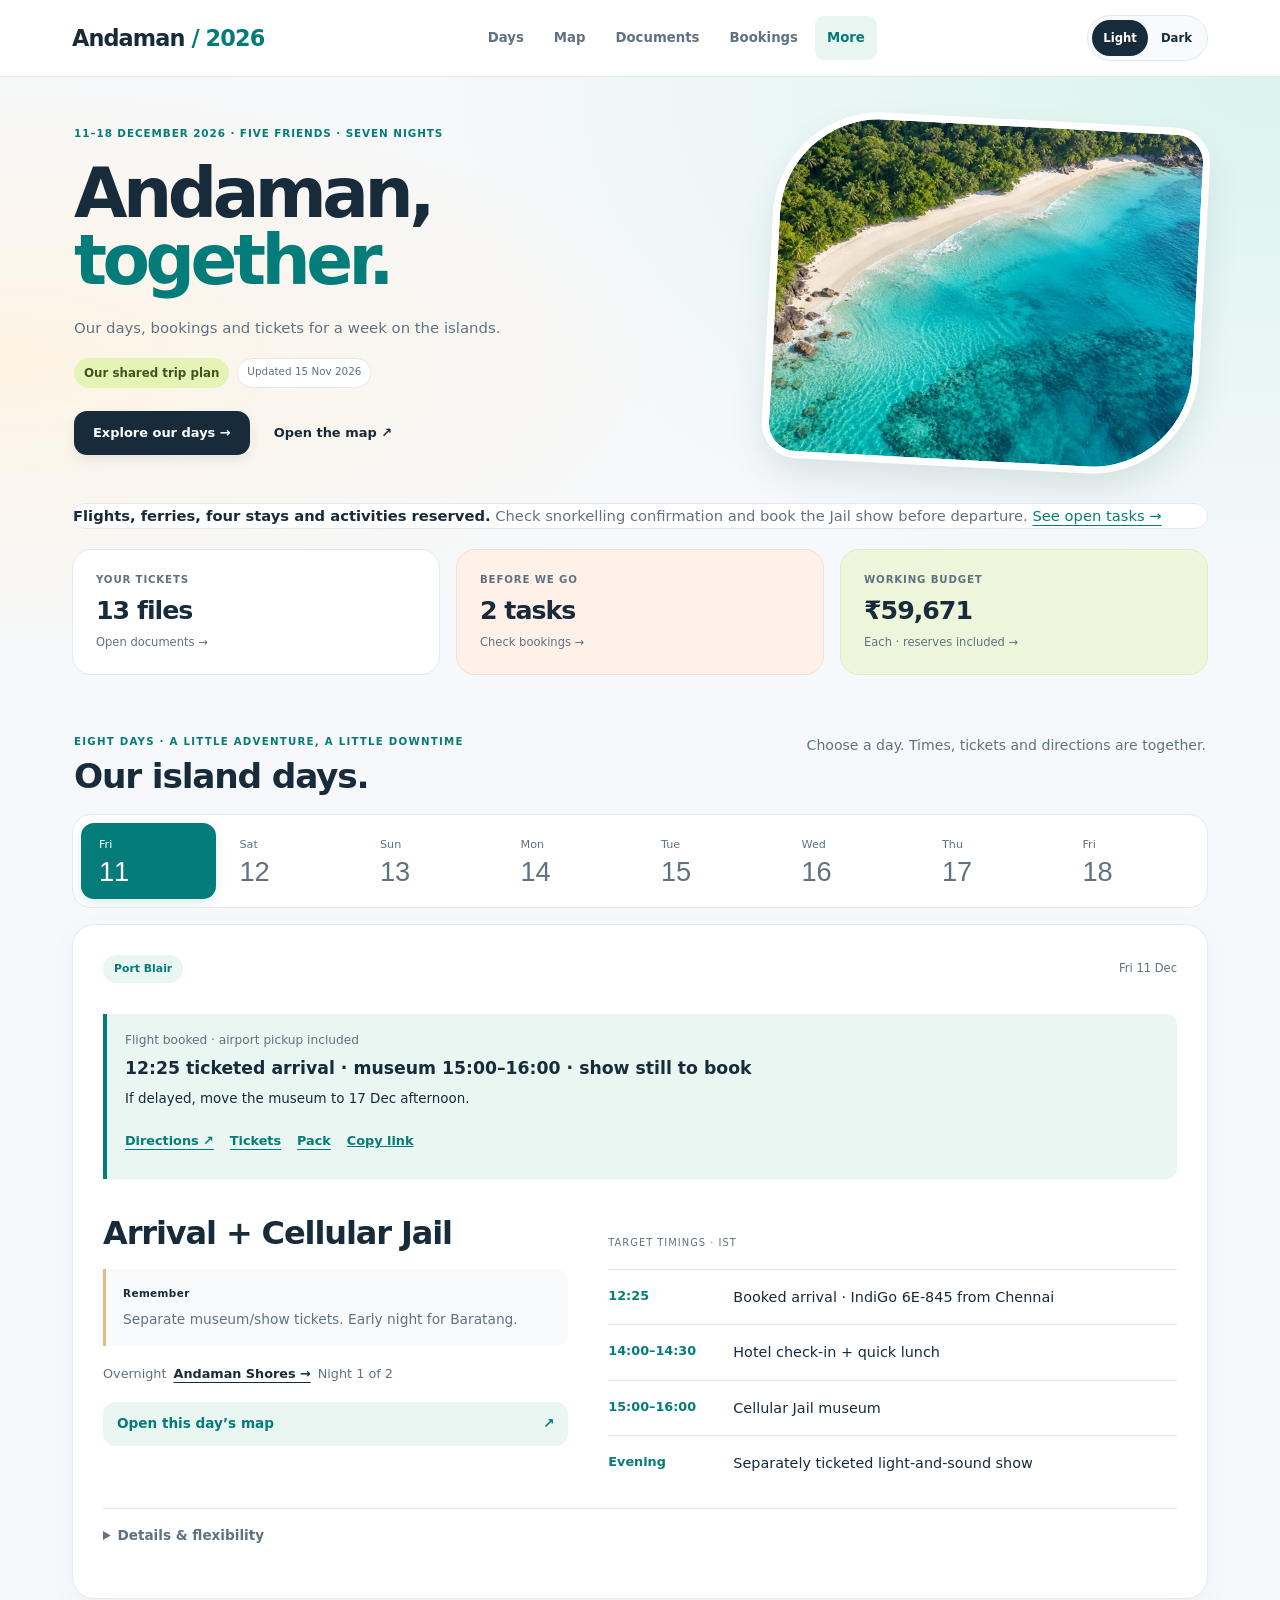
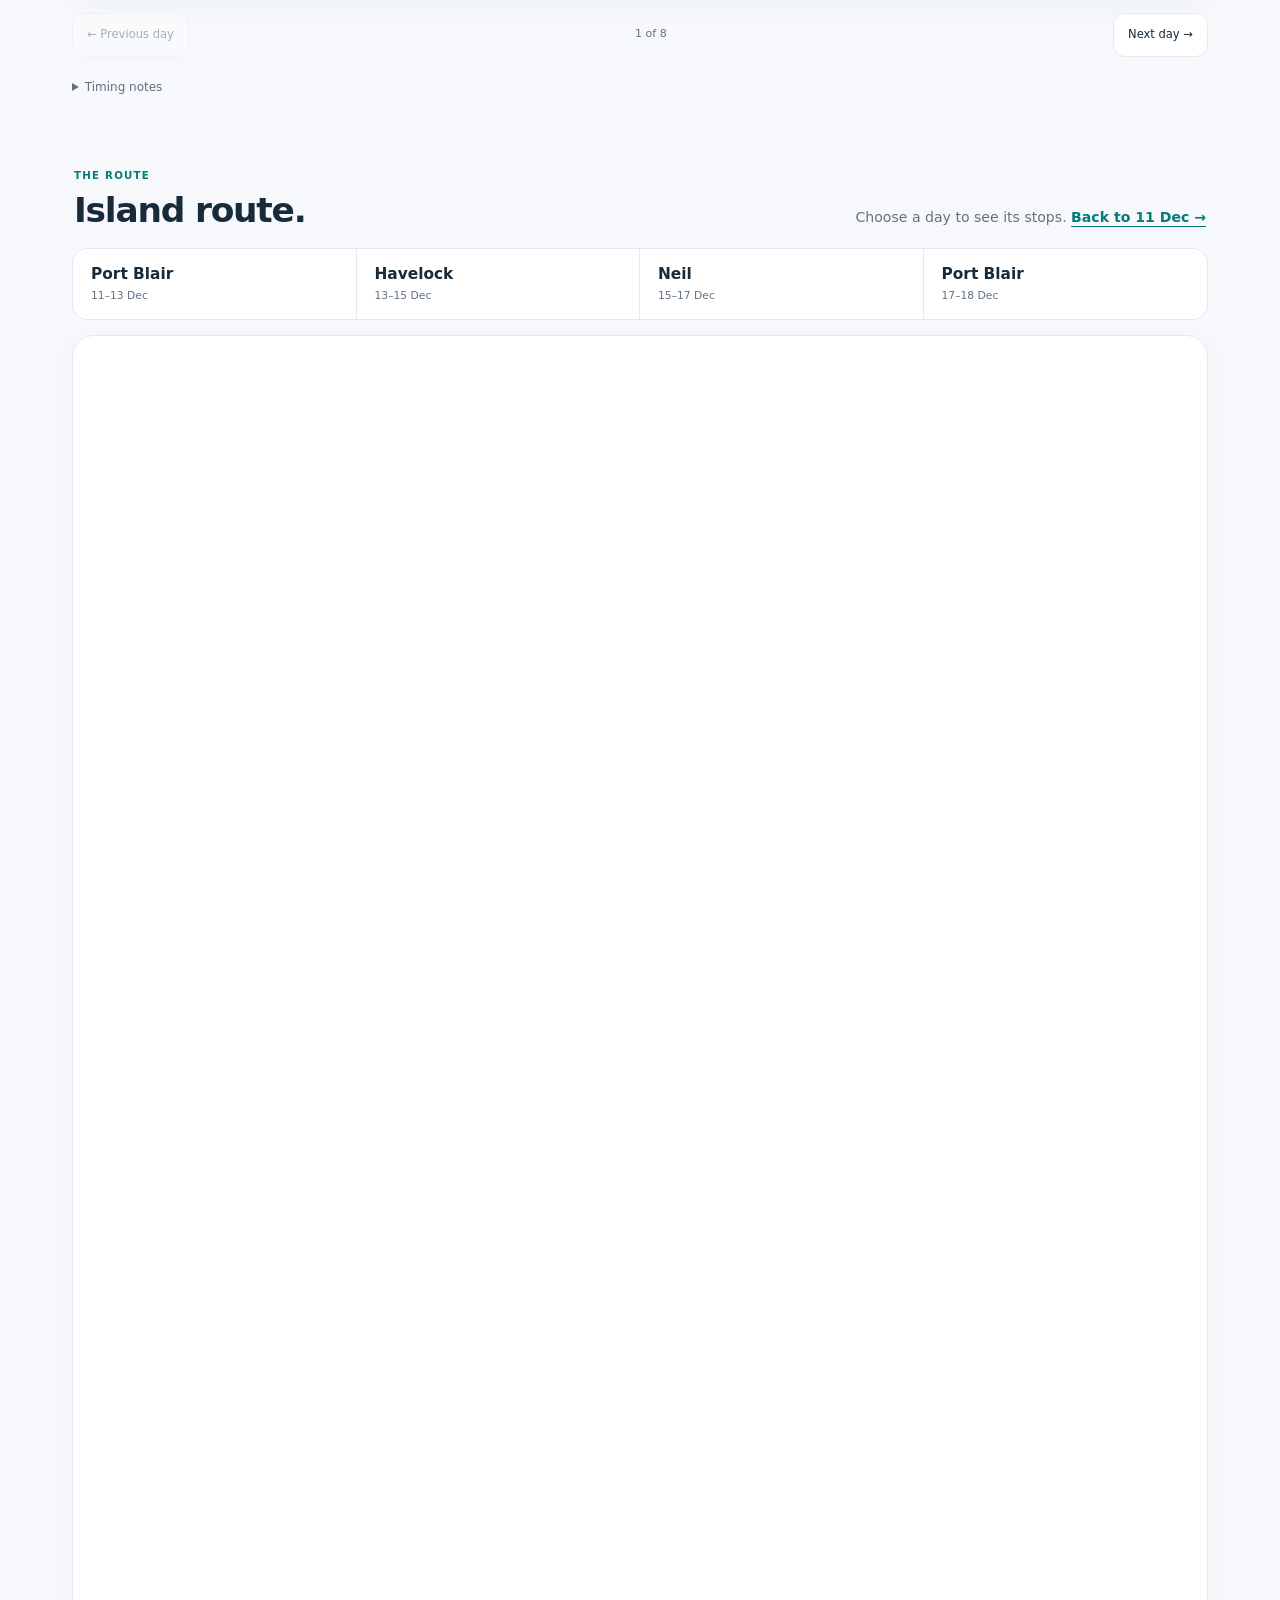
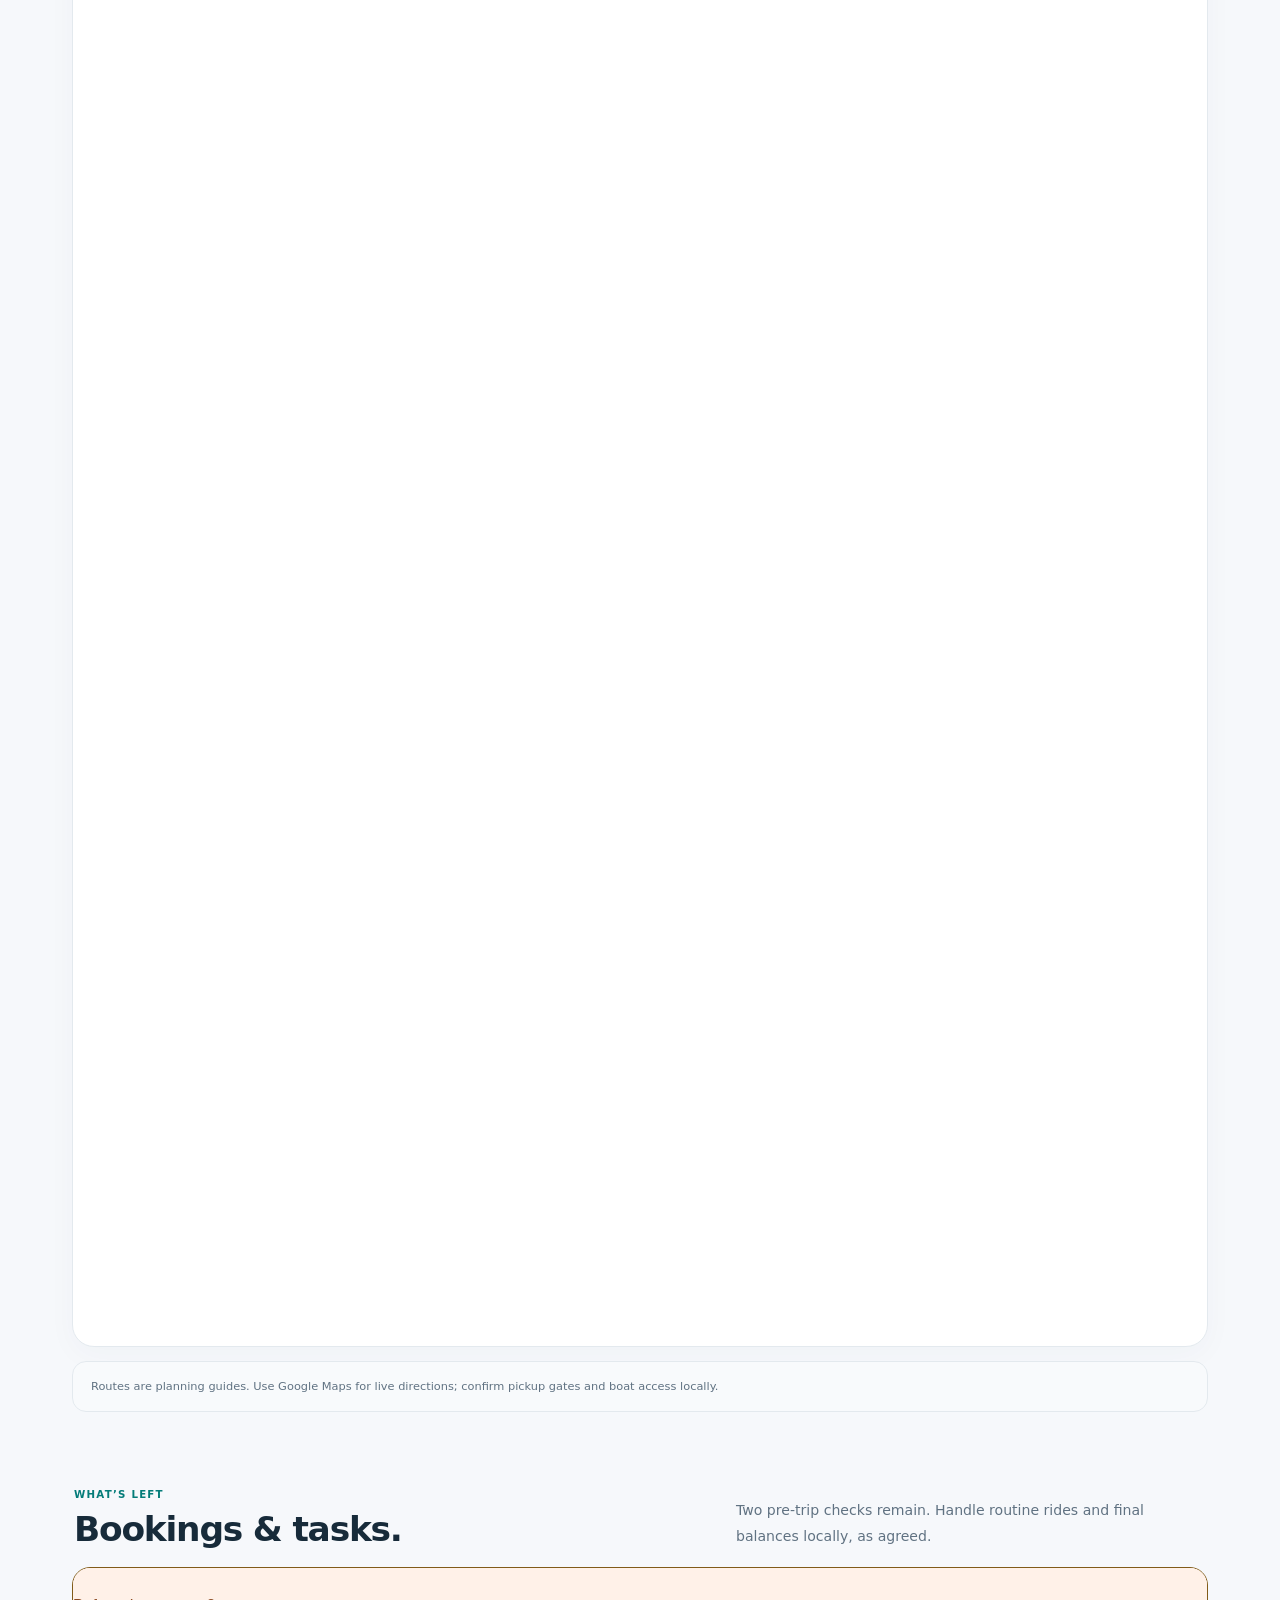
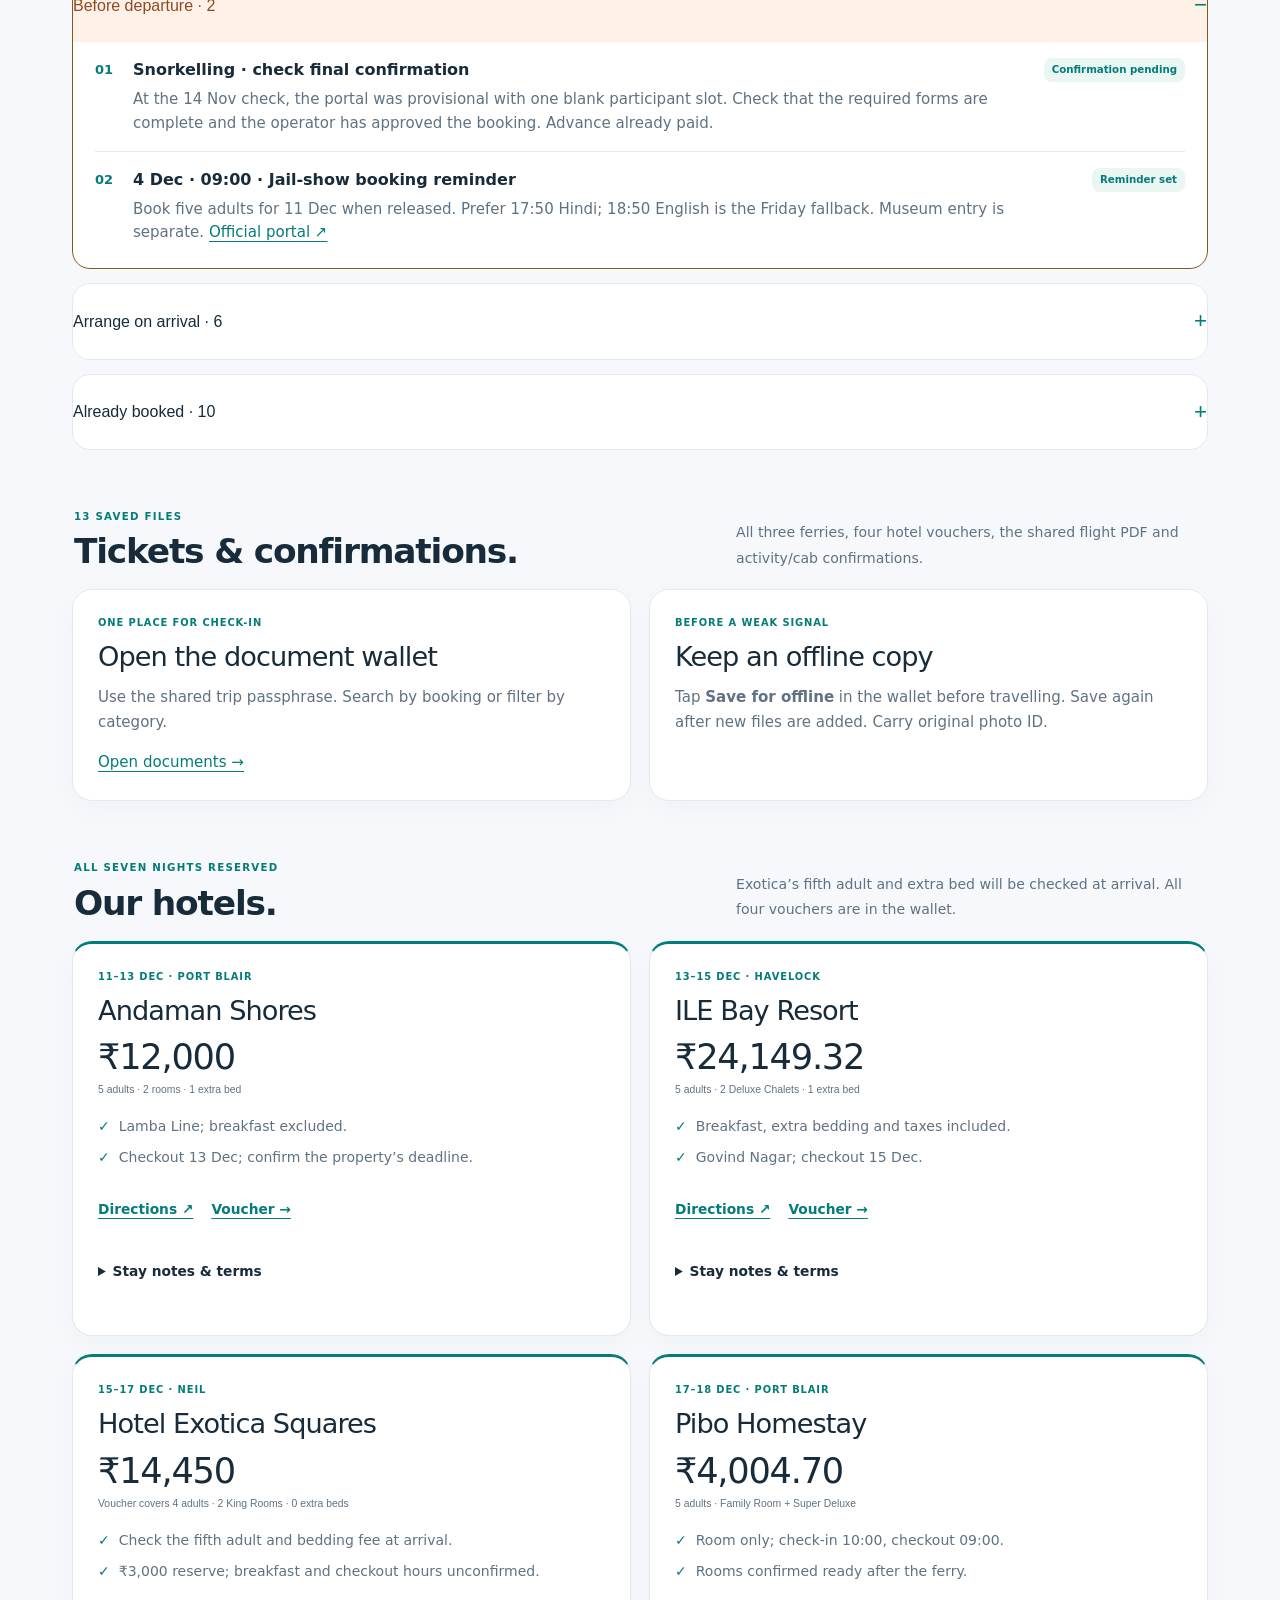
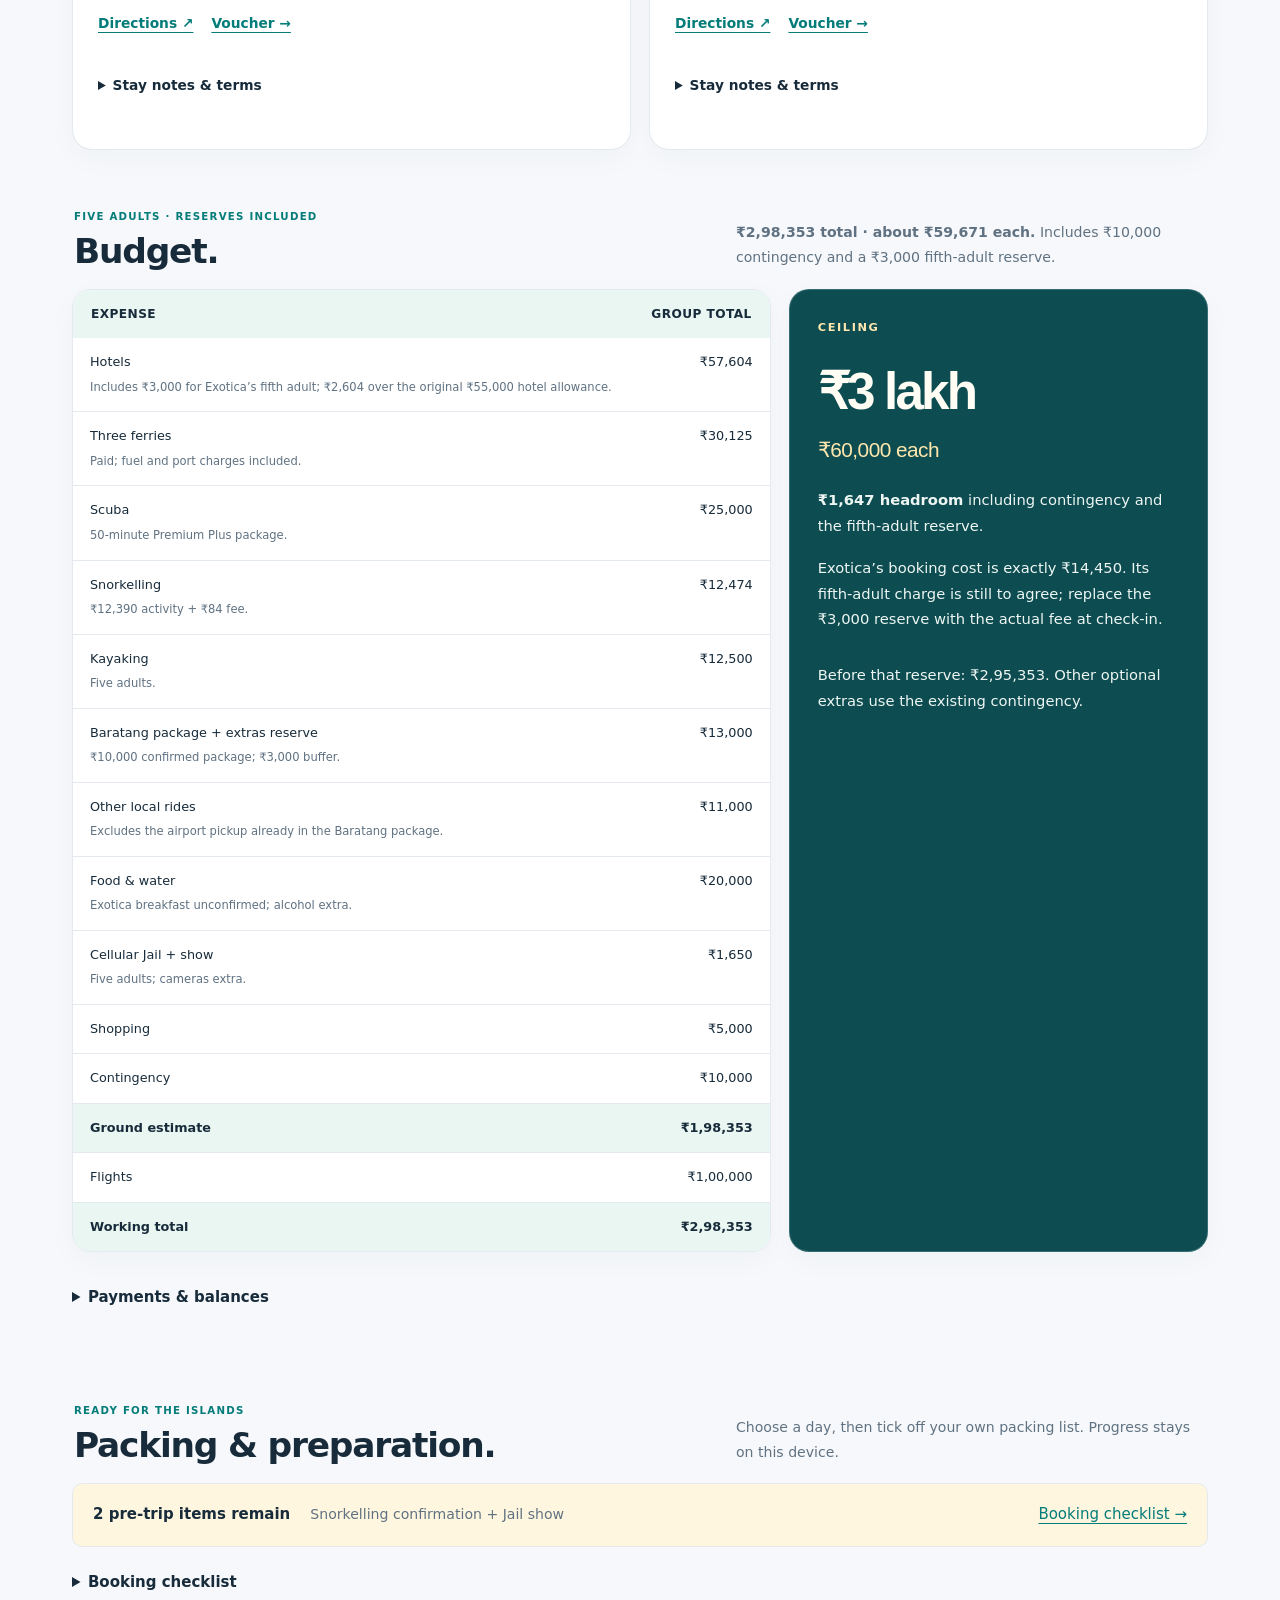
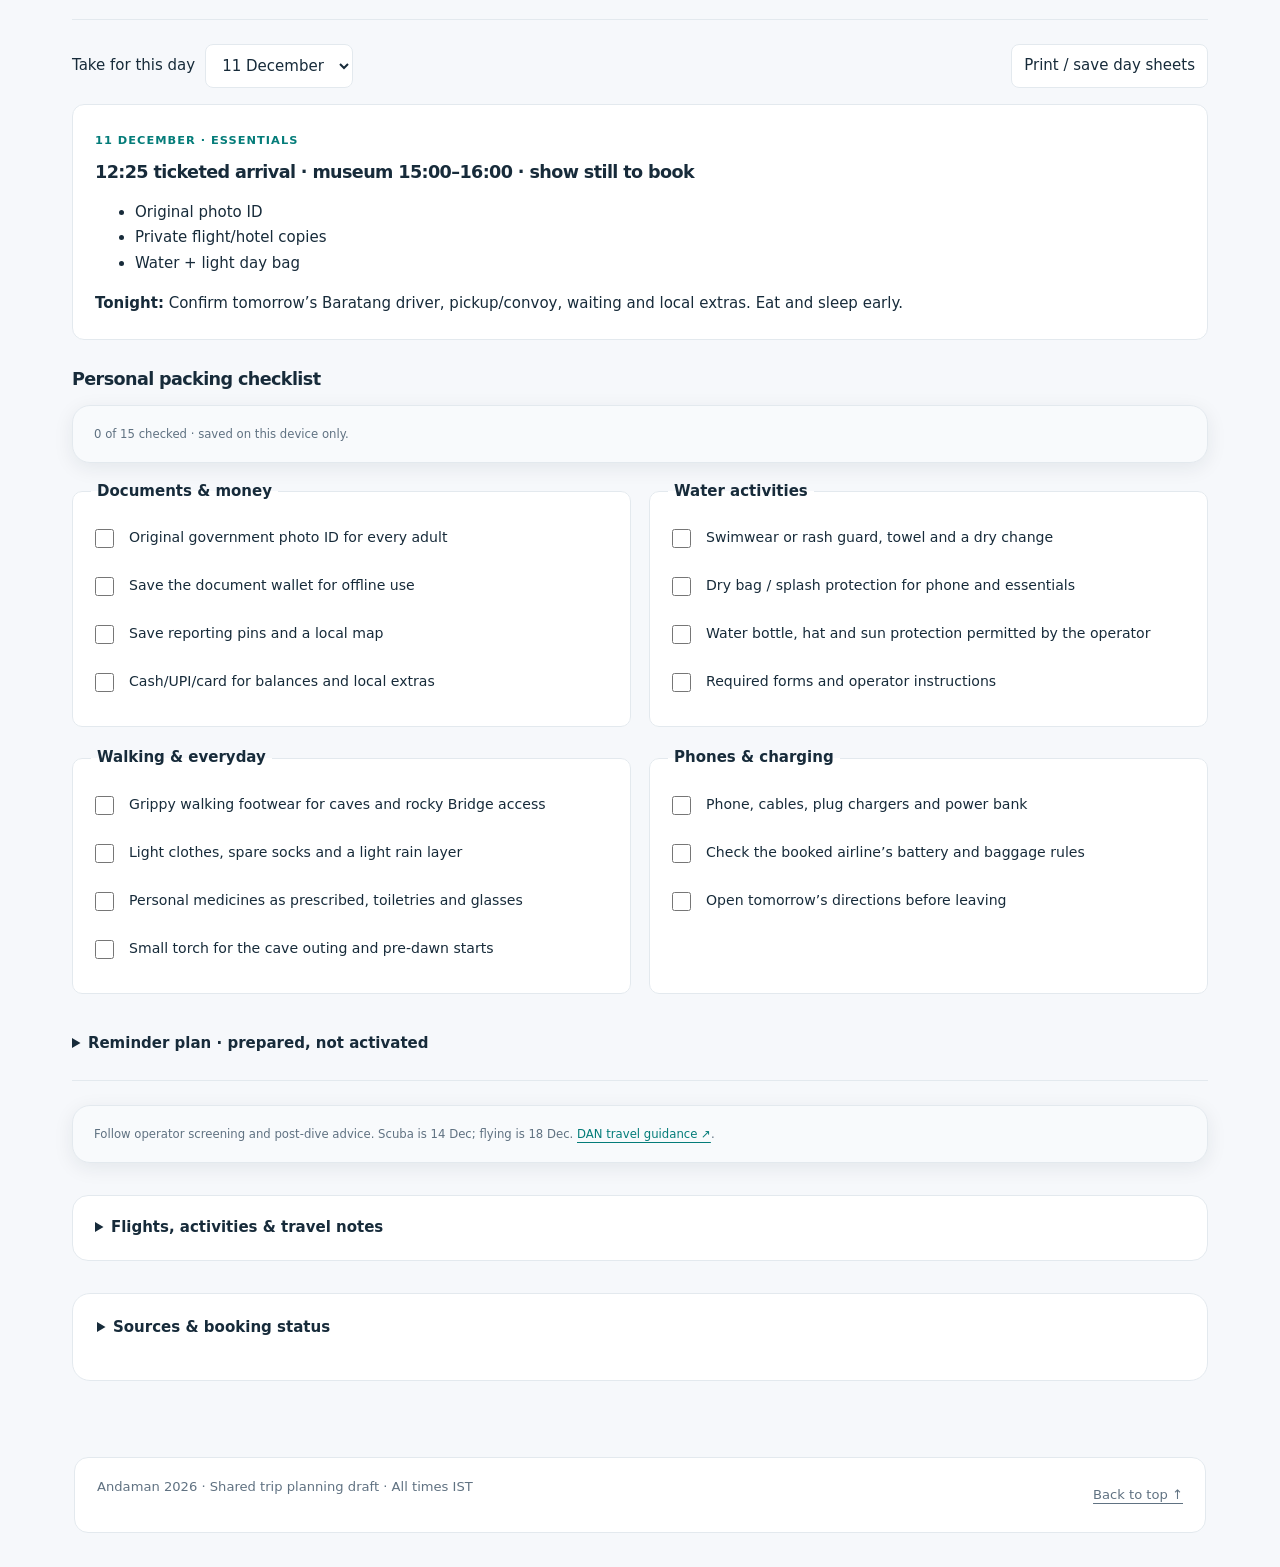
==== index.html @ f45cd4a5 "Simplify trip navigation and shorten itinerary copy" ====
<!doctype html>
<html lang="en" data-visualize-standalone>
<head>
<meta charset="utf-8">
<meta name="viewport" content="width=device-width, initial-scale=1">
<meta name="referrer" content="no-referrer">
<meta http-equiv="Content-Security-Policy" content="default-src 'none'; script-src 'unsafe-inline' 'unsafe-eval' 'wasm-unsafe-eval' blob: data: https://cdnjs.cloudflare.com https://cdn.jsdelivr.net https://esm.sh https://fonts.bunny.net https://fonts.googleapis.com https://fonts.gstatic.com https://unpkg.com; style-src 'unsafe-inline' blob: data: https://cdnjs.cloudflare.com https://cdn.jsdelivr.net https://esm.sh https://fonts.bunny.net https://fonts.googleapis.com https://fonts.gstatic.com https://unpkg.com; img-src 'self' blob: data: https://cdnjs.cloudflare.com https://cdn.jsdelivr.net https://esm.sh https://fonts.bunny.net https://fonts.googleapis.com https://fonts.gstatic.com https://unpkg.com; font-src blob: data: https://cdnjs.cloudflare.com https://cdn.jsdelivr.net https://esm.sh https://fonts.bunny.net https://fonts.googleapis.com https://fonts.gstatic.com https://unpkg.com; media-src blob: data: https://cdnjs.cloudflare.com https://cdn.jsdelivr.net https://esm.sh https://fonts.bunny.net https://fonts.googleapis.com https://fonts.gstatic.com https://unpkg.com; worker-src blob:; connect-src blob: data:; frame-src 'self'; object-src 'none'; base-uri 'none'; form-action 'none'">
<title>Andaman 2026 · The trip plan</title>
<style>
:root{color-scheme:light dark;--page:light-dark(#f5f7f4,#101e21);--paper:light-dark(#fff,#17282c);--ink:light-dark(#142f35,#edf5f3);--muted:light-dark(#496168,#b1c4c7);--line:light-dark(#d8e3df,#33494e);--accent:light-dark(#075f64,#83d9cf);--soft:light-dark(#e4f1ed,#203c3e);--gold:light-dark(#805a18,#f1d193);--gold-soft:light-dark(#fff4dd,#3b3223);--hero:light-dark(#153e44,#173e44);--hero-ink:#eff9f5;font-family:Inter,ui-sans-serif,system-ui,-apple-system,BlinkMacSystemFont,"Segoe UI",sans-serif;background:var(--page);color:var(--ink);scroll-behavior:smooth}
*{box-sizing:border-box}html,body{margin:0}body{padding:0;line-height:1.6;background:var(--page)}a{color:var(--accent);text-underline-offset:3px}a:focus-visible,summary:focus-visible{outline:3px solid var(--accent);outline-offset:5px}button,a,summary{-webkit-tap-highlight-color:transparent}p{margin:0 0 1rem}h1,h2,h3{line-height:1.15;margin:0;color:inherit;letter-spacing:-.035em}h2{font-size:clamp(1.65rem,3vw,2.3rem);font-weight:650}h3{font-size:1.1rem;letter-spacing:-.015em;font-weight:650}.shell{max-width:1180px;padding:0 28px;margin:auto}.skip{position:fixed;top:-100px;left:16px;z-index:50;background:var(--paper);padding:10px}.skip:focus{top:10px}.top{background:var(--paper);border-bottom:1px solid var(--line)}.top-inner{display:flex;align-items:center;justify-content:space-between;gap:20px;min-height:72px}.brand{text-decoration:none;color:var(--ink);font-weight:700;letter-spacing:-.035em;font-size:1.18rem;white-space:nowrap}.brand span{color:var(--accent)}.top nav{display:flex;gap:22px;align-items:center}.top nav a{text-decoration:none;font-size:.9rem;color:var(--muted);font-weight:550}.top nav a:hover{color:var(--accent)}.hero{background:var(--hero);color:var(--hero-ink);overflow:hidden;position:relative}.hero:after{content:"";position:absolute;width:500px;height:500px;border:1px solid #eff9f522;border-radius:50%;right:-240px;top:-160px;box-shadow:0 0 0 68px #eff9f506,0 0 0 140px #eff9f504;pointer-events:none}.hero-inner{position:relative;z-index:1;padding:58px 0 44px;max-width:900px}.eyebrow{font-size:.76rem;letter-spacing:.14em;text-transform:uppercase;font-weight:650;margin-bottom:16px;opacity:.8}.hero h1{font-size:clamp(3.1rem,9vw,5.8rem);letter-spacing:-.065em;font-weight:650}.hero h1 span{display:block;color:#a7e1d5}.hero .intro{max-width:670px;font-size:1.05rem;color:#d5e7e4;margin-top:22px;margin-bottom:26px}.hero-tags{display:flex;gap:8px;flex-wrap:wrap}.hero-tags span{border:1px solid #c8e8df44;border-radius:99px;padding:6px 12px;font-size:.83rem;color:#e5f2ee}.hero-tags .draft{background:#e8d9a9;color:#3b351e;border-color:transparent}.stats{display:grid;grid-template-columns:repeat(3,1fr);padding:24px 0;gap:24px;border-bottom:1px solid var(--line)}.stat small{display:block;color:var(--muted);font-size:.78rem;text-transform:uppercase;letter-spacing:.07em}.stat strong{display:block;font-size:1.6rem;letter-spacing:-.04em;font-weight:650}.stat span{display:block;color:var(--muted);font-size:.85rem}.status-note{padding:15px 0 0;font-size:.9rem;color:var(--muted)}.status-note strong{color:var(--ink);font-weight:600}.section{padding:54px 0 0;scroll-margin-top:20px}.section-head{display:flex;align-items:flex-end;justify-content:space-between;gap:25px;margin-bottom:22px}.section-head p{max-width:500px;font-size:.9rem;color:var(--muted);margin:0}.kicker{color:var(--accent);text-transform:uppercase;letter-spacing:.1em;font-weight:650;font-size:.72rem;margin-bottom:8px}.map-section{margin-top:16px}.map-frame{background:var(--paper);border:1px solid var(--line);border-radius:18px;overflow:hidden}.map-frame iframe{display:block;width:100%;height:1100px;margin:0 auto;border:0}.map-caption{font-size:.82rem;color:var(--muted);margin-top:12px}.route-strip{display:flex;align-items:center;gap:12px;flex-wrap:wrap;margin-bottom:18px;font-size:.85rem}.route-strip b{font-weight:600}.route-strip span{color:var(--muted)}.panel{border:1px solid var(--line);border-radius:16px;background:var(--paper);overflow:hidden}.table-scroll{overflow-x:auto}table{border-collapse:collapse;width:100%;font-size:.92rem}th{text-align:left;color:var(--muted);font-weight:550;font-size:.75rem;text-transform:uppercase;letter-spacing:.07em;background:var(--soft);padding:14px 18px}td{padding:17px 18px;vertical-align:top;border-top:1px solid var(--line)}tr:first-child td{border-top:0}td strong{display:block;font-weight:650}td small{display:block;color:var(--muted);font-size:.82rem;margin-top:4px}.day-cell{width:112px;white-space:nowrap}.sleep-cell{width:120px;font-size:.84rem;color:var(--muted)}.sleep-cell b{display:block;color:var(--ink);font-weight:600}.optional{color:var(--gold);font-weight:600}.note{padding:15px 18px;background:var(--gold-soft);color:var(--gold);font-size:.87rem;border-radius:12px;margin-top:16px}.budget-grid{display:grid;grid-template-columns:minmax(0,1.25fr) minmax(0,.75fr);gap:22px}.budget-table td{padding:12px 18px}.budget-table td:last-child,.budget-table th:last-child{text-align:right;white-space:nowrap;font-variant-numeric:tabular-nums}.budget-table .sum td{background:var(--soft);font-weight:700}.budget-summary{background:var(--hero);color:var(--hero-ink);border-radius:16px;padding:28px;display:flex;flex-direction:column;align-items:flex-start}.budget-summary .total{font-size:3.3rem;letter-spacing:-.055em;line-height:1.15;font-weight:650;margin:10px 0}.budget-summary .per{color:#a7e1d5;font-size:1.3rem;letter-spacing:-.025em;margin:0 0 20px}.budget-summary p{font-size:.88rem;color:#d5e7e4}.budget-summary hr{border:0;border-top:1px solid #c8e8df44;width:100%;margin:0 0 20px}.budget-summary small{font-size:.8rem;color:#d5e7e4}.cards{display:grid;grid-template-columns:repeat(3,minmax(0,1fr));gap:18px}.card{padding:24px;border:1px solid var(--line);border-radius:16px;background:var(--paper)}.card .place{font-size:.73rem;letter-spacing:.1em;text-transform:uppercase;color:var(--accent);font-weight:650;margin-bottom:12px}.card h3{margin-bottom:14px}.card p{font-size:.88rem;color:var(--muted);margin-bottom:14px}.card p:last-child{margin-bottom:0}.badge{display:inline-block;background:var(--soft);color:var(--accent);border-radius:99px;padding:4px 9px;font-size:.72rem;font-weight:600;margin-bottom:18px}.card .candidate{display:block;font-weight:650;color:var(--ink);font-size:.97rem;margin-bottom:3px}.card .alt{padding-top:14px;border-top:1px solid var(--line);margin-top:16px}.activity-list{display:grid;grid-template-columns:1fr 1fr;gap:16px}.activity{display:grid;grid-template-columns:42px 1fr;gap:14px;border-top:1px solid var(--line);padding:22px 0}.activity-num{width:35px;height:35px;border-radius:50%;background:var(--soft);display:grid;place-items:center;color:var(--accent);font-size:.8rem;font-weight:650}.activity h3{font-size:1rem;margin-bottom:6px}.activity p{font-size:.88rem;color:var(--muted);margin:0}.activity .price{color:var(--ink);font-weight:600}.check-list{list-style:none;padding:0;margin:0;counter-reset:booking}.check-list li{counter-increment:booking;display:grid;grid-template-columns:32px minmax(0,1fr) auto;gap:15px;align-items:start;padding:18px 22px;border-top:1px solid var(--line);font-size:.9rem}.check-list li:first-child{border-top:0}.check-list li:before{content:counter(booking,decimal-leading-zero);color:var(--accent);font-size:.8rem;line-height:1.9;font-weight:600}.check-list strong{font-weight:650;display:block}.check-list small{font-size:.82rem;color:var(--muted);display:block;margin-top:2px}.pending{font-size:.72rem;color:var(--gold);background:var(--gold-soft);padding:3px 9px;border-radius:99px;white-space:nowrap}.sources{border-top:1px solid var(--line);padding:22px 0;margin-top:42px;font-size:.82rem;color:var(--muted)}.sources summary{cursor:pointer;color:var(--ink);font-weight:550}.source-links{display:flex;gap:9px 18px;flex-wrap:wrap;padding-top:14px}.footer{padding:26px 0 38px;color:var(--muted);font-size:.8rem;border-top:1px solid var(--line)}.footer-inner{display:flex;justify-content:space-between;gap:20px}.footer a{color:inherit}.fine{font-size:.82rem;color:var(--muted);margin-top:14px}body.no-motion{scroll-behavior:auto}@media(max-width:760px){.shell{padding:0 20px}.top-inner{min-height:64px;flex-wrap:wrap;padding-top:15px;padding-bottom:14px;gap:12px}.top nav{gap:18px;overflow:auto;width:100%;padding-bottom:2px}.top nav a{font-size:.82rem;white-space:nowrap}.hero-inner{padding:38px 0 34px}.hero .intro{font-size:.98rem}.stats{gap:14px;padding:20px 0}.stat strong{font-size:1.3rem}.stat small{font-size:.65rem}.stat span{font-size:.75rem}.section{padding-top:38px}.section-head{align-items:flex-start;flex-direction:column;gap:12px;margin-bottom:18px}.section-head p{font-size:.87rem}.budget-grid,.cards,.activity-list{grid-template-columns:1fr}.budget-summary{padding:24px}.budget-summary .total{font-size:2.7rem}.activity-list{gap:0}.card{padding:22px}.activity{padding:19px 0}.check-list li{grid-template-columns:26px minmax(0,1fr);padding:17px;gap:10px}.check-list .pending{grid-column:2;justify-self:start;margin-top:1px}.footer-inner{flex-direction:column;gap:8px}.day-cell{width:82px}.sleep-cell{width:auto}th,td{padding:14px 13px}.itinerary-table thead{display:none}.itinerary-table tbody{display:block}.itinerary-table tr{display:grid;grid-template-columns:80px minmax(0,1fr);border-top:1px solid var(--line);padding:16px}.itinerary-table tr:first-child{border-top:0}.itinerary-table td{display:block;border:0;padding:0}.itinerary-table td.day-cell{grid-row:1 / 3;font-size:.85rem;padding-right:10px}.itinerary-table td.sleep-cell{grid-column:2;margin-top:9px}.sleep-cell b{display:inline}.sleep-cell b:before{content:"Stay · ";font-weight:400;color:var(--muted)}.sleep-cell small{display:inline;font-size:.78rem;margin-left:6px}.route-strip{font-size:.79rem;gap:6px 10px}.map-frame{border-radius:12px}.map-frame iframe{height:1500px}.eyebrow{font-size:.65rem;letter-spacing:.11em}.hero-tags span{font-size:.74rem;padding:5px 10px}}
@media(max-width:760px){.top nav{flex-wrap:wrap;overflow:visible;width:100%}}
@media(max-width:440px){.itinerary-table tr{grid-template-columns:minmax(0,1fr)}.itinerary-table td{grid-column:1}.itinerary-table td.day-cell{grid-column:1;grid-row:auto;width:auto;margin-bottom:8px;padding-right:0;font-weight:650}.itinerary-table td.sleep-cell{grid-column:1}}
@media(prefers-reduced-motion:reduce){:root{scroll-behavior:auto}}
/* Coastal colour and readability layer for the published trip guide. */
:root {
  --page: light-dark(#faf7ef, #092532);
  --paper: light-dark(#fffdf8, #123440);
  --ink: light-dark(#153446, #f7f5ed);
  --muted: light-dark(#3d5361, #d0e0e4);
  --line: light-dark(#c4d4d6, #4b6b76);
  --accent: light-dark(#006b71, #91e5d5);
  --soft: light-dark(#e1f2ee, #1b4650);
  --gold: light-dark(#754300, #ffdfa6);
  --gold-soft: light-dark(#fff0ce, #4b3b22);
  --hero: #075675;
  --hero-ink: #fffdf5;
  --urgent: light-dark(#993f29, #ffd1b9);
  --urgent-soft: light-dark(#fff0e7, #4c342d);
  --arrival: light-dark(#285f45, #aee5bd);
  --arrival-soft: light-dark(#eaf3e5, #244337);
}
body { font-size: 17px; line-height: 1.75; }
h2, h3 { letter-spacing: -.025em; line-height: 1.3; }
h2 { font-size: clamp(1.8rem, 3vw, 2.3rem); }
p, li, td { overflow-wrap: break-word; }
a { text-decoration-thickness: 1.5px; text-underline-offset: 4px; }
.top { border-bottom: 2px solid var(--line); }
.top-inner { min-height: 80px; }
.brand { font-size: 1.25rem; letter-spacing: -.035em; }
.top nav { gap: 8px; }
.top nav a {
  display: inline-flex; align-items: center; justify-content: center;
  min-height: 44px; padding: 8px 12px; border-radius: 9px;
  color: var(--ink); font-size: .96rem; font-weight: 650;
}
.top nav a:hover { color: var(--accent); background: var(--soft); }
.hero { background: linear-gradient(120deg, #064b71, #086674 70%, #087678); }
.hero::after { content: none; }
.hero > .shell { display: grid; grid-template-columns: minmax(0, 1.25fr) minmax(0, .9fr); gap: 28px; align-items: center; }
.hero-inner { padding: 52px 0 58px; }
.hero .eyebrow { color: #f4e2b5; opacity: 1; font-size: .8rem; letter-spacing: .09em; }
.hero h1 { font-family: Georgia, 'Times New Roman', serif; font-size: clamp(2.8rem, 5.5vw, 5rem); font-weight: 400; line-height: 1.04; letter-spacing: -.045em; }
.hero h1 span { color: #ffe7b0; }
.hero .intro { color: #f0f8f7; font-size: 1.08rem; line-height: 1.7; max-width: 630px; margin-top: 22px; }
.hero-tags { gap: 8px; }
.hero-tags span { font-size: .87rem; color: #fffdf5; background: #064d65; border-color: #9dd8d4; padding: 7px 11px; }
.hero-tags .draft { background: #ffe4a3; color: #493811; border-color: #ffe4a3; font-weight: 700; }
.hero-art { width: 100%; max-width: 440px; justify-self: end; }
.hero-art svg { width: 100%; height: auto; display: block; }
.stats { gap: 22px; padding: 28px 0; }
.stat small { color: var(--muted); font-size: .8rem; letter-spacing: .035em; }
.stat strong { font-size: 1.6rem; line-height: 1.3; margin: 6px 0; }
.stat span { color: var(--muted); font-size: .96rem; line-height: 1.55; }
.status-note, .section-head p, .map-caption, .route-strip, .fine,
.card p, .activity p, .budget-summary p, .budget-summary small,
.check-list small, .sources, .footer { font-size: 1rem; line-height: 1.7; }
.status-note { padding-top: 20px; }
.section { padding-top: 52px; }
.section-head { align-items: flex-start; gap: 25px; }
.section-head p { max-width: 480px; }
.kicker { font-size: .81rem; letter-spacing: .065em; }
.route-strip { gap: 7px 13px; }
.map-frame, .panel, .card { border-color: var(--line); box-shadow: 0 3px 0 light-dark(#d9e8e366, #00000018); }
.map-caption { margin-top: 16px; }
table { font-size: 1rem; line-height: 1.7; }
th { font-size: .85rem; letter-spacing: .035em; color: var(--ink); }
td { padding: 20px; }
td strong { line-height: 1.5; margin-bottom: 6px; }
td small { font-size: .95rem; line-height: 1.65; margin-top: 9px; }
.day-cell { width: 120px; }
.day-cell strong { color: var(--accent); }
.sleep-cell, .sleep-cell small { font-size: .94rem; }
.note { font-size: 1rem; line-height: 1.7; padding: 18px 20px; }
.budget-table td { padding: 15px 18px; }
.budget-summary { background: #075675; }
.budget-summary .per { color: #ffe4a3; font-size: 1.45rem; }
.budget-summary p, .budget-summary small { color: #f4fbfa; }
.budget-summary .eyebrow { color: #ffe4a3; opacity: 1; }
.card { padding: 26px; }
.card .place { font-size: .83rem; letter-spacing: .065em; }
.card h3 { font-size: 1.25rem; }
.card .candidate { font-size: 1.05rem; line-height: 1.55; }
.badge { font-size: .9rem; padding: 5px 11px; }
.activity { grid-template-columns: 38px minmax(0, 1fr); gap: 14px; }
.activity h3 { font-size: 1.14rem; line-height: 1.4; }
.activity-num { font-size: .95rem; }
.check-list li { font-size: 1.04rem; padding: 22px; grid-template-columns: 28px minmax(0,1fr) auto; }
.check-list li::before { font-size: .9rem; line-height: 1.9; }
.check-list strong { line-height: 1.55; margin-bottom: 7px; }
.check-list small { margin-top: 0; }
.pending { font-size: .9rem; line-height: 1.5; white-space: normal; max-width: 180px; padding: 5px 10px; font-weight: 600; }
.booking-group h3 { font-size: 1.28rem; padding: 15px 18px; border-radius: 10px; background: var(--soft); color: var(--accent); border-inline-start: 5px solid var(--accent); }
.booking-group > .fine { margin: 12px 2px 18px; }
.booking-now h3, .booking-now .pending { color: var(--urgent); background: var(--urgent-soft); border-color: var(--urgent); }
.booking-arrival h3, .booking-arrival .pending { color: var(--arrival); background: var(--arrival-soft); border-color: var(--arrival); }
.booking-before .pending { background: var(--soft); color: var(--accent); }
.sources { margin-top: 44px; padding-top: 24px; }
.sources summary { min-height: 44px; }
.source-links { gap: 12px 20px; }
.source-links a { display: inline-block; padding: 5px 0; }
.footer { padding-bottom: 30px; }
.footer a { padding: 8px 0; }
@media (max-width: 900px) {
  .hero > .shell { grid-template-columns: minmax(0, 1.2fr) minmax(0, .8fr); gap: 14px; }
  .hero h1 { font-size: clamp(2.6rem, 6vw, 4.3rem); }
}
@media (max-width: 760px) {
  .shell { padding-inline: 20px; }
  .top-inner { gap: 8px; padding-block: 12px; }
  .top nav { display: flex; flex-wrap: wrap; gap: 3px 5px; overflow: visible; }
  .top nav a { padding: 7px 9px; min-height: 44px; font-size: .94rem; }
  .hero > .shell { grid-template-columns: minmax(0, 1fr); gap: 0; }
  .hero-inner { padding: 34px 0 12px; }
  .hero h1 { font-size: clamp(2.7rem, 11.5vw, 4rem); }
  .hero .eyebrow { font-size: .77rem; line-height: 1.6; }
  .hero .intro { font-size: 1.03rem; margin-block: 20px; }
  .hero-tags span { font-size: .84rem; padding: 6px 10px; }
  .hero-art { max-width: 380px; height: 155px; overflow: hidden; justify-self: center; margin-bottom: 12px; }
  .hero-art svg { height: 235px; margin-top: -55px; }
  .stats { grid-template-columns: minmax(0, 1fr); gap: 16px; padding: 24px 0; }
  .stat { display: grid; grid-template-columns: 105px minmax(0,1fr); column-gap: 14px; align-items: baseline; }
  .stat small { grid-row: 1 / 3; font-size: .82rem; line-height: 1.5; }
  .stat strong { font-size: 1.38rem; margin: 0 0 3px; }
  .stat span { grid-column: 2; font-size: .96rem; }
  .section { padding-top: 40px; }
  .section-head p { font-size: 1rem; }
  .itinerary-table tr { padding: 20px 18px; grid-template-columns: minmax(0,1fr); }
  .itinerary-table td { grid-column: 1; }
  .itinerary-table td.day-cell { grid-column: 1; grid-row: auto; width: auto; padding: 0; font-size: 1rem; margin-bottom: 8px; }
  .itinerary-table td.sleep-cell { grid-column: 1; margin-top: 14px; }
  .sleep-cell small { font-size: .94rem; }
  .budget-table td { padding: 16px 14px; }
  .budget-table th { padding: 14px; }
  .budget-summary { padding: 24px; }
  .card { padding: 23px; }
  .check-list li { grid-template-columns: 22px minmax(0,1fr); padding: 20px 16px; gap: 10px; }
  .check-list .pending { grid-column: 2; justify-self: start; margin-top: 4px; }
  .map-caption, .route-strip { font-size: .96rem; }
  .booking-group h3 { font-size: 1.25rem; }
}
@media (prefers-reduced-motion: reduce) { :root { scroll-behavior: auto; } }
.top nav { margin-inline-start: auto; }
.top-inner { column-gap: 12px; }
.theme-picker { display: inline-flex; flex-shrink: 0; gap: 2px; padding: 3px; border: 1px solid var(--line); border-radius: 11px; background: var(--soft); }
.theme-picker button { min-height: 44px; padding: 7px 12px; border: 0; border-radius: 8px; background: transparent; color: var(--ink); font: 650 .9rem/1.4 ui-sans-serif, system-ui, sans-serif; cursor: pointer; }
.theme-picker button[aria-pressed="true"] { background: var(--accent); color: var(--paper); }
.theme-picker button:focus-visible { outline: 2px solid var(--accent); outline-offset: 3px; }
@media (max-width: 900px) {
  .top-inner { display: grid; grid-template-columns: minmax(0,1fr) auto; gap: 8px; padding-block: 12px; }
  .brand { grid-column: 1; grid-row: 1; font-size: 1.1rem; }
  .theme-picker { grid-column: 2; grid-row: 1; }
  .theme-picker button { padding-inline: 10px; }
  .top nav { grid-column: 1 / -1; grid-row: 2; margin-inline-start: 0; width: 100%; flex-wrap: wrap; }
}
/* Final visual layer: a continuous Andaman coast behind readable floating surfaces.
   Append after andaman-coastal.css. The photograph is a same-site static asset. */
:root {
  --page: light-dark(#d7e8df, #082732);
  --paper: light-dark(#fffdf7, #102e3a);
  --ink: light-dark(#173746, #f5f7f2);
  --muted: light-dark(#435d68, #c4d6dc);
  --line: light-dark(#476d7333, #b4d4d82b);
  --accent: light-dark(#006d70, #9be5d5);
  --soft: light-dark(#e3f1ec, #1c424b);
  --photo-wash: light-dark(#f4f5e91f, #0216207d);
  --surface: light-dark(#fffdf8fa, #102d39fa);
  --surface-quiet: light-dark(#f8fbf4f5, #102d39f5);
  --surface-shadow-color: light-dark(#103f4421, #0012195c);
  --surface-lift-shadow-color: light-dark(#103f4433, #000e186e);
  --surface-shadow: 0 9px 32px var(--surface-shadow-color);
  --surface-lift-shadow: 0 16px 38px var(--surface-lift-shadow-color);
  --surface-radius: 22px;
  background: var(--page);
}

html { min-height: 100%; }
body {
  min-height: 100vh;
  position: relative;
  isolation: isolate;
  background: transparent;
  color: var(--ink);
}
.island-backdrop {
  position: fixed;
  inset: 0;
  z-index: -1;
  pointer-events: none;
  background-color: var(--page);
  background-image: linear-gradient(var(--photo-wash), var(--photo-wash)), url('./assets/andaman-coast.webp');
  background-size: cover;
  background-position: center center;
  background-repeat: no-repeat;
}
.island-backdrop::after {
  content: "";
  position: absolute;
  inset: 0;
  background: linear-gradient(180deg, #052c3b26, transparent 38%, light-dark(#eaf0df1f, #00192326));
}

/* Navigation stays legible while the coast remains visible around the page. */
.top {
  position: relative;
  z-index: 2;
  background: var(--surface);
  border-bottom: 1px solid var(--line);
  box-shadow: 0 3px 24px #062b3a14;
}
.top-inner { min-height: 80px; }
.top nav a { border-radius: 12px; }
.theme-picker { background: var(--soft); border-color: var(--line); }
.theme-picker button { border-radius: 9px; }

/* Keep the banner within the card grid, with the continuous coast around it. */
.hero {
  position: relative;
  width: calc(100% - 56px);
  max-width: 1124px;
  margin: 24px auto 0;
  border: 1px solid #c9e5df42;
  border-radius: 26px;
  background: linear-gradient(105deg, #032b3be8 0%, #032b3bd4 44%, #032b3b80 100%);
  box-shadow: var(--surface-shadow);
  color: #fffdf6;
  overflow: clip;
}
.hero::after { content: none; }
.hero > .shell { display: block; padding-inline: 38px; }
.hero-art { display: none; }
.hero-inner { max-width: 760px; padding: 48px 0 50px; }
.hero h1 { color: #fffdf5; text-shadow: 0 3px 23px #001e2c40; }
.hero h1 span { color: #ffedbd; }
.hero .eyebrow { color: #f3e9c9; }
.hero .intro { color: #f2f8f3; max-width: 630px; text-shadow: 0 1px 7px #001d293b; }
.hero-tags span { background: #073d4bd9; border: 1px solid #d9eee878; color: #fffdf5; }
.hero-tags .draft { background: #ffe7ad; color: #4e3a19; border-color: transparent; }

main.shell { position: relative; padding-bottom: 12px; }
.stats { position: relative; z-index: 1; padding: 0; margin: 20px 0 0; gap: 18px; border: 0; }
.stat,
.section-head,
.panel,
.map-frame,
.card,
.activity,
.booking-group,
.sources {
  min-width: 0;
  background: var(--surface);
  border: 1px solid var(--line);
  border-radius: var(--surface-radius);
  box-shadow: var(--surface-shadow);
}
.stat { padding: 24px; }
.stat strong { color: var(--ink); }
.stat small, .stat span { color: var(--muted); }
.section { padding-top: 48px; }
.section-head { padding: 28px; margin-bottom: 18px; align-items: center; }
.section-head h2 { color: var(--ink); }
.section-head p { color: var(--muted); }
.kicker { color: var(--accent); }
.map-section { margin-top: 0; }
.map-frame { padding: 12px; overflow: hidden; }
.map-frame iframe { background: var(--paper); border-radius: 12px; }
.panel { overflow: hidden; }
.table-scroll { overflow-x: auto; }
.itinerary-table, .budget-table { background: transparent; }
th { background: var(--soft); color: var(--ink); }
td { border-top-color: var(--line); }
td small, .sleep-cell { color: var(--muted); }
.budget-table .sum td { background: var(--soft); }

/* Small, separate text gets a quiet backing rather than lying on the photograph. */
.status-note,
.map-caption,
.route-strip,
main > .section > .fine,
.note {
  background: var(--surface-quiet);
  color: var(--muted);
  border: 1px solid var(--line);
  border-radius: 18px;
  padding: 17px 21px;
  box-shadow: 0 5px 20px #062c3614;
}
.status-note { margin-top: 18px; margin-bottom: 0; }
.status-note strong { color: var(--ink); }
.route-strip { display: grid; grid-template-columns: repeat(4, minmax(0, 1fr)); gap: 12px; margin-bottom: 18px; }
.route-stop { min-width: 0; }
.route-stop b, .route-stop span { display: block; }
.route-stop span { font-size: .9rem; }
.route-strip b { color: var(--ink); }
.map-caption { margin-top: 16px; }
.note { margin-top: 18px; background: light-dark(#fff4dcfa, #3b3324fa); color: var(--gold); }
.fine { color: var(--muted); }

.budget-grid { gap: 22px; }
.budget-summary {
  min-width: 0;
  background: light-dark(#083e50fa, #0d3544fa);
  border: 1px solid #c4e4e638;
  border-radius: var(--surface-radius);
  box-shadow: var(--surface-shadow);
  color: #fffdf4;
}
.budget-summary .total { color: #fffdf4; }
.budget-summary .per, .budget-summary .eyebrow { color: #ffe7ad; }
.budget-summary p, .budget-summary small { color: #edf6f3; }
.budget-summary hr { border-top-color: #d6ece54a; }
.cards { gap: 20px; }
.card { padding: 26px; }
.card p { color: var(--muted); }
.card .candidate { color: var(--ink); }
.card .alt { border-top-color: var(--line); }
.badge { background: var(--soft); color: var(--accent); }
.activity-list { gap: 18px; }
.activity { padding: 25px; grid-template-columns: 38px minmax(0, 1fr); }
.activity h3, .activity .price { color: var(--ink); }
.activity p { color: var(--muted); }
.activity-num { background: var(--soft); color: var(--accent); }

/* One floating surface per booking group; no card-inside-card border stack. */
.booking-group { padding: 25px 27px 8px; }
.booking-group h3 { background: transparent; border: 0; border-radius: 0; padding: 0; }
.booking-group > .fine { background: transparent; box-shadow: none; border: 0; padding: 0; margin: 10px 0 6px; }
.booking-group .panel { background: transparent; border: 0; border-radius: 0; box-shadow: none; }
.booking-group .check-list li { padding: 22px 0; border-top-color: var(--line); }
.booking-group .check-list strong { color: var(--ink); }
.booking-group .check-list small { color: var(--muted); }
.sources { padding: 24px 27px; margin-top: 40px; color: var(--muted); }
.sources summary { min-height: 44px; color: var(--ink); }
.sources > p { color: var(--muted); }
.footer { background: transparent; border: 0; padding: 18px 0 38px; }
.footer .shell {
  width: calc(100% - 56px);
  max-width: 1124px;
  padding: 20px 24px;
  background: var(--surface);
  border: 1px solid var(--line);
  border-radius: 18px;
  box-shadow: var(--surface-shadow);
  color: var(--muted);
}

/* Feedback is local to cards, with no autoplay, page movement or pointer cursors. */
.floating-card {
  transform-origin: center;
  transition: transform 200ms ease, box-shadow 200ms ease;
}
@media (hover: hover) and (pointer: fine) {
  .floating-card:hover { transform: translateY(-3px); box-shadow: var(--surface-lift-shadow); }
  .booking-group .panel:hover { box-shadow: none; }
}
.floating-card:active,
.floating-card.is-touch-pressed {
  transform: translateY(1px) scale(.988);
  box-shadow: var(--surface-shadow);
}
.booking-group .panel.floating-card { transform: none; transition: none; }

@media (max-width: 900px) {
  .top-inner { min-height: auto; }
  .hero-inner { padding: 40px 0 42px; }
  .section-head { align-items: flex-start; }
}
@media (max-width: 760px) {
  .shell { padding-inline: 16px; }
  .island-backdrop { background-position: 58% center; }
  .top-inner { grid-template-columns: minmax(0, 1fr) auto; padding-block: 12px; gap: 9px 5px; }
  .brand { font-size: 1.05rem; }
  .theme-picker button { padding-inline: 9px; font-size: .86rem; }
  .top nav { gap: 3px 4px; flex-wrap: wrap; overflow: visible; }
  .top nav a { padding-inline: 8px; font-size: .91rem; }
  .hero {
    width: calc(100% - 32px);
    margin-top: 16px;
    border-radius: 21px;
    background: linear-gradient(110deg, #032b3be6, #032b3bb8);
  }
  .hero > .shell { padding-inline: 22px; }
  .hero-inner { padding: 30px 0 32px; }
  .hero h1 { font-size: clamp(2rem, 10.2vw, 4.1rem); }
  .hero .intro { font-size: 1.03rem; }
  .hero-tags span { font-size: .82rem; padding: 6px 10px; }
  .stats { margin-top: 18px; gap: 13px; }
  .stat { padding: 20px; grid-template-columns: 94px minmax(0, 1fr); column-gap: 12px; }
  .stat small { font-size: .78rem; }
  .stat strong { font-size: 1.32rem; }
  .stat span { font-size: .94rem; }
  .section { padding-top: 32px; }
  .section-head { padding: 23px 21px; gap: 14px; border-radius: 21px; }
  .section-head h2 { font-size: 1.85rem; }
  .section-head p { font-size: 1rem; }
  .map-frame { padding: 8px; border-radius: 19px; }
  .map-frame iframe { border-radius: 10px; }
  .status-note, .map-caption, .route-strip, main > .section > .fine { padding: 16px 18px; border-radius: 17px; }
  .route-strip { grid-template-columns: repeat(2, minmax(0, 1fr)); gap: 10px 16px; }
  .panel, .card, .activity, .booking-group, .budget-summary { border-radius: 21px; }
  .cards, .activity-list { gap: 16px; }
  .card, .activity { padding: 23px 21px; }
  .activity { grid-template-columns: 33px minmax(0, 1fr); gap: 12px; }
  .activity-num { width: 32px; height: 32px; }
  .booking-group { padding: 23px 20px 5px; }
  .booking-group .check-list li { padding: 20px 0; }
  .booking-group .panel { border-radius: 0; }
  .sources { padding: 22px 20px; margin-top: 30px; }
  .footer .shell { width: calc(100% - 32px); padding: 18px 20px; }
}
@media (max-width: 360px) {
  .brand { font-size: 1rem; }
  .theme-picker button { padding-inline: 8px; font-size: .82rem; }
  .top nav a { font-size: .89rem; padding-inline: 7px; }
  .stat { grid-template-columns: 86px minmax(0, 1fr); padding: 18px; }
  .section-head { padding: 21px 19px; }
  .activity { grid-template-columns: minmax(0, 1fr); }
  .activity-num { margin-bottom: 1px; }
}
@media (prefers-reduced-motion: reduce) {
  :root { scroll-behavior: auto; }
  *, *::before, *::after { animation: none !important; transition: none !important; }
  .floating-card,
  .floating-card:hover,
  .floating-card:active,
  .floating-card.is-touch-pressed { transform: none !important; }
}
/* Phone reading mode. Full canonical content remains available in disclosures. */
.mobile-plan,.phone-nav,.mobile-overview { display:none; }
.section-fold,.booking-fold,.mobile-status { display:none; }
.section-fold,.booking-fold,.task-detail,.mobile-status { border:0; margin:0; padding:0; }
.section-fold > summary,.booking-fold > summary,.task-detail > summary,.mobile-status > summary { cursor:pointer; }
@media (min-width:761px) {
  .section-fold > summary,.booking-fold > summary,.task-detail > summary,.mobile-status > summary { display:none; }
  .task-detail > summary { display:block; font-weight:650; list-style:none; margin-bottom:7px; }
  .task-detail > summary::-webkit-details-marker { display:none; }
}
@media (max-width:760px) {
  :root { scroll-behavior:auto; }
  html { scroll-padding-top:0; }
  body { font-size:16px; line-height:1.6; padding-bottom:calc(88px + env(safe-area-inset-bottom,0px)); }
  .shell { padding-inline:12px; }
  .top { position:sticky; top:0; z-index:30; background:var(--paper); }
  .top-inner { display:flex; min-height:62px; padding-block:7px; justify-content:space-between; gap:8px; }
  .brand { font-size:1.1rem; }
  .top nav { display:none; }
  .theme-picker { margin-left:auto; }
  .theme-picker button { min-height:44px; min-width:48px; padding:6px 10px; font-size:.85rem; }
  .hero { width:calc(100% - 24px); margin-top:12px; border-radius:18px; }
  .hero > .shell { padding-inline:20px; }
  .hero-inner { padding:14px 0 16px; }
  .hero .eyebrow { font-size:.62rem; line-height:1.5; letter-spacing:.025em; margin-bottom:8px; }
  .hero h1 { font-size:1.75rem; line-height:1.15; }
  .hero h1 span { display:inline; }
  .hero h1 span::before { content:' '; }
  .hero .intro,.hero-tags { display:none; }
  .mobile-ready .stats { display:none; }
  .mobile-ready .section-fold,.mobile-ready .booking-fold,.mobile-ready .mobile-status { display:block; }
  .mobile-ready .desktop-section-content,.mobile-ready .desktop-status { display:none; }
  .mobile-ready .mobile-overview { display:flex; align-items:center; justify-content:space-between; gap:12px; margin:10px 0 0; padding:8px 14px; color:var(--ink); background:var(--surface); border:1px solid var(--line); border-radius:14px; font-size:.85rem; }
  .mobile-overview strong { font-size:1.12rem; }
  .status-note { margin-top:10px; padding:0; border-radius:14px; font-size:.9rem; }
  .mobile-status > summary { display:flex; gap:8px; align-items:center; min-height:44px; padding:9px 14px; font-size:.81rem; color:var(--ink); list-style:none; }
  .mobile-status > summary::-webkit-details-marker { display:none; }
  .mobile-status > summary::after { content:'+'; margin-left:auto; font-size:1.2rem; }
  .mobile-status[open] > summary::after { content:'−'; }
  .mobile-status > div { padding:0 15px 15px; }
  .status-dot { width:7px; height:7px; flex:0 0 7px; border-radius:50%; background:var(--accent); }
  .section { padding-top:24px; scroll-margin-top:78px; }
  .section-head { padding:18px; border-radius:17px; gap:8px; margin-bottom:12px; box-shadow:0 3px 14px var(--surface-shadow-color); }
  .section-head h2 { font-size:1.5rem; line-height:1.2; }
  .section-head p { font-size:.9rem; line-height:1.55; }
  .kicker { font-size:.68rem; margin-bottom:6px; }
  #itinerary .section-head > p { display:none; }
  #itinerary .section-head { padding:14px 17px; }
  #itinerary .kicker { display:none; }
  .mobile-ready #itinerary > .note { display:none; }
  .mobile-ready .desktop-itinerary { display:none; }
  .mobile-ready .mobile-plan { display:block; scroll-margin-top:78px; }
  .day-picker { display:flex; position:sticky; top:67px; z-index:20; gap:6px; overflow-x:auto; overscroll-behavior-inline:contain; scrollbar-width:none; padding:7px 4px; margin:-2px -4px 12px; background:var(--paper); border-radius:15px; scroll-padding-inline:4px; }
  .day-picker::-webkit-scrollbar { display:none; }
  .day-chip { flex:0 0 49px; min-height:57px; border:1px solid var(--line); border-radius:12px; background:var(--surface); color:var(--ink); font:inherit; padding:5px 4px; text-align:center; }
  .day-chip span,.day-chip b { display:block; }
  .day-chip span { font-size:.69rem; line-height:1.2; color:var(--muted); }
  .day-chip b { font-size:1.18rem; line-height:1.35; font-weight:650; }
  .day-chip[aria-pressed="true"] { background:var(--accent); border-color:var(--accent); color:var(--paper); }
  .day-chip[aria-pressed="true"] span { color:inherit; }
  .phone-day { background:var(--paper); border:1px solid var(--line); border-radius:19px; padding:20px 18px 0; box-shadow:var(--surface-shadow); scroll-margin-top:148px; }
  .phone-day[hidden] { display:none!important; }
  .day-card-top { display:flex; justify-content:space-between; align-items:center; gap:8px; font-size:.78rem; margin-bottom:12px; color:var(--muted); }
  .day-island { color:var(--accent); font-weight:650; background:var(--soft); padding:4px 9px; border-radius:8px; }
  .phone-day h3 { font-size:1.4rem; line-height:1.25; letter-spacing:-.025em; margin-bottom:16px; }
  .timeline-label { font-size:.72rem; text-transform:uppercase; letter-spacing:.05em; color:var(--muted); margin-bottom:10px; }
  .day-timeline { list-style:none; margin:0; padding:0; }
  .day-timeline li { display:grid; grid-template-columns:96px minmax(0,1fr); gap:12px; padding:12px 0; border-top:1px solid var(--line); font-size:.94rem; line-height:1.55; }
  .day-timeline .slot-time { color:var(--accent); font-size:.85rem; font-weight:650; font-variant-numeric:tabular-nums; }
  .day-watch { background:var(--gold-soft); color:var(--gold); border-radius:11px; padding:13px 14px; font-size:.86rem; line-height:1.55; margin:12px 0 16px; }
  .day-watch strong { display:block; margin-bottom:4px; }
  .day-sleep { display:flex; align-items:baseline; flex-wrap:wrap; gap:4px 8px; font-size:.8rem; color:var(--muted); padding-top:12px; border-top:1px solid var(--line); margin-bottom:12px; }
  .day-sleep strong { color:var(--ink); }
  .day-map-link { display:flex; align-items:center; justify-content:space-between; min-height:48px; font-size:.94rem; font-weight:600; text-decoration:none; border:1px solid var(--line); border-radius:11px; padding:10px 13px; margin-bottom:12px; background:var(--soft); }
  .day-full { margin:0 -18px; border-top:1px solid var(--line); }
  .day-full > summary { min-height:54px; padding:15px 18px; font-size:.88rem; color:var(--ink); cursor:pointer; }
  .day-full > div { padding:0 18px 20px; font-size:1rem; line-height:1.65; }
  .day-full small { display:block; margin-top:14px; font-size:.95rem; color:var(--muted); }
  .day-stepper { display:flex; align-items:center; justify-content:space-between; gap:8px; padding-top:12px; }
  .day-stepper button { min-height:46px; padding:9px 12px; border:1px solid var(--line); border-radius:11px; background:var(--paper); color:var(--ink); font:600 .82rem/1.4 system-ui,sans-serif; }
  .day-stepper button:disabled { opacity:.4; }
  .mobile-notes { margin-top:14px; padding:0 16px; border:1px solid var(--line); border-radius:14px; background:var(--paper); }
  .mobile-notes > summary { padding:16px 0; min-height:54px; font-size:.9rem; color:var(--ink); cursor:pointer; }
  .mobile-notes > .note { padding:14px; margin:0 0 14px; font-size:.9rem; line-height:1.6; box-shadow:none; }
  .day-chip:active,.day-stepper button:active,.phone-nav a:active { box-shadow:inset 0 0 0 2px var(--line); }
  #day-position { font-size:.75rem; color:var(--ink); padding:4px; background:var(--surface); border-radius:5px; white-space:nowrap; }
  .phone-nav { display:grid; grid-template-columns:repeat(5,minmax(0,1fr)); position:fixed; z-index:50; bottom:calc(10px + env(safe-area-inset-bottom,0px)); left:12px; right:12px; padding:5px; border:1px solid var(--line); border-radius:20px; background:var(--paper); box-shadow:0 4px 28px light-dark(#073d4b38,#000c1680); }
  .phone-nav a { display:flex; min-height:48px; align-items:center; justify-content:center; padding:8px 2px; border-radius:14px; text-decoration:none; color:var(--muted); font-size:.84rem; font-weight:650; }
  .phone-nav a[aria-current] { background:var(--accent); color:var(--paper); }
  .section-fold { background:var(--paper); border:1px solid var(--line); border-radius:15px; }
  .section-fold > summary { min-height:58px; padding:16px; font-size:.94rem; color:var(--accent); font-weight:600; }
  .section-fold-body { padding:0 12px 14px; }
  .section-fold-body > .fine { background:var(--soft); padding:14px; border-radius:10px; }
  .card,.activity { padding:20px 17px; border-radius:15px; box-shadow:none; }
  .cards,.activity-list { gap:12px; }
  .card p,.activity p,.fine,.check-list small { font-size:.96rem; line-height:1.65; }
  .budget-grid { gap:14px; }
  .budget-summary { grid-row:1; padding:20px; border-radius:15px; }
  .budget-summary .total { font-size:2.25rem; }
  .budget-summary .per { font-size:1.2rem; }
  .budget-table td { padding:13px 10px; font-size:.91rem; }
  .budget-table td small { font-size:.82rem; }
  .budget-table td:last-child { font-size:.9rem; }
  .booking-group { padding:0; margin-top:12px!important; border-radius:15px; }
  .mobile-ready .desktop-booking-heading { display:none; }
  .booking-fold > summary { min-height:60px; padding:18px; color:var(--ink); font-weight:650; }
  .booking-now .booking-fold > summary { color:var(--urgent); }
  .booking-fold > .section-fold-body { padding:0 16px 4px; }
  .booking-group .check-list li { padding:14px 0; grid-template-columns:20px minmax(0,1fr); gap:8px; }
  .task-detail > summary { font-size:1rem; line-height:1.5; min-height:44px; font-weight:600; color:var(--ink); padding:2px 0 10px; }
  .task-detail small { padding-top:5px; }
  .pending { font-size:.76rem; padding:4px 8px; }
  .map-frame { padding:0; border-radius:17px; }
  .map-frame iframe { border-radius:16px; }
  .route-strip { padding:12px 15px; gap:8px 10px; font-size:.83rem; margin-bottom:12px; }
  .route-strip span { font-size:.8rem; }
  .map-caption { font-size:.84rem; line-height:1.6; padding:14px 16px; }
  .sources { padding:17px; font-size:.91rem; border-radius:15px; }
  .sources summary { min-height:44px; }
  .footer .shell { width:calc(100% - 24px); padding:16px; font-size:.8rem; }
  .floating-card,.floating-card:hover,.floating-card:active,.floating-card.is-touch-pressed { transform:none!important; transition:none!important; }
  a:focus-visible,button:focus-visible,summary:focus-visible { outline:3px solid var(--accent); outline-offset:3px; }
}
@media(max-width:350px) {
  .phone-day { padding-inline:15px; }
  .day-full { margin-inline:-15px; }
  .day-full > summary,.day-full > div { padding-inline:15px; }
  .day-timeline li { grid-template-columns:86px minmax(0,1fr); gap:9px; }
  .phone-day h3 { font-size:1.3rem; }
  .mobile-overview { font-size:.79rem!important; padding-inline:12px!important; }
  .day-stepper button { padding-inline:9px; font-size:.76rem; }
  .phone-nav a { font-size:.79rem; }
}
/* Planner refresh · November 2026.
   Append after the existing coastal, immersive and phone styles.
   References: wanderlog.com (map/itinerary hierarchy), tripit.com/web
   (clear travel details), roadtrippers.com (route and stop emphasis).
   This layer preserves the existing map, controls, disclosures and JS hooks. */
:root {
  --page: light-dark(#edf3ed, #091f28);
  --paper: light-dark(#fffefa, #122e37);
  --ink: light-dark(#183b42, #f0f5ef);
  --muted: light-dark(#51666a, #bdd0d3);
  --line: light-dark(#d8e3dd, #36505a);
  --accent: light-dark(#176e68, #ace5d4);
  --soft: light-dark(#eaf3ed, #1b4148);
  --gold: light-dark(#725424, #f1dbb1);
  --gold-soft: light-dark(#faf3e2, #3b3529);
  --urgent: light-dark(#875331, #f5d1a8);
  --urgent-soft: light-dark(#fbf0e3, #44362c);
  --arrival: light-dark(#386b53, #b3e1bf);
  --arrival-soft: light-dark(#edf5ec, #274334);
  --surface: var(--paper);
  --surface-quiet: light-dark(#f8fbf5, #15323b);
  --surface-radius: 20px;
  --surface-shadow-color: light-dark(#183d3b0c, #000e192e);
  --surface-lift-shadow-color: light-dark(#183d3b19, #000e194d);
  --surface-shadow: 0 6px 24px var(--surface-shadow-color);
  --surface-lift-shadow: 0 10px 30px var(--surface-lift-shadow-color);
  --planner-wash: light-dark(#edf4eacb, #061c27dc);
  font-family: Inter, ui-sans-serif, system-ui, -apple-system, BlinkMacSystemFont, "Segoe UI", sans-serif;
}

body { font-size: 16px; line-height: 1.7; }
html { scroll-padding-top: 96px; }
.shell { max-width: 1196px; padding-inline: 32px; }
h2, h3 { letter-spacing: -.025em; }
p, li, td { overflow-wrap: break-word; }
a { text-decoration-thickness: 1px; text-underline-offset: 4px; }
a:hover { text-decoration-thickness: 2px; }
button, summary, a { touch-action: manipulation; }
button:focus-visible, a:focus-visible, summary:focus-visible {
  outline: 3px solid var(--accent);
  outline-offset: 4px;
}
.island-backdrop {
  background-image: linear-gradient(var(--planner-wash), var(--planner-wash)), url('./assets/andaman-coast.webp');
  background-position: center center;
}
.island-backdrop::after { background: none; }

/* Quiet navigation, available throughout the trip. */
.top {
  position: sticky;
  top: 0;
  z-index: 40;
  background: var(--paper);
  border-bottom: 1px solid var(--line);
  box-shadow: 0 2px 14px var(--surface-shadow-color);
}
.top-inner { min-height: 72px; gap: 16px; }
.brand { font-size: 1.12rem; font-weight: 700; letter-spacing: -.04em; }
.brand span { color: var(--accent); }
.top nav { gap: 2px; }
.top nav a {
  min-height: 44px;
  padding: 9px 12px;
  border-radius: 11px;
  color: var(--muted);
  font-size: .9rem;
  font-weight: 600;
}
.top nav a:hover, .top nav a:focus-visible { background: var(--soft); color: var(--accent); }
.theme-picker { border-radius: 12px; padding: 3px; border-color: var(--line); background: var(--surface-quiet); }
.theme-picker button { min-height: 42px; padding: 7px 11px; border-radius: 9px; font-size: .82rem; }
.theme-picker button[aria-pressed="true"] { background: var(--accent); color: var(--paper); }

/* A compact travel cover; the same coast continues around the page. */
.hero {
  width: calc(100% - 64px);
  max-width: 1132px;
  margin: 22px auto 0;
  border: 0;
  border-radius: 24px;
  background-image: linear-gradient(105deg, #073e4cee, #073e4cbd 50%, #073e4c45), url('./assets/andaman-coast.webp');
  background-size: cover;
  background-position: center 55%;
  box-shadow: 0 12px 32px var(--surface-shadow-color);
  overflow: hidden;
}
.hero > .shell { padding-inline: 34px; }
.hero-inner { max-width: 790px; padding: 34px 0 32px; }
.hero .eyebrow { color: #e1efdf; margin-bottom: 15px; font-size: .76rem; letter-spacing: .07em; }
.hero h1 { font-size: clamp(2.6rem, 4.9vw, 4rem); line-height: 1.04; letter-spacing: -.045em; text-shadow: none; }
.hero h1 span { color: #f7e4ac; }
.hero .intro { max-width: 630px; margin: 18px 0; color: #f1f6ee; font-size: 1rem; line-height: 1.65; text-shadow: none; }
.hero-tags { gap: 7px; }
.hero-tags span { padding: 5px 10px; font-size: .77rem; background: #0a4253cc; border: 1px solid #c9e5dc45; }
.hero-tags .draft { background: #f4e5b9; color: #4a421f; font-weight: 600; }

main.shell { padding-bottom: 20px; }
.stats { gap: 14px; margin-top: 18px; }
.stat { padding: 19px 22px; border-radius: 16px; box-shadow: var(--surface-shadow); }
.stat small { font-size: .73rem; text-transform: none; letter-spacing: .025em; font-weight: 600; }
.stat strong { font-size: 1.45rem; line-height: 1.25; margin: 5px 0; }
.stat span { font-size: .86rem; line-height: 1.5; }
.status-note { margin-top: 14px; padding: 17px 21px; font-size: .92rem; line-height: 1.65; border-radius: 16px; box-shadow: none; }

/* Headings are landmarks, rather than an extra card before every card. */
.section { padding-top: 44px; scroll-margin-top: 96px; }
.section-head, .section-head.floating-card {
  padding: 0 2px;
  margin-bottom: 18px;
  gap: 28px;
  align-items: flex-end;
  background: transparent;
  border: 0;
  border-radius: 0;
  box-shadow: none;
  transform: none;
}
.section-head h2 { font-family: inherit; font-size: clamp(1.6rem, 2.5vw, 2rem); line-height: 1.2; font-weight: 650; }
.section-head p { max-width: 510px; font-size: .94rem; line-height: 1.65; }
.kicker { margin-bottom: 8px; color: var(--accent); font-size: .71rem; letter-spacing: .09em; }
.fine, .map-caption, .sources { font-size: .88rem; line-height: 1.7; }
.note { padding: 16px 19px; font-size: .92rem; line-height: 1.7; box-shadow: none; border-color: light-dark(#e8dfc8, #574a34); border-radius: 15px; }

/* The interactive map keeps its own height and all existing controls. */
.map-section { margin-top: 0; }
.route-strip { gap: 0; padding: 0; overflow: hidden; border-radius: 16px; box-shadow: none; }
.route-stop { padding: 14px 18px; border-inline-start: 1px solid var(--line); }
.route-stop:first-child { border-inline-start: 0; }
.route-stop b { font-size: .96rem; line-height: 1.45; }
.route-stop span { font-size: .83rem; line-height: 1.55; }
.map-frame { padding: 10px; border-radius: 21px; border-color: var(--line); box-shadow: var(--surface-shadow); }
.map-frame iframe { border-radius: 13px; }
.map-caption { padding: 14px 18px; border-radius: 14px; box-shadow: none; }

.panel, .card, .activity, .booking-group, .sources {
  background: var(--paper);
  border-color: var(--line);
  border-radius: 18px;
  box-shadow: var(--surface-shadow);
}
.cards { gap: 16px; }
.card { padding: 24px; }
.card .place { margin-bottom: 11px; font-size: .72rem; line-height: 1.55; letter-spacing: .06em; }
.card h3 { font-size: 1.25rem; line-height: 1.3; margin-bottom: 14px; }
.card p, .activity p, .check-list small { font-size: .94rem; line-height: 1.7; }
.card .candidate { font-size: 1rem; line-height: 1.55; }
.card .alt { margin-top: 18px; padding-top: 16px; }
.badge { max-width: 100%; padding: 5px 10px; font-size: .77rem; line-height: 1.55; border-radius: 8px; margin-bottom: 15px; }

/* Each desktop date reads as a stop in the journey. */
@media (min-width: 761px) {
  .desktop-itinerary { background: transparent; border: 0; box-shadow: none; overflow: visible; }
  .itinerary-table { display: block; font-size: 1rem; }
  .itinerary-table thead { position: absolute; width: 1px; height: 1px; overflow: hidden; clip-path: inset(50%); white-space: nowrap; }
  .itinerary-table tbody { display: grid; gap: 14px; }
  .itinerary-table tr {
    display: grid;
    grid-template-columns: 90px minmax(0, 1fr) 120px;
    gap: 24px;
    align-items: start;
    padding: 25px;
    border: 1px solid var(--line);
    border-radius: 18px;
    background: var(--paper);
    box-shadow: var(--surface-shadow);
  }
  .itinerary-table td { display: block; width: auto; border: 0; padding: 0; line-height: 1.75; }
  .itinerary-table .day-cell { white-space: normal; background: var(--soft); color: var(--accent); border-radius: 12px; padding: 12px; text-align: center; }
  .itinerary-table .day-cell strong { font-size: .95rem; line-height: 1.5; margin: 0; }
  .itinerary-table td > strong { font-size: 1.12rem; line-height: 1.5; margin-bottom: 10px; }
  .itinerary-table td small { font-size: .91rem; line-height: 1.7; margin-top: 16px; padding-top: 13px; border-top: 1px solid var(--line); }
  .itinerary-table .sleep-cell { font-size: .87rem; padding-top: 5px; }
  .itinerary-table .sleep-cell b { font-size: .95rem; }
  .itinerary-table .sleep-cell small { border: 0; margin-top: 5px; padding-top: 0; font-size: .82rem; }
}

.budget-grid { gap: 18px; }
.budget-table { font-size: .95rem; }
.budget-table th { font-size: .76rem; padding: 14px 18px; letter-spacing: .035em; }
.budget-table td { padding: 16px 18px; line-height: 1.6; }
.budget-table td small { font-size: .83rem; line-height: 1.6; margin-top: 5px; }
.budget-summary { border-radius: 18px; padding: 28px; background: light-dark(#0d4c51, #103c47); }
.budget-summary .total { font-size: 2.8rem; }
.budget-summary .per { font-size: 1.3rem; }
.budget-summary p, .budget-summary small { font-size: .92rem; line-height: 1.75; }
.budget-summary .eyebrow { font-size: .71rem; }
.activity-list { gap: 16px; }
.activity { padding: 24px; grid-template-columns: 34px minmax(0, 1fr); gap: 14px; }
.activity-num { width: 32px; height: 32px; font-size: .82rem; }
.activity h3 { font-size: 1.08rem; line-height: 1.45; margin-bottom: 10px; }
.activity .price { display: inline; }

.booking-group { margin-top: 16px; padding: 25px 26px 4px; }
.booking-group h3 { font-size: 1.18rem; line-height: 1.4; }
.booking-group > .fine { font-size: .85rem; margin-top: 6px; }
.booking-group .check-list li { padding: 21px 0; gap: 14px; grid-template-columns: 24px minmax(0, 1fr) auto; }
.check-list strong { font-size: 1rem; line-height: 1.5; margin-bottom: 6px; }
.check-list li::before { font-size: .81rem; line-height: 1.8; }
.pending { font-size: .76rem; line-height: 1.55; padding: 5px 10px; border-radius: 8px; max-width: 150px; }
.booking-paid { border-color: light-dark(#b7d4c5, #3d675a); }
.booking-paid h3, .booking-paid .pending { color: var(--arrival); }
.booking-paid .pending { background: var(--arrival-soft); }
.sources { padding: 21px 24px; margin-top: 30px; box-shadow: none; }
.sources summary { min-height: 44px; font-size: .94rem; }
.source-links { gap: 8px 18px; }
.footer { padding: 20px 0 34px; }
.footer .shell { width: calc(100% - 64px); max-width: 1132px; padding: 18px 22px; font-size: .82rem; border-radius: 14px; box-shadow: none; }

@media (hover: hover) and (pointer: fine) {
  .floating-card:hover { transform: translateY(-2px); box-shadow: var(--surface-lift-shadow); }
  .section-head.floating-card:hover { transform: none; box-shadow: none; }
  .booking-group .panel.floating-card:hover { transform: none; box-shadow: none; }
}
@media (min-width: 761px) and (max-width: 1050px) {
  .top-inner { display: grid; grid-template-columns: minmax(0,1fr) auto; min-height: 66px; gap: 3px 12px; padding-block: 9px; }
  .top nav { grid-column: 1 / -1; grid-row: 2; justify-content: center; margin: 0; }
  .brand { grid-column: 1; grid-row: 1; }
  .theme-picker { grid-column: 2; grid-row: 1; }
  .cards { grid-template-columns: repeat(2,minmax(0,1fr)); }
  .itinerary-table tr { grid-template-columns: 78px minmax(0,1fr); gap: 18px; padding: 22px; }
  .itinerary-table .sleep-cell { grid-column: 2; display: flex; gap: 8px; align-items: baseline; padding-top: 0; }
  .itinerary-table .sleep-cell small { margin: 0; }
  .section-head { gap: 24px; }
  .section-head p { max-width: 420px; }
}

/* Phone: one day, one timeline, and a clear path to its map. */
@media (min-width: 761px) {
  :is(#price-check,#transport,#guide-notes) > .desktop-section-content { display: none; }
  :is(#price-check,#transport,#guide-notes) > .section-fold { display: block; background: var(--paper); border: 1px solid var(--line); border-radius: 16px; padding: 0 22px; }
  :is(#price-check,#transport,#guide-notes) > .section-fold > summary { display: list-item; min-height: 56px; padding-block: 16px; color: var(--accent); font-size: .95rem; font-weight: 600; }
  :is(#price-check,#transport,#guide-notes) .section-fold-body { padding-bottom: 20px; }
}
@media (max-width: 760px) {
  html { scroll-padding-top: 80px; }
  body { font-size: 16px; line-height: 1.65; padding-bottom: calc(96px + env(safe-area-inset-bottom,0px)); }
  .shell { padding-inline: 16px; }
  .top-inner { display: flex; min-height: 66px; padding-block: 8px; gap: 8px; }
  .brand { font-size: 1.06rem; }
  .top nav { display: none; }
  .theme-picker { margin-left: auto; padding: 2px; }
  .theme-picker button { min-height: 44px; min-width: 48px; padding: 7px 8px; font-size: .78rem; }
  .hero { width: calc(100% - 32px); margin-top: 14px; border-radius: 18px; background-position: 62% center; }
  .hero > .shell { padding-inline: 21px; }
  .hero-inner { padding: 22px 0 24px; }
  .hero .eyebrow { font-size: .66rem; line-height: 1.6; letter-spacing: .025em; margin-bottom: 10px; }
  .hero h1 { font-size: clamp(1.8rem, 7.8vw, 2.4rem); line-height: 1.12; }
  .hero h1 span { display: inline; }
  .hero .intro, .hero-tags { display: none; }
  .mobile-ready .stats { display: none; }
  .mobile-ready .mobile-overview { margin-top: 12px; padding: 11px 14px; border-radius: 12px; box-shadow: none; font-size: .81rem; gap: 10px; }
  .mobile-overview strong { font-size: 1.08rem; }
  .status-note { margin-top: 10px; padding: 0; border-radius: 12px; }
  .mobile-status > summary { min-height: 48px; padding: 11px 14px; font-size: .81rem; line-height: 1.5; }
  .mobile-status > div { padding: 0 15px 16px; font-size: .9rem; line-height: 1.65; }
  .section { padding-top: 29px; scroll-margin-top: 82px; }
  .section-head, .section-head.floating-card { padding: 0 2px; margin-bottom: 15px; gap: 8px; }
  .section-head h2 { font-size: 1.48rem; line-height: 1.2; }
  .section-head p { font-size: .91rem; line-height: 1.65; }
  .kicker { font-size: .67rem; line-height: 1.4; margin-bottom: 7px; }
  #itinerary .section-head { padding: 0 2px; margin-bottom: 14px; }
  #itinerary .kicker { display: none; }
  .day-picker {
    top: 71px;
    padding: 8px;
    margin: 0 0 13px;
    gap: 6px;
    background: var(--paper);
    border: 1px solid var(--line);
    border-radius: 16px;
    box-shadow: 0 3px 14px var(--surface-shadow-color);
  }
  .day-chip { flex-basis: 48px; min-height: 58px; border-color: transparent; border-radius: 11px; background: transparent; padding: 6px 3px; }
  .day-chip span { font-size: .7rem; line-height: 1.3; }
  .day-chip b { font-size: 1.12rem; line-height: 1.5; }
  .day-chip[aria-pressed="true"] { background: var(--accent); color: var(--paper); border-color: transparent; }
  .phone-day { padding: 21px 19px 0; border-radius: 18px; box-shadow: var(--surface-shadow); scroll-margin-top: 157px; }
  .day-card-top { margin-bottom: 15px; font-size: .77rem; line-height: 1.5; }
  .day-island { padding: 4px 9px; border-radius: 7px; font-size: .77rem; }
  .phone-day h3 { font-size: 1.4rem; line-height: 1.28; margin-bottom: 19px; }
  .timeline-label { font-size: .69rem; letter-spacing: .065em; margin-bottom: 7px; }
  .day-timeline li { grid-template-columns: 91px minmax(0,1fr); gap: 13px; padding: 15px 0; font-size: .96rem; line-height: 1.55; }
  .day-timeline .slot-time { align-self: start; font-size: .85rem; line-height: 1.55; font-weight: 650; }
  .day-watch { padding: 14px; margin: 10px 0 17px; border-radius: 11px; font-size: .87rem; line-height: 1.65; }
  .day-watch strong { margin-bottom: 5px; font-size: .85rem; }
  .day-sleep { margin-bottom: 14px; padding-top: 15px; font-size: .81rem; line-height: 1.55; }
  .day-map-link { min-height: 49px; padding: 11px 13px; margin-bottom: 16px; border: 0; border-radius: 10px; font-size: .92rem; }
  .day-full { margin-inline: -19px; }
  .day-full > summary { min-height: 54px; padding: 15px 19px; font-size: .88rem; line-height: 1.6; }
  .day-full > div { padding: 0 19px 21px; font-size: .96rem; line-height: 1.75; }
  .day-full small { font-size: .9rem; line-height: 1.7; }
  .day-stepper { padding-top: 13px; gap: 7px; }
  .day-stepper button { min-height: 46px; padding: 10px 12px; border-radius: 10px; font-size: .8rem; box-shadow: none; }
  #day-position { font-size: .75rem; background: transparent; padding: 3px; }
  .mobile-notes { margin-top: 14px; padding-inline: 16px; border-radius: 12px; }
  .mobile-notes > summary { min-height: 52px; font-size: .87rem; padding-block: 14px; }
  .mobile-notes > .note { font-size: .88rem; line-height: 1.65; }
  .route-strip { grid-template-columns: repeat(2,minmax(0,1fr)); padding: 0; margin-bottom: 13px; gap: 0; border-radius: 13px; }
  .route-stop { padding: 12px 13px; border: 0; }
  .route-stop:nth-child(even) { border-inline-start: 1px solid var(--line); }
  .route-stop:nth-child(n+3) { border-top: 1px solid var(--line); }
  .route-stop b { font-size: .88rem; }
  .route-stop span { font-size: .77rem; }
  .map-frame { padding: 0; border-radius: 17px; }
  .map-frame iframe { border-radius: 16px; }
  .map-caption { font-size: .82rem; line-height: 1.65; padding: 13px 15px; border-radius: 12px; }
  .section-fold { border-radius: 15px; box-shadow: var(--surface-shadow); }
  .section-fold > summary { min-height: 58px; padding: 17px 16px; font-size: .92rem; line-height: 1.55; }
  .section-fold-body { padding: 0 12px 14px; }
  .section-fold-body > .fine { font-size: .87rem; line-height: 1.65; padding: 13px; }
  .cards, .activity-list { grid-template-columns: minmax(0,1fr); gap: 12px; }
  .card, .activity { padding: 21px 17px; border-radius: 13px; box-shadow: none; }
  .card h3 { font-size: 1.2rem; }
  .card p, .activity p, .check-list small { font-size: .93rem; line-height: 1.7; }
  .card .place { font-size: .69rem; }
  .badge { font-size: .75rem; margin-bottom: 14px; }
  .budget-grid { gap: 13px; }
  .budget-summary { padding: 22px 20px; border-radius: 13px; }
  .budget-summary .total { font-size: 2.35rem; }
  .budget-summary .per { font-size: 1.21rem; }
  .budget-summary p, .budget-summary small { font-size: .9rem; line-height: 1.7; }
  .budget-table th { padding: 13px 11px; font-size: .7rem; }
  .budget-table td { padding: 14px 11px; font-size: .89rem; }
  .budget-table td small { font-size: .81rem; line-height: 1.65; }
  .budget-table td:last-child { font-size: .88rem; }
  .activity { grid-template-columns: 30px minmax(0,1fr); gap: 12px; }
  .activity-num { width: 29px; height: 29px; font-size: .76rem; }
  .activity h3 { font-size: 1.03rem; line-height: 1.45; margin-bottom: 9px; }
  .booking-group { padding: 0; margin-top: 12px!important; border-radius: 14px; }
  .booking-fold > summary { min-height: 60px; padding: 18px; line-height: 1.5; font-size: 1rem; }
  .booking-paid .booking-fold > summary { color: var(--arrival); }
  .booking-fold > .section-fold-body { padding: 0 16px 5px; }
  .booking-group .check-list li { grid-template-columns: 19px minmax(0,1fr); gap: 8px; padding: 16px 0; }
  .task-detail > summary { min-height: 44px; font-size: .96rem; line-height: 1.55; padding: 1px 0 10px; }
  .pending { font-size: .74rem; padding: 4px 8px; max-width: 100%; }
  .sources { padding: 18px; border-radius: 14px; font-size: .86rem; }
  .sources summary { min-height: 46px; font-size: .91rem; }
  .source-links a { padding-block: 7px; }
  .phone-nav { left: 14px; right: 14px; bottom: calc(10px + env(safe-area-inset-bottom,0px)); padding: 5px; border-radius: 17px; background: var(--paper); box-shadow: 0 6px 26px var(--surface-lift-shadow-color); }
  .phone-nav a { min-height: 49px; border-radius: 11px; font-size: .82rem; font-weight: 650; }
  .phone-nav a[aria-current] { background: var(--soft); color: var(--accent); }
  .footer .shell { width: calc(100% - 32px); padding: 17px 18px; border-radius: 13px; font-size: .79rem; }
  .floating-card.is-touch-pressed { transform: scale(.995)!important; transition: transform 140ms ease!important; }
  .section-head.floating-card.is-touch-pressed { transform: none!important; }
}
@media (max-width: 350px) {
  .shell { padding-inline: 12px; }
  .hero { width: calc(100% - 24px); }
  .hero > .shell { padding-inline: 18px; }
  .hero h1 { font-size: 1.76rem; }
  .theme-picker button { padding-inline: 7px; min-width: 43px; }
  .brand { font-size: 1rem; }
  .phone-day { padding-inline: 16px; }
  .day-full { margin-inline: -16px; }
  .day-full > summary, .day-full > div { padding-inline: 16px; }
  .day-timeline li { grid-template-columns: 80px minmax(0,1fr); gap: 10px; }
  .day-timeline .slot-time { font-size: .79rem; }
  .phone-day h3 { font-size: 1.3rem; }
  .day-stepper button { padding-inline: 8px; font-size: .74rem; }
  .phone-nav { left: 10px; right: 10px; }
  .phone-nav a { font-size: .77rem; }
}
@media (prefers-reduced-motion: reduce) {
  html { scroll-behavior: auto; }
  .floating-card, .floating-card:hover, .floating-card:active,
  .floating-card.is-touch-pressed { transform: none!important; transition: none!important; }
}
/* Friends' trip planner v2. Modern type, a usable day view, and a little sunshine. */
:root {
  --page:light-dark(#f6f8fb,#0e1722); --paper:light-dark(#fff,#182433);
  --ink:light-dark(#172b3a,#eff6fa); --muted:light-dark(#607282,#aebdcc);
  --line:light-dark(#e3e9ee,#314151); --accent:light-dark(#047c79,#70ded0);
  --soft:light-dark(#e9f6f2,#1b3b3e); --gold:light-dark(#815b18,#f8d18e);
  --gold-soft:light-dark(#fff6df,#3b3324); --hero:light-dark(#123e49,#123e49);
  --surface:var(--paper); --surface-quiet:light-dark(#f8fafc,#1a2b3b);
  --surface-shadow:0 8px 30px light-dark(#23445908,#00000018);
  --surface-lift-shadow:0 14px 38px light-dark(#23445916,#00000035);
  font-family:'Plus Jakarta Sans',system-ui,sans-serif; background:var(--page);
}
body {font-family:'Plus Jakarta Sans',system-ui,sans-serif; font-size:15px; line-height:1.7; background:transparent;}
button,select {font:inherit;} h1,h2,h3,.brand,.stay-price,.dashboard-card strong {font-family:'Outfit',system-ui,sans-serif!important;}
h2,h3 {letter-spacing:-.035em;} .shell {max-width:1200px;padding-inline:32px;}
.island-backdrop {background:radial-gradient(ellipse at 100% 8%,light-dark(#daf4ed,#12353d),transparent 46%),radial-gradient(ellipse at 0 40%,light-dark(#fdf4e4,#28292b),transparent 40%),var(--page);}
.island-backdrop:after {display:none;}
.top {background:var(--paper);box-shadow:none;border-bottom:1px solid var(--line);}
.top-inner {min-height:76px;}.brand {font-size:1.4rem;letter-spacing:-.04em;}
.top nav {gap:4px;}.top nav a {font-size:.83rem;padding:10px 13px;border-radius:12px;color:var(--muted);}
.theme-picker {background:var(--surface-quiet);padding:4px;border:1px solid var(--line);border-radius:99px;}
.theme-picker button {border-radius:99px;min-height:36px;padding:6px 11px;font-size:.73rem;}
.theme-picker button[aria-pressed=true] {background:var(--ink);color:var(--paper);}
.hero {width:100%;max-width:none;margin:0;border:0;border-radius:0;background:transparent;color:var(--ink);overflow:hidden;box-shadow:none;}
.hero:before,.hero:after {display:none;}
.hero > .shell {position:relative;width:100%;max-width:1200px;margin-inline:auto;min-height:410px;padding-block:48px;}
.hero > .shell:after {content:'';position:absolute;right:44px;top:48px;bottom:42px;width:35%;border-radius:100px 28px 100px 28px;background:url('./assets/andaman-coast.webp') center/cover;transform:rotate(3deg);box-shadow:0 18px 40px #073d4722;outline:7px solid var(--paper);}
.hero-inner {max-width:59%;margin:0;padding:0;position:relative;z-index:1;background:none;}
.hero .eyebrow {color:var(--accent);font-size:.65rem;letter-spacing:.09em;font-weight:700;opacity:1;margin-bottom:17px;}
.hero h1 {font-size:clamp(3.4rem,5.4vw,5rem);font-weight:600;letter-spacing:-.065em;line-height:.98;color:var(--ink);text-shadow:none;}
.hero h1 span {display:block;color:var(--accent);font-family:inherit!important;font-style:normal;}
.hero .intro {display:block;max-width:460px;color:var(--muted);font-size:.93rem;line-height:1.8;margin:20px 0 16px;}
.hero-tags {display:flex;gap:8px;margin:0;}.hero-tags span {font-size:.65rem;background:var(--paper);color:var(--muted);border:1px solid var(--line);padding:4px 9px;}
.hero-tags .draft {background:light-dark(#e5f4b6,#35422c);color:light-dark(#415322,#d8efa2);border-color:transparent;}
.hero-actions {display:flex;align-items:center;gap:24px;margin-top:23px;}
.hero-actions a {font-size:.81rem;font-weight:700;text-decoration:none;color:var(--ink);min-height:44px;display:inline-flex;align-items:center;}
.hero-actions .primary-action {background:var(--ink);color:var(--paper);padding:11px 19px;border-radius:13px;box-shadow:0 5px 12px #152e3915;}
.stats,.mobile-ready .stats,.mobile-overview,.mobile-ready .mobile-overview {display:none!important;}
.status-note {padding:0;margin:0;border:1px solid var(--line);background:var(--paper);border-radius:14px;color:var(--muted);box-shadow:none;}
.desktop-status {display:none!important;}.mobile-status {display:block!important;}
.mobile-status > summary {display:flex!important;align-items:center;gap:9px;min-height:48px;padding:12px 17px;list-style:none;color:var(--muted);font-size:.76rem;font-weight:500;}
.mobile-status > summary:after {content:'Details +';margin-left:auto;font-size:.7rem;color:var(--accent);white-space:nowrap;}
.mobile-status[open] > summary:after {content:'Close −';}.mobile-status > div {padding:0 17px 16px;font-size:.82rem;}
.status-dot {width:7px;height:7px;border-radius:50%;background:var(--accent);}
.trip-dashboard {display:grid;grid-template-columns:repeat(3,minmax(0,1fr));gap:16px;margin-top:20px;}
.dashboard-card {display:flex;flex-direction:column;gap:7px;padding:21px 23px;border:1px solid var(--line);border-radius:19px;background:var(--paper);color:var(--ink);text-decoration:none;transition:transform .18s,box-shadow .18s;}
.dashboard-card:nth-child(2) {background:light-dark(#fff0e8,#382c2c);border-color:light-dark(#f5dfd2,#504040);}
.dashboard-card:nth-child(3) {background:light-dark(#edf6da,#2a3829);border-color:light-dark(#e0ecc7,#40503c);}
.dashboard-label {font-size:.64rem;letter-spacing:.08em;text-transform:uppercase;font-weight:700;color:var(--muted);}
.dashboard-card strong {font-size:1.58rem;font-weight:600;line-height:1.2;letter-spacing:-.04em;}.dashboard-card strong small {font:500 .8rem 'Plus Jakarta Sans',sans-serif;color:var(--muted);}
.dashboard-card > span:last-child {font-size:.72rem;color:var(--muted);}
.section {padding-top:58px;}.section-head {border:0;background:transparent;box-shadow:none;padding:0;align-items:center;margin-bottom:23px;gap:30px;}
.section-head .kicker {font-size:.64rem;letter-spacing:.12em;margin-bottom:8px;}.section-head h2 {font-size:2.15rem;font-weight:600;line-height:1.1;}
.section-head p {font-size:.8rem;line-height:1.8;max-width:470px;}
.mobile-ready #itinerary > .section-head p {display:block;}.mobile-ready #itinerary > .section-head .kicker {display:block;}
.desktop-itinerary,#itinerary > .note {display:none!important;}.mobile-plan {display:block!important;}
.day-picker {display:grid;grid-template-columns:repeat(8,minmax(0,1fr));gap:6px;padding:8px;background:var(--paper);border:1px solid var(--line);border-radius:19px;box-shadow:none;overflow-x:auto;margin:0 0 16px;}
.day-chip {display:flex;flex-direction:column;align-items:flex-start;justify-content:center;gap:3px;min-height:76px;min-width:0;width:auto;padding:10px 18px;background:transparent;color:var(--muted);border:0;border-radius:13px;font-size:.7rem;transition:background .18s,transform .18s;}
.day-chip b {font-family:'Outfit',sans-serif;font-size:1.7rem;line-height:1.1;font-weight:500;}.day-chip[aria-pressed=true] {background:var(--accent);color:var(--paper);box-shadow:0 5px 12px #047c7920;}
.day-chip:after {display:none;}.day-chip:active {transform:scale(.96);}
.phone-day {display:grid;grid-template-columns:minmax(0,.9fr) minmax(0,1.1fr);gap:17px 40px;padding:30px;background:var(--paper);border:1px solid var(--line);border-radius:22px;box-shadow:var(--surface-shadow);}
.phone-day[hidden] {display:none!important;}.day-card-top {grid-column:1/-1;display:flex;align-items:center;justify-content:space-between;margin:0;color:var(--muted);font-size:.72rem;}
.day-island {display:inline-flex;background:var(--soft);color:var(--accent);padding:5px 11px;border-radius:99px;font-weight:700;font-size:.68rem;}
.phone-day h3 {grid-column:1;grid-row:2;font-size:2rem;line-height:1.12;margin:0;max-width:390px;}
.timeline-label {grid-column:2;grid-row:2;align-self:end;font-size:.62rem;letter-spacing:.1em;color:var(--muted);margin:0;text-transform:uppercase;}
.day-timeline {grid-column:2;grid-row:3/span 4;margin:0;padding:0;list-style:none;border:0;}
.day-timeline li {display:grid;grid-template-columns:108px minmax(0,1fr);gap:17px;padding:15px 0;border:0;border-top:1px solid var(--line);font-size:.8rem;line-height:1.7;}
.slot-time {font-weight:700;color:var(--accent);font-size:.74rem;font-variant-numeric:tabular-nums;}
.day-watch {grid-column:1;grid-row:3;margin:0;padding:15px 17px;background:var(--surface-quiet);border:0;border-left:3px solid light-dark(#edb681,#b28764);border-radius:0 12px 12px 0;color:var(--muted);font-size:.78rem;line-height:1.75;}
.day-watch strong {display:block;font-size:.65rem;color:var(--ink);font-weight:700;letter-spacing:.04em;margin-bottom:5px;}
.day-sleep {grid-column:1;grid-row:4;display:flex;flex-wrap:wrap;align-items:center;gap:7px;margin:0;padding:0;color:var(--muted);font-size:.7rem;border:0;background:none;}
.day-sleep strong {color:var(--ink);}.day-map-link {grid-column:1;grid-row:5;display:flex;align-items:center;justify-content:space-between;align-self:start;min-height:44px;padding:10px 14px;background:var(--soft);color:var(--accent);border:0;border-radius:12px;font-size:.75rem;font-weight:700;text-decoration:none;}
.day-full {grid-column:1/-1;grid-row:7;border-top:1px solid var(--line);padding-top:15px;margin:0;}.day-full summary {font-size:.75rem;min-height:36px;color:var(--muted);font-weight:600;}
.day-full > div {font-size:.84rem;line-height:1.85;color:var(--muted);padding-top:14px;}.day-full .note {font-size:inherit;}
.day-stepper {display:flex;justify-content:space-between;align-items:center;gap:12px;padding-top:14px;color:var(--muted);font-size:.69rem;}
.day-stepper button {padding:10px 14px;min-height:44px;border:1px solid var(--line);border-radius:12px;background:var(--paper);color:var(--ink);font-size:.72rem;}.day-stepper button:disabled {opacity:.35;}
.mobile-notes {display:block;margin-top:12px;color:var(--muted);font-size:.75rem;}.mobile-notes > summary {min-height:40px;padding:8px 0;}.mobile-notes .note {font-size:.8rem;}
.map-section {margin-top:0;}.route-strip {display:grid;grid-template-columns:repeat(4,minmax(0,1fr));gap:0;border:1px solid var(--line);border-radius:15px;background:var(--paper);overflow:hidden;margin-bottom:15px;}
.route-stop {padding:14px 18px;border:0;border-right:1px solid var(--line);border-radius:0;background:transparent;font-size:.78rem;}.route-stop:last-child {border:0;}.route-stop:after {display:none;}.route-stop b,.route-stop span {display:block;}.route-stop span {font-size:.67rem;margin-top:3px;}
.map-frame {border-radius:22px;box-shadow:var(--surface-shadow);}.map-caption {font-size:.71rem;line-height:1.85;margin-top:14px;color:var(--muted);}
.cards {grid-template-columns:repeat(2,minmax(0,1fr));gap:18px;}.card {padding:25px;border:1px solid var(--line);border-radius:20px;box-shadow:var(--surface-shadow);background:var(--paper);}
.card .place {font-size:.62rem;letter-spacing:.09em;margin-bottom:9px;}.card h3 {font-size:1.7rem;font-weight:500;margin-bottom:10px;}.card .badge {font-size:.64rem;font-weight:600;margin-bottom:18px;padding:4px 9px;}
.card-booked {border-top:3px solid var(--accent);}.card .stay-price {font-family:'Outfit',sans-serif;color:var(--ink);font-size:2.2rem;letter-spacing:-.035em;line-height:1.1;font-weight:500;margin:0 0 20px;}
.stay-price small {display:block;font-family:'Plus Jakarta Sans',sans-serif;font-size:.65rem;letter-spacing:0;color:var(--muted);font-weight:400;margin-top:7px;}
.stay-facts {list-style:none;padding:0;margin:0 0 18px;display:flex;flex-direction:column;gap:7px;font-size:.77rem;color:var(--muted);}.stay-facts li:before {content:'✓';display:inline-block;margin-right:9px;color:var(--accent);font-weight:700;}
.stay-details {padding-top:13px;border-top:1px solid var(--line);margin:0 0 14px;}.stay-details summary {font-size:.74rem;color:var(--ink);min-height:36px;}.card .stay-details p {font-size:.76rem;line-height:1.9;margin:10px 0 0;}
.stay-cta {display:inline-flex;align-items:center;min-height:44px;padding:9px 14px;border:1px solid var(--line);background:var(--surface-quiet);border-radius:11px;text-decoration:none;font-size:.73rem;font-weight:700;}
.budget-summary {border-radius:20px;}.budget-table {font-size:.8rem;}.budget-table td {padding:14px 17px;}.budget-table td small {font-size:.72rem;line-height:1.7;}
.budget-summary .total {font-family:'Outfit',sans-serif;font-size:3.2rem;}.budget-summary .per {font-family:'Outfit',sans-serif;}
.activity-list {gap:16px;}.activity {padding:23px;border:1px solid var(--line);border-radius:19px;background:var(--paper);grid-template-columns:32px minmax(0,1fr);gap:14px;box-shadow:var(--surface-shadow);}.activity h3 {font-size:1.16rem;line-height:1.35;}.activity p {font-size:.77rem;line-height:1.85;}.activity-num {width:30px;height:30px;font-size:.7rem;}
.booking-group {padding:0;background:var(--paper);border:1px solid var(--line);border-radius:18px;overflow:hidden;box-shadow:none;margin:14px 0 0!important;}
.booking-fold {display:block!important;}.desktop-booking-heading,.booking-group > .desktop-section-content {display:none!important;}
.booking-fold > summary {display:flex!important;align-items:center;min-height:64px;padding:20px 23px;font-family:'Outfit',sans-serif;font-size:1.15rem;font-weight:500;list-style:none;color:var(--ink);}
.booking-fold > summary:after {content:'+';margin-left:auto;font-size:1.4rem;color:var(--accent);}.booking-fold[open] > summary:after {content:'−';}
.booking-now {border-color:light-dark(#efc7ae,#6c5140);}.booking-now > .booking-fold > summary {background:light-dark(#fff1e8,#3a2c26);color:light-dark(#8c4b23,#ffc69b);}
.booking-fold > .section-fold-body {padding:0 22px 12px;}.booking-fold .fine {font-size:.7rem;margin:0 0 12px;}
.booking-fold .panel {border-radius:13px;border-color:var(--line);}.check-list li {padding:15px 17px;font-size:.81rem;}.task-detail > summary {display:block!important;min-height:32px;color:var(--ink);font-size:.8rem;font-weight:600;margin:0;list-style:none;}.task-detail > summary:after {content:' +';color:var(--accent);}.task-detail[open] > summary:after {content:' −';}.task-detail small {font-size:.75rem;line-height:1.85;margin:7px 0;}.pending {font-size:.64rem;padding:4px 8px;}
.fine {font-size:.73rem;line-height:1.9;}.sources {font-size:.76rem;}.footer {background:transparent;font-size:.7rem;margin-top:36px;}
.floating-card {transition:transform .18s ease,box-shadow .18s ease!important;}
.floating-card.is-touch-pressed {transform:scale(.993)!important;}
@media(min-width:761px) {
  :is(#price-check,#transport,#guide-notes) > .desktop-section-content {display:none;}
  :is(#price-check,#transport,#guide-notes) > .section-fold {display:block;background:var(--paper);border:1px solid var(--line);border-radius:15px;padding:0 20px;}
  :is(#price-check,#transport,#guide-notes) > .section-fold > summary {display:list-item;min-height:56px;padding-block:16px;font-size:.8rem;color:var(--accent);}
  :is(#price-check,#transport,#guide-notes) .section-fold-body {padding-bottom:20px;}
}
@media(hover:hover) and (pointer:fine) {
  .dashboard-card:hover,.card:hover {transform:translateY(-3px);box-shadow:var(--surface-lift-shadow);}
  .floating-card.section-head:hover {transform:none;box-shadow:none;}
  .day-chip:not([aria-pressed=true]):hover {background:var(--soft);}
  .hero-actions a:hover,.stay-cta:hover {filter:brightness(.94);}
}
@media(max-width:1000px) and (min-width:761px) {
  .shell {padding-inline:25px;}.top nav a {padding-inline:8px;}.hero > .shell:after {width:31%;right:30px;}.hero-inner {max-width:63%;}.hero h1 {font-size:4rem;}.dashboard-card {padding:18px;}.dashboard-card strong {font-size:1.35rem;}.phone-day {gap:15px 25px;}.day-chip {padding-inline:13px;}.day-timeline li {grid-template-columns:96px minmax(0,1fr);gap:10px;}
}
@media(max-width:760px) {
  html {scroll-padding-top:82px;}body {font-size:16px;line-height:1.7;padding-bottom:calc(90px + env(safe-area-inset-bottom,0px));}.shell {padding-inline:18px;}
  .top-inner {min-height:64px;padding-block:8px;flex-wrap:nowrap;gap:8px;}.brand {font-size:1.15rem;}.top nav {display:none;}.theme-picker button {min-height:36px;min-width:44px;font-size:.68rem;padding:6px 8px;}
  .hero {margin:0;width:auto;border-radius:0;}.hero > .shell {padding:31px 20px 27px;min-height:0;}.hero > .shell:after {width:115px;height:140px;top:31px;right:-27px;bottom:auto;border-radius:45px 15px 45px 15px;transform:rotate(9deg);opacity:.8;outline:5px solid var(--paper);z-index:0;}
  .hero-inner {max-width:100%;padding:0;}.hero .eyebrow {max-width:250px;font-size:.55rem;letter-spacing:.055em;margin-bottom:15px;}.hero h1 {font-size:3.25rem;max-width:270px;line-height:1;}.hero h1 span {display:block;}.hero h1 span:before {content:none;}
  .hero .intro {display:block;font-size:.78rem;line-height:1.8;max-width:290px;margin:14px 0 0;}.hero-tags {display:none;}.hero-actions {gap:20px;margin-top:18px;}.hero-actions a {font-size:.7rem;}.hero-actions .primary-action {padding:10px 14px;border-radius:11px;}
  .status-note {border-radius:12px;}.mobile-status > summary {padding:11px 12px;font-size:.65rem;gap:7px;}.mobile-status > summary:after {font-size:.6rem;}.mobile-status > div {font-size:.77rem;padding:0 13px 13px;}
  .trip-dashboard {grid-template-columns:repeat(2,minmax(0,1fr));gap:10px;margin-top:12px;}.dashboard-card {padding:14px 13px;gap:6px;border-radius:14px;}.dashboard-card:nth-child(3) {display:none;}.dashboard-label {font-size:.5rem;letter-spacing:.045em;}.dashboard-card strong {font-size:1.2rem;}.dashboard-card strong small {font-size:.6rem;}.dashboard-card > span:last-child {font-size:.57rem;line-height:1.6;}
  .section {padding-top:35px;}.section-head {gap:10px;margin-bottom:17px;align-items:flex-start;}.section-head h2 {font-size:1.8rem;}.section-head .kicker {font-size:.54rem;margin-bottom:7px;}.section-head p {font-size:.72rem;line-height:1.8;}.mobile-ready #itinerary > .section-head p {display:none;}
  .day-picker {display:flex;gap:3px;padding:6px;border-radius:14px;margin-bottom:12px;scrollbar-width:none;}.day-chip {flex:1 0 35px;min-width:35px;min-height:63px;padding:8px 6px;align-items:center;border-radius:10px;font-size:.56rem;}.day-chip b {font-size:1.35rem;}
  .phone-day {display:block;padding:20px 17px;border-radius:18px;}.day-card-top {font-size:.64rem;margin-bottom:17px;}.day-island {font-size:.6rem;padding:4px 9px;}.phone-day h3 {font-size:1.65rem;line-height:1.16;margin-bottom:20px;}.timeline-label {font-size:.55rem;margin-bottom:8px;}
  .day-timeline li {grid-template-columns:88px minmax(0,1fr);gap:12px;font-size:.73rem;padding:15px 0;}.slot-time {font-size:.66rem;}.day-watch {font-size:.71rem;line-height:1.8;margin-top:16px;padding:13px;}.day-watch strong {font-size:.59rem;}.day-sleep {margin-top:18px;font-size:.65rem;gap:6px;}.day-map-link {margin-top:16px;font-size:.7rem;}.day-full {margin-top:18px;padding-top:14px;}.day-full summary {font-size:.68rem;}.day-full > div {font-size:.76rem;}
  .day-stepper {font-size:.61rem;}.day-stepper button {font-size:.64rem;padding:10px;}.mobile-notes {font-size:.65rem;}.mobile-notes .note {font-size:.73rem;}
  .route-strip {grid-template-columns:repeat(2,minmax(0,1fr));border-radius:13px;}.route-stop {padding:11px 13px;font-size:.7rem;border-bottom:1px solid var(--line);}.route-stop:nth-child(even) {border-right:0;}.route-stop:nth-child(n+3) {border-bottom:0;}.route-stop span {font-size:.61rem;}.map-frame {border-radius:17px;}.map-caption {font-size:.64rem;}
  .cards {grid-template-columns:1fr;gap:14px;}.card {padding:21px;border-radius:17px;}.card .place {font-size:.57rem;}.card h3 {font-size:1.55rem;}.card .stay-price {font-size:2.1rem;}.stay-price small {font-size:.63rem;}.stay-facts {font-size:.73rem;}.stay-details summary {font-size:.7rem;}.card .stay-details p {font-size:.72rem;}.stay-cta {font-size:.69rem;}
  .section-fold {border-radius:15px;background:var(--paper);border:1px solid var(--line);box-shadow:none;}.section-fold > summary {padding:16px 14px;font-size:.77rem;line-height:1.7;min-height:56px;color:var(--accent);}.section-fold-body {padding:0 12px 15px;}
  .budget-grid {gap:14px;}.budget-table {font-size:.72rem;}.budget-table td {padding:12px 10px;}.budget-table td small {font-size:.65rem;}.budget-summary {padding:23px;}.budget-summary .per {font-size:1.2rem;}
  .activity-list {gap:12px;}.activity {padding:18px;grid-template-columns:27px minmax(0,1fr);gap:10px;border-radius:15px;}.activity-num {width:25px;height:25px;font-size:.6rem;}.activity h3 {font-size:1.05rem;}.activity p {font-size:.72rem;}
  .booking-fold > summary {min-height:60px;padding:17px;font-size:1.06rem;}.booking-fold > .section-fold-body {padding:0 12px 12px;}.check-list li {padding:13px 11px;gap:8px;grid-template-columns:23px minmax(0,1fr);}.task-detail > summary {font-size:.72rem;line-height:1.7;}.task-detail small {font-size:.69rem;}.pending {font-size:.58rem;}.booking-fold .fine {font-size:.62rem;}
  .phone-nav {position:fixed;left:12px;right:12px;bottom:max(10px,env(safe-area-inset-bottom,0px));display:grid;grid-template-columns:repeat(5,minmax(0,1fr));z-index:50;padding:6px;background:var(--paper);border:1px solid var(--line);border-radius:18px;box-shadow:0 6px 30px #132b3f24;backdrop-filter:none;}
  .phone-nav a {min-height:48px;display:flex;align-items:center;justify-content:center;text-decoration:none;border-radius:12px;font-size:.65rem;font-weight:700;color:var(--muted);}.phone-nav a[aria-current] {background:var(--accent);color:var(--paper);}.phone-nav a:active {transform:scale(.96);}
  .fine {font-size:.66rem;}.footer {margin-top:25px;font-size:.63rem;}.footer-inner {gap:10px;}
}
/* Keep the actual plan comfortable to read; only labels use small type. */
.section-head {text-align:left;}.section-head p {font-size:.88rem;}.day-timeline li {font-size:.9rem;}.slot-time {font-size:.8rem;}
.mobile-ready #itinerary > .section-head {align-items:flex-start;}
.day-watch {font-size:.86rem;}.day-sleep {font-size:.8rem;}.day-map-link,.day-full summary {font-size:.85rem;}
.stay-facts {font-size:.875rem;}.card .stay-details p {font-size:.86rem;}.stay-cta {font-size:.82rem;}
.activity p {font-size:.86rem;}.task-detail > summary {font-size:.88rem;}.task-detail small {font-size:.84rem;}
@media(max-width:760px) {
 .hero .intro {font-size:.88rem;}.hero-actions a {font-size:.78rem;}
 .mobile-status > summary {font-size:.73rem;}.mobile-status > summary:after {font-size:.65rem;}
 .dashboard-label {font-size:.59rem;}.dashboard-card > span:last-child {font-size:.67rem;}
 .section-head p {font-size:.85rem;}.section-fold > summary {font-size:.88rem;}
 .day-timeline li {font-size:.94rem;line-height:1.65;}.slot-time {font-size:.79rem;}
 .day-watch {font-size:.86rem;}.day-watch strong {font-size:.7rem;}.day-sleep {font-size:.77rem;}
 .day-map-link {font-size:.83rem;}.day-full summary {font-size:.8rem;}.day-full > div {font-size:.9rem;}
 .day-stepper button {font-size:.75rem;}.mobile-notes {font-size:.77rem;}.mobile-notes .note {font-size:.85rem;}
 .stay-facts {font-size:.88rem;}.stay-price small {font-size:.73rem;}.stay-details summary {font-size:.83rem;}
 .card .stay-details p {font-size:.86rem;}.stay-cta {font-size:.82rem;}.card .badge {font-size:.71rem;}
 .budget-table {font-size:.82rem;}.budget-table td small {font-size:.75rem;}.activity p {font-size:.86rem;}
 .task-detail > summary {font-size:.86rem;}.task-detail small {font-size:.83rem;}.pending {font-size:.68rem;}
 .phone-nav a {font-size:.75rem;}.fine {font-size:.77rem;}
}
@media(max-width:360px) { .shell {padding-inline:13px;}.hero h1 {font-size:2.95rem;}.hero .eyebrow {max-width:220px;}.hero > .shell:after {right:-43px;}.phone-day {padding:18px 14px;}.day-timeline li {grid-template-columns:80px minmax(0,1fr);gap:9px;}.dashboard-card strong {font-size:1.05rem;} }
@media(prefers-reduced-motion:reduce) {html {scroll-behavior:auto;}*,*:before,*:after {transition:none!important;animation:none!important;}.floating-card,.floating-card:hover,.floating-card.is-touch-pressed {transform:none!important;}}

/* Booking reconciliation: readable costs and balances on every screen. */
.booking-money-grid{display:grid;grid-template-columns:repeat(3,minmax(0,1fr));gap:14px;margin:0 0 16px}
.booked-money{min-width:0;background:var(--paper);border:1px solid var(--line);border-radius:18px;padding:20px}
.booked-money .place{font-size:.7rem;color:var(--muted);margin-bottom:10px;line-height:1.5}
.booked-money h3{font-size:1rem;margin-bottom:12px;letter-spacing:-.02em}
.booked-money .money-total{display:block;font-size:1.8rem;line-height:1.25;letter-spacing:-.04em;color:var(--accent);font-variant-numeric:tabular-nums}
.booked-money p{font-size:.82rem;line-height:1.65;color:var(--muted);margin:12px 0 0}.booked-money b{color:var(--ink)}
@media(max-width:900px){.booking-money-grid{grid-template-columns:repeat(2,minmax(0,1fr))}}
@media(max-width:520px){.booking-money-grid{grid-template-columns:1fr;gap:12px}.booked-money{padding:18px}.booked-money .money-total{font-size:1.65rem}}
</style>

<meta name="description" content="The shared Andaman trip plan for five friends, 11–18 December 2026. Interactive routes, itinerary, budget, hotel shortlist and booking status.">
<meta property="og:type" content="website">
<meta property="og:title" content="Andaman 2026 · Our trip plan">
<meta property="og:description" content="11–18 December · 5 friends · Port Blair, Havelock, Neil and Baratang. Route map, itinerary, ₹60k/person budget ceiling and booking status.">
<meta name="theme-color" content="#075675">
<link rel="preconnect" href="https://fonts.googleapis.com"><link rel="preconnect" href="https://fonts.gstatic.com" crossorigin><link href="https://fonts.googleapis.com/css2?family=Outfit:wght@400;500;600;700;800&amp;family=Plus+Jakarta+Sans:wght@400;500;600;700&amp;display=swap" rel="stylesheet"><link rel="preload" as="image" href="./assets/andaman-coast.webp"><script>(() => {
  let theme;
  try { theme = localStorage.getItem('andaman-dec-2026:theme'); } catch {}
  if (theme !== 'light' && theme !== 'dark') {
    theme = matchMedia('(prefers-color-scheme: dark)').matches ? 'dark' : 'light';
  }
  document.documentElement.dataset.theme = theme;
  document.documentElement.style.colorScheme = theme;
})();
</script><style>
.day-focus{grid-column:1/-1;grid-row:2;padding:16px 18px;margin:14px 0 20px;background:var(--soft);border-inline-start:4px solid var(--accent);border-radius:0 10px 10px 0}
@media(min-width:761px){.phone-day h3{grid-row:3}.phone-day .timeline-label{grid-row:3}.phone-day .day-timeline{grid-row:4/span 4}.phone-day .day-watch{grid-row:4}.phone-day .day-sleep{grid-row:5}.phone-day .day-map-link{grid-row:6}.phone-day .day-full{grid-row:8}}
.day-focus-status{display:block;color:var(--muted);font-size:.76rem;margin-bottom:5px}
.day-focus>strong{display:block;font-size:1.08rem;line-height:1.4;color:var(--ink)}
.day-focus p{font-size:.84rem;margin:8px 0 0}
.day-focus-actions{display:flex;gap:6px 16px;align-items:center;flex-wrap:wrap;margin-top:8px}
.day-focus-actions a,.day-focus-actions button{font-size:.8rem;font-weight:600;line-height:1.4;min-height:44px;display:inline-flex;align-items:center;background:none;border:0;color:var(--accent);padding:4px 0;text-decoration:underline;cursor:pointer}
.day-focus-actions button{font-family:inherit;font-size:.8rem}
.print-day-link{display:none}
.copy-status{font-size:.76rem;overflow-wrap:anywhere}
.readiness-strip{display:flex;gap:8px 20px;flex-wrap:wrap;align-items:center;padding:18px 20px;border:1px solid var(--line);background:var(--gold-soft);border-radius:10px}
.readiness-strip span{flex:1 1 260px;color:var(--muted);font-size:.88rem}
.prep-gates,.prep-reminders{border-bottom:1px solid var(--line);padding:14px 0;margin-bottom:24px}
.prep-gates summary,.prep-reminders summary{cursor:pointer;min-height:44px;font-weight:650;align-content:center}
.prep-gates ul{padding-inline-start:22px;margin:12px 0}
.prep-gates li{padding:8px 0;break-inside:avoid}
.prep-gates li span{display:block;color:var(--muted);font-size:.86rem}
.prep-toolbar{display:flex;align-items:center;flex-wrap:wrap;gap:10px;margin:20px 0 16px}
.prep-toolbar select,.prep-toolbar button{font:inherit;min-height:44px;padding:8px 12px;background:var(--paper);color:var(--ink);border:1px solid var(--line);border-radius:8px}
.prep-toolbar button{margin-inline-start:auto;cursor:pointer}
.prep-day-kit{padding:22px;border:1px solid var(--line);border-radius:12px;background:var(--paper)}
.prep-day-kit h3{margin:8px 0 12px;line-height:1.4}
.prep-day-kit p{margin-bottom:0}
.prep-pack-heading{margin:28px 0 8px}
.prep-grid{display:grid;grid-template-columns:repeat(2,minmax(0,1fr));gap:18px;margin:14px 0}
.prep-grid fieldset{margin:0;padding:12px 18px 18px;border:1px solid var(--line);border-radius:10px;background:var(--paper);min-width:0}
.prep-grid legend{padding:0 6px;font-weight:650}
.prep-grid label{display:flex;gap:12px;align-items:flex-start;min-height:48px;padding:10px 0;font-size:.88rem;cursor:pointer}
.prep-grid input{width:19px;height:19px;flex-shrink:0;margin-top:3px;accent-color:var(--accent)}
.prep-grid input:checked+span{color:var(--muted);text-decoration:line-through}
.prep-grid input:focus-visible,.prep-toolbar button:focus-visible,.day-focus-actions button:focus-visible{outline:2px solid var(--accent);outline-offset:3px}
@media(max-width:760px){.prep-grid{grid-template-columns:1fr}.prep-toolbar button{margin-inline-start:0}.readiness-strip{padding:16px}.day-focus{padding:13px 14px}.prep-day-kit{padding:18px}}
@media print{
 :root{color-scheme:light}body{background:white;color:black;padding:0}.top,.hero,.stats,.phone-nav,.theme-picker,.day-picker,.day-controls,.day-nav,.day-focus-actions,.day-map,.map-frame,.desktop-itinerary,.hero-tags,.section-fold,.booking-group,.prep-toolbar,.prep-reminders,.copy-status{display:none!important}
 .shell{max-width:none;padding:0}.section{padding-top:16px}#map,#budget,#stays,#experiences,#transport,#price-check,#guide-notes,#bookings{display:none!important}
 #mobile-plan,.mobile-plan,.day-panels,.phone-day,.phone-day[hidden]{display:block!important;visibility:visible!important}.phone-day{break-before:page;break-inside:avoid}.phone-day:first-child{break-before:auto}
 .print-day-link{display:block!important;font-size:9pt;overflow-wrap:anywhere}
 .phone-day details{display:none!important}.day-focus{background:#edf4f1}.phone-day a[href^="https://www.google.com/maps"]:after{content:" (" attr(href) ")";overflow-wrap:anywhere;font-size:8pt}
 .prep-grid{grid-template-columns:repeat(2,minmax(0,1fr))}#prepare{break-before:page}.prep-gates{display:none}.prep-day-kit{display:none}a{color:inherit}.footer-inner{font-size:9pt}
}

</style>
<style id="shared-navigation-style">
html{scroll-padding-top:90px}.site-primary{display:flex;align-items:center;gap:3px}.site-primary a,.site-primary button{display:inline-flex;align-items:center;justify-content:center;min-height:44px;padding:9px 12px;font-family:inherit;font-size:.83rem;font-weight:600;line-height:1.3;background:none;border:0;border-radius:9px;text-decoration:none;color:var(--muted);cursor:pointer}.site-primary [aria-current],.site-primary a:hover,.site-primary button:hover{background:var(--soft);color:var(--accent)}.trip-nav{display:none!important}.trip-menu{width:min(620px,calc(100% - 32px));max-height:80dvh;margin:auto;padding:24px;border:1px solid var(--line);border-radius:20px;background:var(--paper);color:var(--ink);box-shadow:0 20px 80px #0004;overflow:auto}.trip-menu::backdrop{background:#071d27a6;backdrop-filter:blur(3px)}.trip-menu-head{display:flex;justify-content:space-between;align-items:center;gap:15px;margin-bottom:16px}.trip-menu-head h2{font-family:inherit;font-size:1.4rem;font-weight:650;line-height:1.2;margin:0}.trip-menu-head button{display:grid;place-items:center;min-width:44px;min-height:44px;border:1px solid var(--line);border-radius:50%;background:var(--page);color:var(--ink);font-size:1.5rem;cursor:pointer;padding:0}.trip-menu nav{display:grid;grid-template-columns:1fr 1fr;gap:8px}.trip-menu nav a{display:flex;flex-direction:column;gap:4px;min-height:72px;padding:13px 15px;border:1px solid var(--line);border-radius:11px;text-decoration:none;color:var(--ink)}.trip-menu nav a:hover{background:var(--soft);border-color:var(--accent)}.trip-menu nav strong{font-size:.91rem}.trip-menu nav span{font-size:.75rem;color:var(--muted)}.trip-menu-open{overflow:hidden}.trip-menu a:focus-visible,.trip-menu button:focus-visible,.trip-nav a:focus-visible,.trip-nav button:focus-visible,.site-primary button:focus-visible{outline:3px solid var(--accent);outline-offset:2px}.section-jumps{display:flex;flex-wrap:wrap;gap:8px 18px;align-items:center;margin:8px 0 18px}.section-jumps a{display:inline-flex;align-items:center;min-height:44px;font-size:.86rem;font-weight:650}.trip-details{border:1px solid var(--line);border-radius:16px;padding:0 22px;margin:32px 0;background:var(--paper)}.trip-details>summary{cursor:pointer;min-height:64px;align-content:center;font-weight:650}.trip-details>.section{padding-top:25px;padding-bottom:20px}.trip-details>.section+.section{border-top:1px solid var(--line)}.status-note{display:block!important}.copy-note{color:var(--muted);font-size:.84rem}.day-doc-link{white-space:nowrap}.booking-group .check-list small{line-height:1.55}.booking-group .booking-fold{margin:0}.booking-group .booking-fold>summary{font-size:1rem;padding:18px 0}.booking-group .booking-fold .section-fold-body{padding-bottom:8px}.booking-now{border-color:var(--gold)!important}.booking-group .booking-fold[open]>.section-fold-body{margin-top:0}.booking-group .check-list li{padding:16px 0}.compact-terms{margin:16px 0;font-size:.86rem}.compact-terms>summary{font-weight:650;min-height:44px;align-content:center;cursor:pointer}.compact-terms p{margin-top:8px;color:var(--muted)}.compact-payments{margin:22px 0}.compact-payments>summary{cursor:pointer;font-weight:650;min-height:48px;align-content:center}.wallet-jumps{display:flex;gap:10px;flex-wrap:wrap}.wallet-jumps a{min-height:44px;display:inline-flex;align-items:center}.site-primary{white-space:nowrap}.map-return{font-weight:650;white-space:nowrap}.trip-dashboard .dashboard-card:nth-child(3){display:flex}.hero-tags .draft{font-size:.74rem}.day-full>summary{min-height:44px}.day-watch:empty{display:none}.trip-details .section-head{box-shadow:none}.trip-details .section-head p{font-size:.9rem}.compact-source-links{display:flex;gap:10px 20px;flex-wrap:wrap}.compact-source-links a{font-size:.86rem;min-height:44px;display:inline-flex;align-items:center}
@media(min-width:901px){.top .site-primary{display:flex!important}.top-inner{display:flex!important;flex-wrap:nowrap!important}.top .site-primary{margin-inline:auto}}
@media(max-width:900px){body{padding-bottom:calc(80px + env(safe-area-inset-bottom))!important}.top .site-primary{display:none!important}.phone-nav.trip-nav{position:fixed;display:grid!important;grid-template-columns:repeat(5,minmax(0,1fr));align-items:stretch;gap:0;inset:auto 0 0;z-index:80;width:100%;max-width:none;margin:0;padding:7px 8px calc(7px + env(safe-area-inset-bottom));border:0;border-top:1px solid var(--line);border-radius:0;background:var(--paper);box-shadow:0 -4px 22px #0000000b;transform:none}.trip-nav a,.trip-nav button{display:flex;flex-direction:column;align-items:center;justify-content:center;gap:3px;min-height:51px;padding:5px 2px;border:0;border-radius:10px;background:transparent;color:var(--muted);font-family:inherit;font-size:.66rem;font-weight:600;line-height:1.2;text-decoration:none;cursor:pointer}.trip-nav [aria-current]{background:var(--soft);color:var(--accent)}.trip-nav svg{display:block;flex-shrink:0}.trip-nav [data-quick-section="documents"] svg{stroke-width:2}.trip-menu{position:fixed;inset:auto 0 calc(78px + env(safe-area-inset-bottom));max-height:calc(100dvh - 130px);padding:20px;margin-inline:auto;border-radius:18px}.trip-menu nav a{padding:12px;min-height:68px}.trip-menu nav span{font-size:.72rem}.trip-details{padding-inline:16px}.trip-dashboard{grid-template-columns:repeat(3,minmax(0,1fr))!important}.trip-dashboard .dashboard-card{min-width:0;padding:14px 11px!important}.trip-dashboard .dashboard-card strong{font-size:1.07rem!important}.trip-dashboard .dashboard-card>span:last-child{font-size:.65rem!important;line-height:1.45}.section-jumps{gap:6px 15px}.day-picker{top:64px}.top .top-inner{flex-wrap:nowrap}.map-return{font-size:.85rem}.trip-menu-head h2{font-size:1.3rem}.trip-details .cards{grid-template-columns:1fr}}
@media(max-width:370px){.trip-nav a,.trip-nav button{font-size:.61rem}.trip-menu{padding:16px}.trip-menu nav{gap:6px}.trip-menu nav span{font-size:.68rem}.trip-dashboard .dashboard-card strong{font-size:.95rem!important}.trip-dashboard .dashboard-card{padding-inline:8px!important}}
@media print{.trip-nav,.site-primary,.trip-menu{display:none!important}body{padding-bottom:0!important}.trip-details{display:none}}

.table-scroll{overflow-x:auto}.table-scroll table{min-width:540px}.day-sleep a{color:inherit}.wallet-page .offline{margin-bottom:32px}

</style>
</head>
<body>
<div class="island-backdrop" aria-hidden="true"></div>
<a class="skip" href="#itinerary">Skip to itinerary</a>
<header class="top" id="top"><div class="shell top-inner"><a class="brand" href="#top">Andaman<span> / 2026</span></a><nav class="site-primary" data-primary-nav aria-label="Trip navigation"><a href="#itinerary">Our days</a><a href="#map">Route map</a><a href="#stays">Stays</a><a href="#budget">Budget</a><a href="#bookings">Bookings</a><a href="#documents">Documents</a><a href="#prepare">Prepare</a></nav><div class="theme-picker" role="group" aria-label="Page appearance"><button type="button" data-theme-choice="light" aria-pressed="false">Light</button><button type="button" data-theme-choice="dark" aria-pressed="false">Dark</button></div></div></header>
<section class="hero" aria-labelledby="trip-title"><div class="shell"><div class="hero-inner"><div class="eyebrow">11–18 December 2026 · Five friends · Seven nights</div><h1 id="trip-title">Andaman,<span>together.</span></h1><p class="intro">Our days, bookings and tickets for a week on the islands.</p><div class="hero-tags"><span class="draft">Our shared trip plan</span><span>Updated 15 Nov 2026</span></div><div class="hero-actions"><a class="primary-action" href="#itinerary">Explore our days →</a><a href="#map">Open the map ↗</a></div></div></div></section>
<main class="shell">
<div class="stats" aria-label="Trip summary"><div class="stat"><small>Total plan</small><strong>₹60,000 / person</strong><span>Budget ceiling · includes flights</span></div><div class="stat"><small>Island nights</small><strong>3 + 2 + 2</strong><span>Port Blair · Havelock · Neil</span></div><div class="stat"><small>Already booked</small><strong>Flights + ferries</strong><span>4 stays reserved; Neil fifth adult + snorkel forms pending</span></div></div>
<p class="status-note"><strong>Flights, ferries, four stays and activities reserved.</strong> Check snorkelling confirmation and book the Jail show before departure. <a href="#bookings">See open tasks →</a></p>
<div class="trip-dashboard" aria-label="Trip shortcuts"><a class="dashboard-card" href="documents/"><span class="dashboard-label">Your tickets</span><strong>13 files</strong><span>Open documents →</span></a><a class="dashboard-card" href="#bookings"><span class="dashboard-label">Before we go</span><strong>2 tasks</strong><span>Check bookings →</span></a><a class="dashboard-card" href="#budget"><span class="dashboard-label">Working budget</span><strong>₹59,671</strong><span>Each · reserves included →</span></a></div>
<section class="section" id="itinerary" aria-labelledby="itinerary-heading"><div class="section-head"><div><div class="kicker">Eight days · a little adventure, a little downtime</div><h2 id="itinerary-heading">Our island days.</h2></div><p>Choose a day. Times, tickets and directions are together.</p></div>
<div class="note">Ferry reporting times are fixed. Keep optional outings around transfers and rest; the issued tickets and operator instructions take priority.</div>
<div class="mobile-plan" id="mobile-plan"><div class="day-picker" role="group" aria-label="Choose a trip day"><button type="button" class="day-chip" data-trip-day="11" aria-pressed="false" aria-controls="phone-day-11" aria-label="Fri 11 December"><span>Fri</span><b>11</b></button><button type="button" class="day-chip" data-trip-day="12" aria-pressed="false" aria-controls="phone-day-12" aria-label="Sat 12 December"><span>Sat</span><b>12</b></button><button type="button" class="day-chip" data-trip-day="13" aria-pressed="false" aria-controls="phone-day-13" aria-label="Sun 13 December"><span>Sun</span><b>13</b></button><button type="button" class="day-chip" data-trip-day="14" aria-pressed="false" aria-controls="phone-day-14" aria-label="Mon 14 December"><span>Mon</span><b>14</b></button><button type="button" class="day-chip" data-trip-day="15" aria-pressed="false" aria-controls="phone-day-15" aria-label="Tue 15 December"><span>Tue</span><b>15</b></button><button type="button" class="day-chip" data-trip-day="16" aria-pressed="false" aria-controls="phone-day-16" aria-label="Wed 16 December"><span>Wed</span><b>16</b></button><button type="button" class="day-chip" data-trip-day="17" aria-pressed="false" aria-controls="phone-day-17" aria-label="Thu 17 December"><span>Thu</span><b>17</b></button><button type="button" class="day-chip" data-trip-day="18" aria-pressed="false" aria-controls="phone-day-18" aria-label="Fri 18 December"><span>Fri</span><b>18</b></button></div><div class="day-panels"><article class="phone-day" id="phone-day-11" data-day-panel="11" aria-labelledby="phone-title-11" hidden>
<div class="day-card-top"><span class="day-island">Port Blair</span><span>Fri 11 Dec</span></div>
<h3 id="phone-title-11">Arrival + Cellular Jail</h3><p class="timeline-label">Target timings · IST</p><ol class="day-timeline"><li><span class="slot-time">12:25</span><span>Booked arrival · IndiGo 6E-845 from Chennai</span></li><li><span class="slot-time">14:00–14:30</span><span>Hotel check-in + quick lunch</span></li><li><span class="slot-time">15:00–16:00</span><span>Cellular Jail museum</span></li><li><span class="slot-time">Evening</span><span>Separately ticketed light-and-sound show</span></li></ol>
<p class="day-watch"><strong>Remember</strong>Separate museum/show tickets. Early night for Baratang.</p>
<p class="day-sleep"><span>Overnight</span><strong><a href="#stay-pb1">Andaman Shores →</a></strong><span>Night 1 of 2</span></p>
<a class="day-map-link" href="#map" data-day-map="11">Open this day’s map <span aria-hidden="true">↗</span></a>
<details class="day-full"><summary>Details &amp; flexibility</summary><div>Arrive 12:25; allow bags, pickup and hotel check-in until 14:00–14:30. Target the museum 15:00–16:00; confirm last entry. The show needs a separate ticket: prefer 17:50 Hindi, with 18:50 English as the Friday fallback. If delayed, move the museum to 17 Dec afternoon. Eat early and sleep by about 20:30–21:00 for tomorrow’s ~02:30 wake-up.</div></details>
</article><article class="phone-day" id="phone-day-12" data-day-panel="12" aria-labelledby="phone-title-12" hidden>
<div class="day-card-top"><span class="day-island">Port Blair</span><span>Sat 12 Dec</span></div>
<h3 id="phone-title-12">Baratang day trip</h3><p class="timeline-label">Target timings · IST</p><ol class="day-timeline"><li><span class="slot-time">~03:00</span><span>Target private-cab hotel pickup · confirm with driver</span></li><li><span class="slot-time">~06:00</span><span>Target first Jirkatang convoy</span></li><li><span class="slot-time">Morning</span><span>Vehicle ferry + mangrove boat + Limestone Caves</span></li><li><span class="slot-time">After lunch</span><span>Optional Mud Volcano, then the agreed return convoy</span></li></ol>
<p class="day-watch"><strong>Remember</strong>Confirm driver and convoy times. Mud Volcano is optional; extras are separate.</p>
<p class="day-sleep"><span>Overnight</span><strong><a href="#stay-pb1">Andaman Shores →</a></strong><span>Night 2 of 2</span></p>
<a class="day-map-link" href="#map" data-day-map="12">Open this day’s map <span aria-hidden="true">↗</span></a>
<details class="day-full"><summary>Details &amp; flexibility</summary><div>Pibo’s ₹10,000 package covers the first airport pickup, Baratang cab and five cave-speedboat tickets. Confirm ~03:00 pickup, the ~06:00 first convoy and the return plan with the driver. Add Mud Volcano only if chosen: allow 75–90 minutes and agree any extra transport charge. Hotel return ~17:30–19:00 is provisional. Leave main bags at Andaman Shores; carry ID, water and cash for local extras. <a href="#baratang-diy">Package details →</a></div></details>
</article><article class="phone-day" id="phone-day-13" data-day-panel="13" aria-labelledby="phone-title-13" hidden>
<div class="day-card-top"><span class="day-island">Havelock</span><span>Sun 13 Dec</span></div>
<h3 id="phone-title-13">Ferry + Radhanagar</h3><p class="timeline-label">Target timings · IST</p><ol class="day-timeline"><li><span class="slot-time">11:30</span><span>Target Haddo reporting · follow issued ticket</span></li><li><span class="slot-time">12:30–14:00</span><span>Booked Nautika Pro · Luxury · Havelock</span></li><li><span class="slot-time">14:30–15:30</span><span>ILE Bay check-in, food + short rest</span></li><li><span class="slot-time">~16:00–17:10</span><span>Radhanagar Beach + sunset</span></li></ol>
<p class="day-watch"><strong>Remember</strong>Radhanagar only if on time. Confirm scuba pickup tonight.</p>
<p class="day-sleep"><span>Overnight</span><strong><a href="#stay-havelock">ILE Bay Resort →</a></strong><span>Night 1 of 2</span></p>
<a class="day-map-link" href="#map" data-day-map="13">Open this day’s map <span aria-hidden="true">↗</span></a>
<details class="day-full"><summary>Details &amp; flexibility</summary><div>Report at Haddo by 11:30 for Nautika Pro Luxury, 12:30–14:00. Allow 20–30 minutes from Andaman Shores. Have an early or packed lunch. Reach ILE Bay around 14:30–15:00, then rest. Radhanagar around 16:00–17:10 is the only optional outing; skip it if late. Confirm tomorrow’s scuba pickup and early breakfast before bed.</div></details>
</article><article class="phone-day" id="phone-day-14" data-day-panel="14" aria-labelledby="phone-title-14" hidden>
<div class="day-card-top"><span class="day-island">Havelock</span><span>Mon 14 Dec</span></div>
<h3 id="phone-title-14">Tribe Gate scuba</h3><p class="timeline-label">Target timings · IST</p><ol class="day-timeline"><li><span class="slot-time">05:30</span><span>Booked Premium Plus · briefing + practice</span></li><li><span class="slot-time">~06:45</span><span>50 min underwater · operator-confirmed target</span></li><li><span class="slot-time">Until ~10:00</span><span>Allow briefing, practice, boat + dive/batches</span></li><li><span class="slot-time">Afternoon</span><span>Lunch, recovery rest + an easy beach</span></li></ol>
<p class="day-watch"><strong>Remember</strong>Pickup and finish time still to confirm. Rest after the dive.</p>
<p class="day-sleep"><span>Overnight</span><strong><a href="#stay-havelock">ILE Bay Resort →</a></strong><span>Night 2 of 2</span></p>
<a class="day-map-link" href="#map" data-day-map="14">Open this day’s map <span aria-hidden="true">↗</span></a>
<details class="day-full"><summary>Details &amp; flexibility</summary><div>05:30 Premium Plus slot; the operator’s dive target is ~06:45, with 50 minutes underwater. Keep the morning free until about 10:00; finish time is provisional. Hotel transfers are available; car details are expected by 19:00 on 13 Dec. ₹22,500 remains after the dive. Rest afterwards and follow the operator’s instructions. Confirm the next morning’s kayak pickup.</div></details>
</article><article class="phone-day" id="phone-day-15" data-day-panel="15" aria-labelledby="phone-title-15" hidden>
<div class="day-card-top"><span class="day-island">Neil</span><span>Tue 15 Dec</span></div>
<h3 id="phone-title-15">Kayak → Neil</h3><p class="timeline-label">Target timings · IST</p><ol class="day-timeline"><li><span class="slot-time">03:30–05:00</span><span>Booked Seahawks kayak · finish provisional</span></li><li><span class="slot-time">Morning</span><span>Breakfast, shower, recovery + hotel checkout</span></li><li><span class="slot-time">12:30</span><span>Makruzz ticket requires two-hour reporting</span></li><li><span class="slot-time">14:30–15:30</span><span>Booked Makruzz Premium · Havelock → Neil</span></li></ol>
<p class="day-watch"><strong>Remember</strong>Protect the 12:30 ferry report. Check Exotica’s fifth-adult fee at arrival.</p>
<p class="day-sleep"><span>Overnight</span><strong><a href="#stay-neil">Hotel Exotica Squares →</a></strong><span>Night 1 of 2</span></p>
<a class="day-map-link" href="#map" data-day-map="15">Open this day’s map <span aria-hidden="true">↗</span></a>
<details class="day-full"><summary>Details &amp; flexibility</summary><div>Kayaking starts 03:30; ~05:00 finish is provisional. Return for breakfast, shower and rest. Store bags after checkout and eat before the 12:30 jetty report. Makruzz Premium sails 14:30–15:30. Reach Exotica around 16:00–16:15 and check the fifth adult’s bedding/fee. Sunset is optional only if ready by ~16:00; otherwise use 16 Dec. Kayak glow is not guaranteed.</div></details>
</article><article class="phone-day" id="phone-day-16" data-day-panel="16" aria-labelledby="phone-title-16" hidden>
<div class="day-card-top"><span class="day-island">Neil</span><span>Wed 16 Dec</span></div>
<h3 id="phone-title-16">Snorkelling + sunset</h3><p class="timeline-label">Target timings · IST</p><ol class="day-timeline"><li><span class="slot-time">06:30–08:00?</span><span>Natural Bridge only after local daylight low-tide check</span></li><li><span class="slot-time">10:00</span><span>Reserved boat snorkel · 45-minute swimmers option</span></li><li><span class="slot-time">13:00–15:00</span><span>Lunch + protected rest</span></li><li><span class="slot-time">16:15–17:10</span><span>Laxmanpur I · sunset around 16:56</span></li></ol>
<p class="day-watch"><strong>Remember</strong>Confirm reporting time and your own ride. Bridge depends on low tide.</p>
<p class="day-sleep"><span>Overnight</span><strong><a href="#stay-neil">Hotel Exotica Squares →</a></strong><span>Night 2 of 2</span></p>
<a class="day-map-link" href="#map" data-day-map="16">Open this day’s map <span aria-hidden="true">↗</span></a>
<details class="day-full"><summary>Details &amp; flexibility</summary><div>Natural Bridge at Laxmanpur II is optional at 06:30–08:00, only if local daylight low tide and access allow; be back for breakfast by ~08:15. Protect 09:15–12:30 for the 10:00 snorkelling programme. Arrange your own ride to the operator’s reporting pin. The agreed water time is 45 minutes; ₹8,673 remains. Rest 13:00–15:00, then Laxmanpur I sunset around 16:15–17:10. The two Laxmanpur beaches are separate stops.</div></details>
</article><article class="phone-day" id="phone-day-17" data-day-panel="17" aria-labelledby="phone-title-17" hidden>
<div class="day-card-top"><span class="day-island">Port Blair</span><span>Thu 17 Dec</span></div>
<h3 id="phone-title-17">Ferry → Port Blair</h3><p class="timeline-label">Target timings · IST</p><ol class="day-timeline"><li><span class="slot-time">05:15–05:50</span><span>Optional Sitapur sunrise · only if rested</span></li><li><span class="slot-time">08:30</span><span>Target Neil reporting · follow issued ticket</span></li><li><span class="slot-time">09:30–10:45</span><span>Booked Nautika Royal · Port Blair</span></li><li><span class="slot-time">Afternoon</span><span>Rest, one outing + souvenir shopping</span></li></ol>
<p class="day-watch"><strong>Remember</strong>Ferry first; sunrise optional. Choose one afternoon outing.</p>
<p class="day-sleep"><span>Overnight</span><strong><a href="#stay-pb2">Pibo Homestay →</a></strong><span>Final night</span></p>
<a class="day-map-link" href="#map" data-day-map="17">Open this day’s map <span aria-hidden="true">↗</span></a>
<details class="day-full"><summary>Details &amp; flexibility</summary><div>Aim to finish breakfast and checkout by 07:45–08:00. Report at Neil Jetty 08:30 for Nautika Royal, 09:30–10:45. Pibo should be ready around the planned 11:30–12:00 arrival. Choose one afternoon outing plus shopping. Cellular Jail is a fallback only if missed on 11 Dec. Skip sunrise if it threatens the ferry buffer; arrange tomorrow’s bag storage and airport car.</div></details>
</article><article class="phone-day" id="phone-day-18" data-day-panel="18" aria-labelledby="phone-title-18" hidden>
<div class="day-card-top"><span class="day-island">Home</span><span>Fri 18 Dec</span></div>
<h3 id="phone-title-18">Fly home</h3><p class="timeline-label">Target timings · IST</p><ol class="day-timeline"><li><span class="slot-time">By 09:00</span><span>Pibo checkout · arrange bag storage</span></li><li><span class="slot-time">10:15–10:30</span><span>Target hotel departure</span></li><li><span class="slot-time">10:45–11:00</span><span>Target airport arrival</span></li><li><span class="slot-time">13:05</span><span>Booked 6E-2698 → Chennai · onward flight 16:20</span></li></ol>
<p class="day-watch"><strong>Remember</strong>Checkout 09:00. Store bags, then go straight to the airport.</p>
<p class="day-sleep"><span>Overnight</span><strong>Home</strong><span>Flight schedule checked</span></p>
<a class="day-map-link" href="#map" data-day-map="18">Open this day’s map <span aria-hidden="true">↗</span></a>
<details class="day-full"><summary>Details &amp; flexibility</summary><div>Checkout at Pibo by 09:00; store bags until the agreed 10:15–10:30 pickup. Reach the airport around 10:45–11:00 for the 13:05 flight. Chennai arrival is 15:20; the Bengaluru connection leaves 16:20 and arrives 17:25. Go straight to the onward gate. Carry ID and follow your own ticket’s baggage allowance. No sightseeing today.</div></details>
</article></div><div class="day-stepper"><button type="button" data-day-step="-1">← Previous day</button><span id="day-position" aria-live="polite"></span><button type="button" data-day-step="1">Next day →</button></div></div><div class="desktop-itinerary" hidden aria-hidden="true"></div><div class="note">All three inter-island ferries are booked, traveller-confirmed on 1 November. Report at 11:30 on 13 Dec, 12:30 on 15 Dec and 08:30 on 17 Dec. The Makruzz ticket explicitly asks for two-hour reporting; the Nautika tickets ask for at least 45 minutes and close boarding 20 minutes before departure. Our Nautika targets retain a one-hour buffer. The <a href="https://www.gonautika.com/faqs/" target="_blank" rel="noopener noreferrer">official FAQ ↗</a> says report 45 minutes before and boarding closes 15 minutes before, but follow the actual ticket. Confirm the 11 Dec museum’s last entry and finish by 16:00 until current hours are resolved. <a href="https://tourism.andamannicobar.gov.in/userpages/admin/docuploads/1762838283_Museums.pdf" target="_blank" rel="noopener noreferrer">Museum reference ↗</a>. <a href="https://www.timeanddate.com/sun/%401270172?month=12" target="_blank" rel="noopener noreferrer">Havelock dawn ↗</a> · <a href="https://www.timeanddate.com/moon/%401261544?month=12" target="_blank" rel="noopener noreferrer">Neil moonset ↗</a>.</div></section>
<section class="section map-section" id="map" aria-labelledby="map-heading"><div class="section-head"><div><div class="kicker">The route</div><h2 id="map-heading">Island route.</h2></div><p>Choose a day to see its stops. <a id="map-back-to-day" class="map-return" href="#day-11">Back to 11 Dec →</a></p></div><div class="route-strip" aria-label="Stay dates"><div class="route-stop"><b>Port Blair</b><span>11–13 Dec</span></div><div class="route-stop"><b>Havelock</b><span>13–15 Dec</span></div><div class="route-stop"><b>Neil</b><span>15–17 Dec</span></div><div class="route-stop"><b>Port Blair</b><span>17–18 Dec</span></div></div><div class="map-frame">

<iframe id="codex-visualization" sandbox="allow-scripts allow-popups allow-popups-to-escape-sandbox" referrerpolicy="no-referrer" title="Andaman Route Map" data-srcdoc="&lt;!doctype html&gt;
&lt;html lang=&quot;en&quot; data-visualize-standalone&gt;
&lt;head&gt;
&lt;meta charset=&quot;utf-8&quot;&gt;
&lt;meta name=&quot;viewport&quot; content=&quot;width=device-width, initial-scale=1&quot;&gt;
&lt;meta name=&quot;referrer&quot; content=&quot;no-referrer&quot;&gt;
&lt;meta http-equiv=&quot;Content-Security-Policy&quot; content=&quot;default-src &#x27;none&#x27;; script-src &#x27;unsafe-inline&#x27; &#x27;unsafe-eval&#x27; &#x27;wasm-unsafe-eval&#x27; blob: data: https://cdnjs.cloudflare.com https://cdn.jsdelivr.net https://esm.sh https://fonts.bunny.net https://fonts.googleapis.com https://fonts.gstatic.com https://unpkg.com; style-src &#x27;unsafe-inline&#x27; blob: data: https://cdnjs.cloudflare.com https://cdn.jsdelivr.net https://esm.sh https://fonts.bunny.net https://fonts.googleapis.com https://fonts.gstatic.com https://unpkg.com; img-src blob: data: https://cdnjs.cloudflare.com https://cdn.jsdelivr.net https://esm.sh https://fonts.bunny.net https://fonts.googleapis.com https://fonts.gstatic.com https://unpkg.com; font-src blob: data: https://cdnjs.cloudflare.com https://cdn.jsdelivr.net https://esm.sh https://fonts.bunny.net https://fonts.googleapis.com https://fonts.gstatic.com https://unpkg.com; media-src blob: data: https://cdnjs.cloudflare.com https://cdn.jsdelivr.net https://esm.sh https://fonts.bunny.net https://fonts.googleapis.com https://fonts.gstatic.com https://unpkg.com; worker-src blob:; connect-src blob: data:; frame-src &#x27;none&#x27;; object-src &#x27;none&#x27;; base-uri &#x27;none&#x27;; form-action &#x27;none&#x27;&quot;&gt;
&lt;title&gt;Andaman Route Map&lt;/title&gt;
&lt;style&gt;:root {
  color-scheme: light dark;
  background-color: var(
    --background,
    var(--color-background-primary, light-dark(rgb(255 255 255), rgb(24 24 24)))
  ) !important;

  /* Agent-facing contract; keep in sync with SKILL.md. */
  --background: var(
    --color-background-primary,
    light-dark(rgb(255 255 255), rgb(24 24 24))
  );
  --foreground: var(
    --color-text-primary,
    light-dark(rgb(26 28 31), rgb(255 255 255))
  );
  --card: color-mix(in oklab, var(--foreground) 5%, var(--background));
  --card-foreground: var(
    --color-text-primary,
    light-dark(rgb(26 28 31), rgb(255 255 255))
  );
  --popover: var(
    --color-background-secondary,
    light-dark(rgb(255 255 255), rgb(45 45 45))
  );
  --popover-foreground: var(
    --color-text-primary,
    light-dark(rgb(26 28 31), rgb(255 255 255))
  );
  --primary: var(
    --color-text-info,
    light-dark(rgb(51 156 255), rgb(131 195 255))
  );
  --primary-foreground: var(
    --color-text-inverse,
    light-dark(rgb(255 255 255), rgb(13 13 13))
  );
  --secondary: var(
    --color-background-secondary,
    light-dark(rgb(255 255 255 / 96%), rgb(54 54 54 / 96%))
  );
  --secondary-foreground: var(
    --color-text-primary,
    light-dark(rgb(26 28 31), rgb(255 255 255))
  );
  --muted: color-mix(in srgb, var(--foreground) 10%, transparent);
  --muted-foreground: var(
    --color-text-secondary,
    light-dark(rgb(26 28 31 / 49.4%), rgb(255 255 255 / 49.8%))
  );
  --accent: var(
    --color-background-info,
    light-dark(rgb(229 242 255), rgb(13 39 63))
  );
  --accent-foreground: var(
    --color-text-info,
    light-dark(rgb(51 156 255), rgb(131 195 255))
  );
  --destructive: var(
    --color-text-warning,
    light-dark(rgb(226 85 7), rgb(255 133 73))
  );
  --border: var(
    --color-border-secondary,
    light-dark(rgb(26 28 31 / 8%), rgb(255 255 255 / 8.2%))
  );
  --input: var(
    --color-border-primary,
    light-dark(
      rgb(26 28 31 / 11.8%),
      color-mix(in oklab, rgb(0 0 0) 10%, transparent)
    )
  );
  --ring: var(
    --color-ring-primary,
    light-dark(rgb(51 156 255), rgb(131 195 255 / 76%))
  );
  --font-size-base: var(--font-text-md-size, 16px);
  --blue: light-dark(rgb(51 156 255), rgb(51 156 255));
  --orange: light-dark(rgb(226 85 7), rgb(251 106 34));
  --green: light-dark(rgb(0 162 64), rgb(64 201 119));
  --red: light-dark(rgb(224 46 42), rgb(255 103 100));
  --purple: light-dark(rgb(146 79 247), rgb(173 123 249));
  --yellow: light-dark(rgb(255 195 0), rgb(255 210 64));
  --viz-series-1: var(--primary);
  --viz-series-2: light-dark(rgb(243 136 59), rgb(245 154 86));
  --viz-series-3: light-dark(rgb(93 201 119), rgb(116 213 139));
  --viz-series-4: light-dark(rgb(235 119 177), rgb(240 143 192));
  --viz-series-5: light-dark(rgb(155 121 236), rgb(170 145 239));
  --viz-series-6: light-dark(rgb(58 185 177), rgb(90 203 194));

  /* Internal implementation variables; not part of the agent contract. */
  --font-sans:
    -apple-system-body, ui-sans-serif, -apple-system, system-ui, &quot;Segoe UI&quot;,
    Helvetica, &quot;Apple Color Emoji&quot;, Arial, sans-serif, &quot;Segoe UI Emoji&quot;,
    &quot;Segoe UI Symbol&quot;;
  --font-mono:
    ui-monospace, SFMono-Regular, &quot;SF Mono&quot;, Menlo, Consolas, &quot;Liberation Mono&quot;,
    monospace;
  --font-size-normal: max(11px, var(--font-size-base));
  --font-size-tooltip: calc(var(--font-size-base) - 1px);
  --font-size-small: max(11px, calc(var(--font-size-base) - 2px));
  --font-size-h1: calc(var(--font-size-normal) * 1.7142857143);
  --font-size-h2: calc(var(--font-size-normal) * 1.4285714286);
  --font-size-h3: calc(var(--font-size-normal) * 1.2857142857);
  --font-weight-normal: 400;
  --font-weight-medium: 500;
  --icon-size: 16px;
  --line-height-normal: calc(var(--font-size-normal) * 1.5);
  --line-height-tooltip: calc(var(--font-size-tooltip) * 1.4285714286);
  --line-height-small: calc(var(--font-size-small) + 4px);
  --corner-shape: round;
  --radius: var(--border-radius-lg, 8px);
  --radius-sm: calc(var(--radius) * 0.5);
  --radius-md: calc(var(--radius) * 0.75);
  --radius-lg: var(--radius);
  --radius-2xl: calc(var(--radius) * 2);
  --radius-full: 9999px;
  --shadow-sm: 0 1px 2px -1px rgb(0 0 0 / 8%);
  --checkmark-image: url(&quot;data:image/svg+xml,%3Csvg xmlns=&#x27;http://www.w3.org/2000/svg&#x27; viewBox=&#x27;0 0 17 17&#x27;%3E%3Cpath d=&#x27;M12.8961 3.64101C13.1297 3.41418 13.4984 3.37523 13.7779 3.56581C14.0571 3.75635 14.1554 4.11331 14.0299 4.41347L13.9615 4.53847L7.71151 13.7045C7.59411 13.8767 7.4063 13.9877 7.19881 14.0072C6.99136 14.0267 6.78564 13.9533 6.63826 13.806L2.88826 10.056L2.79842 9.9457C2.6192 9.67407 2.64927 9.30496 2.88826 9.06581C3.12738 8.82669 3.49647 8.79676 3.76815 8.97597L3.8785 9.06581L7.03084 12.2182L12.8053 3.74941L12.8961 3.64101Z&#x27;/%3E%3C/svg%3E&quot;);

  /* Legacy aliases; not part of the current agent contract. */
  --viz-bg: transparent;
  --viz-panel: var(--card);
  --viz-border: var(--border);
  --viz-text: var(--foreground);
  --viz-muted: var(--muted-foreground);
  --viz-accent: var(--primary);
  --viz-accent-text: var(--primary-foreground);
  --viz-accent-bg: var(--accent);
  --viz-font-size: var(--font-size-base);
  --viz-warning: var(--destructive);
}

:root[data-theme=&quot;light&quot;] {
  color-scheme: light;
}

:root[data-theme=&quot;dark&quot;] {
  color-scheme: dark;
}

* {
  box-sizing: border-box;
}

html &gt; body {
  /* Preserve MCP aliases for older inline renderers without creating :root cycles. */
  --color-background-primary: var(
    --background,
    light-dark(rgb(255 255 255), rgb(24 24 24))
  );
  --color-text-primary: var(
    --foreground,
    light-dark(rgb(26 28 31), rgb(255 255 255))
  );
  --color-border-secondary: var(
    --border,
    light-dark(rgb(26 28 31 / 8%), rgb(255 255 255 / 8.2%))
  );

  margin: 0;
  padding: var(--visualize-paint-gutter, 0px);
  color: var(--foreground);
  background: transparent !important;
  font-family: var(--font-sans) !important;
  -webkit-font-smoothing: antialiased;
  font-size: var(--font-size-base);
  line-height: calc(var(--font-size-base) * 1.625);
  font-weight: var(--font-weight-normal);
}

.cursor-interaction {
  cursor: var(--cursor-interaction, pointer);
}

a {
  color: color-mix(in srgb, var(--viz-accent) 80%, var(--viz-text) 20%);
  cursor: var(--cursor-interaction, pointer);
  text-decoration: none;
  text-underline-offset: 2px;
  font-weight: inherit;
}

a:is(:hover, :focus-visible) {
  text-decoration-line: underline;
  text-decoration-style: dashed;
  text-decoration-thickness: 0.5px;
}

h1,
h2,
h3,
h4,
h5,
h6,
p {
  margin-block: 0;
}
p,
h1,
h2,
h3,
h4,
h5,
h6,
li,
.table {
  font-family: var(--font-sans);
}

h1 {
  font-size: calc(var(--font-size-base) * 1.5);
  line-height: 1.3333333333;
}

h2 {
  font-size: calc(var(--font-size-base) * 1.25);
  line-height: 1.4;
}
h3 {
  font-size: calc(var(--font-size-base) * 1.125);
  line-height: 1.5555555556;
}
h4 {
  font-size: var(--font-size-base);
  line-height: 1.5;
}
h5,
h6 {
  font-size: var(--font-size-base);
  line-height: calc(var(--font-size-base) * 1.625);
}

h1,
h2,
h3,
h4,
h5,
h6,
b,
strong,
th {
  font-weight: 600;
}

code:not(pre code) {
  display: inline;
  padding: 1px 6px;
  border-radius: var(--radius-sm);
  corner-shape: var(--corner-shape);
  background: var(--muted);
  font-family: var(--font-mono);
  font-size: 0.92em;
  overflow-wrap: anywhere;
  -webkit-box-decoration-break: clone;
  box-decoration-break: clone;
  word-break: break-word;
}
pre,
pre code {
  font-family: var(--font-mono);
  font-size: 12px;
  line-height: 20px;
}

.table-responsive {
  width: 100%;
  overflow-x: auto;
  scrollbar-width: thin;
}

.table {
  width: 100%;
  color: var(--foreground);
  font: inherit;
  text-align: start;
  border-collapse: separate;
  border-spacing: 0;
  font-size: calc(var(--font-size-base) * 0.875);
  line-height: calc(var(--font-size-base) * 1.625);
  font-family: var(--font-sans);
}

.table :is(th, td) {
  padding-block: 10px;
  padding-inline: 0 24px;
  overflow-wrap: anywhere;
  border-bottom: 1px solid var(--border);
  text-align: start;
  vertical-align: top;
  border-bottom-color: color-mix(in srgb, var(--foreground) 5%, transparent);
}
.table :is(th, td):not(:last-child) {
  padding-inline-end: calc(var(--font-size-base) * 1.5);
}

.table-responsive &gt; .table :is(th, td) {
  overflow-wrap: break-word;
}

.table :is(th, td):last-child {
  padding-inline-end: 0;
}

.table :is(caption, thead th) {
  font-weight: 600;
}

.table thead :is(th, td) {
  border-bottom-color: var(--border-strong, var(--input));
  padding-block: calc(var(--font-size-base) / 2);
  line-height: var(--font-size-base);
}

.table tbody tr:last-child :is(th, td) {
  border-bottom: 0;
}
.table tbody :is(th, td) {
  padding-block: calc(var(--font-size-base) * 0.625);
}

.table.table-sm :is(th, td) {
  padding-block: 8px;
}

.table.table-sm :is(th, td):not(:last-child) {
  padding-inline-end: 16px;
}

.table :is(.text-end, [align=&quot;right&quot;]) {
  text-align: end;
  font-variant-numeric: tabular-nums;
}

.table :is(.text-center, [align=&quot;center&quot;]) {
  text-align: center;
}

.table .text-nowrap {
  white-space: nowrap;
}

#widget {
  display: flex;
  flex-direction: column;
  gap: 12px;
  width: 100%;
  padding: 0;
  background: transparent !important;
}

.card {
  min-width: 0;
  padding: 12px;
  overflow: hidden;
  overflow-wrap: break-word;
  border-radius: var(--radius-2xl);
  corner-shape: var(--corner-shape);
  color: var(--card-foreground);
  background: var(--card);
}

.widget {
  min-width: 0;
  overflow: hidden;
  border: 0;
  border-radius: var(--radius-lg);
  corner-shape: var(--corner-shape);
  box-shadow: 0 0 0 0.5px var(--border-strong, var(--border));
  color: var(--foreground);
  background: var(--background);
}

#widget &gt; :not(.card, .widget, .progress) {
  width: 100% !important;
  max-width: none !important;
  margin: 0 !important;
  padding: 0 !important;
  border: 0 !important;
  border-radius: 0 !important;
  background: transparent !important;
  box-shadow: none !important;
}

.tooltip {
  position: fixed;
  z-index: 50;
  top: 0;
  left: 0;
  width: max-content;
  max-width: min(
    20rem,
    var(--tooltip-available-width, calc(100vw - 10px)),
    calc(100vw - 10px)
  );
  max-height: min(
    var(--tooltip-available-height, calc(100vh - 10px)),
    calc(100vh - 10px)
  );
  border: 1px solid var(--border);
  corner-shape: var(--corner-shape);
  overflow-wrap: break-word;
  white-space: normal;
  pointer-events: none;
  user-select: none;
  font-family: var(--font-sans);
  padding: 5px 12px;
  border-color: color-mix(
    in oklab,
    light-dark(var(--primary-foreground), var(--foreground)) 5%,
    transparent
  );
  border-radius: var(--radius-2xl);
  color: light-dark(var(--primary-foreground), var(--foreground));
  background: light-dark(var(--foreground), var(--popover));
  box-shadow: 0 8px 18px rgb(15 23 42 / 20%);
  letter-spacing: -0.15px;
  font-size: calc(var(--font-size-base) * 14 / 16);
  font-size: round(nearest, calc(var(--font-size-base) * 14 / 16), 1px);
  font-weight: 600;
  line-height: 18px;
  text-align: center;
}

.viz-grid {
  display: grid;
  grid-template-columns: repeat(auto-fit, minmax(max(180px, 24%), 1fr));
  gap: 10px;
}

.viz-stat {
  display: flex;
  flex-direction: column;
  gap: 2px;
}

.viz-stat-value {
  font-size: var(--font-size-h2);
  font-weight: var(--font-weight-medium);
  line-height: 1.25;
}

.viz-row {
  display: flex;
  flex-wrap: wrap;
  align-items: center;
  gap: 10px;
}

hr {
  width: 100%;
  height: 1px;
  margin-block: 6px;
  border: 0;
  background: var(--border);
}

.nav {
  display: flex;
  min-width: 0;
  align-items: center;
  gap: 4px;
}

.progress {
  display: flex;
  height: 8px;
  margin-block: calc((var(--line-height-normal, 1.5em) - 8px) / 2);
  overflow: hidden;
  border: 0;
  border-radius: var(--radius-full);
  background: var(--muted);
}

.progress-bar:only-child {
  border-radius: var(--radius-full);
}

.progress-bar {
  height: 100%;
  flex-shrink: 0;
  border: 0;
  background: var(--viz-series-1);
}

.viz-badge {
  display: inline-flex;
  align-items: center;
  padding: 4px 8px;
  border-radius: var(--radius-sm);
  color: color-mix(in srgb, var(--foreground) 40%, var(--muted-foreground));
  background: color-mix(in srgb, var(--foreground) 5%, transparent);
  font-family: var(--font-sans);
  font-size: calc(var(--font-size-base) * 14 / 16);
  font-size: round(nearest, calc(var(--font-size-base) * 14 / 16), 1px);
  font-weight: var(--font-weight-normal);
  line-height: 1;
}

small,
.text-small {
  font-size: var(--font-size-small);
  line-height: var(--line-height-small);
}

.text-muted {
  color: var(--muted-foreground);
}

.tabular-nums {
  font-variant-numeric: tabular-nums;
}

.sr-only {
  position: absolute;
  width: 1px;
  height: 1px;
  padding: 0;
  overflow: hidden;
  clip: rect(0, 0, 0, 0);
  white-space: nowrap;
  border: 0;
}

.viz-controls {
  display: flex;
  flex-wrap: wrap;
  align-items: center;
  gap: 8px;
}

.viz-controls &gt; .form-label {
  display: grid;
  min-width: min(100%, 260px);
  flex: 1 1 280px;
  grid-template-columns: minmax(0, 1fr) auto;
  align-items: baseline;
  gap: 2px 12px;
  margin-bottom: 0;
}

.viz-controls &gt; .form-label &gt; :is(.form-control, .form-range, .form-select) {
  grid-column: 1 / -1;
}

.btn,
.nav-link,
.form-check-input,
.form-control,
.form-range,
.form-select {
  font: inherit;
}

/* Match inline alignment without overriding a containing flex or grid layout. */
.btn,
.nav-link,
.form-control,
.form-select,
.form-range,
.form-check {
  vertical-align: middle;
}

.btn,
.nav-link {
  appearance: button;
  display: inline-flex;
  inline-size: fit-content;
  max-inline-size: 100%;
  align-items: center;
  justify-content: center;
  gap: 4px;
  margin: 0;
  padding: 0 8px;
  -webkit-app-region: no-drag;
  border: 1px solid var(--input);
  corner-shape: var(--corner-shape);
  cursor: var(--cursor-interaction, pointer);
  text-align: center;
  text-decoration: none;
  white-space: nowrap;
  user-select: none;
  -webkit-font-smoothing: inherit;
  font-family: var(--font-sans);
  height: fit-content;
  min-height: calc(12px + 2 * var(--control-spacing, 12px));
  padding-inline: var(--control-spacing, 12px);
  border-color: transparent;
  border-radius: var(--radius-full);
  color: var(--foreground);
  background: color-mix(in srgb, var(--foreground) 5%, transparent);
  font-size: calc(var(--font-size-base) * 14 / 16);
  font-size: round(nearest, calc(var(--font-size-base) * 14 / 16), 1px);
  font-weight: var(--font-weight-normal);
  line-height: 18px;
}

.btn {
  border-color: var(--border);
  color: var(--secondary-foreground);
  background: var(--secondary);
}

.btn:is(.btn-block, .viz-tile) {
  inline-size: 100%;
}

.btn.viz-tile {
  min-width: 0;
  overflow-wrap: anywhere;
  white-space: normal;
}

a.btn {
  cursor: var(--cursor-interaction, pointer);
  text-decoration: none;
}

.btn:not(:disabled):hover {
  background: light-dark(
    color-mix(in srgb, var(--foreground) 5.5%, transparent),
    color-mix(in srgb, var(--foreground) 8%, transparent)
  );
}

.nav-link:not(:disabled):not([aria-disabled=&quot;true&quot;]):hover {
  background: color-mix(in srgb, var(--foreground) 10%, transparent);
}

.btn-primary {
  border-color: var(--border);
  color: var(--primary-foreground);
  background: var(--foreground);
  background-clip: border-box;
}

.btn-primary .text-muted {
  color: color-mix(in srgb, var(--primary-foreground) 50%, transparent);
}

.btn-primary:not(:disabled):hover {
  background: color-mix(in srgb, var(--foreground) 80%, transparent);
  background-clip: border-box;
}

.btn-ghost {
  border-color: transparent;
  color: var(--muted-foreground);
  background: transparent;
}

.btn-ghost:not(:disabled):hover {
  color: var(--muted-foreground);
  background: light-dark(
    color-mix(in srgb, var(--foreground) 5.5%, transparent),
    color-mix(in srgb, var(--foreground) 8%, transparent)
  );
}

.nav-pills .nav-link {
  min-width: 0;
  border-color: transparent;
  color: var(--muted-foreground);
  background: transparent;
}

.nav-justified .nav-link {
  flex: 1 1 0;
  overflow-wrap: anywhere;
  white-space: normal;
}

.nav-pills .nav-link.active {
  color: var(--foreground);
  background: var(--muted);
}

/* Shared preview chrome; product styles stay inside each variant. */
.viz-dotted-background {
  background-image: radial-gradient(
    circle,
    color-mix(in srgb, var(--foreground) 14%, transparent) 0.8px,
    transparent 0.8px
  );
  background-position: center;
  background-size: 16px 16px;
}

.viz-carousel {
  position: relative;
  min-width: 0;
}

.viz-carousel:has(&gt; .viz-carousel-controls) {
  min-height: calc(60px + var(--viz-carousel-picker-height, 0px));
  padding-bottom: 60px;
}

.viz-carousel &gt; [data-variant][hidden] {
  display: none !important;
}

.viz-carousel &gt; [data-variant] {
  isolation: isolate;
}

.viz-carousel-controls {
  --viz-carousel-hover: light-dark(
    color-mix(in srgb, var(--foreground) 5.4%, transparent),
    color-mix(in srgb, var(--foreground) 7.8%, transparent)
  );
  position: absolute;
  z-index: 2;
  bottom: 8px;
  left: 50%;
  display: flex;
  width: max-content;
  /* Leave room for the host&#x27;s design-controls launcher at the trailing edge. */
  max-width: calc(100% - 96px);
  align-items: center;
  gap: 0;
  padding: 0;
  border: 1px solid var(--border);
  border-radius: 16px;
  color: var(--foreground);
  background: var(--background);
  font-family: var(--font-sans);
  /* Match the settings dropdown chrome independently of the content font size. */
  font-size: 13px;
  font-weight: var(--font-weight-normal);
  line-height: 18px;
  transform: translateX(-50%);
  user-select: none;
}

/* Keep authored mockup button styles out of the shared carousel chrome. */
.viz-carousel-controls button,
.viz-carousel-picker &gt; summary {
  display: flex !important;
  height: auto !important;
  min-height: 30px;
  align-items: center !important;
  justify-content: center !important;
  gap: 4px;
  padding: 0 6px !important;
  -webkit-app-region: no-drag;
  border: 0 !important;
  border-radius: 14px !important;
  color: inherit !important;
  background: transparent !important;
  font: inherit !important;
  -webkit-tap-highlight-color: transparent;
}

.viz-carousel-controls &gt; button,
.viz-carousel-picker &gt; summary {
  position: relative;
  isolation: isolate;
}

.viz-carousel-controls &gt; button {
  --icon-size: 16px;
  width: 30px !important;
  padding: 0 !important;
}

.viz-carousel-picker &gt; summary {
  padding-inline: 12px !important;
}

.viz-carousel-controls .viz-carousel-caret {
  width: 14px;
  height: 14px;
  flex: none;
  margin: 0;
  color: inherit;
  transform: rotate(180deg);
}

.viz-carousel-controls &gt; button &gt; svg,
.viz-carousel-controls .viz-carousel-caret,
.viz-carousel-count {
  opacity: 0.5;
}

.viz-carousel-controls &gt; button::before,
.viz-carousel-picker &gt; summary::before {
  position: absolute;
  z-index: -1;
  inset: 3px;
  border-radius: 12px;
  content: &quot;&quot;;
  pointer-events: none;
}

.viz-carousel-controls &gt; button:hover::before,
.viz-carousel-picker &gt; summary:hover::before {
  background: var(--viz-carousel-hover);
}

.viz-carousel-controls &gt; button,
.viz-carousel-controls [data-lucide],
.viz-carousel-controls .lucide {
  flex-shrink: 0;
}

.viz-carousel-picker {
  min-width: 0;
}

.viz-carousel-picker &gt; summary {
  min-width: 0;
  list-style: none;
}

.viz-carousel-picker &gt; summary::-webkit-details-marker {
  display: none;
}

.viz-carousel-count {
  flex-shrink: 0;
  white-space: nowrap;
}

.viz-carousel-name {
  min-width: 0;
  overflow: hidden;
  text-overflow: ellipsis;
  white-space: nowrap;
}

.viz-carousel-options {
  position: absolute;
  right: 0;
  bottom: calc(100% + 4px);
  left: 0;
  display: flex;
  max-height: 240px;
  flex-direction: column;
  gap: 2px;
  overflow: auto;
  padding: 4px;
  border: 1px solid var(--border);
  border-radius: var(--radius-lg);
  background: var(--background);
  box-shadow: 0 4px 12px light-dark(rgb(0 0 0 / 6%), rgb(0 0 0 / 25%));
}

.viz-carousel-options &gt; button {
  border-radius: max(0px, calc(var(--radius-lg) - 5px)) !important;
  width: 100% !important;
  min-height: 28px;
  justify-content: flex-start !important;
  padding: 4px 8px !important;
  font-size: var(--font-size-small) !important;
  text-align: start;
  white-space: normal;
  overflow-wrap: anywhere;
}

.viz-carousel-options &gt; [aria-current=&quot;true&quot;],
.viz-carousel-options &gt; button:hover {
  background: var(--viz-carousel-hover) !important;
}

.btn:disabled,
.nav-link:disabled,
.nav-link[aria-disabled=&quot;true&quot;] {
  cursor: not-allowed;
  opacity: 0.4;
}

[data-lucide] {
  stroke-width: 1.6;
}

.form-label {
  display: block;
  margin-bottom: 6px;
  color: var(--foreground);
}

.form-control {
  display: block;
  width: 100%;
  padding: 0 8px;
  outline: none;
  border: 1px solid var(--input);
  corner-shape: var(--corner-shape);
  color: var(--foreground);
  font-family: var(--font-sans);
  height: calc(12px + 2 * var(--control-spacing, 12px));
  min-height: calc(12px + 2 * var(--control-spacing, 12px));
  padding-inline: calc(4px + var(--control-spacing, 12px) / 2);
  border-color: var(--input);
  border-radius: var(--radius-md);
  background: color-mix(in srgb, var(--popover) 96%, transparent);
  font-size: calc(var(--font-size-base) * 14 / 16);
  font-size: round(nearest, calc(var(--font-size-base) * 14 / 16), 1px);
  font-weight: var(--font-weight-normal);
  line-height: 1.4285714286;
}
.form-control:is(
  [type=&quot;file&quot;],
  [type=&quot;date&quot;],
  [type=&quot;datetime-local&quot;],
  [type=&quot;month&quot;],
  [type=&quot;week&quot;],
  [type=&quot;color&quot;]
) {
  height: calc(12px + 2 * var(--control-spacing, 12px));
  min-height: calc(12px + 2 * var(--control-spacing, 12px));
  line-height: 18px;
}
.form-control:is(
  [type=&quot;date&quot;],
  [type=&quot;datetime-local&quot;],
  [type=&quot;month&quot;],
  [type=&quot;week&quot;]
) {
  padding-inline: var(--control-spacing, 12px);
}

.form-control::placeholder {
  color: var(--muted-foreground);
}

.form-control[type=&quot;file&quot;] {
  overflow: hidden;
  cursor: var(--cursor-interaction, pointer);
  padding: 0;
}

.form-control[type=&quot;file&quot;]::file-selector-button {
  padding: 0 8px;
  border: 0;
  border-right: 1px solid var(--input);
  color: var(--secondary-foreground);
  background: var(--secondary);
  cursor: inherit;
  font: inherit;
  min-height: calc(10px + 2 * var(--control-spacing, 12px));
  padding-inline: var(--control-spacing, 12px);
  margin-inline-end: var(--control-spacing, 12px);
}

.form-control[type=&quot;file&quot;]:not(:disabled):hover::file-selector-button {
  background: color-mix(in srgb, var(--foreground) 6%, var(--secondary));
}

.form-control-color[type=&quot;color&quot;] {
  width: 40px;
  height: calc(12px + 2 * var(--control-spacing, 12px));
  padding: 3px;
  cursor: var(--cursor-interaction, pointer);
}

.form-control-color[type=&quot;color&quot;]::-webkit-color-swatch-wrapper {
  padding: 0;
}

.form-control-color[type=&quot;color&quot;]::-webkit-color-swatch {
  border: 0;
  border-radius: calc(var(--radius-lg) - 4px);
  corner-shape: var(--corner-shape);
}

textarea.form-control {
  height: auto;
  resize: vertical;
  min-height: 96px;
  padding: 8px 10px;
}

.form-control:focus-visible {
  border-color: var(--ring);
  box-shadow: none;
}
.form-control:disabled {
  color: var(--muted-foreground);
  background: color-mix(in srgb, var(--foreground) 5%, transparent);
  opacity: 1;
}
.form-control[aria-invalid=&quot;true&quot;] {
  border-color: var(--red);
  box-shadow: 0 0 0 2px color-mix(in srgb, var(--red) 20%, transparent);
}

.form-control:disabled,
.form-select:disabled {
  cursor: not-allowed;
}

.form-select {
  appearance: none;
  display: block;
  width: 100%;
  height: fit-content;
  min-height: calc(12px + 2 * var(--control-spacing, 12px));
  margin: 0;
  /* The secondary icon role is 14px at compact density and 16px at web density. */
  --icon-size: calc(10px + var(--control-spacing, 12px) / 2);
  /* Settings dropdowns retain a 12px inset and a 4px text-to-chevron gap. */
  padding: 0 calc(16px + var(--icon-size)) 0 12px;
  outline: none;
  border: 1px solid var(--border);
  border-radius: var(--radius-full);
  corner-shape: var(--corner-shape);
  color: var(--foreground);
  background-color: var(--secondary);
  background-image:
    linear-gradient(
      45deg,
      transparent calc(50% - 0.6px),
      var(--muted-foreground) calc(50% - 0.6px) calc(50% + 0.6px),
      transparent calc(50% + 0.6px)
    ),
    linear-gradient(
      135deg,
      transparent calc(50% - 0.6px),
      var(--muted-foreground) calc(50% - 0.6px) calc(50% + 0.6px),
      transparent calc(50% + 0.6px)
    );
  background-position:
    calc(100% - 12px - var(--icon-size) / 2) 50%,
    calc(100% - 12px - var(--icon-size) * 0.18) 50%;
  background-repeat: no-repeat;
  background-size: calc(var(--icon-size) * 0.32) calc(var(--icon-size) * 0.32);
  cursor: var(--cursor-interaction, default);
  font-size: calc(var(--font-size-base) * 14 / 16);
  font-size: round(nearest, calc(var(--font-size-base) * 14 / 16), 1px);
  font-weight: var(--font-weight-normal);
  line-height: 18px;
}

.form-select :is(option, optgroup) {
  color: var(--popover-foreground);
  background-color: var(--popover);
}

.form-select :is(option, optgroup):disabled {
  color: var(--muted-foreground);
}

.form-select:not(:disabled):hover {
  background-color: light-dark(
    color-mix(in srgb, var(--foreground) 5.5%, transparent),
    color-mix(in srgb, var(--foreground) 8%, transparent)
  );
}

.form-select:focus-visible {
  box-shadow: 0 0 0 2px var(--ring);
}
.form-select:disabled {
  opacity: 0.4;
}

.form-check {
  display: flex;
  min-height: calc(12px + 2 * var(--control-spacing, 12px));
  align-items: center;
  gap: 6px;
}

.form-check-input {
  appearance: none;
  width: 14px;
  height: 14px;
  flex: 0 0 auto;
  margin: 0;
  border: 1px solid var(--input);
  color: var(--primary-foreground);
  background-color: transparent;
  cursor: var(--cursor-interaction, default);
  transition:
    background-color 150ms,
    border-color 150ms,
    box-shadow 150ms;
}

.form-check:not(.form-switch) .form-check-input[type=&quot;checkbox&quot;] {
  corner-shape: round;
  box-shadow: var(--shadow-sm);
  position: relative;
  width: calc(10px + var(--control-spacing, 12px) / 2);
  height: calc(10px + var(--control-spacing, 12px) / 2);
  border-color: var(--border-strong, var(--input));
  border-radius: calc(var(--radius-sm) / 2);
  background-color: transparent;
  color: var(--foreground);
}

.form-check:not(.form-switch)
  .form-check-input:not(:disabled):not(:checked):hover {
  background-color: var(--card);
}

.form-check:not(.form-switch)
  .form-check-input[type=&quot;checkbox&quot;]:is(:checked, :indeterminate) {
  border-color: var(--border-strong, var(--input));
  background-color: color-mix(in srgb, var(--popover) 96%, transparent);
}

.form-check:not(.form-switch)
  .form-check-input[type=&quot;checkbox&quot;]:checked::before {
  display: block;
  width: 100%;
  height: 100%;
  background: var(--primary-foreground);
  content: &quot;&quot;;
  mask: var(--checkmark-image) center / 12px 12px no-repeat;
  background-color: var(--foreground);
}
.form-check:not(.form-switch)
  .form-check-input[type=&quot;checkbox&quot;]:indeterminate::before {
  position: absolute;
  inset: 0;
  display: block;
  width: 65%;
  height: 6.65%;
  margin: auto;
  border-radius: var(--radius-full);
  background: var(--foreground);
  mask: none;
  content: &quot;&quot;;
}

.form-check-input[type=&quot;radio&quot;] {
  border-radius: var(--radius-full);
  width: 16px;
  height: 16px;
  border: 0;
  box-shadow: inset 0 0 0 1px var(--input);
}

.form-check-input[type=&quot;radio&quot;]:checked {
  border: 0;
  background: radial-gradient(
    circle,
    var(--primary-foreground) 0 3px,
    var(--foreground) 3px
  );
  box-shadow: none;
}

.form-check:not(.form-switch) .form-check-input:focus-visible {
  outline: 2px solid var(--ring);
  outline-offset: 2px;
}
.form-check:not(.form-switch) .form-check-input[type=&quot;checkbox&quot;]:focus-visible {
  border-color: var(--ring);
  outline: none;
  box-shadow: 0 0 0 2px var(--ring);
}

.form-check:not(.form-switch) .form-check-input:disabled {
  cursor: not-allowed;
  pointer-events: none;
}

.form-check:not(.form-switch) .form-check-input:disabled + .form-check-label {
  cursor: not-allowed;
}
.form-check:not(.form-switch) .form-check-input[type=&quot;radio&quot;]:disabled,
.form-check:not(.form-switch)
  .form-check-input[type=&quot;radio&quot;]:disabled
  + .form-check-label {
  opacity: 0.5;
}

.form-switch .form-check-input:disabled,
.form-switch .form-check-input:disabled + .form-check-label {
  cursor: not-allowed;
  opacity: 0.6;
}

.form-check-label {
  color: var(--foreground);
  cursor: var(--cursor-interaction, default);
}

.form-switch .form-check-input {
  position: relative;
  width: 32px;
  height: 20px;
  border: 0;
  border-radius: var(--radius-full);
  background: var(--muted);
  box-shadow: none;
  transition: background-color 200ms cubic-bezier(0, 0, 0.2, 1);
}

.form-switch .form-check-input::before {
  position: absolute;
  top: 50%;
  left: 0;
  width: 16px;
  height: 16px;
  box-sizing: border-box;
  border: 1px solid light-dark(var(--primary-foreground), var(--foreground));
  border-radius: var(--radius-full);
  box-shadow: var(--shadow-sm);
  content: &quot;&quot;;
  transform: translate(2px, -50%);
  transition: transform 200ms cubic-bezier(0, 0, 0.2, 1);
  border-color: #fff;
  background: #fff;
}

.form-switch .form-check-input:checked {
  background: var(--blue);
}

.form-switch .form-check-input:checked::before {
  transform: translate(14px, -50%);
}

.form-switch .form-check-input:focus-visible {
  box-shadow: 0 0 0 2px var(--ring);
  outline: none;
}

.form-range {
  appearance: none;
  display: block;
  width: 100%;
  flex: 1;
  margin: 0;
  padding: 0;
  border: 0;
  accent-color: var(--primary);
  height: calc(12px + 2 * var(--control-spacing, 12px));
  min-height: calc(12px + 2 * var(--control-spacing, 12px));
  outline: none;
  border-radius: var(--radius-full);
  color: var(--foreground);
  background: transparent;
}

.form-range::-webkit-slider-runnable-track {
  background: var(--form-range-track, var(--border));
  height: 2px;
  border-radius: var(--radius-full);
}

.form-range::-webkit-slider-thumb {
  appearance: none;
  width: 20px;
  height: 20px;
  border: 1px solid var(--border);
  border-radius: var(--radius-full);
  margin-top: -9px;
  border-color: transparent;
  background: currentColor;
  box-shadow: var(--shadow-sm);
}

/* Outline the native track and thumb, preserving the larger input hit area. */
.form-range:focus-visible::-webkit-slider-runnable-track {
  outline: 2px auto Highlight;
  outline-color: -webkit-focus-ring-color;
}

.form-range::-moz-range-track {
  background: var(--form-range-track, var(--border));
  height: 2px;
  border-radius: var(--radius-full);
}

.form-range::-moz-range-thumb {
  width: 20px;
  height: 20px;
  border: 1px solid var(--border);
  border-radius: var(--radius-full);
  border-color: transparent;
  background: currentColor;
  box-shadow: var(--shadow-sm);
}

.form-range:focus-visible::-moz-range-thumb {
  outline: 2px solid Highlight;
  outline-offset: 2px;
}

.form-range:disabled {
  opacity: 1;
  cursor: default;
}

.btn:not(.btn-primary, .viz-tile):is(
  [aria-pressed=&quot;true&quot;],
  [aria-selected=&quot;true&quot;],
  .is-selected
) {
  border-color: transparent;
  color: var(--primary-foreground);
  background: var(--blue);
}

.btn.viz-tile:is([aria-pressed=&quot;true&quot;], [aria-selected=&quot;true&quot;], .is-selected) {
  border-color: var(--primary);
  box-shadow: inset 0 0 0 1px var(--primary);
}

.btn:focus-visible,
.nav-link:focus-visible {
  outline-offset: 2px;
  outline: none;
  box-shadow: 0 0 0 2px var(--ring);
}

.viz-carousel-controls :is(button, summary):focus-visible {
  outline: 2px solid var(--ring) !important;
  outline-offset: 2px !important;
}

/* Web recipes are the default, including on renderers without inline style queries. */
@supports (border-radius: if(style(--corner-shape: round): 1px; else: 2px)) {
  /* Match the host&#x27;s proportional text-sm scale at every text preference. */
  .tooltip,
  .viz-badge,
  .btn,
  .nav-link,
  .form-control,
  .form-select {
    font-size: if(
      style(--corner-shape: round): round(
          nearest,
          calc(var(--font-size-base) * 14 / 16),
          1px
        );
        else: round(nearest, calc(var(--font-size-base) * 13 / 14), 1px)
    );
  }

  .btn,
  .nav-link,
  .form-select {
    border-radius: if(
      style(--corner-shape: round): var(--radius-full); else: var(--radius-lg)
    );
  }

  .form-check:not(.form-switch) .form-check-input[type=&quot;checkbox&quot;] {
    border-radius: if(
      style(--corner-shape: round): calc(var(--radius-sm) / 2);
        else: calc(var(--radius-lg) * 0.4)
    );
  }

  .tooltip {
    font-weight: if(
      style(--corner-shape: round): 600; else: var(--font-weight-normal)
    );
  }
}

@media (pointer: coarse) {
  .viz-carousel:has(&gt; .viz-carousel-controls) {
    min-height: calc(76px + var(--viz-carousel-picker-height, 0px));
    padding-bottom: 76px;
  }

  .btn,
  .nav-link,
  .viz-carousel-controls button,
  .viz-carousel-picker &gt; summary,
  .form-control,
  .form-select {
    min-width: 44px;
    min-height: 44px;
  }

  /* Keep small-screen WebKit from zooming when a text field receives focus. */
  .form-control,
  .form-select {
    font-size: max(16px, calc(var(--font-size-base) * 14 / 16));
    font-size: max(
      16px,
      round(nearest, calc(var(--font-size-base) * 14 / 16), 1px)
    );
  }
  .form-control:is(
    [type=&quot;file&quot;],
    [type=&quot;date&quot;],
    [type=&quot;datetime-local&quot;],
    [type=&quot;month&quot;],
    [type=&quot;week&quot;],
    [type=&quot;time&quot;],
    [type=&quot;color&quot;]
  ) {
    height: 44px;
    min-height: 44px;
    font-size: max(16px, calc(var(--font-size-base) * 14 / 16));
    font-size: max(
      16px,
      round(nearest, calc(var(--font-size-base) * 14 / 16), 1px)
    );
  }

  .form-control[type=&quot;file&quot;]::file-selector-button {
    min-width: 44px;
    min-height: 44px;
  }

  .form-control-color[type=&quot;color&quot;] {
    width: 44px;
    height: 44px;
  }

  .form-control:is(
    [type=&quot;date&quot;],
    [type=&quot;datetime-local&quot;],
    [type=&quot;month&quot;],
    [type=&quot;time&quot;],
    [type=&quot;week&quot;]
  ) {
    min-width: 0;
    max-width: 100%;
    padding-block: 8px;
  }

  .form-check {
    min-height: 44px;
    padding-inline: 15px;
  }

  .form-check-input {
    position: relative;
  }

  .form-check-input::after {
    position: absolute;
    top: 50%;
    left: 50%;
    width: 44px;
    height: 44px;
    content: &quot;&quot;;
    transform: translate(-50%, -50%);
  }

  .form-check-label {
    display: inline-flex;
    min-width: 44px;
    min-height: 44px;
    align-items: center;
  }

  .form-range {
    height: 44px;
    touch-action: pan-y;
  }
}

svg {
  display: block;
  max-width: 100%;
  height: auto;
}

#widget &gt; svg {
  width: 100%;
}

/* Model-authored chart rules can otherwise stretch icons after these styles load. */
svg.lucide {
  display: block;
  width: var(--icon-size) !important;
  height: var(--icon-size) !important;
  flex: none;
  margin: 0 !important;
  stroke-width: 1.6;
}

.text-warning,
.text-destructive {
  color: var(--destructive);
}

html&gt;body{padding:0}&lt;/style&gt;
&lt;style&gt;:root {
  --background: light-dark(#fffdf8, #102f3e) !important;
  --foreground: light-dark(#153446, #f7f5ed) !important;
  --muted-foreground: light-dark(#3d5361, #d0e0e4) !important;
  --border: light-dark(#bfd1d4, #577481) !important;
  --primary: light-dark(#006d76, #91e5d5) !important;
  --primary-foreground: light-dark(#ffffff, #102f3e) !important;
  --viz-series-1: light-dark(#006d76, #91e5d5) !important;
  --viz-series-2: light-dark(#215ba0, #a8cfff) !important;
  --viz-series-3: light-dark(#a64424, #ffc299) !important;
  --font-size-base: 17px !important;
}
body { line-height: 1.65; }
#andaman-trip-map .text-small { font-size: 15px; line-height: 1.65; }
#andaman-trip-map .map-legs small { font-size: 15px; line-height: 1.65; }
#andaman-trip-map .map-legs td { padding-block: 14px; }
#andaman-trip-map .map-stage { background: light-dark(#dff1ef, #123f4b); border-radius: 12px; }
#andaman-trip-map .map-land { fill: light-dark(#fbf8ec, #28504e); stroke: light-dark(#7d9e9e, #87b4ae); }
#andaman-trip-map .map-road { stroke: light-dark(#647d80, #b0ccce); stroke-opacity: .5; }
#andaman-trip-map .map-header { margin-bottom: 14px; }
#andaman-trip-map h2 { padding-inline-end: 0; }
#andaman-trip-map details summary { min-height: 44px; }
:root[data-andaman-layout=&quot;mobile&quot;] body { padding-inline: 0; }
:root[data-andaman-layout=&quot;mobile&quot;] #andaman-trip-map h2 { font-size: 1.1rem; }
:root[data-andaman-layout=&quot;mobile&quot;] #andaman-trip-map .map-revision { margin-block: 5px 10px; }
:root[data-andaman-layout=&quot;mobile&quot;] #andaman-trip-map .map-header { margin-block: 6px 12px; }
:root[data-andaman-layout=&quot;mobile&quot;] #andaman-trip-map .form-select { min-height: 48px; font-size: 16px; }
:root[data-andaman-layout=&quot;mobile&quot;] #andaman-trip-map .map-legs td { padding-block: 0; }
:root[data-andaman-layout=&quot;mobile&quot;] #andaman-trip-map .map-place-link { padding-block: 5px; }
:root[data-andaman-layout=&quot;mobile&quot;] #andaman-trip-map .map-journey-details { margin-top: 8px; }
&lt;/style&gt;&lt;script&gt;(() =&gt; {
  window.addEventListener(&#x27;message&#x27;, event =&gt; {
    if (event.source !== parent || event.data?.type !== &#x27;andaman-display-theme&#x27;) return;
    const theme = event.data.theme;
    if (theme !== &#x27;light&#x27; &amp;&amp; theme !== &#x27;dark&#x27;) return;
    document.documentElement.dataset.theme = theme;
    document.documentElement.style.colorScheme = theme;
  });
  parent.postMessage({type: &#x27;andaman-display-theme-ready&#x27;}, &#x27;*&#x27;);
})();
&lt;/script&gt;&lt;/head&gt;
&lt;body&gt;
&lt;script type=&quot;application/json&quot; id=&quot;codex-visualization-widget-state&quot;&gt;__CODEX_VISUALIZATION_WIDGET_STATE__&lt;/script&gt;
&lt;script&gt;(() =&gt; {
  const root = document.documentElement;
  const mediaQuery = globalThis.matchMedia(&quot;(prefers-color-scheme: dark)&quot;);
  const apply = Reflect.apply;
  const isArray = Array.isArray;
  const hasOwn = Object.hasOwn;
  const parentWindow = globalThis.parent;
  const stringify = JSON.stringify;
  const parse = JSON.parse;
  const encode = TextEncoder.prototype.encode.bind(new TextEncoder());
  const initialStateElement = document.getElementById(
    &quot;codex-visualization-widget-state&quot;,
  );
  const initialGlobals = parse(initialStateElement?.textContent ?? &quot;{}&quot;);
  initialStateElement?.remove();
  /** @type {Record&lt;string, unknown&gt; | null} */
  let state = initialGlobals.widgetState ?? null;
  const statePersistence = initialGlobals.statePersistence ?? &quot;none&quot;;
  let nextStateRequestId = 0;
  /** @type {Map&lt;number, { resolve: () =&gt; void; reject: (error: Error) =&gt; void; timeout: ReturnType&lt;typeof globalThis.setTimeout&gt;; serializedState: string }&gt;} */
  const pendingStateWrites = new Map();
  const persistenceError = () =&gt;
    Object.assign(
      new Error(&quot;The host could not persist the widget state update&quot;),
      {
        code: -32000,
        data: { code: &quot;widget_state_persistence_failed&quot;, retryable: false },
      },
    );
  /**
   * @param {object} prototype
   * @param {string} property
   */
  const getPrototypeGetter = (prototype, property) =&gt; {
    // oxlint-disable-next-line typescript/unbound-method -- invoked through captured Reflect.apply
    const getter = Object.getOwnPropertyDescriptor(prototype, property)?.get;
    if (getter == null) {
      throw new Error(`Missing ${property} getter`);
    }
    return getter;
  };
  const getMessageData = getPrototypeGetter(MessageEvent.prototype, &quot;data&quot;);
  const getMessagePorts = getPrototypeGetter(MessageEvent.prototype, &quot;ports&quot;);
  const getMessageSource = getPrototypeGetter(MessageEvent.prototype, &quot;source&quot;);
  // oxlint-disable-next-line typescript/unbound-method -- captured before the untrusted fragment runs
  const addHostMessageListener = MessagePort.prototype.addEventListener;
  // oxlint-disable-next-line typescript/unbound-method -- captured before the untrusted fragment runs
  const postHostMessage = MessagePort.prototype.postMessage;
  // oxlint-disable-next-line typescript/unbound-method -- captured before the untrusted fragment runs
  const startHostPort = MessagePort.prototype.start;
  // oxlint-disable-next-line typescript/unbound-method -- captured before the untrusted fragment runs
  const stopMessagePropagation = Event.prototype.stopImmediatePropagation;
  /** @type {MessagePort | null} */
  let hostPort = null;
  const postToHost = (type, payload) =&gt; {
    if (hostPort != null) {
      apply(postHostMessage, hostPort, [{ type, ...payload }]);
    }
  };
  const openExternal = ({ href }) =&gt; {
    if (globalThis.navigator.userActivation?.isActive === true) {
      globalThis.open(href, &quot;_blank&quot;, &quot;noopener,noreferrer&quot;);
    }
  };
  const sendFollowUpMessage = ({ context, prompt, title }) =&gt; {
    if (globalThis.navigator.userActivation?.isActive === true) {
      postToHost(&quot;follow-up&quot;, { context, prompt, title });
    }
    return Promise.resolve();
  };
  /**
   * @param {Record&lt;string, unknown&gt; | ((previous: Record&lt;string, unknown&gt; | null) =&gt; Record&lt;string, unknown&gt;)} next
   * @returns {Promise&lt;void&gt;}
   */
  const setWidgetState = async (next) =&gt; {
    const nextState = typeof next === &quot;function&quot; ? next(state) : next;
    if (
      nextState == null ||
      typeof nextState !== &quot;object&quot; ||
      isArray(nextState)
    ) {
      throw new TypeError(&quot;Widget state must be a JSON object&quot;);
    }
    const inputState = stringify(
      nextState,
      (_key, /** @type {unknown} */ value) =&gt; {
        if (
          typeof value === &quot;undefined&quot; ||
          typeof value === &quot;function&quot; ||
          typeof value === &quot;symbol&quot; ||
          (typeof value === &quot;number&quot; &amp;&amp; !Number.isFinite(value))
        ) {
          throw new TypeError(&quot;Widget state must be a JSON object&quot;);
        }
        return value;
      },
    );
    const parsedState = parse(inputState);
    if (
      parsedState == null ||
      typeof parsedState !== &quot;object&quot; ||
      isArray(parsedState)
    ) {
      throw new TypeError(&quot;Widget state must be a JSON object&quot;);
    }
    const storedState = {
      modelContent: null,
      privateContent: null,
      ...parsedState,
    };
    const serializedState = stringify(storedState);
    if (encode(serializedState).length &gt; 16 * 1024) {
      throw new TypeError(
        &quot;Widget state must be a JSON object of at most 16 KiB&quot;,
      );
    }
    if (
      hasOwn(storedState, &quot;imageIds&quot;) &amp;&amp;
      (!isArray(storedState.imageIds) ||
        storedState.imageIds.some(
          (/** @type {unknown} */ id) =&gt; typeof id !== &quot;string&quot;,
        ))
    ) {
      throw new TypeError(&quot;Widget state imageIds must be an array of strings&quot;);
    }
    if (storedState.imageIds?.length &gt; 0) {
      throw Object.assign(
        new TypeError(&quot;Visualization state does not support image attachments&quot;),
        { code: -32602, data: { code: &quot;images_unsupported&quot; } },
      );
    }
    state = storedState;
    globalThis.openai.widgetState = state;
    globalThis.dispatchEvent(
      new CustomEvent(&quot;openai:set_globals&quot;, {
        detail: { globals: { widgetState: state } },
      }),
    );
    if (statePersistence === &quot;none&quot;) {
      throw persistenceError();
    }
    const id = ++nextStateRequestId;
    return new Promise((resolve, reject) =&gt; {
      const timeout = globalThis.setTimeout(() =&gt; {
        pendingStateWrites.delete(id);
        reject(persistenceError());
      }, 30_000);
      pendingStateWrites.set(id, { resolve, reject, timeout, serializedState });
      postToHost(&quot;widget-state-write&quot;, { id, state: serializedState });
    });
  };
  const syncTheme = () =&gt; {
    const theme = mediaQuery.matches ? &quot;dark&quot; : &quot;light&quot;;
    root.dataset.theme = theme;
    globalThis.openai = {
      ...globalThis.openai,
      openExternal,
      sendFollowUpMessage,
      setWidgetState,
      theme,
      visualizationStyleVariables: {},
      visualizationTheme: theme,
      widgetState: state,
      statePersistence,
      stateModelContext: &quot;none&quot;,
    };
    globalThis.dispatchEvent(
      new CustomEvent(&quot;openai:set_globals&quot;, {
        detail: { globals: globalThis.openai },
      }),
    );
  };
  const sendHeight = () =&gt; {
    postToHost(&quot;height&quot;, {
      height: Math.ceil(
        Math.max(
          document.body.scrollHeight,
          document.body.getBoundingClientRect().height,
        ),
      ),
    });
  };

  globalThis.addEventListener(
    &quot;message&quot;,
    (event) =&gt; {
      const data = apply(getMessageData, event, []);
      const ports = apply(getMessagePorts, event, []);
      const source = apply(getMessageSource, event, []);
      if (
        hostPort != null ||
        source !== parentWindow ||
        typeof data !== &quot;object&quot; ||
        data?.type !== &quot;codex-visualization-initialize&quot; ||
        !isArray(ports) ||
        ports.length !== 1
      ) {
        return;
      }
      apply(stopMessagePropagation, event, []);
      const nextHostPort = ports[0];
      try {
        apply(addHostMessageListener, nextHostPort, [
          &quot;message&quot;,
          (event) =&gt; {
            const data = apply(getMessageData, event, []);
            if (typeof data === &quot;object&quot; &amp;&amp; data?.type === &quot;measure&quot;) {
              sendHeight();
            } else if (
              typeof data === &quot;object&quot; &amp;&amp;
              data?.type === &quot;widget-state-result&quot;
            ) {
              /** @type {unknown} */
              const id = data.id;
              if (typeof id !== &quot;number&quot;) {
                return;
              }
              const pending = pendingStateWrites.get(id);
              if (pending != null) {
                pendingStateWrites.delete(id);
                globalThis.clearTimeout(pending.timeout);
                if (data.ok === true) {
                  pending.resolve();
                } else {
                  pending.reject(persistenceError());
                }
              }
            }
          },
        ]);
        apply(startHostPort, nextHostPort, []);
      } catch {
        return;
      }
      hostPort = nextHostPort;
      for (const [id, { serializedState }] of pendingStateWrites) {
        postToHost(&quot;widget-state-write&quot;, { id, state: serializedState });
      }
      sendHeight();
    },
    { capture: true },
  );
  document.currentScript?.remove();
  mediaQuery.addEventListener(&quot;change&quot;, syncTheme);
  globalThis.addEventListener(&quot;click&quot;, (event) =&gt; {
    if (event.defaultPrevented) {
      return;
    }
    let element = null;
    if (event.target instanceof globalThis.Element) {
      element = event.target;
    } else if (event.target instanceof globalThis.Node) {
      element = event.target.parentElement;
    }
    const link = element?.closest(&quot;a[href]&quot;);
    const href = link?.getAttribute(&quot;href&quot;);
    if (href == null) {
      return;
    }
    if (href.startsWith(&quot;#&quot;)) {
      let id;
      try {
        id = decodeURIComponent(href.slice(1));
      } catch {
        return;
      }
      const target = id.length === 0 ? root : document.getElementById(id);
      if (
        target == null ||
        globalThis.navigator.userActivation?.isActive !== true
      ) {
        return;
      }
      event.preventDefault();
      postToHost(&quot;scroll-to&quot;, {
        top: target.getBoundingClientRect().top + globalThis.scrollY,
      });
      return;
    }
    event.preventDefault();
    openExternal({ href });
  });
  new ResizeObserver(sendHeight).observe(document.body);
  syncTheme();
})();
&lt;/script&gt;
&lt;div id=&quot;andaman-trip-map&quot;&gt;
  &lt;style&gt;
    #andaman-trip-map { color:var(--foreground); }
    #andaman-trip-map h2 { padding-inline-end:90px; }
    #andaman-trip-map .map-header { display:flex; gap:12px; align-items:end; flex-wrap:wrap; margin:14px 0 8px; }
    #andaman-trip-map .map-header label { flex:1 1 240px; }
    #andaman-trip-map .map-stage { position:relative; width:100%; }
    #andaman-trip-map .map-stage svg { display:block; width:100%; overflow:hidden; }
    #andaman-trip-map .map-land { fill:color-mix(in srgb,var(--foreground) 7%,transparent); stroke:var(--border); stroke-width:1; }
    #andaman-trip-map .map-road { fill:none; stroke:var(--muted-foreground); stroke-opacity:.30; stroke-width:1; }
    #andaman-trip-map .map-coast { fill:none; stroke:var(--muted-foreground); stroke-opacity:.45; stroke-width:1; }
    #andaman-trip-map .map-route { fill:none; stroke-width:2.5; stroke-linejoin:round; stroke-linecap:round; }
    #andaman-trip-map .road { stroke:var(--viz-series-1); }
    #andaman-trip-map .ferry { stroke:var(--viz-series-2); stroke-dasharray:7 5; }
    #andaman-trip-map .boat { stroke:var(--viz-series-2); stroke-dasharray:7 5; }
    #andaman-trip-map .walk { stroke:var(--muted-foreground); stroke-dasharray:2 5; }
    #andaman-trip-map .access { stroke:var(--muted-foreground); stroke-dasharray:2 5; }
    #andaman-trip-map .approx { stroke-dasharray:5 4; }
    #andaman-trip-map .map-label { fill:var(--foreground); font-weight:500; paint-order:stroke; stroke:var(--background); stroke-width:4px; stroke-linejoin:round; }
    #andaman-trip-map .map-pin { fill:var(--foreground); stroke:var(--background); stroke-width:2; }
    #andaman-trip-map .map-hotel { fill:var(--viz-series-1); stroke:var(--background); stroke-width:2; }
    #andaman-trip-map .map-number { fill:var(--background); text-anchor:middle; dominant-baseline:central; font-weight:500; }
    #andaman-trip-map .map-neutral { fill:var(--muted-foreground); }
    #andaman-trip-map .map-legend { display:flex; gap:15px; flex-wrap:wrap; margin:4px 0 12px; }
    #andaman-trip-map .map-legend span { display:inline-flex; gap:6px; align-items:center; }
    #andaman-trip-map .line-key { width:24px; height:0; border-top:2px solid var(--viz-series-1); }
    #andaman-trip-map .line-key.sea { border-color:var(--viz-series-2); border-top-style:dashed; }
    #andaman-trip-map .line-key.creek { border-color:var(--viz-series-3); border-top-style:dotted; }
    #andaman-trip-map .line-key.access { border-color:var(--muted-foreground); border-top-style:dotted; }
    #andaman-trip-map .map-place-key { display:flex; flex-wrap:wrap; gap:6px 18px; list-style:none; padding:0; margin:8px 0; }
    #andaman-trip-map .map-revision { margin:8px 0; }
    #andaman-trip-map .map-detail { margin:8px 0; }
    #andaman-trip-map .map-detail p { margin:6px 0; }
    #andaman-trip-map .map-legs td:first-child { width:58%; }
    #andaman-trip-map .map-legs th { font-weight:500; }
    #andaman-trip-map .map-legs small { display:block; }
    #andaman-trip-map .map-mobile-label { display:none; }
    #andaman-trip-map .map-inline-mobile, #andaman-trip-map .map-legend .map-inline-mobile, #andaman-trip-map .map-only-mobile { display:none; }
    #andaman-trip-map .map-journey-total { margin:12px 0; }
    #andaman-trip-map #andaman-journey-total, #andaman-trip-map .map-journey-details &gt; summary { display:none; }
    #andaman-trip-map .map-sources { margin-top:14px; }
    #andaman-trip-map details summary { margin:8px 0; }
    #andaman-trip-map .sources-links { display:flex; gap:7px 16px; flex-wrap:wrap; margin:8px 0; }
    #andaman-trip-map[data-layout=&quot;mobile&quot;] h2 { padding-inline-end:0; }
    #andaman-trip-map[data-layout=&quot;mobile&quot;] .map-inline-desktop, #andaman-trip-map[data-layout=&quot;mobile&quot;] .map-only-desktop, #andaman-trip-map[data-layout=&quot;mobile&quot;] #andaman-summary { display:none; }
    #andaman-trip-map[data-layout=&quot;mobile&quot;] .map-inline-mobile { display:inline; }
    #andaman-trip-map[data-layout=&quot;mobile&quot;] .map-only-mobile, #andaman-trip-map[data-layout=&quot;mobile&quot;] #andaman-journey-total { display:block; }
    #andaman-trip-map[data-layout=&quot;mobile&quot;] .map-journey-details &gt; summary { display:list-item; min-height:44px; padding-block:10px; font-weight:500; }
    #andaman-trip-map[data-layout=&quot;mobile&quot;] .map-leg-title { display:block; font-weight:500; }
    #andaman-trip-map[data-layout=&quot;mobile&quot;] .map-header { margin:8px 0 12px; }
    #andaman-trip-map[data-layout=&quot;mobile&quot;] .map-header label { flex-basis:100%; }
    #andaman-trip-map[data-layout=&quot;mobile&quot;] .map-place-key { display:grid; grid-template-columns:repeat(2,minmax(0,1fr)); gap:2px 12px; margin:6px 0; }
    #andaman-trip-map[data-layout=&quot;mobile&quot;] .map-place-key li { min-width:0; }
    #andaman-trip-map[data-layout=&quot;mobile&quot;] .map-place-link { display:flex; align-items:center; min-height:44px; overflow-wrap:anywhere; text-decoration:underline; text-underline-offset:3px; }
    #andaman-trip-map[data-layout=&quot;mobile&quot;] .map-legend { display:grid; grid-template-columns:repeat(2,minmax(0,1fr)); gap:6px 12px; margin:8px 0; }
    #andaman-trip-map[data-layout=&quot;mobile&quot;] .map-legend span { align-items:center; }
    #andaman-trip-map[data-layout=&quot;mobile&quot;] .line-key { flex-shrink:0; }
    #andaman-trip-map[data-layout=&quot;mobile&quot;] .map-legs, #andaman-trip-map[data-layout=&quot;mobile&quot;] .map-legs tbody, #andaman-trip-map[data-layout=&quot;mobile&quot;] .map-legs tr, #andaman-trip-map[data-layout=&quot;mobile&quot;] .map-legs td { display:block; width:100%; }
    #andaman-trip-map[data-layout=&quot;mobile&quot;] .map-legs thead { position:absolute; width:1px; height:1px; padding:0; overflow:hidden; clip:rect(0,0,0,0); white-space:nowrap; }
    #andaman-trip-map[data-layout=&quot;mobile&quot;] .map-legs tr { padding:16px 0; border-top:1px solid var(--border); }
    #andaman-trip-map[data-layout=&quot;mobile&quot;] .map-legs td, #andaman-trip-map[data-layout=&quot;mobile&quot;] .map-legs td:first-child { width:100%; border:0; padding:0; }
    #andaman-trip-map[data-layout=&quot;mobile&quot;] .map-legs td + td { margin-top:8px; }
    #andaman-trip-map[data-layout=&quot;mobile&quot;] .map-legs .map-mobile-label { display:inline; color:var(--muted-foreground); margin-inline-end:6px; }
    #andaman-trip-map[data-layout=&quot;mobile&quot;] .map-legs small { margin-top:8px; }
    #andaman-trip-map[data-layout=&quot;mobile&quot;] .map-legs a { display:inline-flex; align-items:center; min-height:44px; }
    #andaman-trip-map label[hidden] { display:none!important; }
    #andaman-trip-map .map-controls { display:flex; flex-wrap:wrap; gap:6px; margin:10px 0; }
    #andaman-trip-map .map-controls button { min-height:44px; padding:8px 12px; border:1px solid var(--border); background:var(--background); color:var(--foreground); border-radius:7px; cursor:pointer; }
    #andaman-trip-map button[aria-pressed=&quot;true&quot;] { background:color-mix(in srgb,var(--viz-series-1) 18%,var(--background)); }
    #andaman-trip-map .map-stop { cursor:pointer; }
    #andaman-trip-map .map-stop.is-selected .map-pin,#andaman-trip-map .map-stop.is-selected .map-hotel { fill:var(--viz-series-2); stroke:var(--foreground); stroke-width:3; }
    #andaman-trip-map .map-stop:focus { outline:none; }
    #andaman-trip-map .map-stop:focus .map-pin,#andaman-trip-map .map-stop:focus .map-hotel { stroke-width:4; }
    #andaman-trip-map .map-stage { border:1px solid var(--border); border-radius:9px; overflow:hidden; }
    #andaman-trip-map .map-selected { border-inline-start:3px solid var(--viz-series-1); padding:12px; margin:10px 0; background:color-mix(in srgb,var(--foreground) 3%,var(--background)); }
    #andaman-trip-map .map-selected strong { display:block; }
    #andaman-trip-map .map-selected p { font-size:13px; margin:6px 0; }
    #andaman-trip-map .map-status { display:block; font-size:12px; color:var(--muted-foreground); }
    #andaman-trip-map .map-point-actions { display:flex; flex-wrap:wrap; gap:8px 16px; align-items:center; }
    #andaman-trip-map .map-point-actions a { display:inline-flex; align-items:center; min-height:44px; }
    #andaman-trip-map .map-place-key li { flex:1 1 220px; border-bottom:1px solid var(--border); padding:4px 0; }
    #andaman-trip-map .map-place-key button { display:block; text-align:start; width:100%; background:none; border:0; color:var(--foreground); padding:8px 4px; min-height:44px; border-radius:4px; cursor:pointer; }
    #andaman-trip-map .map-place-key a { display:inline-flex; min-height:36px; align-items:center; padding-inline:4px; }
    #andaman-trip-map .map-place-key button:focus-visible,#andaman-trip-map .map-controls button:focus-visible { outline:2px solid var(--viz-series-1); outline-offset:2px; }
  &lt;/style&gt;
  &lt;h2&gt;&lt;span class=&quot;map-inline-desktop&quot;&gt;Andaman routes · 11–18 December 2026&lt;/span&gt;&lt;span class=&quot;map-inline-mobile&quot;&gt;Route map&lt;/span&gt;&lt;/h2&gt;
  &lt;p id=&quot;andaman-revision&quot; class=&quot;map-revision text-small&quot;&gt;&lt;/p&gt;
  &lt;div class=&quot;map-header&quot;&gt;
    &lt;label class=&quot;form-label&quot;&gt;Day / area
      &lt;select class=&quot;form-select&quot; id=&quot;andaman-day&quot;&gt;
        &lt;option value=&quot;all&quot;&gt;Whole trip · 3 islands + Baratang&lt;/option&gt;
        &lt;option value=&quot;11&quot;&gt;11 Dec · Arrival, Jail museum + show&lt;/option&gt;
        &lt;option value=&quot;12&quot;&gt;12 Dec · Private cab · caves + Mud Volcano&lt;/option&gt;
        &lt;option value=&quot;13&quot;&gt;13 Dec · Ferry to Havelock + Radhanagar&lt;/option&gt;
        &lt;option value=&quot;14&quot;&gt;14 Dec · 05:30 Seahawks Tribe Gate scuba&lt;/option&gt;
        &lt;option value=&quot;15&quot;&gt;15 Dec · Pre-dawn kayak → Neil ferry&lt;/option&gt;
        &lt;option value=&quot;16&quot;&gt;16 Dec · Turquoise Dream · 10:00 · advance paid&lt;/option&gt;
        &lt;option value=&quot;17&quot;&gt;17 Dec · Sunrise + morning PB return&lt;/option&gt;
        &lt;option value=&quot;18&quot;&gt;18 Dec · Airport transfer&lt;/option&gt;
      &lt;/select&gt;
    &lt;/label&gt;
    &lt;label class=&quot;form-label&quot;&gt;Map area&lt;select class=&quot;form-select&quot; id=&quot;andaman-area&quot;&gt;&lt;/select&gt;&lt;/label&gt;
  &lt;/div&gt;
  &lt;div id=&quot;andaman-summary&quot; class=&quot;map-detail&quot; aria-live=&quot;polite&quot;&gt;&lt;/div&gt;
  &lt;div id=&quot;andaman-desktop-note-slot&quot;&gt;&lt;p id=&quot;andaman-map-note&quot; class=&quot;text-small&quot;&gt;&lt;/p&gt;&lt;/div&gt;
  &lt;div class=&quot;map-controls&quot; role=&quot;group&quot; aria-label=&quot;Map controls&quot;&gt;&lt;button type=&quot;button&quot; id=&quot;andaman-zoom-in&quot; aria-label=&quot;Zoom in&quot;&gt;+ Zoom&lt;/button&gt;&lt;button type=&quot;button&quot; id=&quot;andaman-zoom-out&quot; aria-label=&quot;Zoom out&quot;&gt;− Zoom&lt;/button&gt;&lt;button type=&quot;button&quot; id=&quot;andaman-reset&quot;&gt;Fit day&lt;/button&gt;&lt;button type=&quot;button&quot; id=&quot;andaman-gestures&quot; aria-pressed=&quot;false&quot;&gt;Drag / pinch&lt;/button&gt;&lt;/div&gt;
  &lt;p class=&quot;text-small&quot;&gt;Tap a stop for links. Use +/− to zoom; enable Drag / pinch to move. Ctrl + scroll on desktop.&lt;/p&gt;
  &lt;div class=&quot;map-stage&quot;&gt;&lt;svg id=&quot;andaman-svg&quot; role=&quot;group&quot; aria-label=&quot;Interactive map of the planned Andaman route&quot;&gt;&lt;/svg&gt;&lt;/div&gt;
  &lt;div id=&quot;andaman-selected-place&quot; class=&quot;map-selected&quot; aria-live=&quot;polite&quot;&gt;&lt;/div&gt;
  &lt;ol id=&quot;andaman-place-key&quot; class=&quot;map-place-key text-small&quot; aria-label=&quot;Places and Google Maps links for this map&quot;&gt;&lt;/ol&gt;
  &lt;div class=&quot;map-legend text-small&quot;&gt;
    &lt;span&gt;&lt;i class=&quot;line-key&quot; aria-hidden=&quot;true&quot;&gt;&lt;/i&gt;Mapped road corridors&lt;/span&gt;
    &lt;span&gt;&lt;i class=&quot;line-key sea&quot; aria-hidden=&quot;true&quot;&gt;&lt;/i&gt;&lt;span class=&quot;map-inline-desktop&quot;&gt;Approx. ferry connection&lt;/span&gt;&lt;span class=&quot;map-inline-mobile&quot;&gt;Ferry connection&lt;/span&gt;&lt;/span&gt;
    &lt;span&gt;&lt;i class=&quot;line-key access&quot; aria-hidden=&quot;true&quot;&gt;&lt;/i&gt;&lt;span class=&quot;map-inline-desktop&quot;&gt;Boat/walk access schematic&lt;/span&gt;&lt;span class=&quot;map-inline-mobile&quot;&gt;Boat/walk schematic&lt;/span&gt;&lt;/span&gt;
    &lt;span&gt;&lt;span class=&quot;map-inline-desktop&quot;&gt;■ Hotel / stay reference · status in notes&lt;/span&gt;&lt;span class=&quot;map-inline-mobile&quot;&gt;■ Stay reference&lt;/span&gt;&lt;/span&gt;
  &lt;/div&gt;
  &lt;p class=&quot;map-only-desktop text-small&quot;&gt;Ferry curves and boat/walk links show connections, not navigable tracks. Basemap: &lt;a href=&quot;https://www.openstreetmap.org/copyright&quot; target=&quot;_blank&quot; rel=&quot;noopener&quot;&gt;© OpenStreetMap contributors&lt;/a&gt;.&lt;/p&gt;
  &lt;p class=&quot;map-only-mobile text-small&quot;&gt;Sea and access links are illustrative. &lt;a href=&quot;https://www.openstreetmap.org/copyright&quot; target=&quot;_blank&quot; rel=&quot;noopener&quot;&gt;© OpenStreetMap contributors&lt;/a&gt;.&lt;/p&gt;
  &lt;p id=&quot;andaman-journey-total&quot; class=&quot;map-journey-total text-small&quot; aria-live=&quot;polite&quot;&gt;&lt;/p&gt;
  &lt;details id=&quot;andaman-journey-toggle&quot; class=&quot;map-journey-details&quot;&gt;
    &lt;summary&gt;Journeys, times &amp;amp; planning notes&lt;/summary&gt;
    &lt;div id=&quot;andaman-day-overview&quot; class=&quot;map-only-mobile map-detail&quot;&gt;&lt;/div&gt;
    &lt;div id=&quot;andaman-mobile-note-slot&quot;&gt;&lt;/div&gt;
    &lt;div id=&quot;andaman-detail&quot; class=&quot;map-detail&quot;&gt;&lt;/div&gt;
    &lt;div class=&quot;text-small text-muted&quot;&gt;Inter-island ferry times reflect booked journeys. Local travel times are planning allowances, not live traffic. Dashed connections show approximate journeys; sailing courses and access points vary. Times are local IST.&lt;/div&gt;
  &lt;details class=&quot;map-sources text-small&quot;&gt;
    &lt;summary&gt;Map and travel-time sources&lt;/summary&gt;
    &lt;div class=&quot;sources-links&quot;&gt;
      &lt;a href=&quot;https://www.openstreetmap.org/copyright&quot; target=&quot;_blank&quot; rel=&quot;noopener&quot;&gt;© OpenStreetMap contributors&lt;/a&gt;
      &lt;a href=&quot;https://www.naturalearthdata.com/downloads/10m-physical-vectors/10m-land/&quot; target=&quot;_blank&quot; rel=&quot;noopener&quot;&gt;Natural Earth land&lt;/a&gt;
      &lt;a href=&quot;https://www.gonautika.com/faqs/&quot; target=&quot;_blank&quot; rel=&quot;noopener&quot;&gt;Ferry reporting and crossings&lt;/a&gt;
      &lt;a href=&quot;https://tourism.andamannicobar.gov.in/userpages/admin/docuploads/1762838283_Museums.pdf&quot; target=&quot;_blank&quot; rel=&quot;noopener&quot;&gt;Jail museum opening hours&lt;/a&gt;
      &lt;a href=&quot;https://www.timeanddate.com/moon/@1270172?month=12&amp;amp;year=2026&quot; target=&quot;_blank&quot; rel=&quot;noopener&quot;&gt;Havelock moon conditions&lt;/a&gt;
      &lt;a href=&quot;https://www.timeanddate.com/sun/@1270172?month=12&amp;amp;year=2026&quot; target=&quot;_blank&quot; rel=&quot;noopener&quot;&gt;Havelock dawn and sunset&lt;/a&gt;
      &lt;a href=&quot;https://www.timeanddate.com/sun/@1261544?month=12&amp;amp;year=2026&quot; target=&quot;_blank&quot; rel=&quot;noopener&quot;&gt;Neil December 2026 daylight&lt;/a&gt;
      &lt;a href=&quot;https://www.timeanddate.com/sun/@1261544?month=12&amp;amp;year=2026&quot; target=&quot;_blank&quot; rel=&quot;noopener&quot;&gt;Neil sunrise and sunset&lt;/a&gt;
      &lt;a href=&quot;https://seahawksscuba.in/contact-us/&quot; target=&quot;_blank&quot; rel=&quot;noopener&quot;&gt;Seahawks office reference · launch unconfirmed&lt;/a&gt;
      &lt;a href=&quot;https://tourism.andamannicobar.gov.in/islands_details.php?data=8nX7ab4ONbq7stIpoLj2Y8bBHMPkt0Ag4GqZ8hlWJw1ke_yY-EbJr_nt&quot; target=&quot;_blank&quot; rel=&quot;noopener&quot;&gt;Baratang route and convoys&lt;/a&gt;
      &lt;a href=&quot;https://dekhoandaman.com/andaman-cab-service/cab-price-list-2026/&quot; target=&quot;_blank&quot; rel=&quot;noopener&quot;&gt;Baratang cab-price references&lt;/a&gt;
      &lt;a href=&quot;https://turquoisedream.in/dive-programs/snorkeling&quot; target=&quot;_blank&quot; rel=&quot;noopener&quot;&gt;Turquoise Dream snorkelling&lt;/a&gt;
      &lt;a href=&quot;https://maps.app.goo.gl/NFSrLJULfb6grVgC6&quot; target=&quot;_blank&quot; rel=&quot;noopener&quot;&gt;WhatsApp reporting pin · verified 8 Nov&lt;/a&gt;
      &lt;a href=&quot;https://dss.andamannicobar.gov.in/ShipAndamanWebSite/services/passenger-services/harbour-services.html&quot; target=&quot;_blank&quot; rel=&quot;noopener&quot;&gt;DSS Middle Strait passenger ferry&lt;/a&gt;
      &lt;a href=&quot;https://maps.app.goo.gl/TqUa1KkYXCYLq4px6&quot; target=&quot;_blank&quot; rel=&quot;noopener&quot;&gt;Andaman Shores · official property map link&lt;/a&gt;
      &lt;a href=&quot;https://www.ilebayresort.com/contactus.html&quot; target=&quot;_blank&quot; rel=&quot;noopener&quot;&gt;ILE Bay official map reference · checked 8 Nov&lt;/a&gt;
      &lt;a href=&quot;https://www.csempire.in/contact-us/&quot; target=&quot;_blank&quot; rel=&quot;noopener&quot;&gt;Neil hotel location reference&lt;/a&gt;
      &lt;a href=&quot;https://www.openstreetmap.org/way/413236137&quot; target=&quot;_blank&quot; rel=&quot;noopener&quot;&gt;Airport terminal footprint&lt;/a&gt;
      &lt;a href=&quot;https://www.openstreetmap.org/node/11411383614&quot; target=&quot;_blank&quot; rel=&quot;noopener&quot;&gt;Havelock ferry terminal&lt;/a&gt;
      &lt;a href=&quot;https://www.openstreetmap.org/node/954302838&quot; target=&quot;_blank&quot; rel=&quot;noopener&quot;&gt;Neil ferry terminal&lt;/a&gt;
      &lt;a href=&quot;https://www.openstreetmap.org/way/329005291&quot; target=&quot;_blank&quot; rel=&quot;noopener&quot;&gt;Kalapathar roadside geometry&lt;/a&gt;
      &lt;a href=&quot;https://www.openstreetmap.org/node/293691957&quot; target=&quot;_blank&quot; rel=&quot;noopener&quot;&gt;Radhanagar entrance&lt;/a&gt;
      &lt;a href=&quot;https://www.openstreetmap.org/node/2858524221&quot; target=&quot;_blank&quot; rel=&quot;noopener&quot;&gt;Natural Bridge arch&lt;/a&gt;
      &lt;a href=&quot;https://www.openstreetmap.org/node/4104921741&quot; target=&quot;_blank&quot; rel=&quot;noopener&quot;&gt;Limestone cave entrance&lt;/a&gt;
      &lt;a href=&quot;https://api.openstreetmap.org/api/0.6/map?bbox=92.65,11.56,92.73,11.625&quot; target=&quot;_blank&quot; rel=&quot;noopener&quot;&gt;Published road connection supplement · 20 Oct 2026&lt;/a&gt;
    &lt;/div&gt;
    &lt;p class=&quot;map-source-note&quot;&gt;Terminal markers use published OSM features; the airport pin is the terminal-area centre, not a confirmed vehicle gate. Andaman Shores uses its official website’s Google Maps property pin, verified 1 Nov. ILE Bay uses its verified property pin, checked against the official embedded map’s place ID on 8 Nov. Hotel Exotica Squares and Pibo named property pins are verified for the booked stays. Kalapathar and Natural Bridge road access are approximate. The Turquoise Dream reporting pin is mapped from the operator’s WhatsApp link, resolved 8 Nov. Mud Volcano is now marked as an attraction reference; its road drop and the Baratang city approach, cave creek landing, kayak launch, Tribe Gate reef and Neil snorkel launch/reef remain unverified.&lt;/p&gt;
    &lt;div&gt;Road geometry: public OSM extracts retrieved 20 Oct 2026; illustrative alignment, not navigation instructions. Andaman Shores is in Lamba Line, not Haddo. ILE Bay’s property pin is verified, while its pickup gate remains to confirm. Old routes tied to hotel-area placeholders were removed. Hotel Exotica Squares replaces the former Neil shortlist marker. Pibo is included for the final Port Blair night; both bookings are traveller-confirmed. Pibo Homestay is booked; its road connections are schematic. Reef and kayak launch positions await operator instructions.&lt;/div&gt;
  &lt;/details&gt;
  &lt;/details&gt;
  &lt;script type=&quot;application/json&quot; id=&quot;andaman-map-data&quot;&gt;{&quot;points&quot;:{&quot;airport&quot;:{&quot;name&quot;:&quot;Veer Savarkar Airport new terminal area, Port Blair&quot;,&quot;short&quot;:&quot;Airport terminal area&quot;,&quot;coordinates&quot;:[92.733522,11.651885],&quot;hotel&quot;:false,&quot;query&quot;:&quot;Veer Savarkar International Airport, Port Blair&quot;,&quot;overview&quot;:&quot;Airport terminal area&quot;,&quot;accuracy&quot;:&quot;Published terminal footprint centre; exact vehicle entrance and airline reporting point must be confirmed.&quot;,&quot;status&quot;:&quot;Terminal area · gate to verify&quot;,&quot;navigate&quot;:true,&quot;source&quot;:&quot;Recovered map / public place references; original road geometry retrieved 20 October 2026.&quot;},&quot;pbbase&quot;:{&quot;name&quot;:&quot;Andaman Shores — booked 11–13 Dec, Citizen Colony, Lamba Line&quot;,&quot;short&quot;:&quot;Andaman Shores · booked&quot;,&quot;coordinates&quot;:[92.7305733,11.6508766],&quot;hotel&quot;:true,&quot;query&quot;:&quot;Andaman Shores, Citizen Colony, Lamba Line, Port Blair&quot;,&quot;overview&quot;:&quot;Port Blair · first 2 nights booked&quot;,&quot;booked&quot;:true,&quot;accuracy&quot;:&quot;Verified Andaman Shores property pin from the hotel’s official map. Stay booked for 11–13 Dec. Confirm the terminal pickup and actual vehicle entrance. The17Dec return night is booked at Pibo Homestay; use its separate property pin.&quot;,&quot;status&quot;:&quot;Booked · property pin verified&quot;,&quot;navigate&quot;:true,&quot;source&quot;:&quot;Recovered map / public place references; original road geometry retrieved 20 October 2026.&quot;,&quot;mapUrl&quot;:&quot;https://maps.app.goo.gl/TqUa1KkYXCYLq4px6&quot;},&quot;haddo&quot;:{&quot;name&quot;:&quot;Haddo ferry terminal&quot;,&quot;short&quot;:&quot;Haddo jetty&quot;,&quot;coordinates&quot;:[92.71954,11.68353],&quot;hotel&quot;:false,&quot;query&quot;:&quot;Haddo ferry terminal&quot;,&quot;overview&quot;:&quot;Haddo jetty&quot;,&quot;overviewStop&quot;:&quot;pbbase&quot;,&quot;status&quot;:&quot;Published place reference&quot;,&quot;navigate&quot;:true,&quot;accuracy&quot;:&quot;Published place coordinate from the recovered map references; not a surveyed entrance. Confirm access locally. Road times are planning allowances.&quot;,&quot;source&quot;:&quot;Recovered map / public place references; original road geometry retrieved 20 October 2026.&quot;},&quot;jail&quot;:{&quot;name&quot;:&quot;Cellular Jail, Port Blair&quot;,&quot;short&quot;:&quot;Cellular Jail&quot;,&quot;coordinates&quot;:[92.748,11.675],&quot;hotel&quot;:false,&quot;query&quot;:&quot;Cellular Jail, Port Blair&quot;,&quot;overview&quot;:&quot;Cellular Jail&quot;,&quot;status&quot;:&quot;Published place reference&quot;,&quot;navigate&quot;:true,&quot;accuracy&quot;:&quot;Published place coordinate from the recovered map references; not a surveyed entrance. Confirm access locally. Road times are planning allowances.&quot;,&quot;source&quot;:&quot;Recovered map / public place references; original road geometry retrieved 20 October 2026.&quot;},&quot;aberdeen&quot;:{&quot;name&quot;:&quot;Aberdeen Jetty, Port Blair&quot;,&quot;short&quot;:&quot;Aberdeen jetty&quot;,&quot;coordinates&quot;:[92.75027,11.67207],&quot;hotel&quot;:false,&quot;query&quot;:&quot;Aberdeen Jetty, Port Blair&quot;,&quot;overview&quot;:&quot;Aberdeen jetty&quot;,&quot;status&quot;:&quot;Published place reference&quot;,&quot;navigate&quot;:true,&quot;accuracy&quot;:&quot;Published place coordinate from the recovered map references; not a surveyed entrance. Confirm access locally. Road times are planning allowances.&quot;,&quot;source&quot;:&quot;Recovered map / public place references; original road geometry retrieved 20 October 2026.&quot;},&quot;sagarika&quot;:{&quot;name&quot;:&quot;Sagarika Government Emporium, Middle Point, Port Blair&quot;,&quot;short&quot;:&quot;Sagarika&quot;,&quot;coordinates&quot;:[92.736391,11.664513],&quot;hotel&quot;:false,&quot;query&quot;:&quot;Sagarika Government Emporium, Middle Point, Port Blair&quot;,&quot;overview&quot;:&quot;Sagarika&quot;,&quot;status&quot;:&quot;Published place reference&quot;,&quot;navigate&quot;:true,&quot;accuracy&quot;:&quot;Published place coordinate from the recovered map references; not a surveyed entrance. Confirm access locally. Road times are planning allowances.&quot;,&quot;source&quot;:&quot;Recovered map / public place references; original road geometry retrieved 20 October 2026.&quot;},&quot;ross&quot;:{&quot;name&quot;:&quot;Netaji Subhas Chandra Bose Island landing pier&quot;,&quot;short&quot;:&quot;Ross Island&quot;,&quot;coordinates&quot;:[92.76027,11.67564],&quot;hotel&quot;:false,&quot;query&quot;:&quot;Netaji Subhas Chandra Bose Island landing pier&quot;,&quot;overview&quot;:&quot;Ross Island&quot;,&quot;status&quot;:&quot;Island pier · boat access&quot;,&quot;navigate&quot;:false,&quot;accuracy&quot;:&quot;Published place coordinate from the recovered map references; not a surveyed entrance. Confirm access locally. Road times are planning allowances.&quot;,&quot;source&quot;:&quot;Recovered map / public place references; original road geometry retrieved 20 October 2026.&quot;,&quot;navigationNote&quot;:&quot;Outside the base itinerary; use a licensed boat if separately chosen.&quot;},&quot;jirkatang&quot;:{&quot;name&quot;:&quot;Jirkatang Check Post, South Andaman&quot;,&quot;short&quot;:&quot;Jirkatang&quot;,&quot;coordinates&quot;:[92.6542282,11.8397988],&quot;hotel&quot;:false,&quot;query&quot;:&quot;Jirkatang Check Post, South Andaman&quot;,&quot;overview&quot;:&quot;Jirkatang&quot;,&quot;status&quot;:&quot;Published place reference&quot;,&quot;navigate&quot;:true,&quot;accuracy&quot;:&quot;Published place coordinate from the recovered map references; not a surveyed entrance. Confirm access locally. Road times are planning allowances.&quot;,&quot;source&quot;:&quot;Recovered map / public place references; original road geometry retrieved 20 October 2026.&quot;},&quot;middle&quot;:{&quot;name&quot;:&quot;Middle Strait Jetty, South Andaman&quot;,&quot;short&quot;:&quot;Middle Strait&quot;,&quot;coordinates&quot;:[92.75571,12.15989],&quot;hotel&quot;:false,&quot;query&quot;:&quot;Middle Strait Jetty, South Andaman&quot;,&quot;overview&quot;:&quot;Middle Strait&quot;,&quot;status&quot;:&quot;Published place reference&quot;,&quot;navigate&quot;:true,&quot;accuracy&quot;:&quot;Published place coordinate from the recovered map references; not a surveyed entrance. Confirm access locally. Road times are planning allowances.&quot;,&quot;source&quot;:&quot;Recovered map / public place references; original road geometry retrieved 20 October 2026.&quot;},&quot;nilambur&quot;:{&quot;name&quot;:&quot;Nilambur Jetty, Baratang Island&quot;,&quot;short&quot;:&quot;Baratang jetty&quot;,&quot;coordinates&quot;:[92.76235,12.17029],&quot;hotel&quot;:false,&quot;query&quot;:&quot;Nilambur Jetty, Baratang Island&quot;,&quot;overview&quot;:&quot;Baratang · day trip&quot;,&quot;status&quot;:&quot;Published place reference&quot;,&quot;navigate&quot;:true,&quot;accuracy&quot;:&quot;Published place coordinate from the recovered map references; not a surveyed entrance. Confirm access locally. Road times are planning allowances.&quot;,&quot;source&quot;:&quot;Recovered map / public place references; original road geometry retrieved 20 October 2026.&quot;},&quot;caves&quot;:{&quot;name&quot;:&quot;Limestone cave entrance area, Baratang&quot;,&quot;short&quot;:&quot;Limestone caves&quot;,&quot;coordinates&quot;:[92.74504,12.09307],&quot;hotel&quot;:false,&quot;query&quot;:&quot;Limestone cave entrance area, Baratang&quot;,&quot;overview&quot;:&quot;Limestone caves&quot;,&quot;status&quot;:&quot;Cave reference · boat + trail access&quot;,&quot;navigate&quot;:false,&quot;accuracy&quot;:&quot;Published place coordinate from the recovered map references; not a surveyed entrance. Confirm access locally. Road times are planning allowances.&quot;,&quot;source&quot;:&quot;Recovered map / public place references; original road geometry retrieved 20 October 2026.&quot;,&quot;navigationNote&quot;:&quot;Access by the booked local boat and trail; Google Maps is a place reference, not a boat route.&quot;},&quot;hjetty&quot;:{&quot;name&quot;:&quot;Havelock Ferry Ghat, Swaraj Dweep&quot;,&quot;short&quot;:&quot;Havelock jetty&quot;,&quot;coordinates&quot;:[92.98322,12.04296],&quot;hotel&quot;:false,&quot;query&quot;:&quot;Havelock Ferry Ghat, Swaraj Dweep&quot;,&quot;overview&quot;:&quot;Havelock jetty&quot;,&quot;overviewStop&quot;:&quot;hbase&quot;,&quot;status&quot;:&quot;Published place reference&quot;,&quot;navigate&quot;:true,&quot;accuracy&quot;:&quot;Published place coordinate from the recovered map references; not a surveyed entrance. Confirm access locally. Road times are planning allowances.&quot;,&quot;source&quot;:&quot;Recovered map / public place references; original road geometry retrieved 20 October 2026.&quot;},&quot;hbase&quot;:{&quot;name&quot;:&quot;ILE Bay Resort — booked 13–15 Dec&quot;,&quot;short&quot;:&quot;ILE Bay · booked&quot;,&quot;coordinates&quot;:[92.9823442,12.0339022],&quot;hotel&quot;:true,&quot;query&quot;:&quot;ILE BAY RESORT, Govinda Nagar, Swaraj Dweep&quot;,&quot;overview&quot;:&quot;Havelock · ILE Bay booked&quot;,&quot;booked&quot;:true,&quot;approximate&quot;:false,&quot;accuracy&quot;:&quot;Verified ILE Bay property pin, checked 8 Nov against the hotel’s official map listing. Confirm the vehicle entrance and pre-dawn activity pickups separately. Road connections here are illustrative; use Google Maps for directions.&quot;,&quot;status&quot;:&quot;Booked · property pin verified&quot;,&quot;navigate&quot;:true,&quot;source&quot;:&quot;https://www.ilebayresort.com/contactus.html and its linked Google Maps place 0x3088d34154585b6f:0xe5c85ea086a169de&quot;,&quot;mapUrl&quot;:&quot;https://www.google.com/maps/search/?api=1&amp;query=12.0339022%2C92.9823442&quot;},&quot;dive&quot;:{&quot;name&quot;:&quot;Seahawks SCUBA office reference, Beach 2, Havelock — scuba reporting point to confirm&quot;,&quot;short&quot;:&quot;Seahawks office reference&quot;,&quot;coordinates&quot;:[92.9931494,12.0336125],&quot;hotel&quot;:false,&quot;query&quot;:&quot;Seahawks SCUBA, Beach 2, Havelock Island&quot;,&quot;overview&quot;:&quot;Seahawks office reference&quot;,&quot;accuracy&quot;:&quot;Published operator office reference only; the Tribe Gate dive site is not this office. The scuba reporting point, boarding location and offshore course remain unconfirmed.&quot;,&quot;status&quot;:&quot;Office reference · pickup pending&quot;,&quot;navigate&quot;:false,&quot;source&quot;:&quot;Recovered map / public place references; original road geometry retrieved 20 October 2026.&quot;,&quot;navigationNote&quot;:&quot;Use the operator’s confirmed pickup instructions; this office is not the confirmed scuba or kayak meeting point.&quot;},&quot;govind&quot;:{&quot;name&quot;:&quot;Govind Nagar Beach, Havelock&quot;,&quot;short&quot;:&quot;Govind Nagar&quot;,&quot;coordinates&quot;:[93.00176,12.02957],&quot;hotel&quot;:false,&quot;query&quot;:&quot;Govind Nagar Beach, Havelock&quot;,&quot;overview&quot;:&quot;Govind Nagar&quot;,&quot;status&quot;:&quot;Published place reference&quot;,&quot;navigate&quot;:true,&quot;accuracy&quot;:&quot;Published place coordinate from the recovered map references; not a surveyed entrance. Confirm access locally. Road times are planning allowances. The marker is a beach/viewpoint reference; road access and parking may stop earlier. Use a driver for the road leg and follow the final pedestrian access.&quot;,&quot;source&quot;:&quot;Recovered map / public place references; original road geometry retrieved 20 October 2026.&quot;,&quot;navigationMode&quot;:&quot;walking&quot;},&quot;vijay&quot;:{&quot;name&quot;:&quot;Vijay Nagar Beach, Havelock&quot;,&quot;short&quot;:&quot;Vijay Nagar beach&quot;,&quot;coordinates&quot;:[93.0087656,12.0102125],&quot;hotel&quot;:false,&quot;query&quot;:&quot;Vijay Nagar Beach, Havelock&quot;,&quot;overview&quot;:&quot;Vijay Nagar beach&quot;,&quot;status&quot;:&quot;Published place reference&quot;,&quot;navigate&quot;:true,&quot;accuracy&quot;:&quot;Published place coordinate from the recovered map references; not a surveyed entrance. Confirm access locally. Road times are planning allowances. The marker is a beach/viewpoint reference; road access and parking may stop earlier. Use a driver for the road leg and follow the final pedestrian access.&quot;,&quot;source&quot;:&quot;Recovered map / public place references; original road geometry retrieved 20 October 2026.&quot;,&quot;navigationMode&quot;:&quot;walking&quot;},&quot;radha&quot;:{&quot;name&quot;:&quot;Radhanagar Beach entrance, Havelock&quot;,&quot;short&quot;:&quot;Radhanagar entrance&quot;,&quot;coordinates&quot;:[92.9535242,11.9854257],&quot;hotel&quot;:false,&quot;query&quot;:&quot;Radhanagar Beach entrance, Havelock&quot;,&quot;overview&quot;:&quot;Radhanagar entrance&quot;,&quot;status&quot;:&quot;Published place reference&quot;,&quot;navigate&quot;:true,&quot;accuracy&quot;:&quot;Published place coordinate from the recovered map references; not a surveyed entrance. Confirm access locally. Road times are planning allowances.&quot;,&quot;source&quot;:&quot;Recovered map / public place references; original road geometry retrieved 20 October 2026.&quot;},&quot;kala&quot;:{&quot;name&quot;:&quot;Kalapathar beach / roadside access area — entrance to confirm&quot;,&quot;short&quot;:&quot;Kalapathar access area&quot;,&quot;coordinates&quot;:[93.014636,11.9839809],&quot;hotel&quot;:false,&quot;query&quot;:&quot;Kalapathar Beach, Havelock Island&quot;,&quot;overview&quot;:&quot;Kalapathar access area&quot;,&quot;accuracy&quot;:&quot;Roadside area beside the named OSM beach; exact entrance/parking is unconfirmed. The marker is a beach/viewpoint reference; road access and parking may stop earlier. Use a driver for the road leg and follow the final pedestrian access.&quot;,&quot;status&quot;:&quot;Published place reference&quot;,&quot;navigate&quot;:true,&quot;source&quot;:&quot;Recovered map / public place references; original road geometry retrieved 20 October 2026.&quot;,&quot;navigationMode&quot;:&quot;walking&quot;},&quot;njetty&quot;:{&quot;name&quot;:&quot;Shaheed Dweep ferry jetty, Neil Island&quot;,&quot;short&quot;:&quot;Neil jetty&quot;,&quot;coordinates&quot;:[93.03259,11.83927],&quot;hotel&quot;:false,&quot;query&quot;:&quot;Shaheed Dweep ferry jetty, Neil Island&quot;,&quot;overview&quot;:&quot;Neil jetty&quot;,&quot;overviewStop&quot;:&quot;nbase&quot;,&quot;status&quot;:&quot;Published place reference&quot;,&quot;navigate&quot;:true,&quot;accuracy&quot;:&quot;Published place coordinate from the recovered map references; not a surveyed entrance. Confirm access locally. Road times are planning allowances.&quot;,&quot;source&quot;:&quot;Recovered map / public place references; original road geometry retrieved 20 October 2026.&quot;},&quot;nbase&quot;:{&quot;name&quot;:&quot;Hotel Exotica Squares — booked 15–17 Dec&quot;,&quot;short&quot;:&quot;Exotica Squares · booked&quot;,&quot;coordinates&quot;:[93.0164313,11.8334101],&quot;hotel&quot;:true,&quot;query&quot;:&quot;Hotel Exotica Squares, Village Road, Lakshmanpur, Shaheed Dweep&quot;,&quot;overview&quot;:&quot;Neil · Exotica Squares booked&quot;,&quot;status&quot;:&quot;Reserved for 4 · fifth adult/fee to check at arrival · ₹14,450 booking&quot;,&quot;navigate&quot;:true,&quot;accuracy&quot;:&quot;Agoda voucher checked 8 Nov: Hotel Exotica Squares, Lakshmanpur, matches this named property and its business contact. Two King Rooms with Garden View for four adults, zero extra beds. The group will check the fifth adult/bedding and final charge at arrival; booking cost ₹14,450 for the reservation, confirmed by the traveller on 15 Nov. Confirm the vehicle entrance; road connectors are schematic.&quot;,&quot;source&quot;:&quot;Google Maps place 0x3088dbb20fecd9b7:0x9be1c76eb39e430; named place URL latitude11.8334101/longitude93.0164313, checked8Nov2026.&quot;,&quot;approximate&quot;:false,&quot;booked&quot;:true,&quot;mapUrl&quot;:&quot;https://www.google.com/maps/place/Hotel+Exotica+Squares/data=!4m2!3m1!1s0x3088dbb20fecd9b7:0x9be1c76eb39e430&quot;},&quot;bharatpur&quot;:{&quot;name&quot;:&quot;Bharatpur Beach, Neil Island&quot;,&quot;short&quot;:&quot;Bharatpur&quot;,&quot;coordinates&quot;:[93.03267,11.83787],&quot;hotel&quot;:false,&quot;query&quot;:&quot;Bharatpur Beach, Neil Island&quot;,&quot;overview&quot;:&quot;Bharatpur&quot;,&quot;status&quot;:&quot;Published place reference&quot;,&quot;navigate&quot;:true,&quot;accuracy&quot;:&quot;Published place coordinate from the recovered map references; not a surveyed entrance. Confirm access locally. Road times are planning allowances. The marker is a beach/viewpoint reference; road access and parking may stop earlier. Use a driver for the road leg and follow the final pedestrian access.&quot;,&quot;source&quot;:&quot;Recovered map / public place references; original road geometry retrieved 20 October 2026.&quot;,&quot;navigationMode&quot;:&quot;walking&quot;},&quot;bridge&quot;:{&quot;name&quot;:&quot;Natural Bridge, Shaheed Dweep&quot;,&quot;short&quot;:&quot;Natural Bridge&quot;,&quot;coordinates&quot;:[93.01396,11.83201],&quot;hotel&quot;:false,&quot;query&quot;:&quot;Natural Bridge, Shaheed Dweep&quot;,&quot;overview&quot;:&quot;Natural Bridge&quot;,&quot;status&quot;:&quot;Arch · tide-dependent foot access&quot;,&quot;navigate&quot;:false,&quot;accuracy&quot;:&quot;Published place coordinate from the recovered map references; not a surveyed entrance. Confirm access locally. Road times are planning allowances. The marker is a beach/viewpoint reference; road access and parking may stop earlier. Use a driver for the road leg and follow the final pedestrian access.&quot;,&quot;source&quot;:&quot;Recovered map / public place references; original road geometry retrieved 20 October 2026.&quot;,&quot;navigationMode&quot;:&quot;walking&quot;,&quot;navigationNote&quot;:&quot;Reach the locally confirmed road access first; the reef walk depends on daylight, tide and access conditions.&quot;},&quot;bridgeaccess&quot;:{&quot;name&quot;:&quot;Natural Bridge road access area — continue on foot&quot;,&quot;short&quot;:&quot;Bridge road access&quot;,&quot;coordinates&quot;:[93.01607,11.8327],&quot;hotel&quot;:false,&quot;query&quot;:&quot;11.8327,93.01607&quot;,&quot;overview&quot;:&quot;Bridge road access&quot;,&quot;accuracy&quot;:&quot;Approximate road reference near the mapped footpath. It is not a verified parking gate or the complete reef walk.&quot;,&quot;status&quot;:&quot;Approximate access · confirm locally&quot;,&quot;navigate&quot;:false,&quot;source&quot;:&quot;Recovered map / public place references; original road geometry retrieved 20 October 2026.&quot;,&quot;approximate&quot;:true,&quot;navigationNote&quot;:&quot;Confirm the entrance and daylight low-tide access with the local driver.&quot;},&quot;lax&quot;:{&quot;name&quot;:&quot;Laxmanpur Beach 1 sunset tip, Neil Island&quot;,&quot;short&quot;:&quot;Laxmanpur sunset&quot;,&quot;coordinates&quot;:[93.0127656,11.8496875],&quot;hotel&quot;:false,&quot;query&quot;:&quot;Laxmanpur Beach 1 sunset tip, Neil Island&quot;,&quot;overview&quot;:&quot;Laxmanpur sunset&quot;,&quot;status&quot;:&quot;Published place reference&quot;,&quot;navigate&quot;:true,&quot;accuracy&quot;:&quot;Published place coordinate from the recovered map references; not a surveyed entrance. Confirm access locally. Road times are planning allowances. The marker is a beach/viewpoint reference; road access and parking may stop earlier. Use a driver for the road leg and follow the final pedestrian access.&quot;,&quot;source&quot;:&quot;Recovered map / public place references; original road geometry retrieved 20 October 2026.&quot;,&quot;navigationMode&quot;:&quot;walking&quot;},&quot;sitapur&quot;:{&quot;name&quot;:&quot;Sitapur Beach sunrise viewpoint, Neil Island&quot;,&quot;short&quot;:&quot;Sitapur sunrise&quot;,&quot;coordinates&quot;:[93.0617,11.82035],&quot;hotel&quot;:false,&quot;query&quot;:&quot;Sitapur Beach sunrise viewpoint, Neil Island&quot;,&quot;overview&quot;:&quot;Sitapur sunrise&quot;,&quot;status&quot;:&quot;Published place reference&quot;,&quot;navigate&quot;:true,&quot;accuracy&quot;:&quot;Published place coordinate from the recovered map references; not a surveyed entrance. Confirm access locally. Road times are planning allowances. The marker is a beach/viewpoint reference; road access and parking may stop earlier. Use a driver for the road leg and follow the final pedestrian access.&quot;,&quot;source&quot;:&quot;Recovered map / public place references; original road geometry retrieved 20 October 2026.&quot;,&quot;navigationMode&quot;:&quot;walking&quot;},&quot;snorkelreport&quot;:{&quot;name&quot;:&quot;Turquoise Dream reporting point — operator’s WhatsApp pin&quot;,&quot;short&quot;:&quot;Snorkel reporting&quot;,&quot;coordinates&quot;:[93.0318112,11.8360284],&quot;hotel&quot;:false,&quot;query&quot;:&quot;11.8360284,93.0318112&quot;,&quot;overview&quot;:&quot;Snorkel reporting&quot;,&quot;status&quot;:&quot;Exact operator reporting pin&quot;,&quot;navigate&quot;:true,&quot;accuracy&quot;:&quot;Exact pin supplied by Turquoise Dream on WhatsApp, resolved 8 Nov: latitude 11.8360284, longitude 93.0318112. Reporting only; the boat launch and reef may differ. Confirm the pre-10:00 reporting buffer.&quot;,&quot;source&quot;:&quot;Operator WhatsApp pin, verified 8 November 2026.&quot;,&quot;mapUrl&quot;:&quot;https://maps.app.goo.gl/NFSrLJULfb6grVgC6&quot;},&quot;mud&quot;:{&quot;name&quot;:&quot;Mud Volcano, Baratang — attraction reference&quot;,&quot;short&quot;:&quot;Mud Volcano&quot;,&quot;coordinates&quot;:[92.7919889,12.1297889],&quot;query&quot;:&quot;Mud Volcano, Baratang Island&quot;,&quot;hotel&quot;:false,&quot;overview&quot;:&quot;Mud Volcano&quot;,&quot;status&quot;:&quot;Attraction pin · final access to confirm&quot;,&quot;navigate&quot;:false,&quot;mapUrl&quot;:&quot;https://www.google.com/maps/search/?api=1&amp;query=12.1297889%2C92.7919889&quot;,&quot;accuracy&quot;:&quot;Google Maps named attraction pin verified 8 Nov: latitude 12.1297889, longitude 92.7919889. The driver must confirm the vehicle stop, local transport and short final walk. The Tourism page’s map link resolves only to Baratang Island and was not used as this attraction pin.&quot;,&quot;navigationNote&quot;:&quot;Show this place to the driver; agree the actual road drop-off and final walk.&quot;,&quot;source&quot;:&quot;Google Maps named Mud Volcano listing 0x308f35ec667e1a37:0x240e481ba8c11f03; Andaman Tourism attraction page for access context.&quot;},&quot;pibo&quot;:{&quot;name&quot;:&quot;Pibo Homestay — booked 17–18 Dec&quot;,&quot;short&quot;:&quot;Pibo · booked&quot;,&quot;coordinates&quot;:[92.734994,11.6357284],&quot;hotel&quot;:true,&quot;query&quot;:&quot;Pibo Homestay, Corbyn’s Chowk, Pahargaon, Port Blair&quot;,&quot;overview&quot;:&quot;Port Blair · Pibo booked&quot;,&quot;status&quot;:&quot;Booked for 5 · direct voucher checked · checkout 09:00&quot;,&quot;navigate&quot;:true,&quot;approximate&quot;:false,&quot;booked&quot;:true,&quot;mapUrl&quot;:&quot;https://www.google.com/maps/place/Pibo+Homestay/data=!4m2!3m1!1s0x308894577b669e31:0x37841df2541cca20&quot;,&quot;accuracy&quot;:&quot;Personal-Gmail voucher checked 8 Nov: C50 near Carbyn Chowk petrol pump, Austinabad, matching this named Maps property and business phone. Family Room for three + Super Deluxe Room for two, room only. Rooms ready on arrival confirmed by WhatsApp; 09:00 checkout. Confirm entrance; road connectors schematic.&quot;,&quot;source&quot;:&quot;Google Maps place 0x308894577b669e31:0x37841df2541cca20; named place URL latitude11.6357284/longitude92.734994, checked8Nov2026.&quot;}},&quot;days&quot;:{&quot;all&quot;:{&quot;title&quot;:&quot;Whole trip · 7 nights, 3 islands + Baratang&quot;,&quot;summary&quot;:&quot;11–13 Dec Port Blair with the confirmed 12 Dec Baratang cab/cave-boat package → 13–15 Dec Havelock with booked scuba and kayaking → 15–17 Dec Neil with 16 Dec 10:00 snorkelling reserved → 17–18 Dec Port Blair. Mud Volcano is optional. Ticketed flights arrive 12:25 on 11 Dec and leave 13:05 on 18 Dec.&quot;,&quot;pins&quot;:[&quot;pbbase&quot;,&quot;nilambur&quot;,&quot;mud&quot;,&quot;hbase&quot;,&quot;nbase&quot;,&quot;pibo&quot;],&quot;legs&quot;:[{&quot;a&quot;:null,&quot;b&quot;:null,&quot;label&quot;:&quot;12 Dec · Private cab · caves + Mud Volcano&quot;,&quot;mode&quot;:&quot;wait&quot;,&quot;time&quot;:&quot;~03:00–17:30/19:00 provisional&quot;,&quot;note&quot;:&quot;Cab + driver chosen for five. WhatsApp reviewed 8 Nov: Dekho Andaman acknowledged the enquiry, but no supplier quote or booking is confirmed. Target first outbound convoy and later return for both sights. ₹13,000 group reserve before meals; cave boat and compulsory local costs need itemising.&quot;,&quot;modeLabel&quot;:&quot;Private cab + ferry + cave boat&quot;},{&quot;a&quot;:&quot;haddo&quot;,&quot;b&quot;:&quot;hjetty&quot;,&quot;label&quot;:&quot;13 Dec · Booked Port Blair → Havelock&quot;,&quot;mode&quot;:&quot;ferry&quot;,&quot;time&quot;:&quot;3½–4 h hotel-to-hotel&quot;,&quot;note&quot;:&quot;Booked Nautika Pro Luxury 12:30–14:00; target Haddo reporting 11:30. Issued tickets total ₹30,125 for all five: ₹9,125 + ₹9,125 + ₹11,875, including fuel and port fees. Sea line joins terminals, not a sailing track.&quot;,&quot;modeLabel&quot;:null},{&quot;a&quot;:&quot;hjetty&quot;,&quot;b&quot;:&quot;njetty&quot;,&quot;label&quot;:&quot;15 Dec · Booked Havelock → Neil&quot;,&quot;mode&quot;:&quot;ferry&quot;,&quot;time&quot;:&quot;3½–4 h hotel-to-hotel&quot;,&quot;note&quot;:&quot;Booked Makruzz Premium 14:30–15:30; Havelock reporting 12:30 as the ticket requests two hours. Recover after kayaking, check out and have an early or packed lunch before leaving.&quot;,&quot;modeLabel&quot;:null},{&quot;a&quot;:&quot;njetty&quot;,&quot;b&quot;:&quot;haddo&quot;,&quot;label&quot;:&quot;17 Dec · Booked Neil → Port Blair&quot;,&quot;mode&quot;:&quot;ferry&quot;,&quot;time&quot;:&quot;2¾–3¾ h including reporting and bags&quot;,&quot;note&quot;:&quot;Booked Nautika Royal 09:30–10:45; target Neil reporting 08:30. Port Blair hotel area around 11:15–12:00; final hotel and early check-in remain unconfirmed.&quot;,&quot;modeLabel&quot;:null}],&quot;total&quot;:&quot;Three island transfers: allow about 8–11 hours altogether, plus the Baratang day.&quot;,&quot;base&quot;:&quot;Andaman Shores 11–13 Dec, ILE Bay 13–15 Dec, Exotica Squares 15–17 Dec and Pibo Homestay 17–18 Dec are reserved. Exotica costs ₹14,450 for the reservation, confirmed by the traveller; fifth adult/bed/fee will be checked at arrival. Named hotel pins match the checked vouchers.&quot;,&quot;note&quot;:&quot;Pibo confirms ₹10,000 for first airport pickup, Baratang cab and five cave-speedboat tickets; ₹1,000 token requested, payment not observed. Scuba 14 Dec05:30, kayak15 Dec03:30 and snorkelling16 Dec10:00 are reserved. The snorkelling page still has four saved names and one blank slot, so it remains provisional. Last form and Jail-show tickets are the two pre-trip completions. Water-activity balances remain ₹41,173; do not duplicate advances.&quot;,&quot;accessible&quot;:&quot;Whole trip · 7 nights, 3 islands + Baratang. 11–13 Dec Port Blair with the confirmed 12 Dec Baratang cab/cave-boat package → 13–15 Dec Havelock with booked scuba and kayaking → 15–17 Dec Neil with 16 Dec 10:00 snorkelling reserved → 17–18 Dec Port Blair. Mud Volcano is optional. Ticketed flights arrive 12:25 on 11 Dec and leave 13:05 on 18 Dec. Pibo confirms ₹10,000 for first airport pickup, Baratang cab and five cave-speedboat tickets; ₹1,000 token requested, payment not observed. Scuba 14 Dec05:30, kayak15 Dec03:30 and snorkelling16 Dec10:00 are reserved. The snorkelling page still has four saved names and one blank slot, so it remains provisional. Last form and Jail-show tickets are the two pre-trip completions. Water-activity balances remain ₹41,173; do not duplicate advances.&quot;,&quot;revision&quot;:&quot;Flights and Baratang confirmed · see Bookings for open tasks&quot;,&quot;mapLegs&quot;:[{&quot;a&quot;:&quot;haddo&quot;,&quot;b&quot;:&quot;hjetty&quot;,&quot;label&quot;:&quot;13 Dec · Booked Port Blair → Havelock&quot;,&quot;mode&quot;:&quot;ferry&quot;,&quot;time&quot;:&quot;3½–4 h hotel-to-hotel&quot;,&quot;note&quot;:&quot;Booked Nautika Pro Luxury 12:30–14:00; target Haddo reporting 11:30. Issued tickets total ₹30,125 for all five: ₹9,125 + ₹9,125 + ₹11,875, including fuel and port fees. Sea line joins terminals, not a sailing track.&quot;,&quot;modeLabel&quot;:null},{&quot;a&quot;:&quot;hjetty&quot;,&quot;b&quot;:&quot;njetty&quot;,&quot;label&quot;:&quot;15 Dec · Booked Havelock → Neil&quot;,&quot;mode&quot;:&quot;ferry&quot;,&quot;time&quot;:&quot;3½–4 h hotel-to-hotel&quot;,&quot;note&quot;:&quot;Booked Makruzz Premium 14:30–15:30; Havelock reporting 12:30 as the ticket requests two hours. Recover after kayaking, check out and have an early or packed lunch before leaving.&quot;,&quot;modeLabel&quot;:null},{&quot;a&quot;:&quot;njetty&quot;,&quot;b&quot;:&quot;haddo&quot;,&quot;label&quot;:&quot;17 Dec · Booked Neil → Port Blair&quot;,&quot;mode&quot;:&quot;ferry&quot;,&quot;time&quot;:&quot;2¾–3¾ h including reporting and bags&quot;,&quot;note&quot;:&quot;Booked Nautika Royal 09:30–10:45; target Neil reporting 08:30. Port Blair hotel area around 11:15–12:00; final hotel and early check-in remain unconfirmed.&quot;,&quot;modeLabel&quot;:null},{&quot;a&quot;:&quot;jirkatang&quot;,&quot;b&quot;:&quot;middle&quot;,&quot;label&quot;:&quot;AC cab · Jirkatang → Middle Strait&quot;,&quot;mode&quot;:&quot;road&quot;,&quot;time&quot;:&quot;Convoy-controlled drive&quot;,&quot;note&quot;:&quot;Mapped reserve-road corridor. Hotel-to-Jirkatang alignment and the exact pickup gate remain unplotted. Pibo confirms the package; driver contact and exact timing are still to come.&quot;,&quot;modeLabel&quot;:&quot;Private AC cab&quot;},{&quot;a&quot;:&quot;middle&quot;,&quot;b&quot;:&quot;nilambur&quot;,&quot;label&quot;:&quot;Middle Strait → Nilambur crossing&quot;,&quot;mode&quot;:&quot;boat&quot;,&quot;time&quot;:&quot;Ferry queue + crossing variable&quot;,&quot;note&quot;:&quot;Confirm the cab/vehicle-ferry arrangement, tickets and all charges in the supplier quote. Do not apply the old walk-on-bus-plan fare as a complete cab crossing price.&quot;,&quot;modeLabel&quot;:&quot;Strait ferry&quot;},{&quot;a&quot;:&quot;nilambur&quot;,&quot;b&quot;:&quot;caves&quot;,&quot;label&quot;:&quot;Mangrove boat + cave-trail access area&quot;,&quot;mode&quot;:&quot;access&quot;,&quot;time&quot;:&quot;~1–1½ h each way&quot;,&quot;note&quot;:&quot;Schematic connection only: creek landing, boat course and full walking track are unverified.&quot;,&quot;modeLabel&quot;:&quot;Boat + walk schematic&quot;},{&quot;a&quot;:&quot;caves&quot;,&quot;b&quot;:&quot;nilambur&quot;,&quot;label&quot;:&quot;Return · cave-trail + mangrove boat access area&quot;,&quot;mode&quot;:&quot;access&quot;,&quot;time&quot;:&quot;~1–1½ h&quot;,&quot;note&quot;:&quot;Schematic connection only; return via the provider-confirmed landing.&quot;,&quot;modeLabel&quot;:&quot;Boat + walk schematic&quot;},{&quot;a&quot;:&quot;nilambur&quot;,&quot;b&quot;:&quot;middle&quot;,&quot;label&quot;:&quot;Return · Nilambur → Middle Strait crossing&quot;,&quot;mode&quot;:&quot;boat&quot;,&quot;time&quot;:&quot;Ferry queue + crossing variable&quot;,&quot;note&quot;:&quot;Driver to coordinate the crossing with the agreed return convoy. Waiting and vehicle/passenger charges need a complete quote.&quot;,&quot;modeLabel&quot;:&quot;Strait ferry&quot;},{&quot;a&quot;:&quot;middle&quot;,&quot;b&quot;:&quot;jirkatang&quot;,&quot;label&quot;:&quot;Return AC cab · Middle Strait → Jirkatang&quot;,&quot;mode&quot;:&quot;road&quot;,&quot;time&quot;:&quot;Later afternoon convoy, subject to confirmation&quot;,&quot;note&quot;:&quot;Agree the return convoy and waiting with the driver. Mud Volcano is optional and should fit the agreed return if chosen.&quot;,&quot;modeLabel&quot;:&quot;Private AC cab&quot;},{&quot;a&quot;:&quot;nilambur&quot;,&quot;b&quot;:&quot;mud&quot;,&quot;label&quot;:&quot;Mud Volcano · vehicle access + final walk&quot;,&quot;mode&quot;:&quot;access&quot;,&quot;time&quot;:&quot;Allow 75–90 min total, subject to driver confirmation&quot;,&quot;note&quot;:&quot;Attraction reference is now mapped. Reserve 75–90 min for return local transport, walking and the visit; driver must confirm the drop-off and actual duration. A later return convoy must be included in the quote.&quot;,&quot;modeLabel&quot;:&quot;Driver-confirmed access&quot;},{&quot;a&quot;:&quot;mud&quot;,&quot;b&quot;:&quot;nilambur&quot;,&quot;label&quot;:&quot;Return from Mud Volcano to Nilambur crossing&quot;,&quot;mode&quot;:&quot;access&quot;,&quot;time&quot;:&quot;Included in 75–90 min block&quot;,&quot;note&quot;:&quot;Schematic connection only. Driver to align the vehicle-ferry queue with the agreed return convoy.&quot;,&quot;modeLabel&quot;:&quot;Driver-confirmed access&quot;}],&quot;mapNote&quot;:&quot;Overview of stays and island connections. Select a day for all its stops, including departure and arrival areas. Numbers identify places; they are not a literal route sequence.&quot;},&quot;11&quot;:{&quot;title&quot;:&quot;11 Dec · Arrival, Jail museum + evening show&quot;,&quot;summary&quot;:&quot;Booked IndiGo arrival from Chennai at 12:25. Allow baggage and the included transfer to Andaman Shores; keep hotel/lunch around 14:00. Museum target 15:00–16:00, then a quiet break and preferred 17:50 Hindi show, subject to tickets; 18:50 English is the Friday fallback.&quot;,&quot;pins&quot;:[&quot;airport&quot;,&quot;pbbase&quot;,&quot;jail&quot;],&quot;legs&quot;:[{&quot;a&quot;:null,&quot;b&quot;:null,&quot;label&quot;:&quot;07:10–12:25 · booked Bengaluru → Chennai → Port Blair&quot;,&quot;mode&quot;:&quot;wait&quot;,&quot;time&quot;:&quot;6E-6269 07:10–08:15; 6E-845 10:15–12:25&quot;,&quot;note&quot;:&quot;Two-hour Chennai T1 connection. BLR departure T1; checked ticket recommends airport arrival two hours before departure, around 05:10. Other three travellers confirmed on the same flights by the traveller.&quot;,&quot;modeLabel&quot;:&quot;Ticketed flights&quot;},{&quot;a&quot;:null,&quot;b&quot;:null,&quot;label&quot;:&quot;Arrival formalities + baggage&quot;,&quot;mode&quot;:&quot;wait&quot;,&quot;time&quot;:&quot;30–60 min&quot;,&quot;note&quot;:&quot;&quot;,&quot;modeLabel&quot;:&quot;Buffer / stop&quot;},{&quot;a&quot;:&quot;airport&quot;,&quot;b&quot;:&quot;pbbase&quot;,&quot;label&quot;:&quot;Airport → booked Andaman Shores, Lamba Line&quot;,&quot;mode&quot;:&quot;road&quot;,&quot;time&quot;:&quot;5–10 min provisional&quot;,&quot;note&quot;:&quot;Airport pickup to Andaman Shores is included in Pibo’s confirmed package. Coordinate the driver after landing. Property pin verified; road connector remains schematic.&quot;,&quot;modeLabel&quot;:null},{&quot;a&quot;:null,&quot;b&quot;:null,&quot;label&quot;:&quot;Hotel, lunch + short recovery&quot;,&quot;mode&quot;:&quot;wait&quot;,&quot;time&quot;:&quot;Until ~14:20–14:30; depart promptly for the museum&quot;,&quot;note&quot;:&quot;Keep luggage drop and lunch simple after the early Bangalore departure; do not add sightseeing.&quot;,&quot;modeLabel&quot;:&quot;Buffer / stop&quot;},{&quot;a&quot;:&quot;pbbase&quot;,&quot;b&quot;:&quot;jail&quot;,&quot;label&quot;:&quot;~14:20–14:30 · Andaman Shores → Cellular Jail&quot;,&quot;mode&quot;:&quot;road&quot;,&quot;time&quot;:&quot;15–25 min provisional&quot;,&quot;note&quot;:&quot;Target museum entry by 15:00, subject to flight arrival, baggage and entry terms. Property pin verified; road alignment is illustrative.&quot;,&quot;modeLabel&quot;:null},{&quot;a&quot;:null,&quot;b&quot;:null,&quot;label&quot;:&quot;15:00–16:00 · Daytime Jail museum visit&quot;,&quot;mode&quot;:&quot;wait&quot;,&quot;time&quot;:&quot;~1 h&quot;,&quot;note&quot;:&quot;Finish by 16:00 conservatively: official sources disagree between 16:00 and 17:00 closing. Museum entry and show tickets are separate.&quot;,&quot;modeLabel&quot;:&quot;Buffer / stop&quot;},{&quot;a&quot;:null,&quot;b&quot;:null,&quot;label&quot;:&quot;Quiet break + early dinner&quot;,&quot;mode&quot;:&quot;wait&quot;,&quot;time&quot;:&quot;After 16:00 until ticketed reporting&quot;,&quot;note&quot;:&quot;Avoid extra attractions. A hotel rest return adds driving and should only be used if the timing and vehicle permit.&quot;,&quot;modeLabel&quot;:&quot;Buffer / stop&quot;},{&quot;a&quot;:null,&quot;b&quot;:null,&quot;label&quot;:&quot;Show reporting&quot;,&quot;mode&quot;:&quot;wait&quot;,&quot;time&quot;:&quot;Ticket-specific&quot;,&quot;note&quot;:&quot;Allow about 30 min provisionally; follow the actual ticket.&quot;,&quot;modeLabel&quot;:&quot;Buffer / stop&quot;},{&quot;a&quot;:null,&quot;b&quot;:null,&quot;label&quot;:&quot;Preferred 17:50 Hindi show / 18:50 English fallback&quot;,&quot;mode&quot;:&quot;wait&quot;,&quot;time&quot;:&quot;~50–60 min&quot;,&quot;note&quot;:&quot;Official e-Tourist portal lists the first Hindi show daily at 17:50 and Friday English at 18:50. Neither is booked. Follow the issued ticket and reporting instructions.&quot;,&quot;modeLabel&quot;:&quot;Activity&quot;},{&quot;a&quot;:&quot;jail&quot;,&quot;b&quot;:&quot;pbbase&quot;,&quot;label&quot;:&quot;Cellular Jail → Andaman Shores&quot;,&quot;mode&quot;:&quot;road&quot;,&quot;time&quot;:&quot;15–25 min provisional&quot;,&quot;note&quot;:&quot;Confirm the actual entrance and pickup.&quot;,&quot;modeLabel&quot;:null}],&quot;total&quot;:&quot;Local driving: approximately 35–65 minutes, excluding airport formalities.&quot;,&quot;base&quot;:&quot;Andaman Shores is booked on Agoda for11 and 12 Dec, checkout 13 Dec:₹12,000 for five, breakfast excluded. Pibo Homestay is booked separately for 17–18 Dec.&quot;,&quot;note&quot;:&quot;Flight arrival is 12:25. Keep the museum and show separate, with the museum fallback on 17 Dec if delayed. The next morning’s Baratang pickup remains a driver-confirmed operational time; keep dinner early.&quot;,&quot;accessible&quot;:&quot;11 Dec · Arrival, Jail museum + evening show. Booked IndiGo arrival from Chennai at 12:25. Allow baggage and the included transfer to Andaman Shores; keep hotel/lunch around 14:00. Museum target 15:00–16:00, then a quiet break and preferred 17:50 Hindi show, subject to tickets; 18:50 English is the Friday fallback. Flight arrival is 12:25. Keep the museum and show separate, with the museum fallback on 17 Dec if delayed. The next morning’s Baratang pickup remains a driver-confirmed operational time; keep dinner early.&quot;,&quot;mapNote&quot;:&quot;Andaman Shores’ published property pin is verified at Citizen Colony, Lamba Line, near the airport. Road alignment is illustrative, not live navigation; confirm the actual hotel pickup gate.&quot;},&quot;12&quot;:{&quot;title&quot;:&quot;12 Dec · Baratang caves + optional Mud Volcano&quot;,&quot;summary&quot;:&quot;Pibo confirms ₹10,000 for airport pickup, the Baratang cab and five cave-speedboat tickets. Target hotel pickup around 03:00, subject to the driver’s actual convoy instructions. Mud Volcano is optional on the day.&quot;,&quot;pins&quot;:[&quot;pbbase&quot;,&quot;jirkatang&quot;,&quot;middle&quot;,&quot;nilambur&quot;,&quot;caves&quot;,&quot;mud&quot;],&quot;legs&quot;:[{&quot;a&quot;:null,&quot;b&quot;:null,&quot;label&quot;:&quot;~03:00 target · Hotel pickup by private AC cab&quot;,&quot;mode&quot;:&quot;road&quot;,&quot;time&quot;:&quot;Exact pickup to confirm&quot;,&quot;note&quot;:&quot;Request one AC Ertiga/Rumion or suitable vehicle for all five, driver and day bags; leave main luggage at the hotel.&quot;,&quot;modeLabel&quot;:null},{&quot;a&quot;:&quot;pbbase&quot;,&quot;b&quot;:&quot;jirkatang&quot;,&quot;label&quot;:&quot;Booked hotel → Jirkatang check post&quot;,&quot;mode&quot;:&quot;road&quot;,&quot;time&quot;:&quot;~1½–2 h provisional, then queue&quot;,&quot;note&quot;:&quot;No verified road track is plotted for this approach. Final pickup is set by the driver to meet checkpoint reporting; ~03:00 is a planning target, not a confirmed pickup.&quot;},{&quot;a&quot;:null,&quot;b&quot;:null,&quot;label&quot;:&quot;Jirkatang queue + first convoy&quot;,&quot;mode&quot;:&quot;wait&quot;,&quot;time&quot;:&quot;Target 06:00 convoy; reporting buffer to confirm&quot;,&quot;note&quot;:&quot;Carry original photo ID. Operator must confirm current convoy gate times and an early enough hotel pickup.&quot;,&quot;modeLabel&quot;:&quot;Checkpoint / buffer&quot;},{&quot;a&quot;:&quot;jirkatang&quot;,&quot;b&quot;:&quot;middle&quot;,&quot;label&quot;:&quot;AC cab · Jirkatang → Middle Strait&quot;,&quot;mode&quot;:&quot;road&quot;,&quot;time&quot;:&quot;Convoy-controlled drive&quot;,&quot;note&quot;:&quot;Mapped reserve-road corridor. Hotel-to-Jirkatang alignment and the exact pickup gate remain unplotted. Pibo confirms the package; driver contact and exact timing are still to come.&quot;,&quot;modeLabel&quot;:&quot;Private AC cab&quot;},{&quot;a&quot;:&quot;middle&quot;,&quot;b&quot;:&quot;nilambur&quot;,&quot;label&quot;:&quot;Middle Strait → Nilambur crossing&quot;,&quot;mode&quot;:&quot;boat&quot;,&quot;time&quot;:&quot;Ferry queue + crossing variable&quot;,&quot;note&quot;:&quot;Driver to coordinate the crossing and return convoy. The package does not itemise vehicle/passenger ferry charges; group previously reported ₹15–20 each for passengers. Keep small cash and confirm actual local charges.&quot;,&quot;modeLabel&quot;:&quot;Strait ferry&quot;},{&quot;a&quot;:null,&quot;b&quot;:null,&quot;label&quot;:&quot;Nilambur · Cave-boat counter / permissions&quot;,&quot;mode&quot;:&quot;wait&quot;,&quot;time&quot;:&quot;Queue time variable&quot;,&quot;note&quot;:&quot;Five cave-speedboat tickets are included in the confirmed ₹10,000 package at ₹1,200 each. Do not buy them a second time. Follow the operator’s return, permission and trail arrangements.&quot;,&quot;modeLabel&quot;:&quot;Tickets / permissions&quot;},{&quot;a&quot;:null,&quot;b&quot;:null,&quot;label&quot;:&quot;Nilambur → provider-confirmed cave creek landing&quot;,&quot;mode&quot;:&quot;boat&quot;,&quot;time&quot;:&quot;~30 min each way&quot;,&quot;note&quot;:&quot;Landing and creek course are unverified. The map retains only a boat + walk access schematic.&quot;,&quot;modeLabel&quot;:null},{&quot;a&quot;:null,&quot;b&quot;:null,&quot;label&quot;:&quot;Creek landing → caves&quot;,&quot;mode&quot;:&quot;walk&quot;,&quot;time&quot;:&quot;30–45 min each way&quot;,&quot;note&quot;:&quot;Allow roughly 2½–3 hours for the complete cave outing plus counter queues.&quot;,&quot;modeLabel&quot;:null},{&quot;a&quot;:null,&quot;b&quot;:null,&quot;label&quot;:&quot;Limestone Caves visit&quot;,&quot;mode&quot;:&quot;wait&quot;,&quot;time&quot;:&quot;20–30 min&quot;,&quot;note&quot;:&quot;Return via the same provider-confirmed trail and landing.&quot;,&quot;modeLabel&quot;:&quot;Activity&quot;},{&quot;a&quot;:null,&quot;b&quot;:null,&quot;label&quot;:&quot;Return · caves → creek landing&quot;,&quot;mode&quot;:&quot;walk&quot;,&quot;time&quot;:&quot;30–45 min&quot;,&quot;note&quot;:&quot;Follow the agreed local trail arrangements.&quot;,&quot;modeLabel&quot;:null},{&quot;a&quot;:null,&quot;b&quot;:null,&quot;label&quot;:&quot;Return · creek landing → Nilambur&quot;,&quot;mode&quot;:&quot;boat&quot;,&quot;time&quot;:&quot;~30 min&quot;,&quot;note&quot;:&quot;Return through the operator-confirmed creek landing.&quot;,&quot;modeLabel&quot;:null},{&quot;a&quot;:null,&quot;b&quot;:null,&quot;label&quot;:&quot;Lunch + optional Mud Volcano decision&quot;,&quot;mode&quot;:&quot;wait&quot;,&quot;time&quot;:&quot;Noon / early afternoon, provisional&quot;,&quot;note&quot;:&quot;Only if the group chooses Mud Volcano that day; reported jeep fare ₹800, scope to confirm. Preserve a practical return convoy. Food is in the trip-wide meal allowance. Exact order follows the boat and convoy plan.&quot;,&quot;modeLabel&quot;:&quot;Rest / buffer&quot;},{&quot;a&quot;:&quot;nilambur&quot;,&quot;b&quot;:&quot;mud&quot;,&quot;label&quot;:&quot;Optional · Mud Volcano · vehicle access + final walk&quot;,&quot;mode&quot;:&quot;access&quot;,&quot;time&quot;:&quot;Allow 75–90 min total, subject to driver confirmation&quot;,&quot;note&quot;:&quot;Only if the group chooses Mud Volcano that day; reported jeep fare ₹800, scope to confirm. Preserve a practical return convoy. Attraction reference is now mapped. Reserve 75–90 min for return local transport, walking and the visit; driver must confirm the drop-off and actual duration. A later return convoy must be included in the quote.&quot;,&quot;modeLabel&quot;:&quot;Driver-confirmed access&quot;},{&quot;a&quot;:&quot;mud&quot;,&quot;b&quot;:&quot;nilambur&quot;,&quot;label&quot;:&quot;Optional · Return from Mud Volcano to Nilambur crossing&quot;,&quot;mode&quot;:&quot;access&quot;,&quot;time&quot;:&quot;Included in 75–90 min block&quot;,&quot;note&quot;:&quot;Driver to coordinate the crossing and return convoy. The package does not itemise vehicle/passenger ferry charges; group previously reported ₹15–20 each for passengers. Keep small cash and confirm actual local charges.&quot;,&quot;modeLabel&quot;:&quot;Driver-confirmed access&quot;},{&quot;a&quot;:&quot;nilambur&quot;,&quot;b&quot;:&quot;middle&quot;,&quot;label&quot;:&quot;Return · Nilambur → Middle Strait crossing&quot;,&quot;mode&quot;:&quot;boat&quot;,&quot;time&quot;:&quot;Ferry queue + crossing variable&quot;,&quot;note&quot;:&quot;Driver to coordinate the crossing and return convoy. The package does not itemise vehicle/passenger ferry charges; group previously reported ₹15–20 each for passengers. Keep small cash and confirm actual local charges.&quot;,&quot;modeLabel&quot;:&quot;Strait ferry&quot;},{&quot;a&quot;:&quot;middle&quot;,&quot;b&quot;:&quot;jirkatang&quot;,&quot;label&quot;:&quot;Return AC cab · Middle Strait → Jirkatang&quot;,&quot;mode&quot;:&quot;road&quot;,&quot;time&quot;:&quot;Later afternoon convoy, subject to confirmation&quot;,&quot;note&quot;:&quot;Agree the practical return convoy and waiting with the driver; add Mud Volcano only if chosen and the return remains workable.&quot;,&quot;modeLabel&quot;:&quot;Private AC cab&quot;},{&quot;a&quot;:&quot;jirkatang&quot;,&quot;b&quot;:&quot;pbbase&quot;,&quot;label&quot;:&quot;Return · Jirkatang → Andaman Shores&quot;,&quot;mode&quot;:&quot;road&quot;,&quot;time&quot;:&quot;Hotel ~17:30–19:00 provisionally&quot;,&quot;note&quot;:&quot;Hotel approach is not plotted. Keep dinner and recovery flexible; convoy or ferry queues may delay the return.&quot;,&quot;modeLabel&quot;:null}],&quot;total&quot;:&quot;Provisional hotel-to-hotel window ~03:00–17:30/19:00, governed by convoy and ferry queues. ₹10,000 package confirmed; ₹13,000 total reserve retained for small local extras and optional Mud Volcano.&quot;,&quot;base&quot;:&quot;Keep the same Port Blair hotel on 11 and 12 Dec and leave main luggage there. Cab and five cave-speedboat tickets included in the confirmed package; no separate full-day tourist guide booked.&quot;,&quot;note&quot;:&quot;Booking explicitly confirmed in WhatsApp, checked 14 Nov. ₹4,000 cab + ₹6,000 five cave-speedboat tickets, including the first airport pickup. ₹1,000 token requested, payment not seen. Driver contact, exact pickup/convoy and local incidental fees can be coordinated on arrival.&quot;,&quot;accessible&quot;:&quot;12 Dec · Baratang caves + optional Mud Volcano. Pibo confirms ₹10,000 for airport pickup, the Baratang cab and five cave-speedboat tickets. Target hotel pickup around 03:00, subject to the driver’s actual convoy instructions. Mud Volcano is optional on the day. Booking explicitly confirmed in WhatsApp, checked 14 Nov. ₹4,000 cab + ₹6,000 five cave-speedboat tickets, including the first airport pickup. ₹1,000 token requested, payment not seen. Driver contact, exact pickup/convoy and local incidental fees can be coordinated on arrival.&quot;,&quot;mapNote&quot;:&quot;Caves and the optional Mud Volcano reference are shown. City approach, cave boat/trail and Mud Volcano access links are schematic. The driver must confirm current convoys, ferry queues, the final road drop and all waiting.&quot;,&quot;mapLegs&quot;:[{&quot;a&quot;:&quot;pbbase&quot;,&quot;b&quot;:&quot;jirkatang&quot;,&quot;label&quot;:&quot;Booked hotel → Jirkatang check post&quot;,&quot;mode&quot;:&quot;road&quot;,&quot;time&quot;:&quot;~1½–2 h provisional, then queue&quot;,&quot;note&quot;:&quot;No verified road track is plotted for this approach. Final pickup is set by the driver to meet checkpoint reporting; ~03:00 is a planning target, not a confirmed pickup.&quot;},{&quot;a&quot;:&quot;jirkatang&quot;,&quot;b&quot;:&quot;middle&quot;,&quot;label&quot;:&quot;AC cab · Jirkatang → Middle Strait&quot;,&quot;mode&quot;:&quot;road&quot;,&quot;time&quot;:&quot;Convoy-controlled drive&quot;,&quot;note&quot;:&quot;Mapped reserve-road corridor. Hotel-to-Jirkatang alignment and the exact pickup gate remain unplotted. Pibo confirms the package; driver contact and exact timing are still to come.&quot;,&quot;modeLabel&quot;:&quot;Private AC cab&quot;},{&quot;a&quot;:&quot;middle&quot;,&quot;b&quot;:&quot;nilambur&quot;,&quot;label&quot;:&quot;Middle Strait → Nilambur crossing&quot;,&quot;mode&quot;:&quot;boat&quot;,&quot;time&quot;:&quot;Ferry queue + crossing variable&quot;,&quot;note&quot;:&quot;Driver to coordinate the crossing and return convoy. The package does not itemise vehicle/passenger ferry charges; group previously reported ₹15–20 each for passengers. Keep small cash and confirm actual local charges.&quot;,&quot;modeLabel&quot;:&quot;Strait ferry&quot;},{&quot;a&quot;:&quot;nilambur&quot;,&quot;b&quot;:&quot;caves&quot;,&quot;label&quot;:&quot;Mangrove boat + cave-trail access area&quot;,&quot;mode&quot;:&quot;access&quot;,&quot;time&quot;:&quot;~1–1½ h each way&quot;,&quot;note&quot;:&quot;Schematic connection only: creek landing, boat course and full walking track are unverified.&quot;,&quot;modeLabel&quot;:&quot;Boat + walk schematic&quot;},{&quot;a&quot;:&quot;caves&quot;,&quot;b&quot;:&quot;nilambur&quot;,&quot;label&quot;:&quot;Return · cave-trail + mangrove boat access area&quot;,&quot;mode&quot;:&quot;access&quot;,&quot;time&quot;:&quot;~1–1½ h&quot;,&quot;note&quot;:&quot;Schematic connection only; return via the provider-confirmed landing.&quot;,&quot;modeLabel&quot;:&quot;Boat + walk schematic&quot;},{&quot;a&quot;:&quot;nilambur&quot;,&quot;b&quot;:&quot;middle&quot;,&quot;label&quot;:&quot;Return · Nilambur → Middle Strait crossing&quot;,&quot;mode&quot;:&quot;boat&quot;,&quot;time&quot;:&quot;Ferry queue + crossing variable&quot;,&quot;note&quot;:&quot;Driver to coordinate the crossing and return convoy. The package does not itemise vehicle/passenger ferry charges; group previously reported ₹15–20 each for passengers. Keep small cash and confirm actual local charges.&quot;,&quot;modeLabel&quot;:&quot;Strait ferry&quot;},{&quot;a&quot;:&quot;middle&quot;,&quot;b&quot;:&quot;jirkatang&quot;,&quot;label&quot;:&quot;Return AC cab · Middle Strait → Jirkatang&quot;,&quot;mode&quot;:&quot;road&quot;,&quot;time&quot;:&quot;Later afternoon convoy, subject to confirmation&quot;,&quot;note&quot;:&quot;Agree the practical return convoy and waiting with the driver; add Mud Volcano only if chosen and the return remains workable.&quot;,&quot;modeLabel&quot;:&quot;Private AC cab&quot;},{&quot;a&quot;:&quot;nilambur&quot;,&quot;b&quot;:&quot;mud&quot;,&quot;label&quot;:&quot;Mud Volcano · vehicle access + final walk&quot;,&quot;mode&quot;:&quot;access&quot;,&quot;time&quot;:&quot;Allow 75–90 min total, subject to driver confirmation&quot;,&quot;note&quot;:&quot;Attraction reference is now mapped. Reserve 75–90 min for return local transport, walking and the visit; driver must confirm the drop-off and actual duration. A later return convoy must be included in the quote.&quot;,&quot;modeLabel&quot;:&quot;Driver-confirmed access&quot;},{&quot;a&quot;:&quot;mud&quot;,&quot;b&quot;:&quot;nilambur&quot;,&quot;label&quot;:&quot;Return from Mud Volcano to Nilambur crossing&quot;,&quot;mode&quot;:&quot;access&quot;,&quot;time&quot;:&quot;Included in 75–90 min block&quot;,&quot;note&quot;:&quot;Driver to coordinate the crossing and return convoy. The package does not itemise vehicle/passenger ferry charges; group previously reported ₹15–20 each for passengers. Keep small cash and confirm actual local charges.&quot;,&quot;modeLabel&quot;:&quot;Driver-confirmed access&quot;},{&quot;a&quot;:&quot;jirkatang&quot;,&quot;b&quot;:&quot;pbbase&quot;,&quot;label&quot;:&quot;Return · Jirkatang → Andaman Shores&quot;,&quot;mode&quot;:&quot;road&quot;,&quot;time&quot;:&quot;Hotel ~17:30–19:00 provisionally&quot;,&quot;note&quot;:&quot;Hotel approach is not plotted. Keep dinner and recovery flexible; convoy or ferry queues may delay the return.&quot;,&quot;modeLabel&quot;:null}],&quot;views&quot;:[{&quot;id&quot;:&quot;baratang&quot;,&quot;label&quot;:&quot;Baratang · caves + Mud Volcano&quot;,&quot;pins&quot;:[&quot;middle&quot;,&quot;nilambur&quot;,&quot;caves&quot;,&quot;mud&quot;]},{&quot;id&quot;:&quot;approach&quot;,&quot;label&quot;:&quot;Port Blair → Jirkatang&quot;,&quot;pins&quot;:[&quot;pbbase&quot;,&quot;jirkatang&quot;]}]},&quot;13&quot;:{&quot;title&quot;:&quot;13 Dec · Booked ferry → Havelock + Radhanagar&quot;,&quot;summary&quot;:&quot;Booked Nautika Pro Luxury 12:30–14:00, target Haddo reporting 11:30. Checkout from Andaman Shores after breakfast; have an early lunch or carry snacks. Reach the Havelock hotel area around 14:30–15:00, then food and rest before an optional Radhanagar visit around 16:00–17:10. Keep an early night before the booked 05:30 scuba slot.&quot;,&quot;pins&quot;:[&quot;pbbase&quot;,&quot;haddo&quot;,&quot;hjetty&quot;,&quot;hbase&quot;,&quot;radha&quot;],&quot;legs&quot;:[{&quot;a&quot;:&quot;pbbase&quot;,&quot;b&quot;:&quot;haddo&quot;,&quot;label&quot;:&quot;~10:45–11:00 · Andaman Shores → Haddo ferry terminal&quot;,&quot;mode&quot;:&quot;road&quot;,&quot;time&quot;:&quot;20–30 min provisional&quot;,&quot;note&quot;:&quot;Allow extra time for bags and terminal access. Check out at the voucher deadline, store bags if needed and arrange early lunch.&quot;,&quot;modeLabel&quot;:null},{&quot;a&quot;:null,&quot;b&quot;:null,&quot;label&quot;:&quot;~11:30 · Ferry reporting&quot;,&quot;mode&quot;:&quot;wait&quot;,&quot;time&quot;:&quot;60 min target&quot;,&quot;note&quot;:&quot;Booked ferry; the actual ticket governs reporting and boarding.&quot;,&quot;modeLabel&quot;:&quot;Buffer / stop&quot;},{&quot;a&quot;:&quot;haddo&quot;,&quot;b&quot;:&quot;hjetty&quot;,&quot;label&quot;:&quot;12:30–14:00 · Booked Nautika Pro → Havelock&quot;,&quot;mode&quot;:&quot;ferry&quot;,&quot;time&quot;:&quot;90 min&quot;,&quot;note&quot;:&quot;Luxury class, all five booked. Ticket fare for this leg is ₹9,125 for five; all three tickets total ₹30,125.&quot;,&quot;modeLabel&quot;:null},{&quot;a&quot;:null,&quot;b&quot;:null,&quot;label&quot;:&quot;Disembark + bags&quot;,&quot;mode&quot;:&quot;wait&quot;,&quot;time&quot;:&quot;15–30 min&quot;,&quot;note&quot;:&quot;&quot;,&quot;modeLabel&quot;:&quot;Buffer / stop&quot;},{&quot;a&quot;:&quot;hjetty&quot;,&quot;b&quot;:&quot;hbase&quot;,&quot;label&quot;:&quot;Havelock jetty → ILE Bay Resort&quot;,&quot;mode&quot;:&quot;road&quot;,&quot;time&quot;:&quot;~5–15 min provisional&quot;,&quot;note&quot;:&quot;ILE Bay property pin verified 8 Nov. The old route to the area marker was removed; this connector is schematic. Use Google Maps directions and confirm the actual pickup gate and drive time.&quot;,&quot;modeLabel&quot;:null},{&quot;a&quot;:null,&quot;b&quot;:null,&quot;label&quot;:&quot;Hotel check-in, food + short rest&quot;,&quot;mode&quot;:&quot;wait&quot;,&quot;time&quot;:&quot;Hotel area ~14:30–15:00; rest until ~15:30&quot;,&quot;note&quot;:&quot;Have an early lunch or snacks before the ferry so this stop stays simple. Drop bags if rooms are not ready; shorten or skip the beach if delayed.&quot;,&quot;modeLabel&quot;:&quot;Buffer / stop&quot;},{&quot;a&quot;:&quot;hbase&quot;,&quot;b&quot;:&quot;radha&quot;,&quot;label&quot;:&quot;~15:30 · ILE Bay Resort → Radhanagar&quot;,&quot;mode&quot;:&quot;road&quot;,&quot;time&quot;:&quot;25–35 min provisional&quot;,&quot;note&quot;:&quot;ILE Bay property pin verified 8 Nov. The old route to the area marker was removed; this connector is schematic. Use Google Maps directions and confirm the actual pickup gate and drive time.&quot;,&quot;modeLabel&quot;:null},{&quot;a&quot;:null,&quot;b&quot;:null,&quot;label&quot;:&quot;Optional · Radhanagar beach + sunset&quot;,&quot;mode&quot;:&quot;wait&quot;,&quot;time&quot;:&quot;~16:00–17:10&quot;,&quot;note&quot;:&quot;Sunset is around 17:00; use a cab for the return after dark. This is the only arrival-day outing.&quot;,&quot;modeLabel&quot;:&quot;Buffer / stop&quot;},{&quot;a&quot;:&quot;radha&quot;,&quot;b&quot;:&quot;hbase&quot;,&quot;label&quot;:&quot;Radhanagar → ILE Bay Resort&quot;,&quot;mode&quot;:&quot;road&quot;,&quot;time&quot;:&quot;25–35 min provisional&quot;,&quot;note&quot;:&quot;ILE Bay property pin verified 8 Nov. The old route to the area marker was removed; this connector is schematic. Use Google Maps directions and confirm the actual pickup gate and drive time.&quot;,&quot;modeLabel&quot;:null}],&quot;total&quot;:&quot;Island transfer: approximately3½–4 hours hotel-to-hotel. Optional Radhanagar adds50–70 minutes return driving.&quot;,&quot;base&quot;:&quot;ILE Bay is booked for nights 13 and 14 Dec: two Deluxe Chalets, five adults and an extra bed, with breakfast. Non-refundable.&quot;,&quot;note&quot;:&quot;ILE Bay’s actual property pin is verified. Confirm the vehicle entrance, jetty pickup and breakfast plan. Radhanagar is optional: shorten or skip if arrival, check-in or rest takes longer. Scuba car details are due by 19:00.&quot;,&quot;accessible&quot;:&quot;13 Dec · Booked ferry → Havelock + Radhanagar. Booked Nautika Pro Luxury 12:30–14:00, target Haddo reporting 11:30. Checkout from Andaman Shores after breakfast; have an early lunch or carry snacks. Reach the Havelock hotel area around 14:30–15:00, then food and rest before an optional Radhanagar visit around 16:00–17:10. Keep an early night before the booked 05:30 scuba slot. Places: Andaman Shores · booked, Haddo jetty, Havelock jetty, ILE Bay · booked, Radhanagar entrance. Whole-day view includes both islands. Use Departure or Arrival to inspect local stops; the ferry curve joins terminals and is not the sailing track.&quot;,&quot;mapNote&quot;:&quot;Whole-day view includes both islands. Use Departure or Arrival to inspect local stops; the ferry curve joins terminals and is not the sailing track.&quot;,&quot;views&quot;:[{&quot;id&quot;:&quot;pb&quot;,&quot;label&quot;:&quot;Departure · Port Blair&quot;,&quot;pins&quot;:[&quot;pbbase&quot;,&quot;haddo&quot;]},{&quot;id&quot;:&quot;havelock&quot;,&quot;label&quot;:&quot;Arrival · Havelock&quot;,&quot;pins&quot;:[&quot;hjetty&quot;,&quot;hbase&quot;,&quot;radha&quot;]}]},&quot;14&quot;:{&quot;title&quot;:&quot;14 Dec · Havelock beginner scuba · Seahawks Tribe Gate&quot;,&quot;summary&quot;:&quot;Booked Seahawks Premium Plus at Tribe Gate for five, 05:30 slot and 50 min underwater; actual diving around 06:45 confirmed. ₹25,000 total, ₹2,500 deposited, ₹22,500 remaining. Confirm the actual hotel pickup and return time. Protect breakfast and recovery afterward; no kayak is scheduled today.&quot;,&quot;pins&quot;:[&quot;hbase&quot;,&quot;dive&quot;],&quot;legs&quot;:[{&quot;a&quot;:null,&quot;b&quot;:null,&quot;label&quot;:&quot;Hotel → Seahawks-confirmed reporting / pickup point&quot;,&quot;mode&quot;:&quot;road&quot;,&quot;time&quot;:&quot;Time and pickup to confirm&quot;,&quot;note&quot;:&quot;The published office pin is a reference only. Do not treat it as the confirmed 05:30 reporting point or boat launch.&quot;,&quot;modeLabel&quot;:null},{&quot;a&quot;:null,&quot;b&quot;:null,&quot;label&quot;:&quot;Scuba reporting + preparation&quot;,&quot;mode&quot;:&quot;wait&quot;,&quot;time&quot;:&quot;Before the booked 05:30 slot&quot;,&quot;note&quot;:&quot;Ask Seahawks when all five must arrive, how many can dive together, and how briefing, training and batches affect the finish.&quot;,&quot;modeLabel&quot;:&quot;Activity&quot;},{&quot;a&quot;:null,&quot;b&quot;:null,&quot;label&quot;:&quot;05:30 slot · Seahawks Tribe Gate beginner scuba&quot;,&quot;mode&quot;:&quot;wait&quot;,&quot;time&quot;:&quot;Reserve the morning; finish to confirm&quot;,&quot;note&quot;:&quot;Booking and ₹2,500 advance verified; ₹25,000 full group cost including GST, ₹22,500 remaining. Tribe Gate is an offshore dive-site name; no verified launch, reef coordinate or boat course is plotted. Operator screening and safe conditions govern participation.&quot;,&quot;modeLabel&quot;:&quot;Activity&quot;},{&quot;a&quot;:null,&quot;b&quot;:null,&quot;label&quot;:&quot;Return · operator-confirmed drop-off → hotel&quot;,&quot;mode&quot;:&quot;road&quot;,&quot;time&quot;:&quot;Time and return location to confirm&quot;,&quot;note&quot;:&quot;Arrange the actual pickup and return with Seahawks.&quot;,&quot;modeLabel&quot;:null},{&quot;a&quot;:null,&quot;b&quot;:null,&quot;label&quot;:&quot;Breakfast, lunch + protected recovery&quot;,&quot;mode&quot;:&quot;wait&quot;,&quot;time&quot;:&quot;After the programme; afternoon free&quot;,&quot;note&quot;:&quot;Keep the afternoon light and pack before an early night. Kayaking is planned separately on 15 Dec pre-dawn, not before today’s 05:30 scuba.&quot;,&quot;modeLabel&quot;:&quot;Buffer / stop&quot;}],&quot;total&quot;:&quot;Scuba occupies the morning; all-five programme duration and hotel transfers await operator confirmation.&quot;,&quot;base&quot;:&quot;Keep the same Havelock hotel for nights 13 and 14; check out for Neil on 15 Dec.&quot;,&quot;note&quot;:&quot;ILE Bay is pinned correctly. The Seahawks point is an office reference only; the actual pickup/reporting point, launch and dive-site route remain unconfirmed. Do not navigate to the office by default. Confirm how the programme, breakfast and next morning’s kayak fit the operator’s post-dive advice.&quot;,&quot;accessible&quot;:&quot;14 Dec · Havelock beginner scuba · Seahawks Tribe Gate. Booked Seahawks Premium Plus at Tribe Gate for five, 05:30 slot and 50 min underwater; actual diving around 06:45 confirmed. ₹25,000 total, ₹2,500 deposited, ₹22,500 remaining. Confirm the actual hotel pickup and return time. Protect breakfast and recovery afterward; no kayak is scheduled today. Places: ILE Bay · booked, Seahawks office reference. Confirmed hotel + office reference only. The 05:30 programme is booked; no reef, launch or confirmed reporting point is invented.&quot;,&quot;mapNote&quot;:&quot;Confirmed hotel + office reference only. The 05:30 programme is booked; no reef, launch or confirmed reporting point is invented.&quot;},&quot;15&quot;:{&quot;title&quot;:&quot;15 Dec · Kayaking → booked Makruzz to Neil&quot;,&quot;summary&quot;:&quot;Seahawks kayaking is booked for all five on 15 Dec at 03:30; 05:00 finish remains a planning allowance. Return for breakfast, a shower and recovery, then checkout at the hotel deadline and store bags. Have lunch before ticket-required 12:30 jetty reporting for booked Makruzz Premium 14:30–15:30. Reach the Neil hotel around 16:00–16:15; sunset is optional if on time. Natural Bridge moves to a suitable daylight low tide on 16 Dec.&quot;,&quot;pins&quot;:[&quot;hbase&quot;,&quot;hjetty&quot;,&quot;njetty&quot;,&quot;nbase&quot;,&quot;lax&quot;],&quot;legs&quot;:[{&quot;a&quot;:null,&quot;b&quot;:null,&quot;label&quot;:&quot;Pre-dawn · Hotel → provider-confirmed kayak launch&quot;,&quot;mode&quot;:&quot;road&quot;,&quot;time&quot;:&quot;Pickup / travel time to confirm&quot;,&quot;note&quot;:&quot;The launch and pickup point are unverified and unplotted; the Havelock ferry jetty is not a confirmed kayak meeting point.&quot;,&quot;modeLabel&quot;:null},{&quot;a&quot;:null,&quot;b&quot;:null,&quot;label&quot;:&quot;03:30–05:00 target · Guided kayaking&quot;,&quot;mode&quot;:&quot;wait&quot;,&quot;time&quot;:&quot;1½ h provisional; start confirmed&quot;,&quot;note&quot;:&quot;Booked for five: ₹12,500 including GST, ₹2,500 deposited, ₹10,000 remaining. Hotel pickup/drop is available; exact pickup, launch and return remain to confirm. Glow and visibility are not guaranteed.&quot;,&quot;modeLabel&quot;:&quot;Activity&quot;},{&quot;a&quot;:null,&quot;b&quot;:null,&quot;label&quot;:&quot;Kayak return → hotel&quot;,&quot;mode&quot;:&quot;road&quot;,&quot;time&quot;:&quot;Return time to confirm&quot;,&quot;note&quot;:&quot;Agree a firm return that preserves breakfast, checkout and the ferry reporting buffer.&quot;,&quot;modeLabel&quot;:null},{&quot;a&quot;:null,&quot;b&quot;:null,&quot;label&quot;:&quot;Breakfast, shower + recovery&quot;,&quot;mode&quot;:&quot;wait&quot;,&quot;time&quot;:&quot;Morning after kayaking&quot;,&quot;note&quot;:&quot;Use the room only until its actual checkout deadline; arrange luggage storage and any late-checkout fee in advance.&quot;,&quot;modeLabel&quot;:&quot;Buffer / stop&quot;},{&quot;a&quot;:null,&quot;b&quot;:null,&quot;label&quot;:&quot;Checkout, stored bags + early lunch&quot;,&quot;mode&quot;:&quot;wait&quot;,&quot;time&quot;:&quot;Before ~12:00; early or packed lunch&quot;,&quot;note&quot;:&quot;Pack the night before; collect bags in time for the jetty transfer. No extra morning water sport is planned.&quot;,&quot;modeLabel&quot;:&quot;Buffer / stop&quot;},{&quot;a&quot;:&quot;hbase&quot;,&quot;b&quot;:&quot;hjetty&quot;,&quot;label&quot;:&quot;~12:00 · ILE Bay Resort → Havelock jetty&quot;,&quot;mode&quot;:&quot;road&quot;,&quot;time&quot;:&quot;~5–15 min provisional&quot;,&quot;note&quot;:&quot;Actual hotel pin verified. Arrange a vehicle and collect stored bags early enough for 12:30 ticket-required reporting. Road alignment is schematic; drive allowance 5–15 min remains provisional.&quot;,&quot;modeLabel&quot;:null},{&quot;a&quot;:null,&quot;b&quot;:null,&quot;label&quot;:&quot;12:30 · Makruzz reporting&quot;,&quot;mode&quot;:&quot;wait&quot;,&quot;time&quot;:&quot;2 hours required by issued ticket&quot;,&quot;note&quot;:&quot;All five booked. The ticket asks for two-hour reporting; check-in closes 30 min before departure and boarding 15 min before departure.&quot;,&quot;modeLabel&quot;:&quot;Buffer / stop&quot;},{&quot;a&quot;:&quot;hjetty&quot;,&quot;b&quot;:&quot;njetty&quot;,&quot;label&quot;:&quot;14:30–15:30 · Booked Makruzz → Neil&quot;,&quot;mode&quot;:&quot;ferry&quot;,&quot;time&quot;:&quot;60 min&quot;,&quot;note&quot;:&quot;Premium class, traveller-confirmed booked on 1 November. Paid group total ₹30,125 including GST covers all three ferry journeys.&quot;,&quot;modeLabel&quot;:null},{&quot;a&quot;:null,&quot;b&quot;:null,&quot;label&quot;:&quot;Disembark + bags&quot;,&quot;mode&quot;:&quot;wait&quot;,&quot;time&quot;:&quot;15–30 min&quot;,&quot;note&quot;:&quot;&quot;,&quot;modeLabel&quot;:&quot;Buffer / stop&quot;},{&quot;a&quot;:&quot;njetty&quot;,&quot;b&quot;:&quot;nbase&quot;,&quot;label&quot;:&quot;Neil jetty → Hotel Exotica Squares&quot;,&quot;mode&quot;:&quot;road&quot;,&quot;time&quot;:&quot;~10–20 min provisional; confirm the driver’s allowance&quot;,&quot;note&quot;:&quot; Hotel Exotica Squares is booked. Its property pin is verified; road connections are schematic and travel allowances provisional. Agoda voucher checked: two rooms for four adults, no extra beds. Check the fifth adult, bedding and fee at 15 Dec arrival. Booking cost ₹14,450 confirmed by the traveller on 15 Nov; payment allocation/balance to settle locally.&quot;,&quot;modeLabel&quot;:null},{&quot;a&quot;:null,&quot;b&quot;:null,&quot;label&quot;:&quot;Neil hotel check-in + settle&quot;,&quot;mode&quot;:&quot;wait&quot;,&quot;time&quot;:&quot;Hotel area ~16:00–16:15&quot;,&quot;note&quot;:&quot;If bags, check-in or recovery take longer, rest and skip sunset. No Natural Bridge outing is planned on this transfer afternoon.&quot;,&quot;modeLabel&quot;:&quot;Buffer / stop&quot;},{&quot;a&quot;:&quot;nbase&quot;,&quot;b&quot;:&quot;lax&quot;,&quot;label&quot;:&quot;Optional · Hotel area → Laxmanpur sunset access&quot;,&quot;mode&quot;:&quot;road&quot;,&quot;time&quot;:&quot;10–15 min&quot;,&quot;note&quot;:&quot;Only if ready to leave the hotel by about 16:00; otherwise use the 16 Dec sunset. The sunset tip needs an additional beach walk, roughly500 m; account for that before leaving. Hotel Exotica Squares is booked. Its property pin is verified; road connections are schematic and travel allowances provisional. Agoda voucher checked: two rooms for four adults, no extra beds. Check the fifth adult, bedding and fee at 15 Dec arrival. Booking cost ₹14,450 confirmed by the traveller on 15 Nov; payment allocation/balance to settle locally.&quot;,&quot;modeLabel&quot;:null},{&quot;a&quot;:null,&quot;b&quot;:null,&quot;label&quot;:&quot;Optional · Laxmanpur sunset&quot;,&quot;mode&quot;:&quot;wait&quot;,&quot;time&quot;:&quot;~16:15–17:10 only if ready in time&quot;,&quot;note&quot;:&quot;Sunset is 16:55. Account for check-in, road travel and the additional beach walk; do not rush after the early kayak and ferry.&quot;,&quot;modeLabel&quot;:&quot;Buffer / stop&quot;},{&quot;a&quot;:&quot;lax&quot;,&quot;b&quot;:&quot;nbase&quot;,&quot;label&quot;:&quot;If visiting sunset · Laxmanpur → hotel&quot;,&quot;mode&quot;:&quot;road&quot;,&quot;time&quot;:&quot;10–15 min&quot;,&quot;note&quot;:&quot; Hotel Exotica Squares is booked. Its property pin is verified; road connections are schematic and travel allowances provisional. Agoda voucher checked: two rooms for four adults, no extra beds. Check the fifth adult, bedding and fee at 15 Dec arrival. Booking cost ₹14,450 confirmed by the traveller on 15 Nov; payment allocation/balance to settle locally.&quot;,&quot;modeLabel&quot;:null},{&quot;a&quot;:null,&quot;b&quot;:null,&quot;label&quot;:&quot;Optional · Stargazing from a permitted safe location&quot;,&quot;mode&quot;:&quot;wait&quot;,&quot;time&quot;:&quot;After dinner, only if convenient and rested&quot;,&quot;note&quot;:&quot;Casual stargazing depends on cloud, lighting, safe access and fatigue. No exact moonset or late-night outing is assumed; prefer sleep after the early kayaking start.&quot;,&quot;modeLabel&quot;:&quot;Buffer / stop&quot;}],&quot;total&quot;:&quot;Booked kayak start 03:30; finish around 05:00 provisional, transfers to confirm; morning recovery before the booked 14:30 ferry. Island transfer about3½–4 hours hotel-to-hotel including the ticket-required two-hour reporting. Optional sunset adds20–30 minutes driving plus the beach walk.&quot;,&quot;base&quot;:&quot;ILE Bay checkout15Dec; arrange its actual deadline, storage and breakfast. Hotel Exotica Squares is booked for Neil nights15and16; its named property pin is verified.&quot;,&quot;note&quot;:&quot;The map opens on Neil; the booked Havelock kayak and Makruzz transfer are listed without a guessed launch. Keep arrival evening light. Natural Bridge is tentative early on 16 Dec subject to local daylight low-tide/access confirmation before the booked 10:00 snorkelling.&quot;,&quot;accessible&quot;:&quot;15 Dec · Kayaking → booked Makruzz to Neil. Seahawks kayaking is booked for all five on 15 Dec at 03:30; 05:00 finish remains a planning allowance. Return for breakfast, a shower and recovery, then checkout at the hotel deadline and store bags. Have lunch before ticket-required 12:30 jetty reporting for booked Makruzz Premium 14:30–15:30. Reach the Neil hotel around 16:00–16:15; sunset is optional if on time. Natural Bridge moves to a suitable daylight low tide on 16 Dec. Places: ILE Bay · booked, Havelock jetty, Neil jetty, Exotica Squares · booked, Laxmanpur sunset. Both islands are included. The kayak launch remains unconfirmed. Use Departure or Arrival for local detail. Laxmanpur sunset is optional after bags, check-in and rest.&quot;,&quot;mapNote&quot;:&quot;Both islands are included. The kayak launch remains unconfirmed. Use Departure or Arrival for local detail. Laxmanpur sunset is optional after bags, check-in and rest.&quot;,&quot;views&quot;:[{&quot;id&quot;:&quot;havelock&quot;,&quot;label&quot;:&quot;Departure · Havelock&quot;,&quot;pins&quot;:[&quot;hbase&quot;,&quot;hjetty&quot;]},{&quot;id&quot;:&quot;neil&quot;,&quot;label&quot;:&quot;Arrival · Neil&quot;,&quot;pins&quot;:[&quot;njetty&quot;,&quot;nbase&quot;,&quot;lax&quot;]}]},&quot;16&quot;:{&quot;title&quot;:&quot;16 Dec · Turquoise Dream snorkelling · 10:00&quot;,&quot;summary&quot;:&quot;Advance paid for five adults at 10:00 with Turquoise Dream. The operator agreed a 45-minute swimmers option at the same price, with two guides for the group and photos on request. Participant forms are pending. Tentatively visit Natural Bridge early only after a local daylight low-tide/access check; protect lunch, rest and sunset. Use the operator’s exact WhatsApp reporting pin, now mapped separately from the reef.&quot;,&quot;pins&quot;:[&quot;nbase&quot;,&quot;bridgeaccess&quot;,&quot;bridge&quot;,&quot;snorkelreport&quot;,&quot;bharatpur&quot;,&quot;lax&quot;],&quot;legs&quot;:[{&quot;a&quot;:&quot;nbase&quot;,&quot;b&quot;:&quot;bridgeaccess&quot;,&quot;label&quot;:&quot;Conditional early · Hotel → Natural Bridge road access&quot;,&quot;mode&quot;:&quot;road&quot;,&quot;time&quot;:&quot;Hotel-specific departure time; provisional&quot;,&quot;note&quot;:&quot;Only visit after a local daylight low-tide/access check. Port Blair tide predictions do not establish the actual Neil access window. Be back for breakfast and preserve the operator-confirmed snorkelling report. Agoda voucher checked: two rooms for four adults, no extra beds. Check the fifth adult, bedding and fee at 15 Dec arrival. Booking cost ₹14,450 confirmed by the traveller on 15 Nov; payment allocation/balance to settle locally.&quot;,&quot;modeLabel&quot;:null},{&quot;a&quot;:&quot;bridgeaccess&quot;,&quot;b&quot;:&quot;bridge&quot;,&quot;label&quot;:&quot;Conditional · Natural Bridge reef walk + return&quot;,&quot;mode&quot;:&quot;walk&quot;,&quot;time&quot;:&quot;06:30–08:00 tentative; allow 60–90 min total&quot;,&quot;note&quot;:&quot;Allow 60–90 min for the full outing including the walk back. Confirm the local tide and entrance; there is no guaranteed 06:30 access. Skip if it threatens the snorkelling reporting buffer.&quot;,&quot;modeLabel&quot;:null},{&quot;a&quot;:&quot;bridgeaccess&quot;,&quot;b&quot;:&quot;nbase&quot;,&quot;label&quot;:&quot;If visiting Bridge · Return to hotel area&quot;,&quot;mode&quot;:&quot;road&quot;,&quot;time&quot;:&quot;Back at hotel by ~08:15 if visiting; otherwise skip&quot;,&quot;note&quot;:&quot;Preserve breakfast and the actual snorkelling report. Hotel Exotica Squares is booked; check local tide and total travel before leaving. Agoda voucher checked: two rooms for four adults, no extra beds. Check the fifth adult, bedding and fee at 15 Dec arrival. Booking cost ₹14,450 confirmed by the traveller on 15 Nov; payment allocation/balance to settle locally.&quot;,&quot;modeLabel&quot;:null},{&quot;a&quot;:null,&quot;b&quot;:null,&quot;label&quot;:&quot;Breakfast + change&quot;,&quot;mode&quot;:&quot;wait&quot;,&quot;time&quot;:&quot;08:15–09:00 target&quot;,&quot;note&quot;:&quot;Check the hotel breakfast window and arrange the snorkelling ride.&quot;,&quot;modeLabel&quot;:&quot;Rest / buffer&quot;},{&quot;a&quot;:&quot;nbase&quot;,&quot;b&quot;:&quot;snorkelreport&quot;,&quot;label&quot;:&quot;Own transport → WhatsApp reporting pin&quot;,&quot;mode&quot;:&quot;road&quot;,&quot;time&quot;:&quot;Transport from ~09:15 provisional; actual reporting time governs&quot;,&quot;note&quot;:&quot;Reporting pin supplied by the operator in WhatsApp, resolved 8 Nov to 11.8360284, 93.0318112. Use this pin rather than a generic business or beach marker. Exotica Squares’ property pin is verified, but the connector is schematic, not a verified driving track. Confirm the exact reporting buffer before the 10:00 slot. Agoda voucher checked: two rooms for four adults, no extra beds. Check the fifth adult, bedding and fee at 15 Dec arrival. Booking cost ₹14,450 confirmed by the traveller on 15 Nov; payment allocation/balance to settle locally.&quot;,&quot;modeLabel&quot;:&quot;Own transport · schematic connection&quot;},{&quot;a&quot;:null,&quot;b&quot;:null,&quot;label&quot;:&quot;10:00 · Turquoise Dream boat snorkelling&quot;,&quot;mode&quot;:&quot;wait&quot;,&quot;time&quot;:&quot;45-minute swimmers option agreed; reserve programme until ~12:00&quot;,&quot;note&quot;:&quot;Five adults, two guides for the group, photos on request. Reef chosen on the day by weather, tide and visibility. ₹3,801 paid including ₹84 processing; ₹8,673 due on arrival. Participant forms pending.&quot;,&quot;modeLabel&quot;:&quot;Advance paid / activity&quot;},{&quot;a&quot;:&quot;snorkelreport&quot;,&quot;b&quot;:&quot;nbase&quot;,&quot;label&quot;:&quot;Reporting area → hotel or lunch&quot;,&quot;mode&quot;:&quot;road&quot;,&quot;time&quot;:&quot;Own transport; duration to confirm&quot;,&quot;note&quot;:&quot;Arrange your own return ride after the activity and confirm the actual pickup point with the operator. Exotica Squares’ property pin is verified; this is a schematic planning connection. Agoda voucher checked: two rooms for four adults, no extra beds. Check the fifth adult, bedding and fee at 15 Dec arrival. Booking cost ₹14,450 confirmed by the traveller on 15 Nov; payment allocation/balance to settle locally.&quot;,&quot;modeLabel&quot;:&quot;Own transport · schematic connection&quot;},{&quot;a&quot;:null,&quot;b&quot;:null,&quot;label&quot;:&quot;Lunch + protected rest&quot;,&quot;mode&quot;:&quot;wait&quot;,&quot;time&quot;:&quot;Lunch, then rest 13:00–15:00&quot;,&quot;note&quot;:&quot;Keep this recovery block. Optional village cycle/café only if everyone feels like it.&quot;,&quot;modeLabel&quot;:&quot;Rest / buffer&quot;},{&quot;a&quot;:&quot;nbase&quot;,&quot;b&quot;:&quot;bharatpur&quot;,&quot;label&quot;:&quot;Optional · Easy Bharatpur beach visit&quot;,&quot;mode&quot;:&quot;road&quot;,&quot;time&quot;:&quot;5–10 min provisional&quot;,&quot;note&quot;:&quot;Choose an easy visit or café stop; do not add another paid water activity by default. Agoda voucher checked: two rooms for four adults, no extra beds. Check the fifth adult, bedding and fee at 15 Dec arrival. Booking cost ₹14,450 confirmed by the traveller on 15 Nov; payment allocation/balance to settle locally.&quot;,&quot;modeLabel&quot;:null},{&quot;a&quot;:&quot;bharatpur&quot;,&quot;b&quot;:&quot;nbase&quot;,&quot;label&quot;:&quot;If visiting Bharatpur · Return to hotel before sunset outing&quot;,&quot;mode&quot;:&quot;road&quot;,&quot;time&quot;:&quot;Allow return travel and rest; duration provisional&quot;,&quot;note&quot;:&quot;Keep the beach visit short enough to preserve rest and the later sunset departure. This return is schematic.&quot;,&quot;modeLabel&quot;:null},{&quot;a&quot;:&quot;nbase&quot;,&quot;b&quot;:&quot;lax&quot;,&quot;label&quot;:&quot;Hotel area → Laxmanpur I sunset access&quot;,&quot;mode&quot;:&quot;road&quot;,&quot;time&quot;:&quot;10–15 min provisional&quot;,&quot;note&quot;:&quot;Aim to reach the beach around 16:15 and allow the additional walk to the sunset tip. Agoda voucher checked: two rooms for four adults, no extra beds. Check the fifth adult, bedding and fee at 15 Dec arrival. Booking cost ₹14,450 confirmed by the traveller on 15 Nov; payment allocation/balance to settle locally.&quot;,&quot;modeLabel&quot;:null},{&quot;a&quot;:null,&quot;b&quot;:null,&quot;label&quot;:&quot;Laxmanpur I sunset&quot;,&quot;mode&quot;:&quot;wait&quot;,&quot;time&quot;:&quot;16:15–17:10 target&quot;,&quot;note&quot;:&quot;Sunset is 16:56. This is distinct from Laxmanpur II / Natural Bridge.&quot;,&quot;modeLabel&quot;:&quot;Beach / sunset&quot;},{&quot;a&quot;:&quot;lax&quot;,&quot;b&quot;:&quot;nbase&quot;,&quot;label&quot;:&quot;Return to hotel + dinner&quot;,&quot;mode&quot;:&quot;road&quot;,&quot;time&quot;:&quot;10–15 min provisional&quot;,&quot;note&quot;:&quot;Pack for tomorrow’s morning ferry and keep an early night. Agoda voucher checked: two rooms for four adults, no extra beds. Check the fifth adult, bedding and fee at 15 Dec arrival. Booking cost ₹14,450 confirmed by the traveller on 15 Nov; payment allocation/balance to settle locally.&quot;,&quot;modeLabel&quot;:null}],&quot;total&quot;:&quot;Reserve 09:15–12:30 for own transport, reporting, briefing, boat and the 10:00 snorkelling. Activity ₹12,390 plus ₹84 checkout fee = ₹12,474; ₹3,801 paid, ₹8,673 due on arrival.&quot;,&quot;base&quot;:&quot;Hotel Exotica Squares is booked for the second Neil night. No inter-island ferry today. Arrange your own transport to Turquoise Dream’s reporting point; hotel pickup/drop is not provided.&quot;,&quot;note&quot;:&quot;Reporting point verified from the operator’s WhatsApp Google Maps pin on 8 Nov: 11.8360284, 93.0318112. This is the reporting point, not a verified boat launch or reef. The reef is selected on the day for weather, tide and visibility. The 45-minute swimmers option is group supervision, not a dedicated one-to-one guide throughout. Ask the professional for photos. Individual forms remain pending.&quot;,&quot;accessible&quot;:&quot;16 Dec · Turquoise Dream snorkelling · 10:00. Advance paid for five adults at 10:00 with Turquoise Dream. The operator agreed a 45-minute swimmers option at the same price, with two guides for the group and photos on request. Participant forms are pending. Tentatively visit Natural Bridge early only after a local daylight low-tide/access check; protect lunch, rest and sunset. Use the operator’s exact WhatsApp reporting pin, now mapped separately from the reef. Places: Exotica Squares · booked, Bridge road access, Natural Bridge, Snorkel reporting, Bharatpur, Laxmanpur sunset. Exact Turquoise Dream reporting point is mapped. Natural Bridge is conditional on local daylight low tide; the arch is reached on foot. Exotica Squares is booked and its property pin is verified; hotel road connections remain schematic.&quot;,&quot;mapNote&quot;:&quot;Exact Turquoise Dream reporting point is mapped. Natural Bridge is conditional on local daylight low tide; the arch is reached on foot. Exotica Squares is booked and its property pin is verified; hotel road connections remain schematic.&quot;},&quot;17&quot;:{&quot;title&quot;:&quot;17 Dec · Booked Nautika Royal → Port Blair&quot;,&quot;summary&quot;:&quot;Optional Sitapur sunrise at 05:30 (arrive 05:15), back at the hotel around 06:15. Breakfast, packing and checkout by 07:45–08:00; reach Neil jetty around 08:15–08:30 for booked Nautika Royal 09:30–10:45. Port Blair arrival leaves rest, one optional outing and shopping.&quot;,&quot;pins&quot;:[&quot;nbase&quot;,&quot;sitapur&quot;,&quot;njetty&quot;,&quot;haddo&quot;,&quot;jail&quot;,&quot;sagarika&quot;,&quot;pibo&quot;],&quot;legs&quot;:[{&quot;a&quot;:&quot;nbase&quot;,&quot;b&quot;:&quot;sitapur&quot;,&quot;label&quot;:&quot;~04:50–05:00 provisional · Hotel → Sitapur sunrise&quot;,&quot;mode&quot;:&quot;road&quot;,&quot;time&quot;:&quot;~15–20 min provisional&quot;,&quot;note&quot;:&quot;Plan from Exotica Squares’ verified property pin; the stay is booked and the drive allowance is provisional. Arrange the return transport beforehand; arrive around 05:15. Agoda voucher checked: two rooms for four adults, no extra beds. Check the fifth adult, bedding and fee at 15 Dec arrival. Booking cost ₹14,450 confirmed by the traveller on 15 Nov; payment allocation/balance to settle locally.&quot;,&quot;modeLabel&quot;:null},{&quot;a&quot;:null,&quot;b&quot;:null,&quot;label&quot;:&quot;05:15–05:50 · Sitapur sunrise&quot;,&quot;mode&quot;:&quot;wait&quot;,&quot;time&quot;:&quot;~35 min at the beach&quot;,&quot;note&quot;:&quot;Sunrise is about 05:30. Weather, access or fatigue may require skipping the outing; preserve breakfast and the 08:30 ferry report.&quot;,&quot;modeLabel&quot;:&quot;Buffer / stop&quot;},{&quot;a&quot;:&quot;sitapur&quot;,&quot;b&quot;:&quot;nbase&quot;,&quot;label&quot;:&quot;~05:50 · Sitapur → hotel&quot;,&quot;mode&quot;:&quot;road&quot;,&quot;time&quot;:&quot;~15–20 min provisional&quot;,&quot;note&quot;:&quot;Target back around 06:15, then breakfast 06:30–07:15. Skip sunrise if the hotel location, weather or fatigue makes the ferry buffer tight. Agoda voucher checked: two rooms for four adults, no extra beds. Check the fifth adult, bedding and fee at 15 Dec arrival. Booking cost ₹14,450 confirmed by the traveller on 15 Nov; payment allocation/balance to settle locally.&quot;,&quot;modeLabel&quot;:null},{&quot;a&quot;:null,&quot;b&quot;:null,&quot;label&quot;:&quot;Breakfast, checkout + bags&quot;,&quot;mode&quot;:&quot;wait&quot;,&quot;time&quot;:&quot;Breakfast ~06:30–07:15; checkout/bags 07:45–08:00&quot;,&quot;note&quot;:&quot;Pack the night before. Hotel Exotica Squares is booked. The Agoda voucher does not state checkout hours; arrange checkout by 07:45–08:00 for the 08:30 jetty report; arrange breakfast or takeaway food and the ride.&quot;,&quot;modeLabel&quot;:&quot;Buffer / stop&quot;},{&quot;a&quot;:&quot;nbase&quot;,&quot;b&quot;:&quot;njetty&quot;,&quot;label&quot;:&quot;After checkout · Neil hotel → jetty&quot;,&quot;mode&quot;:&quot;road&quot;,&quot;time&quot;:&quot;Hotel-specific drive; target arrival 08:15–08:30&quot;,&quot;note&quot;:&quot;Exotica Squares’ named property pin is verified; confirm the vehicle entrance and prearrange the ride. Keep 08:30 reporting. Agoda voucher checked: two rooms for four adults, no extra beds. Check the fifth adult, bedding and fee at 15 Dec arrival. Booking cost ₹14,450 confirmed by the traveller on 15 Nov; payment allocation/balance to settle locally.&quot;,&quot;modeLabel&quot;:null},{&quot;a&quot;:null,&quot;b&quot;:null,&quot;label&quot;:&quot;~08:30 · Ferry reporting&quot;,&quot;mode&quot;:&quot;wait&quot;,&quot;time&quot;:&quot;60 min target&quot;,&quot;note&quot;:&quot;Official guidance says at least 45 min; the actual ticket governs. Boarding closes before departure.&quot;,&quot;modeLabel&quot;:&quot;Buffer / stop&quot;},{&quot;a&quot;:&quot;njetty&quot;,&quot;b&quot;:&quot;haddo&quot;,&quot;label&quot;:&quot;09:30–10:45 · Booked Nautika Royal → Port Blair&quot;,&quot;mode&quot;:&quot;ferry&quot;,&quot;time&quot;:&quot;75 min&quot;,&quot;note&quot;:&quot;All five booked; selected Royal window seats are on the issued ticket to check. Traveller confirms ₹30,125 paid including GST for all three ferries.&quot;,&quot;modeLabel&quot;:null},{&quot;a&quot;:null,&quot;b&quot;:null,&quot;label&quot;:&quot;Disembark + bags&quot;,&quot;mode&quot;:&quot;wait&quot;,&quot;time&quot;:&quot;15–30 min&quot;,&quot;note&quot;:&quot;&quot;,&quot;modeLabel&quot;:&quot;Buffer / stop&quot;},{&quot;a&quot;:&quot;haddo&quot;,&quot;b&quot;:&quot;pibo&quot;,&quot;label&quot;:&quot;Haddo → Pibo Homestay&quot;,&quot;mode&quot;:&quot;road&quot;,&quot;time&quot;:&quot;~20–40 min provisional; confirm local traffic&quot;,&quot;note&quot;:&quot;Booked property pin verified. Arrange a vehicle for all five plus luggage. Road connector is schematic; use Google Maps for current directions.&quot;,&quot;modeLabel&quot;:null},{&quot;a&quot;:null,&quot;b&quot;:null,&quot;label&quot;:&quot;Pibo check-in, lunch + rest&quot;,&quot;mode&quot;:&quot;wait&quot;,&quot;time&quot;:&quot;Property around 11:30–12:00 provisional&quot;,&quot;note&quot;:&quot;Hotel confirms rooms ready on arrival; voucher check-in starts 10:00. Room only: arrange lunch and rest before one optional outing.&quot;,&quot;modeLabel&quot;:&quot;Buffer / stop&quot;},{&quot;a&quot;:null,&quot;b&quot;:null,&quot;label&quot;:&quot;Conditional · Cellular Jail fallback OR one easy outing&quot;,&quot;mode&quot;:&quot;wait&quot;,&quot;time&quot;:&quot;Afternoon, after rest&quot;,&quot;note&quot;:&quot;Use Cellular Jail only if its 11 Dec daytime visit was missed, subject to current entry hours. Otherwise choose one museum or easy waterfront outing locally. This replaces other sightseeing and preserves rest.&quot;,&quot;modeLabel&quot;:&quot;Buffer / stop&quot;},{&quot;a&quot;:&quot;pibo&quot;,&quot;b&quot;:&quot;sagarika&quot;,&quot;label&quot;:&quot;Optional · Pibo → Sagarika&quot;,&quot;mode&quot;:&quot;road&quot;,&quot;time&quot;:&quot;~10–25 min provisional&quot;,&quot;note&quot;:&quot;Booked Pibo property pin verified; road connector schematic. Sagarika is a craft-shop reference, distinct from Aberdeen market.&quot;,&quot;modeLabel&quot;:null},{&quot;a&quot;:null,&quot;b&quot;:null,&quot;label&quot;:&quot;Aberdeen market souvenir shopping&quot;,&quot;mode&quot;:&quot;wait&quot;,&quot;time&quot;:&quot;Flexible late-afternoon stop&quot;,&quot;note&quot;:&quot;Confirm current shop hours and transport after choosing the optional outing. The market visit is unplotted; do not use the Aberdeen Jetty marker as the shopping address.&quot;,&quot;modeLabel&quot;:&quot;Buffer / stop&quot;},{&quot;a&quot;:&quot;sagarika&quot;,&quot;b&quot;:&quot;pibo&quot;,&quot;label&quot;:&quot;If using Sagarika · Return to Pibo&quot;,&quot;mode&quot;:&quot;road&quot;,&quot;time&quot;:&quot;~10–25 min provisional&quot;,&quot;note&quot;:&quot;Booked Pibo property pin verified; arrange return transport and keep dinner/packing time.&quot;,&quot;modeLabel&quot;:null},{&quot;a&quot;:null,&quot;b&quot;:null,&quot;label&quot;:&quot;Dinner + packing&quot;,&quot;mode&quot;:&quot;wait&quot;,&quot;time&quot;:&quot;Evening&quot;,&quot;note&quot;:&quot;One final night in Port Blair before the flight; no need for another packed outing.&quot;,&quot;modeLabel&quot;:&quot;Buffer / stop&quot;}],&quot;total&quot;:&quot;Island transfer approximately 2¾–3¾ hours including reporting and bags; afternoon transport depends on the chosen outing.&quot;,&quot;base&quot;:&quot;Exotica early checkout by 07:45–08:00; report at Neil jetty 08:30. Pibo covers all five for 17–18 Dec and confirms rooms ready after our 10:45 ferry arrival.&quot;,&quot;note&quot;:&quot;The 09:30–10:45 ferry and 08:30 report take priority. Sitapur is optional and depends on the booked hotel, transport and early breakfast. Pibo confirms rooms ready on arrival; its voucher requires 09:00 checkout. Arrange luggage storage before the airport transfer. Cellular Jail is only a fallback if the 11 Dec museum visit was missed; it replaces the other optional museum/beach outing.&quot;,&quot;accessible&quot;:&quot;17 Dec · Booked Nautika Royal → Port Blair. Optional Sitapur sunrise at 05:30 (arrive 05:15), back at the hotel around 06:15. Breakfast, packing and checkout by 07:45–08:00; reach Neil jetty around 08:15–08:30 for booked Nautika Royal 09:30–10:45. Port Blair arrival leaves rest, one optional outing and shopping. Places: Exotica Squares · booked, Sitapur sunrise, Neil jetty, Haddo jetty, Cellular Jail, Sagarika, Pibo · booked. Both Neil and Port Blair are shown. Pibo Homestay is booked and its property pin is verified. Cellular Jail is a conditional fallback; Sagarika is an optional shop, not Aberdeen Bazaar.&quot;,&quot;mapNote&quot;:&quot;Both Neil and Port Blair are shown. Pibo Homestay is booked and its property pin is verified. Cellular Jail is a conditional fallback; Sagarika is an optional shop, not Aberdeen Bazaar.&quot;,&quot;views&quot;:[{&quot;id&quot;:&quot;neil&quot;,&quot;label&quot;:&quot;Departure · Neil sunrise + jetty&quot;,&quot;pins&quot;:[&quot;nbase&quot;,&quot;sitapur&quot;,&quot;njetty&quot;]},{&quot;id&quot;:&quot;pb&quot;,&quot;label&quot;:&quot;Arrival · Port Blair&quot;,&quot;pins&quot;:[&quot;haddo&quot;,&quot;jail&quot;,&quot;sagarika&quot;,&quot;pibo&quot;]}]},&quot;18&quot;:{&quot;title&quot;:&quot;18 Dec · Port Blair hotel → airport&quot;,&quot;summary&quot;:&quot;Pibo checkout 09:00; arrange bag storage until pickup 10:15–10:30, targeting the airport at 10:45–11:00. Checked flight: IXZ 13:05 → MAA 15:20; MAA 16:20 → BLR 17:25. Chennai T1 connection is one hour.&quot;,&quot;pins&quot;:[&quot;pibo&quot;,&quot;airport&quot;],&quot;legs&quot;:[{&quot;a&quot;:null,&quot;b&quot;:null,&quot;label&quot;:&quot;By 09:00 · Pibo checkout + luggage storage&quot;,&quot;mode&quot;:&quot;wait&quot;,&quot;time&quot;:&quot;Breakfast and packing before 08:30; release rooms by 09:00&quot;,&quot;note&quot;:&quot;Room only; buy breakfast separately. Confirm storage until the airport pickup, or agree an earlier airport transfer.&quot;,&quot;modeLabel&quot;:&quot;Buffer / stop&quot;},{&quot;a&quot;:&quot;pibo&quot;,&quot;b&quot;:&quot;airport&quot;,&quot;label&quot;:&quot;Pibo Homestay → airport&quot;,&quot;mode&quot;:&quot;road&quot;,&quot;time&quot;:&quot;~15–30 min provisional&quot;,&quot;note&quot;:&quot;Pibo property pin verified against the voucher. Checkout 09:00; collect stored bags before pickup. Road connector schematic; flight ticket governs the airport allowance.&quot;,&quot;modeLabel&quot;:null},{&quot;a&quot;:null,&quot;b&quot;:null,&quot;label&quot;:&quot;Airport reporting allowance&quot;,&quot;mode&quot;:&quot;wait&quot;,&quot;time&quot;:&quot;Target airport 10:45–11:00 for 13:05 departure&quot;,&quot;note&quot;:&quot;The checked ticket recommends airport arrival two hours before departure. Carry the onward boarding pass; the Chennai T1 transfer is 15:20–16:20.&quot;,&quot;modeLabel&quot;:&quot;Buffer / stop&quot;},{&quot;a&quot;:null,&quot;b&quot;:null,&quot;label&quot;:&quot;13:05–17:25 · booked Port Blair → Chennai → Bengaluru&quot;,&quot;mode&quot;:&quot;wait&quot;,&quot;time&quot;:&quot;6E-2698 13:05–15:20; 6E-847 16:20–17:25&quot;,&quot;note&quot;:&quot;One-hour Chennai T1 connection on the checked itinerary. Go directly to the onward gate and follow airline transfer instructions.&quot;,&quot;modeLabel&quot;:&quot;Ticketed flights&quot;}],&quot;total&quot;:&quot;Airport transfer ~15–30 min provisional; target pickup 10:15–10:30 and terminal arrival 10:45–11:00 for the ticketed 13:05 departure.&quot;,&quot;base&quot;:&quot;Pibo voucher checkout is 09:00. Pack and settle before then; arrange luggage storage until the airport pickup. The checked flight leaves 13:05. Agree the actual car pickup locally.&quot;,&quot;note&quot;:&quot;No sightseeing or inter-island ferry is scheduled on flight day.&quot;,&quot;accessible&quot;:&quot;18 Dec · Port Blair hotel → airport. Pibo checkout 09:00; arrange bag storage until pickup 10:15–10:30, targeting the airport at 10:45–11:00. Checked flight: IXZ 13:05 → MAA 15:20; MAA 16:20 → BLR 17:25. Chennai T1 connection is one hour. No sightseeing or inter-island ferry is scheduled on flight day.&quot;}},&quot;paths&quot;:{&quot;airport|pbbase&quot;:[[92.73301,11.65225],[92.73278,11.65194],[92.73254,11.6516],[92.73242,11.65097],[92.73238,11.65082],[92.73215,11.65052],[92.73206,11.65039],[92.73183,11.65009],[92.73176,11.65006],[92.73155,11.64998],[92.73094,11.64997],[92.73075,11.64989],[92.73067,11.6499],[92.73063,11.65072],[92.73063,11.65076],[92.73058,11.65079]],&quot;pbbase|jail&quot;:[[92.73058,11.65079],[92.73063,11.65076],[92.73063,11.65072],[92.73067,11.6499],[92.73075,11.64989],[92.73094,11.64997],[92.73155,11.64998],[92.73145,11.65021],[92.73142,11.6505],[92.73148,11.65086],[92.73173,11.6524],[92.73181,11.6527],[92.73184,11.65309],[92.73189,11.65362],[92.73191,11.6538],[92.732,11.65388],[92.73208,11.65393],[92.73246,11.65418],[92.7326,11.65432],[92.73278,11.65446],[92.73322,11.65477],[92.73332,11.65483],[92.73365,11.65507],[92.73397,11.65533],[92.73427,11.65557],[92.73481,11.65613],[92.7351,11.65646],[92.73537,11.65686],[92.7354,11.65699],[92.73545,11.65715],[92.73564,11.65817],[92.73562,11.6591],[92.73565,11.65927],[92.73594,11.6598],[92.73637,11.6604],[92.73671,11.66093],[92.73682,11.66109],[92.73697,11.66171],[92.737,11.662],[92.73708,11.66221],[92.73719,11.66237],[92.73746,11.66264],[92.73769,11.6628],[92.73782,11.66293],[92.73786,11.6629],[92.73796,11.66285],[92.73823,11.66317],[92.73847,11.66344],[92.73936,11.66393],[92.73946,11.66395],[92.7401,11.66379],[92.74016,11.66382],[92.74016,11.66394],[92.7403,11.66384],[92.74046,11.6638],[92.74062,11.66383],[92.74073,11.66392],[92.74103,11.66447],[92.74144,11.66511],[92.74181,11.66534],[92.7424,11.66578],[92.74247,11.66593],[92.74237,11.66615],[92.742,11.66655],[92.74223,11.66743],[92.74252,11.66889],[92.74275,11.66974],[92.74285,11.66987],[92.74291,11.66994],[92.74306,11.67009],[92.74332,11.67029],[92.74349,11.67041],[92.74381,11.67057],[92.7443,11.67069],[92.74445,11.67073],[92.74464,11.67086],[92.7448,11.67098],[92.74491,11.67116],[92.74494,11.6712],[92.74499,11.67127],[92.74503,11.67134],[92.74526,11.67152],[92.74534,11.67164],[92.74563,11.67202],[92.74566,11.67219],[92.74578,11.67243],[92.74595,11.67257],[92.7463,11.67268],[92.74665,11.67291],[92.74703,11.67311],[92.7471,11.67315],[92.74734,11.67329],[92.74742,11.67337],[92.74743,11.67346],[92.74723,11.67393],[92.74712,11.6742],[92.7468,11.67486],[92.7468,11.67494],[92.74683,11.67497],[92.74686,11.675],[92.74687,11.67503],[92.74688,11.67507],[92.74695,11.67514],[92.7471,11.67519],[92.74747,11.67521],[92.7478,11.6752],[92.74795,11.67522],[92.74811,11.67516]],&quot;jirkatang|middle&quot;:[[92.6541,11.83983],[92.65413,11.84012],[92.6541,11.84032],[92.65404,11.84052],[92.6539,11.84086],[92.65385,11.84117],[92.65387,11.84157],[92.65395,11.84212],[92.654,11.84256],[92.65405,11.84309],[92.65404,11.84331],[92.65399,11.84361],[92.65394,11.84387],[92.65391,11.84411],[92.65395,11.84443],[92.65398,11.84494],[92.65403,11.84533],[92.65412,11.84585],[92.65423,11.84677],[92.65429,11.84714],[92.65445,11.8476],[92.65453,11.84794],[92.65462,11.84817],[92.65476,11.84833],[92.65493,11.84847],[92.65516,11.84862],[92.65533,11.84868],[92.65551,11.84868],[92.65574,11.84866],[92.65616,11.84848],[92.6564,11.8484],[92.65652,11.84841],[92.65659,11.8485],[92.65662,11.84862],[92.65664,11.84872],[92.65667,11.8492],[92.65687,11.85026],[92.657,11.85091],[92.65715,11.85164],[92.65722,11.85231],[92.65721,11.85267],[92.65708,11.85315],[92.6568,11.85381],[92.65674,11.85412],[92.65643,11.85567],[92.65641,11.85606],[92.65643,11.85635],[92.65646,11.85665],[92.65654,11.85682],[92.65662,11.85698],[92.65678,11.85719],[92.65708,11.85757],[92.6573,11.85778],[92.65759,11.85798],[92.65817,11.85838],[92.6588,11.85872],[92.65903,11.85882],[92.65934,11.8589],[92.65965,11.85893],[92.66015,11.85892],[92.66077,11.85889],[92.6614,11.85891],[92.66163,11.85895],[92.66175,11.85905],[92.66185,11.85917],[92.66193,11.85935],[92.66198,11.85954],[92.66201,11.85985],[92.66201,11.85995],[92.662,11.86001],[92.66192,11.86014],[92.66189,11.86022],[92.66189,11.86045],[92.66187,11.86072],[92.66181,11.86136],[92.66178,11.86185],[92.66176,11.862],[92.66174,11.8621],[92.66161,11.8623],[92.66158,11.86239],[92.66159,11.86246],[92.66169,11.86268],[92.66198,11.863],[92.66217,11.86329],[92.6622,11.86338],[92.66222,11.86355],[92.66219,11.86384],[92.66222,11.86398],[92.66229,11.86419],[92.66249,11.86445],[92.66265,11.86469],[92.66272,11.8649],[92.66274,11.86515],[92.66262,11.86594],[92.66262,11.86615],[92.66265,11.86631],[92.66287,11.86672],[92.66309,11.86716],[92.66314,11.86731],[92.66314,11.86756],[92.66318,11.86784],[92.66326,11.86812],[92.6633,11.86848],[92.66326,11.86867],[92.66316,11.86886],[92.66299,11.86915],[92.66292,11.86945],[92.66293,11.86962],[92.66299,11.86974],[92.66309,11.8698],[92.66319,11.86983],[92.6633,11.86982],[92.66361,11.86972],[92.6638,11.86965],[92.6639,11.86967],[92.66396,11.86973],[92.66398,11.86978],[92.66397,11.86984],[92.66391,11.86988],[92.66351,11.87009],[92.6634,11.87019],[92.66334,11.87032],[92.6633,11.87048],[92.66322,11.87084],[92.6632,11.87112],[92.66326,11.87143],[92.66338,11.87162],[92.6635,11.87178],[92.66359,11.87196],[92.6636,11.87205],[92.6636,11.87221],[92.66358,11.8726],[92.66359,11.87271],[92.66363,11.87284],[92.66381,11.8731],[92.66389,11.87323],[92.66391,11.87334],[92.6639,11.8736],[92.66391,11.87395],[92.66391,11.87424],[92.66393,11.87525],[92.6639,11.87562],[92.66383,11.87628],[92.66375,11.8767],[92.66344,11.87769],[92.66317,11.87827],[92.66296,11.87854],[92.66241,11.87913],[92.66223,11.87927],[92.6621,11.87939],[92.662,11.87959],[92.662,11.87983],[92.66205,11.87998],[92.66212,11.88014],[92.66219,11.8803],[92.66219,11.88041],[92.66216,11.8805],[92.66208,11.88056],[92.6619,11.88078],[92.66176,11.881],[92.66172,11.88114],[92.66166,11.88155],[92.66157,11.88185],[92.66142,11.8822],[92.6614,11.8824],[92.66145,11.88257],[92.66158,11.88274],[92.66169,11.88288],[92.66202,11.88303],[92.66213,11.88317],[92.66229,11.88354],[92.66246,11.88412],[92.66244,11.88453],[92.66245,11.8847],[92.66251,11.88496],[92.66249,11.88515],[92.66243,11.88535],[92.66232,11.88572],[92.66224,11.88594],[92.66195,11.8867],[92.66188,11.88696],[92.66184,11.88728],[92.6618,11.88756],[92.66182,11.88774],[92.66201,11.88794],[92.66227,11.8882],[92.66245,11.88838],[92.66249,11.88851],[92.66248,11.88874],[92.66245,11.88901],[92.66239,11.88944],[92.66236,11.89005],[92.66235,11.89026],[92.66233,11.89046],[92.66229,11.89063],[92.66229,11.8907],[92.66233,11.89082],[92.66249,11.89103],[92.66258,11.89117],[92.66261,11.89128],[92.66261,11.8914],[92.66258,11.8919],[92.66253,11.89206],[92.66243,11.89229],[92.66231,11.89249],[92.66205,11.89276],[92.66189,11.89297],[92.66184,11.8931],[92.66183,11.89319],[92.66191,11.89357],[92.66195,11.89415],[92.66199,11.89454],[92.66197,11.89478],[92.6619,11.89496],[92.66183,11.89559],[92.66177,11.89595],[92.66177,11.89617],[92.66181,11.89638],[92.66196,11.89706],[92.66196,11.89746],[92.66195,11.89766],[92.66196,11.89782],[92.66204,11.89791],[92.66211,11.89799],[92.66224,11.89812],[92.66236,11.89821],[92.66254,11.89829],[92.66281,11.89835],[92.66302,11.89837],[92.66324,11.89835],[92.66347,11.89836],[92.66368,11.8984],[92.66396,11.89855],[92.66409,11.89869],[92.66417,11.89885],[92.66428,11.8993],[92.66448,11.89988],[92.66467,11.9002],[92.66492,11.90034],[92.66498,11.9004],[92.66505,11.90045],[92.66514,11.90047],[92.66519,11.90051],[92.66522,11.90054],[92.66524,11.90067],[92.66527,11.90072],[92.66539,11.90084],[92.6655,11.90098],[92.66554,11.90109],[92.66564,11.90145],[92.66583,11.90202],[92.66601,11.90236],[92.66615,11.90254],[92.66634,11.90275],[92.66656,11.90294],[92.66688,11.90314],[92.66705,11.90325],[92.66715,11.90335],[92.6672,11.90354],[92.66721,11.90373],[92.66731,11.90455],[92.66723,11.90505],[92.66719,11.90518],[92.66706,11.90527],[92.66696,11.90531],[92.66682,11.90534],[92.66668,11.90536],[92.6665,11.90534],[92.6664,11.90534],[92.66627,11.90536],[92.66619,11.90545],[92.66615,11.90555],[92.66615,11.9057],[92.66624,11.90609],[92.66631,11.90641],[92.66634,11.90678],[92.66636,11.90691],[92.66643,11.90694],[92.66649,11.90694],[92.66655,11.9069],[92.6666,11.90682],[92.66666,11.90664],[92.66674,11.90653],[92.66689,11.90645],[92.66704,11.90644],[92.66725,11.90646],[92.66735,11.90652],[92.66744,11.90664],[92.66751,11.90682],[92.66749,11.90713],[92.66733,11.90769],[92.66716,11.90811],[92.66704,11.9083],[92.66702,11.90839],[92.66706,11.90848],[92.66711,11.90862],[92.66715,11.90874],[92.66716,11.9089],[92.6671,11.90907],[92.66703,11.90915],[92.66676,11.9094],[92.66657,11.90961],[92.66645,11.90974],[92.6664,11.90984],[92.66639,11.90993],[92.66642,11.91008],[92.66645,11.91024],[92.66643,11.91032],[92.66638,11.91042],[92.66623,11.91069],[92.66614,11.91086],[92.66609,11.91104],[92.66611,11.91119],[92.66616,11.9114],[92.66625,11.91167],[92.66638,11.91184],[92.66652,11.91195],[92.6667,11.91216],[92.66679,11.91237],[92.66683,11.91279],[92.6669,11.91331],[92.66693,11.91355],[92.66699,11.91368],[92.66707,11.91374],[92.66728,11.9138],[92.66756,11.91391],[92.6677,11.91406],[92.66778,11.91428],[92.66795,11.9147],[92.66809,11.91512],[92.66828,11.91566],[92.66844,11.91596],[92.66861,11.91643],[92.66871,11.9166],[92.66889,11.91673],[92.66907,11.91682],[92.6693,11.9169],[92.6695,11.91702],[92.66961,11.91716],[92.66969,11.91729],[92.66975,11.91743],[92.66979,11.91756],[92.66978,11.91768],[92.66968,11.91783],[92.66964,11.91802],[92.66965,11.91816],[92.66966,11.91832],[92.66963,11.91849],[92.6696,11.9186],[92.66946,11.91872],[92.66939,11.91882],[92.66926,11.91929],[92.66924,11.91957],[92.66923,11.91978],[92.66927,11.92005],[92.66936,11.92027],[92.66967,11.92073],[92.66995,11.92118],[92.66998,11.9213],[92.66995,11.92144],[92.66988,11.92156],[92.66984,11.92166],[92.66988,11.92177],[92.66994,11.92187],[92.67008,11.922],[92.6702,11.92216],[92.67037,11.92287],[92.67047,11.92319],[92.67067,11.92368],[92.67104,11.92439],[92.67126,11.92491],[92.6713,11.92518],[92.67132,11.92557],[92.67144,11.92574],[92.67166,11.92597],[92.67188,11.9261],[92.67209,11.92618],[92.67241,11.9262],[92.67257,11.92621],[92.67289,11.92632],[92.67311,11.92635],[92.67329,11.92636],[92.67354,11.92625],[92.67379,11.92618],[92.67397,11.92624],[92.67413,11.92629],[92.67426,11.92629],[92.67438,11.92625],[92.6747,11.92608],[92.67537,11.92575],[92.67569,11.92551],[92.67594,11.92534],[92.67616,11.92525],[92.67631,11.9252],[92.67648,11.9252],[92.67672,11.92538],[92.67717,11.92596],[92.67742,11.92617],[92.67764,11.92633],[92.67781,11.92643],[92.67797,11.92651],[92.67815,11.92651],[92.6783,11.92641],[92.67841,11.92636],[92.67857,11.92636],[92.67874,11.92639],[92.67885,11.92638],[92.67893,11.9263],[92.67907,11.92621],[92.6792,11.9262],[92.67931,11.92625],[92.67947,11.92638],[92.67959,11.92654],[92.67972,11.92669],[92.67994,11.92696],[92.68007,11.92723],[92.68029,11.92777],[92.68046,11.92811],[92.6805,11.92837],[92.68052,11.92889],[92.6805,11.92926],[92.68039,11.92952],[92.6801,11.93015],[92.68002,11.93029],[92.67991,11.93074],[92.6799,11.93095],[92.67995,11.9311],[92.68011,11.93137],[92.68024,11.93164],[92.68041,11.93202],[92.68053,11.93223],[92.68055,11.93231],[92.68051,11.93244],[92.68039,11.93259],[92.68029,11.9327],[92.6802,11.93285],[92.68004,11.93331],[92.67995,11.93347],[92.67981,11.93367],[92.67962,11.93396],[92.67957,11.93409],[92.67955,11.93425],[92.67954,11.93471],[92.67959,11.935],[92.67965,11.93515],[92.67982,11.93534],[92.68007,11.93564],[92.68013,11.93572],[92.68015,11.93583],[92.68013,11.93591],[92.68005,11.936],[92.67981,11.93614],[92.67969,11.93623],[92.67961,11.93638],[92.67952,11.93665],[92.67942,11.93706],[92.67936,11.93747],[92.67929,11.93792],[92.67929,11.93834],[92.67923,11.93899],[92.67923,11.93915],[92.67935,11.93966],[92.67937,11.93988],[92.67934,11.94014],[92.67924,11.94054],[92.67903,11.94088],[92.67874,11.9413],[92.67843,11.94161],[92.67832,11.94178],[92.67825,11.94193],[92.67821,11.94226],[92.67819,11.94251],[92.67823,11.94273],[92.67836,11.94293],[92.67861,11.94319],[92.67874,11.94333],[92.67909,11.94386],[92.67935,11.94431],[92.67948,11.94444],[92.67968,11.94454],[92.68017,11.94473],[92.68063,11.94495],[92.68166,11.94541],[92.68225,11.94576],[92.68242,11.94599],[92.6825,11.94624],[92.68264,11.94679],[92.68275,11.94722],[92.68275,11.9476],[92.68275,11.94833],[92.68279,11.94851],[92.68285,11.94864],[92.6829,11.9487],[92.68299,11.94874],[92.68319,11.94878],[92.68347,11.94876],[92.68402,11.94877],[92.68458,11.94879],[92.68516,11.94871],[92.68577,11.94854],[92.68646,11.94834],[92.6869,11.94826],[92.68727,11.94824],[92.68817,11.94829],[92.6888,11.9483],[92.68914,11.94831],[92.68961,11.9483],[92.68999,11.94837],[92.69019,11.94844],[92.69036,11.94862],[92.6905,11.94894],[92.69059,11.9491],[92.69069,11.94917],[92.69083,11.94921],[92.69104,11.94917],[92.6912,11.9491],[92.69151,11.94902],[92.69163,11.94904],[92.69181,11.94908],[92.69206,11.94909],[92.69252,11.94897],[92.69313,11.94883],[92.6933,11.94883],[92.69343,11.94888],[92.69352,11.94896],[92.69362,11.94921],[92.69366,11.9495],[92.69373,11.94985],[92.69382,11.9501],[92.69395,11.95036],[92.69411,11.95084],[92.69422,11.95117],[92.69435,11.95161],[92.6945,11.95191],[92.69461,11.95208],[92.69487,11.95248],[92.69495,11.95272],[92.69516,11.9535],[92.69532,11.95385],[92.69545,11.95402],[92.69594,11.95446],[92.69642,11.95493],[92.69682,11.95535],[92.697,11.95559],[92.69711,11.95587],[92.69714,11.95607],[92.6971,11.9566],[92.6969,11.958],[92.69694,11.95824],[92.69707,11.95842],[92.69795,11.95947],[92.69834,11.95995],[92.69852,11.96044],[92.69887,11.96116],[92.69903,11.96146],[92.69933,11.96186],[92.70043,11.96307],[92.70073,11.96339],[92.70094,11.96373],[92.70103,11.96405],[92.70108,11.96428],[92.70126,11.96551],[92.70132,11.96595],[92.70132,11.96644],[92.7013,11.96661],[92.70112,11.9671],[92.70098,11.96756],[92.70082,11.96808],[92.70067,11.96836],[92.70054,11.96852],[92.70021,11.96879],[92.69981,11.96917],[92.69952,11.96949],[92.69936,11.96972],[92.69922,11.96999],[92.69918,11.97015],[92.69915,11.97047],[92.69918,11.97097],[92.69922,11.97153],[92.69936,11.97222],[92.69945,11.97273],[92.69954,11.97311],[92.69981,11.9737],[92.69994,11.97396],[92.69999,11.97416],[92.70002,11.97447],[92.69996,11.97708],[92.69998,11.97732],[92.69998,11.97757],[92.70007,11.9782],[92.7002,11.9788],[92.70038,11.97973],[92.70047,11.98024],[92.70056,11.98055],[92.70064,11.98069],[92.70105,11.98118],[92.7017,11.98191],[92.7019,11.9822],[92.70231,11.98301],[92.70283,11.98428],[92.70327,11.98506],[92.70341,11.98532],[92.70345,11.98545],[92.70362,11.98724],[92.70364,11.98792],[92.70373,11.98822],[92.70388,11.98894],[92.70398,11.98934],[92.70408,11.98977],[92.70408,11.99002],[92.70405,11.99056],[92.70401,11.99109],[92.704,11.99125],[92.70392,11.99141],[92.70371,11.99175],[92.70355,11.99188],[92.70332,11.99199],[92.70303,11.99213],[92.70235,11.99288],[92.70226,11.99303],[92.70197,11.99328],[92.70177,11.99338],[92.70153,11.99337],[92.70101,11.99326],[92.70073,11.99324],[92.70047,11.99325],[92.70019,11.9934],[92.70005,11.99358],[92.70001,11.99374],[92.70002,11.99397],[92.70006,11.99423],[92.70003,11.9945],[92.69988,11.99482],[92.69984,11.99502],[92.69981,11.99524],[92.69979,11.99553],[92.69974,11.99569],[92.69968,11.99577],[92.69961,11.9958],[92.69945,11.99577],[92.6993,11.99571],[92.69918,11.99561],[92.699,11.99539],[92.6989,11.99525],[92.69869,11.99476],[92.6986,11.99457],[92.69842,11.99438],[92.69798,11.99422],[92.6977,11.99418],[92.69744,11.99417],[92.69731,11.99424],[92.6972,11.99439],[92.69714,11.99456],[92.69711,11.99479],[92.69715,11.99505],[92.69721,11.9953],[92.69722,11.99597],[92.69722,11.99679],[92.69727,11.99702],[92.69729,11.99727],[92.69729,11.99745],[92.69723,11.99768],[92.69722,11.99783],[92.69723,11.99799],[92.69731,11.99823],[92.69775,12.00005],[92.69777,12.00031],[92.69776,12.00066],[92.69777,12.00092],[92.69779,12.00116],[92.69792,12.00151],[92.69817,12.00229],[92.69847,12.00334],[92.69884,12.00452],[92.69899,12.00492],[92.69918,12.00538],[92.69946,12.00593],[92.69949,12.00624],[92.69938,12.00682],[92.69932,12.00713],[92.69928,12.00739],[92.69929,12.00754],[92.69939,12.00815],[92.69936,12.00843],[92.69919,12.0087],[92.69913,12.00888],[92.69914,12.00912],[92.69917,12.00925],[92.6992,12.0094],[92.6994,12.00972],[92.69947,12.00992],[92.6995,12.0101],[92.69948,12.0103],[92.69936,12.0108],[92.69922,12.01132],[92.69919,12.01157],[92.69923,12.01183],[92.69936,12.01207],[92.69943,12.01243],[92.69946,12.01272],[92.69949,12.01299],[92.69958,12.01344],[92.69967,12.01389],[92.69984,12.0143],[92.7,12.01457],[92.70025,12.01489],[92.70035,12.01507],[92.70042,12.01521],[92.70045,12.01538],[92.70048,12.01578],[92.70055,12.01599],[92.70064,12.01618],[92.70074,12.01636],[92.70075,12.01646],[92.70075,12.01656],[92.70063,12.01689],[92.70045,12.01711],[92.7004,12.01721],[92.70037,12.01732],[92.70037,12.01742],[92.70038,12.01767],[92.7004,12.01805],[92.70043,12.01826],[92.70049,12.01845],[92.70053,12.01862],[92.70058,12.01897],[92.70065,12.01916],[92.70076,12.01934],[92.70083,12.01945],[92.70092,12.01984],[92.70088,12.02012],[92.70077,12.02038],[92.70064,12.02066],[92.70063,12.02084],[92.70068,12.02118],[92.70074,12.02153],[92.70092,12.02188],[92.70101,12.02206],[92.70107,12.02216],[92.70113,12.0225],[92.70121,12.02269],[92.70126,12.02285],[92.70128,12.02307],[92.70123,12.02343],[92.70121,12.02365],[92.70123,12.0239],[92.70132,12.02415],[92.70148,12.0247],[92.70166,12.02513],[92.70191,12.0257],[92.70217,12.02659],[92.70232,12.02718],[92.70267,12.02853],[92.70295,12.02915],[92.70322,12.02971],[92.70336,12.03088],[92.70339,12.03127],[92.70332,12.03164],[92.70332,12.032],[92.70335,12.03225],[92.70346,12.03259],[92.70356,12.03296],[92.70363,12.03356],[92.70361,12.03392],[92.7035,12.03444],[92.70346,12.03463],[92.70346,12.03482],[92.70351,12.0352],[92.70365,12.03566],[92.70387,12.0367],[92.70399,12.0371],[92.70415,12.03748],[92.70438,12.03782],[92.70476,12.0383],[92.70495,12.03853],[92.70499,12.03867],[92.70501,12.03902],[92.70501,12.03924],[92.70492,12.03944],[92.70466,12.0398],[92.70428,12.04017],[92.70408,12.04026],[92.70391,12.04037],[92.70353,12.04067],[92.7033,12.04102],[92.7032,12.0412],[92.70307,12.04142],[92.70287,12.04168],[92.70267,12.04184],[92.70226,12.04212],[92.70209,12.04227],[92.702,12.04244],[92.70199,12.04252],[92.70198,12.04261],[92.70201,12.0427],[92.70211,12.04279],[92.70222,12.04289],[92.70247,12.04317],[92.70257,12.04329],[92.70273,12.0435],[92.70286,12.04384],[92.70295,12.04409],[92.70298,12.04428],[92.70297,12.04478],[92.70299,12.04499],[92.70311,12.04541],[92.70333,12.04603],[92.70351,12.04623],[92.70379,12.04642],[92.70391,12.04654],[92.70398,12.0467],[92.70397,12.04718],[92.704,12.04751],[92.70406,12.04802],[92.70417,12.04859],[92.70431,12.04914],[92.70436,12.04954],[92.70438,12.04982],[92.70445,12.05009],[92.70454,12.05031],[92.70462,12.05049],[92.70482,12.05077],[92.70499,12.05104],[92.70508,12.05135],[92.7051,12.0516],[92.70507,12.05228],[92.70507,12.05266],[92.70512,12.05298],[92.70522,12.05332],[92.70528,12.05354],[92.70529,12.05366],[92.70527,12.05376],[92.70519,12.05386],[92.70489,12.05412],[92.7048,12.05428],[92.7048,12.05449],[92.70481,12.05477],[92.7049,12.05544],[92.70495,12.05569],[92.70506,12.05591],[92.70524,12.0563],[92.70561,12.05704],[92.70578,12.05764],[92.70591,12.058],[92.70602,12.05816],[92.70619,12.05835],[92.70645,12.0588],[92.70666,12.05904],[92.70676,12.05916],[92.70685,12.05933],[92.70687,12.05941],[92.70687,12.05949],[92.70671,12.05984],[92.70648,12.06031],[92.70644,12.06052],[92.70644,12.06066],[92.70649,12.06075],[92.70659,12.06082],[92.70677,12.06087],[92.70694,12.0609],[92.70715,12.06092],[92.70726,12.06096],[92.70741,12.0611],[92.70756,12.06132],[92.70798,12.06201],[92.70815,12.06219],[92.70831,12.0624],[92.70849,12.06271],[92.70874,12.06344],[92.70888,12.06374],[92.70902,12.06396],[92.70928,12.06424],[92.70955,12.06463],[92.70974,12.06487],[92.70999,12.06506],[92.71025,12.06515],[92.71066,12.06519],[92.71119,12.06526],[92.71152,12.06526],[92.71181,12.06532],[92.71198,12.06547],[92.7121,12.06566],[92.71222,12.06595],[92.71227,12.06645],[92.71223,12.06661],[92.71215,12.06674],[92.71203,12.06678],[92.71183,12.06675],[92.71171,12.06678],[92.71156,12.06685],[92.71144,12.06695],[92.71138,12.06717],[92.71141,12.06738],[92.71144,12.06749],[92.71161,12.06762],[92.71182,12.06772],[92.71194,12.06778],[92.71205,12.06788],[92.71208,12.06802],[92.71206,12.0684],[92.71205,12.06882],[92.71205,12.06895],[92.71209,12.06912],[92.71219,12.06921],[92.7125,12.06938],[92.71283,12.06957],[92.71306,12.0698],[92.71316,12.06993],[92.71319,12.07008],[92.71317,12.07027],[92.71296,12.07078],[92.71293,12.07108],[92.71294,12.07126],[92.713,12.07147],[92.71312,12.07171],[92.71331,12.07187],[92.71354,12.07204],[92.71365,12.07221],[92.71372,12.07237],[92.71395,12.07291],[92.71398,12.07315],[92.7139,12.07334],[92.7138,12.07364],[92.71378,12.07387],[92.7139,12.07402],[92.71415,12.07418],[92.71437,12.07433],[92.71455,12.07457],[92.71458,12.0747],[92.7145,12.07515],[92.71451,12.0753],[92.71463,12.07551],[92.71471,12.07566],[92.71477,12.07589],[92.7148,12.07618],[92.71491,12.07643],[92.715,12.07661],[92.71519,12.07687],[92.71532,12.07696],[92.71582,12.0772],[92.71612,12.07738],[92.71644,12.07758],[92.71662,12.07775],[92.71675,12.07798],[92.7169,12.0782],[92.717,12.07841],[92.71698,12.0785],[92.71689,12.07867],[92.71678,12.07871],[92.71661,12.0787],[92.71631,12.07866],[92.7162,12.07869],[92.71609,12.07875],[92.71588,12.07897],[92.71577,12.07919],[92.71575,12.07948],[92.71571,12.07982],[92.71564,12.08001],[92.71556,12.08016],[92.7154,12.08043],[92.71531,12.08071],[92.71528,12.081],[92.71532,12.08136],[92.71529,12.08173],[92.71522,12.08203],[92.7151,12.08224],[92.71504,12.08241],[92.71505,12.08258],[92.71514,12.08273],[92.71532,12.08291],[92.71559,12.08321],[92.71575,12.08357],[92.71592,12.0841],[92.71609,12.08436],[92.71634,12.08467],[92.71657,12.08521],[92.71659,12.08561],[92.71663,12.08603],[92.71676,12.08626],[92.71708,12.08644],[92.71741,12.08655],[92.71757,12.08672],[92.71769,12.08705],[92.71784,12.08733],[92.71791,12.08772],[92.71792,12.08821],[92.71794,12.08873],[92.71802,12.08959],[92.71812,12.09005],[92.71828,12.09043],[92.71826,12.09059],[92.71817,12.09078],[92.71818,12.09104],[92.7183,12.09128],[92.71846,12.09158],[92.71857,12.09197],[92.7187,12.09293],[92.71873,12.0932],[92.71878,12.09338],[92.71878,12.09356],[92.71872,12.09377],[92.7187,12.09404],[92.71877,12.09422],[92.71885,12.09442],[92.71888,12.09458],[92.71881,12.09471],[92.71871,12.09481],[92.71838,12.09499],[92.71815,12.09511],[92.718,12.09516],[92.71785,12.09521],[92.71774,12.09528],[92.71766,12.09547],[92.71763,12.09573],[92.71757,12.09602],[92.71744,12.09621],[92.71733,12.09638],[92.71733,12.09651],[92.71738,12.09671],[92.71756,12.09695],[92.71765,12.09715],[92.71767,12.09736],[92.71763,12.09751],[92.71758,12.09761],[92.71748,12.09773],[92.71743,12.09783],[92.71743,12.09797],[92.71747,12.0982],[92.71762,12.09873],[92.71796,12.09977],[92.71824,12.10037],[92.71832,12.10057],[92.71846,12.10083],[92.71865,12.10106],[92.71879,12.10116],[92.71892,12.10128],[92.71901,12.10139],[92.71908,12.10158],[92.71939,12.10208],[92.71982,12.10291],[92.72013,12.10336],[92.72015,12.10351],[92.72011,12.10365],[92.72005,12.10377],[92.71994,12.10387],[92.71985,12.10398],[92.71981,12.10418],[92.71981,12.1044],[92.7197,12.10455],[92.71944,12.10476],[92.71928,12.10492],[92.719,12.10528],[92.71874,12.10547],[92.71826,12.10577],[92.71772,12.10602],[92.71739,12.10616],[92.71718,12.10625],[92.71712,12.10633],[92.7171,12.10641],[92.71713,12.10661],[92.71713,12.10703],[92.71709,12.10722],[92.71694,12.1076],[92.7169,12.10792],[92.71687,12.10822],[92.71681,12.10864],[92.71681,12.10887],[92.71687,12.1093],[92.71688,12.10959],[92.71682,12.11024],[92.71685,12.11042],[92.71691,12.11048],[92.71706,12.11051],[92.71721,12.11053],[92.71734,12.11059],[92.71748,12.11074],[92.71762,12.11102],[92.71769,12.1113],[92.71766,12.11158],[92.7173,12.11243],[92.71721,12.11281],[92.71714,12.11294],[92.71706,12.11307],[92.71689,12.11315],[92.71663,12.1132],[92.71633,12.11324],[92.71595,12.11332],[92.71575,12.1134],[92.71557,12.11356],[92.71554,12.11366],[92.7155,12.11414],[92.71548,12.11476],[92.71543,12.11498],[92.71526,12.11518],[92.71516,12.11523],[92.71502,12.11527],[92.71485,12.11525],[92.71471,12.11519],[92.71437,12.11515],[92.71424,12.11519],[92.71412,12.11533],[92.71412,12.11545],[92.71411,12.11561],[92.71413,12.11592],[92.71422,12.11642],[92.71437,12.11667],[92.71448,12.11695],[92.71456,12.1172],[92.71471,12.11742],[92.715,12.11772],[92.71522,12.11806],[92.71544,12.11852],[92.71555,12.1188],[92.71564,12.11941],[92.71555,12.11998],[92.71547,12.12037],[92.71544,12.12064],[92.71551,12.12093],[92.71559,12.12107],[92.71584,12.12121],[92.71598,12.12126],[92.71621,12.12128],[92.71653,12.12116],[92.71677,12.1211],[92.71696,12.12116],[92.71714,12.1214],[92.71744,12.12203],[92.71765,12.12258],[92.71787,12.12296],[92.71834,12.12355],[92.71872,12.12431],[92.71886,12.12455],[92.71908,12.12479],[92.71923,12.12508],[92.7193,12.12535],[92.71939,12.12551],[92.71968,12.12576],[92.7199,12.12609],[92.72014,12.12654],[92.72031,12.12692],[92.72045,12.12704],[92.7206,12.12711],[92.72082,12.12709],[92.72103,12.12711],[92.72123,12.12721],[92.72143,12.12741],[92.72176,12.12779],[92.72194,12.12788],[92.72204,12.128],[92.72256,12.12861],[92.72276,12.12922],[92.7232,12.13004],[92.7235,12.13061],[92.72371,12.13092],[92.72398,12.13111],[92.72419,12.13138],[92.72449,12.13205],[92.72476,12.13258],[92.7249,12.13305],[92.72511,12.13346],[92.72532,12.13402],[92.72547,12.13479],[92.72551,12.1357],[92.72553,12.13585],[92.72563,12.13603],[92.72585,12.13665],[92.72606,12.13712],[92.72647,12.13744],[92.72663,12.13769],[92.72666,12.13797],[92.72662,12.13816],[92.72666,12.13855],[92.72686,12.13889],[92.72702,12.13915],[92.72709,12.13948],[92.72721,12.13989],[92.72729,12.14014],[92.72768,12.14036],[92.72798,12.14045],[92.7284,12.14058],[92.72876,12.14062],[92.72908,12.1407],[92.72938,12.14093],[92.7296,12.14115],[92.72969,12.14132],[92.72997,12.14213],[92.73042,12.14308],[92.73068,12.14387],[92.73103,12.14484],[92.73131,12.1458],[92.73151,12.14623],[92.73173,12.14667],[92.73185,12.14729],[92.7319,12.14754],[92.73201,12.1478],[92.73233,12.14839],[92.73254,12.14897],[92.73277,12.14937],[92.73304,12.14954],[92.73348,12.14982],[92.73367,12.14992],[92.73387,12.14994],[92.73415,12.14988],[92.73455,12.14968],[92.73486,12.14959],[92.73507,12.14941],[92.73521,12.14926],[92.73524,12.14907],[92.73515,12.14872],[92.73506,12.14834],[92.7352,12.14812],[92.73539,12.14786],[92.73541,12.14758],[92.7353,12.14713],[92.73504,12.14658],[92.73508,12.14622],[92.73522,12.14604],[92.73536,12.14602],[92.7356,12.1462],[92.73594,12.14661],[92.73653,12.14725],[92.73705,12.14776],[92.73717,12.14802],[92.73717,12.14823],[92.73723,12.14837],[92.73733,12.14839],[92.73747,12.1483],[92.73765,12.14814],[92.73782,12.14805],[92.73806,12.14808],[92.7384,12.14815],[92.73866,12.14811],[92.73879,12.14798],[92.73889,12.14757],[92.73888,12.14727],[92.73886,12.14707],[92.73876,12.14693],[92.73864,12.14672],[92.73851,12.1465],[92.73844,12.14639],[92.73842,12.1463],[92.73845,12.14621],[92.73857,12.14619],[92.73868,12.14629],[92.73874,12.14648],[92.73887,12.14665],[92.73908,12.14676],[92.73921,12.14696],[92.73932,12.1472],[92.73933,12.14745],[92.73932,12.14764],[92.73937,12.14778],[92.73955,12.14798],[92.73985,12.1482],[92.73996,12.14842],[92.74002,12.1487],[92.74007,12.14892],[92.74026,12.14926],[92.7405,12.14954],[92.7406,12.14983],[92.74069,12.15026],[92.74099,12.1506],[92.74124,12.15078],[92.74157,12.1509],[92.74182,12.15091],[92.742,12.15096],[92.74213,12.15127],[92.74235,12.15162],[92.74253,12.15183],[92.74274,12.15191],[92.74295,12.15187],[92.74307,12.15173],[92.74322,12.15163],[92.74336,12.15152],[92.74351,12.15153],[92.74365,12.15163],[92.74372,12.15183],[92.74347,12.1524],[92.74337,12.15262],[92.74342,12.15282],[92.74361,12.15291],[92.744,12.15292],[92.74419,12.15299],[92.7444,12.15308],[92.74455,12.15327],[92.74466,12.15353],[92.74477,12.15372],[92.74488,12.15379],[92.74511,12.1539],[92.7452,12.15402],[92.74528,12.15434],[92.74537,12.15468],[92.74551,12.15489],[92.74576,12.15507],[92.74611,12.15529],[92.74648,12.15566],[92.7468,12.15603],[92.74706,12.15619],[92.74737,12.15631],[92.74769,12.15638],[92.74794,12.1563],[92.7483,12.15607],[92.74889,12.15579],[92.74931,12.15571],[92.74952,12.15572],[92.74967,12.15588],[92.74979,12.15605],[92.74982,12.1562],[92.74978,12.15635],[92.74964,12.15649],[92.7496,12.15662],[92.74963,12.15678],[92.74974,12.15704],[92.74993,12.15755],[92.75014,12.15785],[92.75031,12.15804],[92.75059,12.15834],[92.75091,12.15887],[92.75107,12.15907],[92.75133,12.15928],[92.75159,12.15951],[92.7519,12.15986],[92.75203,12.15998],[92.75216,12.16006],[92.75233,12.16009],[92.75244,12.16006],[92.75256,12.15994],[92.75273,12.15977],[92.7528,12.1597],[92.75297,12.15967],[92.75359,12.15986],[92.75397,12.16002],[92.75415,12.16011],[92.75427,12.16014],[92.75438,12.16016],[92.75449,12.16015],[92.75464,12.16012],[92.75479,12.16007],[92.75503,12.16001],[92.75552,12.15993],[92.75563,12.1599],[92.75565,12.1599],[92.75571,12.15989]],&quot;pbbase|haddo&quot;:[[92.73058,11.65079],[92.73063,11.65076],[92.73063,11.65072],[92.73067,11.6499],[92.73075,11.64989],[92.73094,11.64997],[92.73155,11.64998],[92.73145,11.65021],[92.73142,11.6505],[92.73148,11.65086],[92.73173,11.6524],[92.73181,11.6527],[92.73184,11.65309],[92.73189,11.65362],[92.73191,11.6538],[92.732,11.65388],[92.73208,11.65393],[92.73246,11.65418],[92.7326,11.65432],[92.73266,11.65463],[92.73282,11.65534],[92.73288,11.65566],[92.73289,11.65574],[92.73291,11.6559],[92.73287,11.65605],[92.73275,11.65623],[92.7326,11.65641],[92.73249,11.65652],[92.73232,11.65662],[92.73215,11.65671],[92.73209,11.65677],[92.73203,11.65682],[92.73198,11.65691],[92.73193,11.657],[92.73176,11.65733],[92.73158,11.65765],[92.73149,11.65785],[92.73142,11.65805],[92.73142,11.65822],[92.73145,11.65844],[92.7315,11.65862],[92.73162,11.65896],[92.73167,11.65914],[92.73169,11.65935],[92.73168,11.65951],[92.73166,11.65975],[92.73166,11.6599],[92.73172,11.6601],[92.73211,11.66072],[92.73221,11.66094],[92.73221,11.66115],[92.73221,11.66119],[92.73217,11.66151],[92.73216,11.66173],[92.73175,11.66172],[92.73171,11.66214],[92.73167,11.66291],[92.73166,11.66324],[92.73168,11.66404],[92.73122,11.664],[92.73124,11.66428],[92.73145,11.66468],[92.73148,11.66484],[92.73158,11.66531],[92.73138,11.66546],[92.7312,11.66563],[92.73094,11.6658],[92.73079,11.66594],[92.7307,11.66613],[92.73063,11.66641],[92.73061,11.66693],[92.7306,11.66722],[92.73052,11.66738],[92.73041,11.66751],[92.73005,11.66785],[92.72987,11.66796],[92.7292,11.66826],[92.72906,11.66832],[92.72902,11.66834],[92.72898,11.66835],[92.72886,11.6684],[92.72883,11.66844],[92.7287,11.66849],[92.7287,11.66851],[92.72869,11.66855],[92.72867,11.66857],[92.72863,11.66858],[92.7286,11.66857],[92.72847,11.66863],[92.7284,11.66864],[92.72838,11.66865],[92.72835,11.66867],[92.72826,11.66873],[92.72816,11.6688],[92.72797,11.66895],[92.72793,11.66901],[92.72786,11.66911],[92.72773,11.6695],[92.72771,11.66956],[92.72762,11.66985],[92.72755,11.67008],[92.72754,11.6701],[92.7273,11.67069],[92.72711,11.67103],[92.72694,11.67135],[92.72677,11.67166],[92.72666,11.67176],[92.72645,11.67193],[92.72632,11.67203],[92.72625,11.67214],[92.72618,11.67224],[92.72611,11.67244],[92.72598,11.67256],[92.72563,11.67279],[92.72516,11.67309],[92.72472,11.67337],[92.72454,11.67349],[92.72443,11.67366],[92.72438,11.67388],[92.7244,11.67427],[92.72432,11.67475],[92.72419,11.67509],[92.72408,11.67528],[92.72395,11.6755],[92.72391,11.67572],[92.72382,11.67655],[92.72372,11.67719],[92.72369,11.67733],[92.72355,11.67822],[92.72353,11.67836],[92.7235,11.67857],[92.72345,11.67887],[92.72339,11.6793],[92.72337,11.67958],[92.72337,11.67968],[92.72335,11.67985],[92.72328,11.6801],[92.72317,11.6803],[92.72299,11.68048],[92.72276,11.6807],[92.72267,11.68075],[92.72254,11.68075],[92.72248,11.68074],[92.72241,11.68074],[92.72224,11.68068],[92.72202,11.68059],[92.7219,11.68056],[92.72182,11.68057],[92.72177,11.68063],[92.72168,11.6806],[92.72125,11.68077],[92.72101,11.68078],[92.72094,11.68078],[92.72063,11.68075],[92.72048,11.68131],[92.72034,11.68172],[92.72017,11.68182],[92.71995,11.68209],[92.72047,11.682],[92.72056,11.682],[92.72103,11.68225],[92.72097,11.6823],[92.72093,11.68236],[92.72084,11.68234],[92.72069,11.68231],[92.7206,11.68233],[92.72017,11.68268],[92.72014,11.68273],[92.72015,11.68278],[92.72019,11.68283]]},&quot;land&quot;:{&quot;type&quot;:&quot;Feature&quot;,&quot;properties&quot;:{&quot;source&quot;:&quot;Natural Earth 1:10m land&quot;},&quot;geometry&quot;:{&quot;type&quot;:&quot;MultiPolygon&quot;,&quot;coordinates&quot;:[[[[93.10328,12.1905],[93.10377,12.18793],[93.10385,12.18529],[93.10328,12.18008],[93.0962,12.15876],[93.09498,12.15176],[93.10231,12.11953],[93.10328,12.10204],[93.09425,12.09097],[93.08546,12.09585],[93.07423,12.11034],[93.0643,12.12714],[93.05958,12.13874],[93.05934,12.15355],[93.06153,12.17231],[93.06625,12.18985],[93.07325,12.20083],[93.08204,12.20478],[93.09108,12.20425],[93.09848,12.19941],[93.10328,12.1905]]],[[[92.67652,11.41254],[92.68507,11.39936],[92.69679,11.39179],[92.69988,11.38443],[92.68279,11.37153],[92.67319,11.36734],[92.64601,11.35908],[92.63502,11.3579],[92.61964,11.36074],[92.61085,11.36616],[92.60377,11.3725],[92.59352,11.37836],[92.59897,11.40131],[92.60084,11.40632],[92.60816,11.41132],[92.62387,11.4125],[92.6312,11.41625],[92.63722,11.43016],[92.63527,11.44701],[92.62762,11.47736],[92.63559,11.50804],[92.65414,11.50812],[92.67506,11.49042],[92.68971,11.46776],[92.6963,11.45441],[92.68971,11.44253],[92.6797,11.42939],[92.67652,11.41254]]],[[[93.04249,11.96117],[93.04868,11.95279],[93.06642,11.89912],[93.04933,11.89615],[93.03541,11.91193],[93.02654,11.93163],[93.02491,11.94013],[93.01539,11.94599],[93.00131,11.9492],[92.99057,11.95441],[92.98023,11.96369],[92.97446,11.97223],[92.96754,11.97858],[92.95314,11.98111],[92.94703,11.98969],[92.95721,12.00869],[92.97218,12.02774],[92.98072,12.03632],[93.01466,12.03718],[93.0254,12.03156],[93.01856,12.01581],[93.04037,11.96906],[93.04249,11.96117]]],[[[93.05275,13.28388],[93.07569,13.26911],[93.07944,13.25983],[93.05689,13.2248],[93.05258,13.19697],[93.05275,13.13304],[93.04811,13.1037],[93.03679,13.06216],[93.01954,13.03364],[92.99806,13.04369],[92.99057,13.04369],[92.98683,13.03368],[92.97934,13.02953],[92.97088,13.03075],[92.96404,13.03685],[92.96144,13.04816],[92.96656,13.07217],[92.96404,13.08466],[92.95655,13.08466],[92.95655,13.06415],[92.93702,13.06708],[92.92888,13.0502],[92.9284,13.02749],[92.93263,13.01301],[92.95069,12.99364],[92.95623,12.98168],[92.95265,12.97077],[92.94288,12.95429],[92.93605,12.95429],[92.93474,12.97305],[92.92742,12.98102],[92.91652,12.98265],[92.90528,12.98225],[92.9026,12.97403],[92.88071,12.93041],[92.87908,12.92194],[92.87631,12.91665],[92.8768,12.91153],[92.88453,12.90347],[92.89633,12.89973],[92.90553,12.90607],[92.91554,12.91958],[92.92449,12.91437],[92.92823,12.90534],[92.92986,12.89667],[92.93263,12.89289],[92.94068,12.88931],[92.96404,12.86494],[92.9607,12.84715],[92.96583,12.82563],[92.96803,12.80317],[92.95655,12.78303],[92.97316,12.76435],[92.98439,12.7451],[92.99049,12.72431],[92.99057,12.70112],[92.97682,12.65493],[92.97291,12.62812],[92.98902,12.59211],[92.99155,12.56708],[92.99057,12.51923],[92.9817,12.50605],[92.96485,12.49103],[92.9559,12.47744],[92.97022,12.46833],[92.96241,12.45441],[92.94972,12.44697],[92.93865,12.43814],[92.93605,12.41991],[92.92921,12.41991],[92.92384,12.43098],[92.91586,12.44086],[92.90602,12.44896],[92.89503,12.45466],[92.89715,12.44994],[92.90187,12.43354],[92.8733,12.43138],[92.84669,12.43354],[92.84669,12.4274],[92.85353,12.41681],[92.86362,12.38548],[92.8711,12.37889],[92.88185,12.37592],[92.89405,12.36811],[92.90252,12.35712],[92.90187,12.34479],[92.91505,12.33836],[92.91277,12.33365],[92.90317,12.32909],[92.89503,12.32368],[92.8864,12.31574],[92.88111,12.3146],[92.87924,12.31297],[92.88071,12.30386],[92.88575,12.29556],[92.8934,12.29035],[92.90016,12.28319],[92.90187,12.26903],[92.89625,12.2617],[92.8864,12.25336],[92.87989,12.2436],[92.88453,12.23184],[92.88868,12.225],[92.89259,12.21454],[92.89422,12.20502],[92.89161,12.20083],[92.87257,12.20148],[92.87452,12.18374],[92.86402,12.17154],[92.84295,12.1562],[92.8274,12.14012],[92.83367,12.12568],[92.83367,12.11823],[92.82594,12.11567],[92.80641,12.10456],[92.80893,12.09577],[92.79933,12.08954],[92.78395,12.08588],[92.76881,12.0847],[92.7575,12.07746],[92.76726,12.06123],[92.79265,12.03632],[92.78102,12.03779],[92.77125,12.03608],[92.76368,12.03095],[92.75856,12.02204],[92.76539,12.02204],[92.74562,11.99665],[92.74057,11.98363],[92.73748,11.96117],[92.73748,11.87865],[92.74488,11.87865],[92.74903,11.91226],[92.75375,11.93159],[92.76197,11.94013],[92.77638,11.93928],[92.78793,11.93452],[92.79591,11.92219],[92.79949,11.89912],[92.79689,11.86514],[92.76002,11.70869],[92.75473,11.70112],[92.73455,11.69929],[92.72291,11.69379],[92.68995,11.66006],[92.68393,11.64989],[92.68263,11.63695],[92.68279,11.61518],[92.68702,11.61156],[92.69679,11.61123],[92.70639,11.61449],[92.7107,11.62173],[92.7107,11.65957],[92.71534,11.65762],[92.72674,11.65469],[92.73121,11.65274],[92.73023,11.67145],[92.73601,11.68244],[92.7461,11.68374],[92.75856,11.67324],[92.76148,11.66364],[92.76564,11.62958],[92.76539,11.6186],[92.76051,11.61034],[92.74757,11.59785],[92.74488,11.58759],[92.74488,11.55711],[92.73512,11.52387],[92.72674,11.50617],[92.71697,11.49445],[92.71314,11.50731],[92.70704,11.51105],[92.69898,11.51179],[92.68971,11.51557],[92.65895,11.54629],[92.6548,11.55589],[92.65561,11.56598],[92.65463,11.5738],[92.64527,11.57697],[92.63356,11.58259],[92.62566,11.5954],[92.62159,11.60936],[92.62135,11.6186],[92.62794,11.62515],[92.63738,11.62714],[92.64568,11.62983],[92.64869,11.6385],[92.64283,11.64525],[92.63111,11.64745],[92.61964,11.65131],[92.61451,11.66299],[92.61346,11.67422],[92.60816,11.69326],[92.60711,11.70453],[92.60377,11.7189],[92.59596,11.72016],[92.58676,11.71601],[92.57985,11.71418],[92.56324,11.72557],[92.56031,11.74136],[92.56666,11.7862],[92.56666,11.82714],[92.56324,11.83393],[92.55494,11.83784],[92.54566,11.84081],[92.53435,11.84687],[92.53093,11.84589],[92.52809,11.84589],[92.52516,11.8513],[92.52491,11.85749],[92.52735,11.86201],[92.53053,11.86465],[92.53199,11.86498],[92.53972,11.89444],[92.563,11.93016],[92.57057,11.9326],[92.57716,11.9274],[92.59213,11.90575],[92.59474,11.89875],[92.60027,11.89549],[92.61451,11.89912],[92.60768,11.8828],[92.61085,11.87051],[92.61769,11.8664],[92.62135,11.87495],[92.62452,11.93016],[92.62941,11.94375],[92.62729,11.95893],[92.62306,11.97427],[92.62135,11.98794],[92.62501,12.00312],[92.63738,12.02529],[92.64186,12.03632],[92.64015,12.13613],[92.64527,12.15607],[92.66822,12.201],[92.68181,12.21963],[92.68971,12.20767],[92.69711,12.20767],[92.70387,12.22517],[92.71306,12.23257],[92.72096,12.22655],[92.72438,12.20425],[92.71909,12.18452],[92.71949,12.17626],[92.72779,12.17284],[92.73373,12.17402],[92.73634,12.17658],[92.7378,12.17915],[92.74106,12.18032],[92.761,12.17988],[92.76539,12.18032],[92.78403,12.18936],[92.78883,12.19554],[92.79265,12.20767],[92.7824,12.2486],[92.77556,12.25064],[92.76775,12.25544],[92.76124,12.26118],[92.75856,12.26594],[92.7588,12.27656],[92.76043,12.27684],[92.7645,12.27432],[92.78102,12.27924],[92.7894,12.27949],[92.7942,12.28319],[92.79265,12.29637],[92.78696,12.3063],[92.77849,12.31013],[92.75473,12.31005],[92.73365,12.31806],[92.72234,12.33779],[92.71778,12.36249],[92.72169,12.59943],[92.72682,12.61298],[92.7448,12.63349],[92.75017,12.64427],[92.75473,12.64956],[92.76002,12.65111],[92.77524,12.65176],[92.77898,12.65265],[92.78321,12.66498],[92.77735,12.66934],[92.76629,12.67154],[92.75473,12.67719],[92.74773,12.69269],[92.74488,12.76252],[92.73748,12.8072],[92.7409,12.81965],[92.74887,12.82811],[92.75815,12.83568],[92.76539,12.84512],[92.78566,12.84003],[92.8003,12.85782],[92.80934,12.88451],[92.81324,12.90648],[92.81324,12.95807],[92.82814,12.98517],[92.83473,13.00202],[92.83025,13.00951],[92.80795,13.02009],[92.80925,13.04475],[92.8296,13.10346],[92.8484,13.1367],[92.85304,13.14273],[92.85418,13.14606],[92.85108,13.15204],[92.83766,13.16706],[92.83367,13.17402],[92.84474,13.187],[92.84205,13.20775],[92.84278,13.227],[92.86402,13.2355],[92.86394,13.2447],[92.84986,13.28901],[92.85418,13.30439],[92.85418,13.31061],[92.84116,13.3249],[92.84742,13.34492],[92.88689,13.39346],[92.89137,13.40095],[92.89503,13.41303],[92.89568,13.42284],[92.89454,13.44725],[92.89503,13.45458],[92.90187,13.46825],[92.90333,13.46776],[92.91554,13.47574],[92.938,13.50137],[92.94288,13.50922],[92.94549,13.51972],[92.94549,13.53693],[92.94972,13.54462],[92.95851,13.55024],[92.97722,13.55378],[92.98439,13.5576],[92.99171,13.55003],[92.99733,13.5467],[93.00318,13.54706],[93.01173,13.55077],[93.00611,13.55663],[93.00457,13.5622],[93.00652,13.56879],[93.01173,13.57811],[93.01629,13.56737],[93.0228,13.56611],[93.03159,13.56908],[93.04249,13.57123],[93.04998,13.56639],[93.06642,13.5371],[93.05502,13.50308],[93.05372,13.47142],[93.05958,13.40681],[93.06414,13.40864],[93.07545,13.41112],[93.08009,13.41303],[93.07838,13.39712],[93.05787,13.38288],[93.05275,13.36888],[93.04689,13.35741],[93.03346,13.34858],[93.01735,13.34048],[93.00424,13.33104],[93.00367,13.34862],[92.99513,13.35737],[92.98439,13.35643],[92.97706,13.34536],[92.97934,13.32978],[92.99049,13.31782],[93.00457,13.31184],[93.02556,13.31615],[93.03566,13.30695],[93.05275,13.28388]]],[[[92.5547,11.59435],[92.56308,11.58926],[92.57456,11.58601],[92.57683,11.58218],[92.57187,11.57107],[92.55958,11.55801],[92.55006,11.55618],[92.54127,11.55179],[92.53867,11.55227],[92.54176,11.58104],[92.54021,11.59219],[92.54257,11.60155],[92.5486,11.60163],[92.55209,11.59829],[92.5547,11.59435]]],[[[93.03981,12.10415],[93.05519,12.07604],[93.0573,12.06537],[93.0534,12.04694],[93.04306,12.05419],[93.01564,12.08251],[93.01075,12.1273],[93.0136,12.14488],[93.02402,12.15611],[93.03224,12.16181],[93.035,12.16116],[93.03468,12.15518],[93.03134,12.1459],[93.02776,12.14346],[93.02548,12.1411],[93.03313,12.13219],[93.03842,12.11888],[93.03981,12.10415]]]]}},&quot;exactLand&quot;:{&quot;type&quot;:&quot;FeatureCollection&quot;,&quot;features&quot;:[{&quot;type&quot;:&quot;Feature&quot;,&quot;geometry&quot;:{&quot;type&quot;:&quot;Polygon&quot;,&quot;coordinates&quot;:[[[92.72282,11.6891],[92.72281,11.68901],[92.7227,11.68905],[92.72239,11.68875],[92.72245,11.68867],[92.72259,11.68878],[92.72265,11.68867],[92.72236,11.68842],[92.72214,11.68776],[92.72268,11.6871],[92.72322,11.68695],[92.72492,11.68671],[92.72603,11.68749],[92.72636,11.68843],[92.72594,11.68875],[92.72573,11.68854],[92.72517,11.6883],[92.72484,11.68843],[92.72476,11.68861],[92.7248,11.68879],[92.72292,11.68921],[92.72282,11.6891]]]}},{&quot;type&quot;:&quot;Feature&quot;,&quot;geometry&quot;:{&quot;type&quot;:&quot;Polygon&quot;,&quot;coordinates&quot;:[[[92.98741,12.04731],[92.98753,12.04707],[92.98768,12.047],[92.98781,12.04704],[92.98795,12.04734],[92.98813,12.04741],[92.98831,12.04734],[92.98868,12.04701],[92.98897,12.04631],[92.98967,12.04546],[92.99056,12.04502],[92.99107,12.04489],[92.99162,12.04441],[92.992,12.04427],[92.99274,12.04437],[92.99361,12.04416],[92.99512,12.04422],[92.99646,12.04471],[92.99777,12.04601],[92.99914,12.04824],[92.99971,12.04936],[93.0004,12.0503],[93.00059,12.05076],[93.00044,12.0514],[92.9999,12.05195],[92.99905,12.05245],[92.99874,12.0531],[92.99866,12.054],[92.9989,12.05506],[92.99943,12.05618],[92.9995,12.05688],[92.99926,12.05821],[92.99947,12.0587],[92.99991,12.059],[93.00037,12.05946],[93.00057,12.06058],[93.00097,12.06139],[93.00121,12.06167],[93.00126,12.06193],[93.00117,12.06216],[93.00053,12.06262],[92.99902,12.06313],[92.99784,12.06341],[92.99755,12.06364],[92.99745,12.06415],[92.99764,12.06593],[92.99794,12.06687],[92.99829,12.0673],[92.99859,12.06737],[92.99959,12.06677],[92.99994,12.06682],[93.00023,12.06721],[93.00033,12.06852],[93.00028,12.06914],[93.0,12.06986],[92.99945,12.07038],[92.99892,12.07073],[92.9986,12.07146],[92.99867,12.07257],[92.99888,12.0735],[92.99949,12.07391],[93.00008,12.07387],[93.0009,12.07348],[93.00132,12.07351],[93.00159,12.0739],[93.00165,12.07484],[93.00159,12.07519],[93.00139,12.07548],[93.00015,12.07598],[92.99984,12.0765],[92.99972,12.07718],[92.99981,12.07762],[93.00023,12.07827],[93.00049,12.07896],[93.00044,12.07978],[92.99998,12.0819],[92.99989,12.08354],[93.00001,12.08413],[93.00037,12.0847],[93.00042,12.08506],[93.0003,12.08554],[93.00039,12.08597],[93.00123,12.08743],[93.00148,12.08878],[93.00141,12.08981],[93.00153,12.09112],[93.00179,12.09217],[93.00231,12.09319],[93.00268,12.09347],[93.00322,12.09356],[93.00344,12.09368],[93.00355,12.09391],[93.00347,12.09422],[93.00301,12.09489],[93.00298,12.09511],[93.00331,12.09626],[93.0036,12.09779],[93.00398,12.09833],[93.00488,12.09876],[93.00509,12.09912],[93.0051,12.09973],[93.00496,12.10032],[93.00471,12.10061],[93.004,12.10084],[93.00352,12.10108],[93.0034,12.10126],[93.00358,12.10151],[93.00391,12.10151],[93.00462,12.10135],[93.00488,12.10142],[93.00506,12.1017],[93.00508,12.10202],[93.00493,12.10316],[93.00484,12.10331],[93.00391,12.10395],[93.00315,12.10418],[93.00218,12.10463],[92.99935,12.10538],[92.99914,12.10537],[92.9987,12.10514],[92.9983,12.10505],[92.99805,12.10512],[92.99704,12.10583],[92.99638,12.10595],[92.99581,12.10627],[92.99522,12.10643],[92.99433,12.10682],[92.99376,12.10679],[92.99337,12.10663],[92.99289,12.10656],[92.99251,12.10663],[92.99187,12.10703],[92.99154,12.10734],[92.99138,12.10811],[92.99116,12.10856],[92.99056,12.10906],[92.99029,12.10908],[92.99012,12.10896],[92.98989,12.10837],[92.98969,12.10828],[92.98945,12.10828],[92.98844,12.10888],[92.98812,12.10898],[92.98649,12.1089],[92.98582,12.10861],[92.98503,12.10868],[92.9848,12.10859],[92.9842,12.10823],[92.98349,12.10761],[92.9825,12.10638],[92.98132,12.10567],[92.98088,12.10564],[92.98074,12.10577],[92.98062,12.1061],[92.98048,12.10616],[92.97877,12.10587],[92.97821,12.10566],[92.97776,12.10519],[92.97752,12.10466],[92.97741,12.10348],[92.97669,12.10268],[92.97643,12.10259],[92.97621,12.10263],[92.97601,12.10285],[92.97578,12.10291],[92.97555,12.10285],[92.97425,12.10233],[92.97379,12.10175],[92.97361,12.10163],[92.97333,12.10161],[92.97311,12.10176],[92.97298,12.10202],[92.97197,12.10309],[92.97122,12.10358],[92.97036,12.10358],[92.96976,12.10326],[92.96929,12.10378],[92.96956,12.10398],[92.96979,12.10439],[92.96987,12.10585],[92.96975,12.10592],[92.96865,12.10597],[92.96841,12.10605],[92.96824,12.10619],[92.9682,12.10635],[92.96828,12.10699],[92.96822,12.10712],[92.96775,12.10729],[92.96713,12.10771],[92.96615,12.10888],[92.96594,12.10898],[92.96573,12.10895],[92.96558,12.1088],[92.96556,12.10857],[92.9657,12.10821],[92.96564,12.10792],[92.96542,12.10771],[92.9647,12.10736],[92.96464,12.10718],[92.96473,12.10665],[92.96462,12.10649],[92.96447,12.10644],[92.96347,12.10693],[92.9621,12.10809],[92.96135,12.10819],[92.96111,12.10813],[92.96087,12.10782],[92.96066,12.10734],[92.96039,12.10715],[92.9598,12.10711],[92.95966,12.10695],[92.95962,12.10653],[92.95976,12.10586],[92.96051,12.1047],[92.96047,12.10434],[92.96015,12.10401],[92.96006,12.10359],[92.96018,12.10335],[92.96035,12.10323],[92.96069,12.10315],[92.96076,12.103],[92.96072,12.1025],[92.96087,12.10213],[92.96136,12.10167],[92.96215,12.10136],[92.96229,12.10119],[92.96231,12.10095],[92.96212,12.10056],[92.96223,12.10001],[92.9622,12.09976],[92.96177,12.0994],[92.96163,12.09905],[92.96161,12.09854],[92.96173,12.0983],[92.96192,12.09823],[92.96244,12.09833],[92.96253,12.09818],[92.9625,12.09802],[92.96186,12.0973],[92.96165,12.09694],[92.96168,12.09649],[92.96193,12.0961],[92.96325,12.09544],[92.96343,12.0952],[92.96337,12.09495],[92.96298,12.0945],[92.96259,12.09431],[92.96212,12.09429],[92.96181,12.09443],[92.96153,12.09473],[92.96133,12.09481],[92.96109,12.09471],[92.96083,12.09399],[92.96089,12.0938],[92.96132,12.09351],[92.96216,12.09332],[92.96262,12.09353],[92.96346,12.09433],[92.96369,12.09439],[92.9643,12.09435],[92.96483,12.09451],[92.96526,12.09474],[92.96571,12.09476],[92.96603,12.09463],[92.96625,12.0943],[92.96629,12.09383],[92.96577,12.09292],[92.96535,12.09121],[92.96526,12.09027],[92.96543,12.08988],[92.96574,12.08976],[92.9661,12.08981],[92.96667,12.09014],[92.96878,12.09097],[92.96962,12.09148],[92.96989,12.09153],[92.9702,12.09136],[92.97037,12.09107],[92.97039,12.09003],[92.97066,12.0888],[92.97116,12.08811],[92.97138,12.08751],[92.9714,12.08675],[92.97109,12.0861],[92.97054,12.08578],[92.96871,12.08557],[92.96547,12.08473],[92.96473,12.08438],[92.9638,12.08376],[92.96268,12.08315],[92.96204,12.08267],[92.96141,12.08193],[92.96104,12.08125],[92.96092,12.08063],[92.96124,12.07838],[92.96111,12.07674],[92.96114,12.07613],[92.96252,12.07189],[92.9637,12.06954],[92.96417,12.06889],[92.96509,12.06851],[92.96627,12.06857],[92.96916,12.06776],[92.97084,12.06708],[92.97124,12.06687],[92.97152,12.06649],[92.97189,12.06542],[92.97238,12.06489],[92.97309,12.0649],[92.97449,12.06568],[92.97537,12.06649],[92.97565,12.0665],[92.97569,12.06637],[92.97562,12.06621],[92.97514,12.06556],[92.97497,12.06444],[92.97475,12.06387],[92.97365,12.06287],[92.97344,12.06242],[92.97336,12.06174],[92.97342,12.06115],[92.97326,12.05982],[92.9733,12.05945],[92.97343,12.05927],[92.97371,12.05927],[92.97401,12.05942],[92.97434,12.0598],[92.97447,12.06046],[92.97445,12.06119],[92.9747,12.06151],[92.97519,12.06153],[92.97569,12.06131],[92.97634,12.06076],[92.97655,12.0602],[92.97714,12.05783],[92.97728,12.05759],[92.97787,12.05717],[92.97838,12.05701],[92.97865,12.05682],[92.97897,12.05622],[92.9792,12.05537],[92.98029,12.05428],[92.98038,12.05382],[92.97994,12.05245],[92.97985,12.05175],[92.98007,12.05116],[92.98048,12.05071],[92.98125,12.05057],[92.98209,12.0508],[92.98252,12.05083],[92.98297,12.05071],[92.98347,12.05024],[92.98434,12.05024],[92.98456,12.0501],[92.98502,12.04957],[92.98557,12.0493],[92.98627,12.04871],[92.98649,12.04832],[92.98718,12.04791],[92.98737,12.04764],[92.98741,12.04731]]]}},{&quot;type&quot;:&quot;Feature&quot;,&quot;geometry&quot;:{&quot;type&quot;:&quot;Polygon&quot;,&quot;coordinates&quot;:[[[93.0535,11.81371],[93.05401,11.81379],[93.05535,11.8143],[93.05707,11.81472],[93.05813,11.81507],[93.05893,11.81547],[93.06091,11.81677],[93.06148,11.81728],[93.06216,11.8182],[93.06287,11.81888],[93.06286,11.8192],[93.06261,11.81965],[93.06233,11.82001],[93.06178,11.82029],[93.06163,11.82061],[93.06166,11.82111],[93.06199,11.82203],[93.06246,11.82283],[93.0636,11.82397],[93.06427,11.8248],[93.06446,11.82525],[93.06502,11.82569],[93.06528,11.82611],[93.06653,11.82684],[93.06709,11.82795],[93.06825,11.82901],[93.06855,11.83001],[93.06886,11.83053],[93.06966,11.83157],[93.0699,11.83217],[93.07044,11.83264],[93.07106,11.83338],[93.07119,11.83366],[93.07148,11.83487],[93.07138,11.83612],[93.07115,11.8371],[93.07125,11.83831],[93.0712,11.83848],[93.07085,11.83893],[93.07052,11.8399],[93.06991,11.84075],[93.06984,11.84108],[93.06971,11.84124],[93.06908,11.84151],[93.06855,11.84194],[93.0677,11.84179],[93.06734,11.84194],[93.06693,11.84187],[93.06588,11.84188],[93.06535,11.84197],[93.06511,11.8421],[93.0647,11.84259],[93.06411,11.84308],[93.0631,11.8442],[93.06282,11.84432],[93.06257,11.84434],[93.0624,11.84424],[93.06215,11.84381],[93.06182,11.8437],[93.06096,11.84394],[93.06009,11.84435],[93.05927,11.84399],[93.0578,11.84353],[93.05697,11.84352],[93.05633,11.84339],[93.05485,11.84343],[93.05312,11.84314],[93.05197,11.84278],[93.04724,11.84157],[93.04501,11.84065],[93.04437,11.84023],[93.04393,11.83979],[93.04231,11.83888],[93.04129,11.83797],[93.0406,11.83759],[93.03897,11.83712],[93.03768,11.83646],[93.03655,11.83603],[93.03582,11.83591],[93.03521,11.83597],[93.03158,11.83673],[93.02856,11.83859],[93.02787,11.83931],[93.02718,11.83989],[93.02273,11.842],[93.0204,11.84322],[93.01819,11.84469],[93.017,11.84559],[93.01551,11.84743],[93.01482,11.84809],[93.01404,11.84906],[93.01372,11.84935],[93.01283,11.84992],[93.01265,11.84987],[93.01243,11.84874],[93.01271,11.84721],[93.01297,11.84229],[93.01263,11.84112],[93.01262,11.83887],[93.01268,11.83834],[93.01282,11.83798],[93.01321,11.83747],[93.01334,11.83695],[93.01417,11.83583],[93.01443,11.83522],[93.01477,11.8333],[93.01475,11.83309],[93.01467,11.83295],[93.01418,11.83264],[93.01405,11.83243],[93.01402,11.83214],[93.01415,11.83171],[93.01447,11.83111],[93.0155,11.82965],[93.01549,11.82928],[93.01525,11.82883],[93.01504,11.82862],[93.0151,11.82847],[93.01537,11.82857],[93.01567,11.82916],[93.01624,11.82982],[93.01641,11.83062],[93.01669,11.8309],[93.01735,11.83083],[93.01858,11.83097],[93.01941,11.83072],[93.02026,11.83069],[93.02118,11.83031],[93.02185,11.82976],[93.02231,11.82972],[93.02259,11.82957],[93.02403,11.82872],[93.02448,11.82834],[93.02549,11.82802],[93.02657,11.82751],[93.02759,11.82678],[93.02865,11.82683],[93.02972,11.82649],[93.03055,11.82585],[93.03093,11.82514],[93.03101,11.82383],[93.03155,11.82327],[93.03205,11.82254],[93.03275,11.82208],[93.03433,11.82153],[93.03506,11.82116],[93.03753,11.81933],[93.03807,11.81927],[93.03856,11.81902],[93.03876,11.81878],[93.03892,11.81808],[93.04056,11.81731],[93.04159,11.81706],[93.04218,11.8166],[93.04274,11.81594],[93.04426,11.81489],[93.04624,11.81406],[93.04778,11.81424],[93.04815,11.81408],[93.04866,11.81356],[93.04985,11.81314],[93.05058,11.81307],[93.05107,11.81315],[93.05158,11.81359],[93.05196,11.81375],[93.05273,11.81354],[93.05305,11.81355],[93.0535,11.81371]]]}},{&quot;type&quot;:&quot;Feature&quot;,&quot;geometry&quot;:{&quot;type&quot;:&quot;Polygon&quot;,&quot;coordinates&quot;:[[[92.72603,11.94148],[92.72628,11.94147],[92.72646,11.94157],[92.72696,11.94204],[92.72817,11.94271],[92.72857,11.94303],[92.72912,11.94318],[92.72939,11.94349],[92.72959,11.9436],[92.72987,11.94367],[92.73057,11.94364],[92.73078,11.94355],[92.731,11.94361],[92.73139,11.94411],[92.73146,11.94437],[92.73177,11.94473],[92.73174,11.94501],[92.73144,11.94544],[92.73108,11.94563],[92.73066,11.94563],[92.73006,11.9459],[92.72957,11.94586],[92.7288,11.94648],[92.72875,11.94661],[92.72912,11.9475],[92.72919,11.94795],[92.72912,11.94826],[92.72875,11.9487],[92.72866,11.94949],[92.72872,11.9497],[92.72892,11.94985],[92.72949,11.95057],[92.7298,11.95119],[92.72979,11.95164],[92.72947,11.95194],[92.72941,11.95211],[92.72949,11.95238],[92.73189,11.95392],[92.73222,11.95425],[92.73266,11.95506],[92.73293,11.95566],[92.73296,11.95599],[92.73312,11.95616],[92.73319,11.95652],[92.73327,11.95751],[92.73319,11.95785],[92.73334,11.95815],[92.73332,11.95873],[92.7333,11.95884],[92.73307,11.95898],[92.73283,11.95898],[92.732,11.95818],[92.73133,11.95815],[92.72964,11.95745],[92.72757,11.95635],[92.72702,11.95632],[92.72688,11.95611],[92.72686,11.95576],[92.72645,11.95505],[92.72639,11.95483],[92.72666,11.9535],[92.72665,11.95233],[92.72638,11.95157],[92.72558,11.95086],[92.72532,11.95046],[92.7254,11.94942],[92.72531,11.949],[92.72502,11.94809],[92.72458,11.94752],[92.72444,11.94685],[92.72441,11.94623],[92.72444,11.94592],[92.7248,11.94489],[92.72482,11.94452],[92.72534,11.94392],[92.72545,11.94333],[92.72575,11.94281],[92.72585,11.94226],[92.72585,11.94167],[92.72603,11.94148]]]}},{&quot;type&quot;:&quot;Feature&quot;,&quot;geometry&quot;:{&quot;type&quot;:&quot;Polygon&quot;,&quot;coordinates&quot;:[[[92.75173,11.94657],[92.75265,11.94693],[92.75366,11.94762],[92.75458,11.94781],[92.75481,11.94795],[92.75564,11.94884],[92.75687,11.94971],[92.75755,11.94962],[92.75836,11.94925],[92.75861,11.949],[92.75891,11.94885],[92.75958,11.94895],[92.76049,11.94933],[92.76126,11.94927],[92.76257,11.951],[92.76335,11.95174],[92.76436,11.95207],[92.76496,11.95256],[92.76545,11.95268],[92.76586,11.95289],[92.76629,11.95382],[92.76674,11.95529],[92.76667,11.95567],[92.7668,11.95652],[92.76627,11.9577],[92.76612,11.95852],[92.76591,11.9588],[92.76541,11.96056],[92.76536,11.96098],[92.76547,11.96282],[92.76555,11.96343],[92.76578,11.96417],[92.76563,11.96514],[92.76552,11.96533],[92.76484,11.96532],[92.76438,11.96498],[92.7642,11.96496],[92.76332,11.96537],[92.7623,11.96614],[92.7618,11.96624],[92.76127,11.96622],[92.76055,11.96581],[92.76022,11.96573],[92.75798,11.96611],[92.75716,11.96638],[92.75663,11.96642],[92.75605,11.9667],[92.75568,11.96637],[92.75531,11.96647],[92.75478,11.96641],[92.75351,11.96708],[92.75335,11.96711],[92.75292,11.96699],[92.75264,11.96712],[92.75202,11.96761],[92.75158,11.96743],[92.75124,11.96742],[92.75088,11.96764],[92.75081,11.96777],[92.75085,11.9679],[92.7507,11.96803],[92.74999,11.96775],[92.74987,11.96762],[92.74963,11.96651],[92.74966,11.96633],[92.75039,11.96549],[92.75037,11.96475],[92.75047,11.96448],[92.75034,11.96404],[92.74965,11.96333],[92.74809,11.96242],[92.74712,11.96161],[92.74623,11.96125],[92.74586,11.96126],[92.74511,11.96158],[92.74495,11.96207],[92.74466,11.96222],[92.74377,11.96221],[92.7433,11.96226],[92.7429,11.9624],[92.74179,11.96143],[92.74104,11.96104],[92.74094,11.96068],[92.74082,11.96058],[92.74064,11.96073],[92.74052,11.96142],[92.74038,11.96157],[92.7399,11.96159],[92.7396,11.96147],[92.73873,11.95924],[92.7383,11.9588],[92.73756,11.9564],[92.73755,11.95577],[92.73693,11.95427],[92.73644,11.95348],[92.7363,11.95302],[92.73623,11.95269],[92.73627,11.95221],[92.73639,11.95169],[92.73658,11.95133],[92.73681,11.95117],[92.73713,11.95113],[92.73747,11.95124],[92.73829,11.95184],[92.73924,11.95236],[92.74031,11.9519],[92.74056,11.9519],[92.74073,11.9521],[92.74092,11.95267],[92.74088,11.95316],[92.74126,11.95325],[92.74199,11.95218],[92.74222,11.95145],[92.74207,11.95136],[92.74176,11.95138],[92.74164,11.95122],[92.74166,11.95101],[92.74228,11.95036],[92.74236,11.94997],[92.74251,11.94975],[92.74273,11.94985],[92.7428,11.94973],[92.74291,11.94974],[92.74299,11.95005],[92.74312,11.9501],[92.74359,11.94969],[92.74365,11.94955],[92.74362,11.94915],[92.74344,11.94886],[92.74326,11.94884],[92.74295,11.94928],[92.74268,11.94929],[92.74262,11.94919],[92.74253,11.94837],[92.74279,11.94807],[92.74305,11.94748],[92.743,11.9471],[92.74307,11.94683],[92.74313,11.94675],[92.7436,11.94671],[92.74424,11.94643],[92.74456,11.94608],[92.74507,11.94577],[92.74542,11.94526],[92.74569,11.94503],[92.74623,11.945],[92.74659,11.94507],[92.74732,11.94541],[92.74777,11.94543],[92.74907,11.94579],[92.7504,11.94636],[92.75066,11.94639],[92.75084,11.94631],[92.75173,11.94657]]]}},{&quot;type&quot;:&quot;Feature&quot;,&quot;geometry&quot;:{&quot;type&quot;:&quot;Polygon&quot;,&quot;coordinates&quot;:[[[92.73392,11.97833],[92.73427,11.97783],[92.73504,11.97724],[92.73538,11.97714],[92.73553,11.97718],[92.73575,11.97744],[92.73586,11.97747],[92.73646,11.97728],[92.73681,11.97773],[92.73726,11.97782],[92.73759,11.97806],[92.73764,11.97823],[92.73759,11.97906],[92.73817,11.97982],[92.73872,11.97974],[92.73936,11.97995],[92.73988,11.97986],[92.74047,11.98026],[92.74095,11.98034],[92.74111,11.98048],[92.74093,11.98079],[92.74104,11.98096],[92.74137,11.98106],[92.7416,11.98125],[92.74171,11.98124],[92.74185,11.98106],[92.74232,11.98123],[92.74325,11.98211],[92.74488,11.98321],[92.74497,11.98342],[92.74508,11.98348],[92.74608,11.9831],[92.74661,11.98251],[92.74697,11.98106],[92.74696,11.98064],[92.74671,11.98032],[92.74608,11.98021],[92.74582,11.97981],[92.74583,11.9795],[92.74606,11.97922],[92.74679,11.97883],[92.74726,11.97832],[92.74791,11.97809],[92.74814,11.97811],[92.74961,11.97871],[92.75027,11.97918],[92.7506,11.97922],[92.75098,11.97909],[92.75117,11.97927],[92.7516,11.97946],[92.7516,11.97983],[92.75171,11.98012],[92.7522,11.98083],[92.75216,11.98185],[92.75229,11.98209],[92.75252,11.98229],[92.75307,11.98234],[92.75364,11.98186],[92.75379,11.98198],[92.75407,11.9819],[92.75455,11.98205],[92.7546,11.98254],[92.75485,11.98308],[92.75489,11.98394],[92.75476,11.98428],[92.75481,11.98497],[92.75549,11.9864],[92.75561,11.98688],[92.75556,11.98787],[92.75542,11.98821],[92.75378,11.99047],[92.75356,11.99065],[92.75281,11.99085],[92.75198,11.99125],[92.75125,11.99135],[92.75119,11.99155],[92.75142,11.99178],[92.75139,11.99186],[92.75113,11.99211],[92.75088,11.99213],[92.7501,11.992],[92.74918,11.99106],[92.74797,11.9908],[92.7472,11.99014],[92.74599,11.98937],[92.7453,11.98928],[92.74517,11.9892],[92.7451,11.98898],[92.7451,11.98869],[92.74524,11.98822],[92.74523,11.98745],[92.74517,11.98741],[92.74476,11.98793],[92.74446,11.98818],[92.74409,11.9883],[92.7437,11.98833],[92.74301,11.98774],[92.74269,11.98779],[92.74234,11.9882],[92.74163,11.98856],[92.74158,11.9887],[92.74165,11.98883],[92.74233,11.98923],[92.74261,11.98984],[92.74268,11.9911],[92.74248,11.9921],[92.74258,11.99575],[92.74249,11.9963],[92.7422,11.99667],[92.74108,11.99715],[92.74039,11.99715],[92.73932,11.997],[92.7388,11.99669],[92.73851,11.99636],[92.73824,11.99585],[92.73821,11.9953],[92.7375,11.99444],[92.73743,11.99401],[92.73774,11.99312],[92.73776,11.99284],[92.73755,11.99199],[92.73702,11.9907],[92.73707,11.99036],[92.73759,11.98996],[92.73809,11.98943],[92.73841,11.98895],[92.7388,11.98865],[92.73854,11.98828],[92.73817,11.987],[92.73736,11.98572],[92.73692,11.98523],[92.73679,11.98422],[92.73666,11.98398],[92.73654,11.98388],[92.73625,11.98397],[92.73462,11.98366],[92.73415,11.98366],[92.73384,11.98335],[92.73343,11.98275],[92.73332,11.98239],[92.7334,11.9821],[92.73364,11.98186],[92.73402,11.98169],[92.73444,11.98106],[92.73444,11.98069],[92.73433,11.98055],[92.73399,11.98047],[92.73372,11.98014],[92.73373,11.97996],[92.73379,11.97988],[92.73391,11.97989],[92.73399,11.97973],[92.73378,11.97904],[92.73392,11.97833]]]}},{&quot;type&quot;:&quot;Feature&quot;,&quot;geometry&quot;:{&quot;type&quot;:&quot;Polygon&quot;,&quot;coordinates&quot;:[[[92.75411,11.99875],[92.75383,11.99761],[92.7539,11.99746],[92.75403,11.99742],[92.75488,11.99751],[92.75607,11.99792],[92.75708,11.99843],[92.75798,11.9987],[92.75841,11.99879],[92.75934,11.99879],[92.75976,11.99899],[92.76034,11.99912],[92.76063,11.99907],[92.76082,11.99882],[92.76108,11.99875],[92.76237,11.99903],[92.7636,11.99917],[92.76469,11.99893],[92.76618,11.99916],[92.76716,11.99953],[92.76702,12.00004],[92.7662,12.00099],[92.76604,12.00133],[92.76546,12.0037],[92.76531,12.00524],[92.76513,12.00613],[92.76513,12.00746],[92.76552,12.00962],[92.76593,12.01026],[92.76657,12.0105],[92.76662,12.01082],[92.7663,12.01096],[92.76583,12.01066],[92.76555,12.01074],[92.76521,12.01097],[92.76463,12.01113],[92.7642,12.0111],[92.76397,12.01088],[92.7635,12.01063],[92.7633,12.01058],[92.76298,12.01065],[92.76231,12.0102],[92.76119,12.00972],[92.76114,12.00955],[92.76147,12.00883],[92.76122,12.00855],[92.76123,12.00821],[92.75981,12.00726],[92.75965,12.00708],[92.75948,12.00666],[92.75949,12.00622],[92.75982,12.00533],[92.75864,12.00467],[92.75825,12.00427],[92.75819,12.00406],[92.75831,12.00365],[92.75874,12.00304],[92.75879,12.00284],[92.75875,12.0022],[92.75855,12.0021],[92.758,12.00225],[92.75736,12.002],[92.75633,12.00206],[92.75564,12.0022],[92.75497,12.00257],[92.75448,12.00267],[92.75426,12.00256],[92.7536,12.00185],[92.75364,12.00127],[92.7542,11.99964],[92.75411,11.99875]]]}},{&quot;type&quot;:&quot;Feature&quot;,&quot;geometry&quot;:{&quot;type&quot;:&quot;Polygon&quot;,&quot;coordinates&quot;:[[[92.76204,12.17988],[92.76195,12.17998],[92.76058,12.18051],[92.76002,12.18054],[92.75927,12.18075],[92.75818,12.18137],[92.7574,12.18101],[92.75674,12.18101],[92.75647,12.18073],[92.75651,12.17974],[92.75675,12.17967],[92.75697,12.17949],[92.75745,12.17942],[92.75763,12.17926],[92.75792,12.17875],[92.75846,12.17861],[92.75903,12.17801],[92.75949,12.17721],[92.75951,12.17685],[92.75929,12.17538],[92.75882,12.17448],[92.75898,12.17399],[92.75933,12.17378],[92.7595,12.17342],[92.75942,12.173],[92.75921,12.17258],[92.75939,12.17192],[92.75917,12.17107],[92.75934,12.17054],[92.75938,12.17013],[92.75931,12.16946],[92.7587,12.16805],[92.75881,12.16774],[92.75872,12.1672],[92.75882,12.1663],[92.75913,12.16636],[92.75956,12.16754],[92.75977,12.16782],[92.76007,12.1688],[92.76031,12.16915],[92.76051,12.16986],[92.76073,12.17006],[92.76079,12.17039],[92.76117,12.17094],[92.76115,12.1712],[92.76136,12.17159],[92.7618,12.17295],[92.76204,12.17355],[92.76255,12.17435],[92.763,12.17559],[92.76317,12.17639],[92.76331,12.17787],[92.76327,12.17839],[92.76314,12.17882],[92.76266,12.17941],[92.76247,12.17963],[92.76211,12.17978],[92.76204,12.17988]]]}},{&quot;type&quot;:&quot;Feature&quot;,&quot;geometry&quot;:{&quot;type&quot;:&quot;Polygon&quot;,&quot;coordinates&quot;:[[[92.62953,12.11565],[92.62881,12.11452],[92.62869,12.11367],[92.62876,12.11289],[92.62861,12.11235],[92.62874,12.11207],[92.62899,12.11219],[92.62925,12.11261],[92.62977,12.11285],[92.63001,12.11283],[92.63002,12.11307],[92.63021,12.11348],[92.63022,12.11359],[92.62999,12.11394],[92.62998,12.11414],[92.63011,12.11491],[92.63029,12.11533],[92.63025,12.11574],[92.63007,12.11592],[92.62986,12.11588],[92.62976,12.11608],[92.62961,12.11601],[92.62953,12.11565]]]}},{&quot;type&quot;:&quot;Feature&quot;,&quot;geometry&quot;:{&quot;type&quot;:&quot;Polygon&quot;,&quot;coordinates&quot;:[[[92.71907,12.17883],[92.71937,12.1791],[92.71964,12.17971],[92.71958,12.17984],[92.71926,12.17986],[92.71907,12.17967],[92.71891,12.17917],[92.71894,12.17888],[92.71907,12.17883]]]}},{&quot;type&quot;:&quot;Feature&quot;,&quot;geometry&quot;:{&quot;type&quot;:&quot;Polygon&quot;,&quot;coordinates&quot;:[[[92.71974,12.18],[92.72041,12.18053],[92.72085,12.18101],[92.7209,12.1817],[92.72076,12.18186],[92.72047,12.18188],[92.71988,12.18155],[92.71964,12.18079],[92.71965,12.18049],[92.71946,12.18023],[92.71957,12.18],[92.71974,12.18]]]}},{&quot;type&quot;:&quot;Feature&quot;,&quot;geometry&quot;:{&quot;type&quot;:&quot;Polygon&quot;,&quot;coordinates&quot;:[[[92.71248,12.16962],[92.71254,12.16949],[92.71263,12.16948],[92.71316,12.16957],[92.71337,12.16974],[92.71352,12.17008],[92.71339,12.17054],[92.71286,12.17064],[92.7127,12.17054],[92.71248,12.16962]]]}},{&quot;type&quot;:&quot;Feature&quot;,&quot;geometry&quot;:{&quot;type&quot;:&quot;Polygon&quot;,&quot;coordinates&quot;:[[[92.75471,12.14119],[92.7551,12.14121],[92.75534,12.14142],[92.75595,12.14402],[92.75629,12.14477],[92.7566,12.14508],[92.75702,12.14532],[92.75855,12.14594],[92.75886,12.14623],[92.75883,12.14648],[92.75834,12.14705],[92.75805,12.14756],[92.75786,12.14834],[92.7579,12.14876],[92.75774,12.14918],[92.75721,12.14984],[92.75699,12.14985],[92.7569,12.14978],[92.75671,12.14942],[92.75591,12.14875],[92.75542,12.14817],[92.75498,12.14739],[92.75461,12.14638],[92.75424,12.14589],[92.75426,12.14454],[92.75414,12.14304],[92.75438,12.14192],[92.75434,12.14129],[92.75471,12.14119]]]}},{&quot;type&quot;:&quot;Feature&quot;,&quot;geometry&quot;:{&quot;type&quot;:&quot;Polygon&quot;,&quot;coordinates&quot;:[[[92.73832,12.10708],[92.73841,12.10692],[92.7386,12.10683],[92.73887,12.10689],[92.73914,12.10718],[92.74098,12.11043],[92.74209,12.11163],[92.74225,12.11193],[92.74244,12.11282],[92.74307,12.11427],[92.743,12.11454],[92.74271,12.11458],[92.74216,12.1144],[92.74104,12.11334],[92.73948,12.1107],[92.73889,12.10937],[92.73833,12.10734],[92.73832,12.10708]]]}},{&quot;type&quot;:&quot;Feature&quot;,&quot;geometry&quot;:{&quot;type&quot;:&quot;Polygon&quot;,&quot;coordinates&quot;:[[[92.77155,12.01705],[92.77136,12.01698],[92.77122,12.01679],[92.77112,12.01679],[92.77102,12.01645],[92.77091,12.01633],[92.77097,12.01621],[92.77184,12.01563],[92.77205,12.0152],[92.772,12.01492],[92.77164,12.01446],[92.77153,12.0141],[92.77155,12.01387],[92.77318,12.01347],[92.77344,12.01324],[92.7742,12.01298],[92.77438,12.01301],[92.77443,12.01323],[92.77466,12.01343],[92.77482,12.01386],[92.77502,12.01404],[92.77499,12.01426],[92.77508,12.01449],[92.77637,12.01636],[92.77632,12.01662],[92.77541,12.01775],[92.77524,12.01808],[92.77459,12.0179],[92.77417,12.01719],[92.77351,12.01668],[92.77308,12.01646],[92.77258,12.01666],[92.77229,12.01668],[92.77155,12.01705]]]}},{&quot;type&quot;:&quot;Feature&quot;,&quot;geometry&quot;:{&quot;type&quot;:&quot;Polygon&quot;,&quot;coordinates&quot;:[[[92.7243,11.95423],[92.72393,11.95397],[92.72357,11.95311],[92.72362,11.9529],[92.72382,11.95265],[92.72386,11.95233],[92.72406,11.95212],[92.72436,11.95201],[92.72518,11.95243],[92.72538,11.95264],[92.72573,11.95269],[92.72587,11.95292],[92.72569,11.95299],[92.72571,11.95322],[92.72561,11.9533],[92.72576,11.95353],[92.7257,11.95367],[92.72502,11.95386],[92.72449,11.95423],[92.7243,11.95423]]]}},{&quot;type&quot;:&quot;Feature&quot;,&quot;geometry&quot;:{&quot;type&quot;:&quot;Polygon&quot;,&quot;coordinates&quot;:[[[92.70069,11.66019],[92.7005,11.66041],[92.70025,11.66206],[92.70037,11.66238],[92.70102,11.66281],[92.70122,11.66327],[92.70118,11.66338],[92.70089,11.66355],[92.69982,11.66383],[92.69809,11.66406],[92.69764,11.66425],[92.69715,11.66421],[92.69703,11.6641],[92.69679,11.66355],[92.69653,11.66344],[92.69578,11.66356],[92.6954,11.66344],[92.69465,11.6622],[92.69442,11.66203],[92.6931,11.66169],[92.69281,11.66132],[92.69274,11.66101],[92.6929,11.66071],[92.69403,11.65981],[92.69432,11.65984],[92.69509,11.66015],[92.69607,11.65983],[92.69711,11.65965],[92.6977,11.65965],[92.69823,11.6599],[92.69891,11.65998],[92.69974,11.6598],[92.69993,11.65951],[92.70016,11.65947],[92.70064,11.65966],[92.70074,11.66004],[92.70069,11.66019]]]}},{&quot;type&quot;:&quot;Feature&quot;,&quot;geometry&quot;:{&quot;type&quot;:&quot;Polygon&quot;,&quot;coordinates&quot;:[[[92.76129,11.67014],[92.7616,11.66996],[92.76205,11.67032],[92.76266,11.67054],[92.76272,11.67072],[92.76263,11.67103],[92.76272,11.67143],[92.76296,11.67196],[92.76372,11.67315],[92.76367,11.67354],[92.7641,11.67546],[92.76408,11.6757],[92.76428,11.67604],[92.76455,11.67624],[92.76487,11.67669],[92.76519,11.67735],[92.76521,11.67765],[92.76547,11.67801],[92.76596,11.67845],[92.76603,11.67868],[92.76599,11.67886],[92.76627,11.67967],[92.76623,11.67995],[92.76588,11.68066],[92.7657,11.68086],[92.76557,11.68091],[92.76538,11.68086],[92.76524,11.68071],[92.7649,11.67998],[92.76449,11.67953],[92.76373,11.67843],[92.76203,11.67749],[92.76165,11.67745],[92.76092,11.67752],[92.75993,11.67739],[92.76015,11.67656],[92.76002,11.67644],[92.76017,11.67644],[92.76054,11.67565],[92.76082,11.67582],[92.76102,11.67549],[92.76123,11.67554],[92.76112,11.67541],[92.76141,11.67469],[92.7614,11.67404],[92.76124,11.67396],[92.76125,11.67367],[92.76134,11.67356],[92.76135,11.67221],[92.76145,11.67139],[92.76124,11.67043],[92.76129,11.67014]]]}}]},&quot;roads&quot;:{&quot;type&quot;:&quot;FeatureCollection&quot;,&quot;features&quot;:[{&quot;type&quot;:&quot;Feature&quot;,&quot;geometry&quot;:{&quot;type&quot;:&quot;LineString&quot;,&quot;coordinates&quot;:[[92.7504,11.66514],[92.74928,11.66535]]}},{&quot;type&quot;:&quot;Feature&quot;,&quot;geometry&quot;:{&quot;type&quot;:&quot;LineString&quot;,&quot;coordinates&quot;:[[92.73041,11.66751],[92.73083,11.66804],[92.73137,11.66788],[92.73151,11.66803],[92.7315,11.66836]]}},{&quot;type&quot;:&quot;Feature&quot;,&quot;geometry&quot;:{&quot;type&quot;:&quot;LineString&quot;,&quot;coordinates&quot;:[[92.72382,11.67655],[92.72417,11.67657],[92.72484,11.67657],[92.72486,11.67674],[92.72521,11.67673],[92.72575,11.67673],[92.72613,11.67672],[92.72653,11.67671],[92.72676,11.6767],[92.72721,11.67669],[92.72731,11.67655],[92.72776,11.67655]]}},{&quot;type&quot;:&quot;Feature&quot;,&quot;geometry&quot;:{&quot;type&quot;:&quot;LineString&quot;,&quot;coordinates&quot;:[[92.72364,11.68328],[92.7236,11.68318],[92.72345,11.68304],[92.72328,11.68289],[92.72298,11.68271],[92.7224,11.68239],[92.7223,11.68231],[92.72222,11.68222],[92.72218,11.68209],[92.72198,11.68153],[92.72191,11.68128],[92.72184,11.68104],[92.72177,11.68072],[92.72177,11.68063],[92.72182,11.68057],[92.7219,11.68056],[92.72202,11.68059],[92.72224,11.68068],[92.72241,11.68074],[92.72248,11.68074],[92.72254,11.68075],[92.72267,11.68075],[92.72276,11.6807],[92.72299,11.68048],[92.72317,11.6803],[92.72328,11.6801],[92.72335,11.67985],[92.72337,11.67968],[92.72337,11.67958],[92.72339,11.6793],[92.72345,11.67887],[92.7235,11.67857],[92.72353,11.67836],[92.72355,11.67822],[92.72369,11.67733],[92.72372,11.67719],[92.72382,11.67655],[92.72391,11.67572],[92.72395,11.6755],[92.72408,11.67528],[92.72419,11.67509],[92.72432,11.67475],[92.7244,11.67427],[92.72438,11.67388],[92.72443,11.67366],[92.72454,11.67349],[92.72472,11.67337],[92.72516,11.67309],[92.72563,11.67279],[92.72598,11.67256],[92.72611,11.67244],[92.72618,11.67224],[92.72625,11.67214],[92.72632,11.67203],[92.72645,11.67193],[92.72666,11.67176],[92.72677,11.67166],[92.72694,11.67135],[92.72711,11.67103],[92.7273,11.67069],[92.72754,11.6701],[92.72755,11.67008],[92.72762,11.66985],[92.72771,11.66956],[92.72773,11.6695],[92.72786,11.66911],[92.72793,11.66901],[92.72797,11.66895],[92.72816,11.6688],[92.72826,11.66873],[92.72835,11.66867],[92.72838,11.66865],[92.7284,11.66864]]}},{&quot;type&quot;:&quot;Feature&quot;,&quot;geometry&quot;:{&quot;type&quot;:&quot;LineString&quot;,&quot;coordinates&quot;:[[92.74053,11.66945],[92.74037,11.66914],[92.73985,11.66839],[92.73974,11.66825],[92.73939,11.66806],[92.73797,11.66757]]}},{&quot;type&quot;:&quot;Feature&quot;,&quot;geometry&quot;:{&quot;type&quot;:&quot;LineString&quot;,&quot;coordinates&quot;:[[92.71862,11.68082],[92.71874,11.68077],[92.71882,11.68078],[92.71902,11.68107],[92.71965,11.68186],[92.71974,11.68188],[92.71981,11.68184],[92.71984,11.68176],[92.71979,11.68165],[92.71973,11.68158],[92.71933,11.68109],[92.71927,11.68097],[92.71928,11.68082],[92.71937,11.68069],[92.71956,11.68064],[92.71997,11.68068],[92.72037,11.68071],[92.72063,11.68075],[92.72094,11.68078],[92.72101,11.68078],[92.72125,11.68077],[92.72168,11.6806],[92.72177,11.68063]]}},{&quot;type&quot;:&quot;Feature&quot;,&quot;geometry&quot;:{&quot;type&quot;:&quot;LineString&quot;,&quot;coordinates&quot;:[[92.74016,11.66394],[92.74016,11.66382],[92.7401,11.66379],[92.73946,11.66395],[92.73936,11.66393],[92.73847,11.66344],[92.73823,11.66317],[92.73796,11.66285],[92.7378,11.66268],[92.7377,11.66254],[92.73759,11.66242],[92.73752,11.66233],[92.73746,11.66224],[92.73747,11.66217],[92.73749,11.66211],[92.73763,11.66209],[92.73779,11.66209],[92.73783,11.66203],[92.73789,11.66194]]}},{&quot;type&quot;:&quot;Feature&quot;,&quot;geometry&quot;:{&quot;type&quot;:&quot;LineString&quot;,&quot;coordinates&quot;:[[92.7244,11.67427],[92.72456,11.67443],[92.72469,11.67454],[92.72495,11.67472],[92.72521,11.67475],[92.72551,11.67475],[92.72576,11.67492],[92.72579,11.67497],[92.72584,11.67503],[92.72598,11.67502],[92.72607,11.67498],[92.72604,11.67469],[92.72601,11.67455],[92.72605,11.6744],[92.72612,11.67433],[92.72634,11.67428],[92.72689,11.67425],[92.72691,11.67481],[92.72692,11.6752],[92.72692,11.67528],[92.72692,11.67556],[92.72694,11.6757],[92.72702,11.67589],[92.72716,11.67615],[92.72729,11.6763],[92.72746,11.67645],[92.72763,11.67652],[92.72776,11.67655],[92.728,11.67659],[92.72819,11.67667],[92.72832,11.67676],[92.72849,11.67723],[92.72864,11.67759],[92.7288,11.67765],[92.72903,11.67763],[92.72937,11.67725],[92.72975,11.67703]]}},{&quot;type&quot;:&quot;Feature&quot;,&quot;geometry&quot;:{&quot;type&quot;:&quot;LineString&quot;,&quot;coordinates&quot;:[[92.72557,11.66677],[92.72543,11.66674],[92.72523,11.66676],[92.72492,11.66684],[92.72477,11.66687],[92.72465,11.66683],[92.72454,11.66667],[92.72453,11.66647],[92.72461,11.66615],[92.72409,11.66567],[92.72381,11.66565],[92.72367,11.6655],[92.72345,11.66526],[92.72326,11.66516],[92.72236,11.66515],[92.72162,11.6649],[92.72158,11.66488],[92.72134,11.66484],[92.72105,11.66481],[92.72094,11.66492],[92.7206,11.66496],[92.72042,11.66487],[92.72023,11.66474],[92.72007,11.66472],[92.71989,11.66485],[92.71978,11.66508],[92.71971,11.66511],[92.71968,11.66504],[92.71978,11.66477],[92.71976,11.66467],[92.71966,11.66466],[92.71956,11.66496],[92.71945,11.66523],[92.71964,11.66561],[92.71959,11.66602],[92.7196,11.66633],[92.71989,11.66681],[92.71992,11.66695],[92.71994,11.66716],[92.72004,11.66722],[92.72037,11.66729],[92.72049,11.66752],[92.72088,11.66782],[92.72107,11.66881],[92.72137,11.66892],[92.72148,11.66907],[92.72182,11.66954],[92.72198,11.66975],[92.72234,11.66963],[92.72269,11.66962],[92.72293,11.66957],[92.72326,11.67003],[92.72347,11.67034],[92.72412,11.67015],[92.72492,11.67],[92.7252,11.66993],[92.72534,11.66995],[92.72592,11.66982],[92.72601,11.6697],[92.72619,11.66966],[92.72626,11.66945],[92.72653,11.66947],[92.72672,11.66955],[92.72691,11.6696],[92.72708,11.66956],[92.72712,11.66958],[92.72713,11.66971],[92.72727,11.66985],[92.72751,11.67007],[92.72755,11.67008]]}},{&quot;type&quot;:&quot;Feature&quot;,&quot;geometry&quot;:{&quot;type&quot;:&quot;LineString&quot;,&quot;coordinates&quot;:[[92.73985,11.66839],[92.74013,11.66809],[92.74026,11.66779],[92.74072,11.66656],[92.74073,11.66637],[92.74082,11.66587]]}},{&quot;type&quot;:&quot;Feature&quot;,&quot;geometry&quot;:{&quot;type&quot;:&quot;LineString&quot;,&quot;coordinates&quot;:[[92.7294,11.66479],[92.72916,11.66456],[92.72889,11.66436],[92.72819,11.66422],[92.72788,11.66408],[92.72757,11.66389],[92.72707,11.66355],[92.72675,11.66307],[92.72648,11.66292],[92.72596,11.66267],[92.72587,11.66243],[92.72595,11.66219],[92.72627,11.66201]]}},{&quot;type&quot;:&quot;Feature&quot;,&quot;geometry&quot;:{&quot;type&quot;:&quot;LineString&quot;,&quot;coordinates&quot;:[[92.742,11.66655],[92.74237,11.66615],[92.74247,11.66593],[92.74261,11.66581],[92.74281,11.66568],[92.74297,11.66551],[92.74319,11.66513],[92.74334,11.66449],[92.7434,11.66412],[92.74352,11.66384],[92.74382,11.66356],[92.74431,11.66341],[92.7447,11.66334],[92.74491,11.66338]]}},{&quot;type&quot;:&quot;Feature&quot;,&quot;geometry&quot;:{&quot;type&quot;:&quot;LineString&quot;,&quot;coordinates&quot;:[[92.73888,11.66701],[92.73919,11.66625],[92.73938,11.6661],[92.73955,11.66591],[92.73967,11.66582],[92.73989,11.66568],[92.74016,11.66541]]}},{&quot;type&quot;:&quot;Feature&quot;,&quot;geometry&quot;:{&quot;type&quot;:&quot;LineString&quot;,&quot;coordinates&quot;:[[92.74688,11.67507],[92.74695,11.67514],[92.7471,11.67519],[92.74747,11.67521],[92.7478,11.6752],[92.74795,11.67522],[92.74811,11.67516],[92.74824,11.67511],[92.74847,11.67509],[92.74873,11.6751],[92.74877,11.67508],[92.74881,11.67493],[92.74897,11.67443],[92.74896,11.6743],[92.74884,11.67394]]}},{&quot;type&quot;:&quot;Feature&quot;,&quot;geometry&quot;:{&quot;type&quot;:&quot;LineString&quot;,&quot;coordinates&quot;:[[92.74442,11.67276],[92.74409,11.67255],[92.74399,11.67236],[92.74418,11.67212]]}},{&quot;type&quot;:&quot;Feature&quot;,&quot;geometry&quot;:{&quot;type&quot;:&quot;LineString&quot;,&quot;coordinates&quot;:[[92.72707,11.66355],[92.72673,11.66415],[92.72657,11.66421],[92.72581,11.66419],[92.72573,11.66419],[92.72542,11.66418],[92.72537,11.66418],[92.72522,11.66418],[92.72517,11.66418],[92.72511,11.66416],[92.72462,11.66402],[92.72414,11.66398],[92.72406,11.66396],[92.72393,11.66392],[92.72371,11.66396]]}},{&quot;type&quot;:&quot;Feature&quot;,&quot;geometry&quot;:{&quot;type&quot;:&quot;LineString&quot;,&quot;coordinates&quot;:[[92.73826,11.66705],[92.73675,11.66619],[92.73658,11.66596],[92.73531,11.66532],[92.73468,11.66499],[92.73462,11.66496]]}},{&quot;type&quot;:&quot;Feature&quot;,&quot;geometry&quot;:{&quot;type&quot;:&quot;LineString&quot;,&quot;coordinates&quot;:[[92.72868,11.66301],[92.7277,11.66316],[92.72725,11.66317],[92.72697,11.66308],[92.72675,11.66307]]}},{&quot;type&quot;:&quot;Feature&quot;,&quot;geometry&quot;:{&quot;type&quot;:&quot;LineString&quot;,&quot;coordinates&quot;:[[92.72364,11.68328],[92.72373,11.68322],[92.72378,11.68316],[92.72382,11.6831],[92.72385,11.6828],[92.72387,11.6826],[92.72391,11.6823],[92.72397,11.68215],[92.7241,11.68197],[92.72428,11.68169],[92.7245,11.68146],[92.72489,11.68119],[92.72679,11.67988],[92.72709,11.67969],[92.72738,11.67953],[92.72768,11.6795],[92.728,11.67954],[92.7282,11.67961],[92.72872,11.67978],[92.72917,11.67994],[92.72948,11.68004],[92.72959,11.68005],[92.72969,11.68005],[92.72978,11.68001],[92.73017,11.67971],[92.73036,11.67953],[92.73043,11.67943],[92.73047,11.67928],[92.73061,11.67872],[92.7308,11.67759],[92.73083,11.67745],[92.73087,11.67733],[92.73118,11.6768],[92.73123,11.67665],[92.73122,11.67653],[92.73112,11.67633],[92.73077,11.67572],[92.7306,11.67544],[92.73051,11.67532],[92.73063,11.67493],[92.73072,11.67469],[92.73078,11.67448],[92.73078,11.6738]]}},{&quot;type&quot;:&quot;Feature&quot;,&quot;geometry&quot;:{&quot;type&quot;:&quot;LineString&quot;,&quot;coordinates&quot;:[[92.73675,11.66619],[92.73616,11.66689],[92.73547,11.66738],[92.73472,11.66728],[92.73405,11.66723],[92.73334,11.66738],[92.73279,11.66736],[92.73254,11.66734],[92.73257,11.66713],[92.73252,11.66682],[92.73263,11.66657],[92.73285,11.66634],[92.73304,11.66581],[92.73298,11.66499],[92.73278,11.66461]]}},{&quot;type&quot;:&quot;Feature&quot;,&quot;geometry&quot;:{&quot;type&quot;:&quot;LineString&quot;,&quot;coordinates&quot;:[[92.72832,11.67676],[92.72858,11.67651],[92.72885,11.67637],[92.72917,11.67625],[92.72949,11.67612],[92.72977,11.67606],[92.72998,11.67608],[92.73028,11.67614],[92.73044,11.67613],[92.73056,11.67609],[92.7306,11.67601],[92.73059,11.67591],[92.73051,11.67582],[92.73039,11.67579],[92.73025,11.67579],[92.73015,11.67579],[92.73005,11.67577],[92.73,11.67571],[92.72998,11.67555],[92.73,11.67546],[92.73003,11.6754],[92.73012,11.67537],[92.73034,11.67534],[92.73051,11.67532]]}},{&quot;type&quot;:&quot;Feature&quot;,&quot;geometry&quot;:{&quot;type&quot;:&quot;LineString&quot;,&quot;coordinates&quot;:[[92.72241,11.68074],[92.72262,11.68203],[92.72303,11.68192],[92.72328,11.68289]]}},{&quot;type&quot;:&quot;Feature&quot;,&quot;geometry&quot;:{&quot;type&quot;:&quot;LineString&quot;,&quot;coordinates&quot;:[[92.73784,11.67357],[92.73765,11.67368],[92.73747,11.67387],[92.73727,11.67388]]}},{&quot;type&quot;:&quot;Feature&quot;,&quot;geometry&quot;:{&quot;type&quot;:&quot;LineString&quot;,&quot;coordinates&quot;:[[92.72198,11.68153],[92.72173,11.68157],[92.72098,11.68178],[92.72061,11.68174]]}},{&quot;type&quot;:&quot;Feature&quot;,&quot;geometry&quot;:{&quot;type&quot;:&quot;LineString&quot;,&quot;coordinates&quot;:[[92.73041,11.66751],[92.73027,11.66728],[92.73026,11.66706],[92.73031,11.66648],[92.72964,11.66555],[92.72961,11.66545],[92.7294,11.66479]]}},{&quot;type&quot;:&quot;Feature&quot;,&quot;geometry&quot;:{&quot;type&quot;:&quot;LineString&quot;,&quot;coordinates&quot;:[[92.72276,11.6807],[92.72314,11.68078],[92.72378,11.68106],[92.72434,11.68128],[92.7245,11.68146]]}},{&quot;type&quot;:&quot;Feature&quot;,&quot;geometry&quot;:{&quot;type&quot;:&quot;LineString&quot;,&quot;coordinates&quot;:[[92.73,11.67546],[92.72941,11.6754],[92.72906,11.67536],[92.7287,11.67531],[92.72852,11.67535],[92.72824,11.67529]]}},{&quot;type&quot;:&quot;Feature&quot;,&quot;geometry&quot;:{&quot;type&quot;:&quot;LineString&quot;,&quot;coordinates&quot;:[[92.71716,11.67654],[92.71773,11.67633],[92.71772,11.67598],[92.7179,11.6756],[92.71788,11.67547],[92.71772,11.67537],[92.71765,11.67509],[92.71804,11.67463],[92.71824,11.67445],[92.71837,11.67434],[92.71876,11.6741],[92.71905,11.67408],[92.71962,11.67388],[92.71999,11.67358]]}},{&quot;type&quot;:&quot;Feature&quot;,&quot;geometry&quot;:{&quot;type&quot;:&quot;LineString&quot;,&quot;coordinates&quot;:[[92.74442,11.67276],[92.74484,11.67296]]}},{&quot;type&quot;:&quot;Feature&quot;,&quot;geometry&quot;:{&quot;type&quot;:&quot;LineString&quot;,&quot;coordinates&quot;:[[92.74418,11.67212],[92.74455,11.67168],[92.74429,11.67144],[92.74423,11.6713],[92.74389,11.67112],[92.74367,11.67111],[92.74348,11.67122],[92.74329,11.67127]]}},{&quot;type&quot;:&quot;Feature&quot;,&quot;geometry&quot;:{&quot;type&quot;:&quot;LineString&quot;,&quot;coordinates&quot;:[[92.73654,11.67662],[92.73713,11.67587],[92.73761,11.67544],[92.7379,11.67489]]}},{&quot;type&quot;:&quot;Feature&quot;,&quot;geometry&quot;:{&quot;type&quot;:&quot;LineString&quot;,&quot;coordinates&quot;:[[92.74239,11.672],[92.74149,11.67165],[92.74118,11.67193],[92.74093,11.67233],[92.74099,11.67258],[92.74114,11.67271],[92.74147,11.67263],[92.74178,11.6727],[92.74199,11.67263],[92.74227,11.67236]]}},{&quot;type&quot;:&quot;Feature&quot;,&quot;geometry&quot;:{&quot;type&quot;:&quot;LineString&quot;,&quot;coordinates&quot;:[[92.72592,11.66982],[92.7261,11.66899],[92.72623,11.66803]]}},{&quot;type&quot;:&quot;Feature&quot;,&quot;geometry&quot;:{&quot;type&quot;:&quot;LineString&quot;,&quot;coordinates&quot;:[[92.73166,11.66324],[92.73065,11.66324]]}},{&quot;type&quot;:&quot;Feature&quot;,&quot;geometry&quot;:{&quot;type&quot;:&quot;LineString&quot;,&quot;coordinates&quot;:[[92.73869,11.67122],[92.7377,11.67091],[92.73751,11.67055]]}},{&quot;type&quot;:&quot;Feature&quot;,&quot;geometry&quot;:{&quot;type&quot;:&quot;LineString&quot;,&quot;coordinates&quot;:[[92.73627,11.66506],[92.73671,11.66437],[92.73694,11.66365],[92.73609,11.66329],[92.73574,11.66373]]}},{&quot;type&quot;:&quot;Feature&quot;,&quot;geometry&quot;:{&quot;type&quot;:&quot;LineString&quot;,&quot;coordinates&quot;:[[92.73878,11.67095],[92.73931,11.67115],[92.73997,11.6714],[92.74008,11.67145],[92.7402,11.67128],[92.74028,11.67125]]}},{&quot;type&quot;:&quot;Feature&quot;,&quot;geometry&quot;:{&quot;type&quot;:&quot;LineString&quot;,&quot;coordinates&quot;:[[92.72329,11.67374],[92.7224,11.67394],[92.72186,11.6741]]}},{&quot;type&quot;:&quot;Feature&quot;,&quot;geometry&quot;:{&quot;type&quot;:&quot;LineString&quot;,&quot;coordinates&quot;:[[92.73931,11.67115],[92.73946,11.67073],[92.73893,11.67055]]}},{&quot;type&quot;:&quot;Feature&quot;,&quot;geometry&quot;:{&quot;type&quot;:&quot;LineString&quot;,&quot;coordinates&quot;:[[92.72107,11.66881],[92.72099,11.66877],[92.72059,11.66861],[92.71982,11.66877],[92.71921,11.6687],[92.71848,11.6688],[92.71792,11.66871],[92.71722,11.66841]]}},{&quot;type&quot;:&quot;Feature&quot;,&quot;geometry&quot;:{&quot;type&quot;:&quot;LineString&quot;,&quot;coordinates&quot;:[[92.71945,11.66523],[92.71934,11.66553],[92.71914,11.66601],[92.71932,11.66626],[92.71937,11.66647],[92.71925,11.66671],[92.7189,11.66679],[92.7186,11.66705]]}},{&quot;type&quot;:&quot;Feature&quot;,&quot;geometry&quot;:{&quot;type&quot;:&quot;LineString&quot;,&quot;coordinates&quot;:[[92.7336,11.66237],[92.73344,11.66268],[92.73338,11.66285],[92.73329,11.66326],[92.73326,11.66354],[92.73323,11.66371],[92.7332,11.66388]]}},{&quot;type&quot;:&quot;Feature&quot;,&quot;geometry&quot;:{&quot;type&quot;:&quot;LineString&quot;,&quot;coordinates&quot;:[[92.74045,11.67076],[92.74039,11.67039],[92.74112,11.67026],[92.74175,11.67019],[92.74187,11.67012]]}},{&quot;type&quot;:&quot;Feature&quot;,&quot;geometry&quot;:{&quot;type&quot;:&quot;LineString&quot;,&quot;coordinates&quot;:[[92.72869,11.6728],[92.72873,11.67251],[92.72877,11.67207],[92.72834,11.67197],[92.72798,11.67188]]}},{&quot;type&quot;:&quot;Feature&quot;,&quot;geometry&quot;:{&quot;type&quot;:&quot;LineString&quot;,&quot;coordinates&quot;:[[92.74187,11.67012],[92.74186,11.67024],[92.74188,11.67087]]}},{&quot;type&quot;:&quot;Feature&quot;,&quot;geometry&quot;:{&quot;type&quot;:&quot;LineString&quot;,&quot;coordinates&quot;:[[92.74103,11.66447],[92.74245,11.66372]]}},{&quot;type&quot;:&quot;Feature&quot;,&quot;geometry&quot;:{&quot;type&quot;:&quot;LineString&quot;,&quot;coordinates&quot;:[[92.72347,11.67034],[92.72226,11.67111],[92.72171,11.67101],[92.72091,11.67115]]}},{&quot;type&quot;:&quot;Feature&quot;,&quot;geometry&quot;:{&quot;type&quot;:&quot;LineString&quot;,&quot;coordinates&quot;:[[92.72171,11.67101],[92.72186,11.67064],[92.7221,11.6703],[92.72207,11.67003],[92.72198,11.66975]]}},{&quot;type&quot;:&quot;Feature&quot;,&quot;geometry&quot;:{&quot;type&quot;:&quot;LineString&quot;,&quot;coordinates&quot;:[[92.71723,11.67688],[92.71738,11.67688],[92.71839,11.67651],[92.71938,11.67615],[92.71973,11.67614],[92.72026,11.67614],[92.72083,11.67604],[92.7212,11.6754],[92.72128,11.67524],[92.7215,11.67479],[92.7217,11.67471],[92.72195,11.67477],[92.72219,11.67478],[92.7226,11.6746],[92.72289,11.67448],[92.72328,11.6746],[92.7235,11.67454],[92.72373,11.67448],[92.72387,11.6743],[92.72375,11.67402],[92.72381,11.67366],[92.724,11.67336],[92.72413,11.67326],[92.72483,11.67309],[92.72516,11.67309]]}},{&quot;type&quot;:&quot;Feature&quot;,&quot;geometry&quot;:{&quot;type&quot;:&quot;LineString&quot;,&quot;coordinates&quot;:[[92.74043,11.67579],[92.7406,11.67511],[92.74073,11.67493],[92.74077,11.6747],[92.74074,11.67448],[92.74072,11.67433],[92.74086,11.6743]]}},{&quot;type&quot;:&quot;Feature&quot;,&quot;geometry&quot;:{&quot;type&quot;:&quot;LineString&quot;,&quot;coordinates&quot;:[[92.74188,11.67087],[92.74135,11.67065],[92.74116,11.67061],[92.74104,11.67063],[92.74103,11.67066],[92.74107,11.67074],[92.74116,11.67085],[92.74128,11.67098],[92.74132,11.67108],[92.74134,11.67118],[92.74141,11.67123],[92.74142,11.67142],[92.74149,11.67165]]}},{&quot;type&quot;:&quot;Feature&quot;,&quot;geometry&quot;:{&quot;type&quot;:&quot;LineString&quot;,&quot;coordinates&quot;:[[92.7273,11.67069],[92.72655,11.67071],[92.7265,11.67095],[92.72694,11.67135]]}},{&quot;type&quot;:&quot;Feature&quot;,&quot;geometry&quot;:{&quot;type&quot;:&quot;LineString&quot;,&quot;coordinates&quot;:[[92.74103,11.66447],[92.74144,11.66511],[92.74181,11.66534],[92.7424,11.66578],[92.74247,11.66593]]}},{&quot;type&quot;:&quot;Feature&quot;,&quot;geometry&quot;:{&quot;type&quot;:&quot;LineString&quot;,&quot;coordinates&quot;:[[92.72006,11.67351],[92.71987,11.67326],[92.71989,11.67306],[92.71997,11.67294],[92.72001,11.67283],[92.71992,11.67273],[92.71973,11.67261],[92.71963,11.67248],[92.71959,11.67233],[92.71959,11.67218],[92.71967,11.67207],[92.71993,11.67205],[92.72008,11.67198],[92.72021,11.67193],[92.72045,11.67148],[92.72068,11.67127],[92.72091,11.67115]]}},{&quot;type&quot;:&quot;Feature&quot;,&quot;geometry&quot;:{&quot;type&quot;:&quot;LineString&quot;,&quot;coordinates&quot;:[[92.72214,11.67171],[92.72227,11.67133],[92.72226,11.67111]]}},{&quot;type&quot;:&quot;Feature&quot;,&quot;geometry&quot;:{&quot;type&quot;:&quot;LineString&quot;,&quot;coordinates&quot;:[[92.72227,11.67133],[92.72305,11.67124],[92.72335,11.67111],[92.72415,11.67098],[92.72436,11.67115],[92.72464,11.67138],[92.72481,11.67145],[92.72487,11.67149],[92.72549,11.67153]]}},{&quot;type&quot;:&quot;Feature&quot;,&quot;geometry&quot;:{&quot;type&quot;:&quot;LineString&quot;,&quot;coordinates&quot;:[[92.75039,11.66473],[92.75026,11.66415],[92.75034,11.66351],[92.75032,11.66315],[92.7501,11.66291],[92.7498,11.66301],[92.7496,11.66313],[92.7494,11.66313],[92.74933,11.663],[92.74939,11.66289],[92.74943,11.66263],[92.74912,11.66212],[92.74865,11.66165],[92.74849,11.66134],[92.74835,11.66105]]}},{&quot;type&quot;:&quot;Feature&quot;,&quot;geometry&quot;:{&quot;type&quot;:&quot;LineString&quot;,&quot;coordinates&quot;:[[92.74332,11.67029],[92.7436,11.66975],[92.74362,11.66963],[92.74354,11.66948],[92.74341,11.66923],[92.74315,11.66874],[92.74277,11.66801],[92.74236,11.6673]]}},{&quot;type&quot;:&quot;Feature&quot;,&quot;geometry&quot;:{&quot;type&quot;:&quot;LineString&quot;,&quot;coordinates&quot;:[[92.7406,11.67511],[92.74027,11.67456],[92.74016,11.67454],[92.74009,11.67443],[92.74013,11.67434]]}},{&quot;type&quot;:&quot;Feature&quot;,&quot;geometry&quot;:{&quot;type&quot;:&quot;LineString&quot;,&quot;coordinates&quot;:[[92.72481,11.67145],[92.72462,11.67174],[92.72446,11.67209],[92.72437,11.67247]]}},{&quot;type&quot;:&quot;Feature&quot;,&quot;geometry&quot;:{&quot;type&quot;:&quot;LineString&quot;,&quot;coordinates&quot;:[[92.7406,11.67511],[92.74087,11.67521],[92.74118,11.67514],[92.74158,11.67493],[92.74169,11.67479],[92.74167,11.67468],[92.74159,11.67441],[92.74157,11.67419],[92.74167,11.67409],[92.7419,11.67417],[92.74203,11.67422],[92.74208,11.67424],[92.74232,11.67437],[92.74294,11.67446]]}},{&quot;type&quot;:&quot;Feature&quot;,&quot;geometry&quot;:{&quot;type&quot;:&quot;LineString&quot;,&quot;coordinates&quot;:[[92.74381,11.67057],[92.74408,11.67042],[92.74447,11.67024]]}},{&quot;type&quot;:&quot;Feature&quot;,&quot;geometry&quot;:{&quot;type&quot;:&quot;LineString&quot;,&quot;coordinates&quot;:[[92.72549,11.67153],[92.72566,11.67122],[92.72591,11.67087],[92.72597,11.67072],[92.72596,11.67057],[92.72586,11.67018],[92.72592,11.66982]]}},{&quot;type&quot;:&quot;Feature&quot;,&quot;geometry&quot;:{&quot;type&quot;:&quot;LineString&quot;,&quot;coordinates&quot;:[[92.74447,11.67024],[92.74475,11.66973],[92.74487,11.66949],[92.74494,11.66936],[92.74498,11.6693],[92.74503,11.6692],[92.74515,11.669],[92.74564,11.66842],[92.74585,11.66813],[92.7461,11.66787],[92.74661,11.66756],[92.7473,11.66722],[92.74749,11.66719],[92.7476,11.66738],[92.74797,11.66811]]}},{&quot;type&quot;:&quot;Feature&quot;,&quot;geometry&quot;:{&quot;type&quot;:&quot;LineString&quot;,&quot;coordinates&quot;:[[92.7223,11.67303],[92.72214,11.67286],[92.72172,11.67297],[92.72162,11.67305],[92.72156,11.67318],[92.72153,11.6733],[92.72149,11.67352],[92.72142,11.67363],[92.72115,11.67371],[92.72107,11.67374],[92.721,11.6738],[92.72091,11.67383],[92.72084,11.67381],[92.72068,11.67371],[92.72044,11.67359],[92.72069,11.67303],[92.72099,11.67251],[92.7213,11.6721],[92.72142,11.67186],[92.72148,11.67155],[92.72162,11.67146],[92.72226,11.67111]]}},{&quot;type&quot;:&quot;Feature&quot;,&quot;geometry&quot;:{&quot;type&quot;:&quot;LineString&quot;,&quot;coordinates&quot;:[[92.72672,11.66955],[92.72692,11.66814]]}},{&quot;type&quot;:&quot;Feature&quot;,&quot;geometry&quot;:{&quot;type&quot;:&quot;LineString&quot;,&quot;coordinates&quot;:[[92.72297,11.67284],[92.72252,11.6729],[92.72247,11.67293],[92.7223,11.67303],[92.72245,11.67317],[92.72259,11.67331],[92.7224,11.67358],[92.7224,11.67394]]}},{&quot;type&quot;:&quot;Feature&quot;,&quot;geometry&quot;:{&quot;type&quot;:&quot;LineString&quot;,&quot;coordinates&quot;:[[92.7273,11.67069],[92.72769,11.67101],[92.72787,11.67128],[92.72793,11.6716],[92.72798,11.67188],[92.72811,11.67218],[92.7282,11.67264],[92.72847,11.67273],[92.72869,11.6728],[92.72921,11.67309]]}},{&quot;type&quot;:&quot;Feature&quot;,&quot;geometry&quot;:{&quot;type&quot;:&quot;LineString&quot;,&quot;coordinates&quot;:[[92.72391,11.67572],[92.72312,11.67566],[92.72272,11.67615],[92.72231,11.67637],[92.72211,11.67671],[92.72195,11.6768],[92.7217,11.67692],[92.72149,11.677],[92.72061,11.67745],[92.7203,11.67759],[92.71966,11.67801]]}},{&quot;type&quot;:&quot;Feature&quot;,&quot;geometry&quot;:{&quot;type&quot;:&quot;LineString&quot;,&quot;coordinates&quot;:[[92.74749,11.66719],[92.74798,11.66681],[92.74851,11.66624],[92.74845,11.66587]]}},{&quot;type&quot;:&quot;Feature&quot;,&quot;geometry&quot;:{&quot;type&quot;:&quot;LineString&quot;,&quot;coordinates&quot;:[[92.72939,11.67268],[92.72929,11.67223],[92.72931,11.67194],[92.72932,11.6719],[92.72933,11.67178],[92.72935,11.67136],[92.72939,11.67112],[92.72948,11.6709],[92.72949,11.67066],[92.72956,11.67025],[92.72995,11.66986]]}},{&quot;type&quot;:&quot;Feature&quot;,&quot;geometry&quot;:{&quot;type&quot;:&quot;LineString&quot;,&quot;coordinates&quot;:[[92.73078,11.6738],[92.73078,11.67355],[92.73097,11.67218],[92.73104,11.67143],[92.7311,11.67125],[92.73117,11.67109],[92.73127,11.67097],[92.7314,11.67083],[92.73157,11.6707],[92.73182,11.67051],[92.7319,11.67049],[92.73206,11.67044],[92.73229,11.67042],[92.73307,11.67053],[92.73313,11.67054],[92.73335,11.67058],[92.73567,11.67094],[92.73622,11.67103],[92.73627,11.67104],[92.73643,11.67109],[92.73668,11.67091],[92.73751,11.67055],[92.73765,11.67046],[92.73776,11.67035],[92.73785,11.67019],[92.73793,11.67005],[92.73797,11.6699],[92.73801,11.6696],[92.73798,11.66937],[92.7379,11.66912],[92.73788,11.66894],[92.73791,11.66845]]}},{&quot;type&quot;:&quot;Feature&quot;,&quot;geometry&quot;:{&quot;type&quot;:&quot;LineString&quot;,&quot;coordinates&quot;:[[92.72611,11.67244],[92.72621,11.67253],[92.72648,11.67276],[92.72661,11.67288],[92.72667,11.67294],[92.72673,11.67304],[92.72683,11.67324],[92.72691,11.67349],[92.72691,11.67356],[92.72691,11.67397],[92.72689,11.67417],[92.72689,11.67425]]}},{&quot;type&quot;:&quot;Feature&quot;,&quot;geometry&quot;:{&quot;type&quot;:&quot;LineString&quot;,&quot;coordinates&quot;:[[92.72667,11.67294],[92.72635,11.67304],[92.72617,11.67301],[92.726,11.67305]]}},{&quot;type&quot;:&quot;Feature&quot;,&quot;geometry&quot;:{&quot;type&quot;:&quot;LineString&quot;,&quot;coordinates&quot;:[[92.74491,11.66338],[92.74506,11.66322],[92.74534,11.66291],[92.74537,11.66286],[92.74537,11.66284],[92.74537,11.66282],[92.74533,11.66273],[92.74527,11.66266],[92.74508,11.66249],[92.74502,11.6624],[92.745,11.66235],[92.74499,11.6623],[92.74499,11.66221],[92.74501,11.66211],[92.74514,11.66181],[92.74522,11.6617],[92.74524,11.66163],[92.74525,11.66156],[92.74524,11.66144],[92.7452,11.66132],[92.74503,11.66102],[92.74495,11.66087],[92.74489,11.6607],[92.7449,11.66047],[92.74488,11.66024],[92.74484,11.66003],[92.74476,11.65982],[92.74453,11.6594],[92.74437,11.65896],[92.74426,11.65833],[92.74415,11.65796]]}},{&quot;type&quot;:&quot;Feature&quot;,&quot;geometry&quot;:{&quot;type&quot;:&quot;LineString&quot;,&quot;coordinates&quot;:[[92.74749,11.66719],[92.74746,11.66711],[92.74745,11.66707],[92.74742,11.66704],[92.74727,11.66707],[92.74686,11.6672],[92.74657,11.66735],[92.74609,11.66756],[92.74598,11.66758],[92.74588,11.66757],[92.74579,11.66753],[92.74572,11.66746],[92.74565,11.66735],[92.74559,11.66724],[92.74553,11.66709],[92.74524,11.66661],[92.74504,11.66669],[92.74487,11.66669],[92.7446,11.66666],[92.7445,11.66661],[92.7444,11.66642],[92.74436,11.66632],[92.74426,11.66624],[92.74416,11.66619],[92.74403,11.66619],[92.74389,11.66625],[92.7436,11.66649],[92.74342,11.66657],[92.74327,11.66662],[92.74314,11.66662],[92.74306,11.66677],[92.74288,11.66693],[92.74272,11.66704],[92.74236,11.6673],[92.74223,11.66743]]}},{&quot;type&quot;:&quot;Feature&quot;,&quot;geometry&quot;:{&quot;type&quot;:&quot;LineString&quot;,&quot;coordinates&quot;:[[92.73759,11.67731],[92.7383,11.67748],[92.7388,11.67727],[92.73912,11.67713],[92.73947,11.67702],[92.73968,11.67695],[92.73991,11.67683],[92.74026,11.67668],[92.74067,11.6766],[92.74109,11.67643],[92.74139,11.67627],[92.74169,11.67612],[92.74225,11.67588],[92.74289,11.6756],[92.74313,11.67548],[92.74328,11.67541],[92.74348,11.67534],[92.74381,11.67525],[92.74407,11.67519],[92.74422,11.67516],[92.74439,11.67516],[92.74445,11.67516]]}},{&quot;type&quot;:&quot;Feature&quot;,&quot;geometry&quot;:{&quot;type&quot;:&quot;LineString&quot;,&quot;coordinates&quot;:[[92.72948,11.6709],[92.72991,11.6711],[92.73051,11.67114],[92.7311,11.67125]]}},{&quot;type&quot;:&quot;Feature&quot;,&quot;geometry&quot;:{&quot;type&quot;:&quot;LineString&quot;,&quot;coordinates&quot;:[[92.71647,11.67586],[92.71671,11.67619],[92.71698,11.67642],[92.71716,11.67654],[92.71723,11.67688]]}},{&quot;type&quot;:&quot;Feature&quot;,&quot;geometry&quot;:{&quot;type&quot;:&quot;LineString&quot;,&quot;coordinates&quot;:[[92.72061,11.67745],[92.72086,11.67796],[92.72119,11.67861],[92.72128,11.67879],[92.72135,11.67895],[92.72144,11.67915],[92.72156,11.67939],[92.72219,11.67939],[92.72249,11.67946],[92.72261,11.67934],[92.7227,11.67899],[92.72286,11.6787],[92.72291,11.67865],[92.72317,11.67835],[92.72324,11.67833],[92.72337,11.67834],[92.72353,11.67836]]}},{&quot;type&quot;:&quot;Feature&quot;,&quot;geometry&quot;:{&quot;type&quot;:&quot;LineString&quot;,&quot;coordinates&quot;:[[92.72465,11.66683],[92.72434,11.66726],[92.72426,11.66736],[92.72403,11.66741],[92.72391,11.66762],[92.72385,11.66789]]}},{&quot;type&quot;:&quot;Feature&quot;,&quot;geometry&quot;:{&quot;type&quot;:&quot;LineString&quot;,&quot;coordinates&quot;:[[92.72515,11.67291],[92.72501,11.67266],[92.72513,11.67215],[92.72549,11.67153],[92.72571,11.67176]]}},{&quot;type&quot;:&quot;Feature&quot;,&quot;geometry&quot;:{&quot;type&quot;:&quot;LineString&quot;,&quot;coordinates&quot;:[[92.74621,11.67195],[92.7463,11.67175],[92.74733,11.66943],[92.74777,11.66838],[92.74785,11.66827],[92.74797,11.66811],[92.74816,11.66801],[92.74854,11.6678],[92.75036,11.66678],[92.75081,11.66652],[92.75107,11.66639],[92.75128,11.66639],[92.75144,11.66651],[92.75154,11.66666],[92.75174,11.66695],[92.75191,11.66716],[92.752,11.66727],[92.75209,11.66732],[92.75221,11.66735],[92.75242,11.66735],[92.75261,11.66729],[92.7528,11.66723],[92.75291,11.66714],[92.75307,11.66681],[92.75328,11.66641],[92.75337,11.66627],[92.7535,11.66612],[92.75364,11.66607],[92.75372,11.66605],[92.75416,11.66603],[92.7548,11.66615],[92.75501,11.66617],[92.75515,11.66615],[92.75522,11.66609],[92.75524,11.66597],[92.7552,11.6657],[92.75511,11.66514],[92.75505,11.66493],[92.75501,11.66482],[92.75501,11.66456],[92.7551,11.66435],[92.75523,11.66412],[92.75534,11.66398],[92.75538,11.6639],[92.75539,11.66378],[92.75534,11.66367],[92.75525,11.66346],[92.75516,11.66333],[92.75505,11.66328],[92.75482,11.66324],[92.75469,11.66317],[92.75461,11.66306],[92.75457,11.66296],[92.75459,11.66284],[92.75464,11.66277],[92.75472,11.66273],[92.75481,11.66273],[92.75496,11.66273],[92.75506,11.66271],[92.75513,11.66263],[92.75516,11.66252],[92.75519,11.66242],[92.75526,11.66221],[92.75538,11.66197],[92.75551,11.66179],[92.7556,11.66166],[92.75565,11.66157],[92.75568,11.66147],[92.75569,11.66138],[92.75563,11.66127],[92.75546,11.66108],[92.75508,11.66073],[92.75498,11.66061],[92.75493,11.66054],[92.75485,11.66042],[92.75477,11.66018],[92.75461,11.65961],[92.75453,11.65933],[92.75444,11.65913],[92.75432,11.65893],[92.75419,11.65876],[92.75401,11.65853],[92.75393,11.65836],[92.75383,11.65813],[92.75384,11.65797],[92.75393,11.65772],[92.75411,11.65732],[92.75428,11.65701],[92.75441,11.65685],[92.75474,11.65643],[92.75488,11.65632],[92.75505,11.65627],[92.75517,11.6563],[92.75533,11.65637],[92.75555,11.65651],[92.75566,11.65655],[92.75585,11.65657],[92.75597,11.65655],[92.75614,11.65648],[92.75625,11.65639],[92.75634,11.6562],[92.75639,11.656],[92.75647,11.65588],[92.75654,11.65583],[92.75662,11.6558],[92.75668,11.65581],[92.75688,11.65588],[92.75699,11.65591]]}},{&quot;type&quot;:&quot;Feature&quot;,&quot;geometry&quot;:{&quot;type&quot;:&quot;LineString&quot;,&quot;coordinates&quot;:[[92.74272,11.66704],[92.7432,11.6677]]}},{&quot;type&quot;:&quot;Feature&quot;,&quot;geometry&quot;:{&quot;type&quot;:&quot;LineString&quot;,&quot;coordinates&quot;:[[92.73791,11.66845],[92.73865,11.66874],[92.7389,11.66883],[92.73939,11.66903]]}},{&quot;type&quot;:&quot;Feature&quot;,&quot;geometry&quot;:{&quot;type&quot;:&quot;LineString&quot;,&quot;coordinates&quot;:[[92.75226,11.66384],[92.75207,11.66408],[92.75175,11.66405],[92.7512,11.6639]]}},{&quot;type&quot;:&quot;Feature&quot;,&quot;geometry&quot;:{&quot;type&quot;:&quot;LineString&quot;,&quot;coordinates&quot;:[[92.72345,11.67887],[92.72422,11.67905],[92.72425,11.67904],[92.72459,11.67901],[92.72488,11.67906],[92.72521,11.67909],[92.72542,11.67916],[92.72551,11.67912],[92.72559,11.67888],[92.72526,11.67861],[92.72507,11.67862],[92.72491,11.6786],[92.72467,11.67855],[92.72411,11.67852],[92.72385,11.67866],[92.72345,11.67887]]}},{&quot;type&quot;:&quot;Feature&quot;,&quot;geometry&quot;:{&quot;type&quot;:&quot;LineString&quot;,&quot;coordinates&quot;:[[92.74314,11.66662],[92.74301,11.66656],[92.74273,11.66624],[92.74264,11.66614],[92.74254,11.66608],[92.74247,11.66593]]}},{&quot;type&quot;:&quot;Feature&quot;,&quot;geometry&quot;:{&quot;type&quot;:&quot;LineString&quot;,&quot;coordinates&quot;:[[92.75359,11.664],[92.75339,11.66428],[92.75343,11.66478],[92.75343,11.66505],[92.75348,11.66525],[92.75375,11.66574],[92.75372,11.66605]]}},{&quot;type&quot;:&quot;Feature&quot;,&quot;geometry&quot;:{&quot;type&quot;:&quot;LineString&quot;,&quot;coordinates&quot;:[[92.72148,11.6658],[92.72142,11.66566],[92.72144,11.66546],[92.72147,11.66523],[92.72158,11.66508],[92.72162,11.6649],[92.72169,11.66483],[92.72184,11.66478],[92.72253,11.66479],[92.72282,11.6648],[92.72311,11.66461],[92.72349,11.66438],[92.72346,11.66425],[92.72333,11.66417],[92.72294,11.66415],[92.72276,11.66419]]}},{&quot;type&quot;:&quot;Feature&quot;,&quot;geometry&quot;:{&quot;type&quot;:&quot;LineString&quot;,&quot;coordinates&quot;:[[92.7444,11.66642],[92.74507,11.66615],[92.74497,11.66581],[92.74458,11.66554],[92.74397,11.66528],[92.74319,11.66513]]}},{&quot;type&quot;:&quot;Feature&quot;,&quot;geometry&quot;:{&quot;type&quot;:&quot;LineString&quot;,&quot;coordinates&quot;:[[92.74275,11.66974],[92.74252,11.66889],[92.74223,11.66743],[92.742,11.66655],[92.74179,11.66648],[92.74082,11.66587],[92.74077,11.66583],[92.74045,11.66562],[92.74016,11.66541]]}},{&quot;type&quot;:&quot;Feature&quot;,&quot;geometry&quot;:{&quot;type&quot;:&quot;LineString&quot;,&quot;coordinates&quot;:[[92.7535,11.66612],[92.75257,11.66546]]}},{&quot;type&quot;:&quot;Feature&quot;,&quot;geometry&quot;:{&quot;type&quot;:&quot;LineString&quot;,&quot;coordinates&quot;:[[92.74797,11.67608],[92.74834,11.67605],[92.74854,11.67603],[92.74873,11.67596],[92.74909,11.67562],[92.74927,11.67534],[92.74937,11.67494],[92.74932,11.67448],[92.74925,11.67398],[92.7491,11.67372],[92.74893,11.67338],[92.74887,11.67314]]}},{&quot;type&quot;:&quot;Feature&quot;,&quot;geometry&quot;:{&quot;type&quot;:&quot;LineString&quot;,&quot;coordinates&quot;:[[92.74609,11.66756],[92.74671,11.66703],[92.74737,11.66665],[92.7474,11.66571],[92.74759,11.66554],[92.74716,11.66467],[92.74718,11.66407]]}},{&quot;type&quot;:&quot;Feature&quot;,&quot;geometry&quot;:{&quot;type&quot;:&quot;LineString&quot;,&quot;coordinates&quot;:[[92.73791,11.66845],[92.73797,11.66757],[92.73804,11.66745],[92.73826,11.66705],[92.73845,11.66679],[92.73934,11.66534]]}},{&quot;type&quot;:&quot;Feature&quot;,&quot;geometry&quot;:{&quot;type&quot;:&quot;LineString&quot;,&quot;coordinates&quot;:[[92.73097,11.67218],[92.73062,11.67236],[92.73017,11.67253],[92.72974,11.67277],[92.72965,11.67285],[92.7295,11.67299],[92.7294,11.67327],[92.72944,11.67366],[92.72931,11.6742]]}},{&quot;type&quot;:&quot;Feature&quot;,&quot;geometry&quot;:{&quot;type&quot;:&quot;LineString&quot;,&quot;coordinates&quot;:[[92.72628,11.67825],[92.7266,11.6788],[92.7269,11.67879],[92.72703,11.67878],[92.72723,11.67878],[92.72745,11.67898],[92.72764,11.67893],[92.7278,11.6788],[92.72798,11.67877],[92.72813,11.67885],[92.72821,11.67929],[92.7282,11.67961]]}},{&quot;type&quot;:&quot;Feature&quot;,&quot;geometry&quot;:{&quot;type&quot;:&quot;LineString&quot;,&quot;coordinates&quot;:[[92.73042,11.66168],[92.73051,11.66174],[92.73053,11.66211],[92.7306,11.66261],[92.73063,11.66285],[92.73065,11.66324],[92.73065,11.66355],[92.73065,11.66363],[92.73089,11.66389],[92.73122,11.664],[92.73168,11.66404],[92.73303,11.66403],[92.7331,11.66405]]}},{&quot;type&quot;:&quot;Feature&quot;,&quot;geometry&quot;:{&quot;type&quot;:&quot;LineString&quot;,&quot;coordinates&quot;:[[92.74588,11.66411],[92.74626,11.66439],[92.74626,11.6646],[92.7463,11.6648],[92.74639,11.66485],[92.7466,11.66489],[92.74673,11.66497],[92.74678,11.66525],[92.74693,11.66536],[92.74711,11.66541]]}},{&quot;type&quot;:&quot;Feature&quot;,&quot;geometry&quot;:{&quot;type&quot;:&quot;LineString&quot;,&quot;coordinates&quot;:[[92.7294,11.67327],[92.72932,11.67321],[92.72921,11.67309],[92.72939,11.67268],[92.72974,11.67277]]}},{&quot;type&quot;:&quot;Feature&quot;,&quot;geometry&quot;:{&quot;type&quot;:&quot;LineString&quot;,&quot;coordinates&quot;:[[92.74527,11.66325],[92.7463,11.66351]]}},{&quot;type&quot;:&quot;Feature&quot;,&quot;geometry&quot;:{&quot;type&quot;:&quot;LineString&quot;,&quot;coordinates&quot;:[[92.73272,11.6647],[92.73145,11.66468],[92.73124,11.66428],[92.73122,11.664]]}},{&quot;type&quot;:&quot;Feature&quot;,&quot;geometry&quot;:{&quot;type&quot;:&quot;LineString&quot;,&quot;coordinates&quot;:[[92.73168,11.66404],[92.73166,11.66324],[92.73167,11.66291],[92.73171,11.66214],[92.73175,11.66172]]}},{&quot;type&quot;:&quot;Feature&quot;,&quot;geometry&quot;:{&quot;type&quot;:&quot;LineString&quot;,&quot;coordinates&quot;:[[92.73444,11.67283],[92.73452,11.67287],[92.7348,11.67285],[92.73498,11.67283],[92.7352,11.67282],[92.73566,11.67278],[92.73611,11.67269],[92.73664,11.67258],[92.73672,11.67256]]}},{&quot;type&quot;:&quot;Feature&quot;,&quot;geometry&quot;:{&quot;type&quot;:&quot;LineString&quot;,&quot;coordinates&quot;:[[92.73749,11.67443],[92.73833,11.67408],[92.73849,11.67405],[92.73886,11.67404],[92.73934,11.67364],[92.73954,11.67354],[92.73984,11.67346],[92.73996,11.67346],[92.74019,11.67346],[92.74061,11.67345],[92.74075,11.67346],[92.741,11.67347],[92.74144,11.67363],[92.74219,11.67373],[92.74216,11.67397],[92.74203,11.67422]]}},{&quot;type&quot;:&quot;Feature&quot;,&quot;geometry&quot;:{&quot;type&quot;:&quot;LineString&quot;,&quot;coordinates&quot;:[[92.73453,11.66889],[92.73399,11.66963],[92.73405,11.66988],[92.73471,11.66987],[92.73564,11.66977]]}},{&quot;type&quot;:&quot;Feature&quot;,&quot;geometry&quot;:{&quot;type&quot;:&quot;LineString&quot;,&quot;coordinates&quot;:[[92.74445,11.67516],[92.74437,11.67469],[92.7436,11.67413],[92.74353,11.67408],[92.74323,11.67386],[92.74316,11.67383],[92.74289,11.67374],[92.74286,11.67372],[92.74277,11.67368],[92.74237,11.67345],[92.74221,11.67323],[92.7422,11.67296],[92.74227,11.67236],[92.74239,11.672]]}},{&quot;type&quot;:&quot;Feature&quot;,&quot;geometry&quot;:{&quot;type&quot;:&quot;LineString&quot;,&quot;coordinates&quot;:[[92.73157,11.6707],[92.73132,11.66981],[92.73141,11.66883]]}},{&quot;type&quot;:&quot;Feature&quot;,&quot;geometry&quot;:{&quot;type&quot;:&quot;LineString&quot;,&quot;coordinates&quot;:[[92.73313,11.67054],[92.73313,11.67061],[92.73313,11.67143],[92.73312,11.67223]]}},{&quot;type&quot;:&quot;Feature&quot;,&quot;geometry&quot;:{&quot;type&quot;:&quot;LineString&quot;,&quot;coordinates&quot;:[[92.72412,11.68688],[92.72413,11.68698],[92.72412,11.68721],[92.72409,11.68734],[92.72401,11.6875],[92.72397,11.68761],[92.72394,11.68777],[92.72392,11.68793],[92.72392,11.68832],[92.72391,11.68836],[92.72388,11.68841],[92.72382,11.68843],[92.72323,11.68855],[92.7231,11.68854],[92.72295,11.68849],[92.72272,11.68838],[92.7225,11.68825],[92.72233,11.68811],[92.7223,11.68805],[92.72226,11.68795],[92.72224,11.68777],[92.72226,11.68771],[92.72231,11.68763],[92.72251,11.68734],[92.72264,11.6872],[92.72277,11.68712],[92.72353,11.68693],[92.72412,11.68688],[92.72411,11.68681]]}},{&quot;type&quot;:&quot;Feature&quot;,&quot;geometry&quot;:{&quot;type&quot;:&quot;LineString&quot;,&quot;coordinates&quot;:[[92.73254,11.66734],[92.73216,11.66756],[92.73168,11.66743],[92.73126,11.66736],[92.73109,11.66722],[92.73087,11.66714],[92.7306,11.66722]]}},{&quot;type&quot;:&quot;Feature&quot;,&quot;geometry&quot;:{&quot;type&quot;:&quot;LineString&quot;,&quot;coordinates&quot;:[[92.7422,11.67296],[92.74239,11.67308],[92.7425,11.67309],[92.74258,11.67311],[92.74291,11.67311],[92.74308,11.67312],[92.74314,11.67306],[92.74374,11.67305],[92.74397,11.67317],[92.74461,11.67321],[92.74484,11.67296],[92.74505,11.67294],[92.74529,11.67291],[92.74538,11.67291],[92.74543,11.67287],[92.74544,11.67283],[92.7454,11.67278],[92.74532,11.67276],[92.74521,11.67276],[92.74514,11.67274],[92.74512,11.67266],[92.74518,11.67256],[92.74537,11.67237],[92.74566,11.67219]]}},{&quot;type&quot;:&quot;Feature&quot;,&quot;geometry&quot;:{&quot;type&quot;:&quot;LineString&quot;,&quot;coordinates&quot;:[[92.72985,11.6671],[92.72956,11.66728],[92.72941,11.66727],[92.72892,11.66736],[92.7287,11.66771],[92.72848,11.66768],[92.72806,11.66761],[92.72768,11.66757],[92.72752,11.66826]]}},{&quot;type&quot;:&quot;Feature&quot;,&quot;geometry&quot;:{&quot;type&quot;:&quot;LineString&quot;,&quot;coordinates&quot;:[[92.73655,11.66858],[92.7362,11.66793],[92.73594,11.66782]]}},{&quot;type&quot;:&quot;Feature&quot;,&quot;geometry&quot;:{&quot;type&quot;:&quot;LineString&quot;,&quot;coordinates&quot;:[[92.72841,11.66846],[92.72837,11.66845],[92.72828,11.66842],[92.72787,11.66833],[92.72752,11.66826],[92.72741,11.66824],[92.72692,11.66814],[92.72647,11.66807],[92.72643,11.66807],[92.72623,11.66803]]}},{&quot;type&quot;:&quot;Feature&quot;,&quot;geometry&quot;:{&quot;type&quot;:&quot;LineString&quot;,&quot;coordinates&quot;:[[92.7474,11.66571],[92.74679,11.66582],[92.74524,11.66661]]}},{&quot;type&quot;:&quot;Feature&quot;,&quot;geometry&quot;:{&quot;type&quot;:&quot;LineString&quot;,&quot;coordinates&quot;:[[92.72872,11.66198],[92.7287,11.66237],[92.72868,11.66301],[92.72873,11.66319],[92.72879,11.66349],[92.72916,11.66383],[92.7294,11.66479],[92.72962,11.66477],[92.73018,11.66506],[92.73043,11.66529],[92.7308,11.6654],[92.73138,11.66546]]}},{&quot;type&quot;:&quot;Feature&quot;,&quot;geometry&quot;:{&quot;type&quot;:&quot;LineString&quot;,&quot;coordinates&quot;:[[92.74381,11.67057],[92.74329,11.67127],[92.74322,11.67132],[92.74302,11.67147],[92.74269,11.67185],[92.74253,11.67189],[92.74239,11.672]]}},{&quot;type&quot;:&quot;Feature&quot;,&quot;geometry&quot;:{&quot;type&quot;:&quot;LineString&quot;,&quot;coordinates&quot;:[[92.73749,11.67443],[92.73734,11.67458]]}},{&quot;type&quot;:&quot;Feature&quot;,&quot;geometry&quot;:{&quot;type&quot;:&quot;LineString&quot;,&quot;coordinates&quot;:[[92.74244,11.67533],[92.74148,11.67559],[92.74109,11.67574],[92.74057,11.67583],[92.7405,11.67581],[92.74043,11.67579],[92.74028,11.67572],[92.74008,11.67554],[92.73983,11.67556],[92.73947,11.67576],[92.73899,11.67583],[92.73865,11.6761],[92.73851,11.67634],[92.73832,11.67628],[92.73811,11.67605],[92.73798,11.67561],[92.73805,11.67509],[92.7379,11.67489],[92.73749,11.67443]]}},{&quot;type&quot;:&quot;Feature&quot;,&quot;geometry&quot;:{&quot;type&quot;:&quot;LineString&quot;,&quot;coordinates&quot;:[[92.72623,11.66803],[92.72576,11.66772],[92.72568,11.66752],[92.72568,11.66724],[92.72565,11.66698],[92.72557,11.66677],[92.72574,11.66656],[92.72602,11.66625],[92.72622,11.66578],[92.72645,11.66563],[92.72697,11.66551],[92.72734,11.66546],[92.72755,11.66552],[92.72765,11.66556],[92.7279,11.66579],[92.72806,11.6661],[92.72817,11.66652],[92.72828,11.66652],[92.72873,11.66649],[92.72914,11.66658]]}},{&quot;type&quot;:&quot;Feature&quot;,&quot;geometry&quot;:{&quot;type&quot;:&quot;LineString&quot;,&quot;coordinates&quot;:[[92.72712,11.66958],[92.72723,11.66948],[92.72746,11.66947],[92.72768,11.66932],[92.72786,11.66911]]}},{&quot;type&quot;:&quot;Feature&quot;,&quot;geometry&quot;:{&quot;type&quot;:&quot;LineString&quot;,&quot;coordinates&quot;:[[92.71782,11.67168],[92.71753,11.67218],[92.71798,11.67282],[92.7178,11.67312],[92.71815,11.67304],[92.71854,11.67274],[92.7186,11.67276],[92.71882,11.67284],[92.71957,11.67327],[92.71988,11.67349]]}},{&quot;type&quot;:&quot;Feature&quot;,&quot;geometry&quot;:{&quot;type&quot;:&quot;LineString&quot;,&quot;coordinates&quot;:[[92.71777,11.67923],[92.71686,11.68009],[92.71725,11.68055],[92.71823,11.67979],[92.71859,11.67949],[92.7186,11.67943],[92.71858,11.67935],[92.71785,11.67847]]}},{&quot;type&quot;:&quot;Feature&quot;,&quot;geometry&quot;:{&quot;type&quot;:&quot;LineString&quot;,&quot;coordinates&quot;:[[92.71723,11.67688],[92.71716,11.67716],[92.71707,11.6776],[92.7173,11.67786],[92.71745,11.67795],[92.71755,11.67809],[92.71775,11.67835],[92.71785,11.67847]]}},{&quot;type&quot;:&quot;Feature&quot;,&quot;geometry&quot;:{&quot;type&quot;:&quot;LineString&quot;,&quot;coordinates&quot;:[[92.72361,11.68339],[92.7221,11.68321],[92.72191,11.68314],[92.72152,11.68274],[92.72119,11.68234],[92.72103,11.68225],[92.72056,11.682],[92.72047,11.682],[92.71995,11.68209],[92.71973,11.68213],[92.7196,11.68213],[92.71939,11.68206],[92.71862,11.68082],[92.71856,11.6806],[92.71854,11.68051],[92.71847,11.68006],[92.71823,11.67979],[92.71777,11.67923]]}},{&quot;type&quot;:&quot;Feature&quot;,&quot;geometry&quot;:{&quot;type&quot;:&quot;LineString&quot;,&quot;coordinates&quot;:[[92.72896,11.66854],[92.72901,11.66854],[92.72908,11.66855],[92.72988,11.66865],[92.7301,11.66869],[92.73115,11.66882],[92.73141,11.66883],[92.73196,11.66884],[92.73233,11.66886],[92.73251,11.6689],[92.73261,11.66891],[92.73282,11.66895],[92.73288,11.66896],[92.73305,11.66892],[92.73326,11.66884],[92.73359,11.6687],[92.73372,11.66866],[92.73384,11.66862],[92.73395,11.6686],[92.73403,11.66861],[92.73414,11.66864],[92.73453,11.66889],[92.73474,11.66896],[92.73501,11.66901],[92.73524,11.669],[92.73567,11.66897],[92.73617,11.66877],[92.73639,11.66866],[92.73655,11.66858],[92.73691,11.66847],[92.73728,11.66842],[92.73765,11.66842],[92.73791,11.66845]]}},{&quot;type&quot;:&quot;Feature&quot;,&quot;geometry&quot;:{&quot;type&quot;:&quot;LineString&quot;,&quot;coordinates&quot;:[[92.72515,11.67291],[92.72516,11.67309]]}},{&quot;type&quot;:&quot;Feature&quot;,&quot;geometry&quot;:{&quot;type&quot;:&quot;LineString&quot;,&quot;coordinates&quot;:[[92.73312,11.67223],[92.73312,11.67228],[92.73312,11.67234],[92.73311,11.67314],[92.7331,11.67431]]}},{&quot;type&quot;:&quot;Feature&quot;,&quot;geometry&quot;:{&quot;type&quot;:&quot;LineString&quot;,&quot;coordinates&quot;:[[92.73205,11.67518],[92.7321,11.67397],[92.73212,11.67339]]}},{&quot;type&quot;:&quot;Feature&quot;,&quot;geometry&quot;:{&quot;type&quot;:&quot;LineString&quot;,&quot;coordinates&quot;:[[92.7475,11.67251],[92.74753,11.67237],[92.74743,11.67199],[92.74734,11.67167]]}},{&quot;type&quot;:&quot;Feature&quot;,&quot;geometry&quot;:{&quot;type&quot;:&quot;LineString&quot;,&quot;coordinates&quot;:[[92.74896,11.6743],[92.74901,11.67426],[92.74906,11.67417],[92.74907,11.67401],[92.749,11.67382],[92.7489,11.67358],[92.74884,11.67336],[92.74887,11.67314]]}},{&quot;type&quot;:&quot;Feature&quot;,&quot;geometry&quot;:{&quot;type&quot;:&quot;LineString&quot;,&quot;coordinates&quot;:[[92.74491,11.66338],[92.74514,11.66359],[92.74572,11.664],[92.74588,11.66411],[92.74633,11.66401],[92.74666,11.66397],[92.74718,11.66407],[92.74795,11.66419],[92.74869,11.66427],[92.74914,11.66428],[92.74951,11.66431],[92.74992,11.66441],[92.75018,11.66454],[92.75039,11.66473],[92.75041,11.66495],[92.7504,11.66514],[92.75036,11.66678]]}},{&quot;type&quot;:&quot;Feature&quot;,&quot;geometry&quot;:{&quot;type&quot;:&quot;LineString&quot;,&quot;coordinates&quot;:[[92.74415,11.65796],[92.74447,11.65823],[92.74491,11.65868],[92.74513,11.65871],[92.74546,11.65843],[92.74577,11.65832],[92.7462,11.6584],[92.74635,11.65858],[92.74662,11.65889],[92.74678,11.65889],[92.74686,11.65882],[92.74716,11.65879],[92.74741,11.65894],[92.74779,11.65946],[92.74798,11.65963],[92.74874,11.65976],[92.74886,11.65978],[92.74926,11.65992],[92.74972,11.66],[92.75009,11.66002],[92.75039,11.6601],[92.75088,11.66031],[92.75129,11.66044],[92.75133,11.66059],[92.75137,11.66078],[92.75113,11.66105],[92.7511,11.66123],[92.75144,11.66163],[92.75155,11.66175],[92.7516,11.66201],[92.75173,11.66245],[92.75189,11.66288],[92.75204,11.66333],[92.75215,11.66374],[92.75226,11.66384],[92.75241,11.66388],[92.75287,11.66389],[92.75335,11.66385],[92.75359,11.664],[92.75383,11.66412],[92.75427,11.66413],[92.75443,11.66421],[92.7548,11.6644],[92.75501,11.66456]]}},{&quot;type&quot;:&quot;Feature&quot;,&quot;geometry&quot;:{&quot;type&quot;:&quot;LineString&quot;,&quot;coordinates&quot;:[[92.74306,11.67009],[92.74332,11.67029],[92.74349,11.67041],[92.74381,11.67057],[92.7443,11.67069],[92.74445,11.67073]]}},{&quot;type&quot;:&quot;Feature&quot;,&quot;geometry&quot;:{&quot;type&quot;:&quot;LineString&quot;,&quot;coordinates&quot;:[[92.72411,11.68681],[92.72385,11.68515]]}},{&quot;type&quot;:&quot;Feature&quot;,&quot;geometry&quot;:{&quot;type&quot;:&quot;LineString&quot;,&quot;coordinates&quot;:[[92.73587,11.67559],[92.73573,11.67554]]}},{&quot;type&quot;:&quot;Feature&quot;,&quot;geometry&quot;:{&quot;type&quot;:&quot;LineString&quot;,&quot;coordinates&quot;:[[92.72385,11.68515],[92.7236,11.68353],[92.72361,11.68339],[92.72364,11.68328]]}},{&quot;type&quot;:&quot;Feature&quot;,&quot;geometry&quot;:{&quot;type&quot;:&quot;LineString&quot;,&quot;coordinates&quot;:[[92.73917,11.6649],[92.73929,11.66494],[92.73938,11.66502],[92.73943,11.66508]]}},{&quot;type&quot;:&quot;Feature&quot;,&quot;geometry&quot;:{&quot;type&quot;:&quot;LineString&quot;,&quot;coordinates&quot;:[[92.74026,11.665],[92.74014,11.66502],[92.74003,11.66503],[92.73986,11.66504]]}},{&quot;type&quot;:&quot;Feature&quot;,&quot;geometry&quot;:{&quot;type&quot;:&quot;LineString&quot;,&quot;coordinates&quot;:[[92.73934,11.66534],[92.73947,11.66525],[92.73958,11.6652]]}},{&quot;type&quot;:&quot;Feature&quot;,&quot;geometry&quot;:{&quot;type&quot;:&quot;LineString&quot;,&quot;coordinates&quot;:[[92.7407,11.6689],[92.74128,11.66839],[92.74122,11.66833],[92.74188,11.66758],[92.74223,11.66743]]}},{&quot;type&quot;:&quot;Feature&quot;,&quot;geometry&quot;:{&quot;type&quot;:&quot;LineString&quot;,&quot;coordinates&quot;:[[92.73917,11.6649],[92.73863,11.66493],[92.73814,11.66498],[92.73743,11.66484],[92.73703,11.6646],[92.73671,11.66437],[92.73595,11.66387],[92.73574,11.66373],[92.73564,11.6637],[92.7353,11.66375],[92.7341,11.66389],[92.73381,11.66392],[92.73341,11.66395],[92.7332,11.66388]]}},{&quot;type&quot;:&quot;Feature&quot;,&quot;geometry&quot;:{&quot;type&quot;:&quot;LineString&quot;,&quot;coordinates&quot;:[[92.74341,11.66923],[92.74357,11.6691],[92.74366,11.66907],[92.74381,11.66917],[92.74405,11.66929],[92.74428,11.66942],[92.74438,11.66943],[92.74443,11.66942],[92.74452,11.66927],[92.74458,11.66922],[92.74473,11.66929],[92.74494,11.66936]]}},{&quot;type&quot;:&quot;Feature&quot;,&quot;geometry&quot;:{&quot;type&quot;:&quot;LineString&quot;,&quot;coordinates&quot;:[[92.73986,11.66504],[92.73984,11.66505],[92.73981,11.66506],[92.73979,11.66508],[92.73979,11.66511],[92.73979,11.66513],[92.7398,11.66516],[92.73985,11.6652]]}},{&quot;type&quot;:&quot;Feature&quot;,&quot;geometry&quot;:{&quot;type&quot;:&quot;LineString&quot;,&quot;coordinates&quot;:[[92.73985,11.6652],[92.73991,11.66519],[92.74001,11.66515],[92.74021,11.66504],[92.74026,11.665]]}},{&quot;type&quot;:&quot;Feature&quot;,&quot;geometry&quot;:{&quot;type&quot;:&quot;LineString&quot;,&quot;coordinates&quot;:[[92.73951,11.6652],[92.73955,11.6652],[92.73958,11.6652],[92.73962,11.66518],[92.73965,11.66516],[92.73967,11.66512],[92.73968,11.66508],[92.73967,11.66504],[92.73965,11.66501],[92.73963,11.66499],[92.73961,11.66497],[92.73958,11.66496],[92.73954,11.66496],[92.73951,11.66497],[92.73947,11.66499],[92.73945,11.66501],[92.73943,11.66505],[92.73943,11.66508],[92.73943,11.66512],[92.73945,11.66515],[92.73948,11.66518],[92.73951,11.6652]]}},{&quot;type&quot;:&quot;Feature&quot;,&quot;geometry&quot;:{&quot;type&quot;:&quot;LineString&quot;,&quot;coordinates&quot;:[[92.74016,11.66541],[92.7401,11.66528],[92.74001,11.66515],[92.73995,11.66508],[92.73986,11.66504]]}},{&quot;type&quot;:&quot;Feature&quot;,&quot;geometry&quot;:{&quot;type&quot;:&quot;LineString&quot;,&quot;coordinates&quot;:[[92.73962,11.66518],[92.73977,11.66519],[92.73985,11.6652],[92.73992,11.66523],[92.74006,11.66534],[92.74016,11.66541]]}},{&quot;type&quot;:&quot;Feature&quot;,&quot;geometry&quot;:{&quot;type&quot;:&quot;LineString&quot;,&quot;coordinates&quot;:[[92.73958,11.66496],[92.73944,11.66489],[92.73931,11.66488],[92.73917,11.6649]]}},{&quot;type&quot;:&quot;Feature&quot;,&quot;geometry&quot;:{&quot;type&quot;:&quot;LineString&quot;,&quot;coordinates&quot;:[[92.74103,11.66447],[92.74073,11.66392],[92.74062,11.66383],[92.74046,11.6638],[92.7403,11.66384],[92.74016,11.66394],[92.74003,11.66415],[92.73998,11.66425],[92.73988,11.66436],[92.73978,11.66438],[92.73965,11.66439],[92.73944,11.66438],[92.73931,11.66434],[92.73921,11.66428],[92.73905,11.66411],[92.73879,11.66396],[92.73853,11.66385],[92.73843,11.66379],[92.73834,11.6637],[92.738,11.66315],[92.73791,11.66302],[92.73782,11.66293],[92.73769,11.6628],[92.73746,11.66264],[92.73719,11.66237],[92.73708,11.66221],[92.737,11.662],[92.73697,11.66171],[92.73682,11.66109],[92.73671,11.66093],[92.73637,11.6604],[92.73594,11.6598],[92.73565,11.65927],[92.73562,11.6591],[92.73564,11.65817],[92.73545,11.65715],[92.7354,11.65699],[92.73537,11.65686],[92.7351,11.65646],[92.73481,11.65613],[92.73427,11.65557],[92.73397,11.65533],[92.73365,11.65507],[92.73332,11.65483],[92.73322,11.65477],[92.73278,11.65446],[92.7326,11.65432]]}},{&quot;type&quot;:&quot;Feature&quot;,&quot;geometry&quot;:{&quot;type&quot;:&quot;LineString&quot;,&quot;coordinates&quot;:[[92.74188,11.67087],[92.74251,11.6711]]}},{&quot;type&quot;:&quot;Feature&quot;,&quot;geometry&quot;:{&quot;type&quot;:&quot;LineString&quot;,&quot;coordinates&quot;:[[92.74743,11.67346],[92.74742,11.67337],[92.74734,11.67329],[92.7471,11.67315],[92.74703,11.67311],[92.74665,11.67291],[92.7463,11.67268],[92.74595,11.67257],[92.74578,11.67243],[92.74566,11.67219],[92.74563,11.67202],[92.74534,11.67164],[92.74526,11.67152],[92.74503,11.67134],[92.74499,11.67127],[92.74494,11.6712],[92.74491,11.67116],[92.7448,11.67098],[92.74464,11.67086],[92.74445,11.67073]]}},{&quot;type&quot;:&quot;Feature&quot;,&quot;geometry&quot;:{&quot;type&quot;:&quot;LineString&quot;,&quot;coordinates&quot;:[[92.74683,11.67497],[92.7468,11.67494],[92.74676,11.67493],[92.74671,11.67494],[92.74667,11.67495],[92.74664,11.67498],[92.74662,11.67502],[92.74661,11.67507],[92.74662,11.67511],[92.74664,11.67515],[92.74668,11.67518],[92.74672,11.67519],[92.74676,11.67519],[92.74681,11.67518],[92.74684,11.67515],[92.74687,11.67511],[92.74688,11.67507],[92.74687,11.67503],[92.74686,11.675],[92.74683,11.67497]]}},{&quot;type&quot;:&quot;Feature&quot;,&quot;geometry&quot;:{&quot;type&quot;:&quot;LineString&quot;,&quot;coordinates&quot;:[[92.73939,11.66903],[92.73939,11.66907],[92.73939,11.66911],[92.73942,11.66914],[92.73945,11.66916],[92.73949,11.66917],[92.73953,11.66916],[92.73956,11.66914],[92.73959,11.66911],[92.73959,11.66907],[92.73959,11.66903],[92.73957,11.669],[92.73953,11.66898],[92.73949,11.66897],[92.73945,11.66897],[92.73942,11.669],[92.73939,11.66903]]}},{&quot;type&quot;:&quot;Feature&quot;,&quot;geometry&quot;:{&quot;type&quot;:&quot;LineString&quot;,&quot;coordinates&quot;:[[92.73959,11.66911],[92.74053,11.66945],[92.74175,11.67007],[92.74187,11.67012],[92.74211,11.67014],[92.7426,11.67008]]}},{&quot;type&quot;:&quot;Feature&quot;,&quot;geometry&quot;:{&quot;type&quot;:&quot;LineString&quot;,&quot;coordinates&quot;:[[92.73734,11.67458],[92.73733,11.67469]]}},{&quot;type&quot;:&quot;Feature&quot;,&quot;geometry&quot;:{&quot;type&quot;:&quot;LineString&quot;,&quot;coordinates&quot;:[[92.73733,11.67469],[92.7373,11.67472],[92.73705,11.67499],[92.7369,11.67515],[92.73635,11.67552],[92.73627,11.67565],[92.73615,11.67584],[92.73607,11.67596],[92.73593,11.67622],[92.73571,11.6761],[92.73561,11.67608],[92.73552,11.67611],[92.73518,11.67631],[92.73512,11.67634]]}},{&quot;type&quot;:&quot;Feature&quot;,&quot;geometry&quot;:{&quot;type&quot;:&quot;LineString&quot;,&quot;coordinates&quot;:[[92.73943,11.66512],[92.7394,11.66525],[92.73934,11.66534]]}},{&quot;type&quot;:&quot;Feature&quot;,&quot;geometry&quot;:{&quot;type&quot;:&quot;LineString&quot;,&quot;coordinates&quot;:[[92.74884,11.67394],[92.74864,11.67365],[92.74848,11.67359],[92.74823,11.67359],[92.74802,11.67349],[92.7479,11.67347],[92.74783,11.67347],[92.74768,11.67349],[92.74763,11.6735],[92.74759,11.67351],[92.74754,11.67351],[92.74743,11.67346]]}},{&quot;type&quot;:&quot;Feature&quot;,&quot;geometry&quot;:{&quot;type&quot;:&quot;LineString&quot;,&quot;coordinates&quot;:[[92.7468,11.67486],[92.74728,11.67503],[92.74731,11.67495],[92.74694,11.67483]]}},{&quot;type&quot;:&quot;Feature&quot;,&quot;geometry&quot;:{&quot;type&quot;:&quot;LineString&quot;,&quot;coordinates&quot;:[[92.7426,11.67008],[92.74275,11.67005],[92.74281,11.67003],[92.74283,11.66999],[92.74286,11.66992],[92.74285,11.66987],[92.74275,11.66974]]}},{&quot;type&quot;:&quot;Feature&quot;,&quot;geometry&quot;:{&quot;type&quot;:&quot;LineString&quot;,&quot;coordinates&quot;:[[92.73643,11.67109],[92.73653,11.67128],[92.73654,11.67132],[92.73656,11.67141],[92.73657,11.67167],[92.73659,11.67203],[92.73662,11.6722],[92.73666,11.67235],[92.73668,11.6724]]}},{&quot;type&quot;:&quot;Feature&quot;,&quot;geometry&quot;:{&quot;type&quot;:&quot;LineString&quot;,&quot;coordinates&quot;:[[92.74037,11.66493],[92.74034,11.66489],[92.74032,11.66483],[92.7403,11.66477],[92.74031,11.66468],[92.74031,11.66463],[92.7403,11.66459],[92.74026,11.66459],[92.74021,11.66464],[92.74016,11.6647],[92.74013,11.66471],[92.74,11.66473],[92.73996,11.66474],[92.73991,11.66478],[92.73988,11.66482],[92.73987,11.66485],[92.7399,11.66488],[92.73996,11.6649],[92.74002,11.66491],[92.7401,11.66488],[92.74015,11.66488],[92.7402,11.66489],[92.74024,11.66494],[92.74028,11.66499]]}},{&quot;type&quot;:&quot;Feature&quot;,&quot;geometry&quot;:{&quot;type&quot;:&quot;LineString&quot;,&quot;coordinates&quot;:[[92.7341,11.66389],[92.73401,11.66321],[92.73386,11.66276],[92.73385,11.66225]]}},{&quot;type&quot;:&quot;Feature&quot;,&quot;geometry&quot;:{&quot;type&quot;:&quot;LineString&quot;,&quot;coordinates&quot;:[[92.71988,11.67349],[92.71999,11.67358],[92.72006,11.67351],[92.7201,11.6735],[92.72033,11.67352],[92.72044,11.67359],[92.72075,11.67368],[92.72086,11.67367],[92.72107,11.67364],[92.72134,11.67348],[92.72152,11.67282],[92.72176,11.67215],[92.72187,11.67187],[92.72214,11.67171],[92.72236,11.67151],[92.72277,11.67211],[92.72297,11.67284],[92.72307,11.67308],[92.72329,11.67374],[92.72361,11.67371],[92.72381,11.67366]]}},{&quot;type&quot;:&quot;Feature&quot;,&quot;geometry&quot;:{&quot;type&quot;:&quot;LineString&quot;,&quot;coordinates&quot;:[[92.72412,11.68688],[92.7246,11.68688],[92.72484,11.687],[92.72521,11.68719],[92.7253,11.68724],[92.72553,11.68733],[92.72582,11.68745],[92.72591,11.68754],[92.72598,11.68767],[92.72621,11.6882]]}},{&quot;type&quot;:&quot;Feature&quot;,&quot;geometry&quot;:{&quot;type&quot;:&quot;LineString&quot;,&quot;coordinates&quot;:[[92.73158,11.66531],[92.73148,11.66484],[92.73145,11.66468]]}},{&quot;type&quot;:&quot;Feature&quot;,&quot;geometry&quot;:{&quot;type&quot;:&quot;LineString&quot;,&quot;coordinates&quot;:[[92.74527,11.66325],[92.74506,11.66322]]}},{&quot;type&quot;:&quot;Feature&quot;,&quot;geometry&quot;:{&quot;type&quot;:&quot;LineString&quot;,&quot;coordinates&quot;:[[92.74939,11.66289],[92.7493,11.66283],[92.74928,11.66274],[92.74924,11.66261],[92.74921,11.66256],[92.74916,11.66251],[92.74909,11.66249],[92.74884,11.66244],[92.74867,11.66239],[92.74859,11.66236],[92.74839,11.66232],[92.74824,11.6623],[92.74814,11.66225],[92.74803,11.6622],[92.74798,11.6622],[92.74794,11.66222],[92.74787,11.66225],[92.74783,11.6623],[92.74772,11.66244],[92.74769,11.66247],[92.74769,11.66251],[92.74768,11.66256],[92.74766,11.66264],[92.74764,11.66272],[92.7476,11.66277],[92.74754,11.66282],[92.74749,11.66286],[92.74745,11.6629],[92.74741,11.66295],[92.74735,11.66297],[92.7473,11.66297],[92.74723,11.66295],[92.74719,11.6629],[92.74718,11.66284],[92.7471,11.66281],[92.74698,11.66279],[92.74685,11.66277],[92.74675,11.66276],[92.74666,11.66275],[92.74659,11.66272],[92.74654,11.66267],[92.74652,11.66263],[92.74647,11.6626],[92.74636,11.66256],[92.74629,11.66254],[92.74624,11.66253],[92.74616,11.66258],[92.74612,11.66259],[92.74602,11.66272],[92.74594,11.66291],[92.74588,11.66303]]}},{&quot;type&quot;:&quot;Feature&quot;,&quot;geometry&quot;:{&quot;type&quot;:&quot;LineString&quot;,&quot;coordinates&quot;:[[92.74399,11.67236],[92.74375,11.67203]]}},{&quot;type&quot;:&quot;Feature&quot;,&quot;geometry&quot;:{&quot;type&quot;:&quot;LineString&quot;,&quot;coordinates&quot;:[[92.74418,11.67212],[92.744,11.67189]]}},{&quot;type&quot;:&quot;Feature&quot;,&quot;geometry&quot;:{&quot;type&quot;:&quot;LineString&quot;,&quot;coordinates&quot;:[[92.74389,11.67112],[92.74379,11.67128],[92.7435,11.67152]]}},{&quot;type&quot;:&quot;Feature&quot;,&quot;geometry&quot;:{&quot;type&quot;:&quot;LineString&quot;,&quot;coordinates&quot;:[[92.73401,11.66321],[92.73475,11.66313],[92.73484,11.66257]]}},{&quot;type&quot;:&quot;Feature&quot;,&quot;geometry&quot;:{&quot;type&quot;:&quot;LineString&quot;,&quot;coordinates&quot;:[[92.72689,11.67417],[92.72697,11.67398],[92.72713,11.67381],[92.72724,11.67384]]}},{&quot;type&quot;:&quot;Feature&quot;,&quot;geometry&quot;:{&quot;type&quot;:&quot;LineString&quot;,&quot;coordinates&quot;:[[92.72824,11.67529],[92.72812,11.67521],[92.72801,11.67534]]}},{&quot;type&quot;:&quot;Feature&quot;,&quot;geometry&quot;:{&quot;type&quot;:&quot;LineString&quot;,&quot;coordinates&quot;:[[92.72692,11.67528],[92.72709,11.67523],[92.72729,11.67494],[92.72749,11.67481],[92.72754,11.6747],[92.72798,11.6745],[92.72814,11.67449],[92.72824,11.67456],[92.72853,11.67456],[92.72864,11.67466],[92.72872,11.67473],[92.7289,11.67499],[92.72901,11.67515],[92.72906,11.67536]]}},{&quot;type&quot;:&quot;Feature&quot;,&quot;geometry&quot;:{&quot;type&quot;:&quot;LineString&quot;,&quot;coordinates&quot;:[[92.72944,11.67366],[92.72953,11.67382],[92.72981,11.67406]]}},{&quot;type&quot;:&quot;Feature&quot;,&quot;geometry&quot;:{&quot;type&quot;:&quot;LineString&quot;,&quot;coordinates&quot;:[[92.72965,11.67285],[92.72985,11.67305]]}},{&quot;type&quot;:&quot;Feature&quot;,&quot;geometry&quot;:{&quot;type&quot;:&quot;LineString&quot;,&quot;coordinates&quot;:[[92.7319,11.67049],[92.73183,11.67034],[92.73176,11.66996],[92.73212,11.66988],[92.73202,11.66962]]}},{&quot;type&quot;:&quot;Feature&quot;,&quot;geometry&quot;:{&quot;type&quot;:&quot;LineString&quot;,&quot;coordinates&quot;:[[92.73307,11.67053],[92.7331,11.67005],[92.73341,11.67001],[92.73338,11.66961],[92.73332,11.66935]]}},{&quot;type&quot;:&quot;Feature&quot;,&quot;geometry&quot;:{&quot;type&quot;:&quot;LineString&quot;,&quot;coordinates&quot;:[[92.73251,11.6689],[92.73248,11.66914],[92.73233,11.6694]]}},{&quot;type&quot;:&quot;Feature&quot;,&quot;geometry&quot;:{&quot;type&quot;:&quot;LineString&quot;,&quot;coordinates&quot;:[[92.73282,11.66895],[92.73274,11.66924],[92.73259,11.66955]]}},{&quot;type&quot;:&quot;Feature&quot;,&quot;geometry&quot;:{&quot;type&quot;:&quot;LineString&quot;,&quot;coordinates&quot;:[[92.73639,11.66866],[92.73653,11.6692],[92.7363,11.66935],[92.73614,11.66968],[92.73607,11.67003],[92.73629,11.67024],[92.73606,11.67026],[92.73572,11.6702],[92.73557,11.67024]]}},{&quot;type&quot;:&quot;Feature&quot;,&quot;geometry&quot;:{&quot;type&quot;:&quot;LineString&quot;,&quot;coordinates&quot;:[[92.72914,11.66658],[92.72925,11.66673],[92.72933,11.66677],[92.72936,11.66694],[92.72939,11.66714],[92.72941,11.66727]]}},{&quot;type&quot;:&quot;Feature&quot;,&quot;geometry&quot;:{&quot;type&quot;:&quot;LineString&quot;,&quot;coordinates&quot;:[[92.72961,11.66545],[92.72886,11.66569]]}},{&quot;type&quot;:&quot;Feature&quot;,&quot;geometry&quot;:{&quot;type&quot;:&quot;LineString&quot;,&quot;coordinates&quot;:[[92.73065,11.66355],[92.73046,11.66362],[92.73033,11.66391],[92.73027,11.66412],[92.73008,11.66435]]}},{&quot;type&quot;:&quot;Feature&quot;,&quot;geometry&quot;:{&quot;type&quot;:&quot;LineString&quot;,&quot;coordinates&quot;:[[92.72008,11.67198],[92.72013,11.67191],[92.72015,11.67183],[92.72007,11.67173],[92.71995,11.67169],[92.71976,11.67167],[92.71967,11.67163],[92.71962,11.67154],[92.71954,11.67127],[92.71936,11.67103],[92.71909,11.67083],[92.71876,11.67076],[92.71841,11.67073]]}},{&quot;type&quot;:&quot;Feature&quot;,&quot;geometry&quot;:{&quot;type&quot;:&quot;LineString&quot;,&quot;coordinates&quot;:[[92.72579,11.67497],[92.72556,11.67512],[92.72543,11.67517],[92.72542,11.67529],[92.72547,11.67552],[92.72598,11.67547],[92.72646,11.67543],[92.72692,11.67528]]}},{&quot;type&quot;:&quot;Feature&quot;,&quot;geometry&quot;:{&quot;type&quot;:&quot;LineString&quot;,&quot;coordinates&quot;:[[92.72462,11.67174],[92.72431,11.67167],[92.72417,11.67203]]}},{&quot;type&quot;:&quot;Feature&quot;,&quot;geometry&quot;:{&quot;type&quot;:&quot;LineString&quot;,&quot;coordinates&quot;:[[92.72423,11.67139],[92.72434,11.6712],[92.72436,11.67115]]}},{&quot;type&quot;:&quot;Feature&quot;,&quot;geometry&quot;:{&quot;type&quot;:&quot;LineString&quot;,&quot;coordinates&quot;:[[92.7186,11.67276],[92.71847,11.67256],[92.71816,11.67211]]}},{&quot;type&quot;:&quot;Feature&quot;,&quot;geometry&quot;:{&quot;type&quot;:&quot;LineString&quot;,&quot;coordinates&quot;:[[92.72456,11.67443],[92.72473,11.67424],[92.72477,11.67411]]}},{&quot;type&quot;:&quot;Feature&quot;,&quot;geometry&quot;:{&quot;type&quot;:&quot;LineString&quot;,&quot;coordinates&quot;:[[92.72645,11.67193],[92.72638,11.67165],[92.72647,11.67151]]}},{&quot;type&quot;:&quot;Feature&quot;,&quot;geometry&quot;:{&quot;type&quot;:&quot;LineString&quot;,&quot;coordinates&quot;:[[92.72417,11.67203],[92.72435,11.67211],[92.72437,11.67247]]}},{&quot;type&quot;:&quot;Feature&quot;,&quot;geometry&quot;:{&quot;type&quot;:&quot;LineString&quot;,&quot;coordinates&quot;:[[92.72405,11.67121],[92.72411,11.6711],[92.72416,11.67107],[92.72434,11.6712]]}},{&quot;type&quot;:&quot;Feature&quot;,&quot;geometry&quot;:{&quot;type&quot;:&quot;LineString&quot;,&quot;coordinates&quot;:[[92.71775,11.67366],[92.71824,11.67445],[92.71849,11.67484],[92.71857,11.67498]]}},{&quot;type&quot;:&quot;Feature&quot;,&quot;geometry&quot;:{&quot;type&quot;:&quot;LineString&quot;,&quot;coordinates&quot;:[[92.71847,11.67256],[92.71842,11.67234],[92.71844,11.67215],[92.71847,11.67209]]}},{&quot;type&quot;:&quot;Feature&quot;,&quot;geometry&quot;:{&quot;type&quot;:&quot;LineString&quot;,&quot;coordinates&quot;:[[92.72141,11.67547],[92.72147,11.67546],[92.72155,11.67547],[92.72162,11.67554],[92.72168,11.67562]]}},{&quot;type&quot;:&quot;Feature&quot;,&quot;geometry&quot;:{&quot;type&quot;:&quot;LineString&quot;,&quot;coordinates&quot;:[[92.72128,11.67524],[92.72137,11.67526],[92.72142,11.67535],[92.72141,11.67547],[92.72133,11.676]]}},{&quot;type&quot;:&quot;Feature&quot;,&quot;geometry&quot;:{&quot;type&quot;:&quot;LineString&quot;,&quot;coordinates&quot;:[[92.71849,11.67484],[92.71883,11.67455],[92.7189,11.67442],[92.71908,11.67429],[92.71915,11.67428],[92.71927,11.67437]]}},{&quot;type&quot;:&quot;Feature&quot;,&quot;geometry&quot;:{&quot;type&quot;:&quot;LineString&quot;,&quot;coordinates&quot;:[[92.7177,11.67339],[92.71764,11.67346],[92.7176,11.67355],[92.71763,11.67361],[92.71771,11.67364],[92.71775,11.67366],[92.71788,11.67354]]}},{&quot;type&quot;:&quot;Feature&quot;,&quot;geometry&quot;:{&quot;type&quot;:&quot;LineString&quot;,&quot;coordinates&quot;:[[92.72063,11.68075],[92.72048,11.68131],[92.72034,11.68172],[92.72043,11.68174],[92.72061,11.68174]]}},{&quot;type&quot;:&quot;Feature&quot;,&quot;geometry&quot;:{&quot;type&quot;:&quot;LineString&quot;,&quot;coordinates&quot;:[[92.74118,11.67193],[92.74112,11.67187],[92.74103,11.67182],[92.7409,11.67183],[92.74077,11.67205],[92.74069,11.67224]]}},{&quot;type&quot;:&quot;Feature&quot;,&quot;geometry&quot;:{&quot;type&quot;:&quot;LineString&quot;,&quot;coordinates&quot;:[[92.72317,11.6803],[92.72299,11.6802],[92.72286,11.6802],[92.72275,11.68015],[92.72277,11.67994],[92.72282,11.67985],[92.72289,11.67964],[92.72299,11.67955],[92.72311,11.67958],[92.72326,11.67961],[92.72337,11.67968]]}},{&quot;type&quot;:&quot;Feature&quot;,&quot;geometry&quot;:{&quot;type&quot;:&quot;LineString&quot;,&quot;coordinates&quot;:[[92.7235,11.67454],[92.72348,11.67449],[92.72357,11.67445],[92.72367,11.6744],[92.7237,11.67436],[92.72367,11.67429],[92.72359,11.67424],[92.72331,11.6743],[92.72324,11.67434],[92.72331,11.67453],[92.72348,11.67449]]}},{&quot;type&quot;:&quot;Feature&quot;,&quot;geometry&quot;:{&quot;type&quot;:&quot;LineString&quot;,&quot;coordinates&quot;:[[92.72625,11.67214],[92.72616,11.67214],[92.72606,11.67216],[92.72598,11.6722],[92.72594,11.67228],[92.72592,11.67238],[92.72588,11.67247],[92.72581,11.67251],[92.72557,11.67253],[92.72544,11.67253],[92.72534,11.67245],[92.72533,11.67238],[92.72539,11.67228]]}},{&quot;type&quot;:&quot;Feature&quot;,&quot;geometry&quot;:{&quot;type&quot;:&quot;LineString&quot;,&quot;coordinates&quot;:[[92.72647,11.66807],[92.72635,11.66886]]}},{&quot;type&quot;:&quot;Feature&quot;,&quot;geometry&quot;:{&quot;type&quot;:&quot;LineString&quot;,&quot;coordinates&quot;:[[92.72375,11.67402],[92.72361,11.67371]]}},{&quot;type&quot;:&quot;Feature&quot;,&quot;geometry&quot;:{&quot;type&quot;:&quot;LineString&quot;,&quot;coordinates&quot;:[[92.71973,11.67614],[92.71974,11.67629],[92.71955,11.67636],[92.7195,11.67642],[92.71948,11.67656],[92.71952,11.67666],[92.71956,11.67684],[92.71956,11.67699],[92.71952,11.6771],[92.7194,11.67722],[92.71907,11.67739],[92.71895,11.67757],[92.71886,11.67764],[92.71876,11.67765],[92.71869,11.67765],[92.71864,11.6777],[92.71863,11.67776],[92.71867,11.67778],[92.71872,11.67777],[92.71886,11.67764]]}},{&quot;type&quot;:&quot;Feature&quot;,&quot;geometry&quot;:{&quot;type&quot;:&quot;LineString&quot;,&quot;coordinates&quot;:[[92.72144,11.67915],[92.72116,11.67927],[92.7209,11.67941],[92.72047,11.67954],[92.72043,11.67955],[92.72039,11.67947],[92.72042,11.67937]]}},{&quot;type&quot;:&quot;Feature&quot;,&quot;geometry&quot;:{&quot;type&quot;:&quot;LineString&quot;,&quot;coordinates&quot;:[[92.72259,11.67331],[92.72264,11.67314],[92.72247,11.67293]]}},{&quot;type&quot;:&quot;Feature&quot;,&quot;geometry&quot;:{&quot;type&quot;:&quot;LineString&quot;,&quot;coordinates&quot;:[[92.72119,11.67861],[92.72137,11.67845],[92.72147,11.67833]]}},{&quot;type&quot;:&quot;Feature&quot;,&quot;geometry&quot;:{&quot;type&quot;:&quot;LineString&quot;,&quot;coordinates&quot;:[[92.72557,11.67253],[92.72546,11.67259],[92.72534,11.67267]]}},{&quot;type&quot;:&quot;Feature&quot;,&quot;geometry&quot;:{&quot;type&quot;:&quot;LineString&quot;,&quot;coordinates&quot;:[[92.71907,11.67739],[92.71889,11.67741],[92.71862,11.67744]]}},{&quot;type&quot;:&quot;Feature&quot;,&quot;geometry&quot;:{&quot;type&quot;:&quot;LineString&quot;,&quot;coordinates&quot;:[[92.71742,11.67755],[92.71756,11.67748],[92.71755,11.67721],[92.71755,11.67709]]}},{&quot;type&quot;:&quot;Feature&quot;,&quot;geometry&quot;:{&quot;type&quot;:&quot;LineString&quot;,&quot;coordinates&quot;:[[92.72248,11.68074],[92.72245,11.68065],[92.72244,11.68056],[92.72247,11.68049],[92.72266,11.68023]]}},{&quot;type&quot;:&quot;Feature&quot;,&quot;geometry&quot;:{&quot;type&quot;:&quot;LineString&quot;,&quot;coordinates&quot;:[[92.71745,11.67795],[92.71751,11.67788],[92.71762,11.67779],[92.71776,11.6777],[92.71796,11.67763],[92.71802,11.67767]]}},{&quot;type&quot;:&quot;Feature&quot;,&quot;geometry&quot;:{&quot;type&quot;:&quot;LineString&quot;,&quot;coordinates&quot;:[[92.72702,11.67589],[92.72684,11.67593],[92.72679,11.67597],[92.72681,11.67625],[92.72679,11.67629],[92.7267,11.6763]]}},{&quot;type&quot;:&quot;Feature&quot;,&quot;geometry&quot;:{&quot;type&quot;:&quot;LineString&quot;,&quot;coordinates&quot;:[[92.72249,11.67946],[92.72244,11.67962],[92.72241,11.67965],[92.72236,11.67969],[92.72231,11.67974],[92.72226,11.67982]]}},{&quot;type&quot;:&quot;Feature&quot;,&quot;geometry&quot;:{&quot;type&quot;:&quot;LineString&quot;,&quot;coordinates&quot;:[[92.72086,11.67796],[92.72067,11.67802],[92.7206,11.67799],[92.72034,11.67812],[92.72016,11.67819],[92.71998,11.67829],[92.71975,11.67846],[92.71942,11.67807]]}},{&quot;type&quot;:&quot;Feature&quot;,&quot;geometry&quot;:{&quot;type&quot;:&quot;LineString&quot;,&quot;coordinates&quot;:[[92.71707,11.6776],[92.71689,11.67793],[92.71667,11.67828],[92.71655,11.6783],[92.71632,11.67831],[92.71621,11.67825],[92.71618,11.67819]]}},{&quot;type&quot;:&quot;Feature&quot;,&quot;geometry&quot;:{&quot;type&quot;:&quot;LineString&quot;,&quot;coordinates&quot;:[[92.7173,11.67786],[92.71742,11.67763],[92.71742,11.67755],[92.71737,11.67738],[92.71735,11.67732],[92.71738,11.67723],[92.71745,11.67719],[92.71755,11.67721]]}},{&quot;type&quot;:&quot;Feature&quot;,&quot;geometry&quot;:{&quot;type&quot;:&quot;LineString&quot;,&quot;coordinates&quot;:[[92.71796,11.67763],[92.71802,11.67755],[92.71807,11.67747],[92.7181,11.67735],[92.71809,11.6773],[92.71803,11.67728],[92.71795,11.67728],[92.71791,11.67743],[92.7179,11.67756]]}},{&quot;type&quot;:&quot;Feature&quot;,&quot;geometry&quot;:{&quot;type&quot;:&quot;LineString&quot;,&quot;coordinates&quot;:[[92.72001,11.67283],[92.72007,11.67287],[92.7201,11.67291],[92.72007,11.67296],[92.72,11.67303],[92.71996,11.6731],[92.71997,11.67318],[92.72,11.67327],[92.72012,11.67335]]}},{&quot;type&quot;:&quot;Feature&quot;,&quot;geometry&quot;:{&quot;type&quot;:&quot;LineString&quot;,&quot;coordinates&quot;:[[92.74075,11.67346],[92.7407,11.67375],[92.74074,11.67378],[92.74081,11.67384],[92.74083,11.6739],[92.74083,11.67395],[92.74079,11.67399],[92.74055,11.67402],[92.74039,11.67404],[92.74026,11.67395],[92.74009,11.67392]]}},{&quot;type&quot;:&quot;Feature&quot;,&quot;geometry&quot;:{&quot;type&quot;:&quot;LineString&quot;,&quot;coordinates&quot;:[[92.74723,11.67393],[92.74709,11.67389],[92.74674,11.67392],[92.74659,11.67401],[92.74641,11.67406],[92.74624,11.67411],[92.74616,11.67408],[92.7458,11.67372],[92.74571,11.67372],[92.74554,11.6737],[92.74541,11.67367],[92.7453,11.67376]]}},{&quot;type&quot;:&quot;Feature&quot;,&quot;geometry&quot;:{&quot;type&quot;:&quot;LineString&quot;,&quot;coordinates&quot;:[[92.73313,11.67143],[92.73306,11.67143],[92.7329,11.67144],[92.73255,11.67149],[92.73193,11.67157],[92.73193,11.67128],[92.73175,11.67081],[92.7319,11.67073],[92.7322,11.67063],[92.73241,11.67064],[92.7326,11.67067],[92.73289,11.67069],[92.7329,11.67135],[92.7329,11.67144]]}},{&quot;type&quot;:&quot;Feature&quot;,&quot;geometry&quot;:{&quot;type&quot;:&quot;LineString&quot;,&quot;coordinates&quot;:[[92.7383,11.67036],[92.73835,11.67024]]}},{&quot;type&quot;:&quot;Feature&quot;,&quot;geometry&quot;:{&quot;type&quot;:&quot;LineString&quot;,&quot;coordinates&quot;:[[92.73193,11.67128],[92.73218,11.67124]]}},{&quot;type&quot;:&quot;Feature&quot;,&quot;geometry&quot;:{&quot;type&quot;:&quot;LineString&quot;,&quot;coordinates&quot;:[[92.7219,11.67036],[92.7221,11.6703]]}},{&quot;type&quot;:&quot;Feature&quot;,&quot;geometry&quot;:{&quot;type&quot;:&quot;LineString&quot;,&quot;coordinates&quot;:[[92.74316,11.67383],[92.74328,11.67362]]}},{&quot;type&quot;:&quot;Feature&quot;,&quot;geometry&quot;:{&quot;type&quot;:&quot;LineString&quot;,&quot;coordinates&quot;:[[92.73335,11.67124],[92.73357,11.67129]]}},{&quot;type&quot;:&quot;Feature&quot;,&quot;geometry&quot;:{&quot;type&quot;:&quot;LineString&quot;,&quot;coordinates&quot;:[[92.73241,11.67064],[92.73235,11.67132]]}},{&quot;type&quot;:&quot;Feature&quot;,&quot;geometry&quot;:{&quot;type&quot;:&quot;LineString&quot;,&quot;coordinates&quot;:[[92.73335,11.67094],[92.73349,11.67096]]}},{&quot;type&quot;:&quot;Feature&quot;,&quot;geometry&quot;:{&quot;type&quot;:&quot;LineString&quot;,&quot;coordinates&quot;:[[92.74664,11.67515],[92.74652,11.67514]]}},{&quot;type&quot;:&quot;Feature&quot;,&quot;geometry&quot;:{&quot;type&quot;:&quot;LineString&quot;,&quot;coordinates&quot;:[[92.74255,11.67283],[92.74288,11.67287]]}},{&quot;type&quot;:&quot;Feature&quot;,&quot;geometry&quot;:{&quot;type&quot;:&quot;LineString&quot;,&quot;coordinates&quot;:[[92.74219,11.67373],[92.74237,11.67345]]}},{&quot;type&quot;:&quot;Feature&quot;,&quot;geometry&quot;:{&quot;type&quot;:&quot;LineString&quot;,&quot;coordinates&quot;:[[92.74703,11.67311],[92.74698,11.67322],[92.74729,11.67339]]}},{&quot;type&quot;:&quot;Feature&quot;,&quot;geometry&quot;:{&quot;type&quot;:&quot;LineString&quot;,&quot;coordinates&quot;:[[92.73559,11.67168],[92.73564,11.67127],[92.73567,11.67094]]}},{&quot;type&quot;:&quot;Feature&quot;,&quot;geometry&quot;:{&quot;type&quot;:&quot;LineString&quot;,&quot;coordinates&quot;:[[92.74142,11.67142],[92.74129,11.67144],[92.7412,11.67149]]}},{&quot;type&quot;:&quot;Feature&quot;,&quot;geometry&quot;:{&quot;type&quot;:&quot;LineString&quot;,&quot;coordinates&quot;:[[92.73886,11.67404],[92.73907,11.6742],[92.73908,11.67423]]}},{&quot;type&quot;:&quot;Feature&quot;,&quot;geometry&quot;:{&quot;type&quot;:&quot;LineString&quot;,&quot;coordinates&quot;:[[92.74353,11.67408],[92.74369,11.67388],[92.74383,11.67371]]}},{&quot;type&quot;:&quot;Feature&quot;,&quot;geometry&quot;:{&quot;type&quot;:&quot;LineString&quot;,&quot;coordinates&quot;:[[92.73564,11.67127],[92.73511,11.6712],[92.73473,11.67116]]}},{&quot;type&quot;:&quot;Feature&quot;,&quot;geometry&quot;:{&quot;type&quot;:&quot;LineString&quot;,&quot;coordinates&quot;:[[92.74554,11.6737],[92.74566,11.67375],[92.74582,11.67393]]}},{&quot;type&quot;:&quot;Feature&quot;,&quot;geometry&quot;:{&quot;type&quot;:&quot;LineString&quot;,&quot;coordinates&quot;:[[92.73785,11.67019],[92.7383,11.67036],[92.73812,11.67085]]}},{&quot;type&quot;:&quot;Feature&quot;,&quot;geometry&quot;:{&quot;type&quot;:&quot;LineString&quot;,&quot;coordinates&quot;:[[92.73879,11.67226],[92.73934,11.67245],[92.73969,11.67257]]}},{&quot;type&quot;:&quot;Feature&quot;,&quot;geometry&quot;:{&quot;type&quot;:&quot;LineString&quot;,&quot;coordinates&quot;:[[92.73997,11.6714],[92.7398,11.67175],[92.73974,11.67184]]}},{&quot;type&quot;:&quot;Feature&quot;,&quot;geometry&quot;:{&quot;type&quot;:&quot;LineString&quot;,&quot;coordinates&quot;:[[92.7326,11.67067],[92.73257,11.67116],[92.73255,11.67149]]}},{&quot;type&quot;:&quot;Feature&quot;,&quot;geometry&quot;:{&quot;type&quot;:&quot;LineString&quot;,&quot;coordinates&quot;:[[92.73971,11.67085],[92.73946,11.67073],[92.73957,11.67042]]}},{&quot;type&quot;:&quot;Feature&quot;,&quot;geometry&quot;:{&quot;type&quot;:&quot;LineString&quot;,&quot;coordinates&quot;:[[92.73117,11.67109],[92.73106,11.67098],[92.73091,11.67089]]}},{&quot;type&quot;:&quot;Feature&quot;,&quot;geometry&quot;:{&quot;type&quot;:&quot;LineString&quot;,&quot;coordinates&quot;:[[92.73496,11.67203],[92.73503,11.67158],[92.73511,11.6712]]}},{&quot;type&quot;:&quot;Feature&quot;,&quot;geometry&quot;:{&quot;type&quot;:&quot;LineString&quot;,&quot;coordinates&quot;:[[92.7425,11.67309],[92.74255,11.67283],[92.7426,11.6726],[92.74274,11.6726]]}},{&quot;type&quot;:&quot;Feature&quot;,&quot;geometry&quot;:{&quot;type&quot;:&quot;LineString&quot;,&quot;coordinates&quot;:[[92.74141,11.67123],[92.74142,11.6712],[92.74149,11.67119],[92.74155,11.67119]]}},{&quot;type&quot;:&quot;Feature&quot;,&quot;geometry&quot;:{&quot;type&quot;:&quot;LineString&quot;,&quot;coordinates&quot;:[[92.73445,11.67196],[92.73447,11.67192],[92.73461,11.67148],[92.73473,11.67116]]}},{&quot;type&quot;:&quot;Feature&quot;,&quot;geometry&quot;:{&quot;type&quot;:&quot;LineString&quot;,&quot;coordinates&quot;:[[92.73552,11.67169],[92.73544,11.67213],[92.73496,11.67203],[92.73447,11.67192]]}},{&quot;type&quot;:&quot;Feature&quot;,&quot;geometry&quot;:{&quot;type&quot;:&quot;LineString&quot;,&quot;coordinates&quot;:[[92.74578,11.67243],[92.74584,11.67259],[92.74605,11.67275],[92.74624,11.67288]]}},{&quot;type&quot;:&quot;Feature&quot;,&quot;geometry&quot;:{&quot;type&quot;:&quot;LineString&quot;,&quot;coordinates&quot;:[[92.73836,11.67211],[92.73879,11.67226],[92.73891,11.67188],[92.7385,11.67173]]}},{&quot;type&quot;:&quot;Feature&quot;,&quot;geometry&quot;:{&quot;type&quot;:&quot;LineString&quot;,&quot;coordinates&quot;:[[92.72186,11.67064],[92.7219,11.67036],[92.72171,11.67027],[92.72139,11.67011]]}},{&quot;type&quot;:&quot;Feature&quot;,&quot;geometry&quot;:{&quot;type&quot;:&quot;LineString&quot;,&quot;coordinates&quot;:[[92.74624,11.67541],[92.74612,11.67535],[92.74602,11.67524],[92.74597,11.67515]]}},{&quot;type&quot;:&quot;Feature&quot;,&quot;geometry&quot;:{&quot;type&quot;:&quot;LineString&quot;,&quot;coordinates&quot;:[[92.7319,11.67073],[92.73218,11.67124],[92.73235,11.67132],[92.73255,11.67149]]}},{&quot;type&quot;:&quot;Feature&quot;,&quot;geometry&quot;:{&quot;type&quot;:&quot;LineString&quot;,&quot;coordinates&quot;:[[92.72787,11.66833],[92.72779,11.66879],[92.72779,11.66898],[92.72786,11.66911]]}},{&quot;type&quot;:&quot;Feature&quot;,&quot;geometry&quot;:{&quot;type&quot;:&quot;LineString&quot;,&quot;coordinates&quot;:[[92.73257,11.67116],[92.73267,11.67116],[92.73282,11.67129],[92.7329,11.67135]]}},{&quot;type&quot;:&quot;Feature&quot;,&quot;geometry&quot;:{&quot;type&quot;:&quot;LineString&quot;,&quot;coordinates&quot;:[[92.74665,11.67291],[92.7464,11.67322],[92.74685,11.67368],[92.74674,11.67392]]}},{&quot;type&quot;:&quot;Feature&quot;,&quot;geometry&quot;:{&quot;type&quot;:&quot;LineString&quot;,&quot;coordinates&quot;:[[92.74877,11.67508],[92.74879,11.67517],[92.74875,11.6753],[92.74871,11.6754],[92.74846,11.67545]]}},{&quot;type&quot;:&quot;Feature&quot;,&quot;geometry&quot;:{&quot;type&quot;:&quot;LineString&quot;,&quot;coordinates&quot;:[[92.73335,11.67058],[92.73335,11.67094],[92.73336,11.67105],[92.73335,11.67124],[92.73335,11.67134]]}},{&quot;type&quot;:&quot;Feature&quot;,&quot;geometry&quot;:{&quot;type&quot;:&quot;LineString&quot;,&quot;coordinates&quot;:[[92.74286,11.67372],[92.74292,11.67357],[92.74294,11.67345],[92.74291,11.67335],[92.74291,11.67311]]}},{&quot;type&quot;:&quot;Feature&quot;,&quot;geometry&quot;:{&quot;type&quot;:&quot;LineString&quot;,&quot;coordinates&quot;:[[92.72534,11.66995],[92.72541,11.6697],[92.7254,11.66951],[92.72535,11.66933],[92.72531,11.66926],[92.72531,11.66914],[92.7253,11.66891]]}},{&quot;type&quot;:&quot;Feature&quot;,&quot;geometry&quot;:{&quot;type&quot;:&quot;LineString&quot;,&quot;coordinates&quot;:[[92.74662,11.67502],[92.74652,11.67514],[92.74641,11.67528],[92.74642,11.67583],[92.74632,11.67583],[92.74613,11.6757],[92.74616,11.6755],[92.74624,11.67541],[92.74641,11.67528]]}},{&quot;type&quot;:&quot;Feature&quot;,&quot;geometry&quot;:{&quot;type&quot;:&quot;LineString&quot;,&quot;coordinates&quot;:[[92.73657,11.67167],[92.73628,11.67162],[92.73626,11.6718],[92.73559,11.67168],[92.73554,11.67167],[92.73552,11.67169],[92.73503,11.67158],[92.73461,11.67148]]}},{&quot;type&quot;:&quot;Feature&quot;,&quot;geometry&quot;:{&quot;type&quot;:&quot;LineString&quot;,&quot;coordinates&quot;:[[92.7261,11.66899],[92.72583,11.66896],[92.72577,11.66894],[92.72553,11.6689],[92.7253,11.66891],[92.72497,11.66896],[92.72489,11.66899],[92.72485,11.66901]]}},{&quot;type&quot;:&quot;Feature&quot;,&quot;geometry&quot;:{&quot;type&quot;:&quot;LineString&quot;,&quot;coordinates&quot;:[[92.72793,11.66901],[92.72808,11.66918],[92.72818,11.6693],[92.72823,11.66935],[92.7283,11.66933],[92.72838,11.66928],[92.72852,11.66928],[92.7284,11.66914],[92.72816,11.6688]]}},{&quot;type&quot;:&quot;Feature&quot;,&quot;geometry&quot;:{&quot;type&quot;:&quot;LineString&quot;,&quot;coordinates&quot;:[[92.73127,11.67097],[92.73147,11.67113],[92.73156,11.67119],[92.73167,11.67129],[92.7317,11.67142],[92.73169,11.67155],[92.73164,11.67157],[92.73159,11.67155],[92.73147,11.67113]]}},{&quot;type&quot;:&quot;Feature&quot;,&quot;geometry&quot;:{&quot;type&quot;:&quot;LineString&quot;,&quot;coordinates&quot;:[[92.72839,11.67303],[92.7284,11.67317],[92.72842,11.67318],[92.72843,11.67334],[92.72845,11.67355],[92.72851,11.67399],[92.7286,11.67404],[92.72874,11.67414],[92.7288,11.67432],[92.72883,11.67458],[92.72864,11.67466]]}},{&quot;type&quot;:&quot;Feature&quot;,&quot;geometry&quot;:{&quot;type&quot;:&quot;LineString&quot;,&quot;coordinates&quot;:[[92.72355,11.67822],[92.72369,11.67823],[92.72371,11.67825],[92.72393,11.67826],[92.72398,11.67827],[92.72403,11.67829],[92.72411,11.67825],[92.72426,11.67824],[92.72441,11.67826],[92.72449,11.67834],[92.7246,11.67839]]}},{&quot;type&quot;:&quot;Feature&quot;,&quot;geometry&quot;:{&quot;type&quot;:&quot;LineString&quot;,&quot;coordinates&quot;:[[92.72037,11.68052],[92.72026,11.68053],[92.72014,11.6805],[92.72004,11.68049],[92.72003,11.68044],[92.72,11.68038],[92.71997,11.68026],[92.71997,11.68019],[92.71997,11.68014],[92.71998,11.68005],[92.72003,11.68004],[92.72011,11.68005],[92.72019,11.68006],[92.72023,11.68005],[92.72024,11.68001]]}},{&quot;type&quot;:&quot;Feature&quot;,&quot;geometry&quot;:{&quot;type&quot;:&quot;LineString&quot;,&quot;coordinates&quot;:[[92.71987,11.6795],[92.71989,11.67943],[92.71981,11.67929],[92.71971,11.67924],[92.71964,11.67917],[92.71956,11.67892],[92.71946,11.67882],[92.71939,11.67869],[92.71932,11.67852],[92.71922,11.67832],[92.71921,11.67822],[92.71929,11.67813],[92.71942,11.67807],[92.71956,11.67809],[92.71966,11.67801]]}},{&quot;type&quot;:&quot;Feature&quot;,&quot;geometry&quot;:{&quot;type&quot;:&quot;LineString&quot;,&quot;coordinates&quot;:[[92.72101,11.68078],[92.72102,11.68024],[92.72121,11.68011],[92.72146,11.68006],[92.7214,11.67999],[92.72135,11.67995],[92.72122,11.67995],[92.72107,11.67987],[92.72098,11.6799],[92.72088,11.67992],[92.7207,11.67987],[92.72049,11.67975],[92.72039,11.67968],[92.72033,11.67969],[92.7203,11.67972],[92.72024,11.67975],[92.72021,11.67977]]}},{&quot;type&quot;:&quot;Feature&quot;,&quot;geometry&quot;:{&quot;type&quot;:&quot;LineString&quot;,&quot;coordinates&quot;:[[92.72607,11.67498],[92.72643,11.67492]]}},{&quot;type&quot;:&quot;Feature&quot;,&quot;geometry&quot;:{&quot;type&quot;:&quot;LineString&quot;,&quot;coordinates&quot;:[[92.72653,11.67671],[92.72646,11.67543]]}},{&quot;type&quot;:&quot;Feature&quot;,&quot;geometry&quot;:{&quot;type&quot;:&quot;LineString&quot;,&quot;coordinates&quot;:[[92.72851,11.67399],[92.72831,11.6738]]}},{&quot;type&quot;:&quot;Feature&quot;,&quot;geometry&quot;:{&quot;type&quot;:&quot;LineString&quot;,&quot;coordinates&quot;:[[92.72425,11.67904],[92.72422,11.67943]]}},{&quot;type&quot;:&quot;Feature&quot;,&quot;geometry&quot;:{&quot;type&quot;:&quot;LineString&quot;,&quot;coordinates&quot;:[[92.72843,11.67334],[92.72825,11.67335]]}},{&quot;type&quot;:&quot;Feature&quot;,&quot;geometry&quot;:{&quot;type&quot;:&quot;LineString&quot;,&quot;coordinates&quot;:[[92.72932,11.6719],[92.72876,11.67186]]}},{&quot;type&quot;:&quot;Feature&quot;,&quot;geometry&quot;:{&quot;type&quot;:&quot;LineString&quot;,&quot;coordinates&quot;:[[92.72362,11.67848],[92.72392,11.67847],[92.72393,11.67826]]}},{&quot;type&quot;:&quot;Feature&quot;,&quot;geometry&quot;:{&quot;type&quot;:&quot;LineString&quot;,&quot;coordinates&quot;:[[92.71973,11.68158],[92.7199,11.68148],[92.72001,11.68145]]}},{&quot;type&quot;:&quot;Feature&quot;,&quot;geometry&quot;:{&quot;type&quot;:&quot;LineString&quot;,&quot;coordinates&quot;:[[92.71997,11.68068],[92.71995,11.68089],[92.71983,11.68106]]}},{&quot;type&quot;:&quot;Feature&quot;,&quot;geometry&quot;:{&quot;type&quot;:&quot;LineString&quot;,&quot;coordinates&quot;:[[92.72575,11.67673],[92.72571,11.67607],[92.7257,11.67597]]}},{&quot;type&quot;:&quot;Feature&quot;,&quot;geometry&quot;:{&quot;type&quot;:&quot;LineString&quot;,&quot;coordinates&quot;:[[92.71856,11.6806],[92.71912,11.68018],[92.71987,11.6795]]}},{&quot;type&quot;:&quot;Feature&quot;,&quot;geometry&quot;:{&quot;type&quot;:&quot;LineString&quot;,&quot;coordinates&quot;:[[92.7235,11.67857],[92.72362,11.67848],[92.72371,11.67825]]}},{&quot;type&quot;:&quot;Feature&quot;,&quot;geometry&quot;:{&quot;type&quot;:&quot;LineString&quot;,&quot;coordinates&quot;:[[92.7287,11.67531],[92.72857,11.6752],[92.7286,11.67508]]}},{&quot;type&quot;:&quot;Feature&quot;,&quot;geometry&quot;:{&quot;type&quot;:&quot;LineString&quot;,&quot;coordinates&quot;:[[92.71956,11.67892],[92.71978,11.67884],[92.71996,11.67873]]}},{&quot;type&quot;:&quot;Feature&quot;,&quot;geometry&quot;:{&quot;type&quot;:&quot;LineString&quot;,&quot;coordinates&quot;:[[92.72034,11.68172],[92.72017,11.68182],[92.71995,11.68209]]}},{&quot;type&quot;:&quot;Feature&quot;,&quot;geometry&quot;:{&quot;type&quot;:&quot;LineString&quot;,&quot;coordinates&quot;:[[92.71981,11.67929],[92.72003,11.67917],[92.72018,11.67906]]}},{&quot;type&quot;:&quot;Feature&quot;,&quot;geometry&quot;:{&quot;type&quot;:&quot;LineString&quot;,&quot;coordinates&quot;:[[92.72931,11.67194],[92.72935,11.67198],[92.72948,11.67202],[92.72954,11.67206],[92.7296,11.67209]]}},{&quot;type&quot;:&quot;Feature&quot;,&quot;geometry&quot;:{&quot;type&quot;:&quot;LineString&quot;,&quot;coordinates&quot;:[[92.72372,11.67719],[92.72408,11.67697],[92.72413,11.67682],[92.72417,11.67657]]}},{&quot;type&quot;:&quot;Feature&quot;,&quot;geometry&quot;:{&quot;type&quot;:&quot;LineString&quot;,&quot;coordinates&quot;:[[92.7282,11.67264],[92.72825,11.67308],[92.72839,11.67303],[92.72847,11.67301],[92.72847,11.67273]]}},{&quot;type&quot;:&quot;Feature&quot;,&quot;geometry&quot;:{&quot;type&quot;:&quot;LineString&quot;,&quot;coordinates&quot;:[[92.72576,11.67492],[92.72567,11.67477],[92.72563,11.67452],[92.72565,11.67439],[92.72574,11.67422]]}},{&quot;type&quot;:&quot;Feature&quot;,&quot;geometry&quot;:{&quot;type&quot;:&quot;LineString&quot;,&quot;coordinates&quot;:[[92.72521,11.67673],[92.72541,11.67687],[92.7255,11.67696],[92.72561,11.677],[92.72585,11.67696]]}},{&quot;type&quot;:&quot;Feature&quot;,&quot;geometry&quot;:{&quot;type&quot;:&quot;LineString&quot;,&quot;coordinates&quot;:[[92.71987,11.6795],[92.71957,11.67936],[92.71949,11.67935],[92.71942,11.67939],[92.71847,11.68006]]}},{&quot;type&quot;:&quot;Feature&quot;,&quot;geometry&quot;:{&quot;type&quot;:&quot;LineString&quot;,&quot;coordinates&quot;:[[92.72324,11.67833],[92.7232,11.67829],[92.72295,11.67824],[92.72276,11.67815],[92.72257,11.67846],[92.72291,11.67865]]}},{&quot;type&quot;:&quot;Feature&quot;,&quot;geometry&quot;:{&quot;type&quot;:&quot;LineString&quot;,&quot;coordinates&quot;:[[92.72149,11.677],[92.72163,11.67722],[92.7218,11.67752],[92.72137,11.67772],[92.72111,11.67779],[92.72101,11.6779],[92.72086,11.67796]]}},{&quot;type&quot;:&quot;Feature&quot;,&quot;geometry&quot;:{&quot;type&quot;:&quot;LineString&quot;,&quot;coordinates&quot;:[[92.72135,11.67895],[92.72078,11.67918],[92.72081,11.67924],[92.72071,11.67928],[92.72056,11.67929],[92.72042,11.67937]]}},{&quot;type&quot;:&quot;Feature&quot;,&quot;geometry&quot;:{&quot;type&quot;:&quot;LineString&quot;,&quot;coordinates&quot;:[[92.72195,11.6768],[92.72209,11.67708],[92.72213,11.67709],[92.72217,11.67718],[92.72223,11.67727],[92.72223,11.67742],[92.72221,11.67746],[92.72214,11.67753]]}},{&quot;type&quot;:&quot;Feature&quot;,&quot;geometry&quot;:{&quot;type&quot;:&quot;LineString&quot;,&quot;coordinates&quot;:[[92.72408,11.67697],[92.72419,11.67725],[92.72444,11.67734],[92.72458,11.67736],[92.7248,11.67739],[92.72513,11.67752],[92.72545,11.67765],[92.72605,11.67788],[92.72628,11.67825]]}},{&quot;type&quot;:&quot;Feature&quot;,&quot;geometry&quot;:{&quot;type&quot;:&quot;LineString&quot;,&quot;coordinates&quot;:[[92.72128,11.67879],[92.72105,11.67888],[92.72105,11.67891],[92.72083,11.67902],[92.72068,11.67908],[92.72069,11.67915],[92.72058,11.67919],[92.72056,11.67929]]}},{&quot;type&quot;:&quot;Feature&quot;,&quot;geometry&quot;:{&quot;type&quot;:&quot;LineString&quot;,&quot;coordinates&quot;:[[92.72507,11.67862],[92.72508,11.67832],[92.72509,11.6783],[92.72511,11.67816],[92.72509,11.67814],[92.72511,11.67807],[92.72512,11.67782],[92.72512,11.67777],[92.72513,11.67752]]}},{&quot;type&quot;:&quot;Feature&quot;,&quot;geometry&quot;:{&quot;type&quot;:&quot;LineString&quot;,&quot;coordinates&quot;:[[92.72276,11.67815],[92.72279,11.67804],[92.72268,11.67785],[92.72272,11.67773],[92.72285,11.67766],[92.72296,11.67763],[92.72298,11.67753],[92.72307,11.67736],[92.72313,11.67729]]}},{&quot;type&quot;:&quot;Feature&quot;,&quot;geometry&quot;:{&quot;type&quot;:&quot;LineString&quot;,&quot;coordinates&quot;:[[92.72037,11.68071],[92.72037,11.68052],[92.72035,11.6804],[92.72032,11.68007],[92.72024,11.68001],[92.72023,11.67987],[92.72021,11.67979],[92.72021,11.67977],[92.71987,11.6795]]}},{&quot;type&quot;:&quot;Feature&quot;,&quot;geometry&quot;:{&quot;type&quot;:&quot;LineString&quot;,&quot;coordinates&quot;:[[92.72203,11.68086],[92.7223,11.68082]]}},{&quot;type&quot;:&quot;Feature&quot;,&quot;geometry&quot;:{&quot;type&quot;:&quot;LineString&quot;,&quot;coordinates&quot;:[[92.72202,11.68059],[92.72203,11.68086],[92.72204,11.68102]]}},{&quot;type&quot;:&quot;Feature&quot;,&quot;geometry&quot;:{&quot;type&quot;:&quot;LineString&quot;,&quot;coordinates&quot;:[[92.72458,11.67736],[92.72455,11.67766],[92.72455,11.67787],[92.72458,11.67803],[92.7246,11.67812],[92.72461,11.67833],[92.7246,11.67839]]}},{&quot;type&quot;:&quot;Feature&quot;,&quot;geometry&quot;:{&quot;type&quot;:&quot;LineString&quot;,&quot;coordinates&quot;:[[92.71914,11.66601],[92.719,11.66612],[92.71864,11.66615],[92.71844,11.66618],[92.7182,11.66628],[92.71796,11.66625],[92.7177,11.66613]]}},{&quot;type&quot;:&quot;Feature&quot;,&quot;geometry&quot;:{&quot;type&quot;:&quot;LineString&quot;,&quot;coordinates&quot;:[[92.72147,11.66523],[92.72131,11.66517],[92.72113,11.66514],[92.72095,11.66514],[92.72065,11.66511],[92.72047,11.66514],[92.72035,11.66518],[92.72032,11.66525],[92.72029,11.66538],[92.72027,11.66544]]}},{&quot;type&quot;:&quot;Feature&quot;,&quot;geometry&quot;:{&quot;type&quot;:&quot;LineString&quot;,&quot;coordinates&quot;:[[92.72485,11.66245],[92.7249,11.66257],[92.72494,11.6626],[92.72501,11.66283],[92.72501,11.66295],[92.725,11.66302],[92.72504,11.66312],[92.72514,11.66316],[92.72531,11.66319],[92.72535,11.66326],[92.72531,11.66343]]}},{&quot;type&quot;:&quot;Feature&quot;,&quot;geometry&quot;:{&quot;type&quot;:&quot;LineString&quot;,&quot;coordinates&quot;:[[92.7189,11.66679],[92.7185,11.66683],[92.71824,11.66683],[92.71806,11.66679],[92.71779,11.66658],[92.71769,11.66678],[92.71759,11.66682],[92.71759,11.66699],[92.71756,11.66716],[92.71753,11.66724],[92.71747,11.6673],[92.71742,11.66746],[92.71743,11.66753],[92.7174,11.66777],[92.71733,11.66811]]}},{&quot;type&quot;:&quot;Feature&quot;,&quot;geometry&quot;:{&quot;type&quot;:&quot;LineString&quot;,&quot;coordinates&quot;:[[92.72537,11.66418],[92.72532,11.6644]]}},{&quot;type&quot;:&quot;Feature&quot;,&quot;geometry&quot;:{&quot;type&quot;:&quot;LineString&quot;,&quot;coordinates&quot;:[[92.72511,11.66416],[92.72509,11.66436]]}},{&quot;type&quot;:&quot;Feature&quot;,&quot;geometry&quot;:{&quot;type&quot;:&quot;LineString&quot;,&quot;coordinates&quot;:[[92.72148,11.66907],[92.72104,11.6695]]}},{&quot;type&quot;:&quot;Feature&quot;,&quot;geometry&quot;:{&quot;type&quot;:&quot;LineString&quot;,&quot;coordinates&quot;:[[92.72573,11.66419],[92.7257,11.66456]]}},{&quot;type&quot;:&quot;Feature&quot;,&quot;geometry&quot;:{&quot;type&quot;:&quot;LineString&quot;,&quot;coordinates&quot;:[[92.71779,11.66658],[92.71786,11.66646]]}},{&quot;type&quot;:&quot;Feature&quot;,&quot;geometry&quot;:{&quot;type&quot;:&quot;LineString&quot;,&quot;coordinates&quot;:[[92.72463,11.66251],[92.72462,11.66261],[92.72459,11.66269],[92.72454,11.6628],[92.72451,11.66285],[92.72444,11.66296],[92.7244,11.66304],[92.72438,11.66312],[92.72437,11.66342],[92.72419,11.66343],[92.72413,11.66344],[92.72411,11.66349],[92.72405,11.66352],[92.72393,11.66356],[92.72383,11.66361],[92.72378,11.66366],[92.72375,11.6637],[92.72374,11.66378],[92.7237,11.66384],[92.72366,11.66395],[92.72371,11.66396]]}},{&quot;type&quot;:&quot;Feature&quot;,&quot;geometry&quot;:{&quot;type&quot;:&quot;LineString&quot;,&quot;coordinates&quot;:[[92.72099,11.66877],[92.72097,11.66902],[92.72079,11.6692]]}},{&quot;type&quot;:&quot;Feature&quot;,&quot;geometry&quot;:{&quot;type&quot;:&quot;LineString&quot;,&quot;coordinates&quot;:[[92.72294,11.66415],[92.72293,11.6641],[92.7229,11.66408]]}},{&quot;type&quot;:&quot;Feature&quot;,&quot;geometry&quot;:{&quot;type&quot;:&quot;LineString&quot;,&quot;coordinates&quot;:[[92.72581,11.66419],[92.72581,11.66386],[92.72579,11.66336]]}},{&quot;type&quot;:&quot;Feature&quot;,&quot;geometry&quot;:{&quot;type&quot;:&quot;LineString&quot;,&quot;coordinates&quot;:[[92.72383,11.66361],[92.72384,11.6635],[92.72387,11.66341],[92.72397,11.66327]]}},{&quot;type&quot;:&quot;Feature&quot;,&quot;geometry&quot;:{&quot;type&quot;:&quot;LineString&quot;,&quot;coordinates&quot;:[[92.72333,11.66417],[92.72325,11.6641],[92.72321,11.66397],[92.72319,11.66385]]}},{&quot;type&quot;:&quot;Feature&quot;,&quot;geometry&quot;:{&quot;type&quot;:&quot;LineString&quot;,&quot;coordinates&quot;:[[92.71994,11.66716],[92.72014,11.66628],[92.72018,11.66626],[92.72034,11.66618],[92.72047,11.66608]]}},{&quot;type&quot;:&quot;Feature&quot;,&quot;geometry&quot;:{&quot;type&quot;:&quot;LineString&quot;,&quot;coordinates&quot;:[[92.72522,11.66418],[92.72524,11.66382],[92.72524,11.66368],[92.72526,11.66361],[92.72531,11.66343]]}},{&quot;type&quot;:&quot;Feature&quot;,&quot;geometry&quot;:{&quot;type&quot;:&quot;LineString&quot;,&quot;coordinates&quot;:[[92.72414,11.66398],[92.72408,11.66415],[92.72409,11.66418],[92.72401,11.66432],[92.72389,11.6644]]}},{&quot;type&quot;:&quot;Feature&quot;,&quot;geometry&quot;:{&quot;type&quot;:&quot;LineString&quot;,&quot;coordinates&quot;:[[92.72648,11.66292],[92.72616,11.6629],[92.72609,11.663],[92.72597,11.66301],[92.72594,11.66303],[92.72593,11.66317]]}},{&quot;type&quot;:&quot;Feature&quot;,&quot;geometry&quot;:{&quot;type&quot;:&quot;LineString&quot;,&quot;coordinates&quot;:[[92.72419,11.66343],[92.72412,11.66341],[92.72416,11.66324],[92.72417,11.66315],[92.72412,11.66311],[92.72404,11.6631]]}},{&quot;type&quot;:&quot;Feature&quot;,&quot;geometry&quot;:{&quot;type&quot;:&quot;LineString&quot;,&quot;coordinates&quot;:[[92.72503,11.66362],[92.72506,11.66351],[92.72509,11.6634],[92.72531,11.66343],[92.72547,11.66345],[92.72543,11.66372],[92.72542,11.66418]]}},{&quot;type&quot;:&quot;Feature&quot;,&quot;geometry&quot;:{&quot;type&quot;:&quot;LineString&quot;,&quot;coordinates&quot;:[[92.73616,11.66689],[92.73518,11.66645],[92.73438,11.6661],[92.73437,11.66598],[92.7344,11.66571],[92.73468,11.66499],[92.73474,11.66477],[92.73489,11.6647],[92.73513,11.66458],[92.7353,11.66407],[92.73564,11.66411],[92.73576,11.66412],[92.73595,11.66387]]}},{&quot;type&quot;:&quot;Feature&quot;,&quot;geometry&quot;:{&quot;type&quot;:&quot;LineString&quot;,&quot;coordinates&quot;:[[92.73372,11.66866],[92.73377,11.66882],[92.73379,11.66899],[92.7338,11.66922],[92.73381,11.66936],[92.73381,11.66942],[92.73376,11.66946],[92.73365,11.6695],[92.73368,11.66992],[92.7337,11.67004]]}},{&quot;type&quot;:&quot;Feature&quot;,&quot;geometry&quot;:{&quot;type&quot;:&quot;LineString&quot;,&quot;coordinates&quot;:[[92.72755,11.66552],[92.72766,11.6653]]}},{&quot;type&quot;:&quot;Feature&quot;,&quot;geometry&quot;:{&quot;type&quot;:&quot;LineString&quot;,&quot;coordinates&quot;:[[92.72962,11.66477],[92.7298,11.66444]]}},{&quot;type&quot;:&quot;Feature&quot;,&quot;geometry&quot;:{&quot;type&quot;:&quot;LineString&quot;,&quot;coordinates&quot;:[[92.72643,11.66807],[92.72653,11.66772],[92.72661,11.66752]]}},{&quot;type&quot;:&quot;Feature&quot;,&quot;geometry&quot;:{&quot;type&quot;:&quot;LineString&quot;,&quot;coordinates&quot;:[[92.73148,11.66484],[92.73107,11.66483],[92.7307,11.6648],[92.73064,11.66462]]}},{&quot;type&quot;:&quot;Feature&quot;,&quot;geometry&quot;:{&quot;type&quot;:&quot;LineString&quot;,&quot;coordinates&quot;:[[92.72676,11.66742],[92.72672,11.66749],[92.72665,11.66751],[92.72661,11.66752],[92.72652,11.66746]]}},{&quot;type&quot;:&quot;Feature&quot;,&quot;geometry&quot;:{&quot;type&quot;:&quot;LineString&quot;,&quot;coordinates&quot;:[[92.7306,11.66261],[92.73018,11.6626],[92.73012,11.66262],[92.73008,11.66267],[92.73007,11.66278],[92.73008,11.66301]]}},{&quot;type&quot;:&quot;Feature&quot;,&quot;geometry&quot;:{&quot;type&quot;:&quot;LineString&quot;,&quot;coordinates&quot;:[[92.73334,11.66738],[92.73347,11.6679],[92.73358,11.66822],[92.73375,11.66826],[92.73397,11.66832],[92.73401,11.66841],[92.73403,11.66861]]}},{&quot;type&quot;:&quot;Feature&quot;,&quot;geometry&quot;:{&quot;type&quot;:&quot;LineString&quot;,&quot;coordinates&quot;:[[92.73288,11.66896],[92.73292,11.66866],[92.73287,11.6686],[92.7329,11.6684],[92.73291,11.66827],[92.73287,11.6681],[92.73282,11.66778],[92.7328,11.66755],[92.73279,11.66736]]}},{&quot;type&quot;:&quot;Feature&quot;,&quot;geometry&quot;:{&quot;type&quot;:&quot;LineString&quot;,&quot;coordinates&quot;:[[92.72817,11.66652],[92.72825,11.66674],[92.72829,11.66705],[92.72845,11.66739],[92.72851,11.66759],[92.72848,11.66768]]}},{&quot;type&quot;:&quot;Feature&quot;,&quot;geometry&quot;:{&quot;type&quot;:&quot;LineString&quot;,&quot;coordinates&quot;:[[92.72741,11.66824],[92.72718,11.66942],[92.72712,11.66958]]}},{&quot;type&quot;:&quot;Feature&quot;,&quot;geometry&quot;:{&quot;type&quot;:&quot;LineString&quot;,&quot;coordinates&quot;:[[92.74275,11.66974],[92.74273,11.66986],[92.74269,11.66995],[92.74266,11.67002],[92.7426,11.67008]]}},{&quot;type&quot;:&quot;Feature&quot;,&quot;geometry&quot;:{&quot;type&quot;:&quot;LineString&quot;,&quot;coordinates&quot;:[[92.74306,11.67009],[92.74291,11.66994],[92.74285,11.66987],[92.7428,11.66985],[92.74276,11.66985],[92.74273,11.66986]]}},{&quot;type&quot;:&quot;Feature&quot;,&quot;geometry&quot;:{&quot;type&quot;:&quot;LineString&quot;,&quot;coordinates&quot;:[[92.74269,11.66995],[92.7427,11.66999],[92.74275,11.67002],[92.74281,11.67003],[92.74292,11.67004],[92.74306,11.67009]]}},{&quot;type&quot;:&quot;Feature&quot;,&quot;geometry&quot;:{&quot;type&quot;:&quot;LineString&quot;,&quot;coordinates&quot;:[[92.73934,11.66946],[92.73956,11.66954],[92.7396,11.6695],[92.73967,11.6695],[92.73986,11.66956],[92.73989,11.6696],[92.73969,11.67009],[92.73964,11.67009],[92.73942,11.67001],[92.73941,11.66996],[92.73956,11.66954]]}},{&quot;type&quot;:&quot;Feature&quot;,&quot;geometry&quot;:{&quot;type&quot;:&quot;LineString&quot;,&quot;coordinates&quot;:[[92.7386,11.67146],[92.73913,11.67174],[92.73955,11.67192]]}},{&quot;type&quot;:&quot;Feature&quot;,&quot;geometry&quot;:{&quot;type&quot;:&quot;LineString&quot;,&quot;coordinates&quot;:[[92.74445,11.67516],[92.74455,11.67522],[92.74466,11.67527],[92.74493,11.6754],[92.74523,11.67554],[92.7454,11.67561],[92.74557,11.67567],[92.7457,11.67575],[92.74586,11.67584],[92.74609,11.67601],[92.74631,11.67614],[92.74648,11.67622],[92.74675,11.67633],[92.74689,11.67636],[92.74703,11.67639],[92.74718,11.67636],[92.74733,11.6763],[92.74753,11.67619],[92.74775,11.67613],[92.74797,11.67608]]}},{&quot;type&quot;:&quot;Feature&quot;,&quot;geometry&quot;:{&quot;type&quot;:&quot;LineString&quot;,&quot;coordinates&quot;:[[92.73986,11.66504],[92.73976,11.66502],[92.73965,11.66501]]}},{&quot;type&quot;:&quot;Feature&quot;,&quot;geometry&quot;:{&quot;type&quot;:&quot;LineString&quot;,&quot;coordinates&quot;:[[92.74503,11.6692],[92.74522,11.66931]]}},{&quot;type&quot;:&quot;Feature&quot;,&quot;geometry&quot;:{&quot;type&quot;:&quot;LineString&quot;,&quot;coordinates&quot;:[[92.74487,11.66949],[92.74493,11.66958],[92.74492,11.66971],[92.74476,11.67019],[92.74477,11.67046],[92.74547,11.67105],[92.74578,11.67131],[92.74606,11.6716],[92.7463,11.67175]]}},{&quot;type&quot;:&quot;Feature&quot;,&quot;geometry&quot;:{&quot;type&quot;:&quot;LineString&quot;,&quot;coordinates&quot;:[[92.74578,11.67131],[92.74577,11.67106],[92.74583,11.6709],[92.74602,11.67082]]}},{&quot;type&quot;:&quot;Feature&quot;,&quot;geometry&quot;:{&quot;type&quot;:&quot;LineString&quot;,&quot;coordinates&quot;:[[92.73734,11.67406],[92.7375,11.67397],[92.73775,11.67395],[92.73782,11.67391],[92.73785,11.67386],[92.73784,11.67357]]}},{&quot;type&quot;:&quot;Feature&quot;,&quot;geometry&quot;:{&quot;type&quot;:&quot;LineString&quot;,&quot;coordinates&quot;:[[92.73784,11.67357],[92.73827,11.67237],[92.7383,11.67229],[92.73836,11.67211],[92.7385,11.67173],[92.7386,11.67146],[92.73865,11.67134],[92.73869,11.67122],[92.73878,11.67095],[92.73893,11.67055],[92.73934,11.66946],[92.73945,11.66916]]}},{&quot;type&quot;:&quot;Feature&quot;,&quot;geometry&quot;:{&quot;type&quot;:&quot;LineString&quot;,&quot;coordinates&quot;:[[92.73671,11.6725],[92.73672,11.67256],[92.73714,11.67357],[92.73727,11.67388],[92.73734,11.67406],[92.73749,11.67443]]}},{&quot;type&quot;:&quot;Feature&quot;,&quot;geometry&quot;:{&quot;type&quot;:&quot;LineString&quot;,&quot;coordinates&quot;:[[92.73865,11.66874],[92.73872,11.66846],[92.73894,11.66854],[92.7389,11.66883]]}},{&quot;type&quot;:&quot;Feature&quot;,&quot;geometry&quot;:{&quot;type&quot;:&quot;LineString&quot;,&quot;coordinates&quot;:[[92.73482,11.674],[92.7352,11.67282]]}},{&quot;type&quot;:&quot;Feature&quot;,&quot;geometry&quot;:{&quot;type&quot;:&quot;LineString&quot;,&quot;coordinates&quot;:[[92.73421,11.67387],[92.73452,11.67287]]}},{&quot;type&quot;:&quot;Feature&quot;,&quot;geometry&quot;:{&quot;type&quot;:&quot;LineString&quot;,&quot;coordinates&quot;:[[92.73714,11.67357],[92.73649,11.67394],[92.7365,11.67398],[92.73672,11.67436],[92.73664,11.67452],[92.73668,11.67466],[92.7372,11.67471],[92.7373,11.67472]]}},{&quot;type&quot;:&quot;Feature&quot;,&quot;geometry&quot;:{&quot;type&quot;:&quot;LineString&quot;,&quot;coordinates&quot;:[[92.7365,11.67398],[92.73597,11.67427],[92.73521,11.67468],[92.73495,11.67427],[92.73551,11.67385],[92.73579,11.67392],[92.73597,11.67427]]}},{&quot;type&quot;:&quot;Feature&quot;,&quot;geometry&quot;:{&quot;type&quot;:&quot;LineString&quot;,&quot;coordinates&quot;:[[92.7372,11.67471],[92.73695,11.67497],[92.73573,11.67538],[92.73627,11.67565]]}},{&quot;type&quot;:&quot;Feature&quot;,&quot;geometry&quot;:{&quot;type&quot;:&quot;LineString&quot;,&quot;coordinates&quot;:[[92.73508,11.67554],[92.73544,11.67553],[92.73615,11.67584]]}},{&quot;type&quot;:&quot;Feature&quot;,&quot;geometry&quot;:{&quot;type&quot;:&quot;LineString&quot;,&quot;coordinates&quot;:[[92.73483,11.67621],[92.73518,11.67631]]}},{&quot;type&quot;:&quot;Feature&quot;,&quot;geometry&quot;:{&quot;type&quot;:&quot;LineString&quot;,&quot;coordinates&quot;:[[92.73312,11.67223],[92.73317,11.67225],[92.73336,11.6723],[92.73409,11.67232]]}},{&quot;type&quot;:&quot;Feature&quot;,&quot;geometry&quot;:{&quot;type&quot;:&quot;LineString&quot;,&quot;coordinates&quot;:[[92.73668,11.6724],[92.73671,11.6725]]}},{&quot;type&quot;:&quot;Feature&quot;,&quot;geometry&quot;:{&quot;type&quot;:&quot;LineString&quot;,&quot;coordinates&quot;:[[92.73212,11.67339],[92.73311,11.67314],[92.73444,11.67283]]}},{&quot;type&quot;:&quot;Feature&quot;,&quot;geometry&quot;:{&quot;type&quot;:&quot;LineString&quot;,&quot;coordinates&quot;:[[92.7331,11.67431],[92.73299,11.67446],[92.733,11.67484]]}},{&quot;type&quot;:&quot;Feature&quot;,&quot;geometry&quot;:{&quot;type&quot;:&quot;LineString&quot;,&quot;coordinates&quot;:[[92.73996,11.67346],[92.74008,11.67297],[92.74038,11.67304],[92.74047,11.67306],[92.74054,11.67313],[92.74068,11.67304],[92.74082,11.67306],[92.74098,11.673]]}},{&quot;type&quot;:&quot;Feature&quot;,&quot;geometry&quot;:{&quot;type&quot;:&quot;LineString&quot;,&quot;coordinates&quot;:[[92.71785,11.67847],[92.71749,11.6788],[92.71768,11.67908],[92.71777,11.67923]]}},{&quot;type&quot;:&quot;Feature&quot;,&quot;geometry&quot;:{&quot;type&quot;:&quot;LineString&quot;,&quot;coordinates&quot;:[[92.74026,11.665],[92.74028,11.66499],[92.74032,11.66496],[92.74037,11.66493],[92.74069,11.66471],[92.74103,11.66447]]}},{&quot;type&quot;:&quot;Feature&quot;,&quot;geometry&quot;:{&quot;type&quot;:&quot;LineString&quot;,&quot;coordinates&quot;:[[92.72103,11.68225],[92.72097,11.6823],[92.72093,11.68236],[92.72098,11.6825],[92.72106,11.68259],[92.72104,11.68267],[92.72076,11.68294],[92.72062,11.68305],[92.72052,11.68312],[92.72046,11.68311],[92.72037,11.68302],[92.72019,11.68283],[92.72015,11.68278],[92.72014,11.68273],[92.72017,11.68268],[92.7206,11.68233],[92.72069,11.68231],[92.72084,11.68234],[92.72093,11.68236]]}},{&quot;type&quot;:&quot;Feature&quot;,&quot;geometry&quot;:{&quot;type&quot;:&quot;LineString&quot;,&quot;coordinates&quot;:[[92.74445,11.67073],[92.74476,11.67079],[92.74494,11.67089],[92.74509,11.67099],[92.74526,11.67112],[92.74621,11.67195]]}},{&quot;type&quot;:&quot;Feature&quot;,&quot;geometry&quot;:{&quot;type&quot;:&quot;LineString&quot;,&quot;coordinates&quot;:[[92.74447,11.67024],[92.74436,11.67056],[92.7443,11.67069]]}},{&quot;type&quot;:&quot;Feature&quot;,&quot;geometry&quot;:{&quot;type&quot;:&quot;LineString&quot;,&quot;coordinates&quot;:[[92.74887,11.67314],[92.74873,11.67295],[92.74858,11.67281],[92.74839,11.67271],[92.74807,11.67263],[92.7477,11.67254],[92.7475,11.67251],[92.74737,11.67247],[92.74714,11.6724],[92.74683,11.67227],[92.74645,11.67209],[92.74621,11.67195]]}},{&quot;type&quot;:&quot;Feature&quot;,&quot;geometry&quot;:{&quot;type&quot;:&quot;LineString&quot;,&quot;coordinates&quot;:[[92.73654,11.67662],[92.7366,11.67692],[92.73673,11.67711],[92.73719,11.67722],[92.73759,11.67731]]}},{&quot;type&quot;:&quot;Feature&quot;,&quot;geometry&quot;:{&quot;type&quot;:&quot;LineString&quot;,&quot;coordinates&quot;:[[92.7326,11.65432],[92.73266,11.65463],[92.73282,11.65534],[92.73288,11.65566],[92.73289,11.65574],[92.73291,11.6559],[92.73287,11.65605],[92.73275,11.65623],[92.7326,11.65641],[92.73249,11.65652],[92.73232,11.65662],[92.73215,11.65671],[92.73209,11.65677],[92.73203,11.65682],[92.73198,11.65691],[92.73193,11.657],[92.73176,11.65733],[92.73158,11.65765],[92.73149,11.65785],[92.73142,11.65805],[92.73142,11.65822],[92.73145,11.65844],[92.7315,11.65862],[92.73162,11.65896],[92.73167,11.65914],[92.73169,11.65935],[92.73168,11.65951],[92.73166,11.65975],[92.73166,11.6599],[92.73172,11.6601],[92.73211,11.66072],[92.73221,11.66094],[92.73221,11.66115],[92.73221,11.66119],[92.73217,11.66151],[92.73216,11.66173],[92.73221,11.66189],[92.73227,11.66213],[92.7323,11.66226],[92.73247,11.66274],[92.73252,11.6629],[92.7327,11.6634],[92.73292,11.66366],[92.73308,11.66381],[92.7332,11.66388],[92.7331,11.66405],[92.73303,11.66419],[92.73278,11.66461],[92.73272,11.6647],[92.73248,11.66489],[92.73229,11.66501],[92.73199,11.66515],[92.73176,11.66525],[92.73158,11.66531],[92.73138,11.66546],[92.7312,11.66563],[92.73094,11.6658],[92.73079,11.66594],[92.7307,11.66613],[92.73063,11.66641],[92.73061,11.66693],[92.7306,11.66722],[92.73052,11.66738],[92.73041,11.66751],[92.73005,11.66785],[92.72987,11.66796],[92.7292,11.66826],[92.72906,11.66832],[92.72902,11.66834],[92.72898,11.66835],[92.72886,11.6684]]}},{&quot;type&quot;:&quot;Feature&quot;,&quot;geometry&quot;:{&quot;type&quot;:&quot;LineString&quot;,&quot;coordinates&quot;:[[92.74077,11.66583],[92.74086,11.66581],[92.74141,11.66615]]}},{&quot;type&quot;:&quot;Feature&quot;,&quot;geometry&quot;:{&quot;type&quot;:&quot;LineString&quot;,&quot;coordinates&quot;:[[92.74184,11.6653],[92.74164,11.665],[92.74156,11.6649]]}},{&quot;type&quot;:&quot;Feature&quot;,&quot;geometry&quot;:{&quot;type&quot;:&quot;LineString&quot;,&quot;coordinates&quot;:[[92.74187,11.66527],[92.74192,11.66507],[92.74195,11.66491]]}},{&quot;type&quot;:&quot;Feature&quot;,&quot;geometry&quot;:{&quot;type&quot;:&quot;LineString&quot;,&quot;coordinates&quot;:[[92.74181,11.66534],[92.74184,11.6653],[92.74187,11.66527],[92.74195,11.66518],[92.7422,11.66507],[92.74246,11.66503]]}},{&quot;type&quot;:&quot;Feature&quot;,&quot;geometry&quot;:{&quot;type&quot;:&quot;LineString&quot;,&quot;coordinates&quot;:[[92.74044,11.66453],[92.74055,11.66447],[92.74058,11.66452]]}},{&quot;type&quot;:&quot;Feature&quot;,&quot;geometry&quot;:{&quot;type&quot;:&quot;LineString&quot;,&quot;coordinates&quot;:[[92.74069,11.66471],[92.74062,11.66459],[92.74088,11.66444],[92.74084,11.66437],[92.74058,11.66452],[92.74062,11.66459]]}},{&quot;type&quot;:&quot;Feature&quot;,&quot;geometry&quot;:{&quot;type&quot;:&quot;LineString&quot;,&quot;coordinates&quot;:[[92.73531,11.66532],[92.73542,11.6651]]}},{&quot;type&quot;:&quot;Feature&quot;,&quot;geometry&quot;:{&quot;type&quot;:&quot;LineString&quot;,&quot;coordinates&quot;:[[92.74169,11.67479],[92.74183,11.67469],[92.74189,11.67469],[92.74205,11.67477]]}},{&quot;type&quot;:&quot;Feature&quot;,&quot;geometry&quot;:{&quot;type&quot;:&quot;LineString&quot;,&quot;coordinates&quot;:[[92.7405,11.67581],[92.74046,11.67596],[92.74021,11.67609]]}},{&quot;type&quot;:&quot;Feature&quot;,&quot;geometry&quot;:{&quot;type&quot;:&quot;LineString&quot;,&quot;coordinates&quot;:[[92.72837,11.66845],[92.72838,11.66847],[92.72839,11.66851],[92.7284,11.66855],[92.72839,11.66858],[92.72838,11.66865]]}},{&quot;type&quot;:&quot;Feature&quot;,&quot;geometry&quot;:{&quot;type&quot;:&quot;LineString&quot;,&quot;coordinates&quot;:[[92.72901,11.66854],[92.72898,11.66849],[92.72897,11.66846],[92.72897,11.66844],[92.72897,11.6684],[92.72898,11.66835]]}},{&quot;type&quot;:&quot;Feature&quot;,&quot;geometry&quot;:{&quot;type&quot;:&quot;LineString&quot;,&quot;coordinates&quot;:[[92.72762,11.66985],[92.72767,11.66987],[92.72826,11.66984],[92.72921,11.66977],[92.72967,11.6698],[92.72995,11.66986],[92.7301,11.66869]]}},{&quot;type&quot;:&quot;Feature&quot;,&quot;geometry&quot;:{&quot;type&quot;:&quot;LineString&quot;,&quot;coordinates&quot;:[[92.74423,11.6713],[92.74441,11.67111],[92.74455,11.67116]]}},{&quot;type&quot;:&quot;Feature&quot;,&quot;geometry&quot;:{&quot;type&quot;:&quot;LineString&quot;,&quot;coordinates&quot;:[[92.74743,11.67346],[92.74723,11.67393],[92.74712,11.6742],[92.7468,11.67486],[92.7468,11.67494]]}},{&quot;type&quot;:&quot;Feature&quot;,&quot;geometry&quot;:{&quot;type&quot;:&quot;LineString&quot;,&quot;coordinates&quot;:[[92.74823,11.67359],[92.74843,11.67375],[92.74852,11.67385]]}},{&quot;type&quot;:&quot;Feature&quot;,&quot;geometry&quot;:{&quot;type&quot;:&quot;LineString&quot;,&quot;coordinates&quot;:[[92.74694,11.6721],[92.7463,11.67175]]}},{&quot;type&quot;:&quot;Feature&quot;,&quot;geometry&quot;:{&quot;type&quot;:&quot;LineString&quot;,&quot;coordinates&quot;:[[92.72856,11.66852],[92.72844,11.66859],[92.7284,11.66864],[92.72847,11.66863],[92.7286,11.66857]]}},{&quot;type&quot;:&quot;Feature&quot;,&quot;geometry&quot;:{&quot;type&quot;:&quot;LineString&quot;,&quot;coordinates&quot;:[[92.7287,11.66849],[92.72883,11.66844],[92.72886,11.6684],[92.72881,11.66839],[92.72868,11.66845]]}},{&quot;type&quot;:&quot;Feature&quot;,&quot;geometry&quot;:{&quot;type&quot;:&quot;LineString&quot;,&quot;coordinates&quot;:[[92.72869,11.66855],[92.72882,11.66855],[92.72892,11.66856],[92.72896,11.66854],[92.72893,11.66851],[92.7287,11.66849]]}},{&quot;type&quot;:&quot;Feature&quot;,&quot;geometry&quot;:{&quot;type&quot;:&quot;LineString&quot;,&quot;coordinates&quot;:[[92.72856,11.66852],[92.72857,11.66855],[92.7286,11.66857],[92.72863,11.66858],[92.72867,11.66857],[92.72869,11.66855],[92.7287,11.66851],[92.7287,11.66849],[92.7287,11.66848],[92.72868,11.66845],[92.72864,11.66844],[92.72861,11.66844],[92.72858,11.66846],[92.72856,11.66848],[92.72856,11.66852]]}},{&quot;type&quot;:&quot;Feature&quot;,&quot;geometry&quot;:{&quot;type&quot;:&quot;LineString&quot;,&quot;coordinates&quot;:[[92.72856,11.66852],[92.72844,11.66849],[92.72841,11.66846],[92.72846,11.66844],[92.72858,11.66846]]}},{&quot;type&quot;:&quot;Feature&quot;,&quot;geometry&quot;:{&quot;type&quot;:&quot;LineString&quot;,&quot;coordinates&quot;:[[92.74829,11.63976],[92.74835,11.63961],[92.74837,11.6394],[92.74834,11.63923],[92.74822,11.63913],[92.74794,11.63895],[92.74788,11.63875],[92.74784,11.63852],[92.74766,11.63817]]}},{&quot;type&quot;:&quot;Feature&quot;,&quot;geometry&quot;:{&quot;type&quot;:&quot;LineString&quot;,&quot;coordinates&quot;:[[92.71946,11.64262],[92.71913,11.64257],[92.7188,11.6426],[92.71865,11.64259],[92.71837,11.64257],[92.71803,11.64254],[92.7177,11.64246],[92.71677,11.64226],[92.71647,11.64211],[92.71609,11.64216],[92.71578,11.64223],[92.71541,11.64231],[92.71477,11.64222],[92.71493,11.64163],[92.71487,11.64139],[92.71477,11.64103],[92.71474,11.64084],[92.71467,11.64071],[92.71455,11.64065],[92.71392,11.64055],[92.71337,11.64053],[92.71258,11.64058],[92.71246,11.64051],[92.71226,11.64032]]}},{&quot;type&quot;:&quot;Feature&quot;,&quot;geometry&quot;:{&quot;type&quot;:&quot;LineString&quot;,&quot;coordinates&quot;:[[92.73782,11.66293],[92.73786,11.6629],[92.73796,11.66285],[92.73828,11.66238]]}},{&quot;type&quot;:&quot;Feature&quot;,&quot;geometry&quot;:{&quot;type&quot;:&quot;LineString&quot;,&quot;coordinates&quot;:[[92.74271,11.64626],[92.74276,11.6463],[92.74282,11.6463],[92.74288,11.64629],[92.74294,11.64627],[92.74304,11.64621],[92.7432,11.64606],[92.74331,11.64594],[92.74345,11.64583],[92.74353,11.64577],[92.74361,11.64573],[92.74369,11.64575],[92.74376,11.64576],[92.74382,11.64573],[92.74389,11.64569],[92.74398,11.64566],[92.74406,11.64569],[92.74412,11.64575],[92.74415,11.64583],[92.74411,11.64591],[92.74407,11.64598],[92.74403,11.64604],[92.74406,11.6461],[92.74412,11.64612],[92.74419,11.64614],[92.74429,11.64616],[92.7444,11.64619],[92.74447,11.64625],[92.74461,11.64642],[92.74467,11.64646],[92.74474,11.64646],[92.74482,11.64645],[92.74488,11.64642],[92.74493,11.64638],[92.74495,11.64632],[92.74494,11.64624],[92.74493,11.64617],[92.74496,11.64611],[92.745,11.64606],[92.74506,11.646],[92.74514,11.64592],[92.74522,11.64582],[92.74529,11.64573],[92.74537,11.64563],[92.74544,11.64558],[92.74552,11.64555],[92.74561,11.64555],[92.74569,11.64557],[92.74579,11.6456],[92.74588,11.64558],[92.74594,11.64556],[92.746,11.64551],[92.74603,11.64545],[92.74602,11.64538],[92.74598,11.64528],[92.74594,11.6452],[92.74586,11.64509],[92.7458,11.64502],[92.74574,11.64495],[92.74568,11.6449]]}},{&quot;type&quot;:&quot;Feature&quot;,&quot;geometry&quot;:{&quot;type&quot;:&quot;LineString&quot;,&quot;coordinates&quot;:[[92.74835,11.66105],[92.74808,11.6608],[92.74797,11.66058],[92.74802,11.66035],[92.74795,11.66018],[92.74766,11.66001],[92.74726,11.65974],[92.747,11.66007],[92.74724,11.66038],[92.74722,11.66061],[92.74744,11.66083]]}},{&quot;type&quot;:&quot;Feature&quot;,&quot;geometry&quot;:{&quot;type&quot;:&quot;LineString&quot;,&quot;coordinates&quot;:[[92.72428,11.66276],[92.72428,11.66263],[92.72435,11.66264],[92.72452,11.66262],[92.72456,11.66252],[92.72463,11.66251],[92.72485,11.66245],[92.72496,11.66242],[92.72541,11.66233],[92.72549,11.66201],[92.72588,11.66203],[92.72627,11.66201],[92.72692,11.66202],[92.72872,11.66198],[92.72986,11.66194],[92.73015,11.66186],[92.73042,11.66168],[92.73175,11.66172],[92.73216,11.66173]]}},{&quot;type&quot;:&quot;Feature&quot;,&quot;geometry&quot;:{&quot;type&quot;:&quot;LineString&quot;,&quot;coordinates&quot;:[[92.74378,11.65304],[92.74353,11.65328],[92.74346,11.65335],[92.74315,11.65354],[92.74293,11.65381],[92.74276,11.65427],[92.74252,11.65434],[92.74219,11.65435],[92.74209,11.6544],[92.7418,11.65477],[92.74196,11.6548],[92.74243,11.65475]]}},{&quot;type&quot;:&quot;Feature&quot;,&quot;geometry&quot;:{&quot;type&quot;:&quot;LineString&quot;,&quot;coordinates&quot;:[[92.74368,11.64477],[92.74319,11.64528],[92.74269,11.64503],[92.7425,11.64507],[92.74215,11.64491],[92.74189,11.64499],[92.74155,11.64456],[92.74144,11.6446],[92.74136,11.64469],[92.74118,11.64472],[92.7409,11.64468],[92.74058,11.64462],[92.74046,11.64466],[92.74039,11.64472]]}},{&quot;type&quot;:&quot;Feature&quot;,&quot;geometry&quot;:{&quot;type&quot;:&quot;LineString&quot;,&quot;coordinates&quot;:[[92.74335,11.65233],[92.74286,11.6516],[92.74244,11.65131],[92.74201,11.65105],[92.74156,11.65071],[92.74093,11.65142],[92.74149,11.65154],[92.74135,11.65203],[92.74129,11.65245],[92.74131,11.65277],[92.74114,11.65278],[92.74085,11.6528],[92.74064,11.65288],[92.74058,11.65291],[92.74019,11.65295],[92.73992,11.65276]]}},{&quot;type&quot;:&quot;Feature&quot;,&quot;geometry&quot;:{&quot;type&quot;:&quot;LineString&quot;,&quot;coordinates&quot;:[[92.74726,11.65974],[92.7467,11.65905],[92.74662,11.65889],[92.74659,11.65897],[92.74644,11.65908],[92.74642,11.65911],[92.74638,11.65924],[92.74637,11.65944],[92.7463,11.6596],[92.74623,11.65975],[92.7463,11.65998],[92.74638,11.66003]]}},{&quot;type&quot;:&quot;Feature&quot;,&quot;geometry&quot;:{&quot;type&quot;:&quot;LineString&quot;,&quot;coordinates&quot;:[[92.74616,11.66064],[92.74559,11.65933],[92.74558,11.65882],[92.74577,11.65832]]}},{&quot;type&quot;:&quot;Feature&quot;,&quot;geometry&quot;:{&quot;type&quot;:&quot;LineString&quot;,&quot;coordinates&quot;:[[92.71609,11.64216],[92.717,11.64296],[92.71754,11.64308],[92.71831,11.64354]]}},{&quot;type&quot;:&quot;Feature&quot;,&quot;geometry&quot;:{&quot;type&quot;:&quot;LineString&quot;,&quot;coordinates&quot;:[[92.7259,11.65599],[92.72558,11.65573],[92.72553,11.6557],[92.72529,11.65557],[92.72514,11.65549],[92.72467,11.65551],[92.72424,11.65569],[92.72362,11.65574],[92.72342,11.65572],[92.72337,11.65568],[92.72334,11.6556],[92.72328,11.65547],[92.72318,11.6554],[92.72297,11.65534],[92.7227,11.65514],[92.72238,11.65492],[92.72213,11.65473],[92.72206,11.65459],[92.72203,11.65445],[92.72208,11.65407],[92.72206,11.65398],[92.7219,11.65387],[92.72178,11.65383],[92.72171,11.6538],[92.72138,11.65362],[92.72138,11.65338]]}},{&quot;type&quot;:&quot;Feature&quot;,&quot;geometry&quot;:{&quot;type&quot;:&quot;LineString&quot;,&quot;coordinates&quot;:[[92.74289,11.66092],[92.74234,11.66073],[92.74222,11.66057],[92.74233,11.66038],[92.7424,11.66019],[92.74225,11.65997],[92.74234,11.65986],[92.74238,11.65958],[92.74248,11.65904],[92.74273,11.65895],[92.74295,11.65896],[92.74334,11.65959],[92.74297,11.6598],[92.74296,11.66011],[92.74328,11.66044],[92.74375,11.66058],[92.74418,11.66048],[92.74438,11.66047],[92.7447,11.66073],[92.74489,11.6607],[92.74477,11.66057],[92.74443,11.66013],[92.74427,11.65985]]}},{&quot;type&quot;:&quot;Feature&quot;,&quot;geometry&quot;:{&quot;type&quot;:&quot;LineString&quot;,&quot;coordinates&quot;:[[92.7287,11.66237],[92.72691,11.66239],[92.72692,11.66202]]}},{&quot;type&quot;:&quot;Feature&quot;,&quot;geometry&quot;:{&quot;type&quot;:&quot;LineString&quot;,&quot;coordinates&quot;:[[92.74319,11.65553],[92.74325,11.65601],[92.74332,11.65639],[92.74348,11.65667],[92.74343,11.65726],[92.7435,11.65743],[92.74373,11.65759],[92.74415,11.65796]]}},{&quot;type&quot;:&quot;Feature&quot;,&quot;geometry&quot;:{&quot;type&quot;:&quot;LineString&quot;,&quot;coordinates&quot;:[[92.74093,11.65142],[92.74074,11.65136],[92.74013,11.65065],[92.73976,11.65011],[92.73957,11.64982]]}},{&quot;type&quot;:&quot;Feature&quot;,&quot;geometry&quot;:{&quot;type&quot;:&quot;LineString&quot;,&quot;coordinates&quot;:[[92.74013,11.65065],[92.74061,11.65035]]}},{&quot;type&quot;:&quot;Feature&quot;,&quot;geometry&quot;:{&quot;type&quot;:&quot;LineString&quot;,&quot;coordinates&quot;:[[92.73385,11.66225],[92.73397,11.66224],[92.73406,11.66226],[92.73422,11.66238],[92.73434,11.66247],[92.73444,11.66252],[92.73454,11.66256],[92.7347,11.66258],[92.73484,11.66257],[92.7349,11.66257],[92.73526,11.66245],[92.73553,11.66237],[92.73582,11.66236],[92.73599,11.66239],[92.73634,11.66254],[92.73666,11.66264],[92.73701,11.66277],[92.73731,11.66286],[92.73759,11.66292],[92.73772,11.66294],[92.73782,11.66293]]}},{&quot;type&quot;:&quot;Feature&quot;,&quot;geometry&quot;:{&quot;type&quot;:&quot;LineString&quot;,&quot;coordinates&quot;:[[92.74337,11.66109],[92.74409,11.66077],[92.74438,11.66047]]}},{&quot;type&quot;:&quot;Feature&quot;,&quot;geometry&quot;:{&quot;type&quot;:&quot;LineString&quot;,&quot;coordinates&quot;:[[92.73671,11.66093],[92.73621,11.66077],[92.73582,11.66058],[92.7357,11.66056],[92.73493,11.66087],[92.73455,11.66071],[92.73429,11.66047],[92.73383,11.66051],[92.73372,11.66071],[92.73324,11.66094],[92.73221,11.66119]]}},{&quot;type&quot;:&quot;Feature&quot;,&quot;geometry&quot;:{&quot;type&quot;:&quot;LineString&quot;,&quot;coordinates&quot;:[[92.73244,11.65856],[92.73201,11.65874],[92.73162,11.65896],[92.73077,11.65907],[92.73064,11.65908]]}},{&quot;type&quot;:&quot;Feature&quot;,&quot;geometry&quot;:{&quot;type&quot;:&quot;LineString&quot;,&quot;coordinates&quot;:[[92.73219,11.65993],[92.73202,11.65964],[92.73169,11.65935]]}},{&quot;type&quot;:&quot;Feature&quot;,&quot;geometry&quot;:{&quot;type&quot;:&quot;LineString&quot;,&quot;coordinates&quot;:[[92.73136,11.65705],[92.73117,11.65694],[92.7311,11.6569],[92.73087,11.65679],[92.73079,11.6567],[92.73049,11.65646],[92.73026,11.65629],[92.73057,11.65584]]}},{&quot;type&quot;:&quot;Feature&quot;,&quot;geometry&quot;:{&quot;type&quot;:&quot;LineString&quot;,&quot;coordinates&quot;:[[92.72947,11.65654],[92.72957,11.65637],[92.72977,11.65601],[92.73003,11.65555],[92.73034,11.65565],[92.73057,11.65584],[92.73104,11.6562],[92.73109,11.65629],[92.73162,11.65656],[92.73149,11.65681],[92.73136,11.65705],[92.7312,11.65737]]}},{&quot;type&quot;:&quot;Feature&quot;,&quot;geometry&quot;:{&quot;type&quot;:&quot;LineString&quot;,&quot;coordinates&quot;:[[92.73079,11.6567],[92.7309,11.65649],[92.73104,11.6562]]}},{&quot;type&quot;:&quot;Feature&quot;,&quot;geometry&quot;:{&quot;type&quot;:&quot;LineString&quot;,&quot;coordinates&quot;:[[92.74586,11.65808],[92.74564,11.65796],[92.74547,11.65782],[92.74528,11.65763],[92.74508,11.65742],[92.74477,11.65705],[92.7446,11.65666],[92.74431,11.65599],[92.74436,11.65544],[92.74455,11.65493],[92.745,11.65472],[92.74541,11.65468],[92.74563,11.65439],[92.74597,11.65465],[92.74635,11.65492],[92.74654,11.65492],[92.747,11.65512],[92.74742,11.65529],[92.7476,11.65539],[92.7477,11.65563],[92.74778,11.65581],[92.74782,11.65618],[92.74779,11.6565],[92.74769,11.65678],[92.74774,11.65687]]}},{&quot;type&quot;:&quot;Feature&quot;,&quot;geometry&quot;:{&quot;type&quot;:&quot;LineString&quot;,&quot;coordinates&quot;:[[92.73565,11.65927],[92.7344,11.65974],[92.7342,11.65974],[92.73353,11.6598],[92.73287,11.65985],[92.73219,11.65993]]}},{&quot;type&quot;:&quot;Feature&quot;,&quot;geometry&quot;:{&quot;type&quot;:&quot;LineString&quot;,&quot;coordinates&quot;:[[92.72977,11.65601],[92.72929,11.65596],[92.72887,11.65591]]}},{&quot;type&quot;:&quot;Feature&quot;,&quot;geometry&quot;:{&quot;type&quot;:&quot;LineString&quot;,&quot;coordinates&quot;:[[92.73063,11.66285],[92.73167,11.66291]]}},{&quot;type&quot;:&quot;Feature&quot;,&quot;geometry&quot;:{&quot;type&quot;:&quot;LineString&quot;,&quot;coordinates&quot;:[[92.7342,11.65974],[92.73414,11.65918],[92.73411,11.65898],[92.73421,11.6588],[92.73435,11.65866]]}},{&quot;type&quot;:&quot;Feature&quot;,&quot;geometry&quot;:{&quot;type&quot;:&quot;LineString&quot;,&quot;coordinates&quot;:[[92.73053,11.66211],[92.73171,11.66214]]}},{&quot;type&quot;:&quot;Feature&quot;,&quot;geometry&quot;:{&quot;type&quot;:&quot;LineString&quot;,&quot;coordinates&quot;:[[92.73003,11.65555],[92.72948,11.65539]]}},{&quot;type&quot;:&quot;Feature&quot;,&quot;geometry&quot;:{&quot;type&quot;:&quot;LineString&quot;,&quot;coordinates&quot;:[[92.73104,11.6562],[92.73113,11.65599],[92.7313,11.65562],[92.73134,11.65554],[92.7316,11.65504],[92.73178,11.65478],[92.73197,11.65435]]}},{&quot;type&quot;:&quot;Feature&quot;,&quot;geometry&quot;:{&quot;type&quot;:&quot;LineString&quot;,&quot;coordinates&quot;:[[92.73215,11.65671],[92.73224,11.65606],[92.73224,11.65575],[92.73221,11.65544],[92.73215,11.65526],[92.73193,11.65516],[92.7316,11.65504],[92.73101,11.65477],[92.73091,11.65465],[92.73095,11.65452],[92.7312,11.65412]]}},{&quot;type&quot;:&quot;Feature&quot;,&quot;geometry&quot;:{&quot;type&quot;:&quot;LineString&quot;,&quot;coordinates&quot;:[[92.7313,11.65562],[92.73076,11.65522],[92.73066,11.65521],[92.7299,11.65501],[92.72986,11.65505]]}},{&quot;type&quot;:&quot;Feature&quot;,&quot;geometry&quot;:{&quot;type&quot;:&quot;LineString&quot;,&quot;coordinates&quot;:[[92.73562,11.6591],[92.73508,11.65891],[92.73514,11.6581],[92.73502,11.65751],[92.735,11.65739],[92.7353,11.65737],[92.73536,11.65723],[92.73537,11.65705],[92.7354,11.65699]]}},{&quot;type&quot;:&quot;Feature&quot;,&quot;geometry&quot;:{&quot;type&quot;:&quot;LineString&quot;,&quot;coordinates&quot;:[[92.74477,11.65705],[92.74543,11.65638],[92.74567,11.65621],[92.74674,11.65621],[92.74677,11.65621],[92.74782,11.65618]]}},{&quot;type&quot;:&quot;Feature&quot;,&quot;geometry&quot;:{&quot;type&quot;:&quot;LineString&quot;,&quot;coordinates&quot;:[[92.73155,11.64998],[92.73094,11.64997],[92.73075,11.64989],[92.73067,11.6499],[92.73041,11.6499],[92.73035,11.6499],[92.73017,11.64992],[92.73007,11.64993],[92.72995,11.64994],[92.72985,11.64999],[92.72981,11.65001],[92.7298,11.65018]]}},{&quot;type&quot;:&quot;Feature&quot;,&quot;geometry&quot;:{&quot;type&quot;:&quot;LineString&quot;,&quot;coordinates&quot;:[[92.74567,11.65621],[92.7455,11.65583],[92.74677,11.65582],[92.7474,11.65581]]}},{&quot;type&quot;:&quot;Feature&quot;,&quot;geometry&quot;:{&quot;type&quot;:&quot;LineString&quot;,&quot;coordinates&quot;:[[92.73577,11.65723],[92.73607,11.65733],[92.73619,11.65733],[92.73624,11.65724],[92.73622,11.65701],[92.73624,11.65691],[92.73654,11.65662],[92.73669,11.65661],[92.73707,11.65677],[92.73724,11.65684],[92.73741,11.65697],[92.73753,11.65705],[92.73773,11.65709],[92.73842,11.65719],[92.73845,11.65717]]}},{&quot;type&quot;:&quot;Feature&quot;,&quot;geometry&quot;:{&quot;type&quot;:&quot;LineString&quot;,&quot;coordinates&quot;:[[92.73007,11.64993],[92.73006,11.65081]]}},{&quot;type&quot;:&quot;Feature&quot;,&quot;geometry&quot;:{&quot;type&quot;:&quot;LineString&quot;,&quot;coordinates&quot;:[[92.74633,11.6577],[92.74682,11.65803],[92.74741,11.65832],[92.74753,11.65761],[92.74763,11.65726],[92.74774,11.65687],[92.74783,11.65683],[92.74796,11.65678],[92.74813,11.65676],[92.74838,11.65675],[92.74865,11.65682],[92.74881,11.6569],[92.7489,11.65714],[92.74898,11.65734],[92.74905,11.65744]]}},{&quot;type&quot;:&quot;Feature&quot;,&quot;geometry&quot;:{&quot;type&quot;:&quot;LineString&quot;,&quot;coordinates&quot;:[[92.72955,11.64969],[92.73035,11.64962],[92.73035,11.6499],[92.73029,11.65077]]}},{&quot;type&quot;:&quot;Feature&quot;,&quot;geometry&quot;:{&quot;type&quot;:&quot;LineString&quot;,&quot;coordinates&quot;:[[92.73461,11.65276],[92.73473,11.65285],[92.73493,11.65284],[92.7351,11.65288],[92.73524,11.65297],[92.73529,11.65308],[92.73527,11.65324],[92.73511,11.65353],[92.735,11.65371],[92.73497,11.65385],[92.73499,11.65396],[92.73513,11.65406],[92.73543,11.65413],[92.73576,11.65412],[92.73585,11.65413],[92.73585,11.65462],[92.73579,11.65501],[92.73565,11.65548],[92.73552,11.65579],[92.7351,11.65646]]}},{&quot;type&quot;:&quot;Feature&quot;,&quot;geometry&quot;:{&quot;type&quot;:&quot;LineString&quot;,&quot;coordinates&quot;:[[92.73067,11.6499],[92.73063,11.65072],[92.73063,11.65076],[92.73058,11.65079],[92.73049,11.6508],[92.73032,11.6508],[92.73029,11.65077]]}},{&quot;type&quot;:&quot;Feature&quot;,&quot;geometry&quot;:{&quot;type&quot;:&quot;LineString&quot;,&quot;coordinates&quot;:[[92.7267,11.65306],[92.7259,11.65272],[92.72566,11.65252],[92.7255,11.6522],[92.72523,11.65206],[92.72494,11.65187],[92.72472,11.65165],[92.72457,11.65143],[92.7245,11.65138],[92.72441,11.6514],[92.7242,11.65148],[92.72383,11.65091],[92.72344,11.65117],[92.72283,11.65061],[92.72183,11.65078],[92.72123,11.65053],[92.72117,11.65057],[92.72092,11.65036],[92.72068,11.64954],[92.72057,11.64948],[92.7204,11.64953],[92.71978,11.64965],[92.71917,11.6499],[92.7188,11.64994],[92.71833,11.64987],[92.7178,11.64987],[92.7176,11.6499],[92.71739,11.65004],[92.71705,11.65012],[92.71666,11.65002],[92.7163,11.65024],[92.71597,11.65017],[92.71571,11.65037],[92.71542,11.65056],[92.71505,11.65066],[92.7148,11.65098],[92.71456,11.65109],[92.7142,11.65109],[92.71378,11.65098],[92.7132,11.65103],[92.71297,11.65097],[92.71289,11.65089],[92.71279,11.65079],[92.71251,11.65073],[92.7122,11.65071],[92.71204,11.65072],[92.71196,11.65069],[92.71189,11.65053]]}},{&quot;type&quot;:&quot;Feature&quot;,&quot;geometry&quot;:{&quot;type&quot;:&quot;LineString&quot;,&quot;coordinates&quot;:[[92.74686,11.65882],[92.74704,11.65866],[92.74735,11.65865],[92.74749,11.65857],[92.74759,11.65844],[92.7477,11.65834],[92.74793,11.65833],[92.74803,11.65839],[92.7479,11.6588],[92.74832,11.65939],[92.74886,11.65978]]}},{&quot;type&quot;:&quot;Feature&quot;,&quot;geometry&quot;:{&quot;type&quot;:&quot;LineString&quot;,&quot;coordinates&quot;:[[92.735,11.65739],[92.73453,11.65724],[92.73384,11.65727],[92.7334,11.65727],[92.73335,11.65727],[92.73253,11.65714]]}},{&quot;type&quot;:&quot;Feature&quot;,&quot;geometry&quot;:{&quot;type&quot;:&quot;LineString&quot;,&quot;coordinates&quot;:[[92.73514,11.6581],[92.73414,11.65832],[92.73345,11.65852],[92.73318,11.65851],[92.73274,11.6585],[92.73244,11.65856]]}},{&quot;type&quot;:&quot;Feature&quot;,&quot;geometry&quot;:{&quot;type&quot;:&quot;LineString&quot;,&quot;coordinates&quot;:[[92.72341,11.65178],[92.72339,11.65195],[92.72335,11.65235],[92.72332,11.6525],[92.72321,11.65262],[92.72298,11.6527],[92.7229,11.65284],[92.72293,11.65314],[92.72299,11.65344],[92.72314,11.65367],[92.72327,11.65412],[92.72378,11.65441],[92.72418,11.65455],[92.72455,11.65442],[92.7247,11.65438],[92.72486,11.65439],[92.72493,11.65442],[92.7251,11.65458],[92.72551,11.65467],[92.72559,11.65468],[92.72609,11.65461],[92.72632,11.65465],[92.72649,11.65484],[92.72663,11.65494],[92.72671,11.65491],[92.72679,11.65482],[92.72682,11.65448],[92.72684,11.65446]]}},{&quot;type&quot;:&quot;Feature&quot;,&quot;geometry&quot;:{&quot;type&quot;:&quot;LineString&quot;,&quot;coordinates&quot;:[[92.7336,11.66237],[92.7337,11.66229],[92.73377,11.66226],[92.73385,11.66225]]}},{&quot;type&quot;:&quot;Feature&quot;,&quot;geometry&quot;:{&quot;type&quot;:&quot;LineString&quot;,&quot;coordinates&quot;:[[92.74757,11.66185],[92.74744,11.66083]]}},{&quot;type&quot;:&quot;Feature&quot;,&quot;geometry&quot;:{&quot;type&quot;:&quot;LineString&quot;,&quot;coordinates&quot;:[[92.73805,11.65799],[92.73833,11.65784],[92.73843,11.65774],[92.73849,11.65758],[92.73845,11.65717],[92.73851,11.657],[92.73869,11.65681],[92.7388,11.65669]]}},{&quot;type&quot;:&quot;Feature&quot;,&quot;geometry&quot;:{&quot;type&quot;:&quot;LineString&quot;,&quot;coordinates&quot;:[[92.71597,11.65017],[92.71564,11.65],[92.71561,11.64983],[92.71574,11.64948],[92.71566,11.6491],[92.71594,11.64875],[92.71638,11.64878],[92.71674,11.64883],[92.71703,11.64851],[92.71717,11.64833],[92.71756,11.64786],[92.71758,11.64764],[92.71761,11.6473],[92.71763,11.64713],[92.71773,11.64668],[92.7178,11.64639],[92.71792,11.64596],[92.71798,11.64576],[92.71809,11.6456],[92.71865,11.64505],[92.71874,11.64478],[92.71885,11.64446],[92.71901,11.64406],[92.71936,11.64324]]}},{&quot;type&quot;:&quot;Feature&quot;,&quot;geometry&quot;:{&quot;type&quot;:&quot;LineString&quot;,&quot;coordinates&quot;:[[92.72794,11.64793],[92.72759,11.64785],[92.72724,11.64777],[92.72695,11.64754]]}},{&quot;type&quot;:&quot;Feature&quot;,&quot;geometry&quot;:{&quot;type&quot;:&quot;LineString&quot;,&quot;coordinates&quot;:[[92.73764,11.65824],[92.73759,11.65813],[92.73743,11.65789],[92.73708,11.65766]]}},{&quot;type&quot;:&quot;Feature&quot;,&quot;geometry&quot;:{&quot;type&quot;:&quot;LineString&quot;,&quot;coordinates&quot;:[[92.73501,11.65222],[92.73484,11.65245],[92.7347,11.65264],[92.73461,11.65276],[92.73429,11.65297],[92.73409,11.65352],[92.7339,11.65393],[92.73378,11.65419],[92.73332,11.65483]]}},{&quot;type&quot;:&quot;Feature&quot;,&quot;geometry&quot;:{&quot;type&quot;:&quot;LineString&quot;,&quot;coordinates&quot;:[[92.7287,11.6532],[92.72909,11.65249],[92.72911,11.65221],[92.72907,11.65181],[92.72902,11.65141],[92.72899,11.65119],[92.72884,11.651]]}},{&quot;type&quot;:&quot;Feature&quot;,&quot;geometry&quot;:{&quot;type&quot;:&quot;LineString&quot;,&quot;coordinates&quot;:[[92.74803,11.65839],[92.74826,11.658],[92.74834,11.6578],[92.74847,11.65761],[92.74836,11.6575],[92.74827,11.65747],[92.74814,11.65746],[92.74803,11.65748]]}},{&quot;type&quot;:&quot;Feature&quot;,&quot;geometry&quot;:{&quot;type&quot;:&quot;LineString&quot;,&quot;coordinates&quot;:[[92.74319,11.65553],[92.74403,11.65491],[92.74438,11.65459],[92.74459,11.65441],[92.74479,11.65404],[92.7448,11.65389],[92.74474,11.65375],[92.7446,11.65356],[92.74435,11.65324],[92.74423,11.65316],[92.74378,11.65304],[92.74365,11.65296],[92.74361,11.65291],[92.74347,11.65276],[92.74336,11.65256],[92.74335,11.65233],[92.74345,11.65224],[92.74399,11.65186],[92.7447,11.65137],[92.74476,11.65128],[92.74476,11.65117],[92.74463,11.65094],[92.74444,11.65065],[92.7444,11.65051],[92.74442,11.65034],[92.74457,11.64951],[92.74468,11.64936],[92.7449,11.64898],[92.74491,11.64888],[92.7449,11.64875],[92.74481,11.64861],[92.7445,11.64844],[92.74441,11.64835],[92.74429,11.6481],[92.74416,11.64786],[92.74401,11.64773],[92.74385,11.64768],[92.74364,11.64779],[92.74339,11.64796],[92.74328,11.64798],[92.74317,11.64792],[92.74303,11.64781],[92.74299,11.64766],[92.74298,11.64748],[92.74278,11.64709],[92.74273,11.64688],[92.74272,11.64645],[92.74271,11.64626],[92.74257,11.64609],[92.74234,11.64588],[92.74218,11.64575],[92.74194,11.64563],[92.74163,11.64542],[92.74157,11.64536],[92.74122,11.64505],[92.7411,11.64499],[92.74088,11.64496],[92.74064,11.64494],[92.74054,11.64489],[92.74051,11.64486],[92.74039,11.64472],[92.74022,11.64453],[92.73986,11.64414],[92.73978,11.64405],[92.73959,11.64381],[92.73949,11.64371],[92.7394,11.64363],[92.73923,11.64351],[92.739,11.64347],[92.73895,11.64345],[92.7387,11.6434],[92.73853,11.64335],[92.73842,11.64328],[92.73831,11.64311],[92.73815,11.64278],[92.73809,11.64249],[92.73805,11.6424],[92.73797,11.64234],[92.73784,11.64232],[92.73771,11.64232],[92.73757,11.64236],[92.73745,11.64245],[92.73733,11.64257],[92.73726,11.64269],[92.73722,11.64282],[92.7372,11.64299],[92.73724,11.64315],[92.73726,11.64322],[92.73725,11.64328],[92.73724,11.64334],[92.73722,11.64338],[92.73719,11.64339],[92.73715,11.6434],[92.73711,11.64339],[92.73707,11.64338],[92.73703,11.64336],[92.7369,11.64324],[92.73639,11.6423],[92.73613,11.64204],[92.73577,11.64159],[92.73554,11.64127],[92.73537,11.64108],[92.73518,11.64088],[92.73508,11.64064],[92.73505,11.64034],[92.735,11.64006],[92.73486,11.63984],[92.73472,11.63956],[92.73468,11.63926],[92.73474,11.63912],[92.73492,11.63896],[92.73497,11.63888],[92.73498,11.63882],[92.73498,11.63876],[92.73495,11.63869],[92.73483,11.63844],[92.73484,11.63831],[92.73523,11.63787],[92.73523,11.63778]]}},{&quot;type&quot;:&quot;Feature&quot;,&quot;geometry&quot;:{&quot;type&quot;:&quot;LineString&quot;,&quot;coordinates&quot;:[[92.71831,11.64354],[92.71823,11.64383],[92.71824,11.64398],[92.71825,11.64402],[92.7183,11.64403],[92.71838,11.64404],[92.71847,11.64391],[92.71861,11.64389],[92.71901,11.64406]]}},{&quot;type&quot;:&quot;Feature&quot;,&quot;geometry&quot;:{&quot;type&quot;:&quot;LineString&quot;,&quot;coordinates&quot;:[[92.74442,11.65034],[92.74541,11.65043],[92.74551,11.65026],[92.7455,11.65008],[92.74636,11.65016],[92.74739,11.65023],[92.74789,11.65074],[92.74812,11.65084],[92.74834,11.65088],[92.74844,11.65086],[92.74847,11.65079],[92.74844,11.65074],[92.74818,11.65061],[92.74792,11.65008],[92.7477,11.64953]]}},{&quot;type&quot;:&quot;Feature&quot;,&quot;geometry&quot;:{&quot;type&quot;:&quot;LineString&quot;,&quot;coordinates&quot;:[[92.73063,11.64549],[92.7308,11.64558],[92.73114,11.64555],[92.73119,11.64554]]}},{&quot;type&quot;:&quot;Feature&quot;,&quot;geometry&quot;:{&quot;type&quot;:&quot;LineString&quot;,&quot;coordinates&quot;:[[92.73191,11.6538],[92.73176,11.65389],[92.73157,11.65401],[92.7312,11.65412],[92.73076,11.65406],[92.73054,11.65403],[92.7302,11.65392],[92.72999,11.65385],[92.72971,11.65375],[92.72954,11.6537],[92.72901,11.65346],[92.7287,11.6532],[92.72837,11.65323],[92.72798,11.65329],[92.72784,11.65326],[92.72745,11.65319],[92.72723,11.65299],[92.72674,11.65305],[92.7267,11.65306],[92.72607,11.65318],[92.72588,11.65322],[92.72522,11.65325],[92.72506,11.65326],[92.725,11.6532],[92.72479,11.65297],[92.7246,11.65271],[92.72441,11.65227],[92.72426,11.65182],[92.72392,11.65161]]}},{&quot;type&quot;:&quot;Feature&quot;,&quot;geometry&quot;:{&quot;type&quot;:&quot;LineString&quot;,&quot;coordinates&quot;:[[92.73181,11.6527],[92.73071,11.6528],[92.72969,11.65285],[92.72959,11.65271],[92.72951,11.65248],[92.72957,11.65195]]}},{&quot;type&quot;:&quot;Feature&quot;,&quot;geometry&quot;:{&quot;type&quot;:&quot;LineString&quot;,&quot;coordinates&quot;:[[92.71756,11.64786],[92.71744,11.64825],[92.71758,11.64872],[92.71751,11.64903],[92.71757,11.64913],[92.71805,11.64922],[92.71828,11.64936],[92.71837,11.64964],[92.71833,11.64987]]}},{&quot;type&quot;:&quot;Feature&quot;,&quot;geometry&quot;:{&quot;type&quot;:&quot;LineString&quot;,&quot;coordinates&quot;:[[92.72914,11.64206],[92.72876,11.64239],[92.72838,11.64263],[92.72845,11.64284],[92.72859,11.6434],[92.72874,11.64379],[92.72849,11.64398],[92.72839,11.64421],[92.72853,11.64437],[92.72891,11.64461]]}},{&quot;type&quot;:&quot;Feature&quot;,&quot;geometry&quot;:{&quot;type&quot;:&quot;LineString&quot;,&quot;coordinates&quot;:[[92.72272,11.64294],[92.72259,11.64306],[92.72247,11.64317],[92.72257,11.64331],[92.72256,11.6434],[92.72221,11.6437],[92.72141,11.64424],[92.7215,11.64358],[92.7214,11.64275],[92.72166,11.64228],[92.72203,11.64185]]}},{&quot;type&quot;:&quot;Feature&quot;,&quot;geometry&quot;:{&quot;type&quot;:&quot;LineString&quot;,&quot;coordinates&quot;:[[92.73071,11.6528],[92.73062,11.65199],[92.7306,11.65158]]}},{&quot;type&quot;:&quot;Feature&quot;,&quot;geometry&quot;:{&quot;type&quot;:&quot;LineString&quot;,&quot;coordinates&quot;:[[92.7188,11.64994],[92.71864,11.64926],[92.71848,11.64888],[92.71825,11.64874],[92.71821,11.64856],[92.71824,11.64839],[92.71844,11.64813],[92.71866,11.6479],[92.71887,11.64791],[92.71909,11.64795],[92.71915,11.64787],[92.71886,11.64743],[92.71883,11.64732],[92.71883,11.64722],[92.71892,11.64711],[92.71906,11.64703],[92.71935,11.64695],[92.71983,11.64708],[92.71989,11.64703],[92.71972,11.64674],[92.71968,11.64661],[92.71977,11.64634],[92.71946,11.64623],[92.71914,11.64609],[92.71903,11.64601],[92.71856,11.64586],[92.71826,11.64579],[92.71822,11.64572],[92.71831,11.64558],[92.71854,11.64531],[92.71865,11.64505]]}},{&quot;type&quot;:&quot;Feature&quot;,&quot;geometry&quot;:{&quot;type&quot;:&quot;LineString&quot;,&quot;coordinates&quot;:[[92.72684,11.65446],[92.72657,11.65432],[92.72635,11.65426]]}},{&quot;type&quot;:&quot;Feature&quot;,&quot;geometry&quot;:{&quot;type&quot;:&quot;LineString&quot;,&quot;coordinates&quot;:[[92.72795,11.64488],[92.72782,11.64469],[92.72772,11.64465],[92.72745,11.64466],[92.72738,11.64459],[92.72721,11.64442],[92.72703,11.64424],[92.72698,11.64418],[92.7269,11.64398],[92.72681,11.64374],[92.72679,11.64368],[92.72677,11.64353],[92.72672,11.64329],[92.72669,11.64311]]}},{&quot;type&quot;:&quot;Feature&quot;,&quot;geometry&quot;:{&quot;type&quot;:&quot;LineString&quot;,&quot;coordinates&quot;:[[92.73155,11.64998],[92.73176,11.65006],[92.73183,11.65009]]}},{&quot;type&quot;:&quot;Feature&quot;,&quot;geometry&quot;:{&quot;type&quot;:&quot;LineString&quot;,&quot;coordinates&quot;:[[92.74442,11.65034],[92.74392,11.65029],[92.74349,11.64993],[92.74341,11.64961],[92.74312,11.64937],[92.74281,11.64933],[92.74252,11.64912],[92.74216,11.64847],[92.74173,11.64824],[92.74122,11.6479],[92.74062,11.64768],[92.74027,11.64768],[92.74,11.64704],[92.73977,11.64674],[92.7395,11.64689],[92.73938,11.6468],[92.73916,11.64697],[92.73904,11.64695],[92.73903,11.64685],[92.7395,11.64649],[92.73969,11.64635]]}},{&quot;type&quot;:&quot;Feature&quot;,&quot;geometry&quot;:{&quot;type&quot;:&quot;LineString&quot;,&quot;coordinates&quot;:[[92.71519,11.64457],[92.71521,11.6445],[92.71539,11.64455],[92.71589,11.64472],[92.71643,11.64496],[92.71649,11.645],[92.71667,11.64514],[92.71676,11.6452],[92.71689,11.64531],[92.71711,11.64547],[92.71809,11.6456]]}},{&quot;type&quot;:&quot;Feature&quot;,&quot;geometry&quot;:{&quot;type&quot;:&quot;LineString&quot;,&quot;coordinates&quot;:[[92.74201,11.65105],[92.74176,11.6518],[92.74164,11.65265]]}},{&quot;type&quot;:&quot;Feature&quot;,&quot;geometry&quot;:{&quot;type&quot;:&quot;LineString&quot;,&quot;coordinates&quot;:[[92.74445,11.66124],[92.74337,11.66109],[92.74321,11.66094],[92.74289,11.66092]]}},{&quot;type&quot;:&quot;Feature&quot;,&quot;geometry&quot;:{&quot;type&quot;:&quot;LineString&quot;,&quot;coordinates&quot;:[[92.71989,11.64703],[92.71995,11.64704],[92.72004,11.6472],[92.7203,11.6473],[92.72027,11.64748],[92.7201,11.64757],[92.71971,11.64766],[92.71946,11.64775],[92.71941,11.6479],[92.71946,11.64805],[92.71979,11.64858],[92.71992,11.6489],[92.71995,11.64909],[92.71984,11.64928],[92.71967,11.64944],[92.71978,11.64965],[92.71979,11.64979],[92.71973,11.65004],[92.71969,11.65023],[92.71972,11.65044],[92.71971,11.65064]]}},{&quot;type&quot;:&quot;Feature&quot;,&quot;geometry&quot;:{&quot;type&quot;:&quot;LineString&quot;,&quot;coordinates&quot;:[[92.72794,11.64793],[92.72808,11.64765],[92.72801,11.64705],[92.72739,11.64682]]}},{&quot;type&quot;:&quot;Feature&quot;,&quot;geometry&quot;:{&quot;type&quot;:&quot;LineString&quot;,&quot;coordinates&quot;:[[92.73434,11.66247],[92.7347,11.66195],[92.73469,11.66164],[92.735,11.66147],[92.73539,11.66113],[92.73556,11.66123],[92.73534,11.6616],[92.73502,11.66192],[92.7347,11.66195]]}},{&quot;type&quot;:&quot;Feature&quot;,&quot;geometry&quot;:{&quot;type&quot;:&quot;LineString&quot;,&quot;coordinates&quot;:[[92.739,11.64347],[92.73861,11.64364],[92.73831,11.64381],[92.73811,11.64394],[92.7382,11.64453],[92.7381,11.64505],[92.7381,11.64527],[92.73849,11.64573],[92.73858,11.6459],[92.73852,11.64604],[92.73793,11.64649]]}},{&quot;type&quot;:&quot;Feature&quot;,&quot;geometry&quot;:{&quot;type&quot;:&quot;LineString&quot;,&quot;coordinates&quot;:[[92.73187,11.64928],[92.73182,11.64942],[92.73164,11.64977],[92.7316,11.64989],[92.73155,11.64998],[92.73145,11.65021],[92.73142,11.6505],[92.73148,11.65086],[92.73173,11.6524],[92.73181,11.6527],[92.73184,11.65309],[92.73189,11.65362],[92.73191,11.6538],[92.732,11.65388],[92.73208,11.65393],[92.73246,11.65418],[92.7326,11.65432]]}},{&quot;type&quot;:&quot;Feature&quot;,&quot;geometry&quot;:{&quot;type&quot;:&quot;LineString&quot;,&quot;coordinates&quot;:[[92.72808,11.64765],[92.72818,11.64741],[92.72838,11.64727],[92.72841,11.6471]]}},{&quot;type&quot;:&quot;Feature&quot;,&quot;geometry&quot;:{&quot;type&quot;:&quot;LineString&quot;,&quot;coordinates&quot;:[[92.73811,11.64394],[92.73742,11.64412],[92.73724,11.64421]]}},{&quot;type&quot;:&quot;Feature&quot;,&quot;geometry&quot;:{&quot;type&quot;:&quot;LineString&quot;,&quot;coordinates&quot;:[[92.74238,11.64137],[92.74281,11.64315]]}},{&quot;type&quot;:&quot;Feature&quot;,&quot;geometry&quot;:{&quot;type&quot;:&quot;LineString&quot;,&quot;coordinates&quot;:[[92.72796,11.64061],[92.7279,11.64066],[92.72769,11.64075],[92.72734,11.64071],[92.72723,11.64079],[92.72711,11.64089],[92.72676,11.64111],[92.72638,11.64127],[92.72613,11.64198],[92.72591,11.64251],[92.72561,11.64264],[92.72545,11.64271],[92.72534,11.64298]]}},{&quot;type&quot;:&quot;Feature&quot;,&quot;geometry&quot;:{&quot;type&quot;:&quot;LineString&quot;,&quot;coordinates&quot;:[[92.73063,11.64549],[92.73051,11.64519],[92.73055,11.64481],[92.73046,11.64466],[92.7304,11.64463]]}},{&quot;type&quot;:&quot;Feature&quot;,&quot;geometry&quot;:{&quot;type&quot;:&quot;LineString&quot;,&quot;coordinates&quot;:[[92.72437,11.64263],[92.72407,11.64319],[92.72403,11.64334],[92.72398,11.64356],[92.72399,11.64359],[92.72401,11.64386],[92.72373,11.64448],[92.72358,11.64474],[92.72331,11.64505],[92.72312,11.64515],[92.7226,11.6453],[92.72247,11.64528],[92.72224,11.64518],[92.72172,11.6449],[92.7215,11.64463],[92.72141,11.64424],[92.72116,11.64411],[92.72076,11.6439],[92.72039,11.64364],[92.72018,11.64367],[92.72002,11.64373],[92.71988,11.64367],[92.71968,11.64352],[92.71936,11.64324],[92.71946,11.64262],[92.71965,11.64197],[92.71993,11.64122],[92.72024,11.64088],[92.72051,11.64069],[92.72086,11.64061],[92.72114,11.6406],[92.72163,11.64066],[92.72184,11.64063],[92.722,11.64049],[92.72216,11.64033],[92.72227,11.64023],[92.72245,11.64006],[92.72262,11.6399],[92.72273,11.6397],[92.72275,11.63938],[92.72279,11.63913],[92.7229,11.63898],[92.72303,11.63888],[92.72314,11.63886],[92.72327,11.63886],[92.72347,11.6389],[92.72354,11.63892],[92.72373,11.63896],[92.72382,11.63896],[92.72394,11.63892],[92.72407,11.63885],[92.72414,11.63884],[92.72422,11.63885],[92.72427,11.639],[92.72441,11.63912],[92.72461,11.63917],[92.72476,11.63917],[92.72525,11.63908],[92.72554,11.63873],[92.72562,11.63864],[92.7261,11.63831],[92.72614,11.63828],[92.72618,11.63825]]}},{&quot;type&quot;:&quot;Feature&quot;,&quot;geometry&quot;:{&quot;type&quot;:&quot;LineString&quot;,&quot;coordinates&quot;:[[92.73671,11.66093],[92.73672,11.66087],[92.73673,11.66081],[92.73672,11.66074],[92.73657,11.66036],[92.73641,11.65997],[92.73637,11.65983],[92.73635,11.65967],[92.73632,11.6594],[92.73626,11.6591],[92.73626,11.65898],[92.73627,11.65891],[92.73629,11.65886],[92.73633,11.65881],[92.73638,11.65879],[92.73644,11.65876],[92.73652,11.65876],[92.73661,11.65878],[92.73685,11.65882],[92.73695,11.65884],[92.73699,11.65884],[92.73705,11.65882],[92.73709,11.6588],[92.73711,11.65876],[92.73713,11.6587],[92.73717,11.65857],[92.7372,11.65849],[92.73724,11.65843],[92.73731,11.65837],[92.73748,11.65828],[92.73764,11.65824],[92.73791,11.65822],[92.73831,11.65822],[92.7386,11.65823],[92.73893,11.65823],[92.73902,11.65822],[92.73911,11.65819],[92.73928,11.65809],[92.73978,11.65786],[92.74024,11.65767],[92.74055,11.65753],[92.74065,11.65745],[92.74077,11.65734],[92.74094,11.65712],[92.74108,11.65686],[92.74116,11.65666],[92.74131,11.65615],[92.74133,11.65601],[92.74133,11.6559],[92.74132,11.65574],[92.74132,11.65565],[92.74133,11.65556],[92.74137,11.65548],[92.74143,11.6554],[92.74154,11.6553],[92.74167,11.65522],[92.74184,11.65515],[92.74205,11.65502],[92.74243,11.65475],[92.74253,11.65469],[92.74262,11.65466],[92.74266,11.65465],[92.74272,11.65466],[92.74276,11.65467],[92.7428,11.65469],[92.74283,11.65472],[92.74286,11.65476],[92.74286,11.65481],[92.74287,11.65493],[92.7429,11.65511],[92.74292,11.65523],[92.74294,11.65532],[92.74298,11.65539],[92.74302,11.65545],[92.74309,11.65549],[92.74319,11.65553]]}},{&quot;type&quot;:&quot;Feature&quot;,&quot;geometry&quot;:{&quot;type&quot;:&quot;LineString&quot;,&quot;coordinates&quot;:[[92.74332,11.64125],[92.74351,11.64111],[92.74364,11.64106],[92.74391,11.64105],[92.74572,11.64124]]}},{&quot;type&quot;:&quot;Feature&quot;,&quot;geometry&quot;:{&quot;type&quot;:&quot;LineString&quot;,&quot;coordinates&quot;:[[92.73805,11.65799],[92.73759,11.65813],[92.73745,11.65823],[92.73731,11.65837]]}},{&quot;type&quot;:&quot;Feature&quot;,&quot;geometry&quot;:{&quot;type&quot;:&quot;LineString&quot;,&quot;coordinates&quot;:[[92.74839,11.64529],[92.74821,11.6452],[92.74792,11.64505],[92.74771,11.64488],[92.74759,11.64471]]}},{&quot;type&quot;:&quot;Feature&quot;,&quot;geometry&quot;:{&quot;type&quot;:&quot;LineString&quot;,&quot;coordinates&quot;:[[92.73959,11.63789],[92.73976,11.63794],[92.73998,11.63802],[92.74021,11.63816],[92.74036,11.63825],[92.74048,11.63839],[92.74053,11.63863],[92.74057,11.63898],[92.74059,11.63997],[92.74064,11.64049],[92.74079,11.64068],[92.74097,11.64081],[92.74122,11.64087],[92.74203,11.64064],[92.74222,11.64062],[92.74237,11.64055],[92.7424,11.64042],[92.7424,11.6402],[92.74244,11.64011],[92.74252,11.64005],[92.74273,11.64001],[92.74281,11.64003],[92.74299,11.64008],[92.74316,11.64013],[92.74328,11.64017],[92.74355,11.64017],[92.74392,11.64006],[92.74459,11.63999],[92.74517,11.63991],[92.74556,11.63985],[92.74597,11.63988],[92.7463,11.63971],[92.74656,11.63946],[92.74676,11.63935],[92.74695,11.63933],[92.7472,11.6394],[92.74777,11.63963],[92.74829,11.63976],[92.74854,11.63977],[92.7487,11.6396],[92.74882,11.6394],[92.74882,11.63914],[92.74865,11.63898],[92.74832,11.6386],[92.74821,11.63812],[92.74841,11.63738],[92.74839,11.63711],[92.74852,11.6369],[92.7486,11.63687],[92.74885,11.63677],[92.74915,11.63702],[92.7494,11.63712],[92.7499,11.6368],[92.75013,11.63655],[92.75025,11.63595],[92.75038,11.63568],[92.75047,11.63561],[92.75059,11.63552],[92.75067,11.63505],[92.75071,11.63472],[92.75093,11.63452],[92.75113,11.63431],[92.75129,11.63366],[92.75138,11.63338],[92.75165,11.63294],[92.75194,11.63269],[92.75184,11.63247],[92.75142,11.63223],[92.75128,11.63205],[92.75094,11.63158],[92.75081,11.63079],[92.75068,11.63052],[92.75051,11.63019],[92.75025,11.62967],[92.75016,11.62931],[92.7499,11.62895],[92.7496,11.62877],[92.74935,11.62861],[92.74906,11.62826],[92.74899,11.62799],[92.74895,11.62769],[92.74905,11.62735],[92.74899,11.62723],[92.74887,11.62713],[92.7488,11.62701],[92.74874,11.6268],[92.74851,11.62644],[92.74839,11.62635],[92.74819,11.62611],[92.74808,11.62591],[92.74797,11.62582],[92.74784,11.62576],[92.74777,11.62559],[92.74765,11.62538],[92.7476,11.62527],[92.74764,11.6251],[92.74773,11.6249],[92.74782,11.62473],[92.74791,11.62452],[92.74789,11.62425],[92.74779,11.62397],[92.74763,11.62355],[92.7476,11.62336],[92.74765,11.62324],[92.74784,11.62305],[92.74793,11.62289]]}},{&quot;type&quot;:&quot;Feature&quot;,&quot;geometry&quot;:{&quot;type&quot;:&quot;LineString&quot;,&quot;coordinates&quot;:[[92.73064,11.65908],[92.72915,11.65912],[92.72849,11.65913],[92.72826,11.65914]]}},{&quot;type&quot;:&quot;Feature&quot;,&quot;geometry&quot;:{&quot;type&quot;:&quot;LineString&quot;,&quot;coordinates&quot;:[[92.7462,11.6584],[92.74616,11.65828],[92.74586,11.65808],[92.74608,11.65774],[92.74633,11.6577],[92.74722,11.65722]]}},{&quot;type&quot;:&quot;Feature&quot;,&quot;geometry&quot;:{&quot;type&quot;:&quot;LineString&quot;,&quot;coordinates&quot;:[[92.74332,11.64125],[92.74345,11.64156],[92.74377,11.64226],[92.74412,11.64311],[92.74418,11.64347],[92.74421,11.64355],[92.74424,11.6436],[92.7443,11.64364],[92.74451,11.64377],[92.74468,11.64389],[92.74484,11.64407],[92.74493,11.64419],[92.74499,11.64433],[92.74504,11.64447],[92.74514,11.64477],[92.74518,11.64486],[92.74522,11.64491],[92.74527,11.64495],[92.74532,11.64497],[92.74538,11.64497],[92.74548,11.64496],[92.74568,11.6449],[92.74576,11.6449],[92.74585,11.64491],[92.74593,11.64496],[92.74604,11.64506],[92.74616,11.64519],[92.74624,11.64534],[92.74631,11.64543],[92.7464,11.64547],[92.74655,11.64549],[92.74667,11.64548],[92.74675,11.64544],[92.74687,11.64537],[92.74697,11.64535],[92.74713,11.64533],[92.74746,11.64531],[92.74779,11.64535],[92.748,11.64538],[92.74812,11.64538],[92.74823,11.64535],[92.74839,11.64529],[92.74849,11.64526],[92.74865,11.64524],[92.74889,11.64521],[92.74917,11.6451],[92.74966,11.64493],[92.75074,11.64457],[92.75114,11.64447],[92.75143,11.64443],[92.75165,11.64446],[92.75188,11.6444],[92.75211,11.6444],[92.75228,11.64444],[92.75242,11.64455],[92.75255,11.64471],[92.75274,11.6449],[92.75292,11.64502],[92.75315,11.64516],[92.75326,11.64525],[92.75332,11.64558],[92.75337,11.6458],[92.75346,11.64596],[92.75378,11.64621],[92.75384,11.64627],[92.75417,11.64653],[92.75434,11.64676],[92.75439,11.64699],[92.75439,11.64716],[92.75443,11.64743],[92.75447,11.64764],[92.75452,11.64775],[92.75456,11.64781],[92.75461,11.64784],[92.75469,11.64786],[92.75476,11.64786],[92.75481,11.64784],[92.75487,11.64777],[92.75492,11.64768],[92.75496,11.64756],[92.755,11.64751],[92.75505,11.64747],[92.7551,11.64745],[92.75517,11.64743],[92.75523,11.64743],[92.75528,11.64745],[92.75532,11.64748],[92.75535,11.64752],[92.75538,11.64756],[92.75539,11.6476],[92.7554,11.64768],[92.75539,11.64784],[92.7554,11.64799],[92.75542,11.64812],[92.75545,11.64821],[92.7555,11.64833],[92.75559,11.64848],[92.75571,11.64879],[92.75575,11.64899],[92.75577,11.64924],[92.75577,11.64956],[92.75576,11.64973],[92.75579,11.64989],[92.75586,11.65007],[92.75601,11.65041],[92.75618,11.65089],[92.75629,11.65136],[92.75633,11.65169],[92.75634,11.65192],[92.7563,11.65212],[92.75622,11.65226],[92.75609,11.65237],[92.75596,11.65245],[92.75585,11.65255],[92.75579,11.65265],[92.75575,11.6528],[92.75582,11.65299],[92.75591,11.65319],[92.75605,11.65347],[92.75615,11.65368],[92.75624,11.65379],[92.75663,11.65429],[92.75681,11.65454],[92.75695,11.65478],[92.75704,11.65501],[92.7571,11.65517],[92.75718,11.65544],[92.75723,11.65559],[92.75723,11.65566],[92.75718,11.65577],[92.75714,11.65585],[92.75707,11.65591],[92.75699,11.65591]]}},{&quot;type&quot;:&quot;Feature&quot;,&quot;geometry&quot;:{&quot;type&quot;:&quot;LineString&quot;,&quot;coordinates&quot;:[[92.71411,11.64084],[92.71453,11.64087],[92.71474,11.64084],[92.71494,11.64062],[92.71503,11.64057],[92.7152,11.64046],[92.7154,11.64031],[92.71551,11.64028],[92.71568,11.64029],[92.71675,11.64056],[92.71684,11.64073],[92.71722,11.64072],[92.71722,11.64051]]}},{&quot;type&quot;:&quot;Feature&quot;,&quot;geometry&quot;:{&quot;type&quot;:&quot;LineString&quot;,&quot;coordinates&quot;:[[92.72788,11.64326],[92.72792,11.64312],[92.72796,11.64278],[92.72803,11.64268],[92.7282,11.64265],[92.72838,11.64263]]}},{&quot;type&quot;:&quot;Feature&quot;,&quot;geometry&quot;:{&quot;type&quot;:&quot;LineString&quot;,&quot;coordinates&quot;:[[92.74886,11.65978],[92.74882,11.65942],[92.74894,11.65885],[92.74894,11.65868],[92.74901,11.65854],[92.74919,11.65848],[92.74933,11.65851],[92.7494,11.6584],[92.74983,11.65782],[92.74999,11.65786],[92.75007,11.65794]]}},{&quot;type&quot;:&quot;Feature&quot;,&quot;geometry&quot;:{&quot;type&quot;:&quot;LineString&quot;,&quot;coordinates&quot;:[[92.75007,11.65794],[92.74962,11.65851],[92.74942,11.65879],[92.74898,11.65952],[92.74886,11.65978]]}},{&quot;type&quot;:&quot;Feature&quot;,&quot;geometry&quot;:{&quot;type&quot;:&quot;LineString&quot;,&quot;coordinates&quot;:[[92.72534,11.64298],[92.72518,11.64332],[92.72514,11.64349],[92.72516,11.6436],[92.7253,11.64379],[92.72549,11.6439],[92.72555,11.64399],[92.72556,11.64408],[92.72556,11.64429],[92.72558,11.64436],[92.72563,11.64441],[92.7258,11.64457],[92.7259,11.64472],[92.72592,11.64484],[92.72592,11.64491],[92.72584,11.64501],[92.72576,11.64508],[92.72566,11.64511],[92.72556,11.64518],[92.72553,11.64525],[92.72554,11.6455],[92.72549,11.64576],[92.72529,11.64594],[92.72512,11.64615],[92.72495,11.64629],[92.72433,11.64668],[92.72417,11.6468],[92.72416,11.64693],[92.72419,11.64704],[92.72435,11.64722],[92.72453,11.64747],[92.72458,11.64752],[92.72467,11.64766],[92.7247,11.64774],[92.72472,11.64777],[92.72469,11.64782],[92.72461,11.64783],[92.72415,11.64772],[92.72397,11.64773],[92.7233,11.64783],[92.7228,11.64785],[92.72272,11.64783],[92.72263,11.6478],[92.7225,11.64765],[92.72244,11.64756],[92.72248,11.64746],[92.72277,11.64731],[92.72296,11.64716]]}},{&quot;type&quot;:&quot;Feature&quot;,&quot;geometry&quot;:{&quot;type&quot;:&quot;LineString&quot;,&quot;coordinates&quot;:[[92.72568,11.64297],[92.7258,11.64293],[92.72655,11.64279]]}},{&quot;type&quot;:&quot;Feature&quot;,&quot;geometry&quot;:{&quot;type&quot;:&quot;LineString&quot;,&quot;coordinates&quot;:[[92.72669,11.64311],[92.72657,11.64309],[92.72607,11.64314],[92.72568,11.64297],[92.72558,11.64295],[92.72534,11.64298]]}},{&quot;type&quot;:&quot;Feature&quot;,&quot;geometry&quot;:{&quot;type&quot;:&quot;LineString&quot;,&quot;coordinates&quot;:[[92.74061,11.65035],[92.74034,11.64998],[92.7401,11.64957],[92.73991,11.64928],[92.73989,11.64925],[92.73987,11.64922]]}},{&quot;type&quot;:&quot;Feature&quot;,&quot;geometry&quot;:{&quot;type&quot;:&quot;LineString&quot;,&quot;coordinates&quot;:[[92.72341,11.65178],[92.72362,11.65172],[92.72377,11.65161],[92.72392,11.65161]]}},{&quot;type&quot;:&quot;Feature&quot;,&quot;geometry&quot;:{&quot;type&quot;:&quot;LineString&quot;,&quot;coordinates&quot;:[[92.72794,11.64793],[92.72805,11.6482],[92.7281,11.64836],[92.72818,11.64851],[92.72861,11.64864],[92.7292,11.64818],[92.72933,11.64794],[92.72949,11.64771],[92.72953,11.64756],[92.72951,11.64741],[92.72943,11.64738],[92.72942,11.64723],[92.72945,11.64722],[92.72986,11.6471],[92.73026,11.64698],[92.73068,11.64671],[92.73075,11.64655],[92.7309,11.64652],[92.73093,11.64646],[92.73122,11.64647]]}},{&quot;type&quot;:&quot;Feature&quot;,&quot;geometry&quot;:{&quot;type&quot;:&quot;LineString&quot;,&quot;coordinates&quot;:[[92.7267,11.647],[92.72669,11.64691],[92.72671,11.64682],[92.72682,11.64648],[92.72704,11.64571],[92.72728,11.64546],[92.72764,11.64507],[92.72795,11.64488],[92.72841,11.64462],[92.72848,11.64458],[92.72858,11.64458],[92.72891,11.64461],[92.72908,11.64464],[92.72916,11.64475],[92.72914,11.64504],[92.7292,11.64509],[92.72978,11.6451],[92.73003,11.64509],[92.73016,11.64509],[92.73027,11.64507],[92.73033,11.64501],[92.73035,11.64485],[92.73035,11.64469],[92.7304,11.64463]]}},{&quot;type&quot;:&quot;Feature&quot;,&quot;geometry&quot;:{&quot;type&quot;:&quot;LineString&quot;,&quot;coordinates&quot;:[[92.72841,11.6471],[92.72851,11.64663],[92.72848,11.64645],[92.72853,11.64633],[92.72873,11.64622],[92.72871,11.64589],[92.72863,11.64564],[92.72842,11.64541],[92.72814,11.64536],[92.72786,11.64544],[92.72762,11.6456],[92.7275,11.64578],[92.72745,11.64668],[92.72739,11.64682],[92.7267,11.647]]}},{&quot;type&quot;:&quot;Feature&quot;,&quot;geometry&quot;:{&quot;type&quot;:&quot;LineString&quot;,&quot;coordinates&quot;:[[92.72828,11.66143],[92.72903,11.66143],[92.72912,11.66134],[92.72915,11.65912]]}},{&quot;type&quot;:&quot;Feature&quot;,&quot;geometry&quot;:{&quot;type&quot;:&quot;LineString&quot;,&quot;coordinates&quot;:[[92.72633,11.66173],[92.72635,11.6615],[92.7264,11.66061],[92.72717,11.66065],[92.72744,11.66059],[92.72833,11.65987],[92.72828,11.66143],[92.72635,11.6615]]}},{&quot;type&quot;:&quot;Feature&quot;,&quot;geometry&quot;:{&quot;type&quot;:&quot;LineString&quot;,&quot;coordinates&quot;:[[92.72677,11.64353],[92.72605,11.64348],[92.72595,11.64349],[92.7259,11.64353],[92.7259,11.64361],[92.72596,11.64364],[92.72614,11.64364]]}},{&quot;type&quot;:&quot;Feature&quot;,&quot;geometry&quot;:{&quot;type&quot;:&quot;LineString&quot;,&quot;coordinates&quot;:[[92.72681,11.64374],[92.72649,11.64368],[92.72614,11.64364]]}},{&quot;type&quot;:&quot;Feature&quot;,&quot;geometry&quot;:{&quot;type&quot;:&quot;LineString&quot;,&quot;coordinates&quot;:[[92.72672,11.64329],[92.72611,11.64333]]}},{&quot;type&quot;:&quot;Feature&quot;,&quot;geometry&quot;:{&quot;type&quot;:&quot;LineString&quot;,&quot;coordinates&quot;:[[92.74459,11.65441],[92.74478,11.65446],[92.745,11.65455],[92.745,11.65472]]}},{&quot;type&quot;:&quot;Feature&quot;,&quot;geometry&quot;:{&quot;type&quot;:&quot;LineString&quot;,&quot;coordinates&quot;:[[92.72224,11.64518],[92.7229,11.64426],[92.72347,11.64356],[92.72358,11.64348],[92.72399,11.64359]]}},{&quot;type&quot;:&quot;Feature&quot;,&quot;geometry&quot;:{&quot;type&quot;:&quot;LineString&quot;,&quot;coordinates&quot;:[[92.72216,11.64033],[92.72215,11.64078],[92.72237,11.6413],[92.72271,11.64165],[92.72305,11.64134],[92.7236,11.64087]]}},{&quot;type&quot;:&quot;Feature&quot;,&quot;geometry&quot;:{&quot;type&quot;:&quot;LineString&quot;,&quot;coordinates&quot;:[[92.72965,11.64447],[92.72998,11.64447],[92.73009,11.64467],[92.73013,11.64477],[92.73004,11.64486],[92.72968,11.6448]]}},{&quot;type&quot;:&quot;Feature&quot;,&quot;geometry&quot;:{&quot;type&quot;:&quot;LineString&quot;,&quot;coordinates&quot;:[[92.74258,11.64522],[92.74249,11.64538],[92.74244,11.64541],[92.74237,11.64541],[92.74219,11.64536],[92.74216,11.64537],[92.74215,11.64539],[92.74216,11.64543],[92.7422,11.64544],[92.74235,11.64551],[92.74242,11.64552],[92.74263,11.64551],[92.74292,11.64557],[92.74294,11.64561],[92.74295,11.64566],[92.74276,11.64604],[92.74271,11.64626]]}},{&quot;type&quot;:&quot;Feature&quot;,&quot;geometry&quot;:{&quot;type&quot;:&quot;LineString&quot;,&quot;coordinates&quot;:[[92.74136,11.64469],[92.74165,11.64503]]}},{&quot;type&quot;:&quot;Feature&quot;,&quot;geometry&quot;:{&quot;type&quot;:&quot;LineString&quot;,&quot;coordinates&quot;:[[92.73983,11.64356],[92.73999,11.64358],[92.7403,11.6435],[92.74055,11.64338],[92.74077,11.64312]]}},{&quot;type&quot;:&quot;Feature&quot;,&quot;geometry&quot;:{&quot;type&quot;:&quot;LineString&quot;,&quot;coordinates&quot;:[[92.74924,11.66037],[92.74906,11.66029],[92.74884,11.65997],[92.74874,11.65976]]}},{&quot;type&quot;:&quot;Feature&quot;,&quot;geometry&quot;:{&quot;type&quot;:&quot;LineString&quot;,&quot;coordinates&quot;:[[92.74282,11.64452],[92.7425,11.64507],[92.74258,11.64522],[92.74297,11.64536]]}},{&quot;type&quot;:&quot;Feature&quot;,&quot;geometry&quot;:{&quot;type&quot;:&quot;LineString&quot;,&quot;coordinates&quot;:[[92.74009,11.64304],[92.73986,11.64294],[92.73969,11.64286],[92.73964,11.64286],[92.73954,11.64306],[92.73961,11.64315],[92.7398,11.6432],[92.73996,11.64334],[92.73983,11.64356],[92.73949,11.64371]]}},{&quot;type&quot;:&quot;Feature&quot;,&quot;geometry&quot;:{&quot;type&quot;:&quot;LineString&quot;,&quot;coordinates&quot;:[[92.72729,11.65242],[92.72744,11.65226],[92.72749,11.65215],[92.72765,11.65194],[92.72774,11.65189],[92.72784,11.65189],[92.72796,11.65189],[92.72803,11.65196],[92.7282,11.65182],[92.72821,11.65179],[92.72831,11.65178],[92.72841,11.65177],[92.72854,11.65179],[92.7286,11.6523]]}},{&quot;type&quot;:&quot;Feature&quot;,&quot;geometry&quot;:{&quot;type&quot;:&quot;LineString&quot;,&quot;coordinates&quot;:[[92.72506,11.65326],[92.72488,11.65331],[92.72488,11.65348],[92.72474,11.65354],[92.72451,11.6536],[92.72441,11.65378],[92.72431,11.65391],[92.72424,11.65392],[92.72408,11.6539],[92.72398,11.65386],[92.72387,11.65386]]}},{&quot;type&quot;:&quot;Feature&quot;,&quot;geometry&quot;:{&quot;type&quot;:&quot;LineString&quot;,&quot;coordinates&quot;:[[92.72744,11.65226],[92.72777,11.6525]]}},{&quot;type&quot;:&quot;Feature&quot;,&quot;geometry&quot;:{&quot;type&quot;:&quot;LineString&quot;,&quot;coordinates&quot;:[[92.72778,11.65356],[92.7275,11.65356]]}},{&quot;type&quot;:&quot;Feature&quot;,&quot;geometry&quot;:{&quot;type&quot;:&quot;LineString&quot;,&quot;coordinates&quot;:[[92.72957,11.65637],[92.72883,11.6563]]}},{&quot;type&quot;:&quot;Feature&quot;,&quot;geometry&quot;:{&quot;type&quot;:&quot;LineString&quot;,&quot;coordinates&quot;:[[92.72138,11.65338],[92.72194,11.65347],[92.72178,11.65383]]}},{&quot;type&quot;:&quot;Feature&quot;,&quot;geometry&quot;:{&quot;type&quot;:&quot;LineString&quot;,&quot;coordinates&quot;:[[92.72522,11.65325],[92.72525,11.65357],[92.72527,11.65409]]}},{&quot;type&quot;:&quot;Feature&quot;,&quot;geometry&quot;:{&quot;type&quot;:&quot;LineString&quot;,&quot;coordinates&quot;:[[92.72772,11.65458],[92.72768,11.65489],[92.72763,11.65519]]}},{&quot;type&quot;:&quot;Feature&quot;,&quot;geometry&quot;:{&quot;type&quot;:&quot;LineString&quot;,&quot;coordinates&quot;:[[92.72759,11.65654],[92.72757,11.65662],[92.72761,11.65675],[92.7277,11.65686]]}},{&quot;type&quot;:&quot;Feature&quot;,&quot;geometry&quot;:{&quot;type&quot;:&quot;LineString&quot;,&quot;coordinates&quot;:[[92.72789,11.65376],[92.72797,11.65397],[92.7281,11.65391],[92.72818,11.65407]]}},{&quot;type&quot;:&quot;Feature&quot;,&quot;geometry&quot;:{&quot;type&quot;:&quot;LineString&quot;,&quot;coordinates&quot;:[[92.72901,11.65346],[92.72895,11.65362],[92.72891,11.6538],[92.72899,11.65396]]}},{&quot;type&quot;:&quot;Feature&quot;,&quot;geometry&quot;:{&quot;type&quot;:&quot;LineString&quot;,&quot;coordinates&quot;:[[92.72738,11.65667],[92.72711,11.6564],[92.72721,11.65608],[92.72731,11.65576],[92.72736,11.6554]]}},{&quot;type&quot;:&quot;Feature&quot;,&quot;geometry&quot;:{&quot;type&quot;:&quot;LineString&quot;,&quot;coordinates&quot;:[[92.725,11.6532],[92.7246,11.65323],[92.72448,11.65331],[92.72432,11.65332],[92.72394,11.65331]]}},{&quot;type&quot;:&quot;Feature&quot;,&quot;geometry&quot;:{&quot;type&quot;:&quot;LineString&quot;,&quot;coordinates&quot;:[[92.73529,11.65308],[92.73559,11.65319],[92.73586,11.65311],[92.73597,11.65306],[92.73606,11.65311]]}},{&quot;type&quot;:&quot;Feature&quot;,&quot;geometry&quot;:{&quot;type&quot;:&quot;LineString&quot;,&quot;coordinates&quot;:[[92.72891,11.6538],[92.72869,11.65377],[92.72869,11.65397],[92.72871,11.6542],[92.72867,11.65453]]}},{&quot;type&quot;:&quot;Feature&quot;,&quot;geometry&quot;:{&quot;type&quot;:&quot;LineString&quot;,&quot;coordinates&quot;:[[92.72854,11.65376],[92.7284,11.65375],[92.72838,11.65399],[92.72842,11.65422],[92.72837,11.65445]]}},{&quot;type&quot;:&quot;Feature&quot;,&quot;geometry&quot;:{&quot;type&quot;:&quot;LineString&quot;,&quot;coordinates&quot;:[[92.72138,11.65338],[92.72097,11.65331],[92.72061,11.6532],[92.72062,11.6531],[92.72036,11.65302],[92.72019,11.65293],[92.72007,11.65291],[92.71999,11.65284],[92.71984,11.6528],[92.71963,11.65275],[92.71955,11.65276],[92.71953,11.65278],[92.7195,11.65281],[92.7194,11.65279],[92.71927,11.65273]]}},{&quot;type&quot;:&quot;Feature&quot;,&quot;geometry&quot;:{&quot;type&quot;:&quot;LineString&quot;,&quot;coordinates&quot;:[[92.72869,11.65377],[92.72854,11.65376],[92.72856,11.65396],[92.72857,11.65426],[92.72855,11.65439],[92.7285,11.65459]]}},{&quot;type&quot;:&quot;Feature&quot;,&quot;geometry&quot;:{&quot;type&quot;:&quot;LineString&quot;,&quot;coordinates&quot;:[[92.72748,11.65683],[92.72738,11.65667],[92.72734,11.65658],[92.72735,11.6565],[92.72739,11.6565],[92.72759,11.65654],[92.72762,11.65645],[92.72773,11.65598],[92.72788,11.65534]]}},{&quot;type&quot;:&quot;Feature&quot;,&quot;geometry&quot;:{&quot;type&quot;:&quot;LineString&quot;,&quot;coordinates&quot;:[[92.7284,11.65375],[92.72816,11.65373],[92.72789,11.65376],[92.72783,11.65375],[92.72778,11.65359],[92.72778,11.65356],[92.72782,11.65353],[92.72784,11.65326]]}},{&quot;type&quot;:&quot;Feature&quot;,&quot;geometry&quot;:{&quot;type&quot;:&quot;LineString&quot;,&quot;coordinates&quot;:[[92.72745,11.65319],[92.72748,11.65349],[92.7275,11.65356],[92.72785,11.65453],[92.72772,11.65458],[92.72748,11.65468],[92.72746,11.65497],[92.72736,11.6554]]}},{&quot;type&quot;:&quot;Feature&quot;,&quot;geometry&quot;:{&quot;type&quot;:&quot;LineString&quot;,&quot;coordinates&quot;:[[92.72682,11.64648],[92.72636,11.64688],[92.72621,11.64696],[92.72605,11.64697],[92.72584,11.64703],[92.72562,11.64715],[92.72534,11.64729],[92.72508,11.6474]]}},{&quot;type&quot;:&quot;Feature&quot;,&quot;geometry&quot;:{&quot;type&quot;:&quot;LineString&quot;,&quot;coordinates&quot;:[[92.72064,11.64642],[92.72059,11.6464],[92.72054,11.64635],[92.72048,11.64626],[92.72009,11.64621],[92.71999,11.64625],[92.71977,11.64634],[92.71985,11.64612],[92.72013,11.64587],[92.7203,11.6458],[92.72061,11.64594],[92.72082,11.64607],[92.72103,11.64623],[92.72121,11.64633],[92.72157,11.64636],[92.72182,11.64659],[92.72194,11.64666],[92.72218,11.64653],[92.72243,11.64637],[92.72292,11.64628],[92.72302,11.64627],[92.72309,11.64629],[92.72321,11.64639],[92.72339,11.64649],[92.72355,11.64649],[92.72376,11.64643],[92.72416,11.64619]]}},{&quot;type&quot;:&quot;Feature&quot;,&quot;geometry&quot;:{&quot;type&quot;:&quot;LineString&quot;,&quot;coordinates&quot;:[[92.7233,11.64783],[92.72333,11.64789],[92.72342,11.64795],[92.72376,11.64802]]}},{&quot;type&quot;:&quot;Feature&quot;,&quot;geometry&quot;:{&quot;type&quot;:&quot;LineString&quot;,&quot;coordinates&quot;:[[92.7225,11.64765],[92.72255,11.64755],[92.72278,11.64747],[92.72299,11.64728],[92.72305,11.64735]]}},{&quot;type&quot;:&quot;Feature&quot;,&quot;geometry&quot;:{&quot;type&quot;:&quot;LineString&quot;,&quot;coordinates&quot;:[[92.72584,11.64501],[92.72575,11.64487],[92.7256,11.64464],[92.72551,11.64456],[92.72536,11.64453]]}},{&quot;type&quot;:&quot;Feature&quot;,&quot;geometry&quot;:{&quot;type&quot;:&quot;LineString&quot;,&quot;coordinates&quot;:[[92.72458,11.64752],[92.72467,11.6474],[92.72508,11.6474],[92.72533,11.64741],[92.72548,11.64745],[92.72582,11.64783],[92.72603,11.6482]]}},{&quot;type&quot;:&quot;Feature&quot;,&quot;geometry&quot;:{&quot;type&quot;:&quot;LineString&quot;,&quot;coordinates&quot;:[[92.72986,11.66194],[92.72982,11.66215],[92.72933,11.66251]]}},{&quot;type&quot;:&quot;Feature&quot;,&quot;geometry&quot;:{&quot;type&quot;:&quot;LineString&quot;,&quot;coordinates&quot;:[[92.74082,11.64542],[92.74091,11.6453]]}},{&quot;type&quot;:&quot;Feature&quot;,&quot;geometry&quot;:{&quot;type&quot;:&quot;LineString&quot;,&quot;coordinates&quot;:[[92.74137,11.64564],[92.74107,11.64548],[92.74082,11.64542],[92.74049,11.64546]]}},{&quot;type&quot;:&quot;Feature&quot;,&quot;geometry&quot;:{&quot;type&quot;:&quot;LineString&quot;,&quot;coordinates&quot;:[[92.74157,11.64536],[92.74137,11.64564],[92.74144,11.6457],[92.74132,11.64588]]}},{&quot;type&quot;:&quot;Feature&quot;,&quot;geometry&quot;:{&quot;type&quot;:&quot;LineString&quot;,&quot;coordinates&quot;:[[92.74051,11.64486],[92.74013,11.64499],[92.74002,11.64501],[92.73972,11.64475]]}},{&quot;type&quot;:&quot;Feature&quot;,&quot;geometry&quot;:{&quot;type&quot;:&quot;LineString&quot;,&quot;coordinates&quot;:[[92.74221,11.64631],[92.74191,11.64656],[92.74149,11.64637],[92.74131,11.64658]]}},{&quot;type&quot;:&quot;Feature&quot;,&quot;geometry&quot;:{&quot;type&quot;:&quot;LineString&quot;,&quot;coordinates&quot;:[[92.74193,11.64682],[92.74203,11.64675],[92.74191,11.64656],[92.74214,11.64668],[92.74219,11.64665],[92.74223,11.64657]]}},{&quot;type&quot;:&quot;Feature&quot;,&quot;geometry&quot;:{&quot;type&quot;:&quot;LineString&quot;,&quot;coordinates&quot;:[[92.74144,11.6457],[92.7419,11.646],[92.74193,11.64604],[92.74195,11.64609],[92.7419,11.64617],[92.74154,11.64634],[92.74149,11.64637],[92.74137,11.64627],[92.74138,11.64621],[92.74139,11.64619]]}},{&quot;type&quot;:&quot;Feature&quot;,&quot;geometry&quot;:{&quot;type&quot;:&quot;LineString&quot;,&quot;coordinates&quot;:[[92.73639,11.6423],[92.73633,11.64243],[92.73636,11.64266],[92.73654,11.64319],[92.73657,11.64341],[92.73654,11.64373],[92.73651,11.64387],[92.73652,11.64401],[92.73643,11.64405]]}},{&quot;type&quot;:&quot;Feature&quot;,&quot;geometry&quot;:{&quot;type&quot;:&quot;LineString&quot;,&quot;coordinates&quot;:[[92.72929,11.65596],[92.72932,11.65565]]}},{&quot;type&quot;:&quot;Feature&quot;,&quot;geometry&quot;:{&quot;type&quot;:&quot;LineString&quot;,&quot;coordinates&quot;:[[92.73869,11.65681],[92.73892,11.65678]]}},{&quot;type&quot;:&quot;Feature&quot;,&quot;geometry&quot;:{&quot;type&quot;:&quot;LineString&quot;,&quot;coordinates&quot;:[[92.72607,11.65318],[92.72609,11.65333],[92.7261,11.65346],[92.72609,11.65352],[92.72607,11.65363],[92.72603,11.65369],[92.72605,11.6538],[92.72607,11.6539]]}},{&quot;type&quot;:&quot;Feature&quot;,&quot;geometry&quot;:{&quot;type&quot;:&quot;LineString&quot;,&quot;coordinates&quot;:[[92.74572,11.64124],[92.74583,11.64127],[92.7459,11.64142],[92.74591,11.64157],[92.7459,11.64173],[92.74584,11.64181],[92.74574,11.64184],[92.74563,11.64182],[92.74558,11.64173],[92.74559,11.64169]]}},{&quot;type&quot;:&quot;Feature&quot;,&quot;geometry&quot;:{&quot;type&quot;:&quot;LineString&quot;,&quot;coordinates&quot;:[[92.73831,11.64381],[92.73808,11.64342]]}},{&quot;type&quot;:&quot;Feature&quot;,&quot;geometry&quot;:{&quot;type&quot;:&quot;LineString&quot;,&quot;coordinates&quot;:[[92.74058,11.64462],[92.74095,11.64418]]}},{&quot;type&quot;:&quot;Feature&quot;,&quot;geometry&quot;:{&quot;type&quot;:&quot;LineString&quot;,&quot;coordinates&quot;:[[92.74022,11.64453],[92.74066,11.6441]]}},{&quot;type&quot;:&quot;Feature&quot;,&quot;geometry&quot;:{&quot;type&quot;:&quot;LineString&quot;,&quot;coordinates&quot;:[[92.73986,11.64414],[92.7396,11.64442]]}},{&quot;type&quot;:&quot;Feature&quot;,&quot;geometry&quot;:{&quot;type&quot;:&quot;LineString&quot;,&quot;coordinates&quot;:[[92.74742,11.65529],[92.74745,11.65524],[92.74745,11.65519],[92.7474,11.65509],[92.74739,11.65502],[92.74741,11.65497],[92.74749,11.65493],[92.74779,11.65483],[92.74792,11.65482],[92.74807,11.65485],[92.74815,11.65492],[92.74824,11.65502],[92.74828,11.65516],[92.74832,11.65524],[92.74836,11.65529],[92.74849,11.65535],[92.74872,11.65549],[92.74912,11.65585],[92.7494,11.65616],[92.74964,11.65647]]}},{&quot;type&quot;:&quot;Feature&quot;,&quot;geometry&quot;:{&quot;type&quot;:&quot;LineString&quot;,&quot;coordinates&quot;:[[92.74749,11.65857],[92.74753,11.65858],[92.74765,11.65869]]}},{&quot;type&quot;:&quot;Feature&quot;,&quot;geometry&quot;:{&quot;type&quot;:&quot;LineString&quot;,&quot;coordinates&quot;:[[92.74312,11.63981],[92.74313,11.64006],[92.74316,11.64013]]}},{&quot;type&quot;:&quot;Feature&quot;,&quot;geometry&quot;:{&quot;type&quot;:&quot;LineString&quot;,&quot;coordinates&quot;:[[92.74435,11.65324],[92.74479,11.6529],[92.7452,11.65243],[92.74525,11.65237],[92.74502,11.65214]]}},{&quot;type&quot;:&quot;Feature&quot;,&quot;geometry&quot;:{&quot;type&quot;:&quot;LineString&quot;,&quot;coordinates&quot;:[[92.74527,11.64495],[92.74518,11.64499],[92.74501,11.645],[92.74483,11.64517]]}},{&quot;type&quot;:&quot;Feature&quot;,&quot;geometry&quot;:{&quot;type&quot;:&quot;LineString&quot;,&quot;coordinates&quot;:[[92.74783,11.65683],[92.74791,11.6569],[92.74813,11.65698],[92.74843,11.65707]]}},{&quot;type&quot;:&quot;Feature&quot;,&quot;geometry&quot;:{&quot;type&quot;:&quot;LineString&quot;,&quot;coordinates&quot;:[[92.74481,11.64861],[92.74497,11.64839],[92.74503,11.64837],[92.74518,11.64833],[92.74532,11.64824],[92.74539,11.64817],[92.74542,11.64807]]}},{&quot;type&quot;:&quot;Feature&quot;,&quot;geometry&quot;:{&quot;type&quot;:&quot;LineString&quot;,&quot;coordinates&quot;:[[92.74281,11.64003],[92.74302,11.63985],[92.74312,11.63981],[92.74314,11.63965],[92.74303,11.63949],[92.743,11.63928],[92.74302,11.63902],[92.74313,11.63883],[92.74323,11.63864]]}},{&quot;type&quot;:&quot;Feature&quot;,&quot;geometry&quot;:{&quot;type&quot;:&quot;LineString&quot;,&quot;coordinates&quot;:[[92.74412,11.64311],[92.74415,11.64307],[92.74422,11.64305],[92.7443,11.64309],[92.74483,11.64343],[92.74487,11.64342],[92.74491,11.64336],[92.74512,11.64304],[92.74531,11.64284]]}},{&quot;type&quot;:&quot;Feature&quot;,&quot;geometry&quot;:{&quot;type&quot;:&quot;LineString&quot;,&quot;coordinates&quot;:[[92.72428,11.66263],[92.72423,11.66262],[92.72415,11.66259]]}},{&quot;type&quot;:&quot;Feature&quot;,&quot;geometry&quot;:{&quot;type&quot;:&quot;LineString&quot;,&quot;coordinates&quot;:[[92.72596,11.66267],[92.72567,11.66281],[92.72554,11.6629],[92.72533,11.66294]]}},{&quot;type&quot;:&quot;Feature&quot;,&quot;geometry&quot;:{&quot;type&quot;:&quot;LineString&quot;,&quot;coordinates&quot;:[[92.72455,11.65442],[92.72453,11.65469],[92.72451,11.65473],[92.72446,11.6549],[92.72438,11.65492],[92.72436,11.65494],[92.72436,11.65497],[92.72441,11.65536],[92.72442,11.65542]]}},{&quot;type&quot;:&quot;Feature&quot;,&quot;geometry&quot;:{&quot;type&quot;:&quot;LineString&quot;,&quot;coordinates&quot;:[[92.72334,11.6556],[92.72349,11.65535],[92.72333,11.65524],[92.72324,11.65516],[92.72332,11.65503],[92.72338,11.65491],[92.72341,11.65481],[92.72347,11.65479],[92.72348,11.65469],[92.72354,11.65458]]}},{&quot;type&quot;:&quot;Feature&quot;,&quot;geometry&quot;:{&quot;type&quot;:&quot;LineString&quot;,&quot;coordinates&quot;:[[92.71984,11.6528],[92.71987,11.65256]]}},{&quot;type&quot;:&quot;Feature&quot;,&quot;geometry&quot;:{&quot;type&quot;:&quot;LineString&quot;,&quot;coordinates&quot;:[[92.72441,11.65536],[92.72452,11.6553]]}},{&quot;type&quot;:&quot;Feature&quot;,&quot;geometry&quot;:{&quot;type&quot;:&quot;LineString&quot;,&quot;coordinates&quot;:[[92.72314,11.65367],[92.72307,11.65381],[92.723,11.65399]]}},{&quot;type&quot;:&quot;Feature&quot;,&quot;geometry&quot;:{&quot;type&quot;:&quot;LineString&quot;,&quot;coordinates&quot;:[[92.72378,11.65441],[92.72373,11.6546],[92.72362,11.65487]]}},{&quot;type&quot;:&quot;Feature&quot;,&quot;geometry&quot;:{&quot;type&quot;:&quot;LineString&quot;,&quot;coordinates&quot;:[[92.7254,11.6562],[92.7251,11.65709],[92.72498,11.65706]]}},{&quot;type&quot;:&quot;Feature&quot;,&quot;geometry&quot;:{&quot;type&quot;:&quot;LineString&quot;,&quot;coordinates&quot;:[[92.72493,11.65442],[92.72487,11.65481],[92.72485,11.65484],[92.72481,11.65486],[92.72479,11.65495]]}},{&quot;type&quot;:&quot;Feature&quot;,&quot;geometry&quot;:{&quot;type&quot;:&quot;LineString&quot;,&quot;coordinates&quot;:[[92.72019,11.65293],[92.72021,11.65281],[92.72023,11.65271],[92.72017,11.65269],[92.72021,11.65252],[92.72026,11.65253]]}},{&quot;type&quot;:&quot;Feature&quot;,&quot;geometry&quot;:{&quot;type&quot;:&quot;LineString&quot;,&quot;coordinates&quot;:[[92.72553,11.6557],[92.7254,11.6562],[92.72563,11.65625],[92.72571,11.65623],[92.72585,11.65624],[92.72592,11.65602]]}},{&quot;type&quot;:&quot;Feature&quot;,&quot;geometry&quot;:{&quot;type&quot;:&quot;LineString&quot;,&quot;coordinates&quot;:[[92.72297,11.65534],[92.72304,11.65526],[92.72307,11.65514],[92.72319,11.65493],[92.72323,11.65488],[92.72328,11.65474]]}},{&quot;type&quot;:&quot;Feature&quot;,&quot;geometry&quot;:{&quot;type&quot;:&quot;LineString&quot;,&quot;coordinates&quot;:[[92.72529,11.65557],[92.72533,11.65548],[92.72537,11.65537],[92.72538,11.65527],[92.72539,11.65515],[92.72543,11.65503],[92.72547,11.65497],[92.72551,11.65467]]}},{&quot;type&quot;:&quot;Feature&quot;,&quot;geometry&quot;:{&quot;type&quot;:&quot;LineString&quot;,&quot;coordinates&quot;:[[92.7255,11.6522],[92.72567,11.65193],[92.72566,11.65175],[92.72563,11.65164],[92.72559,11.65162],[92.72551,11.65159],[92.72545,11.65159],[92.72536,11.65162],[92.72526,11.6516]]}},{&quot;type&quot;:&quot;Feature&quot;,&quot;geometry&quot;:{&quot;type&quot;:&quot;LineString&quot;,&quot;coordinates&quot;:[[92.71885,11.64446],[92.71932,11.64452],[92.71967,11.64453],[92.71984,11.64455],[92.71993,11.64466],[92.72006,11.64458],[92.72024,11.64468],[92.72039,11.64478],[92.72093,11.64487],[92.72108,11.64493],[92.72111,11.64501],[92.72111,11.64515],[92.7212,11.64531],[92.72148,11.64536],[92.72202,11.64533]]}},{&quot;type&quot;:&quot;Feature&quot;,&quot;geometry&quot;:{&quot;type&quot;:&quot;LineString&quot;,&quot;coordinates&quot;:[[92.72067,11.64182],[92.72084,11.6419]]}},{&quot;type&quot;:&quot;Feature&quot;,&quot;geometry&quot;:{&quot;type&quot;:&quot;LineString&quot;,&quot;coordinates&quot;:[[92.7204,11.64953],[92.72052,11.64999],[92.7206,11.65043],[92.72086,11.65065],[92.72073,11.65096],[92.72075,11.65112],[92.72084,11.65135],[92.72103,11.65149],[92.7213,11.65163],[92.72136,11.65174],[92.72138,11.65195],[92.72129,11.65196],[92.72116,11.65192],[92.72111,11.65194],[92.72105,11.65203],[92.72094,11.65203],[92.72087,11.65199],[92.72083,11.65197],[92.72078,11.65198],[92.72069,11.65201],[92.7206,11.65201],[92.72043,11.65193],[92.72039,11.65195],[92.72029,11.65208],[92.72023,11.65213],[92.7201,11.65213],[92.72003,11.65223]]}},{&quot;type&quot;:&quot;Feature&quot;,&quot;geometry&quot;:{&quot;type&quot;:&quot;LineString&quot;,&quot;coordinates&quot;:[[92.71717,11.64833],[92.71726,11.64845],[92.71725,11.64903]]}},{&quot;type&quot;:&quot;Feature&quot;,&quot;geometry&quot;:{&quot;type&quot;:&quot;LineString&quot;,&quot;coordinates&quot;:[[92.71825,11.64402],[92.71808,11.64405],[92.71791,11.644]]}},{&quot;type&quot;:&quot;Feature&quot;,&quot;geometry&quot;:{&quot;type&quot;:&quot;LineString&quot;,&quot;coordinates&quot;:[[92.71689,11.64531],[92.7169,11.64542],[92.71705,11.64561]]}},{&quot;type&quot;:&quot;Feature&quot;,&quot;geometry&quot;:{&quot;type&quot;:&quot;LineString&quot;,&quot;coordinates&quot;:[[92.72063,11.64649],[92.72064,11.64642],[92.72068,11.64631]]}},{&quot;type&quot;:&quot;Feature&quot;,&quot;geometry&quot;:{&quot;type&quot;:&quot;LineString&quot;,&quot;coordinates&quot;:[[92.71967,11.64944],[92.71962,11.64953],[92.71947,11.64965],[92.7192,11.64979],[92.71917,11.6499]]}},{&quot;type&quot;:&quot;Feature&quot;,&quot;geometry&quot;:{&quot;type&quot;:&quot;LineString&quot;,&quot;coordinates&quot;:[[92.72123,11.65053],[92.72113,11.65037],[92.72102,11.65009],[92.72092,11.64956],[92.72087,11.64924],[92.72088,11.64917],[92.72098,11.64898],[92.72098,11.64892],[92.7209,11.64885],[92.7208,11.64881],[92.72059,11.64878],[92.72055,11.64875],[92.72045,11.64854],[92.72043,11.64848],[92.72043,11.64833],[92.72042,11.64825],[92.72044,11.64819],[92.72056,11.64802],[92.72068,11.64784],[92.72104,11.64769],[92.72168,11.64742],[92.72203,11.6473],[92.72207,11.64732],[92.72232,11.64753],[92.72257,11.64786],[92.72265,11.64791],[92.72272,11.64792],[92.72302,11.64793],[92.72327,11.64798],[92.72359,11.64808],[92.72393,11.64817],[92.72419,11.64822],[92.72427,11.64822],[92.72437,11.648],[92.72466,11.64812],[92.72501,11.64823],[92.72513,11.64829],[92.72511,11.64833],[92.72504,11.64852],[92.72524,11.6486],[92.72537,11.64862],[92.72551,11.64871],[92.72562,11.64874]]}},{&quot;type&quot;:&quot;Feature&quot;,&quot;geometry&quot;:{&quot;type&quot;:&quot;LineString&quot;,&quot;coordinates&quot;:[[92.71874,11.64478],[92.71898,11.64474],[92.71915,11.64468],[92.71929,11.64461],[92.71932,11.64452]]}},{&quot;type&quot;:&quot;Feature&quot;,&quot;geometry&quot;:{&quot;type&quot;:&quot;LineString&quot;,&quot;coordinates&quot;:[[92.71773,11.64668],[92.7179,11.64654],[92.71801,11.64637],[92.71807,11.64618],[92.71805,11.64607],[92.71792,11.64596]]}},{&quot;type&quot;:&quot;Feature&quot;,&quot;geometry&quot;:{&quot;type&quot;:&quot;LineString&quot;,&quot;coordinates&quot;:[[92.71823,11.64383],[92.71786,11.64373],[92.71771,11.64375],[92.7176,11.64381],[92.71754,11.6439],[92.71754,11.644]]}},{&quot;type&quot;:&quot;Feature&quot;,&quot;geometry&quot;:{&quot;type&quot;:&quot;LineString&quot;,&quot;coordinates&quot;:[[92.71968,11.64352],[92.71996,11.64311],[92.72026,11.64275],[92.72043,11.64235],[92.72058,11.64192],[92.72067,11.64182],[92.72083,11.64163]]}},{&quot;type&quot;:&quot;Feature&quot;,&quot;geometry&quot;:{&quot;type&quot;:&quot;LineString&quot;,&quot;coordinates&quot;:[[92.71761,11.6473],[92.71767,11.64735],[92.71771,11.64744],[92.71769,11.64755],[92.71765,11.64761],[92.71758,11.64764],[92.71734,11.64761],[92.7174,11.64711],[92.71763,11.64713]]}},{&quot;type&quot;:&quot;Feature&quot;,&quot;geometry&quot;:{&quot;type&quot;:&quot;LineString&quot;,&quot;coordinates&quot;:[[92.71993,11.64122],[92.7201,11.64082],[92.72007,11.64072],[92.72023,11.64039],[92.72044,11.64012],[92.72061,11.63993],[92.72073,11.63987],[92.72082,11.63987],[92.72087,11.63999],[92.72087,11.64012],[92.72091,11.64027],[92.72105,11.64049],[92.72114,11.6406]]}},{&quot;type&quot;:&quot;Feature&quot;,&quot;geometry&quot;:{&quot;type&quot;:&quot;LineString&quot;,&quot;coordinates&quot;:[[92.72525,11.63908],[92.72546,11.63922],[92.72559,11.63936],[92.72563,11.63944],[92.72559,11.63951],[92.72539,11.63955],[92.72522,11.63964],[92.72509,11.63965],[92.72501,11.63967],[92.72483,11.63984],[92.72473,11.63991],[92.72463,11.63993],[92.72446,11.63984],[92.72426,11.63979],[92.72415,11.63981],[92.72404,11.63983],[92.72383,11.63982]]}},{&quot;type&quot;:&quot;Feature&quot;,&quot;geometry&quot;:{&quot;type&quot;:&quot;LineString&quot;,&quot;coordinates&quot;:[[92.71865,11.64259],[92.71869,11.64231]]}},{&quot;type&quot;:&quot;Feature&quot;,&quot;geometry&quot;:{&quot;type&quot;:&quot;LineString&quot;,&quot;coordinates&quot;:[[92.72476,11.63917],[92.72474,11.63932],[92.72474,11.63943]]}},{&quot;type&quot;:&quot;Feature&quot;,&quot;geometry&quot;:{&quot;type&quot;:&quot;LineString&quot;,&quot;coordinates&quot;:[[92.72245,11.64006],[92.72239,11.63989],[92.72245,11.63976],[92.72275,11.63938]]}},{&quot;type&quot;:&quot;Feature&quot;,&quot;geometry&quot;:{&quot;type&quot;:&quot;LineString&quot;,&quot;coordinates&quot;:[[92.72257,11.64331],[92.72263,11.64323],[92.72262,11.64312],[92.72259,11.64306]]}},{&quot;type&quot;:&quot;Feature&quot;,&quot;geometry&quot;:{&quot;type&quot;:&quot;LineString&quot;,&quot;coordinates&quot;:[[92.73012,11.66262],[92.73011,11.66248],[92.73013,11.66233],[92.73019,11.66221],[92.7303,11.66208]]}},{&quot;type&quot;:&quot;Feature&quot;,&quot;geometry&quot;:{&quot;type&quot;:&quot;LineString&quot;,&quot;coordinates&quot;:[[92.73252,11.6629],[92.73274,11.66246],[92.73271,11.66234],[92.73262,11.66224],[92.73227,11.66213]]}},{&quot;type&quot;:&quot;Feature&quot;,&quot;geometry&quot;:{&quot;type&quot;:&quot;LineString&quot;,&quot;coordinates&quot;:[[92.73427,11.65557],[92.73469,11.65502],[92.73473,11.65491],[92.73471,11.65472],[92.73461,11.65441],[92.73444,11.65427],[92.73429,11.6542],[92.73416,11.6542],[92.73409,11.65415],[92.73401,11.654],[92.73397,11.65396],[92.7339,11.65393]]}},{&quot;type&quot;:&quot;Feature&quot;,&quot;geometry&quot;:{&quot;type&quot;:&quot;LineString&quot;,&quot;coordinates&quot;:[[92.73034,11.65565],[92.73066,11.65521]]}},{&quot;type&quot;:&quot;Feature&quot;,&quot;geometry&quot;:{&quot;type&quot;:&quot;LineString&quot;,&quot;coordinates&quot;:[[92.73068,11.65973],[92.73115,11.65969]]}},{&quot;type&quot;:&quot;Feature&quot;,&quot;geometry&quot;:{&quot;type&quot;:&quot;LineString&quot;,&quot;coordinates&quot;:[[92.73071,11.66006],[92.73119,11.66006]]}},{&quot;type&quot;:&quot;Feature&quot;,&quot;geometry&quot;:{&quot;type&quot;:&quot;LineString&quot;,&quot;coordinates&quot;:[[92.73151,11.6562],[92.73171,11.65589]]}},{&quot;type&quot;:&quot;Feature&quot;,&quot;geometry&quot;:{&quot;type&quot;:&quot;LineString&quot;,&quot;coordinates&quot;:[[92.73502,11.65751],[92.73478,11.65759]]}},{&quot;type&quot;:&quot;Feature&quot;,&quot;geometry&quot;:{&quot;type&quot;:&quot;LineString&quot;,&quot;coordinates&quot;:[[92.72971,11.65375],[92.72962,11.65403]]}},{&quot;type&quot;:&quot;Feature&quot;,&quot;geometry&quot;:{&quot;type&quot;:&quot;LineString&quot;,&quot;coordinates&quot;:[[92.72999,11.65385],[92.72982,11.65442]]}},{&quot;type&quot;:&quot;Feature&quot;,&quot;geometry&quot;:{&quot;type&quot;:&quot;LineString&quot;,&quot;coordinates&quot;:[[92.72677,11.65407],[92.72693,11.65397]]}},{&quot;type&quot;:&quot;Feature&quot;,&quot;geometry&quot;:{&quot;type&quot;:&quot;LineString&quot;,&quot;coordinates&quot;:[[92.7344,11.65974],[92.73458,11.66007]]}},{&quot;type&quot;:&quot;Feature&quot;,&quot;geometry&quot;:{&quot;type&quot;:&quot;LineString&quot;,&quot;coordinates&quot;:[[92.73066,11.65942],[92.73122,11.65938]]}},{&quot;type&quot;:&quot;Feature&quot;,&quot;geometry&quot;:{&quot;type&quot;:&quot;LineString&quot;,&quot;coordinates&quot;:[[92.7309,11.65649],[92.73149,11.65681]]}},{&quot;type&quot;:&quot;Feature&quot;,&quot;geometry&quot;:{&quot;type&quot;:&quot;LineString&quot;,&quot;coordinates&quot;:[[92.73092,11.65723],[92.73059,11.65706],[92.73079,11.6567]]}},{&quot;type&quot;:&quot;Feature&quot;,&quot;geometry&quot;:{&quot;type&quot;:&quot;LineString&quot;,&quot;coordinates&quot;:[[92.73049,11.65646],[92.73037,11.6566],[92.73014,11.65689]]}},{&quot;type&quot;:&quot;Feature&quot;,&quot;geometry&quot;:{&quot;type&quot;:&quot;LineString&quot;,&quot;coordinates&quot;:[[92.7334,11.65727],[92.73337,11.65747],[92.73383,11.65772],[92.73383,11.65782],[92.73398,11.6579],[92.73414,11.65789]]}},{&quot;type&quot;:&quot;Feature&quot;,&quot;geometry&quot;:{&quot;type&quot;:&quot;LineString&quot;,&quot;coordinates&quot;:[[92.73113,11.65599],[92.73151,11.6562],[92.73172,11.65632]]}},{&quot;type&quot;:&quot;Feature&quot;,&quot;geometry&quot;:{&quot;type&quot;:&quot;LineString&quot;,&quot;coordinates&quot;:[[92.72684,11.65379],[92.72664,11.65385],[92.72654,11.65388]]}},{&quot;type&quot;:&quot;Feature&quot;,&quot;geometry&quot;:{&quot;type&quot;:&quot;LineString&quot;,&quot;coordinates&quot;:[[92.73015,11.65645],[92.73037,11.6566],[92.73054,11.65673]]}},{&quot;type&quot;:&quot;Feature&quot;,&quot;geometry&quot;:{&quot;type&quot;:&quot;LineString&quot;,&quot;coordinates&quot;:[[92.7302,11.65392],[92.73018,11.65412],[92.73017,11.6542]]}},{&quot;type&quot;:&quot;Feature&quot;,&quot;geometry&quot;:{&quot;type&quot;:&quot;LineString&quot;,&quot;coordinates&quot;:[[92.72803,11.65196],[92.72826,11.65236],[92.72846,11.65272]]}},{&quot;type&quot;:&quot;Feature&quot;,&quot;geometry&quot;:{&quot;type&quot;:&quot;LineString&quot;,&quot;coordinates&quot;:[[92.72664,11.65385],[92.72677,11.65407],[92.72692,11.65434]]}},{&quot;type&quot;:&quot;Feature&quot;,&quot;geometry&quot;:{&quot;type&quot;:&quot;LineString&quot;,&quot;coordinates&quot;:[[92.73076,11.65406],[92.73072,11.65424],[92.73071,11.65434],[92.73066,11.65447]]}},{&quot;type&quot;:&quot;Feature&quot;,&quot;geometry&quot;:{&quot;type&quot;:&quot;LineString&quot;,&quot;coordinates&quot;:[[92.7311,11.6569],[92.73092,11.65723],[92.731,11.65728],[92.73117,11.65694]]}},{&quot;type&quot;:&quot;Feature&quot;,&quot;geometry&quot;:{&quot;type&quot;:&quot;LineString&quot;,&quot;coordinates&quot;:[[92.72698,11.65382],[92.72684,11.65379],[92.72678,11.65365],[92.72723,11.65333]]}},{&quot;type&quot;:&quot;Feature&quot;,&quot;geometry&quot;:{&quot;type&quot;:&quot;LineString&quot;,&quot;coordinates&quot;:[[92.73263,11.65329],[92.73264,11.65325],[92.73281,11.65298],[92.73285,11.65298],[92.73298,11.65304],[92.73313,11.6531],[92.73327,11.65316],[92.73342,11.65323],[92.73353,11.65336],[92.73363,11.65349],[92.73373,11.65362],[92.73373,11.65364],[92.73359,11.65389],[92.73356,11.6539],[92.73342,11.65381],[92.73329,11.65372],[92.73315,11.65363],[92.7331,11.6536],[92.73301,11.65354],[92.73289,11.65346],[92.73283,11.65342],[92.73275,11.65337],[92.73263,11.65329]]}},{&quot;type&quot;:&quot;Feature&quot;,&quot;geometry&quot;:{&quot;type&quot;:&quot;LineString&quot;,&quot;coordinates&quot;:[[92.72674,11.65305],[92.72676,11.65331],[92.72664,11.65354],[92.72678,11.65365]]}},{&quot;type&quot;:&quot;Feature&quot;,&quot;geometry&quot;:{&quot;type&quot;:&quot;LineString&quot;,&quot;coordinates&quot;:[[92.73169,11.65572],[92.73192,11.65526],[92.73163,11.65514],[92.7314,11.65558]]}},{&quot;type&quot;:&quot;Feature&quot;,&quot;geometry&quot;:{&quot;type&quot;:&quot;LineString&quot;,&quot;coordinates&quot;:[[92.73244,11.65856],[92.73251,11.65882],[92.73254,11.65905],[92.73255,11.65925]]}},{&quot;type&quot;:&quot;Feature&quot;,&quot;geometry&quot;:{&quot;type&quot;:&quot;LineString&quot;,&quot;coordinates&quot;:[[92.73338,11.65565],[92.73335,11.65552],[92.73349,11.65546],[92.73355,11.65559]]}},{&quot;type&quot;:&quot;Feature&quot;,&quot;geometry&quot;:{&quot;type&quot;:&quot;LineString&quot;,&quot;coordinates&quot;:[[92.73134,11.65554],[92.7314,11.65558],[92.73169,11.65572],[92.73178,11.65577]]}},{&quot;type&quot;:&quot;Feature&quot;,&quot;geometry&quot;:{&quot;type&quot;:&quot;LineString&quot;,&quot;coordinates&quot;:[[92.73335,11.65727],[92.73341,11.65697],[92.7335,11.65671],[92.73355,11.6565],[92.734,11.65656]]}},{&quot;type&quot;:&quot;Feature&quot;,&quot;geometry&quot;:{&quot;type&quot;:&quot;LineString&quot;,&quot;coordinates&quot;:[[92.73288,11.65566],[92.73301,11.65563],[92.73317,11.65564],[92.73338,11.65565],[92.73355,11.65559],[92.73367,11.65554],[92.73351,11.65536]]}},{&quot;type&quot;:&quot;Feature&quot;,&quot;geometry&quot;:{&quot;type&quot;:&quot;LineString&quot;,&quot;coordinates&quot;:[[92.73274,11.6585],[92.73288,11.65825],[92.73282,11.65822],[92.7327,11.6582],[92.73263,11.65818],[92.73261,11.65811],[92.73262,11.65802],[92.73273,11.65787]]}},{&quot;type&quot;:&quot;Feature&quot;,&quot;geometry&quot;:{&quot;type&quot;:&quot;LineString&quot;,&quot;coordinates&quot;:[[92.72873,11.64622],[92.72887,11.64627],[92.72956,11.64624],[92.72951,11.64579]]}},{&quot;type&quot;:&quot;Feature&quot;,&quot;geometry&quot;:{&quot;type&quot;:&quot;LineString&quot;,&quot;coordinates&quot;:[[92.72704,11.64571],[92.7269,11.64549],[92.72681,11.64532],[92.72663,11.64545],[92.72655,11.6455],[92.72643,11.64557],[92.72633,11.6456],[92.72619,11.64556],[92.72624,11.64544],[92.72629,11.64529]]}},{&quot;type&quot;:&quot;Feature&quot;,&quot;geometry&quot;:{&quot;type&quot;:&quot;LineString&quot;,&quot;coordinates&quot;:[[92.7308,11.64558],[92.73073,11.64563],[92.7307,11.64571],[92.7307,11.64588],[92.73073,11.64606],[92.73072,11.64615],[92.73065,11.64626],[92.73054,11.64636],[92.73045,11.64637],[92.73034,11.64619]]}},{&quot;type&quot;:&quot;Feature&quot;,&quot;geometry&quot;:{&quot;type&quot;:&quot;LineString&quot;,&quot;coordinates&quot;:[[92.72681,11.64532],[92.72681,11.6452],[92.7268,11.64504],[92.7268,11.64489],[92.72681,11.64473],[92.72683,11.64461],[92.72679,11.64456],[92.72674,11.64454],[92.72677,11.64449],[92.72683,11.64442],[92.72686,11.64442],[92.7269,11.6443],[92.72703,11.64424]]}},{&quot;type&quot;:&quot;Feature&quot;,&quot;geometry&quot;:{&quot;type&quot;:&quot;LineString&quot;,&quot;coordinates&quot;:[[92.72956,11.64624],[92.72976,11.64622],[92.72987,11.64622],[92.73005,11.64624],[92.73013,11.6462],[92.73015,11.64614],[92.73017,11.64611],[92.73026,11.646],[92.73027,11.64599],[92.73024,11.64594],[92.73032,11.64587],[92.73038,11.64579],[92.73039,11.64574],[92.73063,11.64549]]}},{&quot;type&quot;:&quot;Feature&quot;,&quot;geometry&quot;:{&quot;type&quot;:&quot;LineString&quot;,&quot;coordinates&quot;:[[92.7273,11.6503],[92.72755,11.65019],[92.72763,11.65012],[92.72766,11.65002],[92.72768,11.64992],[92.72783,11.64987],[92.72795,11.64979],[92.72794,11.64968],[92.72788,11.6494],[92.72781,11.64934],[92.72774,11.64932],[92.72766,11.64926],[92.72763,11.64919],[92.72756,11.64918],[92.72734,11.6492]]}},{&quot;type&quot;:&quot;Feature&quot;,&quot;geometry&quot;:{&quot;type&quot;:&quot;LineString&quot;,&quot;coordinates&quot;:[[92.72986,11.6471],[92.72991,11.64736]]}},{&quot;type&quot;:&quot;Feature&quot;,&quot;geometry&quot;:{&quot;type&quot;:&quot;LineString&quot;,&quot;coordinates&quot;:[[92.72984,11.64298],[92.72965,11.64315]]}},{&quot;type&quot;:&quot;Feature&quot;,&quot;geometry&quot;:{&quot;type&quot;:&quot;LineString&quot;,&quot;coordinates&quot;:[[92.72763,11.64919],[92.72752,11.64858]]}},{&quot;type&quot;:&quot;Feature&quot;,&quot;geometry&quot;:{&quot;type&quot;:&quot;LineString&quot;,&quot;coordinates&quot;:[[92.73029,11.65077],[92.73028,11.65092]]}},{&quot;type&quot;:&quot;Feature&quot;,&quot;geometry&quot;:{&quot;type&quot;:&quot;LineString&quot;,&quot;coordinates&quot;:[[92.72945,11.64722],[92.72941,11.64687]]}},{&quot;type&quot;:&quot;Feature&quot;,&quot;geometry&quot;:{&quot;type&quot;:&quot;LineString&quot;,&quot;coordinates&quot;:[[92.72633,11.6456],[92.72641,11.64569],[92.72661,11.64581]]}},{&quot;type&quot;:&quot;Feature&quot;,&quot;geometry&quot;:{&quot;type&quot;:&quot;LineString&quot;,&quot;coordinates&quot;:[[92.72721,11.64442],[92.72708,11.64457],[92.72699,11.64473]]}},{&quot;type&quot;:&quot;Feature&quot;,&quot;geometry&quot;:{&quot;type&quot;:&quot;LineString&quot;,&quot;coordinates&quot;:[[92.7312,11.64957],[92.73118,11.64931],[92.73118,11.64924]]}},{&quot;type&quot;:&quot;Feature&quot;,&quot;geometry&quot;:{&quot;type&quot;:&quot;LineString&quot;,&quot;coordinates&quot;:[[92.72683,11.64461],[92.72691,11.6446],[92.72698,11.64456]]}},{&quot;type&quot;:&quot;Feature&quot;,&quot;geometry&quot;:{&quot;type&quot;:&quot;LineString&quot;,&quot;coordinates&quot;:[[92.73011,11.64326],[92.72959,11.6439],[92.72974,11.64413]]}},{&quot;type&quot;:&quot;Feature&quot;,&quot;geometry&quot;:{&quot;type&quot;:&quot;LineString&quot;,&quot;coordinates&quot;:[[92.7265,11.64434],[92.72648,11.64451],[92.72645,11.64461],[92.72647,11.6447]]}},{&quot;type&quot;:&quot;Feature&quot;,&quot;geometry&quot;:{&quot;type&quot;:&quot;LineString&quot;,&quot;coordinates&quot;:[[92.73148,11.65086],[92.73091,11.651],[92.73063,11.65104],[92.73023,11.65107]]}},{&quot;type&quot;:&quot;Feature&quot;,&quot;geometry&quot;:{&quot;type&quot;:&quot;LineString&quot;,&quot;coordinates&quot;:[[92.73012,11.64793],[92.73018,11.6478],[92.73032,11.64766],[92.7308,11.64762]]}},{&quot;type&quot;:&quot;Feature&quot;,&quot;geometry&quot;:{&quot;type&quot;:&quot;LineString&quot;,&quot;coordinates&quot;:[[92.72831,11.65178],[92.72829,11.65168],[92.72821,11.65165],[92.72818,11.65134]]}},{&quot;type&quot;:&quot;Feature&quot;,&quot;geometry&quot;:{&quot;type&quot;:&quot;LineString&quot;,&quot;coordinates&quot;:[[92.73072,11.64395],[92.73053,11.64408],[92.73048,11.64414],[92.73042,11.64418]]}},{&quot;type&quot;:&quot;Feature&quot;,&quot;geometry&quot;:{&quot;type&quot;:&quot;LineString&quot;,&quot;coordinates&quot;:[[92.72738,11.64459],[92.7273,11.64472],[92.72718,11.6448],[92.72711,11.64488],[92.72711,11.64496]]}},{&quot;type&quot;:&quot;Feature&quot;,&quot;geometry&quot;:{&quot;type&quot;:&quot;LineString&quot;,&quot;coordinates&quot;:[[92.7269,11.64398],[92.72677,11.64395],[92.72622,11.64384],[92.7261,11.64379],[92.72606,11.64381],[92.72601,11.64384]]}},{&quot;type&quot;:&quot;Feature&quot;,&quot;geometry&quot;:{&quot;type&quot;:&quot;LineString&quot;,&quot;coordinates&quot;:[[92.73159,11.64826],[92.73126,11.64826],[92.73071,11.64832],[92.73066,11.64836],[92.73061,11.64848],[92.73061,11.64873]]}},{&quot;type&quot;:&quot;Feature&quot;,&quot;geometry&quot;:{&quot;type&quot;:&quot;LineString&quot;,&quot;coordinates&quot;:[[92.72681,11.6452],[92.72697,11.64517],[92.72714,11.6451],[92.72711,11.64503],[92.72711,11.64496],[92.72714,11.64493]]}},{&quot;type&quot;:&quot;Feature&quot;,&quot;geometry&quot;:{&quot;type&quot;:&quot;LineString&quot;,&quot;coordinates&quot;:[[92.73071,11.64832],[92.73062,11.64825],[92.73041,11.64797],[92.73028,11.64786],[92.73012,11.64793],[92.72985,11.64784]]}},{&quot;type&quot;:&quot;Feature&quot;,&quot;geometry&quot;:{&quot;type&quot;:&quot;LineString&quot;,&quot;coordinates&quot;:[[92.72677,11.64395],[92.72669,11.6442],[92.72655,11.64432],[92.7265,11.64434],[92.72639,11.64435],[92.72628,11.64457]]}},{&quot;type&quot;:&quot;Feature&quot;,&quot;geometry&quot;:{&quot;type&quot;:&quot;LineString&quot;,&quot;coordinates&quot;:[[92.72796,11.65189],[92.72795,11.65171],[92.72797,11.65154],[92.72786,11.6515],[92.72786,11.65136],[92.72787,11.651],[92.72787,11.65087],[92.72808,11.65086],[92.72813,11.65081],[92.72834,11.65049]]}},{&quot;type&quot;:&quot;Feature&quot;,&quot;geometry&quot;:{&quot;type&quot;:&quot;LineString&quot;,&quot;coordinates&quot;:[[92.72845,11.64284],[92.72842,11.64283],[92.72836,11.64284],[92.72829,11.64289],[92.72821,11.64325],[92.72825,11.64331],[92.72828,11.64331]]}},{&quot;type&quot;:&quot;Feature&quot;,&quot;geometry&quot;:{&quot;type&quot;:&quot;LineString&quot;,&quot;coordinates&quot;:[[92.73187,11.64928],[92.73138,11.64927],[92.73136,11.64932],[92.73118,11.64931],[92.73088,11.64929]]}},{&quot;type&quot;:&quot;Feature&quot;,&quot;geometry&quot;:{&quot;type&quot;:&quot;LineString&quot;,&quot;coordinates&quot;:[[92.7269,11.64549],[92.72676,11.64564],[92.72661,11.64581],[92.72649,11.64593],[92.72624,11.6461],[92.72633,11.6462]]}},{&quot;type&quot;:&quot;Feature&quot;,&quot;geometry&quot;:{&quot;type&quot;:&quot;LineString&quot;,&quot;coordinates&quot;:[[92.72721,11.63973],[92.72666,11.64002]]}},{&quot;type&quot;:&quot;Feature&quot;,&quot;geometry&quot;:{&quot;type&quot;:&quot;LineString&quot;,&quot;coordinates&quot;:[[92.72734,11.64071],[92.72716,11.64037]]}},{&quot;type&quot;:&quot;Feature&quot;,&quot;geometry&quot;:{&quot;type&quot;:&quot;LineString&quot;,&quot;coordinates&quot;:[[92.72682,11.64032],[92.72666,11.64002],[92.7264,11.6396]]}},{&quot;type&quot;:&quot;Feature&quot;,&quot;geometry&quot;:{&quot;type&quot;:&quot;LineString&quot;,&quot;coordinates&quot;:[[92.74361,11.65291],[92.7438,11.65277],[92.74411,11.65256],[92.74424,11.6526],[92.74439,11.6526],[92.74452,11.65251],[92.74473,11.65231],[92.74496,11.65209],[92.74502,11.65214]]}},{&quot;type&quot;:&quot;Feature&quot;,&quot;geometry&quot;:{&quot;type&quot;:&quot;LineString&quot;,&quot;coordinates&quot;:[[92.74061,11.65035],[92.74093,11.65016]]}},{&quot;type&quot;:&quot;Feature&quot;,&quot;geometry&quot;:{&quot;type&quot;:&quot;LineString&quot;,&quot;coordinates&quot;:[[92.74061,11.65035],[92.74078,11.65061]]}},{&quot;type&quot;:&quot;Feature&quot;,&quot;geometry&quot;:{&quot;type&quot;:&quot;LineString&quot;,&quot;coordinates&quot;:[[92.7399,11.64818],[92.73978,11.64816],[92.73964,11.64811],[92.73955,11.64808]]}},{&quot;type&quot;:&quot;Feature&quot;,&quot;geometry&quot;:{&quot;type&quot;:&quot;LineString&quot;,&quot;coordinates&quot;:[[92.74166,11.64836],[92.74142,11.64847],[92.74119,11.64852],[92.741,11.64847],[92.74082,11.64836]]}},{&quot;type&quot;:&quot;Feature&quot;,&quot;geometry&quot;:{&quot;type&quot;:&quot;LineString&quot;,&quot;coordinates&quot;:[[92.74027,11.64768],[92.7399,11.64818],[92.74001,11.6483],[92.74012,11.64836],[92.7403,11.64832],[92.74038,11.64829],[92.74054,11.64857]]}},{&quot;type&quot;:&quot;Feature&quot;,&quot;geometry&quot;:{&quot;type&quot;:&quot;LineString&quot;,&quot;coordinates&quot;:[[92.7401,11.64957],[92.74045,11.64935],[92.7407,11.64911],[92.7408,11.64898],[92.74106,11.64889],[92.74131,11.64875],[92.74157,11.64851],[92.74166,11.64836],[92.74173,11.64824]]}},{&quot;type&quot;:&quot;Feature&quot;,&quot;geometry&quot;:{&quot;type&quot;:&quot;LineString&quot;,&quot;coordinates&quot;:[[92.73881,11.6398],[92.73913,11.63983],[92.73938,11.63979],[92.73949,11.63972],[92.7395,11.63966],[92.73943,11.63948],[92.73931,11.6393]]}},{&quot;type&quot;:&quot;Feature&quot;,&quot;geometry&quot;:{&quot;type&quot;:&quot;LineString&quot;,&quot;coordinates&quot;:[[92.73015,11.64367],[92.73032,11.64381]]}},{&quot;type&quot;:&quot;Feature&quot;,&quot;geometry&quot;:{&quot;type&quot;:&quot;LineString&quot;,&quot;coordinates&quot;:[[92.73033,11.64345],[92.73015,11.64367],[92.73013,11.64369]]}},{&quot;type&quot;:&quot;Feature&quot;,&quot;geometry&quot;:{&quot;type&quot;:&quot;LineString&quot;,&quot;coordinates&quot;:[[92.7272,11.65134],[92.72732,11.65138],[92.72729,11.65175]]}},{&quot;type&quot;:&quot;Feature&quot;,&quot;geometry&quot;:{&quot;type&quot;:&quot;LineString&quot;,&quot;coordinates&quot;:[[92.72902,11.65141],[92.72859,11.65147],[92.72852,11.65108]]}},{&quot;type&quot;:&quot;Feature&quot;,&quot;geometry&quot;:{&quot;type&quot;:&quot;LineString&quot;,&quot;coordinates&quot;:[[92.7305,11.64361],[92.73032,11.64381],[92.73028,11.64386]]}},{&quot;type&quot;:&quot;Feature&quot;,&quot;geometry&quot;:{&quot;type&quot;:&quot;LineString&quot;,&quot;coordinates&quot;:[[92.74834,11.64857],[92.74829,11.64852],[92.74811,11.64848],[92.74797,11.64846],[92.74755,11.64844],[92.74693,11.64842],[92.74664,11.64855],[92.74642,11.64888],[92.74608,11.64902],[92.74628,11.64987],[92.74636,11.65016]]}},{&quot;type&quot;:&quot;Feature&quot;,&quot;geometry&quot;:{&quot;type&quot;:&quot;LineString&quot;,&quot;coordinates&quot;:[[92.74518,11.64833],[92.74522,11.64838],[92.74529,11.64842],[92.74534,11.64844],[92.74537,11.64849],[92.74541,11.64853],[92.74544,11.64858],[92.74547,11.64863],[92.74554,11.64868],[92.74562,11.64868],[92.74573,11.64862],[92.74576,11.64861],[92.74581,11.64864],[92.74592,11.64862],[92.74598,11.64866]]}},{&quot;type&quot;:&quot;Feature&quot;,&quot;geometry&quot;:{&quot;type&quot;:&quot;LineString&quot;,&quot;coordinates&quot;:[[92.74461,11.64642],[92.74467,11.64653],[92.74469,11.6466],[92.74476,11.64663],[92.74486,11.64666],[92.74493,11.64668],[92.74504,11.64677],[92.74511,11.64711],[92.74518,11.64737],[92.74528,11.64737],[92.74535,11.64763],[92.74537,11.64774],[92.74543,11.64782],[92.74549,11.64789],[92.74548,11.648],[92.74542,11.64807]]}},{&quot;type&quot;:&quot;Feature&quot;,&quot;geometry&quot;:{&quot;type&quot;:&quot;LineString&quot;,&quot;coordinates&quot;:[[92.74537,11.64563],[92.74546,11.6457],[92.74545,11.64587],[92.74536,11.64604],[92.74535,11.64616],[92.74539,11.64632],[92.74544,11.6464],[92.74558,11.64645],[92.74571,11.64648],[92.74581,11.64653],[92.74594,11.64655],[92.74603,11.64663],[92.74614,11.64676],[92.74621,11.64681],[92.74627,11.64687],[92.74634,11.64687],[92.74644,11.6468],[92.74657,11.64677]]}},{&quot;type&quot;:&quot;Feature&quot;,&quot;geometry&quot;:{&quot;type&quot;:&quot;LineString&quot;,&quot;coordinates&quot;:[[92.74483,11.64343],[92.74507,11.64364],[92.74526,11.64379]]}},{&quot;type&quot;:&quot;Feature&quot;,&quot;geometry&quot;:{&quot;type&quot;:&quot;LineString&quot;,&quot;coordinates&quot;:[[92.74812,11.64908],[92.74809,11.64902],[92.74803,11.64895],[92.74788,11.64881],[92.74774,11.64867],[92.74766,11.64861],[92.74758,11.64859],[92.74749,11.64861],[92.7474,11.64868],[92.74732,11.64873],[92.74724,11.64876],[92.74715,11.64877],[92.74704,11.64872],[92.74696,11.64872],[92.74685,11.64876],[92.74677,11.64876],[92.74669,11.64878],[92.74663,11.64884],[92.74636,11.64913],[92.74633,11.64956],[92.74637,11.6497],[92.74644,11.6498],[92.74667,11.64987]]}},{&quot;type&quot;:&quot;Feature&quot;,&quot;geometry&quot;:{&quot;type&quot;:&quot;LineString&quot;,&quot;coordinates&quot;:[[92.74812,11.64908],[92.74817,11.64885],[92.74824,11.64874],[92.74834,11.64857]]}},{&quot;type&quot;:&quot;Feature&quot;,&quot;geometry&quot;:{&quot;type&quot;:&quot;LineString&quot;,&quot;coordinates&quot;:[[92.74576,11.64861],[92.74582,11.64855],[92.74587,11.6485],[92.74596,11.64846],[92.74604,11.64846],[92.74621,11.64851],[92.74627,11.64847],[92.74638,11.64843],[92.74646,11.64837],[92.74653,11.64831],[92.74657,11.64825],[92.74661,11.64823],[92.74668,11.64822],[92.74676,11.64817],[92.74693,11.64807],[92.747,11.64805],[92.74705,11.64806],[92.74714,11.64813],[92.74718,11.64814],[92.74722,11.64811],[92.74732,11.648],[92.74739,11.64793],[92.74744,11.64791],[92.7475,11.6479],[92.74759,11.6479],[92.74768,11.64787],[92.74783,11.64782],[92.74785,11.64779],[92.74789,11.6477],[92.74791,11.64766],[92.74796,11.64759],[92.74802,11.64752],[92.74804,11.64741],[92.74807,11.64733],[92.74809,11.6473],[92.74812,11.64729],[92.74816,11.64728],[92.7482,11.64726],[92.74824,11.64719],[92.74826,11.64717],[92.74831,11.64707],[92.74834,11.64705],[92.74837,11.64701],[92.74839,11.64696],[92.74836,11.64691],[92.74836,11.64688],[92.74832,11.64686],[92.74828,11.64683],[92.74824,11.64681],[92.74822,11.64679],[92.74822,11.64677]]}},{&quot;type&quot;:&quot;Feature&quot;,&quot;geometry&quot;:{&quot;type&quot;:&quot;LineString&quot;,&quot;coordinates&quot;:[[92.74705,11.64806],[92.74706,11.64801],[92.74705,11.64795],[92.74703,11.64789],[92.74704,11.64784],[92.74706,11.64782]]}},{&quot;type&quot;:&quot;Feature&quot;,&quot;geometry&quot;:{&quot;type&quot;:&quot;LineString&quot;,&quot;coordinates&quot;:[[92.74902,11.65055],[92.74892,11.65016],[92.74885,11.65],[92.74858,11.64927],[92.74834,11.64857]]}},{&quot;type&quot;:&quot;Feature&quot;,&quot;geometry&quot;:{&quot;type&quot;:&quot;LineString&quot;,&quot;coordinates&quot;:[[92.74634,11.64687],[92.74628,11.64695],[92.74636,11.6471],[92.74625,11.64715],[92.74611,11.64719],[92.74614,11.64729],[92.74625,11.64745]]}},{&quot;type&quot;:&quot;Feature&quot;,&quot;geometry&quot;:{&quot;type&quot;:&quot;LineString&quot;,&quot;coordinates&quot;:[[92.73508,11.65891],[92.73464,11.65867]]}},{&quot;type&quot;:&quot;Feature&quot;,&quot;geometry&quot;:{&quot;type&quot;:&quot;LineString&quot;,&quot;coordinates&quot;:[[92.72605,11.6538],[92.72583,11.65383]]}},{&quot;type&quot;:&quot;Feature&quot;,&quot;geometry&quot;:{&quot;type&quot;:&quot;LineString&quot;,&quot;coordinates&quot;:[[92.731,11.65728],[92.7312,11.65737]]}},{&quot;type&quot;:&quot;Feature&quot;,&quot;geometry&quot;:{&quot;type&quot;:&quot;LineString&quot;,&quot;coordinates&quot;:[[92.73337,11.65747],[92.73326,11.65772],[92.73318,11.65851]]}},{&quot;type&quot;:&quot;Feature&quot;,&quot;geometry&quot;:{&quot;type&quot;:&quot;LineString&quot;,&quot;coordinates&quot;:[[92.72632,11.65465],[92.72625,11.65522],[92.72616,11.65556],[92.7259,11.65599]]}},{&quot;type&quot;:&quot;Feature&quot;,&quot;geometry&quot;:{&quot;type&quot;:&quot;LineString&quot;,&quot;coordinates&quot;:[[92.73184,11.65309],[92.73154,11.65318],[92.73135,11.65324],[92.73123,11.65322],[92.73112,11.65315],[92.73108,11.65299]]}},{&quot;type&quot;:&quot;Feature&quot;,&quot;geometry&quot;:{&quot;type&quot;:&quot;LineString&quot;,&quot;coordinates&quot;:[[92.74753,11.65287],[92.74755,11.65304],[92.74759,11.65306],[92.74769,11.65307],[92.74777,11.65318],[92.74786,11.65334],[92.74791,11.65343],[92.74777,11.65356],[92.7477,11.65349],[92.74762,11.65344],[92.74748,11.65342]]}},{&quot;type&quot;:&quot;Feature&quot;,&quot;geometry&quot;:{&quot;type&quot;:&quot;LineString&quot;,&quot;coordinates&quot;:[[92.74807,11.65485],[92.74811,11.65478],[92.74809,11.65459],[92.74803,11.65437],[92.74796,11.65412],[92.74792,11.65403],[92.7477,11.65381],[92.74768,11.65375],[92.74762,11.65369],[92.74755,11.65365],[92.7475,11.65352],[92.74748,11.65342],[92.74747,11.65339],[92.74739,11.65329],[92.74733,11.65317],[92.74753,11.65287],[92.74756,11.65276],[92.74758,11.65269],[92.74759,11.6525]]}},{&quot;type&quot;:&quot;Feature&quot;,&quot;geometry&quot;:{&quot;type&quot;:&quot;LineString&quot;,&quot;coordinates&quot;:[[92.74731,11.65253],[92.74721,11.65256]]}},{&quot;type&quot;:&quot;Feature&quot;,&quot;geometry&quot;:{&quot;type&quot;:&quot;LineString&quot;,&quot;coordinates&quot;:[[92.74584,11.65412],[92.74594,11.65401]]}},{&quot;type&quot;:&quot;Feature&quot;,&quot;geometry&quot;:{&quot;type&quot;:&quot;LineString&quot;,&quot;coordinates&quot;:[[92.74677,11.65621],[92.74677,11.65582]]}},{&quot;type&quot;:&quot;Feature&quot;,&quot;geometry&quot;:{&quot;type&quot;:&quot;LineString&quot;,&quot;coordinates&quot;:[[92.74787,11.6522],[92.74794,11.65249],[92.748,11.65274],[92.74802,11.65314],[92.74817,11.65338],[92.74835,11.65366],[92.74846,11.65379],[92.74856,11.654],[92.74866,11.6542],[92.7487,11.65436],[92.74873,11.65457],[92.74873,11.65483],[92.74881,11.65501],[92.7489,11.6551],[92.74909,11.65525],[92.74926,11.65542],[92.74931,11.65556],[92.74942,11.65571],[92.74946,11.65587],[92.74912,11.65585]]}},{&quot;type&quot;:&quot;Feature&quot;,&quot;geometry&quot;:{&quot;type&quot;:&quot;LineString&quot;,&quot;coordinates&quot;:[[92.74613,11.65433],[92.74617,11.65436],[92.74632,11.65446]]}},{&quot;type&quot;:&quot;Feature&quot;,&quot;geometry&quot;:{&quot;type&quot;:&quot;LineString&quot;,&quot;coordinates&quot;:[[92.74597,11.65465],[92.74613,11.65433],[92.74584,11.65412],[92.74573,11.65403]]}},{&quot;type&quot;:&quot;Feature&quot;,&quot;geometry&quot;:{&quot;type&quot;:&quot;LineString&quot;,&quot;coordinates&quot;:[[92.74931,11.65556],[92.74908,11.65547],[92.74888,11.65529],[92.74883,11.65521],[92.7489,11.6551]]}},{&quot;type&quot;:&quot;Feature&quot;,&quot;geometry&quot;:{&quot;type&quot;:&quot;LineString&quot;,&quot;coordinates&quot;:[[92.74873,11.65483],[92.74861,11.65478],[92.74856,11.65471],[92.74845,11.65466],[92.74838,11.6546]]}},{&quot;type&quot;:&quot;Feature&quot;,&quot;geometry&quot;:{&quot;type&quot;:&quot;LineString&quot;,&quot;coordinates&quot;:[[92.7452,11.65243],[92.74537,11.65259],[92.74555,11.65291],[92.74544,11.65295],[92.74523,11.65301]]}},{&quot;type&quot;:&quot;Feature&quot;,&quot;geometry&quot;:{&quot;type&quot;:&quot;LineString&quot;,&quot;coordinates&quot;:[[92.74756,11.65276],[92.74732,11.65276],[92.74733,11.65271],[92.74731,11.65253],[92.74729,11.65244],[92.74731,11.65228]]}},{&quot;type&quot;:&quot;Feature&quot;,&quot;geometry&quot;:{&quot;type&quot;:&quot;LineString&quot;,&quot;coordinates&quot;:[[92.74528,11.65763],[92.74514,11.65779],[92.74513,11.6579],[92.74508,11.65798],[92.74505,11.65806],[92.74507,11.65819]]}},{&quot;type&quot;:&quot;Feature&quot;,&quot;geometry&quot;:{&quot;type&quot;:&quot;LineString&quot;,&quot;coordinates&quot;:[[92.747,11.65512],[92.74702,11.65507],[92.74703,11.65502],[92.74701,11.65493],[92.74698,11.65483],[92.74696,11.65473],[92.74692,11.65458]]}},{&quot;type&quot;:&quot;Feature&quot;,&quot;geometry&quot;:{&quot;type&quot;:&quot;LineString&quot;,&quot;coordinates&quot;:[[92.74617,11.65436],[92.74624,11.65418],[92.74629,11.6542],[92.74635,11.65423],[92.74646,11.65427],[92.74655,11.65429],[92.7466,11.65431],[92.74676,11.65441]]}},{&quot;type&quot;:&quot;Feature&quot;,&quot;geometry&quot;:{&quot;type&quot;:&quot;LineString&quot;,&quot;coordinates&quot;:[[92.73322,11.65477],[92.73369,11.65413],[92.73399,11.65348],[92.73418,11.65292],[92.7345,11.65271],[92.73472,11.65241]]}},{&quot;type&quot;:&quot;Feature&quot;,&quot;geometry&quot;:{&quot;type&quot;:&quot;LineString&quot;,&quot;coordinates&quot;:[[92.73369,11.65413],[92.73303,11.65369],[92.73276,11.65352],[92.73249,11.65334],[92.73243,11.65323],[92.73238,11.65296],[92.73236,11.65275],[92.73233,11.65236],[92.73227,11.65167],[92.73254,11.6516]]}},{&quot;type&quot;:&quot;Feature&quot;,&quot;geometry&quot;:{&quot;type&quot;:&quot;LineString&quot;,&quot;coordinates&quot;:[[92.73131,11.63915],[92.73106,11.63931],[92.73122,11.6396],[92.73131,11.63985],[92.73137,11.6401],[92.73142,11.64018],[92.73143,11.64023],[92.73142,11.64035]]}},{&quot;type&quot;:&quot;Feature&quot;,&quot;geometry&quot;:{&quot;type&quot;:&quot;LineString&quot;,&quot;coordinates&quot;:[[92.73333,11.63989],[92.7334,11.63909],[92.73344,11.63903],[92.73418,11.63849],[92.73424,11.63849],[92.7343,11.63852],[92.73448,11.63917],[92.7345,11.63997],[92.73451,11.64018],[92.73447,11.64024],[92.73442,11.64029],[92.7344,11.64035],[92.73439,11.64047]]}},{&quot;type&quot;:&quot;Feature&quot;,&quot;geometry&quot;:{&quot;type&quot;:&quot;LineString&quot;,&quot;coordinates&quot;:[[92.73612,11.64213],[92.73606,11.64205],[92.73583,11.64182],[92.73562,11.64158],[92.73533,11.64125],[92.73508,11.64096],[92.73498,11.64074],[92.73483,11.64022],[92.73479,11.64018],[92.73465,11.64018],[92.73461,11.64021],[92.73464,11.64055],[92.73491,11.64149],[92.73496,11.64152],[92.73504,11.64155],[92.73542,11.64185],[92.73546,11.64185],[92.73561,11.64167]]}},{&quot;type&quot;:&quot;Feature&quot;,&quot;geometry&quot;:{&quot;type&quot;:&quot;LineString&quot;,&quot;coordinates&quot;:[[92.73677,11.65357],[92.73646,11.65371],[92.73641,11.65372],[92.73612,11.65379],[92.73598,11.65384],[92.7359,11.65393],[92.73585,11.65413]]}},{&quot;type&quot;:&quot;Feature&quot;,&quot;geometry&quot;:{&quot;type&quot;:&quot;LineString&quot;,&quot;coordinates&quot;:[[92.73991,11.64928],[92.73967,11.64943]]}},{&quot;type&quot;:&quot;Feature&quot;,&quot;geometry&quot;:{&quot;type&quot;:&quot;LineString&quot;,&quot;coordinates&quot;:[[92.73976,11.65011],[92.73894,11.65073]]}},{&quot;type&quot;:&quot;Feature&quot;,&quot;geometry&quot;:{&quot;type&quot;:&quot;LineString&quot;,&quot;coordinates&quot;:[[92.73989,11.64925],[92.74014,11.6491]]}},{&quot;type&quot;:&quot;Feature&quot;,&quot;geometry&quot;:{&quot;type&quot;:&quot;LineString&quot;,&quot;coordinates&quot;:[[92.73986,11.64294],[92.74,11.64282],[92.74017,11.64272],[92.74029,11.6427],[92.74037,11.64271],[92.74041,11.64277],[92.74052,11.64273]]}},{&quot;type&quot;:&quot;Feature&quot;,&quot;geometry&quot;:{&quot;type&quot;:&quot;LineString&quot;,&quot;coordinates&quot;:[[92.73523,11.63787],[92.73617,11.63779],[92.73629,11.6378],[92.73636,11.63784],[92.73639,11.63793],[92.73645,11.63833],[92.73652,11.63851],[92.73699,11.6392],[92.73714,11.63928],[92.73744,11.63936],[92.73798,11.63959],[92.73825,11.63968],[92.73865,11.63974],[92.73881,11.6398],[92.7389,11.63995],[92.73892,11.64031],[92.73913,11.6408],[92.73924,11.64098],[92.73947,11.64132],[92.73967,11.64147],[92.73983,11.64158],[92.73999,11.64164],[92.7402,11.64166],[92.74238,11.64137],[92.74332,11.64125]]}},{&quot;type&quot;:&quot;Feature&quot;,&quot;geometry&quot;:{&quot;type&quot;:&quot;LineString&quot;,&quot;coordinates&quot;:[[92.73077,11.65907],[92.73056,11.6579],[92.73042,11.65748],[92.73022,11.65714],[92.73001,11.65687],[92.72975,11.6567],[92.72947,11.65654],[92.72924,11.65648],[92.72886,11.65651],[92.72809,11.65673],[92.7277,11.65686],[92.72764,11.65688],[92.72748,11.65683],[92.72707,11.65668],[92.72663,11.65627],[92.72654,11.65622],[92.72604,11.65611],[92.72592,11.65602],[92.7259,11.65599]]}},{&quot;type&quot;:&quot;Feature&quot;,&quot;geometry&quot;:{&quot;type&quot;:&quot;LineString&quot;,&quot;coordinates&quot;:[[92.7304,11.64463],[92.73016,11.64449],[92.72998,11.64447],[92.72974,11.64413]]}},{&quot;type&quot;:&quot;Feature&quot;,&quot;geometry&quot;:{&quot;type&quot;:&quot;LineString&quot;,&quot;coordinates&quot;:[[92.72695,11.64754],[92.7267,11.647]]}},{&quot;type&quot;:&quot;Feature&quot;,&quot;geometry&quot;:{&quot;type&quot;:&quot;LineString&quot;,&quot;coordinates&quot;:[[92.72723,11.65299],[92.72724,11.65274],[92.72729,11.65242],[92.72733,11.65208],[92.72706,11.65177],[92.72712,11.6515],[92.7272,11.65134],[92.72732,11.65109],[92.72735,11.65087],[92.72731,11.65057],[92.7273,11.6503],[92.72731,11.65015],[92.72739,11.64968],[92.72734,11.6492],[92.72725,11.64883],[92.72699,11.64814],[92.72691,11.64781],[92.72695,11.64754]]}},{&quot;type&quot;:&quot;Feature&quot;,&quot;geometry&quot;:{&quot;type&quot;:&quot;LineString&quot;,&quot;coordinates&quot;:[[92.73042,11.66168],[92.73056,11.66147],[92.73071,11.66106],[92.73071,11.66006],[92.73068,11.65973],[92.73066,11.65942],[92.73064,11.65908]]}},{&quot;type&quot;:&quot;Feature&quot;,&quot;geometry&quot;:{&quot;type&quot;:&quot;LineString&quot;,&quot;coordinates&quot;:[[92.73206,11.65039],[92.73215,11.64993],[92.73219,11.64975]]}},{&quot;type&quot;:&quot;Feature&quot;,&quot;geometry&quot;:{&quot;type&quot;:&quot;LineString&quot;,&quot;coordinates&quot;:[[92.73215,11.65052],[92.73225,11.65045],[92.73248,11.65027]]}},{&quot;type&quot;:&quot;Feature&quot;,&quot;geometry&quot;:{&quot;type&quot;:&quot;LineString&quot;,&quot;coordinates&quot;:[[92.73248,11.65027],[92.73255,11.65021],[92.73257,11.65011],[92.73259,11.64999],[92.73244,11.64985]]}},{&quot;type&quot;:&quot;Feature&quot;,&quot;geometry&quot;:{&quot;type&quot;:&quot;LineString&quot;,&quot;coordinates&quot;:[[92.73244,11.64985],[92.73241,11.64977],[92.73231,11.64966]]}},{&quot;type&quot;:&quot;Feature&quot;,&quot;geometry&quot;:{&quot;type&quot;:&quot;LineString&quot;,&quot;coordinates&quot;:[[92.73225,11.65045],[92.73221,11.65033],[92.73226,11.65006],[92.73228,11.64995],[92.7323,11.64984],[92.73241,11.64977]]}},{&quot;type&quot;:&quot;Feature&quot;,&quot;geometry&quot;:{&quot;type&quot;:&quot;LineString&quot;,&quot;coordinates&quot;:[[92.73231,11.64966],[92.73219,11.64975],[92.73188,11.64999]]}},{&quot;type&quot;:&quot;Feature&quot;,&quot;geometry&quot;:{&quot;type&quot;:&quot;LineString&quot;,&quot;coordinates&quot;:[[92.73188,11.64999],[92.7316,11.64989]]}},{&quot;type&quot;:&quot;Feature&quot;,&quot;geometry&quot;:{&quot;type&quot;:&quot;LineString&quot;,&quot;coordinates&quot;:[[92.73183,11.65009],[92.73206,11.65039],[92.73215,11.65052],[92.73238,11.65082],[92.73242,11.65097],[92.73254,11.6516],[92.73278,11.65194]]}},{&quot;type&quot;:&quot;Feature&quot;,&quot;geometry&quot;:{&quot;type&quot;:&quot;LineString&quot;,&quot;coordinates&quot;:[[92.73685,11.64836],[92.73725,11.64803],[92.73749,11.64836],[92.73752,11.6485],[92.7375,11.64865],[92.73727,11.64895]]}},{&quot;type&quot;:&quot;Feature&quot;,&quot;geometry&quot;:{&quot;type&quot;:&quot;LineString&quot;,&quot;coordinates&quot;:[[92.73271,11.6506],[92.73249,11.65075],[92.73238,11.65082]]}},{&quot;type&quot;:&quot;Feature&quot;,&quot;geometry&quot;:{&quot;type&quot;:&quot;LineString&quot;,&quot;coordinates&quot;:[[92.73311,11.65067],[92.733,11.65055],[92.73293,11.65054],[92.73281,11.65054],[92.73271,11.6506]]}},{&quot;type&quot;:&quot;Feature&quot;,&quot;geometry&quot;:{&quot;type&quot;:&quot;LineString&quot;,&quot;coordinates&quot;:[[92.73293,11.64463],[92.73245,11.64499],[92.73224,11.64512],[92.73177,11.64529],[92.73148,11.64538],[92.73136,11.64541],[92.73124,11.64537],[92.73116,11.64537]]}},{&quot;type&quot;:&quot;Feature&quot;,&quot;geometry&quot;:{&quot;type&quot;:&quot;LineString&quot;,&quot;coordinates&quot;:[[92.72417,11.64336],[92.72403,11.64334]]}},{&quot;type&quot;:&quot;Feature&quot;,&quot;geometry&quot;:{&quot;type&quot;:&quot;LineString&quot;,&quot;coordinates&quot;:[[92.72435,11.64302],[92.72427,11.64314],[92.72423,11.64324],[92.72417,11.64336],[92.72417,11.64344],[92.72425,11.64352],[92.72431,11.6436],[92.72434,11.64372],[92.72433,11.64387],[92.72425,11.64406],[92.72423,11.64423],[92.72418,11.64445],[92.72413,11.64458],[92.72407,11.64478],[92.72395,11.64496],[92.72391,11.64502]]}},{&quot;type&quot;:&quot;Feature&quot;,&quot;geometry&quot;:{&quot;type&quot;:&quot;LineString&quot;,&quot;coordinates&quot;:[[92.72309,11.64629],[92.72326,11.64623],[92.72343,11.64618],[92.72359,11.64612],[92.72378,11.646],[92.72407,11.64577],[92.72413,11.64566],[92.7242,11.64555],[92.72432,11.64544],[92.72445,11.64532],[92.7245,11.64525],[92.72452,11.6452],[92.72451,11.64507],[92.72447,11.64498],[92.72446,11.64488],[92.72447,11.64476],[92.72449,11.64457],[92.72461,11.64407],[92.7247,11.64371],[92.72469,11.64364],[92.72464,11.64355],[92.72459,11.64344],[92.72452,11.64337],[92.72444,11.6433],[92.72442,11.64321],[92.72442,11.64311],[92.72435,11.64302],[92.72438,11.64294],[92.7245,11.64289],[92.72463,11.6429],[92.72475,11.64293],[92.72498,11.64293],[92.72517,11.64292],[92.72534,11.64298]]}},{&quot;type&quot;:&quot;Feature&quot;,&quot;geometry&quot;:{&quot;type&quot;:&quot;LineString&quot;,&quot;coordinates&quot;:[[92.72517,11.64504],[92.72512,11.64506],[92.72505,11.64516],[92.72485,11.64549],[92.72468,11.64568],[92.72441,11.64585],[92.7242,11.64606],[92.72416,11.64619]]}},{&quot;type&quot;:&quot;Feature&quot;,&quot;geometry&quot;:{&quot;type&quot;:&quot;LineString&quot;,&quot;coordinates&quot;:[[92.72473,11.64572],[92.72468,11.64568]]}},{&quot;type&quot;:&quot;Feature&quot;,&quot;geometry&quot;:{&quot;type&quot;:&quot;LineString&quot;,&quot;coordinates&quot;:[[92.72416,11.64619],[92.72428,11.64617],[92.72441,11.64611],[92.7246,11.64592],[92.72473,11.64572],[92.72487,11.64562],[92.72508,11.64539],[92.72514,11.6453],[92.72518,11.6452],[92.7252,11.64507],[92.72517,11.64504]]}},{&quot;type&quot;:&quot;Feature&quot;,&quot;geometry&quot;:{&quot;type&quot;:&quot;LineString&quot;,&quot;coordinates&quot;:[[92.73198,11.65691],[92.73207,11.65696],[92.73234,11.65712],[92.73253,11.65714]]}},{&quot;type&quot;:&quot;Feature&quot;,&quot;geometry&quot;:{&quot;type&quot;:&quot;LineString&quot;,&quot;coordinates&quot;:[[92.73613,11.64204],[92.73612,11.64213],[92.73604,11.64251],[92.73598,11.6427],[92.73593,11.64284],[92.73586,11.64287],[92.7357,11.64292],[92.73549,11.64284],[92.73531,11.64278],[92.73515,11.64273],[92.73493,11.6427],[92.73488,11.6428],[92.7348,11.64315],[92.73514,11.64322],[92.73521,11.64302],[92.73531,11.64278]]}},{&quot;type&quot;:&quot;Feature&quot;,&quot;geometry&quot;:{&quot;type&quot;:&quot;LineString&quot;,&quot;coordinates&quot;:[[92.73831,11.64311],[92.73892,11.64277],[92.73919,11.64251],[92.73914,11.64238],[92.739,11.64209],[92.73889,11.64192],[92.73882,11.64184],[92.73872,11.64176],[92.7386,11.64168],[92.73849,11.64167],[92.73831,11.6416],[92.73811,11.64116]]}},{&quot;type&quot;:&quot;Feature&quot;,&quot;geometry&quot;:{&quot;type&quot;:&quot;LineString&quot;,&quot;coordinates&quot;:[[92.73267,11.6404],[92.73274,11.6404]]}},{&quot;type&quot;:&quot;Feature&quot;,&quot;geometry&quot;:{&quot;type&quot;:&quot;LineString&quot;,&quot;coordinates&quot;:[[92.73228,11.6404],[92.73262,11.64039],[92.73267,11.6404]]}},{&quot;type&quot;:&quot;Feature&quot;,&quot;geometry&quot;:{&quot;type&quot;:&quot;LineString&quot;,&quot;coordinates&quot;:[[92.73303,11.65369],[92.7331,11.6536]]}},{&quot;type&quot;:&quot;Feature&quot;,&quot;geometry&quot;:{&quot;type&quot;:&quot;LineString&quot;,&quot;coordinates&quot;:[[92.73363,11.65349],[92.73342,11.65381]]}},{&quot;type&quot;:&quot;Feature&quot;,&quot;geometry&quot;:{&quot;type&quot;:&quot;LineString&quot;,&quot;coordinates&quot;:[[92.73329,11.65372],[92.73353,11.65336]]}},{&quot;type&quot;:&quot;Feature&quot;,&quot;geometry&quot;:{&quot;type&quot;:&quot;LineString&quot;,&quot;coordinates&quot;:[[92.73342,11.65323],[92.73315,11.65363]]}},{&quot;type&quot;:&quot;Feature&quot;,&quot;geometry&quot;:{&quot;type&quot;:&quot;LineString&quot;,&quot;coordinates&quot;:[[92.73301,11.65354],[92.73327,11.65316]]}},{&quot;type&quot;:&quot;Feature&quot;,&quot;geometry&quot;:{&quot;type&quot;:&quot;LineString&quot;,&quot;coordinates&quot;:[[92.73313,11.6531],[92.73289,11.65346]]}},{&quot;type&quot;:&quot;Feature&quot;,&quot;geometry&quot;:{&quot;type&quot;:&quot;LineString&quot;,&quot;coordinates&quot;:[[92.73275,11.65337],[92.73298,11.65304]]}},{&quot;type&quot;:&quot;Feature&quot;,&quot;geometry&quot;:{&quot;type&quot;:&quot;LineString&quot;,&quot;coordinates&quot;:[[92.73276,11.65352],[92.73283,11.65342]]}},{&quot;type&quot;:&quot;Feature&quot;,&quot;geometry&quot;:{&quot;type&quot;:&quot;LineString&quot;,&quot;coordinates&quot;:[[92.73324,11.65256],[92.73342,11.65278],[92.73399,11.65348]]}},{&quot;type&quot;:&quot;Feature&quot;,&quot;geometry&quot;:{&quot;type&quot;:&quot;LineString&quot;,&quot;coordinates&quot;:[[92.73278,11.65194],[92.73301,11.65225],[92.73324,11.65256]]}},{&quot;type&quot;:&quot;Feature&quot;,&quot;geometry&quot;:{&quot;type&quot;:&quot;LineString&quot;,&quot;coordinates&quot;:[[92.73606,11.65311],[92.73641,11.65332]]}},{&quot;type&quot;:&quot;Feature&quot;,&quot;geometry&quot;:{&quot;type&quot;:&quot;LineString&quot;,&quot;coordinates&quot;:[[92.73551,11.64732],[92.73567,11.64749],[92.7349,11.64825]]}},{&quot;type&quot;:&quot;Feature&quot;,&quot;geometry&quot;:{&quot;type&quot;:&quot;LineString&quot;,&quot;coordinates&quot;:[[92.73386,11.64101],[92.73416,11.64103],[92.7342,11.64106],[92.73419,11.64127]]}},{&quot;type&quot;:&quot;Feature&quot;,&quot;geometry&quot;:{&quot;type&quot;:&quot;LineString&quot;,&quot;coordinates&quot;:[[92.73397,11.64044],[92.73386,11.64101],[92.7338,11.64127],[92.73419,11.64127],[92.7343,11.64127]]}},{&quot;type&quot;:&quot;Feature&quot;,&quot;geometry&quot;:{&quot;type&quot;:&quot;LineString&quot;,&quot;coordinates&quot;:[[92.73504,11.64155],[92.73533,11.64125]]}},{&quot;type&quot;:&quot;Feature&quot;,&quot;geometry&quot;:{&quot;type&quot;:&quot;LineString&quot;,&quot;coordinates&quot;:[[92.7345,11.63997],[92.73343,11.64002]]}},{&quot;type&quot;:&quot;Feature&quot;,&quot;geometry&quot;:{&quot;type&quot;:&quot;LineString&quot;,&quot;coordinates&quot;:[[92.73439,11.64047],[92.73438,11.64087],[92.73435,11.6409],[92.73416,11.64089],[92.73416,11.64047]]}},{&quot;type&quot;:&quot;Feature&quot;,&quot;geometry&quot;:{&quot;type&quot;:&quot;LineString&quot;,&quot;coordinates&quot;:[[92.7327,11.64022],[92.73279,11.64023]]}},{&quot;type&quot;:&quot;Feature&quot;,&quot;geometry&quot;:{&quot;type&quot;:&quot;LineString&quot;,&quot;coordinates&quot;:[[92.73265,11.64022],[92.7327,11.64022]]}},{&quot;type&quot;:&quot;Feature&quot;,&quot;geometry&quot;:{&quot;type&quot;:&quot;LineString&quot;,&quot;coordinates&quot;:[[92.73333,11.63989],[92.7333,11.64013],[92.73309,11.64011],[92.73295,11.6401],[92.73297,11.63988],[92.73333,11.63989]]}},{&quot;type&quot;:&quot;Feature&quot;,&quot;geometry&quot;:{&quot;type&quot;:&quot;LineString&quot;,&quot;coordinates&quot;:[[92.73279,11.64023],[92.73308,11.64024],[92.73309,11.64011]]}},{&quot;type&quot;:&quot;Feature&quot;,&quot;geometry&quot;:{&quot;type&quot;:&quot;LineString&quot;,&quot;coordinates&quot;:[[92.73262,11.64039],[92.73265,11.64022],[92.73282,11.63948]]}},{&quot;type&quot;:&quot;Feature&quot;,&quot;geometry&quot;:{&quot;type&quot;:&quot;LineString&quot;,&quot;coordinates&quot;:[[92.73294,11.64117],[92.73289,11.64149]]}},{&quot;type&quot;:&quot;Feature&quot;,&quot;geometry&quot;:{&quot;type&quot;:&quot;LineString&quot;,&quot;coordinates&quot;:[[92.73367,11.64047],[92.73368,11.64057],[92.73357,11.64122],[92.73294,11.64117],[92.73303,11.64042]]}},{&quot;type&quot;:&quot;Feature&quot;,&quot;geometry&quot;:{&quot;type&quot;:&quot;LineString&quot;,&quot;coordinates&quot;:[[92.73274,11.6404],[92.73303,11.64042],[92.73367,11.64047],[92.73374,11.64042],[92.73382,11.64041],[92.73397,11.64044],[92.73408,11.64047],[92.73416,11.64047],[92.73439,11.64047]]}},{&quot;type&quot;:&quot;Feature&quot;,&quot;geometry&quot;:{&quot;type&quot;:&quot;LineString&quot;,&quot;coordinates&quot;:[[92.72998,11.64075],[92.7303,11.64053],[92.7305,11.64048],[92.73142,11.64035],[92.73225,11.64024]]}},{&quot;type&quot;:&quot;Feature&quot;,&quot;geometry&quot;:{&quot;type&quot;:&quot;LineString&quot;,&quot;coordinates&quot;:[[92.73006,11.63729],[92.73013,11.6374],[92.7304,11.63764],[92.73117,11.6386],[92.7312,11.63866],[92.7312,11.6389],[92.73131,11.63915],[92.7314,11.63931],[92.73144,11.63935],[92.7315,11.63935],[92.73181,11.6392]]}},{&quot;type&quot;:&quot;Feature&quot;,&quot;geometry&quot;:{&quot;type&quot;:&quot;LineString&quot;,&quot;coordinates&quot;:[[92.73214,11.63953],[92.73225,11.64024],[92.73228,11.6404],[92.73237,11.641],[92.73237,11.64114],[92.73237,11.64146],[92.73233,11.64155],[92.73232,11.64162],[92.73235,11.64183],[92.73232,11.64193],[92.73207,11.64238],[92.73224,11.64373],[92.73228,11.64385],[92.73242,11.64397],[92.73257,11.64414],[92.73293,11.64463],[92.73425,11.64645],[92.735,11.6475],[92.73506,11.64754],[92.73515,11.64756],[92.73551,11.64732],[92.73565,11.64722],[92.73574,11.64724],[92.73591,11.64736],[92.73668,11.64816],[92.73685,11.64836],[92.73694,11.64847],[92.73727,11.64895],[92.73706,11.64927],[92.73695,11.6495],[92.73694,11.6496],[92.73701,11.64973],[92.73762,11.65037],[92.73788,11.65069],[92.73833,11.65139],[92.73841,11.65148],[92.73876,11.65176],[92.7389,11.65194],[92.73983,11.65317],[92.73999,11.65345],[92.74026,11.65409],[92.74025,11.65421],[92.74021,11.65436],[92.74,11.65461],[92.73972,11.65486],[92.7395,11.65502],[92.73927,11.65511],[92.73909,11.65512],[92.73897,11.65508],[92.7389,11.65499],[92.73849,11.65447],[92.73838,11.6544],[92.73825,11.65439],[92.73771,11.65451],[92.73716,11.6546],[92.73675,11.65458],[92.73659,11.65453],[92.73654,11.65447],[92.73646,11.65371],[92.73641,11.65332],[92.73638,11.65295],[92.73634,11.65285],[92.73608,11.65257]]}},{&quot;type&quot;:&quot;Feature&quot;,&quot;geometry&quot;:{&quot;type&quot;:&quot;LineString&quot;,&quot;coordinates&quot;:[[92.73206,11.63891],[92.73215,11.63948],[92.73214,11.63953],[92.7321,11.63955],[92.73207,11.63954],[92.73205,11.63952],[92.732,11.63928],[92.73181,11.6392],[92.73174,11.63904],[92.73161,11.63897],[92.73155,11.63885],[92.7315,11.63853],[92.73142,11.63835],[92.73119,11.63797],[92.73093,11.63766],[92.7308,11.63752],[92.73045,11.63731],[92.7303,11.63727],[92.73006,11.63729],[92.72983,11.63725],[92.72968,11.6372],[92.72931,11.63698],[92.72866,11.63649],[92.72857,11.63643],[92.7285,11.63643],[92.72803,11.63659],[92.72796,11.63661],[92.7279,11.63656],[92.72752,11.63596],[92.72747,11.63581],[92.72745,11.63563],[92.72744,11.63548],[92.72738,11.63535],[92.72727,11.63524],[92.72711,11.63517],[92.72633,11.63495],[92.72627,11.63489],[92.72617,11.63464],[92.72611,11.63456],[92.72601,11.6345],[92.72563,11.63445],[92.7255,11.6344],[92.72539,11.6343],[92.72524,11.63405],[92.72503,11.63371],[92.72463,11.63314],[92.72433,11.63276],[92.72391,11.63228],[92.72389,11.6322],[92.7239,11.63214],[92.72406,11.63201],[92.72418,11.63188],[92.72426,11.63161],[92.72424,11.63152],[92.72416,11.63144],[92.72401,11.63132],[92.72387,11.6311],[92.72352,11.63069],[92.72308,11.63024],[92.72244,11.62943],[92.72182,11.62855],[92.72171,11.62847],[92.72161,11.62844],[92.72141,11.62843],[92.72124,11.62843],[92.72115,11.62838],[92.7211,11.62831],[92.72104,11.62808],[92.72095,11.62787],[92.72087,11.62765],[92.72081,11.62755],[92.72071,11.62746],[92.72058,11.62738],[92.72044,11.6272],[92.71984,11.62621],[92.71971,11.62605],[92.71963,11.62599],[92.71952,11.62597],[92.71942,11.62601],[92.71904,11.62628],[92.71857,11.62658],[92.71819,11.62677],[92.71808,11.62687],[92.71789,11.62715],[92.71786,11.62723],[92.71788,11.62732],[92.71795,11.62748],[92.7181,11.62767],[92.71842,11.62802],[92.71862,11.62828],[92.71872,11.62846],[92.71907,11.62935],[92.7193,11.62992],[92.71936,11.62998],[92.71945,11.63002],[92.71957,11.63013],[92.71988,11.63076],[92.71991,11.63087],[92.71994,11.63099],[92.72,11.63109],[92.72028,11.6313],[92.72115,11.63195],[92.72146,11.63214],[92.72206,11.63262],[92.7224,11.63292],[92.72266,11.63321],[92.72297,11.63359],[92.72303,11.63375],[92.72323,11.63439],[92.72329,11.63447],[92.72342,11.63457],[92.72352,11.63471],[92.72358,11.63482],[92.72363,11.63494],[92.72369,11.63501],[92.72407,11.6351],[92.72416,11.63516],[92.72572,11.63723],[92.72583,11.63731],[92.72601,11.63732],[92.72608,11.63738],[92.72686,11.63841],[92.72705,11.63869],[92.72788,11.63977],[92.72792,11.63988],[92.7281,11.64006],[92.72844,11.64036],[92.72861,11.64056],[92.72894,11.6411],[92.72946,11.64183],[92.73022,11.64283],[92.73053,11.64319],[92.73081,11.64352],[92.73102,11.64377],[92.7313,11.64427],[92.73151,11.64468],[92.73177,11.64529]]}},{&quot;type&quot;:&quot;Feature&quot;,&quot;geometry&quot;:{&quot;type&quot;:&quot;LineString&quot;,&quot;coordinates&quot;:[[92.72684,11.65446],[92.72701,11.65451],[92.72719,11.65446],[92.72722,11.65439],[92.72712,11.65412],[92.72698,11.65382],[92.72723,11.65344],[92.72723,11.65333],[92.72723,11.65299]]}},{&quot;type&quot;:&quot;Feature&quot;,&quot;geometry&quot;:{&quot;type&quot;:&quot;LineString&quot;,&quot;coordinates&quot;:[[92.73136,11.64541],[92.73127,11.64553],[92.73119,11.64554]]}},{&quot;type&quot;:&quot;Feature&quot;,&quot;geometry&quot;:{&quot;type&quot;:&quot;LineString&quot;,&quot;coordinates&quot;:[[92.73545,11.65715],[92.73577,11.65723],[92.73628,11.65816]]}},{&quot;type&quot;:&quot;Feature&quot;,&quot;geometry&quot;:{&quot;type&quot;:&quot;LineString&quot;,&quot;coordinates&quot;:[[92.7378,11.66268],[92.73786,11.6629]]}},{&quot;type&quot;:&quot;Feature&quot;,&quot;geometry&quot;:{&quot;type&quot;:&quot;LineString&quot;,&quot;coordinates&quot;:[[92.72271,11.64165],[92.72285,11.64181],[92.72287,11.64192]]}},{&quot;type&quot;:&quot;Feature&quot;,&quot;geometry&quot;:{&quot;type&quot;:&quot;LineString&quot;,&quot;coordinates&quot;:[[92.73118,11.64682],[92.73125,11.64684]]}},{&quot;type&quot;:&quot;Feature&quot;,&quot;geometry&quot;:{&quot;type&quot;:&quot;LineString&quot;,&quot;coordinates&quot;:[[92.73187,11.64928],[92.7319,11.64914],[92.7318,11.64876],[92.73168,11.64839],[92.73163,11.64824],[92.73158,11.64809],[92.7313,11.6477],[92.73122,11.64758],[92.73117,11.64743],[92.73118,11.64724],[92.73121,11.64705],[92.73125,11.64684],[92.73126,11.64675],[92.73127,11.64647],[92.73127,11.64612],[92.73124,11.64587],[92.73119,11.64554],[92.73116,11.64537],[92.73111,11.6451],[92.73107,11.64469],[92.73102,11.64446],[92.73095,11.64422],[92.73084,11.64403],[92.73068,11.64374],[92.73062,11.64367],[92.73036,11.6434],[92.73004,11.64308],[92.72982,11.64286],[92.72971,11.64271],[92.72921,11.64198],[92.72901,11.64175],[92.7288,11.64155],[92.72866,11.64142],[92.7284,11.64113],[92.72809,11.64078],[92.72796,11.64061],[92.72762,11.64015],[92.72735,11.63978],[92.7271,11.63945],[92.72678,11.63904],[92.72654,11.63873],[92.72634,11.63845],[92.72618,11.63825],[92.72592,11.63799],[92.72538,11.63745],[92.72464,11.63671],[92.72439,11.6364],[92.72411,11.63603],[92.7238,11.63554],[92.7232,11.63466],[92.72291,11.63413],[92.72287,11.63403],[92.72275,11.63378],[92.72255,11.6335],[92.72203,11.63283],[92.72185,11.63261],[92.72183,11.63258],[92.72158,11.63236],[92.72127,11.63217],[92.72015,11.63145],[92.72001,11.6313],[92.71971,11.63099],[92.71941,11.63058],[92.71929,11.63036],[92.71918,11.63006],[92.71872,11.62894],[92.71865,11.62883],[92.71855,11.62872],[92.71842,11.62865],[92.71824,11.62862],[92.71771,11.62871],[92.71742,11.62875],[92.71638,11.62894],[92.71626,11.62892],[92.71612,11.62888],[92.71598,11.6288],[92.71581,11.62861],[92.71529,11.62785],[92.71522,11.6277],[92.71519,11.62755],[92.7152,11.62705],[92.71525,11.62635],[92.71527,11.62613],[92.71527,11.62607],[92.71528,11.62595],[92.71532,11.62522],[92.71533,11.6251],[92.71533,11.625]]}},{&quot;type&quot;:&quot;Feature&quot;,&quot;geometry&quot;:{&quot;type&quot;:&quot;LineString&quot;,&quot;coordinates&quot;:[[92.71533,11.625],[92.71528,11.62509],[92.71527,11.62524],[92.71522,11.62594],[92.71518,11.62632],[92.71513,11.62666],[92.71511,11.62717],[92.71511,11.62754],[92.71517,11.62779],[92.71531,11.62803],[92.71552,11.62835],[92.71577,11.62869],[92.71588,11.62882],[92.71603,11.62893],[92.71621,11.62901],[92.7164,11.62901],[92.71773,11.6288],[92.71808,11.62873],[92.71827,11.62873],[92.71853,11.62881],[92.71862,11.62892],[92.71876,11.62924],[92.71895,11.62972],[92.71903,11.62993],[92.71921,11.63039],[92.71927,11.6305],[92.71936,11.63066],[92.71953,11.63091],[92.71992,11.63135],[92.72011,11.63151],[92.72034,11.63165],[92.72061,11.63184],[92.72116,11.6322],[92.72133,11.6323],[92.72178,11.63267],[92.72195,11.63285],[92.7226,11.63372],[92.72267,11.63389],[92.72276,11.63406],[92.7231,11.63464],[92.72353,11.63528],[92.72372,11.63556],[92.72427,11.63643],[92.72453,11.63674],[92.72551,11.63773],[92.72586,11.63805],[92.7261,11.63831],[92.72668,11.63902],[92.72721,11.63973],[92.7279,11.64066],[92.72809,11.6409],[92.72856,11.64141],[92.72887,11.64174],[92.72914,11.64206],[92.72944,11.64247],[92.72976,11.6429],[92.72984,11.64298],[92.73011,11.64326],[92.73033,11.64345],[92.7305,11.64361],[92.73064,11.64379],[92.73072,11.64395],[92.73084,11.64417],[92.73093,11.64439],[92.73099,11.64467],[92.73105,11.64511],[92.73114,11.64555],[92.73119,11.64587],[92.73121,11.64608],[92.73122,11.64636],[92.73122,11.64647],[92.73122,11.64659],[92.73118,11.64682],[92.73115,11.64701],[92.73112,11.64729],[92.73112,11.64744],[92.73118,11.64764],[92.73134,11.64788],[92.73152,11.64811],[92.73159,11.64826],[92.73172,11.64867],[92.73182,11.64905],[92.73184,11.6492],[92.73187,11.64928]]}},{&quot;type&quot;:&quot;Feature&quot;,&quot;geometry&quot;:{&quot;type&quot;:&quot;LineString&quot;,&quot;coordinates&quot;:[[92.74459,11.65441],[92.74457,11.65439],[92.74455,11.65436],[92.74449,11.65427],[92.74441,11.65413],[92.74428,11.65397],[92.74397,11.6538],[92.74369,11.65348],[92.74357,11.65333],[92.74353,11.65328]]}},{&quot;type&quot;:&quot;Feature&quot;,&quot;geometry&quot;:{&quot;type&quot;:&quot;LineString&quot;,&quot;coordinates&quot;:[[92.7474,11.65581],[92.74755,11.6558],[92.74755,11.6557],[92.74754,11.65565],[92.7477,11.65563]]}},{&quot;type&quot;:&quot;Feature&quot;,&quot;geometry&quot;:{&quot;type&quot;:&quot;LineString&quot;,&quot;coordinates&quot;:[[92.97663,12.00712],[92.97599,12.00722]]}},{&quot;type&quot;:&quot;Feature&quot;,&quot;geometry&quot;:{&quot;type&quot;:&quot;LineString&quot;,&quot;coordinates&quot;:[[92.95447,11.98848],[92.95343,11.98872],[92.95307,11.98883],[92.95266,11.98885],[92.95151,11.98874],[92.95081,11.98881],[92.95025,11.9886],[92.95012,11.98853],[92.94977,11.98835],[92.9497,11.98828],[92.94936,11.98804],[92.94887,11.98797],[92.94868,11.98761],[92.94852,11.98733],[92.94832,11.9871],[92.94823,11.98693]]}},{&quot;type&quot;:&quot;Feature&quot;,&quot;geometry&quot;:{&quot;type&quot;:&quot;LineString&quot;,&quot;coordinates&quot;:[[92.95758,11.9874],[92.95792,11.98847],[92.95797,11.98878],[92.95788,11.98941],[92.95751,11.99014],[92.9573,11.9904],[92.95695,11.99044]]}},{&quot;type&quot;:&quot;Feature&quot;,&quot;geometry&quot;:{&quot;type&quot;:&quot;LineString&quot;,&quot;coordinates&quot;:[[92.98123,12.04002],[92.98143,12.03928],[92.98162,12.03899],[92.98165,12.03854],[92.98154,12.03833],[92.98133,12.03794],[92.98133,12.03773],[92.98144,12.03714],[92.98092,12.03693],[92.98089,12.03689],[92.98076,12.03667],[92.9807,12.03631],[92.9807,12.03624],[92.98074,12.03568],[92.98078,12.03544],[92.98091,12.03498],[92.981,12.03466],[92.98119,12.03472],[92.98131,12.03477],[92.98156,12.03486]]}},{&quot;type&quot;:&quot;Feature&quot;,&quot;geometry&quot;:{&quot;type&quot;:&quot;LineString&quot;,&quot;coordinates&quot;:[[92.98144,12.03714],[92.98184,12.03732],[92.98252,12.03758],[92.98276,12.03771],[92.98322,12.03801],[92.98355,12.03806],[92.98409,12.03823],[92.98443,12.03837]]}},{&quot;type&quot;:&quot;Feature&quot;,&quot;geometry&quot;:{&quot;type&quot;:&quot;LineString&quot;,&quot;coordinates&quot;:[[92.99426,12.03052],[92.99425,12.03047],[92.99407,12.02984],[92.99398,12.02941],[92.99381,12.02856],[92.99348,12.0274],[92.99327,12.02645],[92.99309,12.0261],[92.99291,12.02577],[92.99283,12.02564],[92.99253,12.02511],[92.99196,12.02429],[92.99165,12.0238],[92.9916,12.02372],[92.99143,12.02337],[92.99124,12.02295],[92.99121,12.0228],[92.9912,12.02252],[92.99117,12.02195],[92.99118,12.02139],[92.99119,12.021],[92.99119,12.02043],[92.99113,12.01993],[92.99098,12.01927],[92.99075,12.01846],[92.99066,12.01781],[92.99058,12.01729],[92.99044,12.01707],[92.99017,12.01689],[92.98938,12.01679],[92.98909,12.01675],[92.98862,12.01667],[92.98793,12.01658],[92.98731,12.01648],[92.98699,12.01643],[92.98624,12.01631],[92.98598,12.01623],[92.98591,12.01612],[92.98587,12.01598],[92.98561,12.01332],[92.98533,12.01214],[92.98513,12.01177],[92.98504,12.01159],[92.98489,12.01128],[92.98479,12.01115],[92.98467,12.01109],[92.98448,12.01107],[92.9843,12.01108],[92.98406,12.01115],[92.98365,12.01128],[92.98323,12.0115],[92.98278,12.01173],[92.98196,12.01201],[92.9818,12.01206],[92.98157,12.01214],[92.98116,12.01218],[92.98092,12.01212],[92.98061,12.01204],[92.98005,12.01184],[92.97954,12.01139],[92.9793,12.01115],[92.97895,12.01077],[92.97865,12.01053],[92.97809,12.01011],[92.97784,12.00984],[92.97758,12.0089],[92.97723,12.00815],[92.9771,12.00787],[92.97698,12.00759],[92.97681,12.00721],[92.97663,12.00712]]}},{&quot;type&quot;:&quot;Feature&quot;,&quot;geometry&quot;:{&quot;type&quot;:&quot;LineString&quot;,&quot;coordinates&quot;:[[92.99402,12.03119],[92.99323,12.03124],[92.99264,12.03131],[92.9912,12.03151],[92.99084,12.03153],[92.99077,12.03081],[92.99056,12.03001],[92.99046,12.02986],[92.99023,12.02985],[92.98978,12.0299],[92.98967,12.02991],[92.98929,12.02997],[92.98883,12.03015],[92.98837,12.03038],[92.98791,12.03073]]}},{&quot;type&quot;:&quot;Feature&quot;,&quot;geometry&quot;:{&quot;type&quot;:&quot;LineString&quot;,&quot;coordinates&quot;:[[92.95546,11.99187],[92.9535,11.99226],[92.95298,11.99241],[92.95277,11.99252],[92.95253,11.99274],[92.95245,11.9931]]}},{&quot;type&quot;:&quot;Feature&quot;,&quot;geometry&quot;:{&quot;type&quot;:&quot;LineString&quot;,&quot;coordinates&quot;:[[92.98227,12.04224],[92.98232,12.042]]}},{&quot;type&quot;:&quot;Feature&quot;,&quot;geometry&quot;:{&quot;type&quot;:&quot;LineString&quot;,&quot;coordinates&quot;:[[93.00788,12.01946],[93.00694,12.01947]]}},{&quot;type&quot;:&quot;Feature&quot;,&quot;geometry&quot;:{&quot;type&quot;:&quot;LineString&quot;,&quot;coordinates&quot;:[[93.00783,12.01672],[93.00822,12.01666],[93.00846,12.01649],[93.00884,12.0164]]}},{&quot;type&quot;:&quot;Feature&quot;,&quot;geometry&quot;:{&quot;type&quot;:&quot;LineString&quot;,&quot;coordinates&quot;:[[92.99844,12.0323],[92.99804,12.03202],[92.99771,12.03176],[92.9976,12.03168],[92.99721,12.03123],[92.99671,12.03075]]}},{&quot;type&quot;:&quot;Feature&quot;,&quot;geometry&quot;:{&quot;type&quot;:&quot;LineString&quot;,&quot;coordinates&quot;:[[92.98489,12.01128],[92.98478,12.01042],[92.98473,12.00981],[92.98476,12.00969],[92.98477,12.00952],[92.98475,12.00909],[92.98479,12.00898],[92.98486,12.00891],[92.98497,12.00887],[92.98509,12.00877],[92.98515,12.00862],[92.98515,12.00842],[92.98516,12.00807],[92.98513,12.00788],[92.98514,12.00767],[92.98525,12.00732],[92.9853,12.00692],[92.98539,12.00644],[92.98565,12.00621],[92.98607,12.00599],[92.98701,12.00551],[92.9877,12.00515],[92.98793,12.00492],[92.98808,12.00478],[92.98834,12.00459]]}},{&quot;type&quot;:&quot;Feature&quot;,&quot;geometry&quot;:{&quot;type&quot;:&quot;LineString&quot;,&quot;coordinates&quot;:[[92.99058,12.01729],[92.99091,12.01725],[92.99096,12.0172],[92.99098,12.01711],[92.99097,12.01613],[92.99098,12.01601],[92.99126,12.0138]]}},{&quot;type&quot;:&quot;Feature&quot;,&quot;geometry&quot;:{&quot;type&quot;:&quot;LineString&quot;,&quot;coordinates&quot;:[[92.99126,12.0138],[92.9913,12.01343],[92.99154,12.01308],[92.9923,12.01301],[92.99251,12.01286],[92.99255,12.0128]]}},{&quot;type&quot;:&quot;Feature&quot;,&quot;geometry&quot;:{&quot;type&quot;:&quot;LineString&quot;,&quot;coordinates&quot;:[[92.98696,12.03615],[92.98648,12.03531],[92.98579,12.03469],[92.98488,12.03427],[92.98447,12.03423],[92.98416,12.03407],[92.98203,12.03373],[92.98145,12.03361],[92.98133,12.03369],[92.98108,12.03445],[92.981,12.03466]]}},{&quot;type&quot;:&quot;Feature&quot;,&quot;geometry&quot;:{&quot;type&quot;:&quot;LineString&quot;,&quot;coordinates&quot;:[[92.98248,12.04153],[92.98228,12.04149],[92.98215,12.04193],[92.98195,12.04189],[92.98186,12.04186],[92.98145,12.04176],[92.98138,12.04174],[92.98144,12.04154]]}},{&quot;type&quot;:&quot;Feature&quot;,&quot;geometry&quot;:{&quot;type&quot;:&quot;LineString&quot;,&quot;coordinates&quot;:[[92.98195,12.04189],[92.98183,12.04215],[92.98179,12.04237]]}},{&quot;type&quot;:&quot;Feature&quot;,&quot;geometry&quot;:{&quot;type&quot;:&quot;LineString&quot;,&quot;coordinates&quot;:[[92.98047,12.03277],[92.98118,12.03353],[92.98133,12.03369]]}},{&quot;type&quot;:&quot;Feature&quot;,&quot;geometry&quot;:{&quot;type&quot;:&quot;LineString&quot;,&quot;coordinates&quot;:[[92.98145,12.03361],[92.98144,12.03352],[92.98155,12.03343],[92.98063,12.03216]]}},{&quot;type&quot;:&quot;Feature&quot;,&quot;geometry&quot;:{&quot;type&quot;:&quot;LineString&quot;,&quot;coordinates&quot;:[[92.9792,12.03309],[92.97948,12.03317],[92.98052,12.03405],[92.98078,12.03426],[92.98108,12.03445]]}},{&quot;type&quot;:&quot;Feature&quot;,&quot;geometry&quot;:{&quot;type&quot;:&quot;LineString&quot;,&quot;coordinates&quot;:[[92.98228,12.04149],[92.98225,12.04143],[92.98233,12.04099],[92.98209,12.04094],[92.98187,12.04043]]}},{&quot;type&quot;:&quot;Feature&quot;,&quot;geometry&quot;:{&quot;type&quot;:&quot;LineString&quot;,&quot;coordinates&quot;:[[92.98005,12.01184],[92.97971,12.01219],[92.97964,12.0127],[92.97963,12.01278],[92.97958,12.01294],[92.97958,12.01315],[92.97952,12.01368],[92.97944,12.01436],[92.97954,12.01467],[92.97953,12.01501]]}},{&quot;type&quot;:&quot;Feature&quot;,&quot;geometry&quot;:{&quot;type&quot;:&quot;LineString&quot;,&quot;coordinates&quot;:[[93.0021,12.02745],[93.00226,12.02759],[93.00226,12.02765],[93.00241,12.02781],[93.00246,12.02796],[93.00269,12.02819]]}},{&quot;type&quot;:&quot;Feature&quot;,&quot;geometry&quot;:{&quot;type&quot;:&quot;LineString&quot;,&quot;coordinates&quot;:[[93.00129,12.02826],[93.00111,12.0281],[93.0005,12.02747],[92.99991,12.02683]]}},{&quot;type&quot;:&quot;Feature&quot;,&quot;geometry&quot;:{&quot;type&quot;:&quot;LineString&quot;,&quot;coordinates&quot;:[[93.00173,12.02783],[93.0012,12.02728],[93.0009,12.02698],[93.00076,12.02685]]}},{&quot;type&quot;:&quot;Feature&quot;,&quot;geometry&quot;:{&quot;type&quot;:&quot;LineString&quot;,&quot;coordinates&quot;:[[93.00153,12.02802],[93.00165,12.02815],[93.00165,12.02822],[93.00172,12.02829],[93.00176,12.02829],[93.00186,12.02834],[93.00197,12.02844]]}},{&quot;type&quot;:&quot;Feature&quot;,&quot;geometry&quot;:{&quot;type&quot;:&quot;LineString&quot;,&quot;coordinates&quot;:[[93.002,12.02901],[93.00175,12.02877],[93.00169,12.02875],[93.00141,12.02849],[93.00107,12.02846],[93.00095,12.0283],[93.00054,12.02787],[92.99974,12.02701]]}},{&quot;type&quot;:&quot;Feature&quot;,&quot;geometry&quot;:{&quot;type&quot;:&quot;LineString&quot;,&quot;coordinates&quot;:[[92.99771,12.03176],[92.9977,12.03182],[92.99781,12.03205],[92.9978,12.03219],[92.99756,12.03241],[92.99742,12.03262],[92.99719,12.03281],[92.99691,12.03302],[92.99681,12.03308],[92.99669,12.03302]]}},{&quot;type&quot;:&quot;Feature&quot;,&quot;geometry&quot;:{&quot;type&quot;:&quot;LineString&quot;,&quot;coordinates&quot;:[[92.99691,12.03302],[92.99723,12.03347]]}},{&quot;type&quot;:&quot;Feature&quot;,&quot;geometry&quot;:{&quot;type&quot;:&quot;LineString&quot;,&quot;coordinates&quot;:[[92.9997,12.02919],[92.99982,12.0293],[93.00015,12.02974],[93.0002,12.02996],[93.00009,12.03029]]}},{&quot;type&quot;:&quot;Feature&quot;,&quot;geometry&quot;:{&quot;type&quot;:&quot;LineString&quot;,&quot;coordinates&quot;:[[92.98443,12.03837],[92.98473,12.03807],[92.98516,12.03765],[92.98544,12.03725],[92.98565,12.03685],[92.98579,12.03665],[92.98696,12.03615],[92.98791,12.0357],[92.98804,12.03547],[92.98835,12.03509],[92.98838,12.03506],[92.98879,12.03461],[92.98896,12.03449],[92.98948,12.03441],[92.98967,12.03437],[92.99035,12.03437],[92.99043,12.03437],[92.99099,12.03434],[92.9913,12.03433],[92.99203,12.03421],[92.99278,12.03405],[92.993,12.03397],[92.99301,12.03396],[92.99318,12.03377],[92.99335,12.03307],[92.9936,12.03242],[92.99366,12.03223],[92.99382,12.03172],[92.99398,12.03128],[92.99402,12.03119],[92.99413,12.03092],[92.99418,12.03076],[92.99426,12.03052]]}},{&quot;type&quot;:&quot;Feature&quot;,&quot;geometry&quot;:{&quot;type&quot;:&quot;LineString&quot;,&quot;coordinates&quot;:[[92.97177,12.0086],[92.97191,12.009],[92.97185,12.00933],[92.97163,12.01046],[92.97173,12.01092],[92.97163,12.01138],[92.97135,12.01186],[92.97112,12.01207],[92.97093,12.01224],[92.97052,12.01287],[92.97015,12.01351],[92.96987,12.0137],[92.96981,12.01391],[92.96982,12.015],[92.96984,12.01526],[92.96989,12.01601],[92.9699,12.01646],[92.9699,12.01655],[92.96991,12.01705],[92.96998,12.01813],[92.97001,12.01915],[92.97033,12.01999],[92.97108,12.02006],[92.97188,12.02022],[92.9722,12.02022],[92.97252,12.02049],[92.97266,12.02101],[92.97364,12.02125]]}},{&quot;type&quot;:&quot;Feature&quot;,&quot;geometry&quot;:{&quot;type&quot;:&quot;LineString&quot;,&quot;coordinates&quot;:[[92.99702,12.02961],[92.99618,12.02996],[92.99552,12.03024]]}},{&quot;type&quot;:&quot;Feature&quot;,&quot;geometry&quot;:{&quot;type&quot;:&quot;LineString&quot;,&quot;coordinates&quot;:[[92.99626,12.03086],[92.99623,12.03091],[92.99634,12.03108],[92.99615,12.03133],[92.99592,12.03163]]}},{&quot;type&quot;:&quot;Feature&quot;,&quot;geometry&quot;:{&quot;type&quot;:&quot;LineString&quot;,&quot;coordinates&quot;:[[92.98125,12.04219],[92.98121,12.04247]]}},{&quot;type&quot;:&quot;Feature&quot;,&quot;geometry&quot;:{&quot;type&quot;:&quot;LineString&quot;,&quot;coordinates&quot;:[[92.97898,12.04061],[92.97942,12.04042],[92.97957,12.04044],[92.97986,12.04076],[92.98022,12.04101],[92.98038,12.04105],[92.98068,12.04087],[92.98082,12.04104],[92.98104,12.04114],[92.9811,12.04138],[92.98144,12.04154]]}},{&quot;type&quot;:&quot;Feature&quot;,&quot;geometry&quot;:{&quot;type&quot;:&quot;LineString&quot;,&quot;coordinates&quot;:[[92.97898,12.04061],[92.97864,12.04067]]}},{&quot;type&quot;:&quot;Feature&quot;,&quot;geometry&quot;:{&quot;type&quot;:&quot;LineString&quot;,&quot;coordinates&quot;:[[93.00611,12.00123],[93.00624,12.00091]]}},{&quot;type&quot;:&quot;Feature&quot;,&quot;geometry&quot;:{&quot;type&quot;:&quot;LineString&quot;,&quot;coordinates&quot;:[[92.98179,12.04237],[92.98178,12.0425]]}},{&quot;type&quot;:&quot;Feature&quot;,&quot;geometry&quot;:{&quot;type&quot;:&quot;LineString&quot;,&quot;coordinates&quot;:[[93.01156,11.96763],[93.01124,11.96769],[93.01102,11.96774],[93.01064,11.96781],[93.01022,11.9681],[93.01,11.96852],[93.00984,11.96886],[93.00926,11.97006],[93.00926,11.97155],[93.00902,11.9723],[93.00853,11.97301],[93.00849,11.97306],[93.00809,11.97363],[93.00776,11.9739],[93.00744,11.97417],[93.00709,11.97443],[93.00651,11.97461],[93.00587,11.97508],[93.0053,11.97552],[93.00515,11.97606],[93.00535,11.97667],[93.00599,11.97725],[93.00618,11.97742],[93.00709,11.97793],[93.00734,11.97807],[93.00796,11.97883],[93.00821,11.97991],[93.00898,11.98057]]}},{&quot;type&quot;:&quot;Feature&quot;,&quot;geometry&quot;:{&quot;type&quot;:&quot;LineString&quot;,&quot;coordinates&quot;:[[92.97864,12.04067],[92.97837,12.0407],[92.97828,12.04069],[92.97808,12.04073]]}},{&quot;type&quot;:&quot;Feature&quot;,&quot;geometry&quot;:{&quot;type&quot;:&quot;LineString&quot;,&quot;coordinates&quot;:[[93.00674,11.99993],[93.00681,11.99981],[93.00722,11.99943],[93.00726,11.99934],[93.00746,11.999],[93.0076,11.99877],[93.00796,11.99841],[93.00811,11.99815],[93.00833,11.9978],[93.00861,11.99711],[93.00885,11.99652],[93.009,11.99613],[93.00938,11.99506],[93.00969,11.99433],[93.00987,11.99394],[93.01012,11.99344],[93.0106,11.99273],[93.01072,11.99232],[93.01098,11.99141],[93.01122,11.99058],[93.01141,11.99016],[93.01165,11.98986],[93.01252,11.98806],[93.01279,11.98773],[93.01325,11.98688],[93.01369,11.98614],[93.01386,11.98561],[93.01405,11.98527],[93.01433,11.98464],[93.01464,11.98398],[93.01501,11.98291],[93.01511,11.98271],[93.01556,11.98221],[93.01572,11.9812],[93.01591,11.98056],[93.01633,11.9799],[93.01662,11.97951],[93.01669,11.97934],[93.01666,11.97915],[93.01654,11.97843],[93.01643,11.97829],[93.01608,11.97811],[93.01551,11.97782],[93.01545,11.97773],[93.0154,11.97723],[93.01503,11.97574],[93.01452,11.97301],[93.01434,11.97263],[93.01388,11.97073],[93.01353,11.96955],[93.01299,11.96872],[93.01213,11.96791],[93.01176,11.96772],[93.01156,11.96763]]}},{&quot;type&quot;:&quot;Feature&quot;,&quot;geometry&quot;:{&quot;type&quot;:&quot;LineString&quot;,&quot;coordinates&quot;:[[92.98365,12.01128],[92.98354,12.01103],[92.98344,12.01096],[92.98319,12.01048],[92.98302,12.01037],[92.98251,12.01013],[92.98246,12.01008],[92.98209,12.00996],[92.98205,12.00988],[92.98209,12.0098],[92.98205,12.00964],[92.98207,12.00946]]}},{&quot;type&quot;:&quot;Feature&quot;,&quot;geometry&quot;:{&quot;type&quot;:&quot;LineString&quot;,&quot;coordinates&quot;:[[92.99098,12.01711],[92.99129,12.01707],[92.99195,12.01706],[92.99225,12.01706]]}},{&quot;type&quot;:&quot;Feature&quot;,&quot;geometry&quot;:{&quot;type&quot;:&quot;LineString&quot;,&quot;coordinates&quot;:[[92.99098,12.01601],[92.99146,12.01601],[92.99175,12.01605],[92.99205,12.01606],[92.99233,12.01604],[92.9926,12.01607]]}},{&quot;type&quot;:&quot;Feature&quot;,&quot;geometry&quot;:{&quot;type&quot;:&quot;LineString&quot;,&quot;coordinates&quot;:[[92.98092,12.01212],[92.98088,12.01241],[92.98076,12.01265],[92.98069,12.01285],[92.98061,12.01313],[92.98054,12.01328]]}},{&quot;type&quot;:&quot;Feature&quot;,&quot;geometry&quot;:{&quot;type&quot;:&quot;LineString&quot;,&quot;coordinates&quot;:[[92.9818,12.01206],[92.98172,12.01184],[92.98189,12.01184],[92.98189,12.01174],[92.98193,12.01162],[92.98202,12.0114]]}},{&quot;type&quot;:&quot;Feature&quot;,&quot;geometry&quot;:{&quot;type&quot;:&quot;LineString&quot;,&quot;coordinates&quot;:[[92.97964,12.0127],[92.98016,12.01286],[92.98011,12.01306],[92.97993,12.01302],[92.97988,12.01302],[92.97958,12.01294]]}},{&quot;type&quot;:&quot;Feature&quot;,&quot;geometry&quot;:{&quot;type&quot;:&quot;LineString&quot;,&quot;coordinates&quot;:[[92.98862,12.01667],[92.98862,12.01647],[92.98861,12.01621]]}},{&quot;type&quot;:&quot;Feature&quot;,&quot;geometry&quot;:{&quot;type&quot;:&quot;LineString&quot;,&quot;coordinates&quot;:[[92.98561,12.01332],[92.98595,12.01335],[92.98633,12.01337]]}},{&quot;type&quot;:&quot;Feature&quot;,&quot;geometry&quot;:{&quot;type&quot;:&quot;LineString&quot;,&quot;coordinates&quot;:[[92.98731,12.01648],[92.98724,12.01785],[92.9873,12.01805]]}},{&quot;type&quot;:&quot;Feature&quot;,&quot;geometry&quot;:{&quot;type&quot;:&quot;LineString&quot;,&quot;coordinates&quot;:[[92.99046,12.02986],[92.99093,12.02947],[92.99113,12.02925],[92.99115,12.02912]]}},{&quot;type&quot;:&quot;Feature&quot;,&quot;geometry&quot;:{&quot;type&quot;:&quot;LineString&quot;,&quot;coordinates&quot;:[[92.98909,12.01675],[92.9891,12.01605],[92.98912,12.01593],[92.98919,12.0158],[92.98926,12.01576],[92.98926,12.01573],[92.98922,12.01572]]}},{&quot;type&quot;:&quot;Feature&quot;,&quot;geometry&quot;:{&quot;type&quot;:&quot;LineString&quot;,&quot;coordinates&quot;:[[92.98543,12.01324],[92.98544,12.01327],[92.98555,12.0133],[92.98561,12.01332]]}},{&quot;type&quot;:&quot;Feature&quot;,&quot;geometry&quot;:{&quot;type&quot;:&quot;LineString&quot;,&quot;coordinates&quot;:[[92.99943,12.02933],[92.99917,12.02894]]}},{&quot;type&quot;:&quot;Feature&quot;,&quot;geometry&quot;:{&quot;type&quot;:&quot;LineString&quot;,&quot;coordinates&quot;:[[92.9979,12.03025],[92.9976,12.02971],[92.99752,12.02972]]}},{&quot;type&quot;:&quot;Feature&quot;,&quot;geometry&quot;:{&quot;type&quot;:&quot;LineString&quot;,&quot;coordinates&quot;:[[92.99866,12.02974],[92.99806,12.02886]]}},{&quot;type&quot;:&quot;Feature&quot;,&quot;geometry&quot;:{&quot;type&quot;:&quot;LineString&quot;,&quot;coordinates&quot;:[[92.99897,12.02957],[92.99836,12.02869]]}},{&quot;type&quot;:&quot;Feature&quot;,&quot;geometry&quot;:{&quot;type&quot;:&quot;LineString&quot;,&quot;coordinates&quot;:[[93.0078,12.01692],[93.0065,12.01702],[93.00568,12.01695]]}},{&quot;type&quot;:&quot;Feature&quot;,&quot;geometry&quot;:{&quot;type&quot;:&quot;LineString&quot;,&quot;coordinates&quot;:[[93.00758,12.01486],[93.0066,12.01494],[93.00629,12.01516],[93.00567,12.01526],[93.00503,12.01528],[93.00503,12.01558]]}},{&quot;type&quot;:&quot;Feature&quot;,&quot;geometry&quot;:{&quot;type&quot;:&quot;LineString&quot;,&quot;coordinates&quot;:[[92.95691,11.99045],[92.95671,11.99047],[92.9559,11.99074],[92.95549,11.99091],[92.95528,11.99121]]}},{&quot;type&quot;:&quot;Feature&quot;,&quot;geometry&quot;:{&quot;type&quot;:&quot;LineString&quot;,&quot;coordinates&quot;:[[92.95695,11.99044],[92.95691,11.99045]]}},{&quot;type&quot;:&quot;Feature&quot;,&quot;geometry&quot;:{&quot;type&quot;:&quot;LineString&quot;,&quot;coordinates&quot;:[[92.98248,12.04153],[92.9837,12.03911],[92.98443,12.03837]]}},{&quot;type&quot;:&quot;Feature&quot;,&quot;geometry&quot;:{&quot;type&quot;:&quot;LineString&quot;,&quot;coordinates&quot;:[[92.99426,12.03052],[92.99482,12.03016],[92.99518,12.03],[92.99534,12.03004],[92.99552,12.03024],[92.99599,12.0307],[92.99603,12.03073],[92.99613,12.03081],[92.99626,12.03086],[92.99671,12.03075],[92.99695,12.03071],[92.99708,12.03068],[92.99719,12.03064],[92.99736,12.03058],[92.99756,12.0305],[92.99775,12.03036],[92.9979,12.03025],[92.99866,12.02974],[92.99884,12.02965],[92.99897,12.02957],[92.99943,12.02933],[92.9997,12.02919],[93.00044,12.0288],[93.00107,12.02846],[93.00116,12.0284],[93.00129,12.02826],[93.00153,12.02802],[93.00167,12.02788],[93.00173,12.02783],[93.0021,12.02745],[93.00281,12.02673],[93.00302,12.02651],[93.00323,12.02616],[93.00448,12.02374],[93.00472,12.02327],[93.00473,12.02324],[93.00493,12.02287],[93.00569,12.0214],[93.00631,12.0202],[93.00643,12.02002],[93.00657,12.01987],[93.00694,12.01947],[93.00692,12.01935],[93.00714,12.01874],[93.00743,12.01817],[93.00747,12.01805],[93.00759,12.0177],[93.00774,12.01726],[93.0078,12.01692],[93.00783,12.01672],[93.00782,12.01618],[93.0078,12.01601],[93.00774,12.01553],[93.00771,12.0154],[93.0077,12.01536],[93.00769,12.01532],[93.00761,12.01495],[93.00758,12.01486],[93.00747,12.01445],[93.00741,12.01426],[93.00732,12.01395],[93.00701,12.0131],[93.007,12.01302],[93.00681,12.01192],[93.00665,12.01071],[93.00664,12.01034],[93.00662,12.00721],[93.00679,12.00523],[93.00666,12.00412],[93.00667,12.00389],[93.00668,12.00365],[93.00672,12.00343],[93.00659,12.00292],[93.00654,12.00272],[93.00635,12.00204],[93.00622,12.00165],[93.00611,12.00135],[93.00611,12.00123]]}},{&quot;type&quot;:&quot;Feature&quot;,&quot;geometry&quot;:{&quot;type&quot;:&quot;LineString&quot;,&quot;coordinates&quot;:[[92.97663,12.00712],[92.97662,12.0065],[92.97662,12.00608],[92.97661,12.00573],[92.97661,12.00549],[92.97654,12.00479],[92.97647,12.00411],[92.97644,12.00376],[92.9762,12.00211],[92.97609,12.00066],[92.97628,11.99997],[92.97654,11.99904],[92.9772,11.99748],[92.97775,11.99583],[92.97858,11.99396],[92.97923,11.99238],[92.97975,11.99124],[92.98061,11.98951],[92.98116,11.98799],[92.98175,11.98817],[92.98206,11.98924]]}},{&quot;type&quot;:&quot;Feature&quot;,&quot;geometry&quot;:{&quot;type&quot;:&quot;LineString&quot;,&quot;coordinates&quot;:[[92.95376,11.98607],[92.95371,11.98595],[92.95357,11.98545],[92.95352,11.98543]]}},{&quot;type&quot;:&quot;Feature&quot;,&quot;geometry&quot;:{&quot;type&quot;:&quot;LineString&quot;,&quot;coordinates&quot;:[[92.993,12.03397],[92.99303,12.03397],[92.99331,12.03405],[92.99328,12.03555]]}},{&quot;type&quot;:&quot;Feature&quot;,&quot;geometry&quot;:{&quot;type&quot;:&quot;LineString&quot;,&quot;coordinates&quot;:[[92.99775,12.03036],[92.99783,12.0305],[92.99814,12.03049],[92.99835,12.03062],[92.99869,12.03105],[92.99949,12.0315]]}},{&quot;type&quot;:&quot;Feature&quot;,&quot;geometry&quot;:{&quot;type&quot;:&quot;LineString&quot;,&quot;coordinates&quot;:[[92.99035,12.03437],[92.99041,12.03452],[92.99046,12.0346],[92.99044,12.03498],[92.99025,12.03513],[92.99007,12.03516],[92.98987,12.03518],[92.98981,12.03528],[92.98971,12.03544]]}},{&quot;type&quot;:&quot;Feature&quot;,&quot;geometry&quot;:{&quot;type&quot;:&quot;LineString&quot;,&quot;coordinates&quot;:[[92.98838,12.03506],[92.98822,12.03467]]}},{&quot;type&quot;:&quot;Feature&quot;,&quot;geometry&quot;:{&quot;type&quot;:&quot;LineString&quot;,&quot;coordinates&quot;:[[92.99413,12.03092],[92.99415,12.03092],[92.99423,12.03093],[92.99444,12.03065]]}},{&quot;type&quot;:&quot;Feature&quot;,&quot;geometry&quot;:{&quot;type&quot;:&quot;LineString&quot;,&quot;coordinates&quot;:[[92.99398,12.03128],[92.99403,12.0313],[92.99442,12.03157],[92.99485,12.03186],[92.99503,12.03246]]}},{&quot;type&quot;:&quot;Feature&quot;,&quot;geometry&quot;:{&quot;type&quot;:&quot;LineString&quot;,&quot;coordinates&quot;:[[92.99442,12.03157],[92.99467,12.03124],[92.99494,12.0309],[92.99491,12.03078]]}},{&quot;type&quot;:&quot;Feature&quot;,&quot;geometry&quot;:{&quot;type&quot;:&quot;LineString&quot;,&quot;coordinates&quot;:[[92.99467,12.03124],[92.99504,12.03144],[92.99513,12.03142],[92.99521,12.03129]]}},{&quot;type&quot;:&quot;Feature&quot;,&quot;geometry&quot;:{&quot;type&quot;:&quot;LineString&quot;,&quot;coordinates&quot;:[[92.99884,12.02965],[92.9992,12.03018],[92.99926,12.03014],[92.99932,12.03011],[92.99933,12.0301]]}},{&quot;type&quot;:&quot;Feature&quot;,&quot;geometry&quot;:{&quot;type&quot;:&quot;LineString&quot;,&quot;coordinates&quot;:[[93.00044,12.0288],[93.00071,12.02908]]}},{&quot;type&quot;:&quot;Feature&quot;,&quot;geometry&quot;:{&quot;type&quot;:&quot;LineString&quot;,&quot;coordinates&quot;:[[93.00668,12.01995],[93.00657,12.01987]]}},{&quot;type&quot;:&quot;Feature&quot;,&quot;geometry&quot;:{&quot;type&quot;:&quot;LineString&quot;,&quot;coordinates&quot;:[[92.99366,12.03223],[92.9937,12.03225],[92.99398,12.03242],[92.99415,12.03232],[92.99421,12.03237],[92.99453,12.03267]]}},{&quot;type&quot;:&quot;Feature&quot;,&quot;geometry&quot;:{&quot;type&quot;:&quot;LineString&quot;,&quot;coordinates&quot;:[[93.00612,12.01436],[93.00741,12.01426]]}},{&quot;type&quot;:&quot;Feature&quot;,&quot;geometry&quot;:{&quot;type&quot;:&quot;LineString&quot;,&quot;coordinates&quot;:[[93.00761,12.01495],[93.00804,12.01488],[93.00822,12.01487],[93.00843,12.01477],[93.00867,12.01476]]}},{&quot;type&quot;:&quot;Feature&quot;,&quot;geometry&quot;:{&quot;type&quot;:&quot;LineString&quot;,&quot;coordinates&quot;:[[93.00747,12.01445],[93.00782,12.01436],[93.00828,12.01437]]}},{&quot;type&quot;:&quot;Feature&quot;,&quot;geometry&quot;:{&quot;type&quot;:&quot;LineString&quot;,&quot;coordinates&quot;:[[92.97599,12.00722],[92.97575,12.00724]]}},{&quot;type&quot;:&quot;Feature&quot;,&quot;geometry&quot;:{&quot;type&quot;:&quot;LineString&quot;,&quot;coordinates&quot;:[[92.96374,12.00854],[92.96368,12.00859],[92.96356,12.0086],[92.96335,12.00853],[92.96316,12.00851],[92.96302,12.0084],[92.96293,12.00828],[92.9629,12.00817],[92.96291,12.00799],[92.96297,12.0078],[92.96308,12.00766],[92.96311,12.0075],[92.9631,12.00724],[92.96301,12.00708],[92.96233,12.00648],[92.96208,12.00626],[92.96183,12.0062],[92.96154,12.00617],[92.96137,12.00609],[92.96077,12.00566],[92.96063,12.00556],[92.95985,12.00533],[92.95937,12.00514],[92.95916,12.00498],[92.95908,12.00477],[92.9591,12.00446],[92.95904,12.00412],[92.95896,12.00396],[92.95863,12.0039],[92.95842,12.00376],[92.95827,12.00342],[92.95823,12.00284],[92.9583,12.00154],[92.95804,12.00039],[92.95804,11.99968],[92.95783,11.99844],[92.95752,11.99752],[92.95737,11.99666],[92.95736,11.99634],[92.95739,11.99576],[92.95728,11.99496],[92.9569,11.99416],[92.95677,11.99373],[92.95665,11.99349],[92.95619,11.99294],[92.95587,11.99247],[92.95556,11.99205],[92.95546,11.99187],[92.95528,11.99121],[92.95503,11.99045],[92.95482,11.98971],[92.9547,11.98935],[92.95447,11.98848],[92.9543,11.98785],[92.95428,11.98781],[92.95405,11.98711],[92.95376,11.98607]]}},{&quot;type&quot;:&quot;Feature&quot;,&quot;geometry&quot;:{&quot;type&quot;:&quot;LineString&quot;,&quot;coordinates&quot;:[[92.95665,11.99349],[92.95667,11.99342],[92.9564,11.99268]]}},{&quot;type&quot;:&quot;Feature&quot;,&quot;geometry&quot;:{&quot;type&quot;:&quot;LineString&quot;,&quot;coordinates&quot;:[[92.95667,11.99342],[92.9571,11.99169]]}},{&quot;type&quot;:&quot;Feature&quot;,&quot;geometry&quot;:{&quot;type&quot;:&quot;LineString&quot;,&quot;coordinates&quot;:[[92.9543,11.98785],[92.95279,11.98824]]}},{&quot;type&quot;:&quot;Feature&quot;,&quot;geometry&quot;:{&quot;type&quot;:&quot;LineString&quot;,&quot;coordinates&quot;:[[92.95428,11.98781],[92.95434,11.9878]]}},{&quot;type&quot;:&quot;Feature&quot;,&quot;geometry&quot;:{&quot;type&quot;:&quot;LineString&quot;,&quot;coordinates&quot;:[[92.97447,12.00307],[92.97647,12.00411]]}},{&quot;type&quot;:&quot;Feature&quot;,&quot;geometry&quot;:{&quot;type&quot;:&quot;LineString&quot;,&quot;coordinates&quot;:[[92.97464,12.00622],[92.97466,12.00613],[92.97474,12.00613],[92.97479,12.00601],[92.97578,12.00627],[92.97662,12.0065]]}},{&quot;type&quot;:&quot;Feature&quot;,&quot;geometry&quot;:{&quot;type&quot;:&quot;LineString&quot;,&quot;coordinates&quot;:[[92.97578,12.00627],[92.97581,12.00613]]}},{&quot;type&quot;:&quot;Feature&quot;,&quot;geometry&quot;:{&quot;type&quot;:&quot;LineString&quot;,&quot;coordinates&quot;:[[92.97661,12.00573],[92.97607,12.00562]]}},{&quot;type&quot;:&quot;Feature&quot;,&quot;geometry&quot;:{&quot;type&quot;:&quot;LineString&quot;,&quot;coordinates&quot;:[[92.97662,12.00608],[92.97726,12.00621]]}},{&quot;type&quot;:&quot;Feature&quot;,&quot;geometry&quot;:{&quot;type&quot;:&quot;LineString&quot;,&quot;coordinates&quot;:[[92.97654,12.00479],[92.97671,12.00478],[92.97676,12.00487],[92.97709,12.00489],[92.97708,12.00493]]}},{&quot;type&quot;:&quot;Feature&quot;,&quot;geometry&quot;:{&quot;type&quot;:&quot;LineString&quot;,&quot;coordinates&quot;:[[92.98701,12.00551],[92.98693,12.00518]]}},{&quot;type&quot;:&quot;Feature&quot;,&quot;geometry&quot;:{&quot;type&quot;:&quot;LineString&quot;,&quot;coordinates&quot;:[[92.98089,12.03689],[92.9808,12.03697],[92.98064,12.0371]]}},{&quot;type&quot;:&quot;Feature&quot;,&quot;geometry&quot;:{&quot;type&quot;:&quot;LineString&quot;,&quot;coordinates&quot;:[[92.97997,12.03619],[92.98011,12.03619],[92.98029,12.0361],[92.98058,12.03615],[92.9807,12.03624]]}},{&quot;type&quot;:&quot;Feature&quot;,&quot;geometry&quot;:{&quot;type&quot;:&quot;LineString&quot;,&quot;coordinates&quot;:[[92.97993,12.03682],[92.98048,12.03688],[92.9808,12.03697]]}},{&quot;type&quot;:&quot;Feature&quot;,&quot;geometry&quot;:{&quot;type&quot;:&quot;LineString&quot;,&quot;coordinates&quot;:[[92.98504,12.01159],[92.98632,12.01139]]}},{&quot;type&quot;:&quot;Feature&quot;,&quot;geometry&quot;:{&quot;type&quot;:&quot;LineString&quot;,&quot;coordinates&quot;:[[92.985,12.0164],[92.98507,12.01642],[92.98591,12.01612]]}},{&quot;type&quot;:&quot;Feature&quot;,&quot;geometry&quot;:{&quot;type&quot;:&quot;LineString&quot;,&quot;coordinates&quot;:[[92.99129,12.02397],[92.99165,12.0238]]}},{&quot;type&quot;:&quot;Feature&quot;,&quot;geometry&quot;:{&quot;type&quot;:&quot;LineString&quot;,&quot;coordinates&quot;:[[92.98131,12.03477],[92.98149,12.03452],[92.98173,12.03452],[92.98198,12.0346],[92.98205,12.03481]]}},{&quot;type&quot;:&quot;Feature&quot;,&quot;geometry&quot;:{&quot;type&quot;:&quot;LineString&quot;,&quot;coordinates&quot;:[[92.98078,12.03544],[92.98099,12.03549]]}},{&quot;type&quot;:&quot;Feature&quot;,&quot;geometry&quot;:{&quot;type&quot;:&quot;LineString&quot;,&quot;coordinates&quot;:[[92.98091,12.03498],[92.98104,12.03504],[92.98107,12.03508],[92.9812,12.03515]]}},{&quot;type&quot;:&quot;Feature&quot;,&quot;geometry&quot;:{&quot;type&quot;:&quot;LineString&quot;,&quot;coordinates&quot;:[[92.99164,12.02643],[92.99283,12.02564]]}},{&quot;type&quot;:&quot;Feature&quot;,&quot;geometry&quot;:{&quot;type&quot;:&quot;LineString&quot;,&quot;coordinates&quot;:[[93.00761,12.01533],[93.00769,12.01532]]}},{&quot;type&quot;:&quot;Feature&quot;,&quot;geometry&quot;:{&quot;type&quot;:&quot;LineString&quot;,&quot;coordinates&quot;:[[93.00759,12.0177],[93.00781,12.01764],[93.00811,12.01762],[93.00846,12.01766],[93.00849,12.01768]]}},{&quot;type&quot;:&quot;Feature&quot;,&quot;geometry&quot;:{&quot;type&quot;:&quot;LineString&quot;,&quot;coordinates&quot;:[[92.97698,12.00759],[92.97708,12.00752],[92.97712,12.00725],[92.9773,12.00724],[92.97731,12.00709]]}},{&quot;type&quot;:&quot;Feature&quot;,&quot;geometry&quot;:{&quot;type&quot;:&quot;LineString&quot;,&quot;coordinates&quot;:[[92.9771,12.00787],[92.97737,12.00776]]}},{&quot;type&quot;:&quot;Feature&quot;,&quot;geometry&quot;:{&quot;type&quot;:&quot;LineString&quot;,&quot;coordinates&quot;:[[92.97451,12.00741],[92.97457,12.00704]]}},{&quot;type&quot;:&quot;Feature&quot;,&quot;geometry&quot;:{&quot;type&quot;:&quot;LineString&quot;,&quot;coordinates&quot;:[[92.97501,12.00734],[92.975,12.00704]]}},{&quot;type&quot;:&quot;Feature&quot;,&quot;geometry&quot;:{&quot;type&quot;:&quot;LineString&quot;,&quot;coordinates&quot;:[[92.9699,12.01646],[92.97081,12.0161]]}},{&quot;type&quot;:&quot;Feature&quot;,&quot;geometry&quot;:{&quot;type&quot;:&quot;LineString&quot;,&quot;coordinates&quot;:[[92.9699,12.01655],[92.96921,12.01677]]}},{&quot;type&quot;:&quot;Feature&quot;,&quot;geometry&quot;:{&quot;type&quot;:&quot;LineString&quot;,&quot;coordinates&quot;:[[92.97112,12.01207],[92.97124,12.01224],[92.97147,12.0124],[92.97179,12.01247],[92.97201,12.01271],[92.97213,12.01274]]}},{&quot;type&quot;:&quot;Feature&quot;,&quot;geometry&quot;:{&quot;type&quot;:&quot;LineString&quot;,&quot;coordinates&quot;:[[92.97628,11.99997],[92.97811,12.00066]]}},{&quot;type&quot;:&quot;Feature&quot;,&quot;geometry&quot;:{&quot;type&quot;:&quot;LineString&quot;,&quot;coordinates&quot;:[[92.95359,11.99457],[92.95364,11.99464],[92.954,11.99464],[92.95433,11.99454],[92.9545,11.99444],[92.95457,11.99432],[92.95503,11.99414],[92.95528,11.99412],[92.95549,11.9941],[92.95582,11.99396],[92.95598,11.99387],[92.95677,11.99373]]}},{&quot;type&quot;:&quot;Feature&quot;,&quot;geometry&quot;:{&quot;type&quot;:&quot;LineString&quot;,&quot;coordinates&quot;:[[92.95342,11.99317],[92.95587,11.99247]]}},{&quot;type&quot;:&quot;Feature&quot;,&quot;geometry&quot;:{&quot;type&quot;:&quot;LineString&quot;,&quot;coordinates&quot;:[[92.95549,11.99091],[92.95563,11.99025],[92.95578,11.98987],[92.95578,11.98965]]}},{&quot;type&quot;:&quot;Feature&quot;,&quot;geometry&quot;:{&quot;type&quot;:&quot;LineString&quot;,&quot;coordinates&quot;:[[92.95503,11.99045],[92.95523,11.98981],[92.95543,11.98967]]}},{&quot;type&quot;:&quot;Feature&quot;,&quot;geometry&quot;:{&quot;type&quot;:&quot;LineString&quot;,&quot;coordinates&quot;:[[92.95482,11.98971],[92.95495,11.9896]]}},{&quot;type&quot;:&quot;Feature&quot;,&quot;geometry&quot;:{&quot;type&quot;:&quot;LineString&quot;,&quot;coordinates&quot;:[[92.95416,11.9897],[92.95456,11.98976],[92.9547,11.98935]]}},{&quot;type&quot;:&quot;Feature&quot;,&quot;geometry&quot;:{&quot;type&quot;:&quot;LineString&quot;,&quot;coordinates&quot;:[[92.98948,12.03441],[92.98952,12.03465],[92.98955,12.0347]]}},{&quot;type&quot;:&quot;Feature&quot;,&quot;geometry&quot;:{&quot;type&quot;:&quot;LineString&quot;,&quot;coordinates&quot;:[[93.00747,12.01805],[93.0066,12.018],[93.00609,12.01806],[93.00529,12.01808]]}},{&quot;type&quot;:&quot;Feature&quot;,&quot;geometry&quot;:{&quot;type&quot;:&quot;LineString&quot;,&quot;coordinates&quot;:[[93.00693,12.01605],[93.0078,12.01601]]}},{&quot;type&quot;:&quot;Feature&quot;,&quot;geometry&quot;:{&quot;type&quot;:&quot;LineString&quot;,&quot;coordinates&quot;:[[92.99603,12.03073],[92.99659,12.03048]]}},{&quot;type&quot;:&quot;Feature&quot;,&quot;geometry&quot;:{&quot;type&quot;:&quot;LineString&quot;,&quot;coordinates&quot;:[[92.99618,12.02996],[92.99593,12.0294]]}},{&quot;type&quot;:&quot;Feature&quot;,&quot;geometry&quot;:{&quot;type&quot;:&quot;LineString&quot;,&quot;coordinates&quot;:[[92.96119,12.00762],[92.96132,12.00774],[92.96135,12.00785],[92.96092,12.00829],[92.96083,12.00819],[92.96106,12.00777],[92.96116,12.00765],[92.96119,12.00762],[92.96233,12.00648]]}},{&quot;type&quot;:&quot;Feature&quot;,&quot;geometry&quot;:{&quot;type&quot;:&quot;LineString&quot;,&quot;coordinates&quot;:[[92.96077,12.00566],[92.96099,12.00527],[92.96119,12.00514],[92.96147,12.00516],[92.96174,12.00512]]}},{&quot;type&quot;:&quot;Feature&quot;,&quot;geometry&quot;:{&quot;type&quot;:&quot;LineString&quot;,&quot;coordinates&quot;:[[92.96984,12.01526],[92.97031,12.01511]]}},{&quot;type&quot;:&quot;Feature&quot;,&quot;geometry&quot;:{&quot;type&quot;:&quot;LineString&quot;,&quot;coordinates&quot;:[[93.00361,12.02354],[93.00448,12.02374]]}},{&quot;type&quot;:&quot;Feature&quot;,&quot;geometry&quot;:{&quot;type&quot;:&quot;LineString&quot;,&quot;coordinates&quot;:[[92.99615,12.03133],[92.99697,12.03206],[92.9972,12.0318],[92.99757,12.03213]]}},{&quot;type&quot;:&quot;Feature&quot;,&quot;geometry&quot;:{&quot;type&quot;:&quot;LineString&quot;,&quot;coordinates&quot;:[[92.99453,12.03267],[92.99484,12.03245],[92.99503,12.03246],[92.99523,12.03248]]}},{&quot;type&quot;:&quot;Feature&quot;,&quot;geometry&quot;:{&quot;type&quot;:&quot;LineString&quot;,&quot;coordinates&quot;:[[93.00662,12.00721],[93.00696,12.00731],[93.00741,12.00732]]}},{&quot;type&quot;:&quot;Feature&quot;,&quot;geometry&quot;:{&quot;type&quot;:&quot;LineString&quot;,&quot;coordinates&quot;:[[93.00709,11.97443],[93.00695,11.97464],[93.00696,11.97491],[93.00709,11.97793]]}},{&quot;type&quot;:&quot;Feature&quot;,&quot;geometry&quot;:{&quot;type&quot;:&quot;LineString&quot;,&quot;coordinates&quot;:[[93.00599,11.97725],[93.00606,11.97683],[93.006,11.97635],[93.00622,11.97596],[93.00656,11.97557],[93.00684,11.97503],[93.00696,11.97491]]}},{&quot;type&quot;:&quot;Feature&quot;,&quot;geometry&quot;:{&quot;type&quot;:&quot;LineString&quot;,&quot;coordinates&quot;:[[93.00167,12.02788],[93.00185,12.02804],[93.00196,12.02815]]}},{&quot;type&quot;:&quot;Feature&quot;,&quot;geometry&quot;:{&quot;type&quot;:&quot;LineString&quot;,&quot;coordinates&quot;:[[92.98227,12.04224],[92.98224,12.04241],[92.9822,12.04269],[92.98323,12.04287],[92.98352,12.04293],[92.98371,12.04296],[92.98376,12.04294],[92.98379,12.04289],[92.98373,12.04282],[92.98367,12.04272],[92.98298,12.04184]]}},{&quot;type&quot;:&quot;Feature&quot;,&quot;geometry&quot;:{&quot;type&quot;:&quot;LineString&quot;,&quot;coordinates&quot;:[[92.98298,12.04184],[92.9829,12.04174],[92.98254,12.04157],[92.98248,12.04153]]}},{&quot;type&quot;:&quot;Feature&quot;,&quot;geometry&quot;:{&quot;type&quot;:&quot;LineString&quot;,&quot;coordinates&quot;:[[92.98323,12.04287],[92.98322,12.04296]]}},{&quot;type&quot;:&quot;Feature&quot;,&quot;geometry&quot;:{&quot;type&quot;:&quot;LineString&quot;,&quot;coordinates&quot;:[[93.00667,12.00003],[93.00674,11.99993]]}},{&quot;type&quot;:&quot;Feature&quot;,&quot;geometry&quot;:{&quot;type&quot;:&quot;LineString&quot;,&quot;coordinates&quot;:[[93.00624,12.00091],[93.00631,12.00081],[93.00649,12.00059],[93.00656,12.00042],[93.00667,12.00003]]}},{&quot;type&quot;:&quot;Feature&quot;,&quot;geometry&quot;:{&quot;type&quot;:&quot;LineString&quot;,&quot;coordinates&quot;:[[93.00664,12.01034],[93.00656,12.01046],[93.00657,12.01065],[93.00665,12.01071]]}},{&quot;type&quot;:&quot;Feature&quot;,&quot;geometry&quot;:{&quot;type&quot;:&quot;LineString&quot;,&quot;coordinates&quot;:[[92.98473,12.03807],[92.98401,12.03742],[92.98351,12.03679]]}},{&quot;type&quot;:&quot;Feature&quot;,&quot;geometry&quot;:{&quot;type&quot;:&quot;LineString&quot;,&quot;coordinates&quot;:[[92.98138,12.04174],[92.98136,12.04181],[92.98133,12.04183],[92.98088,12.04172],[92.98078,12.04195],[92.98075,12.04203]]}},{&quot;type&quot;:&quot;Feature&quot;,&quot;geometry&quot;:{&quot;type&quot;:&quot;LineString&quot;,&quot;coordinates&quot;:[[92.96389,12.00842],[92.96374,12.00854]]}},{&quot;type&quot;:&quot;Feature&quot;,&quot;geometry&quot;:{&quot;type&quot;:&quot;LineString&quot;,&quot;coordinates&quot;:[[92.97575,12.00724],[92.97501,12.00734],[92.97451,12.00741],[92.97381,12.0075],[92.97352,12.00755],[92.97344,12.00762],[92.97315,12.00806],[92.97275,12.00844],[92.97238,12.00853],[92.97207,12.00846],[92.97177,12.0086],[92.97169,12.00862],[92.97156,12.00864],[92.97125,12.00848],[92.97094,12.00813],[92.97073,12.00799],[92.97039,12.00809],[92.97012,12.00835],[92.96989,12.00875],[92.96968,12.00884],[92.96943,12.00889],[92.96897,12.00868],[92.96871,12.00885],[92.9685,12.00905],[92.96832,12.00919],[92.96807,12.00923],[92.96779,12.00917],[92.96707,12.00812],[92.96685,12.00805],[92.96657,12.00817],[92.96635,12.00854],[92.96615,12.00869],[92.96592,12.00877],[92.96571,12.00876],[92.96551,12.00866],[92.9652,12.0085],[92.96483,12.00848],[92.96447,12.00842],[92.96423,12.00834],[92.96406,12.00831],[92.96392,12.00839],[92.96389,12.00842]]}},{&quot;type&quot;:&quot;Feature&quot;,&quot;geometry&quot;:{&quot;type&quot;:&quot;LineString&quot;,&quot;coordinates&quot;:[[92.9571,11.98574],[92.95706,11.98602],[92.95692,11.98641],[92.9568,11.98656],[92.95674,11.98668],[92.95681,11.98684],[92.95705,11.98686],[92.95723,11.98708],[92.95727,11.98713],[92.95758,11.9874]]}},{&quot;type&quot;:&quot;Feature&quot;,&quot;geometry&quot;:{&quot;type&quot;:&quot;LineString&quot;,&quot;coordinates&quot;:[[93.01607,11.8327],[93.01611,11.83266],[93.01624,11.83271],[93.01638,11.83268],[93.0171,11.83203],[93.01726,11.83193],[93.01769,11.83192],[93.01795,11.832],[93.01843,11.83216],[93.01939,11.8327],[93.02019,11.83322],[93.02082,11.83379],[93.02118,11.83398],[93.02227,11.83437],[93.02332,11.8348],[93.02387,11.83521]]}},{&quot;type&quot;:&quot;Feature&quot;,&quot;geometry&quot;:{&quot;type&quot;:&quot;LineString&quot;,&quot;coordinates&quot;:[[93.02905,11.83353],[93.02862,11.83376],[93.02819,11.83421],[93.02763,11.83491],[93.02736,11.83524],[93.02656,11.83639],[93.02602,11.83736],[93.0256,11.83819],[93.02502,11.8389],[93.02399,11.83946],[93.02299,11.83993],[93.0214,11.84073],[93.02066,11.8411],[93.02052,11.84117],[93.01989,11.8415],[93.01833,11.84238],[93.01809,11.84256],[93.01802,11.84265],[93.01779,11.84281],[93.01748,11.84301],[93.01764,11.84329],[93.01764,11.84334],[93.0176,11.84339],[93.01752,11.84346],[93.01711,11.84372],[93.01652,11.84408],[93.01633,11.84424],[93.01581,11.84482],[93.01577,11.84492],[93.01573,11.8451],[93.01568,11.84518],[93.01552,11.84527],[93.01514,11.84546],[93.01493,11.84596],[93.01497,11.84613],[93.01453,11.84638],[93.01449,11.8466],[93.01455,11.84691],[93.01467,11.84711],[93.01469,11.84748],[93.01451,11.84794],[93.0143,11.84813],[93.01406,11.8482],[93.01392,11.84846],[93.01349,11.84874],[93.01313,11.84919]]}},{&quot;type&quot;:&quot;Feature&quot;,&quot;geometry&quot;:{&quot;type&quot;:&quot;LineString&quot;,&quot;coordinates&quot;:[[93.01652,11.83768],[93.01767,11.83636],[93.01826,11.83593],[93.01885,11.83509],[93.02006,11.83489],[93.02085,11.83519],[93.022,11.83548],[93.02337,11.8353],[93.02387,11.83521],[93.0248,11.83508],[93.02559,11.83451],[93.0263,11.83402],[93.02731,11.83334],[93.02763,11.83313],[93.02787,11.83311],[93.02862,11.83376]]}},{&quot;type&quot;:&quot;Feature&quot;,&quot;geometry&quot;:{&quot;type&quot;:&quot;LineString&quot;,&quot;coordinates&quot;:[[93.03098,11.83692],[93.03091,11.8368],[93.03083,11.83655],[93.03079,11.83634],[93.03068,11.83619],[93.03009,11.83509],[93.0299,11.83467],[93.02984,11.83453],[93.02979,11.83434],[93.02942,11.8339],[93.02905,11.83353],[93.0299,11.83286],[93.03008,11.83272],[93.03108,11.83198],[93.03192,11.83127],[93.03221,11.83102],[93.0324,11.83043],[93.03261,11.83033],[93.03336,11.83036],[93.03456,11.83027],[93.03635,11.8301],[93.03814,11.8301],[93.03935,11.83017],[93.03983,11.83031],[93.04005,11.83055],[93.0401,11.83105],[93.04014,11.83191],[93.0404,11.83298],[93.04053,11.83331],[93.04068,11.83357],[93.04112,11.83403],[93.04205,11.83455],[93.0428,11.83511],[93.04316,11.83545],[93.04329,11.83558],[93.04469,11.83606],[93.04508,11.83617],[93.04548,11.83628],[93.04595,11.83641],[93.04664,11.83661],[93.04739,11.83682],[93.04922,11.83737],[93.04938,11.83742],[93.04941,11.83734]]}},{&quot;type&quot;:&quot;Feature&quot;,&quot;geometry&quot;:{&quot;type&quot;:&quot;LineString&quot;,&quot;coordinates&quot;:[[93.0324,11.83043],[93.03256,11.82984],[93.0329,11.82884],[93.0331,11.82824],[93.03328,11.82736],[93.03337,11.82711],[93.03346,11.827],[93.03382,11.82658],[93.03392,11.82645],[93.03426,11.82601],[93.03484,11.82542],[93.03506,11.82515],[93.03533,11.82481],[93.03581,11.82417],[93.03639,11.82344],[93.03684,11.82288],[93.03687,11.82285],[93.03738,11.82217],[93.03789,11.82141],[93.03808,11.8211],[93.03922,11.82048],[93.04038,11.81978],[93.0408,11.81954],[93.04099,11.81943],[93.04139,11.81925],[93.04189,11.81904],[93.04216,11.8189],[93.04242,11.81878],[93.04275,11.81862],[93.04348,11.81821],[93.04377,11.81805],[93.04409,11.81787],[93.04512,11.81724],[93.04606,11.81687],[93.04693,11.81643],[93.04734,11.81607],[93.04759,11.81585],[93.04812,11.81568],[93.04873,11.81565],[93.0488,11.81564],[93.04924,11.81564],[93.04989,11.81557],[93.05072,11.81542],[93.05147,11.81553],[93.0515,11.81615],[93.05154,11.81731],[93.0516,11.81761],[93.05183,11.8177],[93.05223,11.81777],[93.05291,11.81795],[93.05417,11.81846],[93.05573,11.81905],[93.05684,11.81955],[93.05793,11.81999],[93.05912,11.8205],[93.05928,11.82054],[93.05943,11.82051],[93.05974,11.82038]]}},{&quot;type&quot;:&quot;Feature&quot;,&quot;geometry&quot;:{&quot;type&quot;:&quot;LineString&quot;,&quot;coordinates&quot;:[[93.03418,11.83583],[93.03387,11.83506],[93.03382,11.83488],[93.03382,11.83453],[93.0338,11.83437],[93.03368,11.83407],[93.03308,11.83291],[93.03301,11.83284],[93.03294,11.83282],[93.03291,11.8328],[93.03284,11.83284]]}},{&quot;type&quot;:&quot;Feature&quot;,&quot;geometry&quot;:{&quot;type&quot;:&quot;LineString&quot;,&quot;coordinates&quot;:[[93.03291,11.8328],[93.03283,11.83267],[93.03264,11.83237],[93.03248,11.83202],[93.03239,11.8317],[93.03229,11.83136],[93.03223,11.83119],[93.03221,11.83102]]}},{&quot;type&quot;:&quot;Feature&quot;,&quot;geometry&quot;:{&quot;type&quot;:&quot;LineString&quot;,&quot;coordinates&quot;:[[93.02979,11.83434],[93.02878,11.83548],[93.02871,11.83556],[93.02867,11.83562],[93.02842,11.83598],[93.0281,11.83651],[93.02806,11.83664]]}},{&quot;type&quot;:&quot;Feature&quot;,&quot;geometry&quot;:{&quot;type&quot;:&quot;LineString&quot;,&quot;coordinates&quot;:[[93.0299,11.83286],[93.0291,11.83094],[93.02876,11.82956],[93.02877,11.82947],[93.02881,11.82942],[93.02984,11.82893],[93.03014,11.82873]]}},{&quot;type&quot;:&quot;Feature&quot;,&quot;geometry&quot;:{&quot;type&quot;:&quot;LineString&quot;,&quot;coordinates&quot;:[[93.04372,11.83281],[93.04316,11.83545]]}},{&quot;type&quot;:&quot;Feature&quot;,&quot;geometry&quot;:{&quot;type&quot;:&quot;LineString&quot;,&quot;coordinates&quot;:[[93.01652,11.83768],[93.01575,11.83859],[93.01575,11.83868],[93.01582,11.83875],[93.01669,11.8395],[93.01704,11.83974],[93.01714,11.83977],[93.01724,11.83975],[93.01767,11.83958],[93.01888,11.83891],[93.01941,11.83965],[93.02052,11.84117]]}},{&quot;type&quot;:&quot;Feature&quot;,&quot;geometry&quot;:{&quot;type&quot;:&quot;LineString&quot;,&quot;coordinates&quot;:[[93.01854,11.83838],[93.01888,11.83891]]}},{&quot;type&quot;:&quot;Feature&quot;,&quot;geometry&quot;:{&quot;type&quot;:&quot;LineString&quot;,&quot;coordinates&quot;:[[93.02763,11.83491],[93.02867,11.83562]]}},{&quot;type&quot;:&quot;Feature&quot;,&quot;geometry&quot;:{&quot;type&quot;:&quot;LineString&quot;,&quot;coordinates&quot;:[[93.02871,11.83556],[93.02896,11.83577],[93.02907,11.836],[93.02954,11.8363],[93.03,11.8364],[93.03018,11.83646],[93.03068,11.83619]]}},{&quot;type&quot;:&quot;Feature&quot;,&quot;geometry&quot;:{&quot;type&quot;:&quot;LineString&quot;,&quot;coordinates&quot;:[[93.04717,11.82067],[93.04836,11.82004],[93.04822,11.81974],[93.04912,11.8192],[93.04918,11.81905],[93.04877,11.81831],[93.04889,11.81811],[93.04944,11.81785],[93.04944,11.81765],[93.04873,11.81565]]}},{&quot;type&quot;:&quot;Feature&quot;,&quot;geometry&quot;:{&quot;type&quot;:&quot;LineString&quot;,&quot;coordinates&quot;:[[93.05135,11.81879],[93.05159,11.81861],[93.0516,11.81761]]}},{&quot;type&quot;:&quot;Feature&quot;,&quot;geometry&quot;:{&quot;type&quot;:&quot;LineString&quot;,&quot;coordinates&quot;:[[93.05147,11.81553],[93.05202,11.81537],[93.05215,11.81509],[93.053,11.81517],[93.05313,11.81582],[93.05407,11.8158],[93.05414,11.81605]]}},{&quot;type&quot;:&quot;Feature&quot;,&quot;geometry&quot;:{&quot;type&quot;:&quot;LineString&quot;,&quot;coordinates&quot;:[[93.06101,11.82026],[93.06107,11.82067],[93.06102,11.82104],[93.0611,11.82169],[93.06096,11.822],[93.06118,11.82225],[93.06173,11.82258],[93.06179,11.82291],[93.0617,11.82353],[93.06178,11.82369],[93.06188,11.8239],[93.06213,11.82403],[93.06221,11.82404],[93.0624,11.82408],[93.06272,11.82401],[93.06281,11.82398]]}},{&quot;type&quot;:&quot;Feature&quot;,&quot;geometry&quot;:{&quot;type&quot;:&quot;LineString&quot;,&quot;coordinates&quot;:[[93.06221,11.82404],[93.06211,11.82416],[93.06158,11.82427],[93.06155,11.82433],[93.06164,11.82443],[93.06179,11.8245],[93.06201,11.82454],[93.06232,11.82454]]}},{&quot;type&quot;:&quot;Feature&quot;,&quot;geometry&quot;:{&quot;type&quot;:&quot;LineString&quot;,&quot;coordinates&quot;:[[93.03284,11.83284],[93.03224,11.83319],[93.03205,11.8333],[93.03156,11.8335],[93.03141,11.83359],[93.03096,11.83396],[93.03025,11.83446],[93.0299,11.83467]]}},{&quot;type&quot;:&quot;Feature&quot;,&quot;geometry&quot;:{&quot;type&quot;:&quot;LineString&quot;,&quot;coordinates&quot;:[[93.03227,11.83751],[93.03199,11.83659]]}},{&quot;type&quot;:&quot;Feature&quot;,&quot;geometry&quot;:{&quot;type&quot;:&quot;LineString&quot;,&quot;coordinates&quot;:[[93.03079,11.83634],[93.03097,11.83628],[93.0312,11.83618],[93.03142,11.83615],[93.03164,11.83625],[93.03184,11.83637],[93.03199,11.83659]]}},{&quot;type&quot;:&quot;Feature&quot;,&quot;geometry&quot;:{&quot;type&quot;:&quot;LineString&quot;,&quot;coordinates&quot;:[[93.03259,11.83927],[93.03252,11.83926],[93.03237,11.839],[93.03176,11.83811],[93.0311,11.83712],[93.03098,11.83692]]}},{&quot;type&quot;:&quot;Feature&quot;,&quot;geometry&quot;:{&quot;type&quot;:&quot;LineString&quot;,&quot;coordinates&quot;:[[92.74113,11.87864],[92.74075,11.87807],[92.74038,11.87753],[92.73996,11.87696],[92.73985,11.87634],[92.74008,11.87483],[92.73997,11.87415],[92.73965,11.87338],[92.73903,11.87276],[92.73814,11.87156],[92.73804,11.87127],[92.73818,11.8704]]}},{&quot;type&quot;:&quot;Feature&quot;,&quot;geometry&quot;:{&quot;type&quot;:&quot;LineString&quot;,&quot;coordinates&quot;:[[92.76054,11.88965],[92.76003,11.88953],[92.75975,11.88925],[92.75934,11.8885],[92.75899,11.88801],[92.75843,11.88685],[92.75792,11.88631],[92.75673,11.88566],[92.75538,11.88561],[92.75475,11.8856],[92.75389,11.88556],[92.75326,11.88516],[92.75259,11.8842],[92.75229,11.88376],[92.7516,11.88369],[92.75057,11.88355],[92.74989,11.88371],[92.74922,11.88372],[92.74879,11.88354],[92.74854,11.88325],[92.74843,11.88272],[92.74801,11.88216],[92.74766,11.8817],[92.7477,11.8813],[92.74788,11.88105],[92.74766,11.88036],[92.7471,11.88008],[92.7461,11.88005],[92.74494,11.88024],[92.74446,11.88052],[92.74384,11.88047],[92.74345,11.88027],[92.74273,11.87991],[92.74197,11.87943],[92.74113,11.87864]]}},{&quot;type&quot;:&quot;Feature&quot;,&quot;geometry&quot;:{&quot;type&quot;:&quot;LineString&quot;,&quot;coordinates&quot;:[[92.77721,11.89227],[92.77678,11.89261],[92.77602,11.89314],[92.77485,11.89311],[92.77446,11.89349],[92.77379,11.89405],[92.77334,11.89404],[92.77307,11.89399],[92.77279,11.8941],[92.77245,11.8948],[92.77224,11.89513],[92.77199,11.89509],[92.7706,11.89492],[92.77035,11.89501],[92.77023,11.89516],[92.76975,11.89555],[92.76966,11.89577],[92.76957,11.89608],[92.76934,11.89618],[92.76708,11.89657],[92.76683,11.89646],[92.76668,11.89629],[92.76647,11.89623],[92.76529,11.89593],[92.76404,11.89549],[92.7638,11.89531],[92.76359,11.895],[92.76343,11.89406],[92.76368,11.89373],[92.76408,11.89365],[92.76431,11.89352],[92.76439,11.89311],[92.76436,11.89254],[92.76428,11.89182],[92.76427,11.89115],[92.76431,11.89081],[92.76407,11.89055],[92.76375,11.89011],[92.76362,11.88973],[92.76354,11.88935],[92.76314,11.8891],[92.76261,11.889],[92.76223,11.88898],[92.76144,11.88932],[92.76054,11.88965]]}},{&quot;type&quot;:&quot;Feature&quot;,&quot;geometry&quot;:{&quot;type&quot;:&quot;LineString&quot;,&quot;coordinates&quot;:[[92.73818,11.8704],[92.73874,11.86991],[92.73876,11.86971],[92.73725,11.8669],[92.73716,11.86636],[92.73706,11.86598],[92.73673,11.86559],[92.73663,11.86483],[92.7366,11.86401],[92.73642,11.86276],[92.73653,11.86038],[92.73646,11.85951],[92.73624,11.85929],[92.7356,11.85898],[92.73545,11.85882],[92.73545,11.85847],[92.73551,11.85815],[92.73561,11.8577],[92.73557,11.85731],[92.73515,11.85645],[92.73446,11.85433],[92.7343,11.85332],[92.73412,11.85309],[92.73385,11.85301],[92.7333,11.85265],[92.73305,11.85224],[92.73287,11.85087],[92.73269,11.85057],[92.73228,11.85044],[92.73199,11.85042],[92.73153,11.84975],[92.73035,11.84767],[92.73015,11.84721],[92.72992,11.8457],[92.73011,11.84498],[92.7301,11.84471],[92.72933,11.84408],[92.72909,11.84384],[92.72909,11.84354],[92.72939,11.84249],[92.72936,11.84224],[92.72888,11.84223],[92.72847,11.84213],[92.72834,11.84175],[92.72844,11.84127],[92.72861,11.84092],[92.72859,11.84063],[92.72776,11.83999],[92.72632,11.83903],[92.72613,11.83875],[92.72616,11.83801],[92.72633,11.83653],[92.72669,11.83571],[92.7266,11.83536],[92.72538,11.83326],[92.72508,11.83226],[92.72458,11.82836],[92.72455,11.82768],[92.72441,11.82707],[92.72358,11.82514],[92.72208,11.82516],[92.72044,11.82561]]}},{&quot;type&quot;:&quot;Feature&quot;,&quot;geometry&quot;:{&quot;type&quot;:&quot;LineString&quot;,&quot;coordinates&quot;:[[92.78496,12.16721],[92.78547,12.1662],[92.78625,12.16579],[92.78722,12.16545],[92.78911,12.16456],[92.7905,12.1638],[92.79135,12.16297],[92.79262,12.1618],[92.79353,12.16056],[92.79409,12.15976],[92.79507,12.15804],[92.79561,12.15681]]}},{&quot;type&quot;:&quot;Feature&quot;,&quot;geometry&quot;:{&quot;type&quot;:&quot;LineString&quot;,&quot;coordinates&quot;:[[92.78864,12.17749],[92.78956,12.17786],[92.78994,12.17815],[92.79047,12.17828],[92.79124,12.17816],[92.79196,12.17797],[92.79281,12.17787],[92.79388,12.1775],[92.79455,12.17734],[92.79542,12.17715],[92.79624,12.17686],[92.79725,12.17635],[92.79858,12.17637],[92.79964,12.17617],[92.80031,12.17619],[92.80076,12.17644],[92.80118,12.1764],[92.80228,12.17643],[92.80264,12.17651],[92.8032,12.17613],[92.80397,12.17614],[92.80426,12.17633],[92.80443,12.17724],[92.80454,12.17809],[92.80428,12.17895]]}},{&quot;type&quot;:&quot;Feature&quot;,&quot;geometry&quot;:{&quot;type&quot;:&quot;LineString&quot;,&quot;coordinates&quot;:[[92.78148,12.09353],[92.78128,12.09363],[92.78076,12.09452],[92.77975,12.09509],[92.7793,12.0951],[92.77913,12.09521],[92.7789,12.0957],[92.7787,12.09598],[92.77862,12.0962],[92.77924,12.09817],[92.77923,12.09825],[92.77915,12.09835],[92.77895,12.09848],[92.77874,12.09857],[92.7781,12.10059],[92.77744,12.10151],[92.77735,12.10185],[92.77748,12.10295],[92.77734,12.10345],[92.77706,12.10373],[92.77605,12.10429],[92.77508,12.10483],[92.77472,12.10506],[92.77288,12.10573],[92.77224,12.10689],[92.77193,12.10738],[92.77133,12.10802],[92.77116,12.10867],[92.77096,12.10958],[92.77165,12.10987],[92.77232,12.11039],[92.773,12.1107],[92.77319,12.11069],[92.7736,12.11054],[92.77435,12.11022],[92.77473,12.11016],[92.77522,12.11017],[92.77537,12.11029],[92.77539,12.11047],[92.77548,12.111],[92.77588,12.11155],[92.77609,12.11222],[92.77609,12.11243],[92.77599,12.1127],[92.77589,12.11314],[92.77558,12.11386],[92.7753,12.11443],[92.77521,12.1148],[92.77519,12.1155],[92.77569,12.11611],[92.77575,12.11673],[92.77617,12.11724],[92.77625,12.11777],[92.77597,12.11822],[92.77576,12.11887],[92.77591,12.11939],[92.77682,12.12013],[92.77736,12.12033],[92.77773,12.1205],[92.77805,12.12076],[92.77863,12.12137],[92.77914,12.12168],[92.77956,12.12181],[92.78001,12.12183],[92.78052,12.12191],[92.78155,12.12219],[92.78271,12.12258],[92.78358,12.12295],[92.78433,12.12319],[92.78464,12.1234],[92.78492,12.12367],[92.78553,12.12395],[92.78615,12.12417],[92.78672,12.12455],[92.78723,12.12473],[92.78797,12.12491],[92.7882,12.12504],[92.78862,12.12563],[92.78899,12.12647],[92.7891,12.12708],[92.78914,12.12797],[92.78903,12.1287],[92.78942,12.12956],[92.78951,12.13046],[92.78986,12.1312],[92.78994,12.13145],[92.79022,12.13225],[92.79073,12.13295],[92.79099,12.13331],[92.79155,12.1341],[92.79176,12.13475],[92.79199,12.13566],[92.79207,12.13643],[92.79226,12.1372],[92.79249,12.13759],[92.79286,12.13809]]}},{&quot;type&quot;:&quot;Feature&quot;,&quot;geometry&quot;:{&quot;type&quot;:&quot;LineString&quot;,&quot;coordinates&quot;:[[92.77603,12.16585],[92.7765,12.16525],[92.77665,12.16468],[92.77693,12.16391],[92.77736,12.16353],[92.77812,12.1632],[92.77849,12.16251],[92.77877,12.16186],[92.77874,12.16121],[92.77856,12.16064],[92.77815,12.15962],[92.77765,12.15887],[92.77729,12.15814],[92.77677,12.15734],[92.77673,12.15644],[92.77685,12.156],[92.77734,12.15544],[92.77757,12.15498],[92.7778,12.15469],[92.77864,12.15425],[92.77899,12.15395],[92.7791,12.1536],[92.77873,12.153],[92.77844,12.15224],[92.77825,12.15157],[92.77796,12.15073],[92.77786,12.15003],[92.7782,12.14977],[92.77875,12.14981],[92.77973,12.1499],[92.78076,12.15],[92.78166,12.14981],[92.78275,12.14973],[92.7837,12.14964],[92.78414,12.14952],[92.78471,12.14911],[92.78508,12.14886],[92.7855,12.14803],[92.78622,12.14708],[92.78717,12.14571],[92.78801,12.14411],[92.78864,12.14276],[92.78897,12.14207],[92.78942,12.14151],[92.79023,12.14118],[92.79052,12.14093],[92.79064,12.14055],[92.79075,12.14047]]}},{&quot;type&quot;:&quot;Feature&quot;,&quot;geometry&quot;:{&quot;type&quot;:&quot;LineString&quot;,&quot;coordinates&quot;:[[92.70267,12.04184],[92.70226,12.04212]]}},{&quot;type&quot;:&quot;Feature&quot;,&quot;geometry&quot;:{&quot;type&quot;:&quot;LineString&quot;,&quot;coordinates&quot;:[[92.70226,12.04212],[92.70209,12.04227],[92.702,12.04244],[92.70199,12.04252],[92.70198,12.04261],[92.70201,12.0427],[92.70211,12.04279],[92.70222,12.04289],[92.70247,12.04317],[92.70257,12.04329],[92.70273,12.0435],[92.70286,12.04384],[92.70295,12.04409],[92.70298,12.04428],[92.70297,12.04478],[92.70299,12.04499],[92.70311,12.04541],[92.70333,12.04603],[92.70351,12.04623],[92.70379,12.04642],[92.70391,12.04654],[92.70398,12.0467],[92.70397,12.04718],[92.704,12.04751],[92.70406,12.04802],[92.70417,12.04859],[92.70431,12.04914],[92.70436,12.04954],[92.70438,12.04982],[92.70445,12.05009],[92.70454,12.05031],[92.70462,12.05049],[92.70482,12.05077],[92.70499,12.05104],[92.70508,12.05135],[92.7051,12.0516],[92.70507,12.05228],[92.70507,12.05266],[92.70512,12.05298],[92.70522,12.05332],[92.70528,12.05354],[92.70529,12.05366],[92.70527,12.05376],[92.70519,12.05386],[92.70489,12.05412],[92.7048,12.05428],[92.7048,12.05449],[92.70481,12.05477],[92.7049,12.05544],[92.70495,12.05569],[92.70506,12.05591],[92.70524,12.0563],[92.70561,12.05704],[92.70578,12.05764],[92.70591,12.058],[92.70602,12.05816],[92.70619,12.05835],[92.70645,12.0588],[92.70666,12.05904],[92.70676,12.05916],[92.70685,12.05933],[92.70687,12.05941],[92.70687,12.05949],[92.70671,12.05984],[92.70648,12.06031],[92.70644,12.06052],[92.70644,12.06066],[92.70649,12.06075],[92.70659,12.06082],[92.70677,12.06087],[92.70694,12.0609],[92.70715,12.06092],[92.70726,12.06096],[92.70741,12.0611],[92.70756,12.06132],[92.70798,12.06201],[92.70815,12.06219],[92.70831,12.0624],[92.70849,12.06271],[92.70874,12.06344],[92.70888,12.06374],[92.70902,12.06396],[92.70928,12.06424],[92.70955,12.06463],[92.70974,12.06487],[92.70999,12.06506],[92.71025,12.06515],[92.71066,12.06519],[92.71119,12.06526],[92.71152,12.06526],[92.71181,12.06532],[92.71198,12.06547],[92.7121,12.06566],[92.71222,12.06595],[92.71227,12.06645],[92.71223,12.06661],[92.71215,12.06674],[92.71203,12.06678],[92.71183,12.06675],[92.71171,12.06678],[92.71156,12.06685],[92.71144,12.06695],[92.71138,12.06717],[92.71141,12.06738],[92.71144,12.06749],[92.71161,12.06762],[92.71182,12.06772],[92.71194,12.06778],[92.71205,12.06788],[92.71208,12.06802],[92.71206,12.0684],[92.71205,12.06882],[92.71205,12.06895],[92.71209,12.06912],[92.71219,12.06921],[92.7125,12.06938],[92.71283,12.06957],[92.71306,12.0698],[92.71316,12.06993],[92.71319,12.07008],[92.71317,12.07027],[92.71296,12.07078],[92.71293,12.07108],[92.71294,12.07126],[92.713,12.07147],[92.71312,12.07171],[92.71331,12.07187],[92.71354,12.07204],[92.71365,12.07221],[92.71372,12.07237],[92.71395,12.07291],[92.71398,12.07315],[92.7139,12.07334],[92.7138,12.07364],[92.71378,12.07387],[92.7139,12.07402],[92.71415,12.07418],[92.71437,12.07433],[92.71455,12.07457],[92.71458,12.0747],[92.7145,12.07515],[92.71451,12.0753],[92.71463,12.07551],[92.71471,12.07566],[92.71477,12.07589],[92.7148,12.07618],[92.71491,12.07643],[92.715,12.07661],[92.71519,12.07687],[92.71532,12.07696],[92.71582,12.0772],[92.71612,12.07738],[92.71644,12.07758],[92.71662,12.07775],[92.71675,12.07798],[92.7169,12.0782],[92.717,12.07841],[92.71698,12.0785],[92.71689,12.07867],[92.71678,12.07871],[92.71661,12.0787],[92.71631,12.07866],[92.7162,12.07869],[92.71609,12.07875],[92.71588,12.07897],[92.71577,12.07919],[92.71575,12.07948],[92.71571,12.07982],[92.71564,12.08001],[92.71556,12.08016],[92.7154,12.08043],[92.71531,12.08071],[92.71528,12.081],[92.71532,12.08136],[92.71529,12.08173],[92.71522,12.08203],[92.7151,12.08224],[92.71504,12.08241],[92.71505,12.08258],[92.71514,12.08273],[92.71532,12.08291],[92.71559,12.08321],[92.71575,12.08357],[92.71592,12.0841],[92.71609,12.08436],[92.71634,12.08467],[92.71657,12.08521],[92.71659,12.08561],[92.71663,12.08603],[92.71676,12.08626],[92.71708,12.08644],[92.71741,12.08655],[92.71757,12.08672],[92.71769,12.08705],[92.71784,12.08733],[92.71791,12.08772],[92.71792,12.08821],[92.71794,12.08873],[92.71802,12.08959],[92.71812,12.09005],[92.71828,12.09043],[92.71826,12.09059],[92.71817,12.09078],[92.71818,12.09104],[92.7183,12.09128],[92.71846,12.09158],[92.71857,12.09197],[92.7187,12.09293],[92.71873,12.0932],[92.71878,12.09338],[92.71878,12.09356],[92.71872,12.09377],[92.7187,12.09404],[92.71877,12.09422],[92.71885,12.09442],[92.71888,12.09458],[92.71881,12.09471],[92.71871,12.09481],[92.71838,12.09499],[92.71815,12.09511],[92.718,12.09516],[92.71785,12.09521],[92.71774,12.09528],[92.71766,12.09547],[92.71763,12.09573],[92.71757,12.09602],[92.71744,12.09621],[92.71733,12.09638],[92.71733,12.09651],[92.71738,12.09671],[92.71756,12.09695],[92.71765,12.09715],[92.71767,12.09736],[92.71763,12.09751],[92.71758,12.09761],[92.71748,12.09773],[92.71743,12.09783],[92.71743,12.09797],[92.71747,12.0982],[92.71762,12.09873],[92.71796,12.09977],[92.71824,12.10037],[92.71832,12.10057],[92.71846,12.10083],[92.71865,12.10106],[92.71879,12.10116],[92.71892,12.10128],[92.71901,12.10139],[92.71908,12.10158],[92.71939,12.10208],[92.71982,12.10291],[92.72013,12.10336],[92.72015,12.10351],[92.72011,12.10365],[92.72005,12.10377],[92.71994,12.10387],[92.71985,12.10398],[92.71981,12.10418],[92.71981,12.1044],[92.7197,12.10455],[92.71944,12.10476],[92.71928,12.10492],[92.719,12.10528],[92.71874,12.10547],[92.71826,12.10577],[92.71772,12.10602]]}},{&quot;type&quot;:&quot;Feature&quot;,&quot;geometry&quot;:{&quot;type&quot;:&quot;LineString&quot;,&quot;coordinates&quot;:[[92.6618,11.65269],[92.662,11.65336],[92.66228,11.65441],[92.66255,11.65548],[92.66292,11.65689],[92.66326,11.65823],[92.66337,11.6585],[92.66341,11.65867],[92.66347,11.65889],[92.66348,11.65912],[92.66344,11.65928],[92.66336,11.65938],[92.66323,11.6595],[92.66304,11.65958],[92.66271,11.65966],[92.66235,11.65973],[92.66194,11.65983],[92.66158,11.65989],[92.66109,11.65996],[92.66069,11.66002],[92.66058,11.66008],[92.66047,11.66016],[92.65988,11.66078],[92.65973,11.66094],[92.65905,11.66167],[92.65727,11.66347],[92.65654,11.66421],[92.65608,11.66471],[92.6549,11.66587],[92.65479,11.66604],[92.65475,11.66623],[92.65474,11.66641],[92.65473,11.66659],[92.65469,11.66676],[92.65459,11.66687],[92.65441,11.66699],[92.65412,11.6672],[92.65406,11.66723],[92.65397,11.66728],[92.65386,11.66731],[92.65341,11.6674],[92.65293,11.66766],[92.65289,11.66769],[92.65259,11.66795],[92.65242,11.66816],[92.6522,11.66849],[92.65211,11.66874],[92.65203,11.66911],[92.652,11.66931],[92.65195,11.66967],[92.6519,11.66979],[92.65179,11.66995],[92.65154,11.6702],[92.65138,11.67033],[92.65107,11.67054],[92.6509,11.67074],[92.65052,11.67135],[92.65042,11.67149],[92.65033,11.67177],[92.65026,11.67202],[92.65021,11.67212],[92.6501,11.67221],[92.64985,11.67232],[92.6494,11.67261],[92.64915,11.67276],[92.64898,11.67281],[92.64876,11.67286],[92.64853,11.67288],[92.6483,11.67285],[92.6482,11.67277],[92.64804,11.67264],[92.6479,11.67257],[92.64765,11.67255],[92.6472,11.67261],[92.64611,11.6728],[92.64591,11.67285],[92.64573,11.67289],[92.64562,11.67297],[92.64556,11.67306],[92.64541,11.67327],[92.64535,11.67344],[92.64526,11.67364],[92.64514,11.67376],[92.64489,11.67387],[92.6447,11.67395],[92.6446,11.67402],[92.64452,11.67421],[92.6445,11.67435],[92.64448,11.67458],[92.64455,11.67474],[92.64465,11.67496],[92.64471,11.67521],[92.64472,11.67537],[92.6447,11.6755],[92.64462,11.67561],[92.64442,11.67589],[92.64429,11.67609],[92.64422,11.67619],[92.64407,11.67646],[92.64402,11.6766],[92.64402,11.6767],[92.64405,11.67681],[92.64414,11.67695],[92.64426,11.67705],[92.64432,11.67718],[92.64435,11.67734],[92.64432,11.67759],[92.6443,11.67776],[92.64422,11.67791],[92.64412,11.67806],[92.64405,11.67821],[92.64404,11.67834],[92.64409,11.67849],[92.64417,11.67871],[92.64419,11.67878],[92.64421,11.67891],[92.64421,11.67907],[92.64417,11.67923],[92.64408,11.67956],[92.64407,11.6797],[92.64409,11.67991],[92.64416,11.68045],[92.6442,11.68075],[92.6442,11.68083],[92.64421,11.68111],[92.64418,11.68134],[92.64409,11.6817],[92.644,11.68199],[92.644,11.68212],[92.64409,11.68238],[92.64419,11.68265],[92.64439,11.68324],[92.64456,11.68361],[92.64468,11.68377],[92.64479,11.68394],[92.64486,11.68409],[92.6449,11.68424],[92.6449,11.68526],[92.64492,11.68564],[92.6449,11.68581],[92.64487,11.68592],[92.6448,11.68604],[92.64461,11.68633],[92.64448,11.68646],[92.64422,11.68662],[92.64414,11.6867],[92.64409,11.68679],[92.64384,11.68719],[92.64373,11.68733],[92.64346,11.68755],[92.64304,11.68788],[92.64299,11.68794],[92.64297,11.68797],[92.64295,11.688],[92.64285,11.68814],[92.64278,11.68832],[92.64266,11.68899],[92.64267,11.6891],[92.64272,11.68918],[92.64278,11.68927],[92.64289,11.68935],[92.64321,11.68958],[92.64324,11.68965],[92.64326,11.68974],[92.64326,11.68981],[92.64324,11.68989],[92.6432,11.68995],[92.64314,11.69002],[92.64305,11.69007],[92.64282,11.69014],[92.64238,11.69021],[92.64228,11.69026],[92.64223,11.6903],[92.6422,11.69035],[92.64213,11.69049],[92.64194,11.69109],[92.64191,11.69114],[92.64189,11.69119],[92.64179,11.69128],[92.64171,11.69138],[92.64167,11.69147],[92.64165,11.69175],[92.64162,11.69221],[92.64155,11.69262],[92.64147,11.69292],[92.64145,11.69303],[92.64146,11.69308],[92.64151,11.69317],[92.64168,11.69339],[92.64169,11.69349],[92.64169,11.69355],[92.64164,11.69368],[92.64149,11.6939],[92.64126,11.69421],[92.64113,11.6944],[92.64111,11.69447],[92.6411,11.69454],[92.64112,11.69461],[92.6412,11.69476],[92.64132,11.69505],[92.64136,11.69525],[92.6414,11.69546],[92.64141,11.69577],[92.64139,11.69605],[92.64137,11.69622],[92.64137,11.69636],[92.64139,11.69648],[92.64142,11.69656],[92.64148,11.69662],[92.64158,11.69669],[92.64187,11.69677],[92.64201,11.69681],[92.64229,11.69681],[92.64258,11.69678],[92.64274,11.69676],[92.64284,11.69677],[92.64295,11.69681],[92.64304,11.69689],[92.64395,11.69774],[92.64511,11.69877],[92.64516,11.69882],[92.6452,11.69891],[92.64524,11.69902],[92.64527,11.69921],[92.64552,11.70035],[92.64557,11.70052],[92.64564,11.70066],[92.64569,11.70073],[92.64581,11.70082],[92.64588,11.70085],[92.64627,11.70096],[92.64635,11.70097],[92.64657,11.70098],[92.6468,11.701],[92.64787,11.70116],[92.64827,11.70121],[92.64987,11.70138],[92.64999,11.70141],[92.65009,11.70147],[92.65019,11.70159],[92.65033,11.70182],[92.65036,11.70191],[92.65041,11.702],[92.65042,11.70217],[92.65041,11.70229],[92.65035,11.70245],[92.65029,11.70261],[92.6502,11.70278],[92.65008,11.70297],[92.65004,11.70305],[92.65002,11.70313],[92.65001,11.70322],[92.65002,11.70333],[92.65006,11.70356],[92.65015,11.70398],[92.65021,11.7042],[92.65028,11.70438],[92.65035,11.70455],[92.65041,11.70466],[92.6505,11.70485],[92.65054,11.70497],[92.65054,11.70504],[92.65053,11.70511],[92.65048,11.7052],[92.6503,11.70555],[92.65025,11.70565],[92.65019,11.70588],[92.65016,11.70604],[92.65016,11.7061],[92.65019,11.70624],[92.65026,11.70644],[92.6504,11.70665],[92.6507,11.70729],[92.65078,11.7076],[92.65079,11.70779],[92.65079,11.7079],[92.65077,11.708],[92.65072,11.70811],[92.65057,11.70826],[92.65039,11.70844],[92.64998,11.70876],[92.64991,11.70885],[92.64988,11.70896],[92.64988,11.70912],[92.64989,11.70922],[92.64993,11.70938],[92.65,11.70948],[92.65005,11.70955],[92.65015,11.7096],[92.65066,11.70981],[92.65104,11.70995],[92.65173,11.71013],[92.65217,11.71021],[92.65253,11.71026],[92.65307,11.71032],[92.65342,11.71039],[92.65381,11.71056],[92.65412,11.71072],[92.65462,11.71106],[92.65471,11.71116],[92.65478,11.71132],[92.65484,11.71154],[92.6549,11.7118],[92.65494,11.71211],[92.6549,11.71259],[92.65483,11.71295],[92.65474,11.71313],[92.65453,11.71345],[92.65443,11.71362],[92.65437,11.71378],[92.65434,11.71395],[92.65436,11.71416],[92.65436,11.7144],[92.65428,11.71471],[92.65422,11.71491],[92.65421,11.715],[92.65423,11.71511],[92.65429,11.71536],[92.65431,11.71548],[92.65431,11.71557],[92.65429,11.71566],[92.65426,11.71579],[92.65414,11.7161],[92.65412,11.71622],[92.65414,11.71644],[92.65416,11.71677],[92.65414,11.71697],[92.65414,11.71717],[92.65421,11.71746],[92.6543,11.71772],[92.65443,11.71798],[92.65462,11.71819],[92.65499,11.71862],[92.65509,11.71883],[92.65511,11.71891],[92.65517,11.71916],[92.6552,11.71939],[92.65521,11.71951],[92.65519,11.71967],[92.65515,11.71986],[92.65443,11.72222],[92.6544,11.72237],[92.65438,11.72248],[92.65437,11.72276],[92.65439,11.72296],[92.65447,11.72374],[92.65455,11.72438],[92.6546,11.72476],[92.65468,11.72548],[92.65474,11.72604],[92.65482,11.72655],[92.65488,11.72711],[92.65488,11.72723],[92.65482,11.72753],[92.65477,11.72771],[92.65436,11.72872],[92.65346,11.7309],[92.65337,11.73124],[92.65328,11.73161],[92.65327,11.73179],[92.65322,11.73273],[92.65317,11.73339],[92.65318,11.73387],[92.65321,11.73401],[92.65325,11.73414],[92.6534,11.73443],[92.65361,11.7349],[92.65387,11.73553],[92.65388,11.73588],[92.65385,11.73615],[92.6538,11.73642],[92.65359,11.73734],[92.65344,11.73809],[92.6534,11.73845],[92.65342,11.73866],[92.65352,11.739],[92.65387,11.74061],[92.6539,11.74081],[92.65391,11.74167],[92.65391,11.74209],[92.65391,11.74271],[92.65392,11.74402],[92.65397,11.74561],[92.65397,11.74608],[92.654,11.7463],[92.65407,11.7465],[92.65417,11.74668],[92.6544,11.74689],[92.65488,11.74717],[92.65531,11.74749],[92.65545,11.74769],[92.65549,11.7478],[92.65551,11.74794],[92.65549,11.74805],[92.65542,11.74816],[92.65476,11.7487],[92.65334,11.74962],[92.65309,11.74971],[92.65282,11.74974],[92.65251,11.74974],[92.65212,11.74982],[92.65178,11.74997],[92.65168,11.75005],[92.65145,11.75041],[92.65083,11.75159],[92.65067,11.75199],[92.65061,11.7525],[92.65056,11.75315],[92.65045,11.7539],[92.65036,11.75418],[92.6502,11.75478],[92.64987,11.75589],[92.64984,11.75611],[92.64985,11.75622],[92.64988,11.75633],[92.65013,11.75704],[92.65027,11.75735],[92.65038,11.75751],[92.65055,11.75769],[92.65078,11.75786],[92.65095,11.75792],[92.65111,11.758],[92.65122,11.75813],[92.65125,11.75825],[92.65122,11.75835],[92.65111,11.75861],[92.65076,11.75944],[92.65063,11.75978],[92.65047,11.7601],[92.6501,11.7608],[92.65,11.76099],[92.64996,11.76116],[92.64995,11.76127],[92.64997,11.76136],[92.64999,11.76149],[92.65006,11.7616],[92.65013,11.76169],[92.65025,11.76174],[92.6505,11.76185],[92.65063,11.76191],[92.65073,11.76199],[92.65082,11.76214],[92.65089,11.76239],[92.65097,11.76277],[92.65112,11.76362],[92.65138,11.7646],[92.65139,11.76492],[92.6514,11.76532],[92.65141,11.7658],[92.65145,11.76607],[92.65152,11.76634],[92.65152,11.76649],[92.6515,11.7666],[92.65146,11.76674],[92.65137,11.76682],[92.65127,11.76692],[92.6512,11.76704],[92.65119,11.76714],[92.65122,11.76724],[92.65129,11.76736],[92.65142,11.76748],[92.65156,11.76751],[92.65167,11.76747],[92.65187,11.76726],[92.65215,11.76699],[92.65231,11.76692],[92.65243,11.7669],[92.65256,11.76689],[92.65292,11.76693],[92.6531,11.76698],[92.65328,11.76708],[92.65338,11.76719],[92.65354,11.7675],[92.65357,11.76767],[92.65354,11.76779],[92.65325,11.76832],[92.65319,11.76849],[92.65319,11.7686],[92.65326,11.76877],[92.65351,11.76916],[92.65358,11.76927],[92.65358,11.76939],[92.65352,11.76949],[92.65284,11.77003],[92.65277,11.77014],[92.65276,11.77024],[92.65275,11.77038],[92.65276,11.77082],[92.65276,11.77163],[92.65279,11.77191],[92.65291,11.7722],[92.65304,11.77243],[92.65311,11.77252],[92.65321,11.77259],[92.65338,11.77266],[92.65354,11.77274],[92.6537,11.77292],[92.65378,11.77311],[92.65384,11.7732],[92.65393,11.77331],[92.65416,11.77341],[92.65435,11.77347],[92.65454,11.77362],[92.65476,11.77399],[92.65485,11.77418],[92.65493,11.7743],[92.65506,11.77434],[92.65525,11.77431],[92.65549,11.77426],[92.65564,11.7743],[92.65574,11.77437],[92.65582,11.7746],[92.65591,11.77507],[92.65608,11.77574],[92.65613,11.776],[92.6561,11.77616],[92.65604,11.77634],[92.65591,11.7766],[92.65547,11.77753],[92.65536,11.77768],[92.65525,11.7778],[92.6551,11.77789],[92.65496,11.77792],[92.65462,11.77799],[92.65435,11.77809],[92.65428,11.77812],[92.65422,11.77817],[92.65418,11.77824],[92.65418,11.77836],[92.6542,11.77856],[92.65422,11.77872],[92.6542,11.77885],[92.65414,11.77895],[92.65405,11.779],[92.65393,11.77904],[92.65353,11.779],[92.65338,11.77902],[92.65328,11.77907],[92.65324,11.77917],[92.65323,11.77923],[92.65327,11.77934],[92.65373,11.77996],[92.6538,11.78012],[92.65383,11.78026],[92.65382,11.78042],[92.65374,11.78091],[92.65373,11.78105],[92.65376,11.78123],[92.65381,11.78131],[92.65391,11.78145],[92.65403,11.78167],[92.65406,11.78184],[92.65403,11.78209],[92.65404,11.78226],[92.65413,11.7826],[92.65426,11.78289],[92.65441,11.78315],[92.65458,11.78345],[92.65462,11.78359],[92.65463,11.78372],[92.6546,11.78397],[92.6545,11.7845],[92.65442,11.78492],[92.65436,11.78514],[92.65434,11.78528],[92.65437,11.7854],[92.65448,11.78567],[92.65475,11.7864],[92.65487,11.78657],[92.65497,11.78666],[92.65507,11.78674],[92.65533,11.78683],[92.65548,11.78686],[92.65573,11.78694],[92.65595,11.78705],[92.65605,11.7872],[92.65617,11.78751],[92.65627,11.78795],[92.65639,11.78844],[92.65649,11.78869],[92.65658,11.7889],[92.65671,11.78912],[92.65687,11.78928],[92.65723,11.78951],[92.65734,11.78966],[92.65738,11.78985],[92.65738,11.79002],[92.65731,11.79029],[92.65724,11.79041],[92.6569,11.79076],[92.65629,11.79136],[92.65613,11.79154],[92.65608,11.79161],[92.65597,11.7918],[92.65584,11.79216],[92.6557,11.79249],[92.65566,11.79263],[92.65564,11.79291],[92.65565,11.79344],[92.65565,11.7941],[92.65564,11.79528],[92.65562,11.79543],[92.65557,11.79555],[92.65534,11.79576],[92.65498,11.79606],[92.65443,11.79654],[92.65421,11.79681],[92.65397,11.79712],[92.65313,11.798],[92.65309,11.79808],[92.65305,11.79818],[92.65306,11.79834],[92.65315,11.79874],[92.65326,11.79905],[92.65334,11.79924],[92.65383,11.79991],[92.65397,11.80015],[92.65404,11.80035],[92.65409,11.80054],[92.6542,11.80128],[92.65459,11.80403],[92.65469,11.8048],[92.655,11.80671],[92.6551,11.80716],[92.65539,11.80804],[92.65562,11.80845],[92.65582,11.80893],[92.65605,11.80964],[92.65626,11.81062],[92.65649,11.81147],[92.65655,11.81195],[92.65702,11.81672],[92.65707,11.81712],[92.65708,11.81725],[92.65705,11.81741],[92.65698,11.81765],[92.65673,11.81834],[92.65669,11.81858],[92.65664,11.81895],[92.65662,11.81942],[92.65663,11.81953],[92.65667,11.81971],[92.65677,11.81992],[92.65686,11.82019],[92.65696,11.82047],[92.65703,11.82067],[92.65707,11.82091],[92.65705,11.8214],[92.65707,11.8215],[92.65713,11.82157],[92.65721,11.8216],[92.65734,11.8216],[92.65749,11.82159],[92.65767,11.8216],[92.65774,11.82164],[92.65781,11.82171],[92.65786,11.82185],[92.65786,11.822],[92.65784,11.82213],[92.65778,11.82229],[92.65764,11.82247],[92.65711,11.82299],[92.65645,11.82361],[92.65624,11.82385],[92.65606,11.82412],[92.65599,11.82427],[92.65595,11.8245],[92.65598,11.82477],[92.65602,11.82515],[92.65619,11.82648],[92.65618,11.82678],[92.65614,11.82697],[92.65604,11.82729],[92.65586,11.82802],[92.65572,11.82846],[92.65568,11.8287],[92.65568,11.8289],[92.65572,11.82965],[92.65571,11.82979],[92.65565,11.82992],[92.65529,11.83078],[92.65518,11.83097],[92.65488,11.8314],[92.65478,11.83164],[92.65473,11.83195],[92.65477,11.83224],[92.65483,11.83245],[92.65499,11.83315],[92.65498,11.83344],[92.65492,11.83386],[92.65486,11.83441],[92.65484,11.83484],[92.65478,11.83514],[92.65471,11.83538],[92.65453,11.83592],[92.65431,11.83663],[92.65423,11.837],[92.65422,11.83718],[92.65424,11.8374],[92.65426,11.83789],[92.65424,11.83802],[92.65419,11.83823],[92.65409,11.83851],[92.65404,11.83864],[92.65402,11.83878],[92.65404,11.83905],[92.65408,11.83942]]}},{&quot;type&quot;:&quot;Feature&quot;,&quot;geometry&quot;:{&quot;type&quot;:&quot;LineString&quot;,&quot;coordinates&quot;:[[92.66169,11.86268],[92.66198,11.863],[92.66217,11.86329],[92.6622,11.86338],[92.66222,11.86355],[92.66219,11.86384],[92.66222,11.86398],[92.66229,11.86419],[92.66249,11.86445],[92.66265,11.86469],[92.66272,11.8649],[92.66274,11.86515],[92.66262,11.86594],[92.66262,11.86615],[92.66265,11.86631],[92.66287,11.86672],[92.66309,11.86716],[92.66314,11.86731],[92.66314,11.86756],[92.66318,11.86784],[92.66326,11.86812],[92.6633,11.86848],[92.66326,11.86867],[92.66316,11.86886],[92.66299,11.86915],[92.66292,11.86945],[92.66293,11.86962],[92.66299,11.86974],[92.66309,11.8698],[92.66319,11.86983],[92.6633,11.86982],[92.66361,11.86972],[92.6638,11.86965],[92.6639,11.86967],[92.66396,11.86973],[92.66398,11.86978],[92.66397,11.86984],[92.66391,11.86988],[92.66351,11.87009],[92.6634,11.87019],[92.66334,11.87032],[92.6633,11.87048],[92.66322,11.87084],[92.6632,11.87112],[92.66326,11.87143],[92.66338,11.87162],[92.6635,11.87178],[92.66359,11.87196],[92.6636,11.87205],[92.6636,11.87221],[92.66358,11.8726],[92.66359,11.87271],[92.66363,11.87284],[92.66381,11.8731],[92.66389,11.87323],[92.66391,11.87334],[92.6639,11.8736],[92.66391,11.87395],[92.66391,11.87424],[92.66393,11.87525],[92.6639,11.87562],[92.66383,11.87628],[92.66375,11.8767],[92.66344,11.87769],[92.66317,11.87827],[92.66296,11.87854],[92.66241,11.87913],[92.66223,11.87927],[92.6621,11.87939],[92.662,11.87959],[92.662,11.87983],[92.66205,11.87998],[92.66212,11.88014],[92.66219,11.8803],[92.66219,11.88041],[92.66216,11.8805],[92.66208,11.88056],[92.6619,11.88078],[92.66176,11.881],[92.66172,11.88114],[92.66166,11.88155],[92.66157,11.88185],[92.66142,11.8822],[92.6614,11.8824],[92.66145,11.88257],[92.66158,11.88274],[92.66169,11.88288],[92.66202,11.88303],[92.66213,11.88317],[92.66229,11.88354],[92.66246,11.88412],[92.66244,11.88453],[92.66245,11.8847],[92.66251,11.88496],[92.66249,11.88515],[92.66243,11.88535],[92.66232,11.88572],[92.66224,11.88594],[92.66195,11.8867],[92.66188,11.88696],[92.66184,11.88728],[92.6618,11.88756],[92.66182,11.88774],[92.66201,11.88794],[92.66227,11.8882],[92.66245,11.88838],[92.66249,11.88851],[92.66248,11.88874],[92.66245,11.88901],[92.66239,11.88944],[92.66236,11.89005],[92.66235,11.89026],[92.66233,11.89046],[92.66229,11.89063],[92.66229,11.8907],[92.66233,11.89082],[92.66249,11.89103],[92.66258,11.89117],[92.66261,11.89128],[92.66261,11.8914],[92.66258,11.8919],[92.66253,11.89206],[92.66243,11.89229],[92.66231,11.89249],[92.66205,11.89276],[92.66189,11.89297],[92.66184,11.8931],[92.66183,11.89319],[92.66191,11.89357],[92.66195,11.89415],[92.66199,11.89454],[92.66197,11.89478],[92.6619,11.89496],[92.66183,11.89559],[92.66177,11.89595],[92.66177,11.89617],[92.66181,11.89638],[92.66196,11.89706],[92.66196,11.89746],[92.66195,11.89766],[92.66196,11.89782],[92.66204,11.89791],[92.66211,11.89799],[92.66224,11.89812],[92.66236,11.89821],[92.66254,11.89829],[92.66281,11.89835],[92.66302,11.89837],[92.66324,11.89835],[92.66347,11.89836],[92.66368,11.8984],[92.66396,11.89855],[92.66409,11.89869],[92.66417,11.89885],[92.66428,11.8993],[92.66448,11.89988],[92.66467,11.9002],[92.66492,11.90034],[92.66498,11.9004],[92.66505,11.90045],[92.66514,11.90047],[92.66519,11.90051],[92.66522,11.90054],[92.66524,11.90067],[92.66527,11.90072],[92.66539,11.90084],[92.6655,11.90098],[92.66554,11.90109],[92.66564,11.90145],[92.66583,11.90202],[92.66601,11.90236],[92.66615,11.90254],[92.66634,11.90275],[92.66656,11.90294],[92.66688,11.90314],[92.66705,11.90325],[92.66715,11.90335],[92.6672,11.90354],[92.66721,11.90373],[92.66731,11.90455],[92.66723,11.90505],[92.66719,11.90518],[92.66706,11.90527],[92.66696,11.90531],[92.66682,11.90534],[92.66668,11.90536],[92.6665,11.90534],[92.6664,11.90534],[92.66627,11.90536],[92.66619,11.90545],[92.66615,11.90555],[92.66615,11.9057],[92.66624,11.90609],[92.66631,11.90641],[92.66634,11.90678],[92.66636,11.90691],[92.66643,11.90694],[92.66649,11.90694],[92.66655,11.9069],[92.6666,11.90682],[92.66666,11.90664],[92.66674,11.90653],[92.66689,11.90645],[92.66704,11.90644],[92.66725,11.90646],[92.66735,11.90652],[92.66744,11.90664],[92.66751,11.90682],[92.66749,11.90713],[92.66733,11.90769],[92.66716,11.90811],[92.66704,11.9083],[92.66702,11.90839],[92.66706,11.90848],[92.66711,11.90862],[92.66715,11.90874],[92.66716,11.9089],[92.6671,11.90907],[92.66703,11.90915],[92.66676,11.9094],[92.66657,11.90961],[92.66645,11.90974],[92.6664,11.90984],[92.66639,11.90993],[92.66642,11.91008],[92.66645,11.91024],[92.66643,11.91032],[92.66638,11.91042],[92.66623,11.91069],[92.66614,11.91086],[92.66609,11.91104],[92.66611,11.91119],[92.66616,11.9114],[92.66625,11.91167],[92.66638,11.91184],[92.66652,11.91195],[92.6667,11.91216],[92.66679,11.91237],[92.66683,11.91279],[92.6669,11.91331],[92.66693,11.91355],[92.66699,11.91368],[92.66707,11.91374],[92.66728,11.9138],[92.66756,11.91391],[92.6677,11.91406],[92.66778,11.91428],[92.66795,11.9147],[92.66809,11.91512],[92.66828,11.91566],[92.66844,11.91596],[92.66861,11.91643],[92.66871,11.9166],[92.66889,11.91673],[92.66907,11.91682],[92.6693,11.9169],[92.6695,11.91702],[92.66961,11.91716],[92.66969,11.91729],[92.66975,11.91743],[92.66979,11.91756],[92.66978,11.91768],[92.66968,11.91783],[92.66964,11.91802],[92.66965,11.91816],[92.66966,11.91832],[92.66963,11.91849],[92.6696,11.9186],[92.66946,11.91872],[92.66939,11.91882],[92.66926,11.91929],[92.66924,11.91957],[92.66923,11.91978],[92.66927,11.92005],[92.66936,11.92027],[92.66967,11.92073],[92.66995,11.92118],[92.66998,11.9213],[92.66995,11.92144],[92.66988,11.92156],[92.66984,11.92166],[92.66988,11.92177],[92.66994,11.92187],[92.67008,11.922],[92.6702,11.92216],[92.67037,11.92287],[92.67047,11.92319],[92.67067,11.92368],[92.67104,11.92439],[92.67126,11.92491],[92.6713,11.92518],[92.67132,11.92557],[92.67144,11.92574],[92.67166,11.92597],[92.67188,11.9261],[92.67209,11.92618],[92.67241,11.9262],[92.67257,11.92621],[92.67289,11.92632],[92.67311,11.92635],[92.67329,11.92636],[92.67354,11.92625],[92.67379,11.92618],[92.67397,11.92624],[92.67413,11.92629],[92.67426,11.92629],[92.67438,11.92625],[92.6747,11.92608],[92.67537,11.92575],[92.67569,11.92551],[92.67594,11.92534],[92.67616,11.92525],[92.67631,11.9252],[92.67648,11.9252],[92.67672,11.92538],[92.67717,11.92596],[92.67742,11.92617],[92.67764,11.92633],[92.67781,11.92643],[92.67797,11.92651],[92.67815,11.92651],[92.6783,11.92641],[92.67841,11.92636],[92.67857,11.92636],[92.67874,11.92639],[92.67885,11.92638],[92.67893,11.9263],[92.67907,11.92621],[92.6792,11.9262],[92.67931,11.92625],[92.67947,11.92638],[92.67959,11.92654],[92.67972,11.92669],[92.67994,11.92696],[92.68007,11.92723],[92.68029,11.92777],[92.68046,11.92811],[92.6805,11.92837],[92.68052,11.92889],[92.6805,11.92926],[92.68039,11.92952],[92.6801,11.93015],[92.68002,11.93029],[92.67991,11.93074],[92.6799,11.93095],[92.67995,11.9311],[92.68011,11.93137],[92.68024,11.93164],[92.68041,11.93202],[92.68053,11.93223],[92.68055,11.93231],[92.68051,11.93244],[92.68039,11.93259],[92.68029,11.9327],[92.6802,11.93285],[92.68004,11.93331],[92.67995,11.93347],[92.67981,11.93367],[92.67962,11.93396],[92.67957,11.93409],[92.67955,11.93425],[92.67954,11.93471],[92.67959,11.935],[92.67965,11.93515],[92.67982,11.93534],[92.68007,11.93564],[92.68013,11.93572],[92.68015,11.93583],[92.68013,11.93591],[92.68005,11.936],[92.67981,11.93614],[92.67969,11.93623],[92.67961,11.93638],[92.67952,11.93665],[92.67942,11.93706],[92.67936,11.93747],[92.67929,11.93792],[92.67929,11.93834],[92.67923,11.93899],[92.67923,11.93915],[92.67935,11.93966],[92.67937,11.93988],[92.67934,11.94014],[92.67924,11.94054],[92.67903,11.94088],[92.67874,11.9413],[92.67843,11.94161],[92.67832,11.94178],[92.67825,11.94193],[92.67821,11.94226],[92.67819,11.94251],[92.67823,11.94273],[92.67836,11.94293],[92.67861,11.94319],[92.67874,11.94333],[92.67909,11.94386],[92.67935,11.94431],[92.67948,11.94444],[92.67968,11.94454],[92.68017,11.94473],[92.68063,11.94495],[92.68166,11.94541],[92.68225,11.94576],[92.68242,11.94599],[92.6825,11.94624],[92.68264,11.94679],[92.68275,11.94722],[92.68275,11.9476],[92.68275,11.94833],[92.68279,11.94851],[92.68285,11.94864],[92.6829,11.9487],[92.68299,11.94874],[92.68319,11.94878],[92.68347,11.94876],[92.68402,11.94877],[92.68458,11.94879],[92.68516,11.94871],[92.68577,11.94854],[92.68646,11.94834],[92.6869,11.94826],[92.68727,11.94824],[92.68817,11.94829],[92.6888,11.9483],[92.68914,11.94831],[92.68961,11.9483],[92.68999,11.94837],[92.69019,11.94844],[92.69036,11.94862],[92.6905,11.94894],[92.69059,11.9491],[92.69069,11.94917],[92.69083,11.94921],[92.69104,11.94917],[92.6912,11.9491],[92.69151,11.94902],[92.69163,11.94904],[92.69181,11.94908],[92.69206,11.94909],[92.69252,11.94897],[92.69313,11.94883],[92.6933,11.94883],[92.69343,11.94888],[92.69352,11.94896],[92.69362,11.94921],[92.69366,11.9495],[92.69373,11.94985],[92.69382,11.9501],[92.69395,11.95036],[92.69411,11.95084],[92.69422,11.95117],[92.69435,11.95161],[92.6945,11.95191],[92.69461,11.95208],[92.69487,11.95248],[92.69495,11.95272],[92.69516,11.9535],[92.69532,11.95385],[92.69545,11.95402],[92.69594,11.95446],[92.69642,11.95493],[92.69682,11.95535],[92.697,11.95559],[92.69711,11.95587],[92.69714,11.95607],[92.6971,11.9566],[92.6969,11.958],[92.69694,11.95824],[92.69707,11.95842],[92.69795,11.95947],[92.69834,11.95995],[92.69852,11.96044],[92.69887,11.96116],[92.69903,11.96146],[92.69933,11.96186],[92.70043,11.96307],[92.70073,11.96339],[92.70094,11.96373],[92.70103,11.96405],[92.70108,11.96428],[92.70126,11.96551],[92.70132,11.96595],[92.70132,11.96644],[92.7013,11.96661],[92.70112,11.9671],[92.70098,11.96756],[92.70082,11.96808],[92.70067,11.96836],[92.70054,11.96852],[92.70021,11.96879],[92.69981,11.96917],[92.69952,11.96949],[92.69936,11.96972],[92.69922,11.96999],[92.69918,11.97015],[92.69915,11.97047],[92.69918,11.97097],[92.69922,11.97153],[92.69936,11.97222],[92.69945,11.97273],[92.69954,11.97311],[92.69981,11.9737],[92.69994,11.97396],[92.69999,11.97416],[92.70002,11.97447],[92.69996,11.97708],[92.69998,11.97732],[92.69998,11.97757],[92.70007,11.9782],[92.7002,11.9788],[92.70038,11.97973],[92.70047,11.98024],[92.70056,11.98055],[92.70064,11.98069],[92.70105,11.98118],[92.7017,11.98191],[92.7019,11.9822],[92.70231,11.98301],[92.70283,11.98428],[92.70327,11.98506],[92.70341,11.98532],[92.70345,11.98545],[92.70362,11.98724],[92.70364,11.98792],[92.70373,11.98822],[92.70388,11.98894],[92.70398,11.98934],[92.70408,11.98977],[92.70408,11.99002],[92.70405,11.99056],[92.70401,11.99109],[92.704,11.99125],[92.70392,11.99141],[92.70371,11.99175],[92.70355,11.99188],[92.70332,11.99199],[92.70303,11.99213],[92.70235,11.99288],[92.70226,11.99303],[92.70197,11.99328],[92.70177,11.99338],[92.70153,11.99337],[92.70101,11.99326],[92.70073,11.99324],[92.70047,11.99325],[92.70019,11.9934],[92.70005,11.99358],[92.70001,11.99374],[92.70002,11.99397],[92.70006,11.99423],[92.70003,11.9945],[92.69988,11.99482],[92.69984,11.99502],[92.69981,11.99524],[92.69979,11.99553],[92.69974,11.99569],[92.69968,11.99577],[92.69961,11.9958],[92.69945,11.99577],[92.6993,11.99571],[92.69918,11.99561],[92.699,11.99539],[92.6989,11.99525],[92.69869,11.99476],[92.6986,11.99457],[92.69842,11.99438],[92.69798,11.99422],[92.6977,11.99418],[92.69744,11.99417],[92.69731,11.99424],[92.6972,11.99439],[92.69714,11.99456],[92.69711,11.99479],[92.69715,11.99505],[92.69721,11.9953],[92.69722,11.99597],[92.69722,11.99679],[92.69727,11.99702],[92.69729,11.99727],[92.69729,11.99745],[92.69723,11.99768],[92.69722,11.99783],[92.69723,11.99799],[92.69731,11.99823],[92.69775,12.00005],[92.69777,12.00031],[92.69776,12.00066],[92.69777,12.00092],[92.69779,12.00116],[92.69792,12.00151],[92.69817,12.00229],[92.69847,12.00334],[92.69884,12.00452],[92.69899,12.00492],[92.69918,12.00538],[92.69946,12.00593],[92.69949,12.00624],[92.69938,12.00682],[92.69932,12.00713],[92.69928,12.00739],[92.69929,12.00754],[92.69939,12.00815],[92.69936,12.00843],[92.69919,12.0087],[92.69913,12.00888],[92.69914,12.00912],[92.69917,12.00925],[92.6992,12.0094],[92.6994,12.00972],[92.69947,12.00992],[92.6995,12.0101],[92.69948,12.0103],[92.69936,12.0108],[92.69922,12.01132],[92.69919,12.01157],[92.69923,12.01183],[92.69936,12.01207],[92.69943,12.01243],[92.69946,12.01272],[92.69949,12.01299],[92.69958,12.01344],[92.69967,12.01389],[92.69984,12.0143],[92.7,12.01457],[92.70025,12.01489],[92.70035,12.01507],[92.70042,12.01521],[92.70045,12.01538],[92.70048,12.01578],[92.70055,12.01599],[92.70064,12.01618],[92.70074,12.01636],[92.70075,12.01646],[92.70075,12.01656],[92.70063,12.01689],[92.70045,12.01711],[92.7004,12.01721],[92.70037,12.01732],[92.70037,12.01742],[92.70038,12.01767],[92.7004,12.01805],[92.70043,12.01826],[92.70049,12.01845],[92.70053,12.01862],[92.70058,12.01897],[92.70065,12.01916],[92.70076,12.01934],[92.70083,12.01945],[92.70092,12.01984],[92.70088,12.02012],[92.70077,12.02038],[92.70064,12.02066],[92.70063,12.02084],[92.70068,12.02118],[92.70074,12.02153],[92.70092,12.02188],[92.70101,12.02206],[92.70107,12.02216],[92.70113,12.0225],[92.70121,12.02269],[92.70126,12.02285],[92.70128,12.02307],[92.70123,12.02343],[92.70121,12.02365],[92.70123,12.0239],[92.70132,12.02415],[92.70148,12.0247],[92.70166,12.02513],[92.70191,12.0257],[92.70217,12.02659],[92.70232,12.02718],[92.70267,12.02853],[92.70295,12.02915],[92.70322,12.02971],[92.70336,12.03088],[92.70339,12.03127],[92.70332,12.03164],[92.70332,12.032],[92.70335,12.03225],[92.70346,12.03259],[92.70356,12.03296],[92.70363,12.03356],[92.70361,12.03392],[92.7035,12.03444],[92.70346,12.03463],[92.70346,12.03482],[92.70351,12.0352],[92.70365,12.03566],[92.70387,12.0367],[92.70399,12.0371],[92.70415,12.03748],[92.70438,12.03782],[92.70476,12.0383],[92.70495,12.03853],[92.70499,12.03867],[92.70501,12.03902],[92.70501,12.03924],[92.70492,12.03944],[92.70466,12.0398],[92.70428,12.04017],[92.70408,12.04026],[92.70391,12.04037],[92.70353,12.04067],[92.7033,12.04102],[92.7032,12.0412],[92.70307,12.04142],[92.70287,12.04168],[92.70267,12.04184]]}},{&quot;type&quot;:&quot;Feature&quot;,&quot;geometry&quot;:{&quot;type&quot;:&quot;LineString&quot;,&quot;coordinates&quot;:[[92.66159,11.86246],[92.66169,11.86268]]}},{&quot;type&quot;:&quot;Feature&quot;,&quot;geometry&quot;:{&quot;type&quot;:&quot;LineString&quot;,&quot;coordinates&quot;:[[92.71772,12.10602],[92.71739,12.10616]]}},{&quot;type&quot;:&quot;Feature&quot;,&quot;geometry&quot;:{&quot;type&quot;:&quot;LineString&quot;,&quot;coordinates&quot;:[[92.71739,12.10616],[92.71718,12.10625],[92.71712,12.10633],[92.7171,12.10641],[92.71713,12.10661],[92.71713,12.10703],[92.71709,12.10722],[92.71694,12.1076],[92.7169,12.10792],[92.71687,12.10822],[92.71681,12.10864],[92.71681,12.10887],[92.71687,12.1093],[92.71688,12.10959],[92.71682,12.11024],[92.71685,12.11042],[92.71691,12.11048],[92.71706,12.11051],[92.71721,12.11053],[92.71734,12.11059],[92.71748,12.11074],[92.71762,12.11102],[92.71769,12.1113],[92.71766,12.11158],[92.7173,12.11243],[92.71721,12.11281],[92.71714,12.11294],[92.71706,12.11307],[92.71689,12.11315],[92.71663,12.1132],[92.71633,12.11324],[92.71595,12.11332],[92.71575,12.1134],[92.71557,12.11356],[92.71554,12.11366],[92.7155,12.11414],[92.71548,12.11476],[92.71543,12.11498],[92.71526,12.11518],[92.71516,12.11523],[92.71502,12.11527],[92.71485,12.11525],[92.71471,12.11519],[92.71437,12.11515],[92.71424,12.11519],[92.71412,12.11533],[92.71412,12.11545],[92.71411,12.11561],[92.71413,12.11592],[92.71422,12.11642],[92.71437,12.11667],[92.71448,12.11695],[92.71456,12.1172],[92.71471,12.11742],[92.715,12.11772],[92.71522,12.11806],[92.71544,12.11852],[92.71555,12.1188],[92.71564,12.11941],[92.71555,12.11998],[92.71547,12.12037],[92.71544,12.12064],[92.71551,12.12093],[92.71559,12.12107],[92.71584,12.12121],[92.71598,12.12126],[92.71621,12.12128],[92.71653,12.12116],[92.71677,12.1211],[92.71696,12.12116],[92.71714,12.1214],[92.71744,12.12203],[92.71765,12.12258],[92.71787,12.12296],[92.71834,12.12355],[92.71872,12.12431],[92.71886,12.12455],[92.71908,12.12479],[92.71923,12.12508],[92.7193,12.12535],[92.71939,12.12551],[92.71968,12.12576],[92.7199,12.12609],[92.72014,12.12654],[92.72031,12.12692],[92.72045,12.12704],[92.7206,12.12711],[92.72082,12.12709],[92.72103,12.12711],[92.72123,12.12721],[92.72143,12.12741],[92.72176,12.12779],[92.72194,12.12788],[92.72204,12.128],[92.72256,12.12861],[92.72276,12.12922],[92.7232,12.13004],[92.7235,12.13061],[92.72371,12.13092],[92.72398,12.13111],[92.72419,12.13138],[92.72449,12.13205],[92.72476,12.13258],[92.7249,12.13305],[92.72511,12.13346],[92.72532,12.13402],[92.72547,12.13479],[92.72551,12.1357],[92.72553,12.13585],[92.72563,12.13603],[92.72585,12.13665],[92.72606,12.13712],[92.72647,12.13744],[92.72663,12.13769],[92.72666,12.13797],[92.72662,12.13816],[92.72666,12.13855],[92.72686,12.13889],[92.72702,12.13915],[92.72709,12.13948],[92.72721,12.13989],[92.72729,12.14014],[92.72768,12.14036],[92.72798,12.14045],[92.7284,12.14058],[92.72876,12.14062],[92.72908,12.1407],[92.72938,12.14093],[92.7296,12.14115],[92.72969,12.14132],[92.72997,12.14213],[92.73042,12.14308],[92.73068,12.14387],[92.73103,12.14484],[92.73131,12.1458],[92.73151,12.14623],[92.73173,12.14667],[92.73185,12.14729],[92.7319,12.14754],[92.73201,12.1478],[92.73233,12.14839],[92.73254,12.14897],[92.73277,12.14937],[92.73304,12.14954],[92.73348,12.14982],[92.73367,12.14992],[92.73387,12.14994],[92.73415,12.14988],[92.73455,12.14968],[92.73486,12.14959],[92.73507,12.14941],[92.73521,12.14926],[92.73524,12.14907],[92.73515,12.14872],[92.73506,12.14834],[92.7352,12.14812],[92.73539,12.14786],[92.73541,12.14758],[92.7353,12.14713],[92.73504,12.14658],[92.73508,12.14622],[92.73522,12.14604],[92.73536,12.14602],[92.7356,12.1462],[92.73594,12.14661],[92.73653,12.14725],[92.73705,12.14776],[92.73717,12.14802],[92.73717,12.14823],[92.73723,12.14837],[92.73733,12.14839],[92.73747,12.1483],[92.73765,12.14814],[92.73782,12.14805],[92.73806,12.14808],[92.7384,12.14815],[92.73866,12.14811],[92.73879,12.14798],[92.73889,12.14757],[92.73888,12.14727],[92.73886,12.14707],[92.73876,12.14693],[92.73864,12.14672],[92.73851,12.1465],[92.73844,12.14639],[92.73842,12.1463],[92.73845,12.14621],[92.73857,12.14619],[92.73868,12.14629],[92.73874,12.14648],[92.73887,12.14665],[92.73908,12.14676],[92.73921,12.14696],[92.73932,12.1472],[92.73933,12.14745],[92.73932,12.14764],[92.73937,12.14778],[92.73955,12.14798],[92.73985,12.1482],[92.73996,12.14842],[92.74002,12.1487],[92.74007,12.14892],[92.74026,12.14926],[92.7405,12.14954],[92.7406,12.14983],[92.74069,12.15026],[92.74099,12.1506],[92.74124,12.15078],[92.74157,12.1509],[92.74182,12.15091],[92.742,12.15096],[92.74213,12.15127],[92.74235,12.15162],[92.74253,12.15183],[92.74274,12.15191],[92.74295,12.15187],[92.74307,12.15173],[92.74322,12.15163],[92.74336,12.15152],[92.74351,12.15153],[92.74365,12.15163],[92.74372,12.15183],[92.74347,12.1524],[92.74337,12.15262],[92.74342,12.15282],[92.74361,12.15291],[92.744,12.15292],[92.74419,12.15299],[92.7444,12.15308],[92.74455,12.15327],[92.74466,12.15353],[92.74477,12.15372],[92.74488,12.15379],[92.74511,12.1539],[92.7452,12.15402],[92.74528,12.15434],[92.74537,12.15468],[92.74551,12.15489],[92.74576,12.15507],[92.74611,12.15529],[92.74648,12.15566],[92.7468,12.15603],[92.74706,12.15619],[92.74737,12.15631],[92.74769,12.15638],[92.74794,12.1563],[92.7483,12.15607],[92.74889,12.15579],[92.74931,12.15571],[92.74952,12.15572],[92.74967,12.15588],[92.74979,12.15605],[92.74982,12.1562],[92.74978,12.15635],[92.74964,12.15649],[92.7496,12.15662],[92.74963,12.15678],[92.74974,12.15704],[92.74993,12.15755],[92.75014,12.15785],[92.75031,12.15804],[92.75059,12.15834],[92.75091,12.15887],[92.75107,12.15907],[92.75133,12.15928],[92.75159,12.15951],[92.7519,12.15986],[92.75203,12.15998],[92.75216,12.16006],[92.75233,12.16009],[92.75244,12.16006],[92.75256,12.15994],[92.75273,12.15977],[92.7528,12.1597],[92.75297,12.15967],[92.75359,12.15986],[92.75397,12.16002],[92.75415,12.16011],[92.75427,12.16014],[92.75438,12.16016],[92.75449,12.16015],[92.75464,12.16012],[92.75479,12.16007],[92.75503,12.16001],[92.75552,12.15993],[92.75563,12.1599],[92.75565,12.1599],[92.75571,12.15989]]}},{&quot;type&quot;:&quot;Feature&quot;,&quot;geometry&quot;:{&quot;type&quot;:&quot;LineString&quot;,&quot;coordinates&quot;:[[92.65408,11.83942],[92.6541,11.83983],[92.65413,11.84012],[92.6541,11.84032],[92.65404,11.84052],[92.6539,11.84086],[92.65385,11.84117],[92.65387,11.84157],[92.65395,11.84212],[92.654,11.84256],[92.65405,11.84309],[92.65404,11.84331],[92.65399,11.84361],[92.65394,11.84387],[92.65391,11.84411],[92.65395,11.84443],[92.65398,11.84494],[92.65403,11.84533],[92.65412,11.84585],[92.65423,11.84677],[92.65429,11.84714],[92.65445,11.8476],[92.65453,11.84794],[92.65462,11.84817],[92.65476,11.84833],[92.65493,11.84847],[92.65516,11.84862],[92.65533,11.84868],[92.65551,11.84868],[92.65574,11.84866],[92.65616,11.84848],[92.6564,11.8484],[92.65652,11.84841],[92.65659,11.8485],[92.65662,11.84862],[92.65664,11.84872],[92.65667,11.8492],[92.65687,11.85026],[92.657,11.85091],[92.65715,11.85164],[92.65722,11.85231],[92.65721,11.85267],[92.65708,11.85315],[92.6568,11.85381],[92.65674,11.85412],[92.65643,11.85567],[92.65641,11.85606],[92.65643,11.85635],[92.65646,11.85665],[92.65654,11.85682],[92.65662,11.85698],[92.65678,11.85719],[92.65708,11.85757],[92.6573,11.85778],[92.65759,11.85798],[92.65817,11.85838],[92.6588,11.85872],[92.65903,11.85882],[92.65934,11.8589],[92.65965,11.85893],[92.66015,11.85892],[92.66077,11.85889],[92.6614,11.85891],[92.66163,11.85895],[92.66175,11.85905],[92.66185,11.85917],[92.66193,11.85935],[92.66198,11.85954],[92.66201,11.85985],[92.66201,11.85995],[92.662,11.86001],[92.66192,11.86014],[92.66189,11.86022],[92.66189,11.86045],[92.66187,11.86072],[92.66181,11.86136],[92.66178,11.86185],[92.66176,11.862],[92.66174,11.8621],[92.66161,11.8623],[92.66158,11.86239],[92.66159,11.86246]]}},{&quot;type&quot;:&quot;Feature&quot;,&quot;geometry&quot;:{&quot;type&quot;:&quot;LineString&quot;,&quot;coordinates&quot;:[[92.76235,12.17029],[92.76252,12.17021],[92.76256,12.1702],[92.76259,12.17021],[92.76262,12.17026],[92.76263,12.17029],[92.76266,12.17031],[92.76273,12.17034],[92.76299,12.17041],[92.76301,12.17042],[92.7631,12.17044],[92.7632,12.17047],[92.76332,12.17051],[92.76335,12.17052],[92.76352,12.17059],[92.76362,12.17064],[92.76371,12.17066],[92.7638,12.17066],[92.7639,12.17064],[92.76399,12.1706],[92.76422,12.17046],[92.76445,12.1703],[92.76513,12.16973],[92.76581,12.16917],[92.76637,12.16874],[92.76665,12.16854],[92.76676,12.16843],[92.76688,12.16824],[92.7671,12.16791],[92.76727,12.16773],[92.76752,12.16751],[92.76767,12.16745],[92.7679,12.1674],[92.7682,12.16743],[92.76843,12.16749],[92.76865,12.16757],[92.76894,12.16775],[92.76919,12.16802],[92.76963,12.16856],[92.77025,12.16929],[92.77048,12.16949],[92.77095,12.16971],[92.77159,12.1699],[92.77195,12.16992],[92.77226,12.1699],[92.77269,12.16972],[92.77296,12.16953],[92.77354,12.16904],[92.77422,12.16819],[92.77429,12.16783],[92.77439,12.16743],[92.77507,12.16674],[92.77603,12.16585],[92.77662,12.16581],[92.77726,12.16591],[92.77756,12.16618],[92.77784,12.16655],[92.77831,12.16681],[92.7792,12.16681],[92.77957,12.16683],[92.77999,12.16676],[92.78039,12.16663],[92.78083,12.16674],[92.78117,12.16708],[92.7815,12.16731],[92.78211,12.16731],[92.7827,12.16766],[92.783,12.16786],[92.78369,12.1677],[92.78431,12.16739],[92.78496,12.16721],[92.78517,12.16742],[92.78537,12.16808],[92.78536,12.16874],[92.7854,12.17019],[92.78535,12.17084],[92.78538,12.17124],[92.78599,12.17216],[92.78647,12.17256],[92.78703,12.17297],[92.78725,12.17338],[92.78757,12.17438],[92.78786,12.17492],[92.78834,12.17566],[92.78862,12.17645],[92.78868,12.17714],[92.78864,12.17749],[92.78858,12.178],[92.78846,12.17907],[92.7885,12.17995],[92.78862,12.18078],[92.78881,12.18196],[92.78891,12.18258],[92.78927,12.18316],[92.79013,12.18451],[92.79095,12.18584],[92.79156,12.18673],[92.79203,12.18753],[92.79228,12.18802],[92.79234,12.1886],[92.79213,12.18922],[92.79177,12.18997],[92.79166,12.19045],[92.79156,12.19092],[92.79168,12.19149],[92.79222,12.19224],[92.79215,12.19291],[92.79209,12.19547],[92.79251,12.19965],[92.7925,12.20156],[92.7923,12.20334],[92.79208,12.20413],[92.79132,12.20566],[92.79029,12.20795],[92.78994,12.20934],[92.78966,12.21128],[92.78978,12.21289],[92.79006,12.21458],[92.79055,12.21657],[92.79123,12.21787],[92.79308,12.21931],[92.79392,12.2195],[92.79473,12.21933],[92.7957,12.21883],[92.79672,12.21859],[92.79742,12.21894],[92.79821,12.2195],[92.79922,12.22036],[92.8001,12.22063],[92.80107,12.22022],[92.80208,12.22001],[92.80289,12.21977],[92.80392,12.22012],[92.80458,12.22091],[92.80493,12.2223],[92.80523,12.22297],[92.80566,12.22368],[92.80626,12.22447],[92.80759,12.22552],[92.80877,12.22657],[92.80928,12.22729],[92.80919,12.22834],[92.80896,12.22932],[92.80769,12.23034],[92.80723,12.23087],[92.80634,12.23149],[92.80627,12.23255],[92.80621,12.23303],[92.80584,12.23366],[92.80544,12.2345],[92.80509,12.23539],[92.80527,12.23609],[92.80546,12.23656],[92.80597,12.23713],[92.80599,12.23789],[92.80586,12.23894],[92.80565,12.23971],[92.80445,12.24142],[92.80399,12.24229],[92.80398,12.2431],[92.80476,12.2444],[92.80545,12.24594],[92.80615,12.24756],[92.8062,12.24828],[92.80589,12.24898],[92.80515,12.24954],[92.80499,12.24994],[92.80466,12.25069],[92.8043,12.25144],[92.80375,12.25166],[92.80299,12.25199],[92.80261,12.25237],[92.80235,12.25305],[92.80228,12.2535],[92.80257,12.25384],[92.80283,12.2542],[92.80267,12.25458],[92.80229,12.25493],[92.80184,12.25555],[92.80161,12.25625],[92.80153,12.25766],[92.80153,12.25879],[92.80154,12.25991],[92.80135,12.26042],[92.80101,12.2609],[92.80061,12.26139],[92.79973,12.26194],[92.79874,12.26254],[92.79806,12.2631],[92.79764,12.26347],[92.79735,12.26372],[92.79707,12.2644],[92.7972,12.26485],[92.79746,12.26543],[92.79771,12.26594],[92.79803,12.26681],[92.79813,12.26742],[92.79805,12.26798],[92.79773,12.26861],[92.79728,12.26926],[92.79626,12.26964],[92.79593,12.26995],[92.7961,12.27077],[92.79574,12.27135],[92.79522,12.27197],[92.79493,12.27312],[92.79448,12.27417],[92.79396,12.27523],[92.79361,12.27613],[92.79342,12.27705],[92.79261,12.27773],[92.79229,12.27834],[92.79264,12.27907],[92.7934,12.27975],[92.79421,12.28045],[92.79515,12.28126],[92.79634,12.28239],[92.79694,12.28323],[92.79706,12.28411],[92.79695,12.28466],[92.79635,12.28537],[92.79605,12.28589],[92.79518,12.28626],[92.79461,12.2866],[92.79433,12.28729],[92.79386,12.28771],[92.79275,12.28804],[92.792,12.28884],[92.79125,12.2899],[92.79083,12.2908],[92.79065,12.29137],[92.79107,12.29203],[92.79141,12.29327],[92.79135,12.29395],[92.79101,12.29451],[92.79036,12.29479],[92.78925,12.29518],[92.7883,12.29526],[92.78753,12.2952],[92.78671,12.29539],[92.78606,12.29582],[92.78588,12.29665],[92.7857,12.29748],[92.78538,12.29804],[92.785,12.29847],[92.78423,12.29908],[92.78399,12.29956],[92.78418,12.30005],[92.78497,12.30079],[92.78596,12.30238],[92.78675,12.30377],[92.78702,12.30432],[92.78712,12.30453],[92.78726,12.30499]]}},{&quot;type&quot;:&quot;Feature&quot;,&quot;geometry&quot;:{&quot;type&quot;:&quot;LineString&quot;,&quot;coordinates&quot;:[[92.77096,12.10958],[92.77081,12.11021],[92.77049,12.11065],[92.7704,12.11073]]}},{&quot;type&quot;:&quot;Feature&quot;,&quot;geometry&quot;:{&quot;type&quot;:&quot;LineString&quot;,&quot;coordinates&quot;:[[92.71578,11.79236],[92.71523,11.79245],[92.71467,11.79251],[92.71404,11.79295],[92.71382,11.79321],[92.71364,11.79324],[92.71333,11.7933],[92.71309,11.79367],[92.71253,11.79437],[92.71226,11.79458],[92.71218,11.7948],[92.71202,11.79511],[92.71182,11.79542],[92.71118,11.79591]]}},{&quot;type&quot;:&quot;Feature&quot;,&quot;geometry&quot;:{&quot;type&quot;:&quot;LineString&quot;,&quot;coordinates&quot;:[[92.69663,11.71856],[92.69419,11.72207],[92.69374,11.72287],[92.6936,11.72342],[92.69359,11.72349],[92.69348,11.72367],[92.69333,11.72374],[92.69301,11.72375],[92.69245,11.72377],[92.69219,11.72385],[92.69165,11.72429],[92.69123,11.72449],[92.69116,11.72452],[92.69098,11.72454],[92.69051,11.72442],[92.68995,11.72442],[92.68972,11.7245],[92.6883,11.72547],[92.68819,11.72549]]}},{&quot;type&quot;:&quot;Feature&quot;,&quot;geometry&quot;:{&quot;type&quot;:&quot;LineString&quot;,&quot;coordinates&quot;:[[92.69732,11.71763],[92.69713,11.71788]]}},{&quot;type&quot;:&quot;Feature&quot;,&quot;geometry&quot;:{&quot;type&quot;:&quot;LineString&quot;,&quot;coordinates&quot;:[[92.70975,11.78833],[92.71199,11.78806]]}},{&quot;type&quot;:&quot;Feature&quot;,&quot;geometry&quot;:{&quot;type&quot;:&quot;LineString&quot;,&quot;coordinates&quot;:[[92.68819,11.72549],[92.69005,11.72656],[92.69333,11.72822],[92.69388,11.72867],[92.69691,11.73131],[92.69748,11.73165],[92.69821,11.73182],[92.69967,11.73217],[92.69996,11.7322],[92.70043,11.73227],[92.70066,11.7323],[92.70161,11.73234],[92.7022,11.73249],[92.70271,11.73294],[92.70342,11.73427],[92.70379,11.73501],[92.70487,11.73639],[92.70537,11.73669],[92.70597,11.73691],[92.70692,11.73732],[92.70751,11.73747],[92.70803,11.73746],[92.70839,11.73734]]}},{&quot;type&quot;:&quot;Feature&quot;,&quot;geometry&quot;:{&quot;type&quot;:&quot;LineString&quot;,&quot;coordinates&quot;:[[92.71509,11.70511],[92.71487,11.70471],[92.71467,11.70447],[92.71398,11.70417],[92.71244,11.70357],[92.71216,11.70362],[92.71103,11.70366],[92.7107,11.70371],[92.71044,11.70385],[92.71013,11.70404],[92.70959,11.70416],[92.70934,11.70429],[92.70904,11.70455],[92.70871,11.7048],[92.70794,11.70522],[92.70769,11.70528],[92.70763,11.7053],[92.70752,11.70529],[92.70685,11.70528],[92.70667,11.70535],[92.70658,11.70561],[92.70646,11.70584],[92.70524,11.70715],[92.70352,11.70946],[92.7032,11.70988],[92.70268,11.71062],[92.70075,11.71335],[92.6996,11.71477],[92.69732,11.71763]]}},{&quot;type&quot;:&quot;Feature&quot;,&quot;geometry&quot;:{&quot;type&quot;:&quot;LineString&quot;,&quot;coordinates&quot;:[[92.7086,11.79084],[92.70925,11.79042],[92.70945,11.79021],[92.70964,11.78996],[92.70972,11.7898],[92.70975,11.78935],[92.70975,11.78833],[92.70971,11.78786],[92.70972,11.78724],[92.70974,11.7865],[92.7098,11.78524],[92.7098,11.78511],[92.70946,11.78297],[92.70908,11.78152],[92.70883,11.78084],[92.70862,11.78026],[92.70861,11.77939],[92.70867,11.7781],[92.70853,11.77688],[92.70835,11.77628],[92.70785,11.77546],[92.70769,11.77523],[92.70724,11.77482],[92.70691,11.77435],[92.70688,11.77427],[92.70675,11.77384],[92.7065,11.77301],[92.70623,11.77249],[92.70623,11.77244],[92.7062,11.77229],[92.70627,11.77198],[92.70628,11.77191],[92.70636,11.77112],[92.70627,11.7702],[92.70616,11.76947],[92.70613,11.76924],[92.70611,11.76915],[92.70607,11.76866],[92.70606,11.7684],[92.70603,11.76815],[92.70601,11.768],[92.70596,11.76755],[92.70593,11.76732],[92.70589,11.767],[92.70585,11.76691],[92.70556,11.76619],[92.70563,11.76547],[92.70594,11.76389],[92.70596,11.7638],[92.70601,11.76345]]}},{&quot;type&quot;:&quot;Feature&quot;,&quot;geometry&quot;:{&quot;type&quot;:&quot;LineString&quot;,&quot;coordinates&quot;:[[92.72044,11.82561],[92.72022,11.82556],[92.71884,11.82243],[92.71837,11.8222],[92.71747,11.82117],[92.71704,11.82062],[92.71698,11.8201],[92.71665,11.81975],[92.71667,11.8192],[92.71689,11.81865],[92.71683,11.8182],[92.71614,11.81718],[92.71621,11.81668],[92.71657,11.8162],[92.71667,11.81577],[92.7167,11.81529],[92.71685,11.81485],[92.71706,11.81444],[92.71718,11.81392],[92.71746,11.81342],[92.71753,11.81318],[92.71748,11.81218],[92.71641,11.80954],[92.7161,11.80906],[92.71606,11.80838],[92.71584,11.80741],[92.71457,11.80453],[92.71391,11.80277],[92.71365,11.80162],[92.71345,11.80085],[92.71299,11.80019],[92.71291,11.7997],[92.71291,11.79911],[92.71283,11.79832],[92.71285,11.79788],[92.71275,11.79752],[92.71256,11.79726],[92.71206,11.79692],[92.71156,11.79644],[92.71118,11.79591],[92.71095,11.79589],[92.71066,11.79559],[92.7103,11.79505],[92.71017,11.79473],[92.70998,11.79413],[92.70995,11.79367],[92.70989,11.79334],[92.70995,11.79299],[92.70996,11.79264],[92.70984,11.79214],[92.70994,11.7917],[92.71003,11.79119],[92.70987,11.79054],[92.70984,11.7904],[92.70979,11.79015],[92.70972,11.7898]]}},{&quot;type&quot;:&quot;Feature&quot;,&quot;geometry&quot;:{&quot;type&quot;:&quot;LineString&quot;,&quot;coordinates&quot;:[[92.68819,11.72549],[92.68788,11.72558],[92.68764,11.72556],[92.68723,11.72568],[92.68683,11.72586],[92.68656,11.72584],[92.6854,11.72537],[92.6852,11.72529],[92.68472,11.72532],[92.6838,11.72532],[92.6835,11.72537],[92.68285,11.72558],[92.68252,11.72563],[92.68114,11.72534],[92.68081,11.72536],[92.68037,11.72552],[92.67973,11.72559]]}},{&quot;type&quot;:&quot;Feature&quot;,&quot;geometry&quot;:{&quot;type&quot;:&quot;LineString&quot;,&quot;coordinates&quot;:[[92.71509,11.70511],[92.71556,11.70528],[92.71665,11.70582],[92.7175,11.70624],[92.71768,11.7062],[92.71833,11.706],[92.71888,11.70572],[92.71906,11.70565],[92.71923,11.70545],[92.71929,11.70537],[92.7195,11.70509],[92.71961,11.70494],[92.72015,11.70352],[92.72014,11.70322],[92.72013,11.70272],[92.72029,11.70233],[92.72053,11.70208],[92.72066,11.70193],[92.72073,11.70162],[92.72081,11.70073],[92.72085,11.69993],[92.721,11.69964],[92.72192,11.69816],[92.72226,11.69796],[92.72262,11.69781],[92.72292,11.69781],[92.72438,11.69784],[92.72496,11.69798],[92.72607,11.69817],[92.72709,11.69818],[92.72749,11.69824],[92.72769,11.69853],[92.72764,11.6989],[92.72765,11.69929],[92.72779,11.6994],[92.72818,11.69922],[92.72874,11.69907],[92.72897,11.69918],[92.72971,11.69942],[92.73017,11.69945],[92.73052,11.69945],[92.73113,11.6992],[92.73188,11.69885],[92.73201,11.69862],[92.73228,11.69797],[92.73253,11.69758],[92.73259,11.69747],[92.73267,11.69729],[92.73278,11.6969],[92.73288,11.69671],[92.73288,11.69627],[92.73312,11.69576],[92.73326,11.69562],[92.7334,11.6956],[92.73359,11.69557],[92.73382,11.69544],[92.73409,11.69529],[92.7342,11.6952],[92.73443,11.69501],[92.73462,11.69493],[92.73478,11.69471],[92.73493,11.69462],[92.73546,11.69447],[92.73561,11.69437]]}},{&quot;type&quot;:&quot;Feature&quot;,&quot;geometry&quot;:{&quot;type&quot;:&quot;LineString&quot;,&quot;coordinates&quot;:[[92.70839,11.73734],[92.70836,11.73727],[92.7083,11.73714],[92.70792,11.73643],[92.70778,11.73608],[92.70769,11.73582],[92.7076,11.73542],[92.70757,11.73524],[92.70754,11.73467],[92.70756,11.73455],[92.70758,11.73449],[92.70762,11.73442],[92.7077,11.73434],[92.70776,11.73431],[92.70781,11.73429],[92.70791,11.73426],[92.70799,11.73423],[92.70813,11.73415],[92.70818,11.73411],[92.70825,11.73401],[92.70828,11.73394],[92.70829,11.73387],[92.70829,11.73374],[92.70828,11.73361],[92.70826,11.73352],[92.70808,11.73321],[92.70805,11.73313],[92.70804,11.73308],[92.70804,11.73303],[92.70804,11.73298],[92.70813,11.73272],[92.70827,11.73222],[92.7083,11.73213],[92.70832,11.73201],[92.70836,11.73076],[92.70835,11.73045],[92.70834,11.73041],[92.70832,11.73037],[92.70826,11.73027],[92.70808,11.73009],[92.70773,11.72973],[92.70764,11.72961],[92.70758,11.72948],[92.70754,11.72933],[92.70752,11.72912],[92.70757,11.7287],[92.70758,11.72858],[92.70816,11.72689],[92.70865,11.72575],[92.70889,11.72535],[92.70909,11.72506],[92.70963,11.72446],[92.70978,11.72433],[92.70991,11.72425],[92.71004,11.72418],[92.71015,11.72414],[92.71103,11.7239],[92.71258,11.7236],[92.71276,11.72357],[92.71291,11.72355],[92.71296,11.72354],[92.713,11.72351],[92.71306,11.72344],[92.71317,11.72329],[92.71322,11.72324],[92.71326,11.72321],[92.71406,11.72276],[92.71423,11.72266],[92.71427,11.72261],[92.7143,11.72256],[92.71432,11.72248],[92.71441,11.72095],[92.71452,11.7192],[92.71455,11.71855],[92.71454,11.71841],[92.71451,11.71827],[92.71447,11.71816],[92.71438,11.71786],[92.71438,11.71778],[92.71438,11.71772],[92.71439,11.71769],[92.71442,11.71763],[92.71448,11.71754],[92.71504,11.71667],[92.7154,11.71613],[92.71612,11.71536],[92.71606,11.71511],[92.71566,11.71353],[92.71542,11.71257],[92.71542,11.71229],[92.71543,11.71212],[92.71552,11.71191],[92.71561,11.71179],[92.71571,11.7117],[92.71585,11.71162],[92.71598,11.71158],[92.71649,11.71154],[92.71655,11.71152],[92.71661,11.7115],[92.71664,11.71147],[92.71666,11.71143],[92.71667,11.71138],[92.71667,11.71135],[92.71665,11.71131],[92.71664,11.71128],[92.71607,11.71085],[92.7158,11.71064],[92.71573,11.71057],[92.71568,11.71052],[92.71566,11.71046],[92.71565,11.7104],[92.71565,11.71026],[92.71567,11.71012],[92.71568,11.71009],[92.71569,11.71006],[92.71571,11.71003],[92.71573,11.71002],[92.71586,11.70994],[92.71619,11.70979],[92.71707,11.70954],[92.71709,11.70953],[92.71711,11.70951],[92.71711,11.70949],[92.71712,11.70946],[92.71712,11.70944],[92.71712,11.70942],[92.71712,11.70941],[92.71689,11.70933],[92.71678,11.70928],[92.71668,11.70919],[92.71656,11.70909],[92.71647,11.70904],[92.71639,11.70901],[92.71629,11.709],[92.71596,11.70901],[92.71579,11.70901],[92.71559,11.70901],[92.71552,11.70899],[92.71543,11.70894],[92.7154,11.7089],[92.71538,11.70882],[92.71538,11.70875],[92.71539,11.70847],[92.71537,11.70838],[92.71535,11.70833],[92.71533,11.7083],[92.71526,11.70822],[92.71519,11.70817],[92.71514,11.70813],[92.71512,11.7081],[92.71478,11.70753],[92.71475,11.70745],[92.71474,11.70738],[92.71476,11.70718],[92.71478,11.7068],[92.71478,11.70657],[92.71479,11.70623],[92.71509,11.70511]]}},{&quot;type&quot;:&quot;Feature&quot;,&quot;geometry&quot;:{&quot;type&quot;:&quot;LineString&quot;,&quot;coordinates&quot;:[[92.71612,11.71536],[92.71642,11.71632],[92.71657,11.71633],[92.71673,11.71633],[92.7172,11.71658],[92.71767,11.71693],[92.71819,11.71708],[92.71859,11.7172],[92.71862,11.71732]]}},{&quot;type&quot;:&quot;Feature&quot;,&quot;geometry&quot;:{&quot;type&quot;:&quot;LineString&quot;,&quot;coordinates&quot;:[[92.71511,11.71719],[92.71532,11.71731],[92.71577,11.71734],[92.71625,11.71737],[92.7166,11.71741],[92.71708,11.71752],[92.71721,11.71764],[92.71754,11.7177],[92.71786,11.7177],[92.71867,11.71758]]}},{&quot;type&quot;:&quot;Feature&quot;,&quot;geometry&quot;:{&quot;type&quot;:&quot;LineString&quot;,&quot;coordinates&quot;:[[92.71404,11.71254],[92.71378,11.71243],[92.71329,11.71249],[92.71306,11.71251],[92.71296,11.7124],[92.71286,11.71212],[92.71285,11.71181],[92.71342,11.71174],[92.71384,11.71169],[92.7139,11.71158]]}},{&quot;type&quot;:&quot;Feature&quot;,&quot;geometry&quot;:{&quot;type&quot;:&quot;LineString&quot;,&quot;coordinates&quot;:[[92.71006,11.73978],[92.7114,11.73958],[92.71259,11.73944],[92.71282,11.73933],[92.71303,11.73931],[92.71337,11.73927],[92.7139,11.73928],[92.714,11.7392],[92.71388,11.73839],[92.71416,11.73829],[92.71466,11.73817]]}},{&quot;type&quot;:&quot;Feature&quot;,&quot;geometry&quot;:{&quot;type&quot;:&quot;LineString&quot;,&quot;coordinates&quot;:[[92.70776,11.70923],[92.70734,11.70859],[92.70762,11.70839],[92.70798,11.70828],[92.70809,11.70824],[92.70841,11.70816],[92.70861,11.7081],[92.70882,11.70819],[92.70885,11.70837],[92.70886,11.70843],[92.70888,11.70854],[92.70891,11.70869],[92.709,11.70909]]}},{&quot;type&quot;:&quot;Feature&quot;,&quot;geometry&quot;:{&quot;type&quot;:&quot;LineString&quot;,&quot;coordinates&quot;:[[92.71769,11.72035],[92.71777,11.7202],[92.71827,11.72021],[92.71881,11.72026],[92.71895,11.72021],[92.71903,11.71976],[92.71911,11.7193],[92.71916,11.71881],[92.71874,11.71839],[92.71871,11.71798],[92.71869,11.71769],[92.71867,11.71758],[92.71862,11.71732]]}},{&quot;type&quot;:&quot;Feature&quot;,&quot;geometry&quot;:{&quot;type&quot;:&quot;LineString&quot;,&quot;coordinates&quot;:[[92.70734,11.70859],[92.7071,11.70875],[92.70706,11.70881],[92.70709,11.70891],[92.70706,11.709],[92.70676,11.70922],[92.70628,11.70953],[92.7061,11.70926],[92.70633,11.70905],[92.70665,11.70881],[92.70687,11.70866],[92.70692,11.7087],[92.70706,11.70881]]}},{&quot;type&quot;:&quot;Feature&quot;,&quot;geometry&quot;:{&quot;type&quot;:&quot;LineString&quot;,&quot;coordinates&quot;:[[92.70537,11.73669],[92.70527,11.73638],[92.70526,11.73602],[92.70531,11.7357],[92.70545,11.73536],[92.70557,11.73502],[92.70564,11.73474],[92.7056,11.73449],[92.70559,11.73425],[92.70567,11.73421],[92.70574,11.73418],[92.706,11.73421],[92.7062,11.73429]]}},{&quot;type&quot;:&quot;Feature&quot;,&quot;geometry&quot;:{&quot;type&quot;:&quot;LineString&quot;,&quot;coordinates&quot;:[[92.70969,11.71002],[92.70968,11.7103],[92.70954,11.71039],[92.70937,11.71044],[92.70927,11.71044],[92.70921,11.71011],[92.70916,11.70984],[92.70912,11.70942],[92.7091,11.70913],[92.70933,11.70915],[92.70975,11.70921],[92.71001,11.70927],[92.71032,11.70928],[92.71053,11.70919],[92.71052,11.7089],[92.71041,11.70875],[92.71033,11.7085],[92.70945,11.70847],[92.70943,11.70851],[92.70934,11.70853],[92.70927,11.70855],[92.70924,11.70859],[92.70888,11.70854]]}},{&quot;type&quot;:&quot;Feature&quot;,&quot;geometry&quot;:{&quot;type&quot;:&quot;LineString&quot;,&quot;coordinates&quot;:[[92.71888,11.70572],[92.71873,11.70631],[92.71886,11.70651],[92.71933,11.70689],[92.71947,11.70708],[92.71941,11.70734],[92.71906,11.70779],[92.71872,11.70818],[92.71844,11.70847],[92.71822,11.70842],[92.71762,11.70834],[92.71716,11.70834],[92.71663,11.70841],[92.7164,11.70848],[92.71579,11.70901]]}},{&quot;type&quot;:&quot;Feature&quot;,&quot;geometry&quot;:{&quot;type&quot;:&quot;LineString&quot;,&quot;coordinates&quot;:[[92.72496,11.69798],[92.72499,11.69837],[92.72531,11.69854],[92.72535,11.69881],[92.72514,11.69936],[92.72565,11.69982],[92.72594,11.70024],[92.72631,11.70076],[92.72656,11.70098],[92.7271,11.70126],[92.72723,11.70166],[92.72715,11.7022],[92.72729,11.70246],[92.72757,11.70264],[92.72806,11.70254],[92.72874,11.70241],[92.72952,11.70214]]}},{&quot;type&quot;:&quot;Feature&quot;,&quot;geometry&quot;:{&quot;type&quot;:&quot;LineString&quot;,&quot;coordinates&quot;:[[92.71071,11.72287],[92.71023,11.72284],[92.70984,11.72278],[92.70952,11.72266],[92.70922,11.72254],[92.70877,11.72248],[92.70847,11.7225],[92.7087,11.72276],[92.70882,11.72301],[92.70875,11.72317],[92.70865,11.72332],[92.70857,11.72348],[92.70858,11.72363],[92.70888,11.72388],[92.70901,11.72417],[92.70925,11.72432],[92.70963,11.72446]]}},{&quot;type&quot;:&quot;Feature&quot;,&quot;geometry&quot;:{&quot;type&quot;:&quot;LineString&quot;,&quot;coordinates&quot;:[[92.71566,11.71353],[92.71532,11.7137],[92.71506,11.714],[92.71489,11.7141],[92.71458,11.71411],[92.71421,11.71405],[92.71393,11.71409],[92.71383,11.71411],[92.71356,11.71419],[92.71334,11.71431],[92.71243,11.71482],[92.71294,11.71518],[92.71338,11.71485],[92.71362,11.7146],[92.71384,11.7145],[92.71399,11.7144],[92.71393,11.71409]]}},{&quot;type&quot;:&quot;Feature&quot;,&quot;geometry&quot;:{&quot;type&quot;:&quot;LineString&quot;,&quot;coordinates&quot;:[[92.71244,11.70357],[92.71221,11.70332],[92.7121,11.70272],[92.712,11.70214],[92.71164,11.70112],[92.71163,11.70109],[92.71154,11.70065],[92.71155,11.70029],[92.71154,11.69982],[92.71125,11.69954],[92.71097,11.69904],[92.7108,11.69872],[92.71087,11.69851],[92.71118,11.6981],[92.71168,11.69742],[92.71182,11.69714],[92.71197,11.69683],[92.712,11.69653]]}},{&quot;type&quot;:&quot;Feature&quot;,&quot;geometry&quot;:{&quot;type&quot;:&quot;LineString&quot;,&quot;coordinates&quot;:[[92.71441,11.72095],[92.715,11.72108],[92.71563,11.72088],[92.71626,11.72105],[92.71647,11.72102],[92.71682,11.72108],[92.71699,11.72091],[92.71721,11.72055],[92.71728,11.72031],[92.71733,11.72026],[92.71699,11.72016],[92.71634,11.71997],[92.71615,11.7199],[92.71619,11.71953],[92.71562,11.71946],[92.71532,11.71947],[92.71514,11.71947],[92.71452,11.7192]]}},{&quot;type&quot;:&quot;Feature&quot;,&quot;geometry&quot;:{&quot;type&quot;:&quot;LineString&quot;,&quot;coordinates&quot;:[[92.7079,11.70762],[92.70779,11.7075],[92.70756,11.70749],[92.70735,11.70747],[92.70718,11.70738],[92.7072,11.70727],[92.7073,11.70718],[92.70759,11.70706],[92.70787,11.70692],[92.70796,11.70678],[92.70783,11.70661],[92.70756,11.7066],[92.70716,11.70675],[92.70672,11.70694],[92.7066,11.70701],[92.70667,11.70721],[92.70686,11.70731],[92.70704,11.70734],[92.70718,11.70738]]}},{&quot;type&quot;:&quot;Feature&quot;,&quot;geometry&quot;:{&quot;type&quot;:&quot;LineString&quot;,&quot;coordinates&quot;:[[92.71096,11.70219],[92.71079,11.70237],[92.71073,11.70261],[92.7106,11.70274],[92.71039,11.70283],[92.71015,11.70293],[92.70999,11.70304],[92.70985,11.70309],[92.70954,11.7028],[92.7094,11.70263],[92.70928,11.70238],[92.70925,11.70209],[92.70911,11.70193],[92.70892,11.70171],[92.709,11.70158],[92.7092,11.7016],[92.70929,11.70149],[92.70935,11.70129],[92.70951,11.70123]]}},{&quot;type&quot;:&quot;Feature&quot;,&quot;geometry&quot;:{&quot;type&quot;:&quot;LineString&quot;,&quot;coordinates&quot;:[[92.71455,11.7293],[92.71491,11.72884],[92.71518,11.7284],[92.71513,11.728],[92.71498,11.72745],[92.71505,11.72717],[92.71531,11.72685],[92.71561,11.72665],[92.71594,11.72652],[92.71601,11.72612],[92.71632,11.72579],[92.71643,11.72547],[92.71629,11.72518],[92.7161,11.72487],[92.71649,11.72402],[92.71608,11.72367],[92.71581,11.72423],[92.71559,11.72477],[92.71541,11.72528]]}},{&quot;type&quot;:&quot;Feature&quot;,&quot;geometry&quot;:{&quot;type&quot;:&quot;LineString&quot;,&quot;coordinates&quot;:[[92.70567,11.73421],[92.70562,11.73386]]}},{&quot;type&quot;:&quot;Feature&quot;,&quot;geometry&quot;:{&quot;type&quot;:&quot;LineString&quot;,&quot;coordinates&quot;:[[92.7073,11.71054],[92.70723,11.70991]]}},{&quot;type&quot;:&quot;Feature&quot;,&quot;geometry&quot;:{&quot;type&quot;:&quot;LineString&quot;,&quot;coordinates&quot;:[[92.70617,11.73539],[92.70602,11.73507]]}},{&quot;type&quot;:&quot;Feature&quot;,&quot;geometry&quot;:{&quot;type&quot;:&quot;LineString&quot;,&quot;coordinates&quot;:[[92.71606,11.71511],[92.71656,11.71492],[92.71696,11.71483],[92.71733,11.71478],[92.71752,11.7146],[92.71769,11.71427],[92.71783,11.71396],[92.71788,11.71366],[92.7179,11.71355],[92.71795,11.71332],[92.71811,11.71321],[92.71831,11.71321],[92.71834,11.71307],[92.71836,11.71286],[92.71865,11.713],[92.71882,11.71317],[92.71888,11.7134],[92.71866,11.7138],[92.71857,11.71386],[92.71788,11.71366]]}},{&quot;type&quot;:&quot;Feature&quot;,&quot;geometry&quot;:{&quot;type&quot;:&quot;LineString&quot;,&quot;coordinates&quot;:[[92.71569,11.71006],[92.7155,11.7101],[92.71513,11.71015],[92.71506,11.71028],[92.71469,11.71026],[92.71416,11.71021],[92.71387,11.7102],[92.71363,11.71026],[92.71345,11.71022],[92.71325,11.71009],[92.71302,11.71],[92.71284,11.70984],[92.71262,11.7097],[92.71246,11.7097],[92.71263,11.7098],[92.71279,11.71],[92.71299,11.71014],[92.71323,11.71031],[92.71337,11.71048],[92.7135,11.71071],[92.71369,11.71096],[92.71388,11.71122],[92.7139,11.71158]]}},{&quot;type&quot;:&quot;Feature&quot;,&quot;geometry&quot;:{&quot;type&quot;:&quot;LineString&quot;,&quot;coordinates&quot;:[[92.71543,11.71212],[92.71518,11.71208],[92.7149,11.71213],[92.71446,11.71226],[92.7145,11.7125],[92.71451,11.71261],[92.71452,11.71294],[92.71448,11.71308],[92.7142,11.71311],[92.71407,11.71319],[92.71378,11.71338],[92.71364,11.71351],[92.71349,11.7137],[92.71313,11.7139],[92.7124,11.71381],[92.71234,11.71353],[92.71161,11.71356],[92.7111,11.71382],[92.71077,11.71404],[92.71034,11.71415],[92.70988,11.71411],[92.70919,11.71405],[92.70868,11.71417],[92.70871,11.71478],[92.70873,11.71519]]}},{&quot;type&quot;:&quot;Feature&quot;,&quot;geometry&quot;:{&quot;type&quot;:&quot;LineString&quot;,&quot;coordinates&quot;:[[92.71246,11.7097],[92.71229,11.70974],[92.71214,11.70984],[92.7119,11.71002],[92.71203,11.71015],[92.71207,11.71027],[92.71204,11.7104],[92.71201,11.71064],[92.71183,11.71065],[92.71167,11.71055],[92.71153,11.71045],[92.71145,11.71036],[92.71142,11.7102],[92.71134,11.70999],[92.71123,11.70978],[92.71114,11.70963],[92.71104,11.70947],[92.71087,11.70929],[92.7107,11.7092],[92.71053,11.70919],[92.71051,11.70949],[92.71048,11.70967],[92.7104,11.70971],[92.71018,11.70969],[92.70979,11.70968],[92.70969,11.70977],[92.70969,11.71002],[92.71037,11.71007]]}},{&quot;type&quot;:&quot;Feature&quot;,&quot;geometry&quot;:{&quot;type&quot;:&quot;LineString&quot;,&quot;coordinates&quot;:[[92.70711,11.7429],[92.70747,11.74288],[92.70782,11.7429],[92.70802,11.74308],[92.70838,11.74301],[92.70872,11.74306],[92.70931,11.74295],[92.70967,11.7428],[92.70984,11.7427],[92.71024,11.7425],[92.71058,11.74228],[92.71086,11.74204],[92.71104,11.74178],[92.71149,11.74145],[92.71172,11.74133],[92.71146,11.74108],[92.7113,11.7409],[92.71108,11.74077],[92.71084,11.74054],[92.71048,11.74032],[92.71006,11.73978],[92.70954,11.73983],[92.70926,11.73988],[92.7091,11.74012],[92.70893,11.7402],[92.70867,11.74005],[92.70807,11.73958],[92.70742,11.73916]]}},{&quot;type&quot;:&quot;Feature&quot;,&quot;geometry&quot;:{&quot;type&quot;:&quot;LineString&quot;,&quot;coordinates&quot;:[[92.71505,11.72717],[92.71501,11.72709],[92.71505,11.72679],[92.71521,11.72646],[92.71528,11.72625],[92.7152,11.72605],[92.715,11.72593],[92.71458,11.72569],[92.71424,11.72545],[92.71419,11.7251],[92.71414,11.72466],[92.71412,11.72408],[92.71414,11.72339],[92.71361,11.72341],[92.71324,11.72345],[92.71306,11.72344],[92.71271,11.72333],[92.71214,11.72304],[92.7115,11.72296],[92.71071,11.72287],[92.71075,11.72238],[92.71122,11.72242],[92.71164,11.72249],[92.71191,11.72247],[92.71184,11.72203],[92.71182,11.72154],[92.71175,11.72118],[92.71168,11.72076],[92.71164,11.72047]]}},{&quot;type&quot;:&quot;Feature&quot;,&quot;geometry&quot;:{&quot;type&quot;:&quot;LineString&quot;,&quot;coordinates&quot;:[[92.71243,11.71482],[92.71219,11.71477],[92.71182,11.71477]]}},{&quot;type&quot;:&quot;Feature&quot;,&quot;geometry&quot;:{&quot;type&quot;:&quot;LineString&quot;,&quot;coordinates&quot;:[[92.70885,11.70837],[92.7085,11.70846],[92.70815,11.70863]]}},{&quot;type&quot;:&quot;Feature&quot;,&quot;geometry&quot;:{&quot;type&quot;:&quot;LineString&quot;,&quot;coordinates&quot;:[[92.71402,11.7169],[92.71402,11.71656],[92.71306,11.71654]]}},{&quot;type&quot;:&quot;Feature&quot;,&quot;geometry&quot;:{&quot;type&quot;:&quot;LineString&quot;,&quot;coordinates&quot;:[[92.70768,11.71051],[92.7073,11.71054],[92.70732,11.71091]]}},{&quot;type&quot;:&quot;Feature&quot;,&quot;geometry&quot;:{&quot;type&quot;:&quot;LineString&quot;,&quot;coordinates&quot;:[[92.70867,11.74005],[92.70848,11.74034],[92.70724,11.7403]]}},{&quot;type&quot;:&quot;Feature&quot;,&quot;geometry&quot;:{&quot;type&quot;:&quot;LineString&quot;,&quot;coordinates&quot;:[[92.70631,11.73534],[92.70617,11.73539],[92.70627,11.73561]]}},{&quot;type&quot;:&quot;Feature&quot;,&quot;geometry&quot;:{&quot;type&quot;:&quot;LineString&quot;,&quot;coordinates&quot;:[[92.714,11.71756],[92.71401,11.71723],[92.71307,11.71722]]}},{&quot;type&quot;:&quot;Feature&quot;,&quot;geometry&quot;:{&quot;type&quot;:&quot;LineString&quot;,&quot;coordinates&quot;:[[92.71403,11.71624],[92.71404,11.71604],[92.7154,11.71613]]}},{&quot;type&quot;:&quot;Feature&quot;,&quot;geometry&quot;:{&quot;type&quot;:&quot;LineString&quot;,&quot;coordinates&quot;:[[92.71402,11.71656],[92.71403,11.71624],[92.71308,11.71622]]}},{&quot;type&quot;:&quot;Feature&quot;,&quot;geometry&quot;:{&quot;type&quot;:&quot;LineString&quot;,&quot;coordinates&quot;:[[92.70687,11.70866],[92.70664,11.70832],[92.70603,11.70875],[92.70595,11.7088]]}},{&quot;type&quot;:&quot;Feature&quot;,&quot;geometry&quot;:{&quot;type&quot;:&quot;LineString&quot;,&quot;coordinates&quot;:[[92.70494,11.75431],[92.70555,11.75424],[92.70641,11.75409],[92.70649,11.75407],[92.70694,11.75395],[92.70719,11.75398]]}},{&quot;type&quot;:&quot;Feature&quot;,&quot;geometry&quot;:{&quot;type&quot;:&quot;LineString&quot;,&quot;coordinates&quot;:[[92.71401,11.71723],[92.71402,11.7169],[92.71307,11.71687]]}},{&quot;type&quot;:&quot;Feature&quot;,&quot;geometry&quot;:{&quot;type&quot;:&quot;LineString&quot;,&quot;coordinates&quot;:[[92.70268,11.71062],[92.70286,11.71099],[92.7028,11.71111],[92.70267,11.71137],[92.70275,11.71147],[92.70285,11.71152],[92.70294,11.71159],[92.70303,11.71165],[92.70312,11.71172],[92.7032,11.71177],[92.70332,11.71183],[92.70346,11.71192]]}},{&quot;type&quot;:&quot;Feature&quot;,&quot;geometry&quot;:{&quot;type&quot;:&quot;LineString&quot;,&quot;coordinates&quot;:[[92.7048,11.73122],[92.70466,11.73101],[92.70446,11.73074],[92.70415,11.73053],[92.70382,11.73031],[92.70355,11.73003],[92.70338,11.72982],[92.70329,11.72959],[92.70326,11.72954],[92.70314,11.72921],[92.70304,11.7288],[92.70299,11.72846],[92.70294,11.72813],[92.70286,11.72797],[92.70273,11.72776],[92.70187,11.72808],[92.70161,11.72841],[92.70151,11.72871],[92.70123,11.72882],[92.70087,11.72885],[92.70115,11.72902],[92.70129,11.72921],[92.7014,11.72948],[92.70158,11.72972],[92.70181,11.72994],[92.70198,11.73006],[92.70221,11.73025],[92.70261,11.73007],[92.70282,11.72989],[92.70329,11.72959]]}},{&quot;type&quot;:&quot;Feature&quot;,&quot;geometry&quot;:{&quot;type&quot;:&quot;LineString&quot;,&quot;coordinates&quot;:[[92.71712,11.70941],[92.71748,11.70954],[92.71778,11.7097],[92.71795,11.70993],[92.71783,11.71018],[92.71781,11.71045],[92.71806,11.71058],[92.71835,11.7107],[92.71867,11.71056],[92.71891,11.71024],[92.71911,11.71],[92.7193,11.70999],[92.71949,11.70999],[92.71968,11.70989],[92.71983,11.7099],[92.72,11.70952],[92.72005,11.70927],[92.72026,11.70911],[92.72041,11.70901],[92.72053,11.70881],[92.72071,11.70857],[92.72091,11.70838],[92.72108,11.70813],[92.72118,11.70776],[92.72109,11.70747],[92.72102,11.7073],[92.72082,11.70719],[92.72067,11.70705],[92.72051,11.70675],[92.72035,11.70663],[92.72019,11.70655],[92.71986,11.70628],[92.7196,11.7061],[92.71948,11.70595],[92.71943,11.70569],[92.71923,11.70545]]}},{&quot;type&quot;:&quot;Feature&quot;,&quot;geometry&quot;:{&quot;type&quot;:&quot;LineString&quot;,&quot;coordinates&quot;:[[92.70893,11.7402],[92.70921,11.74039],[92.70987,11.7404],[92.71023,11.74037]]}},{&quot;type&quot;:&quot;Feature&quot;,&quot;geometry&quot;:{&quot;type&quot;:&quot;LineString&quot;,&quot;coordinates&quot;:[[92.71857,11.71386],[92.71843,11.71422],[92.71828,11.71472],[92.71821,11.71492]]}},{&quot;type&quot;:&quot;Feature&quot;,&quot;geometry&quot;:{&quot;type&quot;:&quot;LineString&quot;,&quot;coordinates&quot;:[[92.71083,11.70085],[92.71086,11.70125],[92.71139,11.70118],[92.71164,11.70112]]}},{&quot;type&quot;:&quot;Feature&quot;,&quot;geometry&quot;:{&quot;type&quot;:&quot;LineString&quot;,&quot;coordinates&quot;:[[92.71086,11.70125],[92.71074,11.70125],[92.70995,11.70122],[92.70951,11.70123]]}},{&quot;type&quot;:&quot;Feature&quot;,&quot;geometry&quot;:{&quot;type&quot;:&quot;LineString&quot;,&quot;coordinates&quot;:[[92.71475,11.72983],[92.71517,11.72985],[92.71556,11.72964],[92.7159,11.7291]]}},{&quot;type&quot;:&quot;Feature&quot;,&quot;geometry&quot;:{&quot;type&quot;:&quot;LineString&quot;,&quot;coordinates&quot;:[[92.71442,11.71763],[92.71432,11.7176],[92.714,11.71756],[92.71308,11.71756]]}},{&quot;type&quot;:&quot;Feature&quot;,&quot;geometry&quot;:{&quot;type&quot;:&quot;LineString&quot;,&quot;coordinates&quot;:[[92.7195,11.70509],[92.71995,11.70531],[92.72032,11.70559],[92.72075,11.70577]]}},{&quot;type&quot;:&quot;Feature&quot;,&quot;geometry&quot;:{&quot;type&quot;:&quot;LineString&quot;,&quot;coordinates&quot;:[[92.70559,11.73425],[92.70536,11.734],[92.70527,11.73389],[92.70552,11.73368]]}},{&quot;type&quot;:&quot;Feature&quot;,&quot;geometry&quot;:{&quot;type&quot;:&quot;LineString&quot;,&quot;coordinates&quot;:[[92.71619,11.71953],[92.7171,11.7196],[92.71787,11.71965],[92.71844,11.7197]]}},{&quot;type&quot;:&quot;Feature&quot;,&quot;geometry&quot;:{&quot;type&quot;:&quot;LineString&quot;,&quot;coordinates&quot;:[[92.70527,11.73389],[92.70493,11.73344],[92.7048,11.73308],[92.70473,11.73275],[92.7047,11.7324],[92.70471,11.73197],[92.70473,11.7317],[92.70479,11.73164],[92.7048,11.73122],[92.70507,11.7312],[92.70559,11.73123],[92.70585,11.73134],[92.70632,11.73156],[92.70653,11.73161],[92.70691,11.73204],[92.70734,11.73237],[92.70764,11.73254],[92.70766,11.73256],[92.70813,11.73272],[92.70846,11.7328],[92.70968,11.73263],[92.7106,11.73255],[92.71147,11.73247],[92.71212,11.73223],[92.71263,11.73195],[92.71327,11.73152],[92.71378,11.73131],[92.71417,11.73123],[92.71441,11.73121],[92.71461,11.73101],[92.7149,11.7306],[92.71508,11.73026],[92.71475,11.72983],[92.71455,11.7293],[92.71394,11.72941],[92.71334,11.72949],[92.71315,11.72976],[92.71223,11.72985],[92.71144,11.72988],[92.7108,11.7299],[92.71044,11.72966],[92.71017,11.72925],[92.70982,11.7289],[92.70939,11.72863],[92.709,11.72859],[92.70842,11.72865],[92.70757,11.7287]]}},{&quot;type&quot;:&quot;Feature&quot;,&quot;geometry&quot;:{&quot;type&quot;:&quot;LineString&quot;,&quot;coordinates&quot;:[[92.70352,11.70946],[92.70373,11.70972],[92.70367,11.70995],[92.70435,11.71033],[92.70503,11.71064]]}},{&quot;type&quot;:&quot;Feature&quot;,&quot;geometry&quot;:{&quot;type&quot;:&quot;LineString&quot;,&quot;coordinates&quot;:[[92.7145,11.7125],[92.71404,11.71254],[92.7137,11.71293],[92.71353,11.71309],[92.7133,11.7132]]}},{&quot;type&quot;:&quot;Feature&quot;,&quot;geometry&quot;:{&quot;type&quot;:&quot;LineString&quot;,&quot;coordinates&quot;:[[92.71733,11.72026],[92.71741,11.7202],[92.71757,11.72023],[92.71769,11.72035],[92.71779,11.7206]]}},{&quot;type&quot;:&quot;Feature&quot;,&quot;geometry&quot;:{&quot;type&quot;:&quot;LineString&quot;,&quot;coordinates&quot;:[[92.71125,11.69954],[92.71079,11.69989],[92.71055,11.70007],[92.7098,11.70028],[92.70937,11.70038]]}},{&quot;type&quot;:&quot;Feature&quot;,&quot;geometry&quot;:{&quot;type&quot;:&quot;LineString&quot;,&quot;coordinates&quot;:[[92.70087,11.72885],[92.70044,11.72869],[92.69991,11.72816],[92.69958,11.72783],[92.69925,11.72763],[92.6983,11.7275]]}},{&quot;type&quot;:&quot;Feature&quot;,&quot;geometry&quot;:{&quot;type&quot;:&quot;LineString&quot;,&quot;coordinates&quot;:[[92.71414,11.72339],[92.7148,11.72338],[92.71519,11.72338],[92.71549,11.72341],[92.71573,11.72341],[92.71608,11.72367]]}},{&quot;type&quot;:&quot;Feature&quot;,&quot;geometry&quot;:{&quot;type&quot;:&quot;LineString&quot;,&quot;coordinates&quot;:[[92.71819,11.71708],[92.71828,11.71693],[92.71864,11.71663],[92.71889,11.71646],[92.719,11.71632],[92.71918,11.71589]]}},{&quot;type&quot;:&quot;Feature&quot;,&quot;geometry&quot;:{&quot;type&quot;:&quot;LineString&quot;,&quot;coordinates&quot;:[[92.70607,11.75011],[92.70651,11.75015],[92.70679,11.75024],[92.70703,11.75022],[92.70725,11.7502],[92.70763,11.75027]]}},{&quot;type&quot;:&quot;Feature&quot;,&quot;geometry&quot;:{&quot;type&quot;:&quot;LineString&quot;,&quot;coordinates&quot;:[[92.7066,11.70701],[92.70652,11.70681],[92.70655,11.70667],[92.70667,11.70659],[92.70687,11.70649],[92.70707,11.70642],[92.7071,11.70629],[92.70715,11.70614],[92.70715,11.70609],[92.70703,11.70599],[92.707,11.70589],[92.70697,11.70572],[92.70701,11.70564],[92.70705,11.70557],[92.70732,11.70548],[92.70752,11.70529]]}},{&quot;type&quot;:&quot;Feature&quot;,&quot;geometry&quot;:{&quot;type&quot;:&quot;LineString&quot;,&quot;coordinates&quot;:[[92.70767,11.71029],[92.70761,11.70963],[92.70769,11.70943],[92.70776,11.70923],[92.70794,11.70941],[92.70802,11.70956]]}},{&quot;type&quot;:&quot;Feature&quot;,&quot;geometry&quot;:{&quot;type&quot;:&quot;LineString&quot;,&quot;coordinates&quot;:[[92.71079,11.69989],[92.71087,11.70009],[92.71087,11.70047],[92.71083,11.70085],[92.71041,11.70083],[92.7098,11.70077],[92.7098,11.70028]]}},{&quot;type&quot;:&quot;Feature&quot;,&quot;geometry&quot;:{&quot;type&quot;:&quot;LineString&quot;,&quot;coordinates&quot;:[[92.70837,11.70943],[92.70802,11.70956],[92.70806,11.71021],[92.70793,11.71027],[92.70767,11.71029],[92.70768,11.71051],[92.70806,11.71049]]}},{&quot;type&quot;:&quot;Feature&quot;,&quot;geometry&quot;:{&quot;type&quot;:&quot;LineString&quot;,&quot;coordinates&quot;:[[92.7091,11.70913],[92.709,11.70909],[92.7088,11.70918],[92.70872,11.70923],[92.70876,11.70976],[92.7088,11.71016],[92.70899,11.71041]]}},{&quot;type&quot;:&quot;Feature&quot;,&quot;geometry&quot;:{&quot;type&quot;:&quot;LineString&quot;,&quot;coordinates&quot;:[[92.7072,11.74094],[92.70796,11.74103],[92.70833,11.74101],[92.70841,11.74093],[92.70839,11.74067],[92.70843,11.74042],[92.70848,11.74034]]}},{&quot;type&quot;:&quot;Feature&quot;,&quot;geometry&quot;:{&quot;type&quot;:&quot;LineString&quot;,&quot;coordinates&quot;:[[92.71649,11.72402],[92.71672,11.72412],[92.71762,11.72402],[92.71787,11.72365],[92.71817,11.72343],[92.71837,11.72334],[92.7184,11.7232]]}},{&quot;type&quot;:&quot;Feature&quot;,&quot;geometry&quot;:{&quot;type&quot;:&quot;LineString&quot;,&quot;coordinates&quot;:[[92.71074,11.70125],[92.71077,11.70164],[92.71084,11.70198],[92.71096,11.70219],[92.71118,11.70214],[92.71142,11.70229],[92.71188,11.70259],[92.7121,11.70272]]}},{&quot;type&quot;:&quot;Feature&quot;,&quot;geometry&quot;:{&quot;type&quot;:&quot;LineString&quot;,&quot;coordinates&quot;:[[92.70692,11.7087],[92.70713,11.70841],[92.70748,11.70802],[92.70768,11.70788],[92.70783,11.70777],[92.7079,11.70762],[92.70802,11.70796],[92.70809,11.70824]]}},{&quot;type&quot;:&quot;Feature&quot;,&quot;geometry&quot;:{&quot;type&quot;:&quot;LineString&quot;,&quot;coordinates&quot;:[[92.7076,11.73542],[92.70709,11.73551],[92.70698,11.73552],[92.70655,11.73569],[92.70631,11.73534],[92.70694,11.73505],[92.70711,11.73523],[92.70709,11.73551]]}},{&quot;type&quot;:&quot;Feature&quot;,&quot;geometry&quot;:{&quot;type&quot;:&quot;LineString&quot;,&quot;coordinates&quot;:[[92.7088,11.71016],[92.70866,11.71023],[92.70853,11.71024],[92.70846,11.71022],[92.70841,11.71009],[92.70842,11.70991],[92.70837,11.70943],[92.70872,11.70923]]}},{&quot;type&quot;:&quot;Feature&quot;,&quot;geometry&quot;:{&quot;type&quot;:&quot;LineString&quot;,&quot;coordinates&quot;:[[92.71803,11.71805],[92.71871,11.71798],[92.71914,11.71798],[92.71924,11.71791],[92.71922,11.71762],[92.71918,11.71732],[92.71878,11.71726],[92.71859,11.7172]]}},{&quot;type&quot;:&quot;Feature&quot;,&quot;geometry&quot;:{&quot;type&quot;:&quot;LineString&quot;,&quot;coordinates&quot;:[[92.71374,11.73766],[92.71372,11.73729],[92.71365,11.73695],[92.71352,11.73663],[92.71349,11.73631],[92.71362,11.73602],[92.7139,11.73615],[92.71419,11.73618],[92.71441,11.73619]]}},{&quot;type&quot;:&quot;Feature&quot;,&quot;geometry&quot;:{&quot;type&quot;:&quot;LineString&quot;,&quot;coordinates&quot;:[[92.72514,11.69936],[92.72505,11.69955],[92.72465,11.69965],[92.72427,11.6999],[92.72388,11.69975],[92.7236,11.69965],[92.72333,11.69995],[92.7232,11.70021],[92.72268,11.70047]]}},{&quot;type&quot;:&quot;Feature&quot;,&quot;geometry&quot;:{&quot;type&quot;:&quot;LineString&quot;,&quot;coordinates&quot;:[[92.71388,11.73839],[92.71374,11.73766],[92.71329,11.73766],[92.71282,11.73773],[92.71292,11.73818],[92.71304,11.73839],[92.71303,11.73849],[92.71288,11.73855],[92.71303,11.73931]]}},{&quot;type&quot;:&quot;Feature&quot;,&quot;geometry&quot;:{&quot;type&quot;:&quot;LineString&quot;,&quot;coordinates&quot;:[[92.71657,11.71633],[92.71641,11.71655],[92.7162,11.7167],[92.71592,11.71667],[92.71561,11.71668],[92.71529,11.71695],[92.71511,11.71719],[92.71478,11.71747],[92.71448,11.71754]]}},{&quot;type&quot;:&quot;Feature&quot;,&quot;geometry&quot;:{&quot;type&quot;:&quot;LineString&quot;,&quot;coordinates&quot;:[[92.71154,11.69982],[92.71187,11.69965],[92.71219,11.69965],[92.71251,11.69968],[92.71285,11.69966],[92.7131,11.69975],[92.71318,11.69961],[92.71324,11.69916],[92.71329,11.69893]]}},{&quot;type&quot;:&quot;Feature&quot;,&quot;geometry&quot;:{&quot;type&quot;:&quot;LineString&quot;,&quot;coordinates&quot;:[[92.68142,11.67026],[92.68084,11.6705],[92.68064,11.67019],[92.68044,11.66985],[92.68032,11.66953],[92.6803,11.66926],[92.68032,11.66882],[92.68024,11.66858],[92.68004,11.66817],[92.68011,11.66785],[92.68013,11.66774],[92.68036,11.66729],[92.68054,11.66699],[92.68079,11.66709],[92.6811,11.66723]]}},{&quot;type&quot;:&quot;Feature&quot;,&quot;geometry&quot;:{&quot;type&quot;:&quot;LineString&quot;,&quot;coordinates&quot;:[[92.68361,11.67291],[92.68406,11.67311],[92.6843,11.67347],[92.68466,11.67353],[92.68521,11.67357],[92.6852,11.67379],[92.68545,11.67435],[92.68565,11.67465],[92.68586,11.67483],[92.68576,11.67498],[92.6854,11.67502],[92.68535,11.67559],[92.68534,11.67575],[92.68574,11.67613],[92.68613,11.67651]]}},{&quot;type&quot;:&quot;Feature&quot;,&quot;geometry&quot;:{&quot;type&quot;:&quot;LineString&quot;,&quot;coordinates&quot;:[[92.68261,11.6658],[92.68195,11.66609],[92.6813,11.66655],[92.68113,11.66706],[92.6811,11.66723],[92.68103,11.66764],[92.68096,11.66794],[92.68102,11.66838],[92.68097,11.66869],[92.68094,11.66922],[92.68102,11.66954],[92.68125,11.66994],[92.68142,11.67026],[92.68174,11.67083],[92.68178,11.67098],[92.68189,11.6713],[92.68181,11.67172],[92.68161,11.67199]]}},{&quot;type&quot;:&quot;Feature&quot;,&quot;geometry&quot;:{&quot;type&quot;:&quot;LineString&quot;,&quot;coordinates&quot;:[[92.67904,11.66788],[92.67954,11.66782],[92.68011,11.66785]]}},{&quot;type&quot;:&quot;Feature&quot;,&quot;geometry&quot;:{&quot;type&quot;:&quot;LineString&quot;,&quot;coordinates&quot;:[[92.68532,11.66986],[92.68493,11.66953],[92.68452,11.66927],[92.68419,11.66904],[92.68378,11.66886]]}},{&quot;type&quot;:&quot;Feature&quot;,&quot;geometry&quot;:{&quot;type&quot;:&quot;LineString&quot;,&quot;coordinates&quot;:[[92.68297,11.6726],[92.68361,11.67291],[92.68389,11.67267],[92.68431,11.67262],[92.68491,11.6726],[92.68523,11.67253],[92.68558,11.67235],[92.68597,11.67226],[92.68621,11.67217],[92.68674,11.672],[92.68706,11.67164],[92.68746,11.67123],[92.68783,11.67082],[92.68803,11.67071],[92.68841,11.67077],[92.6887,11.67091],[92.68884,11.67105],[92.68892,11.67136],[92.6892,11.67158],[92.68953,11.67176],[92.68991,11.67187],[92.69011,11.67181],[92.69038,11.67165],[92.69067,11.67162],[92.69111,11.6717],[92.69165,11.67182],[92.692,11.67189],[92.69237,11.67196],[92.69265,11.67211],[92.69294,11.67223],[92.69311,11.67221],[92.69351,11.67215],[92.69387,11.67228],[92.69427,11.67252],[92.6948,11.6725],[92.69523,11.67235],[92.69565,11.67232],[92.69649,11.6724],[92.69715,11.67231],[92.69758,11.67215],[92.69807,11.67164],[92.69822,11.67122],[92.69839,11.67098],[92.69874,11.67099],[92.69922,11.67094],[92.69953,11.67082],[92.69982,11.67078],[92.7002,11.6708],[92.70053,11.67066],[92.70083,11.67043],[92.70108,11.67021],[92.70128,11.67013],[92.70163,11.67017],[92.70199,11.6703],[92.70257,11.67046],[92.70291,11.67057],[92.70319,11.67076],[92.70358,11.67078],[92.70383,11.67069],[92.70412,11.67049],[92.70444,11.67023],[92.70497,11.66998],[92.70525,11.67003],[92.70548,11.66998],[92.70576,11.6699],[92.70636,11.6699],[92.70676,11.66998],[92.70719,11.67031],[92.70796,11.67074],[92.70834,11.67086]]}},{&quot;type&quot;:&quot;Feature&quot;,&quot;geometry&quot;:{&quot;type&quot;:&quot;LineString&quot;,&quot;coordinates&quot;:[[92.66337,11.6585],[92.66591,11.65776],[92.6665,11.6572],[92.66708,11.65618],[92.66734,11.65577],[92.66752,11.65548],[92.66802,11.65511],[92.66865,11.65488],[92.66944,11.65514],[92.67037,11.65545],[92.67131,11.65574],[92.67212,11.65571],[92.67272,11.6561],[92.67339,11.65673],[92.67382,11.65734],[92.67411,11.65788],[92.67409,11.6585],[92.67413,11.65961],[92.67387,11.66062],[92.67361,11.66194],[92.67354,11.66236],[92.67364,11.66275],[92.67375,11.66324],[92.67385,11.66371],[92.67384,11.6638],[92.6738,11.66411],[92.67359,11.66446],[92.67333,11.66503],[92.67294,11.66545],[92.6726,11.66568],[92.67231,11.66612],[92.6723,11.66678],[92.6725,11.66752],[92.67264,11.66793],[92.67323,11.66834],[92.67398,11.66868],[92.67456,11.66893],[92.67511,11.66971],[92.67571,11.67024],[92.67614,11.67019],[92.67656,11.66994],[92.67701,11.66988],[92.67759,11.67001],[92.67775,11.67031],[92.67779,11.67083],[92.67777,11.67136],[92.67791,11.6716],[92.67832,11.67157],[92.67882,11.67135],[92.67932,11.67137],[92.67993,11.67111],[92.68046,11.67096],[92.68085,11.67099],[92.68117,11.6712],[92.68138,11.67142],[92.68161,11.67199],[92.68172,11.67218],[92.68205,11.67221],[92.68233,11.67225],[92.68257,11.6724],[92.6829,11.67264],[92.68297,11.6726],[92.68313,11.67251],[92.68323,11.67213],[92.68347,11.6718],[92.68368,11.67164],[92.68425,11.67147],[92.68451,11.67123],[92.68468,11.67079],[92.68509,11.67018],[92.68524,11.66997],[92.68532,11.66986],[92.68587,11.66917],[92.68634,11.66866],[92.68677,11.6683],[92.68748,11.66791],[92.68786,11.66764],[92.68827,11.66715],[92.68832,11.66709],[92.68893,11.66632],[92.6892,11.66596],[92.68947,11.6658],[92.68984,11.66557],[92.69074,11.66505]]}},{&quot;type&quot;:&quot;Feature&quot;,&quot;geometry&quot;:{&quot;type&quot;:&quot;LineString&quot;,&quot;coordinates&quot;:[[92.64419,11.67878],[92.64353,11.67867],[92.64286,11.67865],[92.642,11.67872],[92.64136,11.67859],[92.64096,11.67837],[92.6406,11.67855],[92.64029,11.67885],[92.64002,11.67911],[92.63966,11.67958],[92.63903,11.67979],[92.6389,11.6798],[92.63882,11.67981],[92.63815,11.67981],[92.638,11.67984],[92.63788,11.67991],[92.63753,11.68035],[92.63735,11.68051],[92.63725,11.68065],[92.63721,11.68077],[92.63713,11.68086],[92.63703,11.68086],[92.63697,11.6808],[92.63669,11.68025],[92.63648,11.67983],[92.63655,11.67928],[92.6364,11.6791],[92.63596,11.67911],[92.63519,11.67927],[92.63406,11.67951],[92.63254,11.67984],[92.63243,11.67987],[92.63128,11.68012],[92.63101,11.68013],[92.63075,11.68014],[92.63019,11.68],[92.62983,11.67993],[92.6292,11.68007],[92.62863,11.68021],[92.62821,11.68071],[92.62746,11.681],[92.62671,11.68035],[92.62607,11.67992],[92.6255,11.67965],[92.62498,11.67982],[92.62454,11.68017],[92.62398,11.68019],[92.62331,11.68008],[92.62301,11.68024],[92.62273,11.68055],[92.62253,11.68084],[92.62179,11.68108],[92.62144,11.68119],[92.6207,11.68147],[92.62007,11.68172],[92.61947,11.6822],[92.6189,11.68262],[92.61867,11.68267],[92.6185,11.68275],[92.61827,11.68293],[92.6181,11.68313],[92.61754,11.68373],[92.61746,11.68379],[92.61739,11.68381],[92.61733,11.68383],[92.61703,11.68385],[92.61661,11.68388],[92.61576,11.68391],[92.6156,11.68395],[92.61546,11.68406],[92.61509,11.68449],[92.61463,11.68497],[92.61377,11.68585],[92.61366,11.68593],[92.61314,11.68581],[92.61215,11.68597],[92.61119,11.68638],[92.6111,11.68637],[92.61092,11.68624],[92.61081,11.68619],[92.61065,11.68614],[92.61048,11.68617],[92.6102,11.68627],[92.61004,11.68643],[92.61,11.68662],[92.61001,11.68687],[92.61006,11.68742],[92.61014,11.68816],[92.61018,11.6884],[92.61028,11.68858],[92.61082,11.68908],[92.61106,11.68939],[92.61109,11.68983],[92.61132,11.6902],[92.6113,11.69035],[92.61118,11.69077],[92.61112,11.69116],[92.61115,11.69184],[92.61107,11.69201],[92.61099,11.69209],[92.61086,11.69216],[92.61074,11.69219]]}},{&quot;type&quot;:&quot;Feature&quot;,&quot;geometry&quot;:{&quot;type&quot;:&quot;LineString&quot;,&quot;coordinates&quot;:[[92.6385,11.66916],[92.63812,11.66928],[92.63804,11.66942],[92.63795,11.66953],[92.63755,11.66969],[92.6374,11.66972],[92.6372,11.66966],[92.63706,11.66958],[92.63685,11.66966],[92.63668,11.66981],[92.63667,11.67004],[92.63652,11.67042],[92.6364,11.67068],[92.63622,11.67088],[92.63608,11.67098],[92.63573,11.67102],[92.63566,11.67112],[92.63583,11.67127]]}},{&quot;type&quot;:&quot;Feature&quot;,&quot;geometry&quot;:{&quot;type&quot;:&quot;LineString&quot;,&quot;coordinates&quot;:[[92.64002,11.67911],[92.64031,11.67851],[92.64055,11.67816],[92.6407,11.6778],[92.64079,11.67742],[92.64085,11.67691],[92.64085,11.67656],[92.6409,11.67637],[92.64107,11.6761],[92.64116,11.67571],[92.64124,11.67561],[92.64144,11.67549],[92.64157,11.67537],[92.64168,11.67511],[92.64169,11.67493],[92.64163,11.67472],[92.64154,11.67454],[92.64144,11.67438],[92.64123,11.67414],[92.64119,11.67361],[92.64086,11.67307],[92.64092,11.67263],[92.64108,11.67224],[92.64128,11.67204],[92.64188,11.67201],[92.64253,11.67227],[92.64358,11.67258],[92.64382,11.67266],[92.64427,11.67282],[92.64469,11.67298],[92.64511,11.67307],[92.64532,11.67307],[92.64556,11.67306]]}},{&quot;type&quot;:&quot;Feature&quot;,&quot;geometry&quot;:{&quot;type&quot;:&quot;LineString&quot;,&quot;coordinates&quot;:[[92.64188,11.67201],[92.6415,11.67175],[92.64128,11.67138],[92.64087,11.67083],[92.64053,11.67018],[92.6402,11.66991],[92.63986,11.66968],[92.63932,11.66942],[92.63896,11.6693],[92.63864,11.66923],[92.6385,11.66916],[92.63845,11.66892],[92.63839,11.66863],[92.63832,11.66834],[92.63799,11.66795],[92.63777,11.66783],[92.63751,11.66768],[92.63724,11.66756],[92.63681,11.66759],[92.63661,11.66753],[92.63659,11.66734],[92.63671,11.66709],[92.63665,11.66687],[92.63642,11.6666],[92.63639,11.66636],[92.63642,11.66593],[92.63629,11.66573],[92.63617,11.66563],[92.63582,11.66567],[92.63529,11.66582],[92.63479,11.66594],[92.63433,11.66609],[92.63399,11.66639],[92.63392,11.6669],[92.63351,11.66695],[92.63304,11.66695],[92.63282,11.6667],[92.6326,11.66659],[92.6322,11.66663],[92.63122,11.66675],[92.63041,11.66684]]}},{&quot;type&quot;:&quot;Feature&quot;,&quot;geometry&quot;:{&quot;type&quot;:&quot;LineString&quot;,&quot;coordinates&quot;:[[92.63777,11.66783],[92.63801,11.66722],[92.63779,11.66702],[92.63719,11.66671],[92.63691,11.66656],[92.63684,11.66641],[92.63693,11.66608],[92.63691,11.66593],[92.63642,11.66593]]}},{&quot;type&quot;:&quot;Feature&quot;,&quot;geometry&quot;:{&quot;type&quot;:&quot;LineString&quot;,&quot;coordinates&quot;:[[92.71479,11.70623],[92.71508,11.70625],[92.71523,11.70625],[92.71544,11.70624],[92.71572,11.70625],[92.71594,11.70624]]}},{&quot;type&quot;:&quot;Feature&quot;,&quot;geometry&quot;:{&quot;type&quot;:&quot;LineString&quot;,&quot;coordinates&quot;:[[92.71478,11.70657],[92.71491,11.70658],[92.71586,11.70655]]}},{&quot;type&quot;:&quot;Feature&quot;,&quot;geometry&quot;:{&quot;type&quot;:&quot;LineString&quot;,&quot;coordinates&quot;:[[92.71478,11.7068],[92.71509,11.70676],[92.71562,11.70673],[92.71605,11.70672],[92.71626,11.70673],[92.7164,11.70676],[92.71644,11.70675],[92.71646,11.7067],[92.71651,11.7064],[92.71661,11.7059],[92.71665,11.70582]]}},{&quot;type&quot;:&quot;Feature&quot;,&quot;geometry&quot;:{&quot;type&quot;:&quot;LineString&quot;,&quot;coordinates&quot;:[[92.71818,11.70678],[92.71833,11.70723],[92.7184,11.70745]]}},{&quot;type&quot;:&quot;Feature&quot;,&quot;geometry&quot;:{&quot;type&quot;:&quot;LineString&quot;,&quot;coordinates&quot;:[[92.71833,11.706],[92.71842,11.70627],[92.71834,11.70647],[92.71843,11.70669],[92.71818,11.70678],[92.71813,11.70661],[92.71813,11.70657],[92.71816,11.70653],[92.71834,11.70647]]}},{&quot;type&quot;:&quot;Feature&quot;,&quot;geometry&quot;:{&quot;type&quot;:&quot;LineString&quot;,&quot;coordinates&quot;:[[92.71843,11.70669],[92.7187,11.7066],[92.71875,11.70661],[92.71884,11.7069],[92.71885,11.707],[92.71883,11.70705],[92.71871,11.70712],[92.71833,11.70723],[92.7181,11.70729],[92.71761,11.70745],[92.71759,11.70749],[92.71753,11.70795]]}},{&quot;type&quot;:&quot;Feature&quot;,&quot;geometry&quot;:{&quot;type&quot;:&quot;LineString&quot;,&quot;coordinates&quot;:[[92.71752,11.71122],[92.71748,11.71175],[92.71743,11.71207],[92.71736,11.71218],[92.71706,11.71214],[92.71698,11.71208],[92.71682,11.71184],[92.71668,11.71163],[92.71662,11.71153],[92.71661,11.7115]]}},{&quot;type&quot;:&quot;Feature&quot;,&quot;geometry&quot;:{&quot;type&quot;:&quot;LineString&quot;,&quot;coordinates&quot;:[[92.65447,11.72374],[92.65437,11.72381],[92.6543,11.72389],[92.65426,11.72396],[92.65425,11.72403],[92.65425,11.72411],[92.65429,11.72419],[92.65437,11.72426],[92.65446,11.72432],[92.65455,11.72438]]}},{&quot;type&quot;:&quot;Feature&quot;,&quot;geometry&quot;:{&quot;type&quot;:&quot;LineString&quot;,&quot;coordinates&quot;:[[92.71201,11.71064],[92.71213,11.71069],[92.71227,11.71074],[92.71235,11.71079],[92.71242,11.71082],[92.71253,11.71088],[92.71258,11.71092],[92.71262,11.71098],[92.71263,11.71099],[92.71272,11.71115],[92.71277,11.71122],[92.71288,11.71122],[92.71299,11.71125],[92.71299,11.71131],[92.71294,11.71135]]}},{&quot;type&quot;:&quot;Feature&quot;,&quot;geometry&quot;:{&quot;type&quot;:&quot;LineString&quot;,&quot;coordinates&quot;:[[92.71052,11.7089],[92.71058,11.70881],[92.71064,11.70872],[92.7107,11.70864],[92.71088,11.70859],[92.71092,11.70854],[92.71092,11.70846],[92.71085,11.70835],[92.71073,11.70826],[92.71064,11.70811],[92.71054,11.70775],[92.71047,11.70744]]}},{&quot;type&quot;:&quot;Feature&quot;,&quot;geometry&quot;:{&quot;type&quot;:&quot;LineString&quot;,&quot;coordinates&quot;:[[92.71073,11.70826],[92.71101,11.70791],[92.71097,11.70783],[92.71094,11.70778],[92.71093,11.70775],[92.71097,11.70761],[92.71095,11.70756],[92.71101,11.7074],[92.71106,11.70729],[92.71122,11.70704],[92.7114,11.70681],[92.7116,11.70661],[92.71162,11.70648],[92.71168,11.70635],[92.7117,11.70622],[92.71172,11.70607],[92.71173,11.70594],[92.71172,11.70579],[92.71171,11.70567],[92.71164,11.70551],[92.71168,11.70539],[92.71168,11.70525],[92.71176,11.705],[92.7118,11.70485],[92.71179,11.70478],[92.71182,11.70471],[92.71184,11.70464],[92.71189,11.70457],[92.71191,11.70449],[92.71194,11.70444],[92.71194,11.70435],[92.71193,11.70427],[92.71192,11.70419],[92.71201,11.70411],[92.71208,11.70404],[92.71211,11.70395],[92.71217,11.70389],[92.71221,11.70382],[92.71225,11.70372],[92.71232,11.70364],[92.71239,11.70362],[92.71244,11.70357]]}},{&quot;type&quot;:&quot;Feature&quot;,&quot;geometry&quot;:{&quot;type&quot;:&quot;LineString&quot;,&quot;coordinates&quot;:[[92.70715,11.70609],[92.70728,11.70614],[92.70739,11.70623],[92.70739,11.70637],[92.70733,11.70648]]}},{&quot;type&quot;:&quot;Feature&quot;,&quot;geometry&quot;:{&quot;type&quot;:&quot;LineString&quot;,&quot;coordinates&quot;:[[92.70783,11.70661],[92.70774,11.70623],[92.70768,11.70595],[92.7077,11.70581],[92.7077,11.70578],[92.70765,11.70575],[92.70762,11.7057],[92.7076,11.7056],[92.70767,11.70552],[92.70769,11.70531],[92.70769,11.70528]]}},{&quot;type&quot;:&quot;Feature&quot;,&quot;geometry&quot;:{&quot;type&quot;:&quot;LineString&quot;,&quot;coordinates&quot;:[[92.70603,11.70875],[92.70594,11.70865],[92.70588,11.70857],[92.70582,11.70848],[92.70578,11.70843]]}},{&quot;type&quot;:&quot;Feature&quot;,&quot;geometry&quot;:{&quot;type&quot;:&quot;LineString&quot;,&quot;coordinates&quot;:[[92.70367,11.70995],[92.70366,11.71023],[92.70389,11.71041],[92.70399,11.71047],[92.70422,11.71064],[92.70438,11.71074],[92.70461,11.71087]]}},{&quot;type&quot;:&quot;Feature&quot;,&quot;geometry&quot;:{&quot;type&quot;:&quot;LineString&quot;,&quot;coordinates&quot;:[[92.7028,11.71111],[92.7029,11.71117],[92.70302,11.71126],[92.70316,11.71135],[92.70337,11.71147],[92.70347,11.71153],[92.70359,11.7116],[92.70369,11.71165]]}},{&quot;type&quot;:&quot;Feature&quot;,&quot;geometry&quot;:{&quot;type&quot;:&quot;LineString&quot;,&quot;coordinates&quot;:[[92.69674,11.71842],[92.69663,11.71856]]}},{&quot;type&quot;:&quot;Feature&quot;,&quot;geometry&quot;:{&quot;type&quot;:&quot;LineString&quot;,&quot;coordinates&quot;:[[92.69713,11.71788],[92.69674,11.71842]]}},{&quot;type&quot;:&quot;Feature&quot;,&quot;geometry&quot;:{&quot;type&quot;:&quot;LineString&quot;,&quot;coordinates&quot;:[[92.6852,11.66207],[92.68523,11.66217],[92.68544,11.66247],[92.68594,11.66316],[92.6864,11.66362],[92.687,11.66402],[92.68726,11.66434],[92.68767,11.66429],[92.68829,11.66489],[92.6887,11.66533],[92.68947,11.6658]]}},{&quot;type&quot;:&quot;Feature&quot;,&quot;geometry&quot;:{&quot;type&quot;:&quot;LineString&quot;,&quot;coordinates&quot;:[[92.68515,11.66192],[92.6852,11.66207]]}},{&quot;type&quot;:&quot;Feature&quot;,&quot;geometry&quot;:{&quot;type&quot;:&quot;LineString&quot;,&quot;coordinates&quot;:[[92.64169,11.67493],[92.6422,11.6749],[92.64272,11.67488],[92.64286,11.6749]]}},{&quot;type&quot;:&quot;Feature&quot;,&quot;geometry&quot;:{&quot;type&quot;:&quot;LineString&quot;,&quot;coordinates&quot;:[[92.64382,11.67266],[92.64372,11.67277],[92.64354,11.67327],[92.64352,11.6733],[92.64349,11.67359],[92.64342,11.67378],[92.64317,11.67407],[92.6431,11.67417],[92.64302,11.67441],[92.64296,11.67454],[92.64291,11.67465],[92.64287,11.67484],[92.64286,11.6749],[92.64288,11.67528],[92.64289,11.67574]]}},{&quot;type&quot;:&quot;Feature&quot;,&quot;geometry&quot;:{&quot;type&quot;:&quot;LineString&quot;,&quot;coordinates&quot;:[[92.64287,11.67484],[92.64334,11.67477],[92.64448,11.67458]]}},{&quot;type&quot;:&quot;Feature&quot;,&quot;geometry&quot;:{&quot;type&quot;:&quot;LineString&quot;,&quot;coordinates&quot;:[[92.64182,11.67562],[92.6421,11.67562],[92.64234,11.67565],[92.64289,11.67574],[92.64329,11.6758],[92.64376,11.67594],[92.64429,11.67609]]}},{&quot;type&quot;:&quot;Feature&quot;,&quot;geometry&quot;:{&quot;type&quot;:&quot;LineString&quot;,&quot;coordinates&quot;:[[92.66184,11.72151],[92.66181,11.72125],[92.66181,11.72121],[92.66183,11.72118],[92.66208,11.72107],[92.6622,11.72099],[92.66224,11.72091],[92.66223,11.72083],[92.66211,11.72066],[92.66195,11.72037],[92.66187,11.72012],[92.66178,11.71978],[92.66158,11.71875],[92.66143,11.718],[92.66141,11.71797],[92.66136,11.71796],[92.66072,11.718],[92.66034,11.71795],[92.6601,11.7179],[92.6599,11.71792],[92.65967,11.71799],[92.65933,11.71811],[92.65903,11.71816],[92.65872,11.71814],[92.65841,11.71813],[92.65823,11.71818],[92.658,11.71835],[92.65748,11.71873],[92.65678,11.71913],[92.65662,11.71919],[92.65649,11.71921],[92.65601,11.71924],[92.65567,11.71925],[92.65559,11.71927]]}},{&quot;type&quot;:&quot;Feature&quot;,&quot;geometry&quot;:{&quot;type&quot;:&quot;LineString&quot;,&quot;coordinates&quot;:[[92.68172,11.67218],[92.68189,11.67254],[92.68195,11.67272],[92.6819,11.67299],[92.68163,11.67348],[92.68145,11.67382],[92.68143,11.67419],[92.68146,11.67469],[92.68172,11.67513],[92.68176,11.67533],[92.68178,11.67598],[92.68173,11.67683],[92.68167,11.67756],[92.68151,11.67809],[92.68127,11.67882],[92.68094,11.67934],[92.68028,11.68027],[92.67941,11.68149],[92.6788,11.6823],[92.67827,11.68301],[92.67815,11.68321],[92.67809,11.68351],[92.67817,11.68388],[92.67828,11.68412],[92.67825,11.68457],[92.67831,11.68485],[92.67846,11.68504],[92.67885,11.68533],[92.67905,11.68553],[92.67913,11.68577],[92.6792,11.68643],[92.67931,11.68673],[92.67968,11.68711],[92.6798,11.68724],[92.67989,11.68747],[92.68017,11.68818],[92.68028,11.68843],[92.68043,11.68877],[92.68048,11.6893],[92.68056,11.6901],[92.68061,11.69067],[92.68076,11.69095],[92.68083,11.69119],[92.68084,11.69149],[92.68077,11.69182],[92.68083,11.69226],[92.6808,11.69256],[92.68067,11.69288],[92.68051,11.69353],[92.68044,11.69367],[92.68019,11.69397],[92.68011,11.69417],[92.67989,11.69496],[92.67987,11.6953],[92.67992,11.69598],[92.6799,11.69635],[92.6798,11.69653],[92.67963,11.69677],[92.67959,11.69695],[92.6795,11.69744],[92.6795,11.69791],[92.6795,11.69805],[92.6794,11.69824],[92.67913,11.69848],[92.67874,11.69944],[92.67826,11.70039],[92.67792,11.70094],[92.6776,11.70161],[92.67718,11.70232],[92.67665,11.70336],[92.67637,11.70375],[92.67614,11.70398],[92.67578,11.70491],[92.67564,11.70535],[92.67538,11.70573],[92.67499,11.70612],[92.67468,11.70641],[92.67456,11.70659],[92.67441,11.70695],[92.67427,11.70716],[92.6735,11.70788],[92.67259,11.70862],[92.67247,11.70885],[92.67246,11.70902],[92.67255,11.70945],[92.67255,11.70965],[92.67243,11.70982],[92.67225,11.71004],[92.67206,11.71073],[92.67187,11.71108],[92.67165,11.71136],[92.67098,11.71196],[92.67001,11.71286],[92.66899,11.7137],[92.66828,11.7142],[92.66758,11.71481],[92.66699,11.71537],[92.66636,11.71597],[92.6661,11.71624],[92.66607,11.71644],[92.66612,11.71704],[92.66602,11.71738],[92.66594,11.71772],[92.66605,11.71803],[92.66641,11.71866],[92.66659,11.71915],[92.66688,11.71991],[92.66695,11.71999],[92.66708,11.72007],[92.66757,11.72014],[92.66774,11.72021],[92.66779,11.72039],[92.66774,11.72071],[92.66777,11.72089],[92.66796,11.72108],[92.66849,11.72138],[92.66906,11.72182],[92.66914,11.72197]]}},{&quot;type&quot;:&quot;Feature&quot;,&quot;geometry&quot;:{&quot;type&quot;:&quot;LineString&quot;,&quot;coordinates&quot;:[[92.67973,11.72559],[92.67956,11.72554]]}},{&quot;type&quot;:&quot;Feature&quot;,&quot;geometry&quot;:{&quot;type&quot;:&quot;LineString&quot;,&quot;coordinates&quot;:[[92.67956,11.72554],[92.67927,11.72551],[92.67907,11.72555],[92.67869,11.72587],[92.67751,11.72623],[92.67661,11.72638],[92.67574,11.72646],[92.67489,11.72623],[92.67425,11.72608],[92.67345,11.72619],[92.67306,11.72631],[92.67186,11.72611],[92.67148,11.72591],[92.67127,11.72536],[92.67088,11.72472],[92.67033,11.72416],[92.6694,11.72216],[92.66923,11.72203],[92.66914,11.72197],[92.66901,11.72196],[92.66666,11.722],[92.66643,11.72189],[92.66592,11.72146],[92.66548,11.72124],[92.66502,11.72114],[92.6636,11.7209],[92.66346,11.72089],[92.6633,11.72095],[92.66216,11.72141],[92.66184,11.72151],[92.66138,11.72162],[92.66095,11.72205],[92.66057,11.72209],[92.66037,11.72205],[92.65962,11.72139],[92.65927,11.72131],[92.65752,11.72102],[92.65704,11.72089],[92.65652,11.72052],[92.65626,11.72032],[92.65597,11.72018],[92.65587,11.72012],[92.6558,11.72005],[92.65577,11.71997],[92.65575,11.71991],[92.65573,11.71967],[92.65571,11.71953],[92.65565,11.71937],[92.65559,11.71927],[92.65554,11.71918],[92.65526,11.71887],[92.65499,11.71862]]}},{&quot;type&quot;:&quot;Feature&quot;,&quot;geometry&quot;:{&quot;type&quot;:&quot;LineString&quot;,&quot;coordinates&quot;:[[92.6543,11.71772],[92.65415,11.7176],[92.65359,11.71722],[92.65348,11.71717],[92.65342,11.71715],[92.65326,11.71709],[92.6532,11.71703],[92.65316,11.71695],[92.65305,11.71683],[92.65292,11.71669],[92.65281,11.71662],[92.65267,11.71657],[92.65257,11.71654],[92.65251,11.71652],[92.65233,11.71649],[92.6522,11.71649],[92.65205,11.71651],[92.65195,11.71652],[92.6518,11.7165],[92.65162,11.71648],[92.65136,11.71639],[92.65094,11.71624],[92.65055,11.71609],[92.65049,11.71608],[92.65046,11.7161],[92.65042,11.71613],[92.65023,11.71643],[92.64993,11.71685],[92.64959,11.71731],[92.64957,11.71735],[92.64958,11.7174],[92.64967,11.71757],[92.6497,11.71767],[92.64974,11.7181],[92.64972,11.71814],[92.64967,11.71817],[92.64952,11.71824],[92.64933,11.71836],[92.64909,11.7185],[92.64894,11.71854],[92.64882,11.71856],[92.64873,11.71855],[92.6487,11.71852],[92.64852,11.71812],[92.64849,11.71809],[92.64845,11.71808],[92.6484,11.71808],[92.64769,11.71832],[92.64672,11.71862],[92.6466,11.71864]]}},{&quot;type&quot;:&quot;Feature&quot;,&quot;geometry&quot;:{&quot;type&quot;:&quot;LineString&quot;,&quot;coordinates&quot;:[[92.65049,11.71608],[92.65021,11.71597],[92.64987,11.71581],[92.6496,11.71565],[92.64933,11.71545],[92.6489,11.71511],[92.64854,11.71482],[92.64815,11.71452],[92.64788,11.71432],[92.64771,11.71416]]}},{&quot;type&quot;:&quot;Feature&quot;,&quot;geometry&quot;:{&quot;type&quot;:&quot;LineString&quot;,&quot;coordinates&quot;:[[92.65036,11.70191],[92.65014,11.702],[92.65001,11.70205],[92.64984,11.70209],[92.64972,11.70213],[92.64967,11.70217],[92.64964,11.70222],[92.64959,11.70236],[92.64953,11.70245],[92.64939,11.70267],[92.6493,11.70271],[92.6492,11.70273],[92.6489,11.70271],[92.64872,11.70271],[92.6486,11.70268],[92.6484,11.70259],[92.6483,11.70256],[92.64821,11.70255],[92.64813,11.70256],[92.64798,11.70262],[92.64791,11.70262],[92.64782,11.70259],[92.64762,11.70249],[92.64754,11.70247],[92.64733,11.70247],[92.64706,11.70247],[92.64678,11.70245],[92.6466,11.70243],[92.64646,11.70244],[92.64637,11.70248],[92.64626,11.70258],[92.64618,11.70264],[92.6459,11.70285],[92.64574,11.70297],[92.64562,11.70303],[92.64548,11.70305],[92.64533,11.70305],[92.64523,11.70307],[92.64507,11.70315],[92.64486,11.70325],[92.64448,11.70339],[92.64425,11.70347],[92.64401,11.70356],[92.64392,11.70357],[92.64383,11.70353],[92.64371,11.70343],[92.64343,11.70314],[92.64316,11.7029]]}},{&quot;type&quot;:&quot;Feature&quot;,&quot;geometry&quot;:{&quot;type&quot;:&quot;LineString&quot;,&quot;coordinates&quot;:[[92.64191,11.69114],[92.64199,11.69125],[92.64205,11.69152],[92.6421,11.69171],[92.64246,11.69263],[92.64254,11.69286],[92.64257,11.69308],[92.64255,11.69323],[92.64248,11.69344],[92.64239,11.69366],[92.64226,11.6939],[92.64224,11.69393],[92.64188,11.69453],[92.64159,11.69507],[92.6414,11.69546]]}},{&quot;type&quot;:&quot;Feature&quot;,&quot;geometry&quot;:{&quot;type&quot;:&quot;LineString&quot;,&quot;coordinates&quot;:[[92.64164,11.69368],[92.64226,11.6939]]}},{&quot;type&quot;:&quot;Feature&quot;,&quot;geometry&quot;:{&quot;type&quot;:&quot;LineString&quot;,&quot;coordinates&quot;:[[92.64149,11.6939],[92.64103,11.69381],[92.64073,11.69379],[92.6405,11.69381],[92.64022,11.69387],[92.6399,11.69396],[92.63978,11.69404],[92.63964,11.69417],[92.63948,11.69425],[92.63932,11.69435],[92.63924,11.69442],[92.63912,11.69459],[92.63894,11.69482],[92.63878,11.69496],[92.63864,11.69498],[92.63846,11.69495],[92.63824,11.69488],[92.63807,11.69479]]}},{&quot;type&quot;:&quot;Feature&quot;,&quot;geometry&quot;:{&quot;type&quot;:&quot;LineString&quot;,&quot;coordinates&quot;:[[92.64297,11.68797],[92.64279,11.68793],[92.64267,11.68793],[92.64254,11.68796],[92.64227,11.68804],[92.64202,11.68807],[92.64147,11.68812],[92.641,11.68816],[92.64096,11.68815],[92.64089,11.68813],[92.64082,11.68808],[92.64057,11.68792],[92.6405,11.68788],[92.64023,11.68779],[92.63997,11.68772],[92.6398,11.68766],[92.63966,11.68759],[92.63956,11.68752],[92.63949,11.68743],[92.63941,11.68733],[92.63921,11.68716],[92.63896,11.68694],[92.63875,11.68658],[92.63859,11.68642],[92.63835,11.68617],[92.63812,11.6859],[92.63786,11.68562],[92.6378,11.68556],[92.63774,11.68554]]}},{&quot;type&quot;:&quot;Feature&quot;,&quot;geometry&quot;:{&quot;type&quot;:&quot;LineString&quot;,&quot;coordinates&quot;:[[92.63673,11.68842],[92.63667,11.68838],[92.63655,11.68825],[92.63652,11.68817],[92.63652,11.68806],[92.63659,11.68761],[92.63666,11.68726],[92.63671,11.68709],[92.63705,11.68646],[92.63723,11.68608],[92.63746,11.68578],[92.63757,11.68568],[92.63768,11.68561],[92.63771,11.68558],[92.63774,11.68554],[92.63773,11.68548],[92.63766,11.68526],[92.63764,11.68508],[92.63761,11.68472],[92.63756,11.68455],[92.63745,11.6843],[92.63742,11.68415],[92.63743,11.68403],[92.63745,11.68379],[92.63745,11.68357],[92.63742,11.68334],[92.63743,11.68315],[92.6375,11.68297],[92.63764,11.68264],[92.63771,11.68255],[92.6378,11.6825],[92.63802,11.68241],[92.63821,11.68233],[92.63841,11.68223],[92.63865,11.68207],[92.63873,11.682],[92.63883,11.68185],[92.63887,11.68164],[92.63888,11.68153],[92.63892,11.68148],[92.639,11.68142],[92.63904,11.68137],[92.63906,11.68125],[92.63905,11.68101],[92.63898,11.68048],[92.63898,11.6802],[92.63898,11.68014],[92.6389,11.6798]]}},{&quot;type&quot;:&quot;Feature&quot;,&quot;geometry&quot;:{&quot;type&quot;:&quot;LineString&quot;,&quot;coordinates&quot;:[[92.63898,11.6802],[92.63907,11.68018],[92.6392,11.68005],[92.63933,11.67995],[92.6395,11.67991],[92.6396,11.67988],[92.63961,11.67984],[92.63966,11.67958]]}},{&quot;type&quot;:&quot;Feature&quot;,&quot;geometry&quot;:{&quot;type&quot;:&quot;LineString&quot;,&quot;coordinates&quot;:[[92.64521,11.6716],[92.64522,11.67183],[92.64527,11.67208],[92.64531,11.67224],[92.64532,11.6724],[92.64532,11.67254],[92.64534,11.6727],[92.64538,11.67283],[92.64556,11.67306]]}},{&quot;type&quot;:&quot;Feature&quot;,&quot;geometry&quot;:{&quot;type&quot;:&quot;LineString&quot;,&quot;coordinates&quot;:[[92.64521,11.6716],[92.64517,11.67156],[92.645,11.67149],[92.64494,11.67147],[92.64484,11.67147],[92.64455,11.67148],[92.64425,11.67144],[92.64398,11.67143]]}},{&quot;type&quot;:&quot;Feature&quot;,&quot;geometry&quot;:{&quot;type&quot;:&quot;LineString&quot;,&quot;coordinates&quot;:[[92.64358,11.67258],[92.64361,11.6725],[92.64364,11.67245],[92.6437,11.67243],[92.64384,11.67242],[92.64398,11.67245],[92.64423,11.67255],[92.64429,11.6726],[92.64431,11.67267],[92.64429,11.67275],[92.64427,11.67282]]}},{&quot;type&quot;:&quot;Feature&quot;,&quot;geometry&quot;:{&quot;type&quot;:&quot;LineString&quot;,&quot;coordinates&quot;:[[92.64448,11.67342],[92.6443,11.67336],[92.64413,11.67332],[92.64354,11.67327]]}},{&quot;type&quot;:&quot;Feature&quot;,&quot;geometry&quot;:{&quot;type&quot;:&quot;LineString&quot;,&quot;coordinates&quot;:[[92.65988,11.66078],[92.65926,11.66022],[92.65913,11.66005],[92.65887,11.65983],[92.65877,11.65964],[92.65872,11.65931],[92.65864,11.65882],[92.65845,11.65801],[92.65831,11.65726],[92.65834,11.65717],[92.65842,11.65713],[92.65873,11.65714],[92.65884,11.65705],[92.65895,11.65687],[92.6591,11.65667],[92.65923,11.65663],[92.65934,11.65665],[92.65947,11.65684],[92.65958,11.65697],[92.65968,11.65694],[92.65972,11.65685],[92.65964,11.65664],[92.65947,11.65641],[92.65929,11.65614],[92.6592,11.65591],[92.65923,11.65574],[92.65935,11.65564],[92.65948,11.65561],[92.65962,11.6556],[92.65984,11.65568],[92.66012,11.65584],[92.66017,11.65582],[92.6602,11.65575],[92.66016,11.65541],[92.66002,11.65493],[92.65985,11.6543],[92.65974,11.65379],[92.6597,11.65347],[92.65974,11.6532],[92.65988,11.65297],[92.66009,11.6528],[92.6615,11.65197]]}},{&quot;type&quot;:&quot;Feature&quot;,&quot;geometry&quot;:{&quot;type&quot;:&quot;LineString&quot;,&quot;coordinates&quot;:[[92.66066,11.65707],[92.66043,11.65697],[92.66028,11.65688],[92.66019,11.65677],[92.66009,11.65635],[92.66001,11.65621],[92.65982,11.656],[92.65974,11.65595],[92.65969,11.65597],[92.65966,11.65601],[92.65966,11.6561],[92.65969,11.65621],[92.65977,11.65637],[92.65993,11.65664],[92.65999,11.65687],[92.65997,11.65695],[92.65985,11.65716],[92.65977,11.65721],[92.65971,11.65723],[92.65955,11.6572],[92.65935,11.65709],[92.65923,11.65695],[92.65919,11.65693],[92.65916,11.65693],[92.65912,11.65695],[92.65899,11.65713],[92.65883,11.65727],[92.65872,11.6573],[92.65851,11.65732],[92.65846,11.65738],[92.65853,11.65775],[92.65865,11.65836],[92.65888,11.65938],[92.65891,11.65942],[92.65896,11.65946],[92.65925,11.65954],[92.65979,11.6598],[92.66047,11.66016]]}},{&quot;type&quot;:&quot;Feature&quot;,&quot;geometry&quot;:{&quot;type&quot;:&quot;LineString&quot;,&quot;coordinates&quot;:[[92.70043,11.73227],[92.70046,11.73282],[92.70049,11.73298],[92.7006,11.73315],[92.70106,11.73354],[92.70188,11.73468],[92.70233,11.7353],[92.70246,11.73524],[92.7026,11.73507],[92.7027,11.73496],[92.70298,11.735],[92.70313,11.73519],[92.70322,11.73534],[92.70327,11.73533],[92.70379,11.73501]]}},{&quot;type&quot;:&quot;Feature&quot;,&quot;geometry&quot;:{&quot;type&quot;:&quot;LineString&quot;,&quot;coordinates&quot;:[[92.69821,11.73182],[92.69816,11.732],[92.69797,11.73223],[92.69776,11.73258],[92.69768,11.73315]]}},{&quot;type&quot;:&quot;Feature&quot;,&quot;geometry&quot;:{&quot;type&quot;:&quot;LineString&quot;,&quot;coordinates&quot;:[[92.6984,11.73098],[92.69895,11.73113],[92.69934,11.73124],[92.69965,11.7313],[92.69988,11.73144],[92.69997,11.73154],[92.7,11.73183],[92.69996,11.7322]]}},{&quot;type&quot;:&quot;Feature&quot;,&quot;geometry&quot;:{&quot;type&quot;:&quot;LineString&quot;,&quot;coordinates&quot;:[[92.6983,11.7275],[92.69825,11.72748],[92.69824,11.72739],[92.6979,11.72725],[92.69786,11.72719],[92.6979,11.72691],[92.69782,11.72682],[92.69768,11.72676],[92.69682,11.72669],[92.69624,11.72656],[92.69602,11.72646],[92.69569,11.72643]]}},{&quot;type&quot;:&quot;Feature&quot;,&quot;geometry&quot;:{&quot;type&quot;:&quot;LineString&quot;,&quot;coordinates&quot;:[[92.6936,11.72342],[92.6938,11.72347],[92.69393,11.72354],[92.69395,11.7236],[92.69417,11.72384],[92.69467,11.7242],[92.69482,11.72432]]}},{&quot;type&quot;:&quot;Feature&quot;,&quot;geometry&quot;:{&quot;type&quot;:&quot;LineString&quot;,&quot;coordinates&quot;:[[92.69123,11.72449],[92.69116,11.72427],[92.69113,11.72408],[92.6912,11.72367],[92.69117,11.72336],[92.69101,11.72245],[92.69079,11.72187],[92.69063,11.72146],[92.6906,11.72108],[92.69054,11.72063],[92.69051,11.72042],[92.69032,11.72],[92.69015,11.71964],[92.69006,11.71936],[92.69006,11.71914],[92.69006,11.71888],[92.68999,11.71879],[92.68958,11.71874],[92.68919,11.71869],[92.68899,11.71869],[92.68897,11.7187],[92.68903,11.7192],[92.68914,11.72027],[92.68918,11.7205]]}},{&quot;type&quot;:&quot;Feature&quot;,&quot;geometry&quot;:{&quot;type&quot;:&quot;LineString&quot;,&quot;coordinates&quot;:[[92.67359,11.66446],[92.67346,11.66443],[92.67258,11.66479],[92.67172,11.66514],[92.67138,11.66528],[92.67114,11.66546],[92.67075,11.6657],[92.66966,11.66636],[92.66958,11.6664],[92.66867,11.66687],[92.66842,11.66692],[92.66802,11.66734]]}},{&quot;type&quot;:&quot;Feature&quot;,&quot;geometry&quot;:{&quot;type&quot;:&quot;LineString&quot;,&quot;coordinates&quot;:[[92.67172,11.66514],[92.67156,11.66477],[92.67156,11.66456],[92.67181,11.66437],[92.67225,11.66418],[92.67384,11.6638]]}},{&quot;type&quot;:&quot;Feature&quot;,&quot;geometry&quot;:{&quot;type&quot;:&quot;LineString&quot;,&quot;coordinates&quot;:[[92.66958,11.6664],[92.66977,11.66688],[92.67025,11.66809]]}},{&quot;type&quot;:&quot;Feature&quot;,&quot;geometry&quot;:{&quot;type&quot;:&quot;LineString&quot;,&quot;coordinates&quot;:[[92.66977,11.66688],[92.67085,11.66623],[92.67099,11.6661],[92.67097,11.66602],[92.67075,11.6657]]}},{&quot;type&quot;:&quot;Feature&quot;,&quot;geometry&quot;:{&quot;type&quot;:&quot;LineString&quot;,&quot;coordinates&quot;:[[92.70623,11.77244],[92.70611,11.77246],[92.70584,11.77248],[92.70574,11.77249],[92.70572,11.77253],[92.70566,11.77257],[92.7049,11.77278],[92.70488,11.77278],[92.70454,11.77288],[92.70405,11.773]]}},{&quot;type&quot;:&quot;Feature&quot;,&quot;geometry&quot;:{&quot;type&quot;:&quot;LineString&quot;,&quot;coordinates&quot;:[[92.70607,11.763],[92.70611,11.76263],[92.70615,11.7624],[92.7062,11.7619],[92.70647,11.76039],[92.70648,11.76037],[92.7065,11.76034],[92.70664,11.76017],[92.70673,11.76007],[92.70674,11.76005],[92.70675,11.76002],[92.70675,11.75998],[92.70673,11.7591],[92.70672,11.75876],[92.70671,11.75857],[92.70672,11.75835],[92.70678,11.75822],[92.70697,11.75781],[92.70708,11.75757],[92.70712,11.75746],[92.70711,11.75734],[92.70708,11.75722],[92.70691,11.75682],[92.70689,11.75673],[92.70688,11.75666],[92.70688,11.7566],[92.7069,11.75655],[92.70691,11.75653],[92.70718,11.75625],[92.70721,11.75618],[92.70722,11.75613],[92.70723,11.75606],[92.70723,11.75584],[92.70721,11.75573],[92.70715,11.75547],[92.70703,11.75505],[92.70701,11.75492],[92.707,11.75478],[92.707,11.7546],[92.70701,11.75451],[92.70704,11.7544],[92.70719,11.75398],[92.7073,11.75375],[92.70739,11.75355],[92.70748,11.75338],[92.7075,11.75328],[92.70754,11.75311],[92.70758,11.75292],[92.70769,11.75257],[92.70773,11.75245],[92.70776,11.75235],[92.70778,11.75225],[92.70779,11.75215],[92.7078,11.75209],[92.7078,11.75194],[92.70779,11.75183],[92.70776,11.7517],[92.70769,11.75144],[92.70762,11.75073],[92.70763,11.75027],[92.70767,11.7501],[92.70772,11.74988],[92.70777,11.74968],[92.70779,11.74958],[92.70778,11.74951],[92.70777,11.74945],[92.70771,11.7493],[92.70768,11.74918],[92.70767,11.74912],[92.70764,11.74893],[92.70763,11.74868],[92.70763,11.74853],[92.70769,11.74808],[92.70776,11.74778],[92.70777,11.74767],[92.70777,11.74758],[92.70775,11.74745],[92.70769,11.74719],[92.70767,11.74715],[92.70766,11.74709],[92.70766,11.74705],[92.70768,11.74698],[92.7079,11.74655],[92.70795,11.7464],[92.70797,11.74627],[92.70798,11.74603],[92.70795,11.74547],[92.70789,11.74523],[92.7078,11.74504],[92.70775,11.74494],[92.70744,11.74446],[92.70728,11.74416],[92.70719,11.74398],[92.70719,11.74392],[92.70719,11.74383],[92.70721,11.74357],[92.70721,11.74344],[92.70718,11.74327],[92.70711,11.7429],[92.70716,11.74148],[92.7072,11.74094],[92.70724,11.74036],[92.70724,11.7403],[92.70737,11.73935],[92.70742,11.73916],[92.70744,11.73913],[92.7075,11.73907],[92.70787,11.73866],[92.70803,11.73847],[92.7082,11.73823],[92.7083,11.73804],[92.70835,11.73785],[92.70839,11.73752],[92.70839,11.73734]]}},{&quot;type&quot;:&quot;Feature&quot;,&quot;geometry&quot;:{&quot;type&quot;:&quot;LineString&quot;,&quot;coordinates&quot;:[[92.70601,11.76345],[92.70607,11.763]]}},{&quot;type&quot;:&quot;Feature&quot;,&quot;geometry&quot;:{&quot;type&quot;:&quot;LineString&quot;,&quot;coordinates&quot;:[[92.70627,11.77198],[92.70829,11.77217],[92.7085,11.7722],[92.70867,11.7722],[92.70906,11.77225],[92.70946,11.77232],[92.70954,11.77234],[92.70974,11.77237],[92.7101,11.77239],[92.71048,11.77238],[92.71068,11.77236]]}},{&quot;type&quot;:&quot;Feature&quot;,&quot;geometry&quot;:{&quot;type&quot;:&quot;LineString&quot;,&quot;coordinates&quot;:[[92.70611,11.76915],[92.70582,11.76908],[92.70549,11.76898],[92.70511,11.76891],[92.70475,11.76885]]}},{&quot;type&quot;:&quot;Feature&quot;,&quot;geometry&quot;:{&quot;type&quot;:&quot;LineString&quot;,&quot;coordinates&quot;:[[92.70392,11.76878],[92.70374,11.76874],[92.70339,11.76852],[92.70322,11.76822],[92.70313,11.76795],[92.70312,11.7677],[92.70313,11.76752],[92.70319,11.76739]]}},{&quot;type&quot;:&quot;Feature&quot;,&quot;geometry&quot;:{&quot;type&quot;:&quot;LineString&quot;,&quot;coordinates&quot;:[[92.70457,11.76882],[92.7042,11.7688],[92.70392,11.76878]]}},{&quot;type&quot;:&quot;Feature&quot;,&quot;geometry&quot;:{&quot;type&quot;:&quot;LineString&quot;,&quot;coordinates&quot;:[[92.70475,11.76885],[92.70457,11.76882]]}},{&quot;type&quot;:&quot;Feature&quot;,&quot;geometry&quot;:{&quot;type&quot;:&quot;LineString&quot;,&quot;coordinates&quot;:[[92.70585,11.76691],[92.70592,11.76618],[92.70598,11.76567],[92.70608,11.76489],[92.70616,11.76432]]}},{&quot;type&quot;:&quot;Feature&quot;,&quot;geometry&quot;:{&quot;type&quot;:&quot;LineString&quot;,&quot;coordinates&quot;:[[92.70608,11.76489],[92.70637,11.76497],[92.70694,11.76505],[92.70756,11.76513],[92.70808,11.76516]]}},{&quot;type&quot;:&quot;Feature&quot;,&quot;geometry&quot;:{&quot;type&quot;:&quot;LineString&quot;,&quot;coordinates&quot;:[[92.70598,11.76567],[92.70632,11.76569],[92.70642,11.76606],[92.70659,11.76611],[92.70686,11.76609],[92.70725,11.76599],[92.70747,11.76599]]}},{&quot;type&quot;:&quot;Feature&quot;,&quot;geometry&quot;:{&quot;type&quot;:&quot;LineString&quot;,&quot;coordinates&quot;:[[92.70632,11.76569],[92.70699,11.76572]]}},{&quot;type&quot;:&quot;Feature&quot;,&quot;geometry&quot;:{&quot;type&quot;:&quot;LineString&quot;,&quot;coordinates&quot;:[[92.70835,11.76388],[92.70707,11.76399],[92.70681,11.76401],[92.70594,11.76389]]}},{&quot;type&quot;:&quot;Feature&quot;,&quot;geometry&quot;:{&quot;type&quot;:&quot;LineString&quot;,&quot;coordinates&quot;:[[92.70611,11.76263],[92.70598,11.76262]]}},{&quot;type&quot;:&quot;Feature&quot;,&quot;geometry&quot;:{&quot;type&quot;:&quot;LineString&quot;,&quot;coordinates&quot;:[[92.70615,11.7624],[92.70598,11.76239]]}},{&quot;type&quot;:&quot;Feature&quot;,&quot;geometry&quot;:{&quot;type&quot;:&quot;LineString&quot;,&quot;coordinates&quot;:[[92.70649,11.75407],[92.70645,11.75411],[92.70641,11.75423],[92.7064,11.75426]]}},{&quot;type&quot;:&quot;Feature&quot;,&quot;geometry&quot;:{&quot;type&quot;:&quot;LineString&quot;,&quot;coordinates&quot;:[[92.70769,11.75257],[92.70754,11.75257],[92.70739,11.75257],[92.70711,11.75263],[92.70695,11.75263]]}},{&quot;type&quot;:&quot;Feature&quot;,&quot;geometry&quot;:{&quot;type&quot;:&quot;LineString&quot;,&quot;coordinates&quot;:[[92.70689,11.75161],[92.70707,11.75154],[92.70725,11.75148],[92.70769,11.75144]]}},{&quot;type&quot;:&quot;Feature&quot;,&quot;geometry&quot;:{&quot;type&quot;:&quot;LineString&quot;,&quot;coordinates&quot;:[[92.70662,11.75099],[92.70713,11.75093],[92.70736,11.75082],[92.70762,11.75073]]}},{&quot;type&quot;:&quot;Feature&quot;,&quot;geometry&quot;:{&quot;type&quot;:&quot;LineString&quot;,&quot;coordinates&quot;:[[92.70662,11.75099],[92.70615,11.7511],[92.70602,11.75114],[92.70569,11.75119],[92.70555,11.75116]]}},{&quot;type&quot;:&quot;Feature&quot;,&quot;geometry&quot;:{&quot;type&quot;:&quot;LineString&quot;,&quot;coordinates&quot;:[[92.70607,11.76866],[92.70652,11.76865],[92.70726,11.76857],[92.70796,11.76851],[92.70861,11.76839],[92.70979,11.76833],[92.70987,11.76837]]}},{&quot;type&quot;:&quot;Feature&quot;,&quot;geometry&quot;:{&quot;type&quot;:&quot;LineString&quot;,&quot;coordinates&quot;:[[92.70861,11.76839],[92.70861,11.76823],[92.70859,11.76784],[92.70868,11.76759],[92.70869,11.76722],[92.70865,11.76666],[92.70857,11.76622],[92.70854,11.76607]]}},{&quot;type&quot;:&quot;Feature&quot;,&quot;geometry&quot;:{&quot;type&quot;:&quot;LineString&quot;,&quot;coordinates&quot;:[[92.70869,11.76722],[92.70982,11.76693]]}},{&quot;type&quot;:&quot;Feature&quot;,&quot;geometry&quot;:{&quot;type&quot;:&quot;LineString&quot;,&quot;coordinates&quot;:[[92.70861,11.76823],[92.70896,11.76818],[92.70922,11.76812],[92.70944,11.76806],[92.7096,11.76801],[92.70964,11.768],[92.70983,11.76796],[92.71009,11.76789],[92.71016,11.76784],[92.71012,11.76764],[92.71005,11.76757],[92.71001,11.7674],[92.71007,11.76722],[92.7102,11.76703]]}},{&quot;type&quot;:&quot;Feature&quot;,&quot;geometry&quot;:{&quot;type&quot;:&quot;LineString&quot;,&quot;coordinates&quot;:[[92.70719,11.74398],[92.70652,11.7441],[92.70647,11.74418],[92.70637,11.74418],[92.70636,11.74412],[92.70641,11.74404],[92.70647,11.74405],[92.70652,11.7441]]}},{&quot;type&quot;:&quot;Feature&quot;,&quot;geometry&quot;:{&quot;type&quot;:&quot;LineString&quot;,&quot;coordinates&quot;:[[92.70675,11.77384],[92.7074,11.7736],[92.70772,11.77357],[92.70838,11.77351],[92.70972,11.77293],[92.70957,11.7725],[92.70954,11.77234]]}},{&quot;type&quot;:&quot;Feature&quot;,&quot;geometry&quot;:{&quot;type&quot;:&quot;LineString&quot;,&quot;coordinates&quot;:[[92.70838,11.77351],[92.70849,11.77374],[92.70841,11.77386],[92.70832,11.77391],[92.70802,11.77399],[92.7074,11.7741],[92.70688,11.77427]]}},{&quot;type&quot;:&quot;Feature&quot;,&quot;geometry&quot;:{&quot;type&quot;:&quot;LineString&quot;,&quot;coordinates&quot;:[[92.70491,11.77337],[92.70488,11.77313],[92.70495,11.77311],[92.70488,11.77278]]}},{&quot;type&quot;:&quot;Feature&quot;,&quot;geometry&quot;:{&quot;type&quot;:&quot;LineString&quot;,&quot;coordinates&quot;:[[92.6541,11.66491],[92.65418,11.66518],[92.65417,11.66526],[92.65412,11.66532],[92.65405,11.66535],[92.65349,11.66542],[92.65345,11.66545],[92.65343,11.66552],[92.65359,11.66614],[92.65367,11.66642],[92.65406,11.66723]]}},{&quot;type&quot;:&quot;Feature&quot;,&quot;geometry&quot;:{&quot;type&quot;:&quot;LineString&quot;,&quot;coordinates&quot;:[[92.65289,11.66769],[92.65243,11.66702],[92.65234,11.66697],[92.65221,11.66693],[92.65179,11.66687],[92.6517,11.66681],[92.65157,11.66665],[92.65125,11.66607],[92.65067,11.6654]]}},{&quot;type&quot;:&quot;Feature&quot;,&quot;geometry&quot;:{&quot;type&quot;:&quot;LineString&quot;,&quot;coordinates&quot;:[[92.64154,11.67454],[92.64183,11.67438],[92.64193,11.67428]]}},{&quot;type&quot;:&quot;Feature&quot;,&quot;geometry&quot;:{&quot;type&quot;:&quot;LineString&quot;,&quot;coordinates&quot;:[[92.64257,11.67435],[92.64296,11.67454]]}},{&quot;type&quot;:&quot;Feature&quot;,&quot;geometry&quot;:{&quot;type&quot;:&quot;LineString&quot;,&quot;coordinates&quot;:[[92.64085,11.67656],[92.64034,11.67646],[92.63997,11.67643],[92.63956,11.6763],[92.63863,11.6756]]}},{&quot;type&quot;:&quot;Feature&quot;,&quot;geometry&quot;:{&quot;type&quot;:&quot;LineString&quot;,&quot;coordinates&quot;:[[92.64096,11.67837],[92.64127,11.67821]]}},{&quot;type&quot;:&quot;Feature&quot;,&quot;geometry&quot;:{&quot;type&quot;:&quot;LineString&quot;,&quot;coordinates&quot;:[[92.642,11.67872],[92.64201,11.67893],[92.64217,11.67936],[92.64221,11.67962],[92.64216,11.67993],[92.64207,11.68007],[92.64187,11.68024]]}},{&quot;type&quot;:&quot;Feature&quot;,&quot;geometry&quot;:{&quot;type&quot;:&quot;LineString&quot;,&quot;coordinates&quot;:[[92.6847,11.65752],[92.68424,11.65806],[92.68346,11.65891],[92.68336,11.65906],[92.68336,11.65916],[92.68343,11.65931],[92.68356,11.65941],[92.68423,11.65984],[92.68457,11.66018],[92.68477,11.66048],[92.68496,11.6611],[92.68513,11.66181],[92.68515,11.66192]]}},{&quot;type&quot;:&quot;Feature&quot;,&quot;geometry&quot;:{&quot;type&quot;:&quot;LineString&quot;,&quot;coordinates&quot;:[[92.76073,11.67585],[92.76079,11.67587],[92.76102,11.67599],[92.76091,11.67617],[92.76062,11.67667],[92.76096,11.67686],[92.76125,11.67688],[92.76139,11.67687],[92.7619,11.67671],[92.76255,11.67642],[92.76298,11.67626],[92.76317,11.67626],[92.76327,11.67643],[92.7633,11.67703],[92.76331,11.67714],[92.76346,11.67725],[92.76387,11.67746],[92.76421,11.67772],[92.76454,11.67793],[92.76477,11.67833],[92.76535,11.67958],[92.76545,11.6799]]}},{&quot;type&quot;:&quot;Feature&quot;,&quot;geometry&quot;:{&quot;type&quot;:&quot;LineString&quot;,&quot;coordinates&quot;:[[92.76346,11.67725],[92.76339,11.67737],[92.76339,11.67751],[92.76343,11.67757]]}},{&quot;type&quot;:&quot;Feature&quot;,&quot;geometry&quot;:{&quot;type&quot;:&quot;LineString&quot;,&quot;coordinates&quot;:[[92.76079,11.67587],[92.76069,11.67606],[92.76091,11.67617]]}},{&quot;type&quot;:&quot;Feature&quot;,&quot;geometry&quot;:{&quot;type&quot;:&quot;LineString&quot;,&quot;coordinates&quot;:[[92.68611,11.60344],[92.6861,11.60349],[92.68609,11.60353],[92.68608,11.60361],[92.68609,11.60368],[92.68612,11.60382],[92.68623,11.60403],[92.68634,11.60421],[92.68639,11.60434],[92.68642,11.60452],[92.68644,11.60475],[92.68641,11.60497],[92.68637,11.60528],[92.68631,11.60588],[92.68624,11.60655],[92.6862,11.60701],[92.68616,11.60757],[92.68609,11.608],[92.68603,11.60817],[92.68596,11.60828],[92.68591,11.60836],[92.68581,11.60855],[92.68545,11.60944],[92.68531,11.60982],[92.68499,11.6107],[92.68485,11.61106],[92.68478,11.61118],[92.68472,11.61126],[92.68466,11.6113],[92.68459,11.61132],[92.6845,11.61133],[92.68435,11.61134],[92.68418,11.6114],[92.68403,11.6115],[92.68325,11.61202],[92.68312,11.61207],[92.68296,11.61211],[92.68277,11.61221],[92.68246,11.61239],[92.68223,11.61251],[92.6821,11.61254],[92.682,11.61256],[92.68195,11.61257],[92.68146,11.61264],[92.68133,11.61265],[92.6812,11.61262],[92.68098,11.61253],[92.6807,11.61237],[92.68027,11.61208],[92.67998,11.61191],[92.67985,11.61183],[92.67978,11.61176],[92.67966,11.6116],[92.67942,11.6113],[92.67938,11.61126],[92.67906,11.61094],[92.67881,11.61074],[92.67871,11.61066],[92.6785,11.61053],[92.67812,11.61034],[92.67761,11.61011],[92.67736,11.61002],[92.67728,11.60999],[92.67704,11.60989],[92.67688,11.6098],[92.67661,11.60965],[92.67629,11.60948],[92.67606,11.60935],[92.67598,11.60926],[92.67592,11.60916],[92.67589,11.60905],[92.67589,11.60887],[92.67591,11.60852],[92.6759,11.60838],[92.67587,11.60828],[92.67579,11.60819],[92.67567,11.60808],[92.67551,11.60795],[92.67541,11.60782],[92.67532,11.60765],[92.67526,11.60749],[92.67522,11.60739],[92.67512,11.60716],[92.67502,11.60704],[92.6749,11.60694],[92.67478,11.60689],[92.67456,11.60683],[92.6744,11.60679],[92.67431,11.60674],[92.67422,11.60665],[92.67407,11.60649],[92.67393,11.60634],[92.67385,11.60629],[92.67372,11.60624],[92.67349,11.6062],[92.67298,11.60619],[92.67272,11.60618],[92.6726,11.60618],[92.67247,11.60616],[92.6722,11.60609],[92.67202,11.60608],[92.67172,11.60611],[92.67122,11.6062],[92.67093,11.60626],[92.67074,11.60629],[92.67061,11.60635],[92.67052,11.60645],[92.67048,11.60653],[92.6704,11.60687],[92.67031,11.60708],[92.67009,11.60742],[92.66999,11.60756],[92.66983,11.60771],[92.6696,11.60781],[92.66936,11.60786],[92.66913,11.60788],[92.66885,11.60782],[92.66863,11.60776],[92.66846,11.60768],[92.66833,11.60755],[92.66806,11.60734],[92.66774,11.60713],[92.66766,11.60706],[92.66757,11.60693],[92.66736,11.60649],[92.66702,11.60577]]}},{&quot;type&quot;:&quot;Feature&quot;,&quot;geometry&quot;:{&quot;type&quot;:&quot;LineString&quot;,&quot;coordinates&quot;:[[92.71661,11.62099],[92.71674,11.62109],[92.7168,11.62115],[92.71683,11.62124],[92.71688,11.62145]]}},{&quot;type&quot;:&quot;Feature&quot;,&quot;geometry&quot;:{&quot;type&quot;:&quot;LineString&quot;,&quot;coordinates&quot;:[[92.66702,11.60577],[92.66685,11.60544]]}},{&quot;type&quot;:&quot;Feature&quot;,&quot;geometry&quot;:{&quot;type&quot;:&quot;LineString&quot;,&quot;coordinates&quot;:[[92.68636,11.60328],[92.68615,11.60348]]}},{&quot;type&quot;:&quot;Feature&quot;,&quot;geometry&quot;:{&quot;type&quot;:&quot;LineString&quot;,&quot;coordinates&quot;:[[92.69723,11.60693],[92.69744,11.60712]]}},{&quot;type&quot;:&quot;Feature&quot;,&quot;geometry&quot;:{&quot;type&quot;:&quot;LineString&quot;,&quot;coordinates&quot;:[[92.69698,11.60672],[92.69681,11.60661],[92.69655,11.6064],[92.69596,11.60591],[92.69514,11.60519],[92.69451,11.60459],[92.69381,11.60386],[92.6935,11.60353],[92.69332,11.60337],[92.69315,11.60325],[92.69281,11.60309],[92.69267,11.603],[92.69253,11.6029],[92.69238,11.60281],[92.69227,11.60277],[92.69211,11.60277],[92.69184,11.60281],[92.69146,11.60289],[92.69069,11.60294],[92.68915,11.60293],[92.68795,11.60293],[92.68698,11.60291],[92.68684,11.60293],[92.68671,11.60296],[92.68656,11.60307],[92.68643,11.60316],[92.68633,11.60324]]}},{&quot;type&quot;:&quot;Feature&quot;,&quot;geometry&quot;:{&quot;type&quot;:&quot;LineString&quot;,&quot;coordinates&quot;:[[92.68615,11.60348],[92.68611,11.60354],[92.68608,11.60361]]}},{&quot;type&quot;:&quot;Feature&quot;,&quot;geometry&quot;:{&quot;type&quot;:&quot;LineString&quot;,&quot;coordinates&quot;:[[92.68656,11.60307],[92.68643,11.60321],[92.68636,11.60328]]}},{&quot;type&quot;:&quot;Feature&quot;,&quot;geometry&quot;:{&quot;type&quot;:&quot;LineString&quot;,&quot;coordinates&quot;:[[92.71698,11.62113],[92.71661,11.62099],[92.71654,11.62097],[92.71644,11.62092],[92.71627,11.62082],[92.71619,11.62074],[92.71591,11.62053],[92.71573,11.62045],[92.71548,11.62038],[92.71544,11.62037],[92.71519,11.62032],[92.71507,11.62025],[92.71496,11.62019],[92.71485,11.62008],[92.71464,11.61992],[92.71444,11.61978],[92.71428,11.61974],[92.71403,11.61969],[92.71379,11.61967],[92.71376,11.61967],[92.7134,11.61969],[92.71308,11.61976],[92.71288,11.6198],[92.71276,11.61982],[92.71268,11.61983],[92.7125,11.61984],[92.71233,11.61985],[92.71198,11.61993],[92.71171,11.61996],[92.71153,11.61995],[92.71128,11.61989],[92.711,11.61967],[92.71083,11.61954],[92.71068,11.6194],[92.71062,11.61935],[92.71047,11.61919],[92.71044,11.61917],[92.71034,11.61901],[92.71024,11.61885],[92.71016,11.61871],[92.71,11.61854],[92.70983,11.61845],[92.70965,11.6184],[92.70936,11.61835],[92.70912,11.61829],[92.70886,11.6182],[92.70881,11.61815],[92.70864,11.61802],[92.70848,11.61787],[92.7083,11.61758],[92.70812,11.61729],[92.70796,11.61713],[92.70774,11.61699],[92.70763,11.61692],[92.70749,11.61682],[92.70736,11.61673],[92.70729,11.61669],[92.70698,11.61657],[92.70675,11.61648],[92.70654,11.61643],[92.70627,11.61639],[92.7061,11.61636],[92.70601,11.61635],[92.70575,11.61627],[92.70563,11.61617],[92.70547,11.616],[92.70526,11.61574],[92.70522,11.6157],[92.70519,11.61566],[92.70497,11.61545],[92.70486,11.61535],[92.70462,11.61515],[92.70446,11.61503],[92.70434,11.61492],[92.70424,11.61477],[92.70392,11.61427],[92.70382,11.61413],[92.70366,11.61393],[92.7034,11.61359],[92.70315,11.6133],[92.70307,11.61315],[92.703,11.61299],[92.70297,11.61282],[92.70298,11.6127],[92.70313,11.61246],[92.70329,11.61224],[92.70333,11.61213],[92.70331,11.61198],[92.70289,11.6115],[92.70264,11.61138],[92.70227,11.61134],[92.70202,11.61133],[92.70179,11.61128],[92.70165,11.6112],[92.70038,11.60999],[92.69919,11.60885],[92.69871,11.60839],[92.69801,11.60773],[92.69773,11.6074],[92.69767,11.60733]]}},{&quot;type&quot;:&quot;Feature&quot;,&quot;geometry&quot;:{&quot;type&quot;:&quot;LineString&quot;,&quot;coordinates&quot;:[[92.66685,11.60544],[92.66677,11.60521],[92.66672,11.60507],[92.66669,11.60498],[92.66662,11.60491],[92.66657,11.60489],[92.66652,11.60489],[92.66644,11.60491],[92.66633,11.60499],[92.66607,11.60519],[92.66541,11.60573],[92.66496,11.6061],[92.66487,11.6062],[92.66482,11.60628],[92.6648,11.60638],[92.66482,11.60653],[92.66496,11.60688],[92.66507,11.60711],[92.66539,11.60766],[92.66577,11.60837],[92.66618,11.60906],[92.66644,11.60954],[92.66673,11.61],[92.6674,11.61114],[92.66749,11.61135],[92.66751,11.61149],[92.66753,11.61159],[92.66753,11.61169],[92.66748,11.61191],[92.6674,11.61203],[92.66724,11.61221],[92.667,11.61243],[92.66684,11.61258],[92.66658,11.61293],[92.66654,11.613],[92.66651,11.6131],[92.66648,11.61329],[92.66646,11.61343],[92.66648,11.61358],[92.66654,11.61384],[92.66661,11.61406],[92.66665,11.61416],[92.66675,11.61431],[92.66683,11.61447],[92.66701,11.61481],[92.66713,11.61506],[92.66761,11.61623],[92.66802,11.61715],[92.6682,11.61751],[92.6691,11.61942],[92.66923,11.61986],[92.66926,11.62007],[92.66925,11.62025],[92.66922,11.62041],[92.66911,11.62075],[92.66895,11.62108],[92.66869,11.62176],[92.66852,11.62233],[92.66849,11.62244],[92.66843,11.62273],[92.66841,11.6231],[92.66845,11.62395],[92.66849,11.62439],[92.66852,11.6252],[92.66852,11.62572],[92.66848,11.62606],[92.66845,11.62627],[92.66837,11.62666],[92.66757,11.62965],[92.66726,11.63085],[92.66722,11.63093],[92.66711,11.63108],[92.66695,11.63124],[92.66674,11.6314],[92.66661,11.6315],[92.66622,11.63173],[92.66485,11.63253],[92.66459,11.63262],[92.66418,11.63273],[92.66382,11.63279],[92.6633,11.6328],[92.66268,11.63277],[92.66153,11.63265],[92.66098,11.63259],[92.66076,11.63258],[92.66062,11.6326],[92.66051,11.63264],[92.66039,11.6327],[92.66029,11.63279],[92.66013,11.63296],[92.66002,11.63306],[92.65987,11.63313],[92.65972,11.63316],[92.65943,11.63321],[92.65925,11.63323],[92.65899,11.63321],[92.65876,11.63318],[92.65851,11.63317],[92.65829,11.63318],[92.65811,11.63319],[92.65793,11.63317],[92.65767,11.63312],[92.65746,11.6331],[92.65735,11.6331],[92.65725,11.63314],[92.65714,11.63318],[92.65684,11.63334],[92.65672,11.63339],[92.65652,11.63344],[92.65626,11.63348],[92.65597,11.63354],[92.65576,11.63361],[92.6555,11.63372],[92.65502,11.63401],[92.65457,11.63429],[92.65449,11.63438],[92.65439,11.63453],[92.65434,11.63467],[92.6543,11.63486],[92.65428,11.63506],[92.65433,11.63546],[92.65436,11.63568],[92.65441,11.63611],[92.65442,11.6365],[92.65443,11.63818],[92.65439,11.63892],[92.65438,11.63936],[92.65444,11.64086],[92.65446,11.64143],[92.65446,11.64174],[92.65444,11.64199],[92.65447,11.64225],[92.6545,11.64248],[92.65458,11.6428],[92.65465,11.64291],[92.65485,11.64308],[92.65508,11.64325],[92.65526,11.64334],[92.6555,11.64341],[92.65569,11.64345],[92.65582,11.64349],[92.65603,11.64365],[92.65618,11.64385],[92.65624,11.64396],[92.65626,11.64407],[92.65624,11.64427],[92.65623,11.64441],[92.65626,11.64453],[92.65634,11.64465],[92.6565,11.64481],[92.65665,11.64496],[92.65674,11.64506],[92.6568,11.64518],[92.65683,11.64555],[92.65683,11.6458],[92.6568,11.64595],[92.65674,11.64609],[92.65665,11.64623],[92.65661,11.64637],[92.65661,11.64661],[92.65667,11.64686],[92.65675,11.64715],[92.65678,11.6472],[92.65681,11.64725],[92.65699,11.64745],[92.65792,11.64838],[92.65944,11.6499],[92.65949,11.64995],[92.65989,11.65024],[92.66019,11.65037],[92.6607,11.65053],[92.66095,11.65064],[92.66113,11.65076],[92.66131,11.65089],[92.6614,11.65103],[92.66146,11.65118],[92.66148,11.65126],[92.66147,11.65144],[92.66145,11.6518],[92.66149,11.65194],[92.6615,11.65197],[92.66158,11.65216]]}},{&quot;type&quot;:&quot;Feature&quot;,&quot;geometry&quot;:{&quot;type&quot;:&quot;LineString&quot;,&quot;coordinates&quot;:[[92.69744,11.60712],[92.6975,11.60717],[92.69767,11.60733]]}},{&quot;type&quot;:&quot;Feature&quot;,&quot;geometry&quot;:{&quot;type&quot;:&quot;LineString&quot;,&quot;coordinates&quot;:[[92.69698,11.60672],[92.69716,11.60686],[92.69723,11.60693]]}},{&quot;type&quot;:&quot;Feature&quot;,&quot;geometry&quot;:{&quot;type&quot;:&quot;LineString&quot;,&quot;coordinates&quot;:[[92.71698,11.62113],[92.71692,11.62128],[92.71688,11.62145],[92.71653,11.62249],[92.71638,11.62292],[92.7162,11.62328],[92.71602,11.62364],[92.71588,11.62392],[92.71552,11.62465],[92.7154,11.62484],[92.71539,11.62486],[92.71533,11.625]]}}]},&quot;coast&quot;:{&quot;type&quot;:&quot;FeatureCollection&quot;,&quot;features&quot;:[{&quot;type&quot;:&quot;Feature&quot;,&quot;properties&quot;:{},&quot;geometry&quot;:{&quot;type&quot;:&quot;LineString&quot;,&quot;coordinates&quot;:[[92.72282,11.6891],[92.72281,11.68901],[92.7227,11.68905],[92.72239,11.68875],[92.72245,11.68867],[92.72259,11.68878],[92.72265,11.68867],[92.72236,11.68842],[92.72214,11.68776],[92.72268,11.6871],[92.72322,11.68695],[92.72492,11.68671],[92.72603,11.68749],[92.72636,11.68843],[92.72594,11.68875],[92.72573,11.68854],[92.72517,11.6883],[92.72484,11.68843],[92.72476,11.68861],[92.7248,11.68879],[92.72292,11.68921],[92.72282,11.6891]]}},{&quot;type&quot;:&quot;Feature&quot;,&quot;properties&quot;:{},&quot;geometry&quot;:{&quot;type&quot;:&quot;LineString&quot;,&quot;coordinates&quot;:[[92.70837,11.70017],[92.70929,11.6986],[92.70975,11.69804],[92.7101,11.6971],[92.71067,11.69675],[92.7109,11.69636],[92.71129,11.69598],[92.71156,11.69558],[92.71251,11.6953],[92.71282,11.69565],[92.71327,11.69592],[92.71329,11.69616],[92.71301,11.69642],[92.71307,11.69705],[92.71359,11.6981],[92.71382,11.69819],[92.71378,11.69836],[92.71386,11.6986],[92.71447,11.69957],[92.71391,11.70031],[92.71367,11.70095],[92.71357,11.70173],[92.71365,11.70275],[92.7135,11.70291],[92.71341,11.70318],[92.71394,11.70385],[92.71438,11.7041],[92.71451,11.7041],[92.71473,11.7043],[92.71503,11.70432],[92.71511,11.70447],[92.7154,11.70447],[92.71546,11.70482],[92.71557,11.7047],[92.71574,11.7047],[92.71577,11.70504],[92.71566,11.7051],[92.71578,11.70532],[92.71702,11.70596],[92.71766,11.70618],[92.71898,11.70565],[92.71959,11.70493],[92.72006,11.70364],[92.7201,11.70266],[92.72031,11.70221],[92.72064,11.70183],[92.72065,11.70118],[92.72082,11.69991],[92.72174,11.69833],[92.72199,11.69808],[92.72266,11.69777],[92.72339,11.69777],[92.72361,11.69764],[92.72443,11.69756],[92.72442,11.69747],[92.72408,11.69744],[92.72408,11.69726],[92.72528,11.69733],[92.72536,11.69735],[92.72539,11.69761],[92.7262,11.69767],[92.72632,11.6978],[92.72696,11.69778],[92.72705,11.69715],[92.72695,11.69652],[92.72708,11.69601],[92.72743,11.69553],[92.7284,11.69482],[92.72871,11.69509],[92.72886,11.69555],[92.72902,11.69898],[92.72939,11.69919],[92.72989,11.69929],[92.73013,11.69918],[92.73052,11.69919],[92.73094,11.69908],[92.73098,11.69868],[92.73172,11.69875],[92.73181,11.69887],[92.73255,11.69748],[92.73274,11.69674],[92.73277,11.69629],[92.73297,11.69583],[92.73325,11.69558],[92.73364,11.69549],[92.73413,11.69522],[92.7346,11.69486],[92.73475,11.69462],[92.73561,11.6943],[92.73571,11.69362],[92.73554,11.69331],[92.7355,11.69279],[92.73676,11.69215],[92.73754,11.6913],[92.73863,11.69104],[92.73903,11.69079],[92.73984,11.69055],[92.74075,11.69056],[92.74212,11.69071],[92.74243,11.69082],[92.74325,11.69066],[92.74385,11.6908],[92.7446,11.6913],[92.74504,11.69184],[92.74482,11.69235],[92.7447,11.69407],[92.74436,11.69466],[92.7439,11.69608],[92.74386,11.69751],[92.74395,11.69873],[92.74385,11.69966],[92.74373,11.70004],[92.74371,11.70117],[92.74352,11.70192],[92.74331,11.70218],[92.74279,11.70329],[92.74275,11.70383],[92.74258,11.7044],[92.74266,11.70493],[92.74243,11.70544],[92.74235,11.70633],[92.74202,11.70725],[92.74181,11.70843],[92.7418,11.70864],[92.74211,11.70979],[92.7421,11.71055],[92.74238,11.71094],[92.7427,11.71179],[92.7427,11.71198],[92.74257,11.71202],[92.74254,11.71224],[92.74282,11.71327],[92.74322,11.71376],[92.74494,11.71451],[92.74536,11.71461],[92.74555,11.71458],[92.74621,11.71426],[92.74663,11.71371],[92.74671,11.71344],[92.74698,11.71239],[92.74727,11.71053],[92.74851,11.70943],[92.74877,11.70873],[92.74929,11.70831],[92.74942,11.708],[92.75021,11.70763],[92.75085,11.70704],[92.75109,11.70654],[92.75149,11.70609],[92.75158,11.70553],[92.75188,11.70507],[92.7519,11.70494],[92.75172,11.70474],[92.7517,11.70461],[92.75181,11.70427],[92.75224,11.70386],[92.75367,11.70304],[92.75378,11.7028],[92.75383,11.70238],[92.75445,11.70167],[92.75449,11.70144],[92.75464,11.70141],[92.75501,11.70184],[92.75533,11.70243],[92.7559,11.70423],[92.75633,11.70603],[92.75655,11.70664],[92.75717,11.7077],[92.75727,11.70817],[92.75729,11.70871],[92.75708,11.70997],[92.75721,11.71065],[92.75696,11.71133],[92.75696,11.71195],[92.75657,11.71291],[92.7562,11.71348],[92.75592,11.71458],[92.75576,11.71491],[92.75497,11.71572],[92.75454,11.71661],[92.75438,11.71756],[92.75443,11.71809],[92.75462,11.7184],[92.75582,11.71891]]}},{&quot;type&quot;:&quot;Feature&quot;,&quot;properties&quot;:{},&quot;geometry&quot;:{&quot;type&quot;:&quot;LineString&quot;,&quot;coordinates&quot;:[[92.75412,11.64637],[92.75446,11.64694],[92.75467,11.64711],[92.75485,11.64715],[92.75513,11.64702],[92.75529,11.64706],[92.75585,11.6477],[92.75595,11.64817],[92.75612,11.6485],[92.75646,11.64882],[92.75655,11.64921],[92.75648,11.64938],[92.75616,11.64968],[92.75612,11.64988],[92.75619,11.65],[92.75638,11.65003],[92.75657,11.65019],[92.75704,11.65093],[92.75697,11.65111],[92.7566,11.65124],[92.75666,11.65236],[92.75646,11.65343],[92.75651,11.65362],[92.75724,11.6544],[92.75745,11.65535],[92.75731,11.65621],[92.75682,11.65619],[92.7564,11.65656],[92.75602,11.65672],[92.7557,11.65668],[92.75524,11.65641],[92.75487,11.65643],[92.75428,11.65715],[92.75396,11.6578],[92.75389,11.65809],[92.75397,11.65832],[92.75447,11.659],[92.75488,11.66025],[92.75503,11.6605],[92.75574,11.6612],[92.75574,11.66164],[92.75533,11.66229],[92.75528,11.66276],[92.75535,11.66296],[92.7557,11.66329],[92.75622,11.664],[92.75648,11.66452],[92.75651,11.66489],[92.75628,11.66515],[92.75581,11.66528],[92.7554,11.66583],[92.75535,11.66621],[92.75521,11.66629],[92.75501,11.66637],[92.75483,11.66626],[92.7543,11.6662],[92.75411,11.66609],[92.75369,11.66613],[92.75349,11.66626]]}},{&quot;type&quot;:&quot;Feature&quot;,&quot;properties&quot;:{},&quot;geometry&quot;:{&quot;type&quot;:&quot;LineString&quot;,&quot;coordinates&quot;:[[92.75349,11.66626],[92.7529,11.66725],[92.75223,11.66742],[92.75194,11.66738],[92.7514,11.66657],[92.75108,11.66644],[92.74872,11.66778],[92.74829,11.66835],[92.74751,11.67022],[92.74736,11.67086],[92.74735,11.67127],[92.74741,11.67161],[92.74799,11.67214],[92.74885,11.67248],[92.74877,11.67268],[92.74934,11.67415],[92.74941,11.67498],[92.74925,11.6755],[92.7488,11.67602],[92.74787,11.6762],[92.74746,11.67638],[92.74684,11.6764],[92.74635,11.67622],[92.74562,11.67577],[92.74457,11.67527],[92.74413,11.67522],[92.74336,11.67547],[92.74106,11.67654],[92.73828,11.67754],[92.73651,11.67723],[92.73584,11.677]]}},{&quot;type&quot;:&quot;Feature&quot;,&quot;properties&quot;:{},&quot;geometry&quot;:{&quot;type&quot;:&quot;LineString&quot;,&quot;coordinates&quot;:[[92.73584,11.677],[92.73478,11.67638],[92.7349,11.67581],[92.7351,11.6758],[92.73546,11.67593],[92.73549,11.67586],[92.73548,11.67578],[92.73503,11.6756],[92.73509,11.67547],[92.73543,11.67549],[92.73582,11.67564],[92.73587,11.67552],[92.73551,11.67533],[92.73575,11.67533],[92.73627,11.67512],[92.73623,11.67498],[92.73577,11.67506],[92.73556,11.67469],[92.73519,11.67487],[92.73484,11.6743],[92.7356,11.67374],[92.73547,11.67358],[92.73492,11.674],[92.73492,11.67407],[92.73484,11.67411],[92.73476,11.67402],[92.7351,11.6729],[92.73448,11.67294],[92.73435,11.67248],[92.73425,11.67237],[92.73308,11.67234],[92.73305,11.67226],[92.73252,11.67238],[92.73196,11.67266],[92.73162,11.67302],[92.73104,11.67344],[92.73084,11.67532],[92.73088,11.67566],[92.73133,11.67658],[92.73133,11.67672],[92.73092,11.67756],[92.73074,11.67894],[92.73048,11.67967],[92.72969,11.68019],[92.72806,11.67977],[92.72759,11.67975],[92.72709,11.67986],[92.72621,11.68043],[92.72566,11.68102],[92.72519,11.68118],[92.72473,11.68152],[92.72404,11.68227],[92.72396,11.68294],[92.72372,11.6835],[92.72397,11.68523],[92.72384,11.68528],[92.72379,11.68516],[92.72365,11.68531],[92.72347,11.68533],[92.72341,11.68492],[92.72374,11.68474],[92.72366,11.68436],[92.72199,11.68445],[92.72187,11.68403],[92.72157,11.68479],[92.72118,11.6851],[92.72032,11.68404],[92.71999,11.68279],[92.71942,11.6826],[92.71919,11.68233],[92.719,11.68246],[92.71679,11.68001],[92.7168,11.67963],[92.71666,11.67943],[92.71674,11.67941],[92.71688,11.67955],[92.71703,11.67954],[92.71744,11.67917],[92.71746,11.67894],[92.7169,11.67845],[92.71673,11.67854],[92.71651,11.67845],[92.71606,11.67852],[92.71552,11.67736],[92.71551,11.67727],[92.71579,11.67697],[92.71646,11.67647],[92.71638,11.67627],[92.71598,11.67627],[92.7158,11.67615],[92.71577,11.67579],[92.71639,11.67554],[92.71683,11.67503]]}},{&quot;type&quot;:&quot;Feature&quot;,&quot;properties&quot;:{},&quot;geometry&quot;:{&quot;type&quot;:&quot;LineString&quot;,&quot;coordinates&quot;:[[92.71683,11.67503],[92.71699,11.67467],[92.71675,11.67391],[92.71742,11.67301],[92.71743,11.67263],[92.71728,11.67232],[92.7175,11.67183],[92.71769,11.67161],[92.71763,11.66871],[92.71705,11.66836],[92.7169,11.66764],[92.71701,11.66695],[92.71696,11.66681],[92.71662,11.66651],[92.71654,11.66582],[92.71631,11.66539],[92.71635,11.66505],[92.71651,11.66497],[92.71748,11.66519],[92.71812,11.66495],[92.71917,11.66371],[92.71955,11.66343],[92.72034,11.66325],[92.7211,11.66319],[92.72141,11.66278],[92.72197,11.66269],[92.72283,11.66238],[92.72347,11.66259],[92.72466,11.66247],[92.72527,11.66231],[92.72551,11.66197],[92.72592,11.66199],[92.72626,11.66191],[92.7263,11.66059],[92.72637,11.66045],[92.72726,11.66054],[92.7276,11.66038],[92.72819,11.65986],[92.72827,11.65907],[92.73015,11.65903],[92.73024,11.65807],[92.73018,11.65765],[92.72993,11.65719],[92.72965,11.6569],[92.72916,11.65663],[92.72879,11.6567],[92.72862,11.65691],[92.72832,11.65701],[92.72796,11.65688],[92.72755,11.65694],[92.72707,11.65682],[92.72685,11.65661],[92.72674,11.65664],[92.72674,11.65647],[92.72657,11.65636],[92.72646,11.65644],[92.7263,11.65683],[92.72596,11.65682],[92.72525,11.65652],[92.72535,11.65588],[92.72512,11.65574],[92.7243,11.65587],[92.72399,11.65578],[92.72338,11.65576],[92.72316,11.65544],[92.72292,11.65539],[92.72203,11.65474],[92.72181,11.65394],[92.72135,11.65365],[92.72129,11.65341],[92.72061,11.65325],[92.72057,11.65316],[92.71994,11.65285],[92.71949,11.65283],[92.71863,11.65262],[92.71831,11.65273],[92.71761,11.65239],[92.71692,11.65283],[92.71679,11.65285],[92.71637,11.65254],[92.71605,11.65246],[92.71571,11.65273],[92.71516,11.65295],[92.71415,11.65303],[92.7134,11.65275],[92.71283,11.65277],[92.71199,11.65238],[92.71151,11.65239],[92.71121,11.65231],[92.71092,11.65207],[92.71068,11.65201],[92.71018,11.65157],[92.70994,11.6512],[92.71069,11.64951],[92.71099,11.64912],[92.71135,11.6484],[92.71175,11.64806],[92.71181,11.64757],[92.71208,11.6473],[92.71212,11.64709],[92.71201,11.6467],[92.71208,11.64611],[92.71234,11.6455],[92.71261,11.64534],[92.71267,11.64522],[92.71268,11.64431],[92.71283,11.64353],[92.71279,11.64319],[92.71267,11.64304],[92.71247,11.643],[92.7123,11.64308],[92.71125,11.64306],[92.71076,11.6432],[92.70933,11.64281],[92.70824,11.64262],[92.70744,11.6423],[92.70731,11.64239],[92.70737,11.64266],[92.70723,11.6429],[92.70701,11.64291],[92.7068,11.64313],[92.70712,11.64354],[92.70715,11.64371],[92.70701,11.64407],[92.70664,11.64423],[92.70677,11.64462],[92.7063,11.64581],[92.70568,11.64618],[92.70563,11.64629],[92.70581,11.64638],[92.70591,11.64654],[92.70602,11.647],[92.70595,11.64733],[92.70567,11.64764],[92.70565,11.64784],[92.70573,11.64802],[92.70569,11.64867],[92.70537,11.64959],[92.70439,11.65151],[92.70415,11.65177],[92.70359,11.65218],[92.70306,11.65218],[92.7029,11.65225],[92.70277,11.65296],[92.70221,11.65387],[92.70171,11.65445],[92.70088,11.6546],[92.6996,11.65428],[92.69839,11.65375],[92.69792,11.65338],[92.69762,11.65301],[92.69724,11.65287],[92.69705,11.65294],[92.69688,11.65315],[92.69646,11.65328],[92.69505,11.65311],[92.6947,11.65286],[92.6946,11.65245],[92.69501,11.65159],[92.69525,11.65126],[92.69579,11.65078],[92.69588,11.65042],[92.69587,11.64972],[92.69594,11.64959],[92.6962,11.64945],[92.69661,11.6495],[92.69769,11.64925],[92.69846,11.64957],[92.69877,11.64956],[92.70002,11.64847],[92.7005,11.64781],[92.70082,11.64708],[92.70089,11.64617],[92.70077,11.6459],[92.70023,11.64538],[92.70002,11.6449],[92.70031,11.64371],[92.70128,11.64143],[92.70125,11.64123],[92.70097,11.64094],[92.7007,11.64074],[92.70038,11.64065],[92.70001,11.64014],[92.69995,11.63962],[92.6991,11.63873],[92.69817,11.6383],[92.69735,11.63808],[92.69629,11.63841],[92.6959,11.63865],[92.69559,11.639],[92.69536,11.63911],[92.69494,11.63909],[92.69477,11.63902],[92.69351,11.63769],[92.6933,11.63718],[92.69305,11.63581],[92.69311,11.63564],[92.69335,11.63553],[92.69337,11.63526],[92.69333,11.63506],[92.69307,11.63478],[92.69294,11.63451],[92.69291,11.63417],[92.693,11.63368],[92.69306,11.63351],[92.69345,11.63313],[92.6939,11.63291],[92.69463,11.63279],[92.6948,11.63248],[92.69464,11.63212],[92.69415,11.63206],[92.69395,11.63166],[92.69398,11.63148],[92.69501,11.63117],[92.69531,11.63073],[92.69707,11.62913],[92.69739,11.62879],[92.69751,11.62854],[92.69748,11.62795],[92.69732,11.62763],[92.69649,11.62663],[92.69559,11.62496],[92.69495,11.62451],[92.69535,11.62294],[92.69575,11.62224],[92.69641,11.6216],[92.69657,11.62086],[92.69663,11.61929],[92.69679,11.61831],[92.69722,11.61656],[92.69738,11.61637],[92.69795,11.61639],[92.69865,11.61674],[92.69931,11.6174],[92.69986,11.61818],[92.70011,11.61825],[92.70057,11.61806],[92.701,11.61762],[92.70147,11.61752],[92.7026,11.61808],[92.70303,11.61847],[92.70348,11.61854],[92.70355,11.61833],[92.70338,11.61814],[92.70299,11.6181],[92.70163,11.6173],[92.70125,11.61725],[92.70045,11.61785],[92.70006,11.61796],[92.69929,11.61701],[92.69863,11.6164],[92.69725,11.61578],[92.69711,11.61472],[92.69685,11.61463],[92.69536,11.61267],[92.69476,11.61216],[92.69398,11.61168],[92.69379,11.6114],[92.69372,11.6111],[92.69379,11.61037],[92.694,11.61012],[92.6951,11.60902],[92.69775,11.60781],[92.69786,11.6077],[92.69745,11.60718],[92.69681,11.6067],[92.69551,11.60697],[92.69549,11.60704],[92.69532,11.607],[92.6954,11.60712],[92.69532,11.60717],[92.69523,11.60703],[92.69514,11.60706],[92.69476,11.60733],[92.69458,11.60757],[92.69429,11.60817],[92.69417,11.60865],[92.69397,11.60882],[92.69326,11.60883],[92.69303,11.6087],[92.69247,11.60789],[92.69192,11.60742],[92.69175,11.60741],[92.69144,11.60672],[92.6923,11.60515],[92.69222,11.60456],[92.69177,11.60442],[92.69139,11.60548],[92.69101,11.60605],[92.69057,11.60589],[92.69016,11.60605],[92.68776,11.60394],[92.68727,11.60301],[92.68699,11.60298],[92.68667,11.60307],[92.68623,11.6035],[92.68622,11.60375],[92.68659,11.60453],[92.68694,11.60474],[92.68713,11.60507],[92.6872,11.60547],[92.68769,11.60564],[92.68796,11.60585],[92.68835,11.6106],[92.6887,11.61136],[92.68931,11.61214],[92.6897,11.61249],[92.69011,11.61272],[92.69068,11.6128],[92.69141,11.61278],[92.69201,11.61266],[92.6925,11.61224],[92.69272,11.61218],[92.69321,11.61227],[92.69448,11.61344],[92.69519,11.61435],[92.69535,11.61479],[92.69612,11.61575],[92.69609,11.61688],[92.69578,11.61801],[92.69554,11.6196],[92.69521,11.62081],[92.69303,11.62464]]}},{&quot;type&quot;:&quot;Feature&quot;,&quot;properties&quot;:{},&quot;geometry&quot;:{&quot;type&quot;:&quot;LineString&quot;,&quot;coordinates&quot;:[[92.74201,11.58926],[92.74182,11.58922],[92.74159,11.5893],[92.74119,11.58977],[92.74089,11.59041],[92.74059,11.59203],[92.74057,11.5927],[92.74068,11.59313],[92.74076,11.59324],[92.74127,11.59349],[92.74172,11.59444],[92.74216,11.59506],[92.74226,11.59541],[92.74214,11.59591],[92.74239,11.59633],[92.7439,11.59805],[92.74473,11.59945],[92.74504,11.5998],[92.74542,11.60011],[92.74632,11.6004],[92.74683,11.60043],[92.74703,11.60017],[92.74718,11.60017],[92.74722,11.60039],[92.74679,11.60068],[92.74674,11.60097],[92.74692,11.60123],[92.74712,11.60134],[92.74772,11.60127],[92.74783,11.6014],[92.74785,11.60193],[92.74805,11.6023],[92.74801,11.60269],[92.74819,11.60319],[92.74796,11.60334],[92.74792,11.60368],[92.74839,11.60493],[92.74831,11.60558],[92.74844,11.60594],[92.74899,11.60646],[92.7491,11.60699],[92.74924,11.6072],[92.7498,11.60774],[92.75014,11.60796],[92.75024,11.60789],[92.75026,11.60757],[92.75067,11.60737],[92.75143,11.60831],[92.75207,11.60877],[92.75253,11.61015],[92.75246,11.61123],[92.75256,11.6118],[92.75247,11.61211],[92.75252,11.61309],[92.75272,11.61375],[92.75275,11.61519],[92.75259,11.61648],[92.75262,11.61681],[92.7528,11.61713],[92.75327,11.61754],[92.75341,11.61823],[92.75377,11.61853],[92.75374,11.61863],[92.75332,11.6186],[92.75277,11.61873],[92.75237,11.61902],[92.75198,11.61993],[92.75145,11.62055],[92.7514,11.62079],[92.75145,11.62104],[92.75208,11.6218],[92.75207,11.62191],[92.75177,11.62203],[92.75169,11.62215],[92.75156,11.62268],[92.7516,11.62292],[92.75231,11.62355],[92.75235,11.62367],[92.75208,11.62384],[92.75204,11.62396],[92.75213,11.62509],[92.75198,11.62535],[92.75213,11.62574],[92.75186,11.62665],[92.75195,11.62693],[92.75196,11.62783],[92.75105,11.62855],[92.75077,11.62942],[92.75089,11.62987],[92.75151,11.63081],[92.75166,11.63125],[92.75161,11.63192],[92.75167,11.63216],[92.7521,11.63244],[92.75216,11.63269],[92.75188,11.63319],[92.7517,11.63403],[92.75146,11.63461],[92.75103,11.63514],[92.75105,11.63543],[92.75125,11.63575],[92.75122,11.63587],[92.75104,11.63607],[92.75052,11.63631],[92.7504,11.63681],[92.75028,11.63691],[92.7498,11.63709],[92.74953,11.63728],[92.74893,11.63726],[92.74866,11.6375],[92.74849,11.63788],[92.7484,11.63839],[92.74854,11.63868],[92.74891,11.639],[92.74896,11.63924],[92.74887,11.63954],[92.7484,11.64003],[92.74813,11.64008],[92.74776,11.63975],[92.74724,11.63969],[92.74675,11.63949],[92.74611,11.64003],[92.74587,11.64005],[92.74567,11.64037],[92.74568,11.64052],[92.74594,11.64083],[92.7467,11.64132],[92.74668,11.64224],[92.74684,11.64286],[92.74748,11.64423],[92.74782,11.64458],[92.74838,11.6449],[92.74899,11.64503],[92.75024,11.64457],[92.75224,11.64425],[92.75267,11.64472],[92.75332,11.64513],[92.75365,11.64602],[92.75412,11.64637]]}},{&quot;type&quot;:&quot;Feature&quot;,&quot;properties&quot;:{},&quot;geometry&quot;:{&quot;type&quot;:&quot;LineString&quot;,&quot;coordinates&quot;:[[92.71683,11.67503],[92.71699,11.67467],[92.71675,11.67391],[92.71742,11.67301],[92.71743,11.67263],[92.71728,11.67232],[92.7175,11.67183],[92.71769,11.67161],[92.71763,11.66871],[92.71705,11.66836],[92.7169,11.66764],[92.71701,11.66695],[92.71696,11.66681],[92.71662,11.66651],[92.71654,11.66582],[92.71631,11.66539],[92.71635,11.66505],[92.71651,11.66497],[92.71748,11.66519],[92.71812,11.66495],[92.71917,11.66371],[92.71955,11.66343],[92.72034,11.66325],[92.7211,11.66319],[92.72141,11.66278],[92.72197,11.66269],[92.72283,11.66238],[92.72347,11.66259],[92.72466,11.66247],[92.72527,11.66231],[92.72551,11.66197],[92.72592,11.66199],[92.72626,11.66191],[92.7263,11.66059],[92.72637,11.66045],[92.72726,11.66054],[92.7276,11.66038],[92.72819,11.65986],[92.72827,11.65907],[92.73015,11.65903],[92.73024,11.65807],[92.73018,11.65765],[92.72993,11.65719],[92.72965,11.6569],[92.72916,11.65663],[92.72879,11.6567],[92.72862,11.65691],[92.72832,11.65701],[92.72796,11.65688],[92.72755,11.65694],[92.72707,11.65682],[92.72685,11.65661],[92.72674,11.65664],[92.72674,11.65647],[92.72657,11.65636],[92.72646,11.65644],[92.7263,11.65683],[92.72596,11.65682],[92.72525,11.65652],[92.72535,11.65588],[92.72512,11.65574],[92.7243,11.65587],[92.72399,11.65578],[92.72338,11.65576],[92.72316,11.65544],[92.72292,11.65539],[92.72203,11.65474],[92.72181,11.65394],[92.72135,11.65365],[92.72129,11.65341],[92.72061,11.65325],[92.72057,11.65316],[92.71994,11.65285],[92.71949,11.65283],[92.71863,11.65262],[92.71831,11.65273],[92.71761,11.65239],[92.71692,11.65283],[92.71679,11.65285],[92.71637,11.65254],[92.71605,11.65246],[92.71571,11.65273],[92.71516,11.65295],[92.71415,11.65303],[92.7134,11.65275],[92.71283,11.65277],[92.71199,11.65238],[92.71151,11.65239],[92.71121,11.65231],[92.71092,11.65207],[92.71068,11.65201],[92.71018,11.65157],[92.70994,11.6512],[92.71069,11.64951],[92.71099,11.64912],[92.71135,11.6484],[92.71175,11.64806],[92.71181,11.64757],[92.71208,11.6473],[92.71212,11.64709],[92.71201,11.6467],[92.71208,11.64611],[92.71234,11.6455],[92.71261,11.64534],[92.71267,11.64522],[92.71268,11.64431],[92.71283,11.64353],[92.71279,11.64319],[92.71267,11.64304],[92.71247,11.643],[92.7123,11.64308],[92.71125,11.64306],[92.71076,11.6432],[92.70933,11.64281],[92.70824,11.64262],[92.70744,11.6423],[92.70731,11.64239],[92.70737,11.64266],[92.70723,11.6429],[92.70701,11.64291],[92.7068,11.64313],[92.70712,11.64354],[92.70715,11.64371],[92.70701,11.64407],[92.70664,11.64423],[92.70677,11.64462],[92.7063,11.64581],[92.70568,11.64618],[92.70563,11.64629],[92.70581,11.64638],[92.70591,11.64654],[92.70602,11.647],[92.70595,11.64733],[92.70567,11.64764],[92.70565,11.64784],[92.70573,11.64802],[92.70569,11.64867],[92.70537,11.64959],[92.70439,11.65151],[92.70415,11.65177],[92.70359,11.65218],[92.70306,11.65218],[92.7029,11.65225],[92.70277,11.65296],[92.70221,11.65387],[92.70171,11.65445],[92.70088,11.6546],[92.6996,11.65428],[92.69839,11.65375],[92.69792,11.65338],[92.69762,11.65301],[92.69724,11.65287],[92.69705,11.65294],[92.69688,11.65315],[92.69646,11.65328],[92.69505,11.65311],[92.6947,11.65286],[92.6946,11.65245],[92.69501,11.65159],[92.69525,11.65126],[92.69579,11.65078],[92.69588,11.65042],[92.69587,11.64972],[92.69594,11.64959],[92.6962,11.64945],[92.69661,11.6495],[92.69769,11.64925],[92.69846,11.64957],[92.69877,11.64956],[92.70002,11.64847],[92.7005,11.64781],[92.70082,11.64708],[92.70089,11.64617],[92.70077,11.6459],[92.70023,11.64538],[92.70002,11.6449],[92.70031,11.64371],[92.70128,11.64143],[92.70125,11.64123],[92.70097,11.64094],[92.7007,11.64074],[92.70038,11.64065],[92.70001,11.64014],[92.69995,11.63962],[92.6991,11.63873],[92.69817,11.6383],[92.69735,11.63808],[92.69629,11.63841],[92.6959,11.63865],[92.69559,11.639],[92.69536,11.63911],[92.69494,11.63909],[92.69477,11.63902],[92.69351,11.63769],[92.6933,11.63718],[92.69305,11.63581],[92.69311,11.63564],[92.69335,11.63553],[92.69337,11.63526],[92.69333,11.63506],[92.69307,11.63478],[92.69294,11.63451],[92.69291,11.63417],[92.693,11.63368],[92.69306,11.63351],[92.69345,11.63313],[92.6939,11.63291],[92.69463,11.63279],[92.6948,11.63248],[92.69464,11.63212],[92.69415,11.63206],[92.69395,11.63166],[92.69398,11.63148],[92.69501,11.63117],[92.69531,11.63073],[92.69707,11.62913],[92.69739,11.62879],[92.69751,11.62854],[92.69748,11.62795],[92.69732,11.62763],[92.69649,11.62663],[92.69559,11.62496],[92.69495,11.62451],[92.69535,11.62294],[92.69575,11.62224],[92.69641,11.6216],[92.69657,11.62086],[92.69663,11.61929],[92.69679,11.61831],[92.69722,11.61656],[92.69738,11.61637],[92.69795,11.61639],[92.69865,11.61674],[92.69931,11.6174],[92.69986,11.61818],[92.70011,11.61825],[92.70057,11.61806],[92.701,11.61762],[92.70147,11.61752],[92.7026,11.61808],[92.70303,11.61847],[92.70348,11.61854],[92.70355,11.61833],[92.70338,11.61814],[92.70299,11.6181],[92.70163,11.6173],[92.70125,11.61725],[92.70045,11.61785],[92.70006,11.61796],[92.69929,11.61701],[92.69863,11.6164],[92.69725,11.61578],[92.69711,11.61472],[92.69685,11.61463],[92.69536,11.61267],[92.69476,11.61216],[92.69398,11.61168],[92.69379,11.6114],[92.69372,11.6111],[92.69379,11.61037],[92.694,11.61012],[92.6951,11.60902],[92.69775,11.60781],[92.69786,11.6077],[92.69745,11.60718],[92.69681,11.6067],[92.69551,11.60697],[92.69549,11.60704],[92.69532,11.607],[92.6954,11.60712],[92.69532,11.60717],[92.69523,11.60703],[92.69514,11.60706],[92.69476,11.60733],[92.69458,11.60757],[92.69429,11.60817],[92.69417,11.60865],[92.69397,11.60882],[92.69326,11.60883],[92.69303,11.6087],[92.69247,11.60789],[92.69192,11.60742],[92.69175,11.60741],[92.69144,11.60672],[92.6923,11.60515],[92.69222,11.60456],[92.69177,11.60442],[92.69139,11.60548],[92.69101,11.60605],[92.69057,11.60589],[92.69016,11.60605],[92.68776,11.60394],[92.68727,11.60301],[92.68699,11.60298],[92.68667,11.60307],[92.68623,11.6035],[92.68622,11.60375],[92.68659,11.60453],[92.68694,11.60474],[92.68713,11.60507],[92.6872,11.60547],[92.68769,11.60564],[92.68796,11.60585],[92.68835,11.6106],[92.6887,11.61136],[92.68931,11.61214],[92.6897,11.61249],[92.69011,11.61272],[92.69068,11.6128],[92.69141,11.61278],[92.69201,11.61266],[92.6925,11.61224],[92.69272,11.61218],[92.69321,11.61227],[92.69448,11.61344],[92.69519,11.61435],[92.69535,11.61479],[92.69612,11.61575],[92.69609,11.61688],[92.69578,11.61801],[92.69554,11.6196],[92.69521,11.62081],[92.69303,11.62464]]}},{&quot;type&quot;:&quot;Feature&quot;,&quot;properties&quot;:{},&quot;geometry&quot;:{&quot;type&quot;:&quot;LineString&quot;,&quot;coordinates&quot;:[[92.98741,12.04731],[92.98753,12.04707],[92.98768,12.047],[92.98781,12.04704],[92.98795,12.04734],[92.98813,12.04741],[92.98831,12.04734],[92.98868,12.04701],[92.98897,12.04631],[92.98967,12.04546],[92.99056,12.04502],[92.99107,12.04489],[92.99162,12.04441],[92.992,12.04427],[92.99274,12.04437],[92.99361,12.04416],[92.99512,12.04422],[92.99646,12.04471],[92.99777,12.04601],[92.99914,12.04824],[92.99971,12.04936],[93.0004,12.0503],[93.00059,12.05076],[93.00044,12.0514],[92.9999,12.05195],[92.99905,12.05245],[92.99874,12.0531],[92.99866,12.054],[92.9989,12.05506],[92.99943,12.05618],[92.9995,12.05688],[92.99926,12.05821],[92.99947,12.0587],[92.99991,12.059],[93.00037,12.05946],[93.00057,12.06058],[93.00097,12.06139],[93.00121,12.06167],[93.00126,12.06193],[93.00117,12.06216],[93.00053,12.06262],[92.99902,12.06313],[92.99784,12.06341],[92.99755,12.06364],[92.99745,12.06415],[92.99764,12.06593],[92.99794,12.06687],[92.99829,12.0673],[92.99859,12.06737],[92.99959,12.06677],[92.99994,12.06682],[93.00023,12.06721],[93.00033,12.06852],[93.00028,12.06914],[93.0,12.06986],[92.99945,12.07038],[92.99892,12.07073],[92.9986,12.07146],[92.99867,12.07257],[92.99888,12.0735],[92.99949,12.07391],[93.00008,12.07387],[93.0009,12.07348],[93.00132,12.07351],[93.00159,12.0739],[93.00165,12.07484],[93.00159,12.07519],[93.00139,12.07548],[93.00015,12.07598],[92.99984,12.0765],[92.99972,12.07718],[92.99981,12.07762],[93.00023,12.07827],[93.00049,12.07896],[93.00044,12.07978],[92.99998,12.0819],[92.99989,12.08354],[93.00001,12.08413],[93.00037,12.0847],[93.00042,12.08506],[93.0003,12.08554],[93.00039,12.08597],[93.00123,12.08743],[93.00148,12.08878],[93.00141,12.08981],[93.00153,12.09112],[93.00179,12.09217],[93.00231,12.09319],[93.00268,12.09347],[93.00322,12.09356],[93.00344,12.09368],[93.00355,12.09391],[93.00347,12.09422],[93.00301,12.09489],[93.00298,12.09511],[93.00331,12.09626],[93.0036,12.09779],[93.00398,12.09833],[93.00488,12.09876],[93.00509,12.09912],[93.0051,12.09973],[93.00496,12.10032],[93.00471,12.10061],[93.004,12.10084],[93.00352,12.10108],[93.0034,12.10126],[93.00358,12.10151],[93.00391,12.10151],[93.00462,12.10135],[93.00488,12.10142],[93.00506,12.1017],[93.00508,12.10202],[93.00493,12.10316],[93.00484,12.10331],[93.00391,12.10395],[93.00315,12.10418],[93.00218,12.10463],[92.99935,12.10538],[92.99914,12.10537],[92.9987,12.10514],[92.9983,12.10505],[92.99805,12.10512],[92.99704,12.10583],[92.99638,12.10595],[92.99581,12.10627],[92.99522,12.10643],[92.99433,12.10682],[92.99376,12.10679],[92.99337,12.10663],[92.99289,12.10656],[92.99251,12.10663],[92.99187,12.10703],[92.99154,12.10734],[92.99138,12.10811],[92.99116,12.10856],[92.99056,12.10906],[92.99029,12.10908],[92.99012,12.10896],[92.98989,12.10837],[92.98969,12.10828],[92.98945,12.10828],[92.98844,12.10888],[92.98812,12.10898],[92.98649,12.1089],[92.98582,12.10861],[92.98503,12.10868],[92.9848,12.10859],[92.9842,12.10823],[92.98349,12.10761],[92.9825,12.10638],[92.98132,12.10567],[92.98088,12.10564],[92.98074,12.10577],[92.98062,12.1061],[92.98048,12.10616],[92.97877,12.10587],[92.97821,12.10566],[92.97776,12.10519],[92.97752,12.10466],[92.97741,12.10348],[92.97669,12.10268],[92.97643,12.10259],[92.97621,12.10263],[92.97601,12.10285],[92.97578,12.10291],[92.97555,12.10285],[92.97425,12.10233],[92.97379,12.10175],[92.97361,12.10163],[92.97333,12.10161],[92.97311,12.10176],[92.97298,12.10202],[92.97197,12.10309],[92.97122,12.10358],[92.97036,12.10358],[92.96976,12.10326],[92.96929,12.10378],[92.96956,12.10398],[92.96979,12.10439],[92.96987,12.10585],[92.96975,12.10592],[92.96865,12.10597],[92.96841,12.10605],[92.96824,12.10619],[92.9682,12.10635],[92.96828,12.10699],[92.96822,12.10712],[92.96775,12.10729],[92.96713,12.10771],[92.96615,12.10888],[92.96594,12.10898],[92.96573,12.10895],[92.96558,12.1088],[92.96556,12.10857],[92.9657,12.10821],[92.96564,12.10792],[92.96542,12.10771],[92.9647,12.10736],[92.96464,12.10718],[92.96473,12.10665],[92.96462,12.10649],[92.96447,12.10644],[92.96347,12.10693],[92.9621,12.10809],[92.96135,12.10819],[92.96111,12.10813],[92.96087,12.10782],[92.96066,12.10734],[92.96039,12.10715],[92.9598,12.10711],[92.95966,12.10695],[92.95962,12.10653],[92.95976,12.10586],[92.96051,12.1047],[92.96047,12.10434],[92.96015,12.10401],[92.96006,12.10359],[92.96018,12.10335],[92.96035,12.10323],[92.96069,12.10315],[92.96076,12.103],[92.96072,12.1025],[92.96087,12.10213],[92.96136,12.10167],[92.96215,12.10136],[92.96229,12.10119],[92.96231,12.10095],[92.96212,12.10056],[92.96223,12.10001],[92.9622,12.09976],[92.96177,12.0994],[92.96163,12.09905],[92.96161,12.09854],[92.96173,12.0983],[92.96192,12.09823],[92.96244,12.09833],[92.96253,12.09818],[92.9625,12.09802],[92.96186,12.0973],[92.96165,12.09694],[92.96168,12.09649],[92.96193,12.0961],[92.96325,12.09544],[92.96343,12.0952],[92.96337,12.09495],[92.96298,12.0945],[92.96259,12.09431],[92.96212,12.09429],[92.96181,12.09443],[92.96153,12.09473],[92.96133,12.09481],[92.96109,12.09471],[92.96083,12.09399],[92.96089,12.0938],[92.96132,12.09351],[92.96216,12.09332],[92.96262,12.09353],[92.96346,12.09433],[92.96369,12.09439],[92.9643,12.09435],[92.96483,12.09451],[92.96526,12.09474],[92.96571,12.09476],[92.96603,12.09463],[92.96625,12.0943],[92.96629,12.09383],[92.96577,12.09292],[92.96535,12.09121],[92.96526,12.09027],[92.96543,12.08988],[92.96574,12.08976],[92.9661,12.08981],[92.96667,12.09014],[92.96878,12.09097],[92.96962,12.09148],[92.96989,12.09153],[92.9702,12.09136],[92.97037,12.09107],[92.97039,12.09003],[92.97066,12.0888],[92.97116,12.08811],[92.97138,12.08751],[92.9714,12.08675],[92.97109,12.0861],[92.97054,12.08578],[92.96871,12.08557],[92.96547,12.08473],[92.96473,12.08438],[92.9638,12.08376],[92.96268,12.08315],[92.96204,12.08267],[92.96141,12.08193],[92.96104,12.08125],[92.96092,12.08063],[92.96124,12.07838],[92.96111,12.07674],[92.96114,12.07613],[92.96252,12.07189],[92.9637,12.06954],[92.96417,12.06889],[92.96509,12.06851],[92.96627,12.06857],[92.96916,12.06776],[92.97084,12.06708],[92.97124,12.06687],[92.97152,12.06649],[92.97189,12.06542],[92.97238,12.06489],[92.97309,12.0649],[92.97449,12.06568],[92.97537,12.06649],[92.97565,12.0665],[92.97569,12.06637],[92.97562,12.06621],[92.97514,12.06556],[92.97497,12.06444],[92.97475,12.06387],[92.97365,12.06287],[92.97344,12.06242],[92.97336,12.06174],[92.97342,12.06115],[92.97326,12.05982],[92.9733,12.05945],[92.97343,12.05927],[92.97371,12.05927],[92.97401,12.05942],[92.97434,12.0598],[92.97447,12.06046],[92.97445,12.06119],[92.9747,12.06151],[92.97519,12.06153],[92.97569,12.06131],[92.97634,12.06076],[92.97655,12.0602],[92.97714,12.05783],[92.97728,12.05759],[92.97787,12.05717],[92.97838,12.05701],[92.97865,12.05682],[92.97897,12.05622],[92.9792,12.05537],[92.98029,12.05428],[92.98038,12.05382],[92.97994,12.05245],[92.97985,12.05175],[92.98007,12.05116],[92.98048,12.05071],[92.98125,12.05057],[92.98209,12.0508],[92.98252,12.05083],[92.98297,12.05071],[92.98347,12.05024],[92.98434,12.05024],[92.98456,12.0501],[92.98502,12.04957],[92.98557,12.0493],[92.98627,12.04871],[92.98649,12.04832],[92.98718,12.04791],[92.98737,12.04764],[92.98741,12.04731]]}},{&quot;type&quot;:&quot;Feature&quot;,&quot;properties&quot;:{},&quot;geometry&quot;:{&quot;type&quot;:&quot;LineString&quot;,&quot;coordinates&quot;:[[93.02361,11.96774],[93.02241,11.96959],[93.02137,11.97153],[93.02037,11.97319],[93.01872,11.97669],[93.01687,11.97969],[93.01634,11.98041],[93.01619,11.98074],[93.01589,11.98193],[93.01566,11.98235],[93.01523,11.98284],[93.01423,11.98538]]}},{&quot;type&quot;:&quot;Feature&quot;,&quot;properties&quot;:{},&quot;geometry&quot;:{&quot;type&quot;:&quot;LineString&quot;,&quot;coordinates&quot;:[[92.97475,12.04196],[92.97446,12.04143],[92.97433,12.0407],[92.97431,12.0396],[92.97453,12.039],[92.97499,12.03833],[92.97517,12.03772],[92.97507,12.03673],[92.9746,12.03578],[92.97362,12.03499],[92.97321,12.03479],[92.9728,12.03472],[92.97199,12.03474],[92.97159,12.03467],[92.97127,12.03446],[92.97009,12.03195],[92.96995,12.03181],[92.96971,12.03178],[92.96945,12.032],[92.96922,12.03283],[92.96799,12.03592],[92.96679,12.03772],[92.96632,12.03902],[92.9659,12.03954],[92.96561,12.04009],[92.96536,12.04112],[92.96496,12.04214],[92.96481,12.0429],[92.96484,12.04347],[92.96506,12.04444],[92.96556,12.04545],[92.96569,12.04592],[92.96597,12.0479],[92.96589,12.04855],[92.96571,12.0488],[92.96512,12.04886],[92.9649,12.04922],[92.96481,12.04923],[92.96446,12.04739],[92.96418,12.04667],[92.96357,12.04576],[92.96303,12.04512],[92.96291,12.04473],[92.9629,12.04356],[92.96344,12.03985],[92.96347,12.03794],[92.96337,12.03749],[92.96323,12.03727],[92.96303,12.03715],[92.9629,12.0369],[92.96289,12.03567],[92.96249,12.03354],[92.96249,12.03261],[92.96237,12.03173],[92.96201,12.03086],[92.96117,12.02962],[92.96048,12.02814],[92.95975,12.02705],[92.95844,12.02567],[92.95669,12.02323],[92.9561,12.02263],[92.95493,12.02091],[92.95439,12.02042],[92.954,12.01982],[92.95281,12.01833],[92.95275,12.01811],[92.95294,12.01755],[92.95285,12.01732],[92.95262,12.0171],[92.95201,12.01673],[92.95166,12.01553],[92.95156,12.01452],[92.95134,12.01398],[92.95067,12.01286],[92.94992,12.01187],[92.9488,12.01102],[92.94835,12.01061],[92.94782,12.00994],[92.94752,12.00972],[92.9457,12.00907],[92.94456,12.00851],[92.94369,12.00794],[92.94295,12.00757],[92.94097,12.00674],[92.94051,12.00657],[92.93927,12.00634],[92.93636,12.00647],[92.93436,12.00599],[92.93219,12.00564],[92.93147,12.00547],[92.93113,12.0053],[92.93045,12.00458],[92.92954,12.00285],[92.92885,12.00096],[92.92869,11.99988],[92.92854,11.99946],[92.9282,11.99892]]}},{&quot;type&quot;:&quot;Feature&quot;,&quot;properties&quot;:{},&quot;geometry&quot;:{&quot;type&quot;:&quot;LineString&quot;,&quot;coordinates&quot;:[[92.9611,11.97888],[92.96137,11.97836],[92.9614,11.97766],[92.96205,11.97627],[92.96243,11.97499],[92.96278,11.97324],[92.96339,11.9713],[92.96381,11.97045],[92.96397,11.96975],[92.96524,11.96878],[92.96572,11.96765]]}},{&quot;type&quot;:&quot;Feature&quot;,&quot;properties&quot;:{},&quot;geometry&quot;:{&quot;type&quot;:&quot;LineString&quot;,&quot;coordinates&quot;:[[92.93607,11.98545],[92.93693,11.98522],[92.93762,11.9853],[92.93822,11.98554],[92.93939,11.98631],[92.93981,11.98646],[92.94027,11.9864],[92.94066,11.98618],[92.94131,11.98558],[92.94196,11.98532],[92.94242,11.98504],[92.94354,11.98523],[92.94497,11.9853],[92.94697,11.98525],[92.94814,11.9851],[92.9517,11.98414],[92.95453,11.98353],[92.95792,11.9822],[92.95851,11.98194],[92.95898,11.98163],[92.95951,11.98124],[92.96021,11.98053],[92.9611,11.97888]]}},{&quot;type&quot;:&quot;Feature&quot;,&quot;properties&quot;:{},&quot;geometry&quot;:{&quot;type&quot;:&quot;LineString&quot;,&quot;coordinates&quot;:[[93.01226,11.98924],[93.01124,11.992],[93.01091,11.99272],[93.01014,11.99393],[93.00995,11.99436],[93.00925,11.99645],[93.00862,11.99788],[93.00838,11.99837],[93.00803,11.99872],[93.00779,11.99927],[93.0072,12.00078],[93.00706,12.00137],[93.00701,12.0032],[93.00686,12.00378],[93.00697,12.00432],[93.0074,12.00573],[93.00778,12.00754],[93.0085,12.00934],[93.00931,12.011]]}},{&quot;type&quot;:&quot;Feature&quot;,&quot;properties&quot;:{},&quot;geometry&quot;:{&quot;type&quot;:&quot;LineString&quot;,&quot;coordinates&quot;:[[93.00931,12.011],[93.00984,12.01228],[93.00997,12.01282],[93.01007,12.01349],[93.0101,12.01471],[93.00985,12.01663],[93.00913,12.01917],[93.00899,12.01944],[93.00814,12.02025],[93.00716,12.02169],[93.00598,12.02438],[93.00497,12.02591],[93.00403,12.02781],[93.00371,12.02827],[93.00091,12.03112],[92.99888,12.03267],[92.99816,12.0334],[92.99716,12.03415],[92.99469,12.03561],[92.99279,12.03627],[92.99201,12.03629],[92.99081,12.03589],[92.9903,12.03599],[92.98952,12.03666],[92.98832,12.03731],[92.98786,12.03774],[92.98776,12.03795],[92.98676,12.0384],[92.98634,12.03875],[92.98491,12.03957],[92.98426,12.04033],[92.98358,12.04153],[92.98259,12.04236],[92.98226,12.04242],[92.98156,12.04232],[92.97944,12.04127],[92.97898,12.04114],[92.9783,12.04143],[92.97732,12.04215],[92.97634,12.04235],[92.9754,12.04227],[92.97475,12.04196]]}},{&quot;type&quot;:&quot;Feature&quot;,&quot;properties&quot;:{},&quot;geometry&quot;:{&quot;type&quot;:&quot;LineString&quot;,&quot;coordinates&quot;:[[93.01423,11.98538],[93.01357,11.98697],[93.01226,11.98924]]}},{&quot;type&quot;:&quot;Feature&quot;,&quot;properties&quot;:{},&quot;geometry&quot;:{&quot;type&quot;:&quot;LineString&quot;,&quot;coordinates&quot;:[[93.0535,11.81371],[93.05401,11.81379],[93.05535,11.8143],[93.05707,11.81472],[93.05813,11.81507],[93.05893,11.81547],[93.06091,11.81677],[93.06148,11.81728],[93.06216,11.8182],[93.06287,11.81888],[93.06286,11.8192],[93.06261,11.81965],[93.06233,11.82001],[93.06178,11.82029],[93.06163,11.82061],[93.06166,11.82111],[93.06199,11.82203],[93.06246,11.82283],[93.0636,11.82397],[93.06427,11.8248],[93.06446,11.82525],[93.06502,11.82569],[93.06528,11.82611],[93.06653,11.82684],[93.06709,11.82795],[93.06825,11.82901],[93.06855,11.83001],[93.06886,11.83053],[93.06966,11.83157],[93.0699,11.83217],[93.07044,11.83264],[93.07106,11.83338],[93.07119,11.83366],[93.07148,11.83487],[93.07138,11.83612],[93.07115,11.8371],[93.07125,11.83831],[93.0712,11.83848],[93.07085,11.83893],[93.07052,11.8399],[93.06991,11.84075],[93.06984,11.84108],[93.06971,11.84124],[93.06908,11.84151],[93.06855,11.84194],[93.0677,11.84179],[93.06734,11.84194],[93.06693,11.84187],[93.06588,11.84188],[93.06535,11.84197],[93.06511,11.8421],[93.0647,11.84259],[93.06411,11.84308],[93.0631,11.8442],[93.06282,11.84432],[93.06257,11.84434],[93.0624,11.84424],[93.06215,11.84381],[93.06182,11.8437],[93.06096,11.84394],[93.06009,11.84435],[93.05927,11.84399],[93.0578,11.84353],[93.05697,11.84352],[93.05633,11.84339],[93.05485,11.84343],[93.05312,11.84314],[93.05197,11.84278],[93.04724,11.84157],[93.04501,11.84065],[93.04437,11.84023],[93.04393,11.83979],[93.04231,11.83888],[93.04129,11.83797],[93.0406,11.83759],[93.03897,11.83712],[93.03768,11.83646],[93.03655,11.83603],[93.03582,11.83591],[93.03521,11.83597],[93.03158,11.83673],[93.02856,11.83859],[93.02787,11.83931],[93.02718,11.83989],[93.02273,11.842],[93.0204,11.84322],[93.01819,11.84469],[93.017,11.84559],[93.01551,11.84743],[93.01482,11.84809],[93.01404,11.84906],[93.01372,11.84935],[93.01283,11.84992],[93.01265,11.84987],[93.01243,11.84874],[93.01271,11.84721],[93.01297,11.84229],[93.01263,11.84112],[93.01262,11.83887],[93.01268,11.83834],[93.01282,11.83798],[93.01321,11.83747],[93.01334,11.83695],[93.01417,11.83583],[93.01443,11.83522],[93.01477,11.8333],[93.01475,11.83309],[93.01467,11.83295],[93.01418,11.83264],[93.01405,11.83243],[93.01402,11.83214],[93.01415,11.83171],[93.01447,11.83111],[93.0155,11.82965],[93.01549,11.82928],[93.01525,11.82883],[93.01504,11.82862],[93.0151,11.82847],[93.01537,11.82857],[93.01567,11.82916],[93.01624,11.82982],[93.01641,11.83062],[93.01669,11.8309],[93.01735,11.83083],[93.01858,11.83097],[93.01941,11.83072],[93.02026,11.83069],[93.02118,11.83031],[93.02185,11.82976],[93.02231,11.82972],[93.02259,11.82957],[93.02403,11.82872],[93.02448,11.82834],[93.02549,11.82802],[93.02657,11.82751],[93.02759,11.82678],[93.02865,11.82683],[93.02972,11.82649],[93.03055,11.82585],[93.03093,11.82514],[93.03101,11.82383],[93.03155,11.82327],[93.03205,11.82254],[93.03275,11.82208],[93.03433,11.82153],[93.03506,11.82116],[93.03753,11.81933],[93.03807,11.81927],[93.03856,11.81902],[93.03876,11.81878],[93.03892,11.81808],[93.04056,11.81731],[93.04159,11.81706],[93.04218,11.8166],[93.04274,11.81594],[93.04426,11.81489],[93.04624,11.81406],[93.04778,11.81424],[93.04815,11.81408],[93.04866,11.81356],[93.04985,11.81314],[93.05058,11.81307],[93.05107,11.81315],[93.05158,11.81359],[93.05196,11.81375],[93.05273,11.81354],[93.05305,11.81355],[93.0535,11.81371]]}},{&quot;type&quot;:&quot;Feature&quot;,&quot;properties&quot;:{},&quot;geometry&quot;:{&quot;type&quot;:&quot;LineString&quot;,&quot;coordinates&quot;:[[92.72603,11.94148],[92.72628,11.94147],[92.72646,11.94157],[92.72696,11.94204],[92.72817,11.94271],[92.72857,11.94303],[92.72912,11.94318],[92.72939,11.94349],[92.72959,11.9436],[92.72987,11.94367],[92.73057,11.94364],[92.73078,11.94355],[92.731,11.94361],[92.73139,11.94411],[92.73146,11.94437],[92.73177,11.94473],[92.73174,11.94501],[92.73144,11.94544],[92.73108,11.94563],[92.73066,11.94563],[92.73006,11.9459],[92.72957,11.94586],[92.7288,11.94648],[92.72875,11.94661],[92.72912,11.9475],[92.72919,11.94795],[92.72912,11.94826],[92.72875,11.9487],[92.72866,11.94949],[92.72872,11.9497],[92.72892,11.94985],[92.72949,11.95057],[92.7298,11.95119],[92.72979,11.95164],[92.72947,11.95194],[92.72941,11.95211],[92.72949,11.95238],[92.73189,11.95392],[92.73222,11.95425],[92.73266,11.95506],[92.73293,11.95566],[92.73296,11.95599],[92.73312,11.95616],[92.73319,11.95652],[92.73327,11.95751],[92.73319,11.95785],[92.73334,11.95815],[92.73332,11.95873],[92.7333,11.95884],[92.73307,11.95898],[92.73283,11.95898],[92.732,11.95818],[92.73133,11.95815],[92.72964,11.95745],[92.72757,11.95635],[92.72702,11.95632],[92.72688,11.95611],[92.72686,11.95576],[92.72645,11.95505],[92.72639,11.95483],[92.72666,11.9535],[92.72665,11.95233],[92.72638,11.95157],[92.72558,11.95086],[92.72532,11.95046],[92.7254,11.94942],[92.72531,11.949],[92.72502,11.94809],[92.72458,11.94752],[92.72444,11.94685],[92.72441,11.94623],[92.72444,11.94592],[92.7248,11.94489],[92.72482,11.94452],[92.72534,11.94392],[92.72545,11.94333],[92.72575,11.94281],[92.72585,11.94226],[92.72585,11.94167],[92.72603,11.94148]]}},{&quot;type&quot;:&quot;Feature&quot;,&quot;properties&quot;:{},&quot;geometry&quot;:{&quot;type&quot;:&quot;LineString&quot;,&quot;coordinates&quot;:[[92.75173,11.94657],[92.75265,11.94693],[92.75366,11.94762],[92.75458,11.94781],[92.75481,11.94795],[92.75564,11.94884],[92.75687,11.94971],[92.75755,11.94962],[92.75836,11.94925],[92.75861,11.949],[92.75891,11.94885],[92.75958,11.94895],[92.76049,11.94933],[92.76126,11.94927],[92.76257,11.951],[92.76335,11.95174],[92.76436,11.95207],[92.76496,11.95256],[92.76545,11.95268],[92.76586,11.95289],[92.76629,11.95382],[92.76674,11.95529],[92.76667,11.95567],[92.7668,11.95652],[92.76627,11.9577],[92.76612,11.95852],[92.76591,11.9588],[92.76541,11.96056],[92.76536,11.96098],[92.76547,11.96282],[92.76555,11.96343],[92.76578,11.96417],[92.76563,11.96514],[92.76552,11.96533],[92.76484,11.96532],[92.76438,11.96498],[92.7642,11.96496],[92.76332,11.96537],[92.7623,11.96614],[92.7618,11.96624],[92.76127,11.96622],[92.76055,11.96581],[92.76022,11.96573],[92.75798,11.96611],[92.75716,11.96638],[92.75663,11.96642],[92.75605,11.9667],[92.75568,11.96637],[92.75531,11.96647],[92.75478,11.96641],[92.75351,11.96708],[92.75335,11.96711],[92.75292,11.96699],[92.75264,11.96712],[92.75202,11.96761],[92.75158,11.96743],[92.75124,11.96742],[92.75088,11.96764],[92.75081,11.96777],[92.75085,11.9679],[92.7507,11.96803],[92.74999,11.96775],[92.74987,11.96762],[92.74963,11.96651],[92.74966,11.96633],[92.75039,11.96549],[92.75037,11.96475],[92.75047,11.96448],[92.75034,11.96404],[92.74965,11.96333],[92.74809,11.96242],[92.74712,11.96161],[92.74623,11.96125],[92.74586,11.96126],[92.74511,11.96158],[92.74495,11.96207],[92.74466,11.96222],[92.74377,11.96221],[92.7433,11.96226],[92.7429,11.9624],[92.74179,11.96143],[92.74104,11.96104],[92.74094,11.96068],[92.74082,11.96058],[92.74064,11.96073],[92.74052,11.96142],[92.74038,11.96157],[92.7399,11.96159],[92.7396,11.96147],[92.73873,11.95924],[92.7383,11.9588],[92.73756,11.9564],[92.73755,11.95577],[92.73693,11.95427],[92.73644,11.95348],[92.7363,11.95302],[92.73623,11.95269],[92.73627,11.95221],[92.73639,11.95169],[92.73658,11.95133],[92.73681,11.95117],[92.73713,11.95113],[92.73747,11.95124],[92.73829,11.95184],[92.73924,11.95236],[92.74031,11.9519],[92.74056,11.9519],[92.74073,11.9521],[92.74092,11.95267],[92.74088,11.95316],[92.74126,11.95325],[92.74199,11.95218],[92.74222,11.95145],[92.74207,11.95136],[92.74176,11.95138],[92.74164,11.95122],[92.74166,11.95101],[92.74228,11.95036],[92.74236,11.94997],[92.74251,11.94975],[92.74273,11.94985],[92.7428,11.94973],[92.74291,11.94974],[92.74299,11.95005],[92.74312,11.9501],[92.74359,11.94969],[92.74365,11.94955],[92.74362,11.94915],[92.74344,11.94886],[92.74326,11.94884],[92.74295,11.94928],[92.74268,11.94929],[92.74262,11.94919],[92.74253,11.94837],[92.74279,11.94807],[92.74305,11.94748],[92.743,11.9471],[92.74307,11.94683],[92.74313,11.94675],[92.7436,11.94671],[92.74424,11.94643],[92.74456,11.94608],[92.74507,11.94577],[92.74542,11.94526],[92.74569,11.94503],[92.74623,11.945],[92.74659,11.94507],[92.74732,11.94541],[92.74777,11.94543],[92.74907,11.94579],[92.7504,11.94636],[92.75066,11.94639],[92.75084,11.94631],[92.75173,11.94657]]}},{&quot;type&quot;:&quot;Feature&quot;,&quot;properties&quot;:{},&quot;geometry&quot;:{&quot;type&quot;:&quot;LineString&quot;,&quot;coordinates&quot;:[[92.73392,11.97833],[92.73427,11.97783],[92.73504,11.97724],[92.73538,11.97714],[92.73553,11.97718],[92.73575,11.97744],[92.73586,11.97747],[92.73646,11.97728],[92.73681,11.97773],[92.73726,11.97782],[92.73759,11.97806],[92.73764,11.97823],[92.73759,11.97906],[92.73817,11.97982],[92.73872,11.97974],[92.73936,11.97995],[92.73988,11.97986],[92.74047,11.98026],[92.74095,11.98034],[92.74111,11.98048],[92.74093,11.98079],[92.74104,11.98096],[92.74137,11.98106],[92.7416,11.98125],[92.74171,11.98124],[92.74185,11.98106],[92.74232,11.98123],[92.74325,11.98211],[92.74488,11.98321],[92.74497,11.98342],[92.74508,11.98348],[92.74608,11.9831],[92.74661,11.98251],[92.74697,11.98106],[92.74696,11.98064],[92.74671,11.98032],[92.74608,11.98021],[92.74582,11.97981],[92.74583,11.9795],[92.74606,11.97922],[92.74679,11.97883],[92.74726,11.97832],[92.74791,11.97809],[92.74814,11.97811],[92.74961,11.97871],[92.75027,11.97918],[92.7506,11.97922],[92.75098,11.97909],[92.75117,11.97927],[92.7516,11.97946],[92.7516,11.97983],[92.75171,11.98012],[92.7522,11.98083],[92.75216,11.98185],[92.75229,11.98209],[92.75252,11.98229],[92.75307,11.98234],[92.75364,11.98186],[92.75379,11.98198],[92.75407,11.9819],[92.75455,11.98205],[92.7546,11.98254],[92.75485,11.98308],[92.75489,11.98394],[92.75476,11.98428],[92.75481,11.98497],[92.75549,11.9864],[92.75561,11.98688],[92.75556,11.98787],[92.75542,11.98821],[92.75378,11.99047],[92.75356,11.99065],[92.75281,11.99085],[92.75198,11.99125],[92.75125,11.99135],[92.75119,11.99155],[92.75142,11.99178],[92.75139,11.99186],[92.75113,11.99211],[92.75088,11.99213],[92.7501,11.992],[92.74918,11.99106],[92.74797,11.9908],[92.7472,11.99014],[92.74599,11.98937],[92.7453,11.98928],[92.74517,11.9892],[92.7451,11.98898],[92.7451,11.98869],[92.74524,11.98822],[92.74523,11.98745],[92.74517,11.98741],[92.74476,11.98793],[92.74446,11.98818],[92.74409,11.9883],[92.7437,11.98833],[92.74301,11.98774],[92.74269,11.98779],[92.74234,11.9882],[92.74163,11.98856],[92.74158,11.9887],[92.74165,11.98883],[92.74233,11.98923],[92.74261,11.98984],[92.74268,11.9911],[92.74248,11.9921],[92.74258,11.99575],[92.74249,11.9963],[92.7422,11.99667],[92.74108,11.99715],[92.74039,11.99715],[92.73932,11.997],[92.7388,11.99669],[92.73851,11.99636],[92.73824,11.99585],[92.73821,11.9953],[92.7375,11.99444],[92.73743,11.99401],[92.73774,11.99312],[92.73776,11.99284],[92.73755,11.99199],[92.73702,11.9907],[92.73707,11.99036],[92.73759,11.98996],[92.73809,11.98943],[92.73841,11.98895],[92.7388,11.98865],[92.73854,11.98828],[92.73817,11.987],[92.73736,11.98572],[92.73692,11.98523],[92.73679,11.98422],[92.73666,11.98398],[92.73654,11.98388],[92.73625,11.98397],[92.73462,11.98366],[92.73415,11.98366],[92.73384,11.98335],[92.73343,11.98275],[92.73332,11.98239],[92.7334,11.9821],[92.73364,11.98186],[92.73402,11.98169],[92.73444,11.98106],[92.73444,11.98069],[92.73433,11.98055],[92.73399,11.98047],[92.73372,11.98014],[92.73373,11.97996],[92.73379,11.97988],[92.73391,11.97989],[92.73399,11.97973],[92.73378,11.97904],[92.73392,11.97833]]}},{&quot;type&quot;:&quot;Feature&quot;,&quot;properties&quot;:{},&quot;geometry&quot;:{&quot;type&quot;:&quot;LineString&quot;,&quot;coordinates&quot;:[[92.75411,11.99875],[92.75383,11.99761],[92.7539,11.99746],[92.75403,11.99742],[92.75488,11.99751],[92.75607,11.99792],[92.75708,11.99843],[92.75798,11.9987],[92.75841,11.99879],[92.75934,11.99879],[92.75976,11.99899],[92.76034,11.99912],[92.76063,11.99907],[92.76082,11.99882],[92.76108,11.99875],[92.76237,11.99903],[92.7636,11.99917],[92.76469,11.99893],[92.76618,11.99916],[92.76716,11.99953],[92.76702,12.00004],[92.7662,12.00099],[92.76604,12.00133],[92.76546,12.0037],[92.76531,12.00524],[92.76513,12.00613],[92.76513,12.00746],[92.76552,12.00962],[92.76593,12.01026],[92.76657,12.0105],[92.76662,12.01082],[92.7663,12.01096],[92.76583,12.01066],[92.76555,12.01074],[92.76521,12.01097],[92.76463,12.01113],[92.7642,12.0111],[92.76397,12.01088],[92.7635,12.01063],[92.7633,12.01058],[92.76298,12.01065],[92.76231,12.0102],[92.76119,12.00972],[92.76114,12.00955],[92.76147,12.00883],[92.76122,12.00855],[92.76123,12.00821],[92.75981,12.00726],[92.75965,12.00708],[92.75948,12.00666],[92.75949,12.00622],[92.75982,12.00533],[92.75864,12.00467],[92.75825,12.00427],[92.75819,12.00406],[92.75831,12.00365],[92.75874,12.00304],[92.75879,12.00284],[92.75875,12.0022],[92.75855,12.0021],[92.758,12.00225],[92.75736,12.002],[92.75633,12.00206],[92.75564,12.0022],[92.75497,12.00257],[92.75448,12.00267],[92.75426,12.00256],[92.7536,12.00185],[92.75364,12.00127],[92.7542,11.99964],[92.75411,11.99875]]}},{&quot;type&quot;:&quot;Feature&quot;,&quot;properties&quot;:{},&quot;geometry&quot;:{&quot;type&quot;:&quot;LineString&quot;,&quot;coordinates&quot;:[[92.7861,11.87082],[92.78602,11.87155],[92.78639,11.87224],[92.78652,11.87268],[92.78632,11.87327],[92.78606,11.87349],[92.78588,11.87381],[92.78557,11.8747],[92.78555,11.87497],[92.7857,11.87579],[92.78638,11.87659],[92.78643,11.87707],[92.78635,11.87751],[92.78609,11.87806],[92.78553,11.87874],[92.78544,11.87952],[92.78558,11.8801],[92.78556,11.88104],[92.78572,11.88192],[92.7859,11.88237],[92.7863,11.88292],[92.78721,11.88367],[92.78793,11.88378],[92.78805,11.88397],[92.78787,11.88412],[92.78738,11.88416],[92.78617,11.8845],[92.78521,11.88523],[92.78469,11.88533],[92.78426,11.88577],[92.78384,11.8859],[92.7829,11.88642],[92.7822,11.88721],[92.78127,11.88978],[92.78059,11.89027],[92.77961,11.8903],[92.77928,11.89035],[92.77906,11.8905],[92.7783,11.89198],[92.77838,11.89256],[92.77867,11.89342],[92.77896,11.89489],[92.77925,11.89582],[92.77981,11.89697],[92.78021,11.89748],[92.78113,11.89817],[92.78133,11.89817],[92.78185,11.89855],[92.78242,11.89869],[92.78367,11.8995],[92.78395,11.8995],[92.78468,11.89892],[92.78482,11.89892],[92.78483,11.89926],[92.78493,11.89945],[92.7858,11.90037],[92.78613,11.90052],[92.78678,11.9005],[92.78709,11.90032],[92.78732,11.89989],[92.78763,11.89987],[92.78789,11.90029],[92.78796,11.90093],[92.7879,11.90123],[92.78811,11.90144],[92.7881,11.90161],[92.78822,11.90173],[92.78816,11.90186],[92.78776,11.90161],[92.78756,11.90157],[92.78687,11.90102],[92.78665,11.90119],[92.78623,11.90102],[92.7861,11.90104],[92.78544,11.90172],[92.78511,11.9024],[92.78514,11.90272],[92.78533,11.90286],[92.78565,11.90294],[92.78565,11.9031],[92.78544,11.90326],[92.78511,11.90336],[92.78464,11.9032],[92.78419,11.90288],[92.78404,11.90287],[92.78382,11.90303],[92.78336,11.90374],[92.78323,11.90401],[92.78308,11.9048],[92.7831,11.90575],[92.7833,11.90669],[92.78397,11.90753],[92.7843,11.90769],[92.78467,11.90884],[92.78519,11.90985],[92.78513,11.91021],[92.78476,11.91049],[92.78468,11.91064],[92.78481,11.91167],[92.78596,11.91411],[92.78604,11.91483],[92.78632,11.91564],[92.78646,11.91587],[92.78685,11.91597],[92.78689,11.9164],[92.78712,11.91665],[92.78701,11.91725],[92.78744,11.91781],[92.78736,11.9182],[92.78772,11.91875],[92.78764,11.91904],[92.78725,11.91931],[92.78722,11.91945],[92.78723,11.91966],[92.78753,11.92048],[92.78728,11.92168],[92.78714,11.92286],[92.78716,11.92373],[92.78733,11.92444],[92.78728,11.92512],[92.78719,11.92531],[92.78698,11.92549],[92.78656,11.92611],[92.78622,11.92616],[92.78601,11.92636],[92.7857,11.92628],[92.78541,11.92631],[92.78504,11.92685],[92.78461,11.92703],[92.78435,11.92738],[92.78396,11.92763],[92.78311,11.92878],[92.78256,11.92935],[92.78225,11.92995],[92.78225,11.93159],[92.78284,11.93327],[92.78307,11.93372],[92.78332,11.93392],[92.78359,11.93383],[92.78389,11.93399],[92.7839,11.93424],[92.78409,11.93439],[92.78456,11.93436],[92.78489,11.93456],[92.78504,11.93414],[92.78526,11.93446],[92.785,11.93506],[92.78474,11.93499],[92.78453,11.93515],[92.78461,11.93568],[92.7845,11.93593],[92.78428,11.93609],[92.78392,11.93585],[92.78377,11.93583],[92.78323,11.93609],[92.7824,11.93557],[92.78178,11.93537],[92.78142,11.9354],[92.7808,11.93567],[92.78017,11.93549],[92.77976,11.93576],[92.77952,11.93574],[92.77903,11.93548],[92.77883,11.93548],[92.77837,11.93579],[92.77799,11.93636],[92.77789,11.9366],[92.7779,11.93737],[92.77767,11.93769],[92.77751,11.93775],[92.77713,11.9377],[92.77652,11.93814],[92.77618,11.93827],[92.77554,11.93812],[92.77508,11.93826],[92.77459,11.93798],[92.77323,11.93804],[92.77283,11.93821],[92.7725,11.9385],[92.77223,11.93859],[92.77231,11.93901],[92.77212,11.93906],[92.7719,11.93929],[92.77159,11.93923],[92.77127,11.93956],[92.77094,11.93971],[92.7706,11.93967],[92.77032,11.93929],[92.76906,11.93859],[92.76838,11.9381],[92.76795,11.93762],[92.7676,11.93753],[92.76734,11.93732],[92.76703,11.93755],[92.76629,11.93777],[92.76556,11.93819],[92.76495,11.93895],[92.76459,11.93972],[92.76429,11.93992],[92.76402,11.93972],[92.76398,11.93931],[92.76365,11.93899],[92.76354,11.93891],[92.76288,11.93882],[92.76271,11.93863],[92.76272,11.93728],[92.76284,11.93681],[92.76277,11.93656],[92.76234,11.93636],[92.76177,11.9363],[92.76148,11.93596],[92.76132,11.93589],[92.76053,11.936],[92.75969,11.93637],[92.75924,11.93617],[92.75901,11.93595],[92.75897,11.93566],[92.75934,11.93513],[92.75992,11.93464],[92.7597,11.93405],[92.75955,11.93392],[92.75923,11.9339],[92.75889,11.9341],[92.75841,11.93416],[92.75823,11.93442],[92.75792,11.93457],[92.7576,11.93448],[92.75718,11.93464],[92.75703,11.9346],[92.75676,11.93414],[92.75625,11.93376],[92.75605,11.93308],[92.75551,11.93259],[92.75473,11.93225],[92.75424,11.9322],[92.75407,11.93195],[92.75401,11.93165],[92.75374,11.93145],[92.75349,11.93111],[92.75355,11.93097],[92.75379,11.93093],[92.75388,11.93076],[92.75378,11.93056],[92.75359,11.93042],[92.7533,11.93036],[92.75266,11.9304],[92.7525,11.9305],[92.75233,11.93107],[92.7521,11.9312],[92.75182,11.93107],[92.75154,11.9307],[92.75144,11.93009],[92.75117,11.92988],[92.75098,11.92984],[92.75087,11.93037],[92.75112,11.93077],[92.75112,11.93091],[92.75101,11.93116],[92.751,11.93151],[92.75068,11.93179],[92.75043,11.93168],[92.75015,11.93175],[92.74992,11.93158],[92.74938,11.93151],[92.7492,11.93157],[92.74896,11.93186],[92.74853,11.93208],[92.74828,11.93176],[92.7473,11.93207],[92.74706,11.93198],[92.74676,11.93164],[92.74654,11.93099],[92.74595,11.93068],[92.7458,11.93018],[92.74579,11.92975],[92.74524,11.92941],[92.74517,11.92929],[92.74513,11.92868],[92.74451,11.92823],[92.74451,11.9278],[92.74443,11.92756],[92.74335,11.92615]]}},{&quot;type&quot;:&quot;Feature&quot;,&quot;properties&quot;:{},&quot;geometry&quot;:{&quot;type&quot;:&quot;LineString&quot;,&quot;coordinates&quot;:[[92.63024,12.11223],[92.63005,12.11222],[92.62963,12.11183],[92.62848,12.11116],[92.62815,12.11087],[92.62806,12.11058],[92.62773,12.1102],[92.62699,12.109],[92.6258,12.10735],[92.62421,12.10292],[92.62416,12.10196],[92.62387,12.10004],[92.62347,12.09824],[92.62358,12.09739],[92.62349,12.09704],[92.62317,12.0965],[92.62302,12.09578],[92.62304,12.09518],[92.62333,12.0948],[92.62352,12.09415],[92.62346,12.09325],[92.6235,12.09222],[92.62325,12.0914],[92.62261,12.09033],[92.6223,12.08958],[92.62234,12.08664],[92.62179,12.082],[92.62182,12.08028],[92.62158,12.0795],[92.62134,12.07905],[92.62108,12.07552],[92.62082,12.07479],[92.62059,12.07463],[92.62052,12.07368],[92.61979,12.07116],[92.62018,12.06926],[92.62009,12.06837],[92.62022,12.06714],[92.62018,12.06625],[92.62045,12.06508],[92.62078,12.06473],[92.62109,12.06455],[92.62187,12.06341],[92.62244,12.06292],[92.62303,12.06294],[92.62345,12.06316],[92.62364,12.06318],[92.6242,12.06302],[92.62502,12.0624],[92.62548,12.06158],[92.62565,12.06049],[92.62529,12.05977],[92.62537,12.05908],[92.62535,12.05831],[92.62512,12.0577],[92.62475,12.05623],[92.62449,12.05592],[92.62429,12.05528],[92.62406,12.05524],[92.62385,12.05461],[92.62369,12.05442],[92.62308,12.05419],[92.6223,12.05416],[92.62211,12.05408],[92.62199,12.0539],[92.62193,12.05351],[92.62207,12.05318],[92.62248,12.05317],[92.6226,12.05306],[92.62293,12.04999],[92.62366,12.04936],[92.62443,12.04892],[92.62461,12.04884],[92.62528,12.04881],[92.62608,12.04852],[92.62658,12.04804],[92.62683,12.04765],[92.62703,12.04723],[92.62726,12.04636],[92.62728,12.04446],[92.62731,12.04409],[92.6275,12.04369],[92.62749,12.04347],[92.62672,12.04258],[92.62657,12.04252],[92.6261,12.04201],[92.62514,12.04121],[92.62437,12.04081],[92.62402,12.04087],[92.62388,12.04121],[92.62375,12.04123],[92.62349,12.04077],[92.62337,12.04069],[92.62226,12.04028],[92.62146,12.04024],[92.62105,12.04044],[92.621,12.04073],[92.62079,12.04107],[92.62053,12.04107],[92.62041,12.04092],[92.62014,12.0378],[92.62027,12.03775],[92.62052,12.03791],[92.62096,12.03845],[92.62119,12.03848],[92.62183,12.03808],[92.62203,12.03773],[92.6221,12.03723],[92.62192,12.03578],[92.62169,12.03515],[92.62139,12.03461],[92.62052,12.03385],[92.62037,12.0334],[92.62048,12.03309],[92.62046,12.03272],[92.6203,12.0325],[92.62011,12.0319],[92.62019,12.03179],[92.62043,12.0319],[92.62062,12.03177],[92.62116,12.0307],[92.62183,12.03039],[92.622,12.03017],[92.6222,12.02949],[92.6224,12.02912],[92.62258,12.0289],[92.62281,12.02888],[92.62292,12.02872],[92.62288,12.0284],[92.62264,12.02783],[92.62225,12.02754],[92.62161,12.02653],[92.6211,12.02589],[92.62052,12.02541],[92.6195,12.02532],[92.61848,12.02536],[92.61733,12.02509],[92.61703,12.02491],[92.6168,12.02436],[92.6167,12.02368],[92.61735,12.02259],[92.6175,12.02182],[92.61741,12.02122],[92.61729,12.02074],[92.61691,12.01995],[92.61638,12.01849],[92.61632,12.0179],[92.61618,12.01747],[92.61624,12.01693],[92.61589,12.01541],[92.61557,12.01446],[92.61512,12.01352],[92.61528,12.0125],[92.61523,12.01149],[92.61502,12.01055],[92.61492,12.0103],[92.61382,12.009],[92.61356,12.0084],[92.61361,12.00732],[92.61352,12.00529],[92.6134,12.00478],[92.61317,12.00431],[92.61373,12.00295],[92.61412,12.00037],[92.61405,11.9994],[92.61352,11.99885],[92.61357,11.9977],[92.61366,11.99752],[92.61371,11.99703],[92.61396,11.99611],[92.61606,11.99398],[92.61649,11.9934],[92.61719,11.99199],[92.61724,11.99149],[92.61706,11.99097],[92.61664,11.99047],[92.61589,11.99023],[92.61471,11.99024],[92.61439,11.99012],[92.61401,11.98978],[92.61294,11.98716],[92.61272,11.98557],[92.6127,11.98483],[92.6122,11.98325],[92.6121,11.98157],[92.61235,11.98007],[92.61249,11.9786],[92.61224,11.97643],[92.61224,11.97411],[92.61266,11.97134],[92.6126,11.97072],[92.61227,11.97038],[92.61219,11.96956],[92.61261,11.96904],[92.61297,11.96709],[92.61303,11.96598],[92.6132,11.96578],[92.61366,11.9659],[92.61382,11.96582],[92.61402,11.96513],[92.61436,11.96474],[92.61444,11.96452],[92.61362,11.96441],[92.61335,11.96409],[92.61329,11.96391],[92.61335,11.96369],[92.61353,11.96361],[92.61359,11.96346],[92.61347,11.96264],[92.61349,11.96246],[92.61364,11.96229],[92.61364,11.96192],[92.61356,11.96178],[92.61322,11.96171],[92.61298,11.96141],[92.61301,11.96102],[92.61284,11.96074],[92.61239,11.95886],[92.61251,11.9586],[92.6122,11.95772],[92.61158,11.9567],[92.61099,11.9563],[92.61073,11.95626],[92.61064,11.95632],[92.61066,11.95669],[92.61056,11.95694],[92.6102,11.95708],[92.60975,11.95718],[92.60954,11.95713],[92.60933,11.957],[92.60921,11.95681],[92.60909,11.95563],[92.60919,11.95527],[92.60953,11.95497],[92.6096,11.95454],[92.60955,11.95359],[92.60904,11.95243],[92.60901,11.95207],[92.60939,11.95096],[92.60839,11.9492],[92.60834,11.94851],[92.60889,11.9459],[92.60948,11.94522],[92.60968,11.9448],[92.60991,11.94455],[92.61046,11.94442],[92.61071,11.94425],[92.61095,11.94373],[92.61118,11.9429],[92.61124,11.94235],[92.61134,11.93991],[92.61122,11.93833],[92.61114,11.93817],[92.61085,11.93795],[92.61041,11.93697],[92.61048,11.93661],[92.61022,11.93612],[92.61017,11.93579],[92.61023,11.93568],[92.61057,11.93556],[92.61063,11.93532],[92.61056,11.93517],[92.61015,11.93494],[92.61007,11.9347],[92.60921,11.92969],[92.60881,11.92794],[92.60845,11.92724],[92.60642,11.9244],[92.606,11.92327],[92.60604,11.92212],[92.60633,11.92162],[92.60677,11.92129],[92.60724,11.92112],[92.60732,11.92094],[92.60717,11.92043],[92.60603,11.91923],[92.60592,11.91895],[92.60588,11.9182],[92.60603,11.91794],[92.60653,11.91799],[92.60674,11.91816],[92.6075,11.91844],[92.60797,11.91847],[92.60954,11.91728],[92.60952,11.91704],[92.60996,11.9165],[92.61045,11.91523],[92.61086,11.91488],[92.61151,11.91469],[92.61177,11.91402],[92.61177,11.9133],[92.61155,11.91237],[92.61167,11.91159],[92.61129,11.91083],[92.61131,11.9093],[92.61125,11.90907],[92.61048,11.90801],[92.61035,11.90765],[92.61032,11.90718],[92.611,11.90538],[92.61092,11.90373],[92.61059,11.90063],[92.61073,11.89997],[92.61057,11.89969],[92.61053,11.89931],[92.61061,11.89864],[92.61029,11.89799],[92.61036,11.89683],[92.61012,11.89618],[92.61013,11.89583],[92.61043,11.89522],[92.61039,11.89489],[92.61016,11.89465],[92.61009,11.89435],[92.61025,11.88991],[92.61048,11.88774],[92.61036,11.88617],[92.61057,11.88573],[92.61065,11.88475],[92.61058,11.88408],[92.61074,11.88355],[92.61087,11.88235],[92.61117,11.88173],[92.61123,11.88043],[92.61146,11.87996],[92.61199,11.87979],[92.61206,11.87944],[92.61124,11.87787],[92.61117,11.87699],[92.61124,11.87559],[92.61111,11.87401],[92.61114,11.87389],[92.61136,11.8739],[92.61144,11.8738],[92.61128,11.87345],[92.61115,11.87197],[92.61083,11.87119],[92.61096,11.8707],[92.61075,11.87039],[92.61036,11.87012],[92.60993,11.87017],[92.60977,11.87039],[92.60939,11.8705],[92.60799,11.87021],[92.60731,11.86993],[92.60606,11.86929],[92.60559,11.86885],[92.60525,11.86865],[92.60453,11.86789],[92.60398,11.86714],[92.6033,11.86541],[92.60407,11.86422],[92.60408,11.86384],[92.60388,11.86369],[92.60383,11.86354],[92.60393,11.86278],[92.60401,11.86252],[92.60424,11.86219],[92.60433,11.86164],[92.60447,11.8613],[92.6047,11.86102],[92.60503,11.85999],[92.60529,11.8596],[92.60521,11.85928],[92.6049,11.85875],[92.6043,11.85818],[92.60411,11.85815],[92.60387,11.85823],[92.60368,11.85857],[92.6027,11.85972],[92.60217,11.86052],[92.60178,11.86244],[92.60054,11.86447],[92.60034,11.86498],[92.60031,11.86535],[92.60005,11.86584],[92.59999,11.86631],[92.60005,11.86892],[92.60035,11.86988],[92.60126,11.87196],[92.60161,11.87309],[92.6015,11.87726],[92.60139,11.87791],[92.60076,11.8788],[92.60034,11.87924],[92.60063,11.87949],[92.60081,11.88021],[92.60107,11.88052],[92.60118,11.88084],[92.60124,11.88122],[92.60118,11.8818],[92.60096,11.88259],[92.60116,11.88348],[92.60206,11.8851],[92.60205,11.88583],[92.60182,11.88673],[92.60176,11.88842],[92.60159,11.88877],[92.60099,11.88898],[92.60091,11.8899],[92.60071,11.8904],[92.6007,11.8908],[92.60082,11.89132],[92.6016,11.89231],[92.60176,11.89278],[92.60182,11.8934],[92.60176,11.8945],[92.60198,11.89596],[92.6019,11.89618],[92.60148,11.89675],[92.60132,11.89722],[92.60099,11.89762],[92.60019,11.89801],[92.59994,11.89801],[92.59974,11.89787],[92.59873,11.89577],[92.59857,11.89566],[92.59829,11.89562],[92.59769,11.89594],[92.597,11.8966],[92.59638,11.89697],[92.59612,11.89729],[92.5955,11.89844],[92.59491,11.89914],[92.5947,11.89925],[92.59448,11.89925],[92.5941,11.89904],[92.59384,11.8988],[92.59316,11.89759],[92.59326,11.89704],[92.59359,11.89657],[92.59398,11.89623],[92.5941,11.89589],[92.59399,11.8952],[92.59351,11.89442],[92.59334,11.894],[92.59312,11.89283],[92.59285,11.89208],[92.59237,11.88876],[92.59237,11.88809],[92.59262,11.88651],[92.5924,11.88644],[92.5918,11.88653],[92.59153,11.88644],[92.59118,11.88609],[92.59063,11.88603],[92.59007,11.88607],[92.58975,11.88585],[92.58958,11.88582],[92.58909,11.88594],[92.58836,11.88641],[92.58774,11.88636],[92.58746,11.88628],[92.58725,11.8861],[92.58693,11.88629],[92.58657,11.88768],[92.58638,11.88802],[92.58511,11.88954],[92.58477,11.89019],[92.58493,11.89072],[92.58489,11.8909],[92.58468,11.89108],[92.58464,11.89125],[92.58455,11.89242],[92.585,11.89327],[92.58572,11.89499],[92.58559,11.89555],[92.58515,11.89604],[92.58471,11.89724],[92.58483,11.89794],[92.58483,11.89876],[92.58479,11.89977],[92.58458,11.90117],[92.58401,11.90246],[92.58365,11.90273],[92.58318,11.90286],[92.58299,11.90302],[92.5825,11.90472],[92.58188,11.90587],[92.58185,11.90606],[92.58192,11.90624],[92.58247,11.90667],[92.58272,11.90699],[92.58329,11.90824],[92.58336,11.90866],[92.58326,11.90887],[92.58268,11.9092],[92.58254,11.90941],[92.5824,11.91022],[92.58219,11.91089],[92.58165,11.91458],[92.58144,11.91532],[92.58113,11.91591],[92.58049,11.91675],[92.57995,11.91721],[92.57976,11.91748],[92.57977,11.91798],[92.58076,11.91992],[92.58088,11.92044],[92.58049,11.92176],[92.58007,11.92411],[92.5798,11.92453],[92.57902,11.92463],[92.57882,11.9248],[92.57867,11.92531],[92.57872,11.92642],[92.57868,11.92665],[92.57854,11.92678],[92.57833,11.92688],[92.57585,11.92689],[92.57462,11.927],[92.57302,11.92743],[92.57272,11.92763],[92.57249,11.92807],[92.57212,11.92853],[92.57104,11.92957],[92.56957,11.93177],[92.56881,11.93403],[92.56809,11.9352],[92.56778,11.93592],[92.56748,11.93688],[92.56647,11.93921],[92.56582,11.94111],[92.56528,11.9432],[92.56517,11.94338],[92.56492,11.94354],[92.56372,11.9436],[92.56356,11.94367],[92.56297,11.94487],[92.56263,11.94609],[92.56252,11.9463],[92.56221,11.94642],[92.56182,11.94625],[92.56146,11.94575],[92.56128,11.94533],[92.56129,11.94509],[92.56111,11.94495],[92.56132,11.94465],[92.5613,11.94449],[92.561,11.94453],[92.56081,11.94436],[92.56077,11.94408],[92.56103,11.94367],[92.56054,11.94266],[92.5605,11.94191],[92.56031,11.9418],[92.56008,11.9419],[92.5598,11.94189],[92.55968,11.94181],[92.55943,11.94148],[92.55932,11.94087],[92.5591,11.94086],[92.55818,11.94041],[92.55797,11.94019],[92.55794,11.94004],[92.55803,11.93983],[92.55842,11.93962],[92.55835,11.93927],[92.55895,11.93961],[92.55937,11.93944],[92.55957,11.93926],[92.55986,11.93851],[92.56011,11.9381],[92.56017,11.93784],[92.56014,11.93709],[92.5604,11.9371],[92.56055,11.93685],[92.5606,11.93646],[92.56054,11.93623],[92.55965,11.93435],[92.55889,11.93322],[92.55662,11.93067],[92.55579,11.92943],[92.55552,11.92886],[92.55496,11.92693],[92.55482,11.92673],[92.5524,11.92587],[92.55126,11.92564],[92.55035,11.92571],[92.5494,11.92528],[92.54784,11.92499],[92.54714,11.92468],[92.54615,11.92386],[92.54529,11.92348],[92.54462,11.92338],[92.54305,11.92371],[92.54217,11.92205],[92.54187,11.92027],[92.54151,11.91875],[92.54137,11.91748],[92.54127,11.91725],[92.54076,11.91668],[92.54007,11.91635],[92.53933,11.91613],[92.53841,11.91603],[92.53801,11.91506],[92.53762,11.91459],[92.53681,11.91394],[92.53625,11.91383],[92.53615,11.91367],[92.53607,11.91292],[92.53599,11.91282],[92.53494,11.91241],[92.53463,11.9121],[92.53449,11.91173],[92.53455,11.91007],[92.53515,11.90932],[92.53547,11.9084],[92.53588,11.90769],[92.53608,11.90769],[92.53635,11.90823],[92.53665,11.90814],[92.53689,11.90769],[92.53738,11.90727],[92.53762,11.90679],[92.53768,11.9063],[92.53768,11.90583],[92.53746,11.90506],[92.53759,11.90342],[92.53543,11.89946],[92.53255,11.89795],[92.53066,11.8965],[92.52997,11.89623],[92.52916,11.89608],[92.52847,11.89606],[92.52803,11.89617],[92.52761,11.89639],[92.52686,11.89714],[92.5266,11.89713],[92.52647,11.89702],[92.52617,11.89575],[92.52615,11.89317],[92.52564,11.89044],[92.5256,11.88755],[92.52575,11.88627],[92.52666,11.88328],[92.52684,11.88204],[92.52672,11.88123],[92.52657,11.88082],[92.52561,11.87977],[92.52503,11.87882],[92.52485,11.87634],[92.52493,11.87467],[92.52476,11.87339],[92.52485,11.87298],[92.52504,11.87265],[92.52515,11.87181],[92.52542,11.87153],[92.52543,11.87143],[92.52492,11.87083],[92.52405,11.87008],[92.52366,11.86996],[92.52307,11.87008],[92.52252,11.86983],[92.52149,11.86802],[92.51957,11.86255],[92.519,11.86065],[92.51845,11.85983],[92.51812,11.85777],[92.51808,11.85662],[92.51789,11.85601],[92.5177,11.85581],[92.51718,11.85565],[92.51668,11.85523],[92.51651,11.85524],[92.51635,11.85542],[92.5162,11.85534],[92.51605,11.85445],[92.51546,11.85214],[92.51502,11.85117],[92.51457,11.85042],[92.51415,11.85012],[92.51391,11.84983],[92.51365,11.84917],[92.51365,11.84874],[92.51391,11.84791],[92.51369,11.84719],[92.51388,11.84681],[92.5142,11.8468],[92.51458,11.84657],[92.51472,11.84628],[92.51505,11.84594],[92.51567,11.84592],[92.51617,11.84566],[92.5165,11.84537],[92.51736,11.84427],[92.51792,11.84318],[92.5181,11.84266],[92.51841,11.84094],[92.51825,11.84018],[92.51829,11.83981],[92.51874,11.83861],[92.51914,11.83826],[92.51924,11.83798],[92.51905,11.83604],[92.51839,11.83589],[92.51804,11.83569],[92.51772,11.83509],[92.51777,11.8346],[92.518,11.83415],[92.51806,11.83342],[92.51852,11.8327],[92.5195,11.83026],[92.52021,11.82911],[92.52108,11.82729],[92.52165,11.82666],[92.52179,11.82658],[92.52219,11.82656],[92.52303,11.82596],[92.52325,11.82595],[92.52369,11.82613],[92.52491,11.82688],[92.52621,11.82783],[92.52703,11.82867],[92.52789,11.8293],[92.5287,11.83005],[92.5297,11.83076],[92.52981,11.83101],[92.5298,11.83221],[92.53017,11.83281],[92.53075,11.8332],[92.531,11.83328],[92.53134,11.83331],[92.53192,11.83297],[92.53208,11.83299],[92.5323,11.83318],[92.53258,11.83347],[92.53294,11.83406],[92.5332,11.83504],[92.53461,11.83669],[92.53566,11.83853],[92.53589,11.83889],[92.53606,11.83899],[92.53664,11.83908],[92.53709,11.83905],[92.53756,11.83878],[92.5387,11.83851],[92.54026,11.83794],[92.54118,11.83654],[92.5418,11.83601],[92.542,11.83382],[92.54207,11.83353],[92.54241,11.83302],[92.54245,11.83282],[92.5422,11.83072],[92.54223,11.8292],[92.54204,11.82879],[92.54204,11.82862],[92.54223,11.82843],[92.54259,11.82842],[92.54361,11.82654],[92.54356,11.82633],[92.54325,11.82596],[92.54288,11.82556],[92.54232,11.8252],[92.54195,11.82473],[92.54078,11.82259],[92.54072,11.82205],[92.54108,11.82116],[92.54079,11.82025],[92.54078,11.81983],[92.54096,11.81883],[92.5411,11.81871],[92.54211,11.81873],[92.54391,11.81956],[92.54443,11.81968],[92.54487,11.81937],[92.54504,11.81935],[92.54563,11.81982],[92.54587,11.81987],[92.54601,11.8198],[92.54722,11.81823],[92.54772,11.81797],[92.5479,11.81796],[92.5481,11.81807],[92.54817,11.81802],[92.54922,11.81646],[92.54935,11.81562],[92.54975,11.8146],[92.54999,11.8124],[92.55027,11.81188],[92.55031,11.81156],[92.5502,11.81091],[92.54992,11.81004],[92.55006,11.80947],[92.54991,11.80867],[92.55015,11.80825],[92.55021,11.80785],[92.55098,11.80762],[92.55123,11.80743],[92.55148,11.80704],[92.55162,11.80647],[92.55162,11.8059],[92.55157,11.80565],[92.55099,11.80465],[92.55091,11.80408],[92.55121,11.80294],[92.55153,11.8024],[92.55173,11.80104],[92.55164,11.80041],[92.55168,11.80025],[92.55235,11.79943],[92.55233,11.79801],[92.55274,11.79713],[92.55317,11.7965],[92.55343,11.79572],[92.55358,11.79421],[92.5538,11.79368],[92.55399,11.79361],[92.55421,11.79246],[92.55416,11.79229],[92.55366,11.79228],[92.55332,11.79202],[92.553,11.79154],[92.55273,11.7907],[92.55272,11.78987],[92.55288,11.78887],[92.553,11.78834],[92.55335,11.78759],[92.55343,11.78716],[92.55327,11.78643],[92.55263,11.78567]]}},{&quot;type&quot;:&quot;Feature&quot;,&quot;properties&quot;:{},&quot;geometry&quot;:{&quot;type&quot;:&quot;LineString&quot;,&quot;coordinates&quot;:[[92.74968,12.01247],[92.74813,12.01322],[92.74777,12.01351],[92.74746,12.01406],[92.74737,12.01459],[92.74703,12.01505],[92.74698,12.01549],[92.74669,12.01599],[92.74663,12.01636],[92.74634,12.01641],[92.74552,12.01695],[92.7446,12.01702],[92.74353,12.01652],[92.74327,12.01621],[92.74325,12.01578],[92.74386,12.01503],[92.74395,12.01482],[92.74394,12.01452],[92.74368,12.01448],[92.74307,12.01479],[92.74234,12.01486],[92.74208,12.01484],[92.74176,12.01465],[92.74156,12.01442],[92.7413,12.01382],[92.74149,12.01317],[92.74172,12.01285],[92.74167,12.01271],[92.74145,12.01254],[92.7416,12.01233],[92.74171,12.01238],[92.74176,12.01232],[92.74159,12.01199],[92.74136,12.01205],[92.74098,12.01254],[92.74025,12.01229],[92.73987,12.01201],[92.73958,12.01194],[92.73926,12.01197],[92.73913,12.01217],[92.73913,12.01269],[92.73899,12.01308],[92.73782,12.0145],[92.7376,12.01464],[92.73708,12.01472],[92.73641,12.01465],[92.73624,12.0147],[92.73603,12.01503],[92.73519,12.01466],[92.73501,12.01476],[92.73499,12.0149],[92.73505,12.01504],[92.73582,12.01561],[92.73571,12.01601],[92.73615,12.0166],[92.7364,12.01673],[92.737,12.01671],[92.73782,12.017],[92.73887,12.01671],[92.73931,12.01672],[92.73952,12.01683],[92.73971,12.01705],[92.7399,12.01754],[92.73977,12.01785],[92.73962,12.01879],[92.73953,12.01891],[92.73866,12.01863],[92.73835,12.01876],[92.73812,12.01912],[92.73819,12.01971],[92.73808,12.01988],[92.73791,12.01996],[92.73764,12.01978],[92.73745,12.01976],[92.73658,12.02018],[92.736,12.02014],[92.73572,12.01987],[92.73555,12.0193],[92.73513,12.01914],[92.73471,12.01916],[92.73358,12.01964],[92.73254,12.01902],[92.73231,12.01918],[92.73231,12.01934],[92.73269,12.02005],[92.73315,12.0217],[92.73336,12.02288],[92.73333,12.02374],[92.73342,12.02395],[92.73433,12.02453],[92.73468,12.02459],[92.73484,12.0246],[92.73575,12.02418],[92.73621,12.02414],[92.73666,12.02428],[92.73696,12.02449],[92.737,12.02466],[92.73687,12.02499],[92.7369,12.0252],[92.737,12.02526],[92.7371,12.02481],[92.73742,12.02477],[92.73802,12.02444],[92.73831,12.02446],[92.73854,12.02456],[92.73891,12.02506],[92.73921,12.02515],[92.73975,12.02555],[92.73992,12.02586],[92.74006,12.02639],[92.74013,12.02716],[92.74054,12.02883],[92.74047,12.02914],[92.74029,12.02932],[92.73976,12.02931],[92.73903,12.02909],[92.7387,12.02908],[92.73811,12.02924],[92.73782,12.02921],[92.73739,12.02886],[92.73719,12.0288],[92.73698,12.02884],[92.73657,12.0295],[92.7363,12.02975],[92.73575,12.03009],[92.73494,12.03038],[92.73419,12.0305],[92.73349,12.0304],[92.73331,12.03045],[92.73338,12.03093],[92.73365,12.03102],[92.73425,12.03102],[92.73566,12.03123],[92.73624,12.03151],[92.73681,12.03198],[92.73737,12.03297],[92.73781,12.03418],[92.73785,12.03462],[92.73781,12.03486],[92.73731,12.03494],[92.73694,12.03525],[92.73687,12.03564],[92.737,12.03609],[92.73711,12.03618],[92.73807,12.03633],[92.73837,12.03625],[92.7401,12.03448],[92.74026,12.03449],[92.74033,12.03459],[92.74028,12.03515],[92.73963,12.03761],[92.73957,12.03898],[92.73944,12.03945],[92.73852,12.0401],[92.73811,12.04051],[92.73805,12.04075],[92.73808,12.04166],[92.73785,12.04223],[92.73789,12.04238],[92.73804,12.04235],[92.73822,12.04215],[92.7383,12.04182],[92.73897,12.04141],[92.73942,12.04144],[92.74015,12.04178],[92.7404,12.04218],[92.74035,12.0424],[92.74012,12.04252],[92.7401,12.04265],[92.74031,12.0428],[92.74123,12.04263],[92.74193,12.04225],[92.74209,12.04207],[92.74218,12.0418],[92.74166,12.04159],[92.74085,12.04094],[92.74046,12.04052],[92.74038,12.04037],[92.74039,12.04011],[92.74135,12.03906],[92.74178,12.03877],[92.74263,12.0385],[92.74271,12.03831],[92.74246,12.03724],[92.74245,12.03672],[92.74295,12.0359],[92.74364,12.03517],[92.74401,12.03495],[92.74525,12.03475],[92.74565,12.03475],[92.74595,12.03485],[92.74695,12.03658],[92.74791,12.0377],[92.74804,12.03772],[92.7485,12.03693],[92.74895,12.03659],[92.74951,12.03593],[92.74945,12.03518],[92.74918,12.03439],[92.74947,12.03261],[92.74965,12.03234],[92.74995,12.03224]]}},{&quot;type&quot;:&quot;Feature&quot;,&quot;properties&quot;:{},&quot;geometry&quot;:{&quot;type&quot;:&quot;LineString&quot;,&quot;coordinates&quot;:[[92.76204,12.17988],[92.76195,12.17998],[92.76058,12.18051],[92.76002,12.18054],[92.75927,12.18075],[92.75818,12.18137],[92.7574,12.18101],[92.75674,12.18101],[92.75647,12.18073],[92.75651,12.17974],[92.75675,12.17967],[92.75697,12.17949],[92.75745,12.17942],[92.75763,12.17926],[92.75792,12.17875],[92.75846,12.17861],[92.75903,12.17801],[92.75949,12.17721],[92.75951,12.17685],[92.75929,12.17538],[92.75882,12.17448],[92.75898,12.17399],[92.75933,12.17378],[92.7595,12.17342],[92.75942,12.173],[92.75921,12.17258],[92.75939,12.17192],[92.75917,12.17107],[92.75934,12.17054],[92.75938,12.17013],[92.75931,12.16946],[92.7587,12.16805],[92.75881,12.16774],[92.75872,12.1672],[92.75882,12.1663],[92.75913,12.16636],[92.75956,12.16754],[92.75977,12.16782],[92.76007,12.1688],[92.76031,12.16915],[92.76051,12.16986],[92.76073,12.17006],[92.76079,12.17039],[92.76117,12.17094],[92.76115,12.1712],[92.76136,12.17159],[92.7618,12.17295],[92.76204,12.17355],[92.76255,12.17435],[92.763,12.17559],[92.76317,12.17639],[92.76331,12.17787],[92.76327,12.17839],[92.76314,12.17882],[92.76266,12.17941],[92.76247,12.17963],[92.76211,12.17978],[92.76204,12.17988]]}},{&quot;type&quot;:&quot;Feature&quot;,&quot;properties&quot;:{},&quot;geometry&quot;:{&quot;type&quot;:&quot;LineString&quot;,&quot;coordinates&quot;:[[92.75795,12.06359],[92.75795,12.06438],[92.75782,12.06474],[92.75726,12.06553],[92.75658,12.06678],[92.75282,12.06981],[92.75194,12.07026],[92.74733,12.0715],[92.74552,12.0721],[92.74068,12.07471],[92.74055,12.07508],[92.74006,12.07583],[92.73787,12.07865],[92.73734,12.07984],[92.73666,12.08182],[92.73582,12.08386],[92.73564,12.08515],[92.73538,12.08597],[92.73524,12.08712],[92.73491,12.09213],[92.73492,12.09302],[92.73549,12.09669],[92.7356,12.09877],[92.73603,12.10028],[92.73612,12.10108],[92.73519,12.10325],[92.73547,12.1037],[92.73567,12.1048],[92.73631,12.10721],[92.73663,12.10871],[92.73658,12.1089],[92.73671,12.10909],[92.73678,12.10954],[92.73743,12.11128],[92.73785,12.11204],[92.73857,12.11292],[92.73892,12.11356],[92.73954,12.11406],[92.73955,12.11428],[92.73987,12.11442],[92.74033,12.11492],[92.74046,12.11521],[92.74069,12.11531],[92.74105,12.11593],[92.74347,12.11923],[92.74377,12.11996],[92.74405,12.12096],[92.74421,12.12519],[92.74438,12.1265],[92.74486,12.12795],[92.74485,12.12829],[92.74502,12.12842],[92.74544,12.13007],[92.74617,12.13172],[92.74831,12.13572],[92.74945,12.13833],[92.75016,12.13906],[92.75032,12.13961],[92.75037,12.14066],[92.75059,12.14219],[92.75123,12.14424],[92.75184,12.14543],[92.75209,12.14625],[92.75278,12.14794],[92.75286,12.14805],[92.753,12.14807],[92.75354,12.14945],[92.75443,12.1509],[92.75516,12.15267],[92.75526,12.15397],[92.75553,12.15572],[92.75549,12.15756],[92.75565,12.16001],[92.75618,12.16067],[92.75748,12.16381],[92.75736,12.1642],[92.75734,12.16493],[92.75702,12.16649],[92.75715,12.16691],[92.75713,12.16711],[92.75687,12.1675],[92.75673,12.16828],[92.75695,12.16902],[92.75736,12.16938],[92.75753,12.16974],[92.7572,12.17028],[92.75695,12.17121],[92.75728,12.17304],[92.75712,12.17399],[92.75714,12.17476],[92.75764,12.17624],[92.75734,12.17697],[92.75719,12.17712],[92.7566,12.17734],[92.75479,12.17868],[92.75326,12.17954],[92.7527,12.18008],[92.75192,12.18051],[92.75178,12.18041],[92.75151,12.17994],[92.75086,12.17939],[92.74992,12.17832],[92.74991,12.17793],[92.74951,12.17703],[92.74897,12.17664],[92.74855,12.17659],[92.74808,12.17664],[92.74768,12.17684],[92.74718,12.17768],[92.74713,12.1779],[92.74682,12.17806],[92.74678,12.17827],[92.74669,12.17834],[92.74639,12.17823],[92.74615,12.17794],[92.74591,12.1778],[92.74566,12.17781],[92.74486,12.17822],[92.74474,12.17833],[92.74468,12.17945],[92.74459,12.17957],[92.74363,12.17981],[92.74304,12.18022],[92.74267,12.18028],[92.74165,12.18021],[92.74095,12.18027],[92.73949,12.18057],[92.73858,12.18088],[92.73782,12.18093],[92.73768,12.18112],[92.73714,12.18146],[92.73685,12.18194],[92.73644,12.18211],[92.73557,12.18204],[92.73413,12.18166],[92.73207,12.18152],[92.73056,12.1813],[92.72961,12.18074],[92.72891,12.18059],[92.72754,12.17993],[92.726,12.17946],[92.72546,12.17866],[92.72495,12.17849],[92.72442,12.17814],[92.72334,12.17797],[92.7225,12.17818],[92.72206,12.17846],[92.72188,12.1786],[92.72183,12.17913],[92.72172,12.1794],[92.72146,12.17965],[92.72059,12.17988],[92.72041,12.1798],[92.7203,12.17962],[92.72047,12.17862],[92.71941,12.17714],[92.71899,12.17678],[92.71869,12.17672],[92.71789,12.17636],[92.71767,12.17615],[92.71758,12.17592],[92.71764,12.17563],[92.71783,12.17538],[92.71785,12.17501],[92.71772,12.17441],[92.717,12.17252],[92.71615,12.17071],[92.71539,12.16804],[92.71478,12.1669],[92.7146,12.16617],[92.7132,12.16482],[92.71302,12.16442],[92.71241,12.16387],[92.71181,12.16297],[92.71135,12.1609],[92.71092,12.16079],[92.71076,12.16092],[92.71061,12.1617],[92.71063,12.16245],[92.71108,12.164],[92.71137,12.16438],[92.71204,12.16489],[92.71214,12.16528],[92.71217,12.16689],[92.71199,12.16763],[92.71181,12.16791],[92.71143,12.16789],[92.71125,12.16837],[92.71242,12.17129],[92.71254,12.17183],[92.71248,12.17309],[92.71266,12.174],[92.71312,12.17497],[92.713,12.17557],[92.71285,12.17565],[92.71253,12.17543],[92.71131,12.1736],[92.70967,12.17213],[92.70902,12.17145],[92.70869,12.17088],[92.7086,12.17082],[92.70799,12.17083],[92.70746,12.17073],[92.7073,12.17062],[92.70677,12.1695],[92.70673,12.16871],[92.70659,12.16808],[92.70641,12.16777],[92.70587,12.16722],[92.70507,12.16616],[92.705,12.16588],[92.70499,12.16495],[92.70455,12.16423],[92.70429,12.16363],[92.70409,12.16347],[92.70374,12.1636],[92.70362,12.16395],[92.70323,12.1644],[92.70317,12.16467],[92.70325,12.16517],[92.70341,12.16547],[92.70338,12.16602],[92.70351,12.16639],[92.70339,12.16677],[92.7036,12.16822],[92.7033,12.16868],[92.70425,12.17033],[92.70451,12.17054],[92.7049,12.17106],[92.70484,12.1713],[92.70496,12.17169],[92.70492,12.17199],[92.70418,12.17338],[92.70448,12.17363],[92.70455,12.17382],[92.70446,12.17422],[92.70477,12.17573],[92.70483,12.17669],[92.70468,12.17722],[92.70473,12.17761],[92.70493,12.17809],[92.7049,12.17844],[92.70524,12.1792],[92.7054,12.18028],[92.7055,12.18056],[92.70569,12.18075],[92.7057,12.18106],[92.70617,12.18173],[92.70617,12.18205],[92.7064,12.18225],[92.70667,12.18281],[92.70692,12.18311],[92.70694,12.18364],[92.7073,12.18389],[92.7074,12.18409],[92.70756,12.18501],[92.70783,12.18544],[92.70826,12.18669],[92.70886,12.18777],[92.70995,12.18871],[92.71085,12.18873],[92.71151,12.18855],[92.71172,12.18858],[92.71206,12.18884],[92.71223,12.18911],[92.71234,12.18914],[92.71258,12.18965],[92.71261,12.18998],[92.71248,12.19073],[92.71189,12.19123],[92.71173,12.1916],[92.7109,12.19232],[92.71025,12.1924],[92.71021,12.19265],[92.71,12.19297],[92.7098,12.1935],[92.70768,12.1964],[92.70755,12.19654],[92.70727,12.19664],[92.70689,12.19629],[92.70649,12.19647],[92.70614,12.19698],[92.70625,12.19771],[92.70608,12.19821],[92.70621,12.19864],[92.70639,12.19882],[92.70661,12.19888],[92.70691,12.19925],[92.70725,12.19936],[92.70741,12.19954],[92.70786,12.19923],[92.70822,12.19942],[92.70856,12.19976],[92.70846,12.20063],[92.70855,12.20088],[92.70855,12.20136],[92.70869,12.20212],[92.70887,12.20243],[92.7091,12.20327],[92.70901,12.20395],[92.70874,12.20476],[92.709,12.2051],[92.70919,12.20581],[92.7098,12.20672],[92.70987,12.20693],[92.70985,12.20734],[92.71008,12.20795],[92.71004,12.20818],[92.71025,12.20858],[92.71015,12.20918],[92.71024,12.20957],[92.71029,12.21083],[92.71004,12.21146],[92.70994,12.2121],[92.70987,12.21217],[92.70985,12.21299],[92.70953,12.21364],[92.70955,12.21387],[92.70946,12.21416],[92.70972,12.21513],[92.70961,12.21638],[92.70918,12.21725],[92.70916,12.21746],[92.70901,12.21761],[92.70882,12.21755],[92.7077,12.21623],[92.70741,12.21653],[92.70722,12.21659],[92.70714,12.217],[92.70701,12.21712],[92.70697,12.21726],[92.70706,12.21742],[92.70682,12.21882],[92.7069,12.21922],[92.70715,12.21971],[92.70787,12.22015],[92.70794,12.22051],[92.70779,12.22105],[92.70681,12.2211],[92.70665,12.22139],[92.70632,12.2214],[92.7064,12.22163],[92.70621,12.22221],[92.70617,12.22287],[92.7064,12.2237],[92.70635,12.22425],[92.7065,12.22512],[92.70607,12.22568],[92.70574,12.22632],[92.70592,12.22706],[92.70587,12.22738],[92.70622,12.22759],[92.70621,12.22804],[92.70576,12.22911],[92.70491,12.23002],[92.70463,12.23064],[92.7045,12.23135],[92.70431,12.2316],[92.70405,12.23275],[92.7038,12.23286],[92.70326,12.23292],[92.70287,12.23311],[92.70267,12.23297],[92.70234,12.2329],[92.70227,12.23352],[92.70197,12.23365],[92.70153,12.23352],[92.70118,12.23327],[92.70107,12.23329],[92.70108,12.23388],[92.70093,12.23449],[92.70111,12.23492],[92.70106,12.23506],[92.7005,12.23523],[92.70038,12.23541],[92.70054,12.23652],[92.70045,12.23728],[92.70001,12.23767],[92.69998,12.23808],[92.69985,12.23833],[92.69947,12.23862],[92.69913,12.23865],[92.69921,12.23903],[92.69903,12.23922],[92.69869,12.23918],[92.69832,12.23887],[92.69754,12.23865],[92.69738,12.23871],[92.6973,12.23884],[92.69728,12.23963],[92.69716,12.23972],[92.69631,12.2393],[92.69522,12.2391],[92.69458,12.23919],[92.69429,12.23912],[92.69392,12.23885]]}},{&quot;type&quot;:&quot;Feature&quot;,&quot;properties&quot;:{},&quot;geometry&quot;:{&quot;type&quot;:&quot;LineString&quot;,&quot;coordinates&quot;:[[92.62953,12.11565],[92.62881,12.11452],[92.62869,12.11367],[92.62876,12.11289],[92.62861,12.11235],[92.62874,12.11207],[92.62899,12.11219],[92.62925,12.11261],[92.62977,12.11285],[92.63001,12.11283],[92.63002,12.11307],[92.63021,12.11348],[92.63022,12.11359],[92.62999,12.11394],[92.62998,12.11414],[92.63011,12.11491],[92.63029,12.11533],[92.63025,12.11574],[92.63007,12.11592],[92.62986,12.11588],[92.62976,12.11608],[92.62961,12.11601],[92.62953,12.11565]]}},{&quot;type&quot;:&quot;Feature&quot;,&quot;properties&quot;:{},&quot;geometry&quot;:{&quot;type&quot;:&quot;LineString&quot;,&quot;coordinates&quot;:[[92.71907,12.17883],[92.71937,12.1791],[92.71964,12.17971],[92.71958,12.17984],[92.71926,12.17986],[92.71907,12.17967],[92.71891,12.17917],[92.71894,12.17888],[92.71907,12.17883]]}},{&quot;type&quot;:&quot;Feature&quot;,&quot;properties&quot;:{},&quot;geometry&quot;:{&quot;type&quot;:&quot;LineString&quot;,&quot;coordinates&quot;:[[92.71974,12.18],[92.72041,12.18053],[92.72085,12.18101],[92.7209,12.1817],[92.72076,12.18186],[92.72047,12.18188],[92.71988,12.18155],[92.71964,12.18079],[92.71965,12.18049],[92.71946,12.18023],[92.71957,12.18],[92.71974,12.18]]}},{&quot;type&quot;:&quot;Feature&quot;,&quot;properties&quot;:{},&quot;geometry&quot;:{&quot;type&quot;:&quot;LineString&quot;,&quot;coordinates&quot;:[[92.71248,12.16962],[92.71254,12.16949],[92.71263,12.16948],[92.71316,12.16957],[92.71337,12.16974],[92.71352,12.17008],[92.71339,12.17054],[92.71286,12.17064],[92.7127,12.17054],[92.71248,12.16962]]}},{&quot;type&quot;:&quot;Feature&quot;,&quot;properties&quot;:{},&quot;geometry&quot;:{&quot;type&quot;:&quot;LineString&quot;,&quot;coordinates&quot;:[[92.74995,12.03224],[92.75065,12.03223],[92.75098,12.03245],[92.75121,12.03287],[92.75197,12.0335],[92.75221,12.03382],[92.75247,12.03418],[92.75264,12.0347],[92.7528,12.03476],[92.75313,12.03463],[92.75326,12.03431],[92.75327,12.03394],[92.75358,12.03348],[92.75378,12.033],[92.75414,12.03267],[92.7541,12.03239],[92.75357,12.03139],[92.75342,12.03061],[92.7534,12.02975],[92.75381,12.02832],[92.75426,12.02776],[92.75518,12.02693],[92.75618,12.02746],[92.75647,12.02747],[92.75661,12.02738],[92.75786,12.02571],[92.7575,12.02442],[92.7575,12.02417],[92.75767,12.02371],[92.75849,12.02292],[92.75916,12.02262],[92.75994,12.02265],[92.7621,12.0221],[92.76286,12.02237],[92.76393,12.02314],[92.76419,12.02363],[92.76419,12.02395],[92.7638,12.02534],[92.76387,12.02571],[92.76436,12.02657],[92.76447,12.02693],[92.76463,12.02697],[92.76476,12.02691],[92.76486,12.0267],[92.7654,12.02645],[92.76543,12.0262],[92.76551,12.02613],[92.76581,12.02605],[92.76612,12.02629],[92.76642,12.02634],[92.76662,12.02654],[92.7675,12.02696],[92.76801,12.02695],[92.76871,12.02679],[92.76896,12.02651],[92.76908,12.02648],[92.76923,12.02671],[92.76948,12.02682],[92.76989,12.02682],[92.77045,12.02656],[92.77109,12.02679],[92.77223,12.02689],[92.77277,12.0265],[92.77322,12.02643],[92.77486,12.02582],[92.77616,12.02504],[92.77647,12.02471],[92.77652,12.02444],[92.77667,12.02434],[92.77703,12.0244],[92.77783,12.02431],[92.77808,12.0245],[92.77849,12.02506],[92.77873,12.02516],[92.77856,12.02535],[92.77858,12.02578],[92.77844,12.02662],[92.77756,12.02717],[92.7774,12.0272],[92.77697,12.02709],[92.77628,12.02738],[92.77515,12.02862],[92.77469,12.02974],[92.7746,12.03044],[92.77468,12.03263],[92.77486,12.03417],[92.77444,12.03456],[92.77382,12.03487],[92.77366,12.03537],[92.77352,12.0364],[92.77373,12.0366],[92.77399,12.03658],[92.77401,12.03709],[92.77451,12.03752],[92.77498,12.03758],[92.77565,12.03719],[92.77578,12.0373],[92.77576,12.03741],[92.77517,12.038],[92.77466,12.03821],[92.77451,12.03859],[92.77492,12.04108],[92.77535,12.04186],[92.77596,12.04186],[92.77609,12.04197],[92.77617,12.04215],[92.77616,12.04287],[92.77622,12.04303],[92.77652,12.04324],[92.77679,12.04321],[92.7779,12.04251],[92.77819,12.04242],[92.77858,12.04244],[92.77938,12.04269],[92.77985,12.04311],[92.78073,12.04485],[92.78172,12.04577],[92.78187,12.04629],[92.7818,12.04675],[92.78167,12.0469],[92.78057,12.04737],[92.78008,12.04778],[92.77991,12.048],[92.77989,12.04848],[92.77978,12.04876],[92.77947,12.04924],[92.77905,12.04966],[92.77855,12.04982],[92.77833,12.04971],[92.77684,12.04951],[92.77651,12.04932],[92.77638,12.04912],[92.77654,12.04882],[92.77624,12.04872],[92.77598,12.04836],[92.77567,12.04854],[92.77531,12.04798],[92.77498,12.0478],[92.7746,12.04731],[92.77197,12.04578],[92.77178,12.04581],[92.77154,12.04599],[92.7712,12.04659],[92.77069,12.04679],[92.77016,12.04716],[92.77001,12.04712],[92.7694,12.04654],[92.76906,12.04634],[92.76829,12.0461],[92.76694,12.04599],[92.76589,12.04617],[92.76437,12.04678],[92.76443,12.04718],[92.76434,12.04758],[92.76439,12.04775],[92.76582,12.04922],[92.76592,12.04949],[92.76554,12.04969],[92.76552,12.04979],[92.76575,12.05016],[92.76574,12.05031],[92.76536,12.05029],[92.76523,12.05041],[92.76532,12.05077],[92.76523,12.05113],[92.76481,12.0515],[92.76417,12.05147],[92.76306,12.05114],[92.76278,12.05099],[92.76228,12.05047],[92.76148,12.05023],[92.76108,12.05034],[92.7603,12.05111],[92.76026,12.05143],[92.76031,12.05185],[92.76053,12.052],[92.76077,12.05192],[92.76106,12.05239],[92.76112,12.05322],[92.76104,12.05368],[92.76078,12.05452],[92.76011,12.055],[92.75975,12.05494],[92.75957,12.05525],[92.75926,12.0553],[92.75848,12.05494],[92.75806,12.05485],[92.75713,12.05422],[92.75692,12.05415],[92.75648,12.05414],[92.75573,12.05429],[92.7549,12.05428],[92.75472,12.05423],[92.75458,12.05408],[92.75441,12.05416],[92.7539,12.05403],[92.75301,12.05398],[92.75253,12.05412],[92.75205,12.0541],[92.75171,12.05425],[92.75146,12.05422],[92.75113,12.05457],[92.75108,12.05503],[92.75067,12.05493],[92.75002,12.05501],[92.74905,12.05537],[92.7489,12.0555],[92.74884,12.05563],[92.74903,12.05617],[92.74911,12.05633],[92.74929,12.05645],[92.75085,12.05681],[92.75146,12.05666],[92.75186,12.05693],[92.75263,12.05716],[92.75366,12.05764],[92.75414,12.05768],[92.75474,12.05813],[92.75485,12.05826],[92.75488,12.05897],[92.75518,12.05914],[92.75525,12.05926],[92.75533,12.05981],[92.7557,12.05991],[92.7563,12.06058],[92.75739,12.06155],[92.75765,12.06203],[92.75787,12.06222],[92.75796,12.06246],[92.75789,12.06323],[92.75795,12.06359]]}},{&quot;type&quot;:&quot;Feature&quot;,&quot;properties&quot;:{},&quot;geometry&quot;:{&quot;type&quot;:&quot;LineString&quot;,&quot;coordinates&quot;:[[92.75471,12.14119],[92.7551,12.14121],[92.75534,12.14142],[92.75595,12.14402],[92.75629,12.14477],[92.7566,12.14508],[92.75702,12.14532],[92.75855,12.14594],[92.75886,12.14623],[92.75883,12.14648],[92.75834,12.14705],[92.75805,12.14756],[92.75786,12.14834],[92.7579,12.14876],[92.75774,12.14918],[92.75721,12.14984],[92.75699,12.14985],[92.7569,12.14978],[92.75671,12.14942],[92.75591,12.14875],[92.75542,12.14817],[92.75498,12.14739],[92.75461,12.14638],[92.75424,12.14589],[92.75426,12.14454],[92.75414,12.14304],[92.75438,12.14192],[92.75434,12.14129],[92.75471,12.14119]]}},{&quot;type&quot;:&quot;Feature&quot;,&quot;properties&quot;:{},&quot;geometry&quot;:{&quot;type&quot;:&quot;LineString&quot;,&quot;coordinates&quot;:[[92.73832,12.10708],[92.73841,12.10692],[92.7386,12.10683],[92.73887,12.10689],[92.73914,12.10718],[92.74098,12.11043],[92.74209,12.11163],[92.74225,12.11193],[92.74244,12.11282],[92.74307,12.11427],[92.743,12.11454],[92.74271,12.11458],[92.74216,12.1144],[92.74104,12.11334],[92.73948,12.1107],[92.73889,12.10937],[92.73833,12.10734],[92.73832,12.10708]]}},{&quot;type&quot;:&quot;Feature&quot;,&quot;properties&quot;:{},&quot;geometry&quot;:{&quot;type&quot;:&quot;LineString&quot;,&quot;coordinates&quot;:[[92.74335,11.92615],[92.72394,11.9281],[92.72375,11.92836],[92.72375,11.92856],[92.72348,11.92931],[92.72347,11.92951],[92.72376,11.93026],[92.72376,11.9306],[92.72361,11.93117],[92.72339,11.93162],[92.72316,11.93201],[92.72154,11.93375],[92.72094,11.9341],[92.7196,11.93449],[92.71901,11.93446],[92.71864,11.93433],[92.7175,11.9336],[92.71677,11.93285],[92.71596,11.93164],[92.71573,11.9316],[92.7148,11.93183],[92.71446,11.93211],[92.71403,11.93272],[92.71405,11.93285],[92.71422,11.93303],[92.71419,11.93324],[92.71411,11.93336],[92.71391,11.93337],[92.71376,11.93347],[92.71372,11.9338],[92.71418,11.93394],[92.7141,11.93424],[92.71429,11.93449],[92.71457,11.93553],[92.71482,11.93597],[92.71474,11.93624],[92.71477,11.93659],[92.71495,11.93681],[92.71519,11.93681],[92.71529,11.93703],[92.71532,11.93733],[92.71518,11.93762],[92.71549,11.93747],[92.71561,11.93764],[92.71567,11.93762],[92.71644,11.93681],[92.71753,11.93708],[92.71781,11.93733],[92.71804,11.93804],[92.71833,11.93847],[92.71841,11.93879],[92.71835,11.93949],[92.71775,11.94018],[92.71753,11.94081],[92.71748,11.9412],[92.71771,11.94182],[92.71767,11.94222],[92.71704,11.94338],[92.7167,11.94451],[92.71623,11.94548],[92.71642,11.94583],[92.71644,11.94615],[92.71657,11.94641],[92.71779,11.94726],[92.71824,11.9477],[92.71838,11.94837],[92.71839,11.94887],[92.7183,11.94914],[92.7182,11.94921],[92.71697,11.94927],[92.71626,11.94938],[92.71615,11.94947],[92.71587,11.95041],[92.71541,11.95071],[92.71533,11.95156],[92.71605,11.95232],[92.71668,11.95269],[92.71751,11.95368],[92.71762,11.95394],[92.71764,11.95438],[92.71784,11.95478],[92.71815,11.95581],[92.71859,11.95622],[92.71881,11.95675],[92.71901,11.95822],[92.71897,11.95884],[92.71879,11.9593],[92.71871,11.95981],[92.7188,11.96114],[92.71856,11.96204],[92.71876,11.96268],[92.71959,11.96334],[92.71972,11.96351],[92.71976,11.96385],[92.71998,11.96413],[92.72035,11.96431],[92.72093,11.96399],[92.72163,11.96386],[92.72205,11.96363],[92.72244,11.96282],[92.72276,11.96248],[92.7234,11.96293],[92.72384,11.96308],[92.72428,11.96385],[92.72471,11.96422],[92.72515,11.96447],[92.72536,11.96477],[92.7252,11.96577],[92.72501,11.96608],[92.72475,11.9662],[92.72461,11.96658],[92.72494,11.96721],[92.72524,11.96741],[92.72706,11.96813],[92.72763,11.96851],[92.72802,11.96866],[92.72884,11.96927],[92.73008,11.96916],[92.73082,11.96858],[92.73137,11.96846],[92.73155,11.96835],[92.73157,11.96804],[92.73174,11.9679],[92.73231,11.96804],[92.73263,11.96838],[92.73272,11.96867],[92.73276,11.96906],[92.7323,11.96946],[92.73235,11.96963],[92.73261,11.96973],[92.73271,11.96996],[92.73264,11.97032],[92.73226,11.97114],[92.73199,11.97132],[92.73172,11.97182],[92.73135,11.97282],[92.73049,11.97471],[92.73033,11.97491],[92.73005,11.9749],[92.72978,11.975],[92.72937,11.97548],[92.72927,11.97577],[92.72906,11.97582],[92.72875,11.97608],[92.72856,11.97608],[92.72842,11.97597],[92.72822,11.97556],[92.7278,11.97536],[92.72732,11.97497],[92.72675,11.9748],[92.7261,11.97392],[92.7256,11.97383],[92.72515,11.97394],[92.72472,11.97426],[92.72423,11.97439],[92.72399,11.97457],[92.72351,11.97522],[92.72346,11.97547],[92.72344,11.97579],[92.72357,11.97614],[92.72406,11.97643],[92.72471,11.97703],[92.72478,11.9777],[92.72456,11.97809],[92.72451,11.97855],[92.72409,11.97902],[92.72414,11.97934],[92.72316,11.98013],[92.72299,11.98036],[92.72267,11.98041],[92.72271,11.98087],[92.72378,11.98134],[92.72424,11.98146],[92.72479,11.98181],[92.72634,11.98223],[92.72662,11.98237],[92.72684,11.98231],[92.72703,11.98241],[92.727,11.98257],[92.72674,11.98267],[92.7268,11.98293],[92.7267,11.98317],[92.7263,11.98372],[92.72622,11.98399],[92.72627,11.98437],[92.72693,11.98502],[92.72773,11.98527],[92.72784,11.98565],[92.72844,11.98688],[92.7284,11.98816],[92.72868,11.98914],[92.72893,11.98962],[92.72908,11.99062],[92.72899,11.99113],[92.72918,11.99233],[92.72901,11.99315],[92.72836,11.99327],[92.72801,11.99357],[92.72763,11.99464],[92.72761,11.99478],[92.72777,11.99519],[92.7279,11.9953],[92.72826,11.99539],[92.72844,11.99564],[92.72898,11.9961],[92.72953,11.99614],[92.73011,11.99631],[92.73026,11.99661],[92.73025,11.99728],[92.73035,11.99751],[92.73047,11.99759],[92.73082,11.99758],[92.73105,11.99781],[92.73131,11.99784],[92.73152,11.99799],[92.73203,11.99795],[92.73231,11.99802],[92.73351,11.99849],[92.73437,11.99836],[92.73527,11.99793],[92.73563,11.99789],[92.73689,11.99817],[92.73962,11.99746],[92.7399,11.99731],[92.74117,11.99719],[92.74204,11.99686],[92.7424,11.99658],[92.74283,11.99601],[92.74312,11.99537],[92.74327,11.99524],[92.74326,11.9949],[92.74333,11.99474],[92.74418,11.99407],[92.74434,11.99403],[92.74484,11.99422],[92.74524,11.9945],[92.74546,11.99485],[92.74561,11.99551],[92.74597,11.99622],[92.74608,11.99681],[92.74605,11.99694],[92.7455,11.99752],[92.74508,11.99829],[92.7447,11.99842],[92.74462,11.99858],[92.74472,11.99882],[92.74502,11.99876],[92.74519,11.99839],[92.74567,11.99789],[92.74683,11.99711],[92.74733,11.99615],[92.74784,11.99585],[92.74826,11.99577],[92.74925,11.99583],[92.74997,11.99601],[92.75068,11.99634],[92.75113,11.99681],[92.7515,11.997],[92.75236,11.99725],[92.75339,11.99773],[92.75367,11.99754],[92.75375,11.99756],[92.75403,11.99872],[92.75414,11.99961],[92.75352,12.00127],[92.75317,12.00153],[92.7521,12.00182],[92.7515,12.00222],[92.7512,12.00245],[92.75068,12.0032],[92.75007,12.00375],[92.74908,12.00447],[92.74892,12.00499],[92.74959,12.00641],[92.74947,12.00721],[92.74921,12.00766],[92.74876,12.00793],[92.74668,12.00826],[92.74652,12.00832],[92.74646,12.00844],[92.74681,12.00905],[92.74728,12.00905],[92.74847,12.01024],[92.74977,12.0112],[92.74991,12.0115],[92.74999,12.01213],[92.74987,12.01237],[92.74968,12.01247]]}},{&quot;type&quot;:&quot;Feature&quot;,&quot;properties&quot;:{},&quot;geometry&quot;:{&quot;type&quot;:&quot;LineString&quot;,&quot;coordinates&quot;:[[92.77155,12.01705],[92.77136,12.01698],[92.77122,12.01679],[92.77112,12.01679],[92.77102,12.01645],[92.77091,12.01633],[92.77097,12.01621],[92.77184,12.01563],[92.77205,12.0152],[92.772,12.01492],[92.77164,12.01446],[92.77153,12.0141],[92.77155,12.01387],[92.77318,12.01347],[92.77344,12.01324],[92.7742,12.01298],[92.77438,12.01301],[92.77443,12.01323],[92.77466,12.01343],[92.77482,12.01386],[92.77502,12.01404],[92.77499,12.01426],[92.77508,12.01449],[92.77637,12.01636],[92.77632,12.01662],[92.77541,12.01775],[92.77524,12.01808],[92.77459,12.0179],[92.77417,12.01719],[92.77351,12.01668],[92.77308,12.01646],[92.77258,12.01666],[92.77229,12.01668],[92.77155,12.01705]]}},{&quot;type&quot;:&quot;Feature&quot;,&quot;properties&quot;:{},&quot;geometry&quot;:{&quot;type&quot;:&quot;LineString&quot;,&quot;coordinates&quot;:[[92.7243,11.95423],[92.72393,11.95397],[92.72357,11.95311],[92.72362,11.9529],[92.72382,11.95265],[92.72386,11.95233],[92.72406,11.95212],[92.72436,11.95201],[92.72518,11.95243],[92.72538,11.95264],[92.72573,11.95269],[92.72587,11.95292],[92.72569,11.95299],[92.72571,11.95322],[92.72561,11.9533],[92.72576,11.95353],[92.7257,11.95367],[92.72502,11.95386],[92.72449,11.95423],[92.7243,11.95423]]}},{&quot;type&quot;:&quot;Feature&quot;,&quot;properties&quot;:{},&quot;geometry&quot;:{&quot;type&quot;:&quot;LineString&quot;,&quot;coordinates&quot;:[[92.76936,11.78345],[92.7697,11.78421],[92.7697,11.78465],[92.7704,11.78545],[92.77032,11.78702],[92.77096,11.78978],[92.77042,11.79108],[92.77032,11.79124],[92.76993,11.79153],[92.76974,11.792],[92.76947,11.7941],[92.76951,11.79442],[92.77007,11.79526],[92.77016,11.79552],[92.77005,11.79608],[92.76956,11.79667],[92.76971,11.79727],[92.76928,11.79785],[92.76911,11.79877],[92.7691,11.79938],[92.76939,11.79992],[92.7706,11.8009],[92.77039,11.80145],[92.77053,11.80217],[92.77033,11.80264],[92.77031,11.80329],[92.77043,11.80378],[92.77064,11.80413],[92.77138,11.80445],[92.77207,11.80508],[92.77256,11.80671],[92.77259,11.80731],[92.77243,11.80813],[92.77253,11.80893],[92.77272,11.80923],[92.77318,11.80962],[92.774,11.81082],[92.77405,11.81119],[92.77392,11.81155],[92.77391,11.81193],[92.77455,11.81263],[92.77461,11.81294],[92.77441,11.81354],[92.77442,11.81393],[92.77377,11.81492],[92.77376,11.81631],[92.77392,11.81685],[92.77485,11.81787],[92.77525,11.81859],[92.77575,11.8196],[92.77582,11.82033],[92.77598,11.82078],[92.77601,11.82155],[92.77545,11.82226],[92.77528,11.82375],[92.77529,11.82481],[92.77556,11.82532],[92.77663,11.82589],[92.77701,11.82619],[92.77728,11.82658],[92.77778,11.82782],[92.77791,11.82912],[92.77761,11.83037],[92.77705,11.83104],[92.77659,11.83123],[92.77622,11.83162],[92.77584,11.83295],[92.77587,11.8334],[92.77639,11.83455],[92.77693,11.83515],[92.77704,11.83542],[92.77755,11.83589],[92.77758,11.83615],[92.77793,11.83658],[92.77826,11.83742],[92.77823,11.83772],[92.7778,11.83849],[92.77767,11.83913],[92.77775,11.84036],[92.77784,11.84067],[92.7781,11.84116],[92.77856,11.84167],[92.77879,11.84184],[92.77928,11.84193],[92.77938,11.84243],[92.77972,11.84264],[92.78002,11.84265],[92.78031,11.84283],[92.78051,11.8434],[92.78058,11.84381],[92.78024,11.84433],[92.78025,11.84477],[92.77959,11.84525],[92.77941,11.84568],[92.77943,11.84606],[92.77965,11.84674],[92.77965,11.84705],[92.78014,11.84866],[92.78022,11.84998],[92.78034,11.85063],[92.78046,11.85088],[92.78082,11.85126],[92.78129,11.85145],[92.78201,11.8516],[92.7826,11.85165],[92.78307,11.85158],[92.78322,11.85144],[92.78325,11.85106],[92.78345,11.85099],[92.78365,11.85099],[92.78456,11.85143],[92.78465,11.85161],[92.78466,11.85199],[92.78489,11.85237],[92.78504,11.85293],[92.78528,11.85331],[92.78535,11.8539],[92.78579,11.85477],[92.78559,11.85513],[92.78541,11.85611],[92.78528,11.85623],[92.78494,11.85629],[92.78419,11.8561],[92.78391,11.85626],[92.78377,11.8565],[92.78348,11.85767],[92.78339,11.85993],[92.78349,11.8603],[92.78455,11.8616],[92.78484,11.86209],[92.78511,11.86366],[92.78605,11.86561],[92.7861,11.8659],[92.78602,11.86642],[92.78554,11.86725],[92.78539,11.8684],[92.78544,11.86881],[92.7861,11.87082]]}},{&quot;type&quot;:&quot;Feature&quot;,&quot;properties&quot;:{},&quot;geometry&quot;:{&quot;type&quot;:&quot;LineString&quot;,&quot;coordinates&quot;:[[92.69392,12.23885],[92.69361,12.23846],[92.69185,12.23546],[92.69121,12.23497],[92.69059,12.23477],[92.68918,12.23505],[92.68906,12.23495],[92.68897,12.23462],[92.68893,12.23374],[92.68866,12.23339],[92.68835,12.23348],[92.68822,12.23336],[92.6883,12.23288],[92.68898,12.23217],[92.68915,12.23137],[92.68905,12.23021],[92.68893,12.22984],[92.68918,12.22954],[92.68925,12.22927],[92.68909,12.22909],[92.6884,12.22919],[92.68824,12.22905],[92.68815,12.22887],[92.68819,12.22851],[92.68808,12.22799],[92.68784,12.22782],[92.68723,12.2277],[92.68685,12.22771],[92.68659,12.22758],[92.68637,12.22634],[92.6864,12.22578],[92.6861,12.22532],[92.68598,12.2247],[92.68608,12.2243],[92.68606,12.22331],[92.68597,12.22312],[92.68558,12.22288],[92.68548,12.22271],[92.68548,12.22215],[92.68499,12.22109],[92.68542,12.21941],[92.68552,12.21923],[92.68596,12.2192],[92.68614,12.21913],[92.68625,12.21898],[92.68647,12.21806],[92.68718,12.21676],[92.68722,12.21636],[92.68703,12.21589],[92.68703,12.21568],[92.6873,12.21436],[92.68707,12.21381],[92.68679,12.21275],[92.68585,12.21149],[92.68555,12.21092],[92.68501,12.20855],[92.68451,12.20749],[92.68397,12.20668],[92.68388,12.20661],[92.68361,12.20662],[92.68358,12.20673],[92.68366,12.20863],[92.68397,12.21038],[92.68377,12.21085],[92.68385,12.21135],[92.68343,12.21305],[92.68333,12.21318],[92.68313,12.21321],[92.68282,12.21316],[92.68218,12.21322],[92.68148,12.21354],[92.68066,12.21407],[92.6805,12.21407],[92.68003,12.21341],[92.6801,12.21289],[92.67952,12.21217],[92.67948,12.21031],[92.67955,12.20993],[92.67951,12.20984],[92.67911,12.20976],[92.67897,12.20955],[92.67898,12.20872],[92.67927,12.20801],[92.6796,12.20786],[92.67993,12.20678],[92.67995,12.20631],[92.67951,12.20586],[92.67954,12.20482],[92.67945,12.20429],[92.67941,12.20418],[92.67929,12.20414],[92.67911,12.20424],[92.67898,12.20417],[92.67893,12.20379],[92.67849,12.20349],[92.67829,12.203],[92.6777,12.20295],[92.67761,12.20323],[92.67745,12.20328],[92.67709,12.20322],[92.67669,12.20345],[92.6768,12.20379],[92.67714,12.20418],[92.6772,12.20453],[92.67713,12.20485],[92.67741,12.20535],[92.67742,12.20564],[92.67732,12.2059],[92.6775,12.20688],[92.67735,12.20965],[92.67711,12.21022],[92.67727,12.21094],[92.67743,12.21115],[92.67747,12.21138],[92.6774,12.21278],[92.67751,12.21439],[92.67741,12.21487],[92.67771,12.21609],[92.67721,12.21699],[92.67668,12.21713],[92.67579,12.21765],[92.67564,12.21795],[92.67544,12.21805],[92.67522,12.21798],[92.67507,12.21777],[92.67447,12.21784],[92.67416,12.21777],[92.67383,12.21731],[92.67364,12.21661],[92.67346,12.21632],[92.67334,12.21498],[92.67279,12.21313],[92.67105,12.21009],[92.67046,12.20935],[92.67023,12.20893],[92.66989,12.20789],[92.66976,12.20639],[92.66955,12.20598],[92.66865,12.20486],[92.66801,12.20436],[92.66744,12.20358],[92.66711,12.20346],[92.6664,12.20351],[92.66614,12.20343],[92.66556,12.20289],[92.66413,12.20037],[92.66379,12.19923],[92.66304,12.19767],[92.66259,12.19558],[92.66199,12.1946],[92.6619,12.1931],[92.66086,12.19067],[92.6599,12.18936],[92.65972,12.18864],[92.6589,12.18832],[92.65854,12.18826],[92.65799,12.18837],[92.65769,12.18823],[92.6576,12.18804],[92.6575,12.18734],[92.65769,12.18687],[92.65916,12.18609],[92.65933,12.18589],[92.65939,12.18509],[92.65923,12.18466],[92.65791,12.18264],[92.6569,12.18132],[92.65667,12.18117],[92.65636,12.18114],[92.65626,12.18122],[92.65633,12.18194],[92.65626,12.18211],[92.65606,12.18214],[92.65582,12.18205],[92.65547,12.18107],[92.65525,12.18089],[92.65496,12.1808],[92.65465,12.18082],[92.65366,12.18137],[92.65349,12.18169],[92.65355,12.18234],[92.65392,12.18328],[92.65394,12.18439],[92.6541,12.18462],[92.65464,12.18501],[92.65472,12.18529],[92.65469,12.18586],[92.65518,12.18698],[92.65562,12.18944],[92.65598,12.19003],[92.65673,12.19212],[92.65698,12.19248],[92.65769,12.19461],[92.65816,12.1957],[92.65922,12.19934],[92.65974,12.19978],[92.6604,12.20006],[92.66067,12.20027],[92.66055,12.20119],[92.66063,12.20206],[92.66129,12.20399],[92.6615,12.2052],[92.66164,12.20541],[92.66182,12.2055],[92.66245,12.20538],[92.66266,12.20542],[92.66264,12.20658],[92.66256,12.20699],[92.66261,12.20758],[92.6631,12.20845],[92.66312,12.20933],[92.66372,12.21074],[92.6641,12.21235],[92.66455,12.21317],[92.66538,12.21617],[92.66576,12.2169],[92.66539,12.21685],[92.66516,12.21692],[92.66476,12.21724],[92.66455,12.21761],[92.66436,12.21768],[92.66387,12.21744],[92.66348,12.21736],[92.66309,12.21745],[92.66292,12.21739],[92.66273,12.21715],[92.66268,12.21691],[92.66273,12.21663],[92.66266,12.21652],[92.66222,12.21618],[92.6619,12.2158],[92.66168,12.21531],[92.66167,12.21493],[92.66187,12.2141],[92.6617,12.21365],[92.66144,12.21329],[92.6608,12.21276],[92.66037,12.21159],[92.66019,12.21077],[92.65976,12.21022],[92.65917,12.20903],[92.65829,12.20592],[92.65718,12.20459],[92.65692,12.20396],[92.65689,12.20357],[92.65702,12.20319],[92.65683,12.20142],[92.65615,12.19994],[92.65586,12.19912],[92.65478,12.1958],[92.65463,12.19493],[92.65429,12.19428],[92.65377,12.19232],[92.65335,12.19148],[92.65272,12.19055],[92.65232,12.1897],[92.6521,12.18944],[92.65177,12.18798],[92.65109,12.18656],[92.6509,12.18634],[92.65034,12.1861],[92.65023,12.18593],[92.65016,12.18508],[92.64991,12.18433],[92.64964,12.18369],[92.6489,12.18258],[92.64864,12.1818],[92.64776,12.18079],[92.64702,12.17952],[92.64601,12.17802],[92.64549,12.17632],[92.64555,12.1755],[92.64457,12.1696],[92.64408,12.16786],[92.6437,12.16676],[92.6434,12.16614],[92.64313,12.165],[92.64309,12.16396],[92.64265,12.16215],[92.6423,12.16011],[92.64231,12.15975],[92.64249,12.15928],[92.64243,12.15897],[92.6419,12.15794],[92.64174,12.15743],[92.64158,12.15606],[92.64097,12.15397],[92.63854,12.14781],[92.63829,12.14697],[92.63816,12.14681],[92.63765,12.14655],[92.63731,12.14576],[92.63719,12.14511],[92.63728,12.14494],[92.63772,12.14485],[92.63793,12.14444],[92.63792,12.14334],[92.63779,12.14303],[92.63745,12.14264],[92.63655,12.14186],[92.6362,12.14139],[92.63569,12.13998],[92.63557,12.13947],[92.63544,12.1377],[92.63502,12.13602],[92.6348,12.13536],[92.63445,12.13481],[92.63389,12.13274],[92.6338,12.13124],[92.63316,12.12953],[92.63277,12.12734],[92.6324,12.12631],[92.63228,12.12519],[92.63211,12.12449],[92.63222,12.12409],[92.63172,12.12298],[92.63193,12.12259],[92.63213,12.12252],[92.63236,12.12258],[92.63262,12.12278],[92.63294,12.12326],[92.6333,12.1234],[92.63358,12.12334],[92.63428,12.12294],[92.63514,12.12273],[92.63542,12.12257],[92.63599,12.12157],[92.63626,12.12065],[92.63625,12.11999],[92.63606,12.1196],[92.63575,12.11925],[92.6351,12.11878],[92.63448,12.11854],[92.63355,12.11836],[92.63302,12.11814],[92.63299,12.11785],[92.63347,12.11782],[92.63361,12.11761],[92.63352,12.11749],[92.633,12.11727],[92.63288,12.1171],[92.63206,12.11397],[92.63187,12.11277],[92.63168,12.11253],[92.6308,12.11211],[92.63041,12.11213],[92.63024,12.11223]]}},{&quot;type&quot;:&quot;Feature&quot;,&quot;properties&quot;:{},&quot;geometry&quot;:{&quot;type&quot;:&quot;LineString&quot;,&quot;coordinates&quot;:[[92.79051,12.08618],[92.79053,12.08659],[92.79108,12.08665],[92.79102,12.08682],[92.79082,12.08694],[92.79077,12.08723],[92.79103,12.08791],[92.79131,12.08834],[92.79187,12.08892],[92.7926,12.08946],[92.79289,12.08958],[92.79305,12.08984],[92.79301,12.09002],[92.79266,12.09023],[92.79272,12.09046],[92.79309,12.09073],[92.79316,12.09092],[92.79284,12.09122],[92.7927,12.09161],[92.79302,12.09377],[92.79344,12.0956],[92.79324,12.09593],[92.79268,12.09617],[92.79187,12.09628],[92.79104,12.09628],[92.79087,12.09637],[92.78967,12.09839],[92.78864,12.09962],[92.78832,12.09983],[92.78749,12.1],[92.78712,12.10073],[92.78683,12.10103],[92.78634,12.10122],[92.78611,12.10165],[92.78621,12.10227],[92.78614,12.10266],[92.78587,12.10322],[92.78588,12.10362],[92.78606,12.10412],[92.78631,12.10446],[92.78668,12.10468],[92.78744,12.10462],[92.78914,12.10392],[92.78945,12.10393],[92.79007,12.10413],[92.79107,12.10463],[92.79124,12.10485],[92.79176,12.10481],[92.79186,12.10492],[92.79199,12.10541],[92.7921,12.10552],[92.793,12.10575],[92.79346,12.10648],[92.79421,12.10707],[92.79473,12.10737],[92.79549,12.10748],[92.79581,12.10724],[92.79631,12.10715],[92.79673,12.10733],[92.79711,12.10766],[92.79782,12.10854],[92.79803,12.10871],[92.79834,12.1088],[92.79976,12.10893],[92.80067,12.10874],[92.80199,12.10795],[92.80339,12.10743],[92.80424,12.10728],[92.80451,12.10717],[92.80467,12.10687],[92.80532,12.10666]]}},{&quot;type&quot;:&quot;Feature&quot;,&quot;properties&quot;:{},&quot;geometry&quot;:{&quot;type&quot;:&quot;LineString&quot;,&quot;coordinates&quot;:[[92.78426,12.08109],[92.78499,12.08125],[92.78571,12.08092],[92.78622,12.08128],[92.78656,12.08131],[92.78687,12.08174],[92.78728,12.08185],[92.7875,12.0821],[92.78826,12.08251],[92.78883,12.08269],[92.78931,12.08273],[92.78964,12.0826],[92.78989,12.0826],[92.79031,12.0821],[92.79067,12.08215],[92.79102,12.08202],[92.79169,12.08054],[92.79178,12.08054],[92.79188,12.08075],[92.79191,12.0802],[92.79218,12.08002],[92.79228,12.08005],[92.79234,12.08085],[92.79267,12.0816],[92.7928,12.08222],[92.79273,12.08317],[92.79255,12.08334],[92.79253,12.08358],[92.79212,12.08426],[92.79106,12.08489],[92.7906,12.08532],[92.79045,12.08569],[92.79051,12.08618]]}},{&quot;type&quot;:&quot;Feature&quot;,&quot;properties&quot;:{},&quot;geometry&quot;:{&quot;type&quot;:&quot;LineString&quot;,&quot;coordinates&quot;:[[92.77877,12.07698],[92.77893,12.07719],[92.77896,12.07761],[92.77943,12.07839],[92.77935,12.07899],[92.77922,12.07913],[92.77914,12.07941],[92.77976,12.08015],[92.77985,12.08037],[92.77983,12.08061],[92.77972,12.08075],[92.77917,12.0812],[92.77915,12.08129],[92.7794,12.08155],[92.77939,12.08166],[92.77911,12.0818],[92.77841,12.08172],[92.77833,12.08187],[92.77843,12.08201],[92.77882,12.0822],[92.7799,12.08216],[92.78029,12.08226],[92.78047,12.08217],[92.78107,12.08216],[92.78145,12.08204],[92.78261,12.08208],[92.78351,12.08158],[92.78396,12.08143],[92.78426,12.08109]]}},{&quot;type&quot;:&quot;Feature&quot;,&quot;properties&quot;:{},&quot;geometry&quot;:{&quot;type&quot;:&quot;LineString&quot;,&quot;coordinates&quot;:[[92.76929,12.06976],[92.77029,12.07065],[92.7707,12.07082],[92.77119,12.07085],[92.77189,12.07058],[92.7724,12.07068],[92.77278,12.07139],[92.77276,12.07167],[92.77244,12.07267],[92.77266,12.07346],[92.77284,12.07372],[92.77307,12.0738],[92.7736,12.07378],[92.77408,12.07363],[92.7742,12.07367]]}},{&quot;type&quot;:&quot;Feature&quot;,&quot;properties&quot;:{},&quot;geometry&quot;:{&quot;type&quot;:&quot;LineString&quot;,&quot;coordinates&quot;:[[92.7742,12.07367],[92.77503,12.07446],[92.7754,12.07459],[92.77669,12.07468],[92.77742,12.07447],[92.77774,12.07457],[92.77819,12.07505],[92.77837,12.07538],[92.77845,12.07595],[92.7786,12.07636],[92.77856,12.07678],[92.77877,12.07698]]}},{&quot;type&quot;:&quot;Feature&quot;,&quot;properties&quot;:{},&quot;geometry&quot;:{&quot;type&quot;:&quot;LineString&quot;,&quot;coordinates&quot;:[[92.76504,12.18148],[92.76536,12.17932],[92.76535,12.17864],[92.76551,12.17789],[92.76545,12.17704],[92.76529,12.17626],[92.76492,12.17506],[92.76417,12.17327],[92.76411,12.17303],[92.76427,12.17266],[92.76426,12.17243],[92.76402,12.1716],[92.76383,12.17132],[92.7635,12.17108],[92.76331,12.17083],[92.76334,12.17047],[92.76278,12.17031],[92.76264,12.17002],[92.76242,12.16981],[92.76135,12.16779],[92.76058,12.16418]]}},{&quot;type&quot;:&quot;Feature&quot;,&quot;properties&quot;:{},&quot;geometry&quot;:{&quot;type&quot;:&quot;LineString&quot;,&quot;coordinates&quot;:[[92.76055,12.06987],[92.76061,12.06983],[92.76063,12.06976]]}},{&quot;type&quot;:&quot;Feature&quot;,&quot;properties&quot;:{},&quot;geometry&quot;:{&quot;type&quot;:&quot;LineString&quot;,&quot;coordinates&quot;:[[92.75927,12.07464],[92.75883,12.07384],[92.75849,12.07297],[92.75848,12.07273],[92.75867,12.07213],[92.75854,12.07127],[92.75909,12.07049],[92.75967,12.06992],[92.75999,12.06982],[92.76055,12.06987]]}},{&quot;type&quot;:&quot;Feature&quot;,&quot;properties&quot;:{},&quot;geometry&quot;:{&quot;type&quot;:&quot;LineString&quot;,&quot;coordinates&quot;:[[92.7589,12.07502],[92.75927,12.07464]]}},{&quot;type&quot;:&quot;Feature&quot;,&quot;properties&quot;:{},&quot;geometry&quot;:{&quot;type&quot;:&quot;LineString&quot;,&quot;coordinates&quot;:[[92.7539,12.07493],[92.75336,12.07472],[92.7532,12.07451],[92.75338,12.07444],[92.75419,12.0746],[92.75571,12.07516],[92.7565,12.0756],[92.75753,12.07549],[92.7589,12.07502]]}},{&quot;type&quot;:&quot;Feature&quot;,&quot;properties&quot;:{},&quot;geometry&quot;:{&quot;type&quot;:&quot;LineString&quot;,&quot;coordinates&quot;:[[92.76719,12.06817],[92.76818,12.06917],[92.76852,12.06941],[92.76929,12.06976]]}},{&quot;type&quot;:&quot;Feature&quot;,&quot;properties&quot;:{},&quot;geometry&quot;:{&quot;type&quot;:&quot;LineString&quot;,&quot;coordinates&quot;:[[92.76063,12.06976],[92.76063,12.06953],[92.76232,12.06621],[92.76241,12.06559],[92.76261,12.06505],[92.76276,12.06495],[92.76329,12.06504],[92.76377,12.06437],[92.76411,12.06414],[92.76455,12.0636],[92.76468,12.06355],[92.765,12.06381],[92.76528,12.06369],[92.76541,12.06401],[92.76561,12.06415],[92.76562,12.06436],[92.76542,12.06467],[92.76538,12.0649],[92.7656,12.06563],[92.76628,12.067],[92.76719,12.06817]]}},{&quot;type&quot;:&quot;Feature&quot;,&quot;properties&quot;:{},&quot;geometry&quot;:{&quot;type&quot;:&quot;LineString&quot;,&quot;coordinates&quot;:[[92.75333,12.07537],[92.7539,12.07493]]}},{&quot;type&quot;:&quot;Feature&quot;,&quot;properties&quot;:{},&quot;geometry&quot;:{&quot;type&quot;:&quot;LineString&quot;,&quot;coordinates&quot;:[[92.76058,12.16418],[92.75978,12.16078],[92.75955,12.16008],[92.75955,12.15968],[92.75937,12.15919],[92.7594,12.15827],[92.75912,12.15717],[92.7584,12.15571],[92.75799,12.15441],[92.75747,12.15134],[92.75823,12.14861],[92.7583,12.14766],[92.75867,12.14723],[92.75925,12.14678],[92.75926,12.14613],[92.75903,12.14577],[92.75878,12.14558],[92.75721,12.14503],[92.75673,12.14461],[92.75644,12.14414],[92.75613,12.14325],[92.75586,12.14194],[92.75568,12.14147],[92.75505,12.14078],[92.75432,12.14024],[92.75382,12.13971],[92.75342,12.1391],[92.75261,12.13746],[92.75111,12.13403],[92.75008,12.1305],[92.74978,12.12893],[92.74944,12.12797],[92.74819,12.12594],[92.7472,12.12409],[92.74721,12.12272],[92.74711,12.12216],[92.74712,12.12141],[92.74686,12.11967],[92.74693,12.11893],[92.74687,12.11848],[92.74583,12.11542],[92.74564,12.11453],[92.74544,12.11407],[92.74497,12.11226],[92.74461,12.11139],[92.74403,12.11041],[92.74377,12.11015],[92.74305,12.10908],[92.74295,12.10861],[92.74302,12.10813],[92.74271,12.10721],[92.74203,12.1067],[92.74181,12.10638],[92.74158,12.10529],[92.74008,12.10128],[92.7398,12.10008],[92.73957,12.09945],[92.73924,12.09727],[92.73932,12.08986],[92.73928,12.08685],[92.73932,12.08529],[92.73954,12.08308],[92.73988,12.08159],[92.74018,12.08103],[92.74065,12.07983],[92.74163,12.07816],[92.74228,12.0773],[92.74329,12.07657],[92.74585,12.07542],[92.74753,12.07491],[92.74873,12.07483],[92.74984,12.07519],[92.75098,12.07581],[92.75155,12.07586],[92.75253,12.07578],[92.75166,12.07527],[92.75163,12.075],[92.7519,12.07475],[92.75333,12.07537]]}},{&quot;type&quot;:&quot;Feature&quot;,&quot;properties&quot;:{},&quot;geometry&quot;:{&quot;type&quot;:&quot;LineString&quot;,&quot;coordinates&quot;:[[92.70288,11.68892],[92.70277,11.68934],[92.70241,11.68974],[92.70236,11.69066],[92.70224,11.69087],[92.70166,11.69144],[92.70132,11.69235],[92.70132,11.69401],[92.70138,11.69425],[92.70156,11.69448],[92.70151,11.69526],[92.70072,11.6954],[92.70059,11.69561],[92.70019,11.69756]]}},{&quot;type&quot;:&quot;Feature&quot;,&quot;properties&quot;:{},&quot;geometry&quot;:{&quot;type&quot;:&quot;LineString&quot;,&quot;coordinates&quot;:[[92.72282,11.6891],[92.72281,11.68901],[92.7227,11.68905],[92.72239,11.68875],[92.72245,11.68867],[92.72259,11.68878],[92.72265,11.68867],[92.72236,11.68842],[92.72214,11.68776],[92.72268,11.6871],[92.72322,11.68695],[92.72492,11.68671],[92.72603,11.68749],[92.72636,11.68843],[92.72594,11.68875],[92.72573,11.68854],[92.72517,11.6883],[92.72484,11.68843],[92.72476,11.68861],[92.7248,11.68879],[92.72292,11.68921],[92.72282,11.6891]]}},{&quot;type&quot;:&quot;Feature&quot;,&quot;properties&quot;:{},&quot;geometry&quot;:{&quot;type&quot;:&quot;LineString&quot;,&quot;coordinates&quot;:[[92.70069,11.66019],[92.7005,11.66041],[92.70025,11.66206],[92.70037,11.66238],[92.70102,11.66281],[92.70122,11.66327],[92.70118,11.66338],[92.70089,11.66355],[92.69982,11.66383],[92.69809,11.66406],[92.69764,11.66425],[92.69715,11.66421],[92.69703,11.6641],[92.69679,11.66355],[92.69653,11.66344],[92.69578,11.66356],[92.6954,11.66344],[92.69465,11.6622],[92.69442,11.66203],[92.6931,11.66169],[92.69281,11.66132],[92.69274,11.66101],[92.6929,11.66071],[92.69403,11.65981],[92.69432,11.65984],[92.69509,11.66015],[92.69607,11.65983],[92.69711,11.65965],[92.6977,11.65965],[92.69823,11.6599],[92.69891,11.65998],[92.69974,11.6598],[92.69993,11.65951],[92.70016,11.65947],[92.70064,11.65966],[92.70074,11.66004],[92.70069,11.66019]]}},{&quot;type&quot;:&quot;Feature&quot;,&quot;properties&quot;:{},&quot;geometry&quot;:{&quot;type&quot;:&quot;LineString&quot;,&quot;coordinates&quot;:[[92.70019,11.69756],[92.69982,11.69835],[92.69935,11.69883],[92.69863,11.69928],[92.69709,11.69938],[92.69576,11.69926],[92.69502,11.69902],[92.69333,11.69835],[92.69197,11.69731],[92.6914,11.69713],[92.69078,11.69711],[92.68985,11.69749],[92.68967,11.69765],[92.68884,11.69889],[92.68758,11.7011],[92.68684,11.70185],[92.6867,11.70213],[92.68701,11.70305],[92.68838,11.70506],[92.68946,11.70645],[92.68963,11.70671],[92.68962,11.70691],[92.68943,11.70713],[92.68895,11.70744],[92.68671,11.70844],[92.68579,11.7087],[92.68534,11.70893],[92.68511,11.70926],[92.68486,11.7102],[92.68514,11.71075],[92.68557,11.7111],[92.68555,11.71056],[92.68529,11.70966],[92.68536,11.70946],[92.68554,11.70928],[92.6862,11.70891],[92.68734,11.70871],[92.68819,11.7084],[92.68955,11.70769],[92.68998,11.70735],[92.68999,11.70696],[92.68983,11.70641],[92.68756,11.70275],[92.68737,11.702],[92.68761,11.70174],[92.68805,11.70147],[92.68835,11.70114],[92.68981,11.69851],[92.69021,11.69832],[92.69068,11.6983],[92.69156,11.69852],[92.6924,11.69897],[92.69419,11.70016],[92.69747,11.70169],[92.69758,11.70186],[92.69749,11.70214],[92.69708,11.70214],[92.69698,11.70226],[92.69691,11.70245],[92.69692,11.70292],[92.69676,11.70335],[92.69597,11.70363],[92.69583,11.70386],[92.69551,11.70533],[92.69489,11.70645],[92.69451,11.70666],[92.69428,11.70697],[92.69446,11.70734],[92.6944,11.7075],[92.69176,11.71082],[92.69112,11.71184],[92.69108,11.71214],[92.69116,11.7124],[92.69152,11.7128],[92.69232,11.71398],[92.69347,11.71496],[92.69405,11.71528],[92.69438,11.71574],[92.69467,11.7166],[92.69484,11.71749],[92.6948,11.71768],[92.6941,11.71844],[92.69343,11.72003],[92.69329,11.72054],[92.69331,11.72096],[92.69367,11.72197],[92.69338,11.72281],[92.69351,11.72308],[92.69365,11.72299],[92.69426,11.72189],[92.69655,11.71853],[92.6967,11.71859],[92.69678,11.71848],[92.69671,11.71838],[92.69684,11.71819],[92.6968,11.71797],[92.69696,11.71783],[92.69712,11.71744],[92.69744,11.71733],[92.69945,11.71482],[92.69944,11.71449],[92.69909,11.71416]]}},{&quot;type&quot;:&quot;Feature&quot;,&quot;properties&quot;:{},&quot;geometry&quot;:{&quot;type&quot;:&quot;LineString&quot;,&quot;coordinates&quot;:[[92.70837,11.70017],[92.70929,11.6986],[92.70975,11.69804],[92.7101,11.6971],[92.71067,11.69675],[92.7109,11.69636],[92.71129,11.69598],[92.71156,11.69558],[92.71251,11.6953],[92.71282,11.69565],[92.71327,11.69592],[92.71329,11.69616],[92.71301,11.69642],[92.71307,11.69705],[92.71359,11.6981],[92.71382,11.69819],[92.71378,11.69836],[92.71386,11.6986],[92.71447,11.69957],[92.71391,11.70031],[92.71367,11.70095],[92.71357,11.70173],[92.71365,11.70275],[92.7135,11.70291],[92.71341,11.70318],[92.71394,11.70385],[92.71438,11.7041],[92.71451,11.7041],[92.71473,11.7043],[92.71503,11.70432],[92.71511,11.70447],[92.7154,11.70447],[92.71546,11.70482],[92.71557,11.7047],[92.71574,11.7047],[92.71577,11.70504],[92.71566,11.7051],[92.71578,11.70532],[92.71702,11.70596],[92.71766,11.70618],[92.71898,11.70565],[92.71959,11.70493],[92.72006,11.70364],[92.7201,11.70266],[92.72031,11.70221],[92.72064,11.70183],[92.72065,11.70118],[92.72082,11.69991],[92.72174,11.69833],[92.72199,11.69808],[92.72266,11.69777],[92.72339,11.69777],[92.72361,11.69764],[92.72443,11.69756],[92.72442,11.69747],[92.72408,11.69744],[92.72408,11.69726],[92.72528,11.69733],[92.72536,11.69735],[92.72539,11.69761],[92.7262,11.69767],[92.72632,11.6978],[92.72696,11.69778],[92.72705,11.69715],[92.72695,11.69652],[92.72708,11.69601],[92.72743,11.69553],[92.7284,11.69482],[92.72871,11.69509],[92.72886,11.69555],[92.72902,11.69898],[92.72939,11.69919],[92.72989,11.69929],[92.73013,11.69918],[92.73052,11.69919],[92.73094,11.69908],[92.73098,11.69868],[92.73172,11.69875],[92.73181,11.69887],[92.73255,11.69748],[92.73274,11.69674],[92.73277,11.69629],[92.73297,11.69583],[92.73325,11.69558],[92.73364,11.69549],[92.73413,11.69522],[92.7346,11.69486],[92.73475,11.69462],[92.73561,11.6943],[92.73571,11.69362],[92.73554,11.69331],[92.7355,11.69279],[92.73676,11.69215],[92.73754,11.6913],[92.73863,11.69104],[92.73903,11.69079],[92.73984,11.69055],[92.74075,11.69056],[92.74212,11.69071],[92.74243,11.69082],[92.74325,11.69066],[92.74385,11.6908],[92.7446,11.6913],[92.74504,11.69184],[92.74482,11.69235],[92.7447,11.69407],[92.74436,11.69466],[92.7439,11.69608],[92.74386,11.69751],[92.74395,11.69873],[92.74385,11.69966],[92.74373,11.70004],[92.74371,11.70117],[92.74352,11.70192],[92.74331,11.70218],[92.74279,11.70329],[92.74275,11.70383],[92.74258,11.7044],[92.74266,11.70493],[92.74243,11.70544],[92.74235,11.70633],[92.74202,11.70725],[92.74181,11.70843],[92.7418,11.70864],[92.74211,11.70979],[92.7421,11.71055],[92.74238,11.71094],[92.7427,11.71179],[92.7427,11.71198],[92.74257,11.71202],[92.74254,11.71224],[92.74282,11.71327],[92.74322,11.71376],[92.74494,11.71451],[92.74536,11.71461],[92.74555,11.71458],[92.74621,11.71426],[92.74663,11.71371],[92.74671,11.71344],[92.74698,11.71239],[92.74727,11.71053],[92.74851,11.70943],[92.74877,11.70873],[92.74929,11.70831],[92.74942,11.708],[92.75021,11.70763],[92.75085,11.70704],[92.75109,11.70654],[92.75149,11.70609],[92.75158,11.70553],[92.75188,11.70507],[92.7519,11.70494],[92.75172,11.70474],[92.7517,11.70461],[92.75181,11.70427],[92.75224,11.70386],[92.75367,11.70304],[92.75378,11.7028],[92.75383,11.70238],[92.75445,11.70167],[92.75449,11.70144],[92.75464,11.70141],[92.75501,11.70184],[92.75533,11.70243],[92.7559,11.70423],[92.75633,11.70603],[92.75655,11.70664],[92.75717,11.7077],[92.75727,11.70817],[92.75729,11.70871],[92.75708,11.70997],[92.75721,11.71065],[92.75696,11.71133],[92.75696,11.71195],[92.75657,11.71291],[92.7562,11.71348],[92.75592,11.71458],[92.75576,11.71491],[92.75497,11.71572],[92.75454,11.71661],[92.75438,11.71756],[92.75443,11.71809],[92.75462,11.7184],[92.75582,11.71891]]}},{&quot;type&quot;:&quot;Feature&quot;,&quot;properties&quot;:{},&quot;geometry&quot;:{&quot;type&quot;:&quot;LineString&quot;,&quot;coordinates&quot;:[[92.69909,11.71416],[92.69843,11.71359],[92.69816,11.71311],[92.69813,11.71267],[92.69833,11.71244],[92.69915,11.71213],[92.70033,11.71214],[92.70106,11.71232],[92.70134,11.71217],[92.70437,11.70752],[92.70503,11.70666],[92.70671,11.70491],[92.70859,11.70318],[92.70869,11.70288],[92.70861,11.70249],[92.70831,11.70208],[92.70802,11.70118],[92.70807,11.70078],[92.70837,11.70017]]}},{&quot;type&quot;:&quot;Feature&quot;,&quot;properties&quot;:{},&quot;geometry&quot;:{&quot;type&quot;:&quot;LineString&quot;,&quot;coordinates&quot;:[[92.73584,11.677],[92.73478,11.67638],[92.7349,11.67581],[92.7351,11.6758],[92.73546,11.67593],[92.73549,11.67586],[92.73548,11.67578],[92.73503,11.6756],[92.73509,11.67547],[92.73543,11.67549],[92.73582,11.67564],[92.73587,11.67552],[92.73551,11.67533],[92.73575,11.67533],[92.73627,11.67512],[92.73623,11.67498],[92.73577,11.67506],[92.73556,11.67469],[92.73519,11.67487],[92.73484,11.6743],[92.7356,11.67374],[92.73547,11.67358],[92.73492,11.674],[92.73492,11.67407],[92.73484,11.67411],[92.73476,11.67402],[92.7351,11.6729],[92.73448,11.67294],[92.73435,11.67248],[92.73425,11.67237],[92.73308,11.67234],[92.73305,11.67226],[92.73252,11.67238],[92.73196,11.67266],[92.73162,11.67302],[92.73104,11.67344],[92.73084,11.67532],[92.73088,11.67566],[92.73133,11.67658],[92.73133,11.67672],[92.73092,11.67756],[92.73074,11.67894],[92.73048,11.67967],[92.72969,11.68019],[92.72806,11.67977],[92.72759,11.67975],[92.72709,11.67986],[92.72621,11.68043],[92.72566,11.68102],[92.72519,11.68118],[92.72473,11.68152],[92.72404,11.68227],[92.72396,11.68294],[92.72372,11.6835],[92.72397,11.68523],[92.72384,11.68528],[92.72379,11.68516],[92.72365,11.68531],[92.72347,11.68533],[92.72341,11.68492],[92.72374,11.68474],[92.72366,11.68436],[92.72199,11.68445],[92.72187,11.68403],[92.72157,11.68479],[92.72118,11.6851],[92.72032,11.68404],[92.71999,11.68279],[92.71942,11.6826],[92.71919,11.68233],[92.719,11.68246],[92.71679,11.68001],[92.7168,11.67963],[92.71666,11.67943],[92.71674,11.67941],[92.71688,11.67955],[92.71703,11.67954],[92.71744,11.67917],[92.71746,11.67894],[92.7169,11.67845],[92.71673,11.67854],[92.71651,11.67845],[92.71606,11.67852],[92.71552,11.67736],[92.71551,11.67727],[92.71579,11.67697],[92.71646,11.67647],[92.71638,11.67627],[92.71598,11.67627],[92.7158,11.67615],[92.71577,11.67579],[92.71639,11.67554],[92.71683,11.67503]]}},{&quot;type&quot;:&quot;Feature&quot;,&quot;properties&quot;:{},&quot;geometry&quot;:{&quot;type&quot;:&quot;LineString&quot;,&quot;coordinates&quot;:[[92.70489,11.66874],[92.70499,11.66944],[92.70514,11.66964],[92.70549,11.66962],[92.7059,11.66943],[92.70613,11.6692],[92.70644,11.66913],[92.70656,11.66913],[92.70663,11.66929],[92.70677,11.66915],[92.70722,11.66928],[92.7073,11.66951],[92.70726,11.66979],[92.70742,11.67021],[92.70799,11.67061],[92.70826,11.67054],[92.70842,11.67061],[92.70834,11.67091],[92.70853,11.67141],[92.70844,11.67172],[92.70825,11.67188],[92.70787,11.6717],[92.70767,11.6717],[92.70756,11.67154],[92.70735,11.67155],[92.70707,11.67144],[92.707,11.67137],[92.707,11.67106],[92.70665,11.67118],[92.70635,11.67103],[92.70622,11.67106],[92.70613,11.67121],[92.70614,11.67147],[92.70644,11.67178],[92.7063,11.67198],[92.70617,11.67197],[92.70564,11.67161],[92.70525,11.67148],[92.70488,11.67164],[92.70445,11.67153],[92.70426,11.67156],[92.70354,11.67203],[92.70201,11.67205],[92.70179,11.67228],[92.70137,11.67329],[92.70107,11.67377],[92.70073,11.67517],[92.70102,11.6764],[92.70064,11.6773],[92.70057,11.67768],[92.70068,11.67824],[92.70094,11.67873],[92.70099,11.67913],[92.7007,11.67948],[92.70068,11.67967],[92.70088,11.67994],[92.70105,11.68001],[92.70172,11.67989],[92.70197,11.67993],[92.70238,11.68019],[92.70261,11.68061],[92.7028,11.68149],[92.70364,11.68221],[92.70391,11.68266],[92.70382,11.68333],[92.70342,11.68426],[92.70322,11.68499],[92.70288,11.68892]]}},{&quot;type&quot;:&quot;Feature&quot;,&quot;properties&quot;:{},&quot;geometry&quot;:{&quot;type&quot;:&quot;LineString&quot;,&quot;coordinates&quot;:[[92.71683,11.67503],[92.71699,11.67467],[92.71675,11.67391],[92.71742,11.67301],[92.71743,11.67263],[92.71728,11.67232],[92.7175,11.67183],[92.71769,11.67161],[92.71763,11.66871],[92.71705,11.66836],[92.7169,11.66764],[92.71701,11.66695],[92.71696,11.66681],[92.71662,11.66651],[92.71654,11.66582],[92.71631,11.66539],[92.71635,11.66505],[92.71651,11.66497],[92.71748,11.66519],[92.71812,11.66495],[92.71917,11.66371],[92.71955,11.66343],[92.72034,11.66325],[92.7211,11.66319],[92.72141,11.66278],[92.72197,11.66269],[92.72283,11.66238],[92.72347,11.66259],[92.72466,11.66247],[92.72527,11.66231],[92.72551,11.66197],[92.72592,11.66199],[92.72626,11.66191],[92.7263,11.66059],[92.72637,11.66045],[92.72726,11.66054],[92.7276,11.66038],[92.72819,11.65986],[92.72827,11.65907],[92.73015,11.65903],[92.73024,11.65807],[92.73018,11.65765],[92.72993,11.65719],[92.72965,11.6569],[92.72916,11.65663],[92.72879,11.6567],[92.72862,11.65691],[92.72832,11.65701],[92.72796,11.65688],[92.72755,11.65694],[92.72707,11.65682],[92.72685,11.65661],[92.72674,11.65664],[92.72674,11.65647],[92.72657,11.65636],[92.72646,11.65644],[92.7263,11.65683],[92.72596,11.65682],[92.72525,11.65652],[92.72535,11.65588],[92.72512,11.65574],[92.7243,11.65587],[92.72399,11.65578],[92.72338,11.65576],[92.72316,11.65544],[92.72292,11.65539],[92.72203,11.65474],[92.72181,11.65394],[92.72135,11.65365],[92.72129,11.65341],[92.72061,11.65325],[92.72057,11.65316],[92.71994,11.65285],[92.71949,11.65283],[92.71863,11.65262],[92.71831,11.65273],[92.71761,11.65239],[92.71692,11.65283],[92.71679,11.65285],[92.71637,11.65254],[92.71605,11.65246],[92.71571,11.65273],[92.71516,11.65295],[92.71415,11.65303],[92.7134,11.65275],[92.71283,11.65277],[92.71199,11.65238],[92.71151,11.65239],[92.71121,11.65231],[92.71092,11.65207],[92.71068,11.65201],[92.71018,11.65157],[92.70994,11.6512],[92.71069,11.64951],[92.71099,11.64912],[92.71135,11.6484],[92.71175,11.64806],[92.71181,11.64757],[92.71208,11.6473],[92.71212,11.64709],[92.71201,11.6467],[92.71208,11.64611],[92.71234,11.6455],[92.71261,11.64534],[92.71267,11.64522],[92.71268,11.64431],[92.71283,11.64353],[92.71279,11.64319],[92.71267,11.64304],[92.71247,11.643],[92.7123,11.64308],[92.71125,11.64306],[92.71076,11.6432],[92.70933,11.64281],[92.70824,11.64262],[92.70744,11.6423],[92.70731,11.64239],[92.70737,11.64266],[92.70723,11.6429],[92.70701,11.64291],[92.7068,11.64313],[92.70712,11.64354],[92.70715,11.64371],[92.70701,11.64407],[92.70664,11.64423],[92.70677,11.64462],[92.7063,11.64581],[92.70568,11.64618],[92.70563,11.64629],[92.70581,11.64638],[92.70591,11.64654],[92.70602,11.647],[92.70595,11.64733],[92.70567,11.64764],[92.70565,11.64784],[92.70573,11.64802],[92.70569,11.64867],[92.70537,11.64959],[92.70439,11.65151],[92.70415,11.65177],[92.70359,11.65218],[92.70306,11.65218],[92.7029,11.65225],[92.70277,11.65296],[92.70221,11.65387],[92.70171,11.65445],[92.70088,11.6546],[92.6996,11.65428],[92.69839,11.65375],[92.69792,11.65338],[92.69762,11.65301],[92.69724,11.65287],[92.69705,11.65294],[92.69688,11.65315],[92.69646,11.65328],[92.69505,11.65311],[92.6947,11.65286],[92.6946,11.65245],[92.69501,11.65159],[92.69525,11.65126],[92.69579,11.65078],[92.69588,11.65042],[92.69587,11.64972],[92.69594,11.64959],[92.6962,11.64945],[92.69661,11.6495],[92.69769,11.64925],[92.69846,11.64957],[92.69877,11.64956],[92.70002,11.64847],[92.7005,11.64781],[92.70082,11.64708],[92.70089,11.64617],[92.70077,11.6459],[92.70023,11.64538],[92.70002,11.6449],[92.70031,11.64371],[92.70128,11.64143],[92.70125,11.64123],[92.70097,11.64094],[92.7007,11.64074],[92.70038,11.64065],[92.70001,11.64014],[92.69995,11.63962],[92.6991,11.63873],[92.69817,11.6383],[92.69735,11.63808],[92.69629,11.63841],[92.6959,11.63865],[92.69559,11.639],[92.69536,11.63911],[92.69494,11.63909],[92.69477,11.63902],[92.69351,11.63769],[92.6933,11.63718],[92.69305,11.63581],[92.69311,11.63564],[92.69335,11.63553],[92.69337,11.63526],[92.69333,11.63506],[92.69307,11.63478],[92.69294,11.63451],[92.69291,11.63417],[92.693,11.63368],[92.69306,11.63351],[92.69345,11.63313],[92.6939,11.63291],[92.69463,11.63279],[92.6948,11.63248],[92.69464,11.63212],[92.69415,11.63206],[92.69395,11.63166],[92.69398,11.63148],[92.69501,11.63117],[92.69531,11.63073],[92.69707,11.62913],[92.69739,11.62879],[92.69751,11.62854],[92.69748,11.62795],[92.69732,11.62763],[92.69649,11.62663],[92.69559,11.62496],[92.69495,11.62451],[92.69535,11.62294],[92.69575,11.62224],[92.69641,11.6216],[92.69657,11.62086],[92.69663,11.61929],[92.69679,11.61831],[92.69722,11.61656],[92.69738,11.61637],[92.69795,11.61639],[92.69865,11.61674],[92.69931,11.6174],[92.69986,11.61818],[92.70011,11.61825],[92.70057,11.61806],[92.701,11.61762],[92.70147,11.61752],[92.7026,11.61808],[92.70303,11.61847],[92.70348,11.61854],[92.70355,11.61833],[92.70338,11.61814],[92.70299,11.6181],[92.70163,11.6173],[92.70125,11.61725],[92.70045,11.61785],[92.70006,11.61796],[92.69929,11.61701],[92.69863,11.6164],[92.69725,11.61578],[92.69711,11.61472],[92.69685,11.61463],[92.69536,11.61267],[92.69476,11.61216],[92.69398,11.61168],[92.69379,11.6114],[92.69372,11.6111],[92.69379,11.61037],[92.694,11.61012],[92.6951,11.60902],[92.69775,11.60781],[92.69786,11.6077],[92.69745,11.60718],[92.69681,11.6067],[92.69551,11.60697],[92.69549,11.60704],[92.69532,11.607],[92.6954,11.60712],[92.69532,11.60717],[92.69523,11.60703],[92.69514,11.60706],[92.69476,11.60733],[92.69458,11.60757],[92.69429,11.60817],[92.69417,11.60865],[92.69397,11.60882],[92.69326,11.60883],[92.69303,11.6087],[92.69247,11.60789],[92.69192,11.60742],[92.69175,11.60741],[92.69144,11.60672],[92.6923,11.60515],[92.69222,11.60456],[92.69177,11.60442],[92.69139,11.60548],[92.69101,11.60605],[92.69057,11.60589],[92.69016,11.60605],[92.68776,11.60394],[92.68727,11.60301],[92.68699,11.60298],[92.68667,11.60307],[92.68623,11.6035],[92.68622,11.60375],[92.68659,11.60453],[92.68694,11.60474],[92.68713,11.60507],[92.6872,11.60547],[92.68769,11.60564],[92.68796,11.60585],[92.68835,11.6106],[92.6887,11.61136],[92.68931,11.61214],[92.6897,11.61249],[92.69011,11.61272],[92.69068,11.6128],[92.69141,11.61278],[92.69201,11.61266],[92.6925,11.61224],[92.69272,11.61218],[92.69321,11.61227],[92.69448,11.61344],[92.69519,11.61435],[92.69535,11.61479],[92.69612,11.61575],[92.69609,11.61688],[92.69578,11.61801],[92.69554,11.6196],[92.69521,11.62081],[92.69303,11.62464]]}},{&quot;type&quot;:&quot;Feature&quot;,&quot;properties&quot;:{},&quot;geometry&quot;:{&quot;type&quot;:&quot;LineString&quot;,&quot;coordinates&quot;:[[92.67505,11.6238],[92.67457,11.624],[92.67397,11.62453],[92.67266,11.62723],[92.6726,11.62769],[92.67288,11.62898],[92.67285,11.62958],[92.67269,11.62979],[92.67226,11.62999],[92.67159,11.62966],[92.67149,11.62971],[92.66972,11.63188],[92.66705,11.63649],[92.66681,11.63759],[92.66689,11.63857],[92.66703,11.63886],[92.66766,11.63964],[92.66826,11.6401],[92.66834,11.64023],[92.66834,11.64074],[92.66818,11.64101],[92.66755,11.64097],[92.66729,11.64166],[92.66722,11.64206],[92.66767,11.64253],[92.66767,11.64273],[92.66513,11.64452],[92.66504,11.64471],[92.66495,11.64565],[92.66482,11.64594],[92.6649,11.64635],[92.66524,11.64717],[92.66535,11.64779],[92.66518,11.64934],[92.6652,11.6498],[92.66536,11.65046],[92.66601,11.65217],[92.66602,11.65244],[92.66583,11.65261],[92.66564,11.65264],[92.66427,11.65249],[92.66376,11.65236],[92.66276,11.65163],[92.66248,11.65157],[92.66207,11.65175],[92.66164,11.65209],[92.66184,11.65261],[92.66192,11.65265],[92.66262,11.65243],[92.66299,11.65252],[92.66518,11.65441],[92.66538,11.65445],[92.66551,11.65469],[92.6659,11.65503],[92.66625,11.65518],[92.66823,11.65446],[92.66884,11.65446],[92.67038,11.65482],[92.67071,11.65483],[92.67136,11.6546],[92.67166,11.65441],[92.67187,11.65404],[92.67217,11.65408],[92.67281,11.65453],[92.67344,11.65465],[92.674,11.65447],[92.67437,11.65422],[92.6746,11.65392],[92.67502,11.65368],[92.67518,11.65385],[92.67528,11.65418],[92.67571,11.65413],[92.67593,11.65425],[92.67616,11.65474],[92.67623,11.65515],[92.67599,11.65542],[92.67619,11.65559],[92.67628,11.6559],[92.67594,11.65623],[92.67554,11.65641],[92.67508,11.6562],[92.67483,11.65617],[92.67439,11.65629],[92.67379,11.65678],[92.67372,11.65689],[92.67375,11.65706],[92.67449,11.65798],[92.67539,11.65871],[92.67632,11.6591],[92.67748,11.65916],[92.67758,11.65912],[92.67763,11.65892],[92.67715,11.65846],[92.67689,11.65802],[92.67676,11.65746],[92.67678,11.65715],[92.67694,11.65709],[92.67729,11.65726],[92.67751,11.65723],[92.67768,11.65702],[92.67789,11.65623],[92.67823,11.65602],[92.67952,11.65567],[92.67995,11.65541],[92.68028,11.65473],[92.68024,11.65411],[92.67959,11.65241],[92.67975,11.65209],[92.68001,11.65184],[92.68032,11.65176],[92.68203,11.65182],[92.68269,11.65119],[92.68297,11.65075],[92.68353,11.65084],[92.68359,11.65092],[92.68348,11.65135],[92.68385,11.65198],[92.68389,11.65246],[92.68401,11.65271],[92.68427,11.65296],[92.68486,11.65311],[92.68534,11.65352],[92.68528,11.65389],[92.68485,11.65455],[92.68458,11.65482],[92.6848,11.65484],[92.68505,11.65471],[92.68569,11.65507],[92.68591,11.65535],[92.68618,11.65534],[92.68638,11.65554],[92.68631,11.65574],[92.68644,11.65605],[92.68566,11.65708],[92.6852,11.65748],[92.68471,11.65772],[92.6844,11.65799],[92.6835,11.65898],[92.68349,11.65926],[92.68424,11.65978],[92.68475,11.66027],[92.68531,11.66189],[92.6853,11.66195],[92.68519,11.6619],[92.68523,11.66205],[92.68538,11.66211],[92.68567,11.66269],[92.68645,11.66354],[92.687,11.66297],[92.68764,11.66276],[92.68792,11.66298],[92.68842,11.663],[92.68885,11.66319],[92.68925,11.66348],[92.68941,11.66384],[92.68978,11.66422],[92.68998,11.66425],[92.69057,11.66403],[92.69102,11.66411],[92.69184,11.66451],[92.69225,11.66461],[92.69225,11.66588],[92.69208,11.6664],[92.69193,11.66662],[92.69188,11.66704],[92.69211,11.66763],[92.69298,11.66908],[92.69325,11.66917],[92.69349,11.6691],[92.69394,11.66843],[92.69464,11.66806],[92.6952,11.6679],[92.69539,11.66751],[92.6959,11.66722],[92.69615,11.66686],[92.69706,11.66661],[92.69714,11.66663],[92.69736,11.66713],[92.69765,11.66712],[92.69789,11.666],[92.69821,11.66588],[92.69872,11.66599],[92.69936,11.66678],[92.70032,11.66722],[92.70076,11.66716],[92.70069,11.66679],[92.70075,11.66674],[92.70153,11.66673],[92.70191,11.66686],[92.70285,11.66692],[92.70344,11.66735],[92.70353,11.66765],[92.70365,11.66765],[92.70402,11.66742],[92.70424,11.66741],[92.70425,11.66805],[92.70453,11.66843],[92.70478,11.66854],[92.70489,11.66874]]}},{&quot;type&quot;:&quot;Feature&quot;,&quot;properties&quot;:{},&quot;geometry&quot;:{&quot;type&quot;:&quot;LineString&quot;,&quot;coordinates&quot;:[[92.76129,11.67014],[92.7616,11.66996],[92.76205,11.67032],[92.76266,11.67054],[92.76272,11.67072],[92.76263,11.67103],[92.76272,11.67143],[92.76296,11.67196],[92.76372,11.67315],[92.76367,11.67354],[92.7641,11.67546],[92.76408,11.6757],[92.76428,11.67604],[92.76455,11.67624],[92.76487,11.67669],[92.76519,11.67735],[92.76521,11.67765],[92.76547,11.67801],[92.76596,11.67845],[92.76603,11.67868],[92.76599,11.67886],[92.76627,11.67967],[92.76623,11.67995],[92.76588,11.68066],[92.7657,11.68086],[92.76557,11.68091],[92.76538,11.68086],[92.76524,11.68071],[92.7649,11.67998],[92.76449,11.67953],[92.76373,11.67843],[92.76203,11.67749],[92.76165,11.67745],[92.76092,11.67752],[92.75993,11.67739],[92.76015,11.67656],[92.76002,11.67644],[92.76017,11.67644],[92.76054,11.67565],[92.76082,11.67582],[92.76102,11.67549],[92.76123,11.67554],[92.76112,11.67541],[92.76141,11.67469],[92.7614,11.67404],[92.76124,11.67396],[92.76125,11.67367],[92.76134,11.67356],[92.76135,11.67221],[92.76145,11.67139],[92.76124,11.67043],[92.76129,11.67014]]}}]}}&lt;/script&gt;
  &lt;script&gt;// https://d3js.org v7.9.0 Copyright 2010-2023 Mike Bostock
!function(t,n){&quot;object&quot;==typeof exports&amp;&amp;&quot;undefined&quot;!=typeof module?n(exports):&quot;function&quot;==typeof define&amp;&amp;define.amd?define([&quot;exports&quot;],n):n((t=&quot;undefined&quot;!=typeof globalThis?globalThis:t||self).d3=t.d3||{})}(this,(function(t){&quot;use strict&quot;;function n(t,n){return null==t||null==n?NaN:t&lt;n?-1:t&gt;n?1:t&gt;=n?0:NaN}function e(t,n){return null==t||null==n?NaN:n&lt;t?-1:n&gt;t?1:n&gt;=t?0:NaN}function r(t){let r,o,a;function u(t,n,e=0,i=t.length){if(e&lt;i){if(0!==r(n,n))return i;do{const r=e+i&gt;&gt;&gt;1;o(t[r],n)&lt;0?e=r+1:i=r}while(e&lt;i)}return e}return 2!==t.length?(r=n,o=(e,r)=&gt;n(t(e),r),a=(n,e)=&gt;t(n)-e):(r=t===n||t===e?t:i,o=t,a=t),{left:u,center:function(t,n,e=0,r=t.length){const i=u(t,n,e,r-1);return i&gt;e&amp;&amp;a(t[i-1],n)&gt;-a(t[i],n)?i-1:i},right:function(t,n,e=0,i=t.length){if(e&lt;i){if(0!==r(n,n))return i;do{const r=e+i&gt;&gt;&gt;1;o(t[r],n)&lt;=0?e=r+1:i=r}while(e&lt;i)}return e}}}function i(){return 0}function o(t){return null===t?NaN:+t}const a=r(n),u=a.right,c=a.left,f=r(o).center;var s=u;const l=d(y),h=d((function(t){const n=y(t);return(t,e,r,i,o)=&gt;{n(t,e,(r&lt;&lt;=2)+0,(i&lt;&lt;=2)+0,o&lt;&lt;=2),n(t,e,r+1,i+1,o),n(t,e,r+2,i+2,o),n(t,e,r+3,i+3,o)}}));function d(t){return function(n,e,r=e){if(!((e=+e)&gt;=0))throw new RangeError(&quot;invalid rx&quot;);if(!((r=+r)&gt;=0))throw new RangeError(&quot;invalid ry&quot;);let{data:i,width:o,height:a}=n;if(!((o=Math.floor(o))&gt;=0))throw new RangeError(&quot;invalid width&quot;);if(!((a=Math.floor(void 0!==a?a:i.length/o))&gt;=0))throw new RangeError(&quot;invalid height&quot;);if(!o||!a||!e&amp;&amp;!r)return n;const u=e&amp;&amp;t(e),c=r&amp;&amp;t(r),f=i.slice();return u&amp;&amp;c?(p(u,f,i,o,a),p(u,i,f,o,a),p(u,f,i,o,a),g(c,i,f,o,a),g(c,f,i,o,a),g(c,i,f,o,a)):u?(p(u,i,f,o,a),p(u,f,i,o,a),p(u,i,f,o,a)):c&amp;&amp;(g(c,i,f,o,a),g(c,f,i,o,a),g(c,i,f,o,a)),n}}function p(t,n,e,r,i){for(let o=0,a=r*i;o&lt;a;)t(n,e,o,o+=r,1)}function g(t,n,e,r,i){for(let o=0,a=r*i;o&lt;r;++o)t(n,e,o,o+a,r)}function y(t){const n=Math.floor(t);if(n===t)return function(t){const n=2*t+1;return(e,r,i,o,a)=&gt;{if(!((o-=a)&gt;=i))return;let u=t*r[i];const c=a*t;for(let t=i,n=i+c;t&lt;n;t+=a)u+=r[Math.min(o,t)];for(let t=i,f=o;t&lt;=f;t+=a)u+=r[Math.min(o,t+c)],e[t]=u/n,u-=r[Math.max(i,t-c)]}}(t);const e=t-n,r=2*t+1;return(t,i,o,a,u)=&gt;{if(!((a-=u)&gt;=o))return;let c=n*i[o];const f=u*n,s=f+u;for(let t=o,n=o+f;t&lt;n;t+=u)c+=i[Math.min(a,t)];for(let n=o,l=a;n&lt;=l;n+=u)c+=i[Math.min(a,n+f)],t[n]=(c+e*(i[Math.max(o,n-s)]+i[Math.min(a,n+s)]))/r,c-=i[Math.max(o,n-f)]}}function v(t,n){let e=0;if(void 0===n)for(let n of t)null!=n&amp;&amp;(n=+n)&gt;=n&amp;&amp;++e;else{let r=-1;for(let i of t)null!=(i=n(i,++r,t))&amp;&amp;(i=+i)&gt;=i&amp;&amp;++e}return e}function _(t){return 0|t.length}function b(t){return!(t&gt;0)}function m(t){return&quot;object&quot;!=typeof t||&quot;length&quot;in t?t:Array.from(t)}function x(t,n){let e,r=0,i=0,o=0;if(void 0===n)for(let n of t)null!=n&amp;&amp;(n=+n)&gt;=n&amp;&amp;(e=n-i,i+=e/++r,o+=e*(n-i));else{let a=-1;for(let u of t)null!=(u=n(u,++a,t))&amp;&amp;(u=+u)&gt;=u&amp;&amp;(e=u-i,i+=e/++r,o+=e*(u-i))}if(r&gt;1)return o/(r-1)}function w(t,n){const e=x(t,n);return e?Math.sqrt(e):e}function M(t,n){let e,r;if(void 0===n)for(const n of t)null!=n&amp;&amp;(void 0===e?n&gt;=n&amp;&amp;(e=r=n):(e&gt;n&amp;&amp;(e=n),r&lt;n&amp;&amp;(r=n)));else{let i=-1;for(let o of t)null!=(o=n(o,++i,t))&amp;&amp;(void 0===e?o&gt;=o&amp;&amp;(e=r=o):(e&gt;o&amp;&amp;(e=o),r&lt;o&amp;&amp;(r=o)))}return[e,r]}class T{constructor(){this._partials=new Float64Array(32),this._n=0}add(t){const n=this._partials;let e=0;for(let r=0;r&lt;this._n&amp;&amp;r&lt;32;r++){const i=n[r],o=t+i,a=Math.abs(t)&lt;Math.abs(i)?t-(o-i):i-(o-t);a&amp;&amp;(n[e++]=a),t=o}return n[e]=t,this._n=e+1,this}valueOf(){const t=this._partials;let n,e,r,i=this._n,o=0;if(i&gt;0){for(o=t[--i];i&gt;0&amp;&amp;(n=o,e=t[--i],o=n+e,r=e-(o-n),!r););i&gt;0&amp;&amp;(r&lt;0&amp;&amp;t[i-1]&lt;0||r&gt;0&amp;&amp;t[i-1]&gt;0)&amp;&amp;(e=2*r,n=o+e,e==n-o&amp;&amp;(o=n))}return o}}class InternMap extends Map{constructor(t,n=N){if(super(),Object.defineProperties(this,{_intern:{value:new Map},_key:{value:n}}),null!=t)for(const[n,e]of t)this.set(n,e)}get(t){return super.get(A(this,t))}has(t){return super.has(A(this,t))}set(t,n){return super.set(S(this,t),n)}delete(t){return super.delete(E(this,t))}}class InternSet extends Set{constructor(t,n=N){if(super(),Object.defineProperties(this,{_intern:{value:new Map},_key:{value:n}}),null!=t)for(const n of t)this.add(n)}has(t){return super.has(A(this,t))}add(t){return super.add(S(this,t))}delete(t){return super.delete(E(this,t))}}function A({_intern:t,_key:n},e){const r=n(e);return t.has(r)?t.get(r):e}function S({_intern:t,_key:n},e){const r=n(e);return t.has(r)?t.get(r):(t.set(r,e),e)}function E({_intern:t,_key:n},e){const r=n(e);return t.has(r)&amp;&amp;(e=t.get(r),t.delete(r)),e}function N(t){return null!==t&amp;&amp;&quot;object&quot;==typeof t?t.valueOf():t}function k(t){return t}function C(t,...n){return F(t,k,k,n)}function P(t,...n){return F(t,Array.from,k,n)}function z(t,n){for(let e=1,r=n.length;e&lt;r;++e)t=t.flatMap((t=&gt;t.pop().map((([n,e])=&gt;[...t,n,e]))));return t}function $(t,n,...e){return F(t,k,n,e)}function D(t,n,...e){return F(t,Array.from,n,e)}function R(t){if(1!==t.length)throw new Error(&quot;duplicate key&quot;);return t[0]}function F(t,n,e,r){return function t(i,o){if(o&gt;=r.length)return e(i);const a=new InternMap,u=r[o++];let c=-1;for(const t of i){const n=u(t,++c,i),e=a.get(n);e?e.push(t):a.set(n,[t])}for(const[n,e]of a)a.set(n,t(e,o));return n(a)}(t,0)}function q(t,n){return Array.from(n,(n=&gt;t[n]))}function U(t,...n){if(&quot;function&quot;!=typeof t[Symbol.iterator])throw new TypeError(&quot;values is not iterable&quot;);t=Array.from(t);let[e]=n;if(e&amp;&amp;2!==e.length||n.length&gt;1){const r=Uint32Array.from(t,((t,n)=&gt;n));return n.length&gt;1?(n=n.map((n=&gt;t.map(n))),r.sort(((t,e)=&gt;{for(const r of n){const n=O(r[t],r[e]);if(n)return n}}))):(e=t.map(e),r.sort(((t,n)=&gt;O(e[t],e[n])))),q(t,r)}return t.sort(I(e))}function I(t=n){if(t===n)return O;if(&quot;function&quot;!=typeof t)throw new TypeError(&quot;compare is not a function&quot;);return(n,e)=&gt;{const r=t(n,e);return r||0===r?r:(0===t(e,e))-(0===t(n,n))}}function O(t,n){return(null==t||!(t&gt;=t))-(null==n||!(n&gt;=n))||(t&lt;n?-1:t&gt;n?1:0)}var B=Array.prototype.slice;function Y(t){return()=&gt;t}const L=Math.sqrt(50),j=Math.sqrt(10),H=Math.sqrt(2);function X(t,n,e){const r=(n-t)/Math.max(0,e),i=Math.floor(Math.log10(r)),o=r/Math.pow(10,i),a=o&gt;=L?10:o&gt;=j?5:o&gt;=H?2:1;let u,c,f;return i&lt;0?(f=Math.pow(10,-i)/a,u=Math.round(t*f),c=Math.round(n*f),u/f&lt;t&amp;&amp;++u,c/f&gt;n&amp;&amp;--c,f=-f):(f=Math.pow(10,i)*a,u=Math.round(t/f),c=Math.round(n/f),u*f&lt;t&amp;&amp;++u,c*f&gt;n&amp;&amp;--c),c&lt;u&amp;&amp;.5&lt;=e&amp;&amp;e&lt;2?X(t,n,2*e):[u,c,f]}function G(t,n,e){if(!((e=+e)&gt;0))return[];if((t=+t)===(n=+n))return[t];const r=n&lt;t,[i,o,a]=r?X(n,t,e):X(t,n,e);if(!(o&gt;=i))return[];const u=o-i+1,c=new Array(u);if(r)if(a&lt;0)for(let t=0;t&lt;u;++t)c[t]=(o-t)/-a;else for(let t=0;t&lt;u;++t)c[t]=(o-t)*a;else if(a&lt;0)for(let t=0;t&lt;u;++t)c[t]=(i+t)/-a;else for(let t=0;t&lt;u;++t)c[t]=(i+t)*a;return c}function V(t,n,e){return X(t=+t,n=+n,e=+e)[2]}function W(t,n,e){e=+e;const r=(n=+n)&lt;(t=+t),i=r?V(n,t,e):V(t,n,e);return(r?-1:1)*(i&lt;0?1/-i:i)}function Z(t,n,e){let r;for(;;){const i=V(t,n,e);if(i===r||0===i||!isFinite(i))return[t,n];i&gt;0?(t=Math.floor(t/i)*i,n=Math.ceil(n/i)*i):i&lt;0&amp;&amp;(t=Math.ceil(t*i)/i,n=Math.floor(n*i)/i),r=i}}function K(t){return Math.max(1,Math.ceil(Math.log(v(t))/Math.LN2)+1)}function Q(){var t=k,n=M,e=K;function r(r){Array.isArray(r)||(r=Array.from(r));var i,o,a,u=r.length,c=new Array(u);for(i=0;i&lt;u;++i)c[i]=t(r[i],i,r);var f=n(c),l=f[0],h=f[1],d=e(c,l,h);if(!Array.isArray(d)){const t=h,e=+d;if(n===M&amp;&amp;([l,h]=Z(l,h,e)),(d=G(l,h,e))[0]&lt;=l&amp;&amp;(a=V(l,h,e)),d[d.length-1]&gt;=h)if(t&gt;=h&amp;&amp;n===M){const t=V(l,h,e);isFinite(t)&amp;&amp;(t&gt;0?h=(Math.floor(h/t)+1)*t:t&lt;0&amp;&amp;(h=(Math.ceil(h*-t)+1)/-t))}else d.pop()}for(var p=d.length,g=0,y=p;d[g]&lt;=l;)++g;for(;d[y-1]&gt;h;)--y;(g||y&lt;p)&amp;&amp;(d=d.slice(g,y),p=y-g);var v,_=new Array(p+1);for(i=0;i&lt;=p;++i)(v=_[i]=[]).x0=i&gt;0?d[i-1]:l,v.x1=i&lt;p?d[i]:h;if(isFinite(a)){if(a&gt;0)for(i=0;i&lt;u;++i)null!=(o=c[i])&amp;&amp;l&lt;=o&amp;&amp;o&lt;=h&amp;&amp;_[Math.min(p,Math.floor((o-l)/a))].push(r[i]);else if(a&lt;0)for(i=0;i&lt;u;++i)if(null!=(o=c[i])&amp;&amp;l&lt;=o&amp;&amp;o&lt;=h){const t=Math.floor((l-o)*a);_[Math.min(p,t+(d[t]&lt;=o))].push(r[i])}}else for(i=0;i&lt;u;++i)null!=(o=c[i])&amp;&amp;l&lt;=o&amp;&amp;o&lt;=h&amp;&amp;_[s(d,o,0,p)].push(r[i]);return _}return r.value=function(n){return arguments.length?(t=&quot;function&quot;==typeof n?n:Y(n),r):t},r.domain=function(t){return arguments.length?(n=&quot;function&quot;==typeof t?t:Y([t[0],t[1]]),r):n},r.thresholds=function(t){return arguments.length?(e=&quot;function&quot;==typeof t?t:Y(Array.isArray(t)?B.call(t):t),r):e},r}function J(t,n){let e;if(void 0===n)for(const n of t)null!=n&amp;&amp;(e&lt;n||void 0===e&amp;&amp;n&gt;=n)&amp;&amp;(e=n);else{let r=-1;for(let i of t)null!=(i=n(i,++r,t))&amp;&amp;(e&lt;i||void 0===e&amp;&amp;i&gt;=i)&amp;&amp;(e=i)}return e}function tt(t,n){let e,r=-1,i=-1;if(void 0===n)for(const n of t)++i,null!=n&amp;&amp;(e&lt;n||void 0===e&amp;&amp;n&gt;=n)&amp;&amp;(e=n,r=i);else for(let o of t)null!=(o=n(o,++i,t))&amp;&amp;(e&lt;o||void 0===e&amp;&amp;o&gt;=o)&amp;&amp;(e=o,r=i);return r}function nt(t,n){let e;if(void 0===n)for(const n of t)null!=n&amp;&amp;(e&gt;n||void 0===e&amp;&amp;n&gt;=n)&amp;&amp;(e=n);else{let r=-1;for(let i of t)null!=(i=n(i,++r,t))&amp;&amp;(e&gt;i||void 0===e&amp;&amp;i&gt;=i)&amp;&amp;(e=i)}return e}function et(t,n){let e,r=-1,i=-1;if(void 0===n)for(const n of t)++i,null!=n&amp;&amp;(e&gt;n||void 0===e&amp;&amp;n&gt;=n)&amp;&amp;(e=n,r=i);else for(let o of t)null!=(o=n(o,++i,t))&amp;&amp;(e&gt;o||void 0===e&amp;&amp;o&gt;=o)&amp;&amp;(e=o,r=i);return r}function rt(t,n,e=0,r=1/0,i){if(n=Math.floor(n),e=Math.floor(Math.max(0,e)),r=Math.floor(Math.min(t.length-1,r)),!(e&lt;=n&amp;&amp;n&lt;=r))return t;for(i=void 0===i?O:I(i);r&gt;e;){if(r-e&gt;600){const o=r-e+1,a=n-e+1,u=Math.log(o),c=.5*Math.exp(2*u/3),f=.5*Math.sqrt(u*c*(o-c)/o)*(a-o/2&lt;0?-1:1);rt(t,n,Math.max(e,Math.floor(n-a*c/o+f)),Math.min(r,Math.floor(n+(o-a)*c/o+f)),i)}const o=t[n];let a=e,u=r;for(it(t,e,n),i(t[r],o)&gt;0&amp;&amp;it(t,e,r);a&lt;u;){for(it(t,a,u),++a,--u;i(t[a],o)&lt;0;)++a;for(;i(t[u],o)&gt;0;)--u}0===i(t[e],o)?it(t,e,u):(++u,it(t,u,r)),u&lt;=n&amp;&amp;(e=u+1),n&lt;=u&amp;&amp;(r=u-1)}return t}function it(t,n,e){const r=t[n];t[n]=t[e],t[e]=r}function ot(t,e=n){let r,i=!1;if(1===e.length){let o;for(const a of t){const t=e(a);(i?n(t,o)&gt;0:0===n(t,t))&amp;&amp;(r=a,o=t,i=!0)}}else for(const n of t)(i?e(n,r)&gt;0:0===e(n,n))&amp;&amp;(r=n,i=!0);return r}function at(t,n,e){if(t=Float64Array.from(function*(t,n){if(void 0===n)for(let n of t)null!=n&amp;&amp;(n=+n)&gt;=n&amp;&amp;(yield n);else{let e=-1;for(let r of t)null!=(r=n(r,++e,t))&amp;&amp;(r=+r)&gt;=r&amp;&amp;(yield r)}}(t,e)),(r=t.length)&amp;&amp;!isNaN(n=+n)){if(n&lt;=0||r&lt;2)return nt(t);if(n&gt;=1)return J(t);var r,i=(r-1)*n,o=Math.floor(i),a=J(rt(t,o).subarray(0,o+1));return a+(nt(t.subarray(o+1))-a)*(i-o)}}function ut(t,n,e=o){if((r=t.length)&amp;&amp;!isNaN(n=+n)){if(n&lt;=0||r&lt;2)return+e(t[0],0,t);if(n&gt;=1)return+e(t[r-1],r-1,t);var r,i=(r-1)*n,a=Math.floor(i),u=+e(t[a],a,t);return u+(+e(t[a+1],a+1,t)-u)*(i-a)}}function ct(t,n,e=o){if(!isNaN(n=+n)){if(r=Float64Array.from(t,((n,r)=&gt;o(e(t[r],r,t)))),n&lt;=0)return et(r);if(n&gt;=1)return tt(r);var r,i=Uint32Array.from(t,((t,n)=&gt;n)),a=r.length-1,u=Math.floor(a*n);return rt(i,u,0,a,((t,n)=&gt;O(r[t],r[n]))),(u=ot(i.subarray(0,u+1),(t=&gt;r[t])))&gt;=0?u:-1}}function ft(t){return Array.from(function*(t){for(const n of t)yield*n}(t))}function st(t,n){return[t,n]}function lt(t,n,e){t=+t,n=+n,e=(i=arguments.length)&lt;2?(n=t,t=0,1):i&lt;3?1:+e;for(var r=-1,i=0|Math.max(0,Math.ceil((n-t)/e)),o=new Array(i);++r&lt;i;)o[r]=t+r*e;return o}function ht(t,e=n){if(1===e.length)return et(t,e);let r,i=-1,o=-1;for(const n of t)++o,(i&lt;0?0===e(n,n):e(n,r)&lt;0)&amp;&amp;(r=n,i=o);return i}var dt=pt(Math.random);function pt(t){return function(n,e=0,r=n.length){let i=r-(e=+e);for(;i;){const r=t()*i--|0,o=n[i+e];n[i+e]=n[r+e],n[r+e]=o}return n}}function gt(t){if(!(i=t.length))return[];for(var n=-1,e=nt(t,yt),r=new Array(e);++n&lt;e;)for(var i,o=-1,a=r[n]=new Array(i);++o&lt;i;)a[o]=t[o][n];return r}function yt(t){return t.length}function vt(t){return t instanceof InternSet?t:new InternSet(t)}function _t(t,n){const e=t[Symbol.iterator](),r=new Set;for(const t of n){const n=bt(t);if(r.has(n))continue;let i,o;for(;({value:i,done:o}=e.next());){if(o)return!1;const t=bt(i);if(r.add(t),Object.is(n,t))break}}return!0}function bt(t){return null!==t&amp;&amp;&quot;object&quot;==typeof t?t.valueOf():t}function mt(t){return t}var xt=1,wt=2,Mt=3,Tt=4,At=1e-6;function St(t){return&quot;translate(&quot;+t+&quot;,0)&quot;}function Et(t){return&quot;translate(0,&quot;+t+&quot;)&quot;}function Nt(t){return n=&gt;+t(n)}function kt(t,n){return n=Math.max(0,t.bandwidth()-2*n)/2,t.round()&amp;&amp;(n=Math.round(n)),e=&gt;+t(e)+n}function Ct(){return!this.__axis}function Pt(t,n){var e=[],r=null,i=null,o=6,a=6,u=3,c=&quot;undefined&quot;!=typeof window&amp;&amp;window.devicePixelRatio&gt;1?0:.5,f=t===xt||t===Tt?-1:1,s=t===Tt||t===wt?&quot;x&quot;:&quot;y&quot;,l=t===xt||t===Mt?St:Et;function h(h){var d=null==r?n.ticks?n.ticks.apply(n,e):n.domain():r,p=null==i?n.tickFormat?n.tickFormat.apply(n,e):mt:i,g=Math.max(o,0)+u,y=n.range(),v=+y[0]+c,_=+y[y.length-1]+c,b=(n.bandwidth?kt:Nt)(n.copy(),c),m=h.selection?h.selection():h,x=m.selectAll(&quot;.domain&quot;).data([null]),w=m.selectAll(&quot;.tick&quot;).data(d,n).order(),M=w.exit(),T=w.enter().append(&quot;g&quot;).attr(&quot;class&quot;,&quot;tick&quot;),A=w.select(&quot;line&quot;),S=w.select(&quot;text&quot;);x=x.merge(x.enter().insert(&quot;path&quot;,&quot;.tick&quot;).attr(&quot;class&quot;,&quot;domain&quot;).attr(&quot;stroke&quot;,&quot;currentColor&quot;)),w=w.merge(T),A=A.merge(T.append(&quot;line&quot;).attr(&quot;stroke&quot;,&quot;currentColor&quot;).attr(s+&quot;2&quot;,f*o)),S=S.merge(T.append(&quot;text&quot;).attr(&quot;fill&quot;,&quot;currentColor&quot;).attr(s,f*g).attr(&quot;dy&quot;,t===xt?&quot;0em&quot;:t===Mt?&quot;0.71em&quot;:&quot;0.32em&quot;)),h!==m&amp;&amp;(x=x.transition(h),w=w.transition(h),A=A.transition(h),S=S.transition(h),M=M.transition(h).attr(&quot;opacity&quot;,At).attr(&quot;transform&quot;,(function(t){return isFinite(t=b(t))?l(t+c):this.getAttribute(&quot;transform&quot;)})),T.attr(&quot;opacity&quot;,At).attr(&quot;transform&quot;,(function(t){var n=this.parentNode.__axis;return l((n&amp;&amp;isFinite(n=n(t))?n:b(t))+c)}))),M.remove(),x.attr(&quot;d&quot;,t===Tt||t===wt?a?&quot;M&quot;+f*a+&quot;,&quot;+v+&quot;H&quot;+c+&quot;V&quot;+_+&quot;H&quot;+f*a:&quot;M&quot;+c+&quot;,&quot;+v+&quot;V&quot;+_:a?&quot;M&quot;+v+&quot;,&quot;+f*a+&quot;V&quot;+c+&quot;H&quot;+_+&quot;V&quot;+f*a:&quot;M&quot;+v+&quot;,&quot;+c+&quot;H&quot;+_),w.attr(&quot;opacity&quot;,1).attr(&quot;transform&quot;,(function(t){return l(b(t)+c)})),A.attr(s+&quot;2&quot;,f*o),S.attr(s,f*g).text(p),m.filter(Ct).attr(&quot;fill&quot;,&quot;none&quot;).attr(&quot;font-size&quot;,10).attr(&quot;font-family&quot;,&quot;sans-serif&quot;).attr(&quot;text-anchor&quot;,t===wt?&quot;start&quot;:t===Tt?&quot;end&quot;:&quot;middle&quot;),m.each((function(){this.__axis=b}))}return h.scale=function(t){return arguments.length?(n=t,h):n},h.ticks=function(){return e=Array.from(arguments),h},h.tickArguments=function(t){return arguments.length?(e=null==t?[]:Array.from(t),h):e.slice()},h.tickValues=function(t){return arguments.length?(r=null==t?null:Array.from(t),h):r&amp;&amp;r.slice()},h.tickFormat=function(t){return arguments.length?(i=t,h):i},h.tickSize=function(t){return arguments.length?(o=a=+t,h):o},h.tickSizeInner=function(t){return arguments.length?(o=+t,h):o},h.tickSizeOuter=function(t){return arguments.length?(a=+t,h):a},h.tickPadding=function(t){return arguments.length?(u=+t,h):u},h.offset=function(t){return arguments.length?(c=+t,h):c},h}var zt={value:()=&gt;{}};function $t(){for(var t,n=0,e=arguments.length,r={};n&lt;e;++n){if(!(t=arguments[n]+&quot;&quot;)||t in r||/[\s.]/.test(t))throw new Error(&quot;illegal type: &quot;+t);r[t]=[]}return new Dt(r)}function Dt(t){this._=t}function Rt(t,n){for(var e,r=0,i=t.length;r&lt;i;++r)if((e=t[r]).name===n)return e.value}function Ft(t,n,e){for(var r=0,i=t.length;r&lt;i;++r)if(t[r].name===n){t[r]=zt,t=t.slice(0,r).concat(t.slice(r+1));break}return null!=e&amp;&amp;t.push({name:n,value:e}),t}Dt.prototype=$t.prototype={constructor:Dt,on:function(t,n){var e,r,i=this._,o=(r=i,(t+&quot;&quot;).trim().split(/^|\s+/).map((function(t){var n=&quot;&quot;,e=t.indexOf(&quot;.&quot;);if(e&gt;=0&amp;&amp;(n=t.slice(e+1),t=t.slice(0,e)),t&amp;&amp;!r.hasOwnProperty(t))throw new Error(&quot;unknown type: &quot;+t);return{type:t,name:n}}))),a=-1,u=o.length;if(!(arguments.length&lt;2)){if(null!=n&amp;&amp;&quot;function&quot;!=typeof n)throw new Error(&quot;invalid callback: &quot;+n);for(;++a&lt;u;)if(e=(t=o[a]).type)i[e]=Ft(i[e],t.name,n);else if(null==n)for(e in i)i[e]=Ft(i[e],t.name,null);return this}for(;++a&lt;u;)if((e=(t=o[a]).type)&amp;&amp;(e=Rt(i[e],t.name)))return e},copy:function(){var t={},n=this._;for(var e in n)t[e]=n[e].slice();return new Dt(t)},call:function(t,n){if((e=arguments.length-2)&gt;0)for(var e,r,i=new Array(e),o=0;o&lt;e;++o)i[o]=arguments[o+2];if(!this._.hasOwnProperty(t))throw new Error(&quot;unknown type: &quot;+t);for(o=0,e=(r=this._[t]).length;o&lt;e;++o)r[o].value.apply(n,i)},apply:function(t,n,e){if(!this._.hasOwnProperty(t))throw new Error(&quot;unknown type: &quot;+t);for(var r=this._[t],i=0,o=r.length;i&lt;o;++i)r[i].value.apply(n,e)}};var qt=&quot;http://www.w3.org/1999/xhtml&quot;,Ut={svg:&quot;http://www.w3.org/2000/svg&quot;,xhtml:qt,xlink:&quot;http://www.w3.org/1999/xlink&quot;,xml:&quot;http://www.w3.org/XML/1998/namespace&quot;,xmlns:&quot;http://www.w3.org/2000/xmlns/&quot;};function It(t){var n=t+=&quot;&quot;,e=n.indexOf(&quot;:&quot;);return e&gt;=0&amp;&amp;&quot;xmlns&quot;!==(n=t.slice(0,e))&amp;&amp;(t=t.slice(e+1)),Ut.hasOwnProperty(n)?{space:Ut[n],local:t}:t}function Ot(t){return function(){var n=this.ownerDocument,e=this.namespaceURI;return e===qt&amp;&amp;n.documentElement.namespaceURI===qt?n.createElement(t):n.createElementNS(e,t)}}function Bt(t){return function(){return this.ownerDocument.createElementNS(t.space,t.local)}}function Yt(t){var n=It(t);return(n.local?Bt:Ot)(n)}function Lt(){}function jt(t){return null==t?Lt:function(){return this.querySelector(t)}}function Ht(t){return null==t?[]:Array.isArray(t)?t:Array.from(t)}function Xt(){return[]}function Gt(t){return null==t?Xt:function(){return this.querySelectorAll(t)}}function Vt(t){return function(){return this.matches(t)}}function Wt(t){return function(n){return n.matches(t)}}var Zt=Array.prototype.find;function Kt(){return this.firstElementChild}var Qt=Array.prototype.filter;function Jt(){return Array.from(this.children)}function tn(t){return new Array(t.length)}function nn(t,n){this.ownerDocument=t.ownerDocument,this.namespaceURI=t.namespaceURI,this._next=null,this._parent=t,this.__data__=n}function en(t,n,e,r,i,o){for(var a,u=0,c=n.length,f=o.length;u&lt;f;++u)(a=n[u])?(a.__data__=o[u],r[u]=a):e[u]=new nn(t,o[u]);for(;u&lt;c;++u)(a=n[u])&amp;&amp;(i[u]=a)}function rn(t,n,e,r,i,o,a){var u,c,f,s=new Map,l=n.length,h=o.length,d=new Array(l);for(u=0;u&lt;l;++u)(c=n[u])&amp;&amp;(d[u]=f=a.call(c,c.__data__,u,n)+&quot;&quot;,s.has(f)?i[u]=c:s.set(f,c));for(u=0;u&lt;h;++u)f=a.call(t,o[u],u,o)+&quot;&quot;,(c=s.get(f))?(r[u]=c,c.__data__=o[u],s.delete(f)):e[u]=new nn(t,o[u]);for(u=0;u&lt;l;++u)(c=n[u])&amp;&amp;s.get(d[u])===c&amp;&amp;(i[u]=c)}function on(t){return t.__data__}function an(t){return&quot;object&quot;==typeof t&amp;&amp;&quot;length&quot;in t?t:Array.from(t)}function un(t,n){return t&lt;n?-1:t&gt;n?1:t&gt;=n?0:NaN}function cn(t){return function(){this.removeAttribute(t)}}function fn(t){return function(){this.removeAttributeNS(t.space,t.local)}}function sn(t,n){return function(){this.setAttribute(t,n)}}function ln(t,n){return function(){this.setAttributeNS(t.space,t.local,n)}}function hn(t,n){return function(){var e=n.apply(this,arguments);null==e?this.removeAttribute(t):this.setAttribute(t,e)}}function dn(t,n){return function(){var e=n.apply(this,arguments);null==e?this.removeAttributeNS(t.space,t.local):this.setAttributeNS(t.space,t.local,e)}}function pn(t){return t.ownerDocument&amp;&amp;t.ownerDocument.defaultView||t.document&amp;&amp;t||t.defaultView}function gn(t){return function(){this.style.removeProperty(t)}}function yn(t,n,e){return function(){this.style.setProperty(t,n,e)}}function vn(t,n,e){return function(){var r=n.apply(this,arguments);null==r?this.style.removeProperty(t):this.style.setProperty(t,r,e)}}function _n(t,n){return t.style.getPropertyValue(n)||pn(t).getComputedStyle(t,null).getPropertyValue(n)}function bn(t){return function(){delete this[t]}}function mn(t,n){return function(){this[t]=n}}function xn(t,n){return function(){var e=n.apply(this,arguments);null==e?delete this[t]:this[t]=e}}function wn(t){return t.trim().split(/^|\s+/)}function Mn(t){return t.classList||new Tn(t)}function Tn(t){this._node=t,this._names=wn(t.getAttribute(&quot;class&quot;)||&quot;&quot;)}function An(t,n){for(var e=Mn(t),r=-1,i=n.length;++r&lt;i;)e.add(n[r])}function Sn(t,n){for(var e=Mn(t),r=-1,i=n.length;++r&lt;i;)e.remove(n[r])}function En(t){return function(){An(this,t)}}function Nn(t){return function(){Sn(this,t)}}function kn(t,n){return function(){(n.apply(this,arguments)?An:Sn)(this,t)}}function Cn(){this.textContent=&quot;&quot;}function Pn(t){return function(){this.textContent=t}}function zn(t){return function(){var n=t.apply(this,arguments);this.textContent=null==n?&quot;&quot;:n}}function $n(){this.innerHTML=&quot;&quot;}function Dn(t){return function(){this.innerHTML=t}}function Rn(t){return function(){var n=t.apply(this,arguments);this.innerHTML=null==n?&quot;&quot;:n}}function Fn(){this.nextSibling&amp;&amp;this.parentNode.appendChild(this)}function qn(){this.previousSibling&amp;&amp;this.parentNode.insertBefore(this,this.parentNode.firstChild)}function Un(){return null}function In(){var t=this.parentNode;t&amp;&amp;t.removeChild(this)}function On(){var t=this.cloneNode(!1),n=this.parentNode;return n?n.insertBefore(t,this.nextSibling):t}function Bn(){var t=this.cloneNode(!0),n=this.parentNode;return n?n.insertBefore(t,this.nextSibling):t}function Yn(t){return function(){var n=this.__on;if(n){for(var e,r=0,i=-1,o=n.length;r&lt;o;++r)e=n[r],t.type&amp;&amp;e.type!==t.type||e.name!==t.name?n[++i]=e:this.removeEventListener(e.type,e.listener,e.options);++i?n.length=i:delete this.__on}}}function Ln(t,n,e){return function(){var r,i=this.__on,o=function(t){return function(n){t.call(this,n,this.__data__)}}(n);if(i)for(var a=0,u=i.length;a&lt;u;++a)if((r=i[a]).type===t.type&amp;&amp;r.name===t.name)return this.removeEventListener(r.type,r.listener,r.options),this.addEventListener(r.type,r.listener=o,r.options=e),void(r.value=n);this.addEventListener(t.type,o,e),r={type:t.type,name:t.name,value:n,listener:o,options:e},i?i.push(r):this.__on=[r]}}function jn(t,n,e){var r=pn(t),i=r.CustomEvent;&quot;function&quot;==typeof i?i=new i(n,e):(i=r.document.createEvent(&quot;Event&quot;),e?(i.initEvent(n,e.bubbles,e.cancelable),i.detail=e.detail):i.initEvent(n,!1,!1)),t.dispatchEvent(i)}function Hn(t,n){return function(){return jn(this,t,n)}}function Xn(t,n){return function(){return jn(this,t,n.apply(this,arguments))}}nn.prototype={constructor:nn,appendChild:function(t){return this._parent.insertBefore(t,this._next)},insertBefore:function(t,n){return this._parent.insertBefore(t,n)},querySelector:function(t){return this._parent.querySelector(t)},querySelectorAll:function(t){return this._parent.querySelectorAll(t)}},Tn.prototype={add:function(t){this._names.indexOf(t)&lt;0&amp;&amp;(this._names.push(t),this._node.setAttribute(&quot;class&quot;,this._names.join(&quot; &quot;)))},remove:function(t){var n=this._names.indexOf(t);n&gt;=0&amp;&amp;(this._names.splice(n,1),this._node.setAttribute(&quot;class&quot;,this._names.join(&quot; &quot;)))},contains:function(t){return this._names.indexOf(t)&gt;=0}};var Gn=[null];function Vn(t,n){this._groups=t,this._parents=n}function Wn(){return new Vn([[document.documentElement]],Gn)}function Zn(t){return&quot;string&quot;==typeof t?new Vn([[document.querySelector(t)]],[document.documentElement]):new Vn([[t]],Gn)}Vn.prototype=Wn.prototype={constructor:Vn,select:function(t){&quot;function&quot;!=typeof t&amp;&amp;(t=jt(t));for(var n=this._groups,e=n.length,r=new Array(e),i=0;i&lt;e;++i)for(var o,a,u=n[i],c=u.length,f=r[i]=new Array(c),s=0;s&lt;c;++s)(o=u[s])&amp;&amp;(a=t.call(o,o.__data__,s,u))&amp;&amp;(&quot;__data__&quot;in o&amp;&amp;(a.__data__=o.__data__),f[s]=a);return new Vn(r,this._parents)},selectAll:function(t){t=&quot;function&quot;==typeof t?function(t){return function(){return Ht(t.apply(this,arguments))}}(t):Gt(t);for(var n=this._groups,e=n.length,r=[],i=[],o=0;o&lt;e;++o)for(var a,u=n[o],c=u.length,f=0;f&lt;c;++f)(a=u[f])&amp;&amp;(r.push(t.call(a,a.__data__,f,u)),i.push(a));return new Vn(r,i)},selectChild:function(t){return this.select(null==t?Kt:function(t){return function(){return Zt.call(this.children,t)}}(&quot;function&quot;==typeof t?t:Wt(t)))},selectChildren:function(t){return this.selectAll(null==t?Jt:function(t){return function(){return Qt.call(this.children,t)}}(&quot;function&quot;==typeof t?t:Wt(t)))},filter:function(t){&quot;function&quot;!=typeof t&amp;&amp;(t=Vt(t));for(var n=this._groups,e=n.length,r=new Array(e),i=0;i&lt;e;++i)for(var o,a=n[i],u=a.length,c=r[i]=[],f=0;f&lt;u;++f)(o=a[f])&amp;&amp;t.call(o,o.__data__,f,a)&amp;&amp;c.push(o);return new Vn(r,this._parents)},data:function(t,n){if(!arguments.length)return Array.from(this,on);var e=n?rn:en,r=this._parents,i=this._groups;&quot;function&quot;!=typeof t&amp;&amp;(t=function(t){return function(){return t}}(t));for(var o=i.length,a=new Array(o),u=new Array(o),c=new Array(o),f=0;f&lt;o;++f){var s=r[f],l=i[f],h=l.length,d=an(t.call(s,s&amp;&amp;s.__data__,f,r)),p=d.length,g=u[f]=new Array(p),y=a[f]=new Array(p);e(s,l,g,y,c[f]=new Array(h),d,n);for(var v,_,b=0,m=0;b&lt;p;++b)if(v=g[b]){for(b&gt;=m&amp;&amp;(m=b+1);!(_=y[m])&amp;&amp;++m&lt;p;);v._next=_||null}}return(a=new Vn(a,r))._enter=u,a._exit=c,a},enter:function(){return new Vn(this._enter||this._groups.map(tn),this._parents)},exit:function(){return new Vn(this._exit||this._groups.map(tn),this._parents)},join:function(t,n,e){var r=this.enter(),i=this,o=this.exit();return&quot;function&quot;==typeof t?(r=t(r))&amp;&amp;(r=r.selection()):r=r.append(t+&quot;&quot;),null!=n&amp;&amp;(i=n(i))&amp;&amp;(i=i.selection()),null==e?o.remove():e(o),r&amp;&amp;i?r.merge(i).order():i},merge:function(t){for(var n=t.selection?t.selection():t,e=this._groups,r=n._groups,i=e.length,o=r.length,a=Math.min(i,o),u=new Array(i),c=0;c&lt;a;++c)for(var f,s=e[c],l=r[c],h=s.length,d=u[c]=new Array(h),p=0;p&lt;h;++p)(f=s[p]||l[p])&amp;&amp;(d[p]=f);for(;c&lt;i;++c)u[c]=e[c];return new Vn(u,this._parents)},selection:function(){return this},order:function(){for(var t=this._groups,n=-1,e=t.length;++n&lt;e;)for(var r,i=t[n],o=i.length-1,a=i[o];--o&gt;=0;)(r=i[o])&amp;&amp;(a&amp;&amp;4^r.compareDocumentPosition(a)&amp;&amp;a.parentNode.insertBefore(r,a),a=r);return this},sort:function(t){function n(n,e){return n&amp;&amp;e?t(n.__data__,e.__data__):!n-!e}t||(t=un);for(var e=this._groups,r=e.length,i=new Array(r),o=0;o&lt;r;++o){for(var a,u=e[o],c=u.length,f=i[o]=new Array(c),s=0;s&lt;c;++s)(a=u[s])&amp;&amp;(f[s]=a);f.sort(n)}return new Vn(i,this._parents).order()},call:function(){var t=arguments[0];return arguments[0]=this,t.apply(null,arguments),this},nodes:function(){return Array.from(this)},node:function(){for(var t=this._groups,n=0,e=t.length;n&lt;e;++n)for(var r=t[n],i=0,o=r.length;i&lt;o;++i){var a=r[i];if(a)return a}return null},size:function(){let t=0;for(const n of this)++t;return t},empty:function(){return!this.node()},each:function(t){for(var n=this._groups,e=0,r=n.length;e&lt;r;++e)for(var i,o=n[e],a=0,u=o.length;a&lt;u;++a)(i=o[a])&amp;&amp;t.call(i,i.__data__,a,o);return this},attr:function(t,n){var e=It(t);if(arguments.length&lt;2){var r=this.node();return e.local?r.getAttributeNS(e.space,e.local):r.getAttribute(e)}return this.each((null==n?e.local?fn:cn:&quot;function&quot;==typeof n?e.local?dn:hn:e.local?ln:sn)(e,n))},style:function(t,n,e){return arguments.length&gt;1?this.each((null==n?gn:&quot;function&quot;==typeof n?vn:yn)(t,n,null==e?&quot;&quot;:e)):_n(this.node(),t)},property:function(t,n){return arguments.length&gt;1?this.each((null==n?bn:&quot;function&quot;==typeof n?xn:mn)(t,n)):this.node()[t]},classed:function(t,n){var e=wn(t+&quot;&quot;);if(arguments.length&lt;2){for(var r=Mn(this.node()),i=-1,o=e.length;++i&lt;o;)if(!r.contains(e[i]))return!1;return!0}return this.each((&quot;function&quot;==typeof n?kn:n?En:Nn)(e,n))},text:function(t){return arguments.length?this.each(null==t?Cn:(&quot;function&quot;==typeof t?zn:Pn)(t)):this.node().textContent},html:function(t){return arguments.length?this.each(null==t?$n:(&quot;function&quot;==typeof t?Rn:Dn)(t)):this.node().innerHTML},raise:function(){return this.each(Fn)},lower:function(){return this.each(qn)},append:function(t){var n=&quot;function&quot;==typeof t?t:Yt(t);return this.select((function(){return this.appendChild(n.apply(this,arguments))}))},insert:function(t,n){var e=&quot;function&quot;==typeof t?t:Yt(t),r=null==n?Un:&quot;function&quot;==typeof n?n:jt(n);return this.select((function(){return this.insertBefore(e.apply(this,arguments),r.apply(this,arguments)||null)}))},remove:function(){return this.each(In)},clone:function(t){return this.select(t?Bn:On)},datum:function(t){return arguments.length?this.property(&quot;__data__&quot;,t):this.node().__data__},on:function(t,n,e){var r,i,o=function(t){return t.trim().split(/^|\s+/).map((function(t){var n=&quot;&quot;,e=t.indexOf(&quot;.&quot;);return e&gt;=0&amp;&amp;(n=t.slice(e+1),t=t.slice(0,e)),{type:t,name:n}}))}(t+&quot;&quot;),a=o.length;if(!(arguments.length&lt;2)){for(u=n?Ln:Yn,r=0;r&lt;a;++r)this.each(u(o[r],n,e));return this}var u=this.node().__on;if(u)for(var c,f=0,s=u.length;f&lt;s;++f)for(r=0,c=u[f];r&lt;a;++r)if((i=o[r]).type===c.type&amp;&amp;i.name===c.name)return c.value},dispatch:function(t,n){return this.each((&quot;function&quot;==typeof n?Xn:Hn)(t,n))},[Symbol.iterator]:function*(){for(var t=this._groups,n=0,e=t.length;n&lt;e;++n)for(var r,i=t[n],o=0,a=i.length;o&lt;a;++o)(r=i[o])&amp;&amp;(yield r)}};var Kn=0;function Qn(){return new Jn}function Jn(){this._=&quot;@&quot;+(++Kn).toString(36)}function te(t){let n;for(;n=t.sourceEvent;)t=n;return t}function ne(t,n){if(t=te(t),void 0===n&amp;&amp;(n=t.currentTarget),n){var e=n.ownerSVGElement||n;if(e.createSVGPoint){var r=e.createSVGPoint();return r.x=t.clientX,r.y=t.clientY,[(r=r.matrixTransform(n.getScreenCTM().inverse())).x,r.y]}if(n.getBoundingClientRect){var i=n.getBoundingClientRect();return[t.clientX-i.left-n.clientLeft,t.clientY-i.top-n.clientTop]}}return[t.pageX,t.pageY]}Jn.prototype=Qn.prototype={constructor:Jn,get:function(t){for(var n=this._;!(n in t);)if(!(t=t.parentNode))return;return t[n]},set:function(t,n){return t[this._]=n},remove:function(t){return this._ in t&amp;&amp;delete t[this._]},toString:function(){return this._}};const ee={passive:!1},re={capture:!0,passive:!1};function ie(t){t.stopImmediatePropagation()}function oe(t){t.preventDefault(),t.stopImmediatePropagation()}function ae(t){var n=t.document.documentElement,e=Zn(t).on(&quot;dragstart.drag&quot;,oe,re);&quot;onselectstart&quot;in n?e.on(&quot;selectstart.drag&quot;,oe,re):(n.__noselect=n.style.MozUserSelect,n.style.MozUserSelect=&quot;none&quot;)}function ue(t,n){var e=t.document.documentElement,r=Zn(t).on(&quot;dragstart.drag&quot;,null);n&amp;&amp;(r.on(&quot;click.drag&quot;,oe,re),setTimeout((function(){r.on(&quot;click.drag&quot;,null)}),0)),&quot;onselectstart&quot;in e?r.on(&quot;selectstart.drag&quot;,null):(e.style.MozUserSelect=e.__noselect,delete e.__noselect)}var ce=t=&gt;()=&gt;t;function fe(t,{sourceEvent:n,subject:e,target:r,identifier:i,active:o,x:a,y:u,dx:c,dy:f,dispatch:s}){Object.defineProperties(this,{type:{value:t,enumerable:!0,configurable:!0},sourceEvent:{value:n,enumerable:!0,configurable:!0},subject:{value:e,enumerable:!0,configurable:!0},target:{value:r,enumerable:!0,configurable:!0},identifier:{value:i,enumerable:!0,configurable:!0},active:{value:o,enumerable:!0,configurable:!0},x:{value:a,enumerable:!0,configurable:!0},y:{value:u,enumerable:!0,configurable:!0},dx:{value:c,enumerable:!0,configurable:!0},dy:{value:f,enumerable:!0,configurable:!0},_:{value:s}})}function se(t){return!t.ctrlKey&amp;&amp;!t.button}function le(){return this.parentNode}function he(t,n){return null==n?{x:t.x,y:t.y}:n}function de(){return navigator.maxTouchPoints||&quot;ontouchstart&quot;in this}function pe(t,n,e){t.prototype=n.prototype=e,e.constructor=t}function ge(t,n){var e=Object.create(t.prototype);for(var r in n)e[r]=n[r];return e}function ye(){}fe.prototype.on=function(){var t=this._.on.apply(this._,arguments);return t===this._?this:t};var ve=.7,_e=1/ve,be=&quot;\\s*([+-]?\\d+)\\s*&quot;,me=&quot;\\s*([+-]?(?:\\d*\\.)?\\d+(?:[eE][+-]?\\d+)?)\\s*&quot;,xe=&quot;\\s*([+-]?(?:\\d*\\.)?\\d+(?:[eE][+-]?\\d+)?)%\\s*&quot;,we=/^#([0-9a-f]{3,8})$/,Me=new RegExp(`^rgb\\(${be},${be},${be}\\)$`),Te=new RegExp(`^rgb\\(${xe},${xe},${xe}\\)$`),Ae=new RegExp(`^rgba\\(${be},${be},${be},${me}\\)$`),Se=new RegExp(`^rgba\\(${xe},${xe},${xe},${me}\\)$`),Ee=new RegExp(`^hsl\\(${me},${xe},${xe}\\)$`),Ne=new RegExp(`^hsla\\(${me},${xe},${xe},${me}\\)$`),ke={aliceblue:15792383,antiquewhite:16444375,aqua:65535,aquamarine:8388564,azure:15794175,beige:16119260,bisque:16770244,black:0,blanchedalmond:16772045,blue:255,blueviolet:9055202,brown:10824234,burlywood:14596231,cadetblue:6266528,chartreuse:8388352,chocolate:13789470,coral:16744272,cornflowerblue:6591981,cornsilk:16775388,crimson:14423100,cyan:65535,darkblue:139,darkcyan:35723,darkgoldenrod:12092939,darkgray:11119017,darkgreen:25600,darkgrey:11119017,darkkhaki:12433259,darkmagenta:9109643,darkolivegreen:5597999,darkorange:16747520,darkorchid:10040012,darkred:9109504,darksalmon:15308410,darkseagreen:9419919,darkslateblue:4734347,darkslategray:3100495,darkslategrey:3100495,darkturquoise:52945,darkviolet:9699539,deeppink:16716947,deepskyblue:49151,dimgray:6908265,dimgrey:6908265,dodgerblue:2003199,firebrick:11674146,floralwhite:16775920,forestgreen:2263842,fuchsia:16711935,gainsboro:14474460,ghostwhite:16316671,gold:16766720,goldenrod:14329120,gray:8421504,green:32768,greenyellow:11403055,grey:8421504,honeydew:15794160,hotpink:16738740,indianred:13458524,indigo:4915330,ivory:16777200,khaki:15787660,lavender:15132410,lavenderblush:16773365,lawngreen:8190976,lemonchiffon:16775885,lightblue:11393254,lightcoral:15761536,lightcyan:14745599,lightgoldenrodyellow:16448210,lightgray:13882323,lightgreen:9498256,lightgrey:13882323,lightpink:16758465,lightsalmon:16752762,lightseagreen:2142890,lightskyblue:8900346,lightslategray:7833753,lightslategrey:7833753,lightsteelblue:11584734,lightyellow:16777184,lime:65280,limegreen:3329330,linen:16445670,magenta:16711935,maroon:8388608,mediumaquamarine:6737322,mediumblue:205,mediumorchid:12211667,mediumpurple:9662683,mediumseagreen:3978097,mediumslateblue:8087790,mediumspringgreen:64154,mediumturquoise:4772300,mediumvioletred:13047173,midnightblue:1644912,mintcream:16121850,mistyrose:16770273,moccasin:16770229,navajowhite:16768685,navy:128,oldlace:16643558,olive:8421376,olivedrab:7048739,orange:16753920,orangered:16729344,orchid:14315734,palegoldenrod:15657130,palegreen:10025880,paleturquoise:11529966,palevioletred:14381203,papayawhip:16773077,peachpuff:16767673,peru:13468991,pink:16761035,plum:14524637,powderblue:11591910,purple:8388736,rebeccapurple:6697881,red:16711680,rosybrown:12357519,royalblue:4286945,saddlebrown:9127187,salmon:16416882,sandybrown:16032864,seagreen:3050327,seashell:16774638,sienna:10506797,silver:12632256,skyblue:8900331,slateblue:6970061,slategray:7372944,slategrey:7372944,snow:16775930,springgreen:65407,steelblue:4620980,tan:13808780,teal:32896,thistle:14204888,tomato:16737095,turquoise:4251856,violet:15631086,wheat:16113331,white:16777215,whitesmoke:16119285,yellow:16776960,yellowgreen:10145074};function Ce(){return this.rgb().formatHex()}function Pe(){return this.rgb().formatRgb()}function ze(t){var n,e;return t=(t+&quot;&quot;).trim().toLowerCase(),(n=we.exec(t))?(e=n[1].length,n=parseInt(n[1],16),6===e?$e(n):3===e?new qe(n&gt;&gt;8&amp;15|n&gt;&gt;4&amp;240,n&gt;&gt;4&amp;15|240&amp;n,(15&amp;n)&lt;&lt;4|15&amp;n,1):8===e?De(n&gt;&gt;24&amp;255,n&gt;&gt;16&amp;255,n&gt;&gt;8&amp;255,(255&amp;n)/255):4===e?De(n&gt;&gt;12&amp;15|n&gt;&gt;8&amp;240,n&gt;&gt;8&amp;15|n&gt;&gt;4&amp;240,n&gt;&gt;4&amp;15|240&amp;n,((15&amp;n)&lt;&lt;4|15&amp;n)/255):null):(n=Me.exec(t))?new qe(n[1],n[2],n[3],1):(n=Te.exec(t))?new qe(255*n[1]/100,255*n[2]/100,255*n[3]/100,1):(n=Ae.exec(t))?De(n[1],n[2],n[3],n[4]):(n=Se.exec(t))?De(255*n[1]/100,255*n[2]/100,255*n[3]/100,n[4]):(n=Ee.exec(t))?Le(n[1],n[2]/100,n[3]/100,1):(n=Ne.exec(t))?Le(n[1],n[2]/100,n[3]/100,n[4]):ke.hasOwnProperty(t)?$e(ke[t]):&quot;transparent&quot;===t?new qe(NaN,NaN,NaN,0):null}function $e(t){return new qe(t&gt;&gt;16&amp;255,t&gt;&gt;8&amp;255,255&amp;t,1)}function De(t,n,e,r){return r&lt;=0&amp;&amp;(t=n=e=NaN),new qe(t,n,e,r)}function Re(t){return t instanceof ye||(t=ze(t)),t?new qe((t=t.rgb()).r,t.g,t.b,t.opacity):new qe}function Fe(t,n,e,r){return 1===arguments.length?Re(t):new qe(t,n,e,null==r?1:r)}function qe(t,n,e,r){this.r=+t,this.g=+n,this.b=+e,this.opacity=+r}function Ue(){return`#${Ye(this.r)}${Ye(this.g)}${Ye(this.b)}`}function Ie(){const t=Oe(this.opacity);return`${1===t?&quot;rgb(&quot;:&quot;rgba(&quot;}${Be(this.r)}, ${Be(this.g)}, ${Be(this.b)}${1===t?&quot;)&quot;:`, ${t})`}`}function Oe(t){return isNaN(t)?1:Math.max(0,Math.min(1,t))}function Be(t){return Math.max(0,Math.min(255,Math.round(t)||0))}function Ye(t){return((t=Be(t))&lt;16?&quot;0&quot;:&quot;&quot;)+t.toString(16)}function Le(t,n,e,r){return r&lt;=0?t=n=e=NaN:e&lt;=0||e&gt;=1?t=n=NaN:n&lt;=0&amp;&amp;(t=NaN),new Xe(t,n,e,r)}function je(t){if(t instanceof Xe)return new Xe(t.h,t.s,t.l,t.opacity);if(t instanceof ye||(t=ze(t)),!t)return new Xe;if(t instanceof Xe)return t;var n=(t=t.rgb()).r/255,e=t.g/255,r=t.b/255,i=Math.min(n,e,r),o=Math.max(n,e,r),a=NaN,u=o-i,c=(o+i)/2;return u?(a=n===o?(e-r)/u+6*(e&lt;r):e===o?(r-n)/u+2:(n-e)/u+4,u/=c&lt;.5?o+i:2-o-i,a*=60):u=c&gt;0&amp;&amp;c&lt;1?0:a,new Xe(a,u,c,t.opacity)}function He(t,n,e,r){return 1===arguments.length?je(t):new Xe(t,n,e,null==r?1:r)}function Xe(t,n,e,r){this.h=+t,this.s=+n,this.l=+e,this.opacity=+r}function Ge(t){return(t=(t||0)%360)&lt;0?t+360:t}function Ve(t){return Math.max(0,Math.min(1,t||0))}function We(t,n,e){return 255*(t&lt;60?n+(e-n)*t/60:t&lt;180?e:t&lt;240?n+(e-n)*(240-t)/60:n)}pe(ye,ze,{copy(t){return Object.assign(new this.constructor,this,t)},displayable(){return this.rgb().displayable()},hex:Ce,formatHex:Ce,formatHex8:function(){return this.rgb().formatHex8()},formatHsl:function(){return je(this).formatHsl()},formatRgb:Pe,toString:Pe}),pe(qe,Fe,ge(ye,{brighter(t){return t=null==t?_e:Math.pow(_e,t),new qe(this.r*t,this.g*t,this.b*t,this.opacity)},darker(t){return t=null==t?ve:Math.pow(ve,t),new qe(this.r*t,this.g*t,this.b*t,this.opacity)},rgb(){return this},clamp(){return new qe(Be(this.r),Be(this.g),Be(this.b),Oe(this.opacity))},displayable(){return-.5&lt;=this.r&amp;&amp;this.r&lt;255.5&amp;&amp;-.5&lt;=this.g&amp;&amp;this.g&lt;255.5&amp;&amp;-.5&lt;=this.b&amp;&amp;this.b&lt;255.5&amp;&amp;0&lt;=this.opacity&amp;&amp;this.opacity&lt;=1},hex:Ue,formatHex:Ue,formatHex8:function(){return`#${Ye(this.r)}${Ye(this.g)}${Ye(this.b)}${Ye(255*(isNaN(this.opacity)?1:this.opacity))}`},formatRgb:Ie,toString:Ie})),pe(Xe,He,ge(ye,{brighter(t){return t=null==t?_e:Math.pow(_e,t),new Xe(this.h,this.s,this.l*t,this.opacity)},darker(t){return t=null==t?ve:Math.pow(ve,t),new Xe(this.h,this.s,this.l*t,this.opacity)},rgb(){var t=this.h%360+360*(this.h&lt;0),n=isNaN(t)||isNaN(this.s)?0:this.s,e=this.l,r=e+(e&lt;.5?e:1-e)*n,i=2*e-r;return new qe(We(t&gt;=240?t-240:t+120,i,r),We(t,i,r),We(t&lt;120?t+240:t-120,i,r),this.opacity)},clamp(){return new Xe(Ge(this.h),Ve(this.s),Ve(this.l),Oe(this.opacity))},displayable(){return(0&lt;=this.s&amp;&amp;this.s&lt;=1||isNaN(this.s))&amp;&amp;0&lt;=this.l&amp;&amp;this.l&lt;=1&amp;&amp;0&lt;=this.opacity&amp;&amp;this.opacity&lt;=1},formatHsl(){const t=Oe(this.opacity);return`${1===t?&quot;hsl(&quot;:&quot;hsla(&quot;}${Ge(this.h)}, ${100*Ve(this.s)}%, ${100*Ve(this.l)}%${1===t?&quot;)&quot;:`, ${t})`}`}}));const Ze=Math.PI/180,Ke=180/Math.PI,Qe=.96422,Je=1,tr=.82521,nr=4/29,er=6/29,rr=3*er*er,ir=er*er*er;function or(t){if(t instanceof ur)return new ur(t.l,t.a,t.b,t.opacity);if(t instanceof pr)return gr(t);t instanceof qe||(t=Re(t));var n,e,r=lr(t.r),i=lr(t.g),o=lr(t.b),a=cr((.2225045*r+.7168786*i+.0606169*o)/Je);return r===i&amp;&amp;i===o?n=e=a:(n=cr((.4360747*r+.3850649*i+.1430804*o)/Qe),e=cr((.0139322*r+.0971045*i+.7141733*o)/tr)),new ur(116*a-16,500*(n-a),200*(a-e),t.opacity)}function ar(t,n,e,r){return 1===arguments.length?or(t):new ur(t,n,e,null==r?1:r)}function ur(t,n,e,r){this.l=+t,this.a=+n,this.b=+e,this.opacity=+r}function cr(t){return t&gt;ir?Math.pow(t,1/3):t/rr+nr}function fr(t){return t&gt;er?t*t*t:rr*(t-nr)}function sr(t){return 255*(t&lt;=.0031308?12.92*t:1.055*Math.pow(t,1/2.4)-.055)}function lr(t){return(t/=255)&lt;=.04045?t/12.92:Math.pow((t+.055)/1.055,2.4)}function hr(t){if(t instanceof pr)return new pr(t.h,t.c,t.l,t.opacity);if(t instanceof ur||(t=or(t)),0===t.a&amp;&amp;0===t.b)return new pr(NaN,0&lt;t.l&amp;&amp;t.l&lt;100?0:NaN,t.l,t.opacity);var n=Math.atan2(t.b,t.a)*Ke;return new pr(n&lt;0?n+360:n,Math.sqrt(t.a*t.a+t.b*t.b),t.l,t.opacity)}function dr(t,n,e,r){return 1===arguments.length?hr(t):new pr(t,n,e,null==r?1:r)}function pr(t,n,e,r){this.h=+t,this.c=+n,this.l=+e,this.opacity=+r}function gr(t){if(isNaN(t.h))return new ur(t.l,0,0,t.opacity);var n=t.h*Ze;return new ur(t.l,Math.cos(n)*t.c,Math.sin(n)*t.c,t.opacity)}pe(ur,ar,ge(ye,{brighter(t){return new ur(this.l+18*(null==t?1:t),this.a,this.b,this.opacity)},darker(t){return new ur(this.l-18*(null==t?1:t),this.a,this.b,this.opacity)},rgb(){var t=(this.l+16)/116,n=isNaN(this.a)?t:t+this.a/500,e=isNaN(this.b)?t:t-this.b/200;return new qe(sr(3.1338561*(n=Qe*fr(n))-1.6168667*(t=Je*fr(t))-.4906146*(e=tr*fr(e))),sr(-.9787684*n+1.9161415*t+.033454*e),sr(.0719453*n-.2289914*t+1.4052427*e),this.opacity)}})),pe(pr,dr,ge(ye,{brighter(t){return new pr(this.h,this.c,this.l+18*(null==t?1:t),this.opacity)},darker(t){return new pr(this.h,this.c,this.l-18*(null==t?1:t),this.opacity)},rgb(){return gr(this).rgb()}}));var yr=-.14861,vr=1.78277,_r=-.29227,br=-.90649,mr=1.97294,xr=mr*br,wr=mr*vr,Mr=vr*_r-br*yr;function Tr(t,n,e,r){return 1===arguments.length?function(t){if(t instanceof Ar)return new Ar(t.h,t.s,t.l,t.opacity);t instanceof qe||(t=Re(t));var n=t.r/255,e=t.g/255,r=t.b/255,i=(Mr*r+xr*n-wr*e)/(Mr+xr-wr),o=r-i,a=(mr*(e-i)-_r*o)/br,u=Math.sqrt(a*a+o*o)/(mr*i*(1-i)),c=u?Math.atan2(a,o)*Ke-120:NaN;return new Ar(c&lt;0?c+360:c,u,i,t.opacity)}(t):new Ar(t,n,e,null==r?1:r)}function Ar(t,n,e,r){this.h=+t,this.s=+n,this.l=+e,this.opacity=+r}function Sr(t,n,e,r,i){var o=t*t,a=o*t;return((1-3*t+3*o-a)*n+(4-6*o+3*a)*e+(1+3*t+3*o-3*a)*r+a*i)/6}function Er(t){var n=t.length-1;return function(e){var r=e&lt;=0?e=0:e&gt;=1?(e=1,n-1):Math.floor(e*n),i=t[r],o=t[r+1],a=r&gt;0?t[r-1]:2*i-o,u=r&lt;n-1?t[r+2]:2*o-i;return Sr((e-r/n)*n,a,i,o,u)}}function Nr(t){var n=t.length;return function(e){var r=Math.floor(((e%=1)&lt;0?++e:e)*n),i=t[(r+n-1)%n],o=t[r%n],a=t[(r+1)%n],u=t[(r+2)%n];return Sr((e-r/n)*n,i,o,a,u)}}pe(Ar,Tr,ge(ye,{brighter(t){return t=null==t?_e:Math.pow(_e,t),new Ar(this.h,this.s,this.l*t,this.opacity)},darker(t){return t=null==t?ve:Math.pow(ve,t),new Ar(this.h,this.s,this.l*t,this.opacity)},rgb(){var t=isNaN(this.h)?0:(this.h+120)*Ze,n=+this.l,e=isNaN(this.s)?0:this.s*n*(1-n),r=Math.cos(t),i=Math.sin(t);return new qe(255*(n+e*(yr*r+vr*i)),255*(n+e*(_r*r+br*i)),255*(n+e*(mr*r)),this.opacity)}}));var kr=t=&gt;()=&gt;t;function Cr(t,n){return function(e){return t+e*n}}function Pr(t,n){var e=n-t;return e?Cr(t,e&gt;180||e&lt;-180?e-360*Math.round(e/360):e):kr(isNaN(t)?n:t)}function zr(t){return 1==(t=+t)?$r:function(n,e){return e-n?function(t,n,e){return t=Math.pow(t,e),n=Math.pow(n,e)-t,e=1/e,function(r){return Math.pow(t+r*n,e)}}(n,e,t):kr(isNaN(n)?e:n)}}function $r(t,n){var e=n-t;return e?Cr(t,e):kr(isNaN(t)?n:t)}var Dr=function t(n){var e=zr(n);function r(t,n){var r=e((t=Fe(t)).r,(n=Fe(n)).r),i=e(t.g,n.g),o=e(t.b,n.b),a=$r(t.opacity,n.opacity);return function(n){return t.r=r(n),t.g=i(n),t.b=o(n),t.opacity=a(n),t+&quot;&quot;}}return r.gamma=t,r}(1);function Rr(t){return function(n){var e,r,i=n.length,o=new Array(i),a=new Array(i),u=new Array(i);for(e=0;e&lt;i;++e)r=Fe(n[e]),o[e]=r.r||0,a[e]=r.g||0,u[e]=r.b||0;return o=t(o),a=t(a),u=t(u),r.opacity=1,function(t){return r.r=o(t),r.g=a(t),r.b=u(t),r+&quot;&quot;}}}var Fr=Rr(Er),qr=Rr(Nr);function Ur(t,n){n||(n=[]);var e,r=t?Math.min(n.length,t.length):0,i=n.slice();return function(o){for(e=0;e&lt;r;++e)i[e]=t[e]*(1-o)+n[e]*o;return i}}function Ir(t){return ArrayBuffer.isView(t)&amp;&amp;!(t instanceof DataView)}function Or(t,n){var e,r=n?n.length:0,i=t?Math.min(r,t.length):0,o=new Array(i),a=new Array(r);for(e=0;e&lt;i;++e)o[e]=Gr(t[e],n[e]);for(;e&lt;r;++e)a[e]=n[e];return function(t){for(e=0;e&lt;i;++e)a[e]=o[e](t);return a}}function Br(t,n){var e=new Date;return t=+t,n=+n,function(r){return e.setTime(t*(1-r)+n*r),e}}function Yr(t,n){return t=+t,n=+n,function(e){return t*(1-e)+n*e}}function Lr(t,n){var e,r={},i={};for(e in null!==t&amp;&amp;&quot;object&quot;==typeof t||(t={}),null!==n&amp;&amp;&quot;object&quot;==typeof n||(n={}),n)e in t?r[e]=Gr(t[e],n[e]):i[e]=n[e];return function(t){for(e in r)i[e]=r[e](t);return i}}var jr=/[-+]?(?:\d+\.?\d*|\.?\d+)(?:[eE][-+]?\d+)?/g,Hr=new RegExp(jr.source,&quot;g&quot;);function Xr(t,n){var e,r,i,o=jr.lastIndex=Hr.lastIndex=0,a=-1,u=[],c=[];for(t+=&quot;&quot;,n+=&quot;&quot;;(e=jr.exec(t))&amp;&amp;(r=Hr.exec(n));)(i=r.index)&gt;o&amp;&amp;(i=n.slice(o,i),u[a]?u[a]+=i:u[++a]=i),(e=e[0])===(r=r[0])?u[a]?u[a]+=r:u[++a]=r:(u[++a]=null,c.push({i:a,x:Yr(e,r)})),o=Hr.lastIndex;return o&lt;n.length&amp;&amp;(i=n.slice(o),u[a]?u[a]+=i:u[++a]=i),u.length&lt;2?c[0]?function(t){return function(n){return t(n)+&quot;&quot;}}(c[0].x):function(t){return function(){return t}}(n):(n=c.length,function(t){for(var e,r=0;r&lt;n;++r)u[(e=c[r]).i]=e.x(t);return u.join(&quot;&quot;)})}function Gr(t,n){var e,r=typeof n;return null==n||&quot;boolean&quot;===r?kr(n):(&quot;number&quot;===r?Yr:&quot;string&quot;===r?(e=ze(n))?(n=e,Dr):Xr:n instanceof ze?Dr:n instanceof Date?Br:Ir(n)?Ur:Array.isArray(n)?Or:&quot;function&quot;!=typeof n.valueOf&amp;&amp;&quot;function&quot;!=typeof n.toString||isNaN(n)?Lr:Yr)(t,n)}function Vr(t,n){return t=+t,n=+n,function(e){return Math.round(t*(1-e)+n*e)}}var Wr,Zr=180/Math.PI,Kr={translateX:0,translateY:0,rotate:0,skewX:0,scaleX:1,scaleY:1};function Qr(t,n,e,r,i,o){var a,u,c;return(a=Math.sqrt(t*t+n*n))&amp;&amp;(t/=a,n/=a),(c=t*e+n*r)&amp;&amp;(e-=t*c,r-=n*c),(u=Math.sqrt(e*e+r*r))&amp;&amp;(e/=u,r/=u,c/=u),t*r&lt;n*e&amp;&amp;(t=-t,n=-n,c=-c,a=-a),{translateX:i,translateY:o,rotate:Math.atan2(n,t)*Zr,skewX:Math.atan(c)*Zr,scaleX:a,scaleY:u}}function Jr(t,n,e,r){function i(t){return t.length?t.pop()+&quot; &quot;:&quot;&quot;}return function(o,a){var u=[],c=[];return o=t(o),a=t(a),function(t,r,i,o,a,u){if(t!==i||r!==o){var c=a.push(&quot;translate(&quot;,null,n,null,e);u.push({i:c-4,x:Yr(t,i)},{i:c-2,x:Yr(r,o)})}else(i||o)&amp;&amp;a.push(&quot;translate(&quot;+i+n+o+e)}(o.translateX,o.translateY,a.translateX,a.translateY,u,c),function(t,n,e,o){t!==n?(t-n&gt;180?n+=360:n-t&gt;180&amp;&amp;(t+=360),o.push({i:e.push(i(e)+&quot;rotate(&quot;,null,r)-2,x:Yr(t,n)})):n&amp;&amp;e.push(i(e)+&quot;rotate(&quot;+n+r)}(o.rotate,a.rotate,u,c),function(t,n,e,o){t!==n?o.push({i:e.push(i(e)+&quot;skewX(&quot;,null,r)-2,x:Yr(t,n)}):n&amp;&amp;e.push(i(e)+&quot;skewX(&quot;+n+r)}(o.skewX,a.skewX,u,c),function(t,n,e,r,o,a){if(t!==e||n!==r){var u=o.push(i(o)+&quot;scale(&quot;,null,&quot;,&quot;,null,&quot;)&quot;);a.push({i:u-4,x:Yr(t,e)},{i:u-2,x:Yr(n,r)})}else 1===e&amp;&amp;1===r||o.push(i(o)+&quot;scale(&quot;+e+&quot;,&quot;+r+&quot;)&quot;)}(o.scaleX,o.scaleY,a.scaleX,a.scaleY,u,c),o=a=null,function(t){for(var n,e=-1,r=c.length;++e&lt;r;)u[(n=c[e]).i]=n.x(t);return u.join(&quot;&quot;)}}}var ti=Jr((function(t){const n=new(&quot;function&quot;==typeof DOMMatrix?DOMMatrix:WebKitCSSMatrix)(t+&quot;&quot;);return n.isIdentity?Kr:Qr(n.a,n.b,n.c,n.d,n.e,n.f)}),&quot;px, &quot;,&quot;px)&quot;,&quot;deg)&quot;),ni=Jr((function(t){return null==t?Kr:(Wr||(Wr=document.createElementNS(&quot;http://www.w3.org/2000/svg&quot;,&quot;g&quot;)),Wr.setAttribute(&quot;transform&quot;,t),(t=Wr.transform.baseVal.consolidate())?Qr((t=t.matrix).a,t.b,t.c,t.d,t.e,t.f):Kr)}),&quot;, &quot;,&quot;)&quot;,&quot;)&quot;);function ei(t){return((t=Math.exp(t))+1/t)/2}var ri=function t(n,e,r){function i(t,i){var o,a,u=t[0],c=t[1],f=t[2],s=i[0],l=i[1],h=i[2],d=s-u,p=l-c,g=d*d+p*p;if(g&lt;1e-12)a=Math.log(h/f)/n,o=function(t){return[u+t*d,c+t*p,f*Math.exp(n*t*a)]};else{var y=Math.sqrt(g),v=(h*h-f*f+r*g)/(2*f*e*y),_=(h*h-f*f-r*g)/(2*h*e*y),b=Math.log(Math.sqrt(v*v+1)-v),m=Math.log(Math.sqrt(_*_+1)-_);a=(m-b)/n,o=function(t){var r=t*a,i=ei(b),o=f/(e*y)*(i*function(t){return((t=Math.exp(2*t))-1)/(t+1)}(n*r+b)-function(t){return((t=Math.exp(t))-1/t)/2}(b));return[u+o*d,c+o*p,f*i/ei(n*r+b)]}}return o.duration=1e3*a*n/Math.SQRT2,o}return i.rho=function(n){var e=Math.max(.001,+n),r=e*e;return t(e,r,r*r)},i}(Math.SQRT2,2,4);function ii(t){return function(n,e){var r=t((n=He(n)).h,(e=He(e)).h),i=$r(n.s,e.s),o=$r(n.l,e.l),a=$r(n.opacity,e.opacity);return function(t){return n.h=r(t),n.s=i(t),n.l=o(t),n.opacity=a(t),n+&quot;&quot;}}}var oi=ii(Pr),ai=ii($r);function ui(t){return function(n,e){var r=t((n=dr(n)).h,(e=dr(e)).h),i=$r(n.c,e.c),o=$r(n.l,e.l),a=$r(n.opacity,e.opacity);return function(t){return n.h=r(t),n.c=i(t),n.l=o(t),n.opacity=a(t),n+&quot;&quot;}}}var ci=ui(Pr),fi=ui($r);function si(t){return function n(e){function r(n,r){var i=t((n=Tr(n)).h,(r=Tr(r)).h),o=$r(n.s,r.s),a=$r(n.l,r.l),u=$r(n.opacity,r.opacity);return function(t){return n.h=i(t),n.s=o(t),n.l=a(Math.pow(t,e)),n.opacity=u(t),n+&quot;&quot;}}return e=+e,r.gamma=n,r}(1)}var li=si(Pr),hi=si($r);function di(t,n){void 0===n&amp;&amp;(n=t,t=Gr);for(var e=0,r=n.length-1,i=n[0],o=new Array(r&lt;0?0:r);e&lt;r;)o[e]=t(i,i=n[++e]);return function(t){var n=Math.max(0,Math.min(r-1,Math.floor(t*=r)));return o[n](t-n)}}var pi,gi,yi=0,vi=0,_i=0,bi=1e3,mi=0,xi=0,wi=0,Mi=&quot;object&quot;==typeof performance&amp;&amp;performance.now?performance:Date,Ti=&quot;object&quot;==typeof window&amp;&amp;window.requestAnimationFrame?window.requestAnimationFrame.bind(window):function(t){setTimeout(t,17)};function Ai(){return xi||(Ti(Si),xi=Mi.now()+wi)}function Si(){xi=0}function Ei(){this._call=this._time=this._next=null}function Ni(t,n,e){var r=new Ei;return r.restart(t,n,e),r}function ki(){Ai(),++yi;for(var t,n=pi;n;)(t=xi-n._time)&gt;=0&amp;&amp;n._call.call(void 0,t),n=n._next;--yi}function Ci(){xi=(mi=Mi.now())+wi,yi=vi=0;try{ki()}finally{yi=0,function(){var t,n,e=pi,r=1/0;for(;e;)e._call?(r&gt;e._time&amp;&amp;(r=e._time),t=e,e=e._next):(n=e._next,e._next=null,e=t?t._next=n:pi=n);gi=t,zi(r)}(),xi=0}}function Pi(){var t=Mi.now(),n=t-mi;n&gt;bi&amp;&amp;(wi-=n,mi=t)}function zi(t){yi||(vi&amp;&amp;(vi=clearTimeout(vi)),t-xi&gt;24?(t&lt;1/0&amp;&amp;(vi=setTimeout(Ci,t-Mi.now()-wi)),_i&amp;&amp;(_i=clearInterval(_i))):(_i||(mi=Mi.now(),_i=setInterval(Pi,bi)),yi=1,Ti(Ci)))}function $i(t,n,e){var r=new Ei;return n=null==n?0:+n,r.restart((e=&gt;{r.stop(),t(e+n)}),n,e),r}Ei.prototype=Ni.prototype={constructor:Ei,restart:function(t,n,e){if(&quot;function&quot;!=typeof t)throw new TypeError(&quot;callback is not a function&quot;);e=(null==e?Ai():+e)+(null==n?0:+n),this._next||gi===this||(gi?gi._next=this:pi=this,gi=this),this._call=t,this._time=e,zi()},stop:function(){this._call&amp;&amp;(this._call=null,this._time=1/0,zi())}};var Di=$t(&quot;start&quot;,&quot;end&quot;,&quot;cancel&quot;,&quot;interrupt&quot;),Ri=[],Fi=0,qi=1,Ui=2,Ii=3,Oi=4,Bi=5,Yi=6;function Li(t,n,e,r,i,o){var a=t.__transition;if(a){if(e in a)return}else t.__transition={};!function(t,n,e){var r,i=t.__transition;function o(t){e.state=qi,e.timer.restart(a,e.delay,e.time),e.delay&lt;=t&amp;&amp;a(t-e.delay)}function a(o){var f,s,l,h;if(e.state!==qi)return c();for(f in i)if((h=i[f]).name===e.name){if(h.state===Ii)return $i(a);h.state===Oi?(h.state=Yi,h.timer.stop(),h.on.call(&quot;interrupt&quot;,t,t.__data__,h.index,h.group),delete i[f]):+f&lt;n&amp;&amp;(h.state=Yi,h.timer.stop(),h.on.call(&quot;cancel&quot;,t,t.__data__,h.index,h.group),delete i[f])}if($i((function(){e.state===Ii&amp;&amp;(e.state=Oi,e.timer.restart(u,e.delay,e.time),u(o))})),e.state=Ui,e.on.call(&quot;start&quot;,t,t.__data__,e.index,e.group),e.state===Ui){for(e.state=Ii,r=new Array(l=e.tween.length),f=0,s=-1;f&lt;l;++f)(h=e.tween[f].value.call(t,t.__data__,e.index,e.group))&amp;&amp;(r[++s]=h);r.length=s+1}}function u(n){for(var i=n&lt;e.duration?e.ease.call(null,n/e.duration):(e.timer.restart(c),e.state=Bi,1),o=-1,a=r.length;++o&lt;a;)r[o].call(t,i);e.state===Bi&amp;&amp;(e.on.call(&quot;end&quot;,t,t.__data__,e.index,e.group),c())}function c(){for(var r in e.state=Yi,e.timer.stop(),delete i[n],i)return;delete t.__transition}i[n]=e,e.timer=Ni(o,0,e.time)}(t,e,{name:n,index:r,group:i,on:Di,tween:Ri,time:o.time,delay:o.delay,duration:o.duration,ease:o.ease,timer:null,state:Fi})}function ji(t,n){var e=Xi(t,n);if(e.state&gt;Fi)throw new Error(&quot;too late; already scheduled&quot;);return e}function Hi(t,n){var e=Xi(t,n);if(e.state&gt;Ii)throw new Error(&quot;too late; already running&quot;);return e}function Xi(t,n){var e=t.__transition;if(!e||!(e=e[n]))throw new Error(&quot;transition not found&quot;);return e}function Gi(t,n){var e,r,i,o=t.__transition,a=!0;if(o){for(i in n=null==n?null:n+&quot;&quot;,o)(e=o[i]).name===n?(r=e.state&gt;Ui&amp;&amp;e.state&lt;Bi,e.state=Yi,e.timer.stop(),e.on.call(r?&quot;interrupt&quot;:&quot;cancel&quot;,t,t.__data__,e.index,e.group),delete o[i]):a=!1;a&amp;&amp;delete t.__transition}}function Vi(t,n){var e,r;return function(){var i=Hi(this,t),o=i.tween;if(o!==e)for(var a=0,u=(r=e=o).length;a&lt;u;++a)if(r[a].name===n){(r=r.slice()).splice(a,1);break}i.tween=r}}function Wi(t,n,e){var r,i;if(&quot;function&quot;!=typeof e)throw new Error;return function(){var o=Hi(this,t),a=o.tween;if(a!==r){i=(r=a).slice();for(var u={name:n,value:e},c=0,f=i.length;c&lt;f;++c)if(i[c].name===n){i[c]=u;break}c===f&amp;&amp;i.push(u)}o.tween=i}}function Zi(t,n,e){var r=t._id;return t.each((function(){var t=Hi(this,r);(t.value||(t.value={}))[n]=e.apply(this,arguments)})),function(t){return Xi(t,r).value[n]}}function Ki(t,n){var e;return(&quot;number&quot;==typeof n?Yr:n instanceof ze?Dr:(e=ze(n))?(n=e,Dr):Xr)(t,n)}function Qi(t){return function(){this.removeAttribute(t)}}function Ji(t){return function(){this.removeAttributeNS(t.space,t.local)}}function to(t,n,e){var r,i,o=e+&quot;&quot;;return function(){var a=this.getAttribute(t);return a===o?null:a===r?i:i=n(r=a,e)}}function no(t,n,e){var r,i,o=e+&quot;&quot;;return function(){var a=this.getAttributeNS(t.space,t.local);return a===o?null:a===r?i:i=n(r=a,e)}}function eo(t,n,e){var r,i,o;return function(){var a,u,c=e(this);if(null!=c)return(a=this.getAttribute(t))===(u=c+&quot;&quot;)?null:a===r&amp;&amp;u===i?o:(i=u,o=n(r=a,c));this.removeAttribute(t)}}function ro(t,n,e){var r,i,o;return function(){var a,u,c=e(this);if(null!=c)return(a=this.getAttributeNS(t.space,t.local))===(u=c+&quot;&quot;)?null:a===r&amp;&amp;u===i?o:(i=u,o=n(r=a,c));this.removeAttributeNS(t.space,t.local)}}function io(t,n){var e,r;function i(){var i=n.apply(this,arguments);return i!==r&amp;&amp;(e=(r=i)&amp;&amp;function(t,n){return function(e){this.setAttributeNS(t.space,t.local,n.call(this,e))}}(t,i)),e}return i._value=n,i}function oo(t,n){var e,r;function i(){var i=n.apply(this,arguments);return i!==r&amp;&amp;(e=(r=i)&amp;&amp;function(t,n){return function(e){this.setAttribute(t,n.call(this,e))}}(t,i)),e}return i._value=n,i}function ao(t,n){return function(){ji(this,t).delay=+n.apply(this,arguments)}}function uo(t,n){return n=+n,function(){ji(this,t).delay=n}}function co(t,n){return function(){Hi(this,t).duration=+n.apply(this,arguments)}}function fo(t,n){return n=+n,function(){Hi(this,t).duration=n}}var so=Wn.prototype.constructor;function lo(t){return function(){this.style.removeProperty(t)}}var ho=0;function po(t,n,e,r){this._groups=t,this._parents=n,this._name=e,this._id=r}function go(t){return Wn().transition(t)}function yo(){return++ho}var vo=Wn.prototype;po.prototype=go.prototype={constructor:po,select:function(t){var n=this._name,e=this._id;&quot;function&quot;!=typeof t&amp;&amp;(t=jt(t));for(var r=this._groups,i=r.length,o=new Array(i),a=0;a&lt;i;++a)for(var u,c,f=r[a],s=f.length,l=o[a]=new Array(s),h=0;h&lt;s;++h)(u=f[h])&amp;&amp;(c=t.call(u,u.__data__,h,f))&amp;&amp;(&quot;__data__&quot;in u&amp;&amp;(c.__data__=u.__data__),l[h]=c,Li(l[h],n,e,h,l,Xi(u,e)));return new po(o,this._parents,n,e)},selectAll:function(t){var n=this._name,e=this._id;&quot;function&quot;!=typeof t&amp;&amp;(t=Gt(t));for(var r=this._groups,i=r.length,o=[],a=[],u=0;u&lt;i;++u)for(var c,f=r[u],s=f.length,l=0;l&lt;s;++l)if(c=f[l]){for(var h,d=t.call(c,c.__data__,l,f),p=Xi(c,e),g=0,y=d.length;g&lt;y;++g)(h=d[g])&amp;&amp;Li(h,n,e,g,d,p);o.push(d),a.push(c)}return new po(o,a,n,e)},selectChild:vo.selectChild,selectChildren:vo.selectChildren,filter:function(t){&quot;function&quot;!=typeof t&amp;&amp;(t=Vt(t));for(var n=this._groups,e=n.length,r=new Array(e),i=0;i&lt;e;++i)for(var o,a=n[i],u=a.length,c=r[i]=[],f=0;f&lt;u;++f)(o=a[f])&amp;&amp;t.call(o,o.__data__,f,a)&amp;&amp;c.push(o);return new po(r,this._parents,this._name,this._id)},merge:function(t){if(t._id!==this._id)throw new Error;for(var n=this._groups,e=t._groups,r=n.length,i=e.length,o=Math.min(r,i),a=new Array(r),u=0;u&lt;o;++u)for(var c,f=n[u],s=e[u],l=f.length,h=a[u]=new Array(l),d=0;d&lt;l;++d)(c=f[d]||s[d])&amp;&amp;(h[d]=c);for(;u&lt;r;++u)a[u]=n[u];return new po(a,this._parents,this._name,this._id)},selection:function(){return new so(this._groups,this._parents)},transition:function(){for(var t=this._name,n=this._id,e=yo(),r=this._groups,i=r.length,o=0;o&lt;i;++o)for(var a,u=r[o],c=u.length,f=0;f&lt;c;++f)if(a=u[f]){var s=Xi(a,n);Li(a,t,e,f,u,{time:s.time+s.delay+s.duration,delay:0,duration:s.duration,ease:s.ease})}return new po(r,this._parents,t,e)},call:vo.call,nodes:vo.nodes,node:vo.node,size:vo.size,empty:vo.empty,each:vo.each,on:function(t,n){var e=this._id;return arguments.length&lt;2?Xi(this.node(),e).on.on(t):this.each(function(t,n,e){var r,i,o=function(t){return(t+&quot;&quot;).trim().split(/^|\s+/).every((function(t){var n=t.indexOf(&quot;.&quot;);return n&gt;=0&amp;&amp;(t=t.slice(0,n)),!t||&quot;start&quot;===t}))}(n)?ji:Hi;return function(){var a=o(this,t),u=a.on;u!==r&amp;&amp;(i=(r=u).copy()).on(n,e),a.on=i}}(e,t,n))},attr:function(t,n){var e=It(t),r=&quot;transform&quot;===e?ni:Ki;return this.attrTween(t,&quot;function&quot;==typeof n?(e.local?ro:eo)(e,r,Zi(this,&quot;attr.&quot;+t,n)):null==n?(e.local?Ji:Qi)(e):(e.local?no:to)(e,r,n))},attrTween:function(t,n){var e=&quot;attr.&quot;+t;if(arguments.length&lt;2)return(e=this.tween(e))&amp;&amp;e._value;if(null==n)return this.tween(e,null);if(&quot;function&quot;!=typeof n)throw new Error;var r=It(t);return this.tween(e,(r.local?io:oo)(r,n))},style:function(t,n,e){var r=&quot;transform&quot;==(t+=&quot;&quot;)?ti:Ki;return null==n?this.styleTween(t,function(t,n){var e,r,i;return function(){var o=_n(this,t),a=(this.style.removeProperty(t),_n(this,t));return o===a?null:o===e&amp;&amp;a===r?i:i=n(e=o,r=a)}}(t,r)).on(&quot;end.style.&quot;+t,lo(t)):&quot;function&quot;==typeof n?this.styleTween(t,function(t,n,e){var r,i,o;return function(){var a=_n(this,t),u=e(this),c=u+&quot;&quot;;return null==u&amp;&amp;(this.style.removeProperty(t),c=u=_n(this,t)),a===c?null:a===r&amp;&amp;c===i?o:(i=c,o=n(r=a,u))}}(t,r,Zi(this,&quot;style.&quot;+t,n))).each(function(t,n){var e,r,i,o,a=&quot;style.&quot;+n,u=&quot;end.&quot;+a;return function(){var c=Hi(this,t),f=c.on,s=null==c.value[a]?o||(o=lo(n)):void 0;f===e&amp;&amp;i===s||(r=(e=f).copy()).on(u,i=s),c.on=r}}(this._id,t)):this.styleTween(t,function(t,n,e){var r,i,o=e+&quot;&quot;;return function(){var a=_n(this,t);return a===o?null:a===r?i:i=n(r=a,e)}}(t,r,n),e).on(&quot;end.style.&quot;+t,null)},styleTween:function(t,n,e){var r=&quot;style.&quot;+(t+=&quot;&quot;);if(arguments.length&lt;2)return(r=this.tween(r))&amp;&amp;r._value;if(null==n)return this.tween(r,null);if(&quot;function&quot;!=typeof n)throw new Error;return this.tween(r,function(t,n,e){var r,i;function o(){var o=n.apply(this,arguments);return o!==i&amp;&amp;(r=(i=o)&amp;&amp;function(t,n,e){return function(r){this.style.setProperty(t,n.call(this,r),e)}}(t,o,e)),r}return o._value=n,o}(t,n,null==e?&quot;&quot;:e))},text:function(t){return this.tween(&quot;text&quot;,&quot;function&quot;==typeof t?function(t){return function(){var n=t(this);this.textContent=null==n?&quot;&quot;:n}}(Zi(this,&quot;text&quot;,t)):function(t){return function(){this.textContent=t}}(null==t?&quot;&quot;:t+&quot;&quot;))},textTween:function(t){var n=&quot;text&quot;;if(arguments.length&lt;1)return(n=this.tween(n))&amp;&amp;n._value;if(null==t)return this.tween(n,null);if(&quot;function&quot;!=typeof t)throw new Error;return this.tween(n,function(t){var n,e;function r(){var r=t.apply(this,arguments);return r!==e&amp;&amp;(n=(e=r)&amp;&amp;function(t){return function(n){this.textContent=t.call(this,n)}}(r)),n}return r._value=t,r}(t))},remove:function(){return this.on(&quot;end.remove&quot;,function(t){return function(){var n=this.parentNode;for(var e in this.__transition)if(+e!==t)return;n&amp;&amp;n.removeChild(this)}}(this._id))},tween:function(t,n){var e=this._id;if(t+=&quot;&quot;,arguments.length&lt;2){for(var r,i=Xi(this.node(),e).tween,o=0,a=i.length;o&lt;a;++o)if((r=i[o]).name===t)return r.value;return null}return this.each((null==n?Vi:Wi)(e,t,n))},delay:function(t){var n=this._id;return arguments.length?this.each((&quot;function&quot;==typeof t?ao:uo)(n,t)):Xi(this.node(),n).delay},duration:function(t){var n=this._id;return arguments.length?this.each((&quot;function&quot;==typeof t?co:fo)(n,t)):Xi(this.node(),n).duration},ease:function(t){var n=this._id;return arguments.length?this.each(function(t,n){if(&quot;function&quot;!=typeof n)throw new Error;return function(){Hi(this,t).ease=n}}(n,t)):Xi(this.node(),n).ease},easeVarying:function(t){if(&quot;function&quot;!=typeof t)throw new Error;return this.each(function(t,n){return function(){var e=n.apply(this,arguments);if(&quot;function&quot;!=typeof e)throw new Error;Hi(this,t).ease=e}}(this._id,t))},end:function(){var t,n,e=this,r=e._id,i=e.size();return new Promise((function(o,a){var u={value:a},c={value:function(){0==--i&amp;&amp;o()}};e.each((function(){var e=Hi(this,r),i=e.on;i!==t&amp;&amp;((n=(t=i).copy())._.cancel.push(u),n._.interrupt.push(u),n._.end.push(c)),e.on=n})),0===i&amp;&amp;o()}))},[Symbol.iterator]:vo[Symbol.iterator]};function _o(t){return((t*=2)&lt;=1?t*t:--t*(2-t)+1)/2}function bo(t){return((t*=2)&lt;=1?t*t*t:(t-=2)*t*t+2)/2}var mo=function t(n){function e(t){return Math.pow(t,n)}return n=+n,e.exponent=t,e}(3),xo=function t(n){function e(t){return 1-Math.pow(1-t,n)}return n=+n,e.exponent=t,e}(3),wo=function t(n){function e(t){return((t*=2)&lt;=1?Math.pow(t,n):2-Math.pow(2-t,n))/2}return n=+n,e.exponent=t,e}(3),Mo=Math.PI,To=Mo/2;function Ao(t){return(1-Math.cos(Mo*t))/2}function So(t){return 1.0009775171065494*(Math.pow(2,-10*t)-.0009765625)}function Eo(t){return((t*=2)&lt;=1?So(1-t):2-So(t-1))/2}function No(t){return((t*=2)&lt;=1?1-Math.sqrt(1-t*t):Math.sqrt(1-(t-=2)*t)+1)/2}var ko=4/11,Co=6/11,Po=8/11,zo=3/4,$o=9/11,Do=10/11,Ro=15/16,Fo=21/22,qo=63/64,Uo=1/ko/ko;function Io(t){return(t=+t)&lt;ko?Uo*t*t:t&lt;Po?Uo*(t-=Co)*t+zo:t&lt;Do?Uo*(t-=$o)*t+Ro:Uo*(t-=Fo)*t+qo}var Oo=1.70158,Bo=function t(n){function e(t){return(t=+t)*t*(n*(t-1)+t)}return n=+n,e.overshoot=t,e}(Oo),Yo=function t(n){function e(t){return--t*t*((t+1)*n+t)+1}return n=+n,e.overshoot=t,e}(Oo),Lo=function t(n){function e(t){return((t*=2)&lt;1?t*t*((n+1)*t-n):(t-=2)*t*((n+1)*t+n)+2)/2}return n=+n,e.overshoot=t,e}(Oo),jo=2*Math.PI,Ho=function t(n,e){var r=Math.asin(1/(n=Math.max(1,n)))*(e/=jo);function i(t){return n*So(- --t)*Math.sin((r-t)/e)}return i.amplitude=function(n){return t(n,e*jo)},i.period=function(e){return t(n,e)},i}(1,.3),Xo=function t(n,e){var r=Math.asin(1/(n=Math.max(1,n)))*(e/=jo);function i(t){return 1-n*So(t=+t)*Math.sin((t+r)/e)}return i.amplitude=function(n){return t(n,e*jo)},i.period=function(e){return t(n,e)},i}(1,.3),Go=function t(n,e){var r=Math.asin(1/(n=Math.max(1,n)))*(e/=jo);function i(t){return((t=2*t-1)&lt;0?n*So(-t)*Math.sin((r-t)/e):2-n*So(t)*Math.sin((r+t)/e))/2}return i.amplitude=function(n){return t(n,e*jo)},i.period=function(e){return t(n,e)},i}(1,.3),Vo={time:null,delay:0,duration:250,ease:bo};function Wo(t,n){for(var e;!(e=t.__transition)||!(e=e[n]);)if(!(t=t.parentNode))throw new Error(`transition ${n} not found`);return e}Wn.prototype.interrupt=function(t){return this.each((function(){Gi(this,t)}))},Wn.prototype.transition=function(t){var n,e;t instanceof po?(n=t._id,t=t._name):(n=yo(),(e=Vo).time=Ai(),t=null==t?null:t+&quot;&quot;);for(var r=this._groups,i=r.length,o=0;o&lt;i;++o)for(var a,u=r[o],c=u.length,f=0;f&lt;c;++f)(a=u[f])&amp;&amp;Li(a,t,n,f,u,e||Wo(a,n));return new po(r,this._parents,t,n)};var Zo=[null];var Ko=t=&gt;()=&gt;t;function Qo(t,{sourceEvent:n,target:e,selection:r,mode:i,dispatch:o}){Object.defineProperties(this,{type:{value:t,enumerable:!0,configurable:!0},sourceEvent:{value:n,enumerable:!0,configurable:!0},target:{value:e,enumerable:!0,configurable:!0},selection:{value:r,enumerable:!0,configurable:!0},mode:{value:i,enumerable:!0,configurable:!0},_:{value:o}})}function Jo(t){t.preventDefault(),t.stopImmediatePropagation()}var ta={name:&quot;drag&quot;},na={name:&quot;space&quot;},ea={name:&quot;handle&quot;},ra={name:&quot;center&quot;};const{abs:ia,max:oa,min:aa}=Math;function ua(t){return[+t[0],+t[1]]}function ca(t){return[ua(t[0]),ua(t[1])]}var fa={name:&quot;x&quot;,handles:[&quot;w&quot;,&quot;e&quot;].map(va),input:function(t,n){return null==t?null:[[+t[0],n[0][1]],[+t[1],n[1][1]]]},output:function(t){return t&amp;&amp;[t[0][0],t[1][0]]}},sa={name:&quot;y&quot;,handles:[&quot;n&quot;,&quot;s&quot;].map(va),input:function(t,n){return null==t?null:[[n[0][0],+t[0]],[n[1][0],+t[1]]]},output:function(t){return t&amp;&amp;[t[0][1],t[1][1]]}},la={name:&quot;xy&quot;,handles:[&quot;n&quot;,&quot;w&quot;,&quot;e&quot;,&quot;s&quot;,&quot;nw&quot;,&quot;ne&quot;,&quot;sw&quot;,&quot;se&quot;].map(va),input:function(t){return null==t?null:ca(t)},output:function(t){return t}},ha={overlay:&quot;crosshair&quot;,selection:&quot;move&quot;,n:&quot;ns-resize&quot;,e:&quot;ew-resize&quot;,s:&quot;ns-resize&quot;,w:&quot;ew-resize&quot;,nw:&quot;nwse-resize&quot;,ne:&quot;nesw-resize&quot;,se:&quot;nwse-resize&quot;,sw:&quot;nesw-resize&quot;},da={e:&quot;w&quot;,w:&quot;e&quot;,nw:&quot;ne&quot;,ne:&quot;nw&quot;,se:&quot;sw&quot;,sw:&quot;se&quot;},pa={n:&quot;s&quot;,s:&quot;n&quot;,nw:&quot;sw&quot;,ne:&quot;se&quot;,se:&quot;ne&quot;,sw:&quot;nw&quot;},ga={overlay:1,selection:1,n:null,e:1,s:null,w:-1,nw:-1,ne:1,se:1,sw:-1},ya={overlay:1,selection:1,n:-1,e:null,s:1,w:null,nw:-1,ne:-1,se:1,sw:1};function va(t){return{type:t}}function _a(t){return!t.ctrlKey&amp;&amp;!t.button}function ba(){var t=this.ownerSVGElement||this;return t.hasAttribute(&quot;viewBox&quot;)?[[(t=t.viewBox.baseVal).x,t.y],[t.x+t.width,t.y+t.height]]:[[0,0],[t.width.baseVal.value,t.height.baseVal.value]]}function ma(){return navigator.maxTouchPoints||&quot;ontouchstart&quot;in this}function xa(t){for(;!t.__brush;)if(!(t=t.parentNode))return;return t.__brush}function wa(t){var n,e=ba,r=_a,i=ma,o=!0,a=$t(&quot;start&quot;,&quot;brush&quot;,&quot;end&quot;),u=6;function c(n){var e=n.property(&quot;__brush&quot;,g).selectAll(&quot;.overlay&quot;).data([va(&quot;overlay&quot;)]);e.enter().append(&quot;rect&quot;).attr(&quot;class&quot;,&quot;overlay&quot;).attr(&quot;pointer-events&quot;,&quot;all&quot;).attr(&quot;cursor&quot;,ha.overlay).merge(e).each((function(){var t=xa(this).extent;Zn(this).attr(&quot;x&quot;,t[0][0]).attr(&quot;y&quot;,t[0][1]).attr(&quot;width&quot;,t[1][0]-t[0][0]).attr(&quot;height&quot;,t[1][1]-t[0][1])})),n.selectAll(&quot;.selection&quot;).data([va(&quot;selection&quot;)]).enter().append(&quot;rect&quot;).attr(&quot;class&quot;,&quot;selection&quot;).attr(&quot;cursor&quot;,ha.selection).attr(&quot;fill&quot;,&quot;#777&quot;).attr(&quot;fill-opacity&quot;,.3).attr(&quot;stroke&quot;,&quot;#fff&quot;).attr(&quot;shape-rendering&quot;,&quot;crispEdges&quot;);var r=n.selectAll(&quot;.handle&quot;).data(t.handles,(function(t){return t.type}));r.exit().remove(),r.enter().append(&quot;rect&quot;).attr(&quot;class&quot;,(function(t){return&quot;handle handle--&quot;+t.type})).attr(&quot;cursor&quot;,(function(t){return ha[t.type]})),n.each(f).attr(&quot;fill&quot;,&quot;none&quot;).attr(&quot;pointer-events&quot;,&quot;all&quot;).on(&quot;mousedown.brush&quot;,h).filter(i).on(&quot;touchstart.brush&quot;,h).on(&quot;touchmove.brush&quot;,d).on(&quot;touchend.brush touchcancel.brush&quot;,p).style(&quot;touch-action&quot;,&quot;none&quot;).style(&quot;-webkit-tap-highlight-color&quot;,&quot;rgba(0,0,0,0)&quot;)}function f(){var t=Zn(this),n=xa(this).selection;n?(t.selectAll(&quot;.selection&quot;).style(&quot;display&quot;,null).attr(&quot;x&quot;,n[0][0]).attr(&quot;y&quot;,n[0][1]).attr(&quot;width&quot;,n[1][0]-n[0][0]).attr(&quot;height&quot;,n[1][1]-n[0][1]),t.selectAll(&quot;.handle&quot;).style(&quot;display&quot;,null).attr(&quot;x&quot;,(function(t){return&quot;e&quot;===t.type[t.type.length-1]?n[1][0]-u/2:n[0][0]-u/2})).attr(&quot;y&quot;,(function(t){return&quot;s&quot;===t.type[0]?n[1][1]-u/2:n[0][1]-u/2})).attr(&quot;width&quot;,(function(t){return&quot;n&quot;===t.type||&quot;s&quot;===t.type?n[1][0]-n[0][0]+u:u})).attr(&quot;height&quot;,(function(t){return&quot;e&quot;===t.type||&quot;w&quot;===t.type?n[1][1]-n[0][1]+u:u}))):t.selectAll(&quot;.selection,.handle&quot;).style(&quot;display&quot;,&quot;none&quot;).attr(&quot;x&quot;,null).attr(&quot;y&quot;,null).attr(&quot;width&quot;,null).attr(&quot;height&quot;,null)}function s(t,n,e){var r=t.__brush.emitter;return!r||e&amp;&amp;r.clean?new l(t,n,e):r}function l(t,n,e){this.that=t,this.args=n,this.state=t.__brush,this.active=0,this.clean=e}function h(e){if((!n||e.touches)&amp;&amp;r.apply(this,arguments)){var i,a,u,c,l,h,d,p,g,y,v,_=this,b=e.target.__data__.type,m=&quot;selection&quot;===(o&amp;&amp;e.metaKey?b=&quot;overlay&quot;:b)?ta:o&amp;&amp;e.altKey?ra:ea,x=t===sa?null:ga[b],w=t===fa?null:ya[b],M=xa(_),T=M.extent,A=M.selection,S=T[0][0],E=T[0][1],N=T[1][0],k=T[1][1],C=0,P=0,z=x&amp;&amp;w&amp;&amp;o&amp;&amp;e.shiftKey,$=Array.from(e.touches||[e],(t=&gt;{const n=t.identifier;return(t=ne(t,_)).point0=t.slice(),t.identifier=n,t}));Gi(_);var D=s(_,arguments,!0).beforestart();if(&quot;overlay&quot;===b){A&amp;&amp;(g=!0);const n=[$[0],$[1]||$[0]];M.selection=A=[[i=t===sa?S:aa(n[0][0],n[1][0]),u=t===fa?E:aa(n[0][1],n[1][1])],[l=t===sa?N:oa(n[0][0],n[1][0]),d=t===fa?k:oa(n[0][1],n[1][1])]],$.length&gt;1&amp;&amp;I(e)}else i=A[0][0],u=A[0][1],l=A[1][0],d=A[1][1];a=i,c=u,h=l,p=d;var R=Zn(_).attr(&quot;pointer-events&quot;,&quot;none&quot;),F=R.selectAll(&quot;.overlay&quot;).attr(&quot;cursor&quot;,ha[b]);if(e.touches)D.moved=U,D.ended=O;else{var q=Zn(e.view).on(&quot;mousemove.brush&quot;,U,!0).on(&quot;mouseup.brush&quot;,O,!0);o&amp;&amp;q.on(&quot;keydown.brush&quot;,(function(t){switch(t.keyCode){case 16:z=x&amp;&amp;w;break;case 18:m===ea&amp;&amp;(x&amp;&amp;(l=h-C*x,i=a+C*x),w&amp;&amp;(d=p-P*w,u=c+P*w),m=ra,I(t));break;case 32:m!==ea&amp;&amp;m!==ra||(x&lt;0?l=h-C:x&gt;0&amp;&amp;(i=a-C),w&lt;0?d=p-P:w&gt;0&amp;&amp;(u=c-P),m=na,F.attr(&quot;cursor&quot;,ha.selection),I(t));break;default:return}Jo(t)}),!0).on(&quot;keyup.brush&quot;,(function(t){switch(t.keyCode){case 16:z&amp;&amp;(y=v=z=!1,I(t));break;case 18:m===ra&amp;&amp;(x&lt;0?l=h:x&gt;0&amp;&amp;(i=a),w&lt;0?d=p:w&gt;0&amp;&amp;(u=c),m=ea,I(t));break;case 32:m===na&amp;&amp;(t.altKey?(x&amp;&amp;(l=h-C*x,i=a+C*x),w&amp;&amp;(d=p-P*w,u=c+P*w),m=ra):(x&lt;0?l=h:x&gt;0&amp;&amp;(i=a),w&lt;0?d=p:w&gt;0&amp;&amp;(u=c),m=ea),F.attr(&quot;cursor&quot;,ha[b]),I(t));break;default:return}Jo(t)}),!0),ae(e.view)}f.call(_),D.start(e,m.name)}function U(t){for(const n of t.changedTouches||[t])for(const t of $)t.identifier===n.identifier&amp;&amp;(t.cur=ne(n,_));if(z&amp;&amp;!y&amp;&amp;!v&amp;&amp;1===$.length){const t=$[0];ia(t.cur[0]-t[0])&gt;ia(t.cur[1]-t[1])?v=!0:y=!0}for(const t of $)t.cur&amp;&amp;(t[0]=t.cur[0],t[1]=t.cur[1]);g=!0,Jo(t),I(t)}function I(t){const n=$[0],e=n.point0;var r;switch(C=n[0]-e[0],P=n[1]-e[1],m){case na:case ta:x&amp;&amp;(C=oa(S-i,aa(N-l,C)),a=i+C,h=l+C),w&amp;&amp;(P=oa(E-u,aa(k-d,P)),c=u+P,p=d+P);break;case ea:$[1]?(x&amp;&amp;(a=oa(S,aa(N,$[0][0])),h=oa(S,aa(N,$[1][0])),x=1),w&amp;&amp;(c=oa(E,aa(k,$[0][1])),p=oa(E,aa(k,$[1][1])),w=1)):(x&lt;0?(C=oa(S-i,aa(N-i,C)),a=i+C,h=l):x&gt;0&amp;&amp;(C=oa(S-l,aa(N-l,C)),a=i,h=l+C),w&lt;0?(P=oa(E-u,aa(k-u,P)),c=u+P,p=d):w&gt;0&amp;&amp;(P=oa(E-d,aa(k-d,P)),c=u,p=d+P));break;case ra:x&amp;&amp;(a=oa(S,aa(N,i-C*x)),h=oa(S,aa(N,l+C*x))),w&amp;&amp;(c=oa(E,aa(k,u-P*w)),p=oa(E,aa(k,d+P*w)))}h&lt;a&amp;&amp;(x*=-1,r=i,i=l,l=r,r=a,a=h,h=r,b in da&amp;&amp;F.attr(&quot;cursor&quot;,ha[b=da[b]])),p&lt;c&amp;&amp;(w*=-1,r=u,u=d,d=r,r=c,c=p,p=r,b in pa&amp;&amp;F.attr(&quot;cursor&quot;,ha[b=pa[b]])),M.selection&amp;&amp;(A=M.selection),y&amp;&amp;(a=A[0][0],h=A[1][0]),v&amp;&amp;(c=A[0][1],p=A[1][1]),A[0][0]===a&amp;&amp;A[0][1]===c&amp;&amp;A[1][0]===h&amp;&amp;A[1][1]===p||(M.selection=[[a,c],[h,p]],f.call(_),D.brush(t,m.name))}function O(t){if(function(t){t.stopImmediatePropagation()}(t),t.touches){if(t.touches.length)return;n&amp;&amp;clearTimeout(n),n=setTimeout((function(){n=null}),500)}else ue(t.view,g),q.on(&quot;keydown.brush keyup.brush mousemove.brush mouseup.brush&quot;,null);R.attr(&quot;pointer-events&quot;,&quot;all&quot;),F.attr(&quot;cursor&quot;,ha.overlay),M.selection&amp;&amp;(A=M.selection),function(t){return t[0][0]===t[1][0]||t[0][1]===t[1][1]}(A)&amp;&amp;(M.selection=null,f.call(_)),D.end(t,m.name)}}function d(t){s(this,arguments).moved(t)}function p(t){s(this,arguments).ended(t)}function g(){var n=this.__brush||{selection:null};return n.extent=ca(e.apply(this,arguments)),n.dim=t,n}return c.move=function(n,e,r){n.tween?n.on(&quot;start.brush&quot;,(function(t){s(this,arguments).beforestart().start(t)})).on(&quot;interrupt.brush end.brush&quot;,(function(t){s(this,arguments).end(t)})).tween(&quot;brush&quot;,(function(){var n=this,r=n.__brush,i=s(n,arguments),o=r.selection,a=t.input(&quot;function&quot;==typeof e?e.apply(this,arguments):e,r.extent),u=Gr(o,a);function c(t){r.selection=1===t&amp;&amp;null===a?null:u(t),f.call(n),i.brush()}return null!==o&amp;&amp;null!==a?c:c(1)})):n.each((function(){var n=this,i=arguments,o=n.__brush,a=t.input(&quot;function&quot;==typeof e?e.apply(n,i):e,o.extent),u=s(n,i).beforestart();Gi(n),o.selection=null===a?null:a,f.call(n),u.start(r).brush(r).end(r)}))},c.clear=function(t,n){c.move(t,null,n)},l.prototype={beforestart:function(){return 1==++this.active&amp;&amp;(this.state.emitter=this,this.starting=!0),this},start:function(t,n){return this.starting?(this.starting=!1,this.emit(&quot;start&quot;,t,n)):this.emit(&quot;brush&quot;,t),this},brush:function(t,n){return this.emit(&quot;brush&quot;,t,n),this},end:function(t,n){return 0==--this.active&amp;&amp;(delete this.state.emitter,this.emit(&quot;end&quot;,t,n)),this},emit:function(n,e,r){var i=Zn(this.that).datum();a.call(n,this.that,new Qo(n,{sourceEvent:e,target:c,selection:t.output(this.state.selection),mode:r,dispatch:a}),i)}},c.extent=function(t){return arguments.length?(e=&quot;function&quot;==typeof t?t:Ko(ca(t)),c):e},c.filter=function(t){return arguments.length?(r=&quot;function&quot;==typeof t?t:Ko(!!t),c):r},c.touchable=function(t){return arguments.length?(i=&quot;function&quot;==typeof t?t:Ko(!!t),c):i},c.handleSize=function(t){return arguments.length?(u=+t,c):u},c.keyModifiers=function(t){return arguments.length?(o=!!t,c):o},c.on=function(){var t=a.on.apply(a,arguments);return t===a?c:t},c}var Ma=Math.abs,Ta=Math.cos,Aa=Math.sin,Sa=Math.PI,Ea=Sa/2,Na=2*Sa,ka=Math.max,Ca=1e-12;function Pa(t,n){return Array.from({length:n-t},((n,e)=&gt;t+e))}function za(t,n){var e=0,r=null,i=null,o=null;function a(a){var u,c=a.length,f=new Array(c),s=Pa(0,c),l=new Array(c*c),h=new Array(c),d=0;a=Float64Array.from({length:c*c},n?(t,n)=&gt;a[n%c][n/c|0]:(t,n)=&gt;a[n/c|0][n%c]);for(let n=0;n&lt;c;++n){let e=0;for(let r=0;r&lt;c;++r)e+=a[n*c+r]+t*a[r*c+n];d+=f[n]=e}u=(d=ka(0,Na-e*c)/d)?e:Na/c;{let n=0;r&amp;&amp;s.sort(((t,n)=&gt;r(f[t],f[n])));for(const e of s){const r=n;if(t){const t=Pa(1+~c,c).filter((t=&gt;t&lt;0?a[~t*c+e]:a[e*c+t]));i&amp;&amp;t.sort(((t,n)=&gt;i(t&lt;0?-a[~t*c+e]:a[e*c+t],n&lt;0?-a[~n*c+e]:a[e*c+n])));for(const r of t)if(r&lt;0){(l[~r*c+e]||(l[~r*c+e]={source:null,target:null})).target={index:e,startAngle:n,endAngle:n+=a[~r*c+e]*d,value:a[~r*c+e]}}else{(l[e*c+r]||(l[e*c+r]={source:null,target:null})).source={index:e,startAngle:n,endAngle:n+=a[e*c+r]*d,value:a[e*c+r]}}h[e]={index:e,startAngle:r,endAngle:n,value:f[e]}}else{const t=Pa(0,c).filter((t=&gt;a[e*c+t]||a[t*c+e]));i&amp;&amp;t.sort(((t,n)=&gt;i(a[e*c+t],a[e*c+n])));for(const r of t){let t;if(e&lt;r?(t=l[e*c+r]||(l[e*c+r]={source:null,target:null}),t.source={index:e,startAngle:n,endAngle:n+=a[e*c+r]*d,value:a[e*c+r]}):(t=l[r*c+e]||(l[r*c+e]={source:null,target:null}),t.target={index:e,startAngle:n,endAngle:n+=a[e*c+r]*d,value:a[e*c+r]},e===r&amp;&amp;(t.source=t.target)),t.source&amp;&amp;t.target&amp;&amp;t.source.value&lt;t.target.value){const n=t.source;t.source=t.target,t.target=n}}h[e]={index:e,startAngle:r,endAngle:n,value:f[e]}}n+=u}}return(l=Object.values(l)).groups=h,o?l.sort(o):l}return a.padAngle=function(t){return arguments.length?(e=ka(0,t),a):e},a.sortGroups=function(t){return arguments.length?(r=t,a):r},a.sortSubgroups=function(t){return arguments.length?(i=t,a):i},a.sortChords=function(t){return arguments.length?(null==t?o=null:(n=t,o=function(t,e){return n(t.source.value+t.target.value,e.source.value+e.target.value)})._=t,a):o&amp;&amp;o._;var n},a}const $a=Math.PI,Da=2*$a,Ra=1e-6,Fa=Da-Ra;function qa(t){this._+=t[0];for(let n=1,e=t.length;n&lt;e;++n)this._+=arguments[n]+t[n]}let Ua=class{constructor(t){this._x0=this._y0=this._x1=this._y1=null,this._=&quot;&quot;,this._append=null==t?qa:function(t){let n=Math.floor(t);if(!(n&gt;=0))throw new Error(`invalid digits: ${t}`);if(n&gt;15)return qa;const e=10**n;return function(t){this._+=t[0];for(let n=1,r=t.length;n&lt;r;++n)this._+=Math.round(arguments[n]*e)/e+t[n]}}(t)}moveTo(t,n){this._append`M${this._x0=this._x1=+t},${this._y0=this._y1=+n}`}closePath(){null!==this._x1&amp;&amp;(this._x1=this._x0,this._y1=this._y0,this._append`Z`)}lineTo(t,n){this._append`L${this._x1=+t},${this._y1=+n}`}quadraticCurveTo(t,n,e,r){this._append`Q${+t},${+n},${this._x1=+e},${this._y1=+r}`}bezierCurveTo(t,n,e,r,i,o){this._append`C${+t},${+n},${+e},${+r},${this._x1=+i},${this._y1=+o}`}arcTo(t,n,e,r,i){if(t=+t,n=+n,e=+e,r=+r,(i=+i)&lt;0)throw new Error(`negative radius: ${i}`);let o=this._x1,a=this._y1,u=e-t,c=r-n,f=o-t,s=a-n,l=f*f+s*s;if(null===this._x1)this._append`M${this._x1=t},${this._y1=n}`;else if(l&gt;Ra)if(Math.abs(s*u-c*f)&gt;Ra&amp;&amp;i){let h=e-o,d=r-a,p=u*u+c*c,g=h*h+d*d,y=Math.sqrt(p),v=Math.sqrt(l),_=i*Math.tan(($a-Math.acos((p+l-g)/(2*y*v)))/2),b=_/v,m=_/y;Math.abs(b-1)&gt;Ra&amp;&amp;this._append`L${t+b*f},${n+b*s}`,this._append`A${i},${i},0,0,${+(s*h&gt;f*d)},${this._x1=t+m*u},${this._y1=n+m*c}`}else this._append`L${this._x1=t},${this._y1=n}`;else;}arc(t,n,e,r,i,o){if(t=+t,n=+n,o=!!o,(e=+e)&lt;0)throw new Error(`negative radius: ${e}`);let a=e*Math.cos(r),u=e*Math.sin(r),c=t+a,f=n+u,s=1^o,l=o?r-i:i-r;null===this._x1?this._append`M${c},${f}`:(Math.abs(this._x1-c)&gt;Ra||Math.abs(this._y1-f)&gt;Ra)&amp;&amp;this._append`L${c},${f}`,e&amp;&amp;(l&lt;0&amp;&amp;(l=l%Da+Da),l&gt;Fa?this._append`A${e},${e},0,1,${s},${t-a},${n-u}A${e},${e},0,1,${s},${this._x1=c},${this._y1=f}`:l&gt;Ra&amp;&amp;this._append`A${e},${e},0,${+(l&gt;=$a)},${s},${this._x1=t+e*Math.cos(i)},${this._y1=n+e*Math.sin(i)}`)}rect(t,n,e,r){this._append`M${this._x0=this._x1=+t},${this._y0=this._y1=+n}h${e=+e}v${+r}h${-e}Z`}toString(){return this._}};function Ia(){return new Ua}Ia.prototype=Ua.prototype;var Oa=Array.prototype.slice;function Ba(t){return function(){return t}}function Ya(t){return t.source}function La(t){return t.target}function ja(t){return t.radius}function Ha(t){return t.startAngle}function Xa(t){return t.endAngle}function Ga(){return 0}function Va(){return 10}function Wa(t){var n=Ya,e=La,r=ja,i=ja,o=Ha,a=Xa,u=Ga,c=null;function f(){var f,s=n.apply(this,arguments),l=e.apply(this,arguments),h=u.apply(this,arguments)/2,d=Oa.call(arguments),p=+r.apply(this,(d[0]=s,d)),g=o.apply(this,d)-Ea,y=a.apply(this,d)-Ea,v=+i.apply(this,(d[0]=l,d)),_=o.apply(this,d)-Ea,b=a.apply(this,d)-Ea;if(c||(c=f=Ia()),h&gt;Ca&amp;&amp;(Ma(y-g)&gt;2*h+Ca?y&gt;g?(g+=h,y-=h):(g-=h,y+=h):g=y=(g+y)/2,Ma(b-_)&gt;2*h+Ca?b&gt;_?(_+=h,b-=h):(_-=h,b+=h):_=b=(_+b)/2),c.moveTo(p*Ta(g),p*Aa(g)),c.arc(0,0,p,g,y),g!==_||y!==b)if(t){var m=v-+t.apply(this,arguments),x=(_+b)/2;c.quadraticCurveTo(0,0,m*Ta(_),m*Aa(_)),c.lineTo(v*Ta(x),v*Aa(x)),c.lineTo(m*Ta(b),m*Aa(b))}else c.quadraticCurveTo(0,0,v*Ta(_),v*Aa(_)),c.arc(0,0,v,_,b);if(c.quadraticCurveTo(0,0,p*Ta(g),p*Aa(g)),c.closePath(),f)return c=null,f+&quot;&quot;||null}return t&amp;&amp;(f.headRadius=function(n){return arguments.length?(t=&quot;function&quot;==typeof n?n:Ba(+n),f):t}),f.radius=function(t){return arguments.length?(r=i=&quot;function&quot;==typeof t?t:Ba(+t),f):r},f.sourceRadius=function(t){return arguments.length?(r=&quot;function&quot;==typeof t?t:Ba(+t),f):r},f.targetRadius=function(t){return arguments.length?(i=&quot;function&quot;==typeof t?t:Ba(+t),f):i},f.startAngle=function(t){return arguments.length?(o=&quot;function&quot;==typeof t?t:Ba(+t),f):o},f.endAngle=function(t){return arguments.length?(a=&quot;function&quot;==typeof t?t:Ba(+t),f):a},f.padAngle=function(t){return arguments.length?(u=&quot;function&quot;==typeof t?t:Ba(+t),f):u},f.source=function(t){return arguments.length?(n=t,f):n},f.target=function(t){return arguments.length?(e=t,f):e},f.context=function(t){return arguments.length?(c=null==t?null:t,f):c},f}var Za=Array.prototype.slice;function Ka(t,n){return t-n}var Qa=t=&gt;()=&gt;t;function Ja(t,n){for(var e,r=-1,i=n.length;++r&lt;i;)if(e=tu(t,n[r]))return e;return 0}function tu(t,n){for(var e=n[0],r=n[1],i=-1,o=0,a=t.length,u=a-1;o&lt;a;u=o++){var c=t[o],f=c[0],s=c[1],l=t[u],h=l[0],d=l[1];if(nu(c,l,n))return 0;s&gt;r!=d&gt;r&amp;&amp;e&lt;(h-f)*(r-s)/(d-s)+f&amp;&amp;(i=-i)}return i}function nu(t,n,e){var r,i,o,a;return function(t,n,e){return(n[0]-t[0])*(e[1]-t[1])==(e[0]-t[0])*(n[1]-t[1])}(t,n,e)&amp;&amp;(i=t[r=+(t[0]===n[0])],o=e[r],a=n[r],i&lt;=o&amp;&amp;o&lt;=a||a&lt;=o&amp;&amp;o&lt;=i)}function eu(){}var ru=[[],[[[1,1.5],[.5,1]]],[[[1.5,1],[1,1.5]]],[[[1.5,1],[.5,1]]],[[[1,.5],[1.5,1]]],[[[1,1.5],[.5,1]],[[1,.5],[1.5,1]]],[[[1,.5],[1,1.5]]],[[[1,.5],[.5,1]]],[[[.5,1],[1,.5]]],[[[1,1.5],[1,.5]]],[[[.5,1],[1,.5]],[[1.5,1],[1,1.5]]],[[[1.5,1],[1,.5]]],[[[.5,1],[1.5,1]]],[[[1,1.5],[1.5,1]]],[[[.5,1],[1,1.5]]],[]];function iu(){var t=1,n=1,e=K,r=u;function i(t){var n=e(t);if(Array.isArray(n))n=n.slice().sort(Ka);else{const e=M(t,ou);for(n=G(...Z(e[0],e[1],n),n);n[n.length-1]&gt;=e[1];)n.pop();for(;n[1]&lt;e[0];)n.shift()}return n.map((n=&gt;o(t,n)))}function o(e,i){const o=null==i?NaN:+i;if(isNaN(o))throw new Error(`invalid value: ${i}`);var u=[],c=[];return function(e,r,i){var o,u,c,f,s,l,h=new Array,d=new Array;o=u=-1,f=au(e[0],r),ru[f&lt;&lt;1].forEach(p);for(;++o&lt;t-1;)c=f,f=au(e[o+1],r),ru[c|f&lt;&lt;1].forEach(p);ru[f|0].forEach(p);for(;++u&lt;n-1;){for(o=-1,f=au(e[u*t+t],r),s=au(e[u*t],r),ru[f&lt;&lt;1|s&lt;&lt;2].forEach(p);++o&lt;t-1;)c=f,f=au(e[u*t+t+o+1],r),l=s,s=au(e[u*t+o+1],r),ru[c|f&lt;&lt;1|s&lt;&lt;2|l&lt;&lt;3].forEach(p);ru[f|s&lt;&lt;3].forEach(p)}o=-1,s=e[u*t]&gt;=r,ru[s&lt;&lt;2].forEach(p);for(;++o&lt;t-1;)l=s,s=au(e[u*t+o+1],r),ru[s&lt;&lt;2|l&lt;&lt;3].forEach(p);function p(t){var n,e,r=[t[0][0]+o,t[0][1]+u],c=[t[1][0]+o,t[1][1]+u],f=a(r),s=a(c);(n=d[f])?(e=h[s])?(delete d[n.end],delete h[e.start],n===e?(n.ring.push(c),i(n.ring)):h[n.start]=d[e.end]={start:n.start,end:e.end,ring:n.ring.concat(e.ring)}):(delete d[n.end],n.ring.push(c),d[n.end=s]=n):(n=h[s])?(e=d[f])?(delete h[n.start],delete d[e.end],n===e?(n.ring.push(c),i(n.ring)):h[e.start]=d[n.end]={start:e.start,end:n.end,ring:e.ring.concat(n.ring)}):(delete h[n.start],n.ring.unshift(r),h[n.start=f]=n):h[f]=d[s]={start:f,end:s,ring:[r,c]}}ru[s&lt;&lt;3].forEach(p)}(e,o,(function(t){r(t,e,o),function(t){for(var n=0,e=t.length,r=t[e-1][1]*t[0][0]-t[e-1][0]*t[0][1];++n&lt;e;)r+=t[n-1][1]*t[n][0]-t[n-1][0]*t[n][1];return r}(t)&gt;0?u.push([t]):c.push(t)})),c.forEach((function(t){for(var n,e=0,r=u.length;e&lt;r;++e)if(-1!==Ja((n=u[e])[0],t))return void n.push(t)})),{type:&quot;MultiPolygon&quot;,value:i,coordinates:u}}function a(n){return 2*n[0]+n[1]*(t+1)*4}function u(e,r,i){e.forEach((function(e){var o=e[0],a=e[1],u=0|o,c=0|a,f=uu(r[c*t+u]);o&gt;0&amp;&amp;o&lt;t&amp;&amp;u===o&amp;&amp;(e[0]=cu(o,uu(r[c*t+u-1]),f,i)),a&gt;0&amp;&amp;a&lt;n&amp;&amp;c===a&amp;&amp;(e[1]=cu(a,uu(r[(c-1)*t+u]),f,i))}))}return i.contour=o,i.size=function(e){if(!arguments.length)return[t,n];var r=Math.floor(e[0]),o=Math.floor(e[1]);if(!(r&gt;=0&amp;&amp;o&gt;=0))throw new Error(&quot;invalid size&quot;);return t=r,n=o,i},i.thresholds=function(t){return arguments.length?(e=&quot;function&quot;==typeof t?t:Array.isArray(t)?Qa(Za.call(t)):Qa(t),i):e},i.smooth=function(t){return arguments.length?(r=t?u:eu,i):r===u},i}function ou(t){return isFinite(t)?t:NaN}function au(t,n){return null!=t&amp;&amp;+t&gt;=n}function uu(t){return null==t||isNaN(t=+t)?-1/0:t}function cu(t,n,e,r){const i=r-n,o=e-n,a=isFinite(i)||isFinite(o)?i/o:Math.sign(i)/Math.sign(o);return isNaN(a)?t:t+a-.5}function fu(t){return t[0]}function su(t){return t[1]}function lu(){return 1}const hu=134217729,du=33306690738754706e-32;function pu(t,n,e,r,i){let o,a,u,c,f=n[0],s=r[0],l=0,h=0;s&gt;f==s&gt;-f?(o=f,f=n[++l]):(o=s,s=r[++h]);let d=0;if(l&lt;t&amp;&amp;h&lt;e)for(s&gt;f==s&gt;-f?(a=f+o,u=o-(a-f),f=n[++l]):(a=s+o,u=o-(a-s),s=r[++h]),o=a,0!==u&amp;&amp;(i[d++]=u);l&lt;t&amp;&amp;h&lt;e;)s&gt;f==s&gt;-f?(a=o+f,c=a-o,u=o-(a-c)+(f-c),f=n[++l]):(a=o+s,c=a-o,u=o-(a-c)+(s-c),s=r[++h]),o=a,0!==u&amp;&amp;(i[d++]=u);for(;l&lt;t;)a=o+f,c=a-o,u=o-(a-c)+(f-c),f=n[++l],o=a,0!==u&amp;&amp;(i[d++]=u);for(;h&lt;e;)a=o+s,c=a-o,u=o-(a-c)+(s-c),s=r[++h],o=a,0!==u&amp;&amp;(i[d++]=u);return 0===o&amp;&amp;0!==d||(i[d++]=o),d}function gu(t){return new Float64Array(t)}const yu=22204460492503146e-32,vu=11093356479670487e-47,_u=gu(4),bu=gu(8),mu=gu(12),xu=gu(16),wu=gu(4);function Mu(t,n,e,r,i,o){const a=(n-o)*(e-i),u=(t-i)*(r-o),c=a-u,f=Math.abs(a+u);return Math.abs(c)&gt;=33306690738754716e-32*f?c:-function(t,n,e,r,i,o,a){let u,c,f,s,l,h,d,p,g,y,v,_,b,m,x,w,M,T;const A=t-i,S=e-i,E=n-o,N=r-o;m=A*N,h=hu*A,d=h-(h-A),p=A-d,h=hu*N,g=h-(h-N),y=N-g,x=p*y-(m-d*g-p*g-d*y),w=E*S,h=hu*E,d=h-(h-E),p=E-d,h=hu*S,g=h-(h-S),y=S-g,M=p*y-(w-d*g-p*g-d*y),v=x-M,l=x-v,_u[0]=x-(v+l)+(l-M),_=m+v,l=_-m,b=m-(_-l)+(v-l),v=b-w,l=b-v,_u[1]=b-(v+l)+(l-w),T=_+v,l=T-_,_u[2]=_-(T-l)+(v-l),_u[3]=T;let k=function(t,n){let e=n[0];for(let r=1;r&lt;t;r++)e+=n[r];return e}(4,_u),C=yu*a;if(k&gt;=C||-k&gt;=C)return k;if(l=t-A,u=t-(A+l)+(l-i),l=e-S,f=e-(S+l)+(l-i),l=n-E,c=n-(E+l)+(l-o),l=r-N,s=r-(N+l)+(l-o),0===u&amp;&amp;0===c&amp;&amp;0===f&amp;&amp;0===s)return k;if(C=vu*a+du*Math.abs(k),k+=A*s+N*u-(E*f+S*c),k&gt;=C||-k&gt;=C)return k;m=u*N,h=hu*u,d=h-(h-u),p=u-d,h=hu*N,g=h-(h-N),y=N-g,x=p*y-(m-d*g-p*g-d*y),w=c*S,h=hu*c,d=h-(h-c),p=c-d,h=hu*S,g=h-(h-S),y=S-g,M=p*y-(w-d*g-p*g-d*y),v=x-M,l=x-v,wu[0]=x-(v+l)+(l-M),_=m+v,l=_-m,b=m-(_-l)+(v-l),v=b-w,l=b-v,wu[1]=b-(v+l)+(l-w),T=_+v,l=T-_,wu[2]=_-(T-l)+(v-l),wu[3]=T;const P=pu(4,_u,4,wu,bu);m=A*s,h=hu*A,d=h-(h-A),p=A-d,h=hu*s,g=h-(h-s),y=s-g,x=p*y-(m-d*g-p*g-d*y),w=E*f,h=hu*E,d=h-(h-E),p=E-d,h=hu*f,g=h-(h-f),y=f-g,M=p*y-(w-d*g-p*g-d*y),v=x-M,l=x-v,wu[0]=x-(v+l)+(l-M),_=m+v,l=_-m,b=m-(_-l)+(v-l),v=b-w,l=b-v,wu[1]=b-(v+l)+(l-w),T=_+v,l=T-_,wu[2]=_-(T-l)+(v-l),wu[3]=T;const z=pu(P,bu,4,wu,mu);m=u*s,h=hu*u,d=h-(h-u),p=u-d,h=hu*s,g=h-(h-s),y=s-g,x=p*y-(m-d*g-p*g-d*y),w=c*f,h=hu*c,d=h-(h-c),p=c-d,h=hu*f,g=h-(h-f),y=f-g,M=p*y-(w-d*g-p*g-d*y),v=x-M,l=x-v,wu[0]=x-(v+l)+(l-M),_=m+v,l=_-m,b=m-(_-l)+(v-l),v=b-w,l=b-v,wu[1]=b-(v+l)+(l-w),T=_+v,l=T-_,wu[2]=_-(T-l)+(v-l),wu[3]=T;const $=pu(z,mu,4,wu,xu);return xu[$-1]}(t,n,e,r,i,o,f)}const Tu=Math.pow(2,-52),Au=new Uint32Array(512);class Su{static from(t,n=zu,e=$u){const r=t.length,i=new Float64Array(2*r);for(let o=0;o&lt;r;o++){const r=t[o];i[2*o]=n(r),i[2*o+1]=e(r)}return new Su(i)}constructor(t){const n=t.length&gt;&gt;1;if(n&gt;0&amp;&amp;&quot;number&quot;!=typeof t[0])throw new Error(&quot;Expected coords to contain numbers.&quot;);this.coords=t;const e=Math.max(2*n-5,0);this._triangles=new Uint32Array(3*e),this._halfedges=new Int32Array(3*e),this._hashSize=Math.ceil(Math.sqrt(n)),this._hullPrev=new Uint32Array(n),this._hullNext=new Uint32Array(n),this._hullTri=new Uint32Array(n),this._hullHash=new Int32Array(this._hashSize),this._ids=new Uint32Array(n),this._dists=new Float64Array(n),this.update()}update(){const{coords:t,_hullPrev:n,_hullNext:e,_hullTri:r,_hullHash:i}=this,o=t.length&gt;&gt;1;let a=1/0,u=1/0,c=-1/0,f=-1/0;for(let n=0;n&lt;o;n++){const e=t[2*n],r=t[2*n+1];e&lt;a&amp;&amp;(a=e),r&lt;u&amp;&amp;(u=r),e&gt;c&amp;&amp;(c=e),r&gt;f&amp;&amp;(f=r),this._ids[n]=n}const s=(a+c)/2,l=(u+f)/2;let h,d,p;for(let n=0,e=1/0;n&lt;o;n++){const r=Eu(s,l,t[2*n],t[2*n+1]);r&lt;e&amp;&amp;(h=n,e=r)}const g=t[2*h],y=t[2*h+1];for(let n=0,e=1/0;n&lt;o;n++){if(n===h)continue;const r=Eu(g,y,t[2*n],t[2*n+1]);r&lt;e&amp;&amp;r&gt;0&amp;&amp;(d=n,e=r)}let v=t[2*d],_=t[2*d+1],b=1/0;for(let n=0;n&lt;o;n++){if(n===h||n===d)continue;const e=ku(g,y,v,_,t[2*n],t[2*n+1]);e&lt;b&amp;&amp;(p=n,b=e)}let m=t[2*p],x=t[2*p+1];if(b===1/0){for(let n=0;n&lt;o;n++)this._dists[n]=t[2*n]-t[0]||t[2*n+1]-t[1];Cu(this._ids,this._dists,0,o-1);const n=new Uint32Array(o);let e=0;for(let t=0,r=-1/0;t&lt;o;t++){const i=this._ids[t],o=this._dists[i];o&gt;r&amp;&amp;(n[e++]=i,r=o)}return this.hull=n.subarray(0,e),this.triangles=new Uint32Array(0),void(this.halfedges=new Uint32Array(0))}if(Mu(g,y,v,_,m,x)&lt;0){const t=d,n=v,e=_;d=p,v=m,_=x,p=t,m=n,x=e}const w=function(t,n,e,r,i,o){const a=e-t,u=r-n,c=i-t,f=o-n,s=a*a+u*u,l=c*c+f*f,h=.5/(a*f-u*c),d=t+(f*s-u*l)*h,p=n+(a*l-c*s)*h;return{x:d,y:p}}(g,y,v,_,m,x);this._cx=w.x,this._cy=w.y;for(let n=0;n&lt;o;n++)this._dists[n]=Eu(t[2*n],t[2*n+1],w.x,w.y);Cu(this._ids,this._dists,0,o-1),this._hullStart=h;let M=3;e[h]=n[p]=d,e[d]=n[h]=p,e[p]=n[d]=h,r[h]=0,r[d]=1,r[p]=2,i.fill(-1),i[this._hashKey(g,y)]=h,i[this._hashKey(v,_)]=d,i[this._hashKey(m,x)]=p,this.trianglesLen=0,this._addTriangle(h,d,p,-1,-1,-1);for(let o,a,u=0;u&lt;this._ids.length;u++){const c=this._ids[u],f=t[2*c],s=t[2*c+1];if(u&gt;0&amp;&amp;Math.abs(f-o)&lt;=Tu&amp;&amp;Math.abs(s-a)&lt;=Tu)continue;if(o=f,a=s,c===h||c===d||c===p)continue;let l=0;for(let t=0,n=this._hashKey(f,s);t&lt;this._hashSize&amp;&amp;(l=i[(n+t)%this._hashSize],-1===l||l===e[l]);t++);l=n[l];let g,y=l;for(;g=e[y],Mu(f,s,t[2*y],t[2*y+1],t[2*g],t[2*g+1])&gt;=0;)if(y=g,y===l){y=-1;break}if(-1===y)continue;let v=this._addTriangle(y,c,e[y],-1,-1,r[y]);r[c]=this._legalize(v+2),r[y]=v,M++;let _=e[y];for(;g=e[_],Mu(f,s,t[2*_],t[2*_+1],t[2*g],t[2*g+1])&lt;0;)v=this._addTriangle(_,c,g,r[c],-1,r[_]),r[c]=this._legalize(v+2),e[_]=_,M--,_=g;if(y===l)for(;g=n[y],Mu(f,s,t[2*g],t[2*g+1],t[2*y],t[2*y+1])&lt;0;)v=this._addTriangle(g,c,y,-1,r[y],r[g]),this._legalize(v+2),r[g]=v,e[y]=y,M--,y=g;this._hullStart=n[c]=y,e[y]=n[_]=c,e[c]=_,i[this._hashKey(f,s)]=c,i[this._hashKey(t[2*y],t[2*y+1])]=y}this.hull=new Uint32Array(M);for(let t=0,n=this._hullStart;t&lt;M;t++)this.hull[t]=n,n=e[n];this.triangles=this._triangles.subarray(0,this.trianglesLen),this.halfedges=this._halfedges.subarray(0,this.trianglesLen)}_hashKey(t,n){return Math.floor(function(t,n){const e=t/(Math.abs(t)+Math.abs(n));return(n&gt;0?3-e:1+e)/4}(t-this._cx,n-this._cy)*this._hashSize)%this._hashSize}_legalize(t){const{_triangles:n,_halfedges:e,coords:r}=this;let i=0,o=0;for(;;){const a=e[t],u=t-t%3;if(o=u+(t+2)%3,-1===a){if(0===i)break;t=Au[--i];continue}const c=a-a%3,f=u+(t+1)%3,s=c+(a+2)%3,l=n[o],h=n[t],d=n[f],p=n[s];if(Nu(r[2*l],r[2*l+1],r[2*h],r[2*h+1],r[2*d],r[2*d+1],r[2*p],r[2*p+1])){n[t]=p,n[a]=l;const r=e[s];if(-1===r){let n=this._hullStart;do{if(this._hullTri[n]===s){this._hullTri[n]=t;break}n=this._hullPrev[n]}while(n!==this._hullStart)}this._link(t,r),this._link(a,e[o]),this._link(o,s);const u=c+(a+1)%3;i&lt;Au.length&amp;&amp;(Au[i++]=u)}else{if(0===i)break;t=Au[--i]}}return o}_link(t,n){this._halfedges[t]=n,-1!==n&amp;&amp;(this._halfedges[n]=t)}_addTriangle(t,n,e,r,i,o){const a=this.trianglesLen;return this._triangles[a]=t,this._triangles[a+1]=n,this._triangles[a+2]=e,this._link(a,r),this._link(a+1,i),this._link(a+2,o),this.trianglesLen+=3,a}}function Eu(t,n,e,r){const i=t-e,o=n-r;return i*i+o*o}function Nu(t,n,e,r,i,o,a,u){const c=t-a,f=n-u,s=e-a,l=r-u,h=i-a,d=o-u,p=s*s+l*l,g=h*h+d*d;return c*(l*g-p*d)-f*(s*g-p*h)+(c*c+f*f)*(s*d-l*h)&lt;0}function ku(t,n,e,r,i,o){const a=e-t,u=r-n,c=i-t,f=o-n,s=a*a+u*u,l=c*c+f*f,h=.5/(a*f-u*c),d=(f*s-u*l)*h,p=(a*l-c*s)*h;return d*d+p*p}function Cu(t,n,e,r){if(r-e&lt;=20)for(let i=e+1;i&lt;=r;i++){const r=t[i],o=n[r];let a=i-1;for(;a&gt;=e&amp;&amp;n[t[a]]&gt;o;)t[a+1]=t[a--];t[a+1]=r}else{let i=e+1,o=r;Pu(t,e+r&gt;&gt;1,i),n[t[e]]&gt;n[t[r]]&amp;&amp;Pu(t,e,r),n[t[i]]&gt;n[t[r]]&amp;&amp;Pu(t,i,r),n[t[e]]&gt;n[t[i]]&amp;&amp;Pu(t,e,i);const a=t[i],u=n[a];for(;;){do{i++}while(n[t[i]]&lt;u);do{o--}while(n[t[o]]&gt;u);if(o&lt;i)break;Pu(t,i,o)}t[e+1]=t[o],t[o]=a,r-i+1&gt;=o-e?(Cu(t,n,i,r),Cu(t,n,e,o-1)):(Cu(t,n,e,o-1),Cu(t,n,i,r))}}function Pu(t,n,e){const r=t[n];t[n]=t[e],t[e]=r}function zu(t){return t[0]}function $u(t){return t[1]}const Du=1e-6;class Ru{constructor(){this._x0=this._y0=this._x1=this._y1=null,this._=&quot;&quot;}moveTo(t,n){this._+=`M${this._x0=this._x1=+t},${this._y0=this._y1=+n}`}closePath(){null!==this._x1&amp;&amp;(this._x1=this._x0,this._y1=this._y0,this._+=&quot;Z&quot;)}lineTo(t,n){this._+=`L${this._x1=+t},${this._y1=+n}`}arc(t,n,e){const r=(t=+t)+(e=+e),i=n=+n;if(e&lt;0)throw new Error(&quot;negative radius&quot;);null===this._x1?this._+=`M${r},${i}`:(Math.abs(this._x1-r)&gt;Du||Math.abs(this._y1-i)&gt;Du)&amp;&amp;(this._+=&quot;L&quot;+r+&quot;,&quot;+i),e&amp;&amp;(this._+=`A${e},${e},0,1,1,${t-e},${n}A${e},${e},0,1,1,${this._x1=r},${this._y1=i}`)}rect(t,n,e,r){this._+=`M${this._x0=this._x1=+t},${this._y0=this._y1=+n}h${+e}v${+r}h${-e}Z`}value(){return this._||null}}class Fu{constructor(){this._=[]}moveTo(t,n){this._.push([t,n])}closePath(){this._.push(this._[0].slice())}lineTo(t,n){this._.push([t,n])}value(){return this._.length?this._:null}}class qu{constructor(t,[n,e,r,i]=[0,0,960,500]){if(!((r=+r)&gt;=(n=+n)&amp;&amp;(i=+i)&gt;=(e=+e)))throw new Error(&quot;invalid bounds&quot;);this.delaunay=t,this._circumcenters=new Float64Array(2*t.points.length),this.vectors=new Float64Array(2*t.points.length),this.xmax=r,this.xmin=n,this.ymax=i,this.ymin=e,this._init()}update(){return this.delaunay.update(),this._init(),this}_init(){const{delaunay:{points:t,hull:n,triangles:e},vectors:r}=this;let i,o;const a=this.circumcenters=this._circumcenters.subarray(0,e.length/3*2);for(let r,u,c=0,f=0,s=e.length;c&lt;s;c+=3,f+=2){const s=2*e[c],l=2*e[c+1],h=2*e[c+2],d=t[s],p=t[s+1],g=t[l],y=t[l+1],v=t[h],_=t[h+1],b=g-d,m=y-p,x=v-d,w=_-p,M=2*(b*w-m*x);if(Math.abs(M)&lt;1e-9){if(void 0===i){i=o=0;for(const e of n)i+=t[2*e],o+=t[2*e+1];i/=n.length,o/=n.length}const e=1e9*Math.sign((i-d)*w-(o-p)*x);r=(d+v)/2-e*w,u=(p+_)/2+e*x}else{const t=1/M,n=b*b+m*m,e=x*x+w*w;r=d+(w*n-m*e)*t,u=p+(b*e-x*n)*t}a[f]=r,a[f+1]=u}let u,c,f,s=n[n.length-1],l=4*s,h=t[2*s],d=t[2*s+1];r.fill(0);for(let e=0;e&lt;n.length;++e)s=n[e],u=l,c=h,f=d,l=4*s,h=t[2*s],d=t[2*s+1],r[u+2]=r[l]=f-d,r[u+3]=r[l+1]=h-c}render(t){const n=null==t?t=new Ru:void 0,{delaunay:{halfedges:e,inedges:r,hull:i},circumcenters:o,vectors:a}=this;if(i.length&lt;=1)return null;for(let n=0,r=e.length;n&lt;r;++n){const r=e[n];if(r&lt;n)continue;const i=2*Math.floor(n/3),a=2*Math.floor(r/3),u=o[i],c=o[i+1],f=o[a],s=o[a+1];this._renderSegment(u,c,f,s,t)}let u,c=i[i.length-1];for(let n=0;n&lt;i.length;++n){u=c,c=i[n];const e=2*Math.floor(r[c]/3),f=o[e],s=o[e+1],l=4*u,h=this._project(f,s,a[l+2],a[l+3]);h&amp;&amp;this._renderSegment(f,s,h[0],h[1],t)}return n&amp;&amp;n.value()}renderBounds(t){const n=null==t?t=new Ru:void 0;return t.rect(this.xmin,this.ymin,this.xmax-this.xmin,this.ymax-this.ymin),n&amp;&amp;n.value()}renderCell(t,n){const e=null==n?n=new Ru:void 0,r=this._clip(t);if(null===r||!r.length)return;n.moveTo(r[0],r[1]);let i=r.length;for(;r[0]===r[i-2]&amp;&amp;r[1]===r[i-1]&amp;&amp;i&gt;1;)i-=2;for(let t=2;t&lt;i;t+=2)r[t]===r[t-2]&amp;&amp;r[t+1]===r[t-1]||n.lineTo(r[t],r[t+1]);return n.closePath(),e&amp;&amp;e.value()}*cellPolygons(){const{delaunay:{points:t}}=this;for(let n=0,e=t.length/2;n&lt;e;++n){const t=this.cellPolygon(n);t&amp;&amp;(t.index=n,yield t)}}cellPolygon(t){const n=new Fu;return this.renderCell(t,n),n.value()}_renderSegment(t,n,e,r,i){let o;const a=this._regioncode(t,n),u=this._regioncode(e,r);0===a&amp;&amp;0===u?(i.moveTo(t,n),i.lineTo(e,r)):(o=this._clipSegment(t,n,e,r,a,u))&amp;&amp;(i.moveTo(o[0],o[1]),i.lineTo(o[2],o[3]))}contains(t,n,e){return(n=+n)==n&amp;&amp;(e=+e)==e&amp;&amp;this.delaunay._step(t,n,e)===t}*neighbors(t){const n=this._clip(t);if(n)for(const e of this.delaunay.neighbors(t)){const t=this._clip(e);if(t)t:for(let r=0,i=n.length;r&lt;i;r+=2)for(let o=0,a=t.length;o&lt;a;o+=2)if(n[r]===t[o]&amp;&amp;n[r+1]===t[o+1]&amp;&amp;n[(r+2)%i]===t[(o+a-2)%a]&amp;&amp;n[(r+3)%i]===t[(o+a-1)%a]){yield e;break t}}}_cell(t){const{circumcenters:n,delaunay:{inedges:e,halfedges:r,triangles:i}}=this,o=e[t];if(-1===o)return null;const a=[];let u=o;do{const e=Math.floor(u/3);if(a.push(n[2*e],n[2*e+1]),u=u%3==2?u-2:u+1,i[u]!==t)break;u=r[u]}while(u!==o&amp;&amp;-1!==u);return a}_clip(t){if(0===t&amp;&amp;1===this.delaunay.hull.length)return[this.xmax,this.ymin,this.xmax,this.ymax,this.xmin,this.ymax,this.xmin,this.ymin];const n=this._cell(t);if(null===n)return null;const{vectors:e}=this,r=4*t;return this._simplify(e[r]||e[r+1]?this._clipInfinite(t,n,e[r],e[r+1],e[r+2],e[r+3]):this._clipFinite(t,n))}_clipFinite(t,n){const e=n.length;let r,i,o,a,u=null,c=n[e-2],f=n[e-1],s=this._regioncode(c,f),l=0;for(let h=0;h&lt;e;h+=2)if(r=c,i=f,c=n[h],f=n[h+1],o=s,s=this._regioncode(c,f),0===o&amp;&amp;0===s)a=l,l=0,u?u.push(c,f):u=[c,f];else{let n,e,h,d,p;if(0===o){if(null===(n=this._clipSegment(r,i,c,f,o,s)))continue;[e,h,d,p]=n}else{if(null===(n=this._clipSegment(c,f,r,i,s,o)))continue;[d,p,e,h]=n,a=l,l=this._edgecode(e,h),a&amp;&amp;l&amp;&amp;this._edge(t,a,l,u,u.length),u?u.push(e,h):u=[e,h]}a=l,l=this._edgecode(d,p),a&amp;&amp;l&amp;&amp;this._edge(t,a,l,u,u.length),u?u.push(d,p):u=[d,p]}if(u)a=l,l=this._edgecode(u[0],u[1]),a&amp;&amp;l&amp;&amp;this._edge(t,a,l,u,u.length);else if(this.contains(t,(this.xmin+this.xmax)/2,(this.ymin+this.ymax)/2))return[this.xmax,this.ymin,this.xmax,this.ymax,this.xmin,this.ymax,this.xmin,this.ymin];return u}_clipSegment(t,n,e,r,i,o){const a=i&lt;o;for(a&amp;&amp;([t,n,e,r,i,o]=[e,r,t,n,o,i]);;){if(0===i&amp;&amp;0===o)return a?[e,r,t,n]:[t,n,e,r];if(i&amp;o)return null;let u,c,f=i||o;8&amp;f?(u=t+(e-t)*(this.ymax-n)/(r-n),c=this.ymax):4&amp;f?(u=t+(e-t)*(this.ymin-n)/(r-n),c=this.ymin):2&amp;f?(c=n+(r-n)*(this.xmax-t)/(e-t),u=this.xmax):(c=n+(r-n)*(this.xmin-t)/(e-t),u=this.xmin),i?(t=u,n=c,i=this._regioncode(t,n)):(e=u,r=c,o=this._regioncode(e,r))}}_clipInfinite(t,n,e,r,i,o){let a,u=Array.from(n);if((a=this._project(u[0],u[1],e,r))&amp;&amp;u.unshift(a[0],a[1]),(a=this._project(u[u.length-2],u[u.length-1],i,o))&amp;&amp;u.push(a[0],a[1]),u=this._clipFinite(t,u))for(let n,e=0,r=u.length,i=this._edgecode(u[r-2],u[r-1]);e&lt;r;e+=2)n=i,i=this._edgecode(u[e],u[e+1]),n&amp;&amp;i&amp;&amp;(e=this._edge(t,n,i,u,e),r=u.length);else this.contains(t,(this.xmin+this.xmax)/2,(this.ymin+this.ymax)/2)&amp;&amp;(u=[this.xmin,this.ymin,this.xmax,this.ymin,this.xmax,this.ymax,this.xmin,this.ymax]);return u}_edge(t,n,e,r,i){for(;n!==e;){let e,o;switch(n){case 5:n=4;continue;case 4:n=6,e=this.xmax,o=this.ymin;break;case 6:n=2;continue;case 2:n=10,e=this.xmax,o=this.ymax;break;case 10:n=8;continue;case 8:n=9,e=this.xmin,o=this.ymax;break;case 9:n=1;continue;case 1:n=5,e=this.xmin,o=this.ymin}r[i]===e&amp;&amp;r[i+1]===o||!this.contains(t,e,o)||(r.splice(i,0,e,o),i+=2)}return i}_project(t,n,e,r){let i,o,a,u=1/0;if(r&lt;0){if(n&lt;=this.ymin)return null;(i=(this.ymin-n)/r)&lt;u&amp;&amp;(a=this.ymin,o=t+(u=i)*e)}else if(r&gt;0){if(n&gt;=this.ymax)return null;(i=(this.ymax-n)/r)&lt;u&amp;&amp;(a=this.ymax,o=t+(u=i)*e)}if(e&gt;0){if(t&gt;=this.xmax)return null;(i=(this.xmax-t)/e)&lt;u&amp;&amp;(o=this.xmax,a=n+(u=i)*r)}else if(e&lt;0){if(t&lt;=this.xmin)return null;(i=(this.xmin-t)/e)&lt;u&amp;&amp;(o=this.xmin,a=n+(u=i)*r)}return[o,a]}_edgecode(t,n){return(t===this.xmin?1:t===this.xmax?2:0)|(n===this.ymin?4:n===this.ymax?8:0)}_regioncode(t,n){return(t&lt;this.xmin?1:t&gt;this.xmax?2:0)|(n&lt;this.ymin?4:n&gt;this.ymax?8:0)}_simplify(t){if(t&amp;&amp;t.length&gt;4){for(let n=0;n&lt;t.length;n+=2){const e=(n+2)%t.length,r=(n+4)%t.length;(t[n]===t[e]&amp;&amp;t[e]===t[r]||t[n+1]===t[e+1]&amp;&amp;t[e+1]===t[r+1])&amp;&amp;(t.splice(e,2),n-=2)}t.length||(t=null)}return t}}const Uu=2*Math.PI,Iu=Math.pow;function Ou(t){return t[0]}function Bu(t){return t[1]}function Yu(t,n,e){return[t+Math.sin(t+n)*e,n+Math.cos(t-n)*e]}class Lu{static from(t,n=Ou,e=Bu,r){return new Lu(&quot;length&quot;in t?function(t,n,e,r){const i=t.length,o=new Float64Array(2*i);for(let a=0;a&lt;i;++a){const i=t[a];o[2*a]=n.call(r,i,a,t),o[2*a+1]=e.call(r,i,a,t)}return o}(t,n,e,r):Float64Array.from(function*(t,n,e,r){let i=0;for(const o of t)yield n.call(r,o,i,t),yield e.call(r,o,i,t),++i}(t,n,e,r)))}constructor(t){this._delaunator=new Su(t),this.inedges=new Int32Array(t.length/2),this._hullIndex=new Int32Array(t.length/2),this.points=this._delaunator.coords,this._init()}update(){return this._delaunator.update(),this._init(),this}_init(){const t=this._delaunator,n=this.points;if(t.hull&amp;&amp;t.hull.length&gt;2&amp;&amp;function(t){const{triangles:n,coords:e}=t;for(let t=0;t&lt;n.length;t+=3){const r=2*n[t],i=2*n[t+1],o=2*n[t+2];if((e[o]-e[r])*(e[i+1]-e[r+1])-(e[i]-e[r])*(e[o+1]-e[r+1])&gt;1e-10)return!1}return!0}(t)){this.collinear=Int32Array.from({length:n.length/2},((t,n)=&gt;n)).sort(((t,e)=&gt;n[2*t]-n[2*e]||n[2*t+1]-n[2*e+1]));const t=this.collinear[0],e=this.collinear[this.collinear.length-1],r=[n[2*t],n[2*t+1],n[2*e],n[2*e+1]],i=1e-8*Math.hypot(r[3]-r[1],r[2]-r[0]);for(let t=0,e=n.length/2;t&lt;e;++t){const e=Yu(n[2*t],n[2*t+1],i);n[2*t]=e[0],n[2*t+1]=e[1]}this._delaunator=new Su(n)}else delete this.collinear;const e=this.halfedges=this._delaunator.halfedges,r=this.hull=this._delaunator.hull,i=this.triangles=this._delaunator.triangles,o=this.inedges.fill(-1),a=this._hullIndex.fill(-1);for(let t=0,n=e.length;t&lt;n;++t){const n=i[t%3==2?t-2:t+1];-1!==e[t]&amp;&amp;-1!==o[n]||(o[n]=t)}for(let t=0,n=r.length;t&lt;n;++t)a[r[t]]=t;r.length&lt;=2&amp;&amp;r.length&gt;0&amp;&amp;(this.triangles=new Int32Array(3).fill(-1),this.halfedges=new Int32Array(3).fill(-1),this.triangles[0]=r[0],o[r[0]]=1,2===r.length&amp;&amp;(o[r[1]]=0,this.triangles[1]=r[1],this.triangles[2]=r[1]))}voronoi(t){return new qu(this,t)}*neighbors(t){const{inedges:n,hull:e,_hullIndex:r,halfedges:i,triangles:o,collinear:a}=this;if(a){const n=a.indexOf(t);return n&gt;0&amp;&amp;(yield a[n-1]),void(n&lt;a.length-1&amp;&amp;(yield a[n+1]))}const u=n[t];if(-1===u)return;let c=u,f=-1;do{if(yield f=o[c],c=c%3==2?c-2:c+1,o[c]!==t)return;if(c=i[c],-1===c){const n=e[(r[t]+1)%e.length];return void(n!==f&amp;&amp;(yield n))}}while(c!==u)}find(t,n,e=0){if((t=+t)!=t||(n=+n)!=n)return-1;const r=e;let i;for(;(i=this._step(e,t,n))&gt;=0&amp;&amp;i!==e&amp;&amp;i!==r;)e=i;return i}_step(t,n,e){const{inedges:r,hull:i,_hullIndex:o,halfedges:a,triangles:u,points:c}=this;if(-1===r[t]||!c.length)return(t+1)%(c.length&gt;&gt;1);let f=t,s=Iu(n-c[2*t],2)+Iu(e-c[2*t+1],2);const l=r[t];let h=l;do{let r=u[h];const l=Iu(n-c[2*r],2)+Iu(e-c[2*r+1],2);if(l&lt;s&amp;&amp;(s=l,f=r),h=h%3==2?h-2:h+1,u[h]!==t)break;if(h=a[h],-1===h){if(h=i[(o[t]+1)%i.length],h!==r&amp;&amp;Iu(n-c[2*h],2)+Iu(e-c[2*h+1],2)&lt;s)return h;break}}while(h!==l);return f}render(t){const n=null==t?t=new Ru:void 0,{points:e,halfedges:r,triangles:i}=this;for(let n=0,o=r.length;n&lt;o;++n){const o=r[n];if(o&lt;n)continue;const a=2*i[n],u=2*i[o];t.moveTo(e[a],e[a+1]),t.lineTo(e[u],e[u+1])}return this.renderHull(t),n&amp;&amp;n.value()}renderPoints(t,n){void 0!==n||t&amp;&amp;&quot;function&quot;==typeof t.moveTo||(n=t,t=null),n=null==n?2:+n;const e=null==t?t=new Ru:void 0,{points:r}=this;for(let e=0,i=r.length;e&lt;i;e+=2){const i=r[e],o=r[e+1];t.moveTo(i+n,o),t.arc(i,o,n,0,Uu)}return e&amp;&amp;e.value()}renderHull(t){const n=null==t?t=new Ru:void 0,{hull:e,points:r}=this,i=2*e[0],o=e.length;t.moveTo(r[i],r[i+1]);for(let n=1;n&lt;o;++n){const i=2*e[n];t.lineTo(r[i],r[i+1])}return t.closePath(),n&amp;&amp;n.value()}hullPolygon(){const t=new Fu;return this.renderHull(t),t.value()}renderTriangle(t,n){const e=null==n?n=new Ru:void 0,{points:r,triangles:i}=this,o=2*i[t*=3],a=2*i[t+1],u=2*i[t+2];return n.moveTo(r[o],r[o+1]),n.lineTo(r[a],r[a+1]),n.lineTo(r[u],r[u+1]),n.closePath(),e&amp;&amp;e.value()}*trianglePolygons(){const{triangles:t}=this;for(let n=0,e=t.length/3;n&lt;e;++n)yield this.trianglePolygon(n)}trianglePolygon(t){const n=new Fu;return this.renderTriangle(t,n),n.value()}}var ju={},Hu={},Xu=34,Gu=10,Vu=13;function Wu(t){return new Function(&quot;d&quot;,&quot;return {&quot;+t.map((function(t,n){return JSON.stringify(t)+&quot;: d[&quot;+n+&#x27;] || &quot;&quot;&#x27;})).join(&quot;,&quot;)+&quot;}&quot;)}function Zu(t){var n=Object.create(null),e=[];return t.forEach((function(t){for(var r in t)r in n||e.push(n[r]=r)})),e}function Ku(t,n){var e=t+&quot;&quot;,r=e.length;return r&lt;n?new Array(n-r+1).join(0)+e:e}function Qu(t){var n,e=t.getUTCHours(),r=t.getUTCMinutes(),i=t.getUTCSeconds(),o=t.getUTCMilliseconds();return isNaN(t)?&quot;Invalid Date&quot;:((n=t.getUTCFullYear())&lt;0?&quot;-&quot;+Ku(-n,6):n&gt;9999?&quot;+&quot;+Ku(n,6):Ku(n,4))+&quot;-&quot;+Ku(t.getUTCMonth()+1,2)+&quot;-&quot;+Ku(t.getUTCDate(),2)+(o?&quot;T&quot;+Ku(e,2)+&quot;:&quot;+Ku(r,2)+&quot;:&quot;+Ku(i,2)+&quot;.&quot;+Ku(o,3)+&quot;Z&quot;:i?&quot;T&quot;+Ku(e,2)+&quot;:&quot;+Ku(r,2)+&quot;:&quot;+Ku(i,2)+&quot;Z&quot;:r||e?&quot;T&quot;+Ku(e,2)+&quot;:&quot;+Ku(r,2)+&quot;Z&quot;:&quot;&quot;)}function Ju(t){var n=new RegExp(&#x27;[&quot;&#x27;+t+&quot;\n\r]&quot;),e=t.charCodeAt(0);function r(t,n){var r,i=[],o=t.length,a=0,u=0,c=o&lt;=0,f=!1;function s(){if(c)return Hu;if(f)return f=!1,ju;var n,r,i=a;if(t.charCodeAt(i)===Xu){for(;a++&lt;o&amp;&amp;t.charCodeAt(a)!==Xu||t.charCodeAt(++a)===Xu;);return(n=a)&gt;=o?c=!0:(r=t.charCodeAt(a++))===Gu?f=!0:r===Vu&amp;&amp;(f=!0,t.charCodeAt(a)===Gu&amp;&amp;++a),t.slice(i+1,n-1).replace(/&quot;&quot;/g,&#x27;&quot;&#x27;)}for(;a&lt;o;){if((r=t.charCodeAt(n=a++))===Gu)f=!0;else if(r===Vu)f=!0,t.charCodeAt(a)===Gu&amp;&amp;++a;else if(r!==e)continue;return t.slice(i,n)}return c=!0,t.slice(i,o)}for(t.charCodeAt(o-1)===Gu&amp;&amp;--o,t.charCodeAt(o-1)===Vu&amp;&amp;--o;(r=s())!==Hu;){for(var l=[];r!==ju&amp;&amp;r!==Hu;)l.push(r),r=s();n&amp;&amp;null==(l=n(l,u++))||i.push(l)}return i}function i(n,e){return n.map((function(n){return e.map((function(t){return a(n[t])})).join(t)}))}function o(n){return n.map(a).join(t)}function a(t){return null==t?&quot;&quot;:t instanceof Date?Qu(t):n.test(t+=&quot;&quot;)?&#x27;&quot;&#x27;+t.replace(/&quot;/g,&#x27;&quot;&quot;&#x27;)+&#x27;&quot;&#x27;:t}return{parse:function(t,n){var e,i,o=r(t,(function(t,r){if(e)return e(t,r-1);i=t,e=n?function(t,n){var e=Wu(t);return function(r,i){return n(e(r),i,t)}}(t,n):Wu(t)}));return o.columns=i||[],o},parseRows:r,format:function(n,e){return null==e&amp;&amp;(e=Zu(n)),[e.map(a).join(t)].concat(i(n,e)).join(&quot;\n&quot;)},formatBody:function(t,n){return null==n&amp;&amp;(n=Zu(t)),i(t,n).join(&quot;\n&quot;)},formatRows:function(t){return t.map(o).join(&quot;\n&quot;)},formatRow:o,formatValue:a}}var tc=Ju(&quot;,&quot;),nc=tc.parse,ec=tc.parseRows,rc=tc.format,ic=tc.formatBody,oc=tc.formatRows,ac=tc.formatRow,uc=tc.formatValue,cc=Ju(&quot;\t&quot;),fc=cc.parse,sc=cc.parseRows,lc=cc.format,hc=cc.formatBody,dc=cc.formatRows,pc=cc.formatRow,gc=cc.formatValue;const yc=new Date(&quot;2019-01-01T00:00&quot;).getHours()||new Date(&quot;2019-07-01T00:00&quot;).getHours();function vc(t){if(!t.ok)throw new Error(t.status+&quot; &quot;+t.statusText);return t.blob()}function _c(t){if(!t.ok)throw new Error(t.status+&quot; &quot;+t.statusText);return t.arrayBuffer()}function bc(t){if(!t.ok)throw new Error(t.status+&quot; &quot;+t.statusText);return t.text()}function mc(t,n){return fetch(t,n).then(bc)}function xc(t){return function(n,e,r){return 2===arguments.length&amp;&amp;&quot;function&quot;==typeof e&amp;&amp;(r=e,e=void 0),mc(n,e).then((function(n){return t(n,r)}))}}var wc=xc(nc),Mc=xc(fc);function Tc(t){if(!t.ok)throw new Error(t.status+&quot; &quot;+t.statusText);if(204!==t.status&amp;&amp;205!==t.status)return t.json()}function Ac(t){return(n,e)=&gt;mc(n,e).then((n=&gt;(new DOMParser).parseFromString(n,t)))}var Sc=Ac(&quot;application/xml&quot;),Ec=Ac(&quot;text/html&quot;),Nc=Ac(&quot;image/svg+xml&quot;);function kc(t,n,e,r){if(isNaN(n)||isNaN(e))return t;var i,o,a,u,c,f,s,l,h,d=t._root,p={data:r},g=t._x0,y=t._y0,v=t._x1,_=t._y1;if(!d)return t._root=p,t;for(;d.length;)if((f=n&gt;=(o=(g+v)/2))?g=o:v=o,(s=e&gt;=(a=(y+_)/2))?y=a:_=a,i=d,!(d=d[l=s&lt;&lt;1|f]))return i[l]=p,t;if(u=+t._x.call(null,d.data),c=+t._y.call(null,d.data),n===u&amp;&amp;e===c)return p.next=d,i?i[l]=p:t._root=p,t;do{i=i?i[l]=new Array(4):t._root=new Array(4),(f=n&gt;=(o=(g+v)/2))?g=o:v=o,(s=e&gt;=(a=(y+_)/2))?y=a:_=a}while((l=s&lt;&lt;1|f)==(h=(c&gt;=a)&lt;&lt;1|u&gt;=o));return i[h]=d,i[l]=p,t}function Cc(t,n,e,r,i){this.node=t,this.x0=n,this.y0=e,this.x1=r,this.y1=i}function Pc(t){return t[0]}function zc(t){return t[1]}function $c(t,n,e){var r=new Dc(null==n?Pc:n,null==e?zc:e,NaN,NaN,NaN,NaN);return null==t?r:r.addAll(t)}function Dc(t,n,e,r,i,o){this._x=t,this._y=n,this._x0=e,this._y0=r,this._x1=i,this._y1=o,this._root=void 0}function Rc(t){for(var n={data:t.data},e=n;t=t.next;)e=e.next={data:t.data};return n}var Fc=$c.prototype=Dc.prototype;function qc(t){return function(){return t}}function Uc(t){return 1e-6*(t()-.5)}function Ic(t){return t.x+t.vx}function Oc(t){return t.y+t.vy}function Bc(t){return t.index}function Yc(t,n){var e=t.get(n);if(!e)throw new Error(&quot;node not found: &quot;+n);return e}Fc.copy=function(){var t,n,e=new Dc(this._x,this._y,this._x0,this._y0,this._x1,this._y1),r=this._root;if(!r)return e;if(!r.length)return e._root=Rc(r),e;for(t=[{source:r,target:e._root=new Array(4)}];r=t.pop();)for(var i=0;i&lt;4;++i)(n=r.source[i])&amp;&amp;(n.length?t.push({source:n,target:r.target[i]=new Array(4)}):r.target[i]=Rc(n));return e},Fc.add=function(t){const n=+this._x.call(null,t),e=+this._y.call(null,t);return kc(this.cover(n,e),n,e,t)},Fc.addAll=function(t){var n,e,r,i,o=t.length,a=new Array(o),u=new Array(o),c=1/0,f=1/0,s=-1/0,l=-1/0;for(e=0;e&lt;o;++e)isNaN(r=+this._x.call(null,n=t[e]))||isNaN(i=+this._y.call(null,n))||(a[e]=r,u[e]=i,r&lt;c&amp;&amp;(c=r),r&gt;s&amp;&amp;(s=r),i&lt;f&amp;&amp;(f=i),i&gt;l&amp;&amp;(l=i));if(c&gt;s||f&gt;l)return this;for(this.cover(c,f).cover(s,l),e=0;e&lt;o;++e)kc(this,a[e],u[e],t[e]);return this},Fc.cover=function(t,n){if(isNaN(t=+t)||isNaN(n=+n))return this;var e=this._x0,r=this._y0,i=this._x1,o=this._y1;if(isNaN(e))i=(e=Math.floor(t))+1,o=(r=Math.floor(n))+1;else{for(var a,u,c=i-e||1,f=this._root;e&gt;t||t&gt;=i||r&gt;n||n&gt;=o;)switch(u=(n&lt;r)&lt;&lt;1|t&lt;e,(a=new Array(4))[u]=f,f=a,c*=2,u){case 0:i=e+c,o=r+c;break;case 1:e=i-c,o=r+c;break;case 2:i=e+c,r=o-c;break;case 3:e=i-c,r=o-c}this._root&amp;&amp;this._root.length&amp;&amp;(this._root=f)}return this._x0=e,this._y0=r,this._x1=i,this._y1=o,this},Fc.data=function(){var t=[];return this.visit((function(n){if(!n.length)do{t.push(n.data)}while(n=n.next)})),t},Fc.extent=function(t){return arguments.length?this.cover(+t[0][0],+t[0][1]).cover(+t[1][0],+t[1][1]):isNaN(this._x0)?void 0:[[this._x0,this._y0],[this._x1,this._y1]]},Fc.find=function(t,n,e){var r,i,o,a,u,c,f,s=this._x0,l=this._y0,h=this._x1,d=this._y1,p=[],g=this._root;for(g&amp;&amp;p.push(new Cc(g,s,l,h,d)),null==e?e=1/0:(s=t-e,l=n-e,h=t+e,d=n+e,e*=e);c=p.pop();)if(!(!(g=c.node)||(i=c.x0)&gt;h||(o=c.y0)&gt;d||(a=c.x1)&lt;s||(u=c.y1)&lt;l))if(g.length){var y=(i+a)/2,v=(o+u)/2;p.push(new Cc(g[3],y,v,a,u),new Cc(g[2],i,v,y,u),new Cc(g[1],y,o,a,v),new Cc(g[0],i,o,y,v)),(f=(n&gt;=v)&lt;&lt;1|t&gt;=y)&amp;&amp;(c=p[p.length-1],p[p.length-1]=p[p.length-1-f],p[p.length-1-f]=c)}else{var _=t-+this._x.call(null,g.data),b=n-+this._y.call(null,g.data),m=_*_+b*b;if(m&lt;e){var x=Math.sqrt(e=m);s=t-x,l=n-x,h=t+x,d=n+x,r=g.data}}return r},Fc.remove=function(t){if(isNaN(o=+this._x.call(null,t))||isNaN(a=+this._y.call(null,t)))return this;var n,e,r,i,o,a,u,c,f,s,l,h,d=this._root,p=this._x0,g=this._y0,y=this._x1,v=this._y1;if(!d)return this;if(d.length)for(;;){if((f=o&gt;=(u=(p+y)/2))?p=u:y=u,(s=a&gt;=(c=(g+v)/2))?g=c:v=c,n=d,!(d=d[l=s&lt;&lt;1|f]))return this;if(!d.length)break;(n[l+1&amp;3]||n[l+2&amp;3]||n[l+3&amp;3])&amp;&amp;(e=n,h=l)}for(;d.data!==t;)if(r=d,!(d=d.next))return this;return(i=d.next)&amp;&amp;delete d.next,r?(i?r.next=i:delete r.next,this):n?(i?n[l]=i:delete n[l],(d=n[0]||n[1]||n[2]||n[3])&amp;&amp;d===(n[3]||n[2]||n[1]||n[0])&amp;&amp;!d.length&amp;&amp;(e?e[h]=d:this._root=d),this):(this._root=i,this)},Fc.removeAll=function(t){for(var n=0,e=t.length;n&lt;e;++n)this.remove(t[n]);return this},Fc.root=function(){return this._root},Fc.size=function(){var t=0;return this.visit((function(n){if(!n.length)do{++t}while(n=n.next)})),t},Fc.visit=function(t){var n,e,r,i,o,a,u=[],c=this._root;for(c&amp;&amp;u.push(new Cc(c,this._x0,this._y0,this._x1,this._y1));n=u.pop();)if(!t(c=n.node,r=n.x0,i=n.y0,o=n.x1,a=n.y1)&amp;&amp;c.length){var f=(r+o)/2,s=(i+a)/2;(e=c[3])&amp;&amp;u.push(new Cc(e,f,s,o,a)),(e=c[2])&amp;&amp;u.push(new Cc(e,r,s,f,a)),(e=c[1])&amp;&amp;u.push(new Cc(e,f,i,o,s)),(e=c[0])&amp;&amp;u.push(new Cc(e,r,i,f,s))}return this},Fc.visitAfter=function(t){var n,e=[],r=[];for(this._root&amp;&amp;e.push(new Cc(this._root,this._x0,this._y0,this._x1,this._y1));n=e.pop();){var i=n.node;if(i.length){var o,a=n.x0,u=n.y0,c=n.x1,f=n.y1,s=(a+c)/2,l=(u+f)/2;(o=i[0])&amp;&amp;e.push(new Cc(o,a,u,s,l)),(o=i[1])&amp;&amp;e.push(new Cc(o,s,u,c,l)),(o=i[2])&amp;&amp;e.push(new Cc(o,a,l,s,f)),(o=i[3])&amp;&amp;e.push(new Cc(o,s,l,c,f))}r.push(n)}for(;n=r.pop();)t(n.node,n.x0,n.y0,n.x1,n.y1);return this},Fc.x=function(t){return arguments.length?(this._x=t,this):this._x},Fc.y=function(t){return arguments.length?(this._y=t,this):this._y};const Lc=1664525,jc=1013904223,Hc=4294967296;function Xc(t){return t.x}function Gc(t){return t.y}var Vc=Math.PI*(3-Math.sqrt(5));function Wc(t,n){if((e=(t=n?t.toExponential(n-1):t.toExponential()).indexOf(&quot;e&quot;))&lt;0)return null;var e,r=t.slice(0,e);return[r.length&gt;1?r[0]+r.slice(2):r,+t.slice(e+1)]}function Zc(t){return(t=Wc(Math.abs(t)))?t[1]:NaN}var Kc,Qc=/^(?:(.)?([&lt;&gt;=^]))?([+\-( ])?([$#])?(0)?(\d+)?(,)?(\.\d+)?(~)?([a-z%])?$/i;function Jc(t){if(!(n=Qc.exec(t)))throw new Error(&quot;invalid format: &quot;+t);var n;return new tf({fill:n[1],align:n[2],sign:n[3],symbol:n[4],zero:n[5],width:n[6],comma:n[7],precision:n[8]&amp;&amp;n[8].slice(1),trim:n[9],type:n[10]})}function tf(t){this.fill=void 0===t.fill?&quot; &quot;:t.fill+&quot;&quot;,this.align=void 0===t.align?&quot;&gt;&quot;:t.align+&quot;&quot;,this.sign=void 0===t.sign?&quot;-&quot;:t.sign+&quot;&quot;,this.symbol=void 0===t.symbol?&quot;&quot;:t.symbol+&quot;&quot;,this.zero=!!t.zero,this.width=void 0===t.width?void 0:+t.width,this.comma=!!t.comma,this.precision=void 0===t.precision?void 0:+t.precision,this.trim=!!t.trim,this.type=void 0===t.type?&quot;&quot;:t.type+&quot;&quot;}function nf(t,n){var e=Wc(t,n);if(!e)return t+&quot;&quot;;var r=e[0],i=e[1];return i&lt;0?&quot;0.&quot;+new Array(-i).join(&quot;0&quot;)+r:r.length&gt;i+1?r.slice(0,i+1)+&quot;.&quot;+r.slice(i+1):r+new Array(i-r.length+2).join(&quot;0&quot;)}Jc.prototype=tf.prototype,tf.prototype.toString=function(){return this.fill+this.align+this.sign+this.symbol+(this.zero?&quot;0&quot;:&quot;&quot;)+(void 0===this.width?&quot;&quot;:Math.max(1,0|this.width))+(this.comma?&quot;,&quot;:&quot;&quot;)+(void 0===this.precision?&quot;&quot;:&quot;.&quot;+Math.max(0,0|this.precision))+(this.trim?&quot;~&quot;:&quot;&quot;)+this.type};var ef={&quot;%&quot;:(t,n)=&gt;(100*t).toFixed(n),b:t=&gt;Math.round(t).toString(2),c:t=&gt;t+&quot;&quot;,d:function(t){return Math.abs(t=Math.round(t))&gt;=1e21?t.toLocaleString(&quot;en&quot;).replace(/,/g,&quot;&quot;):t.toString(10)},e:(t,n)=&gt;t.toExponential(n),f:(t,n)=&gt;t.toFixed(n),g:(t,n)=&gt;t.toPrecision(n),o:t=&gt;Math.round(t).toString(8),p:(t,n)=&gt;nf(100*t,n),r:nf,s:function(t,n){var e=Wc(t,n);if(!e)return t+&quot;&quot;;var r=e[0],i=e[1],o=i-(Kc=3*Math.max(-8,Math.min(8,Math.floor(i/3))))+1,a=r.length;return o===a?r:o&gt;a?r+new Array(o-a+1).join(&quot;0&quot;):o&gt;0?r.slice(0,o)+&quot;.&quot;+r.slice(o):&quot;0.&quot;+new Array(1-o).join(&quot;0&quot;)+Wc(t,Math.max(0,n+o-1))[0]},X:t=&gt;Math.round(t).toString(16).toUpperCase(),x:t=&gt;Math.round(t).toString(16)};function rf(t){return t}var of,af=Array.prototype.map,uf=[&quot;y&quot;,&quot;z&quot;,&quot;a&quot;,&quot;f&quot;,&quot;p&quot;,&quot;n&quot;,&quot;µ&quot;,&quot;m&quot;,&quot;&quot;,&quot;k&quot;,&quot;M&quot;,&quot;G&quot;,&quot;T&quot;,&quot;P&quot;,&quot;E&quot;,&quot;Z&quot;,&quot;Y&quot;];function cf(t){var n,e,r=void 0===t.grouping||void 0===t.thousands?rf:(n=af.call(t.grouping,Number),e=t.thousands+&quot;&quot;,function(t,r){for(var i=t.length,o=[],a=0,u=n[0],c=0;i&gt;0&amp;&amp;u&gt;0&amp;&amp;(c+u+1&gt;r&amp;&amp;(u=Math.max(1,r-c)),o.push(t.substring(i-=u,i+u)),!((c+=u+1)&gt;r));)u=n[a=(a+1)%n.length];return o.reverse().join(e)}),i=void 0===t.currency?&quot;&quot;:t.currency[0]+&quot;&quot;,o=void 0===t.currency?&quot;&quot;:t.currency[1]+&quot;&quot;,a=void 0===t.decimal?&quot;.&quot;:t.decimal+&quot;&quot;,u=void 0===t.numerals?rf:function(t){return function(n){return n.replace(/[0-9]/g,(function(n){return t[+n]}))}}(af.call(t.numerals,String)),c=void 0===t.percent?&quot;%&quot;:t.percent+&quot;&quot;,f=void 0===t.minus?&quot;−&quot;:t.minus+&quot;&quot;,s=void 0===t.nan?&quot;NaN&quot;:t.nan+&quot;&quot;;function l(t){var n=(t=Jc(t)).fill,e=t.align,l=t.sign,h=t.symbol,d=t.zero,p=t.width,g=t.comma,y=t.precision,v=t.trim,_=t.type;&quot;n&quot;===_?(g=!0,_=&quot;g&quot;):ef[_]||(void 0===y&amp;&amp;(y=12),v=!0,_=&quot;g&quot;),(d||&quot;0&quot;===n&amp;&amp;&quot;=&quot;===e)&amp;&amp;(d=!0,n=&quot;0&quot;,e=&quot;=&quot;);var b=&quot;$&quot;===h?i:&quot;#&quot;===h&amp;&amp;/[boxX]/.test(_)?&quot;0&quot;+_.toLowerCase():&quot;&quot;,m=&quot;$&quot;===h?o:/[%p]/.test(_)?c:&quot;&quot;,x=ef[_],w=/[defgprs%]/.test(_);function M(t){var i,o,c,h=b,M=m;if(&quot;c&quot;===_)M=x(t)+M,t=&quot;&quot;;else{var T=(t=+t)&lt;0||1/t&lt;0;if(t=isNaN(t)?s:x(Math.abs(t),y),v&amp;&amp;(t=function(t){t:for(var n,e=t.length,r=1,i=-1;r&lt;e;++r)switch(t[r]){case&quot;.&quot;:i=n=r;break;case&quot;0&quot;:0===i&amp;&amp;(i=r),n=r;break;default:if(!+t[r])break t;i&gt;0&amp;&amp;(i=0)}return i&gt;0?t.slice(0,i)+t.slice(n+1):t}(t)),T&amp;&amp;0==+t&amp;&amp;&quot;+&quot;!==l&amp;&amp;(T=!1),h=(T?&quot;(&quot;===l?l:f:&quot;-&quot;===l||&quot;(&quot;===l?&quot;&quot;:l)+h,M=(&quot;s&quot;===_?uf[8+Kc/3]:&quot;&quot;)+M+(T&amp;&amp;&quot;(&quot;===l?&quot;)&quot;:&quot;&quot;),w)for(i=-1,o=t.length;++i&lt;o;)if(48&gt;(c=t.charCodeAt(i))||c&gt;57){M=(46===c?a+t.slice(i+1):t.slice(i))+M,t=t.slice(0,i);break}}g&amp;&amp;!d&amp;&amp;(t=r(t,1/0));var A=h.length+t.length+M.length,S=A&lt;p?new Array(p-A+1).join(n):&quot;&quot;;switch(g&amp;&amp;d&amp;&amp;(t=r(S+t,S.length?p-M.length:1/0),S=&quot;&quot;),e){case&quot;&lt;&quot;:t=h+t+M+S;break;case&quot;=&quot;:t=h+S+t+M;break;case&quot;^&quot;:t=S.slice(0,A=S.length&gt;&gt;1)+h+t+M+S.slice(A);break;default:t=S+h+t+M}return u(t)}return y=void 0===y?6:/[gprs]/.test(_)?Math.max(1,Math.min(21,y)):Math.max(0,Math.min(20,y)),M.toString=function(){return t+&quot;&quot;},M}return{format:l,formatPrefix:function(t,n){var e=l(((t=Jc(t)).type=&quot;f&quot;,t)),r=3*Math.max(-8,Math.min(8,Math.floor(Zc(n)/3))),i=Math.pow(10,-r),o=uf[8+r/3];return function(t){return e(i*t)+o}}}}function ff(n){return of=cf(n),t.format=of.format,t.formatPrefix=of.formatPrefix,of}function sf(t){return Math.max(0,-Zc(Math.abs(t)))}function lf(t,n){return Math.max(0,3*Math.max(-8,Math.min(8,Math.floor(Zc(n)/3)))-Zc(Math.abs(t)))}function hf(t,n){return t=Math.abs(t),n=Math.abs(n)-t,Math.max(0,Zc(n)-Zc(t))+1}t.format=void 0,t.formatPrefix=void 0,ff({thousands:&quot;,&quot;,grouping:[3],currency:[&quot;$&quot;,&quot;&quot;]});var df=1e-6,pf=1e-12,gf=Math.PI,yf=gf/2,vf=gf/4,_f=2*gf,bf=180/gf,mf=gf/180,xf=Math.abs,wf=Math.atan,Mf=Math.atan2,Tf=Math.cos,Af=Math.ceil,Sf=Math.exp,Ef=Math.hypot,Nf=Math.log,kf=Math.pow,Cf=Math.sin,Pf=Math.sign||function(t){return t&gt;0?1:t&lt;0?-1:0},zf=Math.sqrt,$f=Math.tan;function Df(t){return t&gt;1?0:t&lt;-1?gf:Math.acos(t)}function Rf(t){return t&gt;1?yf:t&lt;-1?-yf:Math.asin(t)}function Ff(t){return(t=Cf(t/2))*t}function qf(){}function Uf(t,n){t&amp;&amp;Of.hasOwnProperty(t.type)&amp;&amp;Of[t.type](t,n)}var If={Feature:function(t,n){Uf(t.geometry,n)},FeatureCollection:function(t,n){for(var e=t.features,r=-1,i=e.length;++r&lt;i;)Uf(e[r].geometry,n)}},Of={Sphere:function(t,n){n.sphere()},Point:function(t,n){t=t.coordinates,n.point(t[0],t[1],t[2])},MultiPoint:function(t,n){for(var e=t.coordinates,r=-1,i=e.length;++r&lt;i;)t=e[r],n.point(t[0],t[1],t[2])},LineString:function(t,n){Bf(t.coordinates,n,0)},MultiLineString:function(t,n){for(var e=t.coordinates,r=-1,i=e.length;++r&lt;i;)Bf(e[r],n,0)},Polygon:function(t,n){Yf(t.coordinates,n)},MultiPolygon:function(t,n){for(var e=t.coordinates,r=-1,i=e.length;++r&lt;i;)Yf(e[r],n)},GeometryCollection:function(t,n){for(var e=t.geometries,r=-1,i=e.length;++r&lt;i;)Uf(e[r],n)}};function Bf(t,n,e){var r,i=-1,o=t.length-e;for(n.lineStart();++i&lt;o;)r=t[i],n.point(r[0],r[1],r[2]);n.lineEnd()}function Yf(t,n){var e=-1,r=t.length;for(n.polygonStart();++e&lt;r;)Bf(t[e],n,1);n.polygonEnd()}function Lf(t,n){t&amp;&amp;If.hasOwnProperty(t.type)?If[t.type](t,n):Uf(t,n)}var jf,Hf,Xf,Gf,Vf,Wf,Zf,Kf,Qf,Jf,ts,ns,es,rs,is,os,as=new T,us=new T,cs={point:qf,lineStart:qf,lineEnd:qf,polygonStart:function(){as=new T,cs.lineStart=fs,cs.lineEnd=ss},polygonEnd:function(){var t=+as;us.add(t&lt;0?_f+t:t),this.lineStart=this.lineEnd=this.point=qf},sphere:function(){us.add(_f)}};function fs(){cs.point=ls}function ss(){hs(jf,Hf)}function ls(t,n){cs.point=hs,jf=t,Hf=n,Xf=t*=mf,Gf=Tf(n=(n*=mf)/2+vf),Vf=Cf(n)}function hs(t,n){var e=(t*=mf)-Xf,r=e&gt;=0?1:-1,i=r*e,o=Tf(n=(n*=mf)/2+vf),a=Cf(n),u=Vf*a,c=Gf*o+u*Tf(i),f=u*r*Cf(i);as.add(Mf(f,c)),Xf=t,Gf=o,Vf=a}function ds(t){return[Mf(t[1],t[0]),Rf(t[2])]}function ps(t){var n=t[0],e=t[1],r=Tf(e);return[r*Tf(n),r*Cf(n),Cf(e)]}function gs(t,n){return t[0]*n[0]+t[1]*n[1]+t[2]*n[2]}function ys(t,n){return[t[1]*n[2]-t[2]*n[1],t[2]*n[0]-t[0]*n[2],t[0]*n[1]-t[1]*n[0]]}function vs(t,n){t[0]+=n[0],t[1]+=n[1],t[2]+=n[2]}function _s(t,n){return[t[0]*n,t[1]*n,t[2]*n]}function bs(t){var n=zf(t[0]*t[0]+t[1]*t[1]+t[2]*t[2]);t[0]/=n,t[1]/=n,t[2]/=n}var ms,xs,ws,Ms,Ts,As,Ss,Es,Ns,ks,Cs,Ps,zs,$s,Ds,Rs,Fs={point:qs,lineStart:Is,lineEnd:Os,polygonStart:function(){Fs.point=Bs,Fs.lineStart=Ys,Fs.lineEnd=Ls,rs=new T,cs.polygonStart()},polygonEnd:function(){cs.polygonEnd(),Fs.point=qs,Fs.lineStart=Is,Fs.lineEnd=Os,as&lt;0?(Wf=-(Kf=180),Zf=-(Qf=90)):rs&gt;df?Qf=90:rs&lt;-df&amp;&amp;(Zf=-90),os[0]=Wf,os[1]=Kf},sphere:function(){Wf=-(Kf=180),Zf=-(Qf=90)}};function qs(t,n){is.push(os=[Wf=t,Kf=t]),n&lt;Zf&amp;&amp;(Zf=n),n&gt;Qf&amp;&amp;(Qf=n)}function Us(t,n){var e=ps([t*mf,n*mf]);if(es){var r=ys(es,e),i=ys([r[1],-r[0],0],r);bs(i),i=ds(i);var o,a=t-Jf,u=a&gt;0?1:-1,c=i[0]*bf*u,f=xf(a)&gt;180;f^(u*Jf&lt;c&amp;&amp;c&lt;u*t)?(o=i[1]*bf)&gt;Qf&amp;&amp;(Qf=o):f^(u*Jf&lt;(c=(c+360)%360-180)&amp;&amp;c&lt;u*t)?(o=-i[1]*bf)&lt;Zf&amp;&amp;(Zf=o):(n&lt;Zf&amp;&amp;(Zf=n),n&gt;Qf&amp;&amp;(Qf=n)),f?t&lt;Jf?js(Wf,t)&gt;js(Wf,Kf)&amp;&amp;(Kf=t):js(t,Kf)&gt;js(Wf,Kf)&amp;&amp;(Wf=t):Kf&gt;=Wf?(t&lt;Wf&amp;&amp;(Wf=t),t&gt;Kf&amp;&amp;(Kf=t)):t&gt;Jf?js(Wf,t)&gt;js(Wf,Kf)&amp;&amp;(Kf=t):js(t,Kf)&gt;js(Wf,Kf)&amp;&amp;(Wf=t)}else is.push(os=[Wf=t,Kf=t]);n&lt;Zf&amp;&amp;(Zf=n),n&gt;Qf&amp;&amp;(Qf=n),es=e,Jf=t}function Is(){Fs.point=Us}function Os(){os[0]=Wf,os[1]=Kf,Fs.point=qs,es=null}function Bs(t,n){if(es){var e=t-Jf;rs.add(xf(e)&gt;180?e+(e&gt;0?360:-360):e)}else ts=t,ns=n;cs.point(t,n),Us(t,n)}function Ys(){cs.lineStart()}function Ls(){Bs(ts,ns),cs.lineEnd(),xf(rs)&gt;df&amp;&amp;(Wf=-(Kf=180)),os[0]=Wf,os[1]=Kf,es=null}function js(t,n){return(n-=t)&lt;0?n+360:n}function Hs(t,n){return t[0]-n[0]}function Xs(t,n){return t[0]&lt;=t[1]?t[0]&lt;=n&amp;&amp;n&lt;=t[1]:n&lt;t[0]||t[1]&lt;n}var Gs={sphere:qf,point:Vs,lineStart:Zs,lineEnd:Js,polygonStart:function(){Gs.lineStart=tl,Gs.lineEnd=nl},polygonEnd:function(){Gs.lineStart=Zs,Gs.lineEnd=Js}};function Vs(t,n){t*=mf;var e=Tf(n*=mf);Ws(e*Tf(t),e*Cf(t),Cf(n))}function Ws(t,n,e){++ms,ws+=(t-ws)/ms,Ms+=(n-Ms)/ms,Ts+=(e-Ts)/ms}function Zs(){Gs.point=Ks}function Ks(t,n){t*=mf;var e=Tf(n*=mf);$s=e*Tf(t),Ds=e*Cf(t),Rs=Cf(n),Gs.point=Qs,Ws($s,Ds,Rs)}function Qs(t,n){t*=mf;var e=Tf(n*=mf),r=e*Tf(t),i=e*Cf(t),o=Cf(n),a=Mf(zf((a=Ds*o-Rs*i)*a+(a=Rs*r-$s*o)*a+(a=$s*i-Ds*r)*a),$s*r+Ds*i+Rs*o);xs+=a,As+=a*($s+($s=r)),Ss+=a*(Ds+(Ds=i)),Es+=a*(Rs+(Rs=o)),Ws($s,Ds,Rs)}function Js(){Gs.point=Vs}function tl(){Gs.point=el}function nl(){rl(Ps,zs),Gs.point=Vs}function el(t,n){Ps=t,zs=n,t*=mf,n*=mf,Gs.point=rl;var e=Tf(n);$s=e*Tf(t),Ds=e*Cf(t),Rs=Cf(n),Ws($s,Ds,Rs)}function rl(t,n){t*=mf;var e=Tf(n*=mf),r=e*Tf(t),i=e*Cf(t),o=Cf(n),a=Ds*o-Rs*i,u=Rs*r-$s*o,c=$s*i-Ds*r,f=Ef(a,u,c),s=Rf(f),l=f&amp;&amp;-s/f;Ns.add(l*a),ks.add(l*u),Cs.add(l*c),xs+=s,As+=s*($s+($s=r)),Ss+=s*(Ds+(Ds=i)),Es+=s*(Rs+(Rs=o)),Ws($s,Ds,Rs)}function il(t){return function(){return t}}function ol(t,n){function e(e,r){return e=t(e,r),n(e[0],e[1])}return t.invert&amp;&amp;n.invert&amp;&amp;(e.invert=function(e,r){return(e=n.invert(e,r))&amp;&amp;t.invert(e[0],e[1])}),e}function al(t,n){return xf(t)&gt;gf&amp;&amp;(t-=Math.round(t/_f)*_f),[t,n]}function ul(t,n,e){return(t%=_f)?n||e?ol(fl(t),sl(n,e)):fl(t):n||e?sl(n,e):al}function cl(t){return function(n,e){return xf(n+=t)&gt;gf&amp;&amp;(n-=Math.round(n/_f)*_f),[n,e]}}function fl(t){var n=cl(t);return n.invert=cl(-t),n}function sl(t,n){var e=Tf(t),r=Cf(t),i=Tf(n),o=Cf(n);function a(t,n){var a=Tf(n),u=Tf(t)*a,c=Cf(t)*a,f=Cf(n),s=f*e+u*r;return[Mf(c*i-s*o,u*e-f*r),Rf(s*i+c*o)]}return a.invert=function(t,n){var a=Tf(n),u=Tf(t)*a,c=Cf(t)*a,f=Cf(n),s=f*i-c*o;return[Mf(c*i+f*o,u*e+s*r),Rf(s*e-u*r)]},a}function ll(t){function n(n){return(n=t(n[0]*mf,n[1]*mf))[0]*=bf,n[1]*=bf,n}return t=ul(t[0]*mf,t[1]*mf,t.length&gt;2?t[2]*mf:0),n.invert=function(n){return(n=t.invert(n[0]*mf,n[1]*mf))[0]*=bf,n[1]*=bf,n},n}function hl(t,n,e,r,i,o){if(e){var a=Tf(n),u=Cf(n),c=r*e;null==i?(i=n+r*_f,o=n-c/2):(i=dl(a,i),o=dl(a,o),(r&gt;0?i&lt;o:i&gt;o)&amp;&amp;(i+=r*_f));for(var f,s=i;r&gt;0?s&gt;o:s&lt;o;s-=c)f=ds([a,-u*Tf(s),-u*Cf(s)]),t.point(f[0],f[1])}}function dl(t,n){(n=ps(n))[0]-=t,bs(n);var e=Df(-n[1]);return((-n[2]&lt;0?-e:e)+_f-df)%_f}function pl(){var t,n=[];return{point:function(n,e,r){t.push([n,e,r])},lineStart:function(){n.push(t=[])},lineEnd:qf,rejoin:function(){n.length&gt;1&amp;&amp;n.push(n.pop().concat(n.shift()))},result:function(){var e=n;return n=[],t=null,e}}}function gl(t,n){return xf(t[0]-n[0])&lt;df&amp;&amp;xf(t[1]-n[1])&lt;df}function yl(t,n,e,r){this.x=t,this.z=n,this.o=e,this.e=r,this.v=!1,this.n=this.p=null}function vl(t,n,e,r,i){var o,a,u=[],c=[];if(t.forEach((function(t){if(!((n=t.length-1)&lt;=0)){var n,e,r=t[0],a=t[n];if(gl(r,a)){if(!r[2]&amp;&amp;!a[2]){for(i.lineStart(),o=0;o&lt;n;++o)i.point((r=t[o])[0],r[1]);return void i.lineEnd()}a[0]+=2*df}u.push(e=new yl(r,t,null,!0)),c.push(e.o=new yl(r,null,e,!1)),u.push(e=new yl(a,t,null,!1)),c.push(e.o=new yl(a,null,e,!0))}})),u.length){for(c.sort(n),_l(u),_l(c),o=0,a=c.length;o&lt;a;++o)c[o].e=e=!e;for(var f,s,l=u[0];;){for(var h=l,d=!0;h.v;)if((h=h.n)===l)return;f=h.z,i.lineStart();do{if(h.v=h.o.v=!0,h.e){if(d)for(o=0,a=f.length;o&lt;a;++o)i.point((s=f[o])[0],s[1]);else r(h.x,h.n.x,1,i);h=h.n}else{if(d)for(f=h.p.z,o=f.length-1;o&gt;=0;--o)i.point((s=f[o])[0],s[1]);else r(h.x,h.p.x,-1,i);h=h.p}f=(h=h.o).z,d=!d}while(!h.v);i.lineEnd()}}}function _l(t){if(n=t.length){for(var n,e,r=0,i=t[0];++r&lt;n;)i.n=e=t[r],e.p=i,i=e;i.n=e=t[0],e.p=i}}function bl(t){return xf(t[0])&lt;=gf?t[0]:Pf(t[0])*((xf(t[0])+gf)%_f-gf)}function ml(t,n){var e=bl(n),r=n[1],i=Cf(r),o=[Cf(e),-Tf(e),0],a=0,u=0,c=new T;1===i?r=yf+df:-1===i&amp;&amp;(r=-yf-df);for(var f=0,s=t.length;f&lt;s;++f)if(h=(l=t[f]).length)for(var l,h,d=l[h-1],p=bl(d),g=d[1]/2+vf,y=Cf(g),v=Tf(g),_=0;_&lt;h;++_,p=m,y=w,v=M,d=b){var b=l[_],m=bl(b),x=b[1]/2+vf,w=Cf(x),M=Tf(x),A=m-p,S=A&gt;=0?1:-1,E=S*A,N=E&gt;gf,k=y*w;if(c.add(Mf(k*S*Cf(E),v*M+k*Tf(E))),a+=N?A+S*_f:A,N^p&gt;=e^m&gt;=e){var C=ys(ps(d),ps(b));bs(C);var P=ys(o,C);bs(P);var z=(N^A&gt;=0?-1:1)*Rf(P[2]);(r&gt;z||r===z&amp;&amp;(C[0]||C[1]))&amp;&amp;(u+=N^A&gt;=0?1:-1)}}return(a&lt;-df||a&lt;df&amp;&amp;c&lt;-pf)^1&amp;u}function xl(t,n,e,r){return function(i){var o,a,u,c=n(i),f=pl(),s=n(f),l=!1,h={point:d,lineStart:g,lineEnd:y,polygonStart:function(){h.point=v,h.lineStart=_,h.lineEnd=b,a=[],o=[]},polygonEnd:function(){h.point=d,h.lineStart=g,h.lineEnd=y,a=ft(a);var t=ml(o,r);a.length?(l||(i.polygonStart(),l=!0),vl(a,Ml,t,e,i)):t&amp;&amp;(l||(i.polygonStart(),l=!0),i.lineStart(),e(null,null,1,i),i.lineEnd()),l&amp;&amp;(i.polygonEnd(),l=!1),a=o=null},sphere:function(){i.polygonStart(),i.lineStart(),e(null,null,1,i),i.lineEnd(),i.polygonEnd()}};function d(n,e){t(n,e)&amp;&amp;i.point(n,e)}function p(t,n){c.point(t,n)}function g(){h.point=p,c.lineStart()}function y(){h.point=d,c.lineEnd()}function v(t,n){u.push([t,n]),s.point(t,n)}function _(){s.lineStart(),u=[]}function b(){v(u[0][0],u[0][1]),s.lineEnd();var t,n,e,r,c=s.clean(),h=f.result(),d=h.length;if(u.pop(),o.push(u),u=null,d)if(1&amp;c){if((n=(e=h[0]).length-1)&gt;0){for(l||(i.polygonStart(),l=!0),i.lineStart(),t=0;t&lt;n;++t)i.point((r=e[t])[0],r[1]);i.lineEnd()}}else d&gt;1&amp;&amp;2&amp;c&amp;&amp;h.push(h.pop().concat(h.shift())),a.push(h.filter(wl))}return h}}function wl(t){return t.length&gt;1}function Ml(t,n){return((t=t.x)[0]&lt;0?t[1]-yf-df:yf-t[1])-((n=n.x)[0]&lt;0?n[1]-yf-df:yf-n[1])}al.invert=al;var Tl=xl((function(){return!0}),(function(t){var n,e=NaN,r=NaN,i=NaN;return{lineStart:function(){t.lineStart(),n=1},point:function(o,a){var u=o&gt;0?gf:-gf,c=xf(o-e);xf(c-gf)&lt;df?(t.point(e,r=(r+a)/2&gt;0?yf:-yf),t.point(i,r),t.lineEnd(),t.lineStart(),t.point(u,r),t.point(o,r),n=0):i!==u&amp;&amp;c&gt;=gf&amp;&amp;(xf(e-i)&lt;df&amp;&amp;(e-=i*df),xf(o-u)&lt;df&amp;&amp;(o-=u*df),r=function(t,n,e,r){var i,o,a=Cf(t-e);return xf(a)&gt;df?wf((Cf(n)*(o=Tf(r))*Cf(e)-Cf(r)*(i=Tf(n))*Cf(t))/(i*o*a)):(n+r)/2}(e,r,o,a),t.point(i,r),t.lineEnd(),t.lineStart(),t.point(u,r),n=0),t.point(e=o,r=a),i=u},lineEnd:function(){t.lineEnd(),e=r=NaN},clean:function(){return 2-n}}}),(function(t,n,e,r){var i;if(null==t)i=e*yf,r.point(-gf,i),r.point(0,i),r.point(gf,i),r.point(gf,0),r.point(gf,-i),r.point(0,-i),r.point(-gf,-i),r.point(-gf,0),r.point(-gf,i);else if(xf(t[0]-n[0])&gt;df){var o=t[0]&lt;n[0]?gf:-gf;i=e*o/2,r.point(-o,i),r.point(0,i),r.point(o,i)}else r.point(n[0],n[1])}),[-gf,-yf]);function Al(t){var n=Tf(t),e=2*mf,r=n&gt;0,i=xf(n)&gt;df;function o(t,e){return Tf(t)*Tf(e)&gt;n}function a(t,e,r){var i=[1,0,0],o=ys(ps(t),ps(e)),a=gs(o,o),u=o[0],c=a-u*u;if(!c)return!r&amp;&amp;t;var f=n*a/c,s=-n*u/c,l=ys(i,o),h=_s(i,f);vs(h,_s(o,s));var d=l,p=gs(h,d),g=gs(d,d),y=p*p-g*(gs(h,h)-1);if(!(y&lt;0)){var v=zf(y),_=_s(d,(-p-v)/g);if(vs(_,h),_=ds(_),!r)return _;var b,m=t[0],x=e[0],w=t[1],M=e[1];x&lt;m&amp;&amp;(b=m,m=x,x=b);var T=x-m,A=xf(T-gf)&lt;df;if(!A&amp;&amp;M&lt;w&amp;&amp;(b=w,w=M,M=b),A||T&lt;df?A?w+M&gt;0^_[1]&lt;(xf(_[0]-m)&lt;df?w:M):w&lt;=_[1]&amp;&amp;_[1]&lt;=M:T&gt;gf^(m&lt;=_[0]&amp;&amp;_[0]&lt;=x)){var S=_s(d,(-p+v)/g);return vs(S,h),[_,ds(S)]}}}function u(n,e){var i=r?t:gf-t,o=0;return n&lt;-i?o|=1:n&gt;i&amp;&amp;(o|=2),e&lt;-i?o|=4:e&gt;i&amp;&amp;(o|=8),o}return xl(o,(function(t){var n,e,c,f,s;return{lineStart:function(){f=c=!1,s=1},point:function(l,h){var d,p=[l,h],g=o(l,h),y=r?g?0:u(l,h):g?u(l+(l&lt;0?gf:-gf),h):0;if(!n&amp;&amp;(f=c=g)&amp;&amp;t.lineStart(),g!==c&amp;&amp;(!(d=a(n,p))||gl(n,d)||gl(p,d))&amp;&amp;(p[2]=1),g!==c)s=0,g?(t.lineStart(),d=a(p,n),t.point(d[0],d[1])):(d=a(n,p),t.point(d[0],d[1],2),t.lineEnd()),n=d;else if(i&amp;&amp;n&amp;&amp;r^g){var v;y&amp;e||!(v=a(p,n,!0))||(s=0,r?(t.lineStart(),t.point(v[0][0],v[0][1]),t.point(v[1][0],v[1][1]),t.lineEnd()):(t.point(v[1][0],v[1][1]),t.lineEnd(),t.lineStart(),t.point(v[0][0],v[0][1],3)))}!g||n&amp;&amp;gl(n,p)||t.point(p[0],p[1]),n=p,c=g,e=y},lineEnd:function(){c&amp;&amp;t.lineEnd(),n=null},clean:function(){return s|(f&amp;&amp;c)&lt;&lt;1}}}),(function(n,r,i,o){hl(o,t,e,i,n,r)}),r?[0,-t]:[-gf,t-gf])}var Sl,El,Nl,kl,Cl=1e9,Pl=-Cl;function zl(t,n,e,r){function i(i,o){return t&lt;=i&amp;&amp;i&lt;=e&amp;&amp;n&lt;=o&amp;&amp;o&lt;=r}function o(i,o,u,f){var s=0,l=0;if(null==i||(s=a(i,u))!==(l=a(o,u))||c(i,o)&lt;0^u&gt;0)do{f.point(0===s||3===s?t:e,s&gt;1?r:n)}while((s=(s+u+4)%4)!==l);else f.point(o[0],o[1])}function a(r,i){return xf(r[0]-t)&lt;df?i&gt;0?0:3:xf(r[0]-e)&lt;df?i&gt;0?2:1:xf(r[1]-n)&lt;df?i&gt;0?1:0:i&gt;0?3:2}function u(t,n){return c(t.x,n.x)}function c(t,n){var e=a(t,1),r=a(n,1);return e!==r?e-r:0===e?n[1]-t[1]:1===e?t[0]-n[0]:2===e?t[1]-n[1]:n[0]-t[0]}return function(a){var c,f,s,l,h,d,p,g,y,v,_,b=a,m=pl(),x={point:w,lineStart:function(){x.point=M,f&amp;&amp;f.push(s=[]);v=!0,y=!1,p=g=NaN},lineEnd:function(){c&amp;&amp;(M(l,h),d&amp;&amp;y&amp;&amp;m.rejoin(),c.push(m.result()));x.point=w,y&amp;&amp;b.lineEnd()},polygonStart:function(){b=m,c=[],f=[],_=!0},polygonEnd:function(){var n=function(){for(var n=0,e=0,i=f.length;e&lt;i;++e)for(var o,a,u=f[e],c=1,s=u.length,l=u[0],h=l[0],d=l[1];c&lt;s;++c)o=h,a=d,h=(l=u[c])[0],d=l[1],a&lt;=r?d&gt;r&amp;&amp;(h-o)*(r-a)&gt;(d-a)*(t-o)&amp;&amp;++n:d&lt;=r&amp;&amp;(h-o)*(r-a)&lt;(d-a)*(t-o)&amp;&amp;--n;return n}(),e=_&amp;&amp;n,i=(c=ft(c)).length;(e||i)&amp;&amp;(a.polygonStart(),e&amp;&amp;(a.lineStart(),o(null,null,1,a),a.lineEnd()),i&amp;&amp;vl(c,u,n,o,a),a.polygonEnd());b=a,c=f=s=null}};function w(t,n){i(t,n)&amp;&amp;b.point(t,n)}function M(o,a){var u=i(o,a);if(f&amp;&amp;s.push([o,a]),v)l=o,h=a,d=u,v=!1,u&amp;&amp;(b.lineStart(),b.point(o,a));else if(u&amp;&amp;y)b.point(o,a);else{var c=[p=Math.max(Pl,Math.min(Cl,p)),g=Math.max(Pl,Math.min(Cl,g))],m=[o=Math.max(Pl,Math.min(Cl,o)),a=Math.max(Pl,Math.min(Cl,a))];!function(t,n,e,r,i,o){var a,u=t[0],c=t[1],f=0,s=1,l=n[0]-u,h=n[1]-c;if(a=e-u,l||!(a&gt;0)){if(a/=l,l&lt;0){if(a&lt;f)return;a&lt;s&amp;&amp;(s=a)}else if(l&gt;0){if(a&gt;s)return;a&gt;f&amp;&amp;(f=a)}if(a=i-u,l||!(a&lt;0)){if(a/=l,l&lt;0){if(a&gt;s)return;a&gt;f&amp;&amp;(f=a)}else if(l&gt;0){if(a&lt;f)return;a&lt;s&amp;&amp;(s=a)}if(a=r-c,h||!(a&gt;0)){if(a/=h,h&lt;0){if(a&lt;f)return;a&lt;s&amp;&amp;(s=a)}else if(h&gt;0){if(a&gt;s)return;a&gt;f&amp;&amp;(f=a)}if(a=o-c,h||!(a&lt;0)){if(a/=h,h&lt;0){if(a&gt;s)return;a&gt;f&amp;&amp;(f=a)}else if(h&gt;0){if(a&lt;f)return;a&lt;s&amp;&amp;(s=a)}return f&gt;0&amp;&amp;(t[0]=u+f*l,t[1]=c+f*h),s&lt;1&amp;&amp;(n[0]=u+s*l,n[1]=c+s*h),!0}}}}}(c,m,t,n,e,r)?u&amp;&amp;(b.lineStart(),b.point(o,a),_=!1):(y||(b.lineStart(),b.point(c[0],c[1])),b.point(m[0],m[1]),u||b.lineEnd(),_=!1)}p=o,g=a,y=u}return x}}var $l={sphere:qf,point:qf,lineStart:function(){$l.point=Rl,$l.lineEnd=Dl},lineEnd:qf,polygonStart:qf,polygonEnd:qf};function Dl(){$l.point=$l.lineEnd=qf}function Rl(t,n){El=t*=mf,Nl=Cf(n*=mf),kl=Tf(n),$l.point=Fl}function Fl(t,n){t*=mf;var e=Cf(n*=mf),r=Tf(n),i=xf(t-El),o=Tf(i),a=r*Cf(i),u=kl*e-Nl*r*o,c=Nl*e+kl*r*o;Sl.add(Mf(zf(a*a+u*u),c)),El=t,Nl=e,kl=r}function ql(t){return Sl=new T,Lf(t,$l),+Sl}var Ul=[null,null],Il={type:&quot;LineString&quot;,coordinates:Ul};function Ol(t,n){return Ul[0]=t,Ul[1]=n,ql(Il)}var Bl={Feature:function(t,n){return Ll(t.geometry,n)},FeatureCollection:function(t,n){for(var e=t.features,r=-1,i=e.length;++r&lt;i;)if(Ll(e[r].geometry,n))return!0;return!1}},Yl={Sphere:function(){return!0},Point:function(t,n){return jl(t.coordinates,n)},MultiPoint:function(t,n){for(var e=t.coordinates,r=-1,i=e.length;++r&lt;i;)if(jl(e[r],n))return!0;return!1},LineString:function(t,n){return Hl(t.coordinates,n)},MultiLineString:function(t,n){for(var e=t.coordinates,r=-1,i=e.length;++r&lt;i;)if(Hl(e[r],n))return!0;return!1},Polygon:function(t,n){return Xl(t.coordinates,n)},MultiPolygon:function(t,n){for(var e=t.coordinates,r=-1,i=e.length;++r&lt;i;)if(Xl(e[r],n))return!0;return!1},GeometryCollection:function(t,n){for(var e=t.geometries,r=-1,i=e.length;++r&lt;i;)if(Ll(e[r],n))return!0;return!1}};function Ll(t,n){return!(!t||!Yl.hasOwnProperty(t.type))&amp;&amp;Yl[t.type](t,n)}function jl(t,n){return 0===Ol(t,n)}function Hl(t,n){for(var e,r,i,o=0,a=t.length;o&lt;a;o++){if(0===(r=Ol(t[o],n)))return!0;if(o&gt;0&amp;&amp;(i=Ol(t[o],t[o-1]))&gt;0&amp;&amp;e&lt;=i&amp;&amp;r&lt;=i&amp;&amp;(e+r-i)*(1-Math.pow((e-r)/i,2))&lt;pf*i)return!0;e=r}return!1}function Xl(t,n){return!!ml(t.map(Gl),Vl(n))}function Gl(t){return(t=t.map(Vl)).pop(),t}function Vl(t){return[t[0]*mf,t[1]*mf]}function Wl(t,n,e){var r=lt(t,n-df,e).concat(n);return function(t){return r.map((function(n){return[t,n]}))}}function Zl(t,n,e){var r=lt(t,n-df,e).concat(n);return function(t){return r.map((function(n){return[n,t]}))}}function Kl(){var t,n,e,r,i,o,a,u,c,f,s,l,h=10,d=h,p=90,g=360,y=2.5;function v(){return{type:&quot;MultiLineString&quot;,coordinates:_()}}function _(){return lt(Af(r/p)*p,e,p).map(s).concat(lt(Af(u/g)*g,a,g).map(l)).concat(lt(Af(n/h)*h,t,h).filter((function(t){return xf(t%p)&gt;df})).map(c)).concat(lt(Af(o/d)*d,i,d).filter((function(t){return xf(t%g)&gt;df})).map(f))}return v.lines=function(){return _().map((function(t){return{type:&quot;LineString&quot;,coordinates:t}}))},v.outline=function(){return{type:&quot;Polygon&quot;,coordinates:[s(r).concat(l(a).slice(1),s(e).reverse().slice(1),l(u).reverse().slice(1))]}},v.extent=function(t){return arguments.length?v.extentMajor(t).extentMinor(t):v.extentMinor()},v.extentMajor=function(t){return arguments.length?(r=+t[0][0],e=+t[1][0],u=+t[0][1],a=+t[1][1],r&gt;e&amp;&amp;(t=r,r=e,e=t),u&gt;a&amp;&amp;(t=u,u=a,a=t),v.precision(y)):[[r,u],[e,a]]},v.extentMinor=function(e){return arguments.length?(n=+e[0][0],t=+e[1][0],o=+e[0][1],i=+e[1][1],n&gt;t&amp;&amp;(e=n,n=t,t=e),o&gt;i&amp;&amp;(e=o,o=i,i=e),v.precision(y)):[[n,o],[t,i]]},v.step=function(t){return arguments.length?v.stepMajor(t).stepMinor(t):v.stepMinor()},v.stepMajor=function(t){return arguments.length?(p=+t[0],g=+t[1],v):[p,g]},v.stepMinor=function(t){return arguments.length?(h=+t[0],d=+t[1],v):[h,d]},v.precision=function(h){return arguments.length?(y=+h,c=Wl(o,i,90),f=Zl(n,t,y),s=Wl(u,a,90),l=Zl(r,e,y),v):y},v.extentMajor([[-180,-90+df],[180,90-df]]).extentMinor([[-180,-80-df],[180,80+df]])}var Ql,Jl,th,nh,eh=t=&gt;t,rh=new T,ih=new T,oh={point:qf,lineStart:qf,lineEnd:qf,polygonStart:function(){oh.lineStart=ah,oh.lineEnd=fh},polygonEnd:function(){oh.lineStart=oh.lineEnd=oh.point=qf,rh.add(xf(ih)),ih=new T},result:function(){var t=rh/2;return rh=new T,t}};function ah(){oh.point=uh}function uh(t,n){oh.point=ch,Ql=th=t,Jl=nh=n}function ch(t,n){ih.add(nh*t-th*n),th=t,nh=n}function fh(){ch(Ql,Jl)}var sh=oh,lh=1/0,hh=lh,dh=-lh,ph=dh,gh={point:function(t,n){t&lt;lh&amp;&amp;(lh=t);t&gt;dh&amp;&amp;(dh=t);n&lt;hh&amp;&amp;(hh=n);n&gt;ph&amp;&amp;(ph=n)},lineStart:qf,lineEnd:qf,polygonStart:qf,polygonEnd:qf,result:function(){var t=[[lh,hh],[dh,ph]];return dh=ph=-(hh=lh=1/0),t}};var yh,vh,_h,bh,mh=gh,xh=0,wh=0,Mh=0,Th=0,Ah=0,Sh=0,Eh=0,Nh=0,kh=0,Ch={point:Ph,lineStart:zh,lineEnd:Rh,polygonStart:function(){Ch.lineStart=Fh,Ch.lineEnd=qh},polygonEnd:function(){Ch.point=Ph,Ch.lineStart=zh,Ch.lineEnd=Rh},result:function(){var t=kh?[Eh/kh,Nh/kh]:Sh?[Th/Sh,Ah/Sh]:Mh?[xh/Mh,wh/Mh]:[NaN,NaN];return xh=wh=Mh=Th=Ah=Sh=Eh=Nh=kh=0,t}};function Ph(t,n){xh+=t,wh+=n,++Mh}function zh(){Ch.point=$h}function $h(t,n){Ch.point=Dh,Ph(_h=t,bh=n)}function Dh(t,n){var e=t-_h,r=n-bh,i=zf(e*e+r*r);Th+=i*(_h+t)/2,Ah+=i*(bh+n)/2,Sh+=i,Ph(_h=t,bh=n)}function Rh(){Ch.point=Ph}function Fh(){Ch.point=Uh}function qh(){Ih(yh,vh)}function Uh(t,n){Ch.point=Ih,Ph(yh=_h=t,vh=bh=n)}function Ih(t,n){var e=t-_h,r=n-bh,i=zf(e*e+r*r);Th+=i*(_h+t)/2,Ah+=i*(bh+n)/2,Sh+=i,Eh+=(i=bh*t-_h*n)*(_h+t),Nh+=i*(bh+n),kh+=3*i,Ph(_h=t,bh=n)}var Oh=Ch;function Bh(t){this._context=t}Bh.prototype={_radius:4.5,pointRadius:function(t){return this._radius=t,this},polygonStart:function(){this._line=0},polygonEnd:function(){this._line=NaN},lineStart:function(){this._point=0},lineEnd:function(){0===this._line&amp;&amp;this._context.closePath(),this._point=NaN},point:function(t,n){switch(this._point){case 0:this._context.moveTo(t,n),this._point=1;break;case 1:this._context.lineTo(t,n);break;default:this._context.moveTo(t+this._radius,n),this._context.arc(t,n,this._radius,0,_f)}},result:qf};var Yh,Lh,jh,Hh,Xh,Gh=new T,Vh={point:qf,lineStart:function(){Vh.point=Wh},lineEnd:function(){Yh&amp;&amp;Zh(Lh,jh),Vh.point=qf},polygonStart:function(){Yh=!0},polygonEnd:function(){Yh=null},result:function(){var t=+Gh;return Gh=new T,t}};function Wh(t,n){Vh.point=Zh,Lh=Hh=t,jh=Xh=n}function Zh(t,n){Hh-=t,Xh-=n,Gh.add(zf(Hh*Hh+Xh*Xh)),Hh=t,Xh=n}var Kh=Vh;let Qh,Jh,td,nd;class ed{constructor(t){this._append=null==t?rd:function(t){const n=Math.floor(t);if(!(n&gt;=0))throw new RangeError(`invalid digits: ${t}`);if(n&gt;15)return rd;if(n!==Qh){const t=10**n;Qh=n,Jh=function(n){let e=1;this._+=n[0];for(const r=n.length;e&lt;r;++e)this._+=Math.round(arguments[e]*t)/t+n[e]}}return Jh}(t),this._radius=4.5,this._=&quot;&quot;}pointRadius(t){return this._radius=+t,this}polygonStart(){this._line=0}polygonEnd(){this._line=NaN}lineStart(){this._point=0}lineEnd(){0===this._line&amp;&amp;(this._+=&quot;Z&quot;),this._point=NaN}point(t,n){switch(this._point){case 0:this._append`M${t},${n}`,this._point=1;break;case 1:this._append`L${t},${n}`;break;default:if(this._append`M${t},${n}`,this._radius!==td||this._append!==Jh){const t=this._radius,n=this._;this._=&quot;&quot;,this._append`m0,${t}a${t},${t} 0 1,1 0,${-2*t}a${t},${t} 0 1,1 0,${2*t}z`,td=t,Jh=this._append,nd=this._,this._=n}this._+=nd}}result(){const t=this._;return this._=&quot;&quot;,t.length?t:null}}function rd(t){let n=1;this._+=t[0];for(const e=t.length;n&lt;e;++n)this._+=arguments[n]+t[n]}function id(t){return function(n){var e=new od;for(var r in t)e[r]=t[r];return e.stream=n,e}}function od(){}function ad(t,n,e){var r=t.clipExtent&amp;&amp;t.clipExtent();return t.scale(150).translate([0,0]),null!=r&amp;&amp;t.clipExtent(null),Lf(e,t.stream(mh)),n(mh.result()),null!=r&amp;&amp;t.clipExtent(r),t}function ud(t,n,e){return ad(t,(function(e){var r=n[1][0]-n[0][0],i=n[1][1]-n[0][1],o=Math.min(r/(e[1][0]-e[0][0]),i/(e[1][1]-e[0][1])),a=+n[0][0]+(r-o*(e[1][0]+e[0][0]))/2,u=+n[0][1]+(i-o*(e[1][1]+e[0][1]))/2;t.scale(150*o).translate([a,u])}),e)}function cd(t,n,e){return ud(t,[[0,0],n],e)}function fd(t,n,e){return ad(t,(function(e){var r=+n,i=r/(e[1][0]-e[0][0]),o=(r-i*(e[1][0]+e[0][0]))/2,a=-i*e[0][1];t.scale(150*i).translate([o,a])}),e)}function sd(t,n,e){return ad(t,(function(e){var r=+n,i=r/(e[1][1]-e[0][1]),o=-i*e[0][0],a=(r-i*(e[1][1]+e[0][1]))/2;t.scale(150*i).translate([o,a])}),e)}od.prototype={constructor:od,point:function(t,n){this.stream.point(t,n)},sphere:function(){this.stream.sphere()},lineStart:function(){this.stream.lineStart()},lineEnd:function(){this.stream.lineEnd()},polygonStart:function(){this.stream.polygonStart()},polygonEnd:function(){this.stream.polygonEnd()}};var ld=16,hd=Tf(30*mf);function dd(t,n){return+n?function(t,n){function e(r,i,o,a,u,c,f,s,l,h,d,p,g,y){var v=f-r,_=s-i,b=v*v+_*_;if(b&gt;4*n&amp;&amp;g--){var m=a+h,x=u+d,w=c+p,M=zf(m*m+x*x+w*w),T=Rf(w/=M),A=xf(xf(w)-1)&lt;df||xf(o-l)&lt;df?(o+l)/2:Mf(x,m),S=t(A,T),E=S[0],N=S[1],k=E-r,C=N-i,P=_*k-v*C;(P*P/b&gt;n||xf((v*k+_*C)/b-.5)&gt;.3||a*h+u*d+c*p&lt;hd)&amp;&amp;(e(r,i,o,a,u,c,E,N,A,m/=M,x/=M,w,g,y),y.point(E,N),e(E,N,A,m,x,w,f,s,l,h,d,p,g,y))}}return function(n){var r,i,o,a,u,c,f,s,l,h,d,p,g={point:y,lineStart:v,lineEnd:b,polygonStart:function(){n.polygonStart(),g.lineStart=m},polygonEnd:function(){n.polygonEnd(),g.lineStart=v}};function y(e,r){e=t(e,r),n.point(e[0],e[1])}function v(){s=NaN,g.point=_,n.lineStart()}function _(r,i){var o=ps([r,i]),a=t(r,i);e(s,l,f,h,d,p,s=a[0],l=a[1],f=r,h=o[0],d=o[1],p=o[2],ld,n),n.point(s,l)}function b(){g.point=y,n.lineEnd()}function m(){v(),g.point=x,g.lineEnd=w}function x(t,n){_(r=t,n),i=s,o=l,a=h,u=d,c=p,g.point=_}function w(){e(s,l,f,h,d,p,i,o,r,a,u,c,ld,n),g.lineEnd=b,b()}return g}}(t,n):function(t){return id({point:function(n,e){n=t(n,e),this.stream.point(n[0],n[1])}})}(t)}var pd=id({point:function(t,n){this.stream.point(t*mf,n*mf)}});function gd(t,n,e,r,i,o){if(!o)return function(t,n,e,r,i){function o(o,a){return[n+t*(o*=r),e-t*(a*=i)]}return o.invert=function(o,a){return[(o-n)/t*r,(e-a)/t*i]},o}(t,n,e,r,i);var a=Tf(o),u=Cf(o),c=a*t,f=u*t,s=a/t,l=u/t,h=(u*e-a*n)/t,d=(u*n+a*e)/t;function p(t,o){return[c*(t*=r)-f*(o*=i)+n,e-f*t-c*o]}return p.invert=function(t,n){return[r*(s*t-l*n+h),i*(d-l*t-s*n)]},p}function yd(t){return vd((function(){return t}))()}function vd(t){var n,e,r,i,o,a,u,c,f,s,l=150,h=480,d=250,p=0,g=0,y=0,v=0,_=0,b=0,m=1,x=1,w=null,M=Tl,T=null,A=eh,S=.5;function E(t){return c(t[0]*mf,t[1]*mf)}function N(t){return(t=c.invert(t[0],t[1]))&amp;&amp;[t[0]*bf,t[1]*bf]}function k(){var t=gd(l,0,0,m,x,b).apply(null,n(p,g)),r=gd(l,h-t[0],d-t[1],m,x,b);return e=ul(y,v,_),u=ol(n,r),c=ol(e,u),a=dd(u,S),C()}function C(){return f=s=null,E}return E.stream=function(t){return f&amp;&amp;s===t?f:f=pd(function(t){return id({point:function(n,e){var r=t(n,e);return this.stream.point(r[0],r[1])}})}(e)(M(a(A(s=t)))))},E.preclip=function(t){return arguments.length?(M=t,w=void 0,C()):M},E.postclip=function(t){return arguments.length?(A=t,T=r=i=o=null,C()):A},E.clipAngle=function(t){return arguments.length?(M=+t?Al(w=t*mf):(w=null,Tl),C()):w*bf},E.clipExtent=function(t){return arguments.length?(A=null==t?(T=r=i=o=null,eh):zl(T=+t[0][0],r=+t[0][1],i=+t[1][0],o=+t[1][1]),C()):null==T?null:[[T,r],[i,o]]},E.scale=function(t){return arguments.length?(l=+t,k()):l},E.translate=function(t){return arguments.length?(h=+t[0],d=+t[1],k()):[h,d]},E.center=function(t){return arguments.length?(p=t[0]%360*mf,g=t[1]%360*mf,k()):[p*bf,g*bf]},E.rotate=function(t){return arguments.length?(y=t[0]%360*mf,v=t[1]%360*mf,_=t.length&gt;2?t[2]%360*mf:0,k()):[y*bf,v*bf,_*bf]},E.angle=function(t){return arguments.length?(b=t%360*mf,k()):b*bf},E.reflectX=function(t){return arguments.length?(m=t?-1:1,k()):m&lt;0},E.reflectY=function(t){return arguments.length?(x=t?-1:1,k()):x&lt;0},E.precision=function(t){return arguments.length?(a=dd(u,S=t*t),C()):zf(S)},E.fitExtent=function(t,n){return ud(E,t,n)},E.fitSize=function(t,n){return cd(E,t,n)},E.fitWidth=function(t,n){return fd(E,t,n)},E.fitHeight=function(t,n){return sd(E,t,n)},function(){return n=t.apply(this,arguments),E.invert=n.invert&amp;&amp;N,k()}}function _d(t){var n=0,e=gf/3,r=vd(t),i=r(n,e);return i.parallels=function(t){return arguments.length?r(n=t[0]*mf,e=t[1]*mf):[n*bf,e*bf]},i}function bd(t,n){var e=Cf(t),r=(e+Cf(n))/2;if(xf(r)&lt;df)return function(t){var n=Tf(t);function e(t,e){return[t*n,Cf(e)/n]}return e.invert=function(t,e){return[t/n,Rf(e*n)]},e}(t);var i=1+e*(2*r-e),o=zf(i)/r;function a(t,n){var e=zf(i-2*r*Cf(n))/r;return[e*Cf(t*=r),o-e*Tf(t)]}return a.invert=function(t,n){var e=o-n,a=Mf(t,xf(e))*Pf(e);return e*r&lt;0&amp;&amp;(a-=gf*Pf(t)*Pf(e)),[a/r,Rf((i-(t*t+e*e)*r*r)/(2*r))]},a}function md(){return _d(bd).scale(155.424).center([0,33.6442])}function xd(){return md().parallels([29.5,45.5]).scale(1070).translate([480,250]).rotate([96,0]).center([-.6,38.7])}function wd(t){return function(n,e){var r=Tf(n),i=Tf(e),o=t(r*i);return o===1/0?[2,0]:[o*i*Cf(n),o*Cf(e)]}}function Md(t){return function(n,e){var r=zf(n*n+e*e),i=t(r),o=Cf(i),a=Tf(i);return[Mf(n*o,r*a),Rf(r&amp;&amp;e*o/r)]}}var Td=wd((function(t){return zf(2/(1+t))}));Td.invert=Md((function(t){return 2*Rf(t/2)}));var Ad=wd((function(t){return(t=Df(t))&amp;&amp;t/Cf(t)}));function Sd(t,n){return[t,Nf($f((yf+n)/2))]}function Ed(t){var n,e,r,i=yd(t),o=i.center,a=i.scale,u=i.translate,c=i.clipExtent,f=null;function s(){var o=gf*a(),u=i(ll(i.rotate()).invert([0,0]));return c(null==f?[[u[0]-o,u[1]-o],[u[0]+o,u[1]+o]]:t===Sd?[[Math.max(u[0]-o,f),n],[Math.min(u[0]+o,e),r]]:[[f,Math.max(u[1]-o,n)],[e,Math.min(u[1]+o,r)]])}return i.scale=function(t){return arguments.length?(a(t),s()):a()},i.translate=function(t){return arguments.length?(u(t),s()):u()},i.center=function(t){return arguments.length?(o(t),s()):o()},i.clipExtent=function(t){return arguments.length?(null==t?f=n=e=r=null:(f=+t[0][0],n=+t[0][1],e=+t[1][0],r=+t[1][1]),s()):null==f?null:[[f,n],[e,r]]},s()}function Nd(t){return $f((yf+t)/2)}function kd(t,n){var e=Tf(t),r=t===n?Cf(t):Nf(e/Tf(n))/Nf(Nd(n)/Nd(t)),i=e*kf(Nd(t),r)/r;if(!r)return Sd;function o(t,n){i&gt;0?n&lt;-yf+df&amp;&amp;(n=-yf+df):n&gt;yf-df&amp;&amp;(n=yf-df);var e=i/kf(Nd(n),r);return[e*Cf(r*t),i-e*Tf(r*t)]}return o.invert=function(t,n){var e=i-n,o=Pf(r)*zf(t*t+e*e),a=Mf(t,xf(e))*Pf(e);return e*r&lt;0&amp;&amp;(a-=gf*Pf(t)*Pf(e)),[a/r,2*wf(kf(i/o,1/r))-yf]},o}function Cd(t,n){return[t,n]}function Pd(t,n){var e=Tf(t),r=t===n?Cf(t):(e-Tf(n))/(n-t),i=e/r+t;if(xf(r)&lt;df)return Cd;function o(t,n){var e=i-n,o=r*t;return[e*Cf(o),i-e*Tf(o)]}return o.invert=function(t,n){var e=i-n,o=Mf(t,xf(e))*Pf(e);return e*r&lt;0&amp;&amp;(o-=gf*Pf(t)*Pf(e)),[o/r,i-Pf(r)*zf(t*t+e*e)]},o}Ad.invert=Md((function(t){return t})),Sd.invert=function(t,n){return[t,2*wf(Sf(n))-yf]},Cd.invert=Cd;var zd=1.340264,$d=-.081106,Dd=893e-6,Rd=.003796,Fd=zf(3)/2;function qd(t,n){var e=Rf(Fd*Cf(n)),r=e*e,i=r*r*r;return[t*Tf(e)/(Fd*(zd+3*$d*r+i*(7*Dd+9*Rd*r))),e*(zd+$d*r+i*(Dd+Rd*r))]}function Ud(t,n){var e=Tf(n),r=Tf(t)*e;return[e*Cf(t)/r,Cf(n)/r]}function Id(t,n){var e=n*n,r=e*e;return[t*(.8707-.131979*e+r*(r*(.003971*e-.001529*r)-.013791)),n*(1.007226+e*(.015085+r*(.028874*e-.044475-.005916*r)))]}function Od(t,n){return[Tf(n)*Cf(t),Cf(n)]}function Bd(t,n){var e=Tf(n),r=1+Tf(t)*e;return[e*Cf(t)/r,Cf(n)/r]}function Yd(t,n){return[Nf($f((yf+n)/2)),-t]}function Ld(t,n){return t.parent===n.parent?1:2}function jd(t,n){return t+n.x}function Hd(t,n){return Math.max(t,n.y)}function Xd(t){var n=0,e=t.children,r=e&amp;&amp;e.length;if(r)for(;--r&gt;=0;)n+=e[r].value;else n=1;t.value=n}function Gd(t,n){t instanceof Map?(t=[void 0,t],void 0===n&amp;&amp;(n=Wd)):void 0===n&amp;&amp;(n=Vd);for(var e,r,i,o,a,u=new Qd(t),c=[u];e=c.pop();)if((i=n(e.data))&amp;&amp;(a=(i=Array.from(i)).length))for(e.children=i,o=a-1;o&gt;=0;--o)c.push(r=i[o]=new Qd(i[o])),r.parent=e,r.depth=e.depth+1;return u.eachBefore(Kd)}function Vd(t){return t.children}function Wd(t){return Array.isArray(t)?t[1]:null}function Zd(t){void 0!==t.data.value&amp;&amp;(t.value=t.data.value),t.data=t.data.data}function Kd(t){var n=0;do{t.height=n}while((t=t.parent)&amp;&amp;t.height&lt;++n)}function Qd(t){this.data=t,this.depth=this.height=0,this.parent=null}function Jd(t){return null==t?null:tp(t)}function tp(t){if(&quot;function&quot;!=typeof t)throw new Error;return t}function np(){return 0}function ep(t){return function(){return t}}qd.invert=function(t,n){for(var e,r=n,i=r*r,o=i*i*i,a=0;a&lt;12&amp;&amp;(o=(i=(r-=e=(r*(zd+$d*i+o*(Dd+Rd*i))-n)/(zd+3*$d*i+o*(7*Dd+9*Rd*i)))*r)*i*i,!(xf(e)&lt;pf));++a);return[Fd*t*(zd+3*$d*i+o*(7*Dd+9*Rd*i))/Tf(r),Rf(Cf(r)/Fd)]},Ud.invert=Md(wf),Id.invert=function(t,n){var e,r=n,i=25;do{var o=r*r,a=o*o;r-=e=(r*(1.007226+o*(.015085+a*(.028874*o-.044475-.005916*a)))-n)/(1.007226+o*(.045255+a*(.259866*o-.311325-.005916*11*a)))}while(xf(e)&gt;df&amp;&amp;--i&gt;0);return[t/(.8707+(o=r*r)*(o*(o*o*o*(.003971-.001529*o)-.013791)-.131979)),r]},Od.invert=Md(Rf),Bd.invert=Md((function(t){return 2*wf(t)})),Yd.invert=function(t,n){return[-n,2*wf(Sf(t))-yf]},Qd.prototype=Gd.prototype={constructor:Qd,count:function(){return this.eachAfter(Xd)},each:function(t,n){let e=-1;for(const r of this)t.call(n,r,++e,this);return this},eachAfter:function(t,n){for(var e,r,i,o=this,a=[o],u=[],c=-1;o=a.pop();)if(u.push(o),e=o.children)for(r=0,i=e.length;r&lt;i;++r)a.push(e[r]);for(;o=u.pop();)t.call(n,o,++c,this);return this},eachBefore:function(t,n){for(var e,r,i=this,o=[i],a=-1;i=o.pop();)if(t.call(n,i,++a,this),e=i.children)for(r=e.length-1;r&gt;=0;--r)o.push(e[r]);return this},find:function(t,n){let e=-1;for(const r of this)if(t.call(n,r,++e,this))return r},sum:function(t){return this.eachAfter((function(n){for(var e=+t(n.data)||0,r=n.children,i=r&amp;&amp;r.length;--i&gt;=0;)e+=r[i].value;n.value=e}))},sort:function(t){return this.eachBefore((function(n){n.children&amp;&amp;n.children.sort(t)}))},path:function(t){for(var n=this,e=function(t,n){if(t===n)return t;var e=t.ancestors(),r=n.ancestors(),i=null;t=e.pop(),n=r.pop();for(;t===n;)i=t,t=e.pop(),n=r.pop();return i}(n,t),r=[n];n!==e;)n=n.parent,r.push(n);for(var i=r.length;t!==e;)r.splice(i,0,t),t=t.parent;return r},ancestors:function(){for(var t=this,n=[t];t=t.parent;)n.push(t);return n},descendants:function(){return Array.from(this)},leaves:function(){var t=[];return this.eachBefore((function(n){n.children||t.push(n)})),t},links:function(){var t=this,n=[];return t.each((function(e){e!==t&amp;&amp;n.push({source:e.parent,target:e})})),n},copy:function(){return Gd(this).eachBefore(Zd)},[Symbol.iterator]:function*(){var t,n,e,r,i=this,o=[i];do{for(t=o.reverse(),o=[];i=t.pop();)if(yield i,n=i.children)for(e=0,r=n.length;e&lt;r;++e)o.push(n[e])}while(o.length)}};const rp=1664525,ip=1013904223,op=4294967296;function ap(){let t=1;return()=&gt;(t=(rp*t+ip)%op)/op}function up(t,n){for(var e,r,i=0,o=(t=function(t,n){let e,r,i=t.length;for(;i;)r=n()*i--|0,e=t[i],t[i]=t[r],t[r]=e;return t}(Array.from(t),n)).length,a=[];i&lt;o;)e=t[i],r&amp;&amp;sp(r,e)?++i:(r=hp(a=cp(a,e)),i=0);return r}function cp(t,n){var e,r;if(lp(n,t))return[n];for(e=0;e&lt;t.length;++e)if(fp(n,t[e])&amp;&amp;lp(dp(t[e],n),t))return[t[e],n];for(e=0;e&lt;t.length-1;++e)for(r=e+1;r&lt;t.length;++r)if(fp(dp(t[e],t[r]),n)&amp;&amp;fp(dp(t[e],n),t[r])&amp;&amp;fp(dp(t[r],n),t[e])&amp;&amp;lp(pp(t[e],t[r],n),t))return[t[e],t[r],n];throw new Error}function fp(t,n){var e=t.r-n.r,r=n.x-t.x,i=n.y-t.y;return e&lt;0||e*e&lt;r*r+i*i}function sp(t,n){var e=t.r-n.r+1e-9*Math.max(t.r,n.r,1),r=n.x-t.x,i=n.y-t.y;return e&gt;0&amp;&amp;e*e&gt;r*r+i*i}function lp(t,n){for(var e=0;e&lt;n.length;++e)if(!sp(t,n[e]))return!1;return!0}function hp(t){switch(t.length){case 1:return function(t){return{x:t.x,y:t.y,r:t.r}}(t[0]);case 2:return dp(t[0],t[1]);case 3:return pp(t[0],t[1],t[2])}}function dp(t,n){var e=t.x,r=t.y,i=t.r,o=n.x,a=n.y,u=n.r,c=o-e,f=a-r,s=u-i,l=Math.sqrt(c*c+f*f);return{x:(e+o+c/l*s)/2,y:(r+a+f/l*s)/2,r:(l+i+u)/2}}function pp(t,n,e){var r=t.x,i=t.y,o=t.r,a=n.x,u=n.y,c=n.r,f=e.x,s=e.y,l=e.r,h=r-a,d=r-f,p=i-u,g=i-s,y=c-o,v=l-o,_=r*r+i*i-o*o,b=_-a*a-u*u+c*c,m=_-f*f-s*s+l*l,x=d*p-h*g,w=(p*m-g*b)/(2*x)-r,M=(g*y-p*v)/x,T=(d*b-h*m)/(2*x)-i,A=(h*v-d*y)/x,S=M*M+A*A-1,E=2*(o+w*M+T*A),N=w*w+T*T-o*o,k=-(Math.abs(S)&gt;1e-6?(E+Math.sqrt(E*E-4*S*N))/(2*S):N/E);return{x:r+w+M*k,y:i+T+A*k,r:k}}function gp(t,n,e){var r,i,o,a,u=t.x-n.x,c=t.y-n.y,f=u*u+c*c;f?(i=n.r+e.r,i*=i,a=t.r+e.r,i&gt;(a*=a)?(r=(f+a-i)/(2*f),o=Math.sqrt(Math.max(0,a/f-r*r)),e.x=t.x-r*u-o*c,e.y=t.y-r*c+o*u):(r=(f+i-a)/(2*f),o=Math.sqrt(Math.max(0,i/f-r*r)),e.x=n.x+r*u-o*c,e.y=n.y+r*c+o*u)):(e.x=n.x+e.r,e.y=n.y)}function yp(t,n){var e=t.r+n.r-1e-6,r=n.x-t.x,i=n.y-t.y;return e&gt;0&amp;&amp;e*e&gt;r*r+i*i}function vp(t){var n=t._,e=t.next._,r=n.r+e.r,i=(n.x*e.r+e.x*n.r)/r,o=(n.y*e.r+e.y*n.r)/r;return i*i+o*o}function _p(t){this._=t,this.next=null,this.previous=null}function bp(t,n){if(!(o=(t=function(t){return&quot;object&quot;==typeof t&amp;&amp;&quot;length&quot;in t?t:Array.from(t)}(t)).length))return 0;var e,r,i,o,a,u,c,f,s,l,h;if((e=t[0]).x=0,e.y=0,!(o&gt;1))return e.r;if(r=t[1],e.x=-r.r,r.x=e.r,r.y=0,!(o&gt;2))return e.r+r.r;gp(r,e,i=t[2]),e=new _p(e),r=new _p(r),i=new _p(i),e.next=i.previous=r,r.next=e.previous=i,i.next=r.previous=e;t:for(c=3;c&lt;o;++c){gp(e._,r._,i=t[c]),i=new _p(i),f=r.next,s=e.previous,l=r._.r,h=e._.r;do{if(l&lt;=h){if(yp(f._,i._)){r=f,e.next=r,r.previous=e,--c;continue t}l+=f._.r,f=f.next}else{if(yp(s._,i._)){(e=s).next=r,r.previous=e,--c;continue t}h+=s._.r,s=s.previous}}while(f!==s.next);for(i.previous=e,i.next=r,e.next=r.previous=r=i,a=vp(e);(i=i.next)!==r;)(u=vp(i))&lt;a&amp;&amp;(e=i,a=u);r=e.next}for(e=[r._],i=r;(i=i.next)!==r;)e.push(i._);for(i=up(e,n),c=0;c&lt;o;++c)(e=t[c]).x-=i.x,e.y-=i.y;return i.r}function mp(t){return Math.sqrt(t.value)}function xp(t){return function(n){n.children||(n.r=Math.max(0,+t(n)||0))}}function wp(t,n,e){return function(r){if(i=r.children){var i,o,a,u=i.length,c=t(r)*n||0;if(c)for(o=0;o&lt;u;++o)i[o].r+=c;if(a=bp(i,e),c)for(o=0;o&lt;u;++o)i[o].r-=c;r.r=a+c}}}function Mp(t){return function(n){var e=n.parent;n.r*=t,e&amp;&amp;(n.x=e.x+t*n.x,n.y=e.y+t*n.y)}}function Tp(t){t.x0=Math.round(t.x0),t.y0=Math.round(t.y0),t.x1=Math.round(t.x1),t.y1=Math.round(t.y1)}function Ap(t,n,e,r,i){for(var o,a=t.children,u=-1,c=a.length,f=t.value&amp;&amp;(r-n)/t.value;++u&lt;c;)(o=a[u]).y0=e,o.y1=i,o.x0=n,o.x1=n+=o.value*f}var Sp={depth:-1},Ep={},Np={};function kp(t){return t.id}function Cp(t){return t.parentId}function Pp(t){let n=t.length;if(n&lt;2)return&quot;&quot;;for(;--n&gt;1&amp;&amp;!zp(t,n););return t.slice(0,n)}function zp(t,n){if(&quot;/&quot;===t[n]){let e=0;for(;n&gt;0&amp;&amp;&quot;\\&quot;===t[--n];)++e;if(!(1&amp;e))return!0}return!1}function $p(t,n){return t.parent===n.parent?1:2}function Dp(t){var n=t.children;return n?n[0]:t.t}function Rp(t){var n=t.children;return n?n[n.length-1]:t.t}function Fp(t,n,e){var r=e/(n.i-t.i);n.c-=r,n.s+=e,t.c+=r,n.z+=e,n.m+=e}function qp(t,n,e){return t.a.parent===n.parent?t.a:e}function Up(t,n){this._=t,this.parent=null,this.children=null,this.A=null,this.a=this,this.z=0,this.m=0,this.c=0,this.s=0,this.t=null,this.i=n}function Ip(t,n,e,r,i){for(var o,a=t.children,u=-1,c=a.length,f=t.value&amp;&amp;(i-e)/t.value;++u&lt;c;)(o=a[u]).x0=n,o.x1=r,o.y0=e,o.y1=e+=o.value*f}Up.prototype=Object.create(Qd.prototype);var Op=(1+Math.sqrt(5))/2;function Bp(t,n,e,r,i,o){for(var a,u,c,f,s,l,h,d,p,g,y,v=[],_=n.children,b=0,m=0,x=_.length,w=n.value;b&lt;x;){c=i-e,f=o-r;do{s=_[m++].value}while(!s&amp;&amp;m&lt;x);for(l=h=s,y=s*s*(g=Math.max(f/c,c/f)/(w*t)),p=Math.max(h/y,y/l);m&lt;x;++m){if(s+=u=_[m].value,u&lt;l&amp;&amp;(l=u),u&gt;h&amp;&amp;(h=u),y=s*s*g,(d=Math.max(h/y,y/l))&gt;p){s-=u;break}p=d}v.push(a={value:s,dice:c&lt;f,children:_.slice(b,m)}),a.dice?Ap(a,e,r,i,w?r+=f*s/w:o):Ip(a,e,r,w?e+=c*s/w:i,o),w-=s,b=m}return v}var Yp=function t(n){function e(t,e,r,i,o){Bp(n,t,e,r,i,o)}return e.ratio=function(n){return t((n=+n)&gt;1?n:1)},e}(Op);var Lp=function t(n){function e(t,e,r,i,o){if((a=t._squarify)&amp;&amp;a.ratio===n)for(var a,u,c,f,s,l=-1,h=a.length,d=t.value;++l&lt;h;){for(c=(u=a[l]).children,f=u.value=0,s=c.length;f&lt;s;++f)u.value+=c[f].value;u.dice?Ap(u,e,r,i,d?r+=(o-r)*u.value/d:o):Ip(u,e,r,d?e+=(i-e)*u.value/d:i,o),d-=u.value}else t._squarify=a=Bp(n,t,e,r,i,o),a.ratio=n}return e.ratio=function(n){return t((n=+n)&gt;1?n:1)},e}(Op);function jp(t,n,e){return(n[0]-t[0])*(e[1]-t[1])-(n[1]-t[1])*(e[0]-t[0])}function Hp(t,n){return t[0]-n[0]||t[1]-n[1]}function Xp(t){const n=t.length,e=[0,1];let r,i=2;for(r=2;r&lt;n;++r){for(;i&gt;1&amp;&amp;jp(t[e[i-2]],t[e[i-1]],t[r])&lt;=0;)--i;e[i++]=r}return e.slice(0,i)}var Gp=Math.random,Vp=function t(n){function e(t,e){return t=null==t?0:+t,e=null==e?1:+e,1===arguments.length?(e=t,t=0):e-=t,function(){return n()*e+t}}return e.source=t,e}(Gp),Wp=function t(n){function e(t,e){return arguments.length&lt;2&amp;&amp;(e=t,t=0),t=Math.floor(t),e=Math.floor(e)-t,function(){return Math.floor(n()*e+t)}}return e.source=t,e}(Gp),Zp=function t(n){function e(t,e){var r,i;return t=null==t?0:+t,e=null==e?1:+e,function(){var o;if(null!=r)o=r,r=null;else do{r=2*n()-1,o=2*n()-1,i=r*r+o*o}while(!i||i&gt;1);return t+e*o*Math.sqrt(-2*Math.log(i)/i)}}return e.source=t,e}(Gp),Kp=function t(n){var e=Zp.source(n);function r(){var t=e.apply(this,arguments);return function(){return Math.exp(t())}}return r.source=t,r}(Gp),Qp=function t(n){function e(t){return(t=+t)&lt;=0?()=&gt;0:function(){for(var e=0,r=t;r&gt;1;--r)e+=n();return e+r*n()}}return e.source=t,e}(Gp),Jp=function t(n){var e=Qp.source(n);function r(t){if(0==(t=+t))return n;var r=e(t);return function(){return r()/t}}return r.source=t,r}(Gp),tg=function t(n){function e(t){return function(){return-Math.log1p(-n())/t}}return e.source=t,e}(Gp),ng=function t(n){function e(t){if((t=+t)&lt;0)throw new RangeError(&quot;invalid alpha&quot;);return t=1/-t,function(){return Math.pow(1-n(),t)}}return e.source=t,e}(Gp),eg=function t(n){function e(t){if((t=+t)&lt;0||t&gt;1)throw new RangeError(&quot;invalid p&quot;);return function(){return Math.floor(n()+t)}}return e.source=t,e}(Gp),rg=function t(n){function e(t){if((t=+t)&lt;0||t&gt;1)throw new RangeError(&quot;invalid p&quot;);return 0===t?()=&gt;1/0:1===t?()=&gt;1:(t=Math.log1p(-t),function(){return 1+Math.floor(Math.log1p(-n())/t)})}return e.source=t,e}(Gp),ig=function t(n){var e=Zp.source(n)();function r(t,r){if((t=+t)&lt;0)throw new RangeError(&quot;invalid k&quot;);if(0===t)return()=&gt;0;if(r=null==r?1:+r,1===t)return()=&gt;-Math.log1p(-n())*r;var i=(t&lt;1?t+1:t)-1/3,o=1/(3*Math.sqrt(i)),a=t&lt;1?()=&gt;Math.pow(n(),1/t):()=&gt;1;return function(){do{do{var t=e(),u=1+o*t}while(u&lt;=0);u*=u*u;var c=1-n()}while(c&gt;=1-.0331*t*t*t*t&amp;&amp;Math.log(c)&gt;=.5*t*t+i*(1-u+Math.log(u)));return i*u*a()*r}}return r.source=t,r}(Gp),og=function t(n){var e=ig.source(n);function r(t,n){var r=e(t),i=e(n);return function(){var t=r();return 0===t?0:t/(t+i())}}return r.source=t,r}(Gp),ag=function t(n){var e=rg.source(n),r=og.source(n);function i(t,n){return t=+t,(n=+n)&gt;=1?()=&gt;t:n&lt;=0?()=&gt;0:function(){for(var i=0,o=t,a=n;o*a&gt;16&amp;&amp;o*(1-a)&gt;16;){var u=Math.floor((o+1)*a),c=r(u,o-u+1)();c&lt;=a?(i+=u,o-=u,a=(a-c)/(1-c)):(o=u-1,a/=c)}for(var f=a&lt;.5,s=e(f?a:1-a),l=s(),h=0;l&lt;=o;++h)l+=s();return i+(f?h:o-h)}}return i.source=t,i}(Gp),ug=function t(n){function e(t,e,r){var i;return 0==(t=+t)?i=t=&gt;-Math.log(t):(t=1/t,i=n=&gt;Math.pow(n,t)),e=null==e?0:+e,r=null==r?1:+r,function(){return e+r*i(-Math.log1p(-n()))}}return e.source=t,e}(Gp),cg=function t(n){function e(t,e){return t=null==t?0:+t,e=null==e?1:+e,function(){return t+e*Math.tan(Math.PI*n())}}return e.source=t,e}(Gp),fg=function t(n){function e(t,e){return t=null==t?0:+t,e=null==e?1:+e,function(){var r=n();return t+e*Math.log(r/(1-r))}}return e.source=t,e}(Gp),sg=function t(n){var e=ig.source(n),r=ag.source(n);function i(t){return function(){for(var i=0,o=t;o&gt;16;){var a=Math.floor(.875*o),u=e(a)();if(u&gt;o)return i+r(a-1,o/u)();i+=a,o-=u}for(var c=-Math.log1p(-n()),f=0;c&lt;=o;++f)c-=Math.log1p(-n());return i+f}}return i.source=t,i}(Gp);const lg=1/4294967296;function hg(t,n){switch(arguments.length){case 0:break;case 1:this.range(t);break;default:this.range(n).domain(t)}return this}function dg(t,n){switch(arguments.length){case 0:break;case 1:&quot;function&quot;==typeof t?this.interpolator(t):this.range(t);break;default:this.domain(t),&quot;function&quot;==typeof n?this.interpolator(n):this.range(n)}return this}const pg=Symbol(&quot;implicit&quot;);function gg(){var t=new InternMap,n=[],e=[],r=pg;function i(i){let o=t.get(i);if(void 0===o){if(r!==pg)return r;t.set(i,o=n.push(i)-1)}return e[o%e.length]}return i.domain=function(e){if(!arguments.length)return n.slice();n=[],t=new InternMap;for(const r of e)t.has(r)||t.set(r,n.push(r)-1);return i},i.range=function(t){return arguments.length?(e=Array.from(t),i):e.slice()},i.unknown=function(t){return arguments.length?(r=t,i):r},i.copy=function(){return gg(n,e).unknown(r)},hg.apply(i,arguments),i}function yg(){var t,n,e=gg().unknown(void 0),r=e.domain,i=e.range,o=0,a=1,u=!1,c=0,f=0,s=.5;function l(){var e=r().length,l=a&lt;o,h=l?a:o,d=l?o:a;t=(d-h)/Math.max(1,e-c+2*f),u&amp;&amp;(t=Math.floor(t)),h+=(d-h-t*(e-c))*s,n=t*(1-c),u&amp;&amp;(h=Math.round(h),n=Math.round(n));var p=lt(e).map((function(n){return h+t*n}));return i(l?p.reverse():p)}return delete e.unknown,e.domain=function(t){return arguments.length?(r(t),l()):r()},e.range=function(t){return arguments.length?([o,a]=t,o=+o,a=+a,l()):[o,a]},e.rangeRound=function(t){return[o,a]=t,o=+o,a=+a,u=!0,l()},e.bandwidth=function(){return n},e.step=function(){return t},e.round=function(t){return arguments.length?(u=!!t,l()):u},e.padding=function(t){return arguments.length?(c=Math.min(1,f=+t),l()):c},e.paddingInner=function(t){return arguments.length?(c=Math.min(1,t),l()):c},e.paddingOuter=function(t){return arguments.length?(f=+t,l()):f},e.align=function(t){return arguments.length?(s=Math.max(0,Math.min(1,t)),l()):s},e.copy=function(){return yg(r(),[o,a]).round(u).paddingInner(c).paddingOuter(f).align(s)},hg.apply(l(),arguments)}function vg(t){var n=t.copy;return t.padding=t.paddingOuter,delete t.paddingInner,delete t.paddingOuter,t.copy=function(){return vg(n())},t}function _g(t){return+t}var bg=[0,1];function mg(t){return t}function xg(t,n){return(n-=t=+t)?function(e){return(e-t)/n}:function(t){return function(){return t}}(isNaN(n)?NaN:.5)}function wg(t,n,e){var r=t[0],i=t[1],o=n[0],a=n[1];return i&lt;r?(r=xg(i,r),o=e(a,o)):(r=xg(r,i),o=e(o,a)),function(t){return o(r(t))}}function Mg(t,n,e){var r=Math.min(t.length,n.length)-1,i=new Array(r),o=new Array(r),a=-1;for(t[r]&lt;t[0]&amp;&amp;(t=t.slice().reverse(),n=n.slice().reverse());++a&lt;r;)i[a]=xg(t[a],t[a+1]),o[a]=e(n[a],n[a+1]);return function(n){var e=s(t,n,1,r)-1;return o[e](i[e](n))}}function Tg(t,n){return n.domain(t.domain()).range(t.range()).interpolate(t.interpolate()).clamp(t.clamp()).unknown(t.unknown())}function Ag(){var t,n,e,r,i,o,a=bg,u=bg,c=Gr,f=mg;function s(){var t=Math.min(a.length,u.length);return f!==mg&amp;&amp;(f=function(t,n){var e;return t&gt;n&amp;&amp;(e=t,t=n,n=e),function(e){return Math.max(t,Math.min(n,e))}}(a[0],a[t-1])),r=t&gt;2?Mg:wg,i=o=null,l}function l(n){return null==n||isNaN(n=+n)?e:(i||(i=r(a.map(t),u,c)))(t(f(n)))}return l.invert=function(e){return f(n((o||(o=r(u,a.map(t),Yr)))(e)))},l.domain=function(t){return arguments.length?(a=Array.from(t,_g),s()):a.slice()},l.range=function(t){return arguments.length?(u=Array.from(t),s()):u.slice()},l.rangeRound=function(t){return u=Array.from(t),c=Vr,s()},l.clamp=function(t){return arguments.length?(f=!!t||mg,s()):f!==mg},l.interpolate=function(t){return arguments.length?(c=t,s()):c},l.unknown=function(t){return arguments.length?(e=t,l):e},function(e,r){return t=e,n=r,s()}}function Sg(){return Ag()(mg,mg)}function Eg(n,e,r,i){var o,a=W(n,e,r);switch((i=Jc(null==i?&quot;,f&quot;:i)).type){case&quot;s&quot;:var u=Math.max(Math.abs(n),Math.abs(e));return null!=i.precision||isNaN(o=lf(a,u))||(i.precision=o),t.formatPrefix(i,u);case&quot;&quot;:case&quot;e&quot;:case&quot;g&quot;:case&quot;p&quot;:case&quot;r&quot;:null!=i.precision||isNaN(o=hf(a,Math.max(Math.abs(n),Math.abs(e))))||(i.precision=o-(&quot;e&quot;===i.type));break;case&quot;f&quot;:case&quot;%&quot;:null!=i.precision||isNaN(o=sf(a))||(i.precision=o-2*(&quot;%&quot;===i.type))}return t.format(i)}function Ng(t){var n=t.domain;return t.ticks=function(t){var e=n();return G(e[0],e[e.length-1],null==t?10:t)},t.tickFormat=function(t,e){var r=n();return Eg(r[0],r[r.length-1],null==t?10:t,e)},t.nice=function(e){null==e&amp;&amp;(e=10);var r,i,o=n(),a=0,u=o.length-1,c=o[a],f=o[u],s=10;for(f&lt;c&amp;&amp;(i=c,c=f,f=i,i=a,a=u,u=i);s-- &gt;0;){if((i=V(c,f,e))===r)return o[a]=c,o[u]=f,n(o);if(i&gt;0)c=Math.floor(c/i)*i,f=Math.ceil(f/i)*i;else{if(!(i&lt;0))break;c=Math.ceil(c*i)/i,f=Math.floor(f*i)/i}r=i}return t},t}function kg(t,n){var e,r=0,i=(t=t.slice()).length-1,o=t[r],a=t[i];return a&lt;o&amp;&amp;(e=r,r=i,i=e,e=o,o=a,a=e),t[r]=n.floor(o),t[i]=n.ceil(a),t}function Cg(t){return Math.log(t)}function Pg(t){return Math.exp(t)}function zg(t){return-Math.log(-t)}function $g(t){return-Math.exp(-t)}function Dg(t){return isFinite(t)?+(&quot;1e&quot;+t):t&lt;0?0:t}function Rg(t){return(n,e)=&gt;-t(-n,e)}function Fg(n){const e=n(Cg,Pg),r=e.domain;let i,o,a=10;function u(){return i=function(t){return t===Math.E?Math.log:10===t&amp;&amp;Math.log10||2===t&amp;&amp;Math.log2||(t=Math.log(t),n=&gt;Math.log(n)/t)}(a),o=function(t){return 10===t?Dg:t===Math.E?Math.exp:n=&gt;Math.pow(t,n)}(a),r()[0]&lt;0?(i=Rg(i),o=Rg(o),n(zg,$g)):n(Cg,Pg),e}return e.base=function(t){return arguments.length?(a=+t,u()):a},e.domain=function(t){return arguments.length?(r(t),u()):r()},e.ticks=t=&gt;{const n=r();let e=n[0],u=n[n.length-1];const c=u&lt;e;c&amp;&amp;([e,u]=[u,e]);let f,s,l=i(e),h=i(u);const d=null==t?10:+t;let p=[];if(!(a%1)&amp;&amp;h-l&lt;d){if(l=Math.floor(l),h=Math.ceil(h),e&gt;0){for(;l&lt;=h;++l)for(f=1;f&lt;a;++f)if(s=l&lt;0?f/o(-l):f*o(l),!(s&lt;e)){if(s&gt;u)break;p.push(s)}}else for(;l&lt;=h;++l)for(f=a-1;f&gt;=1;--f)if(s=l&gt;0?f/o(-l):f*o(l),!(s&lt;e)){if(s&gt;u)break;p.push(s)}2*p.length&lt;d&amp;&amp;(p=G(e,u,d))}else p=G(l,h,Math.min(h-l,d)).map(o);return c?p.reverse():p},e.tickFormat=(n,r)=&gt;{if(null==n&amp;&amp;(n=10),null==r&amp;&amp;(r=10===a?&quot;s&quot;:&quot;,&quot;),&quot;function&quot;!=typeof r&amp;&amp;(a%1||null!=(r=Jc(r)).precision||(r.trim=!0),r=t.format(r)),n===1/0)return r;const u=Math.max(1,a*n/e.ticks().length);return t=&gt;{let n=t/o(Math.round(i(t)));return n*a&lt;a-.5&amp;&amp;(n*=a),n&lt;=u?r(t):&quot;&quot;}},e.nice=()=&gt;r(kg(r(),{floor:t=&gt;o(Math.floor(i(t))),ceil:t=&gt;o(Math.ceil(i(t)))})),e}function qg(t){return function(n){return Math.sign(n)*Math.log1p(Math.abs(n/t))}}function Ug(t){return function(n){return Math.sign(n)*Math.expm1(Math.abs(n))*t}}function Ig(t){var n=1,e=t(qg(n),Ug(n));return e.constant=function(e){return arguments.length?t(qg(n=+e),Ug(n)):n},Ng(e)}function Og(t){return function(n){return n&lt;0?-Math.pow(-n,t):Math.pow(n,t)}}function Bg(t){return t&lt;0?-Math.sqrt(-t):Math.sqrt(t)}function Yg(t){return t&lt;0?-t*t:t*t}function Lg(t){var n=t(mg,mg),e=1;return n.exponent=function(n){return arguments.length?1===(e=+n)?t(mg,mg):.5===e?t(Bg,Yg):t(Og(e),Og(1/e)):e},Ng(n)}function jg(){var t=Lg(Ag());return t.copy=function(){return Tg(t,jg()).exponent(t.exponent())},hg.apply(t,arguments),t}function Hg(t){return Math.sign(t)*t*t}const Xg=new Date,Gg=new Date;function Vg(t,n,e,r){function i(n){return t(n=0===arguments.length?new Date:new Date(+n)),n}return i.floor=n=&gt;(t(n=new Date(+n)),n),i.ceil=e=&gt;(t(e=new Date(e-1)),n(e,1),t(e),e),i.round=t=&gt;{const n=i(t),e=i.ceil(t);return t-n&lt;e-t?n:e},i.offset=(t,e)=&gt;(n(t=new Date(+t),null==e?1:Math.floor(e)),t),i.range=(e,r,o)=&gt;{const a=[];if(e=i.ceil(e),o=null==o?1:Math.floor(o),!(e&lt;r&amp;&amp;o&gt;0))return a;let u;do{a.push(u=new Date(+e)),n(e,o),t(e)}while(u&lt;e&amp;&amp;e&lt;r);return a},i.filter=e=&gt;Vg((n=&gt;{if(n&gt;=n)for(;t(n),!e(n);)n.setTime(n-1)}),((t,r)=&gt;{if(t&gt;=t)if(r&lt;0)for(;++r&lt;=0;)for(;n(t,-1),!e(t););else for(;--r&gt;=0;)for(;n(t,1),!e(t););})),e&amp;&amp;(i.count=(n,r)=&gt;(Xg.setTime(+n),Gg.setTime(+r),t(Xg),t(Gg),Math.floor(e(Xg,Gg))),i.every=t=&gt;(t=Math.floor(t),isFinite(t)&amp;&amp;t&gt;0?t&gt;1?i.filter(r?n=&gt;r(n)%t==0:n=&gt;i.count(0,n)%t==0):i:null)),i}const Wg=Vg((()=&gt;{}),((t,n)=&gt;{t.setTime(+t+n)}),((t,n)=&gt;n-t));Wg.every=t=&gt;(t=Math.floor(t),isFinite(t)&amp;&amp;t&gt;0?t&gt;1?Vg((n=&gt;{n.setTime(Math.floor(n/t)*t)}),((n,e)=&gt;{n.setTime(+n+e*t)}),((n,e)=&gt;(e-n)/t)):Wg:null);const Zg=Wg.range,Kg=1e3,Qg=6e4,Jg=36e5,ty=864e5,ny=6048e5,ey=2592e6,ry=31536e6,iy=Vg((t=&gt;{t.setTime(t-t.getMilliseconds())}),((t,n)=&gt;{t.setTime(+t+n*Kg)}),((t,n)=&gt;(n-t)/Kg),(t=&gt;t.getUTCSeconds())),oy=iy.range,ay=Vg((t=&gt;{t.setTime(t-t.getMilliseconds()-t.getSeconds()*Kg)}),((t,n)=&gt;{t.setTime(+t+n*Qg)}),((t,n)=&gt;(n-t)/Qg),(t=&gt;t.getMinutes())),uy=ay.range,cy=Vg((t=&gt;{t.setUTCSeconds(0,0)}),((t,n)=&gt;{t.setTime(+t+n*Qg)}),((t,n)=&gt;(n-t)/Qg),(t=&gt;t.getUTCMinutes())),fy=cy.range,sy=Vg((t=&gt;{t.setTime(t-t.getMilliseconds()-t.getSeconds()*Kg-t.getMinutes()*Qg)}),((t,n)=&gt;{t.setTime(+t+n*Jg)}),((t,n)=&gt;(n-t)/Jg),(t=&gt;t.getHours())),ly=sy.range,hy=Vg((t=&gt;{t.setUTCMinutes(0,0,0)}),((t,n)=&gt;{t.setTime(+t+n*Jg)}),((t,n)=&gt;(n-t)/Jg),(t=&gt;t.getUTCHours())),dy=hy.range,py=Vg((t=&gt;t.setHours(0,0,0,0)),((t,n)=&gt;t.setDate(t.getDate()+n)),((t,n)=&gt;(n-t-(n.getTimezoneOffset()-t.getTimezoneOffset())*Qg)/ty),(t=&gt;t.getDate()-1)),gy=py.range,yy=Vg((t=&gt;{t.setUTCHours(0,0,0,0)}),((t,n)=&gt;{t.setUTCDate(t.getUTCDate()+n)}),((t,n)=&gt;(n-t)/ty),(t=&gt;t.getUTCDate()-1)),vy=yy.range,_y=Vg((t=&gt;{t.setUTCHours(0,0,0,0)}),((t,n)=&gt;{t.setUTCDate(t.getUTCDate()+n)}),((t,n)=&gt;(n-t)/ty),(t=&gt;Math.floor(t/ty))),by=_y.range;function my(t){return Vg((n=&gt;{n.setDate(n.getDate()-(n.getDay()+7-t)%7),n.setHours(0,0,0,0)}),((t,n)=&gt;{t.setDate(t.getDate()+7*n)}),((t,n)=&gt;(n-t-(n.getTimezoneOffset()-t.getTimezoneOffset())*Qg)/ny))}const xy=my(0),wy=my(1),My=my(2),Ty=my(3),Ay=my(4),Sy=my(5),Ey=my(6),Ny=xy.range,ky=wy.range,Cy=My.range,Py=Ty.range,zy=Ay.range,$y=Sy.range,Dy=Ey.range;function Ry(t){return Vg((n=&gt;{n.setUTCDate(n.getUTCDate()-(n.getUTCDay()+7-t)%7),n.setUTCHours(0,0,0,0)}),((t,n)=&gt;{t.setUTCDate(t.getUTCDate()+7*n)}),((t,n)=&gt;(n-t)/ny))}const Fy=Ry(0),qy=Ry(1),Uy=Ry(2),Iy=Ry(3),Oy=Ry(4),By=Ry(5),Yy=Ry(6),Ly=Fy.range,jy=qy.range,Hy=Uy.range,Xy=Iy.range,Gy=Oy.range,Vy=By.range,Wy=Yy.range,Zy=Vg((t=&gt;{t.setDate(1),t.setHours(0,0,0,0)}),((t,n)=&gt;{t.setMonth(t.getMonth()+n)}),((t,n)=&gt;n.getMonth()-t.getMonth()+12*(n.getFullYear()-t.getFullYear())),(t=&gt;t.getMonth())),Ky=Zy.range,Qy=Vg((t=&gt;{t.setUTCDate(1),t.setUTCHours(0,0,0,0)}),((t,n)=&gt;{t.setUTCMonth(t.getUTCMonth()+n)}),((t,n)=&gt;n.getUTCMonth()-t.getUTCMonth()+12*(n.getUTCFullYear()-t.getUTCFullYear())),(t=&gt;t.getUTCMonth())),Jy=Qy.range,tv=Vg((t=&gt;{t.setMonth(0,1),t.setHours(0,0,0,0)}),((t,n)=&gt;{t.setFullYear(t.getFullYear()+n)}),((t,n)=&gt;n.getFullYear()-t.getFullYear()),(t=&gt;t.getFullYear()));tv.every=t=&gt;isFinite(t=Math.floor(t))&amp;&amp;t&gt;0?Vg((n=&gt;{n.setFullYear(Math.floor(n.getFullYear()/t)*t),n.setMonth(0,1),n.setHours(0,0,0,0)}),((n,e)=&gt;{n.setFullYear(n.getFullYear()+e*t)})):null;const nv=tv.range,ev=Vg((t=&gt;{t.setUTCMonth(0,1),t.setUTCHours(0,0,0,0)}),((t,n)=&gt;{t.setUTCFullYear(t.getUTCFullYear()+n)}),((t,n)=&gt;n.getUTCFullYear()-t.getUTCFullYear()),(t=&gt;t.getUTCFullYear()));ev.every=t=&gt;isFinite(t=Math.floor(t))&amp;&amp;t&gt;0?Vg((n=&gt;{n.setUTCFullYear(Math.floor(n.getUTCFullYear()/t)*t),n.setUTCMonth(0,1),n.setUTCHours(0,0,0,0)}),((n,e)=&gt;{n.setUTCFullYear(n.getUTCFullYear()+e*t)})):null;const rv=ev.range;function iv(t,n,e,i,o,a){const u=[[iy,1,Kg],[iy,5,5e3],[iy,15,15e3],[iy,30,3e4],[a,1,Qg],[a,5,3e5],[a,15,9e5],[a,30,18e5],[o,1,Jg],[o,3,108e5],[o,6,216e5],[o,12,432e5],[i,1,ty],[i,2,1728e5],[e,1,ny],[n,1,ey],[n,3,7776e6],[t,1,ry]];function c(n,e,i){const o=Math.abs(e-n)/i,a=r((([,,t])=&gt;t)).right(u,o);if(a===u.length)return t.every(W(n/ry,e/ry,i));if(0===a)return Wg.every(Math.max(W(n,e,i),1));const[c,f]=u[o/u[a-1][2]&lt;u[a][2]/o?a-1:a];return c.every(f)}return[function(t,n,e){const r=n&lt;t;r&amp;&amp;([t,n]=[n,t]);const i=e&amp;&amp;&quot;function&quot;==typeof e.range?e:c(t,n,e),o=i?i.range(t,+n+1):[];return r?o.reverse():o},c]}const[ov,av]=iv(ev,Qy,Fy,_y,hy,cy),[uv,cv]=iv(tv,Zy,xy,py,sy,ay);function fv(t){if(0&lt;=t.y&amp;&amp;t.y&lt;100){var n=new Date(-1,t.m,t.d,t.H,t.M,t.S,t.L);return n.setFullYear(t.y),n}return new Date(t.y,t.m,t.d,t.H,t.M,t.S,t.L)}function sv(t){if(0&lt;=t.y&amp;&amp;t.y&lt;100){var n=new Date(Date.UTC(-1,t.m,t.d,t.H,t.M,t.S,t.L));return n.setUTCFullYear(t.y),n}return new Date(Date.UTC(t.y,t.m,t.d,t.H,t.M,t.S,t.L))}function lv(t,n,e){return{y:t,m:n,d:e,H:0,M:0,S:0,L:0}}function hv(t){var n=t.dateTime,e=t.date,r=t.time,i=t.periods,o=t.days,a=t.shortDays,u=t.months,c=t.shortMonths,f=mv(i),s=xv(i),l=mv(o),h=xv(o),d=mv(a),p=xv(a),g=mv(u),y=xv(u),v=mv(c),_=xv(c),b={a:function(t){return a[t.getDay()]},A:function(t){return o[t.getDay()]},b:function(t){return c[t.getMonth()]},B:function(t){return u[t.getMonth()]},c:null,d:Yv,e:Yv,f:Gv,g:i_,G:a_,H:Lv,I:jv,j:Hv,L:Xv,m:Vv,M:Wv,p:function(t){return i[+(t.getHours()&gt;=12)]},q:function(t){return 1+~~(t.getMonth()/3)},Q:k_,s:C_,S:Zv,u:Kv,U:Qv,V:t_,w:n_,W:e_,x:null,X:null,y:r_,Y:o_,Z:u_,&quot;%&quot;:N_},m={a:function(t){return a[t.getUTCDay()]},A:function(t){return o[t.getUTCDay()]},b:function(t){return c[t.getUTCMonth()]},B:function(t){return u[t.getUTCMonth()]},c:null,d:c_,e:c_,f:d_,g:T_,G:S_,H:f_,I:s_,j:l_,L:h_,m:p_,M:g_,p:function(t){return i[+(t.getUTCHours()&gt;=12)]},q:function(t){return 1+~~(t.getUTCMonth()/3)},Q:k_,s:C_,S:y_,u:v_,U:__,V:m_,w:x_,W:w_,x:null,X:null,y:M_,Y:A_,Z:E_,&quot;%&quot;:N_},x={a:function(t,n,e){var r=d.exec(n.slice(e));return r?(t.w=p.get(r[0].toLowerCase()),e+r[0].length):-1},A:function(t,n,e){var r=l.exec(n.slice(e));return r?(t.w=h.get(r[0].toLowerCase()),e+r[0].length):-1},b:function(t,n,e){var r=v.exec(n.slice(e));return r?(t.m=_.get(r[0].toLowerCase()),e+r[0].length):-1},B:function(t,n,e){var r=g.exec(n.slice(e));return r?(t.m=y.get(r[0].toLowerCase()),e+r[0].length):-1},c:function(t,e,r){return T(t,n,e,r)},d:zv,e:zv,f:Uv,g:Nv,G:Ev,H:Dv,I:Dv,j:$v,L:qv,m:Pv,M:Rv,p:function(t,n,e){var r=f.exec(n.slice(e));return r?(t.p=s.get(r[0].toLowerCase()),e+r[0].length):-1},q:Cv,Q:Ov,s:Bv,S:Fv,u:Mv,U:Tv,V:Av,w:wv,W:Sv,x:function(t,n,r){return T(t,e,n,r)},X:function(t,n,e){return T(t,r,n,e)},y:Nv,Y:Ev,Z:kv,&quot;%&quot;:Iv};function w(t,n){return function(e){var r,i,o,a=[],u=-1,c=0,f=t.length;for(e instanceof Date||(e=new Date(+e));++u&lt;f;)37===t.charCodeAt(u)&amp;&amp;(a.push(t.slice(c,u)),null!=(i=pv[r=t.charAt(++u)])?r=t.charAt(++u):i=&quot;e&quot;===r?&quot; &quot;:&quot;0&quot;,(o=n[r])&amp;&amp;(r=o(e,i)),a.push(r),c=u+1);return a.push(t.slice(c,u)),a.join(&quot;&quot;)}}function M(t,n){return function(e){var r,i,o=lv(1900,void 0,1);if(T(o,t,e+=&quot;&quot;,0)!=e.length)return null;if(&quot;Q&quot;in o)return new Date(o.Q);if(&quot;s&quot;in o)return new Date(1e3*o.s+(&quot;L&quot;in o?o.L:0));if(n&amp;&amp;!(&quot;Z&quot;in o)&amp;&amp;(o.Z=0),&quot;p&quot;in o&amp;&amp;(o.H=o.H%12+12*o.p),void 0===o.m&amp;&amp;(o.m=&quot;q&quot;in o?o.q:0),&quot;V&quot;in o){if(o.V&lt;1||o.V&gt;53)return null;&quot;w&quot;in o||(o.w=1),&quot;Z&quot;in o?(i=(r=sv(lv(o.y,0,1))).getUTCDay(),r=i&gt;4||0===i?qy.ceil(r):qy(r),r=yy.offset(r,7*(o.V-1)),o.y=r.getUTCFullYear(),o.m=r.getUTCMonth(),o.d=r.getUTCDate()+(o.w+6)%7):(i=(r=fv(lv(o.y,0,1))).getDay(),r=i&gt;4||0===i?wy.ceil(r):wy(r),r=py.offset(r,7*(o.V-1)),o.y=r.getFullYear(),o.m=r.getMonth(),o.d=r.getDate()+(o.w+6)%7)}else(&quot;W&quot;in o||&quot;U&quot;in o)&amp;&amp;(&quot;w&quot;in o||(o.w=&quot;u&quot;in o?o.u%7:&quot;W&quot;in o?1:0),i=&quot;Z&quot;in o?sv(lv(o.y,0,1)).getUTCDay():fv(lv(o.y,0,1)).getDay(),o.m=0,o.d=&quot;W&quot;in o?(o.w+6)%7+7*o.W-(i+5)%7:o.w+7*o.U-(i+6)%7);return&quot;Z&quot;in o?(o.H+=o.Z/100|0,o.M+=o.Z%100,sv(o)):fv(o)}}function T(t,n,e,r){for(var i,o,a=0,u=n.length,c=e.length;a&lt;u;){if(r&gt;=c)return-1;if(37===(i=n.charCodeAt(a++))){if(i=n.charAt(a++),!(o=x[i in pv?n.charAt(a++):i])||(r=o(t,e,r))&lt;0)return-1}else if(i!=e.charCodeAt(r++))return-1}return r}return b.x=w(e,b),b.X=w(r,b),b.c=w(n,b),m.x=w(e,m),m.X=w(r,m),m.c=w(n,m),{format:function(t){var n=w(t+=&quot;&quot;,b);return n.toString=function(){return t},n},parse:function(t){var n=M(t+=&quot;&quot;,!1);return n.toString=function(){return t},n},utcFormat:function(t){var n=w(t+=&quot;&quot;,m);return n.toString=function(){return t},n},utcParse:function(t){var n=M(t+=&quot;&quot;,!0);return n.toString=function(){return t},n}}}var dv,pv={&quot;-&quot;:&quot;&quot;,_:&quot; &quot;,0:&quot;0&quot;},gv=/^\s*\d+/,yv=/^%/,vv=/[\\^$*+?|[\]().{}]/g;function _v(t,n,e){var r=t&lt;0?&quot;-&quot;:&quot;&quot;,i=(r?-t:t)+&quot;&quot;,o=i.length;return r+(o&lt;e?new Array(e-o+1).join(n)+i:i)}function bv(t){return t.replace(vv,&quot;\\$&amp;&quot;)}function mv(t){return new RegExp(&quot;^(?:&quot;+t.map(bv).join(&quot;|&quot;)+&quot;)&quot;,&quot;i&quot;)}function xv(t){return new Map(t.map(((t,n)=&gt;[t.toLowerCase(),n])))}function wv(t,n,e){var r=gv.exec(n.slice(e,e+1));return r?(t.w=+r[0],e+r[0].length):-1}function Mv(t,n,e){var r=gv.exec(n.slice(e,e+1));return r?(t.u=+r[0],e+r[0].length):-1}function Tv(t,n,e){var r=gv.exec(n.slice(e,e+2));return r?(t.U=+r[0],e+r[0].length):-1}function Av(t,n,e){var r=gv.exec(n.slice(e,e+2));return r?(t.V=+r[0],e+r[0].length):-1}function Sv(t,n,e){var r=gv.exec(n.slice(e,e+2));return r?(t.W=+r[0],e+r[0].length):-1}function Ev(t,n,e){var r=gv.exec(n.slice(e,e+4));return r?(t.y=+r[0],e+r[0].length):-1}function Nv(t,n,e){var r=gv.exec(n.slice(e,e+2));return r?(t.y=+r[0]+(+r[0]&gt;68?1900:2e3),e+r[0].length):-1}function kv(t,n,e){var r=/^(Z)|([+-]\d\d)(?::?(\d\d))?/.exec(n.slice(e,e+6));return r?(t.Z=r[1]?0:-(r[2]+(r[3]||&quot;00&quot;)),e+r[0].length):-1}function Cv(t,n,e){var r=gv.exec(n.slice(e,e+1));return r?(t.q=3*r[0]-3,e+r[0].length):-1}function Pv(t,n,e){var r=gv.exec(n.slice(e,e+2));return r?(t.m=r[0]-1,e+r[0].length):-1}function zv(t,n,e){var r=gv.exec(n.slice(e,e+2));return r?(t.d=+r[0],e+r[0].length):-1}function $v(t,n,e){var r=gv.exec(n.slice(e,e+3));return r?(t.m=0,t.d=+r[0],e+r[0].length):-1}function Dv(t,n,e){var r=gv.exec(n.slice(e,e+2));return r?(t.H=+r[0],e+r[0].length):-1}function Rv(t,n,e){var r=gv.exec(n.slice(e,e+2));return r?(t.M=+r[0],e+r[0].length):-1}function Fv(t,n,e){var r=gv.exec(n.slice(e,e+2));return r?(t.S=+r[0],e+r[0].length):-1}function qv(t,n,e){var r=gv.exec(n.slice(e,e+3));return r?(t.L=+r[0],e+r[0].length):-1}function Uv(t,n,e){var r=gv.exec(n.slice(e,e+6));return r?(t.L=Math.floor(r[0]/1e3),e+r[0].length):-1}function Iv(t,n,e){var r=yv.exec(n.slice(e,e+1));return r?e+r[0].length:-1}function Ov(t,n,e){var r=gv.exec(n.slice(e));return r?(t.Q=+r[0],e+r[0].length):-1}function Bv(t,n,e){var r=gv.exec(n.slice(e));return r?(t.s=+r[0],e+r[0].length):-1}function Yv(t,n){return _v(t.getDate(),n,2)}function Lv(t,n){return _v(t.getHours(),n,2)}function jv(t,n){return _v(t.getHours()%12||12,n,2)}function Hv(t,n){return _v(1+py.count(tv(t),t),n,3)}function Xv(t,n){return _v(t.getMilliseconds(),n,3)}function Gv(t,n){return Xv(t,n)+&quot;000&quot;}function Vv(t,n){return _v(t.getMonth()+1,n,2)}function Wv(t,n){return _v(t.getMinutes(),n,2)}function Zv(t,n){return _v(t.getSeconds(),n,2)}function Kv(t){var n=t.getDay();return 0===n?7:n}function Qv(t,n){return _v(xy.count(tv(t)-1,t),n,2)}function Jv(t){var n=t.getDay();return n&gt;=4||0===n?Ay(t):Ay.ceil(t)}function t_(t,n){return t=Jv(t),_v(Ay.count(tv(t),t)+(4===tv(t).getDay()),n,2)}function n_(t){return t.getDay()}function e_(t,n){return _v(wy.count(tv(t)-1,t),n,2)}function r_(t,n){return _v(t.getFullYear()%100,n,2)}function i_(t,n){return _v((t=Jv(t)).getFullYear()%100,n,2)}function o_(t,n){return _v(t.getFullYear()%1e4,n,4)}function a_(t,n){var e=t.getDay();return _v((t=e&gt;=4||0===e?Ay(t):Ay.ceil(t)).getFullYear()%1e4,n,4)}function u_(t){var n=t.getTimezoneOffset();return(n&gt;0?&quot;-&quot;:(n*=-1,&quot;+&quot;))+_v(n/60|0,&quot;0&quot;,2)+_v(n%60,&quot;0&quot;,2)}function c_(t,n){return _v(t.getUTCDate(),n,2)}function f_(t,n){return _v(t.getUTCHours(),n,2)}function s_(t,n){return _v(t.getUTCHours()%12||12,n,2)}function l_(t,n){return _v(1+yy.count(ev(t),t),n,3)}function h_(t,n){return _v(t.getUTCMilliseconds(),n,3)}function d_(t,n){return h_(t,n)+&quot;000&quot;}function p_(t,n){return _v(t.getUTCMonth()+1,n,2)}function g_(t,n){return _v(t.getUTCMinutes(),n,2)}function y_(t,n){return _v(t.getUTCSeconds(),n,2)}function v_(t){var n=t.getUTCDay();return 0===n?7:n}function __(t,n){return _v(Fy.count(ev(t)-1,t),n,2)}function b_(t){var n=t.getUTCDay();return n&gt;=4||0===n?Oy(t):Oy.ceil(t)}function m_(t,n){return t=b_(t),_v(Oy.count(ev(t),t)+(4===ev(t).getUTCDay()),n,2)}function x_(t){return t.getUTCDay()}function w_(t,n){return _v(qy.count(ev(t)-1,t),n,2)}function M_(t,n){return _v(t.getUTCFullYear()%100,n,2)}function T_(t,n){return _v((t=b_(t)).getUTCFullYear()%100,n,2)}function A_(t,n){return _v(t.getUTCFullYear()%1e4,n,4)}function S_(t,n){var e=t.getUTCDay();return _v((t=e&gt;=4||0===e?Oy(t):Oy.ceil(t)).getUTCFullYear()%1e4,n,4)}function E_(){return&quot;+0000&quot;}function N_(){return&quot;%&quot;}function k_(t){return+t}function C_(t){return Math.floor(+t/1e3)}function P_(n){return dv=hv(n),t.timeFormat=dv.format,t.timeParse=dv.parse,t.utcFormat=dv.utcFormat,t.utcParse=dv.utcParse,dv}t.timeFormat=void 0,t.timeParse=void 0,t.utcFormat=void 0,t.utcParse=void 0,P_({dateTime:&quot;%x, %X&quot;,date:&quot;%-m/%-d/%Y&quot;,time:&quot;%-I:%M:%S %p&quot;,periods:[&quot;AM&quot;,&quot;PM&quot;],days:[&quot;Sunday&quot;,&quot;Monday&quot;,&quot;Tuesday&quot;,&quot;Wednesday&quot;,&quot;Thursday&quot;,&quot;Friday&quot;,&quot;Saturday&quot;],shortDays:[&quot;Sun&quot;,&quot;Mon&quot;,&quot;Tue&quot;,&quot;Wed&quot;,&quot;Thu&quot;,&quot;Fri&quot;,&quot;Sat&quot;],months:[&quot;January&quot;,&quot;February&quot;,&quot;March&quot;,&quot;April&quot;,&quot;May&quot;,&quot;June&quot;,&quot;July&quot;,&quot;August&quot;,&quot;September&quot;,&quot;October&quot;,&quot;November&quot;,&quot;December&quot;],shortMonths:[&quot;Jan&quot;,&quot;Feb&quot;,&quot;Mar&quot;,&quot;Apr&quot;,&quot;May&quot;,&quot;Jun&quot;,&quot;Jul&quot;,&quot;Aug&quot;,&quot;Sep&quot;,&quot;Oct&quot;,&quot;Nov&quot;,&quot;Dec&quot;]});var z_=&quot;%Y-%m-%dT%H:%M:%S.%LZ&quot;;var $_=Date.prototype.toISOString?function(t){return t.toISOString()}:t.utcFormat(z_),D_=$_;var R_=+new Date(&quot;2000-01-01T00:00:00.000Z&quot;)?function(t){var n=new Date(t);return isNaN(n)?null:n}:t.utcParse(z_),F_=R_;function q_(t){return new Date(t)}function U_(t){return t instanceof Date?+t:+new Date(+t)}function I_(t,n,e,r,i,o,a,u,c,f){var s=Sg(),l=s.invert,h=s.domain,d=f(&quot;.%L&quot;),p=f(&quot;:%S&quot;),g=f(&quot;%I:%M&quot;),y=f(&quot;%I %p&quot;),v=f(&quot;%a %d&quot;),_=f(&quot;%b %d&quot;),b=f(&quot;%B&quot;),m=f(&quot;%Y&quot;);function x(t){return(c(t)&lt;t?d:u(t)&lt;t?p:a(t)&lt;t?g:o(t)&lt;t?y:r(t)&lt;t?i(t)&lt;t?v:_:e(t)&lt;t?b:m)(t)}return s.invert=function(t){return new Date(l(t))},s.domain=function(t){return arguments.length?h(Array.from(t,U_)):h().map(q_)},s.ticks=function(n){var e=h();return t(e[0],e[e.length-1],null==n?10:n)},s.tickFormat=function(t,n){return null==n?x:f(n)},s.nice=function(t){var e=h();return t&amp;&amp;&quot;function&quot;==typeof t.range||(t=n(e[0],e[e.length-1],null==t?10:t)),t?h(kg(e,t)):s},s.copy=function(){return Tg(s,I_(t,n,e,r,i,o,a,u,c,f))},s}function O_(){var t,n,e,r,i,o=0,a=1,u=mg,c=!1;function f(n){return null==n||isNaN(n=+n)?i:u(0===e?.5:(n=(r(n)-t)*e,c?Math.max(0,Math.min(1,n)):n))}function s(t){return function(n){var e,r;return arguments.length?([e,r]=n,u=t(e,r),f):[u(0),u(1)]}}return f.domain=function(i){return arguments.length?([o,a]=i,t=r(o=+o),n=r(a=+a),e=t===n?0:1/(n-t),f):[o,a]},f.clamp=function(t){return arguments.length?(c=!!t,f):c},f.interpolator=function(t){return arguments.length?(u=t,f):u},f.range=s(Gr),f.rangeRound=s(Vr),f.unknown=function(t){return arguments.length?(i=t,f):i},function(i){return r=i,t=i(o),n=i(a),e=t===n?0:1/(n-t),f}}function B_(t,n){return n.domain(t.domain()).interpolator(t.interpolator()).clamp(t.clamp()).unknown(t.unknown())}function Y_(){var t=Lg(O_());return t.copy=function(){return B_(t,Y_()).exponent(t.exponent())},dg.apply(t,arguments)}function L_(){var t,n,e,r,i,o,a,u=0,c=.5,f=1,s=1,l=mg,h=!1;function d(t){return isNaN(t=+t)?a:(t=.5+((t=+o(t))-n)*(s*t&lt;s*n?r:i),l(h?Math.max(0,Math.min(1,t)):t))}function p(t){return function(n){var e,r,i;return arguments.length?([e,r,i]=n,l=di(t,[e,r,i]),d):[l(0),l(.5),l(1)]}}return d.domain=function(a){return arguments.length?([u,c,f]=a,t=o(u=+u),n=o(c=+c),e=o(f=+f),r=t===n?0:.5/(n-t),i=n===e?0:.5/(e-n),s=n&lt;t?-1:1,d):[u,c,f]},d.clamp=function(t){return arguments.length?(h=!!t,d):h},d.interpolator=function(t){return arguments.length?(l=t,d):l},d.range=p(Gr),d.rangeRound=p(Vr),d.unknown=function(t){return arguments.length?(a=t,d):a},function(a){return o=a,t=a(u),n=a(c),e=a(f),r=t===n?0:.5/(n-t),i=n===e?0:.5/(e-n),s=n&lt;t?-1:1,d}}function j_(){var t=Lg(L_());return t.copy=function(){return B_(t,j_()).exponent(t.exponent())},dg.apply(t,arguments)}function H_(t){for(var n=t.length/6|0,e=new Array(n),r=0;r&lt;n;)e[r]=&quot;#&quot;+t.slice(6*r,6*++r);return e}var X_=H_(&quot;1f77b4ff7f0e2ca02cd627289467bd8c564be377c27f7f7fbcbd2217becf&quot;),G_=H_(&quot;7fc97fbeaed4fdc086ffff99386cb0f0027fbf5b17666666&quot;),V_=H_(&quot;1b9e77d95f027570b3e7298a66a61ee6ab02a6761d666666&quot;),W_=H_(&quot;4269d0efb118ff725c6cc5b03ca951ff8ab7a463f297bbf59c6b4e9498a0&quot;),Z_=H_(&quot;a6cee31f78b4b2df8a33a02cfb9a99e31a1cfdbf6fff7f00cab2d66a3d9affff99b15928&quot;),K_=H_(&quot;fbb4aeb3cde3ccebc5decbe4fed9a6ffffcce5d8bdfddaecf2f2f2&quot;),Q_=H_(&quot;b3e2cdfdcdaccbd5e8f4cae4e6f5c9fff2aef1e2cccccccc&quot;),J_=H_(&quot;e41a1c377eb84daf4a984ea3ff7f00ffff33a65628f781bf999999&quot;),tb=H_(&quot;66c2a5fc8d628da0cbe78ac3a6d854ffd92fe5c494b3b3b3&quot;),nb=H_(&quot;8dd3c7ffffb3bebadafb807280b1d3fdb462b3de69fccde5d9d9d9bc80bdccebc5ffed6f&quot;),eb=H_(&quot;4e79a7f28e2ce1575976b7b259a14fedc949af7aa1ff9da79c755fbab0ab&quot;),rb=t=&gt;Fr(t[t.length-1]),ib=new Array(3).concat(&quot;d8b365f5f5f55ab4ac&quot;,&quot;a6611adfc27d80cdc1018571&quot;,&quot;a6611adfc27df5f5f580cdc1018571&quot;,&quot;8c510ad8b365f6e8c3c7eae55ab4ac01665e&quot;,&quot;8c510ad8b365f6e8c3f5f5f5c7eae55ab4ac01665e&quot;,&quot;8c510abf812ddfc27df6e8c3c7eae580cdc135978f01665e&quot;,&quot;8c510abf812ddfc27df6e8c3f5f5f5c7eae580cdc135978f01665e&quot;,&quot;5430058c510abf812ddfc27df6e8c3c7eae580cdc135978f01665e003c30&quot;,&quot;5430058c510abf812ddfc27df6e8c3f5f5f5c7eae580cdc135978f01665e003c30&quot;).map(H_),ob=rb(ib),ab=new Array(3).concat(&quot;af8dc3f7f7f77fbf7b&quot;,&quot;7b3294c2a5cfa6dba0008837&quot;,&quot;7b3294c2a5cff7f7f7a6dba0008837&quot;,&quot;762a83af8dc3e7d4e8d9f0d37fbf7b1b7837&quot;,&quot;762a83af8dc3e7d4e8f7f7f7d9f0d37fbf7b1b7837&quot;,&quot;762a839970abc2a5cfe7d4e8d9f0d3a6dba05aae611b7837&quot;,&quot;762a839970abc2a5cfe7d4e8f7f7f7d9f0d3a6dba05aae611b7837&quot;,&quot;40004b762a839970abc2a5cfe7d4e8d9f0d3a6dba05aae611b783700441b&quot;,&quot;40004b762a839970abc2a5cfe7d4e8f7f7f7d9f0d3a6dba05aae611b783700441b&quot;).map(H_),ub=rb(ab),cb=new Array(3).concat(&quot;e9a3c9f7f7f7a1d76a&quot;,&quot;d01c8bf1b6dab8e1864dac26&quot;,&quot;d01c8bf1b6daf7f7f7b8e1864dac26&quot;,&quot;c51b7de9a3c9fde0efe6f5d0a1d76a4d9221&quot;,&quot;c51b7de9a3c9fde0eff7f7f7e6f5d0a1d76a4d9221&quot;,&quot;c51b7dde77aef1b6dafde0efe6f5d0b8e1867fbc414d9221&quot;,&quot;c51b7dde77aef1b6dafde0eff7f7f7e6f5d0b8e1867fbc414d9221&quot;,&quot;8e0152c51b7dde77aef1b6dafde0efe6f5d0b8e1867fbc414d9221276419&quot;,&quot;8e0152c51b7dde77aef1b6dafde0eff7f7f7e6f5d0b8e1867fbc414d9221276419&quot;).map(H_),fb=rb(cb),sb=new Array(3).concat(&quot;998ec3f7f7f7f1a340&quot;,&quot;5e3c99b2abd2fdb863e66101&quot;,&quot;5e3c99b2abd2f7f7f7fdb863e66101&quot;,&quot;542788998ec3d8daebfee0b6f1a340b35806&quot;,&quot;542788998ec3d8daebf7f7f7fee0b6f1a340b35806&quot;,&quot;5427888073acb2abd2d8daebfee0b6fdb863e08214b35806&quot;,&quot;5427888073acb2abd2d8daebf7f7f7fee0b6fdb863e08214b35806&quot;,&quot;2d004b5427888073acb2abd2d8daebfee0b6fdb863e08214b358067f3b08&quot;,&quot;2d004b5427888073acb2abd2d8daebf7f7f7fee0b6fdb863e08214b358067f3b08&quot;).map(H_),lb=rb(sb),hb=new Array(3).concat(&quot;ef8a62f7f7f767a9cf&quot;,&quot;ca0020f4a58292c5de0571b0&quot;,&quot;ca0020f4a582f7f7f792c5de0571b0&quot;,&quot;b2182bef8a62fddbc7d1e5f067a9cf2166ac&quot;,&quot;b2182bef8a62fddbc7f7f7f7d1e5f067a9cf2166ac&quot;,&quot;b2182bd6604df4a582fddbc7d1e5f092c5de4393c32166ac&quot;,&quot;b2182bd6604df4a582fddbc7f7f7f7d1e5f092c5de4393c32166ac&quot;,&quot;67001fb2182bd6604df4a582fddbc7d1e5f092c5de4393c32166ac053061&quot;,&quot;67001fb2182bd6604df4a582fddbc7f7f7f7d1e5f092c5de4393c32166ac053061&quot;).map(H_),db=rb(hb),pb=new Array(3).concat(&quot;ef8a62ffffff999999&quot;,&quot;ca0020f4a582bababa404040&quot;,&quot;ca0020f4a582ffffffbababa404040&quot;,&quot;b2182bef8a62fddbc7e0e0e09999994d4d4d&quot;,&quot;b2182bef8a62fddbc7ffffffe0e0e09999994d4d4d&quot;,&quot;b2182bd6604df4a582fddbc7e0e0e0bababa8787874d4d4d&quot;,&quot;b2182bd6604df4a582fddbc7ffffffe0e0e0bababa8787874d4d4d&quot;,&quot;67001fb2182bd6604df4a582fddbc7e0e0e0bababa8787874d4d4d1a1a1a&quot;,&quot;67001fb2182bd6604df4a582fddbc7ffffffe0e0e0bababa8787874d4d4d1a1a1a&quot;).map(H_),gb=rb(pb),yb=new Array(3).concat(&quot;fc8d59ffffbf91bfdb&quot;,&quot;d7191cfdae61abd9e92c7bb6&quot;,&quot;d7191cfdae61ffffbfabd9e92c7bb6&quot;,&quot;d73027fc8d59fee090e0f3f891bfdb4575b4&quot;,&quot;d73027fc8d59fee090ffffbfe0f3f891bfdb4575b4&quot;,&quot;d73027f46d43fdae61fee090e0f3f8abd9e974add14575b4&quot;,&quot;d73027f46d43fdae61fee090ffffbfe0f3f8abd9e974add14575b4&quot;,&quot;a50026d73027f46d43fdae61fee090e0f3f8abd9e974add14575b4313695&quot;,&quot;a50026d73027f46d43fdae61fee090ffffbfe0f3f8abd9e974add14575b4313695&quot;).map(H_),vb=rb(yb),_b=new Array(3).concat(&quot;fc8d59ffffbf91cf60&quot;,&quot;d7191cfdae61a6d96a1a9641&quot;,&quot;d7191cfdae61ffffbfa6d96a1a9641&quot;,&quot;d73027fc8d59fee08bd9ef8b91cf601a9850&quot;,&quot;d73027fc8d59fee08bffffbfd9ef8b91cf601a9850&quot;,&quot;d73027f46d43fdae61fee08bd9ef8ba6d96a66bd631a9850&quot;,&quot;d73027f46d43fdae61fee08bffffbfd9ef8ba6d96a66bd631a9850&quot;,&quot;a50026d73027f46d43fdae61fee08bd9ef8ba6d96a66bd631a9850006837&quot;,&quot;a50026d73027f46d43fdae61fee08bffffbfd9ef8ba6d96a66bd631a9850006837&quot;).map(H_),bb=rb(_b),mb=new Array(3).concat(&quot;fc8d59ffffbf99d594&quot;,&quot;d7191cfdae61abdda42b83ba&quot;,&quot;d7191cfdae61ffffbfabdda42b83ba&quot;,&quot;d53e4ffc8d59fee08be6f59899d5943288bd&quot;,&quot;d53e4ffc8d59fee08bffffbfe6f59899d5943288bd&quot;,&quot;d53e4ff46d43fdae61fee08be6f598abdda466c2a53288bd&quot;,&quot;d53e4ff46d43fdae61fee08bffffbfe6f598abdda466c2a53288bd&quot;,&quot;9e0142d53e4ff46d43fdae61fee08be6f598abdda466c2a53288bd5e4fa2&quot;,&quot;9e0142d53e4ff46d43fdae61fee08bffffbfe6f598abdda466c2a53288bd5e4fa2&quot;).map(H_),xb=rb(mb),wb=new Array(3).concat(&quot;e5f5f999d8c92ca25f&quot;,&quot;edf8fbb2e2e266c2a4238b45&quot;,&quot;edf8fbb2e2e266c2a42ca25f006d2c&quot;,&quot;edf8fbccece699d8c966c2a42ca25f006d2c&quot;,&quot;edf8fbccece699d8c966c2a441ae76238b45005824&quot;,&quot;f7fcfde5f5f9ccece699d8c966c2a441ae76238b45005824&quot;,&quot;f7fcfde5f5f9ccece699d8c966c2a441ae76238b45006d2c00441b&quot;).map(H_),Mb=rb(wb),Tb=new Array(3).concat(&quot;e0ecf49ebcda8856a7&quot;,&quot;edf8fbb3cde38c96c688419d&quot;,&quot;edf8fbb3cde38c96c68856a7810f7c&quot;,&quot;edf8fbbfd3e69ebcda8c96c68856a7810f7c&quot;,&quot;edf8fbbfd3e69ebcda8c96c68c6bb188419d6e016b&quot;,&quot;f7fcfde0ecf4bfd3e69ebcda8c96c68c6bb188419d6e016b&quot;,&quot;f7fcfde0ecf4bfd3e69ebcda8c96c68c6bb188419d810f7c4d004b&quot;).map(H_),Ab=rb(Tb),Sb=new Array(3).concat(&quot;e0f3dba8ddb543a2ca&quot;,&quot;f0f9e8bae4bc7bccc42b8cbe&quot;,&quot;f0f9e8bae4bc7bccc443a2ca0868ac&quot;,&quot;f0f9e8ccebc5a8ddb57bccc443a2ca0868ac&quot;,&quot;f0f9e8ccebc5a8ddb57bccc44eb3d32b8cbe08589e&quot;,&quot;f7fcf0e0f3dbccebc5a8ddb57bccc44eb3d32b8cbe08589e&quot;,&quot;f7fcf0e0f3dbccebc5a8ddb57bccc44eb3d32b8cbe0868ac084081&quot;).map(H_),Eb=rb(Sb),Nb=new Array(3).concat(&quot;fee8c8fdbb84e34a33&quot;,&quot;fef0d9fdcc8afc8d59d7301f&quot;,&quot;fef0d9fdcc8afc8d59e34a33b30000&quot;,&quot;fef0d9fdd49efdbb84fc8d59e34a33b30000&quot;,&quot;fef0d9fdd49efdbb84fc8d59ef6548d7301f990000&quot;,&quot;fff7ecfee8c8fdd49efdbb84fc8d59ef6548d7301f990000&quot;,&quot;fff7ecfee8c8fdd49efdbb84fc8d59ef6548d7301fb300007f0000&quot;).map(H_),kb=rb(Nb),Cb=new Array(3).concat(&quot;ece2f0a6bddb1c9099&quot;,&quot;f6eff7bdc9e167a9cf02818a&quot;,&quot;f6eff7bdc9e167a9cf1c9099016c59&quot;,&quot;f6eff7d0d1e6a6bddb67a9cf1c9099016c59&quot;,&quot;f6eff7d0d1e6a6bddb67a9cf3690c002818a016450&quot;,&quot;fff7fbece2f0d0d1e6a6bddb67a9cf3690c002818a016450&quot;,&quot;fff7fbece2f0d0d1e6a6bddb67a9cf3690c002818a016c59014636&quot;).map(H_),Pb=rb(Cb),zb=new Array(3).concat(&quot;ece7f2a6bddb2b8cbe&quot;,&quot;f1eef6bdc9e174a9cf0570b0&quot;,&quot;f1eef6bdc9e174a9cf2b8cbe045a8d&quot;,&quot;f1eef6d0d1e6a6bddb74a9cf2b8cbe045a8d&quot;,&quot;f1eef6d0d1e6a6bddb74a9cf3690c00570b0034e7b&quot;,&quot;fff7fbece7f2d0d1e6a6bddb74a9cf3690c00570b0034e7b&quot;,&quot;fff7fbece7f2d0d1e6a6bddb74a9cf3690c00570b0045a8d023858&quot;).map(H_),$b=rb(zb),Db=new Array(3).concat(&quot;e7e1efc994c7dd1c77&quot;,&quot;f1eef6d7b5d8df65b0ce1256&quot;,&quot;f1eef6d7b5d8df65b0dd1c77980043&quot;,&quot;f1eef6d4b9dac994c7df65b0dd1c77980043&quot;,&quot;f1eef6d4b9dac994c7df65b0e7298ace125691003f&quot;,&quot;f7f4f9e7e1efd4b9dac994c7df65b0e7298ace125691003f&quot;,&quot;f7f4f9e7e1efd4b9dac994c7df65b0e7298ace125698004367001f&quot;).map(H_),Rb=rb(Db),Fb=new Array(3).concat(&quot;fde0ddfa9fb5c51b8a&quot;,&quot;feebe2fbb4b9f768a1ae017e&quot;,&quot;feebe2fbb4b9f768a1c51b8a7a0177&quot;,&quot;feebe2fcc5c0fa9fb5f768a1c51b8a7a0177&quot;,&quot;feebe2fcc5c0fa9fb5f768a1dd3497ae017e7a0177&quot;,&quot;fff7f3fde0ddfcc5c0fa9fb5f768a1dd3497ae017e7a0177&quot;,&quot;fff7f3fde0ddfcc5c0fa9fb5f768a1dd3497ae017e7a017749006a&quot;).map(H_),qb=rb(Fb),Ub=new Array(3).concat(&quot;edf8b17fcdbb2c7fb8&quot;,&quot;ffffcca1dab441b6c4225ea8&quot;,&quot;ffffcca1dab441b6c42c7fb8253494&quot;,&quot;ffffccc7e9b47fcdbb41b6c42c7fb8253494&quot;,&quot;ffffccc7e9b47fcdbb41b6c41d91c0225ea80c2c84&quot;,&quot;ffffd9edf8b1c7e9b47fcdbb41b6c41d91c0225ea80c2c84&quot;,&quot;ffffd9edf8b1c7e9b47fcdbb41b6c41d91c0225ea8253494081d58&quot;).map(H_),Ib=rb(Ub),Ob=new Array(3).concat(&quot;f7fcb9addd8e31a354&quot;,&quot;ffffccc2e69978c679238443&quot;,&quot;ffffccc2e69978c67931a354006837&quot;,&quot;ffffccd9f0a3addd8e78c67931a354006837&quot;,&quot;ffffccd9f0a3addd8e78c67941ab5d238443005a32&quot;,&quot;ffffe5f7fcb9d9f0a3addd8e78c67941ab5d238443005a32&quot;,&quot;ffffe5f7fcb9d9f0a3addd8e78c67941ab5d238443006837004529&quot;).map(H_),Bb=rb(Ob),Yb=new Array(3).concat(&quot;fff7bcfec44fd95f0e&quot;,&quot;ffffd4fed98efe9929cc4c02&quot;,&quot;ffffd4fed98efe9929d95f0e993404&quot;,&quot;ffffd4fee391fec44ffe9929d95f0e993404&quot;,&quot;ffffd4fee391fec44ffe9929ec7014cc4c028c2d04&quot;,&quot;ffffe5fff7bcfee391fec44ffe9929ec7014cc4c028c2d04&quot;,&quot;ffffe5fff7bcfee391fec44ffe9929ec7014cc4c02993404662506&quot;).map(H_),Lb=rb(Yb),jb=new Array(3).concat(&quot;ffeda0feb24cf03b20&quot;,&quot;ffffb2fecc5cfd8d3ce31a1c&quot;,&quot;ffffb2fecc5cfd8d3cf03b20bd0026&quot;,&quot;ffffb2fed976feb24cfd8d3cf03b20bd0026&quot;,&quot;ffffb2fed976feb24cfd8d3cfc4e2ae31a1cb10026&quot;,&quot;ffffccffeda0fed976feb24cfd8d3cfc4e2ae31a1cb10026&quot;,&quot;ffffccffeda0fed976feb24cfd8d3cfc4e2ae31a1cbd0026800026&quot;).map(H_),Hb=rb(jb),Xb=new Array(3).concat(&quot;deebf79ecae13182bd&quot;,&quot;eff3ffbdd7e76baed62171b5&quot;,&quot;eff3ffbdd7e76baed63182bd08519c&quot;,&quot;eff3ffc6dbef9ecae16baed63182bd08519c&quot;,&quot;eff3ffc6dbef9ecae16baed64292c62171b5084594&quot;,&quot;f7fbffdeebf7c6dbef9ecae16baed64292c62171b5084594&quot;,&quot;f7fbffdeebf7c6dbef9ecae16baed64292c62171b508519c08306b&quot;).map(H_),Gb=rb(Xb),Vb=new Array(3).concat(&quot;e5f5e0a1d99b31a354&quot;,&quot;edf8e9bae4b374c476238b45&quot;,&quot;edf8e9bae4b374c47631a354006d2c&quot;,&quot;edf8e9c7e9c0a1d99b74c47631a354006d2c&quot;,&quot;edf8e9c7e9c0a1d99b74c47641ab5d238b45005a32&quot;,&quot;f7fcf5e5f5e0c7e9c0a1d99b74c47641ab5d238b45005a32&quot;,&quot;f7fcf5e5f5e0c7e9c0a1d99b74c47641ab5d238b45006d2c00441b&quot;).map(H_),Wb=rb(Vb),Zb=new Array(3).concat(&quot;f0f0f0bdbdbd636363&quot;,&quot;f7f7f7cccccc969696525252&quot;,&quot;f7f7f7cccccc969696636363252525&quot;,&quot;f7f7f7d9d9d9bdbdbd969696636363252525&quot;,&quot;f7f7f7d9d9d9bdbdbd969696737373525252252525&quot;,&quot;fffffff0f0f0d9d9d9bdbdbd969696737373525252252525&quot;,&quot;fffffff0f0f0d9d9d9bdbdbd969696737373525252252525000000&quot;).map(H_),Kb=rb(Zb),Qb=new Array(3).concat(&quot;efedf5bcbddc756bb1&quot;,&quot;f2f0f7cbc9e29e9ac86a51a3&quot;,&quot;f2f0f7cbc9e29e9ac8756bb154278f&quot;,&quot;f2f0f7dadaebbcbddc9e9ac8756bb154278f&quot;,&quot;f2f0f7dadaebbcbddc9e9ac8807dba6a51a34a1486&quot;,&quot;fcfbfdefedf5dadaebbcbddc9e9ac8807dba6a51a34a1486&quot;,&quot;fcfbfdefedf5dadaebbcbddc9e9ac8807dba6a51a354278f3f007d&quot;).map(H_),Jb=rb(Qb),tm=new Array(3).concat(&quot;fee0d2fc9272de2d26&quot;,&quot;fee5d9fcae91fb6a4acb181d&quot;,&quot;fee5d9fcae91fb6a4ade2d26a50f15&quot;,&quot;fee5d9fcbba1fc9272fb6a4ade2d26a50f15&quot;,&quot;fee5d9fcbba1fc9272fb6a4aef3b2ccb181d99000d&quot;,&quot;fff5f0fee0d2fcbba1fc9272fb6a4aef3b2ccb181d99000d&quot;,&quot;fff5f0fee0d2fcbba1fc9272fb6a4aef3b2ccb181da50f1567000d&quot;).map(H_),nm=rb(tm),em=new Array(3).concat(&quot;fee6cefdae6be6550d&quot;,&quot;feeddefdbe85fd8d3cd94701&quot;,&quot;feeddefdbe85fd8d3ce6550da63603&quot;,&quot;feeddefdd0a2fdae6bfd8d3ce6550da63603&quot;,&quot;feeddefdd0a2fdae6bfd8d3cf16913d948018c2d04&quot;,&quot;fff5ebfee6cefdd0a2fdae6bfd8d3cf16913d948018c2d04&quot;,&quot;fff5ebfee6cefdd0a2fdae6bfd8d3cf16913d94801a636037f2704&quot;).map(H_),rm=rb(em);var im=hi(Tr(300,.5,0),Tr(-240,.5,1)),om=hi(Tr(-100,.75,.35),Tr(80,1.5,.8)),am=hi(Tr(260,.75,.35),Tr(80,1.5,.8)),um=Tr();var cm=Fe(),fm=Math.PI/3,sm=2*Math.PI/3;function lm(t){var n=t.length;return function(e){return t[Math.max(0,Math.min(n-1,Math.floor(e*n)))]}}var hm=lm(H_(&quot;[base64]&quot;)),dm=lm(H_(&quot;[base64]&quot;)),pm=lm(H_(&quot;[base64]&quot;)),gm=lm(H_(&quot;[base64]&quot;));function ym(t){return function(){return t}}const vm=Math.abs,_m=Math.atan2,bm=Math.cos,mm=Math.max,xm=Math.min,wm=Math.sin,Mm=Math.sqrt,Tm=1e-12,Am=Math.PI,Sm=Am/2,Em=2*Am;function Nm(t){return t&gt;=1?Sm:t&lt;=-1?-Sm:Math.asin(t)}function km(t){let n=3;return t.digits=function(e){if(!arguments.length)return n;if(null==e)n=null;else{const t=Math.floor(e);if(!(t&gt;=0))throw new RangeError(`invalid digits: ${e}`);n=t}return t},()=&gt;new Ua(n)}function Cm(t){return t.innerRadius}function Pm(t){return t.outerRadius}function zm(t){return t.startAngle}function $m(t){return t.endAngle}function Dm(t){return t&amp;&amp;t.padAngle}function Rm(t,n,e,r,i,o,a){var u=t-e,c=n-r,f=(a?o:-o)/Mm(u*u+c*c),s=f*c,l=-f*u,h=t+s,d=n+l,p=e+s,g=r+l,y=(h+p)/2,v=(d+g)/2,_=p-h,b=g-d,m=_*_+b*b,x=i-o,w=h*g-p*d,M=(b&lt;0?-1:1)*Mm(mm(0,x*x*m-w*w)),T=(w*b-_*M)/m,A=(-w*_-b*M)/m,S=(w*b+_*M)/m,E=(-w*_+b*M)/m,N=T-y,k=A-v,C=S-y,P=E-v;return N*N+k*k&gt;C*C+P*P&amp;&amp;(T=S,A=E),{cx:T,cy:A,x01:-s,y01:-l,x11:T*(i/x-1),y11:A*(i/x-1)}}var Fm=Array.prototype.slice;function qm(t){return&quot;object&quot;==typeof t&amp;&amp;&quot;length&quot;in t?t:Array.from(t)}function Um(t){this._context=t}function Im(t){return new Um(t)}function Om(t){return t[0]}function Bm(t){return t[1]}function Ym(t,n){var e=ym(!0),r=null,i=Im,o=null,a=km(u);function u(u){var c,f,s,l=(u=qm(u)).length,h=!1;for(null==r&amp;&amp;(o=i(s=a())),c=0;c&lt;=l;++c)!(c&lt;l&amp;&amp;e(f=u[c],c,u))===h&amp;&amp;((h=!h)?o.lineStart():o.lineEnd()),h&amp;&amp;o.point(+t(f,c,u),+n(f,c,u));if(s)return o=null,s+&quot;&quot;||null}return t=&quot;function&quot;==typeof t?t:void 0===t?Om:ym(t),n=&quot;function&quot;==typeof n?n:void 0===n?Bm:ym(n),u.x=function(n){return arguments.length?(t=&quot;function&quot;==typeof n?n:ym(+n),u):t},u.y=function(t){return arguments.length?(n=&quot;function&quot;==typeof t?t:ym(+t),u):n},u.defined=function(t){return arguments.length?(e=&quot;function&quot;==typeof t?t:ym(!!t),u):e},u.curve=function(t){return arguments.length?(i=t,null!=r&amp;&amp;(o=i(r)),u):i},u.context=function(t){return arguments.length?(null==t?r=o=null:o=i(r=t),u):r},u}function Lm(t,n,e){var r=null,i=ym(!0),o=null,a=Im,u=null,c=km(f);function f(f){var s,l,h,d,p,g=(f=qm(f)).length,y=!1,v=new Array(g),_=new Array(g);for(null==o&amp;&amp;(u=a(p=c())),s=0;s&lt;=g;++s){if(!(s&lt;g&amp;&amp;i(d=f[s],s,f))===y)if(y=!y)l=s,u.areaStart(),u.lineStart();else{for(u.lineEnd(),u.lineStart(),h=s-1;h&gt;=l;--h)u.point(v[h],_[h]);u.lineEnd(),u.areaEnd()}y&amp;&amp;(v[s]=+t(d,s,f),_[s]=+n(d,s,f),u.point(r?+r(d,s,f):v[s],e?+e(d,s,f):_[s]))}if(p)return u=null,p+&quot;&quot;||null}function s(){return Ym().defined(i).curve(a).context(o)}return t=&quot;function&quot;==typeof t?t:void 0===t?Om:ym(+t),n=&quot;function&quot;==typeof n?n:ym(void 0===n?0:+n),e=&quot;function&quot;==typeof e?e:void 0===e?Bm:ym(+e),f.x=function(n){return arguments.length?(t=&quot;function&quot;==typeof n?n:ym(+n),r=null,f):t},f.x0=function(n){return arguments.length?(t=&quot;function&quot;==typeof n?n:ym(+n),f):t},f.x1=function(t){return arguments.length?(r=null==t?null:&quot;function&quot;==typeof t?t:ym(+t),f):r},f.y=function(t){return arguments.length?(n=&quot;function&quot;==typeof t?t:ym(+t),e=null,f):n},f.y0=function(t){return arguments.length?(n=&quot;function&quot;==typeof t?t:ym(+t),f):n},f.y1=function(t){return arguments.length?(e=null==t?null:&quot;function&quot;==typeof t?t:ym(+t),f):e},f.lineX0=f.lineY0=function(){return s().x(t).y(n)},f.lineY1=function(){return s().x(t).y(e)},f.lineX1=function(){return s().x(r).y(n)},f.defined=function(t){return arguments.length?(i=&quot;function&quot;==typeof t?t:ym(!!t),f):i},f.curve=function(t){return arguments.length?(a=t,null!=o&amp;&amp;(u=a(o)),f):a},f.context=function(t){return arguments.length?(null==t?o=u=null:u=a(o=t),f):o},f}function jm(t,n){return n&lt;t?-1:n&gt;t?1:n&gt;=t?0:NaN}function Hm(t){return t}Um.prototype={areaStart:function(){this._line=0},areaEnd:function(){this._line=NaN},lineStart:function(){this._point=0},lineEnd:function(){(this._line||0!==this._line&amp;&amp;1===this._point)&amp;&amp;this._context.closePath(),this._line=1-this._line},point:function(t,n){switch(t=+t,n=+n,this._point){case 0:this._point=1,this._line?this._context.lineTo(t,n):this._context.moveTo(t,n);break;case 1:this._point=2;default:this._context.lineTo(t,n)}}};var Xm=Vm(Im);function Gm(t){this._curve=t}function Vm(t){function n(n){return new Gm(t(n))}return n._curve=t,n}function Wm(t){var n=t.curve;return t.angle=t.x,delete t.x,t.radius=t.y,delete t.y,t.curve=function(t){return arguments.length?n(Vm(t)):n()._curve},t}function Zm(){return Wm(Ym().curve(Xm))}function Km(){var t=Lm().curve(Xm),n=t.curve,e=t.lineX0,r=t.lineX1,i=t.lineY0,o=t.lineY1;return t.angle=t.x,delete t.x,t.startAngle=t.x0,delete t.x0,t.endAngle=t.x1,delete t.x1,t.radius=t.y,delete t.y,t.innerRadius=t.y0,delete t.y0,t.outerRadius=t.y1,delete t.y1,t.lineStartAngle=function(){return Wm(e())},delete t.lineX0,t.lineEndAngle=function(){return Wm(r())},delete t.lineX1,t.lineInnerRadius=function(){return Wm(i())},delete t.lineY0,t.lineOuterRadius=function(){return Wm(o())},delete t.lineY1,t.curve=function(t){return arguments.length?n(Vm(t)):n()._curve},t}function Qm(t,n){return[(n=+n)*Math.cos(t-=Math.PI/2),n*Math.sin(t)]}Gm.prototype={areaStart:function(){this._curve.areaStart()},areaEnd:function(){this._curve.areaEnd()},lineStart:function(){this._curve.lineStart()},lineEnd:function(){this._curve.lineEnd()},point:function(t,n){this._curve.point(n*Math.sin(t),n*-Math.cos(t))}};class Jm{constructor(t,n){this._context=t,this._x=n}areaStart(){this._line=0}areaEnd(){this._line=NaN}lineStart(){this._point=0}lineEnd(){(this._line||0!==this._line&amp;&amp;1===this._point)&amp;&amp;this._context.closePath(),this._line=1-this._line}point(t,n){switch(t=+t,n=+n,this._point){case 0:this._point=1,this._line?this._context.lineTo(t,n):this._context.moveTo(t,n);break;case 1:this._point=2;default:this._x?this._context.bezierCurveTo(this._x0=(this._x0+t)/2,this._y0,this._x0,n,t,n):this._context.bezierCurveTo(this._x0,this._y0=(this._y0+n)/2,t,this._y0,t,n)}this._x0=t,this._y0=n}}class tx{constructor(t){this._context=t}lineStart(){this._point=0}lineEnd(){}point(t,n){if(t=+t,n=+n,0===this._point)this._point=1;else{const e=Qm(this._x0,this._y0),r=Qm(this._x0,this._y0=(this._y0+n)/2),i=Qm(t,this._y0),o=Qm(t,n);this._context.moveTo(...e),this._context.bezierCurveTo(...r,...i,...o)}this._x0=t,this._y0=n}}function nx(t){return new Jm(t,!0)}function ex(t){return new Jm(t,!1)}function rx(t){return new tx(t)}function ix(t){return t.source}function ox(t){return t.target}function ax(t){let n=ix,e=ox,r=Om,i=Bm,o=null,a=null,u=km(c);function c(){let c;const f=Fm.call(arguments),s=n.apply(this,f),l=e.apply(this,f);if(null==o&amp;&amp;(a=t(c=u())),a.lineStart(),f[0]=s,a.point(+r.apply(this,f),+i.apply(this,f)),f[0]=l,a.point(+r.apply(this,f),+i.apply(this,f)),a.lineEnd(),c)return a=null,c+&quot;&quot;||null}return c.source=function(t){return arguments.length?(n=t,c):n},c.target=function(t){return arguments.length?(e=t,c):e},c.x=function(t){return arguments.length?(r=&quot;function&quot;==typeof t?t:ym(+t),c):r},c.y=function(t){return arguments.length?(i=&quot;function&quot;==typeof t?t:ym(+t),c):i},c.context=function(n){return arguments.length?(null==n?o=a=null:a=t(o=n),c):o},c}const ux=Mm(3);var cx={draw(t,n){const e=.59436*Mm(n+xm(n/28,.75)),r=e/2,i=r*ux;t.moveTo(0,e),t.lineTo(0,-e),t.moveTo(-i,-r),t.lineTo(i,r),t.moveTo(-i,r),t.lineTo(i,-r)}},fx={draw(t,n){const e=Mm(n/Am);t.moveTo(e,0),t.arc(0,0,e,0,Em)}},sx={draw(t,n){const e=Mm(n/5)/2;t.moveTo(-3*e,-e),t.lineTo(-e,-e),t.lineTo(-e,-3*e),t.lineTo(e,-3*e),t.lineTo(e,-e),t.lineTo(3*e,-e),t.lineTo(3*e,e),t.lineTo(e,e),t.lineTo(e,3*e),t.lineTo(-e,3*e),t.lineTo(-e,e),t.lineTo(-3*e,e),t.closePath()}};const lx=Mm(1/3),hx=2*lx;var dx={draw(t,n){const e=Mm(n/hx),r=e*lx;t.moveTo(0,-e),t.lineTo(r,0),t.lineTo(0,e),t.lineTo(-r,0),t.closePath()}},px={draw(t,n){const e=.62625*Mm(n);t.moveTo(0,-e),t.lineTo(e,0),t.lineTo(0,e),t.lineTo(-e,0),t.closePath()}},gx={draw(t,n){const e=.87559*Mm(n-xm(n/7,2));t.moveTo(-e,0),t.lineTo(e,0),t.moveTo(0,e),t.lineTo(0,-e)}},yx={draw(t,n){const e=Mm(n),r=-e/2;t.rect(r,r,e,e)}},vx={draw(t,n){const e=.4431*Mm(n);t.moveTo(e,e),t.lineTo(e,-e),t.lineTo(-e,-e),t.lineTo(-e,e),t.closePath()}};const _x=wm(Am/10)/wm(7*Am/10),bx=wm(Em/10)*_x,mx=-bm(Em/10)*_x;var xx={draw(t,n){const e=Mm(.8908130915292852*n),r=bx*e,i=mx*e;t.moveTo(0,-e),t.lineTo(r,i);for(let n=1;n&lt;5;++n){const o=Em*n/5,a=bm(o),u=wm(o);t.lineTo(u*e,-a*e),t.lineTo(a*r-u*i,u*r+a*i)}t.closePath()}};const wx=Mm(3);var Mx={draw(t,n){const e=-Mm(n/(3*wx));t.moveTo(0,2*e),t.lineTo(-wx*e,-e),t.lineTo(wx*e,-e),t.closePath()}};const Tx=Mm(3);var Ax={draw(t,n){const e=.6824*Mm(n),r=e/2,i=e*Tx/2;t.moveTo(0,-e),t.lineTo(i,r),t.lineTo(-i,r),t.closePath()}};const Sx=-.5,Ex=Mm(3)/2,Nx=1/Mm(12),kx=3*(Nx/2+1);var Cx={draw(t,n){const e=Mm(n/kx),r=e/2,i=e*Nx,o=r,a=e*Nx+e,u=-o,c=a;t.moveTo(r,i),t.lineTo(o,a),t.lineTo(u,c),t.lineTo(Sx*r-Ex*i,Ex*r+Sx*i),t.lineTo(Sx*o-Ex*a,Ex*o+Sx*a),t.lineTo(Sx*u-Ex*c,Ex*u+Sx*c),t.lineTo(Sx*r+Ex*i,Sx*i-Ex*r),t.lineTo(Sx*o+Ex*a,Sx*a-Ex*o),t.lineTo(Sx*u+Ex*c,Sx*c-Ex*u),t.closePath()}},Px={draw(t,n){const e=.6189*Mm(n-xm(n/6,1.7));t.moveTo(-e,-e),t.lineTo(e,e),t.moveTo(-e,e),t.lineTo(e,-e)}};const zx=[fx,sx,dx,yx,xx,Mx,Cx],$x=[fx,gx,Px,Ax,cx,vx,px];function Dx(){}function Rx(t,n,e){t._context.bezierCurveTo((2*t._x0+t._x1)/3,(2*t._y0+t._y1)/3,(t._x0+2*t._x1)/3,(t._y0+2*t._y1)/3,(t._x0+4*t._x1+n)/6,(t._y0+4*t._y1+e)/6)}function Fx(t){this._context=t}function qx(t){this._context=t}function Ux(t){this._context=t}function Ix(t,n){this._basis=new Fx(t),this._beta=n}Fx.prototype={areaStart:function(){this._line=0},areaEnd:function(){this._line=NaN},lineStart:function(){this._x0=this._x1=this._y0=this._y1=NaN,this._point=0},lineEnd:function(){switch(this._point){case 3:Rx(this,this._x1,this._y1);case 2:this._context.lineTo(this._x1,this._y1)}(this._line||0!==this._line&amp;&amp;1===this._point)&amp;&amp;this._context.closePath(),this._line=1-this._line},point:function(t,n){switch(t=+t,n=+n,this._point){case 0:this._point=1,this._line?this._context.lineTo(t,n):this._context.moveTo(t,n);break;case 1:this._point=2;break;case 2:this._point=3,this._context.lineTo((5*this._x0+this._x1)/6,(5*this._y0+this._y1)/6);default:Rx(this,t,n)}this._x0=this._x1,this._x1=t,this._y0=this._y1,this._y1=n}},qx.prototype={areaStart:Dx,areaEnd:Dx,lineStart:function(){this._x0=this._x1=this._x2=this._x3=this._x4=this._y0=this._y1=this._y2=this._y3=this._y4=NaN,this._point=0},lineEnd:function(){switch(this._point){case 1:this._context.moveTo(this._x2,this._y2),this._context.closePath();break;case 2:this._context.moveTo((this._x2+2*this._x3)/3,(this._y2+2*this._y3)/3),this._context.lineTo((this._x3+2*this._x2)/3,(this._y3+2*this._y2)/3),this._context.closePath();break;case 3:this.point(this._x2,this._y2),this.point(this._x3,this._y3),this.point(this._x4,this._y4)}},point:function(t,n){switch(t=+t,n=+n,this._point){case 0:this._point=1,this._x2=t,this._y2=n;break;case 1:this._point=2,this._x3=t,this._y3=n;break;case 2:this._point=3,this._x4=t,this._y4=n,this._context.moveTo((this._x0+4*this._x1+t)/6,(this._y0+4*this._y1+n)/6);break;default:Rx(this,t,n)}this._x0=this._x1,this._x1=t,this._y0=this._y1,this._y1=n}},Ux.prototype={areaStart:function(){this._line=0},areaEnd:function(){this._line=NaN},lineStart:function(){this._x0=this._x1=this._y0=this._y1=NaN,this._point=0},lineEnd:function(){(this._line||0!==this._line&amp;&amp;3===this._point)&amp;&amp;this._context.closePath(),this._line=1-this._line},point:function(t,n){switch(t=+t,n=+n,this._point){case 0:this._point=1;break;case 1:this._point=2;break;case 2:this._point=3;var e=(this._x0+4*this._x1+t)/6,r=(this._y0+4*this._y1+n)/6;this._line?this._context.lineTo(e,r):this._context.moveTo(e,r);break;case 3:this._point=4;default:Rx(this,t,n)}this._x0=this._x1,this._x1=t,this._y0=this._y1,this._y1=n}},Ix.prototype={lineStart:function(){this._x=[],this._y=[],this._basis.lineStart()},lineEnd:function(){var t=this._x,n=this._y,e=t.length-1;if(e&gt;0)for(var r,i=t[0],o=n[0],a=t[e]-i,u=n[e]-o,c=-1;++c&lt;=e;)r=c/e,this._basis.point(this._beta*t[c]+(1-this._beta)*(i+r*a),this._beta*n[c]+(1-this._beta)*(o+r*u));this._x=this._y=null,this._basis.lineEnd()},point:function(t,n){this._x.push(+t),this._y.push(+n)}};var Ox=function t(n){function e(t){return 1===n?new Fx(t):new Ix(t,n)}return e.beta=function(n){return t(+n)},e}(.85);function Bx(t,n,e){t._context.bezierCurveTo(t._x1+t._k*(t._x2-t._x0),t._y1+t._k*(t._y2-t._y0),t._x2+t._k*(t._x1-n),t._y2+t._k*(t._y1-e),t._x2,t._y2)}function Yx(t,n){this._context=t,this._k=(1-n)/6}Yx.prototype={areaStart:function(){this._line=0},areaEnd:function(){this._line=NaN},lineStart:function(){this._x0=this._x1=this._x2=this._y0=this._y1=this._y2=NaN,this._point=0},lineEnd:function(){switch(this._point){case 2:this._context.lineTo(this._x2,this._y2);break;case 3:Bx(this,this._x1,this._y1)}(this._line||0!==this._line&amp;&amp;1===this._point)&amp;&amp;this._context.closePath(),this._line=1-this._line},point:function(t,n){switch(t=+t,n=+n,this._point){case 0:this._point=1,this._line?this._context.lineTo(t,n):this._context.moveTo(t,n);break;case 1:this._point=2,this._x1=t,this._y1=n;break;case 2:this._point=3;default:Bx(this,t,n)}this._x0=this._x1,this._x1=this._x2,this._x2=t,this._y0=this._y1,this._y1=this._y2,this._y2=n}};var Lx=function t(n){function e(t){return new Yx(t,n)}return e.tension=function(n){return t(+n)},e}(0);function jx(t,n){this._context=t,this._k=(1-n)/6}jx.prototype={areaStart:Dx,areaEnd:Dx,lineStart:function(){this._x0=this._x1=this._x2=this._x3=this._x4=this._x5=this._y0=this._y1=this._y2=this._y3=this._y4=this._y5=NaN,this._point=0},lineEnd:function(){switch(this._point){case 1:this._context.moveTo(this._x3,this._y3),this._context.closePath();break;case 2:this._context.lineTo(this._x3,this._y3),this._context.closePath();break;case 3:this.point(this._x3,this._y3),this.point(this._x4,this._y4),this.point(this._x5,this._y5)}},point:function(t,n){switch(t=+t,n=+n,this._point){case 0:this._point=1,this._x3=t,this._y3=n;break;case 1:this._point=2,this._context.moveTo(this._x4=t,this._y4=n);break;case 2:this._point=3,this._x5=t,this._y5=n;break;default:Bx(this,t,n)}this._x0=this._x1,this._x1=this._x2,this._x2=t,this._y0=this._y1,this._y1=this._y2,this._y2=n}};var Hx=function t(n){function e(t){return new jx(t,n)}return e.tension=function(n){return t(+n)},e}(0);function Xx(t,n){this._context=t,this._k=(1-n)/6}Xx.prototype={areaStart:function(){this._line=0},areaEnd:function(){this._line=NaN},lineStart:function(){this._x0=this._x1=this._x2=this._y0=this._y1=this._y2=NaN,this._point=0},lineEnd:function(){(this._line||0!==this._line&amp;&amp;3===this._point)&amp;&amp;this._context.closePath(),this._line=1-this._line},point:function(t,n){switch(t=+t,n=+n,this._point){case 0:this._point=1;break;case 1:this._point=2;break;case 2:this._point=3,this._line?this._context.lineTo(this._x2,this._y2):this._context.moveTo(this._x2,this._y2);break;case 3:this._point=4;default:Bx(this,t,n)}this._x0=this._x1,this._x1=this._x2,this._x2=t,this._y0=this._y1,this._y1=this._y2,this._y2=n}};var Gx=function t(n){function e(t){return new Xx(t,n)}return e.tension=function(n){return t(+n)},e}(0);function Vx(t,n,e){var r=t._x1,i=t._y1,o=t._x2,a=t._y2;if(t._l01_a&gt;Tm){var u=2*t._l01_2a+3*t._l01_a*t._l12_a+t._l12_2a,c=3*t._l01_a*(t._l01_a+t._l12_a);r=(r*u-t._x0*t._l12_2a+t._x2*t._l01_2a)/c,i=(i*u-t._y0*t._l12_2a+t._y2*t._l01_2a)/c}if(t._l23_a&gt;Tm){var f=2*t._l23_2a+3*t._l23_a*t._l12_a+t._l12_2a,s=3*t._l23_a*(t._l23_a+t._l12_a);o=(o*f+t._x1*t._l23_2a-n*t._l12_2a)/s,a=(a*f+t._y1*t._l23_2a-e*t._l12_2a)/s}t._context.bezierCurveTo(r,i,o,a,t._x2,t._y2)}function Wx(t,n){this._context=t,this._alpha=n}Wx.prototype={areaStart:function(){this._line=0},areaEnd:function(){this._line=NaN},lineStart:function(){this._x0=this._x1=this._x2=this._y0=this._y1=this._y2=NaN,this._l01_a=this._l12_a=this._l23_a=this._l01_2a=this._l12_2a=this._l23_2a=this._point=0},lineEnd:function(){switch(this._point){case 2:this._context.lineTo(this._x2,this._y2);break;case 3:this.point(this._x2,this._y2)}(this._line||0!==this._line&amp;&amp;1===this._point)&amp;&amp;this._context.closePath(),this._line=1-this._line},point:function(t,n){if(t=+t,n=+n,this._point){var e=this._x2-t,r=this._y2-n;this._l23_a=Math.sqrt(this._l23_2a=Math.pow(e*e+r*r,this._alpha))}switch(this._point){case 0:this._point=1,this._line?this._context.lineTo(t,n):this._context.moveTo(t,n);break;case 1:this._point=2;break;case 2:this._point=3;default:Vx(this,t,n)}this._l01_a=this._l12_a,this._l12_a=this._l23_a,this._l01_2a=this._l12_2a,this._l12_2a=this._l23_2a,this._x0=this._x1,this._x1=this._x2,this._x2=t,this._y0=this._y1,this._y1=this._y2,this._y2=n}};var Zx=function t(n){function e(t){return n?new Wx(t,n):new Yx(t,0)}return e.alpha=function(n){return t(+n)},e}(.5);function Kx(t,n){this._context=t,this._alpha=n}Kx.prototype={areaStart:Dx,areaEnd:Dx,lineStart:function(){this._x0=this._x1=this._x2=this._x3=this._x4=this._x5=this._y0=this._y1=this._y2=this._y3=this._y4=this._y5=NaN,this._l01_a=this._l12_a=this._l23_a=this._l01_2a=this._l12_2a=this._l23_2a=this._point=0},lineEnd:function(){switch(this._point){case 1:this._context.moveTo(this._x3,this._y3),this._context.closePath();break;case 2:this._context.lineTo(this._x3,this._y3),this._context.closePath();break;case 3:this.point(this._x3,this._y3),this.point(this._x4,this._y4),this.point(this._x5,this._y5)}},point:function(t,n){if(t=+t,n=+n,this._point){var e=this._x2-t,r=this._y2-n;this._l23_a=Math.sqrt(this._l23_2a=Math.pow(e*e+r*r,this._alpha))}switch(this._point){case 0:this._point=1,this._x3=t,this._y3=n;break;case 1:this._point=2,this._context.moveTo(this._x4=t,this._y4=n);break;case 2:this._point=3,this._x5=t,this._y5=n;break;default:Vx(this,t,n)}this._l01_a=this._l12_a,this._l12_a=this._l23_a,this._l01_2a=this._l12_2a,this._l12_2a=this._l23_2a,this._x0=this._x1,this._x1=this._x2,this._x2=t,this._y0=this._y1,this._y1=this._y2,this._y2=n}};var Qx=function t(n){function e(t){return n?new Kx(t,n):new jx(t,0)}return e.alpha=function(n){return t(+n)},e}(.5);function Jx(t,n){this._context=t,this._alpha=n}Jx.prototype={areaStart:function(){this._line=0},areaEnd:function(){this._line=NaN},lineStart:function(){this._x0=this._x1=this._x2=this._y0=this._y1=this._y2=NaN,this._l01_a=this._l12_a=this._l23_a=this._l01_2a=this._l12_2a=this._l23_2a=this._point=0},lineEnd:function(){(this._line||0!==this._line&amp;&amp;3===this._point)&amp;&amp;this._context.closePath(),this._line=1-this._line},point:function(t,n){if(t=+t,n=+n,this._point){var e=this._x2-t,r=this._y2-n;this._l23_a=Math.sqrt(this._l23_2a=Math.pow(e*e+r*r,this._alpha))}switch(this._point){case 0:this._point=1;break;case 1:this._point=2;break;case 2:this._point=3,this._line?this._context.lineTo(this._x2,this._y2):this._context.moveTo(this._x2,this._y2);break;case 3:this._point=4;default:Vx(this,t,n)}this._l01_a=this._l12_a,this._l12_a=this._l23_a,this._l01_2a=this._l12_2a,this._l12_2a=this._l23_2a,this._x0=this._x1,this._x1=this._x2,this._x2=t,this._y0=this._y1,this._y1=this._y2,this._y2=n}};var tw=function t(n){function e(t){return n?new Jx(t,n):new Xx(t,0)}return e.alpha=function(n){return t(+n)},e}(.5);function nw(t){this._context=t}function ew(t){return t&lt;0?-1:1}function rw(t,n,e){var r=t._x1-t._x0,i=n-t._x1,o=(t._y1-t._y0)/(r||i&lt;0&amp;&amp;-0),a=(e-t._y1)/(i||r&lt;0&amp;&amp;-0),u=(o*i+a*r)/(r+i);return(ew(o)+ew(a))*Math.min(Math.abs(o),Math.abs(a),.5*Math.abs(u))||0}function iw(t,n){var e=t._x1-t._x0;return e?(3*(t._y1-t._y0)/e-n)/2:n}function ow(t,n,e){var r=t._x0,i=t._y0,o=t._x1,a=t._y1,u=(o-r)/3;t._context.bezierCurveTo(r+u,i+u*n,o-u,a-u*e,o,a)}function aw(t){this._context=t}function uw(t){this._context=new cw(t)}function cw(t){this._context=t}function fw(t){this._context=t}function sw(t){var n,e,r=t.length-1,i=new Array(r),o=new Array(r),a=new Array(r);for(i[0]=0,o[0]=2,a[0]=t[0]+2*t[1],n=1;n&lt;r-1;++n)i[n]=1,o[n]=4,a[n]=4*t[n]+2*t[n+1];for(i[r-1]=2,o[r-1]=7,a[r-1]=8*t[r-1]+t[r],n=1;n&lt;r;++n)e=i[n]/o[n-1],o[n]-=e,a[n]-=e*a[n-1];for(i[r-1]=a[r-1]/o[r-1],n=r-2;n&gt;=0;--n)i[n]=(a[n]-i[n+1])/o[n];for(o[r-1]=(t[r]+i[r-1])/2,n=0;n&lt;r-1;++n)o[n]=2*t[n+1]-i[n+1];return[i,o]}function lw(t,n){this._context=t,this._t=n}function hw(t,n){if((i=t.length)&gt;1)for(var e,r,i,o=1,a=t[n[0]],u=a.length;o&lt;i;++o)for(r=a,a=t[n[o]],e=0;e&lt;u;++e)a[e][1]+=a[e][0]=isNaN(r[e][1])?r[e][0]:r[e][1]}function dw(t){for(var n=t.length,e=new Array(n);--n&gt;=0;)e[n]=n;return e}function pw(t,n){return t[n]}function gw(t){const n=[];return n.key=t,n}function yw(t){var n=t.map(vw);return dw(t).sort((function(t,e){return n[t]-n[e]}))}function vw(t){for(var n,e=-1,r=0,i=t.length,o=-1/0;++e&lt;i;)(n=+t[e][1])&gt;o&amp;&amp;(o=n,r=e);return r}function _w(t){var n=t.map(bw);return dw(t).sort((function(t,e){return n[t]-n[e]}))}function bw(t){for(var n,e=0,r=-1,i=t.length;++r&lt;i;)(n=+t[r][1])&amp;&amp;(e+=n);return e}nw.prototype={areaStart:Dx,areaEnd:Dx,lineStart:function(){this._point=0},lineEnd:function(){this._point&amp;&amp;this._context.closePath()},point:function(t,n){t=+t,n=+n,this._point?this._context.lineTo(t,n):(this._point=1,this._context.moveTo(t,n))}},aw.prototype={areaStart:function(){this._line=0},areaEnd:function(){this._line=NaN},lineStart:function(){this._x0=this._x1=this._y0=this._y1=this._t0=NaN,this._point=0},lineEnd:function(){switch(this._point){case 2:this._context.lineTo(this._x1,this._y1);break;case 3:ow(this,this._t0,iw(this,this._t0))}(this._line||0!==this._line&amp;&amp;1===this._point)&amp;&amp;this._context.closePath(),this._line=1-this._line},point:function(t,n){var e=NaN;if(n=+n,(t=+t)!==this._x1||n!==this._y1){switch(this._point){case 0:this._point=1,this._line?this._context.lineTo(t,n):this._context.moveTo(t,n);break;case 1:this._point=2;break;case 2:this._point=3,ow(this,iw(this,e=rw(this,t,n)),e);break;default:ow(this,this._t0,e=rw(this,t,n))}this._x0=this._x1,this._x1=t,this._y0=this._y1,this._y1=n,this._t0=e}}},(uw.prototype=Object.create(aw.prototype)).point=function(t,n){aw.prototype.point.call(this,n,t)},cw.prototype={moveTo:function(t,n){this._context.moveTo(n,t)},closePath:function(){this._context.closePath()},lineTo:function(t,n){this._context.lineTo(n,t)},bezierCurveTo:function(t,n,e,r,i,o){this._context.bezierCurveTo(n,t,r,e,o,i)}},fw.prototype={areaStart:function(){this._line=0},areaEnd:function(){this._line=NaN},lineStart:function(){this._x=[],this._y=[]},lineEnd:function(){var t=this._x,n=this._y,e=t.length;if(e)if(this._line?this._context.lineTo(t[0],n[0]):this._context.moveTo(t[0],n[0]),2===e)this._context.lineTo(t[1],n[1]);else for(var r=sw(t),i=sw(n),o=0,a=1;a&lt;e;++o,++a)this._context.bezierCurveTo(r[0][o],i[0][o],r[1][o],i[1][o],t[a],n[a]);(this._line||0!==this._line&amp;&amp;1===e)&amp;&amp;this._context.closePath(),this._line=1-this._line,this._x=this._y=null},point:function(t,n){this._x.push(+t),this._y.push(+n)}},lw.prototype={areaStart:function(){this._line=0},areaEnd:function(){this._line=NaN},lineStart:function(){this._x=this._y=NaN,this._point=0},lineEnd:function(){0&lt;this._t&amp;&amp;this._t&lt;1&amp;&amp;2===this._point&amp;&amp;this._context.lineTo(this._x,this._y),(this._line||0!==this._line&amp;&amp;1===this._point)&amp;&amp;this._context.closePath(),this._line&gt;=0&amp;&amp;(this._t=1-this._t,this._line=1-this._line)},point:function(t,n){switch(t=+t,n=+n,this._point){case 0:this._point=1,this._line?this._context.lineTo(t,n):this._context.moveTo(t,n);break;case 1:this._point=2;default:if(this._t&lt;=0)this._context.lineTo(this._x,n),this._context.lineTo(t,n);else{var e=this._x*(1-this._t)+t*this._t;this._context.lineTo(e,this._y),this._context.lineTo(e,n)}}this._x=t,this._y=n}};var mw=t=&gt;()=&gt;t;function xw(t,{sourceEvent:n,target:e,transform:r,dispatch:i}){Object.defineProperties(this,{type:{value:t,enumerable:!0,configurable:!0},sourceEvent:{value:n,enumerable:!0,configurable:!0},target:{value:e,enumerable:!0,configurable:!0},transform:{value:r,enumerable:!0,configurable:!0},_:{value:i}})}function ww(t,n,e){this.k=t,this.x=n,this.y=e}ww.prototype={constructor:ww,scale:function(t){return 1===t?this:new ww(this.k*t,this.x,this.y)},translate:function(t,n){return 0===t&amp;0===n?this:new ww(this.k,this.x+this.k*t,this.y+this.k*n)},apply:function(t){return[t[0]*this.k+this.x,t[1]*this.k+this.y]},applyX:function(t){return t*this.k+this.x},applyY:function(t){return t*this.k+this.y},invert:function(t){return[(t[0]-this.x)/this.k,(t[1]-this.y)/this.k]},invertX:function(t){return(t-this.x)/this.k},invertY:function(t){return(t-this.y)/this.k},rescaleX:function(t){return t.copy().domain(t.range().map(this.invertX,this).map(t.invert,t))},rescaleY:function(t){return t.copy().domain(t.range().map(this.invertY,this).map(t.invert,t))},toString:function(){return&quot;translate(&quot;+this.x+&quot;,&quot;+this.y+&quot;) scale(&quot;+this.k+&quot;)&quot;}};var Mw=new ww(1,0,0);function Tw(t){for(;!t.__zoom;)if(!(t=t.parentNode))return Mw;return t.__zoom}function Aw(t){t.stopImmediatePropagation()}function Sw(t){t.preventDefault(),t.stopImmediatePropagation()}function Ew(t){return!(t.ctrlKey&amp;&amp;&quot;wheel&quot;!==t.type||t.button)}function Nw(){var t=this;return t instanceof SVGElement?(t=t.ownerSVGElement||t).hasAttribute(&quot;viewBox&quot;)?[[(t=t.viewBox.baseVal).x,t.y],[t.x+t.width,t.y+t.height]]:[[0,0],[t.width.baseVal.value,t.height.baseVal.value]]:[[0,0],[t.clientWidth,t.clientHeight]]}function kw(){return this.__zoom||Mw}function Cw(t){return-t.deltaY*(1===t.deltaMode?.05:t.deltaMode?1:.002)*(t.ctrlKey?10:1)}function Pw(){return navigator.maxTouchPoints||&quot;ontouchstart&quot;in this}function zw(t,n,e){var r=t.invertX(n[0][0])-e[0][0],i=t.invertX(n[1][0])-e[1][0],o=t.invertY(n[0][1])-e[0][1],a=t.invertY(n[1][1])-e[1][1];return t.translate(i&gt;r?(r+i)/2:Math.min(0,r)||Math.max(0,i),a&gt;o?(o+a)/2:Math.min(0,o)||Math.max(0,a))}Tw.prototype=ww.prototype,t.Adder=T,t.Delaunay=Lu,t.FormatSpecifier=tf,t.InternMap=InternMap,t.InternSet=InternSet,t.Node=Qd,t.Path=Ua,t.Voronoi=qu,t.ZoomTransform=ww,t.active=function(t,n){var e,r,i=t.__transition;if(i)for(r in n=null==n?null:n+&quot;&quot;,i)if((e=i[r]).state&gt;qi&amp;&amp;e.name===n)return new po([[t]],Zo,n,+r);return null},t.arc=function(){var t=Cm,n=Pm,e=ym(0),r=null,i=zm,o=$m,a=Dm,u=null,c=km(f);function f(){var f,s,l=+t.apply(this,arguments),h=+n.apply(this,arguments),d=i.apply(this,arguments)-Sm,p=o.apply(this,arguments)-Sm,g=vm(p-d),y=p&gt;d;if(u||(u=f=c()),h&lt;l&amp;&amp;(s=h,h=l,l=s),h&gt;Tm)if(g&gt;Em-Tm)u.moveTo(h*bm(d),h*wm(d)),u.arc(0,0,h,d,p,!y),l&gt;Tm&amp;&amp;(u.moveTo(l*bm(p),l*wm(p)),u.arc(0,0,l,p,d,y));else{var v,_,b=d,m=p,x=d,w=p,M=g,T=g,A=a.apply(this,arguments)/2,S=A&gt;Tm&amp;&amp;(r?+r.apply(this,arguments):Mm(l*l+h*h)),E=xm(vm(h-l)/2,+e.apply(this,arguments)),N=E,k=E;if(S&gt;Tm){var C=Nm(S/l*wm(A)),P=Nm(S/h*wm(A));(M-=2*C)&gt;Tm?(x+=C*=y?1:-1,w-=C):(M=0,x=w=(d+p)/2),(T-=2*P)&gt;Tm?(b+=P*=y?1:-1,m-=P):(T=0,b=m=(d+p)/2)}var z=h*bm(b),$=h*wm(b),D=l*bm(w),R=l*wm(w);if(E&gt;Tm){var F,q=h*bm(m),U=h*wm(m),I=l*bm(x),O=l*wm(x);if(g&lt;Am)if(F=function(t,n,e,r,i,o,a,u){var c=e-t,f=r-n,s=a-i,l=u-o,h=l*c-s*f;if(!(h*h&lt;Tm))return[t+(h=(s*(n-o)-l*(t-i))/h)*c,n+h*f]}(z,$,I,O,q,U,D,R)){var B=z-F[0],Y=$-F[1],L=q-F[0],j=U-F[1],H=1/wm(function(t){return t&gt;1?0:t&lt;-1?Am:Math.acos(t)}((B*L+Y*j)/(Mm(B*B+Y*Y)*Mm(L*L+j*j)))/2),X=Mm(F[0]*F[0]+F[1]*F[1]);N=xm(E,(l-X)/(H-1)),k=xm(E,(h-X)/(H+1))}else N=k=0}T&gt;Tm?k&gt;Tm?(v=Rm(I,O,z,$,h,k,y),_=Rm(q,U,D,R,h,k,y),u.moveTo(v.cx+v.x01,v.cy+v.y01),k&lt;E?u.arc(v.cx,v.cy,k,_m(v.y01,v.x01),_m(_.y01,_.x01),!y):(u.arc(v.cx,v.cy,k,_m(v.y01,v.x01),_m(v.y11,v.x11),!y),u.arc(0,0,h,_m(v.cy+v.y11,v.cx+v.x11),_m(_.cy+_.y11,_.cx+_.x11),!y),u.arc(_.cx,_.cy,k,_m(_.y11,_.x11),_m(_.y01,_.x01),!y))):(u.moveTo(z,$),u.arc(0,0,h,b,m,!y)):u.moveTo(z,$),l&gt;Tm&amp;&amp;M&gt;Tm?N&gt;Tm?(v=Rm(D,R,q,U,l,-N,y),_=Rm(z,$,I,O,l,-N,y),u.lineTo(v.cx+v.x01,v.cy+v.y01),N&lt;E?u.arc(v.cx,v.cy,N,_m(v.y01,v.x01),_m(_.y01,_.x01),!y):(u.arc(v.cx,v.cy,N,_m(v.y01,v.x01),_m(v.y11,v.x11),!y),u.arc(0,0,l,_m(v.cy+v.y11,v.cx+v.x11),_m(_.cy+_.y11,_.cx+_.x11),y),u.arc(_.cx,_.cy,N,_m(_.y11,_.x11),_m(_.y01,_.x01),!y))):u.arc(0,0,l,w,x,y):u.lineTo(D,R)}else u.moveTo(0,0);if(u.closePath(),f)return u=null,f+&quot;&quot;||null}return f.centroid=function(){var e=(+t.apply(this,arguments)+ +n.apply(this,arguments))/2,r=(+i.apply(this,arguments)+ +o.apply(this,arguments))/2-Am/2;return[bm(r)*e,wm(r)*e]},f.innerRadius=function(n){return arguments.length?(t=&quot;function&quot;==typeof n?n:ym(+n),f):t},f.outerRadius=function(t){return arguments.length?(n=&quot;function&quot;==typeof t?t:ym(+t),f):n},f.cornerRadius=function(t){return arguments.length?(e=&quot;function&quot;==typeof t?t:ym(+t),f):e},f.padRadius=function(t){return arguments.length?(r=null==t?null:&quot;function&quot;==typeof t?t:ym(+t),f):r},f.startAngle=function(t){return arguments.length?(i=&quot;function&quot;==typeof t?t:ym(+t),f):i},f.endAngle=function(t){return arguments.length?(o=&quot;function&quot;==typeof t?t:ym(+t),f):o},f.padAngle=function(t){return arguments.length?(a=&quot;function&quot;==typeof t?t:ym(+t),f):a},f.context=function(t){return arguments.length?(u=null==t?null:t,f):u},f},t.area=Lm,t.areaRadial=Km,t.ascending=n,t.autoType=function(t){for(var n in t){var e,r,i=t[n].trim();if(i)if(&quot;true&quot;===i)i=!0;else if(&quot;false&quot;===i)i=!1;else if(&quot;NaN&quot;===i)i=NaN;else if(isNaN(e=+i)){if(!(r=i.match(/^([-+]\d{2})?\d{4}(-\d{2}(-\d{2})?)?(T\d{2}:\d{2}(:\d{2}(\.\d{3})?)?(Z|[-+]\d{2}:\d{2})?)?$/)))continue;yc&amp;&amp;r[4]&amp;&amp;!r[7]&amp;&amp;(i=i.replace(/-/g,&quot;/&quot;).replace(/T/,&quot; &quot;)),i=new Date(i)}else i=e;else i=null;t[n]=i}return t},t.axisBottom=function(t){return Pt(Mt,t)},t.axisLeft=function(t){return Pt(Tt,t)},t.axisRight=function(t){return Pt(wt,t)},t.axisTop=function(t){return Pt(xt,t)},t.bin=Q,t.bisect=s,t.bisectCenter=f,t.bisectLeft=c,t.bisectRight=u,t.bisector=r,t.blob=function(t,n){return fetch(t,n).then(vc)},t.blur=function(t,n){if(!((n=+n)&gt;=0))throw new RangeError(&quot;invalid r&quot;);let e=t.length;if(!((e=Math.floor(e))&gt;=0))throw new RangeError(&quot;invalid length&quot;);if(!e||!n)return t;const r=y(n),i=t.slice();return r(t,i,0,e,1),r(i,t,0,e,1),r(t,i,0,e,1),t},t.blur2=l,t.blurImage=h,t.brush=function(){return wa(la)},t.brushSelection=function(t){var n=t.__brush;return n?n.dim.output(n.selection):null},t.brushX=function(){return wa(fa)},t.brushY=function(){return wa(sa)},t.buffer=function(t,n){return fetch(t,n).then(_c)},t.chord=function(){return za(!1,!1)},t.chordDirected=function(){return za(!0,!1)},t.chordTranspose=function(){return za(!1,!0)},t.cluster=function(){var t=Ld,n=1,e=1,r=!1;function i(i){var o,a=0;i.eachAfter((function(n){var e=n.children;e?(n.x=function(t){return t.reduce(jd,0)/t.length}(e),n.y=function(t){return 1+t.reduce(Hd,0)}(e)):(n.x=o?a+=t(n,o):0,n.y=0,o=n)}));var u=function(t){for(var n;n=t.children;)t=n[0];return t}(i),c=function(t){for(var n;n=t.children;)t=n[n.length-1];return t}(i),f=u.x-t(u,c)/2,s=c.x+t(c,u)/2;return i.eachAfter(r?function(t){t.x=(t.x-i.x)*n,t.y=(i.y-t.y)*e}:function(t){t.x=(t.x-f)/(s-f)*n,t.y=(1-(i.y?t.y/i.y:1))*e})}return i.separation=function(n){return arguments.length?(t=n,i):t},i.size=function(t){return arguments.length?(r=!1,n=+t[0],e=+t[1],i):r?null:[n,e]},i.nodeSize=function(t){return arguments.length?(r=!0,n=+t[0],e=+t[1],i):r?[n,e]:null},i},t.color=ze,t.contourDensity=function(){var t=fu,n=su,e=lu,r=960,i=500,o=20,a=2,u=3*o,c=r+2*u&gt;&gt;a,f=i+2*u&gt;&gt;a,s=Qa(20);function h(r){var i=new Float32Array(c*f),s=Math.pow(2,-a),h=-1;for(const o of r){var d=(t(o,++h,r)+u)*s,p=(n(o,h,r)+u)*s,g=+e(o,h,r);if(g&amp;&amp;d&gt;=0&amp;&amp;d&lt;c&amp;&amp;p&gt;=0&amp;&amp;p&lt;f){var y=Math.floor(d),v=Math.floor(p),_=d-y-.5,b=p-v-.5;i[y+v*c]+=(1-_)*(1-b)*g,i[y+1+v*c]+=_*(1-b)*g,i[y+1+(v+1)*c]+=_*b*g,i[y+(v+1)*c]+=(1-_)*b*g}}return l({data:i,width:c,height:f},o*s),i}function d(t){var n=h(t),e=s(n),r=Math.pow(2,2*a);return Array.isArray(e)||(e=G(Number.MIN_VALUE,J(n)/r,e)),iu().size([c,f]).thresholds(e.map((t=&gt;t*r)))(n).map(((t,n)=&gt;(t.value=+e[n],p(t))))}function p(t){return t.coordinates.forEach(g),t}function g(t){t.forEach(y)}function y(t){t.forEach(v)}function v(t){t[0]=t[0]*Math.pow(2,a)-u,t[1]=t[1]*Math.pow(2,a)-u}function _(){return c=r+2*(u=3*o)&gt;&gt;a,f=i+2*u&gt;&gt;a,d}return d.contours=function(t){var n=h(t),e=iu().size([c,f]),r=Math.pow(2,2*a),i=t=&gt;{t=+t;var i=p(e.contour(n,t*r));return i.value=t,i};return Object.defineProperty(i,&quot;max&quot;,{get:()=&gt;J(n)/r}),i},d.x=function(n){return arguments.length?(t=&quot;function&quot;==typeof n?n:Qa(+n),d):t},d.y=function(t){return arguments.length?(n=&quot;function&quot;==typeof t?t:Qa(+t),d):n},d.weight=function(t){return arguments.length?(e=&quot;function&quot;==typeof t?t:Qa(+t),d):e},d.size=function(t){if(!arguments.length)return[r,i];var n=+t[0],e=+t[1];if(!(n&gt;=0&amp;&amp;e&gt;=0))throw new Error(&quot;invalid size&quot;);return r=n,i=e,_()},d.cellSize=function(t){if(!arguments.length)return 1&lt;&lt;a;if(!((t=+t)&gt;=1))throw new Error(&quot;invalid cell size&quot;);return a=Math.floor(Math.log(t)/Math.LN2),_()},d.thresholds=function(t){return arguments.length?(s=&quot;function&quot;==typeof t?t:Array.isArray(t)?Qa(Za.call(t)):Qa(t),d):s},d.bandwidth=function(t){if(!arguments.length)return Math.sqrt(o*(o+1));if(!((t=+t)&gt;=0))throw new Error(&quot;invalid bandwidth&quot;);return o=(Math.sqrt(4*t*t+1)-1)/2,_()},d},t.contours=iu,t.count=v,t.create=function(t){return Zn(Yt(t).call(document.documentElement))},t.creator=Yt,t.cross=function(...t){const n=&quot;function&quot;==typeof t[t.length-1]&amp;&amp;function(t){return n=&gt;t(...n)}(t.pop()),e=(t=t.map(m)).map(_),r=t.length-1,i=new Array(r+1).fill(0),o=[];if(r&lt;0||e.some(b))return o;for(;;){o.push(i.map(((n,e)=&gt;t[e][n])));let a=r;for(;++i[a]===e[a];){if(0===a)return n?o.map(n):o;i[a--]=0}}},t.csv=wc,t.csvFormat=rc,t.csvFormatBody=ic,t.csvFormatRow=ac,t.csvFormatRows=oc,t.csvFormatValue=uc,t.csvParse=nc,t.csvParseRows=ec,t.cubehelix=Tr,t.cumsum=function(t,n){var e=0,r=0;return Float64Array.from(t,void 0===n?t=&gt;e+=+t||0:i=&gt;e+=+n(i,r++,t)||0)},t.curveBasis=function(t){return new Fx(t)},t.curveBasisClosed=function(t){return new qx(t)},t.curveBasisOpen=function(t){return new Ux(t)},t.curveBumpX=nx,t.curveBumpY=ex,t.curveBundle=Ox,t.curveCardinal=Lx,t.curveCardinalClosed=Hx,t.curveCardinalOpen=Gx,t.curveCatmullRom=Zx,t.curveCatmullRomClosed=Qx,t.curveCatmullRomOpen=tw,t.curveLinear=Im,t.curveLinearClosed=function(t){return new nw(t)},t.curveMonotoneX=function(t){return new aw(t)},t.curveMonotoneY=function(t){return new uw(t)},t.curveNatural=function(t){return new fw(t)},t.curveStep=function(t){return new lw(t,.5)},t.curveStepAfter=function(t){return new lw(t,1)},t.curveStepBefore=function(t){return new lw(t,0)},t.descending=e,t.deviation=w,t.difference=function(t,...n){t=new InternSet(t);for(const e of n)for(const n of e)t.delete(n);return t},t.disjoint=function(t,n){const e=n[Symbol.iterator](),r=new InternSet;for(const n of t){if(r.has(n))return!1;let t,i;for(;({value:t,done:i}=e.next())&amp;&amp;!i;){if(Object.is(n,t))return!1;r.add(t)}}return!0},t.dispatch=$t,t.drag=function(){var t,n,e,r,i=se,o=le,a=he,u=de,c={},f=$t(&quot;start&quot;,&quot;drag&quot;,&quot;end&quot;),s=0,l=0;function h(t){t.on(&quot;mousedown.drag&quot;,d).filter(u).on(&quot;touchstart.drag&quot;,y).on(&quot;touchmove.drag&quot;,v,ee).on(&quot;touchend.drag touchcancel.drag&quot;,_).style(&quot;touch-action&quot;,&quot;none&quot;).style(&quot;-webkit-tap-highlight-color&quot;,&quot;rgba(0,0,0,0)&quot;)}function d(a,u){if(!r&amp;&amp;i.call(this,a,u)){var c=b(this,o.call(this,a,u),a,u,&quot;mouse&quot;);c&amp;&amp;(Zn(a.view).on(&quot;mousemove.drag&quot;,p,re).on(&quot;mouseup.drag&quot;,g,re),ae(a.view),ie(a),e=!1,t=a.clientX,n=a.clientY,c(&quot;start&quot;,a))}}function p(r){if(oe(r),!e){var i=r.clientX-t,o=r.clientY-n;e=i*i+o*o&gt;l}c.mouse(&quot;drag&quot;,r)}function g(t){Zn(t.view).on(&quot;mousemove.drag mouseup.drag&quot;,null),ue(t.view,e),oe(t),c.mouse(&quot;end&quot;,t)}function y(t,n){if(i.call(this,t,n)){var e,r,a=t.changedTouches,u=o.call(this,t,n),c=a.length;for(e=0;e&lt;c;++e)(r=b(this,u,t,n,a[e].identifier,a[e]))&amp;&amp;(ie(t),r(&quot;start&quot;,t,a[e]))}}function v(t){var n,e,r=t.changedTouches,i=r.length;for(n=0;n&lt;i;++n)(e=c[r[n].identifier])&amp;&amp;(oe(t),e(&quot;drag&quot;,t,r[n]))}function _(t){var n,e,i=t.changedTouches,o=i.length;for(r&amp;&amp;clearTimeout(r),r=setTimeout((function(){r=null}),500),n=0;n&lt;o;++n)(e=c[i[n].identifier])&amp;&amp;(ie(t),e(&quot;end&quot;,t,i[n]))}function b(t,n,e,r,i,o){var u,l,d,p=f.copy(),g=ne(o||e,n);if(null!=(d=a.call(t,new fe(&quot;beforestart&quot;,{sourceEvent:e,target:h,identifier:i,active:s,x:g[0],y:g[1],dx:0,dy:0,dispatch:p}),r)))return u=d.x-g[0]||0,l=d.y-g[1]||0,function e(o,a,f){var y,v=g;switch(o){case&quot;start&quot;:c[i]=e,y=s++;break;case&quot;end&quot;:delete c[i],--s;case&quot;drag&quot;:g=ne(f||a,n),y=s}p.call(o,t,new fe(o,{sourceEvent:a,subject:d,target:h,identifier:i,active:y,x:g[0]+u,y:g[1]+l,dx:g[0]-v[0],dy:g[1]-v[1],dispatch:p}),r)}}return h.filter=function(t){return arguments.length?(i=&quot;function&quot;==typeof t?t:ce(!!t),h):i},h.container=function(t){return arguments.length?(o=&quot;function&quot;==typeof t?t:ce(t),h):o},h.subject=function(t){return arguments.length?(a=&quot;function&quot;==typeof t?t:ce(t),h):a},h.touchable=function(t){return arguments.length?(u=&quot;function&quot;==typeof t?t:ce(!!t),h):u},h.on=function(){var t=f.on.apply(f,arguments);return t===f?h:t},h.clickDistance=function(t){return arguments.length?(l=(t=+t)*t,h):Math.sqrt(l)},h},t.dragDisable=ae,t.dragEnable=ue,t.dsv=function(t,n,e,r){3===arguments.length&amp;&amp;&quot;function&quot;==typeof e&amp;&amp;(r=e,e=void 0);var i=Ju(t);return mc(n,e).then((function(t){return i.parse(t,r)}))},t.dsvFormat=Ju,t.easeBack=Lo,t.easeBackIn=Bo,t.easeBackInOut=Lo,t.easeBackOut=Yo,t.easeBounce=Io,t.easeBounceIn=function(t){return 1-Io(1-t)},t.easeBounceInOut=function(t){return((t*=2)&lt;=1?1-Io(1-t):Io(t-1)+1)/2},t.easeBounceOut=Io,t.easeCircle=No,t.easeCircleIn=function(t){return 1-Math.sqrt(1-t*t)},t.easeCircleInOut=No,t.easeCircleOut=function(t){return Math.sqrt(1- --t*t)},t.easeCubic=bo,t.easeCubicIn=function(t){return t*t*t},t.easeCubicInOut=bo,t.easeCubicOut=function(t){return--t*t*t+1},t.easeElastic=Xo,t.easeElasticIn=Ho,t.easeElasticInOut=Go,t.easeElasticOut=Xo,t.easeExp=Eo,t.easeExpIn=function(t){return So(1-+t)},t.easeExpInOut=Eo,t.easeExpOut=function(t){return 1-So(t)},t.easeLinear=t=&gt;+t,t.easePoly=wo,t.easePolyIn=mo,t.easePolyInOut=wo,t.easePolyOut=xo,t.easeQuad=_o,t.easeQuadIn=function(t){return t*t},t.easeQuadInOut=_o,t.easeQuadOut=function(t){return t*(2-t)},t.easeSin=Ao,t.easeSinIn=function(t){return 1==+t?1:1-Math.cos(t*To)},t.easeSinInOut=Ao,t.easeSinOut=function(t){return Math.sin(t*To)},t.every=function(t,n){if(&quot;function&quot;!=typeof n)throw new TypeError(&quot;test is not a function&quot;);let e=-1;for(const r of t)if(!n(r,++e,t))return!1;return!0},t.extent=M,t.fcumsum=function(t,n){const e=new T;let r=-1;return Float64Array.from(t,void 0===n?t=&gt;e.add(+t||0):i=&gt;e.add(+n(i,++r,t)||0))},t.filter=function(t,n){if(&quot;function&quot;!=typeof n)throw new TypeError(&quot;test is not a function&quot;);const e=[];let r=-1;for(const i of t)n(i,++r,t)&amp;&amp;e.push(i);return e},t.flatGroup=function(t,...n){return z(P(t,...n),n)},t.flatRollup=function(t,n,...e){return z(D(t,n,...e),e)},t.forceCenter=function(t,n){var e,r=1;function i(){var i,o,a=e.length,u=0,c=0;for(i=0;i&lt;a;++i)u+=(o=e[i]).x,c+=o.y;for(u=(u/a-t)*r,c=(c/a-n)*r,i=0;i&lt;a;++i)(o=e[i]).x-=u,o.y-=c}return null==t&amp;&amp;(t=0),null==n&amp;&amp;(n=0),i.initialize=function(t){e=t},i.x=function(n){return arguments.length?(t=+n,i):t},i.y=function(t){return arguments.length?(n=+t,i):n},i.strength=function(t){return arguments.length?(r=+t,i):r},i},t.forceCollide=function(t){var n,e,r,i=1,o=1;function a(){for(var t,a,c,f,s,l,h,d=n.length,p=0;p&lt;o;++p)for(a=$c(n,Ic,Oc).visitAfter(u),t=0;t&lt;d;++t)c=n[t],l=e[c.index],h=l*l,f=c.x+c.vx,s=c.y+c.vy,a.visit(g);function g(t,n,e,o,a){var u=t.data,d=t.r,p=l+d;if(!u)return n&gt;f+p||o&lt;f-p||e&gt;s+p||a&lt;s-p;if(u.index&gt;c.index){var g=f-u.x-u.vx,y=s-u.y-u.vy,v=g*g+y*y;v&lt;p*p&amp;&amp;(0===g&amp;&amp;(v+=(g=Uc(r))*g),0===y&amp;&amp;(v+=(y=Uc(r))*y),v=(p-(v=Math.sqrt(v)))/v*i,c.vx+=(g*=v)*(p=(d*=d)/(h+d)),c.vy+=(y*=v)*p,u.vx-=g*(p=1-p),u.vy-=y*p)}}}function u(t){if(t.data)return t.r=e[t.data.index];for(var n=t.r=0;n&lt;4;++n)t[n]&amp;&amp;t[n].r&gt;t.r&amp;&amp;(t.r=t[n].r)}function c(){if(n){var r,i,o=n.length;for(e=new Array(o),r=0;r&lt;o;++r)i=n[r],e[i.index]=+t(i,r,n)}}return&quot;function&quot;!=typeof t&amp;&amp;(t=qc(null==t?1:+t)),a.initialize=function(t,e){n=t,r=e,c()},a.iterations=function(t){return arguments.length?(o=+t,a):o},a.strength=function(t){return arguments.length?(i=+t,a):i},a.radius=function(n){return arguments.length?(t=&quot;function&quot;==typeof n?n:qc(+n),c(),a):t},a},t.forceLink=function(t){var n,e,r,i,o,a,u=Bc,c=function(t){return 1/Math.min(i[t.source.index],i[t.target.index])},f=qc(30),s=1;function l(r){for(var i=0,u=t.length;i&lt;s;++i)for(var c,f,l,h,d,p,g,y=0;y&lt;u;++y)f=(c=t[y]).source,h=(l=c.target).x+l.vx-f.x-f.vx||Uc(a),d=l.y+l.vy-f.y-f.vy||Uc(a),h*=p=((p=Math.sqrt(h*h+d*d))-e[y])/p*r*n[y],d*=p,l.vx-=h*(g=o[y]),l.vy-=d*g,f.vx+=h*(g=1-g),f.vy+=d*g}function h(){if(r){var a,c,f=r.length,s=t.length,l=new Map(r.map(((t,n)=&gt;[u(t,n,r),t])));for(a=0,i=new Array(f);a&lt;s;++a)(c=t[a]).index=a,&quot;object&quot;!=typeof c.source&amp;&amp;(c.source=Yc(l,c.source)),&quot;object&quot;!=typeof c.target&amp;&amp;(c.target=Yc(l,c.target)),i[c.source.index]=(i[c.source.index]||0)+1,i[c.target.index]=(i[c.target.index]||0)+1;for(a=0,o=new Array(s);a&lt;s;++a)c=t[a],o[a]=i[c.source.index]/(i[c.source.index]+i[c.target.index]);n=new Array(s),d(),e=new Array(s),p()}}function d(){if(r)for(var e=0,i=t.length;e&lt;i;++e)n[e]=+c(t[e],e,t)}function p(){if(r)for(var n=0,i=t.length;n&lt;i;++n)e[n]=+f(t[n],n,t)}return null==t&amp;&amp;(t=[]),l.initialize=function(t,n){r=t,a=n,h()},l.links=function(n){return arguments.length?(t=n,h(),l):t},l.id=function(t){return arguments.length?(u=t,l):u},l.iterations=function(t){return arguments.length?(s=+t,l):s},l.strength=function(t){return arguments.length?(c=&quot;function&quot;==typeof t?t:qc(+t),d(),l):c},l.distance=function(t){return arguments.length?(f=&quot;function&quot;==typeof t?t:qc(+t),p(),l):f},l},t.forceManyBody=function(){var t,n,e,r,i,o=qc(-30),a=1,u=1/0,c=.81;function f(e){var i,o=t.length,a=$c(t,Xc,Gc).visitAfter(l);for(r=e,i=0;i&lt;o;++i)n=t[i],a.visit(h)}function s(){if(t){var n,e,r=t.length;for(i=new Array(r),n=0;n&lt;r;++n)e=t[n],i[e.index]=+o(e,n,t)}}function l(t){var n,e,r,o,a,u=0,c=0;if(t.length){for(r=o=a=0;a&lt;4;++a)(n=t[a])&amp;&amp;(e=Math.abs(n.value))&amp;&amp;(u+=n.value,c+=e,r+=e*n.x,o+=e*n.y);t.x=r/c,t.y=o/c}else{(n=t).x=n.data.x,n.y=n.data.y;do{u+=i[n.data.index]}while(n=n.next)}t.value=u}function h(t,o,f,s){if(!t.value)return!0;var l=t.x-n.x,h=t.y-n.y,d=s-o,p=l*l+h*h;if(d*d/c&lt;p)return p&lt;u&amp;&amp;(0===l&amp;&amp;(p+=(l=Uc(e))*l),0===h&amp;&amp;(p+=(h=Uc(e))*h),p&lt;a&amp;&amp;(p=Math.sqrt(a*p)),n.vx+=l*t.value*r/p,n.vy+=h*t.value*r/p),!0;if(!(t.length||p&gt;=u)){(t.data!==n||t.next)&amp;&amp;(0===l&amp;&amp;(p+=(l=Uc(e))*l),0===h&amp;&amp;(p+=(h=Uc(e))*h),p&lt;a&amp;&amp;(p=Math.sqrt(a*p)));do{t.data!==n&amp;&amp;(d=i[t.data.index]*r/p,n.vx+=l*d,n.vy+=h*d)}while(t=t.next)}}return f.initialize=function(n,r){t=n,e=r,s()},f.strength=function(t){return arguments.length?(o=&quot;function&quot;==typeof t?t:qc(+t),s(),f):o},f.distanceMin=function(t){return arguments.length?(a=t*t,f):Math.sqrt(a)},f.distanceMax=function(t){return arguments.length?(u=t*t,f):Math.sqrt(u)},f.theta=function(t){return arguments.length?(c=t*t,f):Math.sqrt(c)},f},t.forceRadial=function(t,n,e){var r,i,o,a=qc(.1);function u(t){for(var a=0,u=r.length;a&lt;u;++a){var c=r[a],f=c.x-n||1e-6,s=c.y-e||1e-6,l=Math.sqrt(f*f+s*s),h=(o[a]-l)*i[a]*t/l;c.vx+=f*h,c.vy+=s*h}}function c(){if(r){var n,e=r.length;for(i=new Array(e),o=new Array(e),n=0;n&lt;e;++n)o[n]=+t(r[n],n,r),i[n]=isNaN(o[n])?0:+a(r[n],n,r)}}return&quot;function&quot;!=typeof t&amp;&amp;(t=qc(+t)),null==n&amp;&amp;(n=0),null==e&amp;&amp;(e=0),u.initialize=function(t){r=t,c()},u.strength=function(t){return arguments.length?(a=&quot;function&quot;==typeof t?t:qc(+t),c(),u):a},u.radius=function(n){return arguments.length?(t=&quot;function&quot;==typeof n?n:qc(+n),c(),u):t},u.x=function(t){return arguments.length?(n=+t,u):n},u.y=function(t){return arguments.length?(e=+t,u):e},u},t.forceSimulation=function(t){var n,e=1,r=.001,i=1-Math.pow(r,1/300),o=0,a=.6,u=new Map,c=Ni(l),f=$t(&quot;tick&quot;,&quot;end&quot;),s=function(){let t=1;return()=&gt;(t=(Lc*t+jc)%Hc)/Hc}();function l(){h(),f.call(&quot;tick&quot;,n),e&lt;r&amp;&amp;(c.stop(),f.call(&quot;end&quot;,n))}function h(r){var c,f,s=t.length;void 0===r&amp;&amp;(r=1);for(var l=0;l&lt;r;++l)for(e+=(o-e)*i,u.forEach((function(t){t(e)})),c=0;c&lt;s;++c)null==(f=t[c]).fx?f.x+=f.vx*=a:(f.x=f.fx,f.vx=0),null==f.fy?f.y+=f.vy*=a:(f.y=f.fy,f.vy=0);return n}function d(){for(var n,e=0,r=t.length;e&lt;r;++e){if((n=t[e]).index=e,null!=n.fx&amp;&amp;(n.x=n.fx),null!=n.fy&amp;&amp;(n.y=n.fy),isNaN(n.x)||isNaN(n.y)){var i=10*Math.sqrt(.5+e),o=e*Vc;n.x=i*Math.cos(o),n.y=i*Math.sin(o)}(isNaN(n.vx)||isNaN(n.vy))&amp;&amp;(n.vx=n.vy=0)}}function p(n){return n.initialize&amp;&amp;n.initialize(t,s),n}return null==t&amp;&amp;(t=[]),d(),n={tick:h,restart:function(){return c.restart(l),n},stop:function(){return c.stop(),n},nodes:function(e){return arguments.length?(t=e,d(),u.forEach(p),n):t},alpha:function(t){return arguments.length?(e=+t,n):e},alphaMin:function(t){return arguments.length?(r=+t,n):r},alphaDecay:function(t){return arguments.length?(i=+t,n):+i},alphaTarget:function(t){return arguments.length?(o=+t,n):o},velocityDecay:function(t){return arguments.length?(a=1-t,n):1-a},randomSource:function(t){return arguments.length?(s=t,u.forEach(p),n):s},force:function(t,e){return arguments.length&gt;1?(null==e?u.delete(t):u.set(t,p(e)),n):u.get(t)},find:function(n,e,r){var i,o,a,u,c,f=0,s=t.length;for(null==r?r=1/0:r*=r,f=0;f&lt;s;++f)(a=(i=n-(u=t[f]).x)*i+(o=e-u.y)*o)&lt;r&amp;&amp;(c=u,r=a);return c},on:function(t,e){return arguments.length&gt;1?(f.on(t,e),n):f.on(t)}}},t.forceX=function(t){var n,e,r,i=qc(.1);function o(t){for(var i,o=0,a=n.length;o&lt;a;++o)(i=n[o]).vx+=(r[o]-i.x)*e[o]*t}function a(){if(n){var o,a=n.length;for(e=new Array(a),r=new Array(a),o=0;o&lt;a;++o)e[o]=isNaN(r[o]=+t(n[o],o,n))?0:+i(n[o],o,n)}}return&quot;function&quot;!=typeof t&amp;&amp;(t=qc(null==t?0:+t)),o.initialize=function(t){n=t,a()},o.strength=function(t){return arguments.length?(i=&quot;function&quot;==typeof t?t:qc(+t),a(),o):i},o.x=function(n){return arguments.length?(t=&quot;function&quot;==typeof n?n:qc(+n),a(),o):t},o},t.forceY=function(t){var n,e,r,i=qc(.1);function o(t){for(var i,o=0,a=n.length;o&lt;a;++o)(i=n[o]).vy+=(r[o]-i.y)*e[o]*t}function a(){if(n){var o,a=n.length;for(e=new Array(a),r=new Array(a),o=0;o&lt;a;++o)e[o]=isNaN(r[o]=+t(n[o],o,n))?0:+i(n[o],o,n)}}return&quot;function&quot;!=typeof t&amp;&amp;(t=qc(null==t?0:+t)),o.initialize=function(t){n=t,a()},o.strength=function(t){return arguments.length?(i=&quot;function&quot;==typeof t?t:qc(+t),a(),o):i},o.y=function(n){return arguments.length?(t=&quot;function&quot;==typeof n?n:qc(+n),a(),o):t},o},t.formatDefaultLocale=ff,t.formatLocale=cf,t.formatSpecifier=Jc,t.fsum=function(t,n){const e=new T;if(void 0===n)for(let n of t)(n=+n)&amp;&amp;e.add(n);else{let r=-1;for(let i of t)(i=+n(i,++r,t))&amp;&amp;e.add(i)}return+e},t.geoAlbers=xd,t.geoAlbersUsa=function(){var t,n,e,r,i,o,a=xd(),u=md().rotate([154,0]).center([-2,58.5]).parallels([55,65]),c=md().rotate([157,0]).center([-3,19.9]).parallels([8,18]),f={point:function(t,n){o=[t,n]}};function s(t){var n=t[0],a=t[1];return o=null,e.point(n,a),o||(r.point(n,a),o)||(i.point(n,a),o)}function l(){return t=n=null,s}return s.invert=function(t){var n=a.scale(),e=a.translate(),r=(t[0]-e[0])/n,i=(t[1]-e[1])/n;return(i&gt;=.12&amp;&amp;i&lt;.234&amp;&amp;r&gt;=-.425&amp;&amp;r&lt;-.214?u:i&gt;=.166&amp;&amp;i&lt;.234&amp;&amp;r&gt;=-.214&amp;&amp;r&lt;-.115?c:a).invert(t)},s.stream=function(e){return t&amp;&amp;n===e?t:(r=[a.stream(n=e),u.stream(e),c.stream(e)],i=r.length,t={point:function(t,n){for(var e=-1;++e&lt;i;)r[e].point(t,n)},sphere:function(){for(var t=-1;++t&lt;i;)r[t].sphere()},lineStart:function(){for(var t=-1;++t&lt;i;)r[t].lineStart()},lineEnd:function(){for(var t=-1;++t&lt;i;)r[t].lineEnd()},polygonStart:function(){for(var t=-1;++t&lt;i;)r[t].polygonStart()},polygonEnd:function(){for(var t=-1;++t&lt;i;)r[t].polygonEnd()}});var r,i},s.precision=function(t){return arguments.length?(a.precision(t),u.precision(t),c.precision(t),l()):a.precision()},s.scale=function(t){return arguments.length?(a.scale(t),u.scale(.35*t),c.scale(t),s.translate(a.translate())):a.scale()},s.translate=function(t){if(!arguments.length)return a.translate();var n=a.scale(),o=+t[0],s=+t[1];return e=a.translate(t).clipExtent([[o-.455*n,s-.238*n],[o+.455*n,s+.238*n]]).stream(f),r=u.translate([o-.307*n,s+.201*n]).clipExtent([[o-.425*n+df,s+.12*n+df],[o-.214*n-df,s+.234*n-df]]).stream(f),i=c.translate([o-.205*n,s+.212*n]).clipExtent([[o-.214*n+df,s+.166*n+df],[o-.115*n-df,s+.234*n-df]]).stream(f),l()},s.fitExtent=function(t,n){return ud(s,t,n)},s.fitSize=function(t,n){return cd(s,t,n)},s.fitWidth=function(t,n){return fd(s,t,n)},s.fitHeight=function(t,n){return sd(s,t,n)},s.scale(1070)},t.geoArea=function(t){return us=new T,Lf(t,cs),2*us},t.geoAzimuthalEqualArea=function(){return yd(Td).scale(124.75).clipAngle(179.999)},t.geoAzimuthalEqualAreaRaw=Td,t.geoAzimuthalEquidistant=function(){return yd(Ad).scale(79.4188).clipAngle(179.999)},t.geoAzimuthalEquidistantRaw=Ad,t.geoBounds=function(t){var n,e,r,i,o,a,u;if(Qf=Kf=-(Wf=Zf=1/0),is=[],Lf(t,Fs),e=is.length){for(is.sort(Hs),n=1,o=[r=is[0]];n&lt;e;++n)Xs(r,(i=is[n])[0])||Xs(r,i[1])?(js(r[0],i[1])&gt;js(r[0],r[1])&amp;&amp;(r[1]=i[1]),js(i[0],r[1])&gt;js(r[0],r[1])&amp;&amp;(r[0]=i[0])):o.push(r=i);for(a=-1/0,n=0,r=o[e=o.length-1];n&lt;=e;r=i,++n)i=o[n],(u=js(r[1],i[0]))&gt;a&amp;&amp;(a=u,Wf=i[0],Kf=r[1])}return is=os=null,Wf===1/0||Zf===1/0?[[NaN,NaN],[NaN,NaN]]:[[Wf,Zf],[Kf,Qf]]},t.geoCentroid=function(t){ms=xs=ws=Ms=Ts=As=Ss=Es=0,Ns=new T,ks=new T,Cs=new T,Lf(t,Gs);var n=+Ns,e=+ks,r=+Cs,i=Ef(n,e,r);return i&lt;pf&amp;&amp;(n=As,e=Ss,r=Es,xs&lt;df&amp;&amp;(n=ws,e=Ms,r=Ts),(i=Ef(n,e,r))&lt;pf)?[NaN,NaN]:[Mf(e,n)*bf,Rf(r/i)*bf]},t.geoCircle=function(){var t,n,e=il([0,0]),r=il(90),i=il(2),o={point:function(e,r){t.push(e=n(e,r)),e[0]*=bf,e[1]*=bf}};function a(){var a=e.apply(this,arguments),u=r.apply(this,arguments)*mf,c=i.apply(this,arguments)*mf;return t=[],n=ul(-a[0]*mf,-a[1]*mf,0).invert,hl(o,u,c,1),a={type:&quot;Polygon&quot;,coordinates:[t]},t=n=null,a}return a.center=function(t){return arguments.length?(e=&quot;function&quot;==typeof t?t:il([+t[0],+t[1]]),a):e},a.radius=function(t){return arguments.length?(r=&quot;function&quot;==typeof t?t:il(+t),a):r},a.precision=function(t){return arguments.length?(i=&quot;function&quot;==typeof t?t:il(+t),a):i},a},t.geoClipAntimeridian=Tl,t.geoClipCircle=Al,t.geoClipExtent=function(){var t,n,e,r=0,i=0,o=960,a=500;return e={stream:function(e){return t&amp;&amp;n===e?t:t=zl(r,i,o,a)(n=e)},extent:function(u){return arguments.length?(r=+u[0][0],i=+u[0][1],o=+u[1][0],a=+u[1][1],t=n=null,e):[[r,i],[o,a]]}}},t.geoClipRectangle=zl,t.geoConicConformal=function(){return _d(kd).scale(109.5).parallels([30,30])},t.geoConicConformalRaw=kd,t.geoConicEqualArea=md,t.geoConicEqualAreaRaw=bd,t.geoConicEquidistant=function(){return _d(Pd).scale(131.154).center([0,13.9389])},t.geoConicEquidistantRaw=Pd,t.geoContains=function(t,n){return(t&amp;&amp;Bl.hasOwnProperty(t.type)?Bl[t.type]:Ll)(t,n)},t.geoDistance=Ol,t.geoEqualEarth=function(){return yd(qd).scale(177.158)},t.geoEqualEarthRaw=qd,t.geoEquirectangular=function(){return yd(Cd).scale(152.63)},t.geoEquirectangularRaw=Cd,t.geoGnomonic=function(){return yd(Ud).scale(144.049).clipAngle(60)},t.geoGnomonicRaw=Ud,t.geoGraticule=Kl,t.geoGraticule10=function(){return Kl()()},t.geoIdentity=function(){var t,n,e,r,i,o,a,u=1,c=0,f=0,s=1,l=1,h=0,d=null,p=1,g=1,y=id({point:function(t,n){var e=b([t,n]);this.stream.point(e[0],e[1])}}),v=eh;function _(){return p=u*s,g=u*l,o=a=null,b}function b(e){var r=e[0]*p,i=e[1]*g;if(h){var o=i*t-r*n;r=r*t+i*n,i=o}return[r+c,i+f]}return b.invert=function(e){var r=e[0]-c,i=e[1]-f;if(h){var o=i*t+r*n;r=r*t-i*n,i=o}return[r/p,i/g]},b.stream=function(t){return o&amp;&amp;a===t?o:o=y(v(a=t))},b.postclip=function(t){return arguments.length?(v=t,d=e=r=i=null,_()):v},b.clipExtent=function(t){return arguments.length?(v=null==t?(d=e=r=i=null,eh):zl(d=+t[0][0],e=+t[0][1],r=+t[1][0],i=+t[1][1]),_()):null==d?null:[[d,e],[r,i]]},b.scale=function(t){return arguments.length?(u=+t,_()):u},b.translate=function(t){return arguments.length?(c=+t[0],f=+t[1],_()):[c,f]},b.angle=function(e){return arguments.length?(n=Cf(h=e%360*mf),t=Tf(h),_()):h*bf},b.reflectX=function(t){return arguments.length?(s=t?-1:1,_()):s&lt;0},b.reflectY=function(t){return arguments.length?(l=t?-1:1,_()):l&lt;0},b.fitExtent=function(t,n){return ud(b,t,n)},b.fitSize=function(t,n){return cd(b,t,n)},b.fitWidth=function(t,n){return fd(b,t,n)},b.fitHeight=function(t,n){return sd(b,t,n)},b},t.geoInterpolate=function(t,n){var e=t[0]*mf,r=t[1]*mf,i=n[0]*mf,o=n[1]*mf,a=Tf(r),u=Cf(r),c=Tf(o),f=Cf(o),s=a*Tf(e),l=a*Cf(e),h=c*Tf(i),d=c*Cf(i),p=2*Rf(zf(Ff(o-r)+a*c*Ff(i-e))),g=Cf(p),y=p?function(t){var n=Cf(t*=p)/g,e=Cf(p-t)/g,r=e*s+n*h,i=e*l+n*d,o=e*u+n*f;return[Mf(i,r)*bf,Mf(o,zf(r*r+i*i))*bf]}:function(){return[e*bf,r*bf]};return y.distance=p,y},t.geoLength=ql,t.geoMercator=function(){return Ed(Sd).scale(961/_f)},t.geoMercatorRaw=Sd,t.geoNaturalEarth1=function(){return yd(Id).scale(175.295)},t.geoNaturalEarth1Raw=Id,t.geoOrthographic=function(){return yd(Od).scale(249.5).clipAngle(90+df)},t.geoOrthographicRaw=Od,t.geoPath=function(t,n){let e,r,i=3,o=4.5;function a(t){return t&amp;&amp;(&quot;function&quot;==typeof o&amp;&amp;r.pointRadius(+o.apply(this,arguments)),Lf(t,e(r))),r.result()}return a.area=function(t){return Lf(t,e(sh)),sh.result()},a.measure=function(t){return Lf(t,e(Kh)),Kh.result()},a.bounds=function(t){return Lf(t,e(mh)),mh.result()},a.centroid=function(t){return Lf(t,e(Oh)),Oh.result()},a.projection=function(n){return arguments.length?(e=null==n?(t=null,eh):(t=n).stream,a):t},a.context=function(t){return arguments.length?(r=null==t?(n=null,new ed(i)):new Bh(n=t),&quot;function&quot;!=typeof o&amp;&amp;r.pointRadius(o),a):n},a.pointRadius=function(t){return arguments.length?(o=&quot;function&quot;==typeof t?t:(r.pointRadius(+t),+t),a):o},a.digits=function(t){if(!arguments.length)return i;if(null==t)i=null;else{const n=Math.floor(t);if(!(n&gt;=0))throw new RangeError(`invalid digits: ${t}`);i=n}return null===n&amp;&amp;(r=new ed(i)),a},a.projection(t).digits(i).context(n)},t.geoProjection=yd,t.geoProjectionMutator=vd,t.geoRotation=ll,t.geoStereographic=function(){return yd(Bd).scale(250).clipAngle(142)},t.geoStereographicRaw=Bd,t.geoStream=Lf,t.geoTransform=function(t){return{stream:id(t)}},t.geoTransverseMercator=function(){var t=Ed(Yd),n=t.center,e=t.rotate;return t.center=function(t){return arguments.length?n([-t[1],t[0]]):[(t=n())[1],-t[0]]},t.rotate=function(t){return arguments.length?e([t[0],t[1],t.length&gt;2?t[2]+90:90]):[(t=e())[0],t[1],t[2]-90]},e([0,0,90]).scale(159.155)},t.geoTransverseMercatorRaw=Yd,t.gray=function(t,n){return new ur(t,0,0,null==n?1:n)},t.greatest=ot,t.greatestIndex=function(t,e=n){if(1===e.length)return tt(t,e);let r,i=-1,o=-1;for(const n of t)++o,(i&lt;0?0===e(n,n):e(n,r)&gt;0)&amp;&amp;(r=n,i=o);return i},t.group=C,t.groupSort=function(t,e,r){return(2!==e.length?U($(t,e,r),(([t,e],[r,i])=&gt;n(e,i)||n(t,r))):U(C(t,r),(([t,r],[i,o])=&gt;e(r,o)||n(t,i)))).map((([t])=&gt;t))},t.groups=P,t.hcl=dr,t.hierarchy=Gd,t.histogram=Q,t.hsl=He,t.html=Ec,t.image=function(t,n){return new Promise((function(e,r){var i=new Image;for(var o in n)i[o]=n[o];i.onerror=r,i.onload=function(){e(i)},i.src=t}))},t.index=function(t,...n){return F(t,k,R,n)},t.indexes=function(t,...n){return F(t,Array.from,R,n)},t.interpolate=Gr,t.interpolateArray=function(t,n){return(Ir(n)?Ur:Or)(t,n)},t.interpolateBasis=Er,t.interpolateBasisClosed=Nr,t.interpolateBlues=Gb,t.interpolateBrBG=ob,t.interpolateBuGn=Mb,t.interpolateBuPu=Ab,t.interpolateCividis=function(t){return t=Math.max(0,Math.min(1,t)),&quot;rgb(&quot;+Math.max(0,Math.min(255,Math.round(-4.54-t*(35.34-t*(2381.73-t*(6402.7-t*(7024.72-2710.57*t)))))))+&quot;, &quot;+Math.max(0,Math.min(255,Math.round(32.49+t*(170.73+t*(52.82-t*(131.46-t*(176.58-67.37*t)))))))+&quot;, &quot;+Math.max(0,Math.min(255,Math.round(81.24+t*(442.36-t*(2482.43-t*(6167.24-t*(6614.94-2475.67*t)))))))+&quot;)&quot;},t.interpolateCool=am,t.interpolateCubehelix=li,t.interpolateCubehelixDefault=im,t.interpolateCubehelixLong=hi,t.interpolateDate=Br,t.interpolateDiscrete=function(t){var n=t.length;return function(e){return t[Math.max(0,Math.min(n-1,Math.floor(e*n)))]}},t.interpolateGnBu=Eb,t.interpolateGreens=Wb,t.interpolateGreys=Kb,t.interpolateHcl=ci,t.interpolateHclLong=fi,t.interpolateHsl=oi,t.interpolateHslLong=ai,t.interpolateHue=function(t,n){var e=Pr(+t,+n);return function(t){var n=e(t);return n-360*Math.floor(n/360)}},t.interpolateInferno=pm,t.interpolateLab=function(t,n){var e=$r((t=ar(t)).l,(n=ar(n)).l),r=$r(t.a,n.a),i=$r(t.b,n.b),o=$r(t.opacity,n.opacity);return function(n){return t.l=e(n),t.a=r(n),t.b=i(n),t.opacity=o(n),t+&quot;&quot;}},t.interpolateMagma=dm,t.interpolateNumber=Yr,t.interpolateNumberArray=Ur,t.interpolateObject=Lr,t.interpolateOrRd=kb,t.interpolateOranges=rm,t.interpolatePRGn=ub,t.interpolatePiYG=fb,t.interpolatePlasma=gm,t.interpolatePuBu=$b,t.interpolatePuBuGn=Pb,t.interpolatePuOr=lb,t.interpolatePuRd=Rb,t.interpolatePurples=Jb,t.interpolateRainbow=function(t){(t&lt;0||t&gt;1)&amp;&amp;(t-=Math.floor(t));var n=Math.abs(t-.5);return um.h=360*t-100,um.s=1.5-1.5*n,um.l=.8-.9*n,um+&quot;&quot;},t.interpolateRdBu=db,t.interpolateRdGy=gb,t.interpolateRdPu=qb,t.interpolateRdYlBu=vb,t.interpolateRdYlGn=bb,t.interpolateReds=nm,t.interpolateRgb=Dr,t.interpolateRgbBasis=Fr,t.interpolateRgbBasisClosed=qr,t.interpolateRound=Vr,t.interpolateSinebow=function(t){var n;return t=(.5-t)*Math.PI,cm.r=255*(n=Math.sin(t))*n,cm.g=255*(n=Math.sin(t+fm))*n,cm.b=255*(n=Math.sin(t+sm))*n,cm+&quot;&quot;},t.interpolateSpectral=xb,t.interpolateString=Xr,t.interpolateTransformCss=ti,t.interpolateTransformSvg=ni,t.interpolateTurbo=function(t){return t=Math.max(0,Math.min(1,t)),&quot;rgb(&quot;+Math.max(0,Math.min(255,Math.round(34.61+t*(1172.33-t*(10793.56-t*(33300.12-t*(38394.49-14825.05*t)))))))+&quot;, &quot;+Math.max(0,Math.min(255,Math.round(23.31+t*(557.33+t*(1225.33-t*(3574.96-t*(1073.77+707.56*t)))))))+&quot;, &quot;+Math.max(0,Math.min(255,Math.round(27.2+t*(3211.1-t*(15327.97-t*(27814-t*(22569.18-6838.66*t)))))))+&quot;)&quot;},t.interpolateViridis=hm,t.interpolateWarm=om,t.interpolateYlGn=Bb,t.interpolateYlGnBu=Ib,t.interpolateYlOrBr=Lb,t.interpolateYlOrRd=Hb,t.interpolateZoom=ri,t.interrupt=Gi,t.intersection=function(t,...n){t=new InternSet(t),n=n.map(vt);t:for(const e of t)for(const r of n)if(!r.has(e)){t.delete(e);continue t}return t},t.interval=function(t,n,e){var r=new Ei,i=n;return null==n?(r.restart(t,n,e),r):(r._restart=r.restart,r.restart=function(t,n,e){n=+n,e=null==e?Ai():+e,r._restart((function o(a){a+=i,r._restart(o,i+=n,e),t(a)}),n,e)},r.restart(t,n,e),r)},t.isoFormat=D_,t.isoParse=F_,t.json=function(t,n){return fetch(t,n).then(Tc)},t.lab=ar,t.lch=function(t,n,e,r){return 1===arguments.length?hr(t):new pr(e,n,t,null==r?1:r)},t.least=function(t,e=n){let r,i=!1;if(1===e.length){let o;for(const a of t){const t=e(a);(i?n(t,o)&lt;0:0===n(t,t))&amp;&amp;(r=a,o=t,i=!0)}}else for(const n of t)(i?e(n,r)&lt;0:0===e(n,n))&amp;&amp;(r=n,i=!0);return r},t.leastIndex=ht,t.line=Ym,t.lineRadial=Zm,t.link=ax,t.linkHorizontal=function(){return ax(nx)},t.linkRadial=function(){const t=ax(rx);return t.angle=t.x,delete t.x,t.radius=t.y,delete t.y,t},t.linkVertical=function(){return ax(ex)},t.local=Qn,t.map=function(t,n){if(&quot;function&quot;!=typeof t[Symbol.iterator])throw new TypeError(&quot;values is not iterable&quot;);if(&quot;function&quot;!=typeof n)throw new TypeError(&quot;mapper is not a function&quot;);return Array.from(t,((e,r)=&gt;n(e,r,t)))},t.matcher=Vt,t.max=J,t.maxIndex=tt,t.mean=function(t,n){let e=0,r=0;if(void 0===n)for(let n of t)null!=n&amp;&amp;(n=+n)&gt;=n&amp;&amp;(++e,r+=n);else{let i=-1;for(let o of t)null!=(o=n(o,++i,t))&amp;&amp;(o=+o)&gt;=o&amp;&amp;(++e,r+=o)}if(e)return r/e},t.median=function(t,n){return at(t,.5,n)},t.medianIndex=function(t,n){return ct(t,.5,n)},t.merge=ft,t.min=nt,t.minIndex=et,t.mode=function(t,n){const e=new InternMap;if(void 0===n)for(let n of t)null!=n&amp;&amp;n&gt;=n&amp;&amp;e.set(n,(e.get(n)||0)+1);else{let r=-1;for(let i of t)null!=(i=n(i,++r,t))&amp;&amp;i&gt;=i&amp;&amp;e.set(i,(e.get(i)||0)+1)}let r,i=0;for(const[t,n]of e)n&gt;i&amp;&amp;(i=n,r=t);return r},t.namespace=It,t.namespaces=Ut,t.nice=Z,t.now=Ai,t.pack=function(){var t=null,n=1,e=1,r=np;function i(i){const o=ap();return i.x=n/2,i.y=e/2,t?i.eachBefore(xp(t)).eachAfter(wp(r,.5,o)).eachBefore(Mp(1)):i.eachBefore(xp(mp)).eachAfter(wp(np,1,o)).eachAfter(wp(r,i.r/Math.min(n,e),o)).eachBefore(Mp(Math.min(n,e)/(2*i.r))),i}return i.radius=function(n){return arguments.length?(t=Jd(n),i):t},i.size=function(t){return arguments.length?(n=+t[0],e=+t[1],i):[n,e]},i.padding=function(t){return arguments.length?(r=&quot;function&quot;==typeof t?t:ep(+t),i):r},i},t.packEnclose=function(t){return up(t,ap())},t.packSiblings=function(t){return bp(t,ap()),t},t.pairs=function(t,n=st){const e=[];let r,i=!1;for(const o of t)i&amp;&amp;e.push(n(r,o)),r=o,i=!0;return e},t.partition=function(){var t=1,n=1,e=0,r=!1;function i(i){var o=i.height+1;return i.x0=i.y0=e,i.x1=t,i.y1=n/o,i.eachBefore(function(t,n){return function(r){r.children&amp;&amp;Ap(r,r.x0,t*(r.depth+1)/n,r.x1,t*(r.depth+2)/n);var i=r.x0,o=r.y0,a=r.x1-e,u=r.y1-e;a&lt;i&amp;&amp;(i=a=(i+a)/2),u&lt;o&amp;&amp;(o=u=(o+u)/2),r.x0=i,r.y0=o,r.x1=a,r.y1=u}}(n,o)),r&amp;&amp;i.eachBefore(Tp),i}return i.round=function(t){return arguments.length?(r=!!t,i):r},i.size=function(e){return arguments.length?(t=+e[0],n=+e[1],i):[t,n]},i.padding=function(t){return arguments.length?(e=+t,i):e},i},t.path=Ia,t.pathRound=function(t=3){return new Ua(+t)},t.permute=q,t.pie=function(){var t=Hm,n=jm,e=null,r=ym(0),i=ym(Em),o=ym(0);function a(a){var u,c,f,s,l,h=(a=qm(a)).length,d=0,p=new Array(h),g=new Array(h),y=+r.apply(this,arguments),v=Math.min(Em,Math.max(-Em,i.apply(this,arguments)-y)),_=Math.min(Math.abs(v)/h,o.apply(this,arguments)),b=_*(v&lt;0?-1:1);for(u=0;u&lt;h;++u)(l=g[p[u]=u]=+t(a[u],u,a))&gt;0&amp;&amp;(d+=l);for(null!=n?p.sort((function(t,e){return n(g[t],g[e])})):null!=e&amp;&amp;p.sort((function(t,n){return e(a[t],a[n])})),u=0,f=d?(v-h*b)/d:0;u&lt;h;++u,y=s)c=p[u],s=y+((l=g[c])&gt;0?l*f:0)+b,g[c]={data:a[c],index:u,value:l,startAngle:y,endAngle:s,padAngle:_};return g}return a.value=function(n){return arguments.length?(t=&quot;function&quot;==typeof n?n:ym(+n),a):t},a.sortValues=function(t){return arguments.length?(n=t,e=null,a):n},a.sort=function(t){return arguments.length?(e=t,n=null,a):e},a.startAngle=function(t){return arguments.length?(r=&quot;function&quot;==typeof t?t:ym(+t),a):r},a.endAngle=function(t){return arguments.length?(i=&quot;function&quot;==typeof t?t:ym(+t),a):i},a.padAngle=function(t){return arguments.length?(o=&quot;function&quot;==typeof t?t:ym(+t),a):o},a},t.piecewise=di,t.pointRadial=Qm,t.pointer=ne,t.pointers=function(t,n){return t.target&amp;&amp;(t=te(t),void 0===n&amp;&amp;(n=t.currentTarget),t=t.touches||[t]),Array.from(t,(t=&gt;ne(t,n)))},t.polygonArea=function(t){for(var n,e=-1,r=t.length,i=t[r-1],o=0;++e&lt;r;)n=i,i=t[e],o+=n[1]*i[0]-n[0]*i[1];return o/2},t.polygonCentroid=function(t){for(var n,e,r=-1,i=t.length,o=0,a=0,u=t[i-1],c=0;++r&lt;i;)n=u,u=t[r],c+=e=n[0]*u[1]-u[0]*n[1],o+=(n[0]+u[0])*e,a+=(n[1]+u[1])*e;return[o/(c*=3),a/c]},t.polygonContains=function(t,n){for(var e,r,i=t.length,o=t[i-1],a=n[0],u=n[1],c=o[0],f=o[1],s=!1,l=0;l&lt;i;++l)e=(o=t[l])[0],(r=o[1])&gt;u!=f&gt;u&amp;&amp;a&lt;(c-e)*(u-r)/(f-r)+e&amp;&amp;(s=!s),c=e,f=r;return s},t.polygonHull=function(t){if((e=t.length)&lt;3)return null;var n,e,r=new Array(e),i=new Array(e);for(n=0;n&lt;e;++n)r[n]=[+t[n][0],+t[n][1],n];for(r.sort(Hp),n=0;n&lt;e;++n)i[n]=[r[n][0],-r[n][1]];var o=Xp(r),a=Xp(i),u=a[0]===o[0],c=a[a.length-1]===o[o.length-1],f=[];for(n=o.length-1;n&gt;=0;--n)f.push(t[r[o[n]][2]]);for(n=+u;n&lt;a.length-c;++n)f.push(t[r[a[n]][2]]);return f},t.polygonLength=function(t){for(var n,e,r=-1,i=t.length,o=t[i-1],a=o[0],u=o[1],c=0;++r&lt;i;)n=a,e=u,n-=a=(o=t[r])[0],e-=u=o[1],c+=Math.hypot(n,e);return c},t.precisionFixed=sf,t.precisionPrefix=lf,t.precisionRound=hf,t.quadtree=$c,t.quantile=at,t.quantileIndex=ct,t.quantileSorted=ut,t.quantize=function(t,n){for(var e=new Array(n),r=0;r&lt;n;++r)e[r]=t(r/(n-1));return e},t.quickselect=rt,t.radialArea=Km,t.radialLine=Zm,t.randomBates=Jp,t.randomBernoulli=eg,t.randomBeta=og,t.randomBinomial=ag,t.randomCauchy=cg,t.randomExponential=tg,t.randomGamma=ig,t.randomGeometric=rg,t.randomInt=Wp,t.randomIrwinHall=Qp,t.randomLcg=function(t=Math.random()){let n=0|(0&lt;=t&amp;&amp;t&lt;1?t/lg:Math.abs(t));return()=&gt;(n=1664525*n+1013904223|0,lg*(n&gt;&gt;&gt;0))},t.randomLogNormal=Kp,t.randomLogistic=fg,t.randomNormal=Zp,t.randomPareto=ng,t.randomPoisson=sg,t.randomUniform=Vp,t.randomWeibull=ug,t.range=lt,t.rank=function(t,e=n){if(&quot;function&quot;!=typeof t[Symbol.iterator])throw new TypeError(&quot;values is not iterable&quot;);let r=Array.from(t);const i=new Float64Array(r.length);2!==e.length&amp;&amp;(r=r.map(e),e=n);const o=(t,n)=&gt;e(r[t],r[n]);let a,u;return(t=Uint32Array.from(r,((t,n)=&gt;n))).sort(e===n?(t,n)=&gt;O(r[t],r[n]):I(o)),t.forEach(((t,n)=&gt;{const e=o(t,void 0===a?t:a);e&gt;=0?((void 0===a||e&gt;0)&amp;&amp;(a=t,u=n),i[t]=u):i[t]=NaN})),i},t.reduce=function(t,n,e){if(&quot;function&quot;!=typeof n)throw new TypeError(&quot;reducer is not a function&quot;);const r=t[Symbol.iterator]();let i,o,a=-1;if(arguments.length&lt;3){if(({done:i,value:e}=r.next()),i)return;++a}for(;({done:i,value:o}=r.next()),!i;)e=n(e,o,++a,t);return e},t.reverse=function(t){if(&quot;function&quot;!=typeof t[Symbol.iterator])throw new TypeError(&quot;values is not iterable&quot;);return Array.from(t).reverse()},t.rgb=Fe,t.ribbon=function(){return Wa()},t.ribbonArrow=function(){return Wa(Va)},t.rollup=$,t.rollups=D,t.scaleBand=yg,t.scaleDiverging=function t(){var n=Ng(L_()(mg));return n.copy=function(){return B_(n,t())},dg.apply(n,arguments)},t.scaleDivergingLog=function t(){var n=Fg(L_()).domain([.1,1,10]);return n.copy=function(){return B_(n,t()).base(n.base())},dg.apply(n,arguments)},t.scaleDivergingPow=j_,t.scaleDivergingSqrt=function(){return j_.apply(null,arguments).exponent(.5)},t.scaleDivergingSymlog=function t(){var n=Ig(L_());return n.copy=function(){return B_(n,t()).constant(n.constant())},dg.apply(n,arguments)},t.scaleIdentity=function t(n){var e;function r(t){return null==t||isNaN(t=+t)?e:t}return r.invert=r,r.domain=r.range=function(t){return arguments.length?(n=Array.from(t,_g),r):n.slice()},r.unknown=function(t){return arguments.length?(e=t,r):e},r.copy=function(){return t(n).unknown(e)},n=arguments.length?Array.from(n,_g):[0,1],Ng(r)},t.scaleImplicit=pg,t.scaleLinear=function t(){var n=Sg();return n.copy=function(){return Tg(n,t())},hg.apply(n,arguments),Ng(n)},t.scaleLog=function t(){const n=Fg(Ag()).domain([1,10]);return n.copy=()=&gt;Tg(n,t()).base(n.base()),hg.apply(n,arguments),n},t.scaleOrdinal=gg,t.scalePoint=function(){return vg(yg.apply(null,arguments).paddingInner(1))},t.scalePow=jg,t.scaleQuantile=function t(){var e,r=[],i=[],o=[];function a(){var t=0,n=Math.max(1,i.length);for(o=new Array(n-1);++t&lt;n;)o[t-1]=ut(r,t/n);return u}function u(t){return null==t||isNaN(t=+t)?e:i[s(o,t)]}return u.invertExtent=function(t){var n=i.indexOf(t);return n&lt;0?[NaN,NaN]:[n&gt;0?o[n-1]:r[0],n&lt;o.length?o[n]:r[r.length-1]]},u.domain=function(t){if(!arguments.length)return r.slice();r=[];for(let n of t)null==n||isNaN(n=+n)||r.push(n);return r.sort(n),a()},u.range=function(t){return arguments.length?(i=Array.from(t),a()):i.slice()},u.unknown=function(t){return arguments.length?(e=t,u):e},u.quantiles=function(){return o.slice()},u.copy=function(){return t().domain(r).range(i).unknown(e)},hg.apply(u,arguments)},t.scaleQuantize=function t(){var n,e=0,r=1,i=1,o=[.5],a=[0,1];function u(t){return null!=t&amp;&amp;t&lt;=t?a[s(o,t,0,i)]:n}function c(){var t=-1;for(o=new Array(i);++t&lt;i;)o[t]=((t+1)*r-(t-i)*e)/(i+1);return u}return u.domain=function(t){return arguments.length?([e,r]=t,e=+e,r=+r,c()):[e,r]},u.range=function(t){return arguments.length?(i=(a=Array.from(t)).length-1,c()):a.slice()},u.invertExtent=function(t){var n=a.indexOf(t);return n&lt;0?[NaN,NaN]:n&lt;1?[e,o[0]]:n&gt;=i?[o[i-1],r]:[o[n-1],o[n]]},u.unknown=function(t){return arguments.length?(n=t,u):u},u.thresholds=function(){return o.slice()},u.copy=function(){return t().domain([e,r]).range(a).unknown(n)},hg.apply(Ng(u),arguments)},t.scaleRadial=function t(){var n,e=Sg(),r=[0,1],i=!1;function o(t){var r=function(t){return Math.sign(t)*Math.sqrt(Math.abs(t))}(e(t));return isNaN(r)?n:i?Math.round(r):r}return o.invert=function(t){return e.invert(Hg(t))},o.domain=function(t){return arguments.length?(e.domain(t),o):e.domain()},o.range=function(t){return arguments.length?(e.range((r=Array.from(t,_g)).map(Hg)),o):r.slice()},o.rangeRound=function(t){return o.range(t).round(!0)},o.round=function(t){return arguments.length?(i=!!t,o):i},o.clamp=function(t){return arguments.length?(e.clamp(t),o):e.clamp()},o.unknown=function(t){return arguments.length?(n=t,o):n},o.copy=function(){return t(e.domain(),r).round(i).clamp(e.clamp()).unknown(n)},hg.apply(o,arguments),Ng(o)},t.scaleSequential=function t(){var n=Ng(O_()(mg));return n.copy=function(){return B_(n,t())},dg.apply(n,arguments)},t.scaleSequentialLog=function t(){var n=Fg(O_()).domain([1,10]);return n.copy=function(){return B_(n,t()).base(n.base())},dg.apply(n,arguments)},t.scaleSequentialPow=Y_,t.scaleSequentialQuantile=function t(){var e=[],r=mg;function i(t){if(null!=t&amp;&amp;!isNaN(t=+t))return r((s(e,t,1)-1)/(e.length-1))}return i.domain=function(t){if(!arguments.length)return e.slice();e=[];for(let n of t)null==n||isNaN(n=+n)||e.push(n);return e.sort(n),i},i.interpolator=function(t){return arguments.length?(r=t,i):r},i.range=function(){return e.map(((t,n)=&gt;r(n/(e.length-1))))},i.quantiles=function(t){return Array.from({length:t+1},((n,r)=&gt;at(e,r/t)))},i.copy=function(){return t(r).domain(e)},dg.apply(i,arguments)},t.scaleSequentialSqrt=function(){return Y_.apply(null,arguments).exponent(.5)},t.scaleSequentialSymlog=function t(){var n=Ig(O_());return n.copy=function(){return B_(n,t()).constant(n.constant())},dg.apply(n,arguments)},t.scaleSqrt=function(){return jg.apply(null,arguments).exponent(.5)},t.scaleSymlog=function t(){var n=Ig(Ag());return n.copy=function(){return Tg(n,t()).constant(n.constant())},hg.apply(n,arguments)},t.scaleThreshold=function t(){var n,e=[.5],r=[0,1],i=1;function o(t){return null!=t&amp;&amp;t&lt;=t?r[s(e,t,0,i)]:n}return o.domain=function(t){return arguments.length?(e=Array.from(t),i=Math.min(e.length,r.length-1),o):e.slice()},o.range=function(t){return arguments.length?(r=Array.from(t),i=Math.min(e.length,r.length-1),o):r.slice()},o.invertExtent=function(t){var n=r.indexOf(t);return[e[n-1],e[n]]},o.unknown=function(t){return arguments.length?(n=t,o):n},o.copy=function(){return t().domain(e).range(r).unknown(n)},hg.apply(o,arguments)},t.scaleTime=function(){return hg.apply(I_(uv,cv,tv,Zy,xy,py,sy,ay,iy,t.timeFormat).domain([new Date(2e3,0,1),new Date(2e3,0,2)]),arguments)},t.scaleUtc=function(){return hg.apply(I_(ov,av,ev,Qy,Fy,yy,hy,cy,iy,t.utcFormat).domain([Date.UTC(2e3,0,1),Date.UTC(2e3,0,2)]),arguments)},t.scan=function(t,n){const e=ht(t,n);return e&lt;0?void 0:e},t.schemeAccent=G_,t.schemeBlues=Xb,t.schemeBrBG=ib,t.schemeBuGn=wb,t.schemeBuPu=Tb,t.schemeCategory10=X_,t.schemeDark2=V_,t.schemeGnBu=Sb,t.schemeGreens=Vb,t.schemeGreys=Zb,t.schemeObservable10=W_,t.schemeOrRd=Nb,t.schemeOranges=em,t.schemePRGn=ab,t.schemePaired=Z_,t.schemePastel1=K_,t.schemePastel2=Q_,t.schemePiYG=cb,t.schemePuBu=zb,t.schemePuBuGn=Cb,t.schemePuOr=sb,t.schemePuRd=Db,t.schemePurples=Qb,t.schemeRdBu=hb,t.schemeRdGy=pb,t.schemeRdPu=Fb,t.schemeRdYlBu=yb,t.schemeRdYlGn=_b,t.schemeReds=tm,t.schemeSet1=J_,t.schemeSet2=tb,t.schemeSet3=nb,t.schemeSpectral=mb,t.schemeTableau10=eb,t.schemeYlGn=Ob,t.schemeYlGnBu=Ub,t.schemeYlOrBr=Yb,t.schemeYlOrRd=jb,t.select=Zn,t.selectAll=function(t){return&quot;string&quot;==typeof t?new Vn([document.querySelectorAll(t)],[document.documentElement]):new Vn([Ht(t)],Gn)},t.selection=Wn,t.selector=jt,t.selectorAll=Gt,t.shuffle=dt,t.shuffler=pt,t.some=function(t,n){if(&quot;function&quot;!=typeof n)throw new TypeError(&quot;test is not a function&quot;);let e=-1;for(const r of t)if(n(r,++e,t))return!0;return!1},t.sort=U,t.stack=function(){var t=ym([]),n=dw,e=hw,r=pw;function i(i){var o,a,u=Array.from(t.apply(this,arguments),gw),c=u.length,f=-1;for(const t of i)for(o=0,++f;o&lt;c;++o)(u[o][f]=[0,+r(t,u[o].key,f,i)]).data=t;for(o=0,a=qm(n(u));o&lt;c;++o)u[a[o]].index=o;return e(u,a),u}return i.keys=function(n){return arguments.length?(t=&quot;function&quot;==typeof n?n:ym(Array.from(n)),i):t},i.value=function(t){return arguments.length?(r=&quot;function&quot;==typeof t?t:ym(+t),i):r},i.order=function(t){return arguments.length?(n=null==t?dw:&quot;function&quot;==typeof t?t:ym(Array.from(t)),i):n},i.offset=function(t){return arguments.length?(e=null==t?hw:t,i):e},i},t.stackOffsetDiverging=function(t,n){if((u=t.length)&gt;0)for(var e,r,i,o,a,u,c=0,f=t[n[0]].length;c&lt;f;++c)for(o=a=0,e=0;e&lt;u;++e)(i=(r=t[n[e]][c])[1]-r[0])&gt;0?(r[0]=o,r[1]=o+=i):i&lt;0?(r[1]=a,r[0]=a+=i):(r[0]=0,r[1]=i)},t.stackOffsetExpand=function(t,n){if((r=t.length)&gt;0){for(var e,r,i,o=0,a=t[0].length;o&lt;a;++o){for(i=e=0;e&lt;r;++e)i+=t[e][o][1]||0;if(i)for(e=0;e&lt;r;++e)t[e][o][1]/=i}hw(t,n)}},t.stackOffsetNone=hw,t.stackOffsetSilhouette=function(t,n){if((e=t.length)&gt;0){for(var e,r=0,i=t[n[0]],o=i.length;r&lt;o;++r){for(var a=0,u=0;a&lt;e;++a)u+=t[a][r][1]||0;i[r][1]+=i[r][0]=-u/2}hw(t,n)}},t.stackOffsetWiggle=function(t,n){if((i=t.length)&gt;0&amp;&amp;(r=(e=t[n[0]]).length)&gt;0){for(var e,r,i,o=0,a=1;a&lt;r;++a){for(var u=0,c=0,f=0;u&lt;i;++u){for(var s=t[n[u]],l=s[a][1]||0,h=(l-(s[a-1][1]||0))/2,d=0;d&lt;u;++d){var p=t[n[d]];h+=(p[a][1]||0)-(p[a-1][1]||0)}c+=l,f+=h*l}e[a-1][1]+=e[a-1][0]=o,c&amp;&amp;(o-=f/c)}e[a-1][1]+=e[a-1][0]=o,hw(t,n)}},t.stackOrderAppearance=yw,t.stackOrderAscending=_w,t.stackOrderDescending=function(t){return _w(t).reverse()},t.stackOrderInsideOut=function(t){var n,e,r=t.length,i=t.map(bw),o=yw(t),a=0,u=0,c=[],f=[];for(n=0;n&lt;r;++n)e=o[n],a&lt;u?(a+=i[e],c.push(e)):(u+=i[e],f.push(e));return f.reverse().concat(c)},t.stackOrderNone=dw,t.stackOrderReverse=function(t){return dw(t).reverse()},t.stratify=function(){var t,n=kp,e=Cp;function r(r){var i,o,a,u,c,f,s,l,h=Array.from(r),d=n,p=e,g=new Map;if(null!=t){const n=h.map(((n,e)=&gt;function(t){t=`${t}`;let n=t.length;zp(t,n-1)&amp;&amp;!zp(t,n-2)&amp;&amp;(t=t.slice(0,-1));return&quot;/&quot;===t[0]?t:`/${t}`}(t(n,e,r)))),e=n.map(Pp),i=new Set(n).add(&quot;&quot;);for(const t of e)i.has(t)||(i.add(t),n.push(t),e.push(Pp(t)),h.push(Np));d=(t,e)=&gt;n[e],p=(t,n)=&gt;e[n]}for(a=0,i=h.length;a&lt;i;++a)o=h[a],f=h[a]=new Qd(o),null!=(s=d(o,a,r))&amp;&amp;(s+=&quot;&quot;)&amp;&amp;(l=f.id=s,g.set(l,g.has(l)?Ep:f)),null!=(s=p(o,a,r))&amp;&amp;(s+=&quot;&quot;)&amp;&amp;(f.parent=s);for(a=0;a&lt;i;++a)if(s=(f=h[a]).parent){if(!(c=g.get(s)))throw new Error(&quot;missing: &quot;+s);if(c===Ep)throw new Error(&quot;ambiguous: &quot;+s);c.children?c.children.push(f):c.children=[f],f.parent=c}else{if(u)throw new Error(&quot;multiple roots&quot;);u=f}if(!u)throw new Error(&quot;no root&quot;);if(null!=t){for(;u.data===Np&amp;&amp;1===u.children.length;)u=u.children[0],--i;for(let t=h.length-1;t&gt;=0&amp;&amp;(f=h[t]).data===Np;--t)f.data=null}if(u.parent=Sp,u.eachBefore((function(t){t.depth=t.parent.depth+1,--i})).eachBefore(Kd),u.parent=null,i&gt;0)throw new Error(&quot;cycle&quot;);return u}return r.id=function(t){return arguments.length?(n=Jd(t),r):n},r.parentId=function(t){return arguments.length?(e=Jd(t),r):e},r.path=function(n){return arguments.length?(t=Jd(n),r):t},r},t.style=_n,t.subset=function(t,n){return _t(n,t)},t.sum=function(t,n){let e=0;if(void 0===n)for(let n of t)(n=+n)&amp;&amp;(e+=n);else{let r=-1;for(let i of t)(i=+n(i,++r,t))&amp;&amp;(e+=i)}return e},t.superset=_t,t.svg=Nc,t.symbol=function(t,n){let e=null,r=km(i);function i(){let i;if(e||(e=i=r()),t.apply(this,arguments).draw(e,+n.apply(this,arguments)),i)return e=null,i+&quot;&quot;||null}return t=&quot;function&quot;==typeof t?t:ym(t||fx),n=&quot;function&quot;==typeof n?n:ym(void 0===n?64:+n),i.type=function(n){return arguments.length?(t=&quot;function&quot;==typeof n?n:ym(n),i):t},i.size=function(t){return arguments.length?(n=&quot;function&quot;==typeof t?t:ym(+t),i):n},i.context=function(t){return arguments.length?(e=null==t?null:t,i):e},i},t.symbolAsterisk=cx,t.symbolCircle=fx,t.symbolCross=sx,t.symbolDiamond=dx,t.symbolDiamond2=px,t.symbolPlus=gx,t.symbolSquare=yx,t.symbolSquare2=vx,t.symbolStar=xx,t.symbolTimes=Px,t.symbolTriangle=Mx,t.symbolTriangle2=Ax,t.symbolWye=Cx,t.symbolX=Px,t.symbols=zx,t.symbolsFill=zx,t.symbolsStroke=$x,t.text=mc,t.thresholdFreedmanDiaconis=function(t,n,e){const r=v(t),i=at(t,.75)-at(t,.25);return r&amp;&amp;i?Math.ceil((e-n)/(2*i*Math.pow(r,-1/3))):1},t.thresholdScott=function(t,n,e){const r=v(t),i=w(t);return r&amp;&amp;i?Math.ceil((e-n)*Math.cbrt(r)/(3.49*i)):1},t.thresholdSturges=K,t.tickFormat=Eg,t.tickIncrement=V,t.tickStep=W,t.ticks=G,t.timeDay=py,t.timeDays=gy,t.timeFormatDefaultLocale=P_,t.timeFormatLocale=hv,t.timeFriday=Sy,t.timeFridays=$y,t.timeHour=sy,t.timeHours=ly,t.timeInterval=Vg,t.timeMillisecond=Wg,t.timeMilliseconds=Zg,t.timeMinute=ay,t.timeMinutes=uy,t.timeMonday=wy,t.timeMondays=ky,t.timeMonth=Zy,t.timeMonths=Ky,t.timeSaturday=Ey,t.timeSaturdays=Dy,t.timeSecond=iy,t.timeSeconds=oy,t.timeSunday=xy,t.timeSundays=Ny,t.timeThursday=Ay,t.timeThursdays=zy,t.timeTickInterval=cv,t.timeTicks=uv,t.timeTuesday=My,t.timeTuesdays=Cy,t.timeWednesday=Ty,t.timeWednesdays=Py,t.timeWeek=xy,t.timeWeeks=Ny,t.timeYear=tv,t.timeYears=nv,t.timeout=$i,t.timer=Ni,t.timerFlush=ki,t.transition=go,t.transpose=gt,t.tree=function(){var t=$p,n=1,e=1,r=null;function i(i){var c=function(t){for(var n,e,r,i,o,a=new Up(t,0),u=[a];n=u.pop();)if(r=n._.children)for(n.children=new Array(o=r.length),i=o-1;i&gt;=0;--i)u.push(e=n.children[i]=new Up(r[i],i)),e.parent=n;return(a.parent=new Up(null,0)).children=[a],a}(i);if(c.eachAfter(o),c.parent.m=-c.z,c.eachBefore(a),r)i.eachBefore(u);else{var f=i,s=i,l=i;i.eachBefore((function(t){t.x&lt;f.x&amp;&amp;(f=t),t.x&gt;s.x&amp;&amp;(s=t),t.depth&gt;l.depth&amp;&amp;(l=t)}));var h=f===s?1:t(f,s)/2,d=h-f.x,p=n/(s.x+h+d),g=e/(l.depth||1);i.eachBefore((function(t){t.x=(t.x+d)*p,t.y=t.depth*g}))}return i}function o(n){var e=n.children,r=n.parent.children,i=n.i?r[n.i-1]:null;if(e){!function(t){for(var n,e=0,r=0,i=t.children,o=i.length;--o&gt;=0;)(n=i[o]).z+=e,n.m+=e,e+=n.s+(r+=n.c)}(n);var o=(e[0].z+e[e.length-1].z)/2;i?(n.z=i.z+t(n._,i._),n.m=n.z-o):n.z=o}else i&amp;&amp;(n.z=i.z+t(n._,i._));n.parent.A=function(n,e,r){if(e){for(var i,o=n,a=n,u=e,c=o.parent.children[0],f=o.m,s=a.m,l=u.m,h=c.m;u=Rp(u),o=Dp(o),u&amp;&amp;o;)c=Dp(c),(a=Rp(a)).a=n,(i=u.z+l-o.z-f+t(u._,o._))&gt;0&amp;&amp;(Fp(qp(u,n,r),n,i),f+=i,s+=i),l+=u.m,f+=o.m,h+=c.m,s+=a.m;u&amp;&amp;!Rp(a)&amp;&amp;(a.t=u,a.m+=l-s),o&amp;&amp;!Dp(c)&amp;&amp;(c.t=o,c.m+=f-h,r=n)}return r}(n,i,n.parent.A||r[0])}function a(t){t._.x=t.z+t.parent.m,t.m+=t.parent.m}function u(t){t.x*=n,t.y=t.depth*e}return i.separation=function(n){return arguments.length?(t=n,i):t},i.size=function(t){return arguments.length?(r=!1,n=+t[0],e=+t[1],i):r?null:[n,e]},i.nodeSize=function(t){return arguments.length?(r=!0,n=+t[0],e=+t[1],i):r?[n,e]:null},i},t.treemap=function(){var t=Yp,n=!1,e=1,r=1,i=[0],o=np,a=np,u=np,c=np,f=np;function s(t){return t.x0=t.y0=0,t.x1=e,t.y1=r,t.eachBefore(l),i=[0],n&amp;&amp;t.eachBefore(Tp),t}function l(n){var e=i[n.depth],r=n.x0+e,s=n.y0+e,l=n.x1-e,h=n.y1-e;l&lt;r&amp;&amp;(r=l=(r+l)/2),h&lt;s&amp;&amp;(s=h=(s+h)/2),n.x0=r,n.y0=s,n.x1=l,n.y1=h,n.children&amp;&amp;(e=i[n.depth+1]=o(n)/2,r+=f(n)-e,s+=a(n)-e,(l-=u(n)-e)&lt;r&amp;&amp;(r=l=(r+l)/2),(h-=c(n)-e)&lt;s&amp;&amp;(s=h=(s+h)/2),t(n,r,s,l,h))}return s.round=function(t){return arguments.length?(n=!!t,s):n},s.size=function(t){return arguments.length?(e=+t[0],r=+t[1],s):[e,r]},s.tile=function(n){return arguments.length?(t=tp(n),s):t},s.padding=function(t){return arguments.length?s.paddingInner(t).paddingOuter(t):s.paddingInner()},s.paddingInner=function(t){return arguments.length?(o=&quot;function&quot;==typeof t?t:ep(+t),s):o},s.paddingOuter=function(t){return arguments.length?s.paddingTop(t).paddingRight(t).paddingBottom(t).paddingLeft(t):s.paddingTop()},s.paddingTop=function(t){return arguments.length?(a=&quot;function&quot;==typeof t?t:ep(+t),s):a},s.paddingRight=function(t){return arguments.length?(u=&quot;function&quot;==typeof t?t:ep(+t),s):u},s.paddingBottom=function(t){return arguments.length?(c=&quot;function&quot;==typeof t?t:ep(+t),s):c},s.paddingLeft=function(t){return arguments.length?(f=&quot;function&quot;==typeof t?t:ep(+t),s):f},s},t.treemapBinary=function(t,n,e,r,i){var o,a,u=t.children,c=u.length,f=new Array(c+1);for(f[0]=a=o=0;o&lt;c;++o)f[o+1]=a+=u[o].value;!function t(n,e,r,i,o,a,c){if(n&gt;=e-1){var s=u[n];return s.x0=i,s.y0=o,s.x1=a,void(s.y1=c)}var l=f[n],h=r/2+l,d=n+1,p=e-1;for(;d&lt;p;){var g=d+p&gt;&gt;&gt;1;f[g]&lt;h?d=g+1:p=g}h-f[d-1]&lt;f[d]-h&amp;&amp;n+1&lt;d&amp;&amp;--d;var y=f[d]-l,v=r-y;if(a-i&gt;c-o){var _=r?(i*v+a*y)/r:a;t(n,d,y,i,o,_,c),t(d,e,v,_,o,a,c)}else{var b=r?(o*v+c*y)/r:c;t(n,d,y,i,o,a,b),t(d,e,v,i,b,a,c)}}(0,c,t.value,n,e,r,i)},t.treemapDice=Ap,t.treemapResquarify=Lp,t.treemapSlice=Ip,t.treemapSliceDice=function(t,n,e,r,i){(1&amp;t.depth?Ip:Ap)(t,n,e,r,i)},t.treemapSquarify=Yp,t.tsv=Mc,t.tsvFormat=lc,t.tsvFormatBody=hc,t.tsvFormatRow=pc,t.tsvFormatRows=dc,t.tsvFormatValue=gc,t.tsvParse=fc,t.tsvParseRows=sc,t.union=function(...t){const n=new InternSet;for(const e of t)for(const t of e)n.add(t);return n},t.unixDay=_y,t.unixDays=by,t.utcDay=yy,t.utcDays=vy,t.utcFriday=By,t.utcFridays=Vy,t.utcHour=hy,t.utcHours=dy,t.utcMillisecond=Wg,t.utcMilliseconds=Zg,t.utcMinute=cy,t.utcMinutes=fy,t.utcMonday=qy,t.utcMondays=jy,t.utcMonth=Qy,t.utcMonths=Jy,t.utcSaturday=Yy,t.utcSaturdays=Wy,t.utcSecond=iy,t.utcSeconds=oy,t.utcSunday=Fy,t.utcSundays=Ly,t.utcThursday=Oy,t.utcThursdays=Gy,t.utcTickInterval=av,t.utcTicks=ov,t.utcTuesday=Uy,t.utcTuesdays=Hy,t.utcWednesday=Iy,t.utcWednesdays=Xy,t.utcWeek=Fy,t.utcWeeks=Ly,t.utcYear=ev,t.utcYears=rv,t.variance=x,t.version=&quot;7.9.0&quot;,t.window=pn,t.xml=Sc,t.zip=function(){return gt(arguments)},t.zoom=function(){var t,n,e,r=Ew,i=Nw,o=zw,a=Cw,u=Pw,c=[0,1/0],f=[[-1/0,-1/0],[1/0,1/0]],s=250,l=ri,h=$t(&quot;start&quot;,&quot;zoom&quot;,&quot;end&quot;),d=500,p=150,g=0,y=10;function v(t){t.property(&quot;__zoom&quot;,kw).on(&quot;wheel.zoom&quot;,T,{passive:!1}).on(&quot;mousedown.zoom&quot;,A).on(&quot;dblclick.zoom&quot;,S).filter(u).on(&quot;touchstart.zoom&quot;,E).on(&quot;touchmove.zoom&quot;,N).on(&quot;touchend.zoom touchcancel.zoom&quot;,k).style(&quot;-webkit-tap-highlight-color&quot;,&quot;rgba(0,0,0,0)&quot;)}function _(t,n){return(n=Math.max(c[0],Math.min(c[1],n)))===t.k?t:new ww(n,t.x,t.y)}function b(t,n,e){var r=n[0]-e[0]*t.k,i=n[1]-e[1]*t.k;return r===t.x&amp;&amp;i===t.y?t:new ww(t.k,r,i)}function m(t){return[(+t[0][0]+ +t[1][0])/2,(+t[0][1]+ +t[1][1])/2]}function x(t,n,e,r){t.on(&quot;start.zoom&quot;,(function(){w(this,arguments).event(r).start()})).on(&quot;interrupt.zoom end.zoom&quot;,(function(){w(this,arguments).event(r).end()})).tween(&quot;zoom&quot;,(function(){var t=this,o=arguments,a=w(t,o).event(r),u=i.apply(t,o),c=null==e?m(u):&quot;function&quot;==typeof e?e.apply(t,o):e,f=Math.max(u[1][0]-u[0][0],u[1][1]-u[0][1]),s=t.__zoom,h=&quot;function&quot;==typeof n?n.apply(t,o):n,d=l(s.invert(c).concat(f/s.k),h.invert(c).concat(f/h.k));return function(t){if(1===t)t=h;else{var n=d(t),e=f/n[2];t=new ww(e,c[0]-n[0]*e,c[1]-n[1]*e)}a.zoom(null,t)}}))}function w(t,n,e){return!e&amp;&amp;t.__zooming||new M(t,n)}function M(t,n){this.that=t,this.args=n,this.active=0,this.sourceEvent=null,this.extent=i.apply(t,n),this.taps=0}function T(t,...n){if(r.apply(this,arguments)){var e=w(this,n).event(t),i=this.__zoom,u=Math.max(c[0],Math.min(c[1],i.k*Math.pow(2,a.apply(this,arguments)))),s=ne(t);if(e.wheel)e.mouse[0][0]===s[0]&amp;&amp;e.mouse[0][1]===s[1]||(e.mouse[1]=i.invert(e.mouse[0]=s)),clearTimeout(e.wheel);else{if(i.k===u)return;e.mouse=[s,i.invert(s)],Gi(this),e.start()}Sw(t),e.wheel=setTimeout((function(){e.wheel=null,e.end()}),p),e.zoom(&quot;mouse&quot;,o(b(_(i,u),e.mouse[0],e.mouse[1]),e.extent,f))}}function A(t,...n){if(!e&amp;&amp;r.apply(this,arguments)){var i=t.currentTarget,a=w(this,n,!0).event(t),u=Zn(t.view).on(&quot;mousemove.zoom&quot;,(function(t){if(Sw(t),!a.moved){var n=t.clientX-s,e=t.clientY-l;a.moved=n*n+e*e&gt;g}a.event(t).zoom(&quot;mouse&quot;,o(b(a.that.__zoom,a.mouse[0]=ne(t,i),a.mouse[1]),a.extent,f))}),!0).on(&quot;mouseup.zoom&quot;,(function(t){u.on(&quot;mousemove.zoom mouseup.zoom&quot;,null),ue(t.view,a.moved),Sw(t),a.event(t).end()}),!0),c=ne(t,i),s=t.clientX,l=t.clientY;ae(t.view),Aw(t),a.mouse=[c,this.__zoom.invert(c)],Gi(this),a.start()}}function S(t,...n){if(r.apply(this,arguments)){var e=this.__zoom,a=ne(t.changedTouches?t.changedTouches[0]:t,this),u=e.invert(a),c=e.k*(t.shiftKey?.5:2),l=o(b(_(e,c),a,u),i.apply(this,n),f);Sw(t),s&gt;0?Zn(this).transition().duration(s).call(x,l,a,t):Zn(this).call(v.transform,l,a,t)}}function E(e,...i){if(r.apply(this,arguments)){var o,a,u,c,f=e.touches,s=f.length,l=w(this,i,e.changedTouches.length===s).event(e);for(Aw(e),a=0;a&lt;s;++a)c=[c=ne(u=f[a],this),this.__zoom.invert(c),u.identifier],l.touch0?l.touch1||l.touch0[2]===c[2]||(l.touch1=c,l.taps=0):(l.touch0=c,o=!0,l.taps=1+!!t);t&amp;&amp;(t=clearTimeout(t)),o&amp;&amp;(l.taps&lt;2&amp;&amp;(n=c[0],t=setTimeout((function(){t=null}),d)),Gi(this),l.start())}}function N(t,...n){if(this.__zooming){var e,r,i,a,u=w(this,n).event(t),c=t.changedTouches,s=c.length;for(Sw(t),e=0;e&lt;s;++e)i=ne(r=c[e],this),u.touch0&amp;&amp;u.touch0[2]===r.identifier?u.touch0[0]=i:u.touch1&amp;&amp;u.touch1[2]===r.identifier&amp;&amp;(u.touch1[0]=i);if(r=u.that.__zoom,u.touch1){var l=u.touch0[0],h=u.touch0[1],d=u.touch1[0],p=u.touch1[1],g=(g=d[0]-l[0])*g+(g=d[1]-l[1])*g,y=(y=p[0]-h[0])*y+(y=p[1]-h[1])*y;r=_(r,Math.sqrt(g/y)),i=[(l[0]+d[0])/2,(l[1]+d[1])/2],a=[(h[0]+p[0])/2,(h[1]+p[1])/2]}else{if(!u.touch0)return;i=u.touch0[0],a=u.touch0[1]}u.zoom(&quot;touch&quot;,o(b(r,i,a),u.extent,f))}}function k(t,...r){if(this.__zooming){var i,o,a=w(this,r).event(t),u=t.changedTouches,c=u.length;for(Aw(t),e&amp;&amp;clearTimeout(e),e=setTimeout((function(){e=null}),d),i=0;i&lt;c;++i)o=u[i],a.touch0&amp;&amp;a.touch0[2]===o.identifier?delete a.touch0:a.touch1&amp;&amp;a.touch1[2]===o.identifier&amp;&amp;delete a.touch1;if(a.touch1&amp;&amp;!a.touch0&amp;&amp;(a.touch0=a.touch1,delete a.touch1),a.touch0)a.touch0[1]=this.__zoom.invert(a.touch0[0]);else if(a.end(),2===a.taps&amp;&amp;(o=ne(o,this),Math.hypot(n[0]-o[0],n[1]-o[1])&lt;y)){var f=Zn(this).on(&quot;dblclick.zoom&quot;);f&amp;&amp;f.apply(this,arguments)}}}return v.transform=function(t,n,e,r){var i=t.selection?t.selection():t;i.property(&quot;__zoom&quot;,kw),t!==i?x(t,n,e,r):i.interrupt().each((function(){w(this,arguments).event(r).start().zoom(null,&quot;function&quot;==typeof n?n.apply(this,arguments):n).end()}))},v.scaleBy=function(t,n,e,r){v.scaleTo(t,(function(){return this.__zoom.k*(&quot;function&quot;==typeof n?n.apply(this,arguments):n)}),e,r)},v.scaleTo=function(t,n,e,r){v.transform(t,(function(){var t=i.apply(this,arguments),r=this.__zoom,a=null==e?m(t):&quot;function&quot;==typeof e?e.apply(this,arguments):e,u=r.invert(a),c=&quot;function&quot;==typeof n?n.apply(this,arguments):n;return o(b(_(r,c),a,u),t,f)}),e,r)},v.translateBy=function(t,n,e,r){v.transform(t,(function(){return o(this.__zoom.translate(&quot;function&quot;==typeof n?n.apply(this,arguments):n,&quot;function&quot;==typeof e?e.apply(this,arguments):e),i.apply(this,arguments),f)}),null,r)},v.translateTo=function(t,n,e,r,a){v.transform(t,(function(){var t=i.apply(this,arguments),a=this.__zoom,u=null==r?m(t):&quot;function&quot;==typeof r?r.apply(this,arguments):r;return o(Mw.translate(u[0],u[1]).scale(a.k).translate(&quot;function&quot;==typeof n?-n.apply(this,arguments):-n,&quot;function&quot;==typeof e?-e.apply(this,arguments):-e),t,f)}),r,a)},M.prototype={event:function(t){return t&amp;&amp;(this.sourceEvent=t),this},start:function(){return 1==++this.active&amp;&amp;(this.that.__zooming=this,this.emit(&quot;start&quot;)),this},zoom:function(t,n){return this.mouse&amp;&amp;&quot;mouse&quot;!==t&amp;&amp;(this.mouse[1]=n.invert(this.mouse[0])),this.touch0&amp;&amp;&quot;touch&quot;!==t&amp;&amp;(this.touch0[1]=n.invert(this.touch0[0])),this.touch1&amp;&amp;&quot;touch&quot;!==t&amp;&amp;(this.touch1[1]=n.invert(this.touch1[0])),this.that.__zoom=n,this.emit(&quot;zoom&quot;),this},end:function(){return 0==--this.active&amp;&amp;(delete this.that.__zooming,this.emit(&quot;end&quot;)),this},emit:function(t){var n=Zn(this.that).datum();h.call(t,this.that,new xw(t,{sourceEvent:this.sourceEvent,target:v,type:t,transform:this.that.__zoom,dispatch:h}),n)}},v.wheelDelta=function(t){return arguments.length?(a=&quot;function&quot;==typeof t?t:mw(+t),v):a},v.filter=function(t){return arguments.length?(r=&quot;function&quot;==typeof t?t:mw(!!t),v):r},v.touchable=function(t){return arguments.length?(u=&quot;function&quot;==typeof t?t:mw(!!t),v):u},v.extent=function(t){return arguments.length?(i=&quot;function&quot;==typeof t?t:mw([[+t[0][0],+t[0][1]],[+t[1][0],+t[1][1]]]),v):i},v.scaleExtent=function(t){return arguments.length?(c[0]=+t[0],c[1]=+t[1],v):[c[0],c[1]]},v.translateExtent=function(t){return arguments.length?(f[0][0]=+t[0][0],f[1][0]=+t[1][0],f[0][1]=+t[0][1],f[1][1]=+t[1][1],v):[[f[0][0],f[0][1]],[f[1][0],f[1][1]]]},v.constrain=function(t){return arguments.length?(o=t,v):o},v.duration=function(t){return arguments.length?(s=+t,v):s},v.interpolate=function(t){return arguments.length?(l=t,v):l},v.on=function(){var t=h.on.apply(h,arguments);return t===h?v:t},v.clickDistance=function(t){return arguments.length?(g=(t=+t)*t,v):Math.sqrt(g)},v.tapDistance=function(t){return arguments.length?(y=+t,v):y},v},t.zoomIdentity=Mw,t.zoomTransform=Tw}));
&lt;/script&gt;
  &lt;script&gt;
(() =&gt; {
  const root = document.getElementById(&#x27;andaman-trip-map&#x27;);
  const data = JSON.parse(root.querySelector(&#x27;#andaman-map-data&#x27;).textContent);
  const select = root.querySelector(&#x27;#andaman-day&#x27;);
  const area = root.querySelector(&#x27;#andaman-area&#x27;);
  const svg = d3.select(root.querySelector(&#x27;#andaman-svg&#x27;));
  const place = data.points;
  const e = s =&gt; String(s).replace(/[&amp;&lt;&gt;&quot;&#x27;]/g,c=&gt;({&#x27;&amp;&#x27;:&#x27;&amp;amp;&#x27;,&#x27;&lt;&#x27;:&#x27;&amp;lt;&#x27;,&#x27;&gt;&#x27;:&#x27;&amp;gt;&#x27;,&#x27;&quot;&#x27;:&#x27;&amp;quot;&#x27;,&quot;&#x27;&quot;:&#x27;&amp;#39;&#x27;}[c]));
  const compactMedia = matchMedia(&#x27;(max-width:760px)&#x27;);
  let layoutOverride = null, selected = &#x27;all&#x27;, selectedArea = &#x27;complete&#x27;, selectedPoint = null, zoom = null;
  let gestures = !compactMedia.matches;
  const isCompact = () =&gt; layoutOverride === null ? compactMedia.matches : layoutOverride;
  const precise = id =&gt; place[id].coordinates.slice().reverse().join(&#x27;,&#x27;);
  const maps = id =&gt; place[id].mapUrl || &#x27;https://www.google.com/maps/search/?api=1&amp;query=&#x27;+encodeURIComponent(place[id].approximate ? place[id].query : precise(id));
  const canNavigate = id =&gt; !!id &amp;&amp; place[id].navigate !== false &amp;&amp; !place[id].approximate;
  const navigate = id =&gt; &#x27;https://www.google.com/maps/dir/?api=1&amp;destination=&#x27;+encodeURIComponent(precise(id))+&#x27;&amp;travelmode=&#x27;+encodeURIComponent(place[id].navigationMode||&#x27;driving&#x27;)+&#x27;&amp;dir_action=navigate&#x27;;
  const directions = (a,b,mode=&#x27;driving&#x27;) =&gt; &#x27;https://www.google.com/maps/dir/?api=1&amp;origin=&#x27;+encodeURIComponent(precise(a))+&#x27;&amp;destination=&#x27;+encodeURIComponent(precise(b))+&#x27;&amp;travelmode=&#x27;+mode;
  const journeyToggle = root.querySelector(&#x27;#andaman-journey-toggle&#x27;);
  const mapNote = root.querySelector(&#x27;#andaman-map-note&#x27;);
  const key = root.querySelector(&#x27;#andaman-place-key&#x27;);
  root.querySelector(&#x27;#andaman-revision&#x27;).textContent = data.days.all.revision;
  function areaOptions() {
    const views = data.days[selected].views || [];
    area.innerHTML = &#x27;&lt;option value=&quot;complete&quot;&gt;Whole day · all areas&lt;/option&gt;&#x27;+views.map(v=&gt;`&lt;option value=&quot;${e(v.id)}&quot;&gt;${e(v.label)}&lt;/option&gt;`).join(&#x27;&#x27;);
    area.closest(&#x27;label&#x27;).hidden = !views.length;
    area.value = selectedArea = &#x27;complete&#x27;;
  }
  function updatePoint(id) {
    selectedPoint = id;
    const p = place[id];
    root.querySelector(&#x27;#andaman-selected-place&#x27;).innerHTML = `&lt;div&gt;&lt;span class=&quot;map-status&quot;&gt;${e(p.status)}&lt;/span&gt;&lt;strong&gt;${e(p.name)}&lt;/strong&gt;&lt;p&gt;${e(p.accuracy || &#x27;Published place reference. Confirm the actual entrance and pickup instructions locally.&#x27;)}&lt;/p&gt;&lt;/div&gt;&lt;div class=&quot;map-point-actions&quot;&gt;&lt;a href=&quot;${e(maps(id))}&quot; target=&quot;_blank&quot; rel=&quot;noopener noreferrer&quot;&gt;Open Google Maps ↗&lt;/a&gt;${canNavigate(id)?`&lt;a class=&quot;map-nav-action&quot; href=&quot;${e(navigate(id))}&quot; target=&quot;_blank&quot; rel=&quot;noopener noreferrer&quot;&gt;${p.navigationMode===&#x27;walking&#x27;?&#x27;Walk from my location&#x27;:&#x27;Directions from my location&#x27;} ↗&lt;/a&gt;`:`&lt;span class=&quot;text-small&quot;&gt;${e(p.navigationNote || &#x27;Confirm the actual meeting point before navigating.&#x27;)}&lt;/span&gt;`}&lt;/div&gt;`;
    svg.selectAll(&#x27;[data-point]&#x27;).classed(&#x27;is-selected&#x27;,function(){return this.getAttribute(&#x27;data-point&#x27;)===id;}).attr(&#x27;aria-pressed&#x27;,function(){return String(this.getAttribute(&#x27;data-point&#x27;)===id);});
    key.querySelectorAll(&#x27;[data-focus-point]&#x27;).forEach(b=&gt;b.setAttribute(&#x27;aria-pressed&#x27;,String(b.dataset.focusPoint===id)));
  }
  function render() {
    const day = data.days[selected];
    const view = (day.views||[]).find(v=&gt;v.id===selectedArea);
    const pins = view ? day.pins.filter(id=&gt;view.pins.includes(id)) : day.pins;
    const scope = view ? new Set(view.pins) : null;
    const stage = root.querySelector(&#x27;.map-stage&#x27;);
    const width = stage.getBoundingClientRect().width;
    if(width&lt;120)return;
    const height = isCompact()?340:460;
    svg.on(&#x27;.zoom&#x27;,null).attr(&#x27;viewBox&#x27;,`0 0 ${width} ${height}`).attr(&#x27;height&#x27;,height);
    svg.selectAll(&#x27;*&#x27;).remove();
    svg.append(&#x27;title&#x27;).text(day.title+(view?&#x27; · &#x27;+view.label:&#x27;&#x27;));
    svg.append(&#x27;desc&#x27;).text(day.accessible);
    const canvas = svg.append(&#x27;g&#x27;).attr(&#x27;class&#x27;,&#x27;map-canvas&#x27;);
    root.querySelector(&#x27;#andaman-summary&#x27;).innerHTML=`&lt;strong&gt;${e(day.title)}&lt;/strong&gt;&lt;p class=&quot;text-small&quot;&gt;${e(day.summary)}&lt;/p&gt;`;
    root.querySelector(&#x27;#andaman-day-overview&#x27;).textContent=day.summary;
    root.querySelector(&#x27;#andaman-journey-total&#x27;).textContent=day.total;
    mapNote.textContent=day.mapNote||&#x27;Stop numbers identify places; the journey list gives the visit order, returns and optional stops.&#x27;;
    const connections=[],seen=new Map();
    for(const leg of day.mapLegs||day.legs){
      if(!leg.a||!leg.b||leg.a===leg.b||(scope&amp;&amp;(!scope.has(leg.a)||!scope.has(leg.b))))continue;
      const pair=[leg.a,leg.b].sort().join(&#x27;|&#x27;)+&#x27;|&#x27;+leg.mode;
      if(seen.has(pair)){seen.get(pair).bothWays=true;continue;}
      let route=data.paths[leg.a+&#x27;|&#x27;+leg.b];
      if(!route&amp;&amp;data.paths[leg.b+&#x27;|&#x27;+leg.a])route=data.paths[leg.b+&#x27;|&#x27;+leg.a].slice().reverse();
      const actual=leg.mode===&#x27;road&#x27;&amp;&amp;!!route;
      const c={leg,actual,coordinates:actual?route:[place[leg.a].coordinates,place[leg.b].coordinates],bothWays:leg.mode===&#x27;walk&#x27;&amp;&amp;/return/i.test(leg.label)};
      connections.push(c);seen.set(pair,c);
    }
    const coords=pins.map(id=&gt;place[id].coordinates).concat(connections.flatMap(c=&gt;c.coordinates));
    let west=d3.min(coords,d=&gt;d[0]),east=d3.max(coords,d=&gt;d[0]),south=d3.min(coords,d=&gt;d[1]),north=d3.max(coords,d=&gt;d[1]);
    if(east-west&lt;.025){const m=(east+west)/2;west=m-.0125;east=m+.0125;}
    if(north-south&lt;.025){const m=(north+south)/2;south=m-.0125;north=m+.0125;}
    const projection=d3.geoMercator().fitExtent([[34,38],[width-34,height-45]],{type:&#x27;MultiPoint&#x27;,coordinates:[[west,south],[east,north]]});
    const path=d3.geoPath(projection);
    const local=east-west&lt;.15&amp;&amp;north-south&lt;.15;
    canvas.append(&#x27;path&#x27;).datum(data.land).attr(&#x27;class&#x27;,&#x27;map-land&#x27;).attr(&#x27;d&#x27;,path).style(&#x27;fill&#x27;,local?&#x27;none&#x27;:null).style(&#x27;stroke&#x27;,local?&#x27;none&#x27;:null);
    const detailed=data.exactLand.features.map(f=&gt;d3.geoArea(f)&lt;2*Math.PI?f:{type:&#x27;Feature&#x27;,geometry:{type:&#x27;Polygon&#x27;,coordinates:f.geometry.coordinates.map(r=&gt;r.slice().reverse())}});
    canvas.append(&#x27;g&#x27;).selectAll(&#x27;path&#x27;).data(detailed).join(&#x27;path&#x27;).attr(&#x27;class&#x27;,&#x27;map-land&#x27;).attr(&#x27;d&#x27;,path).style(&#x27;stroke&#x27;,&#x27;none&#x27;);
    canvas.append(&#x27;g&#x27;).selectAll(&#x27;path&#x27;).data(data.coast.features).join(&#x27;path&#x27;).attr(&#x27;class&#x27;,&#x27;map-coast&#x27;).attr(&#x27;d&#x27;,path);
    canvas.append(&#x27;g&#x27;).selectAll(&#x27;path&#x27;).data(data.roads.features).join(&#x27;path&#x27;).attr(&#x27;class&#x27;,&#x27;map-road&#x27;).attr(&#x27;d&#x27;,path);
    const defs=svg.append(&#x27;defs&#x27;);
    for(const [mode,token] of [[&#x27;road&#x27;,1],[&#x27;ferry&#x27;,2],[&#x27;boat&#x27;,2]])defs.append(&#x27;marker&#x27;).attr(&#x27;id&#x27;,`andaman-arrow-${mode}`).attr(&#x27;viewBox&#x27;,&#x27;0 -4 8 8&#x27;).attr(&#x27;refX&#x27;,7).attr(&#x27;refY&#x27;,0).attr(&#x27;markerWidth&#x27;,6).attr(&#x27;markerHeight&#x27;,6).attr(&#x27;orient&#x27;,&#x27;auto-start-reverse&#x27;).append(&#x27;path&#x27;).attr(&#x27;d&#x27;,&#x27;M0,-3L7,0L0,3Z&#x27;).attr(&#x27;fill&#x27;,`var(--viz-series-${token})`);
    for(const {leg,actual,coordinates,bothWays} of connections){
      let line=path({type:&#x27;LineString&#x27;,coordinates});
      if(leg.mode===&#x27;ferry&#x27;){
        const s=projection(place[leg.a].coordinates),t=projection(place[leg.b].coordinates);
        const bow=Math.min(100,Math.max(40,Math.hypot(t[0]-s[0],t[1]-s[1])*.34));
        line=`M${s[0]},${s[1]}C${s[0]+bow},${s[1]} ${t[0]+bow},${t[1]} ${t[0]},${t[1]}`;
      }
      const arrow=[&#x27;road&#x27;,&#x27;ferry&#x27;,&#x27;boat&#x27;].includes(leg.mode)?`url(#andaman-arrow-${leg.mode})`:null;
      canvas.append(&#x27;path&#x27;).attr(&#x27;class&#x27;,&#x27;map-route &#x27;+leg.mode+(leg.mode===&#x27;road&#x27;&amp;&amp;!actual?&#x27; approx&#x27;:&#x27;&#x27;))
        .attr(&#x27;d&#x27;,line).attr(&#x27;marker-end&#x27;,arrow).attr(&#x27;marker-start&#x27;,bothWays?arrow:null)
        .attr(&#x27;data-route-mode&#x27;,leg.mode).attr(&#x27;data-route-from&#x27;,leg.a).attr(&#x27;data-route-to&#x27;,leg.b)
        .attr(&#x27;data-route-alignment&#x27;,actual?&#x27;published-road&#x27;:leg.mode===&#x27;ferry&#x27;?&#x27;schematic-terminal-connection&#x27;:&#x27;schematic-access&#x27;)
        .append(&#x27;title&#x27;).text(`${leg.label}: ${leg.time}. ${actual?&#x27;Published road corridor; use Google Maps for directions.&#x27;:&#x27;Illustrative connection; not a navigable route.&#x27;}`);
    }
    const labels=[],occupied=[];
    pins.forEach(id=&gt;{
      const p=place[id],index=day.pins.indexOf(id),point=projection(p.coordinates);if(!point)return;
      let [x,y]=point;
      const offsets=[[0,0],[-25,0],[25,0],[0,-25],[0,25],[-25,-20],[25,20]];
      const offset=offsets.find(([dx,dy])=&gt;x+dx&gt;14&amp;&amp;x+dx&lt;width-14&amp;&amp;y+dy&gt;14&amp;&amp;y+dy&lt;height-30&amp;&amp;occupied.every(v=&gt;Math.hypot(v[0]-x-dx,v[1]-y-dy)&gt;26))||[0,0];
      if(offset[0]||offset[1])canvas.append(&#x27;line&#x27;).attr(&#x27;x1&#x27;,x).attr(&#x27;y1&#x27;,y).attr(&#x27;x2&#x27;,x+offset[0]).attr(&#x27;y2&#x27;,y+offset[1]).attr(&#x27;stroke&#x27;,&#x27;var(--foreground)&#x27;).attr(&#x27;stroke-width&#x27;,1);
      x+=offset[0];y+=offset[1];occupied.push([x,y]);
      const g=canvas.append(&#x27;g&#x27;).attr(&#x27;role&#x27;,&#x27;button&#x27;).attr(&#x27;tabindex&#x27;,0).attr(&#x27;class&#x27;,&#x27;map-stop&#x27;).attr(&#x27;data-point&#x27;,id).attr(&#x27;data-location-status&#x27;,p.status).attr(&#x27;aria-label&#x27;,`${index+1}. ${p.name}. ${p.status}. Select for map links.`).on(&#x27;click&#x27;,()=&gt;updatePoint(id)).on(&#x27;keydown&#x27;,event=&gt;{if(event.key===&#x27;Enter&#x27;||event.key===&#x27; &#x27;){event.preventDefault();updatePoint(id);}});
      g.append(&#x27;circle&#x27;).attr(&#x27;cx&#x27;,x).attr(&#x27;cy&#x27;,y).attr(&#x27;r&#x27;,18).attr(&#x27;fill&#x27;,&#x27;transparent&#x27;);
      if(p.hotel)g.append(&#x27;rect&#x27;).attr(&#x27;x&#x27;,x-11).attr(&#x27;y&#x27;,y-11).attr(&#x27;width&#x27;,22).attr(&#x27;height&#x27;,22).attr(&#x27;rx&#x27;,2).attr(&#x27;class&#x27;,&#x27;map-hotel&#x27;);
      else g.append(&#x27;circle&#x27;).attr(&#x27;cx&#x27;,x).attr(&#x27;cy&#x27;,y).attr(&#x27;r&#x27;,11).attr(&#x27;class&#x27;,&#x27;map-pin&#x27;);
      if(p.approximate)g.select(&#x27;.map-hotel,.map-pin&#x27;).attr(&#x27;stroke-dasharray&#x27;,&#x27;3 2&#x27;);
      g.append(&#x27;text&#x27;).attr(&#x27;x&#x27;,x).attr(&#x27;y&#x27;,y).attr(&#x27;class&#x27;,&#x27;map-number text-small&#x27;).text(index+1);
      const text=selected===&#x27;all&#x27;?p.overview||p.short:p.short,tw=text.length*6.5;
      if(width&lt;430&amp;&amp;pins.length&gt;5&amp;&amp;id!==selectedPoint&amp;&amp;id!==&#x27;snorkelreport&#x27;)return;
      let lx=x+16,ly=y-13;if(lx+tw&gt;width-7)lx=x-16-tw;
      if(id===&#x27;snorkelreport&#x27;){lx=x-16-tw;ly=y-18;}
      lx=Math.max(6,lx);
      const overlaps=()=&gt;labels.some(b=&gt;lx&lt;b.x+b.w+4&amp;&amp;lx+tw+4&gt;b.x&amp;&amp;ly-12&lt;b.y+18&amp;&amp;ly+4&gt;b.y);
      let tries=0;while(overlaps()&amp;&amp;tries++&lt;5)ly+=18;
      if(ly&gt;height-25||overlaps())return;
      labels.push({x:lx,y:ly-12,w:tw});
      canvas.append(&#x27;text&#x27;).attr(&#x27;x&#x27;,lx).attr(&#x27;y&#x27;,ly).attr(&#x27;class&#x27;,&#x27;map-label text-small&#x27;).text(text);
    });
    svg.append(&#x27;text&#x27;).attr(&#x27;x&#x27;,width-14).attr(&#x27;y&#x27;,22).attr(&#x27;text-anchor&#x27;,&#x27;end&#x27;).attr(&#x27;class&#x27;,&#x27;map-neutral text-small&#x27;).text(&#x27;N ↑&#x27;);
    const oneKm=1/(111.32*Math.cos((north+south)/2*Math.PI/180));
    const pixels=Math.abs(projection([(west+east)/2+oneKm,(north+south)/2])[0]-projection([(west+east)/2,(north+south)/2])[0]);
    const km=[.2,.5,1,2,5,10,20,50].filter(n=&gt;n*pixels&lt;100).pop()||.2;
    const scale=svg.append(&#x27;g&#x27;).attr(&#x27;class&#x27;,&#x27;map-scale&#x27;).attr(&#x27;transform&#x27;,`translate(14,${height-18})`);
    scale.append(&#x27;path&#x27;).attr(&#x27;d&#x27;,`M0,-4V0H${km*pixels}V-4`).attr(&#x27;fill&#x27;,&#x27;none&#x27;).attr(&#x27;stroke&#x27;,&#x27;var(--foreground)&#x27;);
    scale.append(&#x27;text&#x27;).attr(&#x27;y&#x27;,-9).attr(&#x27;class&#x27;,&#x27;map-neutral text-small&#x27;).text(km+&#x27; km at fitted view&#x27;);
    zoom=d3.zoom().scaleExtent([1,8]).extent([[0,0],[width,height]]).translateExtent([[-width,-height],[width*2,height*2]])
      .filter(event=&gt;gestures&amp;&amp;(event.type!==&#x27;wheel&#x27;||event.ctrlKey)&amp;&amp;(!event.button||event.type===&#x27;wheel&#x27;))
      .on(&#x27;zoom&#x27;,event=&gt;{canvas.attr(&#x27;transform&#x27;,event.transform);scale.style(&#x27;display&#x27;,event.transform.k===1?null:&#x27;none&#x27;);});
    svg.call(zoom).call(zoom.transform,d3.zoomIdentity).on(&#x27;dblclick.zoom&#x27;,null).style(&#x27;touch-action&#x27;,gestures?&#x27;none&#x27;:&#x27;auto&#x27;);
    key.innerHTML=pins.map(id=&gt;`&lt;li&gt;&lt;button type=&quot;button&quot; data-focus-point=&quot;${e(id)}&quot; aria-pressed=&quot;false&quot;&gt;${day.pins.indexOf(id)+1} · ${e(place[id].short)}&lt;/button&gt;&lt;a href=&quot;${e(maps(id))}&quot; target=&quot;_blank&quot; rel=&quot;noopener noreferrer&quot; aria-label=&quot;Open ${e(place[id].short)} in Google Maps&quot;&gt;Google Maps ↗&lt;/a&gt;&lt;/li&gt;`).join(&#x27;&#x27;);
    key.querySelectorAll(&#x27;[data-focus-point]&#x27;).forEach(b=&gt;b.addEventListener(&#x27;click&#x27;,()=&gt;updatePoint(b.dataset.focusPoint)));
    const order=new Map(day.pins.map((id,i)=&gt;[id,i+1]));
    const rows=day.legs.map(l=&gt;{
      const a=order.get(l.a),b=order.get(l.b);
      const nav=l.mode===&#x27;road&#x27;&amp;&amp;canNavigate(l.a)&amp;&amp;canNavigate(l.b)&amp;&amp;place[l.b].navigationMode!==&#x27;walking&#x27;?`&lt;a href=&quot;${e(directions(l.a,l.b))}&quot; target=&quot;_blank&quot; rel=&quot;noopener noreferrer&quot;&gt;Google Maps directions ↗&lt;/a&gt;`:&#x27;&#x27;;
      return `&lt;tr&gt;&lt;td&gt;&lt;span class=&quot;map-leg-title&quot;&gt;${e(a&amp;&amp;b?`${a} → ${b} · ${l.label}`:l.label)}&lt;/span&gt;${l.note?`&lt;small class=&quot;text-muted&quot;&gt;${e(l.note)}&lt;/small&gt;`:&#x27;&#x27;}${nav}&lt;/td&gt;&lt;td&gt;&lt;span class=&quot;map-mobile-label&quot;&gt;Mode:&lt;/span&gt;${e(l.modeLabel||({road:&#x27;Road&#x27;,ferry:&#x27;Ferry&#x27;,boat:&#x27;Boat&#x27;,walk:&#x27;Walk&#x27;,wait:&#x27;Stop / buffer&#x27;,access:&#x27;Access schematic&#x27;}[l.mode]||l.mode))}&lt;/td&gt;&lt;td&gt;&lt;span class=&quot;map-mobile-label&quot;&gt;Allowance:&lt;/span&gt;${e(l.time)}&lt;/td&gt;&lt;/tr&gt;`;
    }).join(&#x27;&#x27;);
    root.querySelector(&#x27;#andaman-detail&#x27;).innerHTML=`&lt;p&gt;&lt;strong&gt;${e(day.total)}&lt;/strong&gt;&lt;/p&gt;&lt;div class=&quot;table-responsive&quot;&gt;&lt;table class=&quot;table table-sm map-legs&quot;&gt;&lt;thead&gt;&lt;tr&gt;&lt;th&gt;Journey / stop numbers&lt;/th&gt;&lt;th&gt;Mode&lt;/th&gt;&lt;th&gt;Allowance&lt;/th&gt;&lt;/tr&gt;&lt;/thead&gt;&lt;tbody&gt;${rows}&lt;/tbody&gt;&lt;/table&gt;&lt;/div&gt;&lt;p class=&quot;text-small&quot;&gt;${e(day.base)}&lt;/p&gt;&lt;p class=&quot;text-small text-muted&quot;&gt;${e(day.note||&#x27;&#x27;)}&lt;/p&gt;`;
    updatePoint(pins.includes(selectedPoint)?selectedPoint:pins.find(canNavigate)||pins[0]);
    root.querySelector(&#x27;#andaman-gestures&#x27;).setAttribute(&#x27;aria-pressed&#x27;,String(gestures));
  }
  select.addEventListener(&#x27;change&#x27;,()=&gt;{selected=select.value;selectedPoint=null;areaOptions();journeyToggle.open=!isCompact();render();});
  area.addEventListener(&#x27;change&#x27;,()=&gt;{selectedArea=area.value;selectedPoint=null;render();});
  root.querySelector(&#x27;#andaman-zoom-in&#x27;).addEventListener(&#x27;click&#x27;,()=&gt;zoom&amp;&amp;svg.call(zoom.scaleBy,1.6));
  root.querySelector(&#x27;#andaman-zoom-out&#x27;).addEventListener(&#x27;click&#x27;,()=&gt;zoom&amp;&amp;svg.call(zoom.scaleBy,1/1.6));
  root.querySelector(&#x27;#andaman-reset&#x27;).addEventListener(&#x27;click&#x27;,()=&gt;zoom&amp;&amp;svg.call(zoom.transform,d3.zoomIdentity));
  root.querySelector(&#x27;#andaman-gestures&#x27;).addEventListener(&#x27;click&#x27;,()=&gt;{gestures=!gestures;root.querySelector(&#x27;#andaman-gestures&#x27;).setAttribute(&#x27;aria-pressed&#x27;,String(gestures));svg.style(&#x27;touch-action&#x27;,gestures?&#x27;none&#x27;:&#x27;auto&#x27;);});
  function layout(){
    const mobile=isCompact();root.dataset.layout=mobile?&#x27;mobile&#x27;:&#x27;desktop&#x27;;document.documentElement.dataset.andamanLayout=root.dataset.layout;
    (mobile?root.querySelector(&#x27;#andaman-mobile-note-slot&#x27;):root.querySelector(&#x27;#andaman-desktop-note-slot&#x27;)).append(mapNote);
    journeyToggle.open=!mobile;render();
  }
  compactMedia.addEventListener(&#x27;change&#x27;,()=&gt;{if(layoutOverride===null)layout();});
  window.addEventListener(&#x27;message&#x27;,event=&gt;{
    if(event.source!==parent)return;
    if(event.data?.type===&#x27;andaman-layout-mode&#x27;&amp;&amp;typeof event.data.mobile===&#x27;boolean&#x27;){layoutOverride=event.data.mobile;layout();}
    if(event.data?.type===&#x27;andaman-select-day&#x27;&amp;&amp;data.days[event.data.day]){select.value=event.data.day;select.dispatchEvent(new Event(&#x27;change&#x27;));}
  });
  new ResizeObserver(()=&gt;render()).observe(root.querySelector(&#x27;.map-stage&#x27;));
  areaOptions();layout();parent.postMessage({type:&#x27;andaman-map-ready&#x27;},&#x27;*&#x27;);
})();

  &lt;/script&gt;
&lt;/div&gt;



&lt;script&gt;
(() =&gt; {
  if (window.FloatingUIDOM == null) {
    return;
  }
  const { autoUpdate, computePosition, flip, offset, shift, size } =
    window.FloatingUIDOM;
  const tooltipPlacements = new Set([&quot;top&quot;, &quot;right&quot;, &quot;bottom&quot;, &quot;left&quot;]);
  const tooltipId = `codex-visualization-tooltip-${
    window.crypto?.randomUUID?.() ?? Date.now().toString(36)
  }`;
  const tooltipGap = 5;
  const hoverDelay = 700;
  const skipDelay = 300;
  let activeTrigger = null;
  let pendingTrigger = null;
  let tooltip = null;
  let openTimeout = null;
  let autoUpdateCleanup = null;
  let positionRequest = 0;
  let skipDelayUntil = 0;
  let lastPointerWasTouch = false;
  let pinnedByTouch = false;

  const getTrigger = (event) =&gt; {
    for (const target of event.composedPath()) {
      if (target?.nodeType === Node.ELEMENT_NODE) {
        const trigger = target.closest(&quot;[data-tooltip]&quot;);
        if (trigger) return trigger;
      }
    }
    return null;
  };
  const containsTarget = (trigger, target) =&gt;
    target?.nodeType != null &amp;&amp; trigger.contains(target);
  const getContent = (trigger) =&gt;
    trigger.getAttribute(&quot;data-tooltip&quot;)?.trim() ?? &quot;&quot;;
  const getPlacement = (trigger) =&gt; {
    const placement = trigger.getAttribute(&quot;data-tooltip-placement&quot;);
    return tooltipPlacements.has(placement) ? placement : &quot;top&quot;;
  };
  const getTooltip = () =&gt; {
    if (tooltip == null) {
      tooltip = document.createElement(&quot;div&quot;);
      tooltip.id = tooltipId;
      tooltip.className = &quot;tooltip&quot;;
      tooltip.setAttribute(&quot;role&quot;, &quot;tooltip&quot;);
    }
    return tooltip;
  };
  const setDescribedBy = (trigger, described) =&gt; {
    const ids = new Set(
      (trigger.getAttribute(&quot;aria-describedby&quot;) ?? &quot;&quot;)
        .split(/\s+/)
        .filter(Boolean),
    );
    if (described) {
      ids.add(tooltipId);
    } else {
      ids.delete(tooltipId);
    }
    if (ids.size === 0) {
      trigger.removeAttribute(&quot;aria-describedby&quot;);
    } else {
      trigger.setAttribute(&quot;aria-describedby&quot;, [...ids].join(&quot; &quot;));
    }
  };
  const clearOpenTimeout = () =&gt; {
    if (openTimeout != null) {
      window.clearTimeout(openTimeout);
      openTimeout = null;
    }
    pendingTrigger = null;
  };
  const closeTooltip = (activateSkipDelay = true) =&gt; {
    clearOpenTimeout();
    pinnedByTouch = false;
    positionRequest += 1;
    autoUpdateCleanup?.();
    autoUpdateCleanup = null;
    if (activeTrigger == null) {
      return;
    }
    setDescribedBy(activeTrigger, false);
    activeTrigger = null;
    tooltip?.remove();
    if (activateSkipDelay) {
      skipDelayUntil = Date.now() + skipDelay;
    }
  };
  const updatePosition = (trigger, floating) =&gt; {
    const request = ++positionRequest;
    void computePosition(trigger, floating, {
      middleware: [
        offset(tooltipGap),
        flip({ padding: tooltipGap }),
        shift({ padding: tooltipGap }),
        size({
          padding: tooltipGap,
          apply({ availableHeight, availableWidth, elements }) {
            elements.floating.style.setProperty(
              &quot;--tooltip-available-width&quot;,
              `${Math.max(0, availableWidth)}px`,
            );
            elements.floating.style.setProperty(
              &quot;--tooltip-available-height&quot;,
              `${Math.max(0, availableHeight)}px`,
            );
          },
        }),
      ],
      placement: getPlacement(trigger),
      strategy: &quot;fixed&quot;,
    })
      .then(({ x, y }) =&gt; {
        if (activeTrigger !== trigger || request !== positionRequest) {
          return;
        }
        const scale = window.devicePixelRatio || 1;
        floating.style.transform = `translate(${Math.round(x * scale) / scale}px, ${Math.round(y * scale) / scale}px)`;
        floating.style.visibility = &quot;visible&quot;;
      })
      .catch(() =&gt; {
        if (activeTrigger === trigger &amp;&amp; request === positionRequest) {
          closeTooltip(false);
        }
      });
  };
  const openTooltip = (trigger) =&gt; {
    const content = getContent(trigger);
    if (!trigger.isConnected || content.length === 0) {
      return;
    }
    clearOpenTimeout();
    if (activeTrigger === trigger) {
      return;
    }
    closeTooltip();
    const floating = getTooltip();
    floating.textContent = content;
    floating.style.visibility = &quot;hidden&quot;;
    floating.style.transform = &quot;translate(0, 0)&quot;;
    document.body.appendChild(floating);
    activeTrigger = trigger;
    setDescribedBy(trigger, true);
    autoUpdateCleanup = autoUpdate(trigger, floating, () =&gt; {
      updatePosition(trigger, floating);
    });
  };
  const requestOpen = (trigger, immediate = false) =&gt; {
    if (
      getContent(trigger).length === 0 ||
      activeTrigger === trigger ||
      pendingTrigger === trigger
    ) {
      return;
    }
    clearOpenTimeout();
    pendingTrigger = trigger;
    const delay =
      immediate || activeTrigger != null || Date.now() &lt; skipDelayUntil
        ? 0
        : hoverDelay;
    if (delay === 0) {
      openTooltip(trigger);
      return;
    }
    openTimeout = window.setTimeout(() =&gt; {
      openTimeout = null;
      pendingTrigger = null;
      openTooltip(trigger);
    }, delay);
  };
  const handlePointerOpen = (event) =&gt; {
    if (event.pointerType === &quot;touch&quot;) {
      return;
    }
    const trigger = getTrigger(event);
    if (trigger == null || containsTarget(trigger, event.relatedTarget)) {
      return;
    }
    requestOpen(trigger);
  };
  const handlePointer = (event) =&gt; {
    lastPointerWasTouch =
      event.type === &quot;pointerdown&quot; &amp;&amp; event.pointerType === &quot;touch&quot;;
  };
  const handleTouchClick = (event) =&gt; {
    const isTouch = event.pointerType === &quot;touch&quot; || lastPointerWasTouch;
    lastPointerWasTouch = false;
    if (!isTouch || event.detail === 0) {
      return;
    }
    const trigger = getTrigger(event);
    if (
      trigger == null ||
      !trigger.isConnected ||
      getContent(trigger).length === 0 ||
      (pinnedByTouch &amp;&amp; activeTrigger === trigger)
    ) {
      if (pinnedByTouch) {
        closeTooltip();
      }
      return;
    }
    openTooltip(trigger);
    pinnedByTouch = activeTrigger === trigger;
    window.setTimeout(() =&gt; {
      if (activeTrigger === trigger &amp;&amp; !trigger.isConnected) {
        closeTooltip(false);
      }
    }, 0);
  };
  const handleLeave = (event) =&gt; {
    if (pinnedByTouch) {
      return;
    }
    const trigger = getTrigger(event);
    if (trigger == null || containsTarget(trigger, event.relatedTarget)) {
      return;
    }
    if (activeTrigger === trigger || pendingTrigger === trigger) {
      closeTooltip();
    }
  };
  const handleFocusIn = (event) =&gt; {
    const trigger = getTrigger(event);
    if (trigger?.matches(&quot;:focus-visible&quot;)) {
      requestOpen(trigger, true);
    }
  };
  const handleKeyDown = (event) =&gt; {
    if (event.key === &quot;Escape&quot;) {
      closeTooltip();
    }
  };
  const handleContextMenu = (event) =&gt; {
    lastPointerWasTouch = false;
    const trigger = getTrigger(event);
    if (activeTrigger === trigger || pendingTrigger === trigger) {
      closeTooltip();
    }
  };
  const handlers = {
    pointerover: handlePointerOpen,
    pointerdown: handlePointer,
    pointercancel: handlePointer,
    click: handleTouchClick,
    pointerout: handleLeave,
    focusin: handleFocusIn,
    focusout: handleLeave,
    keydown: handleKeyDown,
    contextmenu: handleContextMenu,
  };
  const roots = new Map();
  const handledEvents = new WeakSet();
  const handleEvent = (event) =&gt; {
    if (handledEvents.has(event)) return;
    handledEvents.add(event);
    handlers[event.type](event);
  };
  const discoverRoots = (node) =&gt; {
    if (node.shadowRoot) listen(node.shadowRoot);
    for (const element of node.querySelectorAll(&quot;*&quot;)) {
      if (element.shadowRoot) listen(element.shadowRoot);
    }
  };
  const listen = (root) =&gt; {
    if (roots.has(root)) return;
    for (const type of Object.keys(handlers)) root.addEventListener(type, handleEvent);
    const observer = new window.MutationObserver((records) =&gt; {
      for (const { addedNodes } of records) {
        for (const node of addedNodes) {
          if (node.nodeType === Node.ELEMENT_NODE) discoverRoots(node);
        }
      }
      for (const [root, cleanup] of roots) {
        if (root.host &amp;&amp; !root.host.isConnected) {
          cleanup();
          roots.delete(root);
        }
      }
      if (activeTrigger &amp;&amp; !activeTrigger.isConnected) closeTooltip(false);
    });
    observer.observe(root, { childList: true, subtree: true });
    roots.set(root, () =&gt; {
      observer.disconnect();
      for (const type of Object.keys(handlers)) root.removeEventListener(type, handleEvent);
    });
    discoverRoots(root);
  };
  const destroy = () =&gt; {
    closeTooltip(false);
    lastPointerWasTouch = false;
    for (const cleanup of roots.values()) cleanup();
    roots.clear();
    tooltip = null;
  };

  // Events between children of one shadow root never reach the document.
  listen(document);
  window.addEventListener(&quot;pagehide&quot;, destroy, { once: true });
})();
&lt;/script&gt;
&lt;script id=&quot;codex-visualization-tabs&quot;&gt;
(() =&gt; {
  const selector = &#x27;.nav[role=&quot;tablist&quot;] [role=&quot;tab&quot;]&#x27;;
  const disabled = &#x27;:disabled,[aria-disabled=&quot;true&quot;]&#x27;;
  const selectTab = (selected) =&gt; {
    const panelId = selected.getAttribute(&quot;aria-controls&quot;);
    for (const tab of selected.closest(&#x27;[role=&quot;tablist&quot;]&#x27;).querySelectorAll(&#x27;[role=&quot;tab&quot;]&#x27;)) {
      const active = tab === selected;
      tab.classList.toggle(&quot;active&quot;, active);
      tab.setAttribute(&quot;aria-selected&quot;, String(active));
      const id = tab.getAttribute(&quot;aria-controls&quot;);
      const panel = id &amp;&amp; document.getElementById(id);
      if (panel != null) {
        panel.hidden = id !== panelId;
        if (!panel.hidden &amp;&amp; selected.id) {
          panel.setAttribute(&quot;aria-labelledby&quot;, selected.id);
        }
      }
    }
  };
  const interact = (event) =&gt; {
    const tab = event.target?.closest?.(selector);
    if (event.defaultPrevented || tab == null || tab.matches(disabled)) {
      return;
    }
    if (event.type === &quot;click&quot;) {
      selectTab(tab);
      return;
    }
    const tabs = Array.from(
      tab.closest(&#x27;[role=&quot;tablist&quot;]&#x27;).querySelectorAll(&#x27;[role=&quot;tab&quot;]&#x27;),
    ).filter((candidate) =&gt; !candidate.matches(disabled));
    const current = tabs.indexOf(tab);
    let next;
    if (event.key === &quot;ArrowRight&quot; || event.key === &quot;ArrowDown&quot;) {
      next = (current + 1) % tabs.length;
    } else if (event.key === &quot;ArrowLeft&quot; || event.key === &quot;ArrowUp&quot;) {
      next = (current + tabs.length - 1) % tabs.length;
    } else if (event.key === &quot;Home&quot;) {
      next = 0;
    } else if (event.key === &quot;End&quot;) {
      next = tabs.length - 1;
    } else {
      return;
    }
    event.preventDefault();
    tabs[next].focus();
    selectTab(tabs[next]);
  };

  for (const list of document.querySelectorAll(&#x27;.nav[role=&quot;tablist&quot;]&#x27;)) {
    const selected =
      list.querySelector(&#x27;[role=&quot;tab&quot;][aria-selected=&quot;true&quot;]&#x27;) ??
      list.querySelector(&#x27;[role=&quot;tab&quot;].active&#x27;) ??
      list.querySelector(&#x27;[role=&quot;tab&quot;]&#x27;);
    if (selected != null) {
      selectTab(selected);
    }
  }
  document.addEventListener(&quot;click&quot;, interact);
  document.addEventListener(&quot;keydown&quot;, interact);
  window.addEventListener(&quot;pagehide&quot;, () =&gt; {
    document.removeEventListener(&quot;click&quot;, interact);
    document.removeEventListener(&quot;keydown&quot;, interact);
  }, { once: true });
})();
&lt;/script&gt;
&lt;script id=&quot;codex-visualization-carousel&quot;&gt;
  (() =&gt; {
    for (const root of document.querySelectorAll(&quot;.viz-carousel&quot;)) {
      const panels = Array.from(
        root.querySelectorAll(&quot;:scope &gt; [data-variant]&quot;),
      );
      if (panels.length === 0) {
        continue;
      }
      root.setAttribute(&quot;role&quot;, &quot;group&quot;);
      panels.forEach((panel, index) =&gt; {
        panel.hidden = index !== 0;
        panel.setAttribute(&quot;role&quot;, &quot;group&quot;);
        if (!panel.hasAttribute(&quot;aria-label&quot;)) {
          panel.setAttribute(&quot;aria-label&quot;, panel.dataset.variant);
        }
      });
      root.dataset.activeVariant = panels[0].dataset.variant;
      if (panels.length === 1) {
        continue;
      }

      const controls = document.createElement(&quot;div&quot;);
      controls.className = &quot;viz-carousel-controls&quot;;
      // Portable copy of the settings dropdown&#x27;s legacy glyph; no 14px icon-package preset matches it.
      // https://github.com/openai/openai/blob/master/codex/codex-apps/webview/src/icons/chevron.svg
      controls.innerHTML = `
      &lt;button type=&quot;button&quot; class=&quot;viz-carousel-previous cursor-interaction&quot;&gt;&lt;i data-lucide=&quot;chevron-left&quot; aria-hidden=&quot;true&quot;&gt;&lt;/i&gt;&lt;/button&gt;
      &lt;details class=&quot;viz-carousel-picker&quot;&gt;
        &lt;summary class=&quot;cursor-interaction&quot;&gt;
          &lt;span class=&quot;viz-carousel-count tabular-nums&quot;&gt;&lt;/span&gt;
          &lt;span class=&quot;viz-carousel-name&quot;&gt;&lt;/span&gt;
          &lt;svg class=&quot;viz-carousel-caret&quot; width=&quot;14&quot; height=&quot;14&quot; viewBox=&quot;0 0 20 21&quot; fill=&quot;none&quot; aria-hidden=&quot;true&quot; focusable=&quot;false&quot;&gt;
            &lt;path d=&quot;M15.2793 7.71101C15.539 7.45131 15.961 7.45131 16.2207 7.71101C16.4804 7.97071 16.4804 8.39272 16.2207 8.65242L10.4707 14.4024C10.211 14.6621 9.78902 14.6621 9.52932 14.4024L3.77932 8.65242L3.69436 8.54792C3.52385 8.28979 3.55205 7.93828 3.77932 7.71101C4.00659 7.48374 4.3581 7.45554 4.61623 7.62605L4.72073 7.71101L10 12.9903L15.2793 7.71101Z&quot; fill=&quot;currentColor&quot; stroke=&quot;currentColor&quot; stroke-width=&quot;0.6&quot; /&gt;
          &lt;/svg&gt;
        &lt;/summary&gt;
        &lt;div class=&quot;viz-carousel-options&quot;&gt;&lt;/div&gt;
      &lt;/details&gt;
      &lt;button type=&quot;button&quot; class=&quot;viz-carousel-next cursor-interaction&quot;&gt;&lt;i data-lucide=&quot;chevron-right&quot; aria-hidden=&quot;true&quot;&gt;&lt;/i&gt;&lt;/button&gt;`;
      const previous = controls.querySelector(&quot;.viz-carousel-previous&quot;);
      const next = controls.querySelector(&quot;.viz-carousel-next&quot;);
      const picker = controls.querySelector(&quot;.viz-carousel-picker&quot;);
      const summary = picker.querySelector(&quot;summary&quot;);
      const count = controls.querySelector(&quot;.viz-carousel-count&quot;);
      const name = controls.querySelector(&quot;.viz-carousel-name&quot;);
      const options = controls.querySelector(&quot;.viz-carousel-options&quot;);
      const status = document.createElement(&quot;span&quot;);
      status.className = &quot;sr-only&quot;;
      status.setAttribute(&quot;role&quot;, &quot;status&quot;);
      status.setAttribute(&quot;aria-live&quot;, &quot;polite&quot;);
      status.setAttribute(&quot;aria-atomic&quot;, &quot;true&quot;);
      previous.setAttribute(
        &quot;aria-label&quot;,
        root.dataset.previousLabel ?? &quot;Previous variant&quot;,
      );
      next.setAttribute(&quot;aria-label&quot;, root.dataset.nextLabel ?? &quot;Next variant&quot;);

      let active = 0;
      let mousePointerId = null;
      let summaryPointerHandled = false;
      summary.addEventListener(&quot;pointerdown&quot;, (event) =&gt; {
        summaryPointerHandled =
          event.pointerType === &quot;mouse&quot; &amp;&amp; event.button === 0 &amp;&amp; !event.ctrlKey;
        if (!summaryPointerHandled) {
          return;
        }
        event.preventDefault();
        summary.focus({ preventScroll: true });
        picker.open = !picker.open;
        mousePointerId = picker.open ? event.pointerId : null;
      });
      summary.addEventListener(&quot;click&quot;, (event) =&gt; {
        if (summaryPointerHandled &amp;&amp; event.detail &gt; 0) {
          event.preventDefault();
        }
      });
      const choices = panels.map((panel, index) =&gt; {
        const choice = document.createElement(&quot;button&quot;);
        choice.type = &quot;button&quot;;
        choice.className = &quot;cursor-interaction&quot;;
        choice.textContent = panel.dataset.variant;
        choice.addEventListener(&quot;click&quot;, () =&gt; {
          select(index);
          summary.focus();
        });
        choice.addEventListener(&quot;pointerup&quot;, (event) =&gt; {
          if (
            picker.open &amp;&amp;
            event.pointerType === &quot;mouse&quot; &amp;&amp;
            event.button === 0 &amp;&amp;
            event.pointerId === mousePointerId
          ) {
            choice.click();
          }
        });
        options.appendChild(choice);
        return choice;
      });
      const select = (index) =&gt; {
        const changed = active !== index;
        active = index;
        panels.forEach((panel, position) =&gt; {
          panel.hidden = position !== active;
          choices[position].setAttribute(
            &quot;aria-current&quot;,
            String(position === active),
          );
        });
        root.dataset.activeVariant = panels[active].dataset.variant;
        count.textContent = `${active + 1} / ${panels.length}`;
        name.textContent = panels[active].dataset.variant;
        picker.open = false;
        mousePointerId = null;
        if (changed) {
          status.textContent = `${count.textContent}: ${name.textContent}`;
        }
      };
      previous.addEventListener(&quot;click&quot;, () =&gt;
        select((active + panels.length - 1) % panels.length),
      );
      next.addEventListener(&quot;click&quot;, () =&gt;
        select((active + 1) % panels.length),
      );
      picker.addEventListener(&quot;keydown&quot;, (event) =&gt; {
        if (event.key === &quot;Escape&quot; &amp;&amp; picker.open) {
          event.preventDefault();
          picker.open = false;
          mousePointerId = null;
          summary.focus();
          return;
        }
        if (event.altKey || event.ctrlKey || event.metaKey) {
          return;
        }
        const index = choices.indexOf(document.activeElement);
        let nextIndex;
        if (event.key === &quot;ArrowDown&quot;) {
          nextIndex = index &lt; 0 ? active : (index + 1) % choices.length;
        } else if (event.key === &quot;ArrowUp&quot;) {
          nextIndex = index &lt; 0 ? active : (index + choices.length - 1) % choices.length;
        } else if (picker.open &amp;&amp; event.key === &quot;Home&quot;) {
          nextIndex = 0;
        } else if (picker.open &amp;&amp; event.key === &quot;End&quot;) {
          nextIndex = choices.length - 1;
        } else {
          return;
        }
        event.preventDefault();
        picker.open = true;
        choices[nextIndex].focus();
      });
      picker.addEventListener(&quot;focusout&quot;, (event) =&gt; {
        if (!picker.contains(event.relatedTarget)) {
          picker.open = false;
          mousePointerId = null;
        }
      });
      const dismiss = (event) =&gt; {
        if (!summary.contains(event.target)) {
          mousePointerId = null;
        }
        if (!picker.contains(event.target)) {
          picker.open = false;
        }
      };
      const endPointerSelection = () =&gt; {
        mousePointerId = null;
      };
      const sizePicker = () =&gt; {
        root.style.setProperty(
          &quot;--viz-carousel-picker-height&quot;,
          `${picker.open ? options.offsetHeight : 0}px`,
        );
      };
      picker.addEventListener(&quot;toggle&quot;, sizePicker);
      window.addEventListener(&quot;resize&quot;, sizePicker);
      document.addEventListener(&quot;pointerdown&quot;, dismiss);
      document.addEventListener(&quot;pointerup&quot;, endPointerSelection);
      document.addEventListener(&quot;pointercancel&quot;, endPointerSelection);
      window.addEventListener(&quot;blur&quot;, endPointerSelection);
      window.addEventListener(
        &quot;pagehide&quot;,
        () =&gt; {
          document.removeEventListener(&quot;pointerdown&quot;, dismiss);
          document.removeEventListener(&quot;pointerup&quot;, endPointerSelection);
          document.removeEventListener(&quot;pointercancel&quot;, endPointerSelection);
          window.removeEventListener(&quot;blur&quot;, endPointerSelection);
          window.removeEventListener(&quot;resize&quot;, sizePicker);
        },
        { once: true },
      );
      root.append(controls, status);
      select(0);
    }
  })();
&lt;/script&gt;

&lt;script&gt;
(() =&gt; {
  const initialize = () =&gt; {
    globalThis.lucide?.createIcons({ attrs: { width: 16, height: 16 } });
  };
  if (globalThis.lucide != null) {
    initialize();
    return;
  }
  document
    .getElementById(&quot;codex-visualization-lucide&quot;)
    ?.addEventListener(&quot;load&quot;, initialize, { once: true });
})();
&lt;/script&gt;

&lt;/body&gt;
&lt;/html&gt;
"></iframe>

<script>(() => {
  const frame = document.getElementById("codex-visualization");
  if (!(frame instanceof HTMLIFrameElement)) {
    return;
  }
  const isShare = document.documentElement.classList.contains(
    "visualization-share-root",
  );
  let viewportHeight = globalThis.innerHeight;
  let sizeFingerprint = null;
  let sizeWriteTimeout;
  let lastSize = null;
  let pendingSize = null;
  const storageKey = `codex:visualization-widget-state-v2:${JSON.stringify([
    globalThis.location.pathname,
    globalThis.location.search,
  ])}`;
  const sizeStorageKey = `${storageKey}:share-size-v1`;
  const parseState = (serializedState) => {
    if (
      typeof serializedState !== "string" ||
      new TextEncoder().encode(serializedState).length > 16 * 1024
    ) {
      throw new TypeError(
        "Widget state must be a JSON object of at most 16 KiB",
      );
    }
    /** @type {unknown} */
    const state = JSON.parse(serializedState);
    if (
      state == null ||
      typeof state !== "object" ||
      Array.isArray(state) ||
      ("imageIds" in state &&
        (!Array.isArray(state.imageIds) || state.imageIds.length > 0))
    ) {
      throw new TypeError("Widget state must be a JSON object");
    }
    const storedState = { modelContent: null, privateContent: null, ...state };
    const canonicalState = JSON.stringify(
      storedState,
      (_key, /** @type {unknown} */ value) => {
        if (typeof value === "number" && !Number.isFinite(value)) {
          throw new TypeError("Widget state must contain finite numbers");
        }
        return value;
      },
    );
    if (new TextEncoder().encode(canonicalState).length > 16 * 1024) {
      throw new TypeError(
        "Widget state must be a JSON object of at most 16 KiB",
      );
    }
    return storedState;
  };
  let storage = null;
  let state = null;
  try {
    const localStorage = globalThis.localStorage;
    const probeKey = `${storageKey}:probe`;
    localStorage.setItem(probeKey, "1");
    localStorage.removeItem(probeKey);
    storage = localStorage;
    const savedState = storage.getItem(storageKey);
    if (savedState != null) {
      try {
        state = parseState(savedState);
      } catch {
        // Invalid saved state does not disable future writes.
      }
    }
  } catch {
    storage = null;
  }
  const persistSize = () => {
    globalThis.clearTimeout(sizeWriteTimeout);
    if (pendingSize == null) {
      return;
    }
    try {
      storage?.setItem(sizeStorageKey, pendingSize);
    } catch {
      // A denied or full cache must not affect the visualization.
    }
    pendingSize = null;
  };
  if (isShare) {
    globalThis.addEventListener("pagehide", persistSize);
  }
  const initialGlobals = {
    widgetState: state,
    statePersistence: storage == null ? "none" : "local",
  };

  const channel = new MessageChannel();
  channel.port1.addEventListener("message", (event) => {
    const data = event.data;
    if (typeof data !== "object" || data == null) {
      return;
    }
    if (data.type === "widget-state-write") {
      if (!Number.isSafeInteger(data.id) || data.id <= 0) {
        return;
      }
      let ok = false;
      try {
        if (storage != null) {
          const state = parseState(data.state);
          storage.setItem(storageKey, JSON.stringify(state));
          ok = true;
        }
      } catch {
        // Storage denial, quota limits, and invalid state return a failed receipt.
      }
      channel.port1.postMessage({
        type: "widget-state-result",
        id: data.id,
        ok,
      });
      return;
    }
    if (data.type === "height") {
      const height = data.height;
      if (
        typeof height !== "number" ||
        !Number.isFinite(height) ||
        height < 0
      ) {
        return;
      }
      if (height <= 10_000) {
        const width = isShare && storage != null ? frame.clientWidth : null;
        frame.style.height = Math.ceil(height) + "px";
        if (isShare && storage != null) {
          const size = JSON.stringify({
            fingerprint: sizeFingerprint,
            width,
            viewportHeight: globalThis.innerHeight,
            dark: globalThis.matchMedia("(prefers-color-scheme: dark)").matches,
            scale: globalThis.devicePixelRatio,
            height: Math.ceil(height),
          });
          if (size !== lastSize) {
            lastSize = size;
            pendingSize = size;
            globalThis.clearTimeout(sizeWriteTimeout);
            sizeWriteTimeout = globalThis.setTimeout(persistSize, 100);
          }
        }
      }
      if (isShare) {
        // Keep unusually tall content accessible without accepting an unbounded height.
        if (height > 10_000 && Number.parseFloat(frame.style.height) === 0) {
          frame.style.removeProperty("height");
        }
        frame.scrolling = height > 10_000 ? "auto" : "no";
        document.documentElement.classList.add("visualization-share-ready");
      }
      return;
    }
    if (data.type === "scroll-to") {
      const top = data.top;
      if (
        typeof top === "number" &&
        Number.isFinite(top) &&
        top >= 0 &&
        globalThis.navigator.userActivation?.isActive === true
      ) {
        globalThis.scrollTo({
          top: Math.ceil(
            globalThis.scrollY + frame.getBoundingClientRect().top + top,
          ),
        });
      }
      return;
    }
    if (data.type === "open-external") {
      const rawHref = data.href;
      if (typeof rawHref !== "string") {
        return;
      }
      let href;
      try {
        const url = new URL(rawHref, document.baseURI);
        if (url.protocol !== "https:") {
          return;
        }
        href = url.href;
      } catch {
        return;
      }
      if (globalThis.navigator.userActivation?.isActive === true) {
        const anchor = document.createElement("a");
        anchor.href = href;
        anchor.rel = "noopener noreferrer";
        anchor.target = "_blank";
        document.body.appendChild(anchor);
        anchor.click();
        anchor.remove();
      }
      return;
    }
    if (data.type === "follow-up") {
      const prompt = data.prompt;
      if (
        typeof prompt !== "string" ||
        globalThis.navigator.userActivation?.isActive !== true
      ) {
        return;
      }
      const title = data.title;
      globalThis.prompt(typeof title === "string" ? title : prompt, prompt);
    }
  });
  channel.port1.start();
  const srcdoc = frame.dataset.srcdoc;
  if (srcdoc == null) {
    return;
  }
  globalThis.addEventListener("resize", () => {
    const height = Number.parseFloat(frame.style.height);
    if (!isShare && (!Number.isFinite(height) || height <= viewportHeight)) {
      frame.style.removeProperty("height");
    }
    viewportHeight = globalThis.innerHeight;
    channel.port1.postMessage({ type: "measure" });
  });
  frame.addEventListener(
    "load",
    () => {
      frame.contentWindow?.postMessage(
        { type: "codex-visualization-initialize" },
        "*",
        [channel.port2],
      );
    },
    { once: true },
  );
  // Match the trusted bootstrap element, not the same text in an authored title.
  const frameHtml = srcdoc.replace(
    '<script type="application/json" id="codex-visualization-widget-state">__CODEX_VISUALIZATION_WIDGET_STATE__<\/script>',
    () =>
      '<script type="application/json" id="codex-visualization-widget-state">' +
      JSON.stringify(initialGlobals).replaceAll("<", "\\u003c") +
      "<\/script>",
  );
  if (isShare && storage != null) {
    // Fingerprint the rendered document, including restored widget state, without
    // storing its content. This is a layout cache, not a security identity.
    let hash = 5381;
    for (let index = 0; index < frameHtml.length; index += 1) {
      hash = (hash * 33 + frameHtml.charCodeAt(index)) % 4_294_967_296;
    }
    sizeFingerprint = hash.toString(36);
    try {
      const size = JSON.parse(storage.getItem(sizeStorageKey) ?? "null");
      if (
        size?.fingerprint === sizeFingerprint &&
        size.width === frame.clientWidth &&
        size.viewportHeight === globalThis.innerHeight &&
        size.dark ===
          globalThis.matchMedia("(prefers-color-scheme: dark)").matches &&
        size.scale === globalThis.devicePixelRatio &&
        typeof size.height === "number" &&
        Number.isFinite(size.height) &&
        size.height >= 0 &&
        size.height <= 10_000
      ) {
        frame.style.height = size.height + "px";
      }
    } catch {
      // Ignore missing or invalid cache entries and measure the live frame.
    }
  }
  frame.srcdoc = frameHtml;
  delete frame.dataset.srcdoc;
})();
</script>

</div><p class="map-caption">Routes are planning guides. Use Google Maps for live directions; confirm pickup gates and boat access locally.</p></section>
<section class="section" id="bookings" aria-labelledby="bookings-heading"><div class="section-head"><div><div class="kicker">What’s left</div><h2 id="bookings-heading">Bookings &amp; tasks.</h2></div><p>Two pre-trip checks remain. Handle routine rides and final balances locally, as agreed.</p></div><div class="booking-group booking-before booking-now"><h3>Before departure</h3><div class="panel"><ol class="check-list"><li><div><strong>Snorkelling · check final confirmation</strong><small>At the 14 Nov check, the portal was provisional with one blank participant slot. Check that the required forms are complete and the operator has approved the booking. Advance already paid.</small></div><span class="pending">Confirmation pending</span></li><li><div><strong>4 Dec · 09:00 · Jail-show booking reminder</strong><small>Book five adults for 11 Dec when released. Prefer 17:50 Hindi; 18:50 English is the Friday fallback. Museum entry is separate. <a href="https://tourism.andamannicobar.gov.in/etourist/available-seats" target="_blank" rel="noopener noreferrer">Official portal ↗</a></small></div><span class="pending">Reminder set</span></li></ol></div></div><div class="booking-group booking-arrival"><h3>Arrange on arrival</h3><div class="panel"><ol class="check-list"><li><div><strong>Exotica · fifth adult &amp; bedding</strong><small>Check availability and the final charge on 15 Dec. Voucher covers four, with no extra bed; keep ₹3,000 provisionally.</small></div><span class="pending">At check-in</span></li><li><div><strong>Local rides &amp; early pickups</strong><small>Arrange five-person rides locally. Confirm scuba on 13 Dec, kayak on 14 Dec and the Neil snorkelling ride on arrival. Settle early ferry rides the previous evening.</small></div><span class="pending">On arrival</span></li><li><div><strong>Baratang · driver &amp; convoy</strong><small>Confirm pickup, return/waiting, minor local charges and optional Mud Volcano. ₹1,000 token requested; check before paying again.</small></div><span class="pending">Driver details</span></li><li><div><strong>Balances &amp; luggage storage</strong><small>₹41,173 remains for water activities. Count advances once; reconcile Pibo’s ₹2,000 allocation. Arrange storage after Pibo’s 09:00 checkout on flight day.</small></div><span class="pending">When due</span></li><li><div><strong>Cellular Jail museum</strong><small>Target 11 Dec 15:00–16:00; confirm last entry and buy separate daytime admission. If delayed, use 17 Dec afternoon instead of another outing.</small></div><span class="pending">Entry locally</span></li><li><div><strong>Optional sightseeing</strong><small>Bridge needs a daylight low-tide/access check. Sunrise, stargazing and extra beaches depend on rest and weather; keep the ferry buffers.</small></div><span class="pending">Flexible</span></li></ol></div></div><div class="booking-group booking-before booking-paid"><h3>Already booked</h3><div class="panel"><ol class="check-list"><li><div><strong>Flights · 11 &amp; 18 Dec</strong><small>All five on the same services. Arrival 12:25; return departure 13:05 via Chennai. <a href="#flights">Flight details →</a></small></div><span class="pending">Booked</span></li><li><div><strong>Three ferries · ₹30,125</strong><small>13 Dec 12:30; 15 Dec 14:30; 17 Dec 09:30. Report 11:30 / 12:30 / 08:30. <a href="documents/?category=ferry">Tickets →</a></small></div><span class="pending">Paid</span></li><li><div><strong>Andaman Shores · 11–13 Dec · ₹12,000</strong><small>Two rooms, five adults and one extra bed. No breakfast. <a href="#stay-pb1">Stay details →</a></small></div><span class="pending">Booked</span></li><li><div><strong>ILE Bay · 13–15 Dec · ₹24,149.32</strong><small>Two Deluxe Chalets, five adults and one extra bed; breakfast included. <a href="#stay-havelock">Stay details →</a></small></div><span class="pending">Booked</span></li><li><div><strong>Exotica Squares · 15–17 Dec · ₹14,450</strong><small>Two rooms for four; check the fifth adult/extra bed on arrival. <a href="#stay-neil">Stay details →</a></small></div><span class="pending">Reserved for 4</span></li><li><div><strong>Pibo · 17–18 Dec · ₹4,004.70</strong><small>Five adults; ₹2,000 received, allocation to confirm. Checkout 09:00. <a href="#stay-pb2">Stay details →</a></small></div><span class="pending">Booked</span></li><li><div><strong>Airport pickup + Baratang · ₹10,000</strong><small>Cab and five cave-speedboat tickets included. Mud Volcano/local extras separate. <a href="#baratang-diy">Package details →</a></small></div><span class="pending">Confirmed</span></li><li><div><strong>Scuba · 14 Dec 05:30 · ₹25,000</strong><small>50-minute Premium Plus package; ₹2,500 paid, ₹22,500 due. Pickup available.</small></div><span class="pending">Advance paid</span></li><li><div><strong>Kayak · 15 Dec 03:30 · ₹12,500</strong><small>Five adults; ₹2,500 paid, ₹10,000 due. Pickup and return to confirm.</small></div><span class="pending">Advance paid</span></li><li><div><strong>Snorkelling · 16 Dec 10:00 · ₹12,474</strong><small>45-minute option; ₹3,801 paid, ₹8,673 due. Own transport to <a href="https://maps.app.goo.gl/NFSrLJULfb6grVgC6" target="_blank" rel="noopener noreferrer">the reporting pin ↗</a>. Check final approval.</small></div><span class="pending">Advance paid</span></li></ol></div></div></section>
<section class="section" id="documents" aria-labelledby="documents-heading"><div class="section-head"><div><div class="kicker">13 saved files</div><h2 id="documents-heading">Tickets &amp; confirmations.</h2></div><p>All three ferries, four hotel vouchers, the shared flight PDF and activity/cab confirmations.</p></div><div class="cards"><article class="card"><div class="place">One place for check-in</div><h3>Open the document wallet</h3><p>Use the shared trip passphrase. Search by booking or filter by category.</p><p><a href="documents/">Open documents →</a></p></article><article class="card"><div class="place">Before a weak signal</div><h3>Keep an offline copy</h3><p>Tap <strong>Save for offline</strong> in the wallet before travelling. Save again after new files are added. Carry original photo ID.</p></article></div></section>
<section class="section" id="stays" aria-labelledby="stays-heading"><div class="section-head"><div><div class="kicker">All seven nights reserved</div><h2 id="stays-heading">Our hotels.</h2></div><p>Exotica’s fifth adult and extra bed will be checked at arrival. All four vouchers are in the wallet.</p></div><div class="cards"><article class="card card-booked" id="stay-pb1"><div class="place">11–13 Dec · Port Blair</div><h3>Andaman Shores</h3><p class="stay-price">₹12,000<small>5 adults · 2 rooms · 1 extra bed</small></p><ul class="stay-facts"><li>Lamba Line; breakfast excluded.</li><li>Checkout 13 Dec; confirm the property’s deadline.</li></ul><div class="section-jumps"><a href="https://www.google.com/maps/dir/?api=1&amp;destination=11.6508766%2C92.7305733&amp;travelmode=driving&amp;dir_action=navigate" target="_blank" rel="noopener noreferrer">Directions ↗</a><a href="documents/?category=hotel&amp;q=Andaman%20Shores">Voucher →</a></div><details class="compact-terms"><summary>Stay notes &amp; terms</summary><p>Confirm the early Baratang pickup. Allow 20–30 minutes to Haddo for 11:30 reporting on 13 Dec. Voucher cancellation: free before 10 Nov, 50% within 31 days, 100% within 21 days/no-show. Payment balance unstated.</p></details></article><article class="card card-booked" id="stay-havelock"><div class="place">13–15 Dec · Havelock</div><h3>ILE Bay Resort</h3><p class="stay-price">₹24,149.32<small>5 adults · 2 Deluxe Chalets · 1 extra bed</small></p><ul class="stay-facts"><li>Breakfast, extra bedding and taxes included.</li><li>Govind Nagar; checkout 15 Dec.</li></ul><div class="section-jumps"><a href="https://www.google.com/maps/dir/?api=1&amp;destination=12.0339022%2C92.9823442&amp;travelmode=driving&amp;dir_action=navigate" target="_blank" rel="noopener noreferrer">Directions ↗</a><a href="documents/?category=hotel&amp;q=ILE%20Bay">Voucher →</a></div><details class="compact-terms"><summary>Stay notes &amp; terms</summary><p>Non-refundable and not amendable. Confirm early scuba/kayak pickups and packed or late breakfast. Store bags after checkout and reach the jetty by 12:30 on 15 Dec. Checkout deadline and payment balance need local confirmation.</p></details></article><article class="card card-booked" id="stay-neil"><div class="place">15–17 Dec · Neil</div><h3>Hotel Exotica Squares</h3><p class="stay-price">₹14,450<small>Voucher covers 4 adults · 2 King Rooms · 0 extra beds</small></p><ul class="stay-facts"><li>Check the fifth adult and bedding fee at arrival.</li><li>₹3,000 reserve; breakfast and checkout hours unconfirmed.</li></ul><div class="section-jumps"><a href="https://www.google.com/maps/dir/?api=1&amp;destination=11.8334101%2C93.0164313&amp;travelmode=driving&amp;dir_action=navigate" target="_blank" rel="noopener noreferrer">Directions ↗</a><a href="documents/?category=hotel&amp;q=Exotica">Voucher →</a></div><details class="compact-terms"><summary>Stay notes &amp; terms</summary><p>Adjoining rooms are requested, not guaranteed. Cancellation: free before 1 Dec, 50% within 14 days, 100% on check-in/no-show; check the exact cutoff. Arrange your own snorkelling ride. Aim for 07:45–08:00 checkout on 17 Dec, before 08:30 ferry reporting.</p></details></article><article class="card card-booked" id="stay-pb2"><div class="place">17–18 Dec · Port Blair</div><h3>Pibo Homestay</h3><p class="stay-price">₹4,004.70<small>5 adults · Family Room + Super Deluxe</small></p><ul class="stay-facts"><li>Room only; check-in 10:00, checkout 09:00.</li><li>Rooms confirmed ready after the ferry.</li></ul><div class="section-jumps"><a href="https://www.google.com/maps/dir/?api=1&amp;destination=11.6357284%2C92.734994&amp;travelmode=driving&amp;dir_action=navigate" target="_blank" rel="noopener noreferrer">Directions ↗</a><a href="documents/?category=hotel&amp;q=Pibo">Voucher →</a></div><details class="compact-terms"><summary>Stay notes &amp; terms</summary><p>₹2,000 advance received; expected stay balance ₹2,004.70 if fully allocated to rooms. Confirm hotel/cab allocation and direct cancellation terms. Arrange storage after 09:00 checkout, then airport pickup around 10:15–10:30.</p></details></article></div></section>
<section class="section" id="budget" aria-labelledby="budget-heading"><div class="section-head"><div><div class="kicker">Five adults · reserves included</div><h2 id="budget-heading">Budget.</h2></div><p><strong>₹2,98,353 total · about ₹59,671 each.</strong> Includes ₹10,000 contingency and a ₹3,000 fifth-adult reserve.</p></div><div class="budget-grid"><div class="panel"><table class="budget-table"><thead><tr><th scope="col">Expense</th><th scope="col">Group total</th></tr></thead><tbody><tr><td>Hotels<small>Includes ₹3,000 for Exotica’s fifth adult; ₹2,604 over the original ₹55,000 hotel allowance.</small></td><td>₹57,604</td></tr><tr><td>Three ferries<small>Paid; fuel and port charges included.</small></td><td>₹30,125</td></tr><tr><td>Scuba<small>50-minute Premium Plus package.</small></td><td>₹25,000</td></tr><tr><td>Snorkelling<small>₹12,390 activity + ₹84 fee.</small></td><td>₹12,474</td></tr><tr><td>Kayaking<small>Five adults.</small></td><td>₹12,500</td></tr><tr><td>Baratang package + extras reserve<small>₹10,000 confirmed package; ₹3,000 buffer.</small></td><td>₹13,000</td></tr><tr><td>Other local rides<small>Excludes the airport pickup already in the Baratang package.</small></td><td>₹11,000</td></tr><tr><td>Food & water<small>Exotica breakfast unconfirmed; alcohol extra.</small></td><td>₹20,000</td></tr><tr><td>Cellular Jail + show<small>Five adults; cameras extra.</small></td><td>₹1,650</td></tr><tr><td>Shopping</td><td>₹5,000</td></tr><tr><td>Contingency</td><td>₹10,000</td></tr><tr class="sum"><td>Ground estimate</td><td>₹1,98,353</td></tr><tr><td>Flights</td><td>₹1,00,000</td></tr><tr class="sum"><td>Working total</td><td>₹2,98,353</td></tr></tbody></table></div><aside class="budget-summary"><div class="eyebrow">Ceiling</div><div class="total">₹3 lakh</div><div class="per">₹60,000 each</div><p><strong>₹1,647 headroom</strong> including contingency and the fifth-adult reserve.</p><p>Exotica’s booking cost is exactly ₹14,450. Its fifth-adult charge is still to agree; replace the ₹3,000 reserve with the actual fee at check-in.</p><p class="fine">Before that reserve: ₹2,95,353. Other optional extras use the existing contingency.</p></aside></div><details class="compact-payments"><summary>Payments &amp; balances</summary><p class="fine">At least ₹1,40,926 recorded paid. Hotel balances are settlement tasks; the cost correction adds no new payment.</p><div class="table-scroll" tabindex="0" role="region" aria-label="Booking payment balances"><table class="budget-table"><thead><tr><th scope="col">Booking</th><th scope="col">Total</th><th scope="col">Recorded paid</th><th scope="col">Due</th></tr></thead><tbody><tr><td>Flights</td><td>₹1,00,000</td><td>₹1,00,000</td><td>—</td></tr><tr><td>Ferries</td><td>₹30,125</td><td>₹30,125</td><td>—</td></tr><tr><td>Andaman Shores</td><td>₹12,000</td><td>Check locally</td><td>Check locally</td></tr><tr><td>ILE Bay</td><td>₹24,149.32</td><td>Check locally</td><td>Check locally</td></tr><tr><td>Exotica Squares</td><td>₹14,450</td><td>Check locally</td><td>Check locally</td></tr><tr><td>Pibo</td><td>₹4,004.70</td><td>₹2,000</td><td>₹2,004.70*</td></tr><tr><td>Baratang package</td><td>₹10,000</td><td>Token unverified</td><td>Check locally</td></tr><tr><td>Scuba</td><td>₹25,000</td><td>₹2,500</td><td>₹22,500</td></tr><tr><td>Kayaking</td><td>₹12,500</td><td>₹2,500</td><td>₹10,000</td></tr><tr><td>Snorkelling incl. fee</td><td>₹12,474</td><td>₹3,801</td><td>₹8,673</td></tr></tbody></table></div><p class="fine">Water activities: ₹49,974 total, ₹8,801 paid, ₹41,173 due. Advances count once. *Pibo’s balance assumes its ₹2,000 advance applies entirely to the stay; confirm hotel/cab allocation. Baratang’s ₹1,000 token is requested, not verified paid.</p></details></section>
<section class="section" id="prepare" aria-labelledby="prepare-heading"><div class="section-head"><div><div class="kicker">Ready for the islands</div><h2 id="prepare-heading">Packing &amp; preparation.</h2></div><p>Choose a day, then tick off your own packing list. Progress stays on this device.</p></div><div id="trip-readiness"></div><div class="prep-toolbar"><label for="prep-day">Take for this day</label><select id="prep-day" aria-label="Preparation day"><option value="11">11 December</option><option value="12">12 December</option><option value="13">13 December</option><option value="14">14 December</option><option value="15">15 December</option><option value="16">16 December</option><option value="17">17 December</option><option value="18">18 December</option></select><button type="button" id="print-trip">Print / save day sheets</button></div><div id="prep-day-kit" class="prep-day-kit" aria-live="polite"></div><h3 class="prep-pack-heading">Personal packing checklist</h3><p class="fine" id="packing-count" aria-live="polite"></p><div id="trip-packing" class="prep-grid"></div><details class="prep-reminders"><summary>Reminder plan · prepared, not activated</summary><p>Activate general reminders only when bookings are complete and preparation starts. Share useful alerts in Team Andaman and individually: one prep checklist, a next-day briefing and essential departure alerts.</p><p>General reminders aren’t active. The separate Jail-show reminder is set for 4 Dec at 09:00 IST. WhatsApp delivery still needs setup.</p></details><p class="fine">Follow operator screening and post-dive advice. Scuba is 14 Dec; flying is 18 Dec. <a href="https://dan.org/health-medicine/travelers-medical-guide/travel-related-injuries/water-related-injuries-snorkeling-and-scuba-diving/" target="_blank" rel="noopener noreferrer">DAN travel guidance ↗</a>.</p></section>
<details class="trip-details" id="trip-details"><summary>Flights, activities &amp; travel notes</summary>
<section class="section" id="flights" aria-labelledby="flights-heading"><div class="section-head"><div><div class="kicker">11 &amp; 18 December · IST</div><h2 id="flights-heading">Flights.</h2></div><p>All five use the same flights. The saved PDF covers two; the other three bookings are traveller-confirmed.</p></div><div class="cards"><article class="card"><div class="place">11 December</div><h3>Arrive 12:25</h3><p><strong>6E-6269</strong> · BLR 07:10 → MAA 08:15<br><strong>6E-845</strong> · MAA 10:15 → IXZ 12:25</p><p>Chennai connection: 2 hours. BLR/MAA use T1. Aim for Bengaluru airport by 05:10; airport pickup to Andaman Shores is included.</p></article><article class="card"><div class="place">18 December</div><h3>Depart 13:05</h3><p><strong>6E-2698</strong> · IXZ 13:05 → MAA 15:20<br><strong>6E-847</strong> · MAA 16:20 → BLR 17:25</p><p><strong>One-hour Chennai T1 connection.</strong> Go straight to the onward gate. Target Port Blair airport arrival 10:45–11:00.</p></article><article class="card"><div class="place">IndiGo Saver</div><h3>Baggage & tickets</h3><p>Checked fare: one 7 kg cabin piece and one 15 kg checked piece. Other travellers follow their own ticket. Seats/meals aren’t selected on the shared PDF.</p><p><a href="documents/?category=flight">Open flight ticket →</a></p><p class="fine">Airline changes override these ticketed times.</p></article></div></section>
<section class="section" id="baratang-diy" aria-labelledby="baratang-diy-heading"><div class="section-head"><div><div class="kicker">12 December · confirmed</div><h2 id="baratang-diy-heading">Baratang by cab.</h2></div><p>₹10,000 for five: airport pickup, Baratang cab and cave-speedboat tickets. Mud Volcano is optional and extra.</p></div><div class="cards"><article class="card"><h3>Included</h3><p>11 Dec airport → Andaman Shores; 12 Dec private cab ₹4,000 + five cave-speedboat tickets at ₹1,200 each. Cab and driver; no separate full-day guide.</p><p>₹1,000 token requested; payment unverified. It is part of the total. UPI accepted.</p></article><article class="card"><h3>Confirm with the driver</h3><p>Target pickup ~03:00 and first Jirkatang convoy ~06:00. Confirm driver contact, gate reporting, all waiting and the return convoy on arrival.</p><p>Allow lunch before the optional Mud Volcano visit; hotel return ~17:30–19:00 is provisional.</p></article><article class="card"><h3>Local extras</h3><p>Keep the ₹13,000 overall reserve: ₹10,000 package + ₹3,000 buffer. Mud Volcano takes ~75–90 minutes; the group’s earlier jeep benchmark was ₹800. Middle Strait passenger ferry was reported at ₹15–20 each.</p><p>Check actual permits, ferry/escort and local-vehicle charges. Leave main luggage at the hotel; carry ID and cash.</p></article></div><div class="section-jumps"><a href="documents/?category=transfer">Cab confirmation →</a><a href="#day-12">Back to 12 Dec →</a></div></section>
<section class="section" id="experiences" aria-labelledby="experiences-heading"><div class="section-head"><div><div class="kicker">Three water activities</div><h2 id="experiences-heading">Our activities.</h2></div><p>Keep the early starts clear and follow each operator’s instructions.</p></div><div class="cards"><article class="card"><div class="place">14 Dec · 05:30</div><h3>Seahawks scuba</h3><p>Premium Plus · 50 minutes underwater; dive target ~06:45. ₹25,000 total; ₹22,500 due after diving. Hotel transfers available; confirm pickup/return. Car details expected by 19:00 on 13 Dec.</p></article><article class="card"><div class="place">15 Dec · 03:30</div><h3>Night kayaking</h3><p>₹12,500 total; ₹10,000 due. Transfers available; confirm pickup, launch and return. Finish ~05:00 is provisional. Visible glow is not guaranteed.</p></article><article class="card"><div class="place">16 Dec · 10:00</div><h3>Turquoise Dream snorkelling</h3><p>45-minute swimmers option with two group guides; photos available. ₹12,474 incl. fee; ₹8,673 due. Own transport to the operator’s reporting pin. Reef depends on conditions; confirm reporting time and final booking status.</p></article></div><div class="section-jumps"><a href="documents/?category=activity">Activity confirmations →</a><a href="https://maps.app.goo.gl/NFSrLJULfb6grVgC6" target="_blank" rel="noopener noreferrer">Snorkelling reporting point ↗</a></div></section>
<section class="section" id="transport" aria-labelledby="transport-heading"><div class="section-head"><div><div class="kicker">Arrange locally</div><h2 id="transport-heading">Island transport.</h2></div><p>Use a vehicle that fits five adults, the driver and bags. Settle early rides the previous evening.</p></div><div class="cards"><article class="card"><h3>Port Blair</h3><p>First airport pickup is included. Arrange the 13 Dec Haddo drop for 11:30 reporting, the 17 Dec arrival pickup and the 18 Dec airport car separately. Keep main luggage at Andaman Shores on the Baratang day.</p></article><article class="card"><h3>Havelock</h3><p>Confirm scuba pickup on 13 Dec and kayak pickup on 14 Dec. On 15 Dec, store bags after checkout, eat early and reach the jetty by 12:30.</p></article><article class="card"><h3>Neil</h3><p>Snorkelling has no hotel transfer. Arrange the 16 Dec reporting-point ride, plus any beach trips. Confirm early checkout and transport for 08:30 jetty reporting on 17 Dec.</p></article></div><details class="compact-terms"><summary>Optional scooters &amp; earlier price benchmarks</summary><p>Three licensed, confident riders would need three scooters (2 + 2 + 1), with helmets for everyone. Havelock’s earlier benchmark was ₹700–800/scooter/day: ₹4,200–4,800 for three over two 24-hour periods, plus fuel. Neil’s published benchmark was ₹700/day: ₹4,200 plus fuel and a ₹3,000 refundable deposit; luggage transfers may cost extra.</p><p>Earlier car menus listed Havelock Radhanagar + Kalapathar returns at ₹2,200–4,000 total, and Neil arrival/sightseeing + departure at ₹2,400. These are historical menus, not two-day charters or current quotes. Confirm capacity, bags, zones, waiting, tax, return legs and scooter handover/billing times. Don’t rely on unverified taxi-app coverage for timed rides.</p><p>Other local rides have an ₹11,000 allocation, separate from Baratang’s ₹13,000 reserve. Avoid paying again for included airport/activity transfers. Refundable deposits only tie up cash unless deducted.</p><div class="compact-source-links"><a href="https://www.islandcabservices.com/cabs/" target="_blank" rel="noopener noreferrer">Earlier cab menu ↗</a><a href="https://luxuryandamans.com/blog/how-to-rent-scooter-andaman-2026" target="_blank" rel="noopener noreferrer">Scooter benchmark ↗</a><a href="https://hotelshreeshneilisland.com/scootyRental.htm" target="_blank" rel="noopener noreferrer">Neil rental menu ↗</a></div></details></section>
<section class="section" id="price-check" aria-labelledby="price-check-heading"><div class="section-head"><div><div class="kicker">Recorded costs</div><h2 id="price-check-heading">Price notes.</h2></div><p>Booked totals and planning allowances are different.</p></div><ul><li>Flights ₹1,00,000 and hotel totals are traveller-confirmed where the vouchers omit prices. Exotica’s exact ₹14,450 replaces the earlier estimate.</li><li>Ferry tickets total ₹30,125, including fuel/port charges. No extra agent fee is shown.</li><li>Baratang is ₹10,000 confirmed within a ₹13,000 reserve. Other ride prices are historical benchmarks, not new December quotes.</li><li>Keep advances within each full price; reconcile balances at settlement.</li></ul><div class="section-jumps"><a href="#budget">Full budget →</a><a href="documents/">Original documents →</a></div></section>
<section class="section" id="guide-notes" aria-labelledby="guide-notes-heading"><div class="section-head"><div><div class="kicker">Background reading</div><h2 id="guide-notes-heading">Planning references.</h2></div><p>Older travel guides informed the route and hotel areas; their prices aren’t December quotes.</p></div><div class="compact-source-links"><a href="https://www.youtube.com/watch?v=d84Klz_a39c" target="_blank" rel="noopener noreferrer">Sakre Cubes guide ↗</a><a href="https://sakrecubes.com/guide/andaman" target="_blank" rel="noopener noreferrer">Guide blog ↗</a><a href="https://www.youtube.com/watch?v=w0E7q0scGxo" target="_blank" rel="noopener noreferrer">Zostel itinerary ↗</a></div><p class="copy-note">We kept Baratang, two nights on each island and room for rest. Ross and a northern-island extension are outside the base plan.</p></section>
</details>

















<details class="sources"><summary>Sources &amp; booking status</summary><p>Updated 15 Nov. Tickets, vouchers and operator messages support the booked plan; traveller-confirmed costs are labelled. Snorkelling approval and Jail-show tickets remain to close. Driver details, local rides, the fifth Neil adult and balances are arrival tasks. Personal records stay in the encrypted wallet.</p><div class="compact-source-links"><a href="https://www.gonautika.com/" target="_blank" rel="noopener noreferrer">Nautika ↗</a><a href="https://www.makruzz.com/" target="_blank" rel="noopener noreferrer">Makruzz ↗</a><a href="https://www.seahawksscuba.in/try-scuba-diving/" target="_blank" rel="noopener noreferrer">Seahawks ↗</a><a href="https://turquoisedream.in/dive-programs/snorkeling" target="_blank" rel="noopener noreferrer">Turquoise Dream ↗</a><a href="https://www.andamantourism.gov.in/" target="_blank" rel="noopener noreferrer">Andaman Tourism ↗</a></div></details>

</main><footer class="footer"><div class="shell footer-inner"><span>Andaman 2026 · Shared trip planning draft · All times IST</span><a href="#top">Back to top ↑</a></div></footer>
<script id="shared-navigation-script" data-trip-root="./">
(() => {
  'use strict';
  const root = new URL(document.currentScript.dataset.tripRoot || '../', document.currentScript.src || location.href);
  const release='20261115-nav1';
  root.searchParams.set('v',release);
  const wallet = new URL('documents/', root);
  wallet.searchParams.set('v',release);
  const onWallet = location.pathname.startsWith(wallet.pathname);
  const allowed = /^(?:day-1[1-8]|stay-(?:pb1|havelock|neil|pb2)|itinerary|map|documents|bookings|stays|budget|prepare|flights|experiences|baratang-diy|transport|price-check|guide-notes)$/;
  let returnTo = new URLSearchParams(location.search).get('from');
  if (!allowed.test(returnTo || '')) returnTo = 'itinerary';
  const section = id => onWallet ? `${root.href}#${id}` : `#${id}`;
  const days = onWallet && returnTo.startsWith('day-') ? returnTo : 'itinerary';
  const icons = {
    itinerary:'<rect x="4" y="5" width="16" height="16" rx="3"/><path d="M8 3v4m8-4v4M4 11h16m-11 4h2m3 0h2"/>',
    map:'<path d="m3 6 6-3 6 3 6-3v15l-6 3-6-3-6 3V6Zm6-3v15m6-12v15"/>',
    documents:'<path d="M14 3H6a2 2 0 0 0-2 2v14a2 2 0 0 0 2 2h12a2 2 0 0 0 2-2V9Zm0 0v6h6M8 13h8m-8 4h5"/>',
    bookings:'<rect x="4" y="3" width="16" height="18" rx="3"/><path d="m8 9 2 2 5-5m-7 9h8"/>',
    more:'<circle cx="5" cy="12" r="1"/><circle cx="12" cy="12" r="1"/><circle cx="19" cy="12" r="1"/>'
  };
  const primary = [
    ['itinerary','Days',section(days)],['map','Map',section('map')],
    ['documents','Documents',onWallet?'#main':wallet.href],['bookings','Bookings',section('bookings')]
  ];
  const icon = id => `<svg viewBox="0 0 24 24" width="21" height="21" fill="none" stroke="currentColor" stroke-width="1.7" stroke-linecap="round" stroke-linejoin="round" aria-hidden="true">${icons[id]}</svg>`;
  const primaryMarkup = compact => primary.map(([id,label,href]) => `<a href="${href}" data-quick-section="${id}">${compact ? icon(id) : ''}<span>${compact && id==='documents' ? 'Docs' : label}</span></a>`).join('') + `<button type="button" data-trip-menu data-quick-section="more" aria-haspopup="dialog" aria-controls="trip-menu" aria-expanded="false">${compact ? icon('more') : ''}<span>More</span></button>`;
  let header = document.querySelector('[data-primary-nav]');
  if (!header) {
    header = document.createElement('nav');
    header.className='site-primary';header.dataset.primaryNav='';
    header.setAttribute('aria-label','Trip navigation');
    document.querySelector('header .brand')?.after(header);
  }
  header.innerHTML=primaryMarkup(false);
  const bottom=document.createElement('nav');
  bottom.className='phone-nav trip-nav';bottom.setAttribute('aria-label','Quick trip navigation');
  bottom.innerHTML=primaryMarkup(true);document.body.append(bottom);
  const menu=document.createElement('dialog');menu.id='trip-menu';menu.className='trip-menu';menu.setAttribute('aria-labelledby','trip-menu-title');
  const links=[['itinerary','Day plan','Daily timings'],['documents','Documents','Tickets & vouchers'],['bookings','Bookings','Open tasks'],['stays','Hotels','Rooms & directions'],['budget','Budget','Costs and balances'],['prepare','Packing','Day checklists'],['flights','Flights','Connections & bags'],['experiences','Activities','Scuba, kayak, snorkel'],['baratang-diy','Baratang','Cab & caves'],['transport','Local rides','Pickups & transfers'],['price-check','Price notes','Allowances'],['guide-notes','References','Source links']];
  menu.innerHTML=`<div class="trip-menu-head"><h2 id="trip-menu-title">Explore the trip</h2><button type="button" data-close-trip-menu aria-label="Close menu">×</button></div><nav aria-label="All trip sections">${links.map(([id,label,description])=>`<a href="${id==='documents' ? (onWallet?'#main':wallet.href) : section(id==='itinerary'?days:id)}"><strong>${label}</strong><span>${description}</span></a>`).join('')}</nav>`;
  document.body.append(menu);
  let opener;
  function closeMenu(){menu.close();}
  document.querySelectorAll('[data-trip-menu]').forEach(button=>button.addEventListener('click',()=>{opener=button;menu.showModal();document.body.classList.add('trip-menu-open');document.querySelectorAll('[data-trip-menu]').forEach(b=>b.setAttribute('aria-expanded','true'));}));
  menu.querySelector('[data-close-trip-menu]').addEventListener('click',closeMenu);
  menu.addEventListener('click',event=>{if(event.target===menu){const b=menu.getBoundingClientRect();if(event.clientX<b.left||event.clientX>b.right||event.clientY<b.top||event.clientY>b.bottom)closeMenu();}if(event.target.closest('a'))closeMenu();});
  menu.addEventListener('close',()=>{document.body.classList.remove('trip-menu-open');document.querySelectorAll('[data-trip-menu]').forEach(b=>b.setAttribute('aria-expanded','false'));opener?.focus({preventScroll:true});});
  if(onWallet){
    document.querySelectorAll('[data-quick-section="documents"]').forEach(a=>a.setAttribute('aria-current','page'));
    const brand=document.querySelector('header .brand');if(brand)brand.href=root.href;
    const back=document.querySelector('header .top > a:not(.brand)');
    if(back){back.href=section(returnTo);back.textContent=returnTo.startsWith('day-')?`← ${returnTo.slice(4)} Dec`:'← Trip plan';}
  }else{
    document.addEventListener('click',event=>{
      const a=event.target.closest('a[href]');if(!a)return;
      const destination=new URL(a.href,location.href);
      if(destination.origin!==wallet.origin||destination.pathname!==wallet.pathname)return;
      destination.searchParams.set('v',release);
      const from=location.hash.slice(1);
      if(allowed.test(from)&&!destination.searchParams.has('from'))destination.searchParams.set('from',from);
      a.href=destination.href;
    });
  }
})();

</script>
<script>(() => {
  const root = document.documentElement;
  const mobile = matchMedia('(max-width: 760px)');
  const frame = document.getElementById('codex-visualization');
  const plan = document.getElementById('mobile-plan');
  if (!plan) return;
  const chips = [...plan.querySelectorAll('[data-trip-day]')];
  const panels = [...plan.querySelectorAll('[data-day-panel]')];
  const itinerary = document.getElementById('itinerary');
  const map = document.getElementById('map');
  const folds = [];
  let selected = '11';
  let pendingMapDay = null;
  const scheduleNotes = document.createElement('details');
  scheduleNotes.className = 'mobile-notes';
  const scheduleSummary = document.createElement('summary');
  scheduleSummary.textContent = 'Timing notes';
  scheduleNotes.append(scheduleSummary);
  itinerary.querySelectorAll(':scope > .note').forEach(note => scheduleNotes.append(note.cloneNode(true)));
  plan.append(scheduleNotes);

  document.querySelectorAll('.booking-group').forEach(group => {
    const title = group.querySelector('h3');
    const count = group.querySelectorAll('.check-list > li').length;
    const fold = document.createElement('details');
    fold.className='booking-fold';fold.dataset.collapseDesktop='true';
    fold.dataset.bookingNow=String(group.classList.contains('booking-now'));
    const summary=document.createElement('summary');summary.textContent=`${title.textContent} · ${count}`;
    const body=document.createElement('div');body.className='section-fold-body';
    [...group.children].filter(n=>n!==title).forEach(n=>body.append(n));
    fold.append(summary,body);group.replaceChildren(fold);folds.push(fold);
  });
  const bottom = document.querySelector('.phone-nav');
  function showDay(day, remember=false) {
    if (!chips.some(chip => chip.dataset.tripDay === day)) return;
    selected = day;
    pendingMapDay=day;
    const back=document.getElementById('map-back-to-day');
    if(back){back.href=`#day-${day}`;back.textContent=`Back to ${day} Dec →`;}
    panels.forEach(panel => { panel.hidden = panel.dataset.dayPanel !== day; });
    chips.forEach(chip => chip.setAttribute('aria-pressed',String(chip.dataset.tripDay === day)));
    const index = chips.findIndex(chip => chip.dataset.tripDay === day);
    plan.querySelector('[data-day-step="-1"]').disabled = index === 0;
    plan.querySelector('[data-day-step="1"]').disabled = index === chips.length-1;
    document.getElementById('day-position').textContent = `${index+1} of ${chips.length}`;
    const chip = chips[index];
    const picker = plan.querySelector('.day-picker');
    picker.scrollTo({left:chip.offsetLeft-picker.clientWidth/2+chip.clientWidth/2,behavior:'instant'});
    if (remember) {
      try { localStorage.setItem('andaman:last-day', day); } catch {}
      history.replaceState(null,'',`#day-${day}`);
    }
  }
  chips.forEach(chip => chip.addEventListener('click',() => showDay(chip.dataset.tripDay,true)));
  plan.querySelectorAll('[data-day-step]').forEach(button => button.addEventListener('click',() => {
    const next = Number(selected) + Number(button.dataset.dayStep);
    showDay(String(next),true);
    if (mobile.matches) plan.scrollIntoView({block:'start',behavior:'instant'});
  }));
  function setActive(id) {
    const current=['itinerary','map','documents','bookings'].includes(id)?id:'more';
    document.querySelectorAll('[data-quick-section]').forEach(link=>{if(link.dataset.quickSection===current)link.setAttribute('aria-current','location');else link.removeAttribute('aria-current');});
  }
  function reveal(id) {
    const target=document.getElementById(id);
    if(!target)return;
    let parent=target.parentElement?.closest('details');
    while(parent){parent.open=true;parent=parent.parentElement?.closest('details');}
    if(id==='map'){pendingMapDay=selected;sendMapSelection();}
    setActive(id);
  }
  function sendMapSelection() {
    frame?.contentWindow?.postMessage({type:'andaman-layout-mode',mobile:mobile.matches},'*');
    if (pendingMapDay) frame?.contentWindow?.postMessage({type:'andaman-select-day',day:pendingMapDay},'*');
  }
  document.querySelectorAll('[data-day-map]').forEach(link => link.addEventListener('click',() => {
    pendingMapDay = link.dataset.dayMap;
    sendMapSelection();
    reveal('map');
  }));
  frame?.addEventListener('load',sendMapSelection);
  window.addEventListener('message',event => {
    if (event.source === frame?.contentWindow && event.data?.type === 'andaman-map-ready') sendMapSelection();
  });
  document.querySelectorAll('a[href^="#"]').forEach(link => link.addEventListener('click',event => {
    const id = link.getAttribute('href').slice(1);
    if (id === 'top') {
      event.preventDefault();
      history.replaceState(null,'','#top');
      window.scrollTo({top:0,behavior:'instant'});
      return;
    }
    if (document.getElementById(id)) reveal(id);
  }));
  function applyLayout() {
    folds.forEach(fold => { fold.open = (!mobile.matches && fold.dataset.collapseDesktop !== 'true') || fold.dataset.bookingNow === 'true'; });
    document.querySelector('.desktop-itinerary').inert = true;
    document.querySelectorAll('.desktop-section-content,.stats').forEach(node => { node.inert = mobile.matches; });
    plan.inert = false;
    map.before(itinerary);
    root.classList.add('mobile-ready');
  }
  mobile.addEventListener('change',() => { applyLayout(); showDay(selected); sendMapSelection(); });
  const hashDay = location.hash.match(/^#day-(1[1-8])$/)?.[1];
  const today = new Intl.DateTimeFormat('en-CA',{timeZone:'Asia/Kolkata',year:'numeric',month:'2-digit',day:'2-digit'}).format(new Date());
  let stored;
  try { stored = localStorage.getItem('andaman:last-day'); } catch {}
  applyLayout();
  showDay(hashDay || (/^2026-12-1[1-8]$/.test(today) ? today.slice(-2) : stored) || '11');
  const initial = location.hash.slice(1);
  reveal(initial.startsWith('day-') ? 'itinerary' : initial || 'itinerary');
  window.addEventListener('hashchange',() => {
    const day = location.hash.match(/^#day-(1[1-8])$/)?.[1];
    if (day) { showDay(day); itinerary.scrollIntoView({block:'start',behavior:'instant'}); }
    else reveal(location.hash.slice(1));
  });
  if (hashDay) itinerary.scrollIntoView({block:'start',behavior:'instant'});
  const sections = [...document.querySelectorAll('main > section, #trip-details > section')];
  const visibleSections=new Map();
  const observer = new IntersectionObserver(entries => {
    entries.forEach(entry=>{if(entry.isIntersecting)visibleSections.set(entry.target,entry);else visibleSections.delete(entry.target);});
    const visible=[...visibleSections.values()].sort((a,b)=>Math.abs(a.boundingClientRect.top)-Math.abs(b.boundingClientRect.top));
    if (visible[0]) setActive(visible[0].target.id);
  }, {rootMargin:'-70px 0px -45% 0px',threshold:0});
  sections.forEach(section => observer.observe(section));
})();
(() => {
  const key = 'andaman-dec-2026:theme';
  const root = document.documentElement;
  const frame = document.getElementById('codex-visualization');
  const buttons = [...document.querySelectorAll('[data-theme-choice]')];
  const system = matchMedia('(prefers-color-scheme: dark)');
  let preference;
  try { preference = localStorage.getItem(key); } catch {}
  if (preference !== 'light' && preference !== 'dark') preference = null;
  const syncMap = () => {
    frame?.contentWindow?.postMessage({type: 'andaman-display-theme', theme: root.dataset.theme}, '*');
  };
  function apply(theme, remember = false) {
    root.dataset.theme = theme;
    root.style.colorScheme = theme;
    buttons.forEach(button => button.setAttribute('aria-pressed', String(button.dataset.themeChoice === theme)));
    if (remember) {
      preference = theme;
      try { localStorage.setItem(key, theme); } catch {}
    }
    syncMap();
  }
  buttons.forEach(button => button.addEventListener('click', () => apply(button.dataset.themeChoice, true)));
  frame?.addEventListener('load', syncMap);
  window.addEventListener('message', event => {
    if (event.source === frame?.contentWindow && event.data?.type === 'andaman-display-theme-ready') syncMap();
  });
  system.addEventListener('change', () => {
    if (!preference) apply(system.matches ? 'dark' : 'light');
  });
  apply(preference || (system.matches ? 'dark' : 'light'));
})();
(() => {
  const selectors = '.stat, .section-head, .panel:not(.booking-group .panel), .booking-group, .map-frame, .card, .activity, .budget-summary, .sources';
  const reduce = matchMedia('(prefers-reduced-motion: reduce)');
  document.querySelectorAll(selectors).forEach(card => {
    card.classList.add('floating-card');
    let press;
    let timer;
    const clear = () => { press = null; card.classList.remove('is-touch-pressed'); clearTimeout(timer); };
    card.addEventListener('pointerdown', event => {
      if (reduce.matches || !['touch', 'pen'].includes(event.pointerType)) return;
      press = {id:event.pointerId,x:event.clientX,y:event.clientY,time:performance.now()};
    }, {passive:true});
    card.addEventListener('pointermove', event => {
      if (press && event.pointerId === press.id && Math.hypot(event.clientX-press.x,event.clientY-press.y)>10) clear();
    }, {passive:true});
    card.addEventListener('pointerup', event => {
      const valid = press && event.pointerId === press.id && performance.now()-press.time<=400 && Math.hypot(event.clientX-press.x,event.clientY-press.y)<=10;
      press = null;
      if (!valid || reduce.matches) return;
      card.classList.add('is-touch-pressed');
      clearTimeout(timer);
      timer = setTimeout(clear,180);
    }, {passive:true});
    card.addEventListener('pointercancel', clear, {passive:true});
    card.addEventListener('pointerleave', () => { press = null; }, {passive:true});
    reduce.addEventListener('change', () => { if (reduce.matches) clear(); });
  });
})();
</script><script type="application/json" id="trip-readiness-data">{"updated":"2026-11-15","timezone":"Asia/Kolkata","gates":[{"id":"flights","title":"Flights booked","detail":"11 Dec arrival 12:25; 18 Dec departure 13:05 via Chennai. Return T1 connection: one hour. Shared PDF covers two; all five use the same services per traveller confirmation.","state":"complete","phase":"booked"},{"id":"neil-hotel","title":"Exotica: fifth adult & extra bed","detail":"Voucher covers four, with no extra bed. Confirm the fifth adult and fee at 15 Dec check-in; ₹3,000 is a reserve. Base booking: ₹14,450.","state":"open","phase":"arrival"},{"id":"pb-hotel","title":"Pibo booked for five","detail":"17–18 Dec · Family Room + Super Deluxe · ₹4,004.70 incl. GST, room only. Check-in 10:00; checkout 09:00; rooms ready after the ferry.","state":"complete"},{"id":"cab","title":"Baratang package confirmed · ₹10,000","detail":"Includes first airport pickup, cab and five cave-speedboat tickets. ₹1,000 token requested, payment unverified. Driver/timing and local extras to confirm; keep ₹13,000 overall.","state":"complete","phase":"booked"},{"id":"forms","title":"Snorkelling: check final confirmation","detail":"At the 14 Nov check, the portal was provisional with one blank participant slot. Confirm forms are complete and approval received. Advance already paid.","state":"open","phase":"before_departure"},{"id":"pickups","title":"Confirm early activity pickups","detail":"Confirm scuba on 13 Dec and kayak on 14 Dec. On Neil arrival, arrange your own snorkelling ride and reporting buffer.","state":"open","phase":"arrival"},{"id":"transfers","title":"Arrange local rides","detail":"Book for five adults plus bags. First airport pickup is included; settle early ferry rides the previous evening. Arrange Pibo bag storage after 09:00 checkout on 18 Dec.","state":"open","phase":"arrival"},{"id":"show","title":"4 Dec · 09:00 · Jail-show reminder","detail":"Book five for 11 Dec when released: 17:50 Hindi preferred, 18:50 English fallback. Museum entry is separate. Tickets not bought yet.","state":"open","phase":"scheduled"},{"id":"hotels","title":"Settle balances when due","detail":"Water activities: ₹41,173 remaining. Count advances once; confirm Pibo’s ₹2,000 allocation and the final extra-adult charge at settlement.","state":"open","phase":"during_trip"}],"days":{"11":{"headline":"12:25 ticketed arrival · museum 15:00–16:00 · show still to book","status":"Flight booked · airport pickup included","navigate":"https://www.google.com/maps/dir/?api=1&destination=11.675%2C92.748&travelmode=driving&dir_action=navigate","navLabel":"Cellular Jail","take":["Original photo ID","Private flight/hotel copies","Water + light day bag"],"tonight":"Confirm tomorrow’s Baratang driver, pickup/convoy, waiting and local extras. Eat and sleep early.","protect":"If delayed, move the museum to 17 Dec afternoon."},"12":{"headline":"~03:00 cab pickup · confirm with the driver","status":"₹10,000 package confirmed · token unverified","navigate":null,"navLabel":null,"take":["Original photo ID for all five","Grippy walking footwear","Water, snacks + cash for agreed local charges","Charged phone + small torch"],"tonight":"Pack for Havelock and arrange tomorrow’s jetty drop.","protect":"Confirm the return convoy and local extras. Mud Volcano is optional; main bags stay at the hotel."},"13":{"headline":"Report at Haddo 11:30 · ferry sails 12:30","status":"Ferry booked","navigate":"https://www.google.com/maps/dir/?api=1&destination=11.68353%2C92.71954&travelmode=driving&dir_action=navigate","navLabel":"Haddo ferry terminal","take":["Original ID + private ferry ticket","All bags","Early or packed lunch + water"],"tonight":"Confirm scuba pickup and an early or packed breakfast. Sleep early.","protect":"Radhanagar is optional; skip it if check-in or rest runs late."},"14":{"headline":"05:30 scuba slot · pickup time still to confirm","status":"Scuba booked · finish time provisional","navigate":null,"navLabel":null,"take":["Operator-required ID/forms","Swimwear, towel + dry change","Dry bag + water","Confirmed pickup instructions"],"tonight":"Pack bags; confirm kayak pickup, return and breakfast.","protect":"Keep the morning free until ~10:00. Confirm pickup; the office pin isn’t the meeting point."},"15":{"headline":"03:30 kayak · report for Makruzz at 12:30","status":"Kayak + ferry booked · fifth adult to check","navigate":"https://www.google.com/maps/dir/?api=1&destination=12.04296%2C92.98322&travelmode=driving&dir_action=navigate","navLabel":"Havelock ferry jetty","take":["Kayak kit + confirmed pickup details","Packed ferry bags + private ticket","Breakfast plan, early/packed lunch + water"],"tonight":"Arrange tomorrow’s snorkelling ride and reporting time.","protect":"Protect 12:30 ferry reporting. Sunset only if ready by ~16:00; confirm Exotica’s fifth-adult fee at check-in."},"16":{"headline":"10:00 snorkelling · confirm the reporting buffer","status":"Snorkelling provisional at the 14 Nov check","navigate":"https://www.google.com/maps/dir/?api=1&destination=11.8360284%2C93.0318112&travelmode=driving&dir_action=navigate","navLabel":"Exact WhatsApp reporting pin","take":["Completed personal participant form","Swimwear, towel + dry change","Water, sun protection + dry bag","Agreed payment method for ₹8,673 group balance"],"tonight":"Pack; confirm early breakfast, checkout and the 08:30 jetty report.","protect":"Bridge only at a suitable daylight low tide; back by ~08:15. Keep 09:15–12:30 clear for snorkelling."},"17":{"headline":"Report at Neil jetty 08:30 · ferry sails 09:30","status":"Ferry + Pibo confirmed for five","navigate":"https://www.google.com/maps/dir/?api=1&destination=11.83927%2C93.03259&travelmode=driving&dir_action=navigate","navLabel":"Neil ferry jetty","take":["All bags + original ID","Private ferry ticket","Early breakfast or takeaway plan"],"tonight":"Pack for 09:00 checkout; arrange bag storage and the airport car.","protect":"Sunrise must preserve 08:30 reporting. Choose one afternoon outing; Jail is a fallback if missed."},"18":{"headline":"Pibo checkout 09:00 · airport target 10:45–11:00 · flight 13:05","status":"Flight booked · one-hour Chennai connection","navigate":"https://www.google.com/maps/dir/?api=1&destination=11.651885%2C92.733522&travelmode=driving&dir_action=navigate","navLabel":"Airport terminal area","take":["Original ID + private flight itinerary","All bags, chargers + valuables","Both boarding passes; one-hour Chennai T1 transfer"],"tonight":"Check rooms and the car for belongings.","protect":"Checkout 09:00; pickup target 10:15–10:30, airport 10:45–11:00. Flights 13:05–15:20, then 16:20–17:25."}},"packing":[{"id":"documents","title":"Documents & money","items":[{"id":"id","label":"Original government photo ID for every adult"},{"id":"tickets","label":"Save the document wallet for offline use"},{"id":"maps","label":"Save reporting pins and a local map"},{"id":"payments","label":"Cash/UPI/card for balances and local extras"}]},{"id":"water","title":"Water activities","items":[{"id":"swim","label":"Swimwear or rash guard, towel and a dry change"},{"id":"drybag","label":"Dry bag / splash protection for phone and essentials"},{"id":"sun","label":"Water bottle, hat and sun protection permitted by the operator"},{"id":"forms","label":"Required forms and operator instructions"}]},{"id":"land","title":"Walking & everyday","items":[{"id":"shoes","label":"Grippy walking footwear for caves and rocky Bridge access"},{"id":"clothes","label":"Light clothes, spare socks and a light rain layer"},{"id":"personal","label":"Personal medicines as prescribed, toiletries and glasses"},{"id":"torch","label":"Small torch for the cave outing and pre-dawn starts"}]},{"id":"electronics","title":"Phones & charging","items":[{"id":"phone","label":"Phone, cables, plug chargers and power bank"},{"id":"baggage","label":"Check the booked airline’s battery and baggage rules"},{"id":"links","label":"Open tomorrow’s directions before leaving"}]}],"reminders":{"status":"draft_not_activated","activation":"General preparation and trip reminders remain inactive until preparation starts. The explicitly requested one-time Cellular Jail booking check is separately scheduled for 4 Dec at 09:00 IST.","audience":"Team andaman group plus each member individually; verify the then-current group roster privately before sending.","noisePolicy":"Only useful alerts. Bundle preparation tasks, avoid duplicate reminders, no alerts for optional sightseeing; notify again only for a material time/location change or unresolved essential action.","preparation":[{"when":"About 7 days before departure","what":"One combined documents, forms, balances, packing and transfer checklist; include the single itinerary link."},{"when":"About 2 days before departure","what":"One final essentials check; omit tasks already completed."}],"trip":[{"when":"One next-day briefing in the evening","what":"Tomorrow’s first essential time, pickup/report pin, what to carry and what needs confirmation. Avoid separate alerts for each optional stop."},{"when":"Before an essential departure or reporting deadline","what":"One practical leave-now alert based on the confirmed pickup/route plus buffer. Suppress it when an arranged driver pickup already covers the same action."}],"channels":"A static website cannot send scheduled WhatsApp notifications. Calendar/reminder alerts and any WhatsApp delivery must be configured and tested in the preparation phase; delivery is not active or guaranteed by this plan.","scheduledExceptions":[{"name":"Cellular Jail show booking check","date":"2026-12-04","time":"09:00","timezone":"Asia/Kolkata","repeat":"once","purpose":"Check and remind to book five adults for 11 Dec; no payment made by the reminder."}]},"waitingForUser":[]}</script>
<script>
(() => {
  const data=JSON.parse(document.getElementById('trip-readiness-data').textContent);
  const esc=s=>String(s).replace(/[&<>"']/g,c=>({'&':'&amp;','<':'&lt;','>':'&gt;','"':'&quot;',"'":'&#39;'}[c]));
  const base='https://siddhartha42.github.io/andaman-dec-2026/';
  document.querySelectorAll('[data-day-panel]').forEach(panel=>{
    const day=panel.dataset.dayPanel,d=data.days[day];if(!d)return;
    const card=document.createElement('div');card.className='day-focus';
    card.innerHTML=`<span class="day-focus-status">${esc(d.status)}</span><strong>${esc(d.headline)}</strong><p>${esc(d.protect)}</p><div class="day-focus-actions">${d.navigate?`<a href="${esc(d.navigate)}" target="_blank" rel="noopener noreferrer">Directions ↗</a>`:''}<a class="day-doc-link" href="documents/?category=${day==='11'||day==='18'?'flight':day==='12'?'transfer':['13','15','17'].includes(day)?'ferry':'activity'}${['13','14','15','16','17'].includes(day)?'&amp;q='+day+'%20Dec':''}&amp;from=day-${day}">Tickets</a><a href="#prepare" data-pack-day="${Math.min(Number(day)+1,18)}">Pack</a><button type="button" data-copy-day="${day}">Copy link</button></div><p class="print-day-link">Day sheet: <a href="${base}#day-${day}">${base}#day-${day}</a>${d.navigate?`<br>Maps: <a href="${esc(d.navigate)}">${esc(d.navLabel)}</a>`:''}</p><span class="copy-status" aria-live="polite"></span>`;
    panel.querySelector('.day-card-top').after(card);
  });
  const open=data.gates.filter(g=>g.state!=='complete');
  const preTrip=open.filter(g=>g.phase==='before_departure'||g.phase==='scheduled');
  document.getElementById('trip-readiness').innerHTML=`<div class="readiness-strip"><strong>${preTrip.length} pre-trip items remain</strong><span>Snorkelling confirmation + Jail show</span><a href="#bookings">Booking checklist →</a></div><details class="prep-gates"><summary>Booking checklist</summary><ul>${data.gates.map(g=>`<li><strong>${esc(g.title)}</strong><span>${esc(g.detail)}</span></li>`).join('')}</ul></details>`;
  const select=document.getElementById('prep-day');
  function renderDay(){
    const d=data.days[select.value];
    document.getElementById('prep-day-kit').innerHTML=`<span class="kicker">${select.value} December · essentials</span><h3>${esc(d.headline)}</h3><ul>${d.take.map(t=>`<li>${esc(t)}</li>`).join('')}</ul><p><strong>Tonight:</strong> ${esc(d.tonight)}</p>`;
  }
  try{const saved=localStorage.getItem('andaman:prep-day');if(data.days[saved])select.value=saved;}catch{}
  select.addEventListener('change',()=>{try{localStorage.setItem('andaman:prep-day',select.value);}catch{}renderDay();});renderDay();
  document.querySelectorAll('[data-pack-day]').forEach(a=>a.addEventListener('click',()=>{select.value=a.dataset.packDay;renderDay();}));
  document.querySelectorAll('[data-copy-day]').forEach(b=>b.addEventListener('click',async()=>{
    const url=base+'#day-'+b.dataset.copyDay,status=b.closest('.day-focus').querySelector('.copy-status');
    try{await navigator.clipboard.writeText(url);status.textContent='Day link copied.';}
    catch{status.textContent='Copy this link: '+url;}
  }));
  const storageKey='andaman:personal-packing:v1';let checked={};
  let storageAvailable=true;
  try{checked=JSON.parse(localStorage.getItem(storageKey)||'{}')||{};}catch{storageAvailable=false;}
  const packing=document.getElementById('trip-packing');
  packing.innerHTML=data.packing.map(group=>`<fieldset><legend>${esc(group.title)}</legend>${group.items.map(item=>{const id=group.id+'-'+item.id;return `<label><input type="checkbox" data-pack-id="${esc(id)}" ${checked[id]?'checked':''}><span>${esc(item.label)}</span></label>`;}).join('')}</fieldset>`).join('');
  function count(){const inputs=[...packing.querySelectorAll('input')];document.getElementById('packing-count').textContent=`${inputs.filter(i=>i.checked).length} of ${inputs.length} checked · ${storageAvailable?'saved on this device only':'device storage unavailable; progress lasts only while this page stays open'}. `;}
  packing.addEventListener('change',event=>{const input=event.target;if(!input.matches('[data-pack-id]'))return;checked[input.dataset.packId]=input.checked;try{localStorage.setItem(storageKey,JSON.stringify(checked));}catch{storageAvailable=false;}count();});count();
  document.getElementById('print-trip').addEventListener('click',()=>window.print());
})();

</script>
</body>
</html>
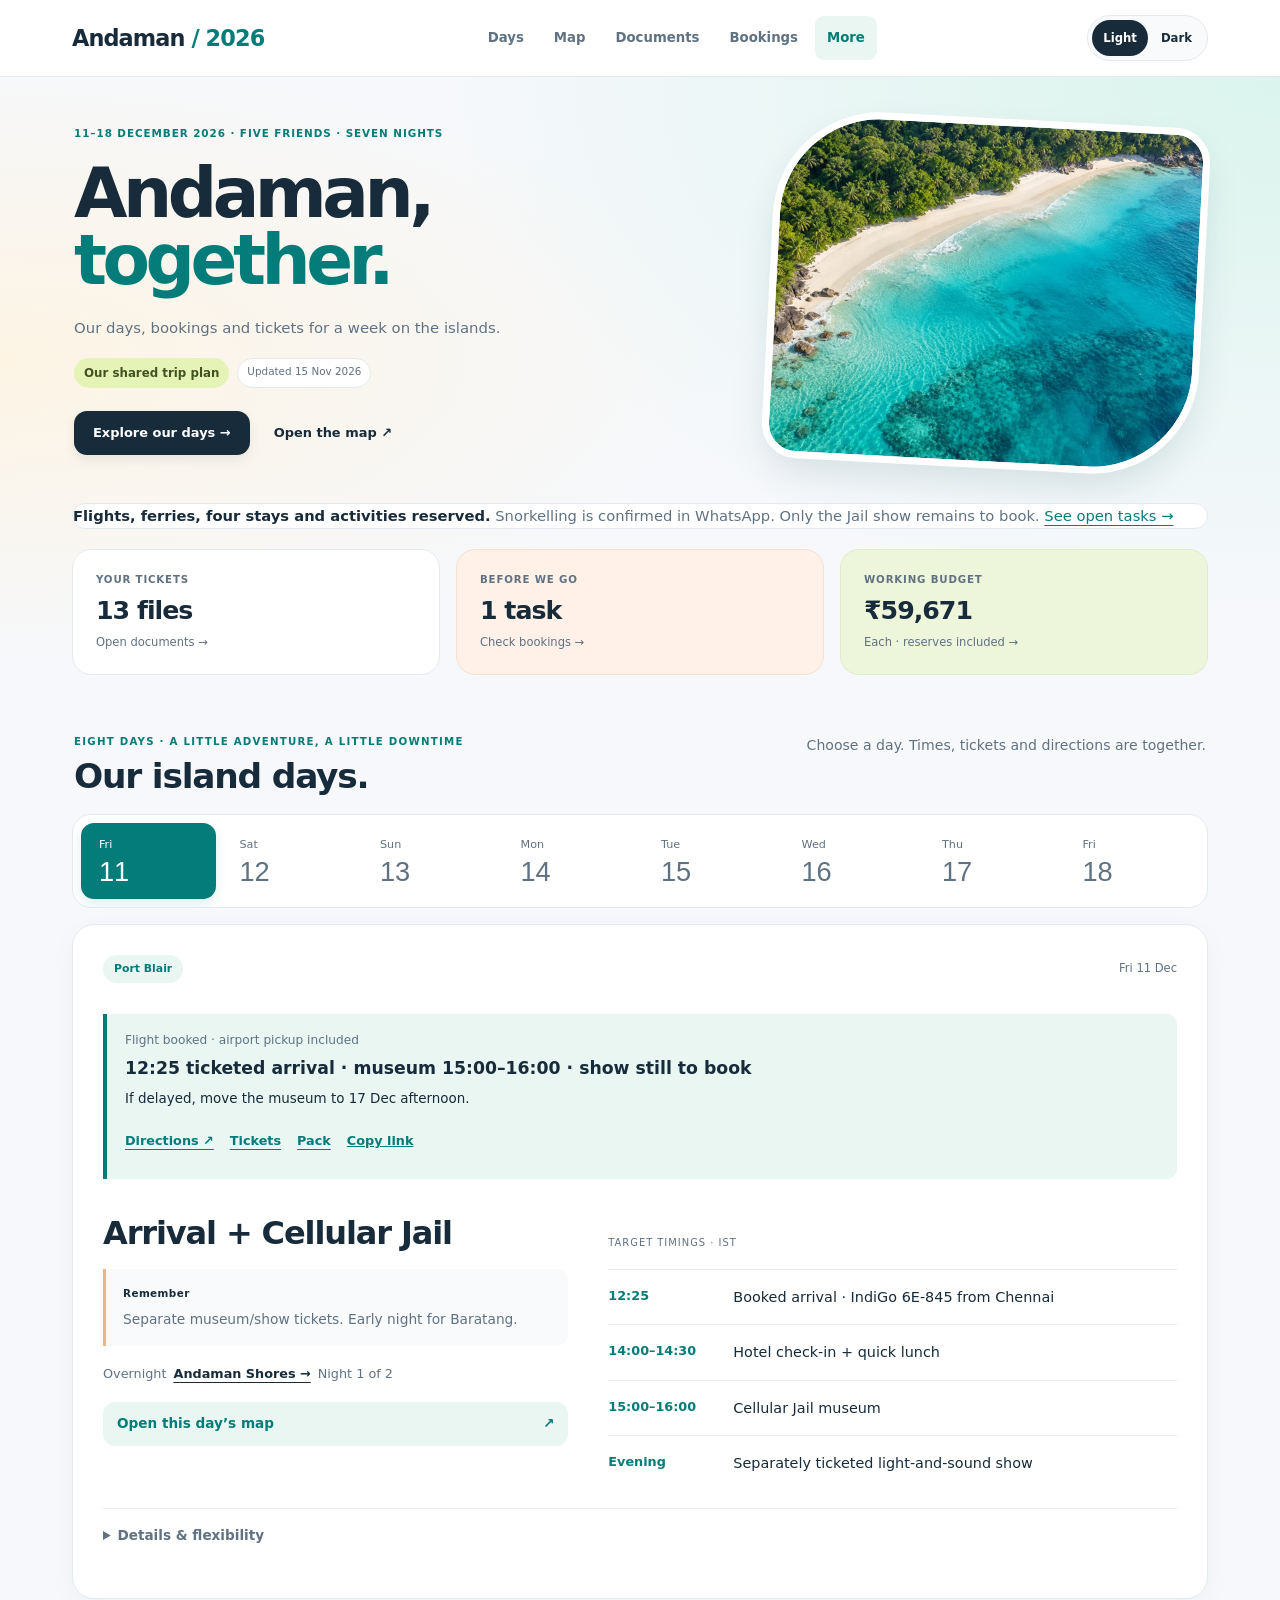
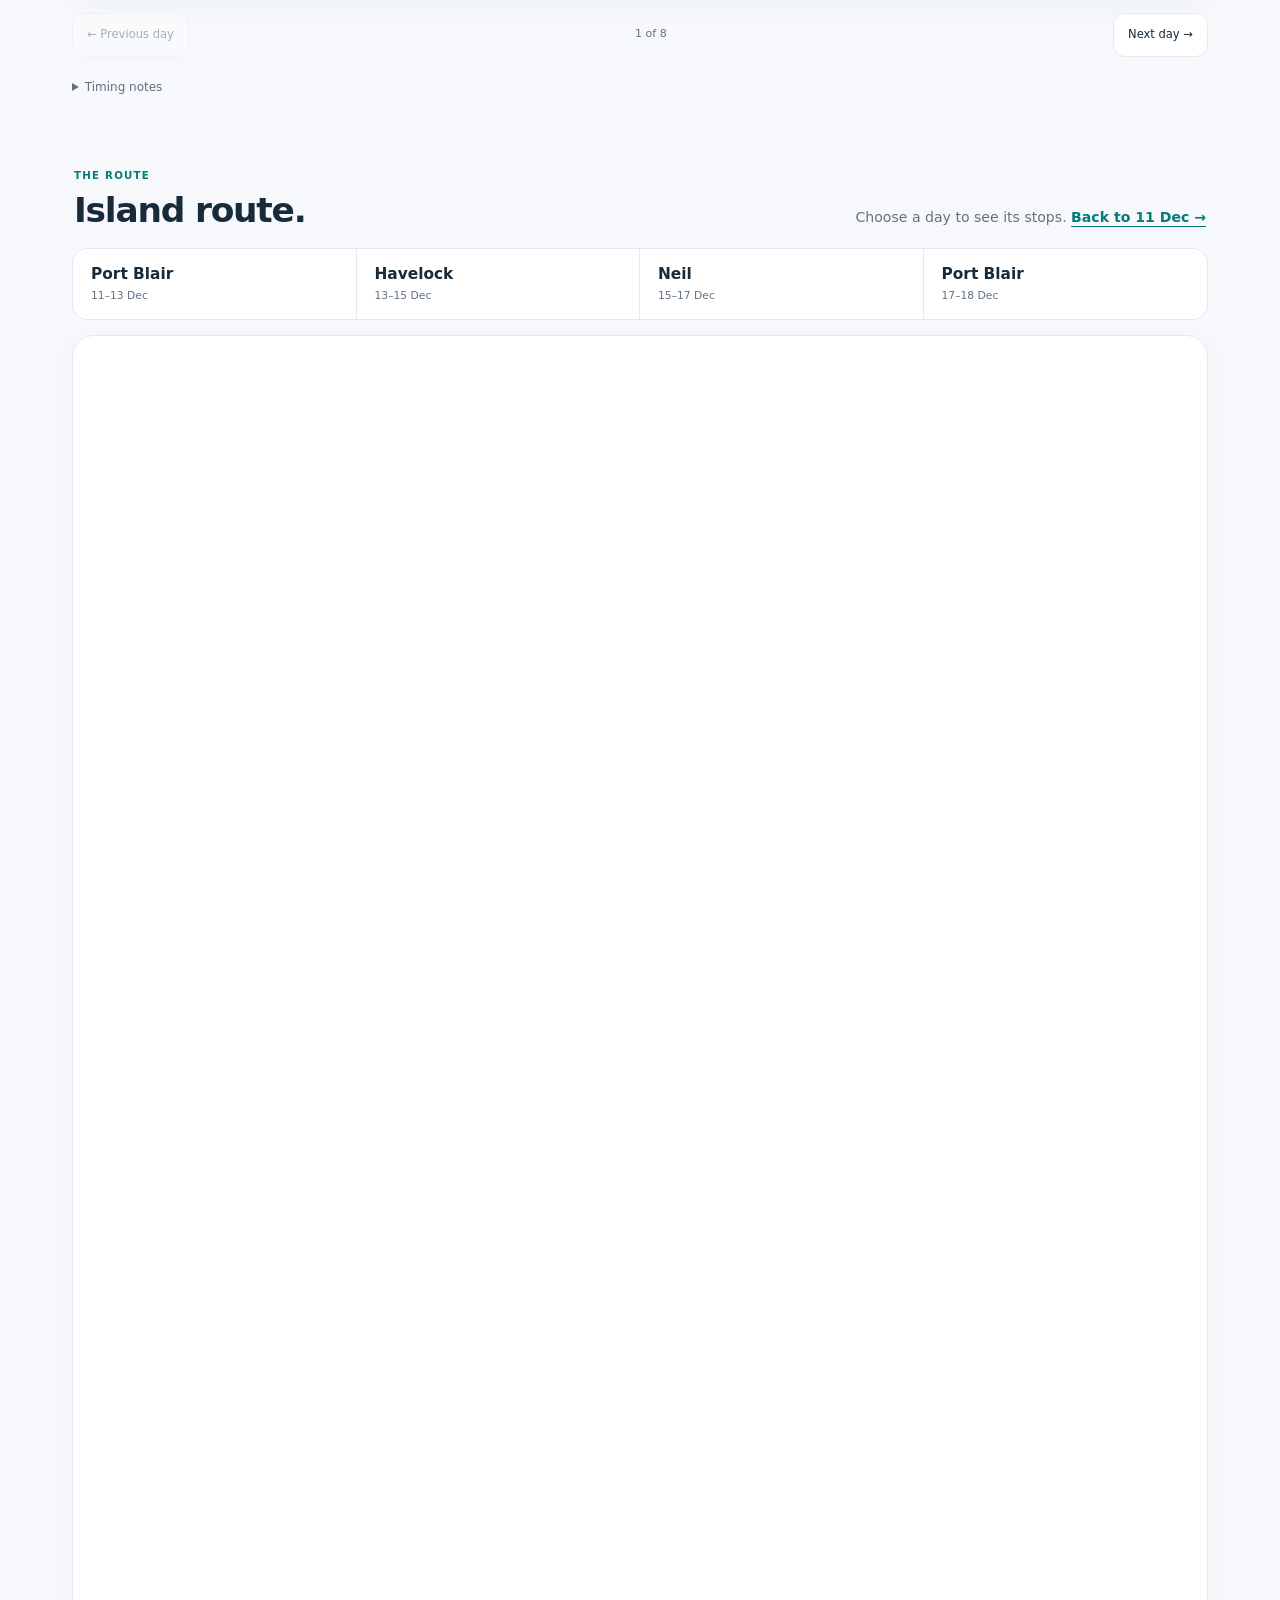
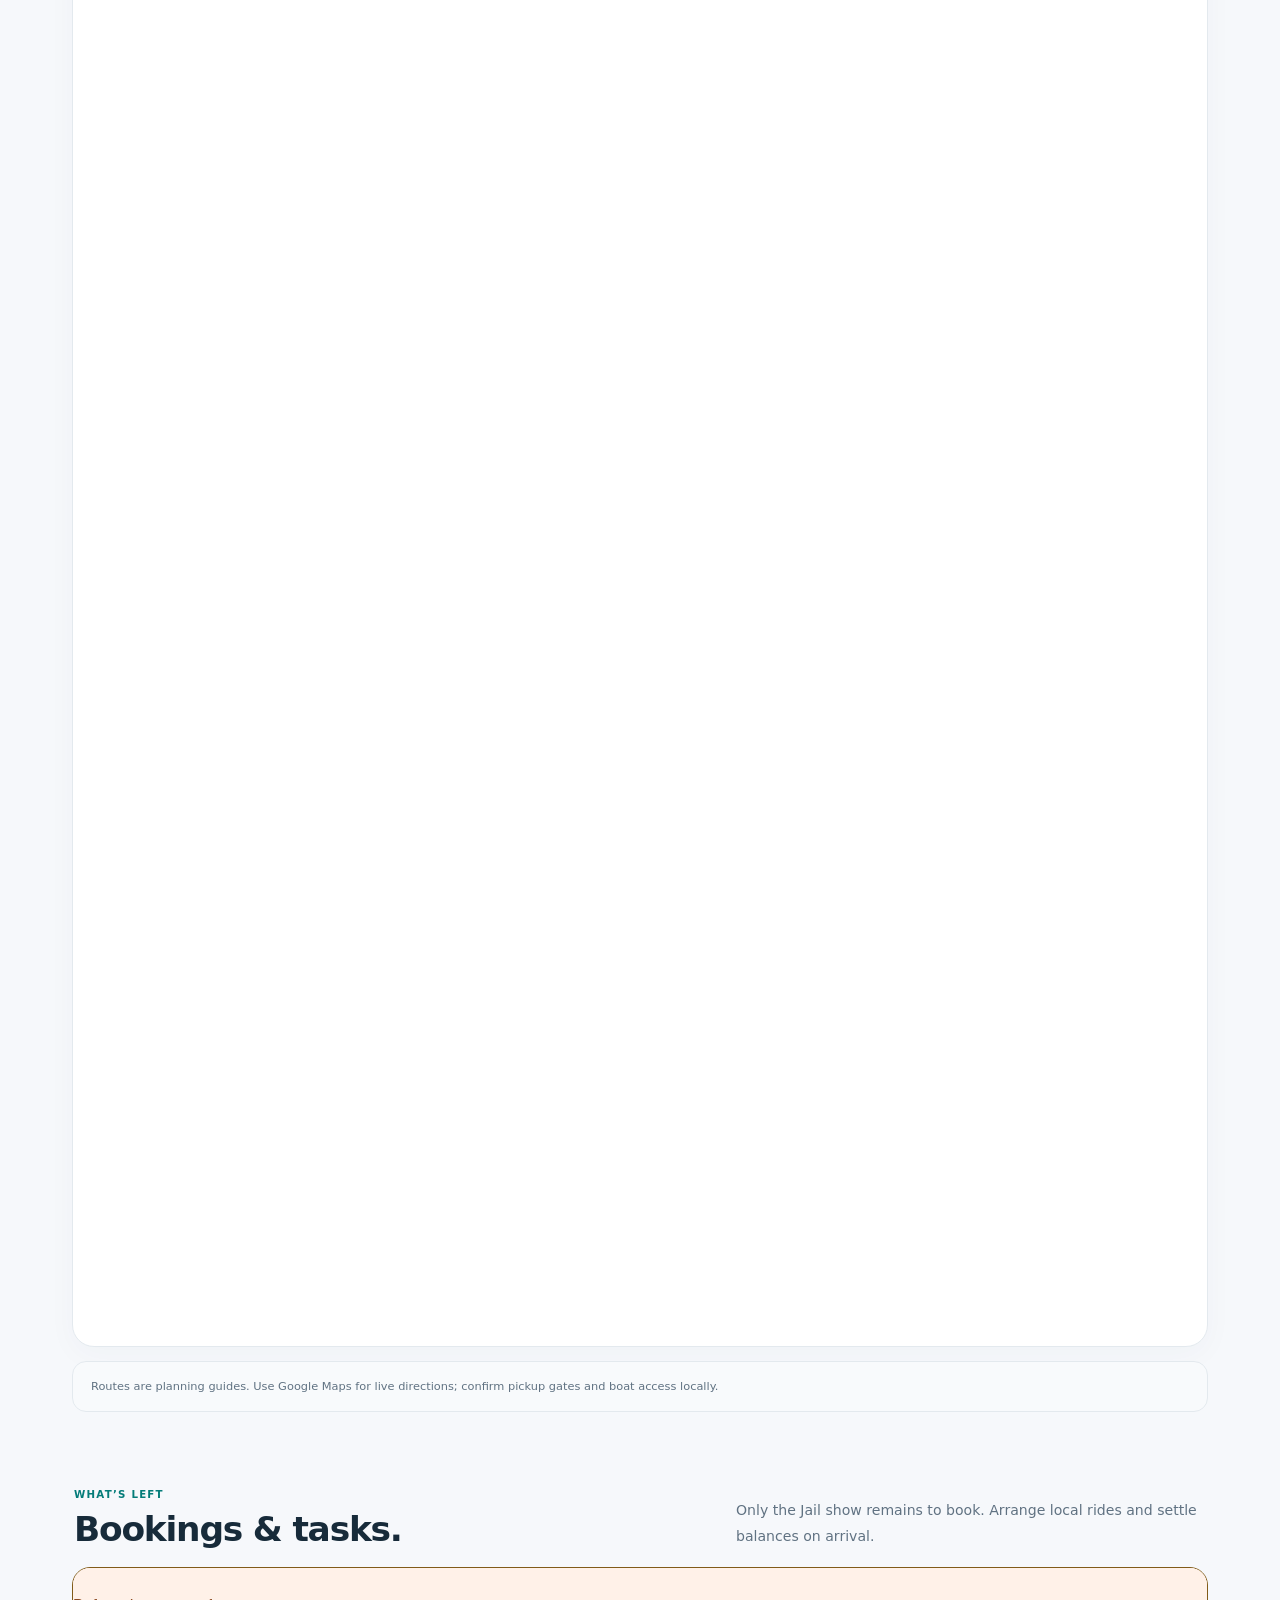
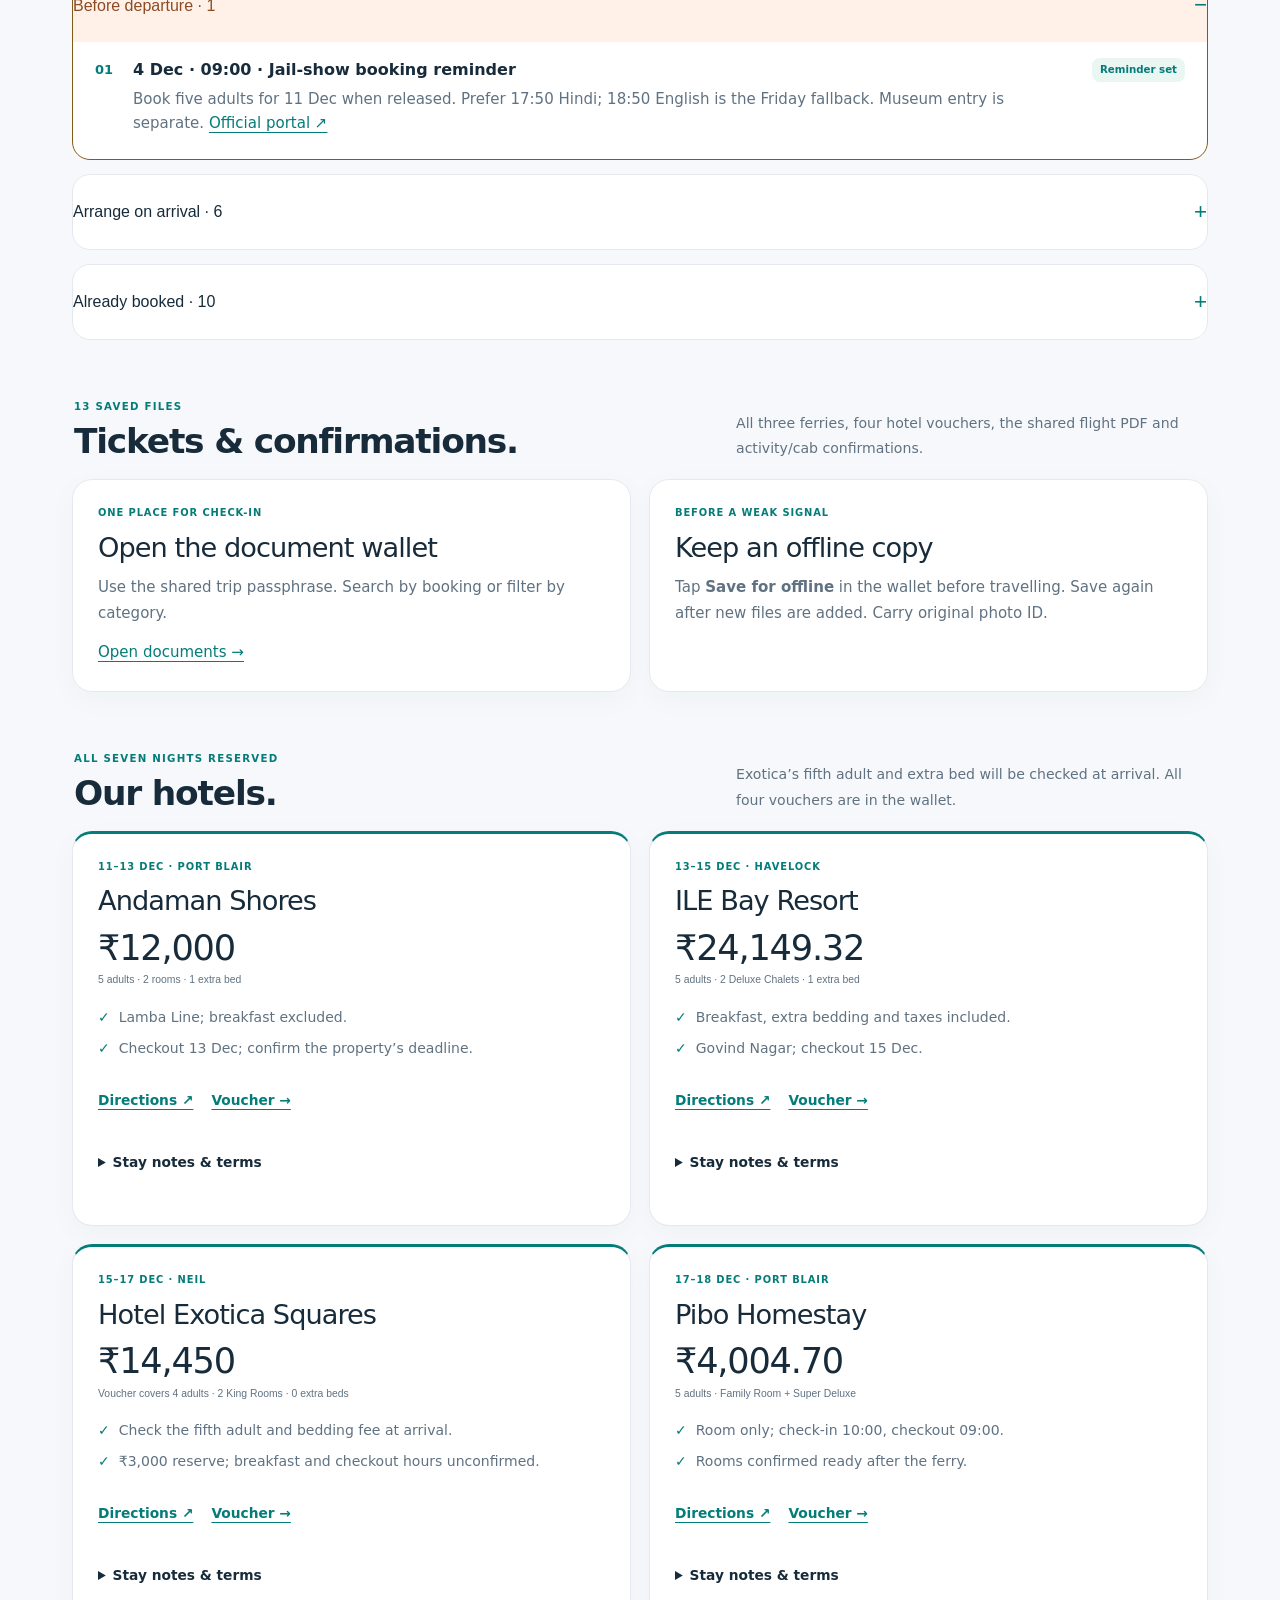
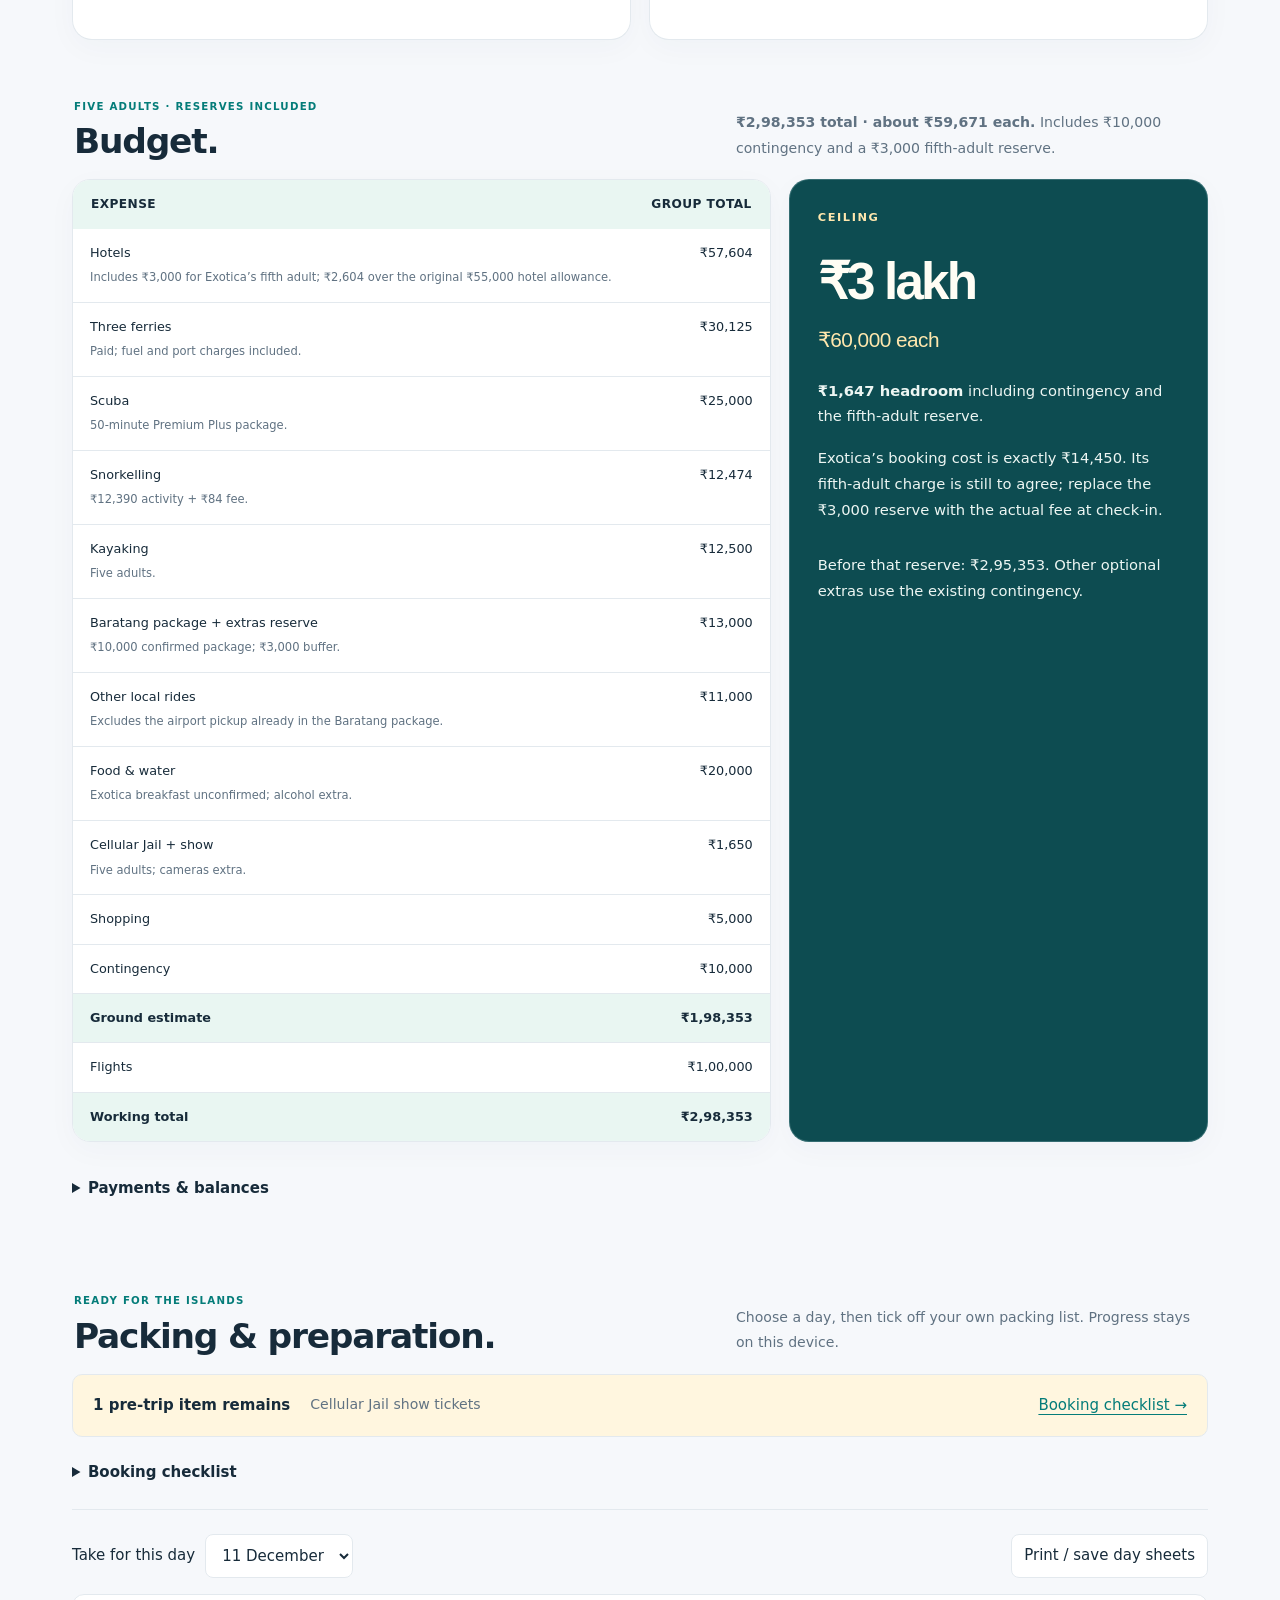
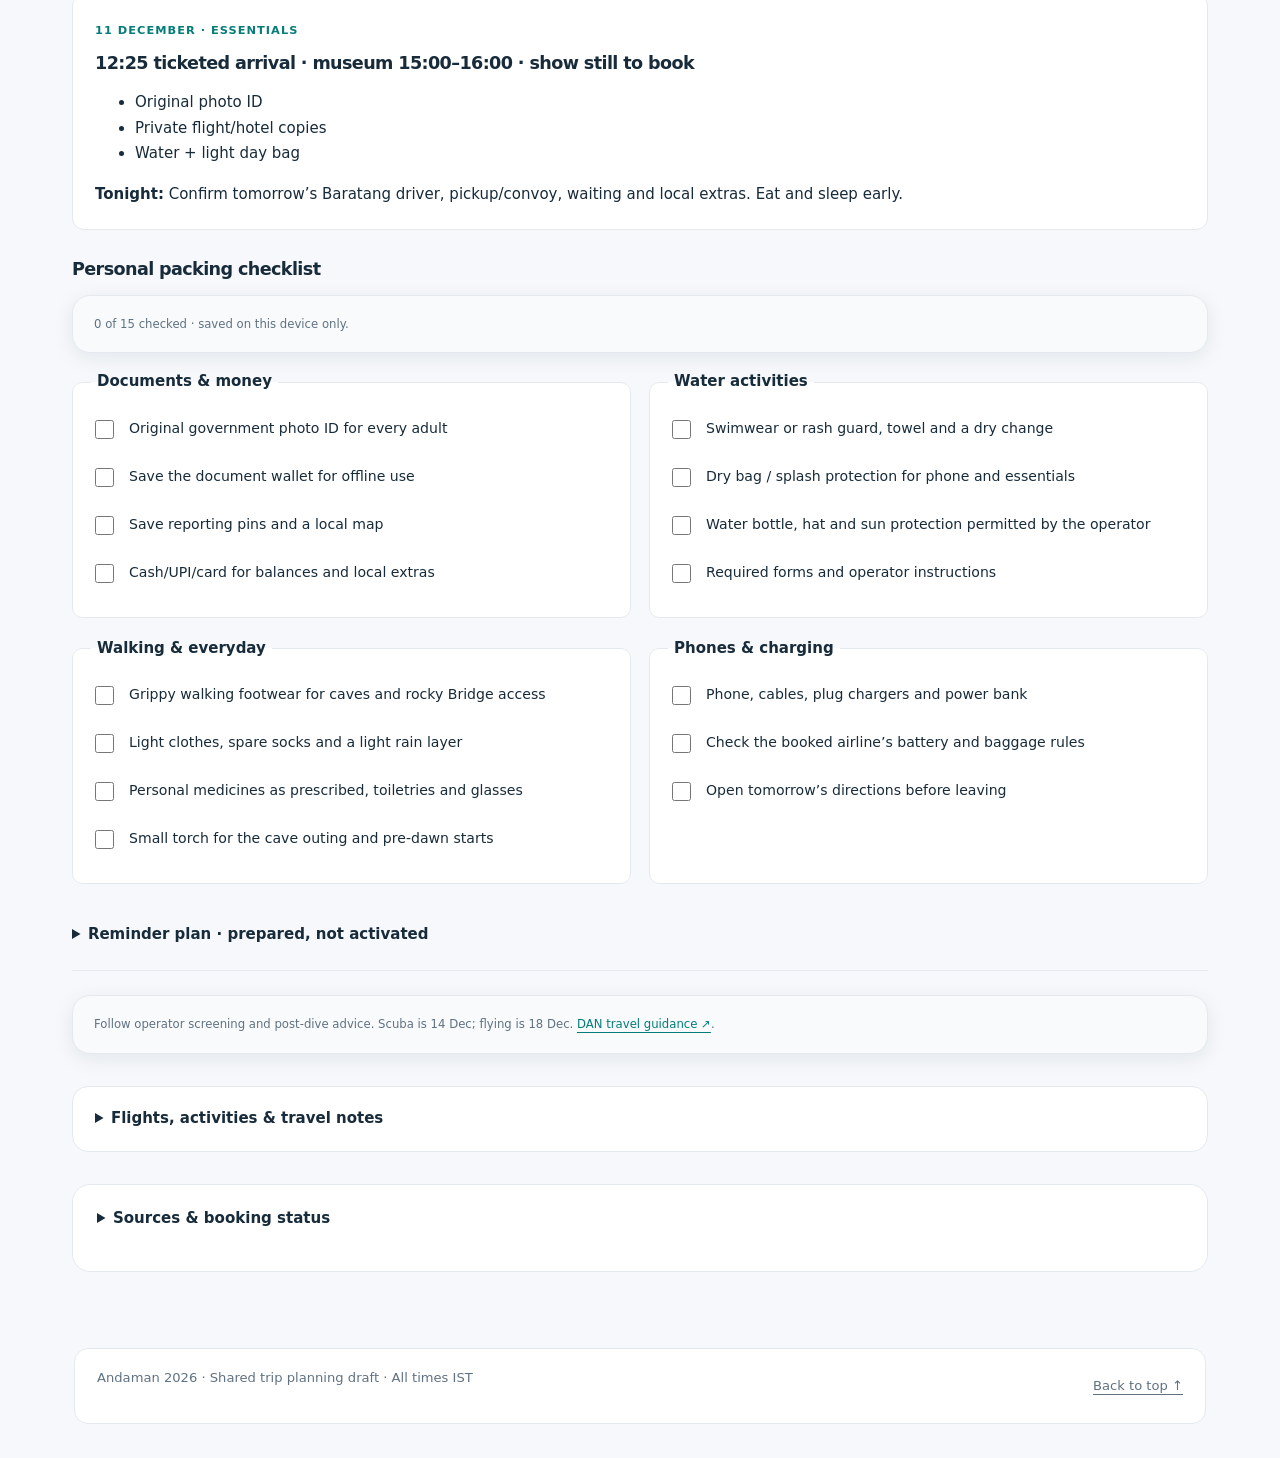
==== commit ee76f22d: "Mark snorkelling confirmed and close its pre-trip task" ====
--- a/index.html
+++ b/index.html
@@ -1183,9 +1183,9 @@
 <header class="top" id="top"><div class="shell top-inner"><a class="brand" href="#top">Andaman<span> / 2026</span></a><nav class="site-primary" data-primary-nav aria-label="Trip navigation"><a href="#itinerary">Our days</a><a href="#map">Route map</a><a href="#stays">Stays</a><a href="#budget">Budget</a><a href="#bookings">Bookings</a><a href="#documents">Documents</a><a href="#prepare">Prepare</a></nav><div class="theme-picker" role="group" aria-label="Page appearance"><button type="button" data-theme-choice="light" aria-pressed="false">Light</button><button type="button" data-theme-choice="dark" aria-pressed="false">Dark</button></div></div></header>
 <section class="hero" aria-labelledby="trip-title"><div class="shell"><div class="hero-inner"><div class="eyebrow">11–18 December 2026 · Five friends · Seven nights</div><h1 id="trip-title">Andaman,<span>together.</span></h1><p class="intro">Our days, bookings and tickets for a week on the islands.</p><div class="hero-tags"><span class="draft">Our shared trip plan</span><span>Updated 15 Nov 2026</span></div><div class="hero-actions"><a class="primary-action" href="#itinerary">Explore our days →</a><a href="#map">Open the map ↗</a></div></div></div></section>
 <main class="shell">
-<div class="stats" aria-label="Trip summary"><div class="stat"><small>Total plan</small><strong>₹60,000 / person</strong><span>Budget ceiling · includes flights</span></div><div class="stat"><small>Island nights</small><strong>3 + 2 + 2</strong><span>Port Blair · Havelock · Neil</span></div><div class="stat"><small>Already booked</small><strong>Flights + ferries</strong><span>4 stays reserved; Neil fifth adult + snorkel forms pending</span></div></div>
-<p class="status-note"><strong>Flights, ferries, four stays and activities reserved.</strong> Check snorkelling confirmation and book the Jail show before departure. <a href="#bookings">See open tasks →</a></p>
-<div class="trip-dashboard" aria-label="Trip shortcuts"><a class="dashboard-card" href="documents/"><span class="dashboard-label">Your tickets</span><strong>13 files</strong><span>Open documents →</span></a><a class="dashboard-card" href="#bookings"><span class="dashboard-label">Before we go</span><strong>2 tasks</strong><span>Check bookings →</span></a><a class="dashboard-card" href="#budget"><span class="dashboard-label">Working budget</span><strong>₹59,671</strong><span>Each · reserves included →</span></a></div>
+<div class="stats" aria-label="Trip summary"><div class="stat"><small>Total plan</small><strong>₹60,000 / person</strong><span>Budget ceiling · includes flights</span></div><div class="stat"><small>Island nights</small><strong>3 + 2 + 2</strong><span>Port Blair · Havelock · Neil</span></div><div class="stat"><small>Already booked</small><strong>Flights + ferries</strong><span>Core bookings confirmed; Neil fifth adult to check at arrival</span></div></div>
+<p class="status-note"><strong>Flights, ferries, four stays and activities reserved.</strong> Snorkelling is confirmed in WhatsApp. Only the Jail show remains to book. <a href="#bookings">See open tasks →</a></p>
+<div class="trip-dashboard" aria-label="Trip shortcuts"><a class="dashboard-card" href="documents/"><span class="dashboard-label">Your tickets</span><strong>13 files</strong><span>Open documents →</span></a><a class="dashboard-card" href="#bookings"><span class="dashboard-label">Before we go</span><strong data-pretrip-count>1 task</strong><span>Check bookings →</span></a><a class="dashboard-card" href="#budget"><span class="dashboard-label">Working budget</span><strong>₹59,671</strong><span>Each · reserves included →</span></a></div>
 <section class="section" id="itinerary" aria-labelledby="itinerary-heading"><div class="section-head"><div><div class="kicker">Eight days · a little adventure, a little downtime</div><h2 id="itinerary-heading">Our island days.</h2></div><p>Choose a day. Times, tickets and directions are together.</p></div>
 <div class="note">Ferry reporting times are fixed. Keep optional outings around transfers and rest; the issued tickets and operator instructions take priority.</div>
 <div class="mobile-plan" id="mobile-plan"><div class="day-picker" role="group" aria-label="Choose a trip day"><button type="button" class="day-chip" data-trip-day="11" aria-pressed="false" aria-controls="phone-day-11" aria-label="Fri 11 December"><span>Fri</span><b>11</b></button><button type="button" class="day-chip" data-trip-day="12" aria-pressed="false" aria-controls="phone-day-12" aria-label="Sat 12 December"><span>Sat</span><b>12</b></button><button type="button" class="day-chip" data-trip-day="13" aria-pressed="false" aria-controls="phone-day-13" aria-label="Sun 13 December"><span>Sun</span><b>13</b></button><button type="button" class="day-chip" data-trip-day="14" aria-pressed="false" aria-controls="phone-day-14" aria-label="Mon 14 December"><span>Mon</span><b>14</b></button><button type="button" class="day-chip" data-trip-day="15" aria-pressed="false" aria-controls="phone-day-15" aria-label="Tue 15 December"><span>Tue</span><b>15</b></button><button type="button" class="day-chip" data-trip-day="16" aria-pressed="false" aria-controls="phone-day-16" aria-label="Wed 16 December"><span>Wed</span><b>16</b></button><button type="button" class="day-chip" data-trip-day="17" aria-pressed="false" aria-controls="phone-day-17" aria-label="Thu 17 December"><span>Thu</span><b>17</b></button><button type="button" class="day-chip" data-trip-day="18" aria-pressed="false" aria-controls="phone-day-18" aria-label="Fri 18 December"><span>Fri</span><b>18</b></button></div><div class="day-panels"><article class="phone-day" id="phone-day-11" data-day-panel="11" aria-labelledby="phone-title-11" hidden>
@@ -3225,7 +3225,7 @@
     &lt;div&gt;Road geometry: public OSM extracts retrieved 20 Oct 2026; illustrative alignment, not navigation instructions. Andaman Shores is in Lamba Line, not Haddo. ILE Bay’s property pin is verified, while its pickup gate remains to confirm. Old routes tied to hotel-area placeholders were removed. Hotel Exotica Squares replaces the former Neil shortlist marker. Pibo is included for the final Port Blair night; both bookings are traveller-confirmed. Pibo Homestay is booked; its road connections are schematic. Reef and kayak launch positions await operator instructions.&lt;/div&gt;
   &lt;/details&gt;
   &lt;/details&gt;
-  &lt;script type=&quot;application/json&quot; id=&quot;andaman-map-data&quot;&gt;{&quot;points&quot;:{&quot;airport&quot;:{&quot;name&quot;:&quot;Veer Savarkar Airport new terminal area, Port Blair&quot;,&quot;short&quot;:&quot;Airport terminal area&quot;,&quot;coordinates&quot;:[92.733522,11.651885],&quot;hotel&quot;:false,&quot;query&quot;:&quot;Veer Savarkar International Airport, Port Blair&quot;,&quot;overview&quot;:&quot;Airport terminal area&quot;,&quot;accuracy&quot;:&quot;Published terminal footprint centre; exact vehicle entrance and airline reporting point must be confirmed.&quot;,&quot;status&quot;:&quot;Terminal area · gate to verify&quot;,&quot;navigate&quot;:true,&quot;source&quot;:&quot;Recovered map / public place references; original road geometry retrieved 20 October 2026.&quot;},&quot;pbbase&quot;:{&quot;name&quot;:&quot;Andaman Shores — booked 11–13 Dec, Citizen Colony, Lamba Line&quot;,&quot;short&quot;:&quot;Andaman Shores · booked&quot;,&quot;coordinates&quot;:[92.7305733,11.6508766],&quot;hotel&quot;:true,&quot;query&quot;:&quot;Andaman Shores, Citizen Colony, Lamba Line, Port Blair&quot;,&quot;overview&quot;:&quot;Port Blair · first 2 nights booked&quot;,&quot;booked&quot;:true,&quot;accuracy&quot;:&quot;Verified Andaman Shores property pin from the hotel’s official map. Stay booked for 11–13 Dec. Confirm the terminal pickup and actual vehicle entrance. The17Dec return night is booked at Pibo Homestay; use its separate property pin.&quot;,&quot;status&quot;:&quot;Booked · property pin verified&quot;,&quot;navigate&quot;:true,&quot;source&quot;:&quot;Recovered map / public place references; original road geometry retrieved 20 October 2026.&quot;,&quot;mapUrl&quot;:&quot;https://maps.app.goo.gl/TqUa1KkYXCYLq4px6&quot;},&quot;haddo&quot;:{&quot;name&quot;:&quot;Haddo ferry terminal&quot;,&quot;short&quot;:&quot;Haddo jetty&quot;,&quot;coordinates&quot;:[92.71954,11.68353],&quot;hotel&quot;:false,&quot;query&quot;:&quot;Haddo ferry terminal&quot;,&quot;overview&quot;:&quot;Haddo jetty&quot;,&quot;overviewStop&quot;:&quot;pbbase&quot;,&quot;status&quot;:&quot;Published place reference&quot;,&quot;navigate&quot;:true,&quot;accuracy&quot;:&quot;Published place coordinate from the recovered map references; not a surveyed entrance. Confirm access locally. Road times are planning allowances.&quot;,&quot;source&quot;:&quot;Recovered map / public place references; original road geometry retrieved 20 October 2026.&quot;},&quot;jail&quot;:{&quot;name&quot;:&quot;Cellular Jail, Port Blair&quot;,&quot;short&quot;:&quot;Cellular Jail&quot;,&quot;coordinates&quot;:[92.748,11.675],&quot;hotel&quot;:false,&quot;query&quot;:&quot;Cellular Jail, Port Blair&quot;,&quot;overview&quot;:&quot;Cellular Jail&quot;,&quot;status&quot;:&quot;Published place reference&quot;,&quot;navigate&quot;:true,&quot;accuracy&quot;:&quot;Published place coordinate from the recovered map references; not a surveyed entrance. Confirm access locally. Road times are planning allowances.&quot;,&quot;source&quot;:&quot;Recovered map / public place references; original road geometry retrieved 20 October 2026.&quot;},&quot;aberdeen&quot;:{&quot;name&quot;:&quot;Aberdeen Jetty, Port Blair&quot;,&quot;short&quot;:&quot;Aberdeen jetty&quot;,&quot;coordinates&quot;:[92.75027,11.67207],&quot;hotel&quot;:false,&quot;query&quot;:&quot;Aberdeen Jetty, Port Blair&quot;,&quot;overview&quot;:&quot;Aberdeen jetty&quot;,&quot;status&quot;:&quot;Published place reference&quot;,&quot;navigate&quot;:true,&quot;accuracy&quot;:&quot;Published place coordinate from the recovered map references; not a surveyed entrance. Confirm access locally. Road times are planning allowances.&quot;,&quot;source&quot;:&quot;Recovered map / public place references; original road geometry retrieved 20 October 2026.&quot;},&quot;sagarika&quot;:{&quot;name&quot;:&quot;Sagarika Government Emporium, Middle Point, Port Blair&quot;,&quot;short&quot;:&quot;Sagarika&quot;,&quot;coordinates&quot;:[92.736391,11.664513],&quot;hotel&quot;:false,&quot;query&quot;:&quot;Sagarika Government Emporium, Middle Point, Port Blair&quot;,&quot;overview&quot;:&quot;Sagarika&quot;,&quot;status&quot;:&quot;Published place reference&quot;,&quot;navigate&quot;:true,&quot;accuracy&quot;:&quot;Published place coordinate from the recovered map references; not a surveyed entrance. Confirm access locally. Road times are planning allowances.&quot;,&quot;source&quot;:&quot;Recovered map / public place references; original road geometry retrieved 20 October 2026.&quot;},&quot;ross&quot;:{&quot;name&quot;:&quot;Netaji Subhas Chandra Bose Island landing pier&quot;,&quot;short&quot;:&quot;Ross Island&quot;,&quot;coordinates&quot;:[92.76027,11.67564],&quot;hotel&quot;:false,&quot;query&quot;:&quot;Netaji Subhas Chandra Bose Island landing pier&quot;,&quot;overview&quot;:&quot;Ross Island&quot;,&quot;status&quot;:&quot;Island pier · boat access&quot;,&quot;navigate&quot;:false,&quot;accuracy&quot;:&quot;Published place coordinate from the recovered map references; not a surveyed entrance. Confirm access locally. Road times are planning allowances.&quot;,&quot;source&quot;:&quot;Recovered map / public place references; original road geometry retrieved 20 October 2026.&quot;,&quot;navigationNote&quot;:&quot;Outside the base itinerary; use a licensed boat if separately chosen.&quot;},&quot;jirkatang&quot;:{&quot;name&quot;:&quot;Jirkatang Check Post, South Andaman&quot;,&quot;short&quot;:&quot;Jirkatang&quot;,&quot;coordinates&quot;:[92.6542282,11.8397988],&quot;hotel&quot;:false,&quot;query&quot;:&quot;Jirkatang Check Post, South Andaman&quot;,&quot;overview&quot;:&quot;Jirkatang&quot;,&quot;status&quot;:&quot;Published place reference&quot;,&quot;navigate&quot;:true,&quot;accuracy&quot;:&quot;Published place coordinate from the recovered map references; not a surveyed entrance. Confirm access locally. Road times are planning allowances.&quot;,&quot;source&quot;:&quot;Recovered map / public place references; original road geometry retrieved 20 October 2026.&quot;},&quot;middle&quot;:{&quot;name&quot;:&quot;Middle Strait Jetty, South Andaman&quot;,&quot;short&quot;:&quot;Middle Strait&quot;,&quot;coordinates&quot;:[92.75571,12.15989],&quot;hotel&quot;:false,&quot;query&quot;:&quot;Middle Strait Jetty, South Andaman&quot;,&quot;overview&quot;:&quot;Middle Strait&quot;,&quot;status&quot;:&quot;Published place reference&quot;,&quot;navigate&quot;:true,&quot;accuracy&quot;:&quot;Published place coordinate from the recovered map references; not a surveyed entrance. Confirm access locally. Road times are planning allowances.&quot;,&quot;source&quot;:&quot;Recovered map / public place references; original road geometry retrieved 20 October 2026.&quot;},&quot;nilambur&quot;:{&quot;name&quot;:&quot;Nilambur Jetty, Baratang Island&quot;,&quot;short&quot;:&quot;Baratang jetty&quot;,&quot;coordinates&quot;:[92.76235,12.17029],&quot;hotel&quot;:false,&quot;query&quot;:&quot;Nilambur Jetty, Baratang Island&quot;,&quot;overview&quot;:&quot;Baratang · day trip&quot;,&quot;status&quot;:&quot;Published place reference&quot;,&quot;navigate&quot;:true,&quot;accuracy&quot;:&quot;Published place coordinate from the recovered map references; not a surveyed entrance. Confirm access locally. Road times are planning allowances.&quot;,&quot;source&quot;:&quot;Recovered map / public place references; original road geometry retrieved 20 October 2026.&quot;},&quot;caves&quot;:{&quot;name&quot;:&quot;Limestone cave entrance area, Baratang&quot;,&quot;short&quot;:&quot;Limestone caves&quot;,&quot;coordinates&quot;:[92.74504,12.09307],&quot;hotel&quot;:false,&quot;query&quot;:&quot;Limestone cave entrance area, Baratang&quot;,&quot;overview&quot;:&quot;Limestone caves&quot;,&quot;status&quot;:&quot;Cave reference · boat + trail access&quot;,&quot;navigate&quot;:false,&quot;accuracy&quot;:&quot;Published place coordinate from the recovered map references; not a surveyed entrance. Confirm access locally. Road times are planning allowances.&quot;,&quot;source&quot;:&quot;Recovered map / public place references; original road geometry retrieved 20 October 2026.&quot;,&quot;navigationNote&quot;:&quot;Access by the booked local boat and trail; Google Maps is a place reference, not a boat route.&quot;},&quot;hjetty&quot;:{&quot;name&quot;:&quot;Havelock Ferry Ghat, Swaraj Dweep&quot;,&quot;short&quot;:&quot;Havelock jetty&quot;,&quot;coordinates&quot;:[92.98322,12.04296],&quot;hotel&quot;:false,&quot;query&quot;:&quot;Havelock Ferry Ghat, Swaraj Dweep&quot;,&quot;overview&quot;:&quot;Havelock jetty&quot;,&quot;overviewStop&quot;:&quot;hbase&quot;,&quot;status&quot;:&quot;Published place reference&quot;,&quot;navigate&quot;:true,&quot;accuracy&quot;:&quot;Published place coordinate from the recovered map references; not a surveyed entrance. Confirm access locally. Road times are planning allowances.&quot;,&quot;source&quot;:&quot;Recovered map / public place references; original road geometry retrieved 20 October 2026.&quot;},&quot;hbase&quot;:{&quot;name&quot;:&quot;ILE Bay Resort — booked 13–15 Dec&quot;,&quot;short&quot;:&quot;ILE Bay · booked&quot;,&quot;coordinates&quot;:[92.9823442,12.0339022],&quot;hotel&quot;:true,&quot;query&quot;:&quot;ILE BAY RESORT, Govinda Nagar, Swaraj Dweep&quot;,&quot;overview&quot;:&quot;Havelock · ILE Bay booked&quot;,&quot;booked&quot;:true,&quot;approximate&quot;:false,&quot;accuracy&quot;:&quot;Verified ILE Bay property pin, checked 8 Nov against the hotel’s official map listing. Confirm the vehicle entrance and pre-dawn activity pickups separately. Road connections here are illustrative; use Google Maps for directions.&quot;,&quot;status&quot;:&quot;Booked · property pin verified&quot;,&quot;navigate&quot;:true,&quot;source&quot;:&quot;https://www.ilebayresort.com/contactus.html and its linked Google Maps place 0x3088d34154585b6f:0xe5c85ea086a169de&quot;,&quot;mapUrl&quot;:&quot;https://www.google.com/maps/search/?api=1&amp;query=12.0339022%2C92.9823442&quot;},&quot;dive&quot;:{&quot;name&quot;:&quot;Seahawks SCUBA office reference, Beach 2, Havelock — scuba reporting point to confirm&quot;,&quot;short&quot;:&quot;Seahawks office reference&quot;,&quot;coordinates&quot;:[92.9931494,12.0336125],&quot;hotel&quot;:false,&quot;query&quot;:&quot;Seahawks SCUBA, Beach 2, Havelock Island&quot;,&quot;overview&quot;:&quot;Seahawks office reference&quot;,&quot;accuracy&quot;:&quot;Published operator office reference only; the Tribe Gate dive site is not this office. The scuba reporting point, boarding location and offshore course remain unconfirmed.&quot;,&quot;status&quot;:&quot;Office reference · pickup pending&quot;,&quot;navigate&quot;:false,&quot;source&quot;:&quot;Recovered map / public place references; original road geometry retrieved 20 October 2026.&quot;,&quot;navigationNote&quot;:&quot;Use the operator’s confirmed pickup instructions; this office is not the confirmed scuba or kayak meeting point.&quot;},&quot;govind&quot;:{&quot;name&quot;:&quot;Govind Nagar Beach, Havelock&quot;,&quot;short&quot;:&quot;Govind Nagar&quot;,&quot;coordinates&quot;:[93.00176,12.02957],&quot;hotel&quot;:false,&quot;query&quot;:&quot;Govind Nagar Beach, Havelock&quot;,&quot;overview&quot;:&quot;Govind Nagar&quot;,&quot;status&quot;:&quot;Published place reference&quot;,&quot;navigate&quot;:true,&quot;accuracy&quot;:&quot;Published place coordinate from the recovered map references; not a surveyed entrance. Confirm access locally. Road times are planning allowances. The marker is a beach/viewpoint reference; road access and parking may stop earlier. Use a driver for the road leg and follow the final pedestrian access.&quot;,&quot;source&quot;:&quot;Recovered map / public place references; original road geometry retrieved 20 October 2026.&quot;,&quot;navigationMode&quot;:&quot;walking&quot;},&quot;vijay&quot;:{&quot;name&quot;:&quot;Vijay Nagar Beach, Havelock&quot;,&quot;short&quot;:&quot;Vijay Nagar beach&quot;,&quot;coordinates&quot;:[93.0087656,12.0102125],&quot;hotel&quot;:false,&quot;query&quot;:&quot;Vijay Nagar Beach, Havelock&quot;,&quot;overview&quot;:&quot;Vijay Nagar beach&quot;,&quot;status&quot;:&quot;Published place reference&quot;,&quot;navigate&quot;:true,&quot;accuracy&quot;:&quot;Published place coordinate from the recovered map references; not a surveyed entrance. Confirm access locally. Road times are planning allowances. The marker is a beach/viewpoint reference; road access and parking may stop earlier. Use a driver for the road leg and follow the final pedestrian access.&quot;,&quot;source&quot;:&quot;Recovered map / public place references; original road geometry retrieved 20 October 2026.&quot;,&quot;navigationMode&quot;:&quot;walking&quot;},&quot;radha&quot;:{&quot;name&quot;:&quot;Radhanagar Beach entrance, Havelock&quot;,&quot;short&quot;:&quot;Radhanagar entrance&quot;,&quot;coordinates&quot;:[92.9535242,11.9854257],&quot;hotel&quot;:false,&quot;query&quot;:&quot;Radhanagar Beach entrance, Havelock&quot;,&quot;overview&quot;:&quot;Radhanagar entrance&quot;,&quot;status&quot;:&quot;Published place reference&quot;,&quot;navigate&quot;:true,&quot;accuracy&quot;:&quot;Published place coordinate from the recovered map references; not a surveyed entrance. Confirm access locally. Road times are planning allowances.&quot;,&quot;source&quot;:&quot;Recovered map / public place references; original road geometry retrieved 20 October 2026.&quot;},&quot;kala&quot;:{&quot;name&quot;:&quot;Kalapathar beach / roadside access area — entrance to confirm&quot;,&quot;short&quot;:&quot;Kalapathar access area&quot;,&quot;coordinates&quot;:[93.014636,11.9839809],&quot;hotel&quot;:false,&quot;query&quot;:&quot;Kalapathar Beach, Havelock Island&quot;,&quot;overview&quot;:&quot;Kalapathar access area&quot;,&quot;accuracy&quot;:&quot;Roadside area beside the named OSM beach; exact entrance/parking is unconfirmed. The marker is a beach/viewpoint reference; road access and parking may stop earlier. Use a driver for the road leg and follow the final pedestrian access.&quot;,&quot;status&quot;:&quot;Published place reference&quot;,&quot;navigate&quot;:true,&quot;source&quot;:&quot;Recovered map / public place references; original road geometry retrieved 20 October 2026.&quot;,&quot;navigationMode&quot;:&quot;walking&quot;},&quot;njetty&quot;:{&quot;name&quot;:&quot;Shaheed Dweep ferry jetty, Neil Island&quot;,&quot;short&quot;:&quot;Neil jetty&quot;,&quot;coordinates&quot;:[93.03259,11.83927],&quot;hotel&quot;:false,&quot;query&quot;:&quot;Shaheed Dweep ferry jetty, Neil Island&quot;,&quot;overview&quot;:&quot;Neil jetty&quot;,&quot;overviewStop&quot;:&quot;nbase&quot;,&quot;status&quot;:&quot;Published place reference&quot;,&quot;navigate&quot;:true,&quot;accuracy&quot;:&quot;Published place coordinate from the recovered map references; not a surveyed entrance. Confirm access locally. Road times are planning allowances.&quot;,&quot;source&quot;:&quot;Recovered map / public place references; original road geometry retrieved 20 October 2026.&quot;},&quot;nbase&quot;:{&quot;name&quot;:&quot;Hotel Exotica Squares — booked 15–17 Dec&quot;,&quot;short&quot;:&quot;Exotica Squares · booked&quot;,&quot;coordinates&quot;:[93.0164313,11.8334101],&quot;hotel&quot;:true,&quot;query&quot;:&quot;Hotel Exotica Squares, Village Road, Lakshmanpur, Shaheed Dweep&quot;,&quot;overview&quot;:&quot;Neil · Exotica Squares booked&quot;,&quot;status&quot;:&quot;Reserved for 4 · fifth adult/fee to check at arrival · ₹14,450 booking&quot;,&quot;navigate&quot;:true,&quot;accuracy&quot;:&quot;Agoda voucher checked 8 Nov: Hotel Exotica Squares, Lakshmanpur, matches this named property and its business contact. Two King Rooms with Garden View for four adults, zero extra beds. The group will check the fifth adult/bedding and final charge at arrival; booking cost ₹14,450 for the reservation, confirmed by the traveller on 15 Nov. Confirm the vehicle entrance; road connectors are schematic.&quot;,&quot;source&quot;:&quot;Google Maps place 0x3088dbb20fecd9b7:0x9be1c76eb39e430; named place URL latitude11.8334101/longitude93.0164313, checked8Nov2026.&quot;,&quot;approximate&quot;:false,&quot;booked&quot;:true,&quot;mapUrl&quot;:&quot;https://www.google.com/maps/place/Hotel+Exotica+Squares/data=!4m2!3m1!1s0x3088dbb20fecd9b7:0x9be1c76eb39e430&quot;},&quot;bharatpur&quot;:{&quot;name&quot;:&quot;Bharatpur Beach, Neil Island&quot;,&quot;short&quot;:&quot;Bharatpur&quot;,&quot;coordinates&quot;:[93.03267,11.83787],&quot;hotel&quot;:false,&quot;query&quot;:&quot;Bharatpur Beach, Neil Island&quot;,&quot;overview&quot;:&quot;Bharatpur&quot;,&quot;status&quot;:&quot;Published place reference&quot;,&quot;navigate&quot;:true,&quot;accuracy&quot;:&quot;Published place coordinate from the recovered map references; not a surveyed entrance. Confirm access locally. Road times are planning allowances. The marker is a beach/viewpoint reference; road access and parking may stop earlier. Use a driver for the road leg and follow the final pedestrian access.&quot;,&quot;source&quot;:&quot;Recovered map / public place references; original road geometry retrieved 20 October 2026.&quot;,&quot;navigationMode&quot;:&quot;walking&quot;},&quot;bridge&quot;:{&quot;name&quot;:&quot;Natural Bridge, Shaheed Dweep&quot;,&quot;short&quot;:&quot;Natural Bridge&quot;,&quot;coordinates&quot;:[93.01396,11.83201],&quot;hotel&quot;:false,&quot;query&quot;:&quot;Natural Bridge, Shaheed Dweep&quot;,&quot;overview&quot;:&quot;Natural Bridge&quot;,&quot;status&quot;:&quot;Arch · tide-dependent foot access&quot;,&quot;navigate&quot;:false,&quot;accuracy&quot;:&quot;Published place coordinate from the recovered map references; not a surveyed entrance. Confirm access locally. Road times are planning allowances. The marker is a beach/viewpoint reference; road access and parking may stop earlier. Use a driver for the road leg and follow the final pedestrian access.&quot;,&quot;source&quot;:&quot;Recovered map / public place references; original road geometry retrieved 20 October 2026.&quot;,&quot;navigationMode&quot;:&quot;walking&quot;,&quot;navigationNote&quot;:&quot;Reach the locally confirmed road access first; the reef walk depends on daylight, tide and access conditions.&quot;},&quot;bridgeaccess&quot;:{&quot;name&quot;:&quot;Natural Bridge road access area — continue on foot&quot;,&quot;short&quot;:&quot;Bridge road access&quot;,&quot;coordinates&quot;:[93.01607,11.8327],&quot;hotel&quot;:false,&quot;query&quot;:&quot;11.8327,93.01607&quot;,&quot;overview&quot;:&quot;Bridge road access&quot;,&quot;accuracy&quot;:&quot;Approximate road reference near the mapped footpath. It is not a verified parking gate or the complete reef walk.&quot;,&quot;status&quot;:&quot;Approximate access · confirm locally&quot;,&quot;navigate&quot;:false,&quot;source&quot;:&quot;Recovered map / public place references; original road geometry retrieved 20 October 2026.&quot;,&quot;approximate&quot;:true,&quot;navigationNote&quot;:&quot;Confirm the entrance and daylight low-tide access with the local driver.&quot;},&quot;lax&quot;:{&quot;name&quot;:&quot;Laxmanpur Beach 1 sunset tip, Neil Island&quot;,&quot;short&quot;:&quot;Laxmanpur sunset&quot;,&quot;coordinates&quot;:[93.0127656,11.8496875],&quot;hotel&quot;:false,&quot;query&quot;:&quot;Laxmanpur Beach 1 sunset tip, Neil Island&quot;,&quot;overview&quot;:&quot;Laxmanpur sunset&quot;,&quot;status&quot;:&quot;Published place reference&quot;,&quot;navigate&quot;:true,&quot;accuracy&quot;:&quot;Published place coordinate from the recovered map references; not a surveyed entrance. Confirm access locally. Road times are planning allowances. The marker is a beach/viewpoint reference; road access and parking may stop earlier. Use a driver for the road leg and follow the final pedestrian access.&quot;,&quot;source&quot;:&quot;Recovered map / public place references; original road geometry retrieved 20 October 2026.&quot;,&quot;navigationMode&quot;:&quot;walking&quot;},&quot;sitapur&quot;:{&quot;name&quot;:&quot;Sitapur Beach sunrise viewpoint, Neil Island&quot;,&quot;short&quot;:&quot;Sitapur sunrise&quot;,&quot;coordinates&quot;:[93.0617,11.82035],&quot;hotel&quot;:false,&quot;query&quot;:&quot;Sitapur Beach sunrise viewpoint, Neil Island&quot;,&quot;overview&quot;:&quot;Sitapur sunrise&quot;,&quot;status&quot;:&quot;Published place reference&quot;,&quot;navigate&quot;:true,&quot;accuracy&quot;:&quot;Published place coordinate from the recovered map references; not a surveyed entrance. Confirm access locally. Road times are planning allowances. The marker is a beach/viewpoint reference; road access and parking may stop earlier. Use a driver for the road leg and follow the final pedestrian access.&quot;,&quot;source&quot;:&quot;Recovered map / public place references; original road geometry retrieved 20 October 2026.&quot;,&quot;navigationMode&quot;:&quot;walking&quot;},&quot;snorkelreport&quot;:{&quot;name&quot;:&quot;Turquoise Dream reporting point — operator’s WhatsApp pin&quot;,&quot;short&quot;:&quot;Snorkel reporting&quot;,&quot;coordinates&quot;:[93.0318112,11.8360284],&quot;hotel&quot;:false,&quot;query&quot;:&quot;11.8360284,93.0318112&quot;,&quot;overview&quot;:&quot;Snorkel reporting&quot;,&quot;status&quot;:&quot;Exact operator reporting pin&quot;,&quot;navigate&quot;:true,&quot;accuracy&quot;:&quot;Exact pin supplied by Turquoise Dream on WhatsApp, resolved 8 Nov: latitude 11.8360284, longitude 93.0318112. Reporting only; the boat launch and reef may differ. Confirm the pre-10:00 reporting buffer.&quot;,&quot;source&quot;:&quot;Operator WhatsApp pin, verified 8 November 2026.&quot;,&quot;mapUrl&quot;:&quot;https://maps.app.goo.gl/NFSrLJULfb6grVgC6&quot;},&quot;mud&quot;:{&quot;name&quot;:&quot;Mud Volcano, Baratang — attraction reference&quot;,&quot;short&quot;:&quot;Mud Volcano&quot;,&quot;coordinates&quot;:[92.7919889,12.1297889],&quot;query&quot;:&quot;Mud Volcano, Baratang Island&quot;,&quot;hotel&quot;:false,&quot;overview&quot;:&quot;Mud Volcano&quot;,&quot;status&quot;:&quot;Attraction pin · final access to confirm&quot;,&quot;navigate&quot;:false,&quot;mapUrl&quot;:&quot;https://www.google.com/maps/search/?api=1&amp;query=12.1297889%2C92.7919889&quot;,&quot;accuracy&quot;:&quot;Google Maps named attraction pin verified 8 Nov: latitude 12.1297889, longitude 92.7919889. The driver must confirm the vehicle stop, local transport and short final walk. The Tourism page’s map link resolves only to Baratang Island and was not used as this attraction pin.&quot;,&quot;navigationNote&quot;:&quot;Show this place to the driver; agree the actual road drop-off and final walk.&quot;,&quot;source&quot;:&quot;Google Maps named Mud Volcano listing 0x308f35ec667e1a37:0x240e481ba8c11f03; Andaman Tourism attraction page for access context.&quot;},&quot;pibo&quot;:{&quot;name&quot;:&quot;Pibo Homestay — booked 17–18 Dec&quot;,&quot;short&quot;:&quot;Pibo · booked&quot;,&quot;coordinates&quot;:[92.734994,11.6357284],&quot;hotel&quot;:true,&quot;query&quot;:&quot;Pibo Homestay, Corbyn’s Chowk, Pahargaon, Port Blair&quot;,&quot;overview&quot;:&quot;Port Blair · Pibo booked&quot;,&quot;status&quot;:&quot;Booked for 5 · direct voucher checked · checkout 09:00&quot;,&quot;navigate&quot;:true,&quot;approximate&quot;:false,&quot;booked&quot;:true,&quot;mapUrl&quot;:&quot;https://www.google.com/maps/place/Pibo+Homestay/data=!4m2!3m1!1s0x308894577b669e31:0x37841df2541cca20&quot;,&quot;accuracy&quot;:&quot;Personal-Gmail voucher checked 8 Nov: C50 near Carbyn Chowk petrol pump, Austinabad, matching this named Maps property and business phone. Family Room for three + Super Deluxe Room for two, room only. Rooms ready on arrival confirmed by WhatsApp; 09:00 checkout. Confirm entrance; road connectors schematic.&quot;,&quot;source&quot;:&quot;Google Maps place 0x308894577b669e31:0x37841df2541cca20; named place URL latitude11.6357284/longitude92.734994, checked8Nov2026.&quot;}},&quot;days&quot;:{&quot;all&quot;:{&quot;title&quot;:&quot;Whole trip · 7 nights, 3 islands + Baratang&quot;,&quot;summary&quot;:&quot;11–13 Dec Port Blair with the confirmed 12 Dec Baratang cab/cave-boat package → 13–15 Dec Havelock with booked scuba and kayaking → 15–17 Dec Neil with 16 Dec 10:00 snorkelling reserved → 17–18 Dec Port Blair. Mud Volcano is optional. Ticketed flights arrive 12:25 on 11 Dec and leave 13:05 on 18 Dec.&quot;,&quot;pins&quot;:[&quot;pbbase&quot;,&quot;nilambur&quot;,&quot;mud&quot;,&quot;hbase&quot;,&quot;nbase&quot;,&quot;pibo&quot;],&quot;legs&quot;:[{&quot;a&quot;:null,&quot;b&quot;:null,&quot;label&quot;:&quot;12 Dec · Private cab · caves + Mud Volcano&quot;,&quot;mode&quot;:&quot;wait&quot;,&quot;time&quot;:&quot;~03:00–17:30/19:00 provisional&quot;,&quot;note&quot;:&quot;Cab + driver chosen for five. WhatsApp reviewed 8 Nov: Dekho Andaman acknowledged the enquiry, but no supplier quote or booking is confirmed. Target first outbound convoy and later return for both sights. ₹13,000 group reserve before meals; cave boat and compulsory local costs need itemising.&quot;,&quot;modeLabel&quot;:&quot;Private cab + ferry + cave boat&quot;},{&quot;a&quot;:&quot;haddo&quot;,&quot;b&quot;:&quot;hjetty&quot;,&quot;label&quot;:&quot;13 Dec · Booked Port Blair → Havelock&quot;,&quot;mode&quot;:&quot;ferry&quot;,&quot;time&quot;:&quot;3½–4 h hotel-to-hotel&quot;,&quot;note&quot;:&quot;Booked Nautika Pro Luxury 12:30–14:00; target Haddo reporting 11:30. Issued tickets total ₹30,125 for all five: ₹9,125 + ₹9,125 + ₹11,875, including fuel and port fees. Sea line joins terminals, not a sailing track.&quot;,&quot;modeLabel&quot;:null},{&quot;a&quot;:&quot;hjetty&quot;,&quot;b&quot;:&quot;njetty&quot;,&quot;label&quot;:&quot;15 Dec · Booked Havelock → Neil&quot;,&quot;mode&quot;:&quot;ferry&quot;,&quot;time&quot;:&quot;3½–4 h hotel-to-hotel&quot;,&quot;note&quot;:&quot;Booked Makruzz Premium 14:30–15:30; Havelock reporting 12:30 as the ticket requests two hours. Recover after kayaking, check out and have an early or packed lunch before leaving.&quot;,&quot;modeLabel&quot;:null},{&quot;a&quot;:&quot;njetty&quot;,&quot;b&quot;:&quot;haddo&quot;,&quot;label&quot;:&quot;17 Dec · Booked Neil → Port Blair&quot;,&quot;mode&quot;:&quot;ferry&quot;,&quot;time&quot;:&quot;2¾–3¾ h including reporting and bags&quot;,&quot;note&quot;:&quot;Booked Nautika Royal 09:30–10:45; target Neil reporting 08:30. Port Blair hotel area around 11:15–12:00; final hotel and early check-in remain unconfirmed.&quot;,&quot;modeLabel&quot;:null}],&quot;total&quot;:&quot;Three island transfers: allow about 8–11 hours altogether, plus the Baratang day.&quot;,&quot;base&quot;:&quot;Andaman Shores 11–13 Dec, ILE Bay 13–15 Dec, Exotica Squares 15–17 Dec and Pibo Homestay 17–18 Dec are reserved. Exotica costs ₹14,450 for the reservation, confirmed by the traveller; fifth adult/bed/fee will be checked at arrival. Named hotel pins match the checked vouchers.&quot;,&quot;note&quot;:&quot;Pibo confirms ₹10,000 for first airport pickup, Baratang cab and five cave-speedboat tickets; ₹1,000 token requested, payment not observed. Scuba 14 Dec05:30, kayak15 Dec03:30 and snorkelling16 Dec10:00 are reserved. The snorkelling page still has four saved names and one blank slot, so it remains provisional. Last form and Jail-show tickets are the two pre-trip completions. Water-activity balances remain ₹41,173; do not duplicate advances.&quot;,&quot;accessible&quot;:&quot;Whole trip · 7 nights, 3 islands + Baratang. 11–13 Dec Port Blair with the confirmed 12 Dec Baratang cab/cave-boat package → 13–15 Dec Havelock with booked scuba and kayaking → 15–17 Dec Neil with 16 Dec 10:00 snorkelling reserved → 17–18 Dec Port Blair. Mud Volcano is optional. Ticketed flights arrive 12:25 on 11 Dec and leave 13:05 on 18 Dec. Pibo confirms ₹10,000 for first airport pickup, Baratang cab and five cave-speedboat tickets; ₹1,000 token requested, payment not observed. Scuba 14 Dec05:30, kayak15 Dec03:30 and snorkelling16 Dec10:00 are reserved. The snorkelling page still has four saved names and one blank slot, so it remains provisional. Last form and Jail-show tickets are the two pre-trip completions. Water-activity balances remain ₹41,173; do not duplicate advances.&quot;,&quot;revision&quot;:&quot;Flights and Baratang confirmed · see Bookings for open tasks&quot;,&quot;mapLegs&quot;:[{&quot;a&quot;:&quot;haddo&quot;,&quot;b&quot;:&quot;hjetty&quot;,&quot;label&quot;:&quot;13 Dec · Booked Port Blair → Havelock&quot;,&quot;mode&quot;:&quot;ferry&quot;,&quot;time&quot;:&quot;3½–4 h hotel-to-hotel&quot;,&quot;note&quot;:&quot;Booked Nautika Pro Luxury 12:30–14:00; target Haddo reporting 11:30. Issued tickets total ₹30,125 for all five: ₹9,125 + ₹9,125 + ₹11,875, including fuel and port fees. Sea line joins terminals, not a sailing track.&quot;,&quot;modeLabel&quot;:null},{&quot;a&quot;:&quot;hjetty&quot;,&quot;b&quot;:&quot;njetty&quot;,&quot;label&quot;:&quot;15 Dec · Booked Havelock → Neil&quot;,&quot;mode&quot;:&quot;ferry&quot;,&quot;time&quot;:&quot;3½–4 h hotel-to-hotel&quot;,&quot;note&quot;:&quot;Booked Makruzz Premium 14:30–15:30; Havelock reporting 12:30 as the ticket requests two hours. Recover after kayaking, check out and have an early or packed lunch before leaving.&quot;,&quot;modeLabel&quot;:null},{&quot;a&quot;:&quot;njetty&quot;,&quot;b&quot;:&quot;haddo&quot;,&quot;label&quot;:&quot;17 Dec · Booked Neil → Port Blair&quot;,&quot;mode&quot;:&quot;ferry&quot;,&quot;time&quot;:&quot;2¾–3¾ h including reporting and bags&quot;,&quot;note&quot;:&quot;Booked Nautika Royal 09:30–10:45; target Neil reporting 08:30. Port Blair hotel area around 11:15–12:00; final hotel and early check-in remain unconfirmed.&quot;,&quot;modeLabel&quot;:null},{&quot;a&quot;:&quot;jirkatang&quot;,&quot;b&quot;:&quot;middle&quot;,&quot;label&quot;:&quot;AC cab · Jirkatang → Middle Strait&quot;,&quot;mode&quot;:&quot;road&quot;,&quot;time&quot;:&quot;Convoy-controlled drive&quot;,&quot;note&quot;:&quot;Mapped reserve-road corridor. Hotel-to-Jirkatang alignment and the exact pickup gate remain unplotted. Pibo confirms the package; driver contact and exact timing are still to come.&quot;,&quot;modeLabel&quot;:&quot;Private AC cab&quot;},{&quot;a&quot;:&quot;middle&quot;,&quot;b&quot;:&quot;nilambur&quot;,&quot;label&quot;:&quot;Middle Strait → Nilambur crossing&quot;,&quot;mode&quot;:&quot;boat&quot;,&quot;time&quot;:&quot;Ferry queue + crossing variable&quot;,&quot;note&quot;:&quot;Confirm the cab/vehicle-ferry arrangement, tickets and all charges in the supplier quote. Do not apply the old walk-on-bus-plan fare as a complete cab crossing price.&quot;,&quot;modeLabel&quot;:&quot;Strait ferry&quot;},{&quot;a&quot;:&quot;nilambur&quot;,&quot;b&quot;:&quot;caves&quot;,&quot;label&quot;:&quot;Mangrove boat + cave-trail access area&quot;,&quot;mode&quot;:&quot;access&quot;,&quot;time&quot;:&quot;~1–1½ h each way&quot;,&quot;note&quot;:&quot;Schematic connection only: creek landing, boat course and full walking track are unverified.&quot;,&quot;modeLabel&quot;:&quot;Boat + walk schematic&quot;},{&quot;a&quot;:&quot;caves&quot;,&quot;b&quot;:&quot;nilambur&quot;,&quot;label&quot;:&quot;Return · cave-trail + mangrove boat access area&quot;,&quot;mode&quot;:&quot;access&quot;,&quot;time&quot;:&quot;~1–1½ h&quot;,&quot;note&quot;:&quot;Schematic connection only; return via the provider-confirmed landing.&quot;,&quot;modeLabel&quot;:&quot;Boat + walk schematic&quot;},{&quot;a&quot;:&quot;nilambur&quot;,&quot;b&quot;:&quot;middle&quot;,&quot;label&quot;:&quot;Return · Nilambur → Middle Strait crossing&quot;,&quot;mode&quot;:&quot;boat&quot;,&quot;time&quot;:&quot;Ferry queue + crossing variable&quot;,&quot;note&quot;:&quot;Driver to coordinate the crossing with the agreed return convoy. Waiting and vehicle/passenger charges need a complete quote.&quot;,&quot;modeLabel&quot;:&quot;Strait ferry&quot;},{&quot;a&quot;:&quot;middle&quot;,&quot;b&quot;:&quot;jirkatang&quot;,&quot;label&quot;:&quot;Return AC cab · Middle Strait → Jirkatang&quot;,&quot;mode&quot;:&quot;road&quot;,&quot;time&quot;:&quot;Later afternoon convoy, subject to confirmation&quot;,&quot;note&quot;:&quot;Agree the return convoy and waiting with the driver. Mud Volcano is optional and should fit the agreed return if chosen.&quot;,&quot;modeLabel&quot;:&quot;Private AC cab&quot;},{&quot;a&quot;:&quot;nilambur&quot;,&quot;b&quot;:&quot;mud&quot;,&quot;label&quot;:&quot;Mud Volcano · vehicle access + final walk&quot;,&quot;mode&quot;:&quot;access&quot;,&quot;time&quot;:&quot;Allow 75–90 min total, subject to driver confirmation&quot;,&quot;note&quot;:&quot;Attraction reference is now mapped. Reserve 75–90 min for return local transport, walking and the visit; driver must confirm the drop-off and actual duration. A later return convoy must be included in the quote.&quot;,&quot;modeLabel&quot;:&quot;Driver-confirmed access&quot;},{&quot;a&quot;:&quot;mud&quot;,&quot;b&quot;:&quot;nilambur&quot;,&quot;label&quot;:&quot;Return from Mud Volcano to Nilambur crossing&quot;,&quot;mode&quot;:&quot;access&quot;,&quot;time&quot;:&quot;Included in 75–90 min block&quot;,&quot;note&quot;:&quot;Schematic connection only. Driver to align the vehicle-ferry queue with the agreed return convoy.&quot;,&quot;modeLabel&quot;:&quot;Driver-confirmed access&quot;}],&quot;mapNote&quot;:&quot;Overview of stays and island connections. Select a day for all its stops, including departure and arrival areas. Numbers identify places; they are not a literal route sequence.&quot;},&quot;11&quot;:{&quot;title&quot;:&quot;11 Dec · Arrival, Jail museum + evening show&quot;,&quot;summary&quot;:&quot;Booked IndiGo arrival from Chennai at 12:25. Allow baggage and the included transfer to Andaman Shores; keep hotel/lunch around 14:00. Museum target 15:00–16:00, then a quiet break and preferred 17:50 Hindi show, subject to tickets; 18:50 English is the Friday fallback.&quot;,&quot;pins&quot;:[&quot;airport&quot;,&quot;pbbase&quot;,&quot;jail&quot;],&quot;legs&quot;:[{&quot;a&quot;:null,&quot;b&quot;:null,&quot;label&quot;:&quot;07:10–12:25 · booked Bengaluru → Chennai → Port Blair&quot;,&quot;mode&quot;:&quot;wait&quot;,&quot;time&quot;:&quot;6E-6269 07:10–08:15; 6E-845 10:15–12:25&quot;,&quot;note&quot;:&quot;Two-hour Chennai T1 connection. BLR departure T1; checked ticket recommends airport arrival two hours before departure, around 05:10. Other three travellers confirmed on the same flights by the traveller.&quot;,&quot;modeLabel&quot;:&quot;Ticketed flights&quot;},{&quot;a&quot;:null,&quot;b&quot;:null,&quot;label&quot;:&quot;Arrival formalities + baggage&quot;,&quot;mode&quot;:&quot;wait&quot;,&quot;time&quot;:&quot;30–60 min&quot;,&quot;note&quot;:&quot;&quot;,&quot;modeLabel&quot;:&quot;Buffer / stop&quot;},{&quot;a&quot;:&quot;airport&quot;,&quot;b&quot;:&quot;pbbase&quot;,&quot;label&quot;:&quot;Airport → booked Andaman Shores, Lamba Line&quot;,&quot;mode&quot;:&quot;road&quot;,&quot;time&quot;:&quot;5–10 min provisional&quot;,&quot;note&quot;:&quot;Airport pickup to Andaman Shores is included in Pibo’s confirmed package. Coordinate the driver after landing. Property pin verified; road connector remains schematic.&quot;,&quot;modeLabel&quot;:null},{&quot;a&quot;:null,&quot;b&quot;:null,&quot;label&quot;:&quot;Hotel, lunch + short recovery&quot;,&quot;mode&quot;:&quot;wait&quot;,&quot;time&quot;:&quot;Until ~14:20–14:30; depart promptly for the museum&quot;,&quot;note&quot;:&quot;Keep luggage drop and lunch simple after the early Bangalore departure; do not add sightseeing.&quot;,&quot;modeLabel&quot;:&quot;Buffer / stop&quot;},{&quot;a&quot;:&quot;pbbase&quot;,&quot;b&quot;:&quot;jail&quot;,&quot;label&quot;:&quot;~14:20–14:30 · Andaman Shores → Cellular Jail&quot;,&quot;mode&quot;:&quot;road&quot;,&quot;time&quot;:&quot;15–25 min provisional&quot;,&quot;note&quot;:&quot;Target museum entry by 15:00, subject to flight arrival, baggage and entry terms. Property pin verified; road alignment is illustrative.&quot;,&quot;modeLabel&quot;:null},{&quot;a&quot;:null,&quot;b&quot;:null,&quot;label&quot;:&quot;15:00–16:00 · Daytime Jail museum visit&quot;,&quot;mode&quot;:&quot;wait&quot;,&quot;time&quot;:&quot;~1 h&quot;,&quot;note&quot;:&quot;Finish by 16:00 conservatively: official sources disagree between 16:00 and 17:00 closing. Museum entry and show tickets are separate.&quot;,&quot;modeLabel&quot;:&quot;Buffer / stop&quot;},{&quot;a&quot;:null,&quot;b&quot;:null,&quot;label&quot;:&quot;Quiet break + early dinner&quot;,&quot;mode&quot;:&quot;wait&quot;,&quot;time&quot;:&quot;After 16:00 until ticketed reporting&quot;,&quot;note&quot;:&quot;Avoid extra attractions. A hotel rest return adds driving and should only be used if the timing and vehicle permit.&quot;,&quot;modeLabel&quot;:&quot;Buffer / stop&quot;},{&quot;a&quot;:null,&quot;b&quot;:null,&quot;label&quot;:&quot;Show reporting&quot;,&quot;mode&quot;:&quot;wait&quot;,&quot;time&quot;:&quot;Ticket-specific&quot;,&quot;note&quot;:&quot;Allow about 30 min provisionally; follow the actual ticket.&quot;,&quot;modeLabel&quot;:&quot;Buffer / stop&quot;},{&quot;a&quot;:null,&quot;b&quot;:null,&quot;label&quot;:&quot;Preferred 17:50 Hindi show / 18:50 English fallback&quot;,&quot;mode&quot;:&quot;wait&quot;,&quot;time&quot;:&quot;~50–60 min&quot;,&quot;note&quot;:&quot;Official e-Tourist portal lists the first Hindi show daily at 17:50 and Friday English at 18:50. Neither is booked. Follow the issued ticket and reporting instructions.&quot;,&quot;modeLabel&quot;:&quot;Activity&quot;},{&quot;a&quot;:&quot;jail&quot;,&quot;b&quot;:&quot;pbbase&quot;,&quot;label&quot;:&quot;Cellular Jail → Andaman Shores&quot;,&quot;mode&quot;:&quot;road&quot;,&quot;time&quot;:&quot;15–25 min provisional&quot;,&quot;note&quot;:&quot;Confirm the actual entrance and pickup.&quot;,&quot;modeLabel&quot;:null}],&quot;total&quot;:&quot;Local driving: approximately 35–65 minutes, excluding airport formalities.&quot;,&quot;base&quot;:&quot;Andaman Shores is booked on Agoda for11 and 12 Dec, checkout 13 Dec:₹12,000 for five, breakfast excluded. Pibo Homestay is booked separately for 17–18 Dec.&quot;,&quot;note&quot;:&quot;Flight arrival is 12:25. Keep the museum and show separate, with the museum fallback on 17 Dec if delayed. The next morning’s Baratang pickup remains a driver-confirmed operational time; keep dinner early.&quot;,&quot;accessible&quot;:&quot;11 Dec · Arrival, Jail museum + evening show. Booked IndiGo arrival from Chennai at 12:25. Allow baggage and the included transfer to Andaman Shores; keep hotel/lunch around 14:00. Museum target 15:00–16:00, then a quiet break and preferred 17:50 Hindi show, subject to tickets; 18:50 English is the Friday fallback. Flight arrival is 12:25. Keep the museum and show separate, with the museum fallback on 17 Dec if delayed. The next morning’s Baratang pickup remains a driver-confirmed operational time; keep dinner early.&quot;,&quot;mapNote&quot;:&quot;Andaman Shores’ published property pin is verified at Citizen Colony, Lamba Line, near the airport. Road alignment is illustrative, not live navigation; confirm the actual hotel pickup gate.&quot;},&quot;12&quot;:{&quot;title&quot;:&quot;12 Dec · Baratang caves + optional Mud Volcano&quot;,&quot;summary&quot;:&quot;Pibo confirms ₹10,000 for airport pickup, the Baratang cab and five cave-speedboat tickets. Target hotel pickup around 03:00, subject to the driver’s actual convoy instructions. Mud Volcano is optional on the day.&quot;,&quot;pins&quot;:[&quot;pbbase&quot;,&quot;jirkatang&quot;,&quot;middle&quot;,&quot;nilambur&quot;,&quot;caves&quot;,&quot;mud&quot;],&quot;legs&quot;:[{&quot;a&quot;:null,&quot;b&quot;:null,&quot;label&quot;:&quot;~03:00 target · Hotel pickup by private AC cab&quot;,&quot;mode&quot;:&quot;road&quot;,&quot;time&quot;:&quot;Exact pickup to confirm&quot;,&quot;note&quot;:&quot;Request one AC Ertiga/Rumion or suitable vehicle for all five, driver and day bags; leave main luggage at the hotel.&quot;,&quot;modeLabel&quot;:null},{&quot;a&quot;:&quot;pbbase&quot;,&quot;b&quot;:&quot;jirkatang&quot;,&quot;label&quot;:&quot;Booked hotel → Jirkatang check post&quot;,&quot;mode&quot;:&quot;road&quot;,&quot;time&quot;:&quot;~1½–2 h provisional, then queue&quot;,&quot;note&quot;:&quot;No verified road track is plotted for this approach. Final pickup is set by the driver to meet checkpoint reporting; ~03:00 is a planning target, not a confirmed pickup.&quot;},{&quot;a&quot;:null,&quot;b&quot;:null,&quot;label&quot;:&quot;Jirkatang queue + first convoy&quot;,&quot;mode&quot;:&quot;wait&quot;,&quot;time&quot;:&quot;Target 06:00 convoy; reporting buffer to confirm&quot;,&quot;note&quot;:&quot;Carry original photo ID. Operator must confirm current convoy gate times and an early enough hotel pickup.&quot;,&quot;modeLabel&quot;:&quot;Checkpoint / buffer&quot;},{&quot;a&quot;:&quot;jirkatang&quot;,&quot;b&quot;:&quot;middle&quot;,&quot;label&quot;:&quot;AC cab · Jirkatang → Middle Strait&quot;,&quot;mode&quot;:&quot;road&quot;,&quot;time&quot;:&quot;Convoy-controlled drive&quot;,&quot;note&quot;:&quot;Mapped reserve-road corridor. Hotel-to-Jirkatang alignment and the exact pickup gate remain unplotted. Pibo confirms the package; driver contact and exact timing are still to come.&quot;,&quot;modeLabel&quot;:&quot;Private AC cab&quot;},{&quot;a&quot;:&quot;middle&quot;,&quot;b&quot;:&quot;nilambur&quot;,&quot;label&quot;:&quot;Middle Strait → Nilambur crossing&quot;,&quot;mode&quot;:&quot;boat&quot;,&quot;time&quot;:&quot;Ferry queue + crossing variable&quot;,&quot;note&quot;:&quot;Driver to coordinate the crossing and return convoy. The package does not itemise vehicle/passenger ferry charges; group previously reported ₹15–20 each for passengers. Keep small cash and confirm actual local charges.&quot;,&quot;modeLabel&quot;:&quot;Strait ferry&quot;},{&quot;a&quot;:null,&quot;b&quot;:null,&quot;label&quot;:&quot;Nilambur · Cave-boat counter / permissions&quot;,&quot;mode&quot;:&quot;wait&quot;,&quot;time&quot;:&quot;Queue time variable&quot;,&quot;note&quot;:&quot;Five cave-speedboat tickets are included in the confirmed ₹10,000 package at ₹1,200 each. Do not buy them a second time. Follow the operator’s return, permission and trail arrangements.&quot;,&quot;modeLabel&quot;:&quot;Tickets / permissions&quot;},{&quot;a&quot;:null,&quot;b&quot;:null,&quot;label&quot;:&quot;Nilambur → provider-confirmed cave creek landing&quot;,&quot;mode&quot;:&quot;boat&quot;,&quot;time&quot;:&quot;~30 min each way&quot;,&quot;note&quot;:&quot;Landing and creek course are unverified. The map retains only a boat + walk access schematic.&quot;,&quot;modeLabel&quot;:null},{&quot;a&quot;:null,&quot;b&quot;:null,&quot;label&quot;:&quot;Creek landing → caves&quot;,&quot;mode&quot;:&quot;walk&quot;,&quot;time&quot;:&quot;30–45 min each way&quot;,&quot;note&quot;:&quot;Allow roughly 2½–3 hours for the complete cave outing plus counter queues.&quot;,&quot;modeLabel&quot;:null},{&quot;a&quot;:null,&quot;b&quot;:null,&quot;label&quot;:&quot;Limestone Caves visit&quot;,&quot;mode&quot;:&quot;wait&quot;,&quot;time&quot;:&quot;20–30 min&quot;,&quot;note&quot;:&quot;Return via the same provider-confirmed trail and landing.&quot;,&quot;modeLabel&quot;:&quot;Activity&quot;},{&quot;a&quot;:null,&quot;b&quot;:null,&quot;label&quot;:&quot;Return · caves → creek landing&quot;,&quot;mode&quot;:&quot;walk&quot;,&quot;time&quot;:&quot;30–45 min&quot;,&quot;note&quot;:&quot;Follow the agreed local trail arrangements.&quot;,&quot;modeLabel&quot;:null},{&quot;a&quot;:null,&quot;b&quot;:null,&quot;label&quot;:&quot;Return · creek landing → Nilambur&quot;,&quot;mode&quot;:&quot;boat&quot;,&quot;time&quot;:&quot;~30 min&quot;,&quot;note&quot;:&quot;Return through the operator-confirmed creek landing.&quot;,&quot;modeLabel&quot;:null},{&quot;a&quot;:null,&quot;b&quot;:null,&quot;label&quot;:&quot;Lunch + optional Mud Volcano decision&quot;,&quot;mode&quot;:&quot;wait&quot;,&quot;time&quot;:&quot;Noon / early afternoon, provisional&quot;,&quot;note&quot;:&quot;Only if the group chooses Mud Volcano that day; reported jeep fare ₹800, scope to confirm. Preserve a practical return convoy. Food is in the trip-wide meal allowance. Exact order follows the boat and convoy plan.&quot;,&quot;modeLabel&quot;:&quot;Rest / buffer&quot;},{&quot;a&quot;:&quot;nilambur&quot;,&quot;b&quot;:&quot;mud&quot;,&quot;label&quot;:&quot;Optional · Mud Volcano · vehicle access + final walk&quot;,&quot;mode&quot;:&quot;access&quot;,&quot;time&quot;:&quot;Allow 75–90 min total, subject to driver confirmation&quot;,&quot;note&quot;:&quot;Only if the group chooses Mud Volcano that day; reported jeep fare ₹800, scope to confirm. Preserve a practical return convoy. Attraction reference is now mapped. Reserve 75–90 min for return local transport, walking and the visit; driver must confirm the drop-off and actual duration. A later return convoy must be included in the quote.&quot;,&quot;modeLabel&quot;:&quot;Driver-confirmed access&quot;},{&quot;a&quot;:&quot;mud&quot;,&quot;b&quot;:&quot;nilambur&quot;,&quot;label&quot;:&quot;Optional · Return from Mud Volcano to Nilambur crossing&quot;,&quot;mode&quot;:&quot;access&quot;,&quot;time&quot;:&quot;Included in 75–90 min block&quot;,&quot;note&quot;:&quot;Driver to coordinate the crossing and return convoy. The package does not itemise vehicle/passenger ferry charges; group previously reported ₹15–20 each for passengers. Keep small cash and confirm actual local charges.&quot;,&quot;modeLabel&quot;:&quot;Driver-confirmed access&quot;},{&quot;a&quot;:&quot;nilambur&quot;,&quot;b&quot;:&quot;middle&quot;,&quot;label&quot;:&quot;Return · Nilambur → Middle Strait crossing&quot;,&quot;mode&quot;:&quot;boat&quot;,&quot;time&quot;:&quot;Ferry queue + crossing variable&quot;,&quot;note&quot;:&quot;Driver to coordinate the crossing and return convoy. The package does not itemise vehicle/passenger ferry charges; group previously reported ₹15–20 each for passengers. Keep small cash and confirm actual local charges.&quot;,&quot;modeLabel&quot;:&quot;Strait ferry&quot;},{&quot;a&quot;:&quot;middle&quot;,&quot;b&quot;:&quot;jirkatang&quot;,&quot;label&quot;:&quot;Return AC cab · Middle Strait → Jirkatang&quot;,&quot;mode&quot;:&quot;road&quot;,&quot;time&quot;:&quot;Later afternoon convoy, subject to confirmation&quot;,&quot;note&quot;:&quot;Agree the practical return convoy and waiting with the driver; add Mud Volcano only if chosen and the return remains workable.&quot;,&quot;modeLabel&quot;:&quot;Private AC cab&quot;},{&quot;a&quot;:&quot;jirkatang&quot;,&quot;b&quot;:&quot;pbbase&quot;,&quot;label&quot;:&quot;Return · Jirkatang → Andaman Shores&quot;,&quot;mode&quot;:&quot;road&quot;,&quot;time&quot;:&quot;Hotel ~17:30–19:00 provisionally&quot;,&quot;note&quot;:&quot;Hotel approach is not plotted. Keep dinner and recovery flexible; convoy or ferry queues may delay the return.&quot;,&quot;modeLabel&quot;:null}],&quot;total&quot;:&quot;Provisional hotel-to-hotel window ~03:00–17:30/19:00, governed by convoy and ferry queues. ₹10,000 package confirmed; ₹13,000 total reserve retained for small local extras and optional Mud Volcano.&quot;,&quot;base&quot;:&quot;Keep the same Port Blair hotel on 11 and 12 Dec and leave main luggage there. Cab and five cave-speedboat tickets included in the confirmed package; no separate full-day tourist guide booked.&quot;,&quot;note&quot;:&quot;Booking explicitly confirmed in WhatsApp, checked 14 Nov. ₹4,000 cab + ₹6,000 five cave-speedboat tickets, including the first airport pickup. ₹1,000 token requested, payment not seen. Driver contact, exact pickup/convoy and local incidental fees can be coordinated on arrival.&quot;,&quot;accessible&quot;:&quot;12 Dec · Baratang caves + optional Mud Volcano. Pibo confirms ₹10,000 for airport pickup, the Baratang cab and five cave-speedboat tickets. Target hotel pickup around 03:00, subject to the driver’s actual convoy instructions. Mud Volcano is optional on the day. Booking explicitly confirmed in WhatsApp, checked 14 Nov. ₹4,000 cab + ₹6,000 five cave-speedboat tickets, including the first airport pickup. ₹1,000 token requested, payment not seen. Driver contact, exact pickup/convoy and local incidental fees can be coordinated on arrival.&quot;,&quot;mapNote&quot;:&quot;Caves and the optional Mud Volcano reference are shown. City approach, cave boat/trail and Mud Volcano access links are schematic. The driver must confirm current convoys, ferry queues, the final road drop and all waiting.&quot;,&quot;mapLegs&quot;:[{&quot;a&quot;:&quot;pbbase&quot;,&quot;b&quot;:&quot;jirkatang&quot;,&quot;label&quot;:&quot;Booked hotel → Jirkatang check post&quot;,&quot;mode&quot;:&quot;road&quot;,&quot;time&quot;:&quot;~1½–2 h provisional, then queue&quot;,&quot;note&quot;:&quot;No verified road track is plotted for this approach. Final pickup is set by the driver to meet checkpoint reporting; ~03:00 is a planning target, not a confirmed pickup.&quot;},{&quot;a&quot;:&quot;jirkatang&quot;,&quot;b&quot;:&quot;middle&quot;,&quot;label&quot;:&quot;AC cab · Jirkatang → Middle Strait&quot;,&quot;mode&quot;:&quot;road&quot;,&quot;time&quot;:&quot;Convoy-controlled drive&quot;,&quot;note&quot;:&quot;Mapped reserve-road corridor. Hotel-to-Jirkatang alignment and the exact pickup gate remain unplotted. Pibo confirms the package; driver contact and exact timing are still to come.&quot;,&quot;modeLabel&quot;:&quot;Private AC cab&quot;},{&quot;a&quot;:&quot;middle&quot;,&quot;b&quot;:&quot;nilambur&quot;,&quot;label&quot;:&quot;Middle Strait → Nilambur crossing&quot;,&quot;mode&quot;:&quot;boat&quot;,&quot;time&quot;:&quot;Ferry queue + crossing variable&quot;,&quot;note&quot;:&quot;Driver to coordinate the crossing and return convoy. The package does not itemise vehicle/passenger ferry charges; group previously reported ₹15–20 each for passengers. Keep small cash and confirm actual local charges.&quot;,&quot;modeLabel&quot;:&quot;Strait ferry&quot;},{&quot;a&quot;:&quot;nilambur&quot;,&quot;b&quot;:&quot;caves&quot;,&quot;label&quot;:&quot;Mangrove boat + cave-trail access area&quot;,&quot;mode&quot;:&quot;access&quot;,&quot;time&quot;:&quot;~1–1½ h each way&quot;,&quot;note&quot;:&quot;Schematic connection only: creek landing, boat course and full walking track are unverified.&quot;,&quot;modeLabel&quot;:&quot;Boat + walk schematic&quot;},{&quot;a&quot;:&quot;caves&quot;,&quot;b&quot;:&quot;nilambur&quot;,&quot;label&quot;:&quot;Return · cave-trail + mangrove boat access area&quot;,&quot;mode&quot;:&quot;access&quot;,&quot;time&quot;:&quot;~1–1½ h&quot;,&quot;note&quot;:&quot;Schematic connection only; return via the provider-confirmed landing.&quot;,&quot;modeLabel&quot;:&quot;Boat + walk schematic&quot;},{&quot;a&quot;:&quot;nilambur&quot;,&quot;b&quot;:&quot;middle&quot;,&quot;label&quot;:&quot;Return · Nilambur → Middle Strait crossing&quot;,&quot;mode&quot;:&quot;boat&quot;,&quot;time&quot;:&quot;Ferry queue + crossing variable&quot;,&quot;note&quot;:&quot;Driver to coordinate the crossing and return convoy. The package does not itemise vehicle/passenger ferry charges; group previously reported ₹15–20 each for passengers. Keep small cash and confirm actual local charges.&quot;,&quot;modeLabel&quot;:&quot;Strait ferry&quot;},{&quot;a&quot;:&quot;middle&quot;,&quot;b&quot;:&quot;jirkatang&quot;,&quot;label&quot;:&quot;Return AC cab · Middle Strait → Jirkatang&quot;,&quot;mode&quot;:&quot;road&quot;,&quot;time&quot;:&quot;Later afternoon convoy, subject to confirmation&quot;,&quot;note&quot;:&quot;Agree the practical return convoy and waiting with the driver; add Mud Volcano only if chosen and the return remains workable.&quot;,&quot;modeLabel&quot;:&quot;Private AC cab&quot;},{&quot;a&quot;:&quot;nilambur&quot;,&quot;b&quot;:&quot;mud&quot;,&quot;label&quot;:&quot;Mud Volcano · vehicle access + final walk&quot;,&quot;mode&quot;:&quot;access&quot;,&quot;time&quot;:&quot;Allow 75–90 min total, subject to driver confirmation&quot;,&quot;note&quot;:&quot;Attraction reference is now mapped. Reserve 75–90 min for return local transport, walking and the visit; driver must confirm the drop-off and actual duration. A later return convoy must be included in the quote.&quot;,&quot;modeLabel&quot;:&quot;Driver-confirmed access&quot;},{&quot;a&quot;:&quot;mud&quot;,&quot;b&quot;:&quot;nilambur&quot;,&quot;label&quot;:&quot;Return from Mud Volcano to Nilambur crossing&quot;,&quot;mode&quot;:&quot;access&quot;,&quot;time&quot;:&quot;Included in 75–90 min block&quot;,&quot;note&quot;:&quot;Driver to coordinate the crossing and return convoy. The package does not itemise vehicle/passenger ferry charges; group previously reported ₹15–20 each for passengers. Keep small cash and confirm actual local charges.&quot;,&quot;modeLabel&quot;:&quot;Driver-confirmed access&quot;},{&quot;a&quot;:&quot;jirkatang&quot;,&quot;b&quot;:&quot;pbbase&quot;,&quot;label&quot;:&quot;Return · Jirkatang → Andaman Shores&quot;,&quot;mode&quot;:&quot;road&quot;,&quot;time&quot;:&quot;Hotel ~17:30–19:00 provisionally&quot;,&quot;note&quot;:&quot;Hotel approach is not plotted. Keep dinner and recovery flexible; convoy or ferry queues may delay the return.&quot;,&quot;modeLabel&quot;:null}],&quot;views&quot;:[{&quot;id&quot;:&quot;baratang&quot;,&quot;label&quot;:&quot;Baratang · caves + Mud Volcano&quot;,&quot;pins&quot;:[&quot;middle&quot;,&quot;nilambur&quot;,&quot;caves&quot;,&quot;mud&quot;]},{&quot;id&quot;:&quot;approach&quot;,&quot;label&quot;:&quot;Port Blair → Jirkatang&quot;,&quot;pins&quot;:[&quot;pbbase&quot;,&quot;jirkatang&quot;]}]},&quot;13&quot;:{&quot;title&quot;:&quot;13 Dec · Booked ferry → Havelock + Radhanagar&quot;,&quot;summary&quot;:&quot;Booked Nautika Pro Luxury 12:30–14:00, target Haddo reporting 11:30. Checkout from Andaman Shores after breakfast; have an early lunch or carry snacks. Reach the Havelock hotel area around 14:30–15:00, then food and rest before an optional Radhanagar visit around 16:00–17:10. Keep an early night before the booked 05:30 scuba slot.&quot;,&quot;pins&quot;:[&quot;pbbase&quot;,&quot;haddo&quot;,&quot;hjetty&quot;,&quot;hbase&quot;,&quot;radha&quot;],&quot;legs&quot;:[{&quot;a&quot;:&quot;pbbase&quot;,&quot;b&quot;:&quot;haddo&quot;,&quot;label&quot;:&quot;~10:45–11:00 · Andaman Shores → Haddo ferry terminal&quot;,&quot;mode&quot;:&quot;road&quot;,&quot;time&quot;:&quot;20–30 min provisional&quot;,&quot;note&quot;:&quot;Allow extra time for bags and terminal access. Check out at the voucher deadline, store bags if needed and arrange early lunch.&quot;,&quot;modeLabel&quot;:null},{&quot;a&quot;:null,&quot;b&quot;:null,&quot;label&quot;:&quot;~11:30 · Ferry reporting&quot;,&quot;mode&quot;:&quot;wait&quot;,&quot;time&quot;:&quot;60 min target&quot;,&quot;note&quot;:&quot;Booked ferry; the actual ticket governs reporting and boarding.&quot;,&quot;modeLabel&quot;:&quot;Buffer / stop&quot;},{&quot;a&quot;:&quot;haddo&quot;,&quot;b&quot;:&quot;hjetty&quot;,&quot;label&quot;:&quot;12:30–14:00 · Booked Nautika Pro → Havelock&quot;,&quot;mode&quot;:&quot;ferry&quot;,&quot;time&quot;:&quot;90 min&quot;,&quot;note&quot;:&quot;Luxury class, all five booked. Ticket fare for this leg is ₹9,125 for five; all three tickets total ₹30,125.&quot;,&quot;modeLabel&quot;:null},{&quot;a&quot;:null,&quot;b&quot;:null,&quot;label&quot;:&quot;Disembark + bags&quot;,&quot;mode&quot;:&quot;wait&quot;,&quot;time&quot;:&quot;15–30 min&quot;,&quot;note&quot;:&quot;&quot;,&quot;modeLabel&quot;:&quot;Buffer / stop&quot;},{&quot;a&quot;:&quot;hjetty&quot;,&quot;b&quot;:&quot;hbase&quot;,&quot;label&quot;:&quot;Havelock jetty → ILE Bay Resort&quot;,&quot;mode&quot;:&quot;road&quot;,&quot;time&quot;:&quot;~5–15 min provisional&quot;,&quot;note&quot;:&quot;ILE Bay property pin verified 8 Nov. The old route to the area marker was removed; this connector is schematic. Use Google Maps directions and confirm the actual pickup gate and drive time.&quot;,&quot;modeLabel&quot;:null},{&quot;a&quot;:null,&quot;b&quot;:null,&quot;label&quot;:&quot;Hotel check-in, food + short rest&quot;,&quot;mode&quot;:&quot;wait&quot;,&quot;time&quot;:&quot;Hotel area ~14:30–15:00; rest until ~15:30&quot;,&quot;note&quot;:&quot;Have an early lunch or snacks before the ferry so this stop stays simple. Drop bags if rooms are not ready; shorten or skip the beach if delayed.&quot;,&quot;modeLabel&quot;:&quot;Buffer / stop&quot;},{&quot;a&quot;:&quot;hbase&quot;,&quot;b&quot;:&quot;radha&quot;,&quot;label&quot;:&quot;~15:30 · ILE Bay Resort → Radhanagar&quot;,&quot;mode&quot;:&quot;road&quot;,&quot;time&quot;:&quot;25–35 min provisional&quot;,&quot;note&quot;:&quot;ILE Bay property pin verified 8 Nov. The old route to the area marker was removed; this connector is schematic. Use Google Maps directions and confirm the actual pickup gate and drive time.&quot;,&quot;modeLabel&quot;:null},{&quot;a&quot;:null,&quot;b&quot;:null,&quot;label&quot;:&quot;Optional · Radhanagar beach + sunset&quot;,&quot;mode&quot;:&quot;wait&quot;,&quot;time&quot;:&quot;~16:00–17:10&quot;,&quot;note&quot;:&quot;Sunset is around 17:00; use a cab for the return after dark. This is the only arrival-day outing.&quot;,&quot;modeLabel&quot;:&quot;Buffer / stop&quot;},{&quot;a&quot;:&quot;radha&quot;,&quot;b&quot;:&quot;hbase&quot;,&quot;label&quot;:&quot;Radhanagar → ILE Bay Resort&quot;,&quot;mode&quot;:&quot;road&quot;,&quot;time&quot;:&quot;25–35 min provisional&quot;,&quot;note&quot;:&quot;ILE Bay property pin verified 8 Nov. The old route to the area marker was removed; this connector is schematic. Use Google Maps directions and confirm the actual pickup gate and drive time.&quot;,&quot;modeLabel&quot;:null}],&quot;total&quot;:&quot;Island transfer: approximately3½–4 hours hotel-to-hotel. Optional Radhanagar adds50–70 minutes return driving.&quot;,&quot;base&quot;:&quot;ILE Bay is booked for nights 13 and 14 Dec: two Deluxe Chalets, five adults and an extra bed, with breakfast. Non-refundable.&quot;,&quot;note&quot;:&quot;ILE Bay’s actual property pin is verified. Confirm the vehicle entrance, jetty pickup and breakfast plan. Radhanagar is optional: shorten or skip if arrival, check-in or rest takes longer. Scuba car details are due by 19:00.&quot;,&quot;accessible&quot;:&quot;13 Dec · Booked ferry → Havelock + Radhanagar. Booked Nautika Pro Luxury 12:30–14:00, target Haddo reporting 11:30. Checkout from Andaman Shores after breakfast; have an early lunch or carry snacks. Reach the Havelock hotel area around 14:30–15:00, then food and rest before an optional Radhanagar visit around 16:00–17:10. Keep an early night before the booked 05:30 scuba slot. Places: Andaman Shores · booked, Haddo jetty, Havelock jetty, ILE Bay · booked, Radhanagar entrance. Whole-day view includes both islands. Use Departure or Arrival to inspect local stops; the ferry curve joins terminals and is not the sailing track.&quot;,&quot;mapNote&quot;:&quot;Whole-day view includes both islands. Use Departure or Arrival to inspect local stops; the ferry curve joins terminals and is not the sailing track.&quot;,&quot;views&quot;:[{&quot;id&quot;:&quot;pb&quot;,&quot;label&quot;:&quot;Departure · Port Blair&quot;,&quot;pins&quot;:[&quot;pbbase&quot;,&quot;haddo&quot;]},{&quot;id&quot;:&quot;havelock&quot;,&quot;label&quot;:&quot;Arrival · Havelock&quot;,&quot;pins&quot;:[&quot;hjetty&quot;,&quot;hbase&quot;,&quot;radha&quot;]}]},&quot;14&quot;:{&quot;title&quot;:&quot;14 Dec · Havelock beginner scuba · Seahawks Tribe Gate&quot;,&quot;summary&quot;:&quot;Booked Seahawks Premium Plus at Tribe Gate for five, 05:30 slot and 50 min underwater; actual diving around 06:45 confirmed. ₹25,000 total, ₹2,500 deposited, ₹22,500 remaining. Confirm the actual hotel pickup and return time. Protect breakfast and recovery afterward; no kayak is scheduled today.&quot;,&quot;pins&quot;:[&quot;hbase&quot;,&quot;dive&quot;],&quot;legs&quot;:[{&quot;a&quot;:null,&quot;b&quot;:null,&quot;label&quot;:&quot;Hotel → Seahawks-confirmed reporting / pickup point&quot;,&quot;mode&quot;:&quot;road&quot;,&quot;time&quot;:&quot;Time and pickup to confirm&quot;,&quot;note&quot;:&quot;The published office pin is a reference only. Do not treat it as the confirmed 05:30 reporting point or boat launch.&quot;,&quot;modeLabel&quot;:null},{&quot;a&quot;:null,&quot;b&quot;:null,&quot;label&quot;:&quot;Scuba reporting + preparation&quot;,&quot;mode&quot;:&quot;wait&quot;,&quot;time&quot;:&quot;Before the booked 05:30 slot&quot;,&quot;note&quot;:&quot;Ask Seahawks when all five must arrive, how many can dive together, and how briefing, training and batches affect the finish.&quot;,&quot;modeLabel&quot;:&quot;Activity&quot;},{&quot;a&quot;:null,&quot;b&quot;:null,&quot;label&quot;:&quot;05:30 slot · Seahawks Tribe Gate beginner scuba&quot;,&quot;mode&quot;:&quot;wait&quot;,&quot;time&quot;:&quot;Reserve the morning; finish to confirm&quot;,&quot;note&quot;:&quot;Booking and ₹2,500 advance verified; ₹25,000 full group cost including GST, ₹22,500 remaining. Tribe Gate is an offshore dive-site name; no verified launch, reef coordinate or boat course is plotted. Operator screening and safe conditions govern participation.&quot;,&quot;modeLabel&quot;:&quot;Activity&quot;},{&quot;a&quot;:null,&quot;b&quot;:null,&quot;label&quot;:&quot;Return · operator-confirmed drop-off → hotel&quot;,&quot;mode&quot;:&quot;road&quot;,&quot;time&quot;:&quot;Time and return location to confirm&quot;,&quot;note&quot;:&quot;Arrange the actual pickup and return with Seahawks.&quot;,&quot;modeLabel&quot;:null},{&quot;a&quot;:null,&quot;b&quot;:null,&quot;label&quot;:&quot;Breakfast, lunch + protected recovery&quot;,&quot;mode&quot;:&quot;wait&quot;,&quot;time&quot;:&quot;After the programme; afternoon free&quot;,&quot;note&quot;:&quot;Keep the afternoon light and pack before an early night. Kayaking is planned separately on 15 Dec pre-dawn, not before today’s 05:30 scuba.&quot;,&quot;modeLabel&quot;:&quot;Buffer / stop&quot;}],&quot;total&quot;:&quot;Scuba occupies the morning; all-five programme duration and hotel transfers await operator confirmation.&quot;,&quot;base&quot;:&quot;Keep the same Havelock hotel for nights 13 and 14; check out for Neil on 15 Dec.&quot;,&quot;note&quot;:&quot;ILE Bay is pinned correctly. The Seahawks point is an office reference only; the actual pickup/reporting point, launch and dive-site route remain unconfirmed. Do not navigate to the office by default. Confirm how the programme, breakfast and next morning’s kayak fit the operator’s post-dive advice.&quot;,&quot;accessible&quot;:&quot;14 Dec · Havelock beginner scuba · Seahawks Tribe Gate. Booked Seahawks Premium Plus at Tribe Gate for five, 05:30 slot and 50 min underwater; actual diving around 06:45 confirmed. ₹25,000 total, ₹2,500 deposited, ₹22,500 remaining. Confirm the actual hotel pickup and return time. Protect breakfast and recovery afterward; no kayak is scheduled today. Places: ILE Bay · booked, Seahawks office reference. Confirmed hotel + office reference only. The 05:30 programme is booked; no reef, launch or confirmed reporting point is invented.&quot;,&quot;mapNote&quot;:&quot;Confirmed hotel + office reference only. The 05:30 programme is booked; no reef, launch or confirmed reporting point is invented.&quot;},&quot;15&quot;:{&quot;title&quot;:&quot;15 Dec · Kayaking → booked Makruzz to Neil&quot;,&quot;summary&quot;:&quot;Seahawks kayaking is booked for all five on 15 Dec at 03:30; 05:00 finish remains a planning allowance. Return for breakfast, a shower and recovery, then checkout at the hotel deadline and store bags. Have lunch before ticket-required 12:30 jetty reporting for booked Makruzz Premium 14:30–15:30. Reach the Neil hotel around 16:00–16:15; sunset is optional if on time. Natural Bridge moves to a suitable daylight low tide on 16 Dec.&quot;,&quot;pins&quot;:[&quot;hbase&quot;,&quot;hjetty&quot;,&quot;njetty&quot;,&quot;nbase&quot;,&quot;lax&quot;],&quot;legs&quot;:[{&quot;a&quot;:null,&quot;b&quot;:null,&quot;label&quot;:&quot;Pre-dawn · Hotel → provider-confirmed kayak launch&quot;,&quot;mode&quot;:&quot;road&quot;,&quot;time&quot;:&quot;Pickup / travel time to confirm&quot;,&quot;note&quot;:&quot;The launch and pickup point are unverified and unplotted; the Havelock ferry jetty is not a confirmed kayak meeting point.&quot;,&quot;modeLabel&quot;:null},{&quot;a&quot;:null,&quot;b&quot;:null,&quot;label&quot;:&quot;03:30–05:00 target · Guided kayaking&quot;,&quot;mode&quot;:&quot;wait&quot;,&quot;time&quot;:&quot;1½ h provisional; start confirmed&quot;,&quot;note&quot;:&quot;Booked for five: ₹12,500 including GST, ₹2,500 deposited, ₹10,000 remaining. Hotel pickup/drop is available; exact pickup, launch and return remain to confirm. Glow and visibility are not guaranteed.&quot;,&quot;modeLabel&quot;:&quot;Activity&quot;},{&quot;a&quot;:null,&quot;b&quot;:null,&quot;label&quot;:&quot;Kayak return → hotel&quot;,&quot;mode&quot;:&quot;road&quot;,&quot;time&quot;:&quot;Return time to confirm&quot;,&quot;note&quot;:&quot;Agree a firm return that preserves breakfast, checkout and the ferry reporting buffer.&quot;,&quot;modeLabel&quot;:null},{&quot;a&quot;:null,&quot;b&quot;:null,&quot;label&quot;:&quot;Breakfast, shower + recovery&quot;,&quot;mode&quot;:&quot;wait&quot;,&quot;time&quot;:&quot;Morning after kayaking&quot;,&quot;note&quot;:&quot;Use the room only until its actual checkout deadline; arrange luggage storage and any late-checkout fee in advance.&quot;,&quot;modeLabel&quot;:&quot;Buffer / stop&quot;},{&quot;a&quot;:null,&quot;b&quot;:null,&quot;label&quot;:&quot;Checkout, stored bags + early lunch&quot;,&quot;mode&quot;:&quot;wait&quot;,&quot;time&quot;:&quot;Before ~12:00; early or packed lunch&quot;,&quot;note&quot;:&quot;Pack the night before; collect bags in time for the jetty transfer. No extra morning water sport is planned.&quot;,&quot;modeLabel&quot;:&quot;Buffer / stop&quot;},{&quot;a&quot;:&quot;hbase&quot;,&quot;b&quot;:&quot;hjetty&quot;,&quot;label&quot;:&quot;~12:00 · ILE Bay Resort → Havelock jetty&quot;,&quot;mode&quot;:&quot;road&quot;,&quot;time&quot;:&quot;~5–15 min provisional&quot;,&quot;note&quot;:&quot;Actual hotel pin verified. Arrange a vehicle and collect stored bags early enough for 12:30 ticket-required reporting. Road alignment is schematic; drive allowance 5–15 min remains provisional.&quot;,&quot;modeLabel&quot;:null},{&quot;a&quot;:null,&quot;b&quot;:null,&quot;label&quot;:&quot;12:30 · Makruzz reporting&quot;,&quot;mode&quot;:&quot;wait&quot;,&quot;time&quot;:&quot;2 hours required by issued ticket&quot;,&quot;note&quot;:&quot;All five booked. The ticket asks for two-hour reporting; check-in closes 30 min before departure and boarding 15 min before departure.&quot;,&quot;modeLabel&quot;:&quot;Buffer / stop&quot;},{&quot;a&quot;:&quot;hjetty&quot;,&quot;b&quot;:&quot;njetty&quot;,&quot;label&quot;:&quot;14:30–15:30 · Booked Makruzz → Neil&quot;,&quot;mode&quot;:&quot;ferry&quot;,&quot;time&quot;:&quot;60 min&quot;,&quot;note&quot;:&quot;Premium class, traveller-confirmed booked on 1 November. Paid group total ₹30,125 including GST covers all three ferry journeys.&quot;,&quot;modeLabel&quot;:null},{&quot;a&quot;:null,&quot;b&quot;:null,&quot;label&quot;:&quot;Disembark + bags&quot;,&quot;mode&quot;:&quot;wait&quot;,&quot;time&quot;:&quot;15–30 min&quot;,&quot;note&quot;:&quot;&quot;,&quot;modeLabel&quot;:&quot;Buffer / stop&quot;},{&quot;a&quot;:&quot;njetty&quot;,&quot;b&quot;:&quot;nbase&quot;,&quot;label&quot;:&quot;Neil jetty → Hotel Exotica Squares&quot;,&quot;mode&quot;:&quot;road&quot;,&quot;time&quot;:&quot;~10–20 min provisional; confirm the driver’s allowance&quot;,&quot;note&quot;:&quot; Hotel Exotica Squares is booked. Its property pin is verified; road connections are schematic and travel allowances provisional. Agoda voucher checked: two rooms for four adults, no extra beds. Check the fifth adult, bedding and fee at 15 Dec arrival. Booking cost ₹14,450 confirmed by the traveller on 15 Nov; payment allocation/balance to settle locally.&quot;,&quot;modeLabel&quot;:null},{&quot;a&quot;:null,&quot;b&quot;:null,&quot;label&quot;:&quot;Neil hotel check-in + settle&quot;,&quot;mode&quot;:&quot;wait&quot;,&quot;time&quot;:&quot;Hotel area ~16:00–16:15&quot;,&quot;note&quot;:&quot;If bags, check-in or recovery take longer, rest and skip sunset. No Natural Bridge outing is planned on this transfer afternoon.&quot;,&quot;modeLabel&quot;:&quot;Buffer / stop&quot;},{&quot;a&quot;:&quot;nbase&quot;,&quot;b&quot;:&quot;lax&quot;,&quot;label&quot;:&quot;Optional · Hotel area → Laxmanpur sunset access&quot;,&quot;mode&quot;:&quot;road&quot;,&quot;time&quot;:&quot;10–15 min&quot;,&quot;note&quot;:&quot;Only if ready to leave the hotel by about 16:00; otherwise use the 16 Dec sunset. The sunset tip needs an additional beach walk, roughly500 m; account for that before leaving. Hotel Exotica Squares is booked. Its property pin is verified; road connections are schematic and travel allowances provisional. Agoda voucher checked: two rooms for four adults, no extra beds. Check the fifth adult, bedding and fee at 15 Dec arrival. Booking cost ₹14,450 confirmed by the traveller on 15 Nov; payment allocation/balance to settle locally.&quot;,&quot;modeLabel&quot;:null},{&quot;a&quot;:null,&quot;b&quot;:null,&quot;label&quot;:&quot;Optional · Laxmanpur sunset&quot;,&quot;mode&quot;:&quot;wait&quot;,&quot;time&quot;:&quot;~16:15–17:10 only if ready in time&quot;,&quot;note&quot;:&quot;Sunset is 16:55. Account for check-in, road travel and the additional beach walk; do not rush after the early kayak and ferry.&quot;,&quot;modeLabel&quot;:&quot;Buffer / stop&quot;},{&quot;a&quot;:&quot;lax&quot;,&quot;b&quot;:&quot;nbase&quot;,&quot;label&quot;:&quot;If visiting sunset · Laxmanpur → hotel&quot;,&quot;mode&quot;:&quot;road&quot;,&quot;time&quot;:&quot;10–15 min&quot;,&quot;note&quot;:&quot; Hotel Exotica Squares is booked. Its property pin is verified; road connections are schematic and travel allowances provisional. Agoda voucher checked: two rooms for four adults, no extra beds. Check the fifth adult, bedding and fee at 15 Dec arrival. Booking cost ₹14,450 confirmed by the traveller on 15 Nov; payment allocation/balance to settle locally.&quot;,&quot;modeLabel&quot;:null},{&quot;a&quot;:null,&quot;b&quot;:null,&quot;label&quot;:&quot;Optional · Stargazing from a permitted safe location&quot;,&quot;mode&quot;:&quot;wait&quot;,&quot;time&quot;:&quot;After dinner, only if convenient and rested&quot;,&quot;note&quot;:&quot;Casual stargazing depends on cloud, lighting, safe access and fatigue. No exact moonset or late-night outing is assumed; prefer sleep after the early kayaking start.&quot;,&quot;modeLabel&quot;:&quot;Buffer / stop&quot;}],&quot;total&quot;:&quot;Booked kayak start 03:30; finish around 05:00 provisional, transfers to confirm; morning recovery before the booked 14:30 ferry. Island transfer about3½–4 hours hotel-to-hotel including the ticket-required two-hour reporting. Optional sunset adds20–30 minutes driving plus the beach walk.&quot;,&quot;base&quot;:&quot;ILE Bay checkout15Dec; arrange its actual deadline, storage and breakfast. Hotel Exotica Squares is booked for Neil nights15and16; its named property pin is verified.&quot;,&quot;note&quot;:&quot;The map opens on Neil; the booked Havelock kayak and Makruzz transfer are listed without a guessed launch. Keep arrival evening light. Natural Bridge is tentative early on 16 Dec subject to local daylight low-tide/access confirmation before the booked 10:00 snorkelling.&quot;,&quot;accessible&quot;:&quot;15 Dec · Kayaking → booked Makruzz to Neil. Seahawks kayaking is booked for all five on 15 Dec at 03:30; 05:00 finish remains a planning allowance. Return for breakfast, a shower and recovery, then checkout at the hotel deadline and store bags. Have lunch before ticket-required 12:30 jetty reporting for booked Makruzz Premium 14:30–15:30. Reach the Neil hotel around 16:00–16:15; sunset is optional if on time. Natural Bridge moves to a suitable daylight low tide on 16 Dec. Places: ILE Bay · booked, Havelock jetty, Neil jetty, Exotica Squares · booked, Laxmanpur sunset. Both islands are included. The kayak launch remains unconfirmed. Use Departure or Arrival for local detail. Laxmanpur sunset is optional after bags, check-in and rest.&quot;,&quot;mapNote&quot;:&quot;Both islands are included. The kayak launch remains unconfirmed. Use Departure or Arrival for local detail. Laxmanpur sunset is optional after bags, check-in and rest.&quot;,&quot;views&quot;:[{&quot;id&quot;:&quot;havelock&quot;,&quot;label&quot;:&quot;Departure · Havelock&quot;,&quot;pins&quot;:[&quot;hbase&quot;,&quot;hjetty&quot;]},{&quot;id&quot;:&quot;neil&quot;,&quot;label&quot;:&quot;Arrival · Neil&quot;,&quot;pins&quot;:[&quot;njetty&quot;,&quot;nbase&quot;,&quot;lax&quot;]}]},&quot;16&quot;:{&quot;title&quot;:&quot;16 Dec · Turquoise Dream snorkelling · 10:00&quot;,&quot;summary&quot;:&quot;Advance paid for five adults at 10:00 with Turquoise Dream. The operator agreed a 45-minute swimmers option at the same price, with two guides for the group and photos on request. Participant forms are pending. Tentatively visit Natural Bridge early only after a local daylight low-tide/access check; protect lunch, rest and sunset. Use the operator’s exact WhatsApp reporting pin, now mapped separately from the reef.&quot;,&quot;pins&quot;:[&quot;nbase&quot;,&quot;bridgeaccess&quot;,&quot;bridge&quot;,&quot;snorkelreport&quot;,&quot;bharatpur&quot;,&quot;lax&quot;],&quot;legs&quot;:[{&quot;a&quot;:&quot;nbase&quot;,&quot;b&quot;:&quot;bridgeaccess&quot;,&quot;label&quot;:&quot;Conditional early · Hotel → Natural Bridge road access&quot;,&quot;mode&quot;:&quot;road&quot;,&quot;time&quot;:&quot;Hotel-specific departure time; provisional&quot;,&quot;note&quot;:&quot;Only visit after a local daylight low-tide/access check. Port Blair tide predictions do not establish the actual Neil access window. Be back for breakfast and preserve the operator-confirmed snorkelling report. Agoda voucher checked: two rooms for four adults, no extra beds. Check the fifth adult, bedding and fee at 15 Dec arrival. Booking cost ₹14,450 confirmed by the traveller on 15 Nov; payment allocation/balance to settle locally.&quot;,&quot;modeLabel&quot;:null},{&quot;a&quot;:&quot;bridgeaccess&quot;,&quot;b&quot;:&quot;bridge&quot;,&quot;label&quot;:&quot;Conditional · Natural Bridge reef walk + return&quot;,&quot;mode&quot;:&quot;walk&quot;,&quot;time&quot;:&quot;06:30–08:00 tentative; allow 60–90 min total&quot;,&quot;note&quot;:&quot;Allow 60–90 min for the full outing including the walk back. Confirm the local tide and entrance; there is no guaranteed 06:30 access. Skip if it threatens the snorkelling reporting buffer.&quot;,&quot;modeLabel&quot;:null},{&quot;a&quot;:&quot;bridgeaccess&quot;,&quot;b&quot;:&quot;nbase&quot;,&quot;label&quot;:&quot;If visiting Bridge · Return to hotel area&quot;,&quot;mode&quot;:&quot;road&quot;,&quot;time&quot;:&quot;Back at hotel by ~08:15 if visiting; otherwise skip&quot;,&quot;note&quot;:&quot;Preserve breakfast and the actual snorkelling report. Hotel Exotica Squares is booked; check local tide and total travel before leaving. Agoda voucher checked: two rooms for four adults, no extra beds. Check the fifth adult, bedding and fee at 15 Dec arrival. Booking cost ₹14,450 confirmed by the traveller on 15 Nov; payment allocation/balance to settle locally.&quot;,&quot;modeLabel&quot;:null},{&quot;a&quot;:null,&quot;b&quot;:null,&quot;label&quot;:&quot;Breakfast + change&quot;,&quot;mode&quot;:&quot;wait&quot;,&quot;time&quot;:&quot;08:15–09:00 target&quot;,&quot;note&quot;:&quot;Check the hotel breakfast window and arrange the snorkelling ride.&quot;,&quot;modeLabel&quot;:&quot;Rest / buffer&quot;},{&quot;a&quot;:&quot;nbase&quot;,&quot;b&quot;:&quot;snorkelreport&quot;,&quot;label&quot;:&quot;Own transport → WhatsApp reporting pin&quot;,&quot;mode&quot;:&quot;road&quot;,&quot;time&quot;:&quot;Transport from ~09:15 provisional; actual reporting time governs&quot;,&quot;note&quot;:&quot;Reporting pin supplied by the operator in WhatsApp, resolved 8 Nov to 11.8360284, 93.0318112. Use this pin rather than a generic business or beach marker. Exotica Squares’ property pin is verified, but the connector is schematic, not a verified driving track. Confirm the exact reporting buffer before the 10:00 slot. Agoda voucher checked: two rooms for four adults, no extra beds. Check the fifth adult, bedding and fee at 15 Dec arrival. Booking cost ₹14,450 confirmed by the traveller on 15 Nov; payment allocation/balance to settle locally.&quot;,&quot;modeLabel&quot;:&quot;Own transport · schematic connection&quot;},{&quot;a&quot;:null,&quot;b&quot;:null,&quot;label&quot;:&quot;10:00 · Turquoise Dream boat snorkelling&quot;,&quot;mode&quot;:&quot;wait&quot;,&quot;time&quot;:&quot;45-minute swimmers option agreed; reserve programme until ~12:00&quot;,&quot;note&quot;:&quot;Five adults, two guides for the group, photos on request. Reef chosen on the day by weather, tide and visibility. ₹3,801 paid including ₹84 processing; ₹8,673 due on arrival. Participant forms pending.&quot;,&quot;modeLabel&quot;:&quot;Advance paid / activity&quot;},{&quot;a&quot;:&quot;snorkelreport&quot;,&quot;b&quot;:&quot;nbase&quot;,&quot;label&quot;:&quot;Reporting area → hotel or lunch&quot;,&quot;mode&quot;:&quot;road&quot;,&quot;time&quot;:&quot;Own transport; duration to confirm&quot;,&quot;note&quot;:&quot;Arrange your own return ride after the activity and confirm the actual pickup point with the operator. Exotica Squares’ property pin is verified; this is a schematic planning connection. Agoda voucher checked: two rooms for four adults, no extra beds. Check the fifth adult, bedding and fee at 15 Dec arrival. Booking cost ₹14,450 confirmed by the traveller on 15 Nov; payment allocation/balance to settle locally.&quot;,&quot;modeLabel&quot;:&quot;Own transport · schematic connection&quot;},{&quot;a&quot;:null,&quot;b&quot;:null,&quot;label&quot;:&quot;Lunch + protected rest&quot;,&quot;mode&quot;:&quot;wait&quot;,&quot;time&quot;:&quot;Lunch, then rest 13:00–15:00&quot;,&quot;note&quot;:&quot;Keep this recovery block. Optional village cycle/café only if everyone feels like it.&quot;,&quot;modeLabel&quot;:&quot;Rest / buffer&quot;},{&quot;a&quot;:&quot;nbase&quot;,&quot;b&quot;:&quot;bharatpur&quot;,&quot;label&quot;:&quot;Optional · Easy Bharatpur beach visit&quot;,&quot;mode&quot;:&quot;road&quot;,&quot;time&quot;:&quot;5–10 min provisional&quot;,&quot;note&quot;:&quot;Choose an easy visit or café stop; do not add another paid water activity by default. Agoda voucher checked: two rooms for four adults, no extra beds. Check the fifth adult, bedding and fee at 15 Dec arrival. Booking cost ₹14,450 confirmed by the traveller on 15 Nov; payment allocation/balance to settle locally.&quot;,&quot;modeLabel&quot;:null},{&quot;a&quot;:&quot;bharatpur&quot;,&quot;b&quot;:&quot;nbase&quot;,&quot;label&quot;:&quot;If visiting Bharatpur · Return to hotel before sunset outing&quot;,&quot;mode&quot;:&quot;road&quot;,&quot;time&quot;:&quot;Allow return travel and rest; duration provisional&quot;,&quot;note&quot;:&quot;Keep the beach visit short enough to preserve rest and the later sunset departure. This return is schematic.&quot;,&quot;modeLabel&quot;:null},{&quot;a&quot;:&quot;nbase&quot;,&quot;b&quot;:&quot;lax&quot;,&quot;label&quot;:&quot;Hotel area → Laxmanpur I sunset access&quot;,&quot;mode&quot;:&quot;road&quot;,&quot;time&quot;:&quot;10–15 min provisional&quot;,&quot;note&quot;:&quot;Aim to reach the beach around 16:15 and allow the additional walk to the sunset tip. Agoda voucher checked: two rooms for four adults, no extra beds. Check the fifth adult, bedding and fee at 15 Dec arrival. Booking cost ₹14,450 confirmed by the traveller on 15 Nov; payment allocation/balance to settle locally.&quot;,&quot;modeLabel&quot;:null},{&quot;a&quot;:null,&quot;b&quot;:null,&quot;label&quot;:&quot;Laxmanpur I sunset&quot;,&quot;mode&quot;:&quot;wait&quot;,&quot;time&quot;:&quot;16:15–17:10 target&quot;,&quot;note&quot;:&quot;Sunset is 16:56. This is distinct from Laxmanpur II / Natural Bridge.&quot;,&quot;modeLabel&quot;:&quot;Beach / sunset&quot;},{&quot;a&quot;:&quot;lax&quot;,&quot;b&quot;:&quot;nbase&quot;,&quot;label&quot;:&quot;Return to hotel + dinner&quot;,&quot;mode&quot;:&quot;road&quot;,&quot;time&quot;:&quot;10–15 min provisional&quot;,&quot;note&quot;:&quot;Pack for tomorrow’s morning ferry and keep an early night. Agoda voucher checked: two rooms for four adults, no extra beds. Check the fifth adult, bedding and fee at 15 Dec arrival. Booking cost ₹14,450 confirmed by the traveller on 15 Nov; payment allocation/balance to settle locally.&quot;,&quot;modeLabel&quot;:null}],&quot;total&quot;:&quot;Reserve 09:15–12:30 for own transport, reporting, briefing, boat and the 10:00 snorkelling. Activity ₹12,390 plus ₹84 checkout fee = ₹12,474; ₹3,801 paid, ₹8,673 due on arrival.&quot;,&quot;base&quot;:&quot;Hotel Exotica Squares is booked for the second Neil night. No inter-island ferry today. Arrange your own transport to Turquoise Dream’s reporting point; hotel pickup/drop is not provided.&quot;,&quot;note&quot;:&quot;Reporting point verified from the operator’s WhatsApp Google Maps pin on 8 Nov: 11.8360284, 93.0318112. This is the reporting point, not a verified boat launch or reef. The reef is selected on the day for weather, tide and visibility. The 45-minute swimmers option is group supervision, not a dedicated one-to-one guide throughout. Ask the professional for photos. Individual forms remain pending.&quot;,&quot;accessible&quot;:&quot;16 Dec · Turquoise Dream snorkelling · 10:00. Advance paid for five adults at 10:00 with Turquoise Dream. The operator agreed a 45-minute swimmers option at the same price, with two guides for the group and photos on request. Participant forms are pending. Tentatively visit Natural Bridge early only after a local daylight low-tide/access check; protect lunch, rest and sunset. Use the operator’s exact WhatsApp reporting pin, now mapped separately from the reef. Places: Exotica Squares · booked, Bridge road access, Natural Bridge, Snorkel reporting, Bharatpur, Laxmanpur sunset. Exact Turquoise Dream reporting point is mapped. Natural Bridge is conditional on local daylight low tide; the arch is reached on foot. Exotica Squares is booked and its property pin is verified; hotel road connections remain schematic.&quot;,&quot;mapNote&quot;:&quot;Exact Turquoise Dream reporting point is mapped. Natural Bridge is conditional on local daylight low tide; the arch is reached on foot. Exotica Squares is booked and its property pin is verified; hotel road connections remain schematic.&quot;},&quot;17&quot;:{&quot;title&quot;:&quot;17 Dec · Booked Nautika Royal → Port Blair&quot;,&quot;summary&quot;:&quot;Optional Sitapur sunrise at 05:30 (arrive 05:15), back at the hotel around 06:15. Breakfast, packing and checkout by 07:45–08:00; reach Neil jetty around 08:15–08:30 for booked Nautika Royal 09:30–10:45. Port Blair arrival leaves rest, one optional outing and shopping.&quot;,&quot;pins&quot;:[&quot;nbase&quot;,&quot;sitapur&quot;,&quot;njetty&quot;,&quot;haddo&quot;,&quot;jail&quot;,&quot;sagarika&quot;,&quot;pibo&quot;],&quot;legs&quot;:[{&quot;a&quot;:&quot;nbase&quot;,&quot;b&quot;:&quot;sitapur&quot;,&quot;label&quot;:&quot;~04:50–05:00 provisional · Hotel → Sitapur sunrise&quot;,&quot;mode&quot;:&quot;road&quot;,&quot;time&quot;:&quot;~15–20 min provisional&quot;,&quot;note&quot;:&quot;Plan from Exotica Squares’ verified property pin; the stay is booked and the drive allowance is provisional. Arrange the return transport beforehand; arrive around 05:15. Agoda voucher checked: two rooms for four adults, no extra beds. Check the fifth adult, bedding and fee at 15 Dec arrival. Booking cost ₹14,450 confirmed by the traveller on 15 Nov; payment allocation/balance to settle locally.&quot;,&quot;modeLabel&quot;:null},{&quot;a&quot;:null,&quot;b&quot;:null,&quot;label&quot;:&quot;05:15–05:50 · Sitapur sunrise&quot;,&quot;mode&quot;:&quot;wait&quot;,&quot;time&quot;:&quot;~35 min at the beach&quot;,&quot;note&quot;:&quot;Sunrise is about 05:30. Weather, access or fatigue may require skipping the outing; preserve breakfast and the 08:30 ferry report.&quot;,&quot;modeLabel&quot;:&quot;Buffer / stop&quot;},{&quot;a&quot;:&quot;sitapur&quot;,&quot;b&quot;:&quot;nbase&quot;,&quot;label&quot;:&quot;~05:50 · Sitapur → hotel&quot;,&quot;mode&quot;:&quot;road&quot;,&quot;time&quot;:&quot;~15–20 min provisional&quot;,&quot;note&quot;:&quot;Target back around 06:15, then breakfast 06:30–07:15. Skip sunrise if the hotel location, weather or fatigue makes the ferry buffer tight. Agoda voucher checked: two rooms for four adults, no extra beds. Check the fifth adult, bedding and fee at 15 Dec arrival. Booking cost ₹14,450 confirmed by the traveller on 15 Nov; payment allocation/balance to settle locally.&quot;,&quot;modeLabel&quot;:null},{&quot;a&quot;:null,&quot;b&quot;:null,&quot;label&quot;:&quot;Breakfast, checkout + bags&quot;,&quot;mode&quot;:&quot;wait&quot;,&quot;time&quot;:&quot;Breakfast ~06:30–07:15; checkout/bags 07:45–08:00&quot;,&quot;note&quot;:&quot;Pack the night before. Hotel Exotica Squares is booked. The Agoda voucher does not state checkout hours; arrange checkout by 07:45–08:00 for the 08:30 jetty report; arrange breakfast or takeaway food and the ride.&quot;,&quot;modeLabel&quot;:&quot;Buffer / stop&quot;},{&quot;a&quot;:&quot;nbase&quot;,&quot;b&quot;:&quot;njetty&quot;,&quot;label&quot;:&quot;After checkout · Neil hotel → jetty&quot;,&quot;mode&quot;:&quot;road&quot;,&quot;time&quot;:&quot;Hotel-specific drive; target arrival 08:15–08:30&quot;,&quot;note&quot;:&quot;Exotica Squares’ named property pin is verified; confirm the vehicle entrance and prearrange the ride. Keep 08:30 reporting. Agoda voucher checked: two rooms for four adults, no extra beds. Check the fifth adult, bedding and fee at 15 Dec arrival. Booking cost ₹14,450 confirmed by the traveller on 15 Nov; payment allocation/balance to settle locally.&quot;,&quot;modeLabel&quot;:null},{&quot;a&quot;:null,&quot;b&quot;:null,&quot;label&quot;:&quot;~08:30 · Ferry reporting&quot;,&quot;mode&quot;:&quot;wait&quot;,&quot;time&quot;:&quot;60 min target&quot;,&quot;note&quot;:&quot;Official guidance says at least 45 min; the actual ticket governs. Boarding closes before departure.&quot;,&quot;modeLabel&quot;:&quot;Buffer / stop&quot;},{&quot;a&quot;:&quot;njetty&quot;,&quot;b&quot;:&quot;haddo&quot;,&quot;label&quot;:&quot;09:30–10:45 · Booked Nautika Royal → Port Blair&quot;,&quot;mode&quot;:&quot;ferry&quot;,&quot;time&quot;:&quot;75 min&quot;,&quot;note&quot;:&quot;All five booked; selected Royal window seats are on the issued ticket to check. Traveller confirms ₹30,125 paid including GST for all three ferries.&quot;,&quot;modeLabel&quot;:null},{&quot;a&quot;:null,&quot;b&quot;:null,&quot;label&quot;:&quot;Disembark + bags&quot;,&quot;mode&quot;:&quot;wait&quot;,&quot;time&quot;:&quot;15–30 min&quot;,&quot;note&quot;:&quot;&quot;,&quot;modeLabel&quot;:&quot;Buffer / stop&quot;},{&quot;a&quot;:&quot;haddo&quot;,&quot;b&quot;:&quot;pibo&quot;,&quot;label&quot;:&quot;Haddo → Pibo Homestay&quot;,&quot;mode&quot;:&quot;road&quot;,&quot;time&quot;:&quot;~20–40 min provisional; confirm local traffic&quot;,&quot;note&quot;:&quot;Booked property pin verified. Arrange a vehicle for all five plus luggage. Road connector is schematic; use Google Maps for current directions.&quot;,&quot;modeLabel&quot;:null},{&quot;a&quot;:null,&quot;b&quot;:null,&quot;label&quot;:&quot;Pibo check-in, lunch + rest&quot;,&quot;mode&quot;:&quot;wait&quot;,&quot;time&quot;:&quot;Property around 11:30–12:00 provisional&quot;,&quot;note&quot;:&quot;Hotel confirms rooms ready on arrival; voucher check-in starts 10:00. Room only: arrange lunch and rest before one optional outing.&quot;,&quot;modeLabel&quot;:&quot;Buffer / stop&quot;},{&quot;a&quot;:null,&quot;b&quot;:null,&quot;label&quot;:&quot;Conditional · Cellular Jail fallback OR one easy outing&quot;,&quot;mode&quot;:&quot;wait&quot;,&quot;time&quot;:&quot;Afternoon, after rest&quot;,&quot;note&quot;:&quot;Use Cellular Jail only if its 11 Dec daytime visit was missed, subject to current entry hours. Otherwise choose one museum or easy waterfront outing locally. This replaces other sightseeing and preserves rest.&quot;,&quot;modeLabel&quot;:&quot;Buffer / stop&quot;},{&quot;a&quot;:&quot;pibo&quot;,&quot;b&quot;:&quot;sagarika&quot;,&quot;label&quot;:&quot;Optional · Pibo → Sagarika&quot;,&quot;mode&quot;:&quot;road&quot;,&quot;time&quot;:&quot;~10–25 min provisional&quot;,&quot;note&quot;:&quot;Booked Pibo property pin verified; road connector schematic. Sagarika is a craft-shop reference, distinct from Aberdeen market.&quot;,&quot;modeLabel&quot;:null},{&quot;a&quot;:null,&quot;b&quot;:null,&quot;label&quot;:&quot;Aberdeen market souvenir shopping&quot;,&quot;mode&quot;:&quot;wait&quot;,&quot;time&quot;:&quot;Flexible late-afternoon stop&quot;,&quot;note&quot;:&quot;Confirm current shop hours and transport after choosing the optional outing. The market visit is unplotted; do not use the Aberdeen Jetty marker as the shopping address.&quot;,&quot;modeLabel&quot;:&quot;Buffer / stop&quot;},{&quot;a&quot;:&quot;sagarika&quot;,&quot;b&quot;:&quot;pibo&quot;,&quot;label&quot;:&quot;If using Sagarika · Return to Pibo&quot;,&quot;mode&quot;:&quot;road&quot;,&quot;time&quot;:&quot;~10–25 min provisional&quot;,&quot;note&quot;:&quot;Booked Pibo property pin verified; arrange return transport and keep dinner/packing time.&quot;,&quot;modeLabel&quot;:null},{&quot;a&quot;:null,&quot;b&quot;:null,&quot;label&quot;:&quot;Dinner + packing&quot;,&quot;mode&quot;:&quot;wait&quot;,&quot;time&quot;:&quot;Evening&quot;,&quot;note&quot;:&quot;One final night in Port Blair before the flight; no need for another packed outing.&quot;,&quot;modeLabel&quot;:&quot;Buffer / stop&quot;}],&quot;total&quot;:&quot;Island transfer approximately 2¾–3¾ hours including reporting and bags; afternoon transport depends on the chosen outing.&quot;,&quot;base&quot;:&quot;Exotica early checkout by 07:45–08:00; report at Neil jetty 08:30. Pibo covers all five for 17–18 Dec and confirms rooms ready after our 10:45 ferry arrival.&quot;,&quot;note&quot;:&quot;The 09:30–10:45 ferry and 08:30 report take priority. Sitapur is optional and depends on the booked hotel, transport and early breakfast. Pibo confirms rooms ready on arrival; its voucher requires 09:00 checkout. Arrange luggage storage before the airport transfer. Cellular Jail is only a fallback if the 11 Dec museum visit was missed; it replaces the other optional museum/beach outing.&quot;,&quot;accessible&quot;:&quot;17 Dec · Booked Nautika Royal → Port Blair. Optional Sitapur sunrise at 05:30 (arrive 05:15), back at the hotel around 06:15. Breakfast, packing and checkout by 07:45–08:00; reach Neil jetty around 08:15–08:30 for booked Nautika Royal 09:30–10:45. Port Blair arrival leaves rest, one optional outing and shopping. Places: Exotica Squares · booked, Sitapur sunrise, Neil jetty, Haddo jetty, Cellular Jail, Sagarika, Pibo · booked. Both Neil and Port Blair are shown. Pibo Homestay is booked and its property pin is verified. Cellular Jail is a conditional fallback; Sagarika is an optional shop, not Aberdeen Bazaar.&quot;,&quot;mapNote&quot;:&quot;Both Neil and Port Blair are shown. Pibo Homestay is booked and its property pin is verified. Cellular Jail is a conditional fallback; Sagarika is an optional shop, not Aberdeen Bazaar.&quot;,&quot;views&quot;:[{&quot;id&quot;:&quot;neil&quot;,&quot;label&quot;:&quot;Departure · Neil sunrise + jetty&quot;,&quot;pins&quot;:[&quot;nbase&quot;,&quot;sitapur&quot;,&quot;njetty&quot;]},{&quot;id&quot;:&quot;pb&quot;,&quot;label&quot;:&quot;Arrival · Port Blair&quot;,&quot;pins&quot;:[&quot;haddo&quot;,&quot;jail&quot;,&quot;sagarika&quot;,&quot;pibo&quot;]}]},&quot;18&quot;:{&quot;title&quot;:&quot;18 Dec · Port Blair hotel → airport&quot;,&quot;summary&quot;:&quot;Pibo checkout 09:00; arrange bag storage until pickup 10:15–10:30, targeting the airport at 10:45–11:00. Checked flight: IXZ 13:05 → MAA 15:20; MAA 16:20 → BLR 17:25. Chennai T1 connection is one hour.&quot;,&quot;pins&quot;:[&quot;pibo&quot;,&quot;airport&quot;],&quot;legs&quot;:[{&quot;a&quot;:null,&quot;b&quot;:null,&quot;label&quot;:&quot;By 09:00 · Pibo checkout + luggage storage&quot;,&quot;mode&quot;:&quot;wait&quot;,&quot;time&quot;:&quot;Breakfast and packing before 08:30; release rooms by 09:00&quot;,&quot;note&quot;:&quot;Room only; buy breakfast separately. Confirm storage until the airport pickup, or agree an earlier airport transfer.&quot;,&quot;modeLabel&quot;:&quot;Buffer / stop&quot;},{&quot;a&quot;:&quot;pibo&quot;,&quot;b&quot;:&quot;airport&quot;,&quot;label&quot;:&quot;Pibo Homestay → airport&quot;,&quot;mode&quot;:&quot;road&quot;,&quot;time&quot;:&quot;~15–30 min provisional&quot;,&quot;note&quot;:&quot;Pibo property pin verified against the voucher. Checkout 09:00; collect stored bags before pickup. Road connector schematic; flight ticket governs the airport allowance.&quot;,&quot;modeLabel&quot;:null},{&quot;a&quot;:null,&quot;b&quot;:null,&quot;label&quot;:&quot;Airport reporting allowance&quot;,&quot;mode&quot;:&quot;wait&quot;,&quot;time&quot;:&quot;Target airport 10:45–11:00 for 13:05 departure&quot;,&quot;note&quot;:&quot;The checked ticket recommends airport arrival two hours before departure. Carry the onward boarding pass; the Chennai T1 transfer is 15:20–16:20.&quot;,&quot;modeLabel&quot;:&quot;Buffer / stop&quot;},{&quot;a&quot;:null,&quot;b&quot;:null,&quot;label&quot;:&quot;13:05–17:25 · booked Port Blair → Chennai → Bengaluru&quot;,&quot;mode&quot;:&quot;wait&quot;,&quot;time&quot;:&quot;6E-2698 13:05–15:20; 6E-847 16:20–17:25&quot;,&quot;note&quot;:&quot;One-hour Chennai T1 connection on the checked itinerary. Go directly to the onward gate and follow airline transfer instructions.&quot;,&quot;modeLabel&quot;:&quot;Ticketed flights&quot;}],&quot;total&quot;:&quot;Airport transfer ~15–30 min provisional; target pickup 10:15–10:30 and terminal arrival 10:45–11:00 for the ticketed 13:05 departure.&quot;,&quot;base&quot;:&quot;Pibo voucher checkout is 09:00. Pack and settle before then; arrange luggage storage until the airport pickup. The checked flight leaves 13:05. Agree the actual car pickup locally.&quot;,&quot;note&quot;:&quot;No sightseeing or inter-island ferry is scheduled on flight day.&quot;,&quot;accessible&quot;:&quot;18 Dec · Port Blair hotel → airport. Pibo checkout 09:00; arrange bag storage until pickup 10:15–10:30, targeting the airport at 10:45–11:00. Checked flight: IXZ 13:05 → MAA 15:20; MAA 16:20 → BLR 17:25. Chennai T1 connection is one hour. No sightseeing or inter-island ferry is scheduled on flight day.&quot;}},&quot;paths&quot;:{&quot;airport|pbbase&quot;:[[92.73301,11.65225],[92.73278,11.65194],[92.73254,11.6516],[92.73242,11.65097],[92.73238,11.65082],[92.73215,11.65052],[92.73206,11.65039],[92.73183,11.65009],[92.73176,11.65006],[92.73155,11.64998],[92.73094,11.64997],[92.73075,11.64989],[92.73067,11.6499],[92.73063,11.65072],[92.73063,11.65076],[92.73058,11.65079]],&quot;pbbase|jail&quot;:[[92.73058,11.65079],[92.73063,11.65076],[92.73063,11.65072],[92.73067,11.6499],[92.73075,11.64989],[92.73094,11.64997],[92.73155,11.64998],[92.73145,11.65021],[92.73142,11.6505],[92.73148,11.65086],[92.73173,11.6524],[92.73181,11.6527],[92.73184,11.65309],[92.73189,11.65362],[92.73191,11.6538],[92.732,11.65388],[92.73208,11.65393],[92.73246,11.65418],[92.7326,11.65432],[92.73278,11.65446],[92.73322,11.65477],[92.73332,11.65483],[92.73365,11.65507],[92.73397,11.65533],[92.73427,11.65557],[92.73481,11.65613],[92.7351,11.65646],[92.73537,11.65686],[92.7354,11.65699],[92.73545,11.65715],[92.73564,11.65817],[92.73562,11.6591],[92.73565,11.65927],[92.73594,11.6598],[92.73637,11.6604],[92.73671,11.66093],[92.73682,11.66109],[92.73697,11.66171],[92.737,11.662],[92.73708,11.66221],[92.73719,11.66237],[92.73746,11.66264],[92.73769,11.6628],[92.73782,11.66293],[92.73786,11.6629],[92.73796,11.66285],[92.73823,11.66317],[92.73847,11.66344],[92.73936,11.66393],[92.73946,11.66395],[92.7401,11.66379],[92.74016,11.66382],[92.74016,11.66394],[92.7403,11.66384],[92.74046,11.6638],[92.74062,11.66383],[92.74073,11.66392],[92.74103,11.66447],[92.74144,11.66511],[92.74181,11.66534],[92.7424,11.66578],[92.74247,11.66593],[92.74237,11.66615],[92.742,11.66655],[92.74223,11.66743],[92.74252,11.66889],[92.74275,11.66974],[92.74285,11.66987],[92.74291,11.66994],[92.74306,11.67009],[92.74332,11.67029],[92.74349,11.67041],[92.74381,11.67057],[92.7443,11.67069],[92.74445,11.67073],[92.74464,11.67086],[92.7448,11.67098],[92.74491,11.67116],[92.74494,11.6712],[92.74499,11.67127],[92.74503,11.67134],[92.74526,11.67152],[92.74534,11.67164],[92.74563,11.67202],[92.74566,11.67219],[92.74578,11.67243],[92.74595,11.67257],[92.7463,11.67268],[92.74665,11.67291],[92.74703,11.67311],[92.7471,11.67315],[92.74734,11.67329],[92.74742,11.67337],[92.74743,11.67346],[92.74723,11.67393],[92.74712,11.6742],[92.7468,11.67486],[92.7468,11.67494],[92.74683,11.67497],[92.74686,11.675],[92.74687,11.67503],[92.74688,11.67507],[92.74695,11.67514],[92.7471,11.67519],[92.74747,11.67521],[92.7478,11.6752],[92.74795,11.67522],[92.74811,11.67516]],&quot;jirkatang|middle&quot;:[[92.6541,11.83983],[92.65413,11.84012],[92.6541,11.84032],[92.65404,11.84052],[92.6539,11.84086],[92.65385,11.84117],[92.65387,11.84157],[92.65395,11.84212],[92.654,11.84256],[92.65405,11.84309],[92.65404,11.84331],[92.65399,11.84361],[92.65394,11.84387],[92.65391,11.84411],[92.65395,11.84443],[92.65398,11.84494],[92.65403,11.84533],[92.65412,11.84585],[92.65423,11.84677],[92.65429,11.84714],[92.65445,11.8476],[92.65453,11.84794],[92.65462,11.84817],[92.65476,11.84833],[92.65493,11.84847],[92.65516,11.84862],[92.65533,11.84868],[92.65551,11.84868],[92.65574,11.84866],[92.65616,11.84848],[92.6564,11.8484],[92.65652,11.84841],[92.65659,11.8485],[92.65662,11.84862],[92.65664,11.84872],[92.65667,11.8492],[92.65687,11.85026],[92.657,11.85091],[92.65715,11.85164],[92.65722,11.85231],[92.65721,11.85267],[92.65708,11.85315],[92.6568,11.85381],[92.65674,11.85412],[92.65643,11.85567],[92.65641,11.85606],[92.65643,11.85635],[92.65646,11.85665],[92.65654,11.85682],[92.65662,11.85698],[92.65678,11.85719],[92.65708,11.85757],[92.6573,11.85778],[92.65759,11.85798],[92.65817,11.85838],[92.6588,11.85872],[92.65903,11.85882],[92.65934,11.8589],[92.65965,11.85893],[92.66015,11.85892],[92.66077,11.85889],[92.6614,11.85891],[92.66163,11.85895],[92.66175,11.85905],[92.66185,11.85917],[92.66193,11.85935],[92.66198,11.85954],[92.66201,11.85985],[92.66201,11.85995],[92.662,11.86001],[92.66192,11.86014],[92.66189,11.86022],[92.66189,11.86045],[92.66187,11.86072],[92.66181,11.86136],[92.66178,11.86185],[92.66176,11.862],[92.66174,11.8621],[92.66161,11.8623],[92.66158,11.86239],[92.66159,11.86246],[92.66169,11.86268],[92.66198,11.863],[92.66217,11.86329],[92.6622,11.86338],[92.66222,11.86355],[92.66219,11.86384],[92.66222,11.86398],[92.66229,11.86419],[92.66249,11.86445],[92.66265,11.86469],[92.66272,11.8649],[92.66274,11.86515],[92.66262,11.86594],[92.66262,11.86615],[92.66265,11.86631],[92.66287,11.86672],[92.66309,11.86716],[92.66314,11.86731],[92.66314,11.86756],[92.66318,11.86784],[92.66326,11.86812],[92.6633,11.86848],[92.66326,11.86867],[92.66316,11.86886],[92.66299,11.86915],[92.66292,11.86945],[92.66293,11.86962],[92.66299,11.86974],[92.66309,11.8698],[92.66319,11.86983],[92.6633,11.86982],[92.66361,11.86972],[92.6638,11.86965],[92.6639,11.86967],[92.66396,11.86973],[92.66398,11.86978],[92.66397,11.86984],[92.66391,11.86988],[92.66351,11.87009],[92.6634,11.87019],[92.66334,11.87032],[92.6633,11.87048],[92.66322,11.87084],[92.6632,11.87112],[92.66326,11.87143],[92.66338,11.87162],[92.6635,11.87178],[92.66359,11.87196],[92.6636,11.87205],[92.6636,11.87221],[92.66358,11.8726],[92.66359,11.87271],[92.66363,11.87284],[92.66381,11.8731],[92.66389,11.87323],[92.66391,11.87334],[92.6639,11.8736],[92.66391,11.87395],[92.66391,11.87424],[92.66393,11.87525],[92.6639,11.87562],[92.66383,11.87628],[92.66375,11.8767],[92.66344,11.87769],[92.66317,11.87827],[92.66296,11.87854],[92.66241,11.87913],[92.66223,11.87927],[92.6621,11.87939],[92.662,11.87959],[92.662,11.87983],[92.66205,11.87998],[92.66212,11.88014],[92.66219,11.8803],[92.66219,11.88041],[92.66216,11.8805],[92.66208,11.88056],[92.6619,11.88078],[92.66176,11.881],[92.66172,11.88114],[92.66166,11.88155],[92.66157,11.88185],[92.66142,11.8822],[92.6614,11.8824],[92.66145,11.88257],[92.66158,11.88274],[92.66169,11.88288],[92.66202,11.88303],[92.66213,11.88317],[92.66229,11.88354],[92.66246,11.88412],[92.66244,11.88453],[92.66245,11.8847],[92.66251,11.88496],[92.66249,11.88515],[92.66243,11.88535],[92.66232,11.88572],[92.66224,11.88594],[92.66195,11.8867],[92.66188,11.88696],[92.66184,11.88728],[92.6618,11.88756],[92.66182,11.88774],[92.66201,11.88794],[92.66227,11.8882],[92.66245,11.88838],[92.66249,11.88851],[92.66248,11.88874],[92.66245,11.88901],[92.66239,11.88944],[92.66236,11.89005],[92.66235,11.89026],[92.66233,11.89046],[92.66229,11.89063],[92.66229,11.8907],[92.66233,11.89082],[92.66249,11.89103],[92.66258,11.89117],[92.66261,11.89128],[92.66261,11.8914],[92.66258,11.8919],[92.66253,11.89206],[92.66243,11.89229],[92.66231,11.89249],[92.66205,11.89276],[92.66189,11.89297],[92.66184,11.8931],[92.66183,11.89319],[92.66191,11.89357],[92.66195,11.89415],[92.66199,11.89454],[92.66197,11.89478],[92.6619,11.89496],[92.66183,11.89559],[92.66177,11.89595],[92.66177,11.89617],[92.66181,11.89638],[92.66196,11.89706],[92.66196,11.89746],[92.66195,11.89766],[92.66196,11.89782],[92.66204,11.89791],[92.66211,11.89799],[92.66224,11.89812],[92.66236,11.89821],[92.66254,11.89829],[92.66281,11.89835],[92.66302,11.89837],[92.66324,11.89835],[92.66347,11.89836],[92.66368,11.8984],[92.66396,11.89855],[92.66409,11.89869],[92.66417,11.89885],[92.66428,11.8993],[92.66448,11.89988],[92.66467,11.9002],[92.66492,11.90034],[92.66498,11.9004],[92.66505,11.90045],[92.66514,11.90047],[92.66519,11.90051],[92.66522,11.90054],[92.66524,11.90067],[92.66527,11.90072],[92.66539,11.90084],[92.6655,11.90098],[92.66554,11.90109],[92.66564,11.90145],[92.66583,11.90202],[92.66601,11.90236],[92.66615,11.90254],[92.66634,11.90275],[92.66656,11.90294],[92.66688,11.90314],[92.66705,11.90325],[92.66715,11.90335],[92.6672,11.90354],[92.66721,11.90373],[92.66731,11.90455],[92.66723,11.90505],[92.66719,11.90518],[92.66706,11.90527],[92.66696,11.90531],[92.66682,11.90534],[92.66668,11.90536],[92.6665,11.90534],[92.6664,11.90534],[92.66627,11.90536],[92.66619,11.90545],[92.66615,11.90555],[92.66615,11.9057],[92.66624,11.90609],[92.66631,11.90641],[92.66634,11.90678],[92.66636,11.90691],[92.66643,11.90694],[92.66649,11.90694],[92.66655,11.9069],[92.6666,11.90682],[92.66666,11.90664],[92.66674,11.90653],[92.66689,11.90645],[92.66704,11.90644],[92.66725,11.90646],[92.66735,11.90652],[92.66744,11.90664],[92.66751,11.90682],[92.66749,11.90713],[92.66733,11.90769],[92.66716,11.90811],[92.66704,11.9083],[92.66702,11.90839],[92.66706,11.90848],[92.66711,11.90862],[92.66715,11.90874],[92.66716,11.9089],[92.6671,11.90907],[92.66703,11.90915],[92.66676,11.9094],[92.66657,11.90961],[92.66645,11.90974],[92.6664,11.90984],[92.66639,11.90993],[92.66642,11.91008],[92.66645,11.91024],[92.66643,11.91032],[92.66638,11.91042],[92.66623,11.91069],[92.66614,11.91086],[92.66609,11.91104],[92.66611,11.91119],[92.66616,11.9114],[92.66625,11.91167],[92.66638,11.91184],[92.66652,11.91195],[92.6667,11.91216],[92.66679,11.91237],[92.66683,11.91279],[92.6669,11.91331],[92.66693,11.91355],[92.66699,11.91368],[92.66707,11.91374],[92.66728,11.9138],[92.66756,11.91391],[92.6677,11.91406],[92.66778,11.91428],[92.66795,11.9147],[92.66809,11.91512],[92.66828,11.91566],[92.66844,11.91596],[92.66861,11.91643],[92.66871,11.9166],[92.66889,11.91673],[92.66907,11.91682],[92.6693,11.9169],[92.6695,11.91702],[92.66961,11.91716],[92.66969,11.91729],[92.66975,11.91743],[92.66979,11.91756],[92.66978,11.91768],[92.66968,11.91783],[92.66964,11.91802],[92.66965,11.91816],[92.66966,11.91832],[92.66963,11.91849],[92.6696,11.9186],[92.66946,11.91872],[92.66939,11.91882],[92.66926,11.91929],[92.66924,11.91957],[92.66923,11.91978],[92.66927,11.92005],[92.66936,11.92027],[92.66967,11.92073],[92.66995,11.92118],[92.66998,11.9213],[92.66995,11.92144],[92.66988,11.92156],[92.66984,11.92166],[92.66988,11.92177],[92.66994,11.92187],[92.67008,11.922],[92.6702,11.92216],[92.67037,11.92287],[92.67047,11.92319],[92.67067,11.92368],[92.67104,11.92439],[92.67126,11.92491],[92.6713,11.92518],[92.67132,11.92557],[92.67144,11.92574],[92.67166,11.92597],[92.67188,11.9261],[92.67209,11.92618],[92.67241,11.9262],[92.67257,11.92621],[92.67289,11.92632],[92.67311,11.92635],[92.67329,11.92636],[92.67354,11.92625],[92.67379,11.92618],[92.67397,11.92624],[92.67413,11.92629],[92.67426,11.92629],[92.67438,11.92625],[92.6747,11.92608],[92.67537,11.92575],[92.67569,11.92551],[92.67594,11.92534],[92.67616,11.92525],[92.67631,11.9252],[92.67648,11.9252],[92.67672,11.92538],[92.67717,11.92596],[92.67742,11.92617],[92.67764,11.92633],[92.67781,11.92643],[92.67797,11.92651],[92.67815,11.92651],[92.6783,11.92641],[92.67841,11.92636],[92.67857,11.92636],[92.67874,11.92639],[92.67885,11.92638],[92.67893,11.9263],[92.67907,11.92621],[92.6792,11.9262],[92.67931,11.92625],[92.67947,11.92638],[92.67959,11.92654],[92.67972,11.92669],[92.67994,11.92696],[92.68007,11.92723],[92.68029,11.92777],[92.68046,11.92811],[92.6805,11.92837],[92.68052,11.92889],[92.6805,11.92926],[92.68039,11.92952],[92.6801,11.93015],[92.68002,11.93029],[92.67991,11.93074],[92.6799,11.93095],[92.67995,11.9311],[92.68011,11.93137],[92.68024,11.93164],[92.68041,11.93202],[92.68053,11.93223],[92.68055,11.93231],[92.68051,11.93244],[92.68039,11.93259],[92.68029,11.9327],[92.6802,11.93285],[92.68004,11.93331],[92.67995,11.93347],[92.67981,11.93367],[92.67962,11.93396],[92.67957,11.93409],[92.67955,11.93425],[92.67954,11.93471],[92.67959,11.935],[92.67965,11.93515],[92.67982,11.93534],[92.68007,11.93564],[92.68013,11.93572],[92.68015,11.93583],[92.68013,11.93591],[92.68005,11.936],[92.67981,11.93614],[92.67969,11.93623],[92.67961,11.93638],[92.67952,11.93665],[92.67942,11.93706],[92.67936,11.93747],[92.67929,11.93792],[92.67929,11.93834],[92.67923,11.93899],[92.67923,11.93915],[92.67935,11.93966],[92.67937,11.93988],[92.67934,11.94014],[92.67924,11.94054],[92.67903,11.94088],[92.67874,11.9413],[92.67843,11.94161],[92.67832,11.94178],[92.67825,11.94193],[92.67821,11.94226],[92.67819,11.94251],[92.67823,11.94273],[92.67836,11.94293],[92.67861,11.94319],[92.67874,11.94333],[92.67909,11.94386],[92.67935,11.94431],[92.67948,11.94444],[92.67968,11.94454],[92.68017,11.94473],[92.68063,11.94495],[92.68166,11.94541],[92.68225,11.94576],[92.68242,11.94599],[92.6825,11.94624],[92.68264,11.94679],[92.68275,11.94722],[92.68275,11.9476],[92.68275,11.94833],[92.68279,11.94851],[92.68285,11.94864],[92.6829,11.9487],[92.68299,11.94874],[92.68319,11.94878],[92.68347,11.94876],[92.68402,11.94877],[92.68458,11.94879],[92.68516,11.94871],[92.68577,11.94854],[92.68646,11.94834],[92.6869,11.94826],[92.68727,11.94824],[92.68817,11.94829],[92.6888,11.9483],[92.68914,11.94831],[92.68961,11.9483],[92.68999,11.94837],[92.69019,11.94844],[92.69036,11.94862],[92.6905,11.94894],[92.69059,11.9491],[92.69069,11.94917],[92.69083,11.94921],[92.69104,11.94917],[92.6912,11.9491],[92.69151,11.94902],[92.69163,11.94904],[92.69181,11.94908],[92.69206,11.94909],[92.69252,11.94897],[92.69313,11.94883],[92.6933,11.94883],[92.69343,11.94888],[92.69352,11.94896],[92.69362,11.94921],[92.69366,11.9495],[92.69373,11.94985],[92.69382,11.9501],[92.69395,11.95036],[92.69411,11.95084],[92.69422,11.95117],[92.69435,11.95161],[92.6945,11.95191],[92.69461,11.95208],[92.69487,11.95248],[92.69495,11.95272],[92.69516,11.9535],[92.69532,11.95385],[92.69545,11.95402],[92.69594,11.95446],[92.69642,11.95493],[92.69682,11.95535],[92.697,11.95559],[92.69711,11.95587],[92.69714,11.95607],[92.6971,11.9566],[92.6969,11.958],[92.69694,11.95824],[92.69707,11.95842],[92.69795,11.95947],[92.69834,11.95995],[92.69852,11.96044],[92.69887,11.96116],[92.69903,11.96146],[92.69933,11.96186],[92.70043,11.96307],[92.70073,11.96339],[92.70094,11.96373],[92.70103,11.96405],[92.70108,11.96428],[92.70126,11.96551],[92.70132,11.96595],[92.70132,11.96644],[92.7013,11.96661],[92.70112,11.9671],[92.70098,11.96756],[92.70082,11.96808],[92.70067,11.96836],[92.70054,11.96852],[92.70021,11.96879],[92.69981,11.96917],[92.69952,11.96949],[92.69936,11.96972],[92.69922,11.96999],[92.69918,11.97015],[92.69915,11.97047],[92.69918,11.97097],[92.69922,11.97153],[92.69936,11.97222],[92.69945,11.97273],[92.69954,11.97311],[92.69981,11.9737],[92.69994,11.97396],[92.69999,11.97416],[92.70002,11.97447],[92.69996,11.97708],[92.69998,11.97732],[92.69998,11.97757],[92.70007,11.9782],[92.7002,11.9788],[92.70038,11.97973],[92.70047,11.98024],[92.70056,11.98055],[92.70064,11.98069],[92.70105,11.98118],[92.7017,11.98191],[92.7019,11.9822],[92.70231,11.98301],[92.70283,11.98428],[92.70327,11.98506],[92.70341,11.98532],[92.70345,11.98545],[92.70362,11.98724],[92.70364,11.98792],[92.70373,11.98822],[92.70388,11.98894],[92.70398,11.98934],[92.70408,11.98977],[92.70408,11.99002],[92.70405,11.99056],[92.70401,11.99109],[92.704,11.99125],[92.70392,11.99141],[92.70371,11.99175],[92.70355,11.99188],[92.70332,11.99199],[92.70303,11.99213],[92.70235,11.99288],[92.70226,11.99303],[92.70197,11.99328],[92.70177,11.99338],[92.70153,11.99337],[92.70101,11.99326],[92.70073,11.99324],[92.70047,11.99325],[92.70019,11.9934],[92.70005,11.99358],[92.70001,11.99374],[92.70002,11.99397],[92.70006,11.99423],[92.70003,11.9945],[92.69988,11.99482],[92.69984,11.99502],[92.69981,11.99524],[92.69979,11.99553],[92.69974,11.99569],[92.69968,11.99577],[92.69961,11.9958],[92.69945,11.99577],[92.6993,11.99571],[92.69918,11.99561],[92.699,11.99539],[92.6989,11.99525],[92.69869,11.99476],[92.6986,11.99457],[92.69842,11.99438],[92.69798,11.99422],[92.6977,11.99418],[92.69744,11.99417],[92.69731,11.99424],[92.6972,11.99439],[92.69714,11.99456],[92.69711,11.99479],[92.69715,11.99505],[92.69721,11.9953],[92.69722,11.99597],[92.69722,11.99679],[92.69727,11.99702],[92.69729,11.99727],[92.69729,11.99745],[92.69723,11.99768],[92.69722,11.99783],[92.69723,11.99799],[92.69731,11.99823],[92.69775,12.00005],[92.69777,12.00031],[92.69776,12.00066],[92.69777,12.00092],[92.69779,12.00116],[92.69792,12.00151],[92.69817,12.00229],[92.69847,12.00334],[92.69884,12.00452],[92.69899,12.00492],[92.69918,12.00538],[92.69946,12.00593],[92.69949,12.00624],[92.69938,12.00682],[92.69932,12.00713],[92.69928,12.00739],[92.69929,12.00754],[92.69939,12.00815],[92.69936,12.00843],[92.69919,12.0087],[92.69913,12.00888],[92.69914,12.00912],[92.69917,12.00925],[92.6992,12.0094],[92.6994,12.00972],[92.69947,12.00992],[92.6995,12.0101],[92.69948,12.0103],[92.69936,12.0108],[92.69922,12.01132],[92.69919,12.01157],[92.69923,12.01183],[92.69936,12.01207],[92.69943,12.01243],[92.69946,12.01272],[92.69949,12.01299],[92.69958,12.01344],[92.69967,12.01389],[92.69984,12.0143],[92.7,12.01457],[92.70025,12.01489],[92.70035,12.01507],[92.70042,12.01521],[92.70045,12.01538],[92.70048,12.01578],[92.70055,12.01599],[92.70064,12.01618],[92.70074,12.01636],[92.70075,12.01646],[92.70075,12.01656],[92.70063,12.01689],[92.70045,12.01711],[92.7004,12.01721],[92.70037,12.01732],[92.70037,12.01742],[92.70038,12.01767],[92.7004,12.01805],[92.70043,12.01826],[92.70049,12.01845],[92.70053,12.01862],[92.70058,12.01897],[92.70065,12.01916],[92.70076,12.01934],[92.70083,12.01945],[92.70092,12.01984],[92.70088,12.02012],[92.70077,12.02038],[92.70064,12.02066],[92.70063,12.02084],[92.70068,12.02118],[92.70074,12.02153],[92.70092,12.02188],[92.70101,12.02206],[92.70107,12.02216],[92.70113,12.0225],[92.70121,12.02269],[92.70126,12.02285],[92.70128,12.02307],[92.70123,12.02343],[92.70121,12.02365],[92.70123,12.0239],[92.70132,12.02415],[92.70148,12.0247],[92.70166,12.02513],[92.70191,12.0257],[92.70217,12.02659],[92.70232,12.02718],[92.70267,12.02853],[92.70295,12.02915],[92.70322,12.02971],[92.70336,12.03088],[92.70339,12.03127],[92.70332,12.03164],[92.70332,12.032],[92.70335,12.03225],[92.70346,12.03259],[92.70356,12.03296],[92.70363,12.03356],[92.70361,12.03392],[92.7035,12.03444],[92.70346,12.03463],[92.70346,12.03482],[92.70351,12.0352],[92.70365,12.03566],[92.70387,12.0367],[92.70399,12.0371],[92.70415,12.03748],[92.70438,12.03782],[92.70476,12.0383],[92.70495,12.03853],[92.70499,12.03867],[92.70501,12.03902],[92.70501,12.03924],[92.70492,12.03944],[92.70466,12.0398],[92.70428,12.04017],[92.70408,12.04026],[92.70391,12.04037],[92.70353,12.04067],[92.7033,12.04102],[92.7032,12.0412],[92.70307,12.04142],[92.70287,12.04168],[92.70267,12.04184],[92.70226,12.04212],[92.70209,12.04227],[92.702,12.04244],[92.70199,12.04252],[92.70198,12.04261],[92.70201,12.0427],[92.70211,12.04279],[92.70222,12.04289],[92.70247,12.04317],[92.70257,12.04329],[92.70273,12.0435],[92.70286,12.04384],[92.70295,12.04409],[92.70298,12.04428],[92.70297,12.04478],[92.70299,12.04499],[92.70311,12.04541],[92.70333,12.04603],[92.70351,12.04623],[92.70379,12.04642],[92.70391,12.04654],[92.70398,12.0467],[92.70397,12.04718],[92.704,12.04751],[92.70406,12.04802],[92.70417,12.04859],[92.70431,12.04914],[92.70436,12.04954],[92.70438,12.04982],[92.70445,12.05009],[92.70454,12.05031],[92.70462,12.05049],[92.70482,12.05077],[92.70499,12.05104],[92.70508,12.05135],[92.7051,12.0516],[92.70507,12.05228],[92.70507,12.05266],[92.70512,12.05298],[92.70522,12.05332],[92.70528,12.05354],[92.70529,12.05366],[92.70527,12.05376],[92.70519,12.05386],[92.70489,12.05412],[92.7048,12.05428],[92.7048,12.05449],[92.70481,12.05477],[92.7049,12.05544],[92.70495,12.05569],[92.70506,12.05591],[92.70524,12.0563],[92.70561,12.05704],[92.70578,12.05764],[92.70591,12.058],[92.70602,12.05816],[92.70619,12.05835],[92.70645,12.0588],[92.70666,12.05904],[92.70676,12.05916],[92.70685,12.05933],[92.70687,12.05941],[92.70687,12.05949],[92.70671,12.05984],[92.70648,12.06031],[92.70644,12.06052],[92.70644,12.06066],[92.70649,12.06075],[92.70659,12.06082],[92.70677,12.06087],[92.70694,12.0609],[92.70715,12.06092],[92.70726,12.06096],[92.70741,12.0611],[92.70756,12.06132],[92.70798,12.06201],[92.70815,12.06219],[92.70831,12.0624],[92.70849,12.06271],[92.70874,12.06344],[92.70888,12.06374],[92.70902,12.06396],[92.70928,12.06424],[92.70955,12.06463],[92.70974,12.06487],[92.70999,12.06506],[92.71025,12.06515],[92.71066,12.06519],[92.71119,12.06526],[92.71152,12.06526],[92.71181,12.06532],[92.71198,12.06547],[92.7121,12.06566],[92.71222,12.06595],[92.71227,12.06645],[92.71223,12.06661],[92.71215,12.06674],[92.71203,12.06678],[92.71183,12.06675],[92.71171,12.06678],[92.71156,12.06685],[92.71144,12.06695],[92.71138,12.06717],[92.71141,12.06738],[92.71144,12.06749],[92.71161,12.06762],[92.71182,12.06772],[92.71194,12.06778],[92.71205,12.06788],[92.71208,12.06802],[92.71206,12.0684],[92.71205,12.06882],[92.71205,12.06895],[92.71209,12.06912],[92.71219,12.06921],[92.7125,12.06938],[92.71283,12.06957],[92.71306,12.0698],[92.71316,12.06993],[92.71319,12.07008],[92.71317,12.07027],[92.71296,12.07078],[92.71293,12.07108],[92.71294,12.07126],[92.713,12.07147],[92.71312,12.07171],[92.71331,12.07187],[92.71354,12.07204],[92.71365,12.07221],[92.71372,12.07237],[92.71395,12.07291],[92.71398,12.07315],[92.7139,12.07334],[92.7138,12.07364],[92.71378,12.07387],[92.7139,12.07402],[92.71415,12.07418],[92.71437,12.07433],[92.71455,12.07457],[92.71458,12.0747],[92.7145,12.07515],[92.71451,12.0753],[92.71463,12.07551],[92.71471,12.07566],[92.71477,12.07589],[92.7148,12.07618],[92.71491,12.07643],[92.715,12.07661],[92.71519,12.07687],[92.71532,12.07696],[92.71582,12.0772],[92.71612,12.07738],[92.71644,12.07758],[92.71662,12.07775],[92.71675,12.07798],[92.7169,12.0782],[92.717,12.07841],[92.71698,12.0785],[92.71689,12.07867],[92.71678,12.07871],[92.71661,12.0787],[92.71631,12.07866],[92.7162,12.07869],[92.71609,12.07875],[92.71588,12.07897],[92.71577,12.07919],[92.71575,12.07948],[92.71571,12.07982],[92.71564,12.08001],[92.71556,12.08016],[92.7154,12.08043],[92.71531,12.08071],[92.71528,12.081],[92.71532,12.08136],[92.71529,12.08173],[92.71522,12.08203],[92.7151,12.08224],[92.71504,12.08241],[92.71505,12.08258],[92.71514,12.08273],[92.71532,12.08291],[92.71559,12.08321],[92.71575,12.08357],[92.71592,12.0841],[92.71609,12.08436],[92.71634,12.08467],[92.71657,12.08521],[92.71659,12.08561],[92.71663,12.08603],[92.71676,12.08626],[92.71708,12.08644],[92.71741,12.08655],[92.71757,12.08672],[92.71769,12.08705],[92.71784,12.08733],[92.71791,12.08772],[92.71792,12.08821],[92.71794,12.08873],[92.71802,12.08959],[92.71812,12.09005],[92.71828,12.09043],[92.71826,12.09059],[92.71817,12.09078],[92.71818,12.09104],[92.7183,12.09128],[92.71846,12.09158],[92.71857,12.09197],[92.7187,12.09293],[92.71873,12.0932],[92.71878,12.09338],[92.71878,12.09356],[92.71872,12.09377],[92.7187,12.09404],[92.71877,12.09422],[92.71885,12.09442],[92.71888,12.09458],[92.71881,12.09471],[92.71871,12.09481],[92.71838,12.09499],[92.71815,12.09511],[92.718,12.09516],[92.71785,12.09521],[92.71774,12.09528],[92.71766,12.09547],[92.71763,12.09573],[92.71757,12.09602],[92.71744,12.09621],[92.71733,12.09638],[92.71733,12.09651],[92.71738,12.09671],[92.71756,12.09695],[92.71765,12.09715],[92.71767,12.09736],[92.71763,12.09751],[92.71758,12.09761],[92.71748,12.09773],[92.71743,12.09783],[92.71743,12.09797],[92.71747,12.0982],[92.71762,12.09873],[92.71796,12.09977],[92.71824,12.10037],[92.71832,12.10057],[92.71846,12.10083],[92.71865,12.10106],[92.71879,12.10116],[92.71892,12.10128],[92.71901,12.10139],[92.71908,12.10158],[92.71939,12.10208],[92.71982,12.10291],[92.72013,12.10336],[92.72015,12.10351],[92.72011,12.10365],[92.72005,12.10377],[92.71994,12.10387],[92.71985,12.10398],[92.71981,12.10418],[92.71981,12.1044],[92.7197,12.10455],[92.71944,12.10476],[92.71928,12.10492],[92.719,12.10528],[92.71874,12.10547],[92.71826,12.10577],[92.71772,12.10602],[92.71739,12.10616],[92.71718,12.10625],[92.71712,12.10633],[92.7171,12.10641],[92.71713,12.10661],[92.71713,12.10703],[92.71709,12.10722],[92.71694,12.1076],[92.7169,12.10792],[92.71687,12.10822],[92.71681,12.10864],[92.71681,12.10887],[92.71687,12.1093],[92.71688,12.10959],[92.71682,12.11024],[92.71685,12.11042],[92.71691,12.11048],[92.71706,12.11051],[92.71721,12.11053],[92.71734,12.11059],[92.71748,12.11074],[92.71762,12.11102],[92.71769,12.1113],[92.71766,12.11158],[92.7173,12.11243],[92.71721,12.11281],[92.71714,12.11294],[92.71706,12.11307],[92.71689,12.11315],[92.71663,12.1132],[92.71633,12.11324],[92.71595,12.11332],[92.71575,12.1134],[92.71557,12.11356],[92.71554,12.11366],[92.7155,12.11414],[92.71548,12.11476],[92.71543,12.11498],[92.71526,12.11518],[92.71516,12.11523],[92.71502,12.11527],[92.71485,12.11525],[92.71471,12.11519],[92.71437,12.11515],[92.71424,12.11519],[92.71412,12.11533],[92.71412,12.11545],[92.71411,12.11561],[92.71413,12.11592],[92.71422,12.11642],[92.71437,12.11667],[92.71448,12.11695],[92.71456,12.1172],[92.71471,12.11742],[92.715,12.11772],[92.71522,12.11806],[92.71544,12.11852],[92.71555,12.1188],[92.71564,12.11941],[92.71555,12.11998],[92.71547,12.12037],[92.71544,12.12064],[92.71551,12.12093],[92.71559,12.12107],[92.71584,12.12121],[92.71598,12.12126],[92.71621,12.12128],[92.71653,12.12116],[92.71677,12.1211],[92.71696,12.12116],[92.71714,12.1214],[92.71744,12.12203],[92.71765,12.12258],[92.71787,12.12296],[92.71834,12.12355],[92.71872,12.12431],[92.71886,12.12455],[92.71908,12.12479],[92.71923,12.12508],[92.7193,12.12535],[92.71939,12.12551],[92.71968,12.12576],[92.7199,12.12609],[92.72014,12.12654],[92.72031,12.12692],[92.72045,12.12704],[92.7206,12.12711],[92.72082,12.12709],[92.72103,12.12711],[92.72123,12.12721],[92.72143,12.12741],[92.72176,12.12779],[92.72194,12.12788],[92.72204,12.128],[92.72256,12.12861],[92.72276,12.12922],[92.7232,12.13004],[92.7235,12.13061],[92.72371,12.13092],[92.72398,12.13111],[92.72419,12.13138],[92.72449,12.13205],[92.72476,12.13258],[92.7249,12.13305],[92.72511,12.13346],[92.72532,12.13402],[92.72547,12.13479],[92.72551,12.1357],[92.72553,12.13585],[92.72563,12.13603],[92.72585,12.13665],[92.72606,12.13712],[92.72647,12.13744],[92.72663,12.13769],[92.72666,12.13797],[92.72662,12.13816],[92.72666,12.13855],[92.72686,12.13889],[92.72702,12.13915],[92.72709,12.13948],[92.72721,12.13989],[92.72729,12.14014],[92.72768,12.14036],[92.72798,12.14045],[92.7284,12.14058],[92.72876,12.14062],[92.72908,12.1407],[92.72938,12.14093],[92.7296,12.14115],[92.72969,12.14132],[92.72997,12.14213],[92.73042,12.14308],[92.73068,12.14387],[92.73103,12.14484],[92.73131,12.1458],[92.73151,12.14623],[92.73173,12.14667],[92.73185,12.14729],[92.7319,12.14754],[92.73201,12.1478],[92.73233,12.14839],[92.73254,12.14897],[92.73277,12.14937],[92.73304,12.14954],[92.73348,12.14982],[92.73367,12.14992],[92.73387,12.14994],[92.73415,12.14988],[92.73455,12.14968],[92.73486,12.14959],[92.73507,12.14941],[92.73521,12.14926],[92.73524,12.14907],[92.73515,12.14872],[92.73506,12.14834],[92.7352,12.14812],[92.73539,12.14786],[92.73541,12.14758],[92.7353,12.14713],[92.73504,12.14658],[92.73508,12.14622],[92.73522,12.14604],[92.73536,12.14602],[92.7356,12.1462],[92.73594,12.14661],[92.73653,12.14725],[92.73705,12.14776],[92.73717,12.14802],[92.73717,12.14823],[92.73723,12.14837],[92.73733,12.14839],[92.73747,12.1483],[92.73765,12.14814],[92.73782,12.14805],[92.73806,12.14808],[92.7384,12.14815],[92.73866,12.14811],[92.73879,12.14798],[92.73889,12.14757],[92.73888,12.14727],[92.73886,12.14707],[92.73876,12.14693],[92.73864,12.14672],[92.73851,12.1465],[92.73844,12.14639],[92.73842,12.1463],[92.73845,12.14621],[92.73857,12.14619],[92.73868,12.14629],[92.73874,12.14648],[92.73887,12.14665],[92.73908,12.14676],[92.73921,12.14696],[92.73932,12.1472],[92.73933,12.14745],[92.73932,12.14764],[92.73937,12.14778],[92.73955,12.14798],[92.73985,12.1482],[92.73996,12.14842],[92.74002,12.1487],[92.74007,12.14892],[92.74026,12.14926],[92.7405,12.14954],[92.7406,12.14983],[92.74069,12.15026],[92.74099,12.1506],[92.74124,12.15078],[92.74157,12.1509],[92.74182,12.15091],[92.742,12.15096],[92.74213,12.15127],[92.74235,12.15162],[92.74253,12.15183],[92.74274,12.15191],[92.74295,12.15187],[92.74307,12.15173],[92.74322,12.15163],[92.74336,12.15152],[92.74351,12.15153],[92.74365,12.15163],[92.74372,12.15183],[92.74347,12.1524],[92.74337,12.15262],[92.74342,12.15282],[92.74361,12.15291],[92.744,12.15292],[92.74419,12.15299],[92.7444,12.15308],[92.74455,12.15327],[92.74466,12.15353],[92.74477,12.15372],[92.74488,12.15379],[92.74511,12.1539],[92.7452,12.15402],[92.74528,12.15434],[92.74537,12.15468],[92.74551,12.15489],[92.74576,12.15507],[92.74611,12.15529],[92.74648,12.15566],[92.7468,12.15603],[92.74706,12.15619],[92.74737,12.15631],[92.74769,12.15638],[92.74794,12.1563],[92.7483,12.15607],[92.74889,12.15579],[92.74931,12.15571],[92.74952,12.15572],[92.74967,12.15588],[92.74979,12.15605],[92.74982,12.1562],[92.74978,12.15635],[92.74964,12.15649],[92.7496,12.15662],[92.74963,12.15678],[92.74974,12.15704],[92.74993,12.15755],[92.75014,12.15785],[92.75031,12.15804],[92.75059,12.15834],[92.75091,12.15887],[92.75107,12.15907],[92.75133,12.15928],[92.75159,12.15951],[92.7519,12.15986],[92.75203,12.15998],[92.75216,12.16006],[92.75233,12.16009],[92.75244,12.16006],[92.75256,12.15994],[92.75273,12.15977],[92.7528,12.1597],[92.75297,12.15967],[92.75359,12.15986],[92.75397,12.16002],[92.75415,12.16011],[92.75427,12.16014],[92.75438,12.16016],[92.75449,12.16015],[92.75464,12.16012],[92.75479,12.16007],[92.75503,12.16001],[92.75552,12.15993],[92.75563,12.1599],[92.75565,12.1599],[92.75571,12.15989]],&quot;pbbase|haddo&quot;:[[92.73058,11.65079],[92.73063,11.65076],[92.73063,11.65072],[92.73067,11.6499],[92.73075,11.64989],[92.73094,11.64997],[92.73155,11.64998],[92.73145,11.65021],[92.73142,11.6505],[92.73148,11.65086],[92.73173,11.6524],[92.73181,11.6527],[92.73184,11.65309],[92.73189,11.65362],[92.73191,11.6538],[92.732,11.65388],[92.73208,11.65393],[92.73246,11.65418],[92.7326,11.65432],[92.73266,11.65463],[92.73282,11.65534],[92.73288,11.65566],[92.73289,11.65574],[92.73291,11.6559],[92.73287,11.65605],[92.73275,11.65623],[92.7326,11.65641],[92.73249,11.65652],[92.73232,11.65662],[92.73215,11.65671],[92.73209,11.65677],[92.73203,11.65682],[92.73198,11.65691],[92.73193,11.657],[92.73176,11.65733],[92.73158,11.65765],[92.73149,11.65785],[92.73142,11.65805],[92.73142,11.65822],[92.73145,11.65844],[92.7315,11.65862],[92.73162,11.65896],[92.73167,11.65914],[92.73169,11.65935],[92.73168,11.65951],[92.73166,11.65975],[92.73166,11.6599],[92.73172,11.6601],[92.73211,11.66072],[92.73221,11.66094],[92.73221,11.66115],[92.73221,11.66119],[92.73217,11.66151],[92.73216,11.66173],[92.73175,11.66172],[92.73171,11.66214],[92.73167,11.66291],[92.73166,11.66324],[92.73168,11.66404],[92.73122,11.664],[92.73124,11.66428],[92.73145,11.66468],[92.73148,11.66484],[92.73158,11.66531],[92.73138,11.66546],[92.7312,11.66563],[92.73094,11.6658],[92.73079,11.66594],[92.7307,11.66613],[92.73063,11.66641],[92.73061,11.66693],[92.7306,11.66722],[92.73052,11.66738],[92.73041,11.66751],[92.73005,11.66785],[92.72987,11.66796],[92.7292,11.66826],[92.72906,11.66832],[92.72902,11.66834],[92.72898,11.66835],[92.72886,11.6684],[92.72883,11.66844],[92.7287,11.66849],[92.7287,11.66851],[92.72869,11.66855],[92.72867,11.66857],[92.72863,11.66858],[92.7286,11.66857],[92.72847,11.66863],[92.7284,11.66864],[92.72838,11.66865],[92.72835,11.66867],[92.72826,11.66873],[92.72816,11.6688],[92.72797,11.66895],[92.72793,11.66901],[92.72786,11.66911],[92.72773,11.6695],[92.72771,11.66956],[92.72762,11.66985],[92.72755,11.67008],[92.72754,11.6701],[92.7273,11.67069],[92.72711,11.67103],[92.72694,11.67135],[92.72677,11.67166],[92.72666,11.67176],[92.72645,11.67193],[92.72632,11.67203],[92.72625,11.67214],[92.72618,11.67224],[92.72611,11.67244],[92.72598,11.67256],[92.72563,11.67279],[92.72516,11.67309],[92.72472,11.67337],[92.72454,11.67349],[92.72443,11.67366],[92.72438,11.67388],[92.7244,11.67427],[92.72432,11.67475],[92.72419,11.67509],[92.72408,11.67528],[92.72395,11.6755],[92.72391,11.67572],[92.72382,11.67655],[92.72372,11.67719],[92.72369,11.67733],[92.72355,11.67822],[92.72353,11.67836],[92.7235,11.67857],[92.72345,11.67887],[92.72339,11.6793],[92.72337,11.67958],[92.72337,11.67968],[92.72335,11.67985],[92.72328,11.6801],[92.72317,11.6803],[92.72299,11.68048],[92.72276,11.6807],[92.72267,11.68075],[92.72254,11.68075],[92.72248,11.68074],[92.72241,11.68074],[92.72224,11.68068],[92.72202,11.68059],[92.7219,11.68056],[92.72182,11.68057],[92.72177,11.68063],[92.72168,11.6806],[92.72125,11.68077],[92.72101,11.68078],[92.72094,11.68078],[92.72063,11.68075],[92.72048,11.68131],[92.72034,11.68172],[92.72017,11.68182],[92.71995,11.68209],[92.72047,11.682],[92.72056,11.682],[92.72103,11.68225],[92.72097,11.6823],[92.72093,11.68236],[92.72084,11.68234],[92.72069,11.68231],[92.7206,11.68233],[92.72017,11.68268],[92.72014,11.68273],[92.72015,11.68278],[92.72019,11.68283]]},&quot;land&quot;:{&quot;type&quot;:&quot;Feature&quot;,&quot;properties&quot;:{&quot;source&quot;:&quot;Natural Earth 1:10m land&quot;},&quot;geometry&quot;:{&quot;type&quot;:&quot;MultiPolygon&quot;,&quot;coordinates&quot;:[[[[93.10328,12.1905],[93.10377,12.18793],[93.10385,12.18529],[93.10328,12.18008],[93.0962,12.15876],[93.09498,12.15176],[93.10231,12.11953],[93.10328,12.10204],[93.09425,12.09097],[93.08546,12.09585],[93.07423,12.11034],[93.0643,12.12714],[93.05958,12.13874],[93.05934,12.15355],[93.06153,12.17231],[93.06625,12.18985],[93.07325,12.20083],[93.08204,12.20478],[93.09108,12.20425],[93.09848,12.19941],[93.10328,12.1905]]],[[[92.67652,11.41254],[92.68507,11.39936],[92.69679,11.39179],[92.69988,11.38443],[92.68279,11.37153],[92.67319,11.36734],[92.64601,11.35908],[92.63502,11.3579],[92.61964,11.36074],[92.61085,11.36616],[92.60377,11.3725],[92.59352,11.37836],[92.59897,11.40131],[92.60084,11.40632],[92.60816,11.41132],[92.62387,11.4125],[92.6312,11.41625],[92.63722,11.43016],[92.63527,11.44701],[92.62762,11.47736],[92.63559,11.50804],[92.65414,11.50812],[92.67506,11.49042],[92.68971,11.46776],[92.6963,11.45441],[92.68971,11.44253],[92.6797,11.42939],[92.67652,11.41254]]],[[[93.04249,11.96117],[93.04868,11.95279],[93.06642,11.89912],[93.04933,11.89615],[93.03541,11.91193],[93.02654,11.93163],[93.02491,11.94013],[93.01539,11.94599],[93.00131,11.9492],[92.99057,11.95441],[92.98023,11.96369],[92.97446,11.97223],[92.96754,11.97858],[92.95314,11.98111],[92.94703,11.98969],[92.95721,12.00869],[92.97218,12.02774],[92.98072,12.03632],[93.01466,12.03718],[93.0254,12.03156],[93.01856,12.01581],[93.04037,11.96906],[93.04249,11.96117]]],[[[93.05275,13.28388],[93.07569,13.26911],[93.07944,13.25983],[93.05689,13.2248],[93.05258,13.19697],[93.05275,13.13304],[93.04811,13.1037],[93.03679,13.06216],[93.01954,13.03364],[92.99806,13.04369],[92.99057,13.04369],[92.98683,13.03368],[92.97934,13.02953],[92.97088,13.03075],[92.96404,13.03685],[92.96144,13.04816],[92.96656,13.07217],[92.96404,13.08466],[92.95655,13.08466],[92.95655,13.06415],[92.93702,13.06708],[92.92888,13.0502],[92.9284,13.02749],[92.93263,13.01301],[92.95069,12.99364],[92.95623,12.98168],[92.95265,12.97077],[92.94288,12.95429],[92.93605,12.95429],[92.93474,12.97305],[92.92742,12.98102],[92.91652,12.98265],[92.90528,12.98225],[92.9026,12.97403],[92.88071,12.93041],[92.87908,12.92194],[92.87631,12.91665],[92.8768,12.91153],[92.88453,12.90347],[92.89633,12.89973],[92.90553,12.90607],[92.91554,12.91958],[92.92449,12.91437],[92.92823,12.90534],[92.92986,12.89667],[92.93263,12.89289],[92.94068,12.88931],[92.96404,12.86494],[92.9607,12.84715],[92.96583,12.82563],[92.96803,12.80317],[92.95655,12.78303],[92.97316,12.76435],[92.98439,12.7451],[92.99049,12.72431],[92.99057,12.70112],[92.97682,12.65493],[92.97291,12.62812],[92.98902,12.59211],[92.99155,12.56708],[92.99057,12.51923],[92.9817,12.50605],[92.96485,12.49103],[92.9559,12.47744],[92.97022,12.46833],[92.96241,12.45441],[92.94972,12.44697],[92.93865,12.43814],[92.93605,12.41991],[92.92921,12.41991],[92.92384,12.43098],[92.91586,12.44086],[92.90602,12.44896],[92.89503,12.45466],[92.89715,12.44994],[92.90187,12.43354],[92.8733,12.43138],[92.84669,12.43354],[92.84669,12.4274],[92.85353,12.41681],[92.86362,12.38548],[92.8711,12.37889],[92.88185,12.37592],[92.89405,12.36811],[92.90252,12.35712],[92.90187,12.34479],[92.91505,12.33836],[92.91277,12.33365],[92.90317,12.32909],[92.89503,12.32368],[92.8864,12.31574],[92.88111,12.3146],[92.87924,12.31297],[92.88071,12.30386],[92.88575,12.29556],[92.8934,12.29035],[92.90016,12.28319],[92.90187,12.26903],[92.89625,12.2617],[92.8864,12.25336],[92.87989,12.2436],[92.88453,12.23184],[92.88868,12.225],[92.89259,12.21454],[92.89422,12.20502],[92.89161,12.20083],[92.87257,12.20148],[92.87452,12.18374],[92.86402,12.17154],[92.84295,12.1562],[92.8274,12.14012],[92.83367,12.12568],[92.83367,12.11823],[92.82594,12.11567],[92.80641,12.10456],[92.80893,12.09577],[92.79933,12.08954],[92.78395,12.08588],[92.76881,12.0847],[92.7575,12.07746],[92.76726,12.06123],[92.79265,12.03632],[92.78102,12.03779],[92.77125,12.03608],[92.76368,12.03095],[92.75856,12.02204],[92.76539,12.02204],[92.74562,11.99665],[92.74057,11.98363],[92.73748,11.96117],[92.73748,11.87865],[92.74488,11.87865],[92.74903,11.91226],[92.75375,11.93159],[92.76197,11.94013],[92.77638,11.93928],[92.78793,11.93452],[92.79591,11.92219],[92.79949,11.89912],[92.79689,11.86514],[92.76002,11.70869],[92.75473,11.70112],[92.73455,11.69929],[92.72291,11.69379],[92.68995,11.66006],[92.68393,11.64989],[92.68263,11.63695],[92.68279,11.61518],[92.68702,11.61156],[92.69679,11.61123],[92.70639,11.61449],[92.7107,11.62173],[92.7107,11.65957],[92.71534,11.65762],[92.72674,11.65469],[92.73121,11.65274],[92.73023,11.67145],[92.73601,11.68244],[92.7461,11.68374],[92.75856,11.67324],[92.76148,11.66364],[92.76564,11.62958],[92.76539,11.6186],[92.76051,11.61034],[92.74757,11.59785],[92.74488,11.58759],[92.74488,11.55711],[92.73512,11.52387],[92.72674,11.50617],[92.71697,11.49445],[92.71314,11.50731],[92.70704,11.51105],[92.69898,11.51179],[92.68971,11.51557],[92.65895,11.54629],[92.6548,11.55589],[92.65561,11.56598],[92.65463,11.5738],[92.64527,11.57697],[92.63356,11.58259],[92.62566,11.5954],[92.62159,11.60936],[92.62135,11.6186],[92.62794,11.62515],[92.63738,11.62714],[92.64568,11.62983],[92.64869,11.6385],[92.64283,11.64525],[92.63111,11.64745],[92.61964,11.65131],[92.61451,11.66299],[92.61346,11.67422],[92.60816,11.69326],[92.60711,11.70453],[92.60377,11.7189],[92.59596,11.72016],[92.58676,11.71601],[92.57985,11.71418],[92.56324,11.72557],[92.56031,11.74136],[92.56666,11.7862],[92.56666,11.82714],[92.56324,11.83393],[92.55494,11.83784],[92.54566,11.84081],[92.53435,11.84687],[92.53093,11.84589],[92.52809,11.84589],[92.52516,11.8513],[92.52491,11.85749],[92.52735,11.86201],[92.53053,11.86465],[92.53199,11.86498],[92.53972,11.89444],[92.563,11.93016],[92.57057,11.9326],[92.57716,11.9274],[92.59213,11.90575],[92.59474,11.89875],[92.60027,11.89549],[92.61451,11.89912],[92.60768,11.8828],[92.61085,11.87051],[92.61769,11.8664],[92.62135,11.87495],[92.62452,11.93016],[92.62941,11.94375],[92.62729,11.95893],[92.62306,11.97427],[92.62135,11.98794],[92.62501,12.00312],[92.63738,12.02529],[92.64186,12.03632],[92.64015,12.13613],[92.64527,12.15607],[92.66822,12.201],[92.68181,12.21963],[92.68971,12.20767],[92.69711,12.20767],[92.70387,12.22517],[92.71306,12.23257],[92.72096,12.22655],[92.72438,12.20425],[92.71909,12.18452],[92.71949,12.17626],[92.72779,12.17284],[92.73373,12.17402],[92.73634,12.17658],[92.7378,12.17915],[92.74106,12.18032],[92.761,12.17988],[92.76539,12.18032],[92.78403,12.18936],[92.78883,12.19554],[92.79265,12.20767],[92.7824,12.2486],[92.77556,12.25064],[92.76775,12.25544],[92.76124,12.26118],[92.75856,12.26594],[92.7588,12.27656],[92.76043,12.27684],[92.7645,12.27432],[92.78102,12.27924],[92.7894,12.27949],[92.7942,12.28319],[92.79265,12.29637],[92.78696,12.3063],[92.77849,12.31013],[92.75473,12.31005],[92.73365,12.31806],[92.72234,12.33779],[92.71778,12.36249],[92.72169,12.59943],[92.72682,12.61298],[92.7448,12.63349],[92.75017,12.64427],[92.75473,12.64956],[92.76002,12.65111],[92.77524,12.65176],[92.77898,12.65265],[92.78321,12.66498],[92.77735,12.66934],[92.76629,12.67154],[92.75473,12.67719],[92.74773,12.69269],[92.74488,12.76252],[92.73748,12.8072],[92.7409,12.81965],[92.74887,12.82811],[92.75815,12.83568],[92.76539,12.84512],[92.78566,12.84003],[92.8003,12.85782],[92.80934,12.88451],[92.81324,12.90648],[92.81324,12.95807],[92.82814,12.98517],[92.83473,13.00202],[92.83025,13.00951],[92.80795,13.02009],[92.80925,13.04475],[92.8296,13.10346],[92.8484,13.1367],[92.85304,13.14273],[92.85418,13.14606],[92.85108,13.15204],[92.83766,13.16706],[92.83367,13.17402],[92.84474,13.187],[92.84205,13.20775],[92.84278,13.227],[92.86402,13.2355],[92.86394,13.2447],[92.84986,13.28901],[92.85418,13.30439],[92.85418,13.31061],[92.84116,13.3249],[92.84742,13.34492],[92.88689,13.39346],[92.89137,13.40095],[92.89503,13.41303],[92.89568,13.42284],[92.89454,13.44725],[92.89503,13.45458],[92.90187,13.46825],[92.90333,13.46776],[92.91554,13.47574],[92.938,13.50137],[92.94288,13.50922],[92.94549,13.51972],[92.94549,13.53693],[92.94972,13.54462],[92.95851,13.55024],[92.97722,13.55378],[92.98439,13.5576],[92.99171,13.55003],[92.99733,13.5467],[93.00318,13.54706],[93.01173,13.55077],[93.00611,13.55663],[93.00457,13.5622],[93.00652,13.56879],[93.01173,13.57811],[93.01629,13.56737],[93.0228,13.56611],[93.03159,13.56908],[93.04249,13.57123],[93.04998,13.56639],[93.06642,13.5371],[93.05502,13.50308],[93.05372,13.47142],[93.05958,13.40681],[93.06414,13.40864],[93.07545,13.41112],[93.08009,13.41303],[93.07838,13.39712],[93.05787,13.38288],[93.05275,13.36888],[93.04689,13.35741],[93.03346,13.34858],[93.01735,13.34048],[93.00424,13.33104],[93.00367,13.34862],[92.99513,13.35737],[92.98439,13.35643],[92.97706,13.34536],[92.97934,13.32978],[92.99049,13.31782],[93.00457,13.31184],[93.02556,13.31615],[93.03566,13.30695],[93.05275,13.28388]]],[[[92.5547,11.59435],[92.56308,11.58926],[92.57456,11.58601],[92.57683,11.58218],[92.57187,11.57107],[92.55958,11.55801],[92.55006,11.55618],[92.54127,11.55179],[92.53867,11.55227],[92.54176,11.58104],[92.54021,11.59219],[92.54257,11.60155],[92.5486,11.60163],[92.55209,11.59829],[92.5547,11.59435]]],[[[93.03981,12.10415],[93.05519,12.07604],[93.0573,12.06537],[93.0534,12.04694],[93.04306,12.05419],[93.01564,12.08251],[93.01075,12.1273],[93.0136,12.14488],[93.02402,12.15611],[93.03224,12.16181],[93.035,12.16116],[93.03468,12.15518],[93.03134,12.1459],[93.02776,12.14346],[93.02548,12.1411],[93.03313,12.13219],[93.03842,12.11888],[93.03981,12.10415]]]]}},&quot;exactLand&quot;:{&quot;type&quot;:&quot;FeatureCollection&quot;,&quot;features&quot;:[{&quot;type&quot;:&quot;Feature&quot;,&quot;geometry&quot;:{&quot;type&quot;:&quot;Polygon&quot;,&quot;coordinates&quot;:[[[92.72282,11.6891],[92.72281,11.68901],[92.7227,11.68905],[92.72239,11.68875],[92.72245,11.68867],[92.72259,11.68878],[92.72265,11.68867],[92.72236,11.68842],[92.72214,11.68776],[92.72268,11.6871],[92.72322,11.68695],[92.72492,11.68671],[92.72603,11.68749],[92.72636,11.68843],[92.72594,11.68875],[92.72573,11.68854],[92.72517,11.6883],[92.72484,11.68843],[92.72476,11.68861],[92.7248,11.68879],[92.72292,11.68921],[92.72282,11.6891]]]}},{&quot;type&quot;:&quot;Feature&quot;,&quot;geometry&quot;:{&quot;type&quot;:&quot;Polygon&quot;,&quot;coordinates&quot;:[[[92.98741,12.04731],[92.98753,12.04707],[92.98768,12.047],[92.98781,12.04704],[92.98795,12.04734],[92.98813,12.04741],[92.98831,12.04734],[92.98868,12.04701],[92.98897,12.04631],[92.98967,12.04546],[92.99056,12.04502],[92.99107,12.04489],[92.99162,12.04441],[92.992,12.04427],[92.99274,12.04437],[92.99361,12.04416],[92.99512,12.04422],[92.99646,12.04471],[92.99777,12.04601],[92.99914,12.04824],[92.99971,12.04936],[93.0004,12.0503],[93.00059,12.05076],[93.00044,12.0514],[92.9999,12.05195],[92.99905,12.05245],[92.99874,12.0531],[92.99866,12.054],[92.9989,12.05506],[92.99943,12.05618],[92.9995,12.05688],[92.99926,12.05821],[92.99947,12.0587],[92.99991,12.059],[93.00037,12.05946],[93.00057,12.06058],[93.00097,12.06139],[93.00121,12.06167],[93.00126,12.06193],[93.00117,12.06216],[93.00053,12.06262],[92.99902,12.06313],[92.99784,12.06341],[92.99755,12.06364],[92.99745,12.06415],[92.99764,12.06593],[92.99794,12.06687],[92.99829,12.0673],[92.99859,12.06737],[92.99959,12.06677],[92.99994,12.06682],[93.00023,12.06721],[93.00033,12.06852],[93.00028,12.06914],[93.0,12.06986],[92.99945,12.07038],[92.99892,12.07073],[92.9986,12.07146],[92.99867,12.07257],[92.99888,12.0735],[92.99949,12.07391],[93.00008,12.07387],[93.0009,12.07348],[93.00132,12.07351],[93.00159,12.0739],[93.00165,12.07484],[93.00159,12.07519],[93.00139,12.07548],[93.00015,12.07598],[92.99984,12.0765],[92.99972,12.07718],[92.99981,12.07762],[93.00023,12.07827],[93.00049,12.07896],[93.00044,12.07978],[92.99998,12.0819],[92.99989,12.08354],[93.00001,12.08413],[93.00037,12.0847],[93.00042,12.08506],[93.0003,12.08554],[93.00039,12.08597],[93.00123,12.08743],[93.00148,12.08878],[93.00141,12.08981],[93.00153,12.09112],[93.00179,12.09217],[93.00231,12.09319],[93.00268,12.09347],[93.00322,12.09356],[93.00344,12.09368],[93.00355,12.09391],[93.00347,12.09422],[93.00301,12.09489],[93.00298,12.09511],[93.00331,12.09626],[93.0036,12.09779],[93.00398,12.09833],[93.00488,12.09876],[93.00509,12.09912],[93.0051,12.09973],[93.00496,12.10032],[93.00471,12.10061],[93.004,12.10084],[93.00352,12.10108],[93.0034,12.10126],[93.00358,12.10151],[93.00391,12.10151],[93.00462,12.10135],[93.00488,12.10142],[93.00506,12.1017],[93.00508,12.10202],[93.00493,12.10316],[93.00484,12.10331],[93.00391,12.10395],[93.00315,12.10418],[93.00218,12.10463],[92.99935,12.10538],[92.99914,12.10537],[92.9987,12.10514],[92.9983,12.10505],[92.99805,12.10512],[92.99704,12.10583],[92.99638,12.10595],[92.99581,12.10627],[92.99522,12.10643],[92.99433,12.10682],[92.99376,12.10679],[92.99337,12.10663],[92.99289,12.10656],[92.99251,12.10663],[92.99187,12.10703],[92.99154,12.10734],[92.99138,12.10811],[92.99116,12.10856],[92.99056,12.10906],[92.99029,12.10908],[92.99012,12.10896],[92.98989,12.10837],[92.98969,12.10828],[92.98945,12.10828],[92.98844,12.10888],[92.98812,12.10898],[92.98649,12.1089],[92.98582,12.10861],[92.98503,12.10868],[92.9848,12.10859],[92.9842,12.10823],[92.98349,12.10761],[92.9825,12.10638],[92.98132,12.10567],[92.98088,12.10564],[92.98074,12.10577],[92.98062,12.1061],[92.98048,12.10616],[92.97877,12.10587],[92.97821,12.10566],[92.97776,12.10519],[92.97752,12.10466],[92.97741,12.10348],[92.97669,12.10268],[92.97643,12.10259],[92.97621,12.10263],[92.97601,12.10285],[92.97578,12.10291],[92.97555,12.10285],[92.97425,12.10233],[92.97379,12.10175],[92.97361,12.10163],[92.97333,12.10161],[92.97311,12.10176],[92.97298,12.10202],[92.97197,12.10309],[92.97122,12.10358],[92.97036,12.10358],[92.96976,12.10326],[92.96929,12.10378],[92.96956,12.10398],[92.96979,12.10439],[92.96987,12.10585],[92.96975,12.10592],[92.96865,12.10597],[92.96841,12.10605],[92.96824,12.10619],[92.9682,12.10635],[92.96828,12.10699],[92.96822,12.10712],[92.96775,12.10729],[92.96713,12.10771],[92.96615,12.10888],[92.96594,12.10898],[92.96573,12.10895],[92.96558,12.1088],[92.96556,12.10857],[92.9657,12.10821],[92.96564,12.10792],[92.96542,12.10771],[92.9647,12.10736],[92.96464,12.10718],[92.96473,12.10665],[92.96462,12.10649],[92.96447,12.10644],[92.96347,12.10693],[92.9621,12.10809],[92.96135,12.10819],[92.96111,12.10813],[92.96087,12.10782],[92.96066,12.10734],[92.96039,12.10715],[92.9598,12.10711],[92.95966,12.10695],[92.95962,12.10653],[92.95976,12.10586],[92.96051,12.1047],[92.96047,12.10434],[92.96015,12.10401],[92.96006,12.10359],[92.96018,12.10335],[92.96035,12.10323],[92.96069,12.10315],[92.96076,12.103],[92.96072,12.1025],[92.96087,12.10213],[92.96136,12.10167],[92.96215,12.10136],[92.96229,12.10119],[92.96231,12.10095],[92.96212,12.10056],[92.96223,12.10001],[92.9622,12.09976],[92.96177,12.0994],[92.96163,12.09905],[92.96161,12.09854],[92.96173,12.0983],[92.96192,12.09823],[92.96244,12.09833],[92.96253,12.09818],[92.9625,12.09802],[92.96186,12.0973],[92.96165,12.09694],[92.96168,12.09649],[92.96193,12.0961],[92.96325,12.09544],[92.96343,12.0952],[92.96337,12.09495],[92.96298,12.0945],[92.96259,12.09431],[92.96212,12.09429],[92.96181,12.09443],[92.96153,12.09473],[92.96133,12.09481],[92.96109,12.09471],[92.96083,12.09399],[92.96089,12.0938],[92.96132,12.09351],[92.96216,12.09332],[92.96262,12.09353],[92.96346,12.09433],[92.96369,12.09439],[92.9643,12.09435],[92.96483,12.09451],[92.96526,12.09474],[92.96571,12.09476],[92.96603,12.09463],[92.96625,12.0943],[92.96629,12.09383],[92.96577,12.09292],[92.96535,12.09121],[92.96526,12.09027],[92.96543,12.08988],[92.96574,12.08976],[92.9661,12.08981],[92.96667,12.09014],[92.96878,12.09097],[92.96962,12.09148],[92.96989,12.09153],[92.9702,12.09136],[92.97037,12.09107],[92.97039,12.09003],[92.97066,12.0888],[92.97116,12.08811],[92.97138,12.08751],[92.9714,12.08675],[92.97109,12.0861],[92.97054,12.08578],[92.96871,12.08557],[92.96547,12.08473],[92.96473,12.08438],[92.9638,12.08376],[92.96268,12.08315],[92.96204,12.08267],[92.96141,12.08193],[92.96104,12.08125],[92.96092,12.08063],[92.96124,12.07838],[92.96111,12.07674],[92.96114,12.07613],[92.96252,12.07189],[92.9637,12.06954],[92.96417,12.06889],[92.96509,12.06851],[92.96627,12.06857],[92.96916,12.06776],[92.97084,12.06708],[92.97124,12.06687],[92.97152,12.06649],[92.97189,12.06542],[92.97238,12.06489],[92.97309,12.0649],[92.97449,12.06568],[92.97537,12.06649],[92.97565,12.0665],[92.97569,12.06637],[92.97562,12.06621],[92.97514,12.06556],[92.97497,12.06444],[92.97475,12.06387],[92.97365,12.06287],[92.97344,12.06242],[92.97336,12.06174],[92.97342,12.06115],[92.97326,12.05982],[92.9733,12.05945],[92.97343,12.05927],[92.97371,12.05927],[92.97401,12.05942],[92.97434,12.0598],[92.97447,12.06046],[92.97445,12.06119],[92.9747,12.06151],[92.97519,12.06153],[92.97569,12.06131],[92.97634,12.06076],[92.97655,12.0602],[92.97714,12.05783],[92.97728,12.05759],[92.97787,12.05717],[92.97838,12.05701],[92.97865,12.05682],[92.97897,12.05622],[92.9792,12.05537],[92.98029,12.05428],[92.98038,12.05382],[92.97994,12.05245],[92.97985,12.05175],[92.98007,12.05116],[92.98048,12.05071],[92.98125,12.05057],[92.98209,12.0508],[92.98252,12.05083],[92.98297,12.05071],[92.98347,12.05024],[92.98434,12.05024],[92.98456,12.0501],[92.98502,12.04957],[92.98557,12.0493],[92.98627,12.04871],[92.98649,12.04832],[92.98718,12.04791],[92.98737,12.04764],[92.98741,12.04731]]]}},{&quot;type&quot;:&quot;Feature&quot;,&quot;geometry&quot;:{&quot;type&quot;:&quot;Polygon&quot;,&quot;coordinates&quot;:[[[93.0535,11.81371],[93.05401,11.81379],[93.05535,11.8143],[93.05707,11.81472],[93.05813,11.81507],[93.05893,11.81547],[93.06091,11.81677],[93.06148,11.81728],[93.06216,11.8182],[93.06287,11.81888],[93.06286,11.8192],[93.06261,11.81965],[93.06233,11.82001],[93.06178,11.82029],[93.06163,11.82061],[93.06166,11.82111],[93.06199,11.82203],[93.06246,11.82283],[93.0636,11.82397],[93.06427,11.8248],[93.06446,11.82525],[93.06502,11.82569],[93.06528,11.82611],[93.06653,11.82684],[93.06709,11.82795],[93.06825,11.82901],[93.06855,11.83001],[93.06886,11.83053],[93.06966,11.83157],[93.0699,11.83217],[93.07044,11.83264],[93.07106,11.83338],[93.07119,11.83366],[93.07148,11.83487],[93.07138,11.83612],[93.07115,11.8371],[93.07125,11.83831],[93.0712,11.83848],[93.07085,11.83893],[93.07052,11.8399],[93.06991,11.84075],[93.06984,11.84108],[93.06971,11.84124],[93.06908,11.84151],[93.06855,11.84194],[93.0677,11.84179],[93.06734,11.84194],[93.06693,11.84187],[93.06588,11.84188],[93.06535,11.84197],[93.06511,11.8421],[93.0647,11.84259],[93.06411,11.84308],[93.0631,11.8442],[93.06282,11.84432],[93.06257,11.84434],[93.0624,11.84424],[93.06215,11.84381],[93.06182,11.8437],[93.06096,11.84394],[93.06009,11.84435],[93.05927,11.84399],[93.0578,11.84353],[93.05697,11.84352],[93.05633,11.84339],[93.05485,11.84343],[93.05312,11.84314],[93.05197,11.84278],[93.04724,11.84157],[93.04501,11.84065],[93.04437,11.84023],[93.04393,11.83979],[93.04231,11.83888],[93.04129,11.83797],[93.0406,11.83759],[93.03897,11.83712],[93.03768,11.83646],[93.03655,11.83603],[93.03582,11.83591],[93.03521,11.83597],[93.03158,11.83673],[93.02856,11.83859],[93.02787,11.83931],[93.02718,11.83989],[93.02273,11.842],[93.0204,11.84322],[93.01819,11.84469],[93.017,11.84559],[93.01551,11.84743],[93.01482,11.84809],[93.01404,11.84906],[93.01372,11.84935],[93.01283,11.84992],[93.01265,11.84987],[93.01243,11.84874],[93.01271,11.84721],[93.01297,11.84229],[93.01263,11.84112],[93.01262,11.83887],[93.01268,11.83834],[93.01282,11.83798],[93.01321,11.83747],[93.01334,11.83695],[93.01417,11.83583],[93.01443,11.83522],[93.01477,11.8333],[93.01475,11.83309],[93.01467,11.83295],[93.01418,11.83264],[93.01405,11.83243],[93.01402,11.83214],[93.01415,11.83171],[93.01447,11.83111],[93.0155,11.82965],[93.01549,11.82928],[93.01525,11.82883],[93.01504,11.82862],[93.0151,11.82847],[93.01537,11.82857],[93.01567,11.82916],[93.01624,11.82982],[93.01641,11.83062],[93.01669,11.8309],[93.01735,11.83083],[93.01858,11.83097],[93.01941,11.83072],[93.02026,11.83069],[93.02118,11.83031],[93.02185,11.82976],[93.02231,11.82972],[93.02259,11.82957],[93.02403,11.82872],[93.02448,11.82834],[93.02549,11.82802],[93.02657,11.82751],[93.02759,11.82678],[93.02865,11.82683],[93.02972,11.82649],[93.03055,11.82585],[93.03093,11.82514],[93.03101,11.82383],[93.03155,11.82327],[93.03205,11.82254],[93.03275,11.82208],[93.03433,11.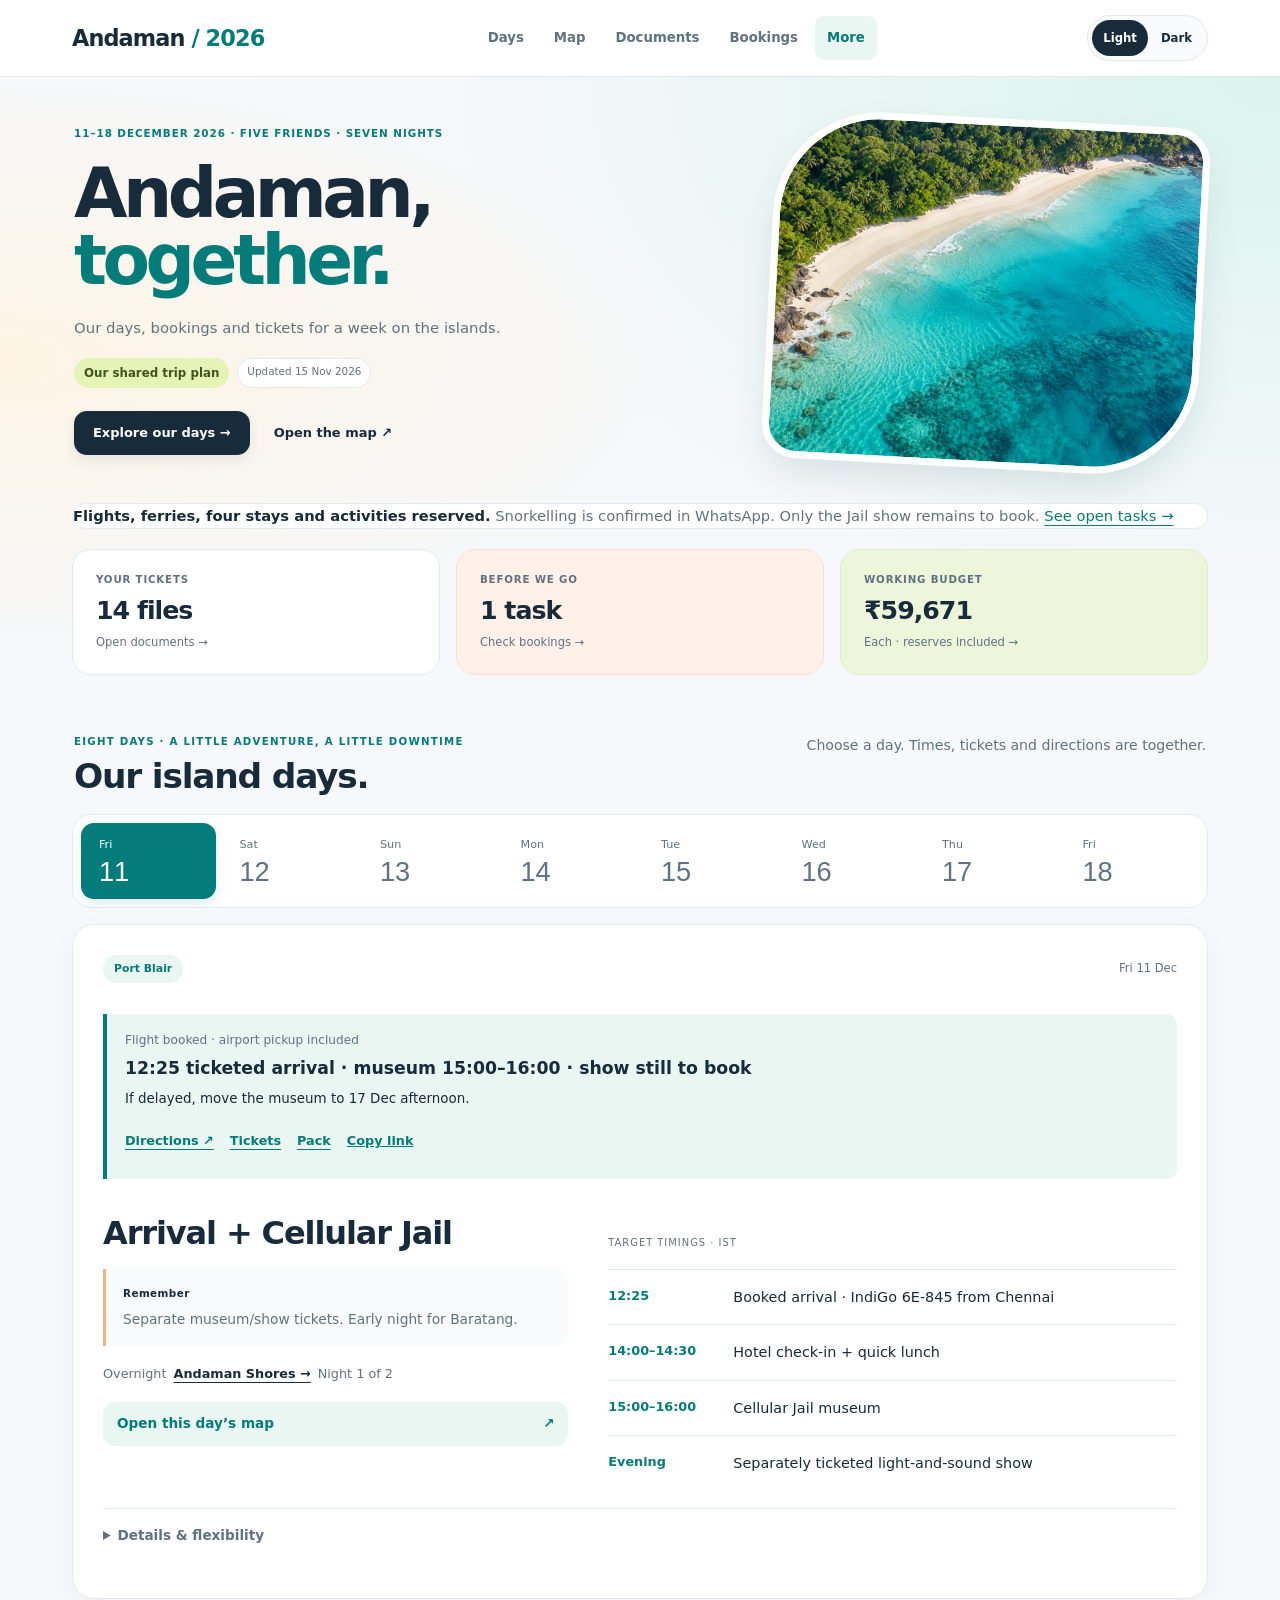
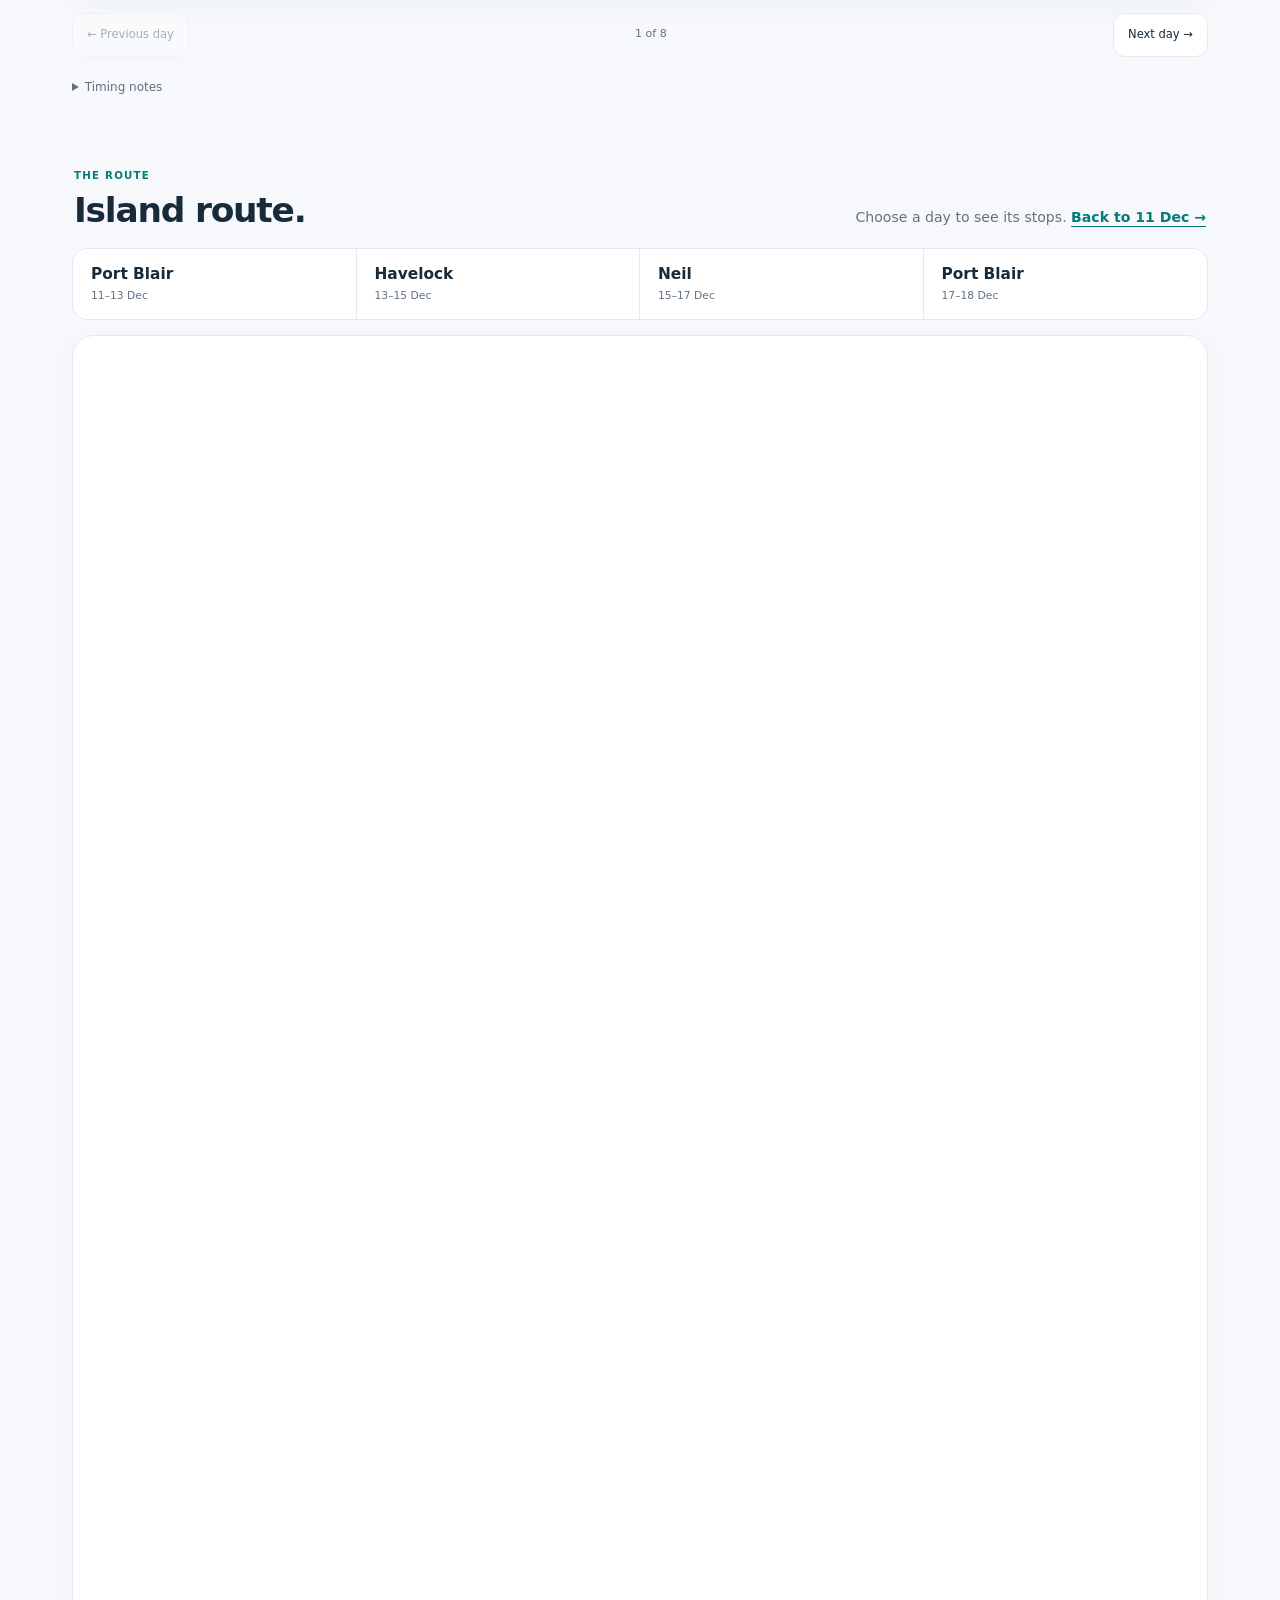
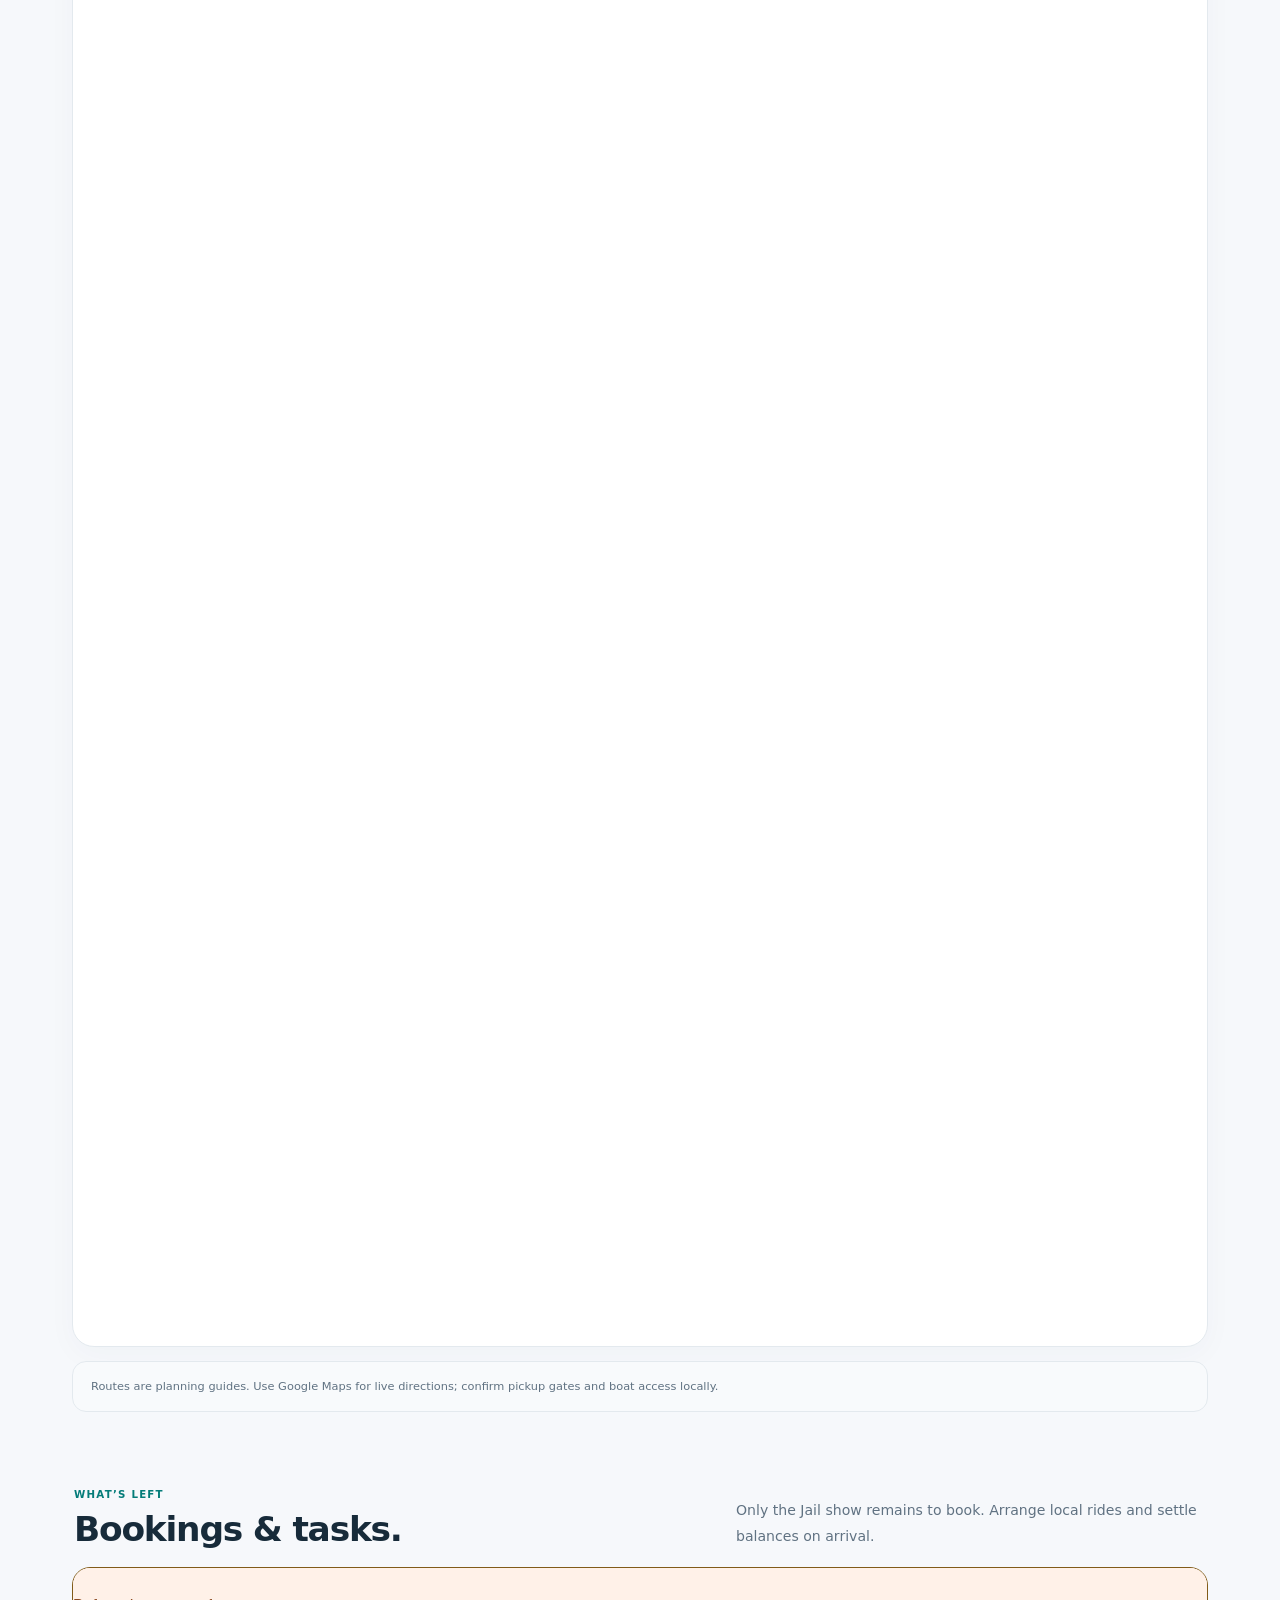
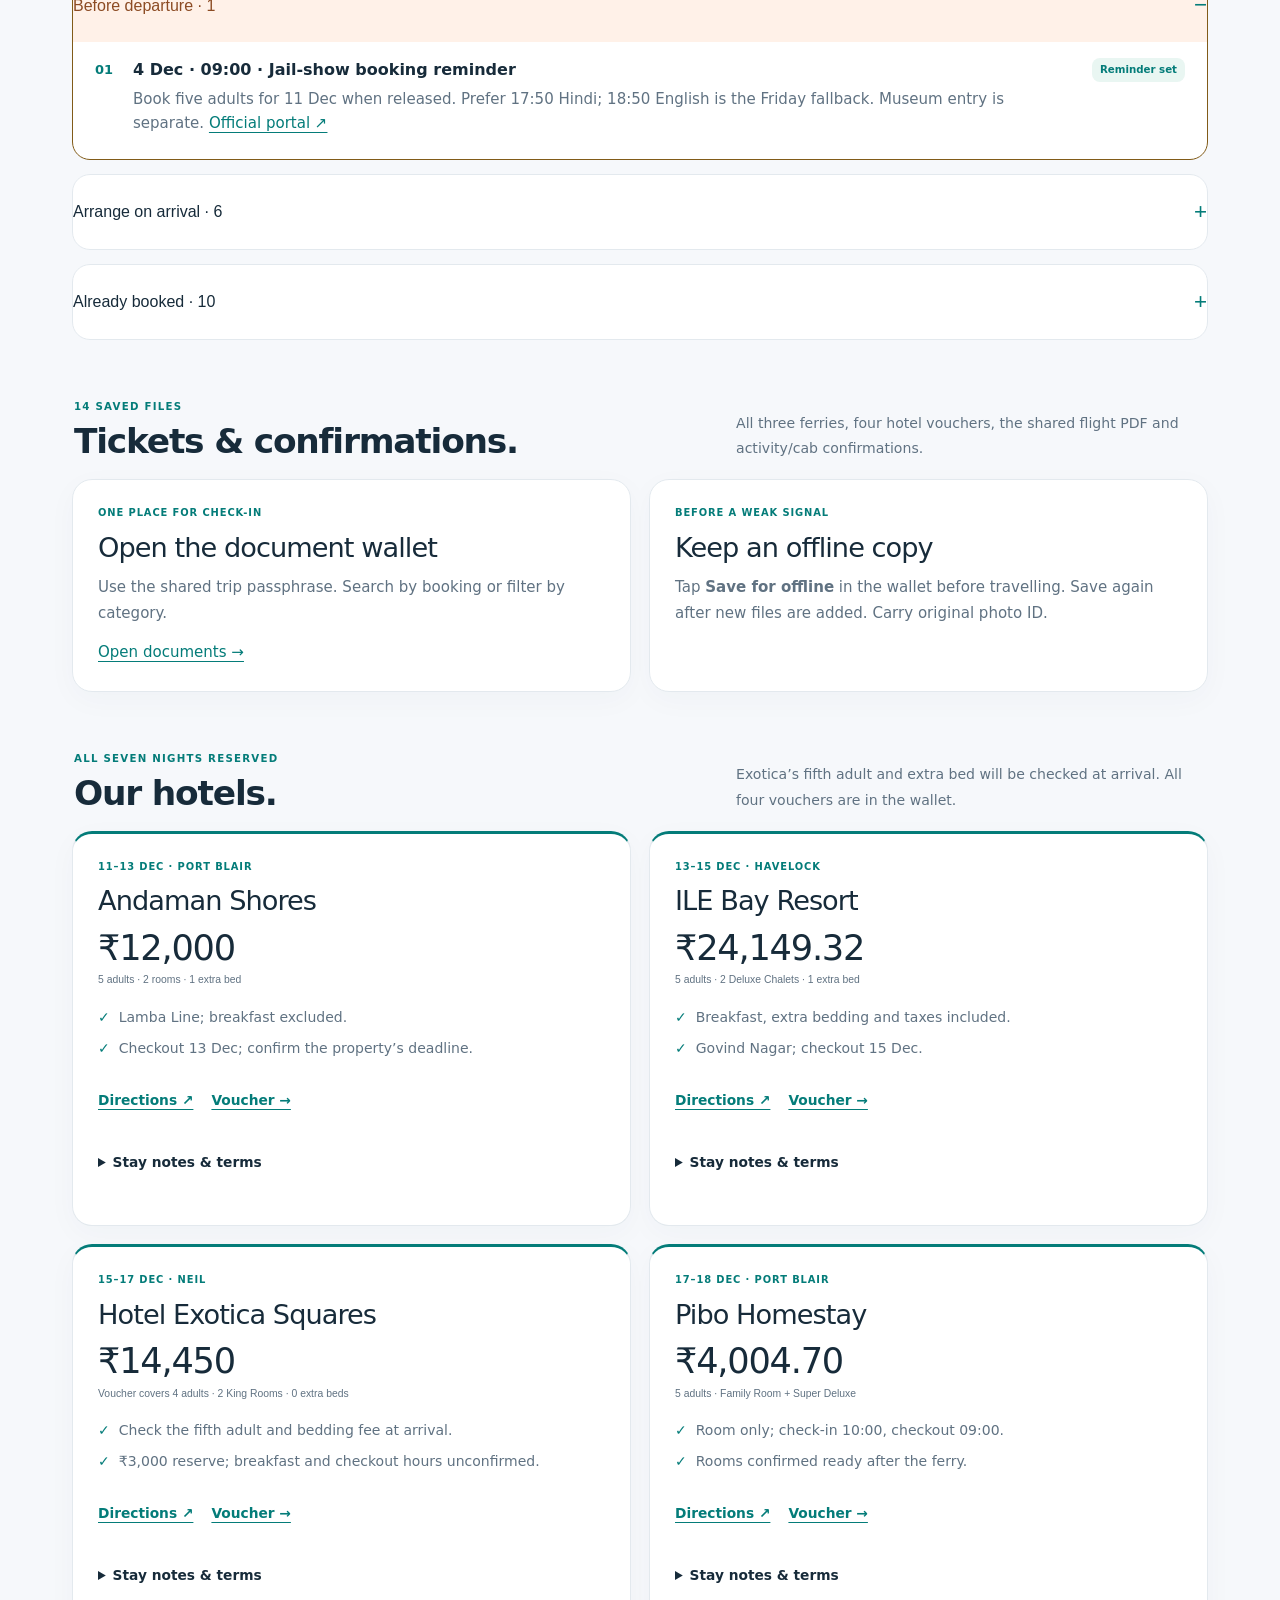
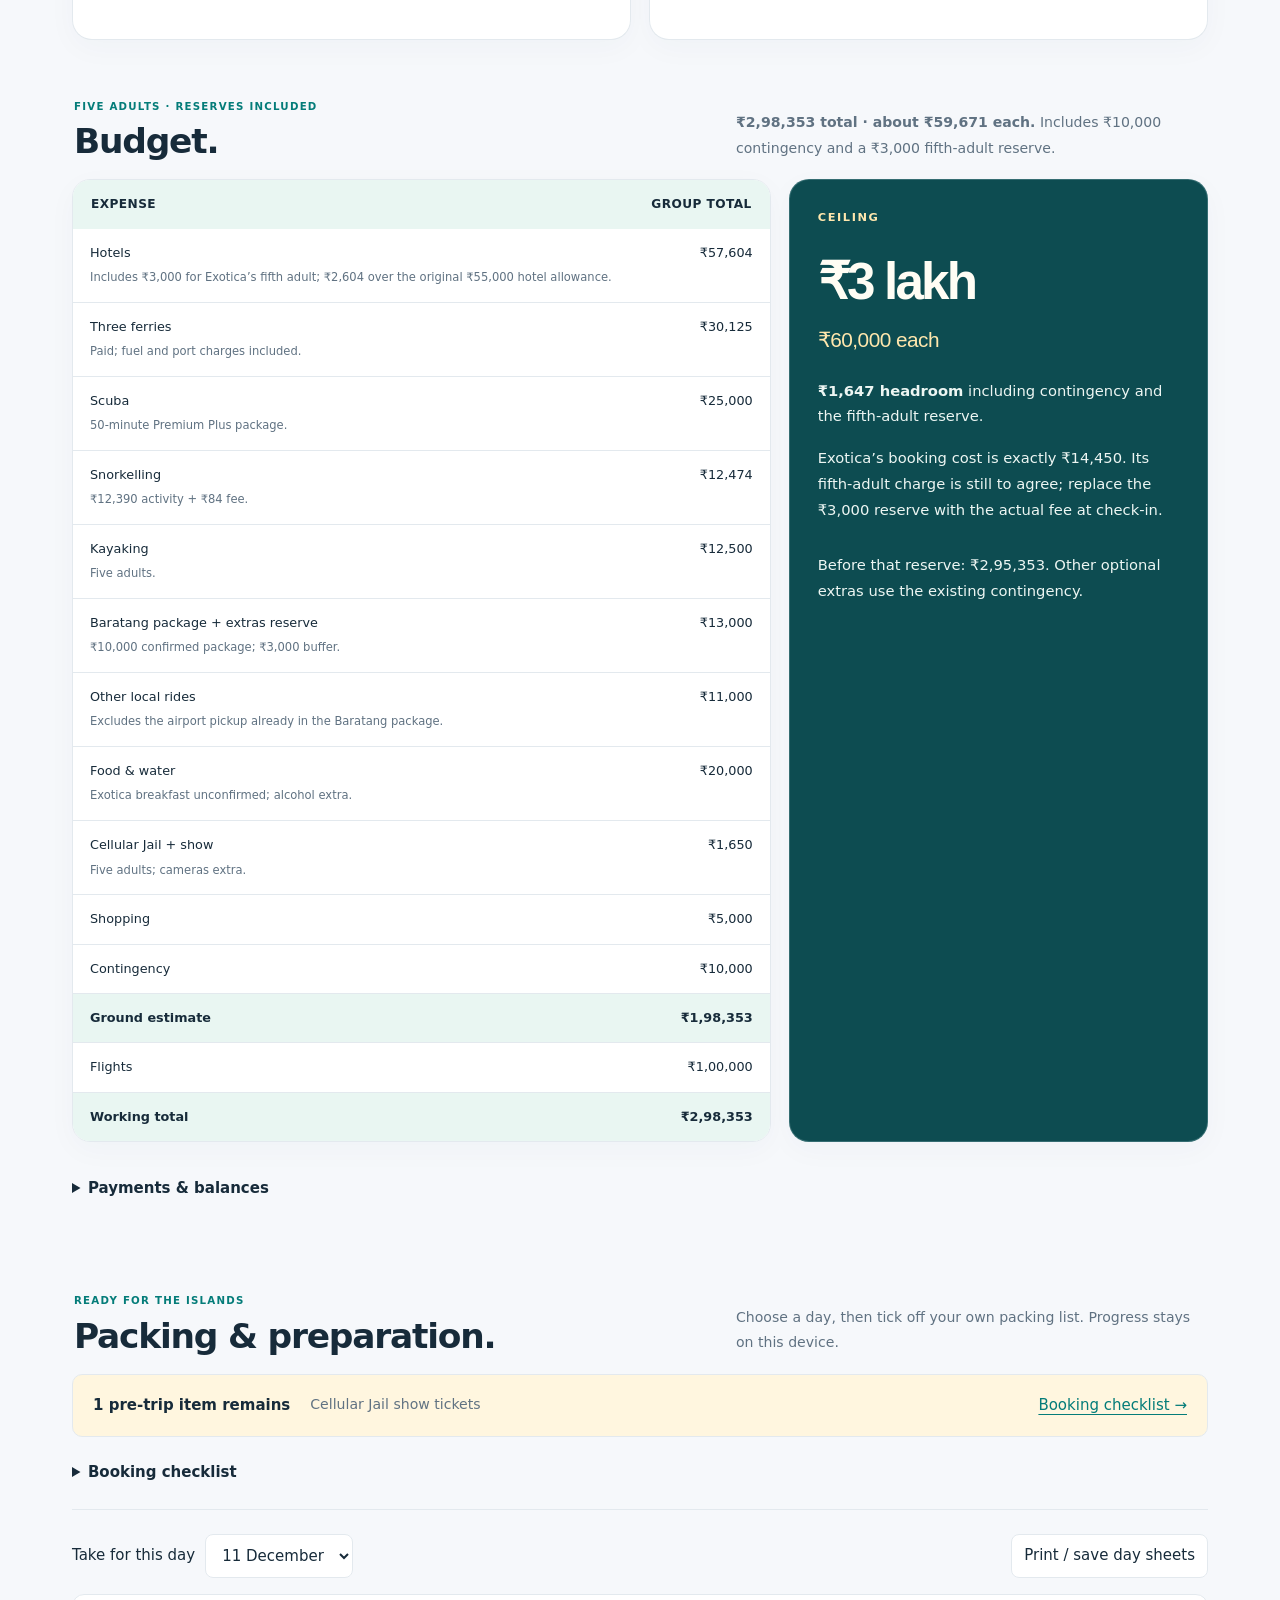
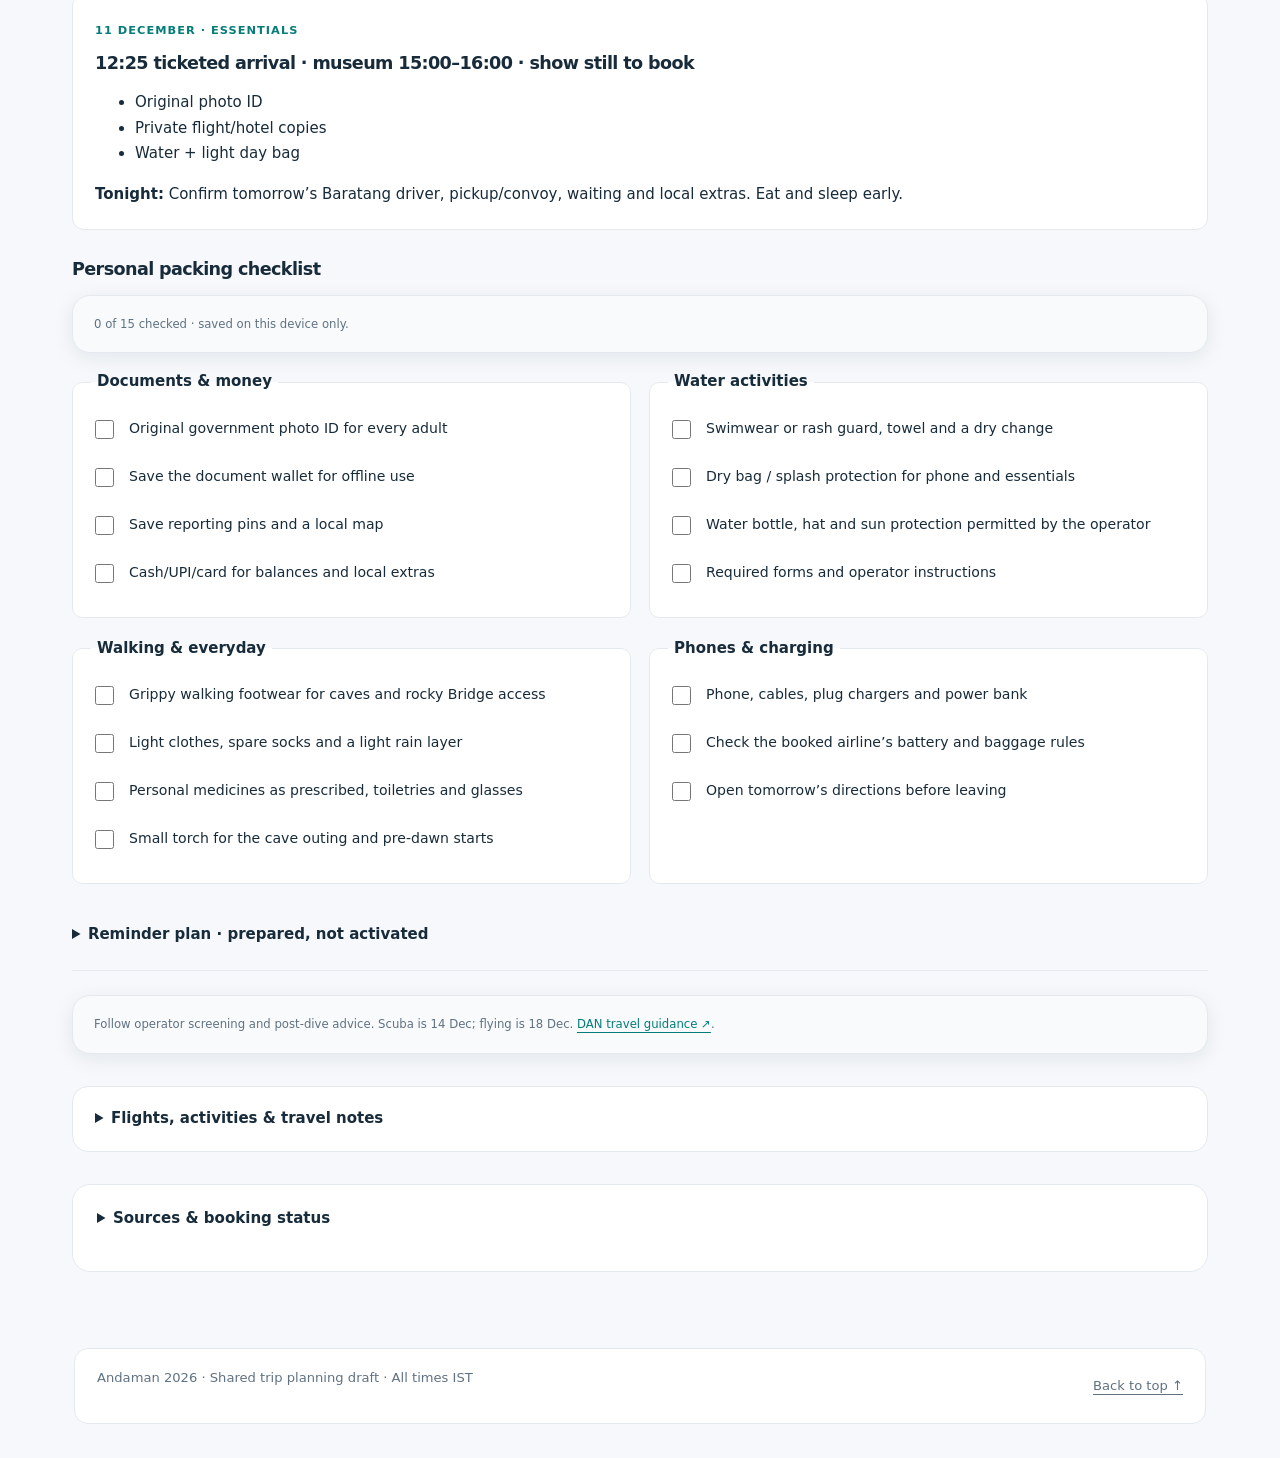
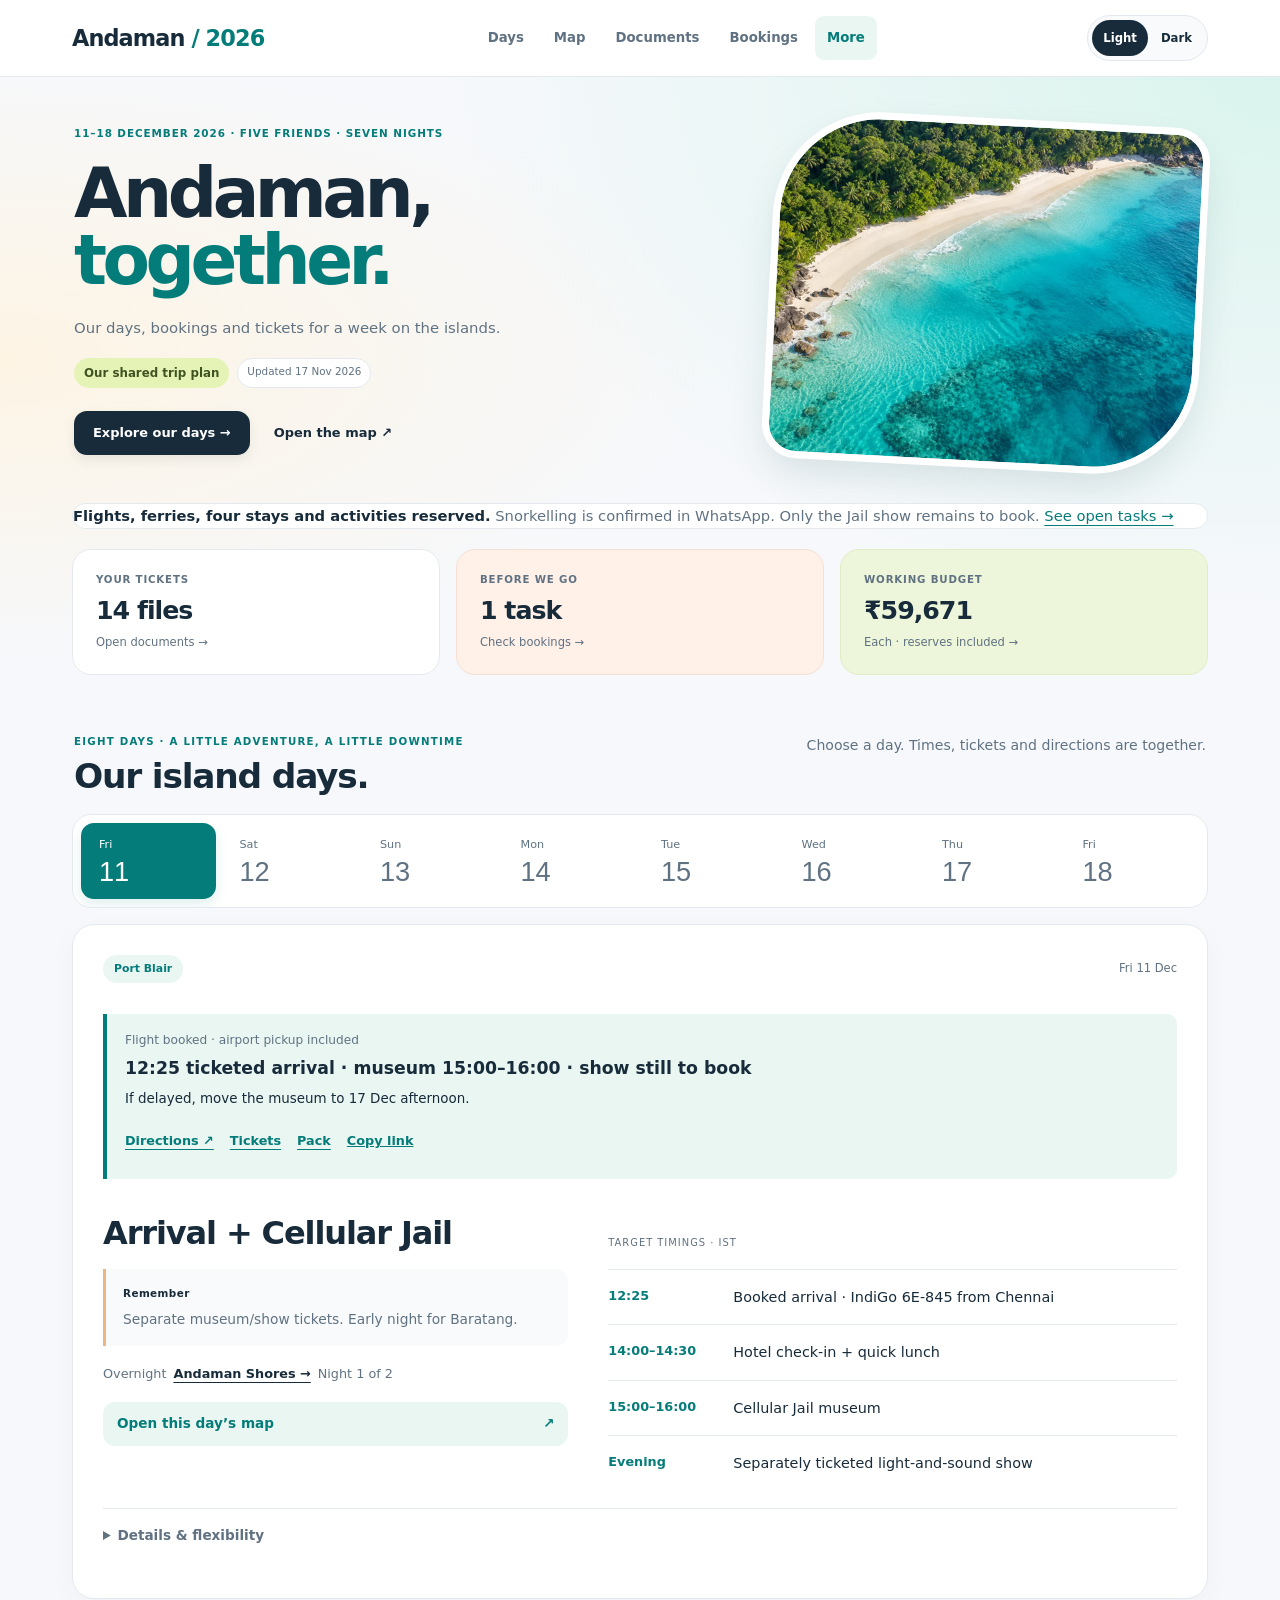
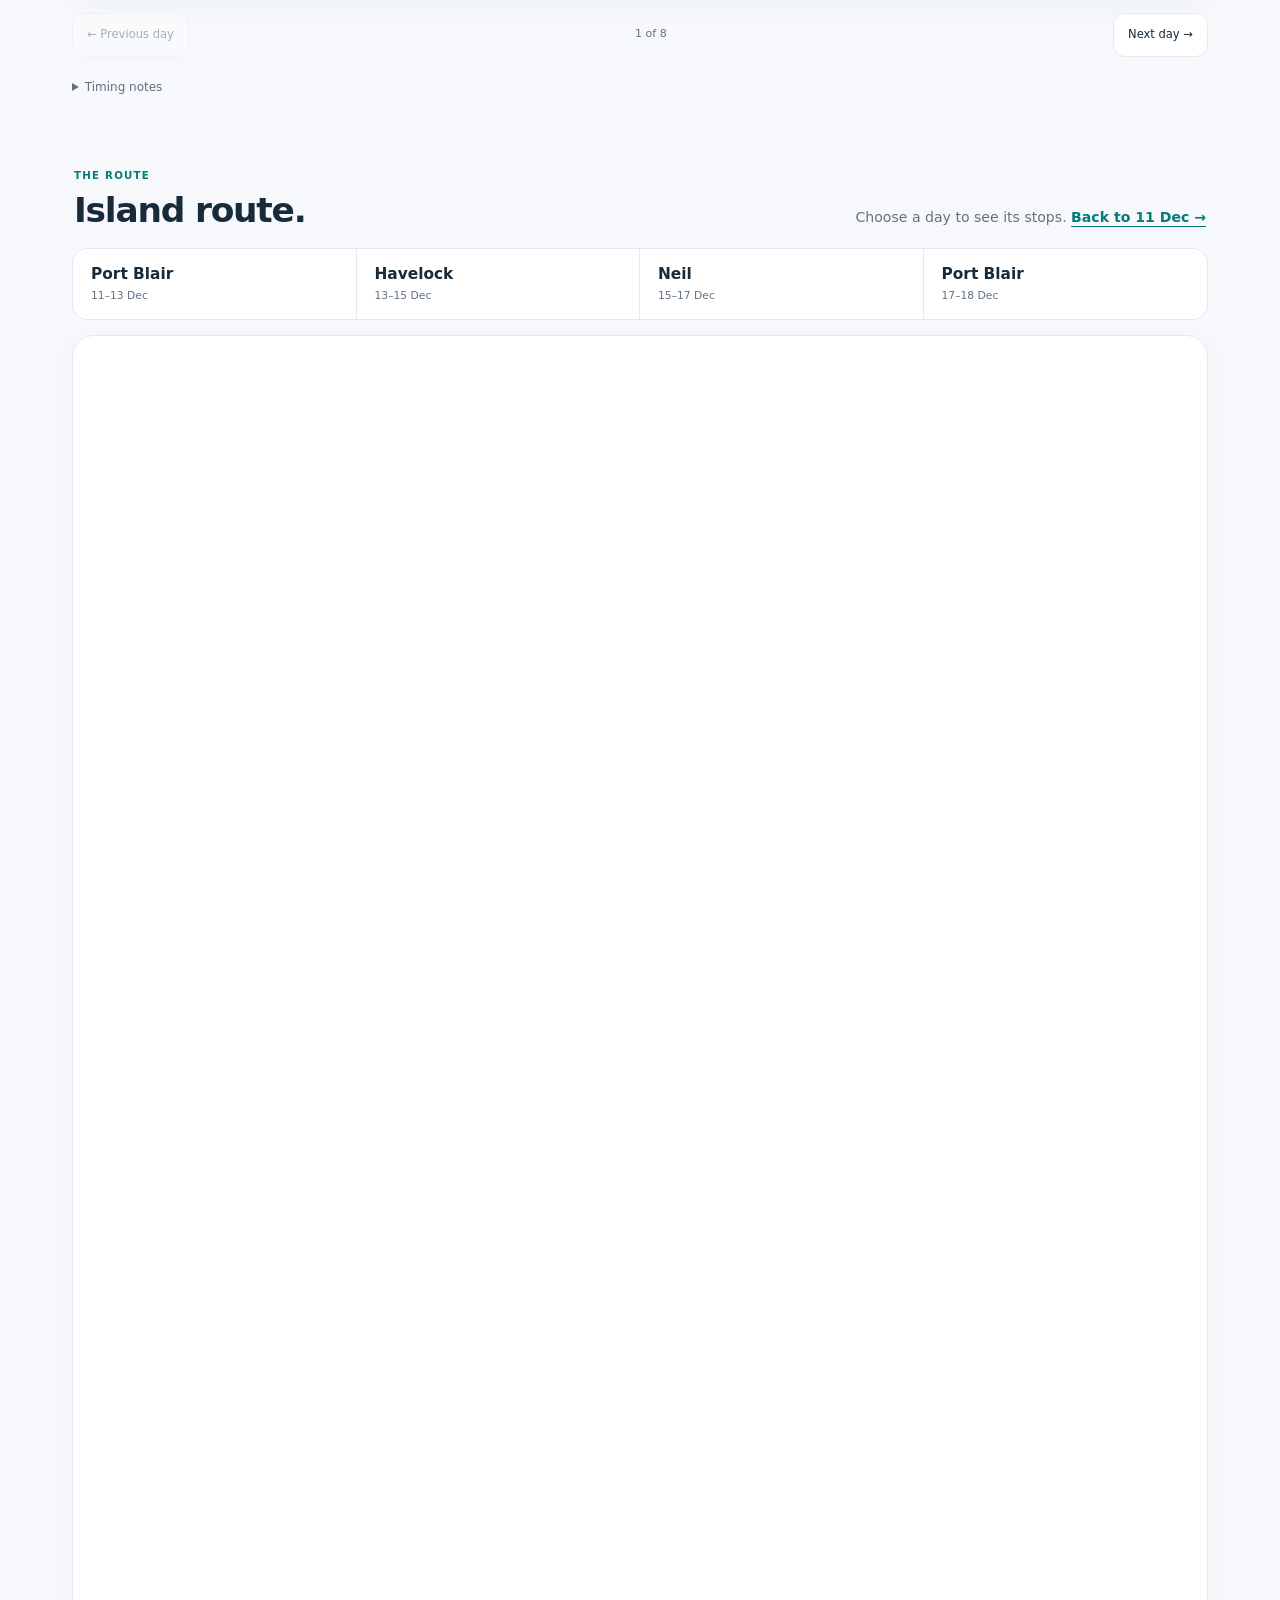
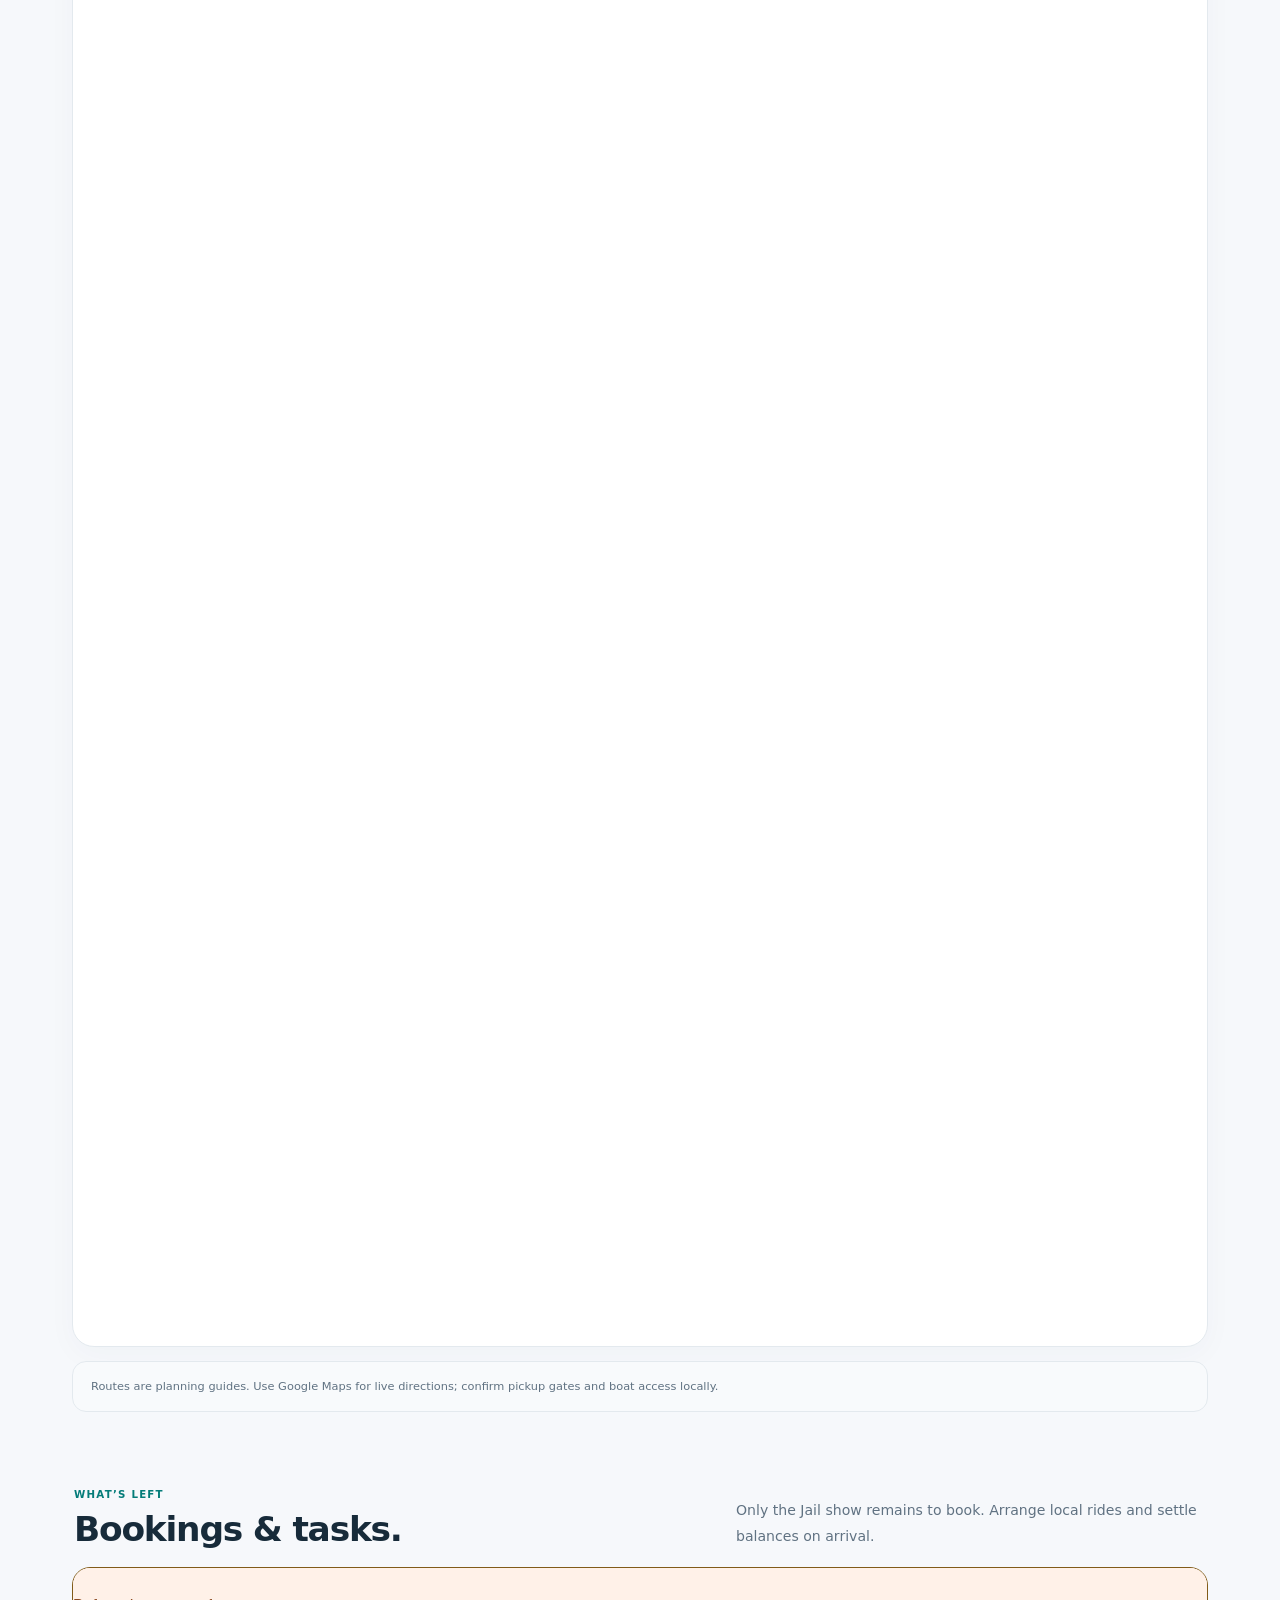
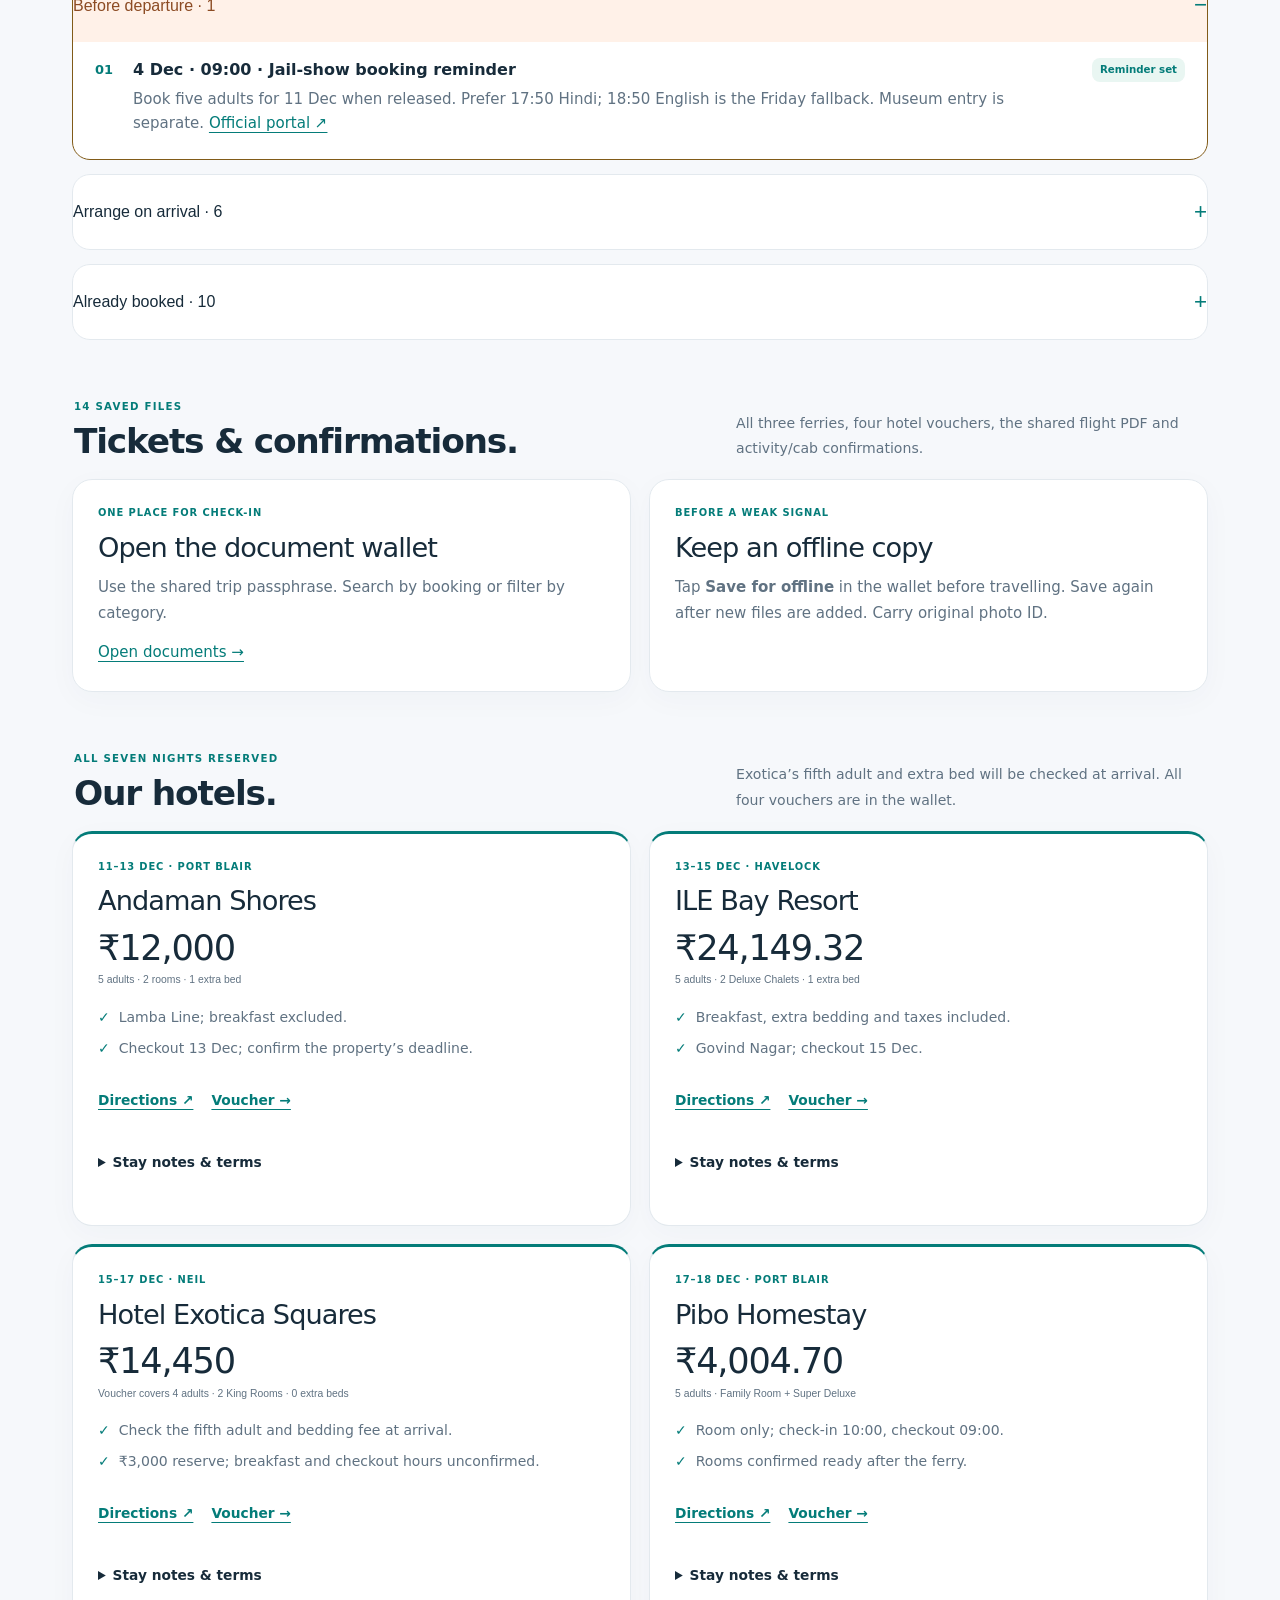
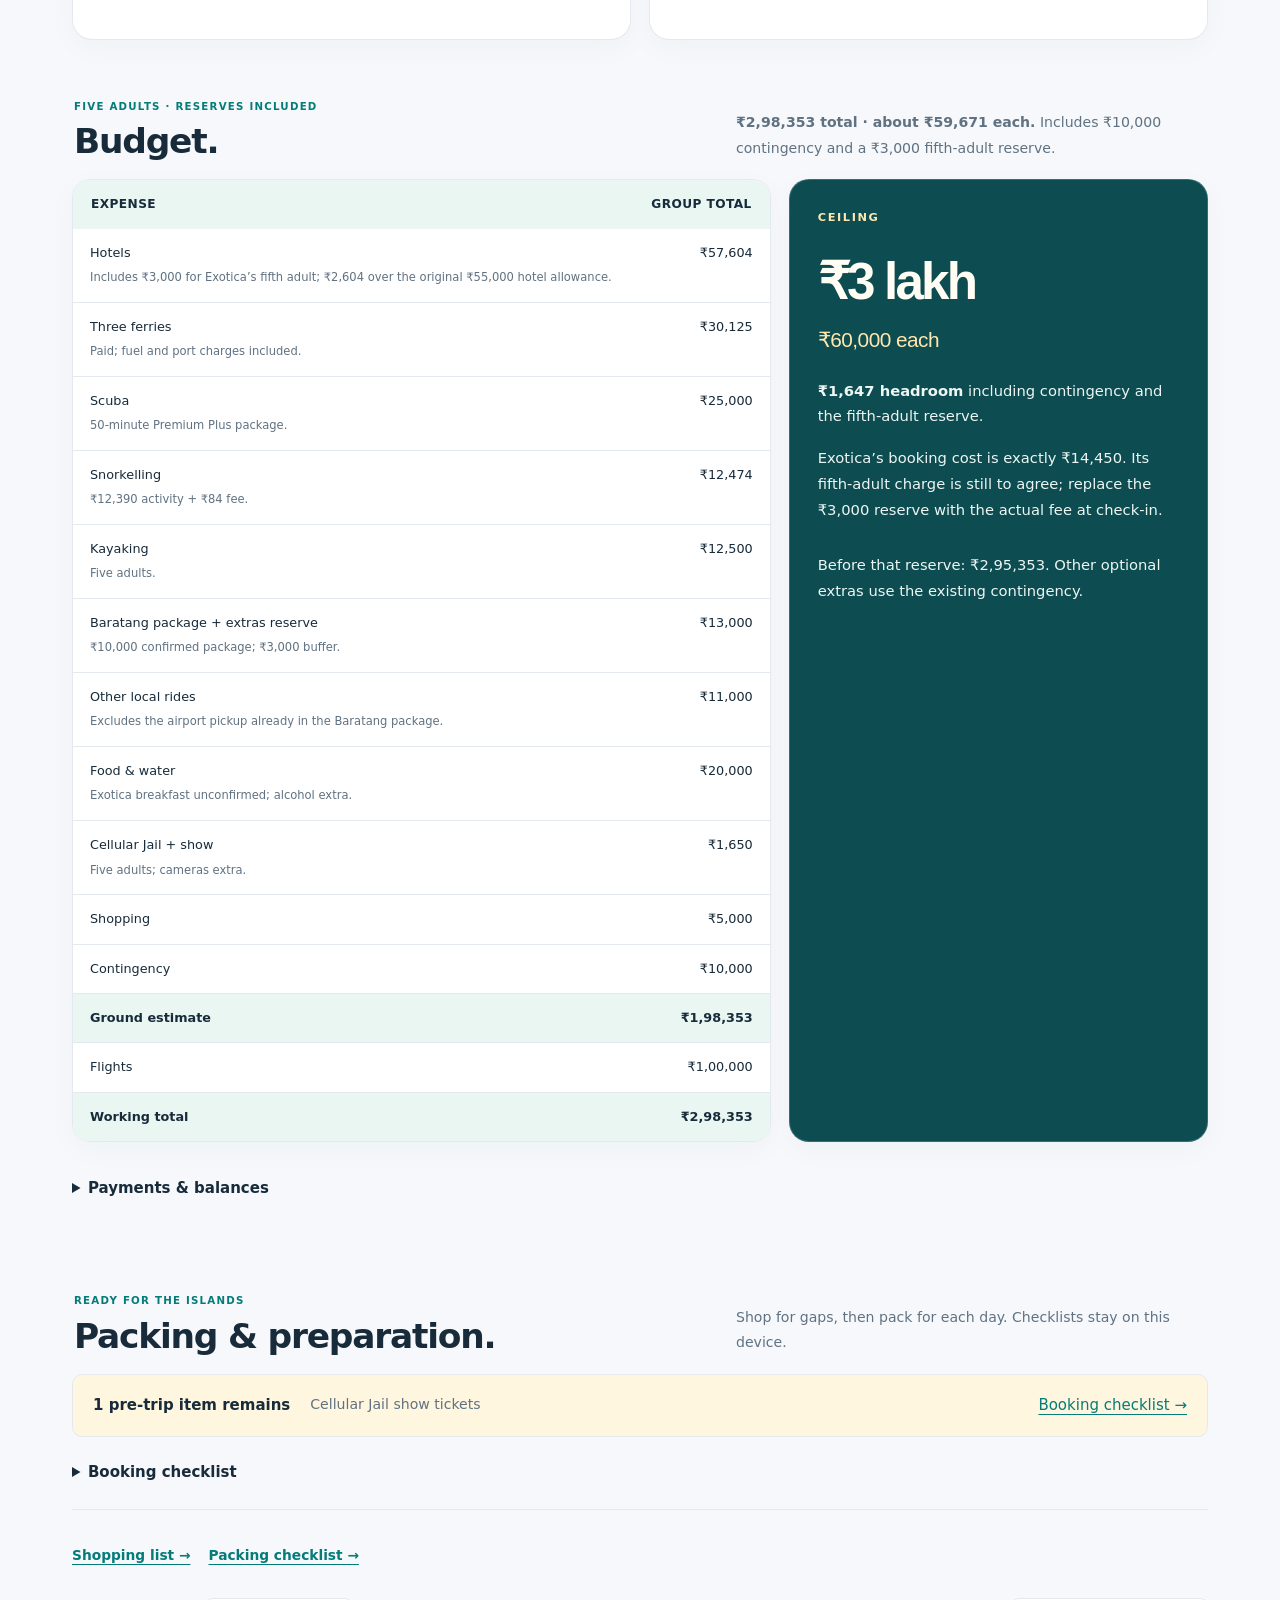
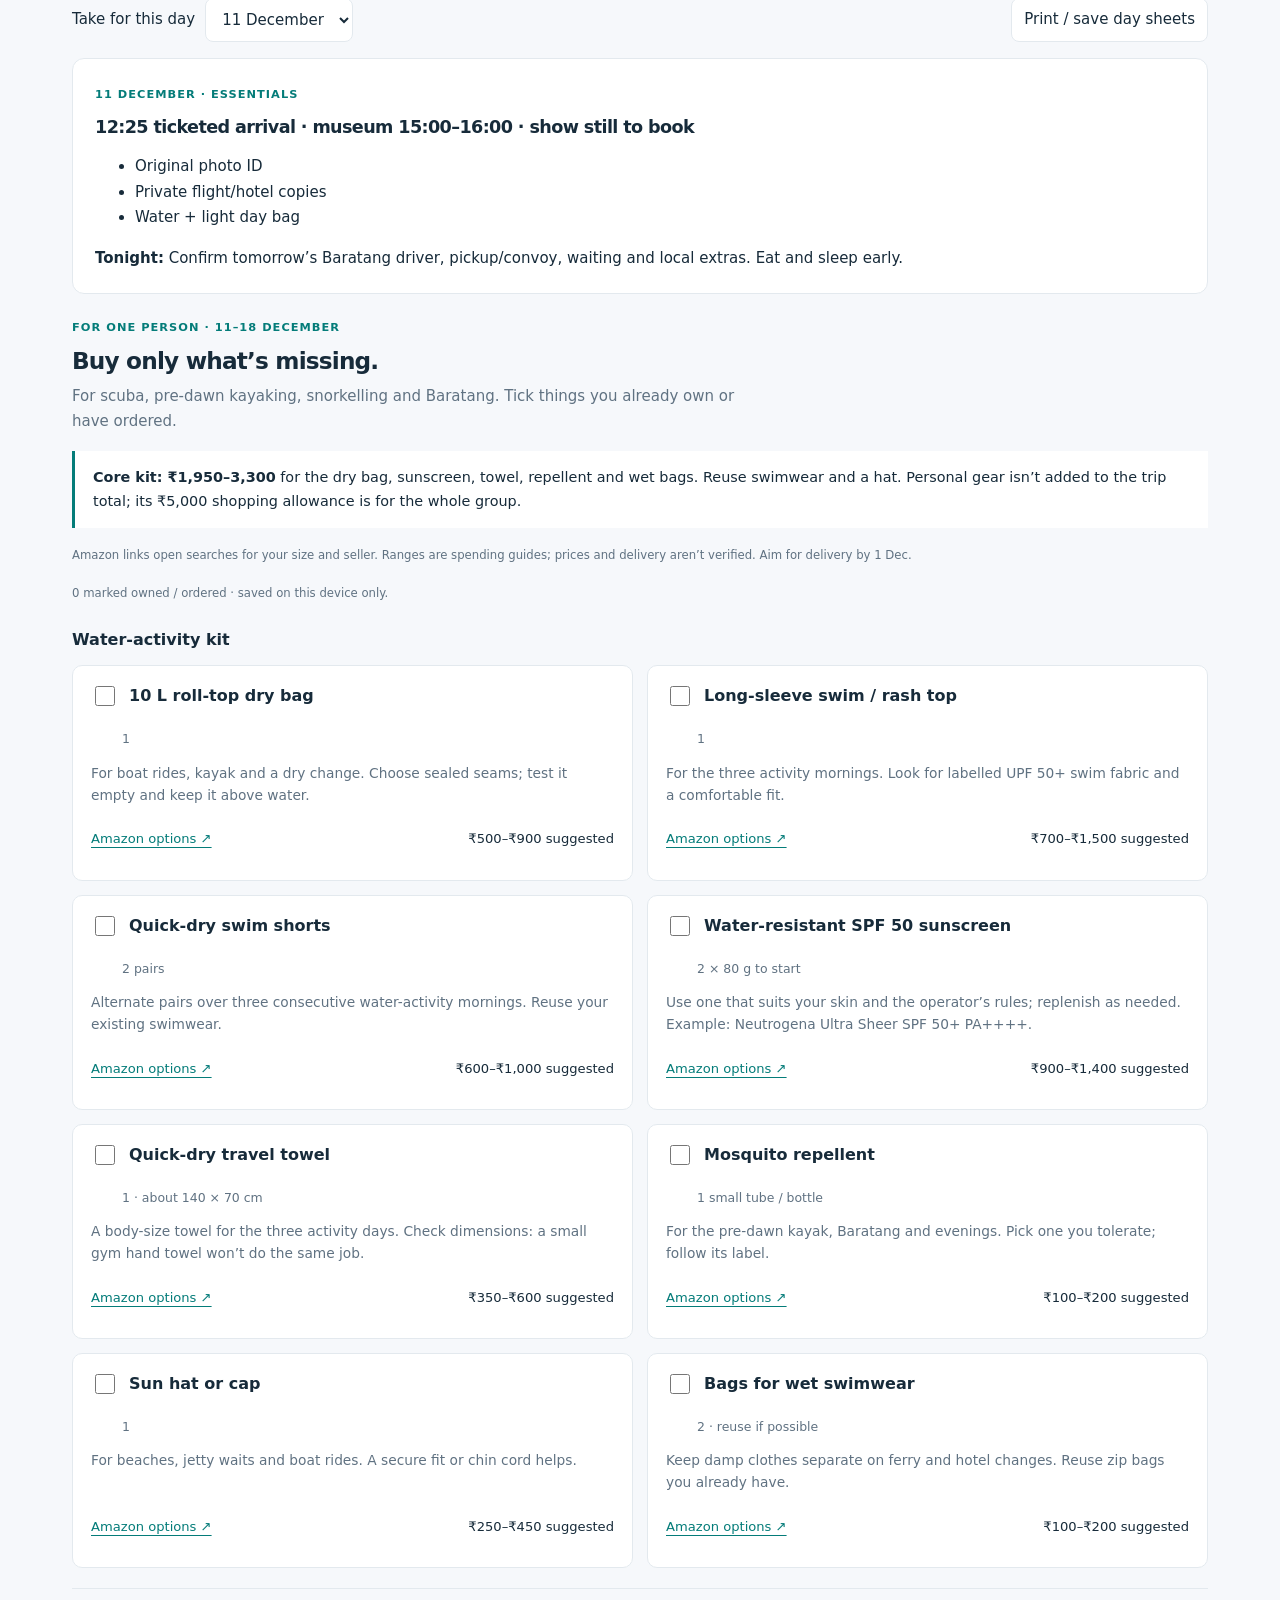
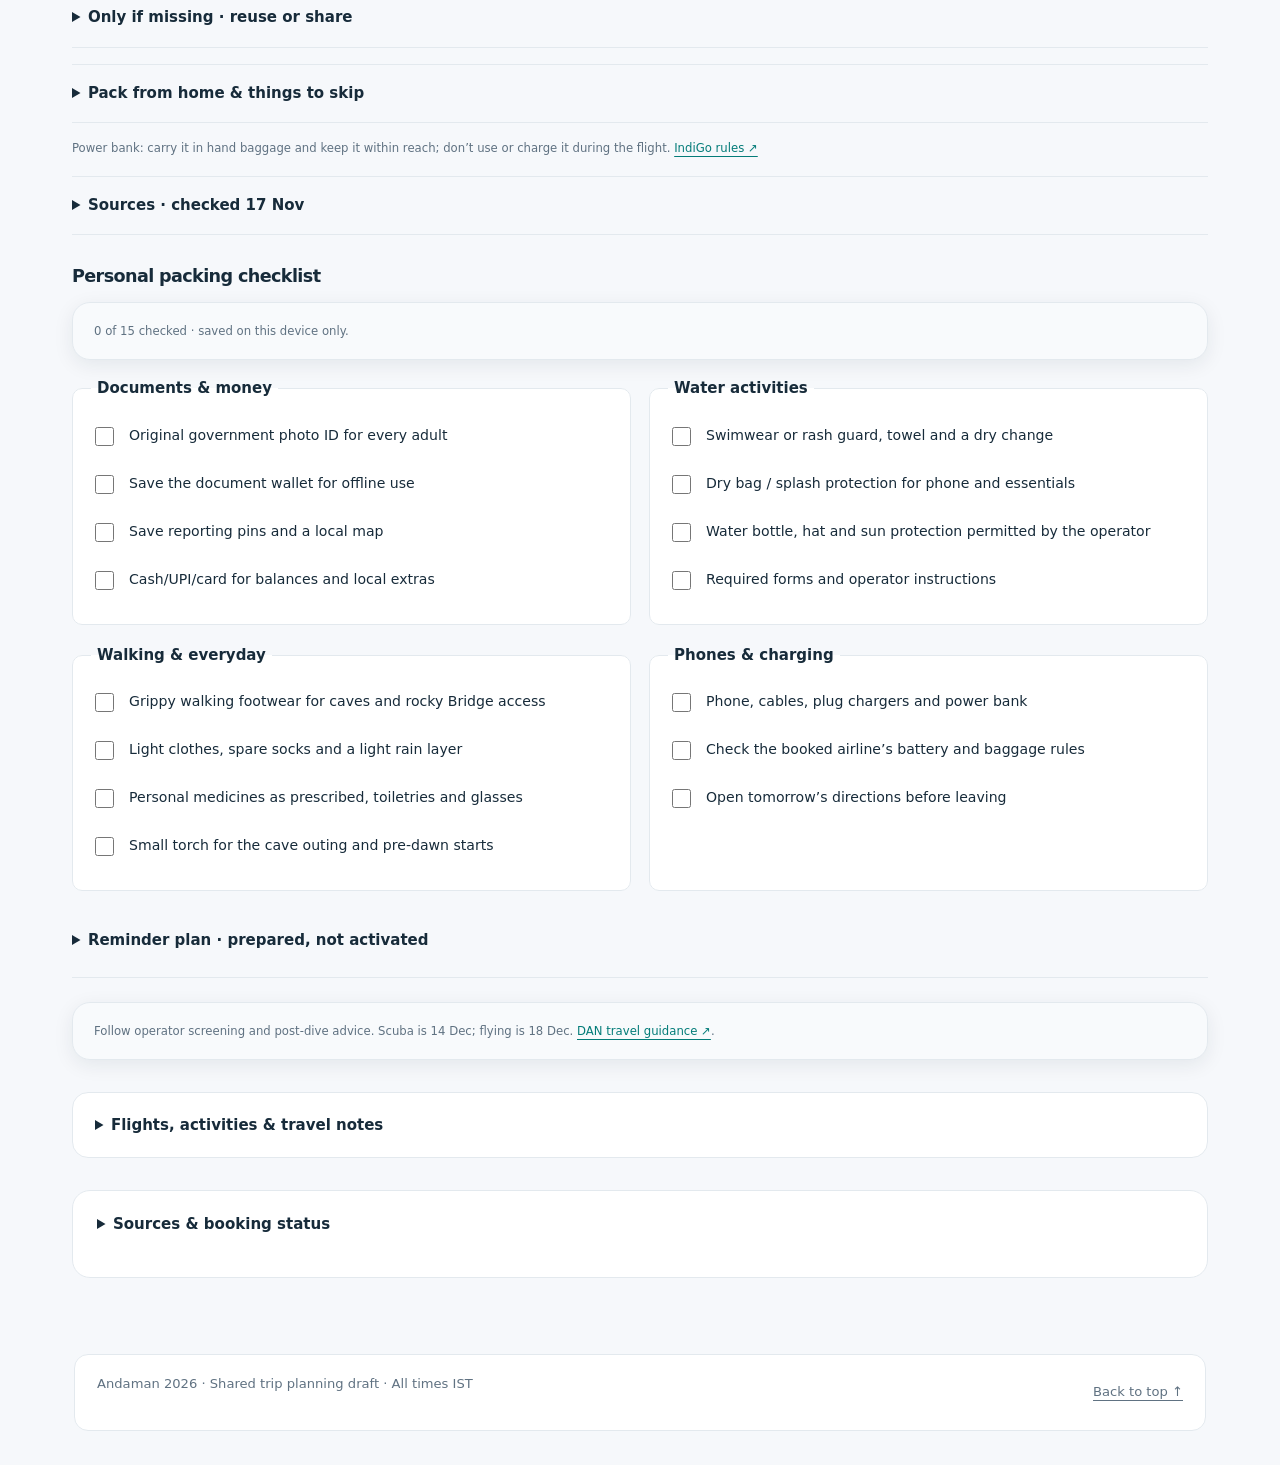
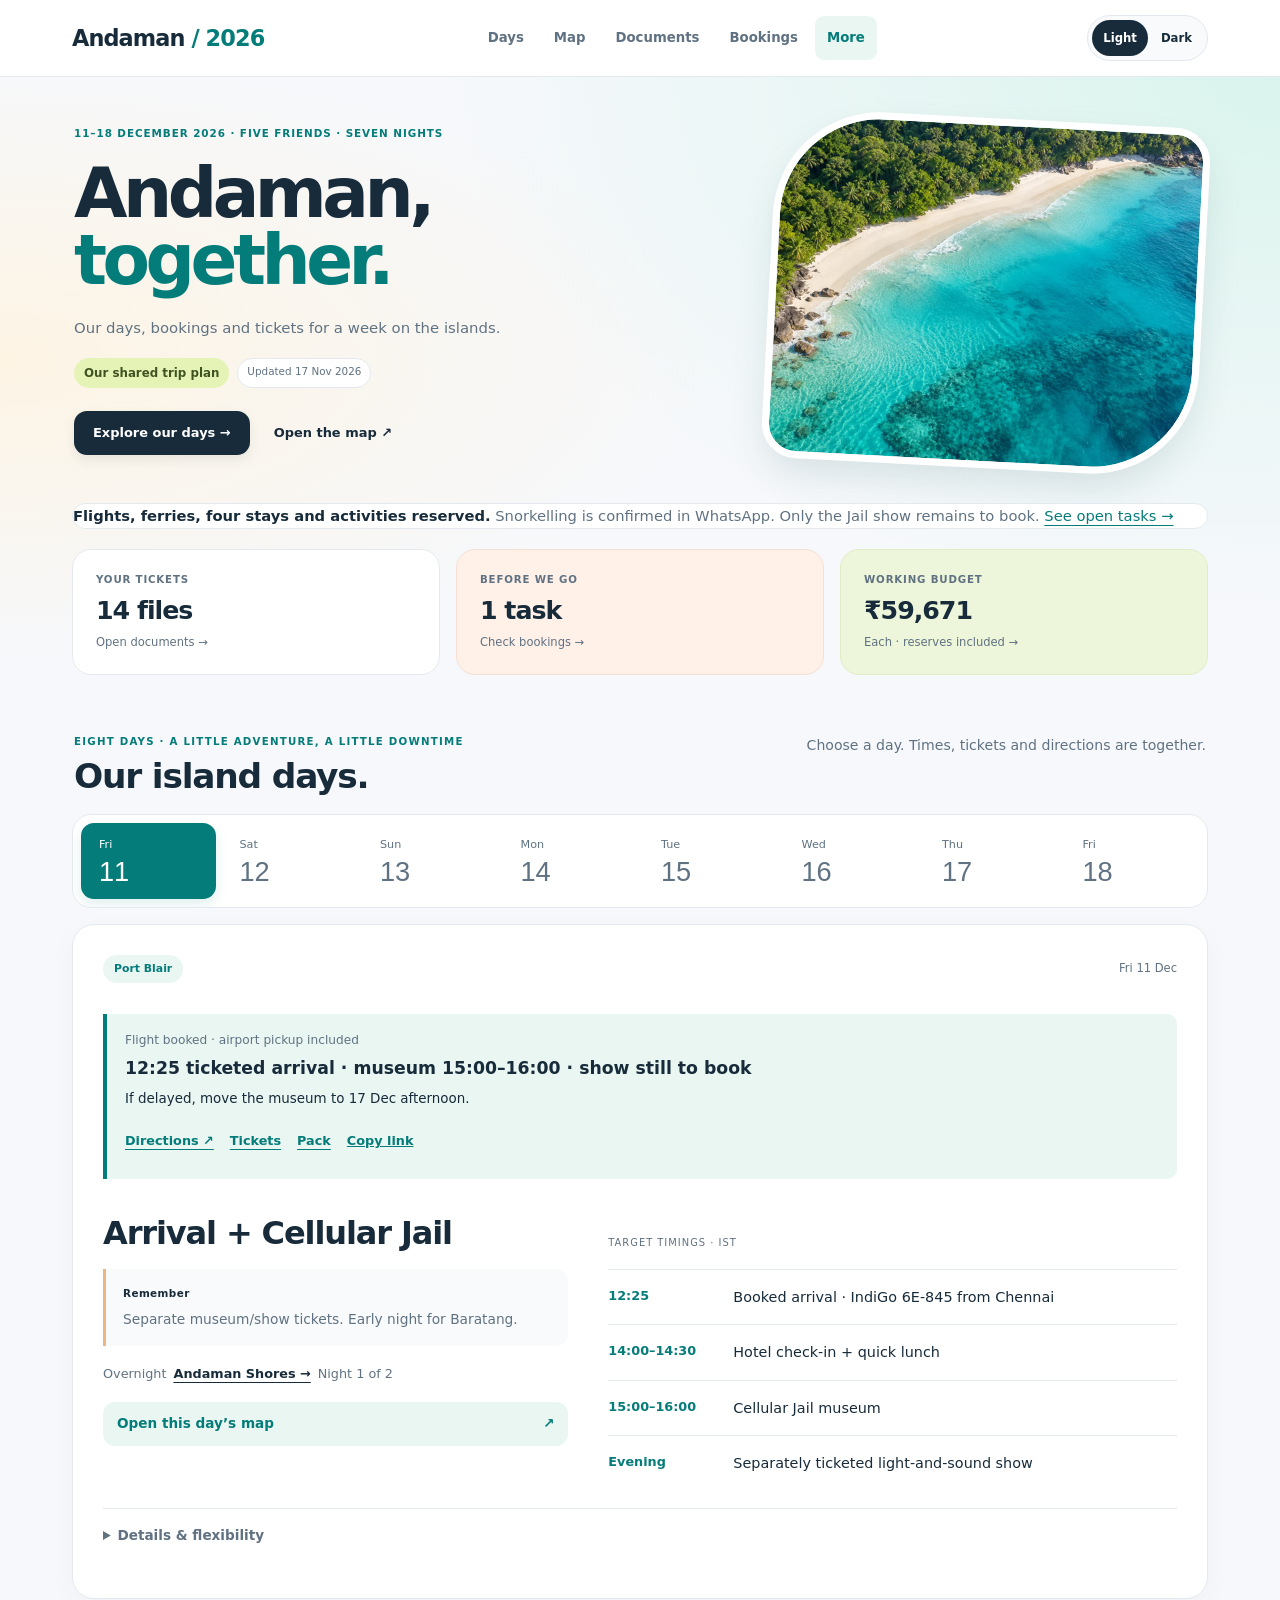
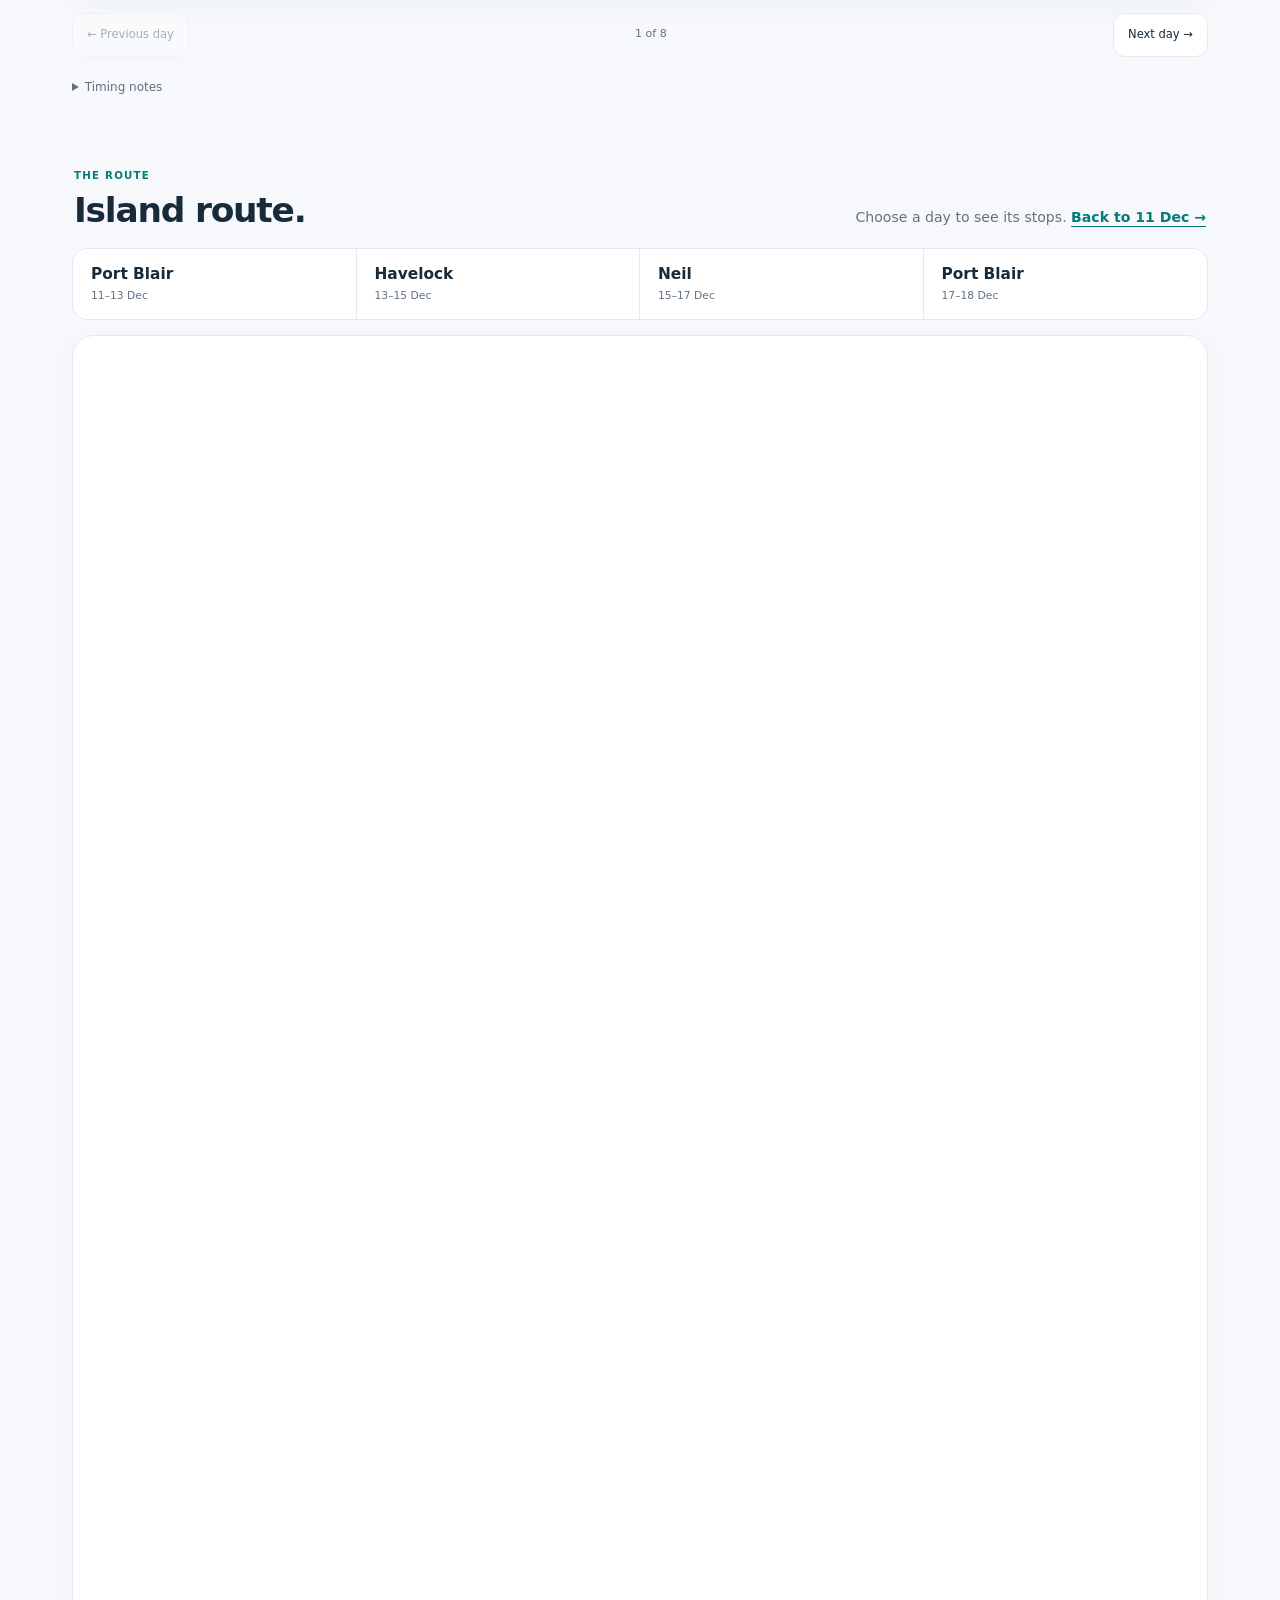
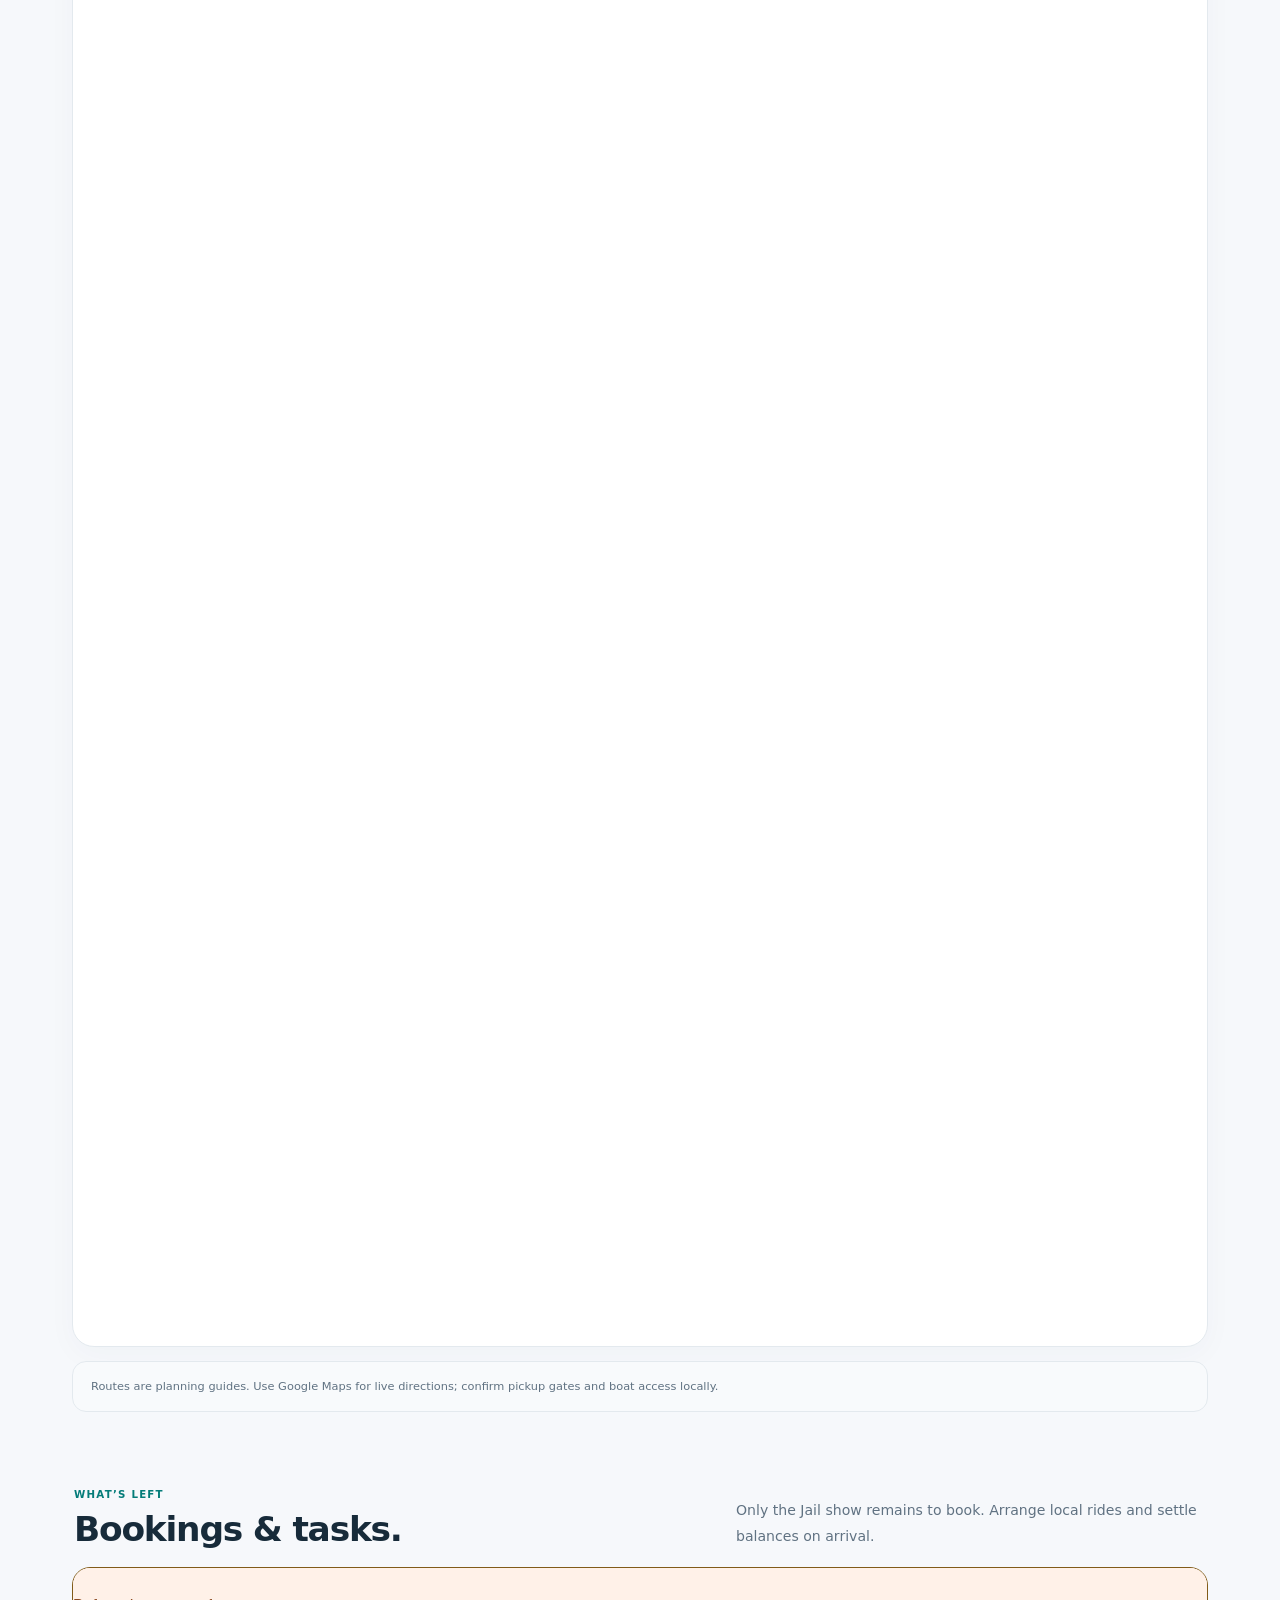
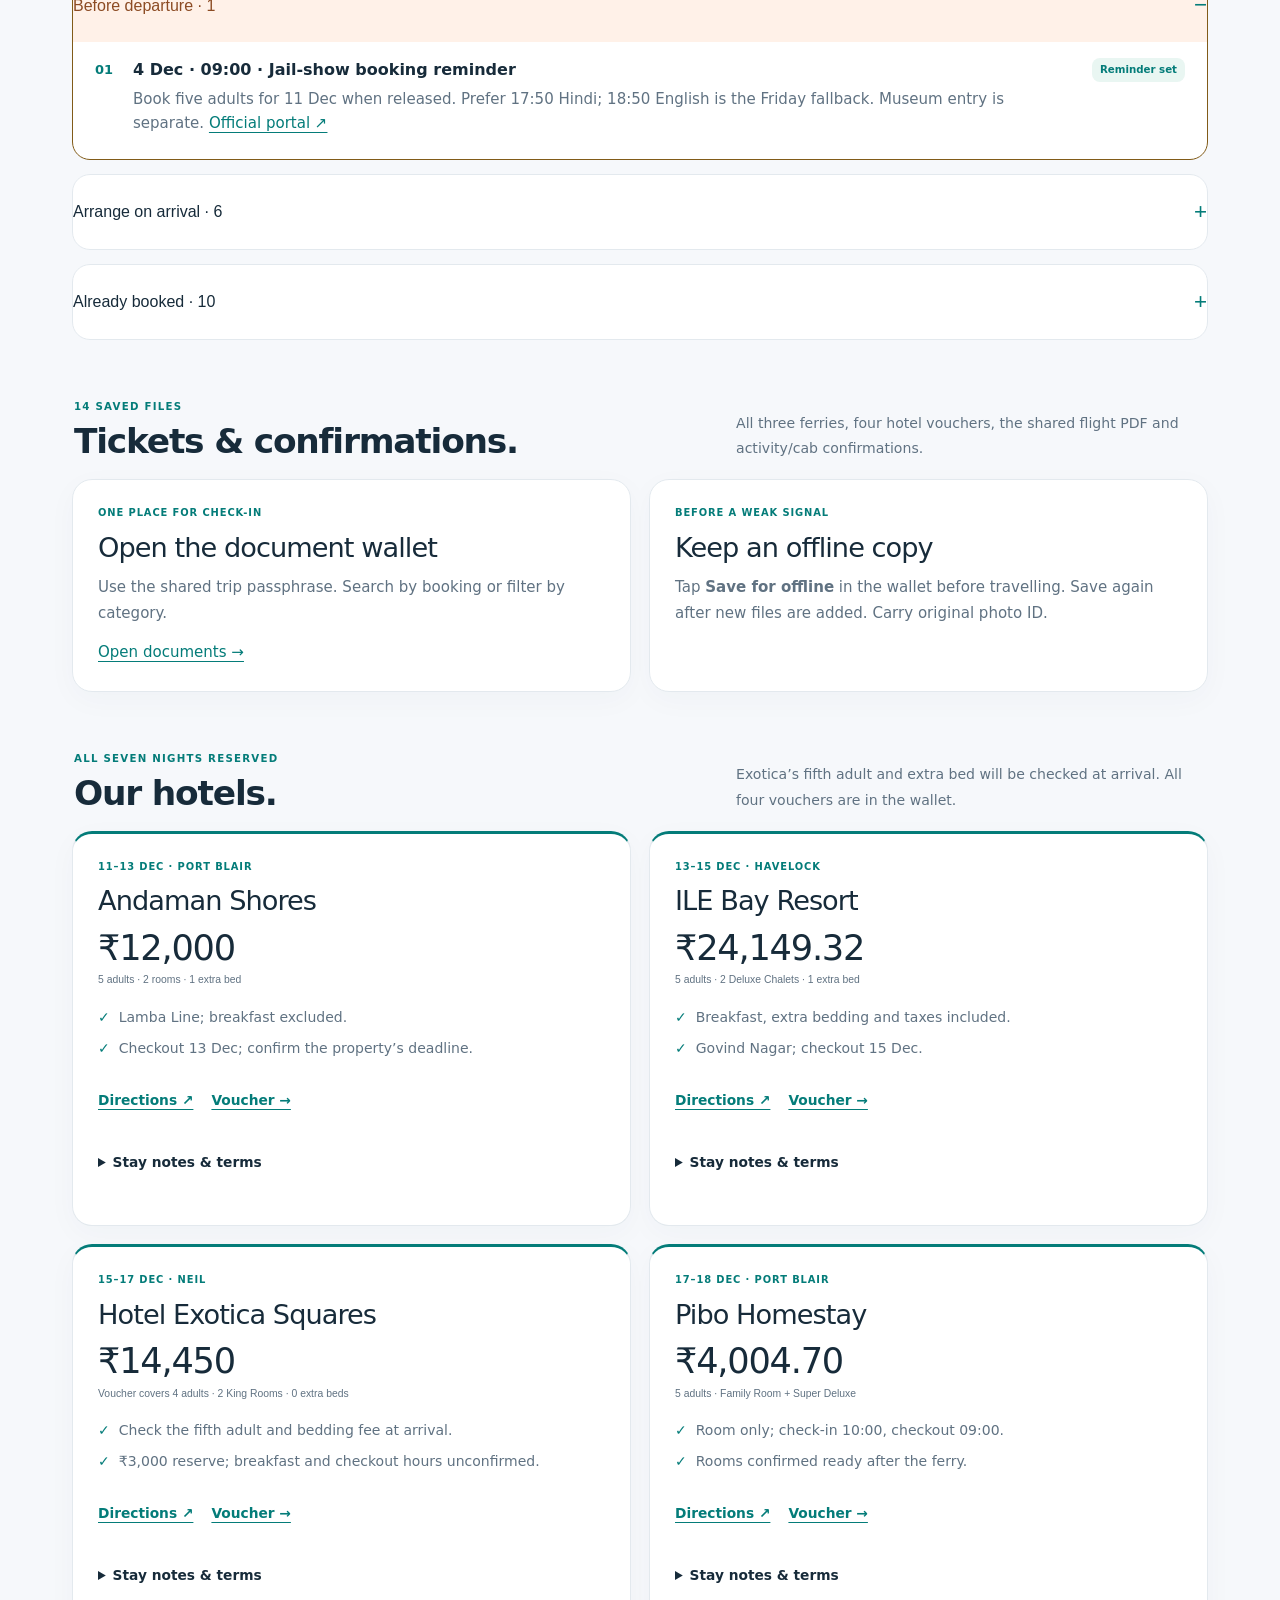
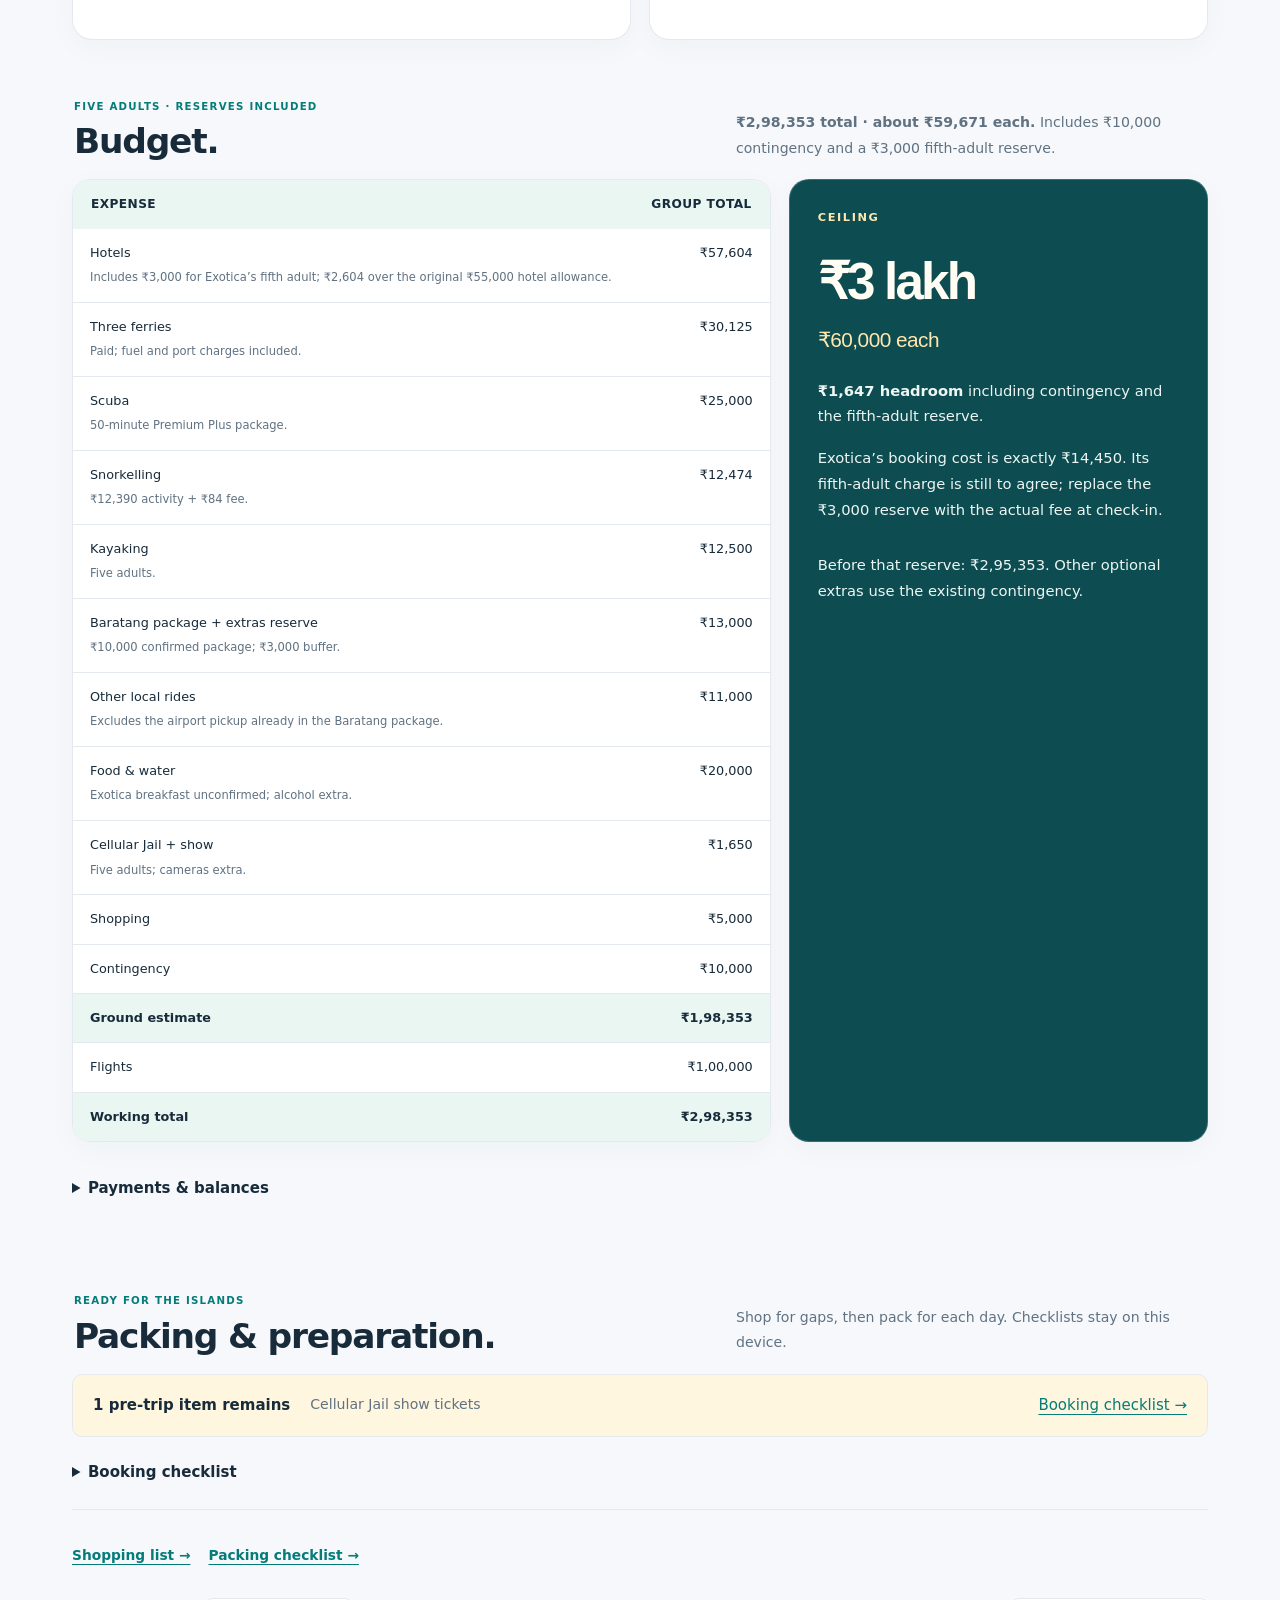
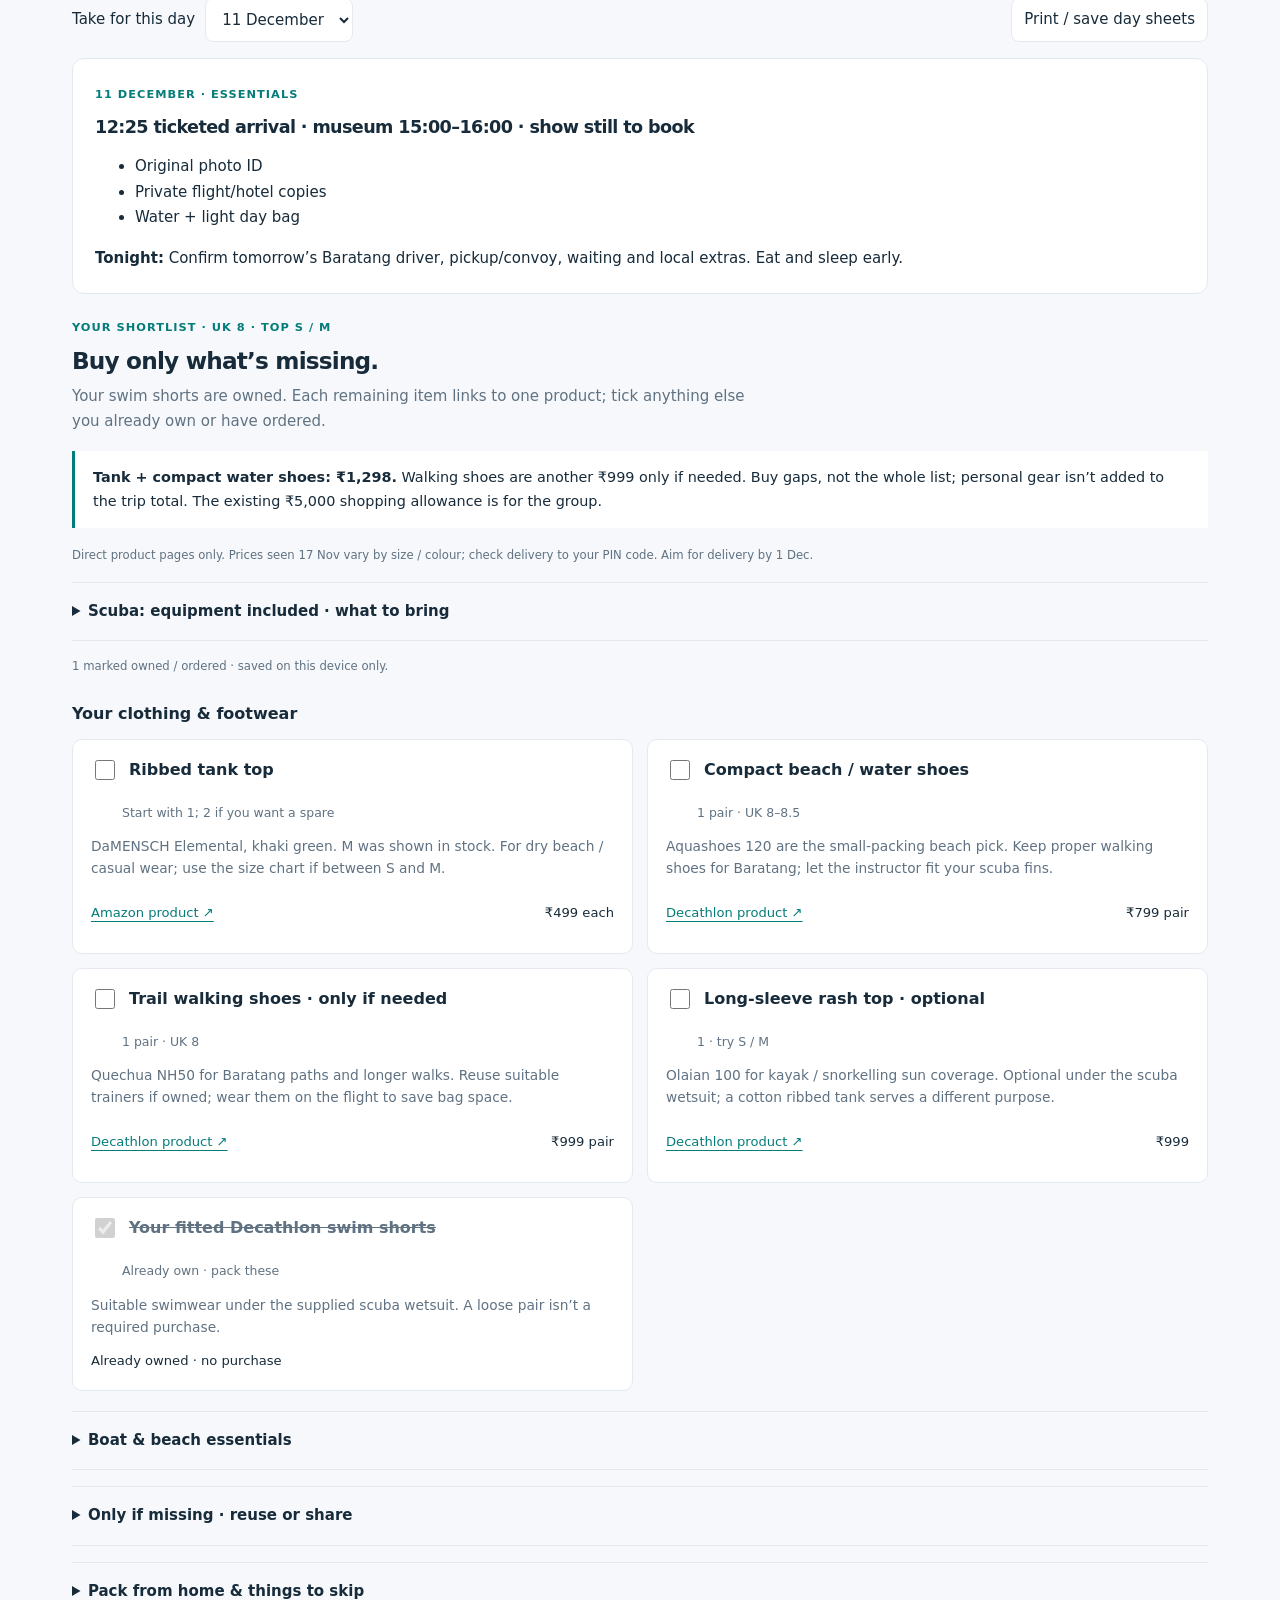
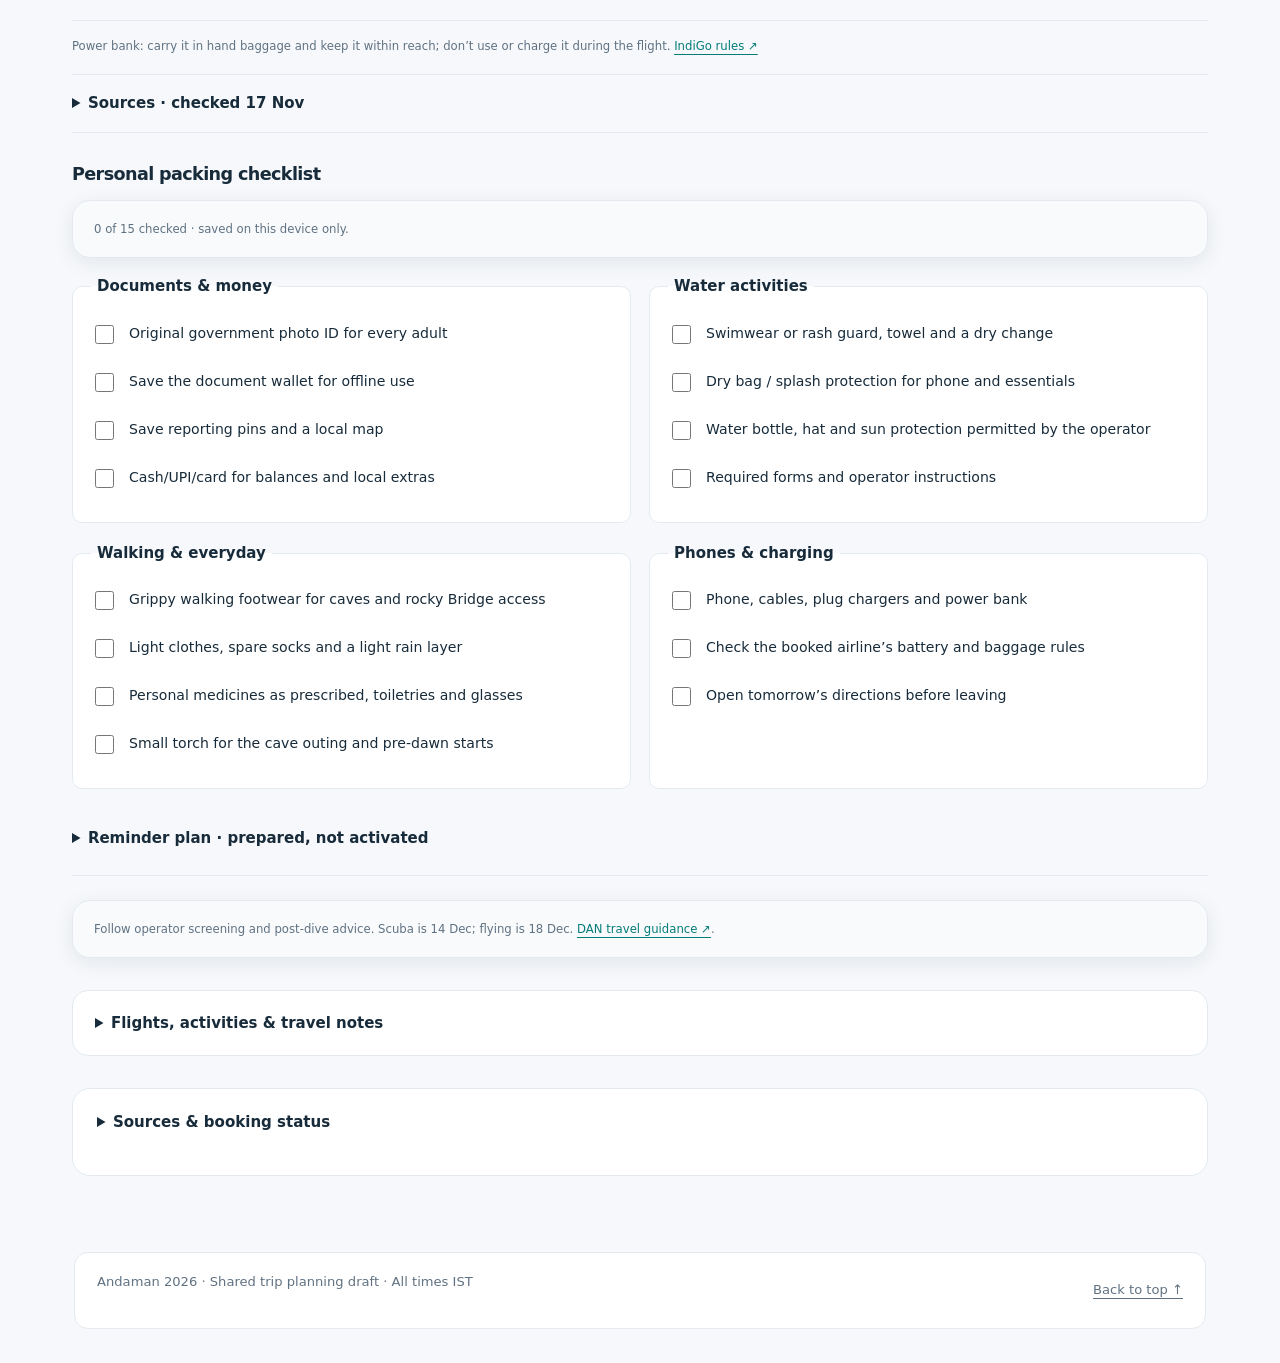
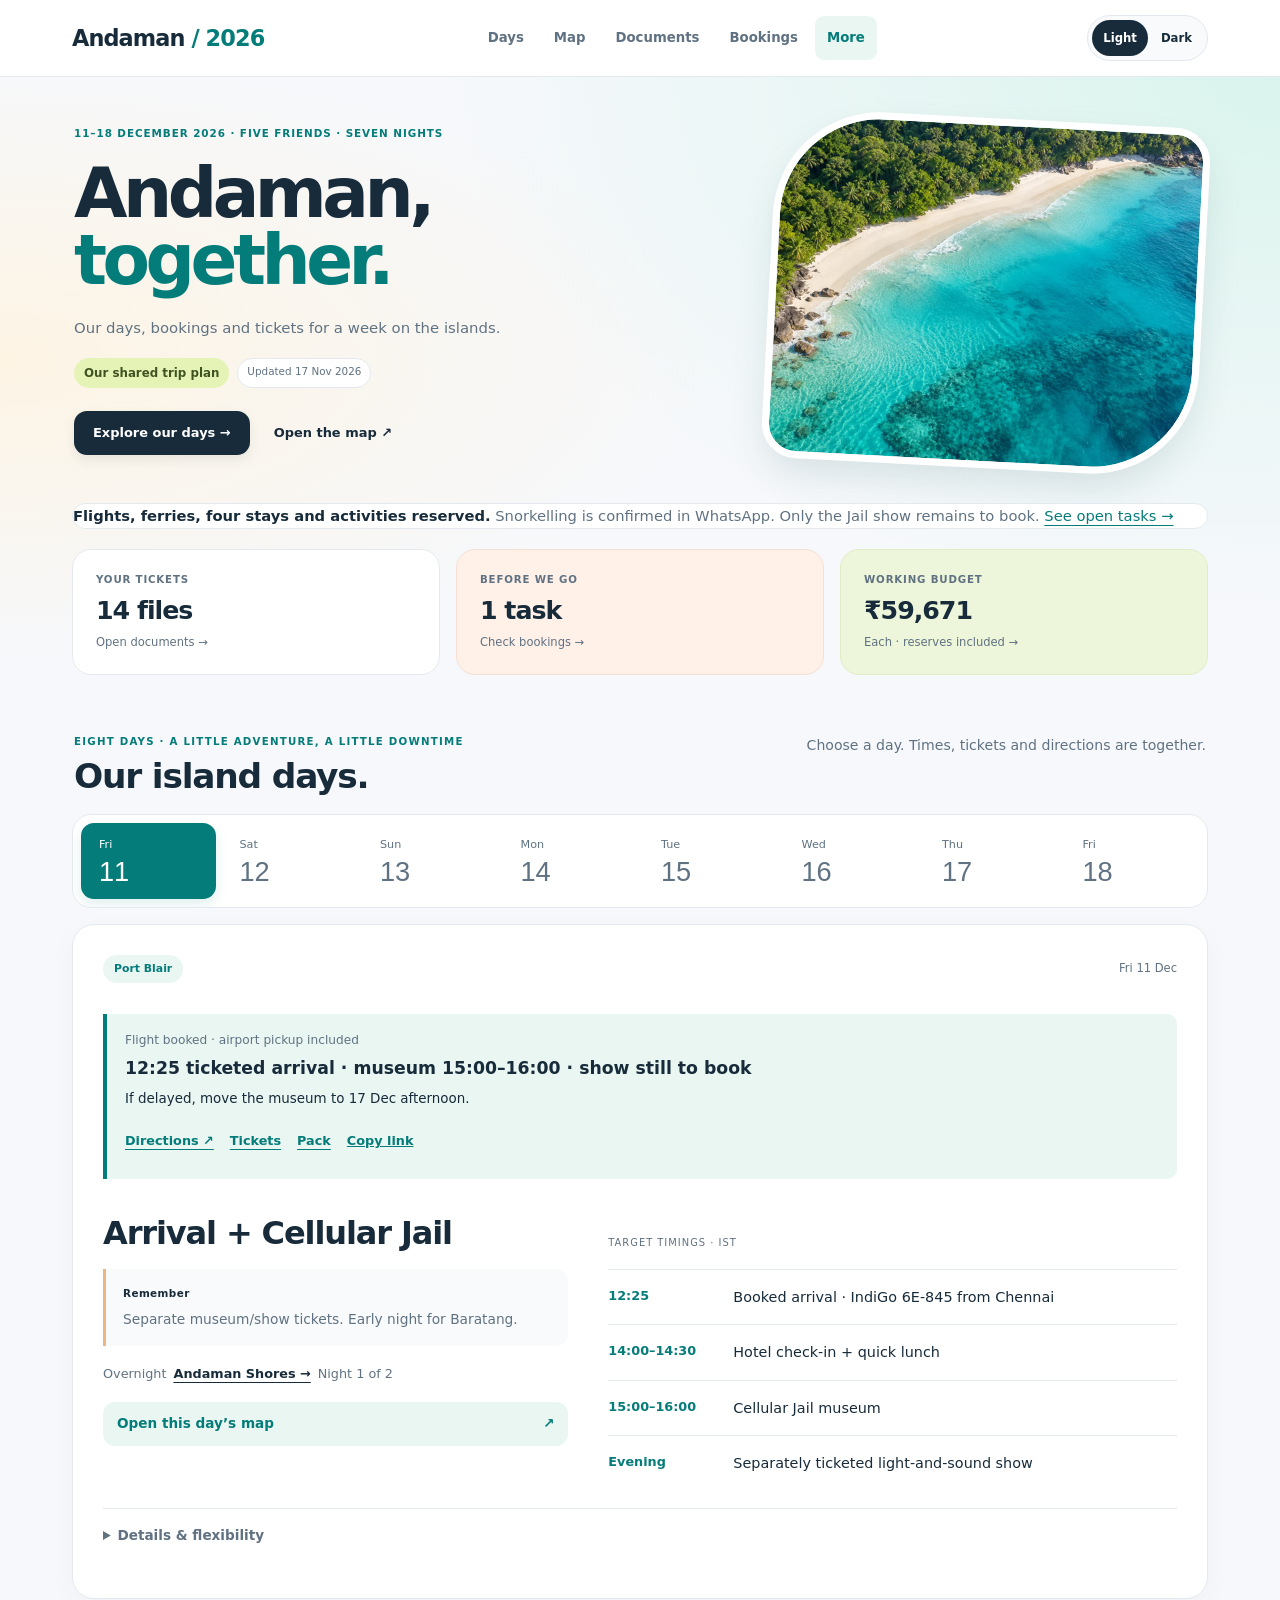
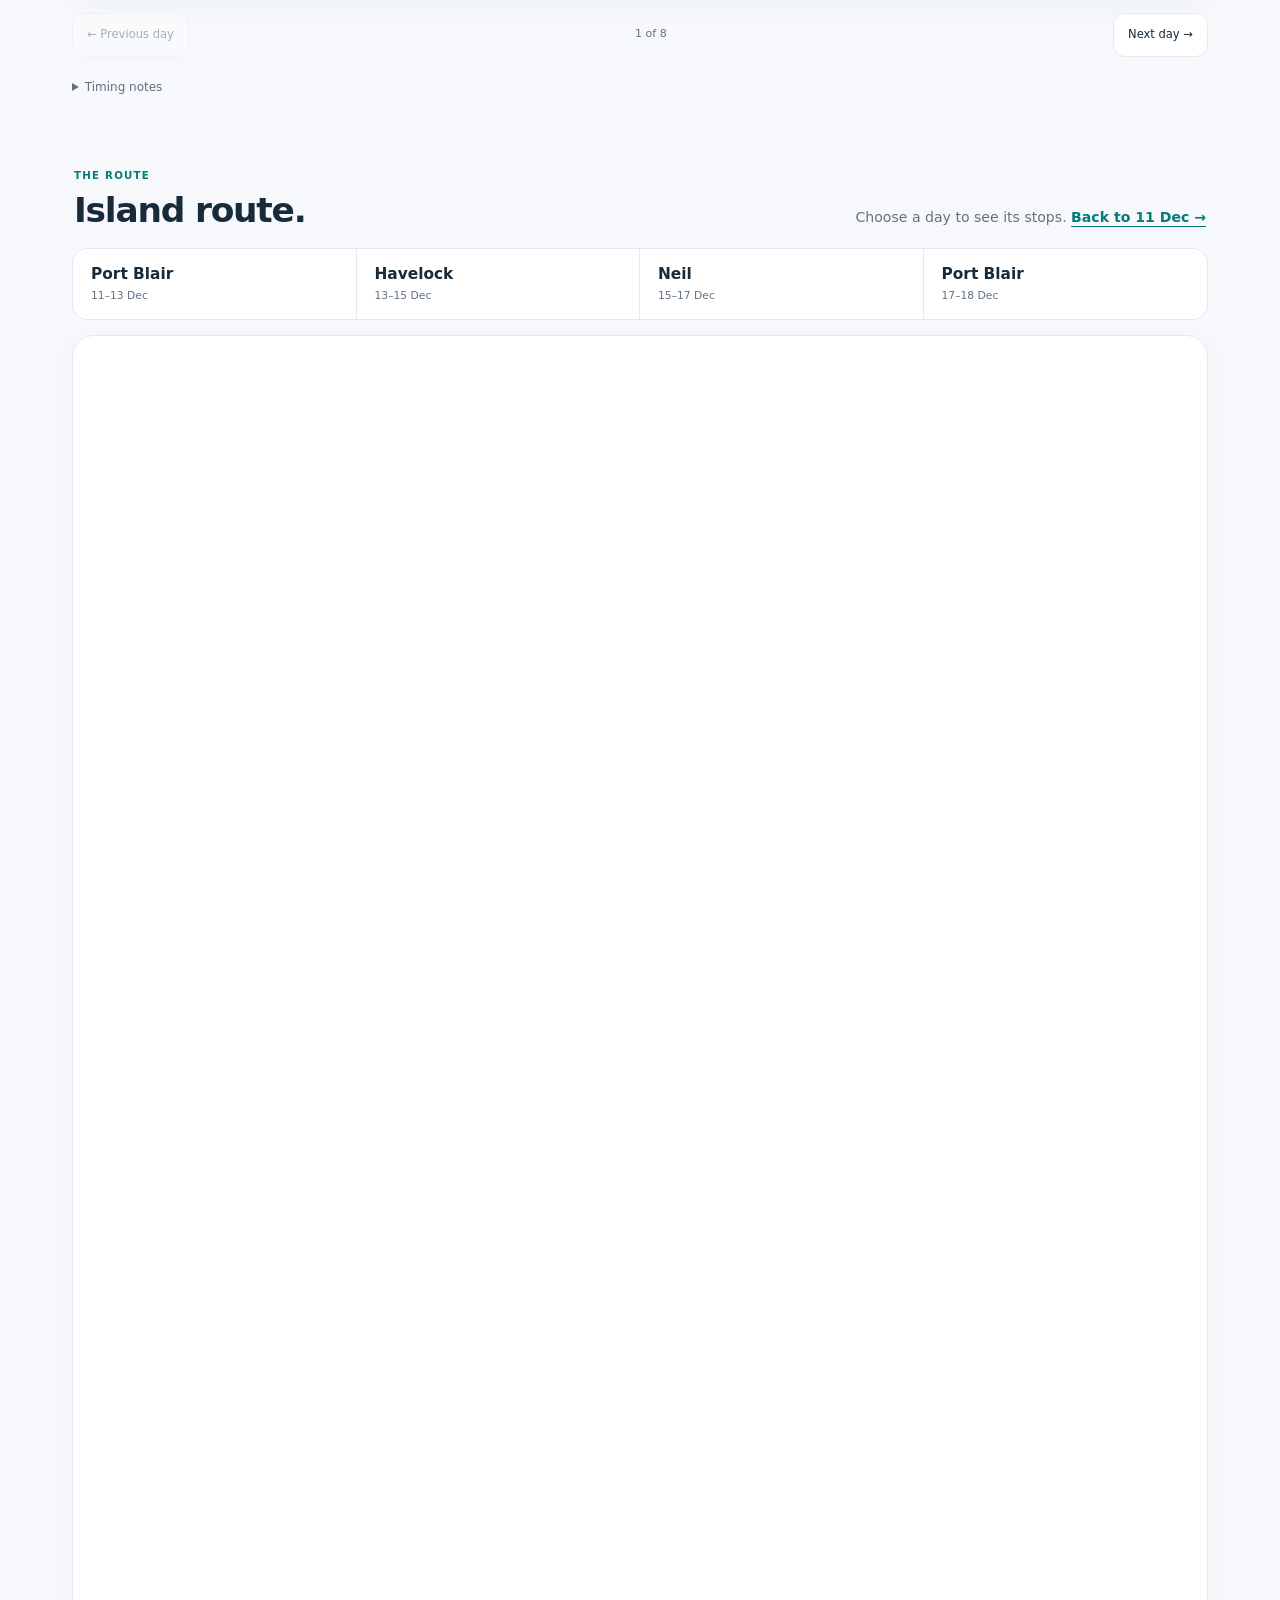
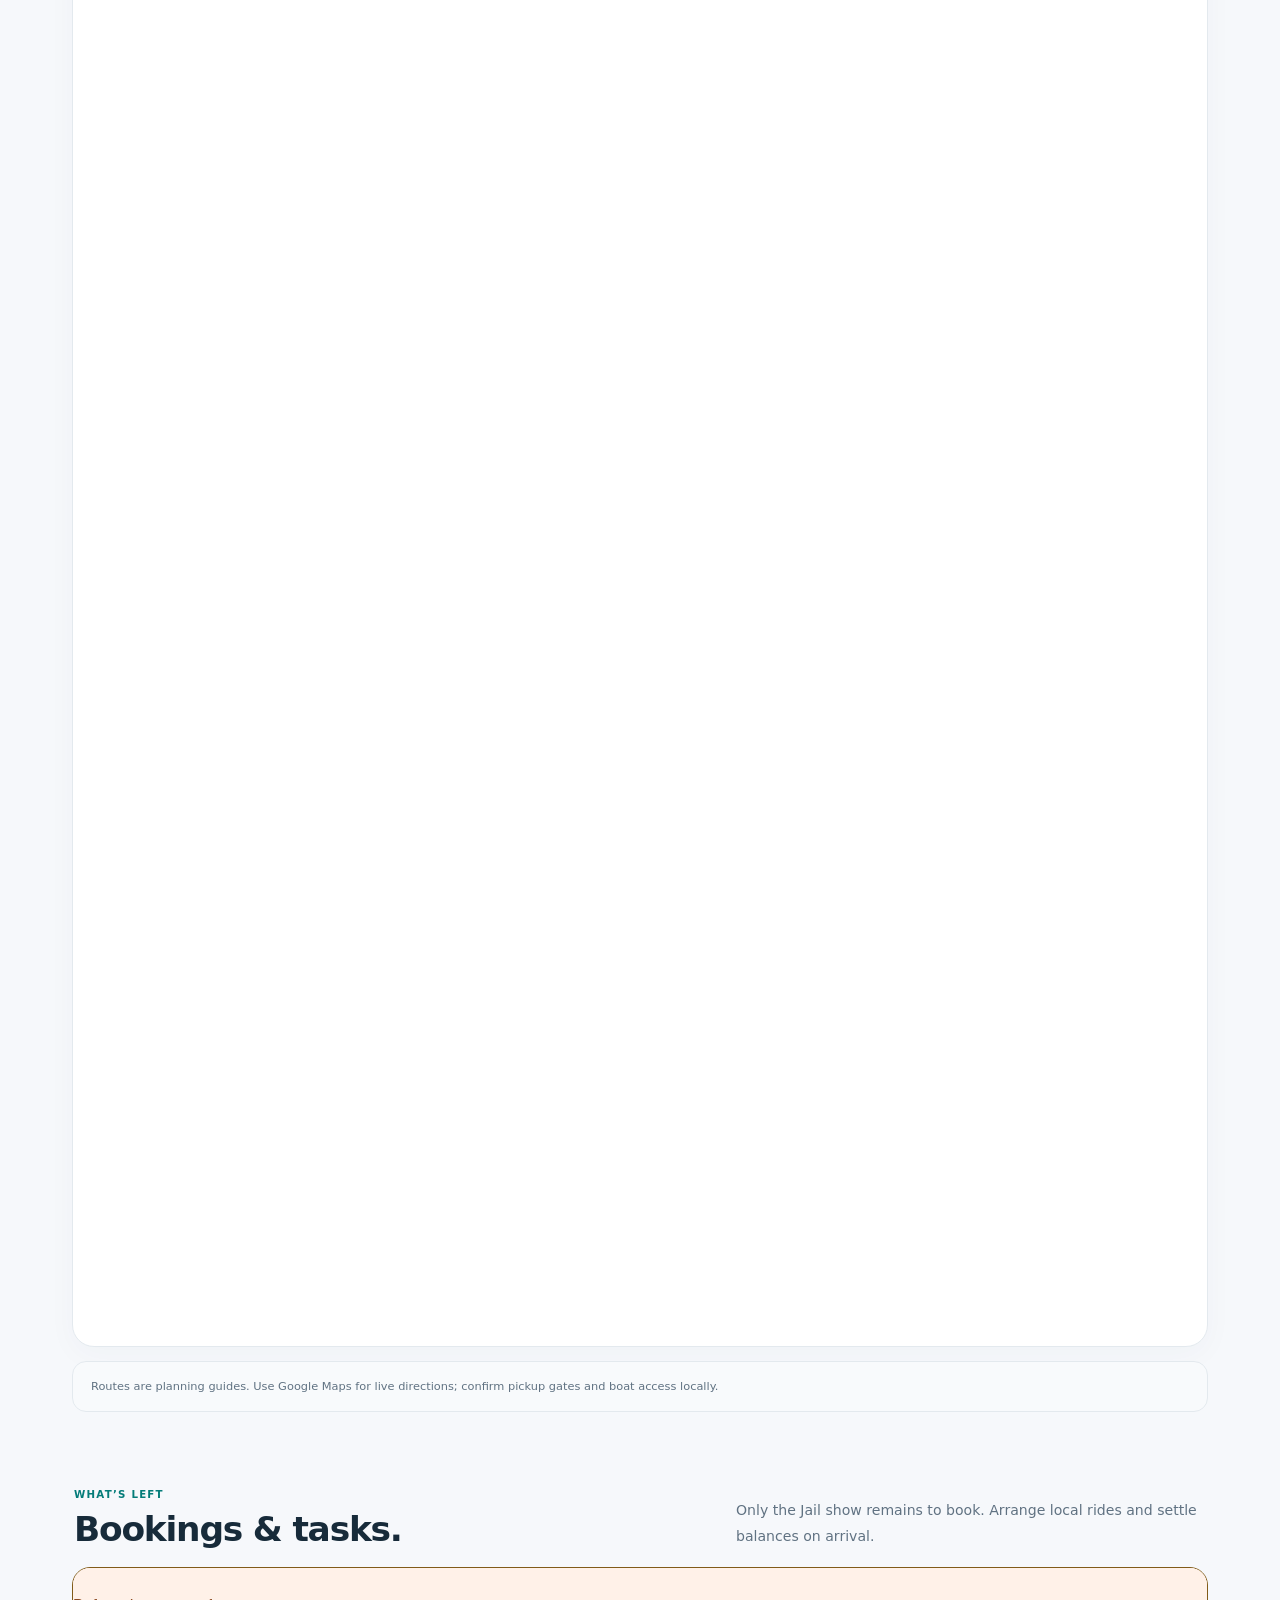
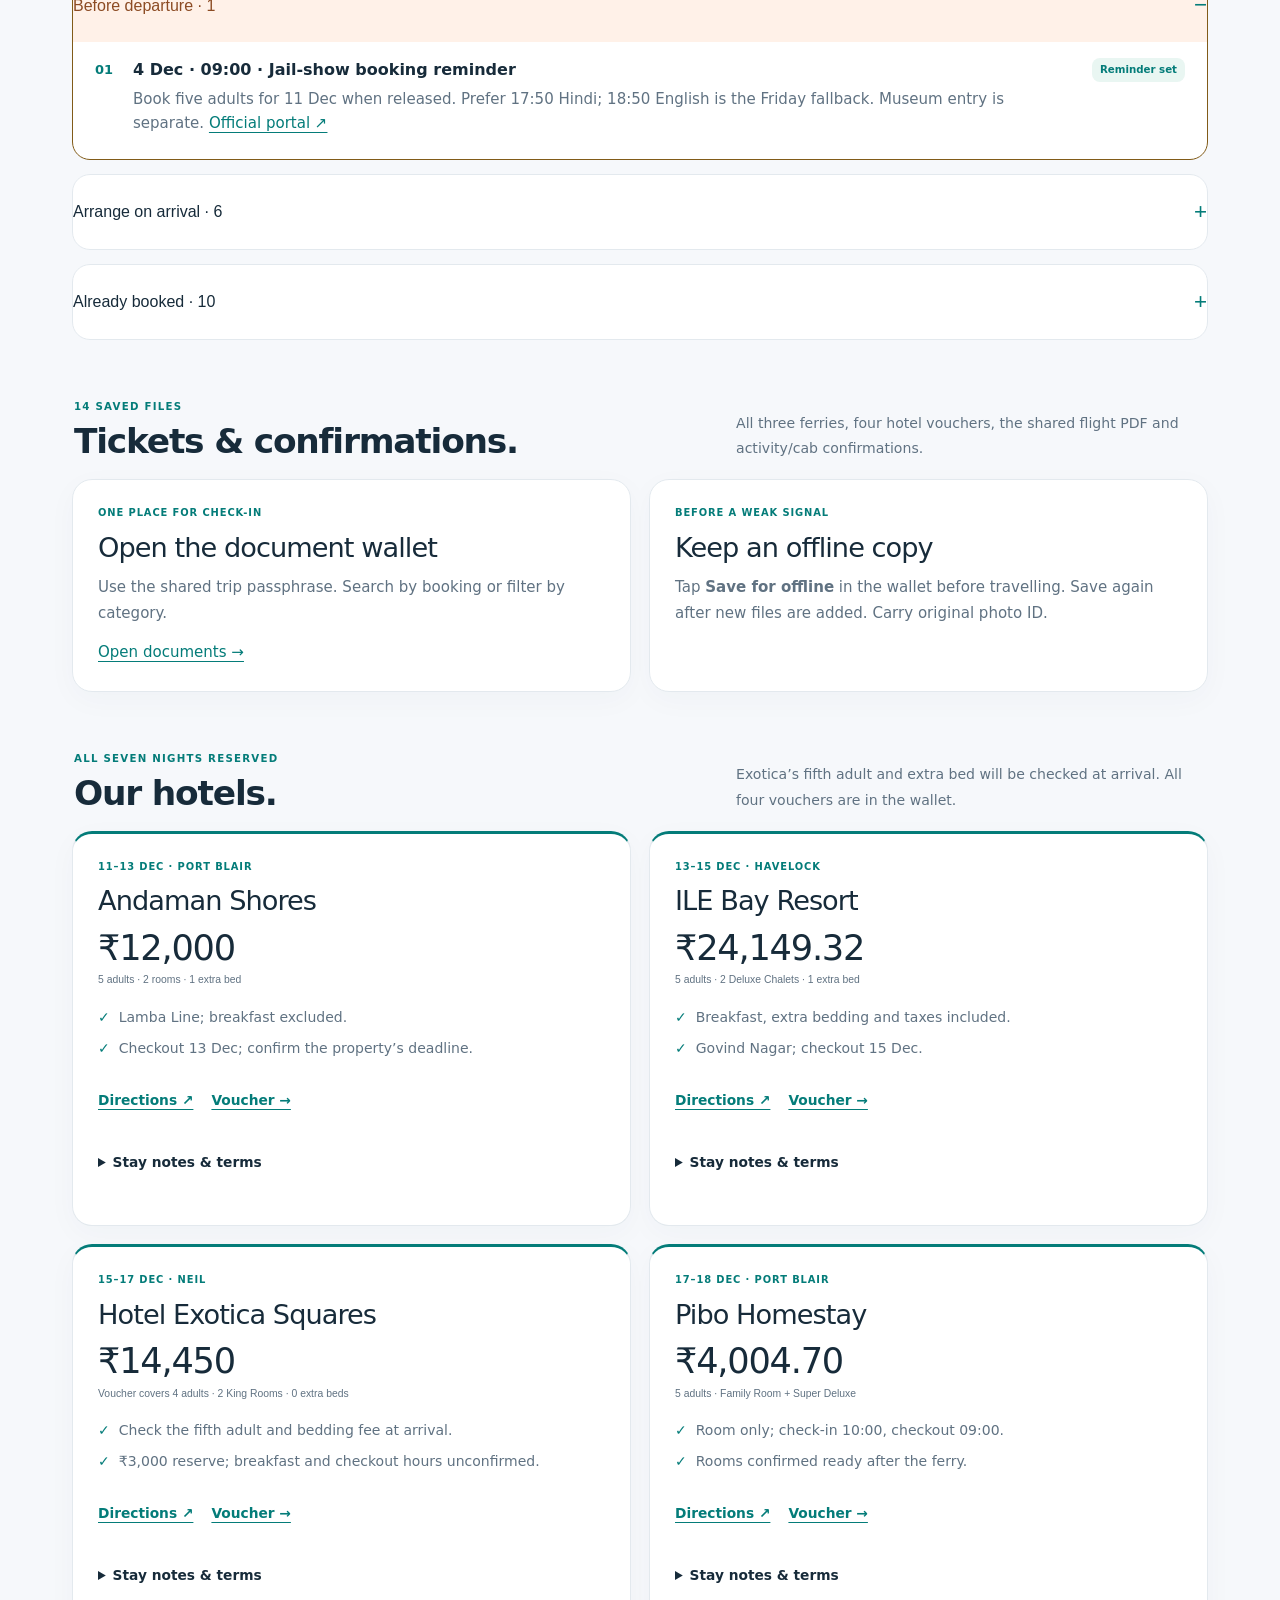
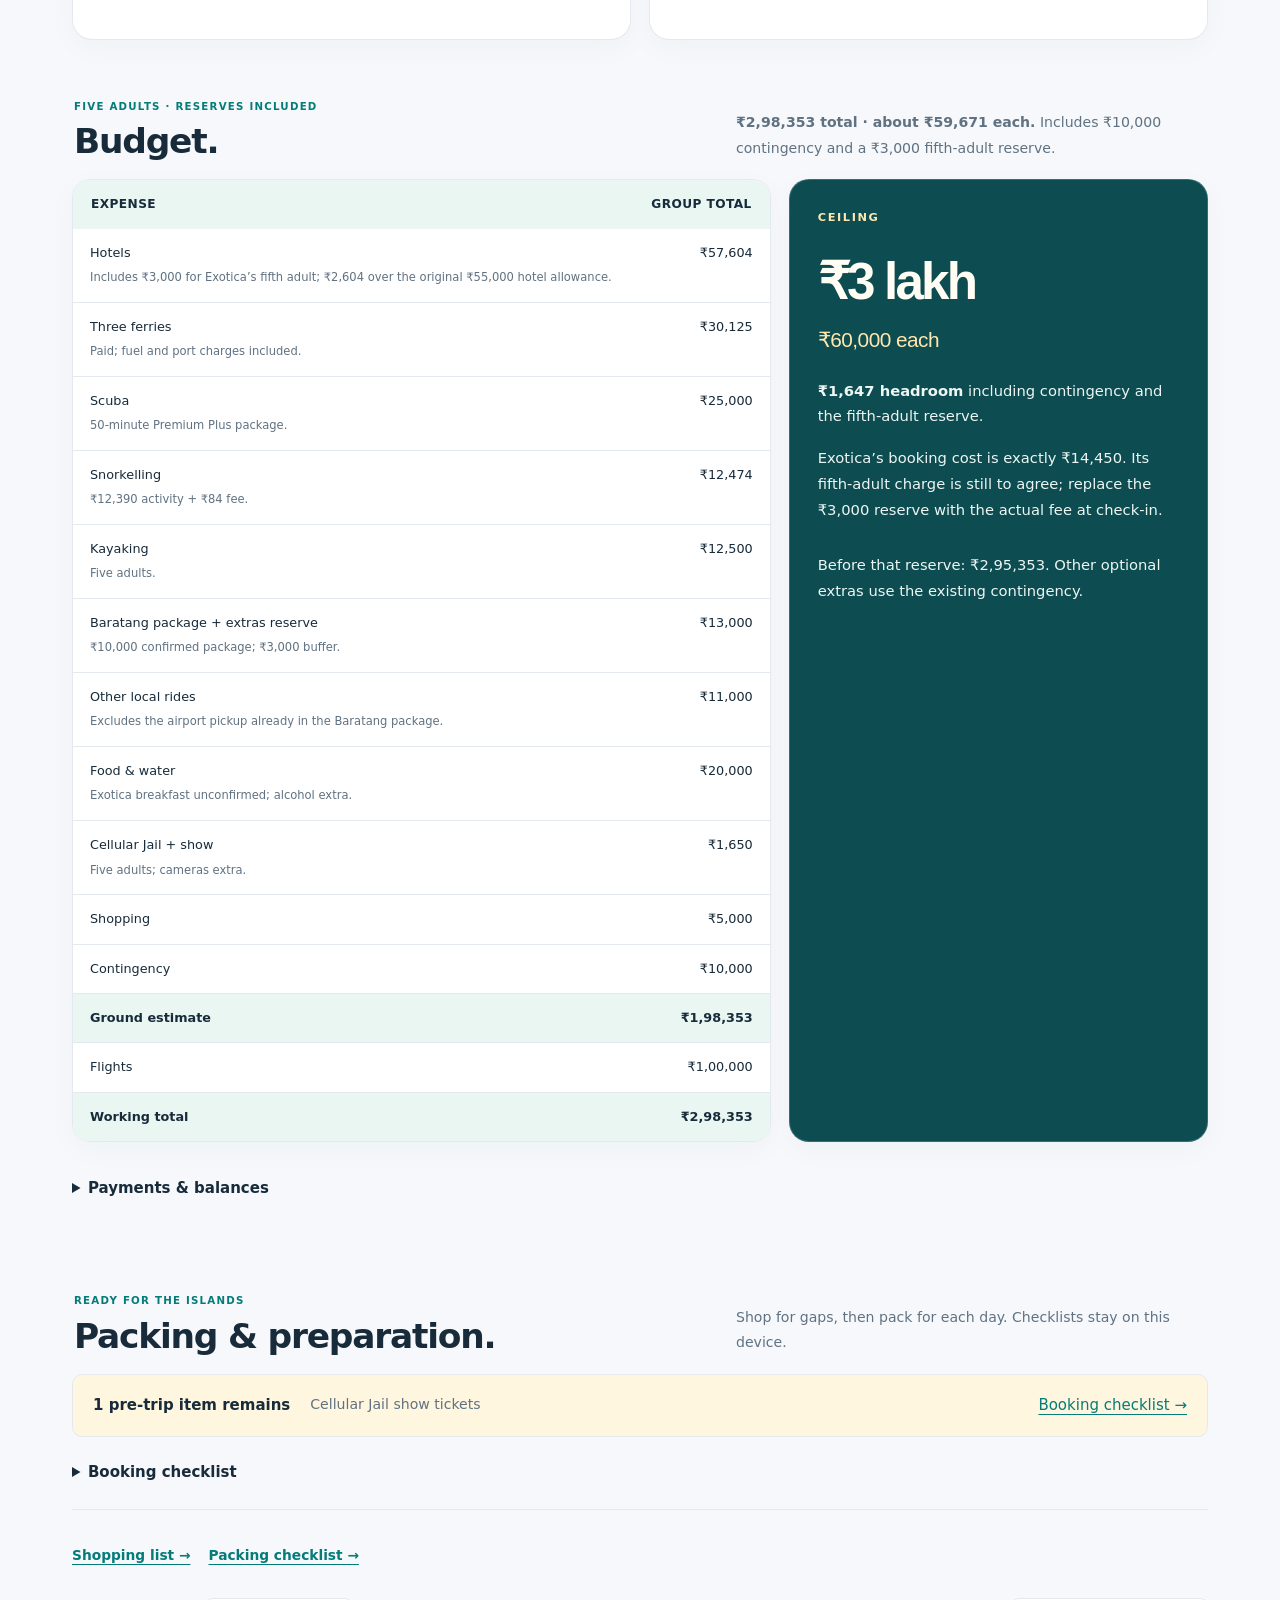
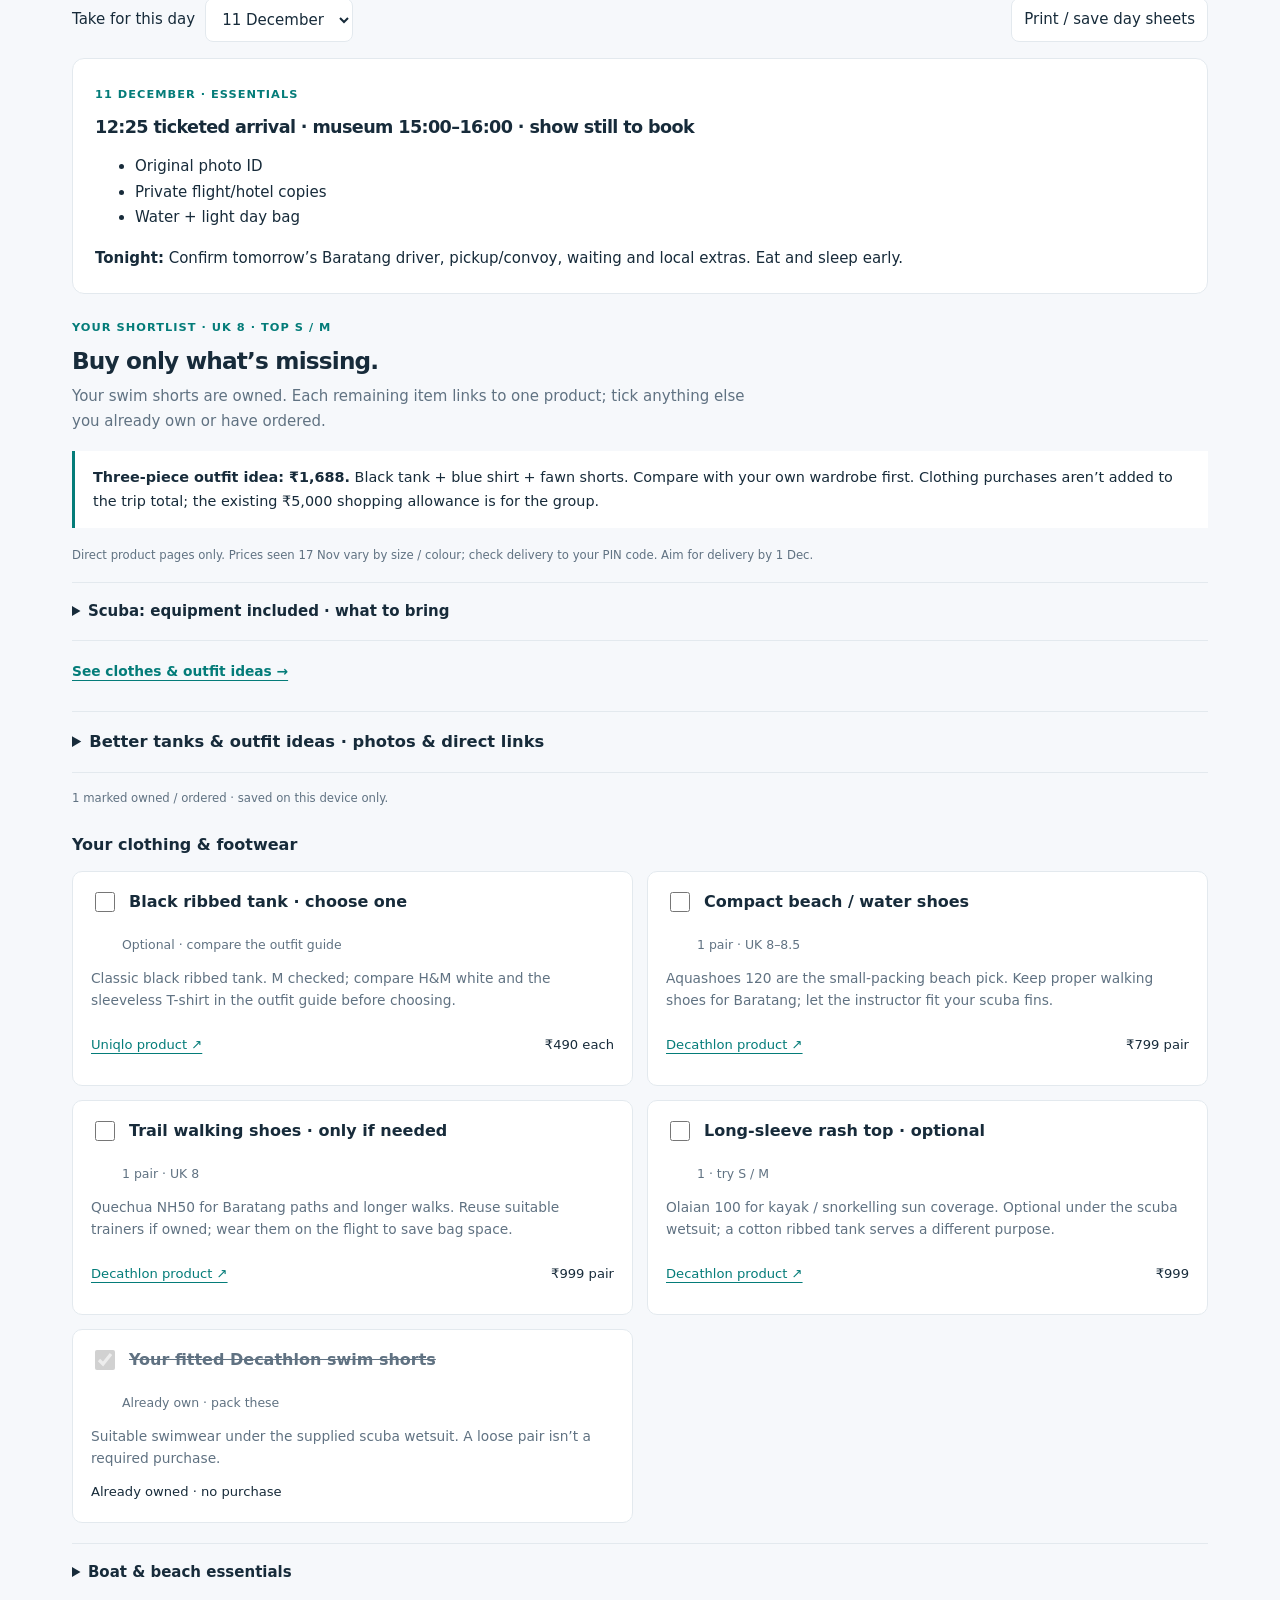
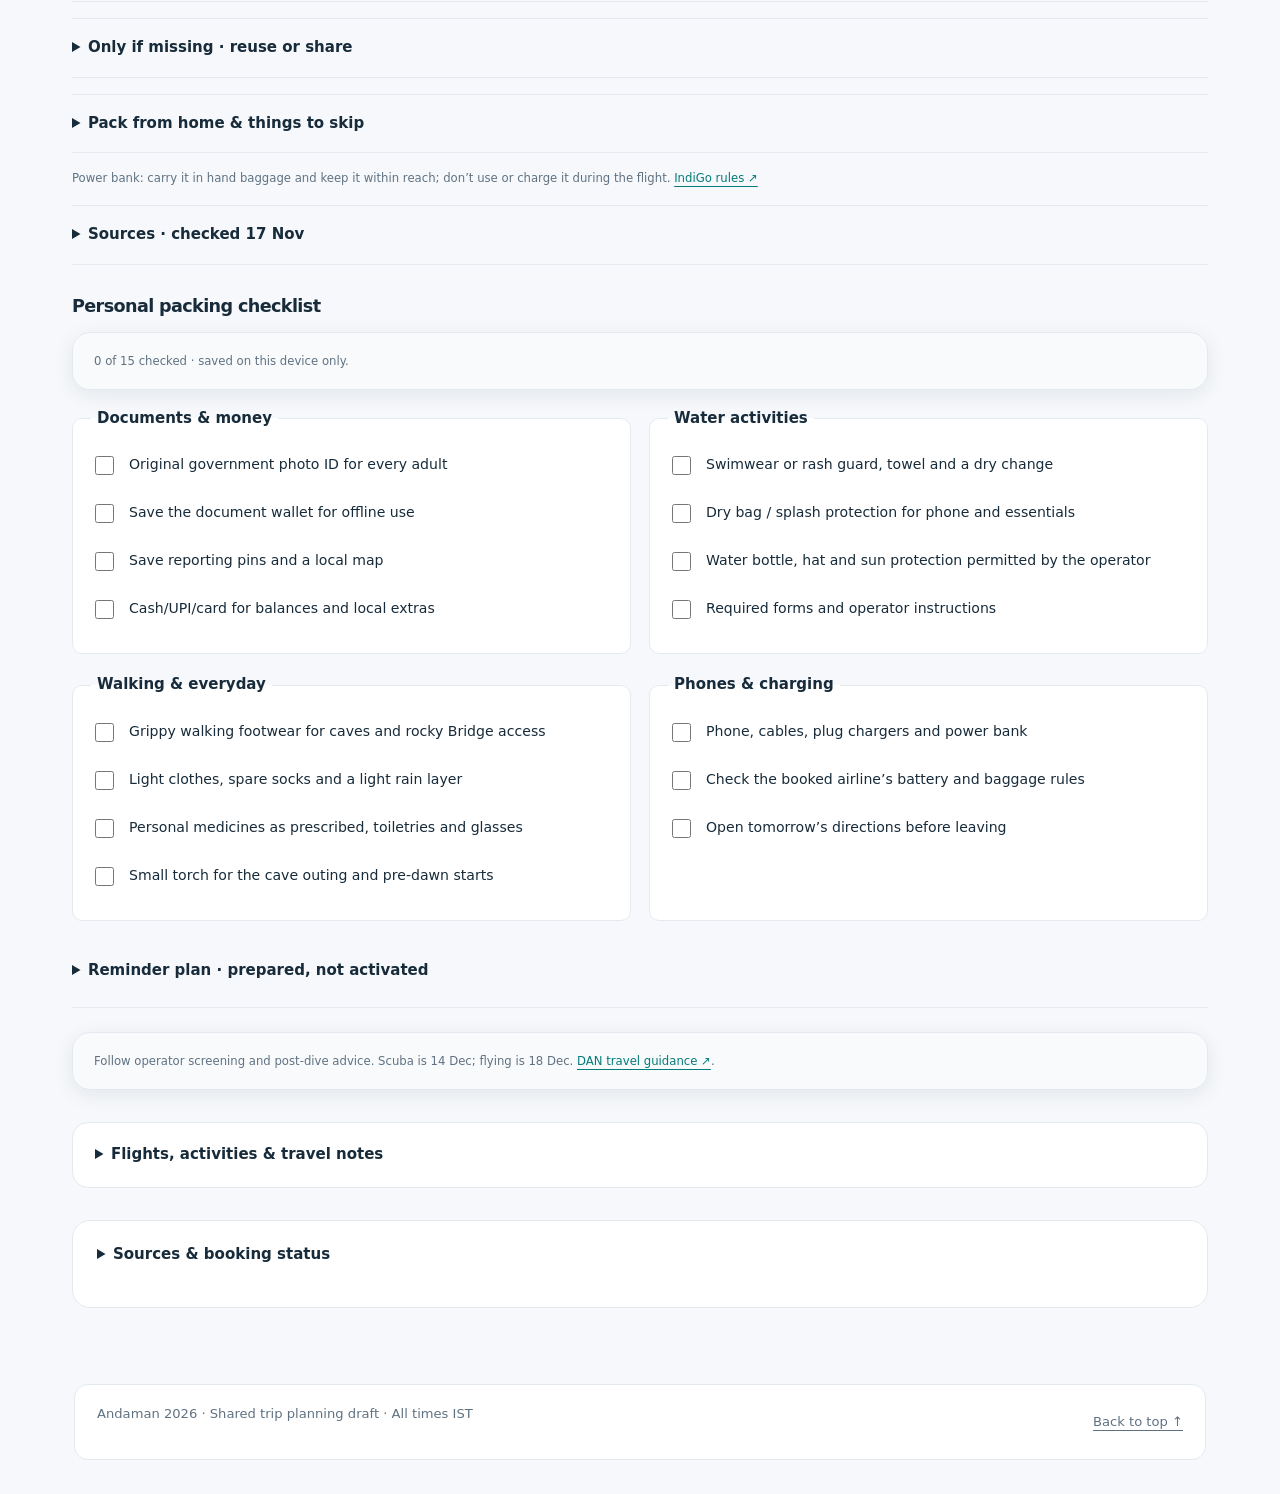
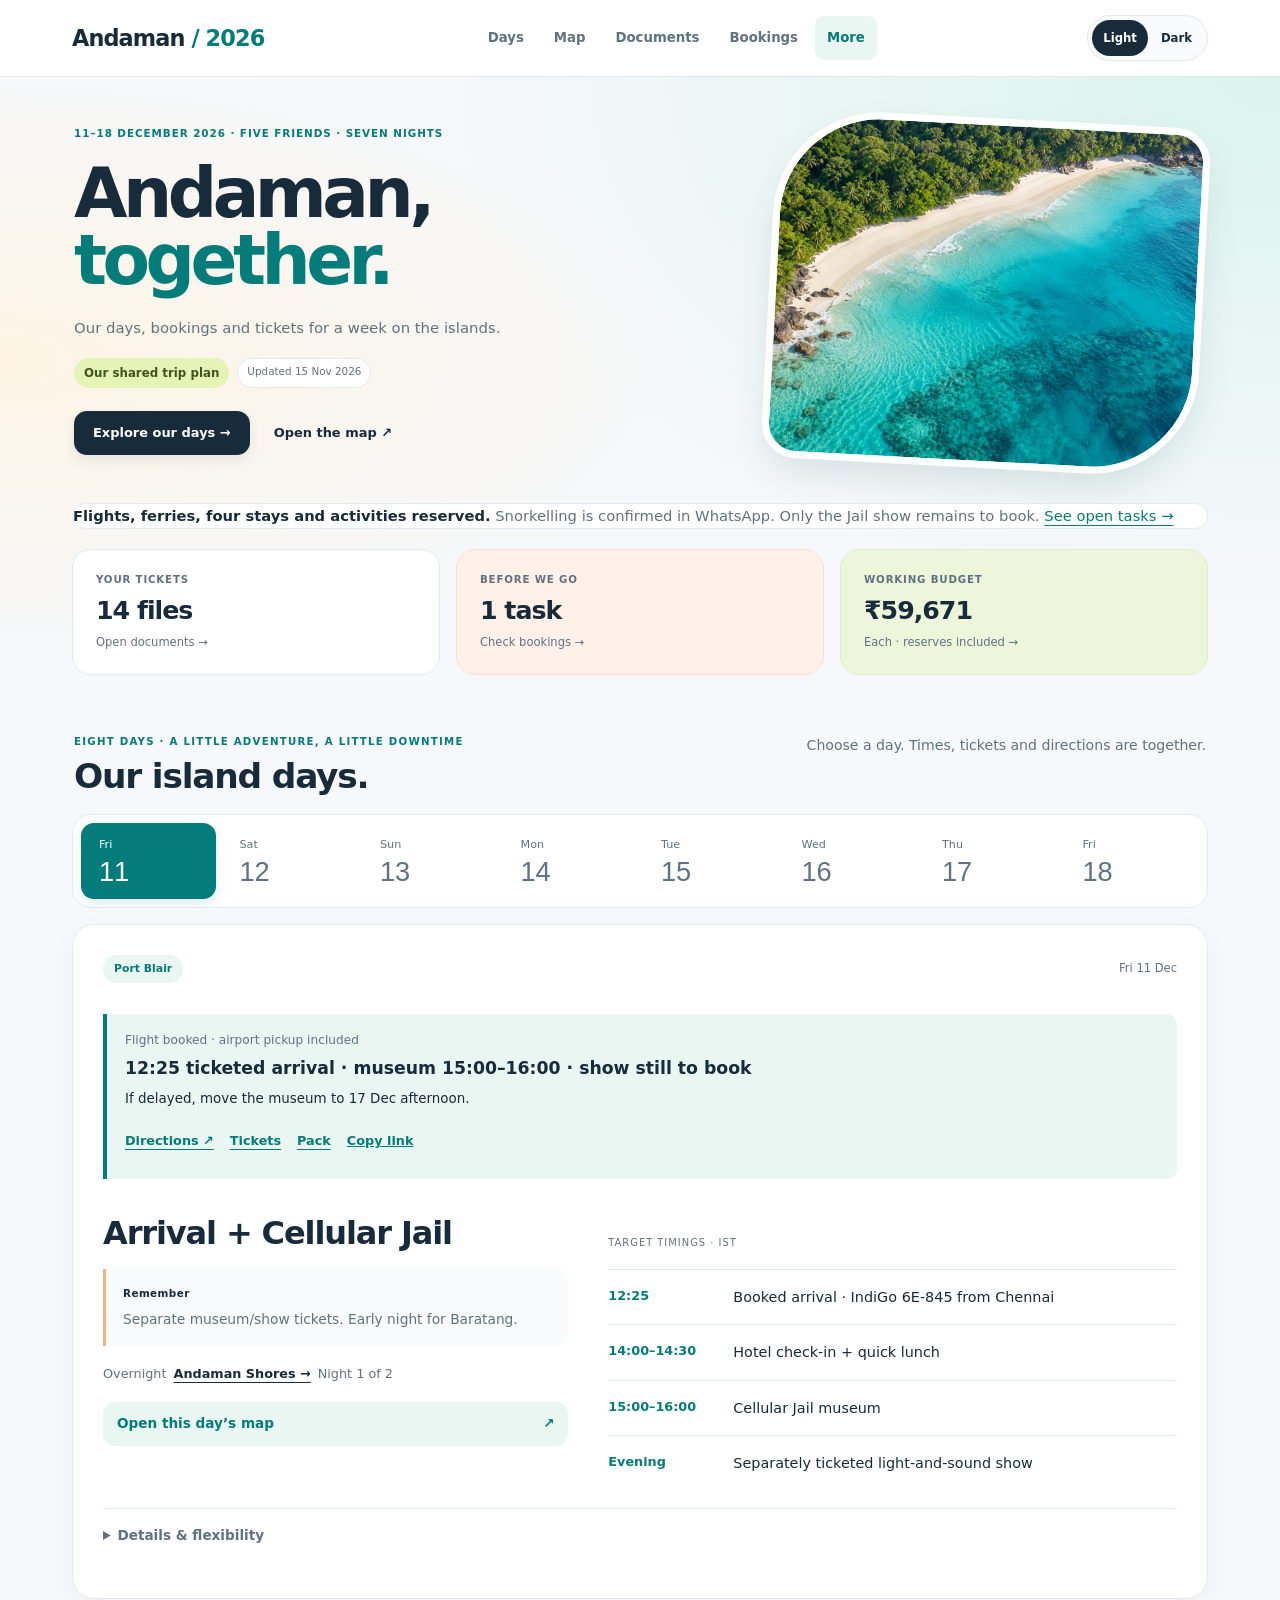
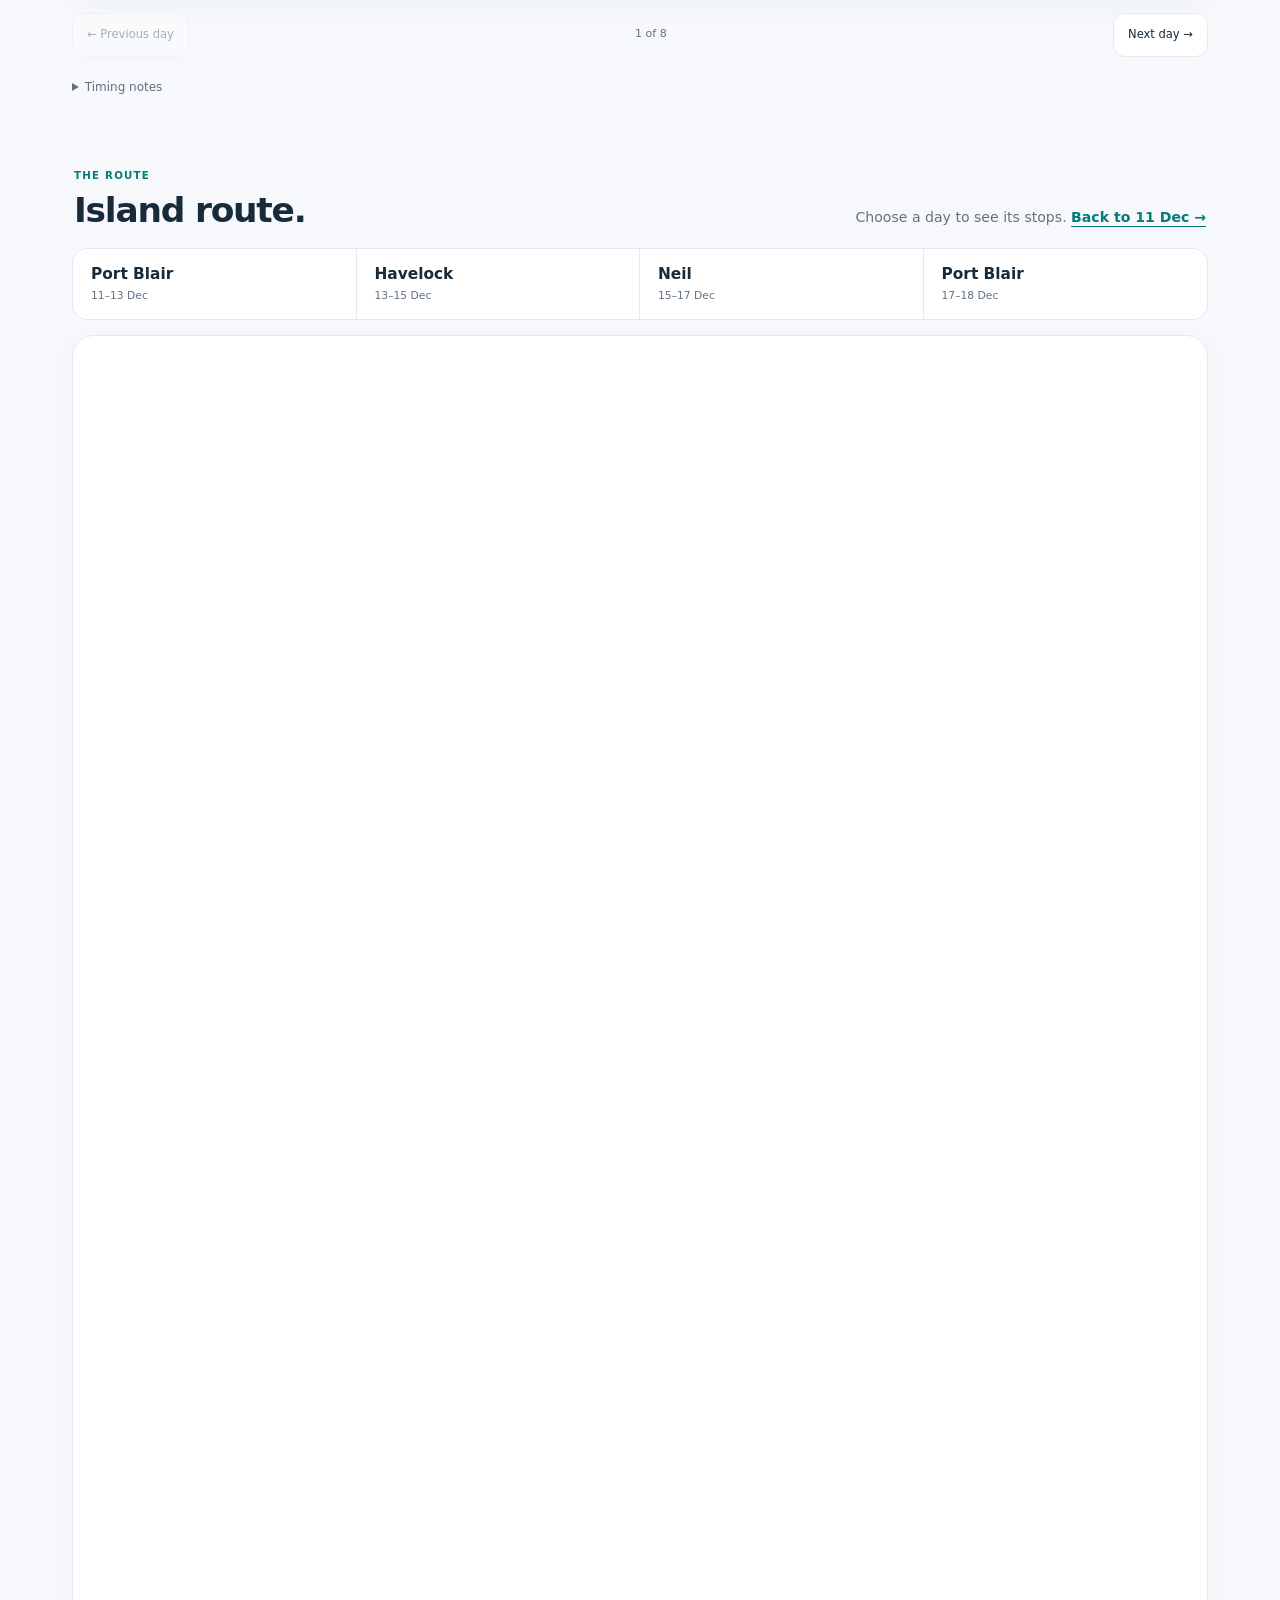
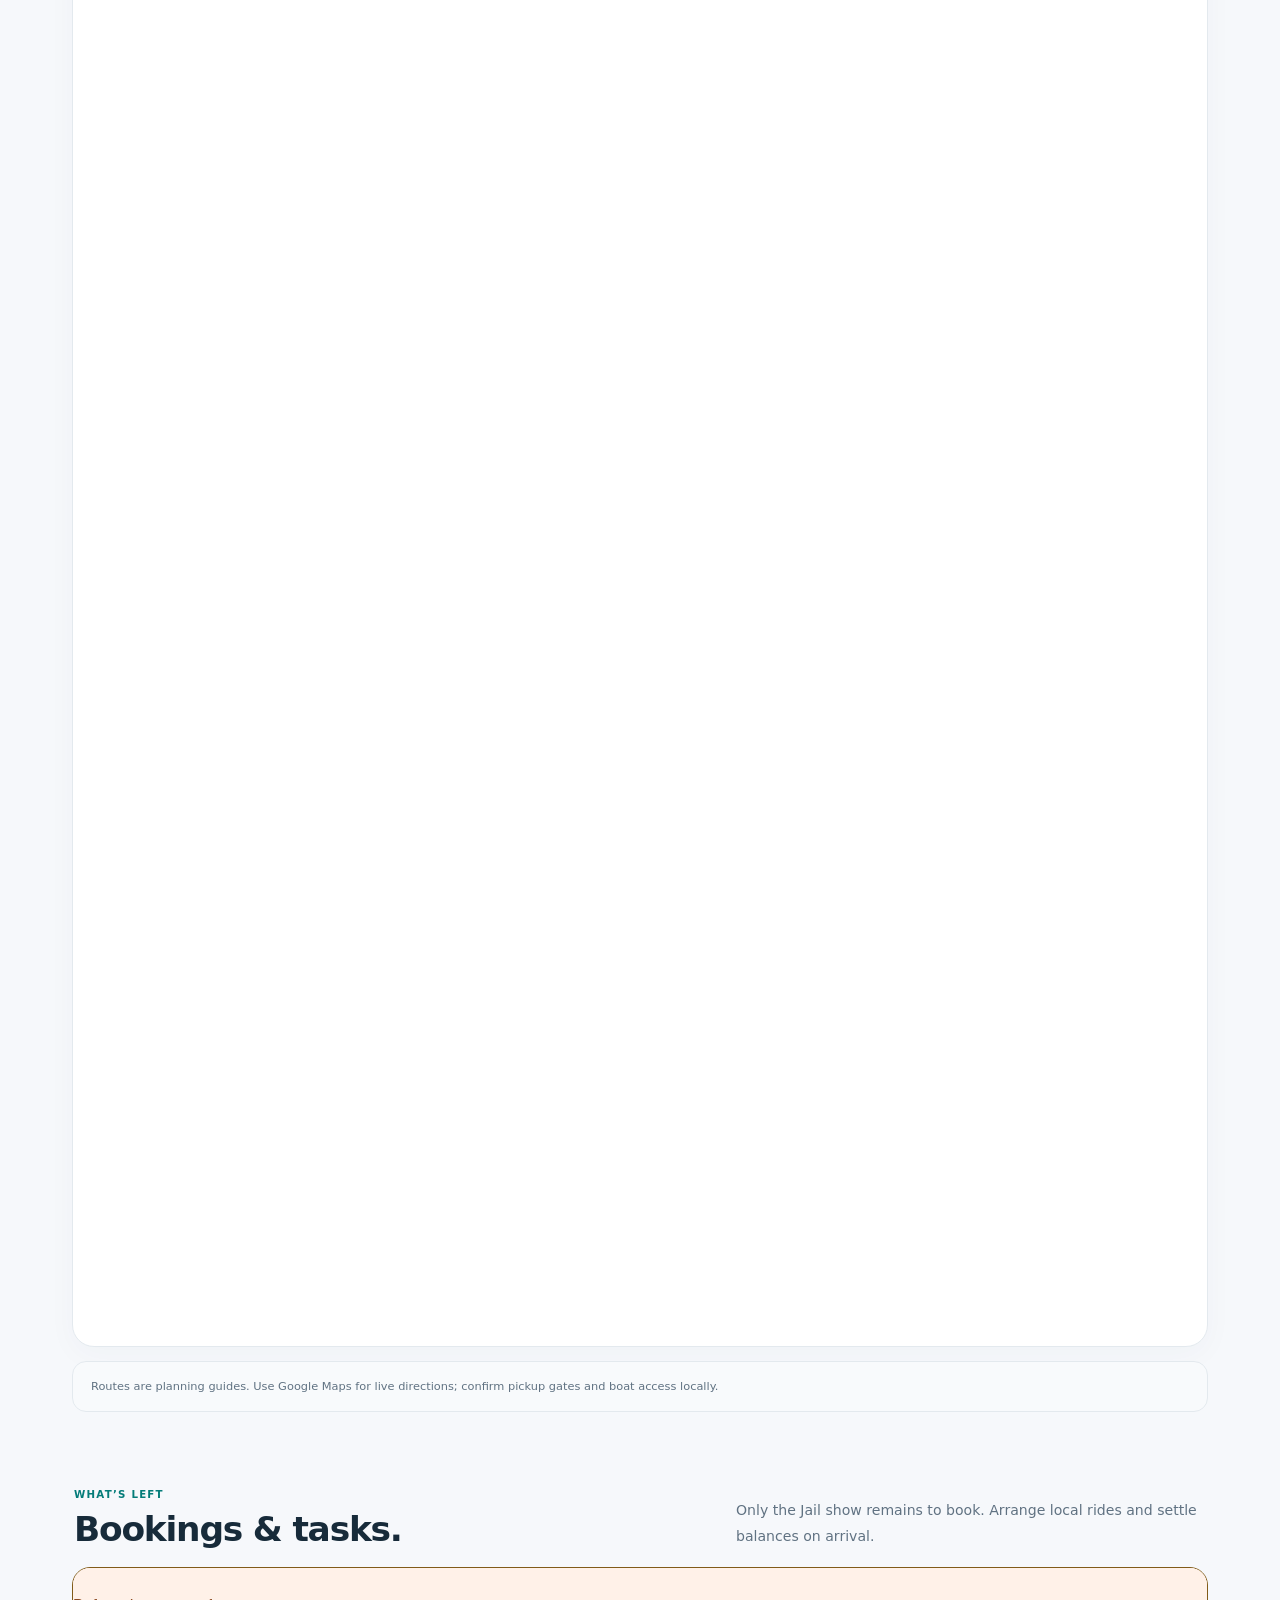
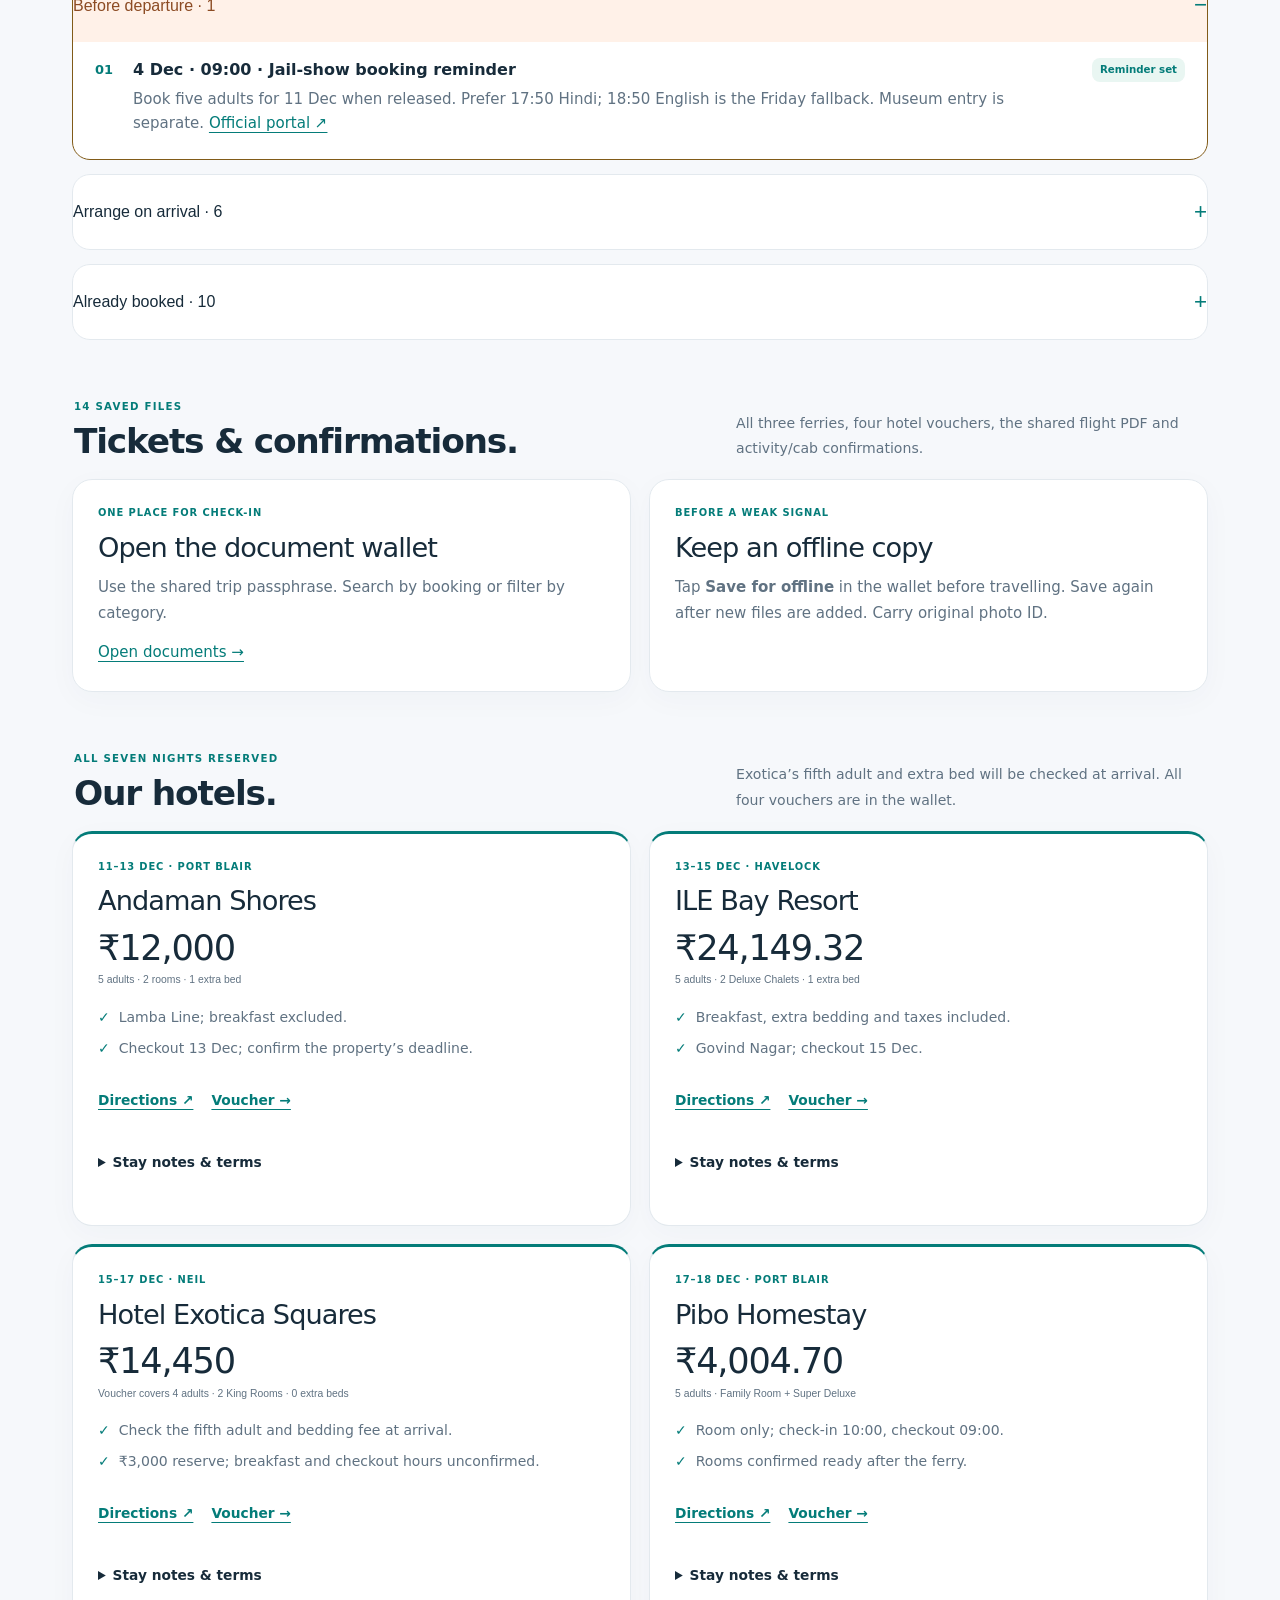
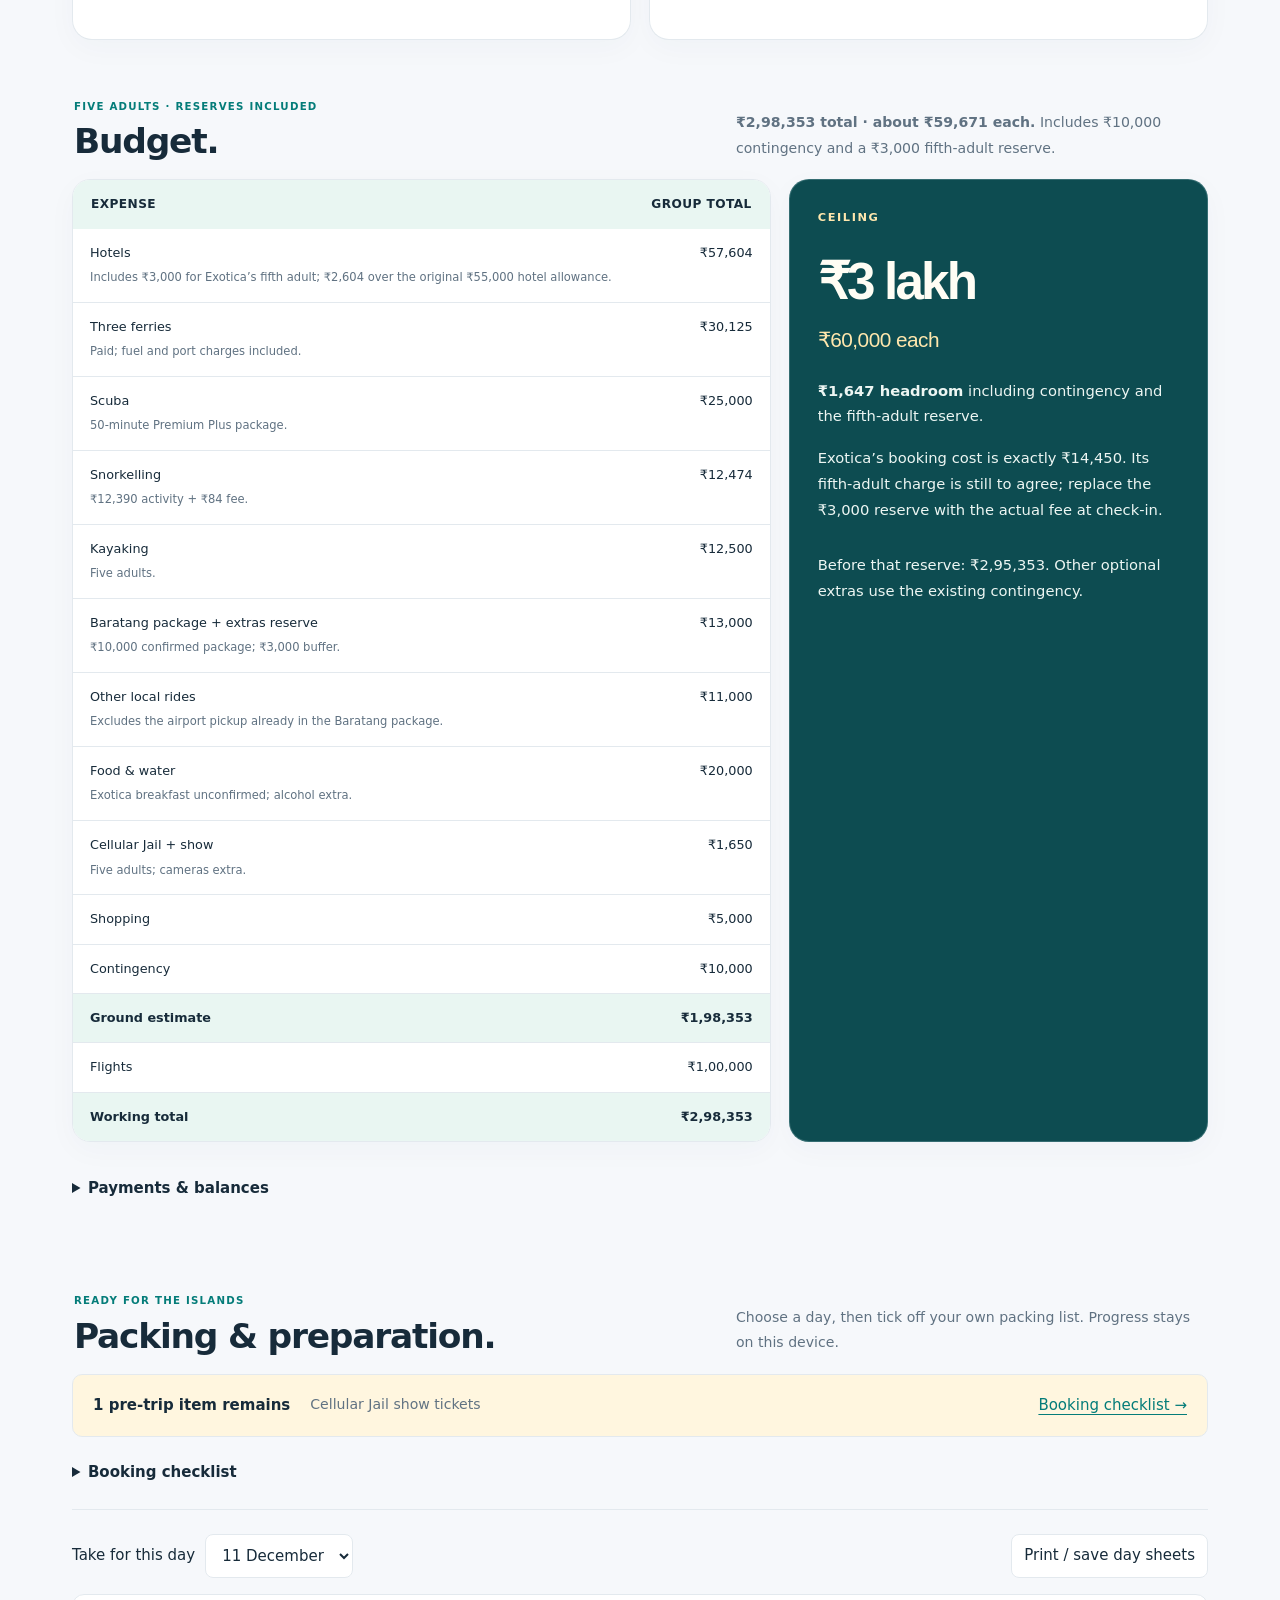
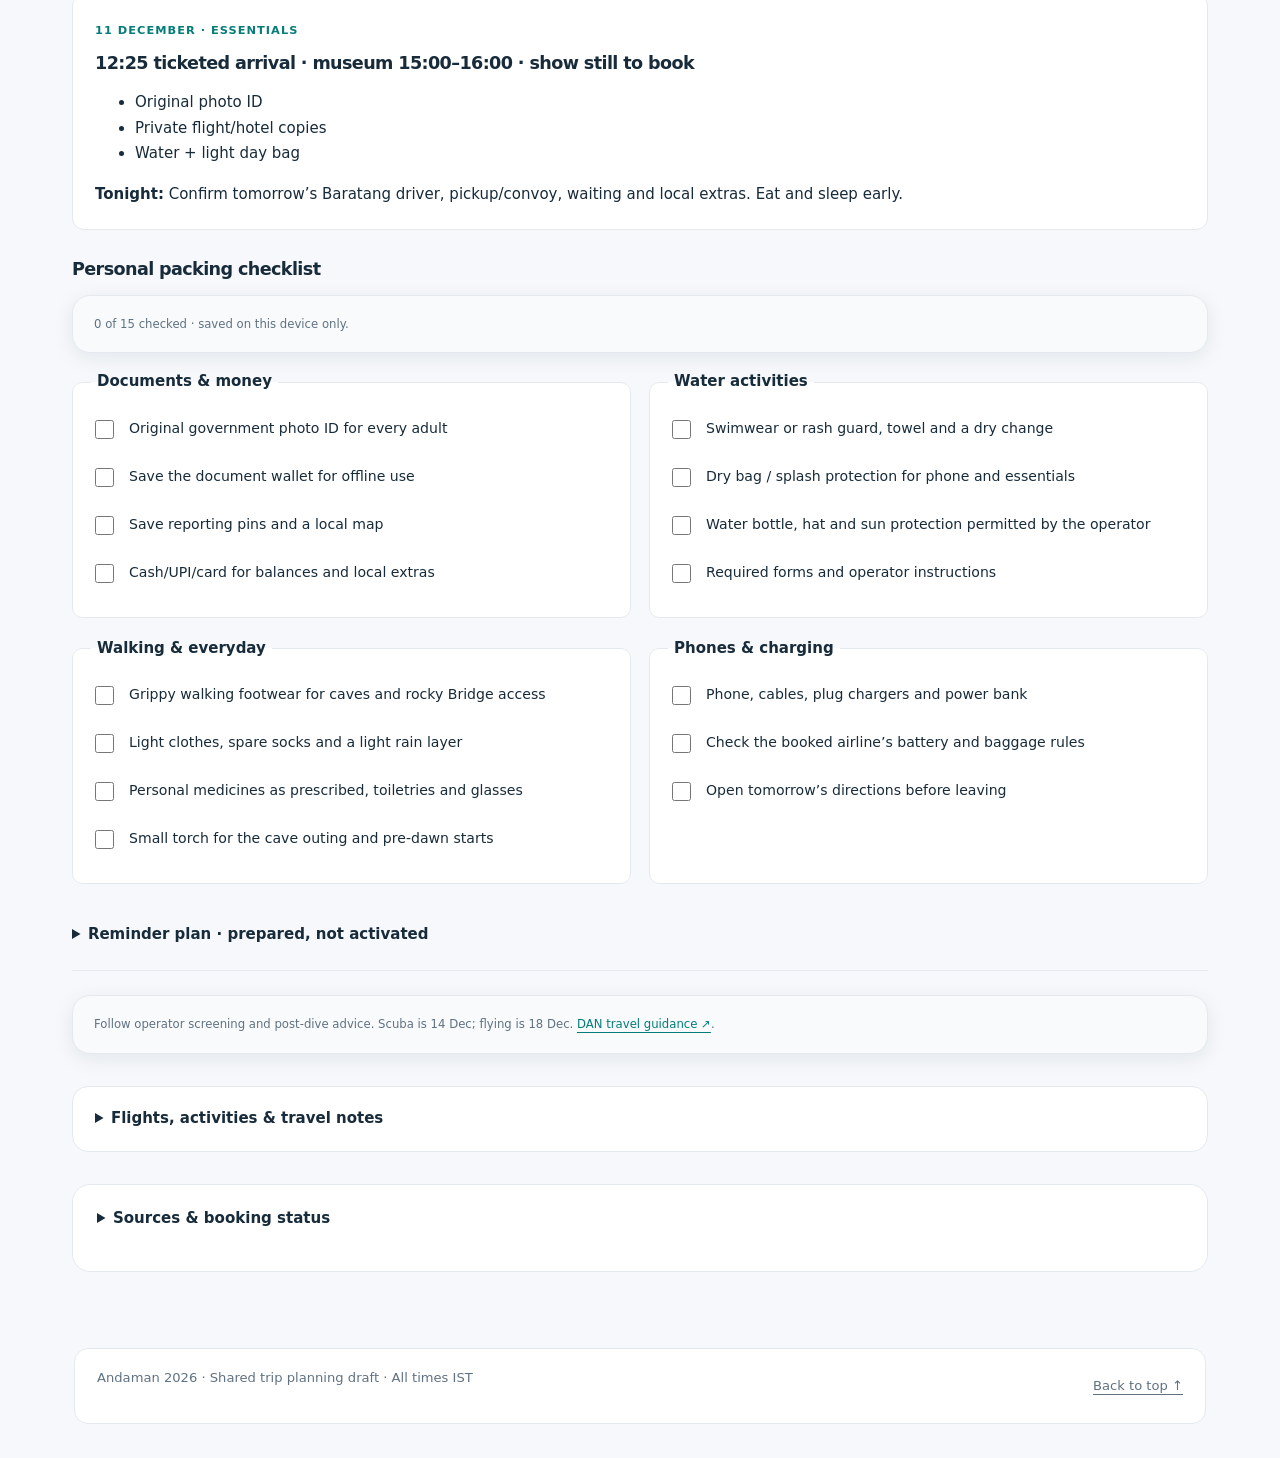
